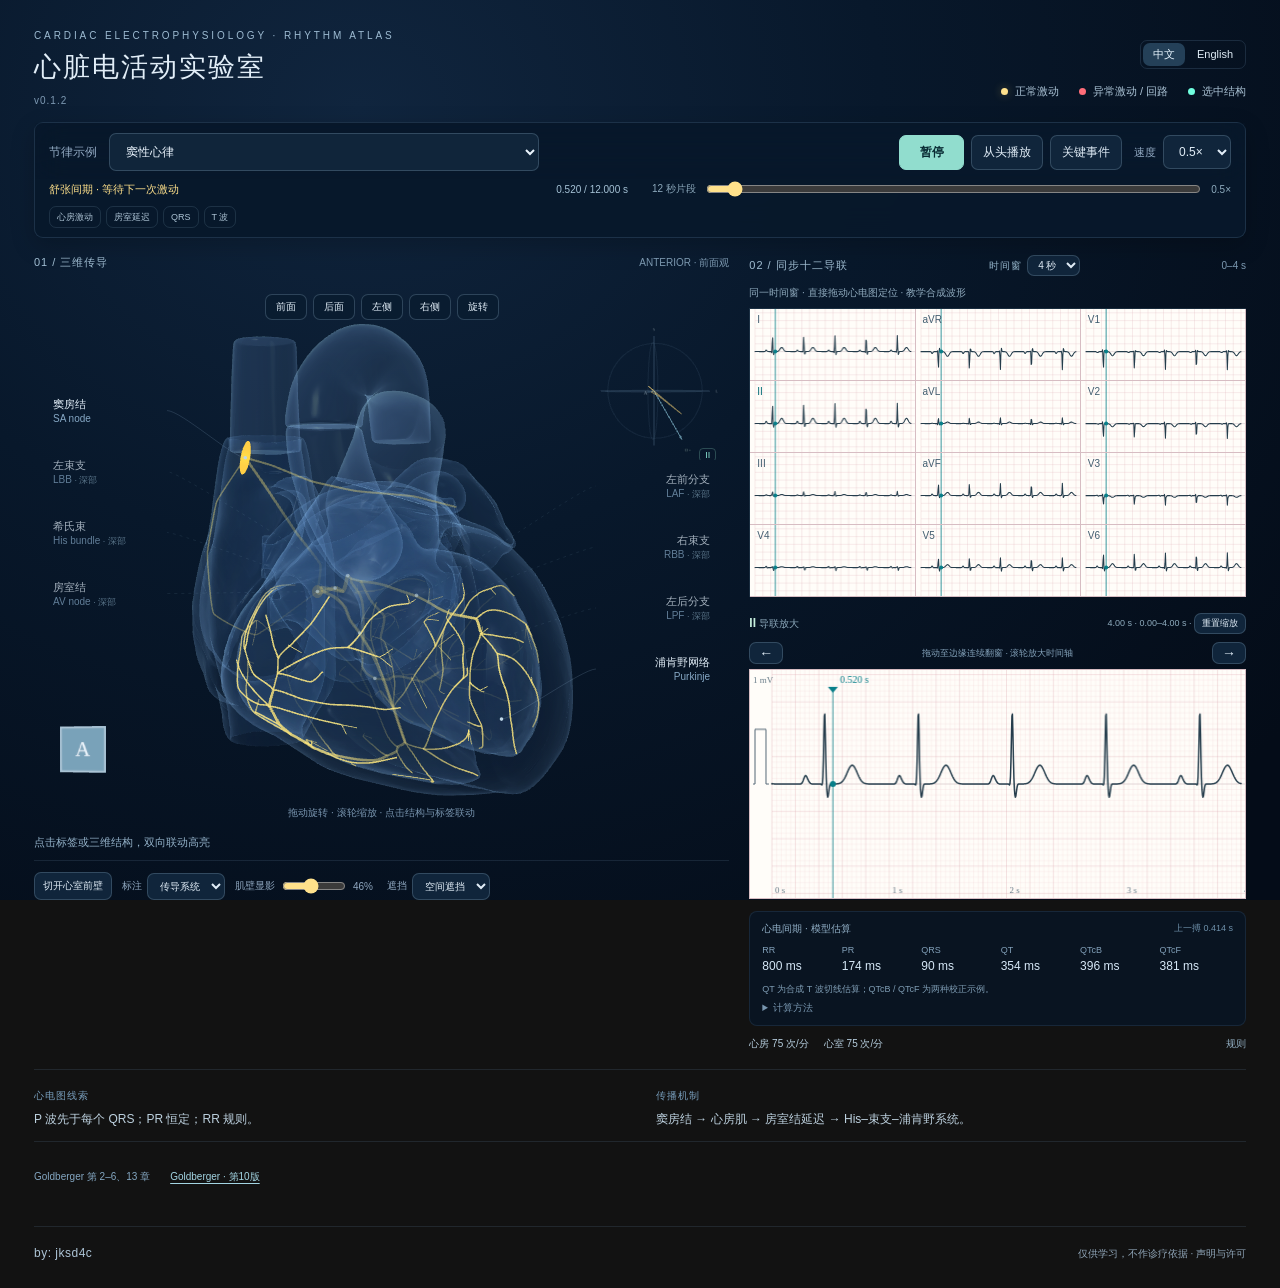
==== index.html @ d71da27b "Release v0.1.2 teaching beta under GPL-3.0-only" ====
<!doctype html>
<!--
SPDX-License-Identifier: GPL-3.0-only
Copyright (C) 2026 jksd4c
See LICENSE for copying conditions and warranty disclaimer.
-->

<html lang="zh-CN"><head><meta charset="utf-8"><meta name="referrer" content="no-referrer"><meta name="viewport" content="width=device-width, initial-scale=1"><title>心脏电活动实验室 · 0.1.2 内测版</title><style>/*
SPDX-License-Identifier: GPL-3.0-only
Copyright (C) 2026 jksd4c
See LICENSE for copying conditions and warranty disclaimer.
*/
:root{color-scheme:dark;--ink:#e1edf7;--muted:#94afc7;--line:#819fb52b;--gold:#ffe18b;--red:#ff6d79;--cyan:#70ffdf;--bg:#0b1b2c}*{box-sizing:border-box}body{margin:0;background:radial-gradient(ellipse at 30% 20%,#224365 0%,#102940 40%,#0a1b2c 85%);color:var(--ink);font-family:"Segoe UI","Microsoft YaHei",sans-serif}main{max-width:1600px;margin:auto;padding:30px 34px 22px}button,input,select{font:inherit}button,select{background:#19374f;color:var(--ink);border:1px solid #65839a66;border-radius:7px;padding:8px 11px;font-size:12px;cursor:pointer}select{max-width:100%}button:hover,select:hover{background:#294e68;border-color:#90b4c6}button:focus-visible,select:focus-visible,input:focus-visible,canvas:focus-visible{outline:2px solid var(--cyan);outline-offset:3px}button[aria-pressed=true]{border-color:#70d3c3;color:#b5ffe7;background:#1b4e55}button.primary{color:#092c34;background:#91ddce;border-color:#91ddce;font-weight:600;min-width:65px}input[type=range]{accent-color:var(--gold);cursor:pointer}button:disabled{opacity:.4;cursor:default}[hidden]{display:none!important}.heading{display:flex;justify-content:space-between;align-items:center;gap:24px}.eyebrow{font-size:10px;letter-spacing:2.9px;color:#9dbbd2}h1{font-weight:500;font-size:27px;letter-spacing:2px;margin:8px 0 5px}.subtitle{font-size:12px;margin:0;color:var(--muted)}.legend{display:flex;gap:20px;font-size:11px;color:#abc3d5}.dot{display:inline-block;width:7px;height:7px;margin-right:7px;border-radius:50%;background:currentColor}.gold{color:var(--gold);box-shadow:0 0 10px #ffd35d55}.red{color:var(--red)}.cyan{color:var(--cyan)}.purple{color:#bb8be3}.blue{color:#578bb8}.gray{color:#727b8b}.session-bar{display:flex;align-items:center;gap:25px;padding:20px 0 17px;border-bottom:1px solid var(--line);margin-top:10px}.rhythm-control{display:flex;align-items:center;gap:12px;font-size:12px;color:var(--muted)}#rhythm{min-width:260px;padding:10px 12px;color:#eaf4fd}.rate-control{display:flex;flex-direction:column;gap:7px;font-size:10px;color:var(--muted)}.rate-input{display:flex;align-items:center;gap:8px;white-space:nowrap}.rate-input input{width:110px;margin:0}.rate-input output{font-size:20px;font-variant-numeric:tabular-nums;color:var(--gold);min-width:31px}.rate-input small{font-size:10px}.play-controls{display:flex;align-items:center;gap:7px;margin-left:auto}.speed-control{font-size:11px;color:var(--muted);display:flex;align-items:center;gap:7px;margin-left:5px}.workspace-grid{display:grid;grid-template-columns:minmax(0,1.12fr) minmax(0,1fr);gap:30px;margin-top:17px}.pane-heading{display:flex;justify-content:space-between;align-items:center;font-size:11px;letter-spacing:1px;color:#a2bfd4}.pane-heading span:last-child{color:#7e9bb3;letter-spacing:0;font-size:10px}.heart-pane{min-width:0}.scene-wrap{position:relative;height:478px;min-height:420px;isolation:isolate;touch-action:none}.scene-wrap canvas{position:absolute;inset:0;display:block;width:100%;height:100%}.heart-webgl{cursor:grab}.overlay{pointer-events:none;z-index:2}.view-presets{position:absolute;top:16px;left:0;right:0;display:flex;justify-content:center;gap:6px;z-index:5}.view-presets button{font-size:10px;background:#153149a8;padding:5px 10px}.hint{position:absolute;bottom:6px;left:0;right:0;text-align:center;font-size:10px;color:#7394af;pointer-events:none;z-index:3}.loading{position:absolute;top:40%;left:0;right:0;text-align:center;font-size:13px;color:#cce3f2;z-index:10}.anatomy-labels{position:absolute;inset:0;overflow:hidden;z-index:4;pointer-events:none}.anatomy-label-slot{position:absolute;left:0;top:0;pointer-events:auto;transition:opacity .18s}.anatomy-label{display:block;width:100%;padding:5px 6px;min-height:41px;text-align:left;background:transparent;border:1px solid transparent;line-height:1.4}.anatomy-label-slot.right .anatomy-label{text-align:right}.label-name{display:block;font-size:11px;font-weight:500}.label-latin{display:block;font-size:10px;color:#86a8c5}.anatomy-label:hover,.anatomy-label-slot.hovered .anatomy-label{background:#2c50654d;border-color:#83d6c945}.anatomy-label-slot.selected .anatomy-label{background:#154d51da;color:#84ffe0;border-color:#65d9bb99}.anatomy-label-slot.selected .label-latin{color:#83d6c8}.anatomy-label-slot.muted{opacity:.7}.selection-strip{display:flex;align-items:center;gap:9px;min-height:35px;font-size:11px;line-height:1.6;color:#93b1c8;margin-top:0}.selection-strip>span{flex:1}.selection-strip button{padding:4px 7px;white-space:nowrap;font-size:10px}.selection-strip .has-selection{color:#b2ebdf}.view-controls{border-top:1px solid var(--line);padding-top:11px;display:flex;gap:10px;align-items:center;flex-wrap:wrap;font-size:10px}.view-controls label{display:flex;gap:5px;align-items:center;color:var(--muted)}.view-controls select,.view-controls button{font-size:10px;padding:6px 8px}.view-controls input{width:64px}.view-controls output{min-width:24px}.ecg-pane{min-width:0}.ecg-caption{color:#8faabd;font-size:10px;margin:10px 0 8px}.ecg-grid{display:grid;grid-template-columns:repeat(3,minmax(0,1fr));border-top:1px solid #4d6c8144;border-left:1px solid #4d6c8144}.ecg-cell{display:block;position:relative;padding:0;height:72px;border:0;border-right:1px solid #4d6c8144;border-bottom:1px solid #4d6c8144;background:#0c2034;border-radius:0;overflow:hidden}.ecg-cell:hover{background:#122c42}.ecg-cell[aria-pressed=true]{box-shadow:inset 0 0 0 1px #81cdb5;background:#102c3b}.ecg-cell span{position:absolute;left:7px;top:5px;color:#a9c4d8;font-size:10px;z-index:1}.ecg-cell[aria-pressed=true] span{color:#adffe4}.ecg-cell canvas{width:100%;height:100%;display:block}.strip-heading{display:flex;align-items:center;justify-content:space-between;margin:12px 0 5px;font-size:10px;color:#8daabc}.strip-heading strong{color:#c6efdd;font-size:12px}.strip-heading span:last-child{font-size:9px}.lead-strip{display:block;width:100%;height:156px;background:#0c2034;cursor:crosshair;border:1px solid #4d6c8155}.ecg-values{display:flex;gap:15px;font-size:11px;color:#b7cfdf;margin-top:10px;line-height:1.5;font-variant-numeric:tabular-nums}.ecg-values span:last-child{margin-left:auto;color:#90acbf;font-size:10px}.time-section{margin-top:18px;padding-top:15px;border-top:1px solid var(--line)}.phase-line{display:flex;align-items:center;justify-content:space-between;gap:12px}.phase-line>strong{color:var(--gold);font-size:13px;font-weight:500;min-width:245px}.sequence{display:flex;align-items:center;gap:8px;font-size:10px;color:#60849e}.sequence b{font-weight:500;color:#779bb8}.sequence b.active{color:var(--gold);text-shadow:0 0 14px #e3bb4d88}.time-readout{font-size:11px;color:#a5c2d6;font-variant-numeric:tabular-nums;white-space:nowrap}.timeline{height:3px;background:#4a698349;margin:12px 0 8px}.timeline>div{height:100%;width:0;background:linear-gradient(90deg,#d7b85c,#ffe18b)}.scrub-row{display:flex;align-items:center;gap:14px;font-size:10px;color:#8daabd}.scrub-row input{flex:1;min-width:40px}.scrub-row>span{white-space:nowrap}.event-markers{display:flex;gap:7px;flex-wrap:wrap;padding:9px 0 0}.event-markers button{font-size:10px;padding:3px 8px;background:transparent;border-color:#7595ae33;color:#adc4d5}.event-markers button.abnormal{color:#ff9ba1;border-color:#c66b7355}.teaching-note{display:grid;grid-template-columns:1fr 1fr;gap:32px;margin:18px 0 24px;padding:15px 0;border-top:1px solid var(--line);border-bottom:1px solid var(--line)}.note-label{font-size:10px;letter-spacing:1px;color:#789ebc}.teaching-note p{font-size:12px;color:#bdd1df;line-height:1.8;margin:6px 0 0}.teaching-note label{font-size:11px;margin-top:9px;display:flex;align-items:center;gap:10px}.detail-tabs{display:flex;gap:4px;border-bottom:1px solid var(--line);padding-bottom:0}.detail-tabs button{border:0;background:transparent;border-radius:0;color:#8eacc2;font-size:12px;padding:10px 18px;border-bottom:2px solid transparent;margin-bottom:-1px}.detail-tabs button[aria-expanded=true]{color:#b6f5e1;border-bottom-color:#7ed0bc}.detail-tabs button:hover{color:#e5f8f1}.vector-panel{display:grid;grid-template-columns:1fr 1fr;gap:12px 40px;padding-top:20px}.detail-title{font-size:13px;color:#c9deec;margin-bottom:7px}.vector-panel canvas{width:100%;height:270px;display:block}.micro-copy{font-size:10px;line-height:1.8;color:#8da9bc}.model-note{grid-column:1/-1;margin:8px 0 0;font-size:10px;line-height:1.8;color:#7896ac}.detail-toolbar{display:flex;align-items:center;justify-content:space-between;gap:18px;padding:19px 0 10px}.detail-toolbar>div:first-child{min-width:190px}.detail-toolbar #ventricular-settings,.detail-toolbar #pv-settings{display:flex;gap:10px;align-items:center;flex-wrap:wrap;justify-content:flex-end}.detail-toolbar label{display:flex;gap:7px;align-items:center;font-size:10px;color:#9cb7ca}.detail-toolbar select,.detail-toolbar button{font-size:11px}.detail-toolbar input{width:100px}.detail-toolbar output{min-width:49px;font-variant-numeric:tabular-nums}.local-grid{display:grid;grid-template-columns:1.5fr 1fr;gap:22px}.local-scene{position:relative;height:370px;touch-action:none;background:radial-gradient(ellipse at 50% 50%,#21446555,#0b213000);overflow:hidden}.local-scene canvas{position:absolute;inset:0;width:100%;height:100%;display:block;cursor:grab}.local-hint{position:absolute;left:0;right:0;bottom:5px;text-align:center;font-size:10px;color:#7d9cb1;pointer-events:none;z-index:2}.local-overlay{position:absolute;inset:0;pointer-events:none;z-index:2}.local-tag{position:absolute;font-size:10px;color:#bcdae9;background:#0f2b3cdc;padding:3px 6px;border-radius:4px;white-space:nowrap;transform:translate(-50%,-50%)}.local-legend{display:flex;gap:8px 13px;flex-wrap:wrap;font-size:10px;color:#9fb9ce;margin:9px 0 5px}.local-readout>canvas{height:170px;width:100%;display:block}.local-readout>strong{font-size:12px;font-weight:500;color:#e3d397}.local-readout>p{font-size:11px;line-height:1.9;color:#b2c9d9;margin:9px 0}.local-readout>p.micro-copy{font-size:10px;color:#819eb5}.reference-intro h2{font-size:16px;font-weight:500;margin:22px 0 8px}.reference-intro p,.reference-grid p,.reference-grid li{font-size:12px;line-height:1.9;color:#aac3d4}.table-scroll{overflow:auto}table{border-collapse:collapse;width:100%;font-size:11px;line-height:1.8}th,td{border-bottom:1px solid var(--line);padding:13px 14px;text-align:left;vertical-align:top}th{font-size:10px;color:#9bb9ce;font-weight:500}td{color:#bed3e2}a{color:#a3d5e3;text-underline-offset:3px}a:hover{color:#d5f8ff}td:first-child{width:30%}td:nth-child(2){width:28%}.scope-list{display:flex;flex-wrap:wrap;gap:8px;margin-top:18px}.scope-list button{font-size:10px}.reference-grid{display:grid;grid-template-columns:1fr 1fr;gap:30px;margin-top:15px}.reference-grid h3{font-size:13px;font-weight:500;color:#d1e1eb}.reference-grid ul{padding-left:18px}.reference-grid li{margin-bottom:8px}footer{display:flex;justify-content:space-between;gap:30px;font-size:10px;color:#708fa7;border-top:1px solid var(--line);margin-top:26px;padding-top:14px}footer details{max-width:750px}footer summary{cursor:pointer;text-align:right}footer p{line-height:1.8}
@media(min-width:1450px){.scene-wrap{height:493px}.ecg-cell{height:76px}}@media(max-width:1190px){main{padding:25px 22px}.session-bar{gap:18px;flex-wrap:wrap}.play-controls{margin-left:auto}.legend{gap:12px;font-size:10px}.workspace-grid{gap:20px;grid-template-columns:1.1fr 1fr}.scene-wrap{height:465px}.view-controls{gap:6px}.sequence{gap:4px;font-size:9px}.phase-line>strong{min-width:200px;font-size:12px}.detail-toolbar{align-items:flex-start}}@media(max-width:950px){.workspace-grid{grid-template-columns:1fr}.scene-wrap{height:520px}.ecg-cell{height:90px}.ecg-grid{grid-template-columns:repeat(3,minmax(0,1fr))}.ecg-pane{margin-top:5px}.heading{align-items:flex-start}.legend{flex-wrap:wrap;max-width:240px;gap:8px 12px}.session-bar{gap:15px 25px}.play-controls{margin-left:0}.sequence{display:none}.local-grid{grid-template-columns:1.25fr 1fr}.detail-toolbar{flex-direction:column;align-items:stretch}.detail-toolbar #ventricular-settings,.detail-toolbar #pv-settings{justify-content:flex-start}}@media(max-width:620px){main{padding:20px 13px}.heading{display:block}h1{font-size:23px}.eyebrow{font-size:9px;letter-spacing:2px}.legend{max-width:none;margin-top:14px}.session-bar{padding-top:10px;gap:15px}.rhythm-control{width:100%;justify-content:space-between}#rhythm{min-width:0;flex:1;max-width:290px}.rate-control{flex-direction:row;align-items:center;gap:12px}.rate-input input{width:135px}.play-controls{width:100%;flex-wrap:wrap}.speed-control{margin-left:auto}.scene-wrap{height:443px}.anatomy-label{padding:4px 2px}.label-name{font-size:10px}.label-latin{font-size:9px}.selection-strip{font-size:10px;flex-wrap:wrap}.selection-strip>span{flex-basis:75%}.view-controls{gap:9px}.ecg-cell{height:72px}.ecg-grid{grid-template-columns:repeat(2,minmax(0,1fr))}.teaching-note{grid-template-columns:1fr;gap:15px}.phase-line{align-items:flex-start}.phase-line>strong{min-width:0;font-size:11px}.time-readout{font-size:10px}.ecg-values{gap:9px;font-size:10px}.detail-tabs{overflow-x:auto}.detail-tabs button{padding:11px 12px;white-space:nowrap;font-size:11px}.vector-panel{grid-template-columns:1fr;gap:20px}.vector-panel canvas{height:250px}.local-grid{grid-template-columns:1fr;gap:8px}.local-scene{height:310px}.local-readout canvas{height:165px}.reference-grid{grid-template-columns:1fr;gap:8px}.table-scroll table{min-width:580px}.detail-toolbar input{width:105px}.strip-heading span:last-child{font-size:8px}footer{gap:14px}.ecg-pane .pane-heading{font-size:10px}}@media(prefers-reduced-motion:reduce){.anatomy-label-slot{transition:none}}

/* Local viewing refinements */
.session-bar{position:sticky;top:0;z-index:30;background:#112b42ed;backdrop-filter:blur(14px);padding-left:10px;padding-right:10px;margin-left:-10px;margin-right:-10px}
.local-readout>#local-ecg{height:92px;margin:8px 0 9px}.local-readout>#local-trace{height:165px}
#panel-tissue[data-local="pv"] .local-legend span:nth-child(n+3){display:none}
#panel-tissue[data-local="ventricle"] .local-scene{height:415px}
@media(max-width:620px){.session-bar{position:relative;top:auto}.local-scene,#panel-tissue[data-local="ventricle"] .local-scene{height:310px}}

/* Paper ECG, collapsible detail views, and depth cues. */
.ecg-cell,.ecg-cell:hover,.ecg-cell[aria-pressed=true],.lead-strip{background:#fffdf9;border-color:#d7bdc3}.ecg-cell span{color:#425d70}.ecg-cell[aria-pressed=true]{box-shadow:inset 0 0 0 1.5px #16858f}.ecg-cell[aria-pressed=true] span{color:#056d78}.ecg-cell canvas,.lead-strip{touch-action:none;cursor:ew-resize}.ecg-cell canvas.scrubbing,.lead-strip.scrubbing{cursor:grabbing}
.ecg-progress-row{display:flex;align-items:center;gap:10px;padding:10px 12px 8px;background:#fffdf9;color:#546e7c;font-size:10px;border:1px solid #d7bdc3;border-top:0}.ecg-progress-row input{flex:1;min-width:40px;accent-color:#197e88}.ecg-progress-row output{font-variant-numeric:tabular-nums;min-width:52px;text-align:right}
.detail-tabs #detail-close{margin-left:auto;color:#aac8d3}.detail-tabs button[aria-expanded=true]{color:#b6f5e1;border-bottom-color:#7ed0bc}.anatomy-label-slot.behind .label-latin::after{content:' · 深部';font-size:9px;color:#7897ac}.anatomy-label-slot.behind:not(.selected) .anatomy-label{opacity:.85}
#local-ecg{background:#fffdf9;border-radius:4px}.local-data-credit{font-size:10px;color:#88a8bd}.view-controls{min-height:37px}

.local-data-credit{padding:0 16px 12px;line-height:1.65}.local-data-credit a{color:#aacbd9}.local-tag.trigger-selected{border-color:#ff657b;color:#ffabb7;box-shadow:0 0 16px #ff476320}

/* Expanded clinical repertoire. */
.session-bar{flex-wrap:wrap;gap:14px 22px}.session-bar .rate-input input{width:88px}.window-control{font-size:10px;color:#95b6cb;display:flex;align-items:center;gap:5px}.window-control select{font-size:10px;padding:3px 6px}.scenario-evidence{font-size:10px;color:#8dacc1;display:flex;flex-wrap:wrap;gap:7px 18px;margin:-12px 0 16px;line-height:1.8}.scenario-evidence #model-context{flex-basis:100%;color:#91aaba}.catalog-tools{display:flex;align-items:center;gap:22px;margin:18px 0 10px;font-size:12px}.catalog-tools label{display:flex;align-items:center;gap:8px}.catalog-tools input{background:#10283d;color:#c6e1ee;border:1px solid #65839a66;border-radius:5px;padding:8px}.scope-list{max-height:340px;overflow:auto}.detail-tabs{flex-wrap:wrap}.circuit-panel{display:grid;grid-template-columns:1.5fr 1fr;gap:25px;padding:22px 0}.circuit-panel canvas{width:100%;height:310px}.circuit-notes p{font-size:12px;line-height:1.9;color:#bdd0df}.circuit-notes p.micro-copy{font-size:10px;color:#8ca9bc}#morphology-canvas{display:block;width:100%;height:620px;background:#fffdf9;border:1px solid #d7bdc3;border-radius:6px}#beat-metrics{font-size:11px;color:#aadbcf;font-variant-numeric:tabular-nums;line-height:1.8}.circuit-panel .detail-title{margin-bottom:12px}@media(max-width:800px){.circuit-panel{grid-template-columns:1fr}.circuit-panel canvas{height:300px}#morphology-canvas{height:680px}.catalog-tools{flex-wrap:wrap}} 

/* Compact, always available legal notice; full text opens only on request. */
#legal-credit{position:fixed;right:16px;bottom:10px;z-index:40;display:block;margin:0;padding:0;border:0;max-width:calc(100vw - 28px);color:#91a7ba;font-size:11px;line-height:1.5}
#legal-credit>details{max-width:none}
#legal-credit>details>summary{list-style:none;cursor:pointer;padding:4px 7px;border-radius:4px;background:rgba(10,28,44,.88);font-size:11px;font-weight:400;color:inherit;text-align:right}
#legal-credit>details>summary::-webkit-details-marker{display:none}
#legal-credit>details>summary:hover{color:#d0e2ef}
#legal-credit>details>summary:focus-visible{outline:2px solid #8ebbd6;outline-offset:3px}
#legal-credit .notice-body{position:absolute;right:0;bottom:33px;width:min(620px,calc(100vw - 28px));max-height:min(65vh,600px);overflow:auto;overscroll-behavior:contain;padding:18px 20px;background:#112b40;border:1px solid #345268;border-radius:10px;box-shadow:0 12px 40px #0006;color:#b9cfdf;font-size:12px;text-align:left;box-sizing:border-box}
#legal-credit .notice-body>p:first-child{margin-top:0}
#legal-credit .notice-body details{max-width:100%}
#legal-credit .notice-body summary{text-align:left;color:#cde2ef;font-size:12px}
#legal-credit .notice-body pre{white-space:pre-wrap;overflow-wrap:anywhere;font-size:11px;line-height:1.7}
@media(max-width:520px){#legal-credit{right:10px;bottom:6px}#legal-credit>details>summary{font-size:10px}#legal-credit .notice-body{padding:14px 16px}}
/*
SPDX-License-Identifier: GPL-3.0-only
Copyright (C) 2026 jksd4c
See LICENSE for copying conditions and warranty disclaimer.
*/
/* Darker workspace and compact transport. Anatomy materials are unchanged. */
:root{--bg:#050e1c;--line:#58718d38;--muted:#91a9c1}
body{background:radial-gradient(ellipse at 28% 12%,#10253e 0%,#08182b 40%,#040c18 90%);background-attachment:fixed}
main{max-width:1780px;padding-bottom:20px}.heading{margin-bottom:14px}.header-right{display:flex;align-items:flex-end;flex-direction:column;gap:15px}.version-badge{display:inline-block;font-size:10px;letter-spacing:1px;color:#7e9ab4;margin-top:4px}.language-switch{display:flex;gap:2px;padding:2px;border:1px solid #45617b55;border-radius:7px}.language-switch button{font-size:11px;padding:4px 10px;border:0;background:transparent}.language-switch button[aria-pressed=true]{background:#244058;color:#e8f5ff}.session-bar{background:#081a2cf2;border:1px solid #28435b66;border-radius:9px;padding:13px 16px;margin-left:0;margin-right:0;gap:18px}.rhythm-control{flex:1;min-width:0}#rhythm{max-width:430px;width:100%;background:#10253a}.play-controls{flex-shrink:0}button,select{background:#10253b}.view-presets button{background:#0a1c30dd}.workspace-grid{grid-template-columns:minmax(0,1.15fr) minmax(0,1fr);gap:24px}.heart-pane,.ecg-pane{min-width:0}.model-stage{display:grid;grid-template-columns:minmax(0,1fr) 185px;gap:12px;align-items:start;margin-top:8px}.scene-wrap{height:500px;min-height:420px}.model-help{position:static;display:block;margin:7px 0 4px;color:#7894ae;font-size:10px;line-height:1.6;text-align:center}.vector3d-card{margin-top:54px;border:1px solid #31506b77;background:#071526b0;border-radius:10px;padding:12px;min-width:0;overflow:hidden}.vector3d-heading{display:flex;gap:8px;align-items:center;justify-content:space-between;font-size:11px;color:#adcae1}.vector3d-heading strong{font-weight:500}.vector3d-heading>span{color:#8ae3d1;border:1px solid #54878077;padding:1px 7px;border-radius:4px}.vector3d-scene{height:183px;position:relative}.vector3d-scene canvas{width:100%;height:100%;display:block}.vector3d-legend{display:flex;justify-content:space-between;font-size:9px;color:#94afc4}.vector3d-legend .dot{width:5px;height:5px;margin-right:4px}#vector3d-value{font-size:11px;font-variant-numeric:tabular-nums;line-height:1.7;color:#b6d8e6;margin-top:8px}#vector3d-clue{font-size:10px;line-height:1.7;color:#93adc2;border-top:1px solid #35536b55;padding-top:9px;margin:7px 0}.vector3d-card>.micro-copy{font-size:9px;line-height:1.6;display:block;color:#6f8ca5}.orientation-cube{position:absolute;left:8px;bottom:6px;width:86px;height:86px;z-index:6;touch-action:none}.scene-wrap .orientation-cube canvas{position:static;width:86px;height:86px;cursor:pointer;outline-offset:-3px}.selection-strip{margin-top:3px}.scenario-evidence{position:static!important;clear:both;display:flex;flex-wrap:wrap;gap:9px 20px;padding:14px 0;line-height:1.8;max-width:100%;color:#84a7c2}.scenario-evidence #model-context{flex-basis:100%;font-size:11px}.teaching-note{border-bottom:1px solid var(--line);padding-bottom:10px}
.lead-strip{height:192px;touch-action:none}.strip-heading{align-items:center;min-height:28px}.strip-heading button{padding:3px 7px;font-size:9px}.strip-navigation{display:flex;align-items:center;justify-content:space-between;color:#82a0b8;font-size:9px;margin-bottom:5px;gap:8px}.strip-navigation button{padding:2px 9px;font-size:14px}.ecg-values{font-size:10px}.interval-panel{margin-top:12px;border:1px solid #2f4a635e;border-radius:8px;background:#071628b5;padding:10px 12px}.interval-heading{display:flex;justify-content:space-between;font-size:10px;gap:10px;color:#91afc6}.interval-heading span:last-child{font-size:9px;color:#6d8fa9}.interval-grid{display:grid;grid-template-columns:repeat(6,minmax(0,1fr));gap:10px;margin-top:9px}.interval-grid>div{display:flex;flex-direction:column;gap:4px;min-width:0}.interval-grid span{font-size:9px;color:#82a0b9}.interval-grid strong{font-weight:500;font-size:13px;color:#d6e8f7;white-space:nowrap;font-variant-numeric:tabular-nums}#interval-note{font-size:9px;color:#7f9db4;line-height:1.6;margin:9px 0 0}.metric-method{font-size:10px;color:#7896af;margin-top:5px}.metric-method summary{cursor:pointer}.metric-method p{line-height:1.8;margin:6px 0 0}.page-footer{display:flex;position:static;justify-content:space-between;align-items:center;gap:20px;margin-top:26px;padding:16px 0 4px;border-top:1px solid var(--line);font-size:11px;color:#6f8da6}.author-credit{font-size:12px;color:#adc4d6;letter-spacing:.5px}#legal-credit{position:relative;inset:auto;max-width:100%;font-size:10px;z-index:45}#legal-credit>details>summary{font-size:10px;background:transparent;padding:3px 0}#legal-credit .notice-body{bottom:32px;background:#091b2e}.reference-intro h2{font-size:17px}.reference-grid{display:none}
html[lang=en] h1{font-size:25px;letter-spacing:.3px}html[lang=en] .label-name{font-size:10px}html[lang=en] .label-latin{display:none}html[lang=en] .model-stage .anatomy-label{min-height:35px}html[lang=en] .view-controls{gap:8px}html[lang=en] .vector3d-card{font-size:10px}html[lang=en] .phase-line>strong{max-width:45%;min-width:0}html[lang=en] #rhythm{font-size:11px}
@media(max-width:1500px) and (min-width:951px){.model-stage{grid-template-columns:1fr}.scene-wrap{height:440px;min-height:420px}.vector3d-card{margin-top:0;display:grid;grid-template-columns:160px 1fr;grid-template-rows:auto auto auto;gap:4px 15px;padding:10px 14px}.vector3d-heading{grid-column:2;grid-row:1}.vector3d-scene{grid-column:1;grid-row:1/6;height:146px}.vector3d-legend{grid-column:2;justify-content:flex-start;gap:18px}#vector3d-value,#vector3d-clue{grid-column:2;margin:0}.vector3d-card>.micro-copy{grid-column:2}.lead-strip{height:230px}.interval-grid{gap:6px}.interval-grid strong{font-size:12px}}
@media(max-width:1100px){.session-bar{flex-wrap:wrap}.rhythm-control{min-width:280px}.play-controls{margin-left:0}main{padding:24px 20px}.header-right .legend{gap:11px;font-size:9px}.interval-grid strong{font-size:11px}}
@media(max-width:950px){.workspace-grid{grid-template-columns:1fr}.model-stage{grid-template-columns:minmax(0,1fr) 185px}.scene-wrap{height:480px}.ecg-pane{padding-top:16px;border-top:1px solid var(--line)}.header-right{gap:10px}.legend{flex-wrap:wrap;justify-content:flex-end}.heading{gap:12px}.eyebrow{font-size:8px;letter-spacing:1.8px}h1{font-size:23px}.lead-strip{height:210px}.phase-line{flex-wrap:wrap}.page-footer{gap:15px}}
@media(max-width:600px){main{padding:20px 12px}.heading{align-items:flex-start}h1,html[lang=en] h1{font-size:20px}.heading .legend{display:none}.session-bar{padding:12px;gap:12px;position:static}.rhythm-control{min-width:0;width:100%;flex-basis:100%;flex-direction:column;align-items:stretch;gap:7px}#rhythm{min-width:0;max-width:100%}.play-controls{flex-wrap:wrap;gap:6px;width:100%}.play-controls button{font-size:11px;padding:7px 9px}.speed-control{margin-left:auto}.model-stage{grid-template-columns:1fr}.scene-wrap{height:430px;min-height:400px}.vector3d-card{margin-top:0;display:grid;grid-template-columns:125px 1fr;gap:4px 10px;padding:10px}.vector3d-heading{grid-column:2}.vector3d-scene{grid-column:1;grid-row:1/6;height:145px}.vector3d-legend,#vector3d-value,#vector3d-clue,.vector3d-card>.micro-copy{grid-column:2}.vector3d-legend{font-size:8px;justify-content:flex-start;gap:13px}#vector3d-value,#vector3d-clue{margin:0}.vector3d-heading{font-size:10px}.orientation-cube,.scene-wrap .orientation-cube canvas{width:72px;height:72px}.interval-grid{gap:6px;grid-template-columns:repeat(3,1fr)}.interval-grid>div:nth-child(n+4){padding-top:6px;border-top:1px solid #2d455b66}.interval-grid strong{font-size:13px}.page-footer{align-items:flex-start;flex-wrap:wrap}.model-help{font-size:9px}.ecg-caption{font-size:9px}html[lang=en] .phase-line>strong{max-width:100%}.phase-line .sequence{font-size:8px}.model-stage .label-name{font-size:10px}.strip-navigation{font-size:8px}#strip-zoom-label{font-size:8px}.vector3d-card .micro-copy{font-size:8px}.view-controls{font-size:9px}.view-controls select,.view-controls button{font-size:9px}.scenario-evidence{font-size:10px}}

/* Compact corner instruments and a single persistent transport bar. */
html{scroll-padding-top:180px}
/* v0.1.2: references live in the compact footer notice. */
#reference-notice{margin:12px 0;border-top:1px solid var(--line);border-bottom:1px solid var(--line);padding:9px 0}
#panel-reference{padding-top:7px}
#panel-reference .catalog-tools{font-size:11px;gap:10px;flex-wrap:wrap}
#panel-reference .catalog-tools label{flex:1;min-width:0}
#panel-reference .catalog-tools input{min-width:0;width:100%;padding:6px 8px}
#panel-reference .scope-list{margin-top:9px;max-height:220px;gap:6px;overscroll-behavior:contain}
#panel-reference .scope-list button{font-size:10px;padding:6px 8px;text-align:left;line-height:1.5}
#panel-reference th,#panel-reference td{padding:9px 8px;font-size:10px}
.sticky-controls{position:sticky;top:0;z-index:50;background:#08182bf5;border:1px solid #35516b75;border-radius:9px;box-shadow:0 8px 25px #0003;backdrop-filter:blur(16px);margin-top:14px}
.sticky-controls .session-bar{position:static;border:0;border-radius:0;background:none;margin:0;padding:10px 14px 8px;gap:16px}
.sticky-controls .time-section{margin:0;padding:0 14px 9px;border:0;display:grid;grid-template-columns:minmax(280px,1fr) minmax(300px,1.35fr);gap:4px 24px}
.sticky-controls .phase-line{grid-column:1;grid-row:1;min-width:0;gap:8px}
.sticky-controls .phase-line>strong{min-width:0;max-width:none;flex:1;font-size:11px;white-space:nowrap;text-overflow:ellipsis;overflow:hidden}
.sticky-controls .time-readout{font-size:10px}
.sticky-controls .sequence,.sticky-controls .timeline{display:none}
.sticky-controls .scrub-row{grid-column:2;grid-row:1;gap:10px}
.sticky-controls .scrub-row input{margin:0;height:20px}
.sticky-controls .event-markers{grid-column:1/-1;padding:3px 0 0;gap:5px;flex-wrap:nowrap;overflow-x:auto;min-height:25px;scrollbar-width:thin}
.sticky-controls .event-markers button{white-space:nowrap;padding:2px 7px;font-size:9px}
.workspace-grid{grid-template-columns:minmax(0,1.4fr) minmax(0,1fr)}
.model-stage{display:block}
#scene-wrap{height:560px;min-height:460px}
.scene-wrap .vector3d-card{position:absolute;right:6px;top:44px;display:block;margin:0;padding:0;width:138px;height:138px;background:transparent;border:0;border-radius:0;z-index:7;overflow:hidden;pointer-events:none}
.scene-wrap .vector3d-heading{position:absolute;right:7px;bottom:0;display:block;font-size:9px;z-index:1}
.scene-wrap .vector3d-heading strong{display:none}
.scene-wrap .vector3d-heading>span{padding:1px 5px;background:#08182b99}
.scene-wrap .vector3d-scene{display:block;width:100%;height:100%}
.scene-wrap .vector3d-scene canvas{position:static;inset:auto;width:100%;height:100%}
.scene-wrap .vector3d-legend,.scene-wrap #vector3d-value,.scene-wrap #vector3d-clue,.scene-wrap .vector3d-card>.micro-copy{display:none}
@media(max-width:1500px) and (min-width:951px){#scene-wrap{height:520px}.workspace-grid{grid-template-columns:minmax(0,1.4fr) minmax(0,1fr);gap:20px}.sticky-controls .session-bar{flex-wrap:wrap}.sticky-controls .time-section{grid-template-columns:minmax(240px,1fr) minmax(260px,1fr)}}
@media(max-width:950px){.workspace-grid{grid-template-columns:1fr}#scene-wrap{height:530px}.sticky-controls .session-bar{gap:9px 12px}.sticky-controls .time-section{grid-template-columns:1fr;gap:3px}.sticky-controls .phase-line{grid-row:1}.sticky-controls .scrub-row{grid-column:1;grid-row:2}.sticky-controls .event-markers{grid-row:3}.sticky-controls .rhythm-control{min-width:180px}.sticky-controls #rhythm{padding:7px 9px}.sticky-controls .play-controls button{padding:6px 9px}.sticky-controls .phase-line>strong{max-width:none}}
@media(max-width:600px){html{scroll-padding-top:218px}.heading{display:flex}.header-right{padding-top:2px}.language-switch button{font-size:10px;padding:4px 6px}.sticky-controls{margin-top:12px;border-radius:6px}.sticky-controls .session-bar{padding:8px 9px 5px;gap:7px}.sticky-controls .rhythm-control{min-width:0;flex-direction:row;gap:6px;font-size:10px}.sticky-controls #rhythm{min-width:0;font-size:10px;padding:7px 5px;flex:1}.sticky-controls .play-controls{gap:5px}.sticky-controls .speed-control{font-size:9px;gap:4px}.sticky-controls #speed{padding:5px;font-size:10px}.sticky-controls .time-section{padding:0 9px 6px}.sticky-controls .phase-line>strong{font-size:9px}.sticky-controls .scrub-row{font-size:9px;gap:8px}.sticky-controls .event-markers{min-height:23px;padding-top:0}.sticky-controls .event-markers button{font-size:8px}.sticky-controls .rate-control{font-size:9px;gap:8px}.sticky-controls .rate-input output{font-size:14px}.sticky-controls .rate-input input{width:100px}.scene-wrap .vector3d-card{width:106px;height:106px;top:47px;right:2px}#scene-wrap{height:460px;min-height:430px}.view-presets{justify-content:flex-start;padding-left:5px;gap:4px}.view-presets button{padding:5px 8px}.pane-heading{font-size:10px}.interval-grid{gap:6px}.page-footer #legal-credit{margin-left:auto}}
</style></head>
<body><main id="heart-app" class="standalone-heart">
 <header class="heading"><div><div class="eyebrow">CARDIAC ELECTROPHYSIOLOGY · RHYTHM ATLAS</div><h1>心脏电活动实验室</h1><span class="version-badge">v0.1.2</span></div><div class="header-right"><div class="language-switch" role="group" aria-label="语言 / Language"><button id="lang-zh" data-language="zh" aria-pressed="true">中文</button><button id="lang-en" data-language="en" aria-pressed="false">English</button></div><div class="legend"><span><i class="dot gold"></i>正常激动</span><span><i class="dot red"></i>异常激动 / 回路</span><span><i class="dot cyan"></i>选中结构</span></div></div></header>
 <div class="sticky-controls"> <section class="session-bar" aria-label="节律和播放设置">
  <label class="rhythm-control">节律示例<select id="rhythm" aria-label="选择心律"></select></label>
  <label id="rhythm-rate-row" class="rate-control" hidden><span id="rhythm-rate-label">示例节律频率</span><span class="rate-input"><input id="rhythm-rate" type="range" min="120" max="240" value="180" step="1" aria-label="异常节律示例频率"><output id="rhythm-rate-value">180</output><small>次/分</small></span></label><div class="play-controls"><button id="play" class="primary" aria-pressed="true">暂停</button><button id="restart">从头播放</button><button id="focus-event" title="暂停在当前示例的关键事件">关键事件</button><label class="speed-control">速度<select id="speed"><option value="0.1">0.1×</option><option value="0.2">0.2×</option><option value="0.5" selected>0.5×</option><option value="1">1×</option></select></label></div>
 </section> <section class="time-section" aria-label="同步时间轴"><div class="phase-line"><strong id="phase-text">窦房结发放</strong><div id="sequence" class="sequence"><b data-stage="0">SAN</b><span>›</span><b data-stage="1">心房</b><span>›</span><b data-stage="2">AVN</b><span>›</span><b data-stage="3">His</b><span>›</span><b data-stage="4">LBB / RBB</b><span>›</span><b data-stage="5">Purkinje</b></div><span class="time-readout"><span id="time-label">0.000</span> / 12.000 s</span></div><div class="timeline"><div id="timeline-fill"></div></div><label class="scrub-row"><span>12 秒片段</span><input id="scrub" type="range" min="0" max="11999" step="1" value="0" aria-label="定位十二秒教学片段"><span id="speed-label">0.5×</span></label><div id="event-markers" class="event-markers" aria-label="片段中的心电事件"></div></section></div>
 <div class="workspace-grid">
  <section class="heart-pane" aria-label="三维心脏及传导系统"><div class="pane-heading"><span>01 / 三维传导</span><span id="view-title">前面观</span></div>
   <div class="model-stage"><div id="scene-wrap" class="scene-wrap"><div class="view-presets"><button data-view="front">前面</button><button data-view="back">后面</button><button data-view="left">左侧</button><button data-view="right">右侧</button><button id="auto" aria-pressed="false">旋转</button></div><div id="loading" class="loading">正在构建心脏与传导网络…</div><div id="orientation-cube" class="orientation-cube" aria-label="解剖方位立方体"></div><aside class="vector3d-card" aria-label="三维心电向量"><div class="vector3d-heading"><strong>三维心电向量</strong><span id="vector3d-lead">II</span></div><div id="vector3d-scene" class="vector3d-scene"></div><div class="vector3d-legend"><span><i class="dot gold"></i>净向量</span><span><i class="dot cyan"></i>导联投影</span></div><div id="vector3d-value"></div><p id="vector3d-clue"></p><span class="micro-copy">与主模型同向旋转 · 胸导联方向为近似示意</span></aside></div></div><div class="model-help">拖动旋转 · 滚轮缩放 · 点击结构与标签联动</div>
   <div class="selection-strip"><span id="structure-info" aria-live="polite">点击标签或结构，定位对应的传导组织。</span><button id="clear-selection" hidden>取消选中</button><button id="magnify-structure" hidden>局部查看</button></div>
   <div class="view-controls"><button id="cut" aria-pressed="false">切开心室前壁</button><label>标注<select id="label-mode"><option value="conduction">传导系统</option><option value="anatomy">解剖结构</option><option value="none">隐藏</option></select></label><label>肌壁显影<input id="opacity" type="range" min="4" max="100" value="46" aria-label="心肌显影强度"><output id="opacity-value">46%</output></label><label>遮挡<select id="depth-mode"><option value="spatial">空间遮挡</option><option value="xray">透视查看</option></select></label></div>
  </section>
  <section class="ecg-pane" aria-label="同步十二导联心电图"><div class="pane-heading"><span>02 / 同步十二导联</span><label class="window-control">时间窗 <select id="ecg-duration" aria-label="心电图显示时间窗"><option value="2000">2 秒</option><option value="4000" selected>4 秒</option><option value="6000">6 秒</option></select></label><span id="ecg-window">0–4 s</span></div><div class="ecg-caption">同一时间窗 · 直接拖动心电图定位 · 教学合成波形</div><div id="ecg-grid" class="ecg-grid"></div><div class="strip-heading"><span><strong id="selected-lead-label">II</strong> 导联放大</span><span><span id="strip-zoom-label">4.0 s</span> · <button id="strip-zoom-reset">重置缩放</button></span></div><div class="strip-navigation"><button id="ecg-prev" aria-label="上一心电图窗口">←</button><span>拖动至边缘连续翻窗 · 滚轮放大时间轴</span><button id="ecg-next" aria-label="下一心电图窗口">→</button></div><canvas id="lead-strip" class="lead-strip" aria-label="选中导联放大，拖动游标可定位时间" tabindex="0"></canvas><div class="interval-panel"><div class="interval-heading"><span>心电间期 · 模型估算</span><span id="interval-beat"></span></div><div class="interval-grid"><div><span>RR</span><strong id="metric-rr">—</strong></div><div><span>PR</span><strong id="metric-pr">—</strong></div><div><span>QRS</span><strong id="metric-qrs">—</strong></div><div><span>QT</span><strong id="metric-qt">—</strong></div><div><span>QTcB</span><strong id="metric-qtcB">—</strong></div><div><span>QTcF</span><strong id="metric-qtcF">—</strong></div></div><p id="interval-note"></p><details class="metric-method"><summary>计算方法</summary><p>PR、QRS 为事件模型时程；QT 采用合成 T 波下降支最大斜率切线的基线交点。QTcB = QT / √RR；QTcF = QT / ∛RR（RR 以秒计）。房颤、明显 RR 不齐、重叠波形或宽 QRS 时不显示常规 QTc。仅作教学估算。</p></details></div><div class="ecg-values"><span id="atrial-rate">心房 75</span><span id="ventricular-rate">心室 75 次/分</span><span id="rate-note">规则</span></div></section>
 </div>

 <section class="teaching-note"><div><span class="note-label">心电图线索</span><p id="rhythm-ecg"></p></div><div><span class="note-label">传播机制</span><p id="rhythm-mechanism"></p><label id="pvc-context-row" hidden>观察情境<select id="pvc-context"><option value="basic">普通室早</option><option value="ront">R-on-T</option><option value="ischemia">急性缺血 / 梗死相关</option><option value="scar">梗死后瘢痕</option></select></label><label id="block-level-row" hidden>阻滞位置示例<select id="block-level"><option value="av">结内</option><option value="his">His–浦肯野系统</option></select></label></div></section>
 <div class="scenario-evidence"><span id="scenario-chapter"></span><a id="scenario-source" target="_blank" rel="noopener noreferrer"></a></div><section class="detail-section" aria-label="局部放大"><div class="detail-tabs" role="group" aria-label="按需展开的观察窗口"><button id="tab-ventricle" hidden aria-expanded="false" aria-controls="panel-tissue" data-detail="ventricle">心室肌横截面</button><button id="tab-pv" hidden aria-expanded="false" aria-controls="panel-tissue" data-detail="pv">左房 · 肺静脉</button><button id="tab-circuit" hidden aria-expanded="false" aria-controls="panel-circuit" data-detail="circuit">回路与传导放大</button><button id="tab-morphology" hidden aria-expanded="false" aria-controls="panel-morphology" data-detail="morphology">单搏十二导联对照</button><button id="detail-close" hidden>收起窗口</button></div>
  <div id="panel-circuit" class="circuit-panel" role="region" aria-labelledby="tab-circuit" hidden><div><div class="detail-title" id="circuit-title">回路与传导</div><canvas id="circuit-canvas" aria-label="与心脏同步的传导回路示意"></canvas></div><div class="circuit-notes"><p id="circuit-copy"></p><p class="micro-copy">回路拓扑为教学示意，不按解剖比例；方向箭头表示传播顺序，红叉表示受阻。此处不模拟消融效果或药物反应。</p></div></div><div id="panel-morphology" role="region" aria-labelledby="tab-morphology" hidden><div class="detail-toolbar"><div><div class="detail-title">单搏形态 · 十二导联逐项对照</div><span class="micro-copy">以 QRS 起始对齐；蓝灰：基础窦搏，红：当前搏动。仅显示该搏 QRS–T 分量。</span></div><div id="beat-metrics"></div></div><canvas id="morphology-canvas" aria-label="当前搏动与正常窦搏十二导联形态对照"></canvas><p class="micro-copy">时程为模型设定，电轴与 R/S 根据合成分量计算；胸导联使用病型形态模板。移行、电轴及某一导联形态不能单独证明起源位置。</p></div>
  <div id="panel-tissue" role="region" aria-labelledby="tab-ventricle" hidden><div class="detail-toolbar"><div><div class="detail-title" id="local-title">心室壁局部 · 机制放大</div><span class="micro-copy" id="local-subtitle">教学重建的组织片段，非原始影像的显微切片。</span></div><div id="ventricular-settings"><label>组织状态<select id="substrate"><option value="normal">正常</option><option value="ischemia">急性缺血</option><option value="scar">梗死后瘢痕</option><option id="longqt-option" value="longqt" hidden>长 QT / EAD</option></select></label><button id="ront-demo">叠加 R-on-T 室早</button><label id="coupling-row">联律间期<input id="coupling" type="range" min="220" max="600" step="5" value="495" aria-label="室早联律间期"><output id="coupling-value">495 ms</output></label></div><div id="pv-settings" hidden><label>触发灶<select id="pv-focus"><option value="LSPV">左上肺静脉</option><option value="LIPV">左下肺静脉</option><option value="RSPV">右上肺静脉</option><option value="RIPV">右下肺静脉</option></select></label><button id="pv-demo">重播肺静脉触发</button></div></div><div id="atrium-credit" class="local-data-credit" hidden>解剖来源：<a href="https://dbarchive.biosciencedbc.jp/en/bodyparts3d/download.html" target="_blank" rel="noopener noreferrer">BodyParts3D 4.0</a> · 左房壁 FJ2438 与四组肺静脉原始网格，统一坐标；肺静脉显示细分保留源开口边界。© The Database Center for Life Science，CC BY 4.0。</div><div class="local-grid"><div id="local-scene" class="local-scene"><div class="local-hint">拖动旋转 · 滚轮缩放</div><div id="local-overlay" class="local-overlay"></div></div><div class="local-readout"><div class="local-legend"><span><i class="dot gold"></i>正常去极化</span><span><i class="dot red"></i>异常激动</span><span><i class="dot purple"></i>复极 / 未完全恢复</span><span><i class="dot blue"></i>已恢复</span><span><i class="dot gray"></i>不可兴奋瘢痕</span></div><canvas id="local-ecg" aria-label="局部同步心电图" hidden></canvas><canvas id="local-trace" aria-label="局部电活动及恢复时间示意"></canvas><strong id="local-phase">组织状态</strong><p id="local-explanation"></p><p class="micro-copy" id="local-limit"></p></div></div></div>
  
 </section>
 <footer class="page-footer"><span class="author-credit">by: jksd4c</span><div id="legal-credit"><details id="release-notice"><summary title="点击查看完整声明、资源来源和第三方许可">仅供学习，不作诊疗依据 · 声明与许可</summary><div class="notice-body">
<p>jksd4c · GPT-6 Astra 辅助制作 · 0.1.2 内测版 · 开源发布</p>
<details id="reference-notice"><summary id="reference-summary">教材与模型目录</summary><div id="panel-reference" role="region" aria-labelledby="reference-summary"><div class="table-scroll"><table><thead><tr><th>主参考</th><th>用来做什么</th><th>本轮范围</th></tr></thead><tbody><tr><td><a href="https://shop.elsevier.com/books/goldbergers-clinical-electrocardiography/goldberger/978-0-323-82475-0" target="_blank" rel="noopener noreferrer">Goldberger’s Clinical Electrocardiography，第 10 版</a></td><td>导联、波形、间期、心律识别</td><td>第 2–6 章：基础与导联；第 8 章：束支阻滞；13–16 章：窦性、房性、交界性与室性节律；17–18 章：房室阻滞及预激；21 章：心脏骤停节律。</td></tr><tr><td><a href="https://evolve.elsevier.com/cs/product/9780323757454?role=student" target="_blank" rel="noopener noreferrer">Zipes and Jalife’s Cardiac Electrophysiology: From Cell to Bedside，第 8 版</a></td><td>起搏与传播、复极 / 不应期、触发及折返的机制框架</td><td>细胞间传播、转子与心律失常、肺静脉与房颤、结构重构；局部视图采用简化的组织级示意。</td></tr></tbody></table></div><div class="catalog-tools"><strong id="catalog-count">75 个场景</strong><label>筛选目录 <input id="catalog-search" type="search" placeholder="如 LBBB、室早、AVRT" aria-label="筛选模型目录"></label></div><div id="scope-list" class="scope-list"></div></div></details>
<p><strong>教学用途</strong><br>本项目用交互式心脏模型帮助学习传导系统、心律失常与心电图。模型及信号经过教学简化，未经临床用途验证，不作为诊断、治疗或消融定位依据。</p>
<p><strong>解剖模型与修改</strong><br>解剖表面来自 BodyParts3D，经 OrganUI 整理；左房及肺静脉来自同一官方图谱。已进行网格量化、显示与局部视图调整，并叠加教学传导路径。BodyParts3D © The Database Center for Life Science，<a href="https://creativecommons.org/licenses/by/4.0/" target="_blank" rel="noopener noreferrer">CC BY 4.0</a>。</p>
<p><strong>信号与医学参考</strong><br>心电图由规则及模板合成，未使用真实患者心电记录。教材、指南和论文用于知识核对，书目及官方链接见“教材与模型目录”；不附其全文或原图。</p>
<p><strong>代码与制作工具</strong><br>Three.js r160 使用 MIT 许可；GPT-6 Astra 用于辅助开发。来源署名不代表相关作者、机构或 OpenAI 对本项目背书。感谢公开资源的作者与维护者。</p>
<p><strong>开源许可</strong><br>本项目原创代码采用 GPL-3.0-only，作者免费提供官方版本。第三方模型与运行库保留各自许可；教学用途说明不增加许可证以外的使用限制。</p>

<p><a href="https://github.com/jksd4c/cardiac-electrophysiology-lab" target="_blank" rel="noopener noreferrer">源码仓库</a> · <a href="https://github.com/jksd4c/cardiac-electrophysiology-lab/blob/v0.1.2/LICENSING.md" target="_blank" rel="noopener noreferrer">许可范围</a> · <a href="mailto:jksd4c@gmail.com">jksd4c@gmail.com</a></p>
<details id="project-license"><summary>原创代码 · GPL-3.0-only 完整许可</summary><p>Copyright (C) 2026 jksd4c. Original code: GPL-3.0-only. Third-party notices and licenses remain applicable.</p><pre translate="no">                    GNU GENERAL PUBLIC LICENSE
                       Version 3, 29 June 2007

 Copyright (C) 2007 Free Software Foundation, Inc. &lt;https://fsf.org/&gt;
 Everyone is permitted to copy and distribute verbatim copies
 of this license document, but changing it is not allowed.

                            Preamble

  The GNU General Public License is a free, copyleft license for
software and other kinds of works.

  The licenses for most software and other practical works are designed
to take away your freedom to share and change the works.  By contrast,
the GNU General Public License is intended to guarantee your freedom to
share and change all versions of a program--to make sure it remains free
software for all its users.  We, the Free Software Foundation, use the
GNU General Public License for most of our software; it applies also to
any other work released this way by its authors.  You can apply it to
your programs, too.

  When we speak of free software, we are referring to freedom, not
price.  Our General Public Licenses are designed to make sure that you
have the freedom to distribute copies of free software (and charge for
them if you wish), that you receive source code or can get it if you
want it, that you can change the software or use pieces of it in new
free programs, and that you know you can do these things.

  To protect your rights, we need to prevent others from denying you
these rights or asking you to surrender the rights.  Therefore, you have
certain responsibilities if you distribute copies of the software, or if
you modify it: responsibilities to respect the freedom of others.

  For example, if you distribute copies of such a program, whether
gratis or for a fee, you must pass on to the recipients the same
freedoms that you received.  You must make sure that they, too, receive
or can get the source code.  And you must show them these terms so they
know their rights.

  Developers that use the GNU GPL protect your rights with two steps:
(1) assert copyright on the software, and (2) offer you this License
giving you legal permission to copy, distribute and/or modify it.

  For the developers&#x27; and authors&#x27; protection, the GPL clearly explains
that there is no warranty for this free software.  For both users&#x27; and
authors&#x27; sake, the GPL requires that modified versions be marked as
changed, so that their problems will not be attributed erroneously to
authors of previous versions.

  Some devices are designed to deny users access to install or run
modified versions of the software inside them, although the manufacturer
can do so.  This is fundamentally incompatible with the aim of
protecting users&#x27; freedom to change the software.  The systematic
pattern of such abuse occurs in the area of products for individuals to
use, which is precisely where it is most unacceptable.  Therefore, we
have designed this version of the GPL to prohibit the practice for those
products.  If such problems arise substantially in other domains, we
stand ready to extend this provision to those domains in future versions
of the GPL, as needed to protect the freedom of users.

  Finally, every program is threatened constantly by software patents.
States should not allow patents to restrict development and use of
software on general-purpose computers, but in those that do, we wish to
avoid the special danger that patents applied to a free program could
make it effectively proprietary.  To prevent this, the GPL assures that
patents cannot be used to render the program non-free.

  The precise terms and conditions for copying, distribution and
modification follow.

                       TERMS AND CONDITIONS

  0. Definitions.

  &quot;This License&quot; refers to version 3 of the GNU General Public License.

  &quot;Copyright&quot; also means copyright-like laws that apply to other kinds of
works, such as semiconductor masks.

  &quot;The Program&quot; refers to any copyrightable work licensed under this
License.  Each licensee is addressed as &quot;you&quot;.  &quot;Licensees&quot; and
&quot;recipients&quot; may be individuals or organizations.

  To &quot;modify&quot; a work means to copy from or adapt all or part of the work
in a fashion requiring copyright permission, other than the making of an
exact copy.  The resulting work is called a &quot;modified version&quot; of the
earlier work or a work &quot;based on&quot; the earlier work.

  A &quot;covered work&quot; means either the unmodified Program or a work based
on the Program.

  To &quot;propagate&quot; a work means to do anything with it that, without
permission, would make you directly or secondarily liable for
infringement under applicable copyright law, except executing it on a
computer or modifying a private copy.  Propagation includes copying,
distribution (with or without modification), making available to the
public, and in some countries other activities as well.

  To &quot;convey&quot; a work means any kind of propagation that enables other
parties to make or receive copies.  Mere interaction with a user through
a computer network, with no transfer of a copy, is not conveying.

  An interactive user interface displays &quot;Appropriate Legal Notices&quot;
to the extent that it includes a convenient and prominently visible
feature that (1) displays an appropriate copyright notice, and (2)
tells the user that there is no warranty for the work (except to the
extent that warranties are provided), that licensees may convey the
work under this License, and how to view a copy of this License.  If
the interface presents a list of user commands or options, such as a
menu, a prominent item in the list meets this criterion.

  1. Source Code.

  The &quot;source code&quot; for a work means the preferred form of the work
for making modifications to it.  &quot;Object code&quot; means any non-source
form of a work.

  A &quot;Standard Interface&quot; means an interface that either is an official
standard defined by a recognized standards body, or, in the case of
interfaces specified for a particular programming language, one that
is widely used among developers working in that language.

  The &quot;System Libraries&quot; of an executable work include anything, other
than the work as a whole, that (a) is included in the normal form of
packaging a Major Component, but which is not part of that Major
Component, and (b) serves only to enable use of the work with that
Major Component, or to implement a Standard Interface for which an
implementation is available to the public in source code form.  A
&quot;Major Component&quot;, in this context, means a major essential component
(kernel, window system, and so on) of the specific operating system
(if any) on which the executable work runs, or a compiler used to
produce the work, or an object code interpreter used to run it.

  The &quot;Corresponding Source&quot; for a work in object code form means all
the source code needed to generate, install, and (for an executable
work) run the object code and to modify the work, including scripts to
control those activities.  However, it does not include the work&#x27;s
System Libraries, or general-purpose tools or generally available free
programs which are used unmodified in performing those activities but
which are not part of the work.  For example, Corresponding Source
includes interface definition files associated with source files for
the work, and the source code for shared libraries and dynamically
linked subprograms that the work is specifically designed to require,
such as by intimate data communication or control flow between those
subprograms and other parts of the work.

  The Corresponding Source need not include anything that users
can regenerate automatically from other parts of the Corresponding
Source.

  The Corresponding Source for a work in source code form is that
same work.

  2. Basic Permissions.

  All rights granted under this License are granted for the term of
copyright on the Program, and are irrevocable provided the stated
conditions are met.  This License explicitly affirms your unlimited
permission to run the unmodified Program.  The output from running a
covered work is covered by this License only if the output, given its
content, constitutes a covered work.  This License acknowledges your
rights of fair use or other equivalent, as provided by copyright law.

  You may make, run and propagate covered works that you do not
convey, without conditions so long as your license otherwise remains
in force.  You may convey covered works to others for the sole purpose
of having them make modifications exclusively for you, or provide you
with facilities for running those works, provided that you comply with
the terms of this License in conveying all material for which you do
not control copyright.  Those thus making or running the covered works
for you must do so exclusively on your behalf, under your direction
and control, on terms that prohibit them from making any copies of
your copyrighted material outside their relationship with you.

  Conveying under any other circumstances is permitted solely under
the conditions stated below.  Sublicensing is not allowed; section 10
makes it unnecessary.

  3. Protecting Users&#x27; Legal Rights From Anti-Circumvention Law.

  No covered work shall be deemed part of an effective technological
measure under any applicable law fulfilling obligations under article
11 of the WIPO copyright treaty adopted on 20 December 1996, or
similar laws prohibiting or restricting circumvention of such
measures.

  When you convey a covered work, you waive any legal power to forbid
circumvention of technological measures to the extent such circumvention
is effected by exercising rights under this License with respect to
the covered work, and you disclaim any intention to limit operation or
modification of the work as a means of enforcing, against the work&#x27;s
users, your or third parties&#x27; legal rights to forbid circumvention of
technological measures.

  4. Conveying Verbatim Copies.

  You may convey verbatim copies of the Program&#x27;s source code as you
receive it, in any medium, provided that you conspicuously and
appropriately publish on each copy an appropriate copyright notice;
keep intact all notices stating that this License and any
non-permissive terms added in accord with section 7 apply to the code;
keep intact all notices of the absence of any warranty; and give all
recipients a copy of this License along with the Program.

  You may charge any price or no price for each copy that you convey,
and you may offer support or warranty protection for a fee.

  5. Conveying Modified Source Versions.

  You may convey a work based on the Program, or the modifications to
produce it from the Program, in the form of source code under the
terms of section 4, provided that you also meet all of these conditions:

    a) The work must carry prominent notices stating that you modified
    it, and giving a relevant date.

    b) The work must carry prominent notices stating that it is
    released under this License and any conditions added under section
    7.  This requirement modifies the requirement in section 4 to
    &quot;keep intact all notices&quot;.

    c) You must license the entire work, as a whole, under this
    License to anyone who comes into possession of a copy.  This
    License will therefore apply, along with any applicable section 7
    additional terms, to the whole of the work, and all its parts,
    regardless of how they are packaged.  This License gives no
    permission to license the work in any other way, but it does not
    invalidate such permission if you have separately received it.

    d) If the work has interactive user interfaces, each must display
    Appropriate Legal Notices; however, if the Program has interactive
    interfaces that do not display Appropriate Legal Notices, your
    work need not make them do so.

  A compilation of a covered work with other separate and independent
works, which are not by their nature extensions of the covered work,
and which are not combined with it such as to form a larger program,
in or on a volume of a storage or distribution medium, is called an
&quot;aggregate&quot; if the compilation and its resulting copyright are not
used to limit the access or legal rights of the compilation&#x27;s users
beyond what the individual works permit.  Inclusion of a covered work
in an aggregate does not cause this License to apply to the other
parts of the aggregate.

  6. Conveying Non-Source Forms.

  You may convey a covered work in object code form under the terms
of sections 4 and 5, provided that you also convey the
machine-readable Corresponding Source under the terms of this License,
in one of these ways:

    a) Convey the object code in, or embodied in, a physical product
    (including a physical distribution medium), accompanied by the
    Corresponding Source fixed on a durable physical medium
    customarily used for software interchange.

    b) Convey the object code in, or embodied in, a physical product
    (including a physical distribution medium), accompanied by a
    written offer, valid for at least three years and valid for as
    long as you offer spare parts or customer support for that product
    model, to give anyone who possesses the object code either (1) a
    copy of the Corresponding Source for all the software in the
    product that is covered by this License, on a durable physical
    medium customarily used for software interchange, for a price no
    more than your reasonable cost of physically performing this
    conveying of source, or (2) access to copy the
    Corresponding Source from a network server at no charge.

    c) Convey individual copies of the object code with a copy of the
    written offer to provide the Corresponding Source.  This
    alternative is allowed only occasionally and noncommercially, and
    only if you received the object code with such an offer, in accord
    with subsection 6b.

    d) Convey the object code by offering access from a designated
    place (gratis or for a charge), and offer equivalent access to the
    Corresponding Source in the same way through the same place at no
    further charge.  You need not require recipients to copy the
    Corresponding Source along with the object code.  If the place to
    copy the object code is a network server, the Corresponding Source
    may be on a different server (operated by you or a third party)
    that supports equivalent copying facilities, provided you maintain
    clear directions next to the object code saying where to find the
    Corresponding Source.  Regardless of what server hosts the
    Corresponding Source, you remain obligated to ensure that it is
    available for as long as needed to satisfy these requirements.

    e) Convey the object code using peer-to-peer transmission, provided
    you inform other peers where the object code and Corresponding
    Source of the work are being offered to the general public at no
    charge under subsection 6d.

  A separable portion of the object code, whose source code is excluded
from the Corresponding Source as a System Library, need not be
included in conveying the object code work.

  A &quot;User Product&quot; is either (1) a &quot;consumer product&quot;, which means any
tangible personal property which is normally used for personal, family,
or household purposes, or (2) anything designed or sold for incorporation
into a dwelling.  In determining whether a product is a consumer product,
doubtful cases shall be resolved in favor of coverage.  For a particular
product received by a particular user, &quot;normally used&quot; refers to a
typical or common use of that class of product, regardless of the status
of the particular user or of the way in which the particular user
actually uses, or expects or is expected to use, the product.  A product
is a consumer product regardless of whether the product has substantial
commercial, industrial or non-consumer uses, unless such uses represent
the only significant mode of use of the product.

  &quot;Installation Information&quot; for a User Product means any methods,
procedures, authorization keys, or other information required to install
and execute modified versions of a covered work in that User Product from
a modified version of its Corresponding Source.  The information must
suffice to ensure that the continued functioning of the modified object
code is in no case prevented or interfered with solely because
modification has been made.

  If you convey an object code work under this section in, or with, or
specifically for use in, a User Product, and the conveying occurs as
part of a transaction in which the right of possession and use of the
User Product is transferred to the recipient in perpetuity or for a
fixed term (regardless of how the transaction is characterized), the
Corresponding Source conveyed under this section must be accompanied
by the Installation Information.  But this requirement does not apply
if neither you nor any third party retains the ability to install
modified object code on the User Product (for example, the work has
been installed in ROM).

  The requirement to provide Installation Information does not include a
requirement to continue to provide support service, warranty, or updates
for a work that has been modified or installed by the recipient, or for
the User Product in which it has been modified or installed.  Access to a
network may be denied when the modification itself materially and
adversely affects the operation of the network or violates the rules and
protocols for communication across the network.

  Corresponding Source conveyed, and Installation Information provided,
in accord with this section must be in a format that is publicly
documented (and with an implementation available to the public in
source code form), and must require no special password or key for
unpacking, reading or copying.

  7. Additional Terms.

  &quot;Additional permissions&quot; are terms that supplement the terms of this
License by making exceptions from one or more of its conditions.
Additional permissions that are applicable to the entire Program shall
be treated as though they were included in this License, to the extent
that they are valid under applicable law.  If additional permissions
apply only to part of the Program, that part may be used separately
under those permissions, but the entire Program remains governed by
this License without regard to the additional permissions.

  When you convey a copy of a covered work, you may at your option
remove any additional permissions from that copy, or from any part of
it.  (Additional permissions may be written to require their own
removal in certain cases when you modify the work.)  You may place
additional permissions on material, added by you to a covered work,
for which you have or can give appropriate copyright permission.

  Notwithstanding any other provision of this License, for material you
add to a covered work, you may (if authorized by the copyright holders of
that material) supplement the terms of this License with terms:

    a) Disclaiming warranty or limiting liability differently from the
    terms of sections 15 and 16 of this License; or

    b) Requiring preservation of specified reasonable legal notices or
    author attributions in that material or in the Appropriate Legal
    Notices displayed by works containing it; or

    c) Prohibiting misrepresentation of the origin of that material, or
    requiring that modified versions of such material be marked in
    reasonable ways as different from the original version; or

    d) Limiting the use for publicity purposes of names of licensors or
    authors of the material; or

    e) Declining to grant rights under trademark law for use of some
    trade names, trademarks, or service marks; or

    f) Requiring indemnification of licensors and authors of that
    material by anyone who conveys the material (or modified versions of
    it) with contractual assumptions of liability to the recipient, for
    any liability that these contractual assumptions directly impose on
    those licensors and authors.

  All other non-permissive additional terms are considered &quot;further
restrictions&quot; within the meaning of section 10.  If the Program as you
received it, or any part of it, contains a notice stating that it is
governed by this License along with a term that is a further
restriction, you may remove that term.  If a license document contains
a further restriction but permits relicensing or conveying under this
License, you may add to a covered work material governed by the terms
of that license document, provided that the further restriction does
not survive such relicensing or conveying.

  If you add terms to a covered work in accord with this section, you
must place, in the relevant source files, a statement of the
additional terms that apply to those files, or a notice indicating
where to find the applicable terms.

  Additional terms, permissive or non-permissive, may be stated in the
form of a separately written license, or stated as exceptions;
the above requirements apply either way.

  8. Termination.

  You may not propagate or modify a covered work except as expressly
provided under this License.  Any attempt otherwise to propagate or
modify it is void, and will automatically terminate your rights under
this License (including any patent licenses granted under the third
paragraph of section 11).

  However, if you cease all violation of this License, then your
license from a particular copyright holder is reinstated (a)
provisionally, unless and until the copyright holder explicitly and
finally terminates your license, and (b) permanently, if the copyright
holder fails to notify you of the violation by some reasonable means
prior to 60 days after the cessation.

  Moreover, your license from a particular copyright holder is
reinstated permanently if the copyright holder notifies you of the
violation by some reasonable means, this is the first time you have
received notice of violation of this License (for any work) from that
copyright holder, and you cure the violation prior to 30 days after
your receipt of the notice.

  Termination of your rights under this section does not terminate the
licenses of parties who have received copies or rights from you under
this License.  If your rights have been terminated and not permanently
reinstated, you do not qualify to receive new licenses for the same
material under section 10.

  9. Acceptance Not Required for Having Copies.

  You are not required to accept this License in order to receive or
run a copy of the Program.  Ancillary propagation of a covered work
occurring solely as a consequence of using peer-to-peer transmission
to receive a copy likewise does not require acceptance.  However,
nothing other than this License grants you permission to propagate or
modify any covered work.  These actions infringe copyright if you do
not accept this License.  Therefore, by modifying or propagating a
covered work, you indicate your acceptance of this License to do so.

  10. Automatic Licensing of Downstream Recipients.

  Each time you convey a covered work, the recipient automatically
receives a license from the original licensors, to run, modify and
propagate that work, subject to this License.  You are not responsible
for enforcing compliance by third parties with this License.

  An &quot;entity transaction&quot; is a transaction transferring control of an
organization, or substantially all assets of one, or subdividing an
organization, or merging organizations.  If propagation of a covered
work results from an entity transaction, each party to that
transaction who receives a copy of the work also receives whatever
licenses to the work the party&#x27;s predecessor in interest had or could
give under the previous paragraph, plus a right to possession of the
Corresponding Source of the work from the predecessor in interest, if
the predecessor has it or can get it with reasonable efforts.

  You may not impose any further restrictions on the exercise of the
rights granted or affirmed under this License.  For example, you may
not impose a license fee, royalty, or other charge for exercise of
rights granted under this License, and you may not initiate litigation
(including a cross-claim or counterclaim in a lawsuit) alleging that
any patent claim is infringed by making, using, selling, offering for
sale, or importing the Program or any portion of it.

  11. Patents.

  A &quot;contributor&quot; is a copyright holder who authorizes use under this
License of the Program or a work on which the Program is based.  The
work thus licensed is called the contributor&#x27;s &quot;contributor version&quot;.

  A contributor&#x27;s &quot;essential patent claims&quot; are all patent claims
owned or controlled by the contributor, whether already acquired or
hereafter acquired, that would be infringed by some manner, permitted
by this License, of making, using, or selling its contributor version,
but do not include claims that would be infringed only as a
consequence of further modification of the contributor version.  For
purposes of this definition, &quot;control&quot; includes the right to grant
patent sublicenses in a manner consistent with the requirements of
this License.

  Each contributor grants you a non-exclusive, worldwide, royalty-free
patent license under the contributor&#x27;s essential patent claims, to
make, use, sell, offer for sale, import and otherwise run, modify and
propagate the contents of its contributor version.

  In the following three paragraphs, a &quot;patent license&quot; is any express
agreement or commitment, however denominated, not to enforce a patent
(such as an express permission to practice a patent or covenant not to
sue for patent infringement).  To &quot;grant&quot; such a patent license to a
party means to make such an agreement or commitment not to enforce a
patent against the party.

  If you convey a covered work, knowingly relying on a patent license,
and the Corresponding Source of the work is not available for anyone
to copy, free of charge and under the terms of this License, through a
publicly available network server or other readily accessible means,
then you must either (1) cause the Corresponding Source to be so
available, or (2) arrange to deprive yourself of the benefit of the
patent license for this particular work, or (3) arrange, in a manner
consistent with the requirements of this License, to extend the patent
license to downstream recipients.  &quot;Knowingly relying&quot; means you have
actual knowledge that, but for the patent license, your conveying the
covered work in a country, or your recipient&#x27;s use of the covered work
in a country, would infringe one or more identifiable patents in that
country that you have reason to believe are valid.

  If, pursuant to or in connection with a single transaction or
arrangement, you convey, or propagate by procuring conveyance of, a
covered work, and grant a patent license to some of the parties
receiving the covered work authorizing them to use, propagate, modify
or convey a specific copy of the covered work, then the patent license
you grant is automatically extended to all recipients of the covered
work and works based on it.

  A patent license is &quot;discriminatory&quot; if it does not include within
the scope of its coverage, prohibits the exercise of, or is
conditioned on the non-exercise of one or more of the rights that are
specifically granted under this License.  You may not convey a covered
work if you are a party to an arrangement with a third party that is
in the business of distributing software, under which you make payment
to the third party based on the extent of your activity of conveying
the work, and under which the third party grants, to any of the
parties who would receive the covered work from you, a discriminatory
patent license (a) in connection with copies of the covered work
conveyed by you (or copies made from those copies), or (b) primarily
for and in connection with specific products or compilations that
contain the covered work, unless you entered into that arrangement,
or that patent license was granted, prior to 28 March 2007.

  Nothing in this License shall be construed as excluding or limiting
any implied license or other defenses to infringement that may
otherwise be available to you under applicable patent law.

  12. No Surrender of Others&#x27; Freedom.

  If conditions are imposed on you (whether by court order, agreement or
otherwise) that contradict the conditions of this License, they do not
excuse you from the conditions of this License.  If you cannot convey a
covered work so as to satisfy simultaneously your obligations under this
License and any other pertinent obligations, then as a consequence you may
not convey it at all.  For example, if you agree to terms that obligate you
to collect a royalty for further conveying from those to whom you convey
the Program, the only way you could satisfy both those terms and this
License would be to refrain entirely from conveying the Program.

  13. Use with the GNU Affero General Public License.

  Notwithstanding any other provision of this License, you have
permission to link or combine any covered work with a work licensed
under version 3 of the GNU Affero General Public License into a single
combined work, and to convey the resulting work.  The terms of this
License will continue to apply to the part which is the covered work,
but the special requirements of the GNU Affero General Public License,
section 13, concerning interaction through a network will apply to the
combination as such.

  14. Revised Versions of this License.

  The Free Software Foundation may publish revised and/or new versions of
the GNU General Public License from time to time.  Such new versions will
be similar in spirit to the present version, but may differ in detail to
address new problems or concerns.

  Each version is given a distinguishing version number.  If the
Program specifies that a certain numbered version of the GNU General
Public License &quot;or any later version&quot; applies to it, you have the
option of following the terms and conditions either of that numbered
version or of any later version published by the Free Software
Foundation.  If the Program does not specify a version number of the
GNU General Public License, you may choose any version ever published
by the Free Software Foundation.

  If the Program specifies that a proxy can decide which future
versions of the GNU General Public License can be used, that proxy&#x27;s
public statement of acceptance of a version permanently authorizes you
to choose that version for the Program.

  Later license versions may give you additional or different
permissions.  However, no additional obligations are imposed on any
author or copyright holder as a result of your choosing to follow a
later version.

  15. Disclaimer of Warranty.

  THERE IS NO WARRANTY FOR THE PROGRAM, TO THE EXTENT PERMITTED BY
APPLICABLE LAW.  EXCEPT WHEN OTHERWISE STATED IN WRITING THE COPYRIGHT
HOLDERS AND/OR OTHER PARTIES PROVIDE THE PROGRAM &quot;AS IS&quot; WITHOUT WARRANTY
OF ANY KIND, EITHER EXPRESSED OR IMPLIED, INCLUDING, BUT NOT LIMITED TO,
THE IMPLIED WARRANTIES OF MERCHANTABILITY AND FITNESS FOR A PARTICULAR
PURPOSE.  THE ENTIRE RISK AS TO THE QUALITY AND PERFORMANCE OF THE PROGRAM
IS WITH YOU.  SHOULD THE PROGRAM PROVE DEFECTIVE, YOU ASSUME THE COST OF
ALL NECESSARY SERVICING, REPAIR OR CORRECTION.

  16. Limitation of Liability.

  IN NO EVENT UNLESS REQUIRED BY APPLICABLE LAW OR AGREED TO IN WRITING
WILL ANY COPYRIGHT HOLDER, OR ANY OTHER PARTY WHO MODIFIES AND/OR CONVEYS
THE PROGRAM AS PERMITTED ABOVE, BE LIABLE TO YOU FOR DAMAGES, INCLUDING ANY
GENERAL, SPECIAL, INCIDENTAL OR CONSEQUENTIAL DAMAGES ARISING OUT OF THE
USE OR INABILITY TO USE THE PROGRAM (INCLUDING BUT NOT LIMITED TO LOSS OF
DATA OR DATA BEING RENDERED INACCURATE OR LOSSES SUSTAINED BY YOU OR THIRD
PARTIES OR A FAILURE OF THE PROGRAM TO OPERATE WITH ANY OTHER PROGRAMS),
EVEN IF SUCH HOLDER OR OTHER PARTY HAS BEEN ADVISED OF THE POSSIBILITY OF
SUCH DAMAGES.

  17. Interpretation of Sections 15 and 16.

  If the disclaimer of warranty and limitation of liability provided
above cannot be given local legal effect according to their terms,
reviewing courts shall apply local law that most closely approximates
an absolute waiver of all civil liability in connection with the
Program, unless a warranty or assumption of liability accompanies a
copy of the Program in return for a fee.

                     END OF TERMS AND CONDITIONS

            How to Apply These Terms to Your New Programs

  If you develop a new program, and you want it to be of the greatest
possible use to the public, the best way to achieve this is to make it
free software which everyone can redistribute and change under these terms.

  To do so, attach the following notices to the program.  It is safest
to attach them to the start of each source file to most effectively
state the exclusion of warranty; and each file should have at least
the &quot;copyright&quot; line and a pointer to where the full notice is found.

    &lt;one line to give the program&#x27;s name and a brief idea of what it does.&gt;
    Copyright (C) &lt;year&gt;  &lt;name of author&gt;

    This program is free software: you can redistribute it and/or modify
    it under the terms of the GNU General Public License as published by
    the Free Software Foundation, either version 3 of the License, or
    (at your option) any later version.

    This program is distributed in the hope that it will be useful,
    but WITHOUT ANY WARRANTY; without even the implied warranty of
    MERCHANTABILITY or FITNESS FOR A PARTICULAR PURPOSE.  See the
    GNU General Public License for more details.

    You should have received a copy of the GNU General Public License
    along with this program.  If not, see &lt;https://www.gnu.org/licenses/&gt;.

Also add information on how to contact you by electronic and paper mail.

  If the program does terminal interaction, make it output a short
notice like this when it starts in an interactive mode:

    &lt;program&gt;  Copyright (C) &lt;year&gt;  &lt;name of author&gt;
    This program comes with ABSOLUTELY NO WARRANTY; for details type `show w&#x27;.
    This is free software, and you are welcome to redistribute it
    under certain conditions; type `show c&#x27; for details.

The hypothetical commands `show w&#x27; and `show c&#x27; should show the appropriate
parts of the General Public License.  Of course, your program&#x27;s commands
might be different; for a GUI interface, you would use an &quot;about box&quot;.

  You should also get your employer (if you work as a programmer) or school,
if any, to sign a &quot;copyright disclaimer&quot; for the program, if necessary.
For more information on this, and how to apply and follow the GNU GPL, see
&lt;https://www.gnu.org/licenses/&gt;.

  The GNU General Public License does not permit incorporating your program
into proprietary programs.  If your program is a subroutine library, you
may consider it more useful to permit linking proprietary applications with
the library.  If this is what you want to do, use the GNU Lesser General
Public License instead of this License.  But first, please read
&lt;https://www.gnu.org/licenses/why-not-lgpl.html&gt;.

</pre></details>
<details id="privacy-notice"><summary>简短隐私说明</summary>
<p>模型和心电图在浏览器本地计算，不要求注册，不提供患者资料上传功能，未内置广告或访问统计脚本。</p>
<p>仅在本机保存中英文语言偏好；清除浏览器网站数据即可删除。浏览网页及打开外部链接时，托管平台和外部站点可能处理 IP 地址等访问记录，并适用各自的隐私政策。</p>
<p>主动通过邮件或 GitHub Issues 反馈时，相应服务会处理你提交的内容。公开 Issues 对所有人可见；请勿提交患者身份信息或其他敏感资料。</p>
<p><span>隐私联系：</span><a href="mailto:jksd4c@gmail.com">jksd4c@gmail.com</a> · <a href="https://github.com/jksd4c/cardiac-electrophysiology-lab/blob/v0.1.2/PRIVACY.md" target="_blank" rel="noopener noreferrer">完整隐私说明</a></p></details>
<details><summary>完整教学声明与发布状态</summary>
<p>本模型面向教学、学习与交流，以开源教学内测版发布。原创代码与原创说明文档采用 GPL-3.0-only；第三方内容适用其各自许可，完整授权范围见 LICENSING.md。</p>
<p>解剖外形来自公开图谱，传导路径和局部组织为教学叠加。心电图是合成信号，未经临床用途验证，不作为个体诊断、治疗、用药、消融定位或风险预测依据。内测版可能存在程序、解剖及波形偏差。</p>
<p>BodyParts3D, © The Database Center for Life Science licensed under CC Attribution 4.0 International. 主心脏经 OrganUI 提供；左房及肺静脉取自同一官方图谱。</p>
<p>OrganUI 对网格进行选择、分组、三角化、坐标轴转换、缩放、法线及颜色处理；本项目去除主视图冠脉组，量化压缩网格、调整半透明显示，并为左房／肺静脉局部视图进行配准、放大与细分，叠加教学传导网络。模型和派生图像保留原许可及上述修改说明。</p>
<p>历史 OBJ 头标注 CC BY-SA 2.1 Japan，官方当前数据库许可页标注 CC BY 4.0；本项目记录差异并依据已核实的官方当前授权，不延伸到其他来源不明的文件。</p>
<p><a href="https://dbarchive.biosciencedbc.jp/en/bodyparts3d/lic.html" target="_blank" rel="noopener noreferrer">BodyParts3D 官方授权</a> · <a href="https://creativecommons.org/licenses/by/4.0/" target="_blank" rel="noopener noreferrer">CC BY 4.0</a> · <a href="https://github.com/organui/heart-3d/blob/c72ce6654ff8e282942f97750d3104f55ef4fc3d/docs/MODEL_PROVENANCE.md" target="_blank" rel="noopener noreferrer">OrganUI 来源记录</a></p>
<p>医学参考仅作知识核对与导航，不表示将教材、论文或原图纳入项目开源。第三方权利不因本项目声明而改变。GPT-6 Astra 为辅助工具，不表示 OpenAI 审校或背书，项目开源不包含该模型的权重或服务。</p>
<p>在法律允许范围内按现状提供，不保证完全无误或适合特定用途。本声明不排除依法不得免除的责任，也不削减适用开源许可授予的权利。完整版见随包 DISCLAIMER.zh-CN.md。</p>
<p><span>联系与反馈：</span><a href="mailto:jksd4c@gmail.com">jksd4c@gmail.com</a> · <a href="https://github.com/jksd4c/cardiac-electrophysiology-lab/issues" target="_blank" rel="noopener noreferrer">项目 Issues</a><br><span>反馈中请勿提交患者身份信息。</span></p>
</details>
<details><summary>解剖来源与修改记录</summary><p><a href="https://dbarchive.biosciencedbc.jp/en/bodyparts3d/lic.html" target="_blank" rel="noopener noreferrer">BodyParts3D 官方授权</a> · <a href="https://github.com/organui/heart-3d/blob/c72ce6654ff8e282942f97750d3104f55ef4fc3d/docs/MODEL_PROVENANCE.md" target="_blank" rel="noopener noreferrer">OrganUI 来源记录</a></p><p>网格压缩、材质显示、局部配准与显示细分见完整教学声明和随包 THIRD_PARTY_NOTICES.md。模型及其截图、录像再分发时请保留来源、许可和修改说明。</p></details>
<details><summary>Three.js r160 · MIT 完整许可</summary><pre>The MIT License

Copyright © 2010-2023 three.js authors

Permission is hereby granted, free of charge, to any person obtaining a copy
of this software and associated documentation files (the &quot;Software&quot;), to deal
in the Software without restriction, including without limitation the rights
to use, copy, modify, merge, publish, distribute, sublicense, and/or sell
copies of the Software, and to permit persons to whom the Software is
furnished to do so, subject to the following conditions:

The above copyright notice and this permission notice shall be included in
all copies or substantial portions of the Software.

THE SOFTWARE IS PROVIDED &quot;AS IS&quot;, WITHOUT WARRANTY OF ANY KIND, EXPRESS OR
IMPLIED, INCLUDING BUT NOT LIMITED TO THE WARRANTIES OF MERCHANTABILITY,
FITNESS FOR A PARTICULAR PURPOSE AND NONINFRINGEMENT. IN NO EVENT SHALL THE
AUTHORS OR COPYRIGHT HOLDERS BE LIABLE FOR ANY CLAIM, DAMAGES OR OTHER
LIABILITY, WHETHER IN AN ACTION OF CONTRACT, TORT OR OTHERWISE, ARISING FROM,
OUT OF OR IN CONNECTION WITH THE SOFTWARE OR THE USE OR OTHER DEALINGS IN
THE SOFTWARE.
</pre></details>
<details><summary>OrganUI · MIT 完整许可（上游代码／文档）</summary><pre>MIT License

Copyright (c) 2026 OrganUI contributors

Permission is hereby granted, free of charge, to any person obtaining a copy
of this software and associated documentation files (the &quot;Software&quot;), to deal
in the Software without restriction, including without limitation the rights
to use, copy, modify, merge, publish, distribute, sublicense, and/or sell
copies of the Software, and to permit persons to whom the Software is
furnished to do so, subject to the following conditions:

The above copyright notice and this permission notice shall be included in all
copies or substantial portions of the Software.

THE SOFTWARE IS PROVIDED &quot;AS IS&quot;, WITHOUT WARRANTY OF ANY KIND, EXPRESS OR
IMPLIED, INCLUDING BUT NOT LIMITED TO THE WARRANTIES OF MERCHANTABILITY,
FITNESS FOR A PARTICULAR PURPOSE AND NONINFRINGEMENT. IN NO EVENT SHALL THE
AUTHORS OR COPYRIGHT HOLDERS BE LIABLE FOR ANY CLAIM, DAMAGES OR OTHER
LIABILITY, WHETHER IN AN ACTION OF CONTRACT, TORT OR OTHERWISE, ARISING FROM,
OUT OF OR IN CONNECTION WITH THE SOFTWARE OR THE USE OR OTHER DEALINGS IN THE
SOFTWARE.
</pre></details>
<p style="font-size:11px;color:#91a7ba">声明结构参考 <a href="https://angioview.com/" target="_blank" rel="noopener noreferrer">AngioView</a> 的来源披露方式；未使用其代码或模型，不表示合作或获得其授权。</p>
</div></details></div></footer>
</main><script>console.warn('Scripts "build/three.js" and "build/three.min.js" are deprecated with r150+, and will be removed with r160. Please use ES Modules or alternatives: https://threejs.org/docs/index.html#manual/en/introduction/Installation'),
/**
 * @license
 * Copyright 2010-2023 Three.js Authors
 * SPDX-License-Identifier: MIT
 */
function(t,e){"object"==typeof exports&&"undefined"!=typeof module?e(exports):"function"==typeof define&&define.amd?define(["exports"],e):e((t="undefined"!=typeof globalThis?globalThis:t||self).THREE={})}(this,(function(t){"use strict";const e="160",n=1,i=2,r=3,s=0,a=1,o=100,l=204,c=205,h=0,u=1,d=2,p=0,m=1,f=2,g=3,_=4,v=5,x=6,y="attached",M="detached",S=300,b=301,T=302,E=303,w=304,A=306,R=1e3,C=1001,L=1002,P=1003,I=1004,U=1005,D=1006,N=1007,O=1008,F=1009,B=1012,z=1013,G=1014,H=1015,V=1016,k=1017,W=1018,X=1020,j=1023,q=1026,Y=1027,Z=1029,J=1031,K=1033,$=33776,Q=33777,tt=33778,et=33779,nt=35840,it=35841,rt=35842,st=35843,at=36196,ot=37492,lt=37496,ct=37808,ht=37809,ut=37810,dt=37811,pt=37812,mt=37813,ft=37814,gt=37815,_t=37816,vt=37817,xt=37818,yt=37819,Mt=37820,St=37821,bt=36492,Tt=36494,Et=36495,wt=36284,At=36285,Rt=36286,Ct=2300,Lt=2301,Pt=2302,It=2400,Ut=2401,Dt=2402,Nt=2500,Ot=2501,Ft=3e3,Bt=3001,zt="",Gt="srgb",Ht="srgb-linear",Vt="display-p3",kt="display-p3-linear",Wt="linear",Xt="srgb",jt="rec709",qt="p3",Yt=7680,Zt=35044,Jt="300 es",Kt=1035,$t=2e3,Qt=2001;class te{addEventListener(t,e){void 0===this._listeners&&(this._listeners={});const n=this._listeners;void 0===n[t]&&(n[t]=[]),-1===n[t].indexOf(e)&&n[t].push(e)}hasEventListener(t,e){if(void 0===this._listeners)return!1;const n=this._listeners;return void 0!==n[t]&&-1!==n[t].indexOf(e)}removeEventListener(t,e){if(void 0===this._listeners)return;const n=this._listeners[t];if(void 0!==n){const t=n.indexOf(e);-1!==t&&n.splice(t,1)}}dispatchEvent(t){if(void 0===this._listeners)return;const e=this._listeners[t.type];if(void 0!==e){t.target=this;const n=e.slice(0);for(let e=0,i=n.length;e<i;e++)n[e].call(this,t);t.target=null}}}const ee=["00","01","02","03","04","05","06","07","08","09","0a","0b","0c","0d","0e","0f","10","11","12","13","14","15","16","17","18","19","1a","1b","1c","1d","1e","1f","20","21","22","23","24","25","26","27","28","29","2a","2b","2c","2d","2e","2f","30","31","32","33","34","35","36","37","38","39","3a","3b","3c","3d","3e","3f","40","41","42","43","44","45","46","47","48","49","4a","4b","4c","4d","4e","4f","50","51","52","53","54","55","56","57","58","59","5a","5b","5c","5d","5e","5f","60","61","62","63","64","65","66","67","68","69","6a","6b","6c","6d","6e","6f","70","71","72","73","74","75","76","77","78","79","7a","7b","7c","7d","7e","7f","80","81","82","83","84","85","86","87","88","89","8a","8b","8c","8d","8e","8f","90","91","92","93","94","95","96","97","98","99","9a","9b","9c","9d","9e","9f","a0","a1","a2","a3","a4","a5","a6","a7","a8","a9","aa","ab","ac","ad","ae","af","b0","b1","b2","b3","b4","b5","b6","b7","b8","b9","ba","bb","bc","bd","be","bf","c0","c1","c2","c3","c4","c5","c6","c7","c8","c9","ca","cb","cc","cd","ce","cf","d0","d1","d2","d3","d4","d5","d6","d7","d8","d9","da","db","dc","dd","de","df","e0","e1","e2","e3","e4","e5","e6","e7","e8","e9","ea","eb","ec","ed","ee","ef","f0","f1","f2","f3","f4","f5","f6","f7","f8","f9","fa","fb","fc","fd","fe","ff"];let ne=1234567;const ie=Math.PI/180,re=180/Math.PI;function se(){const t=4294967295*Math.random()|0,e=4294967295*Math.random()|0,n=4294967295*Math.random()|0,i=4294967295*Math.random()|0;return(ee[255&t]+ee[t>>8&255]+ee[t>>16&255]+ee[t>>24&255]+"-"+ee[255&e]+ee[e>>8&255]+"-"+ee[e>>16&15|64]+ee[e>>24&255]+"-"+ee[63&n|128]+ee[n>>8&255]+"-"+ee[n>>16&255]+ee[n>>24&255]+ee[255&i]+ee[i>>8&255]+ee[i>>16&255]+ee[i>>24&255]).toLowerCase()}function ae(t,e,n){return Math.max(e,Math.min(n,t))}function oe(t,e){return(t%e+e)%e}function le(t,e,n){return(1-n)*t+n*e}function ce(t){return 0==(t&t-1)&&0!==t}function he(t){return Math.pow(2,Math.floor(Math.log(t)/Math.LN2))}function ue(t,e){switch(e.constructor){case Float32Array:return t;case Uint32Array:return t/4294967295;case Uint16Array:return t/65535;case Uint8Array:return t/255;case Int32Array:return Math.max(t/2147483647,-1);case Int16Array:return Math.max(t/32767,-1);case Int8Array:return Math.max(t/127,-1);default:throw new Error("Invalid component type.")}}function de(t,e){switch(e.constructor){case Float32Array:return t;case Uint32Array:return Math.round(4294967295*t);case Uint16Array:return Math.round(65535*t);case Uint8Array:return Math.round(255*t);case Int32Array:return Math.round(2147483647*t);case Int16Array:return Math.round(32767*t);case Int8Array:return Math.round(127*t);default:throw new Error("Invalid component type.")}}const pe={DEG2RAD:ie,RAD2DEG:re,generateUUID:se,clamp:ae,euclideanModulo:oe,mapLinear:function(t,e,n,i,r){return i+(t-e)*(r-i)/(n-e)},inverseLerp:function(t,e,n){return t!==e?(n-t)/(e-t):0},lerp:le,damp:function(t,e,n,i){return le(t,e,1-Math.exp(-n*i))},pingpong:function(t,e=1){return e-Math.abs(oe(t,2*e)-e)},smoothstep:function(t,e,n){return t<=e?0:t>=n?1:(t=(t-e)/(n-e))*t*(3-2*t)},smootherstep:function(t,e,n){return t<=e?0:t>=n?1:(t=(t-e)/(n-e))*t*t*(t*(6*t-15)+10)},randInt:function(t,e){return t+Math.floor(Math.random()*(e-t+1))},randFloat:function(t,e){return t+Math.random()*(e-t)},randFloatSpread:function(t){return t*(.5-Math.random())},seededRandom:function(t){void 0!==t&&(ne=t);let e=ne+=1831565813;return e=Math.imul(e^e>>>15,1|e),e^=e+Math.imul(e^e>>>7,61|e),((e^e>>>14)>>>0)/4294967296},degToRad:function(t){return t*ie},radToDeg:function(t){return t*re},isPowerOfTwo:ce,ceilPowerOfTwo:function(t){return Math.pow(2,Math.ceil(Math.log(t)/Math.LN2))},floorPowerOfTwo:he,setQuaternionFromProperEuler:function(t,e,n,i,r){const s=Math.cos,a=Math.sin,o=s(n/2),l=a(n/2),c=s((e+i)/2),h=a((e+i)/2),u=s((e-i)/2),d=a((e-i)/2),p=s((i-e)/2),m=a((i-e)/2);switch(r){case"XYX":t.set(o*h,l*u,l*d,o*c);break;case"YZY":t.set(l*d,o*h,l*u,o*c);break;case"ZXZ":t.set(l*u,l*d,o*h,o*c);break;case"XZX":t.set(o*h,l*m,l*p,o*c);break;case"YXY":t.set(l*p,o*h,l*m,o*c);break;case"ZYZ":t.set(l*m,l*p,o*h,o*c);break;default:console.warn("THREE.MathUtils: .setQuaternionFromProperEuler() encountered an unknown order: "+r)}},normalize:de,denormalize:ue};class me{constructor(t=0,e=0){me.prototype.isVector2=!0,this.x=t,this.y=e}get width(){return this.x}set width(t){this.x=t}get height(){return this.y}set height(t){this.y=t}set(t,e){return this.x=t,this.y=e,this}setScalar(t){return this.x=t,this.y=t,this}setX(t){return this.x=t,this}setY(t){return this.y=t,this}setComponent(t,e){switch(t){case 0:this.x=e;break;case 1:this.y=e;break;default:throw new Error("index is out of range: "+t)}return this}getComponent(t){switch(t){case 0:return this.x;case 1:return this.y;default:throw new Error("index is out of range: "+t)}}clone(){return new this.constructor(this.x,this.y)}copy(t){return this.x=t.x,this.y=t.y,this}add(t){return this.x+=t.x,this.y+=t.y,this}addScalar(t){return this.x+=t,this.y+=t,this}addVectors(t,e){return this.x=t.x+e.x,this.y=t.y+e.y,this}addScaledVector(t,e){return this.x+=t.x*e,this.y+=t.y*e,this}sub(t){return this.x-=t.x,this.y-=t.y,this}subScalar(t){return this.x-=t,this.y-=t,this}subVectors(t,e){return this.x=t.x-e.x,this.y=t.y-e.y,this}multiply(t){return this.x*=t.x,this.y*=t.y,this}multiplyScalar(t){return this.x*=t,this.y*=t,this}divide(t){return this.x/=t.x,this.y/=t.y,this}divideScalar(t){return this.multiplyScalar(1/t)}applyMatrix3(t){const e=this.x,n=this.y,i=t.elements;return this.x=i[0]*e+i[3]*n+i[6],this.y=i[1]*e+i[4]*n+i[7],this}min(t){return this.x=Math.min(this.x,t.x),this.y=Math.min(this.y,t.y),this}max(t){return this.x=Math.max(this.x,t.x),this.y=Math.max(this.y,t.y),this}clamp(t,e){return this.x=Math.max(t.x,Math.min(e.x,this.x)),this.y=Math.max(t.y,Math.min(e.y,this.y)),this}clampScalar(t,e){return this.x=Math.max(t,Math.min(e,this.x)),this.y=Math.max(t,Math.min(e,this.y)),this}clampLength(t,e){const n=this.length();return this.divideScalar(n||1).multiplyScalar(Math.max(t,Math.min(e,n)))}floor(){return this.x=Math.floor(this.x),this.y=Math.floor(this.y),this}ceil(){return this.x=Math.ceil(this.x),this.y=Math.ceil(this.y),this}round(){return this.x=Math.round(this.x),this.y=Math.round(this.y),this}roundToZero(){return this.x=Math.trunc(this.x),this.y=Math.trunc(this.y),this}negate(){return this.x=-this.x,this.y=-this.y,this}dot(t){return this.x*t.x+this.y*t.y}cross(t){return this.x*t.y-this.y*t.x}lengthSq(){return this.x*this.x+this.y*this.y}length(){return Math.sqrt(this.x*this.x+this.y*this.y)}manhattanLength(){return Math.abs(this.x)+Math.abs(this.y)}normalize(){return this.divideScalar(this.length()||1)}angle(){return Math.atan2(-this.y,-this.x)+Math.PI}angleTo(t){const e=Math.sqrt(this.lengthSq()*t.lengthSq());if(0===e)return Math.PI/2;const n=this.dot(t)/e;return Math.acos(ae(n,-1,1))}distanceTo(t){return Math.sqrt(this.distanceToSquared(t))}distanceToSquared(t){const e=this.x-t.x,n=this.y-t.y;return e*e+n*n}manhattanDistanceTo(t){return Math.abs(this.x-t.x)+Math.abs(this.y-t.y)}setLength(t){return this.normalize().multiplyScalar(t)}lerp(t,e){return this.x+=(t.x-this.x)*e,this.y+=(t.y-this.y)*e,this}lerpVectors(t,e,n){return this.x=t.x+(e.x-t.x)*n,this.y=t.y+(e.y-t.y)*n,this}equals(t){return t.x===this.x&&t.y===this.y}fromArray(t,e=0){return this.x=t[e],this.y=t[e+1],this}toArray(t=[],e=0){return t[e]=this.x,t[e+1]=this.y,t}fromBufferAttribute(t,e){return this.x=t.getX(e),this.y=t.getY(e),this}rotateAround(t,e){const n=Math.cos(e),i=Math.sin(e),r=this.x-t.x,s=this.y-t.y;return this.x=r*n-s*i+t.x,this.y=r*i+s*n+t.y,this}random(){return this.x=Math.random(),this.y=Math.random(),this}*[Symbol.iterator](){yield this.x,yield this.y}}class fe{constructor(t,e,n,i,r,s,a,o,l){fe.prototype.isMatrix3=!0,this.elements=[1,0,0,0,1,0,0,0,1],void 0!==t&&this.set(t,e,n,i,r,s,a,o,l)}set(t,e,n,i,r,s,a,o,l){const c=this.elements;return c[0]=t,c[1]=i,c[2]=a,c[3]=e,c[4]=r,c[5]=o,c[6]=n,c[7]=s,c[8]=l,this}identity(){return this.set(1,0,0,0,1,0,0,0,1),this}copy(t){const e=this.elements,n=t.elements;return e[0]=n[0],e[1]=n[1],e[2]=n[2],e[3]=n[3],e[4]=n[4],e[5]=n[5],e[6]=n[6],e[7]=n[7],e[8]=n[8],this}extractBasis(t,e,n){return t.setFromMatrix3Column(this,0),e.setFromMatrix3Column(this,1),n.setFromMatrix3Column(this,2),this}setFromMatrix4(t){const e=t.elements;return this.set(e[0],e[4],e[8],e[1],e[5],e[9],e[2],e[6],e[10]),this}multiply(t){return this.multiplyMatrices(this,t)}premultiply(t){return this.multiplyMatrices(t,this)}multiplyMatrices(t,e){const n=t.elements,i=e.elements,r=this.elements,s=n[0],a=n[3],o=n[6],l=n[1],c=n[4],h=n[7],u=n[2],d=n[5],p=n[8],m=i[0],f=i[3],g=i[6],_=i[1],v=i[4],x=i[7],y=i[2],M=i[5],S=i[8];return r[0]=s*m+a*_+o*y,r[3]=s*f+a*v+o*M,r[6]=s*g+a*x+o*S,r[1]=l*m+c*_+h*y,r[4]=l*f+c*v+h*M,r[7]=l*g+c*x+h*S,r[2]=u*m+d*_+p*y,r[5]=u*f+d*v+p*M,r[8]=u*g+d*x+p*S,this}multiplyScalar(t){const e=this.elements;return e[0]*=t,e[3]*=t,e[6]*=t,e[1]*=t,e[4]*=t,e[7]*=t,e[2]*=t,e[5]*=t,e[8]*=t,this}determinant(){const t=this.elements,e=t[0],n=t[1],i=t[2],r=t[3],s=t[4],a=t[5],o=t[6],l=t[7],c=t[8];return e*s*c-e*a*l-n*r*c+n*a*o+i*r*l-i*s*o}invert(){const t=this.elements,e=t[0],n=t[1],i=t[2],r=t[3],s=t[4],a=t[5],o=t[6],l=t[7],c=t[8],h=c*s-a*l,u=a*o-c*r,d=l*r-s*o,p=e*h+n*u+i*d;if(0===p)return this.set(0,0,0,0,0,0,0,0,0);const m=1/p;return t[0]=h*m,t[1]=(i*l-c*n)*m,t[2]=(a*n-i*s)*m,t[3]=u*m,t[4]=(c*e-i*o)*m,t[5]=(i*r-a*e)*m,t[6]=d*m,t[7]=(n*o-l*e)*m,t[8]=(s*e-n*r)*m,this}transpose(){let t;const e=this.elements;return t=e[1],e[1]=e[3],e[3]=t,t=e[2],e[2]=e[6],e[6]=t,t=e[5],e[5]=e[7],e[7]=t,this}getNormalMatrix(t){return this.setFromMatrix4(t).invert().transpose()}transposeIntoArray(t){const e=this.elements;return t[0]=e[0],t[1]=e[3],t[2]=e[6],t[3]=e[1],t[4]=e[4],t[5]=e[7],t[6]=e[2],t[7]=e[5],t[8]=e[8],this}setUvTransform(t,e,n,i,r,s,a){const o=Math.cos(r),l=Math.sin(r);return this.set(n*o,n*l,-n*(o*s+l*a)+s+t,-i*l,i*o,-i*(-l*s+o*a)+a+e,0,0,1),this}scale(t,e){return this.premultiply(ge.makeScale(t,e)),this}rotate(t){return this.premultiply(ge.makeRotation(-t)),this}translate(t,e){return this.premultiply(ge.makeTranslation(t,e)),this}makeTranslation(t,e){return t.isVector2?this.set(1,0,t.x,0,1,t.y,0,0,1):this.set(1,0,t,0,1,e,0,0,1),this}makeRotation(t){const e=Math.cos(t),n=Math.sin(t);return this.set(e,-n,0,n,e,0,0,0,1),this}makeScale(t,e){return this.set(t,0,0,0,e,0,0,0,1),this}equals(t){const e=this.elements,n=t.elements;for(let t=0;t<9;t++)if(e[t]!==n[t])return!1;return!0}fromArray(t,e=0){for(let n=0;n<9;n++)this.elements[n]=t[n+e];return this}toArray(t=[],e=0){const n=this.elements;return t[e]=n[0],t[e+1]=n[1],t[e+2]=n[2],t[e+3]=n[3],t[e+4]=n[4],t[e+5]=n[5],t[e+6]=n[6],t[e+7]=n[7],t[e+8]=n[8],t}clone(){return(new this.constructor).fromArray(this.elements)}}const ge=new fe;function _e(t){for(let e=t.length-1;e>=0;--e)if(t[e]>=65535)return!0;return!1}const ve={Int8Array:Int8Array,Uint8Array:Uint8Array,Uint8ClampedArray:Uint8ClampedArray,Int16Array:Int16Array,Uint16Array:Uint16Array,Int32Array:Int32Array,Uint32Array:Uint32Array,Float32Array:Float32Array,Float64Array:Float64Array};function xe(t,e){return new ve[t](e)}function ye(t){return document.createElementNS("http://www.w3.org/1999/xhtml",t)}function Me(){const t=ye("canvas");return t.style.display="block",t}const Se={};function be(t){t in Se||(Se[t]=!0,console.warn(t))}const Te=(new fe).set(.8224621,.177538,0,.0331941,.9668058,0,.0170827,.0723974,.9105199),Ee=(new fe).set(1.2249401,-.2249404,0,-.0420569,1.0420571,0,-.0196376,-.0786361,1.0982735),we={[Ht]:{transfer:Wt,primaries:jt,toReference:t=>t,fromReference:t=>t},[Gt]:{transfer:Xt,primaries:jt,toReference:t=>t.convertSRGBToLinear(),fromReference:t=>t.convertLinearToSRGB()},[kt]:{transfer:Wt,primaries:qt,toReference:t=>t.applyMatrix3(Ee),fromReference:t=>t.applyMatrix3(Te)},[Vt]:{transfer:Xt,primaries:qt,toReference:t=>t.convertSRGBToLinear().applyMatrix3(Ee),fromReference:t=>t.applyMatrix3(Te).convertLinearToSRGB()}},Ae=new Set([Ht,kt]),Re={enabled:!0,_workingColorSpace:Ht,get workingColorSpace(){return this._workingColorSpace},set workingColorSpace(t){if(!Ae.has(t))throw new Error(`Unsupported working color space, "${t}".`);this._workingColorSpace=t},convert:function(t,e,n){if(!1===this.enabled||e===n||!e||!n)return t;const i=we[e].toReference;return(0,we[n].fromReference)(i(t))},fromWorkingColorSpace:function(t,e){return this.convert(t,this._workingColorSpace,e)},toWorkingColorSpace:function(t,e){return this.convert(t,e,this._workingColorSpace)},getPrimaries:function(t){return we[t].primaries},getTransfer:function(t){return t===zt?Wt:we[t].transfer}};function Ce(t){return t<.04045?.0773993808*t:Math.pow(.9478672986*t+.0521327014,2.4)}function Le(t){return t<.0031308?12.92*t:1.055*Math.pow(t,.41666)-.055}let Pe;class Ie{static getDataURL(t){if(/^data:/i.test(t.src))return t.src;if("undefined"==typeof HTMLCanvasElement)return t.src;let e;if(t instanceof HTMLCanvasElement)e=t;else{void 0===Pe&&(Pe=ye("canvas")),Pe.width=t.width,Pe.height=t.height;const n=Pe.getContext("2d");t instanceof ImageData?n.putImageData(t,0,0):n.drawImage(t,0,0,t.width,t.height),e=Pe}return e.width>2048||e.height>2048?(console.warn("THREE.ImageUtils.getDataURL: Image converted to jpg for performance reasons",t),e.toDataURL("image/jpeg",.6)):e.toDataURL("image/png")}static sRGBToLinear(t){if("undefined"!=typeof HTMLImageElement&&t instanceof HTMLImageElement||"undefined"!=typeof HTMLCanvasElement&&t instanceof HTMLCanvasElement||"undefined"!=typeof ImageBitmap&&t instanceof ImageBitmap){const e=ye("canvas");e.width=t.width,e.height=t.height;const n=e.getContext("2d");n.drawImage(t,0,0,t.width,t.height);const i=n.getImageData(0,0,t.width,t.height),r=i.data;for(let t=0;t<r.length;t++)r[t]=255*Ce(r[t]/255);return n.putImageData(i,0,0),e}if(t.data){const e=t.data.slice(0);for(let t=0;t<e.length;t++)e instanceof Uint8Array||e instanceof Uint8ClampedArray?e[t]=Math.floor(255*Ce(e[t]/255)):e[t]=Ce(e[t]);return{data:e,width:t.width,height:t.height}}return console.warn("THREE.ImageUtils.sRGBToLinear(): Unsupported image type. No color space conversion applied."),t}}let Ue=0;class De{constructor(t=null){this.isSource=!0,Object.defineProperty(this,"id",{value:Ue++}),this.uuid=se(),this.data=t,this.version=0}set needsUpdate(t){!0===t&&this.version++}toJSON(t){const e=void 0===t||"string"==typeof t;if(!e&&void 0!==t.images[this.uuid])return t.images[this.uuid];const n={uuid:this.uuid,url:""},i=this.data;if(null!==i){let t;if(Array.isArray(i)){t=[];for(let e=0,n=i.length;e<n;e++)i[e].isDataTexture?t.push(Ne(i[e].image)):t.push(Ne(i[e]))}else t=Ne(i);n.url=t}return e||(t.images[this.uuid]=n),n}}function Ne(t){return"undefined"!=typeof HTMLImageElement&&t instanceof HTMLImageElement||"undefined"!=typeof HTMLCanvasElement&&t instanceof HTMLCanvasElement||"undefined"!=typeof ImageBitmap&&t instanceof ImageBitmap?Ie.getDataURL(t):t.data?{data:Array.from(t.data),width:t.width,height:t.height,type:t.data.constructor.name}:(console.warn("THREE.Texture: Unable to serialize Texture."),{})}let Oe=0;class Fe extends te{constructor(t=Fe.DEFAULT_IMAGE,e=Fe.DEFAULT_MAPPING,n=1001,i=1001,r=1006,s=1008,a=1023,o=1009,l=Fe.DEFAULT_ANISOTROPY,c=""){super(),this.isTexture=!0,Object.defineProperty(this,"id",{value:Oe++}),this.uuid=se(),this.name="",this.source=new De(t),this.mipmaps=[],this.mapping=e,this.channel=0,this.wrapS=n,this.wrapT=i,this.magFilter=r,this.minFilter=s,this.anisotropy=l,this.format=a,this.internalFormat=null,this.type=o,this.offset=new me(0,0),this.repeat=new me(1,1),this.center=new me(0,0),this.rotation=0,this.matrixAutoUpdate=!0,this.matrix=new fe,this.generateMipmaps=!0,this.premultiplyAlpha=!1,this.flipY=!0,this.unpackAlignment=4,"string"==typeof c?this.colorSpace=c:(be("THREE.Texture: Property .encoding has been replaced by .colorSpace."),this.colorSpace=c===Bt?Gt:zt),this.userData={},this.version=0,this.onUpdate=null,this.isRenderTargetTexture=!1,this.needsPMREMUpdate=!1}get image(){return this.source.data}set image(t=null){this.source.data=t}updateMatrix(){this.matrix.setUvTransform(this.offset.x,this.offset.y,this.repeat.x,this.repeat.y,this.rotation,this.center.x,this.center.y)}clone(){return(new this.constructor).copy(this)}copy(t){return this.name=t.name,this.source=t.source,this.mipmaps=t.mipmaps.slice(0),this.mapping=t.mapping,this.channel=t.channel,this.wrapS=t.wrapS,this.wrapT=t.wrapT,this.magFilter=t.magFilter,this.minFilter=t.minFilter,this.anisotropy=t.anisotropy,this.format=t.format,this.internalFormat=t.internalFormat,this.type=t.type,this.offset.copy(t.offset),this.repeat.copy(t.repeat),this.center.copy(t.center),this.rotation=t.rotation,this.matrixAutoUpdate=t.matrixAutoUpdate,this.matrix.copy(t.matrix),this.generateMipmaps=t.generateMipmaps,this.premultiplyAlpha=t.premultiplyAlpha,this.flipY=t.flipY,this.unpackAlignment=t.unpackAlignment,this.colorSpace=t.colorSpace,this.userData=JSON.parse(JSON.stringify(t.userData)),this.needsUpdate=!0,this}toJSON(t){const e=void 0===t||"string"==typeof t;if(!e&&void 0!==t.textures[this.uuid])return t.textures[this.uuid];const n={metadata:{version:4.6,type:"Texture",generator:"Texture.toJSON"},uuid:this.uuid,name:this.name,image:this.source.toJSON(t).uuid,mapping:this.mapping,channel:this.channel,repeat:[this.repeat.x,this.repeat.y],offset:[this.offset.x,this.offset.y],center:[this.center.x,this.center.y],rotation:this.rotation,wrap:[this.wrapS,this.wrapT],format:this.format,internalFormat:this.internalFormat,type:this.type,colorSpace:this.colorSpace,minFilter:this.minFilter,magFilter:this.magFilter,anisotropy:this.anisotropy,flipY:this.flipY,generateMipmaps:this.generateMipmaps,premultiplyAlpha:this.premultiplyAlpha,unpackAlignment:this.unpackAlignment};return Object.keys(this.userData).length>0&&(n.userData=this.userData),e||(t.textures[this.uuid]=n),n}dispose(){this.dispatchEvent({type:"dispose"})}transformUv(t){if(this.mapping!==S)return t;if(t.applyMatrix3(this.matrix),t.x<0||t.x>1)switch(this.wrapS){case R:t.x=t.x-Math.floor(t.x);break;case C:t.x=t.x<0?0:1;break;case L:1===Math.abs(Math.floor(t.x)%2)?t.x=Math.ceil(t.x)-t.x:t.x=t.x-Math.floor(t.x)}if(t.y<0||t.y>1)switch(this.wrapT){case R:t.y=t.y-Math.floor(t.y);break;case C:t.y=t.y<0?0:1;break;case L:1===Math.abs(Math.floor(t.y)%2)?t.y=Math.ceil(t.y)-t.y:t.y=t.y-Math.floor(t.y)}return this.flipY&&(t.y=1-t.y),t}set needsUpdate(t){!0===t&&(this.version++,this.source.needsUpdate=!0)}get encoding(){return be("THREE.Texture: Property .encoding has been replaced by .colorSpace."),this.colorSpace===Gt?Bt:Ft}set encoding(t){be("THREE.Texture: Property .encoding has been replaced by .colorSpace."),this.colorSpace=t===Bt?Gt:zt}}Fe.DEFAULT_IMAGE=null,Fe.DEFAULT_MAPPING=S,Fe.DEFAULT_ANISOTROPY=1;class Be{constructor(t=0,e=0,n=0,i=1){Be.prototype.isVector4=!0,this.x=t,this.y=e,this.z=n,this.w=i}get width(){return this.z}set width(t){this.z=t}get height(){return this.w}set height(t){this.w=t}set(t,e,n,i){return this.x=t,this.y=e,this.z=n,this.w=i,this}setScalar(t){return this.x=t,this.y=t,this.z=t,this.w=t,this}setX(t){return this.x=t,this}setY(t){return this.y=t,this}setZ(t){return this.z=t,this}setW(t){return this.w=t,this}setComponent(t,e){switch(t){case 0:this.x=e;break;case 1:this.y=e;break;case 2:this.z=e;break;case 3:this.w=e;break;default:throw new Error("index is out of range: "+t)}return this}getComponent(t){switch(t){case 0:return this.x;case 1:return this.y;case 2:return this.z;case 3:return this.w;default:throw new Error("index is out of range: "+t)}}clone(){return new this.constructor(this.x,this.y,this.z,this.w)}copy(t){return this.x=t.x,this.y=t.y,this.z=t.z,this.w=void 0!==t.w?t.w:1,this}add(t){return this.x+=t.x,this.y+=t.y,this.z+=t.z,this.w+=t.w,this}addScalar(t){return this.x+=t,this.y+=t,this.z+=t,this.w+=t,this}addVectors(t,e){return this.x=t.x+e.x,this.y=t.y+e.y,this.z=t.z+e.z,this.w=t.w+e.w,this}addScaledVector(t,e){return this.x+=t.x*e,this.y+=t.y*e,this.z+=t.z*e,this.w+=t.w*e,this}sub(t){return this.x-=t.x,this.y-=t.y,this.z-=t.z,this.w-=t.w,this}subScalar(t){return this.x-=t,this.y-=t,this.z-=t,this.w-=t,this}subVectors(t,e){return this.x=t.x-e.x,this.y=t.y-e.y,this.z=t.z-e.z,this.w=t.w-e.w,this}multiply(t){return this.x*=t.x,this.y*=t.y,this.z*=t.z,this.w*=t.w,this}multiplyScalar(t){return this.x*=t,this.y*=t,this.z*=t,this.w*=t,this}applyMatrix4(t){const e=this.x,n=this.y,i=this.z,r=this.w,s=t.elements;return this.x=s[0]*e+s[4]*n+s[8]*i+s[12]*r,this.y=s[1]*e+s[5]*n+s[9]*i+s[13]*r,this.z=s[2]*e+s[6]*n+s[10]*i+s[14]*r,this.w=s[3]*e+s[7]*n+s[11]*i+s[15]*r,this}divideScalar(t){return this.multiplyScalar(1/t)}setAxisAngleFromQuaternion(t){this.w=2*Math.acos(t.w);const e=Math.sqrt(1-t.w*t.w);return e<1e-4?(this.x=1,this.y=0,this.z=0):(this.x=t.x/e,this.y=t.y/e,this.z=t.z/e),this}setAxisAngleFromRotationMatrix(t){let e,n,i,r;const s=.01,a=.1,o=t.elements,l=o[0],c=o[4],h=o[8],u=o[1],d=o[5],p=o[9],m=o[2],f=o[6],g=o[10];if(Math.abs(c-u)<s&&Math.abs(h-m)<s&&Math.abs(p-f)<s){if(Math.abs(c+u)<a&&Math.abs(h+m)<a&&Math.abs(p+f)<a&&Math.abs(l+d+g-3)<a)return this.set(1,0,0,0),this;e=Math.PI;const t=(l+1)/2,o=(d+1)/2,_=(g+1)/2,v=(c+u)/4,x=(h+m)/4,y=(p+f)/4;return t>o&&t>_?t<s?(n=0,i=.707106781,r=.707106781):(n=Math.sqrt(t),i=v/n,r=x/n):o>_?o<s?(n=.707106781,i=0,r=.707106781):(i=Math.sqrt(o),n=v/i,r=y/i):_<s?(n=.707106781,i=.707106781,r=0):(r=Math.sqrt(_),n=x/r,i=y/r),this.set(n,i,r,e),this}let _=Math.sqrt((f-p)*(f-p)+(h-m)*(h-m)+(u-c)*(u-c));return Math.abs(_)<.001&&(_=1),this.x=(f-p)/_,this.y=(h-m)/_,this.z=(u-c)/_,this.w=Math.acos((l+d+g-1)/2),this}min(t){return this.x=Math.min(this.x,t.x),this.y=Math.min(this.y,t.y),this.z=Math.min(this.z,t.z),this.w=Math.min(this.w,t.w),this}max(t){return this.x=Math.max(this.x,t.x),this.y=Math.max(this.y,t.y),this.z=Math.max(this.z,t.z),this.w=Math.max(this.w,t.w),this}clamp(t,e){return this.x=Math.max(t.x,Math.min(e.x,this.x)),this.y=Math.max(t.y,Math.min(e.y,this.y)),this.z=Math.max(t.z,Math.min(e.z,this.z)),this.w=Math.max(t.w,Math.min(e.w,this.w)),this}clampScalar(t,e){return this.x=Math.max(t,Math.min(e,this.x)),this.y=Math.max(t,Math.min(e,this.y)),this.z=Math.max(t,Math.min(e,this.z)),this.w=Math.max(t,Math.min(e,this.w)),this}clampLength(t,e){const n=this.length();return this.divideScalar(n||1).multiplyScalar(Math.max(t,Math.min(e,n)))}floor(){return this.x=Math.floor(this.x),this.y=Math.floor(this.y),this.z=Math.floor(this.z),this.w=Math.floor(this.w),this}ceil(){return this.x=Math.ceil(this.x),this.y=Math.ceil(this.y),this.z=Math.ceil(this.z),this.w=Math.ceil(this.w),this}round(){return this.x=Math.round(this.x),this.y=Math.round(this.y),this.z=Math.round(this.z),this.w=Math.round(this.w),this}roundToZero(){return this.x=Math.trunc(this.x),this.y=Math.trunc(this.y),this.z=Math.trunc(this.z),this.w=Math.trunc(this.w),this}negate(){return this.x=-this.x,this.y=-this.y,this.z=-this.z,this.w=-this.w,this}dot(t){return this.x*t.x+this.y*t.y+this.z*t.z+this.w*t.w}lengthSq(){return this.x*this.x+this.y*this.y+this.z*this.z+this.w*this.w}length(){return Math.sqrt(this.x*this.x+this.y*this.y+this.z*this.z+this.w*this.w)}manhattanLength(){return Math.abs(this.x)+Math.abs(this.y)+Math.abs(this.z)+Math.abs(this.w)}normalize(){return this.divideScalar(this.length()||1)}setLength(t){return this.normalize().multiplyScalar(t)}lerp(t,e){return this.x+=(t.x-this.x)*e,this.y+=(t.y-this.y)*e,this.z+=(t.z-this.z)*e,this.w+=(t.w-this.w)*e,this}lerpVectors(t,e,n){return this.x=t.x+(e.x-t.x)*n,this.y=t.y+(e.y-t.y)*n,this.z=t.z+(e.z-t.z)*n,this.w=t.w+(e.w-t.w)*n,this}equals(t){return t.x===this.x&&t.y===this.y&&t.z===this.z&&t.w===this.w}fromArray(t,e=0){return this.x=t[e],this.y=t[e+1],this.z=t[e+2],this.w=t[e+3],this}toArray(t=[],e=0){return t[e]=this.x,t[e+1]=this.y,t[e+2]=this.z,t[e+3]=this.w,t}fromBufferAttribute(t,e){return this.x=t.getX(e),this.y=t.getY(e),this.z=t.getZ(e),this.w=t.getW(e),this}random(){return this.x=Math.random(),this.y=Math.random(),this.z=Math.random(),this.w=Math.random(),this}*[Symbol.iterator](){yield this.x,yield this.y,yield this.z,yield this.w}}class ze extends te{constructor(t=1,e=1,n={}){super(),this.isRenderTarget=!0,this.width=t,this.height=e,this.depth=1,this.scissor=new Be(0,0,t,e),this.scissorTest=!1,this.viewport=new Be(0,0,t,e);const i={width:t,height:e,depth:1};void 0!==n.encoding&&(be("THREE.WebGLRenderTarget: option.encoding has been replaced by option.colorSpace."),n.colorSpace=n.encoding===Bt?Gt:zt),n=Object.assign({generateMipmaps:!1,internalFormat:null,minFilter:D,depthBuffer:!0,stencilBuffer:!1,depthTexture:null,samples:0},n),this.texture=new Fe(i,n.mapping,n.wrapS,n.wrapT,n.magFilter,n.minFilter,n.format,n.type,n.anisotropy,n.colorSpace),this.texture.isRenderTargetTexture=!0,this.texture.flipY=!1,this.texture.generateMipmaps=n.generateMipmaps,this.texture.internalFormat=n.internalFormat,this.depthBuffer=n.depthBuffer,this.stencilBuffer=n.stencilBuffer,this.depthTexture=n.depthTexture,this.samples=n.samples}setSize(t,e,n=1){this.width===t&&this.height===e&&this.depth===n||(this.width=t,this.height=e,this.depth=n,this.texture.image.width=t,this.texture.image.height=e,this.texture.image.depth=n,this.dispose()),this.viewport.set(0,0,t,e),this.scissor.set(0,0,t,e)}clone(){return(new this.constructor).copy(this)}copy(t){this.width=t.width,this.height=t.height,this.depth=t.depth,this.scissor.copy(t.scissor),this.scissorTest=t.scissorTest,this.viewport.copy(t.viewport),this.texture=t.texture.clone(),this.texture.isRenderTargetTexture=!0;const e=Object.assign({},t.texture.image);return this.texture.source=new De(e),this.depthBuffer=t.depthBuffer,this.stencilBuffer=t.stencilBuffer,null!==t.depthTexture&&(this.depthTexture=t.depthTexture.clone()),this.samples=t.samples,this}dispose(){this.dispatchEvent({type:"dispose"})}}class Ge extends ze{constructor(t=1,e=1,n={}){super(t,e,n),this.isWebGLRenderTarget=!0}}class He extends Fe{constructor(t=null,e=1,n=1,i=1){super(null),this.isDataArrayTexture=!0,this.image={data:t,width:e,height:n,depth:i},this.magFilter=P,this.minFilter=P,this.wrapR=C,this.generateMipmaps=!1,this.flipY=!1,this.unpackAlignment=1}}class Ve extends Fe{constructor(t=null,e=1,n=1,i=1){super(null),this.isData3DTexture=!0,this.image={data:t,width:e,height:n,depth:i},this.magFilter=P,this.minFilter=P,this.wrapR=C,this.generateMipmaps=!1,this.flipY=!1,this.unpackAlignment=1}}class ke{constructor(t=0,e=0,n=0,i=1){this.isQuaternion=!0,this._x=t,this._y=e,this._z=n,this._w=i}static slerpFlat(t,e,n,i,r,s,a){let o=n[i+0],l=n[i+1],c=n[i+2],h=n[i+3];const u=r[s+0],d=r[s+1],p=r[s+2],m=r[s+3];if(0===a)return t[e+0]=o,t[e+1]=l,t[e+2]=c,void(t[e+3]=h);if(1===a)return t[e+0]=u,t[e+1]=d,t[e+2]=p,void(t[e+3]=m);if(h!==m||o!==u||l!==d||c!==p){let t=1-a;const e=o*u+l*d+c*p+h*m,n=e>=0?1:-1,i=1-e*e;if(i>Number.EPSILON){const r=Math.sqrt(i),s=Math.atan2(r,e*n);t=Math.sin(t*s)/r,a=Math.sin(a*s)/r}const r=a*n;if(o=o*t+u*r,l=l*t+d*r,c=c*t+p*r,h=h*t+m*r,t===1-a){const t=1/Math.sqrt(o*o+l*l+c*c+h*h);o*=t,l*=t,c*=t,h*=t}}t[e]=o,t[e+1]=l,t[e+2]=c,t[e+3]=h}static multiplyQuaternionsFlat(t,e,n,i,r,s){const a=n[i],o=n[i+1],l=n[i+2],c=n[i+3],h=r[s],u=r[s+1],d=r[s+2],p=r[s+3];return t[e]=a*p+c*h+o*d-l*u,t[e+1]=o*p+c*u+l*h-a*d,t[e+2]=l*p+c*d+a*u-o*h,t[e+3]=c*p-a*h-o*u-l*d,t}get x(){return this._x}set x(t){this._x=t,this._onChangeCallback()}get y(){return this._y}set y(t){this._y=t,this._onChangeCallback()}get z(){return this._z}set z(t){this._z=t,this._onChangeCallback()}get w(){return this._w}set w(t){this._w=t,this._onChangeCallback()}set(t,e,n,i){return this._x=t,this._y=e,this._z=n,this._w=i,this._onChangeCallback(),this}clone(){return new this.constructor(this._x,this._y,this._z,this._w)}copy(t){return this._x=t.x,this._y=t.y,this._z=t.z,this._w=t.w,this._onChangeCallback(),this}setFromEuler(t,e=!0){const n=t._x,i=t._y,r=t._z,s=t._order,a=Math.cos,o=Math.sin,l=a(n/2),c=a(i/2),h=a(r/2),u=o(n/2),d=o(i/2),p=o(r/2);switch(s){case"XYZ":this._x=u*c*h+l*d*p,this._y=l*d*h-u*c*p,this._z=l*c*p+u*d*h,this._w=l*c*h-u*d*p;break;case"YXZ":this._x=u*c*h+l*d*p,this._y=l*d*h-u*c*p,this._z=l*c*p-u*d*h,this._w=l*c*h+u*d*p;break;case"ZXY":this._x=u*c*h-l*d*p,this._y=l*d*h+u*c*p,this._z=l*c*p+u*d*h,this._w=l*c*h-u*d*p;break;case"ZYX":this._x=u*c*h-l*d*p,this._y=l*d*h+u*c*p,this._z=l*c*p-u*d*h,this._w=l*c*h+u*d*p;break;case"YZX":this._x=u*c*h+l*d*p,this._y=l*d*h+u*c*p,this._z=l*c*p-u*d*h,this._w=l*c*h-u*d*p;break;case"XZY":this._x=u*c*h-l*d*p,this._y=l*d*h-u*c*p,this._z=l*c*p+u*d*h,this._w=l*c*h+u*d*p;break;default:console.warn("THREE.Quaternion: .setFromEuler() encountered an unknown order: "+s)}return!0===e&&this._onChangeCallback(),this}setFromAxisAngle(t,e){const n=e/2,i=Math.sin(n);return this._x=t.x*i,this._y=t.y*i,this._z=t.z*i,this._w=Math.cos(n),this._onChangeCallback(),this}setFromRotationMatrix(t){const e=t.elements,n=e[0],i=e[4],r=e[8],s=e[1],a=e[5],o=e[9],l=e[2],c=e[6],h=e[10],u=n+a+h;if(u>0){const t=.5/Math.sqrt(u+1);this._w=.25/t,this._x=(c-o)*t,this._y=(r-l)*t,this._z=(s-i)*t}else if(n>a&&n>h){const t=2*Math.sqrt(1+n-a-h);this._w=(c-o)/t,this._x=.25*t,this._y=(i+s)/t,this._z=(r+l)/t}else if(a>h){const t=2*Math.sqrt(1+a-n-h);this._w=(r-l)/t,this._x=(i+s)/t,this._y=.25*t,this._z=(o+c)/t}else{const t=2*Math.sqrt(1+h-n-a);this._w=(s-i)/t,this._x=(r+l)/t,this._y=(o+c)/t,this._z=.25*t}return this._onChangeCallback(),this}setFromUnitVectors(t,e){let n=t.dot(e)+1;return n<Number.EPSILON?(n=0,Math.abs(t.x)>Math.abs(t.z)?(this._x=-t.y,this._y=t.x,this._z=0,this._w=n):(this._x=0,this._y=-t.z,this._z=t.y,this._w=n)):(this._x=t.y*e.z-t.z*e.y,this._y=t.z*e.x-t.x*e.z,this._z=t.x*e.y-t.y*e.x,this._w=n),this.normalize()}angleTo(t){return 2*Math.acos(Math.abs(ae(this.dot(t),-1,1)))}rotateTowards(t,e){const n=this.angleTo(t);if(0===n)return this;const i=Math.min(1,e/n);return this.slerp(t,i),this}identity(){return this.set(0,0,0,1)}invert(){return this.conjugate()}conjugate(){return this._x*=-1,this._y*=-1,this._z*=-1,this._onChangeCallback(),this}dot(t){return this._x*t._x+this._y*t._y+this._z*t._z+this._w*t._w}lengthSq(){return this._x*this._x+this._y*this._y+this._z*this._z+this._w*this._w}length(){return Math.sqrt(this._x*this._x+this._y*this._y+this._z*this._z+this._w*this._w)}normalize(){let t=this.length();return 0===t?(this._x=0,this._y=0,this._z=0,this._w=1):(t=1/t,this._x=this._x*t,this._y=this._y*t,this._z=this._z*t,this._w=this._w*t),this._onChangeCallback(),this}multiply(t){return this.multiplyQuaternions(this,t)}premultiply(t){return this.multiplyQuaternions(t,this)}multiplyQuaternions(t,e){const n=t._x,i=t._y,r=t._z,s=t._w,a=e._x,o=e._y,l=e._z,c=e._w;return this._x=n*c+s*a+i*l-r*o,this._y=i*c+s*o+r*a-n*l,this._z=r*c+s*l+n*o-i*a,this._w=s*c-n*a-i*o-r*l,this._onChangeCallback(),this}slerp(t,e){if(0===e)return this;if(1===e)return this.copy(t);const n=this._x,i=this._y,r=this._z,s=this._w;let a=s*t._w+n*t._x+i*t._y+r*t._z;if(a<0?(this._w=-t._w,this._x=-t._x,this._y=-t._y,this._z=-t._z,a=-a):this.copy(t),a>=1)return this._w=s,this._x=n,this._y=i,this._z=r,this;const o=1-a*a;if(o<=Number.EPSILON){const t=1-e;return this._w=t*s+e*this._w,this._x=t*n+e*this._x,this._y=t*i+e*this._y,this._z=t*r+e*this._z,this.normalize(),this}const l=Math.sqrt(o),c=Math.atan2(l,a),h=Math.sin((1-e)*c)/l,u=Math.sin(e*c)/l;return this._w=s*h+this._w*u,this._x=n*h+this._x*u,this._y=i*h+this._y*u,this._z=r*h+this._z*u,this._onChangeCallback(),this}slerpQuaternions(t,e,n){return this.copy(t).slerp(e,n)}random(){const t=Math.random(),e=Math.sqrt(1-t),n=Math.sqrt(t),i=2*Math.PI*Math.random(),r=2*Math.PI*Math.random();return this.set(e*Math.cos(i),n*Math.sin(r),n*Math.cos(r),e*Math.sin(i))}equals(t){return t._x===this._x&&t._y===this._y&&t._z===this._z&&t._w===this._w}fromArray(t,e=0){return this._x=t[e],this._y=t[e+1],this._z=t[e+2],this._w=t[e+3],this._onChangeCallback(),this}toArray(t=[],e=0){return t[e]=this._x,t[e+1]=this._y,t[e+2]=this._z,t[e+3]=this._w,t}fromBufferAttribute(t,e){return this._x=t.getX(e),this._y=t.getY(e),this._z=t.getZ(e),this._w=t.getW(e),this._onChangeCallback(),this}toJSON(){return this.toArray()}_onChange(t){return this._onChangeCallback=t,this}_onChangeCallback(){}*[Symbol.iterator](){yield this._x,yield this._y,yield this._z,yield this._w}}class We{constructor(t=0,e=0,n=0){We.prototype.isVector3=!0,this.x=t,this.y=e,this.z=n}set(t,e,n){return void 0===n&&(n=this.z),this.x=t,this.y=e,this.z=n,this}setScalar(t){return this.x=t,this.y=t,this.z=t,this}setX(t){return this.x=t,this}setY(t){return this.y=t,this}setZ(t){return this.z=t,this}setComponent(t,e){switch(t){case 0:this.x=e;break;case 1:this.y=e;break;case 2:this.z=e;break;default:throw new Error("index is out of range: "+t)}return this}getComponent(t){switch(t){case 0:return this.x;case 1:return this.y;case 2:return this.z;default:throw new Error("index is out of range: "+t)}}clone(){return new this.constructor(this.x,this.y,this.z)}copy(t){return this.x=t.x,this.y=t.y,this.z=t.z,this}add(t){return this.x+=t.x,this.y+=t.y,this.z+=t.z,this}addScalar(t){return this.x+=t,this.y+=t,this.z+=t,this}addVectors(t,e){return this.x=t.x+e.x,this.y=t.y+e.y,this.z=t.z+e.z,this}addScaledVector(t,e){return this.x+=t.x*e,this.y+=t.y*e,this.z+=t.z*e,this}sub(t){return this.x-=t.x,this.y-=t.y,this.z-=t.z,this}subScalar(t){return this.x-=t,this.y-=t,this.z-=t,this}subVectors(t,e){return this.x=t.x-e.x,this.y=t.y-e.y,this.z=t.z-e.z,this}multiply(t){return this.x*=t.x,this.y*=t.y,this.z*=t.z,this}multiplyScalar(t){return this.x*=t,this.y*=t,this.z*=t,this}multiplyVectors(t,e){return this.x=t.x*e.x,this.y=t.y*e.y,this.z=t.z*e.z,this}applyEuler(t){return this.applyQuaternion(je.setFromEuler(t))}applyAxisAngle(t,e){return this.applyQuaternion(je.setFromAxisAngle(t,e))}applyMatrix3(t){const e=this.x,n=this.y,i=this.z,r=t.elements;return this.x=r[0]*e+r[3]*n+r[6]*i,this.y=r[1]*e+r[4]*n+r[7]*i,this.z=r[2]*e+r[5]*n+r[8]*i,this}applyNormalMatrix(t){return this.applyMatrix3(t).normalize()}applyMatrix4(t){const e=this.x,n=this.y,i=this.z,r=t.elements,s=1/(r[3]*e+r[7]*n+r[11]*i+r[15]);return this.x=(r[0]*e+r[4]*n+r[8]*i+r[12])*s,this.y=(r[1]*e+r[5]*n+r[9]*i+r[13])*s,this.z=(r[2]*e+r[6]*n+r[10]*i+r[14])*s,this}applyQuaternion(t){const e=this.x,n=this.y,i=this.z,r=t.x,s=t.y,a=t.z,o=t.w,l=2*(s*i-a*n),c=2*(a*e-r*i),h=2*(r*n-s*e);return this.x=e+o*l+s*h-a*c,this.y=n+o*c+a*l-r*h,this.z=i+o*h+r*c-s*l,this}project(t){return this.applyMatrix4(t.matrixWorldInverse).applyMatrix4(t.projectionMatrix)}unproject(t){return this.applyMatrix4(t.projectionMatrixInverse).applyMatrix4(t.matrixWorld)}transformDirection(t){const e=this.x,n=this.y,i=this.z,r=t.elements;return this.x=r[0]*e+r[4]*n+r[8]*i,this.y=r[1]*e+r[5]*n+r[9]*i,this.z=r[2]*e+r[6]*n+r[10]*i,this.normalize()}divide(t){return this.x/=t.x,this.y/=t.y,this.z/=t.z,this}divideScalar(t){return this.multiplyScalar(1/t)}min(t){return this.x=Math.min(this.x,t.x),this.y=Math.min(this.y,t.y),this.z=Math.min(this.z,t.z),this}max(t){return this.x=Math.max(this.x,t.x),this.y=Math.max(this.y,t.y),this.z=Math.max(this.z,t.z),this}clamp(t,e){return this.x=Math.max(t.x,Math.min(e.x,this.x)),this.y=Math.max(t.y,Math.min(e.y,this.y)),this.z=Math.max(t.z,Math.min(e.z,this.z)),this}clampScalar(t,e){return this.x=Math.max(t,Math.min(e,this.x)),this.y=Math.max(t,Math.min(e,this.y)),this.z=Math.max(t,Math.min(e,this.z)),this}clampLength(t,e){const n=this.length();return this.divideScalar(n||1).multiplyScalar(Math.max(t,Math.min(e,n)))}floor(){return this.x=Math.floor(this.x),this.y=Math.floor(this.y),this.z=Math.floor(this.z),this}ceil(){return this.x=Math.ceil(this.x),this.y=Math.ceil(this.y),this.z=Math.ceil(this.z),this}round(){return this.x=Math.round(this.x),this.y=Math.round(this.y),this.z=Math.round(this.z),this}roundToZero(){return this.x=Math.trunc(this.x),this.y=Math.trunc(this.y),this.z=Math.trunc(this.z),this}negate(){return this.x=-this.x,this.y=-this.y,this.z=-this.z,this}dot(t){return this.x*t.x+this.y*t.y+this.z*t.z}lengthSq(){return this.x*this.x+this.y*this.y+this.z*this.z}length(){return Math.sqrt(this.x*this.x+this.y*this.y+this.z*this.z)}manhattanLength(){return Math.abs(this.x)+Math.abs(this.y)+Math.abs(this.z)}normalize(){return this.divideScalar(this.length()||1)}setLength(t){return this.normalize().multiplyScalar(t)}lerp(t,e){return this.x+=(t.x-this.x)*e,this.y+=(t.y-this.y)*e,this.z+=(t.z-this.z)*e,this}lerpVectors(t,e,n){return this.x=t.x+(e.x-t.x)*n,this.y=t.y+(e.y-t.y)*n,this.z=t.z+(e.z-t.z)*n,this}cross(t){return this.crossVectors(this,t)}crossVectors(t,e){const n=t.x,i=t.y,r=t.z,s=e.x,a=e.y,o=e.z;return this.x=i*o-r*a,this.y=r*s-n*o,this.z=n*a-i*s,this}projectOnVector(t){const e=t.lengthSq();if(0===e)return this.set(0,0,0);const n=t.dot(this)/e;return this.copy(t).multiplyScalar(n)}projectOnPlane(t){return Xe.copy(this).projectOnVector(t),this.sub(Xe)}reflect(t){return this.sub(Xe.copy(t).multiplyScalar(2*this.dot(t)))}angleTo(t){const e=Math.sqrt(this.lengthSq()*t.lengthSq());if(0===e)return Math.PI/2;const n=this.dot(t)/e;return Math.acos(ae(n,-1,1))}distanceTo(t){return Math.sqrt(this.distanceToSquared(t))}distanceToSquared(t){const e=this.x-t.x,n=this.y-t.y,i=this.z-t.z;return e*e+n*n+i*i}manhattanDistanceTo(t){return Math.abs(this.x-t.x)+Math.abs(this.y-t.y)+Math.abs(this.z-t.z)}setFromSpherical(t){return this.setFromSphericalCoords(t.radius,t.phi,t.theta)}setFromSphericalCoords(t,e,n){const i=Math.sin(e)*t;return this.x=i*Math.sin(n),this.y=Math.cos(e)*t,this.z=i*Math.cos(n),this}setFromCylindrical(t){return this.setFromCylindricalCoords(t.radius,t.theta,t.y)}setFromCylindricalCoords(t,e,n){return this.x=t*Math.sin(e),this.y=n,this.z=t*Math.cos(e),this}setFromMatrixPosition(t){const e=t.elements;return this.x=e[12],this.y=e[13],this.z=e[14],this}setFromMatrixScale(t){const e=this.setFromMatrixColumn(t,0).length(),n=this.setFromMatrixColumn(t,1).length(),i=this.setFromMatrixColumn(t,2).length();return this.x=e,this.y=n,this.z=i,this}setFromMatrixColumn(t,e){return this.fromArray(t.elements,4*e)}setFromMatrix3Column(t,e){return this.fromArray(t.elements,3*e)}setFromEuler(t){return this.x=t._x,this.y=t._y,this.z=t._z,this}setFromColor(t){return this.x=t.r,this.y=t.g,this.z=t.b,this}equals(t){return t.x===this.x&&t.y===this.y&&t.z===this.z}fromArray(t,e=0){return this.x=t[e],this.y=t[e+1],this.z=t[e+2],this}toArray(t=[],e=0){return t[e]=this.x,t[e+1]=this.y,t[e+2]=this.z,t}fromBufferAttribute(t,e){return this.x=t.getX(e),this.y=t.getY(e),this.z=t.getZ(e),this}random(){return this.x=Math.random(),this.y=Math.random(),this.z=Math.random(),this}randomDirection(){const t=2*(Math.random()-.5),e=Math.random()*Math.PI*2,n=Math.sqrt(1-t**2);return this.x=n*Math.cos(e),this.y=n*Math.sin(e),this.z=t,this}*[Symbol.iterator](){yield this.x,yield this.y,yield this.z}}const Xe=new We,je=new ke;class qe{constructor(t=new We(1/0,1/0,1/0),e=new We(-1/0,-1/0,-1/0)){this.isBox3=!0,this.min=t,this.max=e}set(t,e){return this.min.copy(t),this.max.copy(e),this}setFromArray(t){this.makeEmpty();for(let e=0,n=t.length;e<n;e+=3)this.expandByPoint(Ze.fromArray(t,e));return this}setFromBufferAttribute(t){this.makeEmpty();for(let e=0,n=t.count;e<n;e++)this.expandByPoint(Ze.fromBufferAttribute(t,e));return this}setFromPoints(t){this.makeEmpty();for(let e=0,n=t.length;e<n;e++)this.expandByPoint(t[e]);return this}setFromCenterAndSize(t,e){const n=Ze.copy(e).multiplyScalar(.5);return this.min.copy(t).sub(n),this.max.copy(t).add(n),this}setFromObject(t,e=!1){return this.makeEmpty(),this.expandByObject(t,e)}clone(){return(new this.constructor).copy(this)}copy(t){return this.min.copy(t.min),this.max.copy(t.max),this}makeEmpty(){return this.min.x=this.min.y=this.min.z=1/0,this.max.x=this.max.y=this.max.z=-1/0,this}isEmpty(){return this.max.x<this.min.x||this.max.y<this.min.y||this.max.z<this.min.z}getCenter(t){return this.isEmpty()?t.set(0,0,0):t.addVectors(this.min,this.max).multiplyScalar(.5)}getSize(t){return this.isEmpty()?t.set(0,0,0):t.subVectors(this.max,this.min)}expandByPoint(t){return this.min.min(t),this.max.max(t),this}expandByVector(t){return this.min.sub(t),this.max.add(t),this}expandByScalar(t){return this.min.addScalar(-t),this.max.addScalar(t),this}expandByObject(t,e=!1){t.updateWorldMatrix(!1,!1);const n=t.geometry;if(void 0!==n){const i=n.getAttribute("position");if(!0===e&&void 0!==i&&!0!==t.isInstancedMesh)for(let e=0,n=i.count;e<n;e++)!0===t.isMesh?t.getVertexPosition(e,Ze):Ze.fromBufferAttribute(i,e),Ze.applyMatrix4(t.matrixWorld),this.expandByPoint(Ze);else void 0!==t.boundingBox?(null===t.boundingBox&&t.computeBoundingBox(),Je.copy(t.boundingBox)):(null===n.boundingBox&&n.computeBoundingBox(),Je.copy(n.boundingBox)),Je.applyMatrix4(t.matrixWorld),this.union(Je)}const i=t.children;for(let t=0,n=i.length;t<n;t++)this.expandByObject(i[t],e);return this}containsPoint(t){return!(t.x<this.min.x||t.x>this.max.x||t.y<this.min.y||t.y>this.max.y||t.z<this.min.z||t.z>this.max.z)}containsBox(t){return this.min.x<=t.min.x&&t.max.x<=this.max.x&&this.min.y<=t.min.y&&t.max.y<=this.max.y&&this.min.z<=t.min.z&&t.max.z<=this.max.z}getParameter(t,e){return e.set((t.x-this.min.x)/(this.max.x-this.min.x),(t.y-this.min.y)/(this.max.y-this.min.y),(t.z-this.min.z)/(this.max.z-this.min.z))}intersectsBox(t){return!(t.max.x<this.min.x||t.min.x>this.max.x||t.max.y<this.min.y||t.min.y>this.max.y||t.max.z<this.min.z||t.min.z>this.max.z)}intersectsSphere(t){return this.clampPoint(t.center,Ze),Ze.distanceToSquared(t.center)<=t.radius*t.radius}intersectsPlane(t){let e,n;return t.normal.x>0?(e=t.normal.x*this.min.x,n=t.normal.x*this.max.x):(e=t.normal.x*this.max.x,n=t.normal.x*this.min.x),t.normal.y>0?(e+=t.normal.y*this.min.y,n+=t.normal.y*this.max.y):(e+=t.normal.y*this.max.y,n+=t.normal.y*this.min.y),t.normal.z>0?(e+=t.normal.z*this.min.z,n+=t.normal.z*this.max.z):(e+=t.normal.z*this.max.z,n+=t.normal.z*this.min.z),e<=-t.constant&&n>=-t.constant}intersectsTriangle(t){if(this.isEmpty())return!1;this.getCenter(rn),sn.subVectors(this.max,rn),Ke.subVectors(t.a,rn),$e.subVectors(t.b,rn),Qe.subVectors(t.c,rn),tn.subVectors($e,Ke),en.subVectors(Qe,$e),nn.subVectors(Ke,Qe);let e=[0,-tn.z,tn.y,0,-en.z,en.y,0,-nn.z,nn.y,tn.z,0,-tn.x,en.z,0,-en.x,nn.z,0,-nn.x,-tn.y,tn.x,0,-en.y,en.x,0,-nn.y,nn.x,0];return!!ln(e,Ke,$e,Qe,sn)&&(e=[1,0,0,0,1,0,0,0,1],!!ln(e,Ke,$e,Qe,sn)&&(an.crossVectors(tn,en),e=[an.x,an.y,an.z],ln(e,Ke,$e,Qe,sn)))}clampPoint(t,e){return e.copy(t).clamp(this.min,this.max)}distanceToPoint(t){return this.clampPoint(t,Ze).distanceTo(t)}getBoundingSphere(t){return this.isEmpty()?t.makeEmpty():(this.getCenter(t.center),t.radius=.5*this.getSize(Ze).length()),t}intersect(t){return this.min.max(t.min),this.max.min(t.max),this.isEmpty()&&this.makeEmpty(),this}union(t){return this.min.min(t.min),this.max.max(t.max),this}applyMatrix4(t){return this.isEmpty()||(Ye[0].set(this.min.x,this.min.y,this.min.z).applyMatrix4(t),Ye[1].set(this.min.x,this.min.y,this.max.z).applyMatrix4(t),Ye[2].set(this.min.x,this.max.y,this.min.z).applyMatrix4(t),Ye[3].set(this.min.x,this.max.y,this.max.z).applyMatrix4(t),Ye[4].set(this.max.x,this.min.y,this.min.z).applyMatrix4(t),Ye[5].set(this.max.x,this.min.y,this.max.z).applyMatrix4(t),Ye[6].set(this.max.x,this.max.y,this.min.z).applyMatrix4(t),Ye[7].set(this.max.x,this.max.y,this.max.z).applyMatrix4(t),this.setFromPoints(Ye)),this}translate(t){return this.min.add(t),this.max.add(t),this}equals(t){return t.min.equals(this.min)&&t.max.equals(this.max)}}const Ye=[new We,new We,new We,new We,new We,new We,new We,new We],Ze=new We,Je=new qe,Ke=new We,$e=new We,Qe=new We,tn=new We,en=new We,nn=new We,rn=new We,sn=new We,an=new We,on=new We;function ln(t,e,n,i,r){for(let s=0,a=t.length-3;s<=a;s+=3){on.fromArray(t,s);const a=r.x*Math.abs(on.x)+r.y*Math.abs(on.y)+r.z*Math.abs(on.z),o=e.dot(on),l=n.dot(on),c=i.dot(on);if(Math.max(-Math.max(o,l,c),Math.min(o,l,c))>a)return!1}return!0}const cn=new qe,hn=new We,un=new We;class dn{constructor(t=new We,e=-1){this.isSphere=!0,this.center=t,this.radius=e}set(t,e){return this.center.copy(t),this.radius=e,this}setFromPoints(t,e){const n=this.center;void 0!==e?n.copy(e):cn.setFromPoints(t).getCenter(n);let i=0;for(let e=0,r=t.length;e<r;e++)i=Math.max(i,n.distanceToSquared(t[e]));return this.radius=Math.sqrt(i),this}copy(t){return this.center.copy(t.center),this.radius=t.radius,this}isEmpty(){return this.radius<0}makeEmpty(){return this.center.set(0,0,0),this.radius=-1,this}containsPoint(t){return t.distanceToSquared(this.center)<=this.radius*this.radius}distanceToPoint(t){return t.distanceTo(this.center)-this.radius}intersectsSphere(t){const e=this.radius+t.radius;return t.center.distanceToSquared(this.center)<=e*e}intersectsBox(t){return t.intersectsSphere(this)}intersectsPlane(t){return Math.abs(t.distanceToPoint(this.center))<=this.radius}clampPoint(t,e){const n=this.center.distanceToSquared(t);return e.copy(t),n>this.radius*this.radius&&(e.sub(this.center).normalize(),e.multiplyScalar(this.radius).add(this.center)),e}getBoundingBox(t){return this.isEmpty()?(t.makeEmpty(),t):(t.set(this.center,this.center),t.expandByScalar(this.radius),t)}applyMatrix4(t){return this.center.applyMatrix4(t),this.radius=this.radius*t.getMaxScaleOnAxis(),this}translate(t){return this.center.add(t),this}expandByPoint(t){if(this.isEmpty())return this.center.copy(t),this.radius=0,this;hn.subVectors(t,this.center);const e=hn.lengthSq();if(e>this.radius*this.radius){const t=Math.sqrt(e),n=.5*(t-this.radius);this.center.addScaledVector(hn,n/t),this.radius+=n}return this}union(t){return t.isEmpty()?this:this.isEmpty()?(this.copy(t),this):(!0===this.center.equals(t.center)?this.radius=Math.max(this.radius,t.radius):(un.subVectors(t.center,this.center).setLength(t.radius),this.expandByPoint(hn.copy(t.center).add(un)),this.expandByPoint(hn.copy(t.center).sub(un))),this)}equals(t){return t.center.equals(this.center)&&t.radius===this.radius}clone(){return(new this.constructor).copy(this)}}const pn=new We,mn=new We,fn=new We,gn=new We,_n=new We,vn=new We,xn=new We;class yn{constructor(t=new We,e=new We(0,0,-1)){this.origin=t,this.direction=e}set(t,e){return this.origin.copy(t),this.direction.copy(e),this}copy(t){return this.origin.copy(t.origin),this.direction.copy(t.direction),this}at(t,e){return e.copy(this.origin).addScaledVector(this.direction,t)}lookAt(t){return this.direction.copy(t).sub(this.origin).normalize(),this}recast(t){return this.origin.copy(this.at(t,pn)),this}closestPointToPoint(t,e){e.subVectors(t,this.origin);const n=e.dot(this.direction);return n<0?e.copy(this.origin):e.copy(this.origin).addScaledVector(this.direction,n)}distanceToPoint(t){return Math.sqrt(this.distanceSqToPoint(t))}distanceSqToPoint(t){const e=pn.subVectors(t,this.origin).dot(this.direction);return e<0?this.origin.distanceToSquared(t):(pn.copy(this.origin).addScaledVector(this.direction,e),pn.distanceToSquared(t))}distanceSqToSegment(t,e,n,i){mn.copy(t).add(e).multiplyScalar(.5),fn.copy(e).sub(t).normalize(),gn.copy(this.origin).sub(mn);const r=.5*t.distanceTo(e),s=-this.direction.dot(fn),a=gn.dot(this.direction),o=-gn.dot(fn),l=gn.lengthSq(),c=Math.abs(1-s*s);let h,u,d,p;if(c>0)if(h=s*o-a,u=s*a-o,p=r*c,h>=0)if(u>=-p)if(u<=p){const t=1/c;h*=t,u*=t,d=h*(h+s*u+2*a)+u*(s*h+u+2*o)+l}else u=r,h=Math.max(0,-(s*u+a)),d=-h*h+u*(u+2*o)+l;else u=-r,h=Math.max(0,-(s*u+a)),d=-h*h+u*(u+2*o)+l;else u<=-p?(h=Math.max(0,-(-s*r+a)),u=h>0?-r:Math.min(Math.max(-r,-o),r),d=-h*h+u*(u+2*o)+l):u<=p?(h=0,u=Math.min(Math.max(-r,-o),r),d=u*(u+2*o)+l):(h=Math.max(0,-(s*r+a)),u=h>0?r:Math.min(Math.max(-r,-o),r),d=-h*h+u*(u+2*o)+l);else u=s>0?-r:r,h=Math.max(0,-(s*u+a)),d=-h*h+u*(u+2*o)+l;return n&&n.copy(this.origin).addScaledVector(this.direction,h),i&&i.copy(mn).addScaledVector(fn,u),d}intersectSphere(t,e){pn.subVectors(t.center,this.origin);const n=pn.dot(this.direction),i=pn.dot(pn)-n*n,r=t.radius*t.radius;if(i>r)return null;const s=Math.sqrt(r-i),a=n-s,o=n+s;return o<0?null:a<0?this.at(o,e):this.at(a,e)}intersectsSphere(t){return this.distanceSqToPoint(t.center)<=t.radius*t.radius}distanceToPlane(t){const e=t.normal.dot(this.direction);if(0===e)return 0===t.distanceToPoint(this.origin)?0:null;const n=-(this.origin.dot(t.normal)+t.constant)/e;return n>=0?n:null}intersectPlane(t,e){const n=this.distanceToPlane(t);return null===n?null:this.at(n,e)}intersectsPlane(t){const e=t.distanceToPoint(this.origin);if(0===e)return!0;return t.normal.dot(this.direction)*e<0}intersectBox(t,e){let n,i,r,s,a,o;const l=1/this.direction.x,c=1/this.direction.y,h=1/this.direction.z,u=this.origin;return l>=0?(n=(t.min.x-u.x)*l,i=(t.max.x-u.x)*l):(n=(t.max.x-u.x)*l,i=(t.min.x-u.x)*l),c>=0?(r=(t.min.y-u.y)*c,s=(t.max.y-u.y)*c):(r=(t.max.y-u.y)*c,s=(t.min.y-u.y)*c),n>s||r>i?null:((r>n||isNaN(n))&&(n=r),(s<i||isNaN(i))&&(i=s),h>=0?(a=(t.min.z-u.z)*h,o=(t.max.z-u.z)*h):(a=(t.max.z-u.z)*h,o=(t.min.z-u.z)*h),n>o||a>i?null:((a>n||n!=n)&&(n=a),(o<i||i!=i)&&(i=o),i<0?null:this.at(n>=0?n:i,e)))}intersectsBox(t){return null!==this.intersectBox(t,pn)}intersectTriangle(t,e,n,i,r){_n.subVectors(e,t),vn.subVectors(n,t),xn.crossVectors(_n,vn);let s,a=this.direction.dot(xn);if(a>0){if(i)return null;s=1}else{if(!(a<0))return null;s=-1,a=-a}gn.subVectors(this.origin,t);const o=s*this.direction.dot(vn.crossVectors(gn,vn));if(o<0)return null;const l=s*this.direction.dot(_n.cross(gn));if(l<0)return null;if(o+l>a)return null;const c=-s*gn.dot(xn);return c<0?null:this.at(c/a,r)}applyMatrix4(t){return this.origin.applyMatrix4(t),this.direction.transformDirection(t),this}equals(t){return t.origin.equals(this.origin)&&t.direction.equals(this.direction)}clone(){return(new this.constructor).copy(this)}}class Mn{constructor(t,e,n,i,r,s,a,o,l,c,h,u,d,p,m,f){Mn.prototype.isMatrix4=!0,this.elements=[1,0,0,0,0,1,0,0,0,0,1,0,0,0,0,1],void 0!==t&&this.set(t,e,n,i,r,s,a,o,l,c,h,u,d,p,m,f)}set(t,e,n,i,r,s,a,o,l,c,h,u,d,p,m,f){const g=this.elements;return g[0]=t,g[4]=e,g[8]=n,g[12]=i,g[1]=r,g[5]=s,g[9]=a,g[13]=o,g[2]=l,g[6]=c,g[10]=h,g[14]=u,g[3]=d,g[7]=p,g[11]=m,g[15]=f,this}identity(){return this.set(1,0,0,0,0,1,0,0,0,0,1,0,0,0,0,1),this}clone(){return(new Mn).fromArray(this.elements)}copy(t){const e=this.elements,n=t.elements;return e[0]=n[0],e[1]=n[1],e[2]=n[2],e[3]=n[3],e[4]=n[4],e[5]=n[5],e[6]=n[6],e[7]=n[7],e[8]=n[8],e[9]=n[9],e[10]=n[10],e[11]=n[11],e[12]=n[12],e[13]=n[13],e[14]=n[14],e[15]=n[15],this}copyPosition(t){const e=this.elements,n=t.elements;return e[12]=n[12],e[13]=n[13],e[14]=n[14],this}setFromMatrix3(t){const e=t.elements;return this.set(e[0],e[3],e[6],0,e[1],e[4],e[7],0,e[2],e[5],e[8],0,0,0,0,1),this}extractBasis(t,e,n){return t.setFromMatrixColumn(this,0),e.setFromMatrixColumn(this,1),n.setFromMatrixColumn(this,2),this}makeBasis(t,e,n){return this.set(t.x,e.x,n.x,0,t.y,e.y,n.y,0,t.z,e.z,n.z,0,0,0,0,1),this}extractRotation(t){const e=this.elements,n=t.elements,i=1/Sn.setFromMatrixColumn(t,0).length(),r=1/Sn.setFromMatrixColumn(t,1).length(),s=1/Sn.setFromMatrixColumn(t,2).length();return e[0]=n[0]*i,e[1]=n[1]*i,e[2]=n[2]*i,e[3]=0,e[4]=n[4]*r,e[5]=n[5]*r,e[6]=n[6]*r,e[7]=0,e[8]=n[8]*s,e[9]=n[9]*s,e[10]=n[10]*s,e[11]=0,e[12]=0,e[13]=0,e[14]=0,e[15]=1,this}makeRotationFromEuler(t){const e=this.elements,n=t.x,i=t.y,r=t.z,s=Math.cos(n),a=Math.sin(n),o=Math.cos(i),l=Math.sin(i),c=Math.cos(r),h=Math.sin(r);if("XYZ"===t.order){const t=s*c,n=s*h,i=a*c,r=a*h;e[0]=o*c,e[4]=-o*h,e[8]=l,e[1]=n+i*l,e[5]=t-r*l,e[9]=-a*o,e[2]=r-t*l,e[6]=i+n*l,e[10]=s*o}else if("YXZ"===t.order){const t=o*c,n=o*h,i=l*c,r=l*h;e[0]=t+r*a,e[4]=i*a-n,e[8]=s*l,e[1]=s*h,e[5]=s*c,e[9]=-a,e[2]=n*a-i,e[6]=r+t*a,e[10]=s*o}else if("ZXY"===t.order){const t=o*c,n=o*h,i=l*c,r=l*h;e[0]=t-r*a,e[4]=-s*h,e[8]=i+n*a,e[1]=n+i*a,e[5]=s*c,e[9]=r-t*a,e[2]=-s*l,e[6]=a,e[10]=s*o}else if("ZYX"===t.order){const t=s*c,n=s*h,i=a*c,r=a*h;e[0]=o*c,e[4]=i*l-n,e[8]=t*l+r,e[1]=o*h,e[5]=r*l+t,e[9]=n*l-i,e[2]=-l,e[6]=a*o,e[10]=s*o}else if("YZX"===t.order){const t=s*o,n=s*l,i=a*o,r=a*l;e[0]=o*c,e[4]=r-t*h,e[8]=i*h+n,e[1]=h,e[5]=s*c,e[9]=-a*c,e[2]=-l*c,e[6]=n*h+i,e[10]=t-r*h}else if("XZY"===t.order){const t=s*o,n=s*l,i=a*o,r=a*l;e[0]=o*c,e[4]=-h,e[8]=l*c,e[1]=t*h+r,e[5]=s*c,e[9]=n*h-i,e[2]=i*h-n,e[6]=a*c,e[10]=r*h+t}return e[3]=0,e[7]=0,e[11]=0,e[12]=0,e[13]=0,e[14]=0,e[15]=1,this}makeRotationFromQuaternion(t){return this.compose(Tn,t,En)}lookAt(t,e,n){const i=this.elements;return Rn.subVectors(t,e),0===Rn.lengthSq()&&(Rn.z=1),Rn.normalize(),wn.crossVectors(n,Rn),0===wn.lengthSq()&&(1===Math.abs(n.z)?Rn.x+=1e-4:Rn.z+=1e-4,Rn.normalize(),wn.crossVectors(n,Rn)),wn.normalize(),An.crossVectors(Rn,wn),i[0]=wn.x,i[4]=An.x,i[8]=Rn.x,i[1]=wn.y,i[5]=An.y,i[9]=Rn.y,i[2]=wn.z,i[6]=An.z,i[10]=Rn.z,this}multiply(t){return this.multiplyMatrices(this,t)}premultiply(t){return this.multiplyMatrices(t,this)}multiplyMatrices(t,e){const n=t.elements,i=e.elements,r=this.elements,s=n[0],a=n[4],o=n[8],l=n[12],c=n[1],h=n[5],u=n[9],d=n[13],p=n[2],m=n[6],f=n[10],g=n[14],_=n[3],v=n[7],x=n[11],y=n[15],M=i[0],S=i[4],b=i[8],T=i[12],E=i[1],w=i[5],A=i[9],R=i[13],C=i[2],L=i[6],P=i[10],I=i[14],U=i[3],D=i[7],N=i[11],O=i[15];return r[0]=s*M+a*E+o*C+l*U,r[4]=s*S+a*w+o*L+l*D,r[8]=s*b+a*A+o*P+l*N,r[12]=s*T+a*R+o*I+l*O,r[1]=c*M+h*E+u*C+d*U,r[5]=c*S+h*w+u*L+d*D,r[9]=c*b+h*A+u*P+d*N,r[13]=c*T+h*R+u*I+d*O,r[2]=p*M+m*E+f*C+g*U,r[6]=p*S+m*w+f*L+g*D,r[10]=p*b+m*A+f*P+g*N,r[14]=p*T+m*R+f*I+g*O,r[3]=_*M+v*E+x*C+y*U,r[7]=_*S+v*w+x*L+y*D,r[11]=_*b+v*A+x*P+y*N,r[15]=_*T+v*R+x*I+y*O,this}multiplyScalar(t){const e=this.elements;return e[0]*=t,e[4]*=t,e[8]*=t,e[12]*=t,e[1]*=t,e[5]*=t,e[9]*=t,e[13]*=t,e[2]*=t,e[6]*=t,e[10]*=t,e[14]*=t,e[3]*=t,e[7]*=t,e[11]*=t,e[15]*=t,this}determinant(){const t=this.elements,e=t[0],n=t[4],i=t[8],r=t[12],s=t[1],a=t[5],o=t[9],l=t[13],c=t[2],h=t[6],u=t[10],d=t[14];return t[3]*(+r*o*h-i*l*h-r*a*u+n*l*u+i*a*d-n*o*d)+t[7]*(+e*o*d-e*l*u+r*s*u-i*s*d+i*l*c-r*o*c)+t[11]*(+e*l*h-e*a*d-r*s*h+n*s*d+r*a*c-n*l*c)+t[15]*(-i*a*c-e*o*h+e*a*u+i*s*h-n*s*u+n*o*c)}transpose(){const t=this.elements;let e;return e=t[1],t[1]=t[4],t[4]=e,e=t[2],t[2]=t[8],t[8]=e,e=t[6],t[6]=t[9],t[9]=e,e=t[3],t[3]=t[12],t[12]=e,e=t[7],t[7]=t[13],t[13]=e,e=t[11],t[11]=t[14],t[14]=e,this}setPosition(t,e,n){const i=this.elements;return t.isVector3?(i[12]=t.x,i[13]=t.y,i[14]=t.z):(i[12]=t,i[13]=e,i[14]=n),this}invert(){const t=this.elements,e=t[0],n=t[1],i=t[2],r=t[3],s=t[4],a=t[5],o=t[6],l=t[7],c=t[8],h=t[9],u=t[10],d=t[11],p=t[12],m=t[13],f=t[14],g=t[15],_=h*f*l-m*u*l+m*o*d-a*f*d-h*o*g+a*u*g,v=p*u*l-c*f*l-p*o*d+s*f*d+c*o*g-s*u*g,x=c*m*l-p*h*l+p*a*d-s*m*d-c*a*g+s*h*g,y=p*h*o-c*m*o-p*a*u+s*m*u+c*a*f-s*h*f,M=e*_+n*v+i*x+r*y;if(0===M)return this.set(0,0,0,0,0,0,0,0,0,0,0,0,0,0,0,0);const S=1/M;return t[0]=_*S,t[1]=(m*u*r-h*f*r-m*i*d+n*f*d+h*i*g-n*u*g)*S,t[2]=(a*f*r-m*o*r+m*i*l-n*f*l-a*i*g+n*o*g)*S,t[3]=(h*o*r-a*u*r-h*i*l+n*u*l+a*i*d-n*o*d)*S,t[4]=v*S,t[5]=(c*f*r-p*u*r+p*i*d-e*f*d-c*i*g+e*u*g)*S,t[6]=(p*o*r-s*f*r-p*i*l+e*f*l+s*i*g-e*o*g)*S,t[7]=(s*u*r-c*o*r+c*i*l-e*u*l-s*i*d+e*o*d)*S,t[8]=x*S,t[9]=(p*h*r-c*m*r-p*n*d+e*m*d+c*n*g-e*h*g)*S,t[10]=(s*m*r-p*a*r+p*n*l-e*m*l-s*n*g+e*a*g)*S,t[11]=(c*a*r-s*h*r-c*n*l+e*h*l+s*n*d-e*a*d)*S,t[12]=y*S,t[13]=(c*m*i-p*h*i+p*n*u-e*m*u-c*n*f+e*h*f)*S,t[14]=(p*a*i-s*m*i-p*n*o+e*m*o+s*n*f-e*a*f)*S,t[15]=(s*h*i-c*a*i+c*n*o-e*h*o-s*n*u+e*a*u)*S,this}scale(t){const e=this.elements,n=t.x,i=t.y,r=t.z;return e[0]*=n,e[4]*=i,e[8]*=r,e[1]*=n,e[5]*=i,e[9]*=r,e[2]*=n,e[6]*=i,e[10]*=r,e[3]*=n,e[7]*=i,e[11]*=r,this}getMaxScaleOnAxis(){const t=this.elements,e=t[0]*t[0]+t[1]*t[1]+t[2]*t[2],n=t[4]*t[4]+t[5]*t[5]+t[6]*t[6],i=t[8]*t[8]+t[9]*t[9]+t[10]*t[10];return Math.sqrt(Math.max(e,n,i))}makeTranslation(t,e,n){return t.isVector3?this.set(1,0,0,t.x,0,1,0,t.y,0,0,1,t.z,0,0,0,1):this.set(1,0,0,t,0,1,0,e,0,0,1,n,0,0,0,1),this}makeRotationX(t){const e=Math.cos(t),n=Math.sin(t);return this.set(1,0,0,0,0,e,-n,0,0,n,e,0,0,0,0,1),this}makeRotationY(t){const e=Math.cos(t),n=Math.sin(t);return this.set(e,0,n,0,0,1,0,0,-n,0,e,0,0,0,0,1),this}makeRotationZ(t){const e=Math.cos(t),n=Math.sin(t);return this.set(e,-n,0,0,n,e,0,0,0,0,1,0,0,0,0,1),this}makeRotationAxis(t,e){const n=Math.cos(e),i=Math.sin(e),r=1-n,s=t.x,a=t.y,o=t.z,l=r*s,c=r*a;return this.set(l*s+n,l*a-i*o,l*o+i*a,0,l*a+i*o,c*a+n,c*o-i*s,0,l*o-i*a,c*o+i*s,r*o*o+n,0,0,0,0,1),this}makeScale(t,e,n){return this.set(t,0,0,0,0,e,0,0,0,0,n,0,0,0,0,1),this}makeShear(t,e,n,i,r,s){return this.set(1,n,r,0,t,1,s,0,e,i,1,0,0,0,0,1),this}compose(t,e,n){const i=this.elements,r=e._x,s=e._y,a=e._z,o=e._w,l=r+r,c=s+s,h=a+a,u=r*l,d=r*c,p=r*h,m=s*c,f=s*h,g=a*h,_=o*l,v=o*c,x=o*h,y=n.x,M=n.y,S=n.z;return i[0]=(1-(m+g))*y,i[1]=(d+x)*y,i[2]=(p-v)*y,i[3]=0,i[4]=(d-x)*M,i[5]=(1-(u+g))*M,i[6]=(f+_)*M,i[7]=0,i[8]=(p+v)*S,i[9]=(f-_)*S,i[10]=(1-(u+m))*S,i[11]=0,i[12]=t.x,i[13]=t.y,i[14]=t.z,i[15]=1,this}decompose(t,e,n){const i=this.elements;let r=Sn.set(i[0],i[1],i[2]).length();const s=Sn.set(i[4],i[5],i[6]).length(),a=Sn.set(i[8],i[9],i[10]).length();this.determinant()<0&&(r=-r),t.x=i[12],t.y=i[13],t.z=i[14],bn.copy(this);const o=1/r,l=1/s,c=1/a;return bn.elements[0]*=o,bn.elements[1]*=o,bn.elements[2]*=o,bn.elements[4]*=l,bn.elements[5]*=l,bn.elements[6]*=l,bn.elements[8]*=c,bn.elements[9]*=c,bn.elements[10]*=c,e.setFromRotationMatrix(bn),n.x=r,n.y=s,n.z=a,this}makePerspective(t,e,n,i,r,s,a=2e3){const o=this.elements,l=2*r/(e-t),c=2*r/(n-i),h=(e+t)/(e-t),u=(n+i)/(n-i);let d,p;if(a===$t)d=-(s+r)/(s-r),p=-2*s*r/(s-r);else{if(a!==Qt)throw new Error("THREE.Matrix4.makePerspective(): Invalid coordinate system: "+a);d=-s/(s-r),p=-s*r/(s-r)}return o[0]=l,o[4]=0,o[8]=h,o[12]=0,o[1]=0,o[5]=c,o[9]=u,o[13]=0,o[2]=0,o[6]=0,o[10]=d,o[14]=p,o[3]=0,o[7]=0,o[11]=-1,o[15]=0,this}makeOrthographic(t,e,n,i,r,s,a=2e3){const o=this.elements,l=1/(e-t),c=1/(n-i),h=1/(s-r),u=(e+t)*l,d=(n+i)*c;let p,m;if(a===$t)p=(s+r)*h,m=-2*h;else{if(a!==Qt)throw new Error("THREE.Matrix4.makeOrthographic(): Invalid coordinate system: "+a);p=r*h,m=-1*h}return o[0]=2*l,o[4]=0,o[8]=0,o[12]=-u,o[1]=0,o[5]=2*c,o[9]=0,o[13]=-d,o[2]=0,o[6]=0,o[10]=m,o[14]=-p,o[3]=0,o[7]=0,o[11]=0,o[15]=1,this}equals(t){const e=this.elements,n=t.elements;for(let t=0;t<16;t++)if(e[t]!==n[t])return!1;return!0}fromArray(t,e=0){for(let n=0;n<16;n++)this.elements[n]=t[n+e];return this}toArray(t=[],e=0){const n=this.elements;return t[e]=n[0],t[e+1]=n[1],t[e+2]=n[2],t[e+3]=n[3],t[e+4]=n[4],t[e+5]=n[5],t[e+6]=n[6],t[e+7]=n[7],t[e+8]=n[8],t[e+9]=n[9],t[e+10]=n[10],t[e+11]=n[11],t[e+12]=n[12],t[e+13]=n[13],t[e+14]=n[14],t[e+15]=n[15],t}}const Sn=new We,bn=new Mn,Tn=new We(0,0,0),En=new We(1,1,1),wn=new We,An=new We,Rn=new We,Cn=new Mn,Ln=new ke;class Pn{constructor(t=0,e=0,n=0,i=Pn.DEFAULT_ORDER){this.isEuler=!0,this._x=t,this._y=e,this._z=n,this._order=i}get x(){return this._x}set x(t){this._x=t,this._onChangeCallback()}get y(){return this._y}set y(t){this._y=t,this._onChangeCallback()}get z(){return this._z}set z(t){this._z=t,this._onChangeCallback()}get order(){return this._order}set order(t){this._order=t,this._onChangeCallback()}set(t,e,n,i=this._order){return this._x=t,this._y=e,this._z=n,this._order=i,this._onChangeCallback(),this}clone(){return new this.constructor(this._x,this._y,this._z,this._order)}copy(t){return this._x=t._x,this._y=t._y,this._z=t._z,this._order=t._order,this._onChangeCallback(),this}setFromRotationMatrix(t,e=this._order,n=!0){const i=t.elements,r=i[0],s=i[4],a=i[8],o=i[1],l=i[5],c=i[9],h=i[2],u=i[6],d=i[10];switch(e){case"XYZ":this._y=Math.asin(ae(a,-1,1)),Math.abs(a)<.9999999?(this._x=Math.atan2(-c,d),this._z=Math.atan2(-s,r)):(this._x=Math.atan2(u,l),this._z=0);break;case"YXZ":this._x=Math.asin(-ae(c,-1,1)),Math.abs(c)<.9999999?(this._y=Math.atan2(a,d),this._z=Math.atan2(o,l)):(this._y=Math.atan2(-h,r),this._z=0);break;case"ZXY":this._x=Math.asin(ae(u,-1,1)),Math.abs(u)<.9999999?(this._y=Math.atan2(-h,d),this._z=Math.atan2(-s,l)):(this._y=0,this._z=Math.atan2(o,r));break;case"ZYX":this._y=Math.asin(-ae(h,-1,1)),Math.abs(h)<.9999999?(this._x=Math.atan2(u,d),this._z=Math.atan2(o,r)):(this._x=0,this._z=Math.atan2(-s,l));break;case"YZX":this._z=Math.asin(ae(o,-1,1)),Math.abs(o)<.9999999?(this._x=Math.atan2(-c,l),this._y=Math.atan2(-h,r)):(this._x=0,this._y=Math.atan2(a,d));break;case"XZY":this._z=Math.asin(-ae(s,-1,1)),Math.abs(s)<.9999999?(this._x=Math.atan2(u,l),this._y=Math.atan2(a,r)):(this._x=Math.atan2(-c,d),this._y=0);break;default:console.warn("THREE.Euler: .setFromRotationMatrix() encountered an unknown order: "+e)}return this._order=e,!0===n&&this._onChangeCallback(),this}setFromQuaternion(t,e,n){return Cn.makeRotationFromQuaternion(t),this.setFromRotationMatrix(Cn,e,n)}setFromVector3(t,e=this._order){return this.set(t.x,t.y,t.z,e)}reorder(t){return Ln.setFromEuler(this),this.setFromQuaternion(Ln,t)}equals(t){return t._x===this._x&&t._y===this._y&&t._z===this._z&&t._order===this._order}fromArray(t){return this._x=t[0],this._y=t[1],this._z=t[2],void 0!==t[3]&&(this._order=t[3]),this._onChangeCallback(),this}toArray(t=[],e=0){return t[e]=this._x,t[e+1]=this._y,t[e+2]=this._z,t[e+3]=this._order,t}_onChange(t){return this._onChangeCallback=t,this}_onChangeCallback(){}*[Symbol.iterator](){yield this._x,yield this._y,yield this._z,yield this._order}}Pn.DEFAULT_ORDER="XYZ";class In{constructor(){this.mask=1}set(t){this.mask=(1<<t|0)>>>0}enable(t){this.mask|=1<<t|0}enableAll(){this.mask=-1}toggle(t){this.mask^=1<<t|0}disable(t){this.mask&=~(1<<t|0)}disableAll(){this.mask=0}test(t){return 0!=(this.mask&t.mask)}isEnabled(t){return 0!=(this.mask&(1<<t|0))}}let Un=0;const Dn=new We,Nn=new ke,On=new Mn,Fn=new We,Bn=new We,zn=new We,Gn=new ke,Hn=new We(1,0,0),Vn=new We(0,1,0),kn=new We(0,0,1),Wn={type:"added"},Xn={type:"removed"};class jn extends te{constructor(){super(),this.isObject3D=!0,Object.defineProperty(this,"id",{value:Un++}),this.uuid=se(),this.name="",this.type="Object3D",this.parent=null,this.children=[],this.up=jn.DEFAULT_UP.clone();const t=new We,e=new Pn,n=new ke,i=new We(1,1,1);e._onChange((function(){n.setFromEuler(e,!1)})),n._onChange((function(){e.setFromQuaternion(n,void 0,!1)})),Object.defineProperties(this,{position:{configurable:!0,enumerable:!0,value:t},rotation:{configurable:!0,enumerable:!0,value:e},quaternion:{configurable:!0,enumerable:!0,value:n},scale:{configurable:!0,enumerable:!0,value:i},modelViewMatrix:{value:new Mn},normalMatrix:{value:new fe}}),this.matrix=new Mn,this.matrixWorld=new Mn,this.matrixAutoUpdate=jn.DEFAULT_MATRIX_AUTO_UPDATE,this.matrixWorldAutoUpdate=jn.DEFAULT_MATRIX_WORLD_AUTO_UPDATE,this.matrixWorldNeedsUpdate=!1,this.layers=new In,this.visible=!0,this.castShadow=!1,this.receiveShadow=!1,this.frustumCulled=!0,this.renderOrder=0,this.animations=[],this.userData={}}onBeforeShadow(){}onAfterShadow(){}onBeforeRender(){}onAfterRender(){}applyMatrix4(t){this.matrixAutoUpdate&&this.updateMatrix(),this.matrix.premultiply(t),this.matrix.decompose(this.position,this.quaternion,this.scale)}applyQuaternion(t){return this.quaternion.premultiply(t),this}setRotationFromAxisAngle(t,e){this.quaternion.setFromAxisAngle(t,e)}setRotationFromEuler(t){this.quaternion.setFromEuler(t,!0)}setRotationFromMatrix(t){this.quaternion.setFromRotationMatrix(t)}setRotationFromQuaternion(t){this.quaternion.copy(t)}rotateOnAxis(t,e){return Nn.setFromAxisAngle(t,e),this.quaternion.multiply(Nn),this}rotateOnWorldAxis(t,e){return Nn.setFromAxisAngle(t,e),this.quaternion.premultiply(Nn),this}rotateX(t){return this.rotateOnAxis(Hn,t)}rotateY(t){return this.rotateOnAxis(Vn,t)}rotateZ(t){return this.rotateOnAxis(kn,t)}translateOnAxis(t,e){return Dn.copy(t).applyQuaternion(this.quaternion),this.position.add(Dn.multiplyScalar(e)),this}translateX(t){return this.translateOnAxis(Hn,t)}translateY(t){return this.translateOnAxis(Vn,t)}translateZ(t){return this.translateOnAxis(kn,t)}localToWorld(t){return this.updateWorldMatrix(!0,!1),t.applyMatrix4(this.matrixWorld)}worldToLocal(t){return this.updateWorldMatrix(!0,!1),t.applyMatrix4(On.copy(this.matrixWorld).invert())}lookAt(t,e,n){t.isVector3?Fn.copy(t):Fn.set(t,e,n);const i=this.parent;this.updateWorldMatrix(!0,!1),Bn.setFromMatrixPosition(this.matrixWorld),this.isCamera||this.isLight?On.lookAt(Bn,Fn,this.up):On.lookAt(Fn,Bn,this.up),this.quaternion.setFromRotationMatrix(On),i&&(On.extractRotation(i.matrixWorld),Nn.setFromRotationMatrix(On),this.quaternion.premultiply(Nn.invert()))}add(t){if(arguments.length>1){for(let t=0;t<arguments.length;t++)this.add(arguments[t]);return this}return t===this?(console.error("THREE.Object3D.add: object can't be added as a child of itself.",t),this):(t&&t.isObject3D?(null!==t.parent&&t.parent.remove(t),t.parent=this,this.children.push(t),t.dispatchEvent(Wn)):console.error("THREE.Object3D.add: object not an instance of THREE.Object3D.",t),this)}remove(t){if(arguments.length>1){for(let t=0;t<arguments.length;t++)this.remove(arguments[t]);return this}const e=this.children.indexOf(t);return-1!==e&&(t.parent=null,this.children.splice(e,1),t.dispatchEvent(Xn)),this}removeFromParent(){const t=this.parent;return null!==t&&t.remove(this),this}clear(){return this.remove(...this.children)}attach(t){return this.updateWorldMatrix(!0,!1),On.copy(this.matrixWorld).invert(),null!==t.parent&&(t.parent.updateWorldMatrix(!0,!1),On.multiply(t.parent.matrixWorld)),t.applyMatrix4(On),this.add(t),t.updateWorldMatrix(!1,!0),this}getObjectById(t){return this.getObjectByProperty("id",t)}getObjectByName(t){return this.getObjectByProperty("name",t)}getObjectByProperty(t,e){if(this[t]===e)return this;for(let n=0,i=this.children.length;n<i;n++){const i=this.children[n].getObjectByProperty(t,e);if(void 0!==i)return i}}getObjectsByProperty(t,e,n=[]){this[t]===e&&n.push(this);const i=this.children;for(let r=0,s=i.length;r<s;r++)i[r].getObjectsByProperty(t,e,n);return n}getWorldPosition(t){return this.updateWorldMatrix(!0,!1),t.setFromMatrixPosition(this.matrixWorld)}getWorldQuaternion(t){return this.updateWorldMatrix(!0,!1),this.matrixWorld.decompose(Bn,t,zn),t}getWorldScale(t){return this.updateWorldMatrix(!0,!1),this.matrixWorld.decompose(Bn,Gn,t),t}getWorldDirection(t){this.updateWorldMatrix(!0,!1);const e=this.matrixWorld.elements;return t.set(e[8],e[9],e[10]).normalize()}raycast(){}traverse(t){t(this);const e=this.children;for(let n=0,i=e.length;n<i;n++)e[n].traverse(t)}traverseVisible(t){if(!1===this.visible)return;t(this);const e=this.children;for(let n=0,i=e.length;n<i;n++)e[n].traverseVisible(t)}traverseAncestors(t){const e=this.parent;null!==e&&(t(e),e.traverseAncestors(t))}updateMatrix(){this.matrix.compose(this.position,this.quaternion,this.scale),this.matrixWorldNeedsUpdate=!0}updateMatrixWorld(t){this.matrixAutoUpdate&&this.updateMatrix(),(this.matrixWorldNeedsUpdate||t)&&(null===this.parent?this.matrixWorld.copy(this.matrix):this.matrixWorld.multiplyMatrices(this.parent.matrixWorld,this.matrix),this.matrixWorldNeedsUpdate=!1,t=!0);const e=this.children;for(let n=0,i=e.length;n<i;n++){const i=e[n];!0!==i.matrixWorldAutoUpdate&&!0!==t||i.updateMatrixWorld(t)}}updateWorldMatrix(t,e){const n=this.parent;if(!0===t&&null!==n&&!0===n.matrixWorldAutoUpdate&&n.updateWorldMatrix(!0,!1),this.matrixAutoUpdate&&this.updateMatrix(),null===this.parent?this.matrixWorld.copy(this.matrix):this.matrixWorld.multiplyMatrices(this.parent.matrixWorld,this.matrix),!0===e){const t=this.children;for(let e=0,n=t.length;e<n;e++){const n=t[e];!0===n.matrixWorldAutoUpdate&&n.updateWorldMatrix(!1,!0)}}}toJSON(t){const e=void 0===t||"string"==typeof t,n={};e&&(t={geometries:{},materials:{},textures:{},images:{},shapes:{},skeletons:{},animations:{},nodes:{}},n.metadata={version:4.6,type:"Object",generator:"Object3D.toJSON"});const i={};function r(e,n){return void 0===e[n.uuid]&&(e[n.uuid]=n.toJSON(t)),n.uuid}if(i.uuid=this.uuid,i.type=this.type,""!==this.name&&(i.name=this.name),!0===this.castShadow&&(i.castShadow=!0),!0===this.receiveShadow&&(i.receiveShadow=!0),!1===this.visible&&(i.visible=!1),!1===this.frustumCulled&&(i.frustumCulled=!1),0!==this.renderOrder&&(i.renderOrder=this.renderOrder),Object.keys(this.userData).length>0&&(i.userData=this.userData),i.layers=this.layers.mask,i.matrix=this.matrix.toArray(),i.up=this.up.toArray(),!1===this.matrixAutoUpdate&&(i.matrixAutoUpdate=!1),this.isInstancedMesh&&(i.type="InstancedMesh",i.count=this.count,i.instanceMatrix=this.instanceMatrix.toJSON(),null!==this.instanceColor&&(i.instanceColor=this.instanceColor.toJSON())),this.isBatchedMesh&&(i.type="BatchedMesh",i.perObjectFrustumCulled=this.perObjectFrustumCulled,i.sortObjects=this.sortObjects,i.drawRanges=this._drawRanges,i.reservedRanges=this._reservedRanges,i.visibility=this._visibility,i.active=this._active,i.bounds=this._bounds.map((t=>({boxInitialized:t.boxInitialized,boxMin:t.box.min.toArray(),boxMax:t.box.max.toArray(),sphereInitialized:t.sphereInitialized,sphereRadius:t.sphere.radius,sphereCenter:t.sphere.center.toArray()}))),i.maxGeometryCount=this._maxGeometryCount,i.maxVertexCount=this._maxVertexCount,i.maxIndexCount=this._maxIndexCount,i.geometryInitialized=this._geometryInitialized,i.geometryCount=this._geometryCount,i.matricesTexture=this._matricesTexture.toJSON(t),null!==this.boundingSphere&&(i.boundingSphere={center:i.boundingSphere.center.toArray(),radius:i.boundingSphere.radius}),null!==this.boundingBox&&(i.boundingBox={min:i.boundingBox.min.toArray(),max:i.boundingBox.max.toArray()})),this.isScene)this.background&&(this.background.isColor?i.background=this.background.toJSON():this.background.isTexture&&(i.background=this.background.toJSON(t).uuid)),this.environment&&this.environment.isTexture&&!0!==this.environment.isRenderTargetTexture&&(i.environment=this.environment.toJSON(t).uuid);else if(this.isMesh||this.isLine||this.isPoints){i.geometry=r(t.geometries,this.geometry);const e=this.geometry.parameters;if(void 0!==e&&void 0!==e.shapes){const n=e.shapes;if(Array.isArray(n))for(let e=0,i=n.length;e<i;e++){const i=n[e];r(t.shapes,i)}else r(t.shapes,n)}}if(this.isSkinnedMesh&&(i.bindMode=this.bindMode,i.bindMatrix=this.bindMatrix.toArray(),void 0!==this.skeleton&&(r(t.skeletons,this.skeleton),i.skeleton=this.skeleton.uuid)),void 0!==this.material)if(Array.isArray(this.material)){const e=[];for(let n=0,i=this.material.length;n<i;n++)e.push(r(t.materials,this.material[n]));i.material=e}else i.material=r(t.materials,this.material);if(this.children.length>0){i.children=[];for(let e=0;e<this.children.length;e++)i.children.push(this.children[e].toJSON(t).object)}if(this.animations.length>0){i.animations=[];for(let e=0;e<this.animations.length;e++){const n=this.animations[e];i.animations.push(r(t.animations,n))}}if(e){const e=s(t.geometries),i=s(t.materials),r=s(t.textures),a=s(t.images),o=s(t.shapes),l=s(t.skeletons),c=s(t.animations),h=s(t.nodes);e.length>0&&(n.geometries=e),i.length>0&&(n.materials=i),r.length>0&&(n.textures=r),a.length>0&&(n.images=a),o.length>0&&(n.shapes=o),l.length>0&&(n.skeletons=l),c.length>0&&(n.animations=c),h.length>0&&(n.nodes=h)}return n.object=i,n;function s(t){const e=[];for(const n in t){const i=t[n];delete i.metadata,e.push(i)}return e}}clone(t){return(new this.constructor).copy(this,t)}copy(t,e=!0){if(this.name=t.name,this.up.copy(t.up),this.position.copy(t.position),this.rotation.order=t.rotation.order,this.quaternion.copy(t.quaternion),this.scale.copy(t.scale),this.matrix.copy(t.matrix),this.matrixWorld.copy(t.matrixWorld),this.matrixAutoUpdate=t.matrixAutoUpdate,this.matrixWorldAutoUpdate=t.matrixWorldAutoUpdate,this.matrixWorldNeedsUpdate=t.matrixWorldNeedsUpdate,this.layers.mask=t.layers.mask,this.visible=t.visible,this.castShadow=t.castShadow,this.receiveShadow=t.receiveShadow,this.frustumCulled=t.frustumCulled,this.renderOrder=t.renderOrder,this.animations=t.animations.slice(),this.userData=JSON.parse(JSON.stringify(t.userData)),!0===e)for(let e=0;e<t.children.length;e++){const n=t.children[e];this.add(n.clone())}return this}}jn.DEFAULT_UP=new We(0,1,0),jn.DEFAULT_MATRIX_AUTO_UPDATE=!0,jn.DEFAULT_MATRIX_WORLD_AUTO_UPDATE=!0;const qn=new We,Yn=new We,Zn=new We,Jn=new We,Kn=new We,$n=new We,Qn=new We,ti=new We,ei=new We,ni=new We;let ii=!1;class ri{constructor(t=new We,e=new We,n=new We){this.a=t,this.b=e,this.c=n}static getNormal(t,e,n,i){i.subVectors(n,e),qn.subVectors(t,e),i.cross(qn);const r=i.lengthSq();return r>0?i.multiplyScalar(1/Math.sqrt(r)):i.set(0,0,0)}static getBarycoord(t,e,n,i,r){qn.subVectors(i,e),Yn.subVectors(n,e),Zn.subVectors(t,e);const s=qn.dot(qn),a=qn.dot(Yn),o=qn.dot(Zn),l=Yn.dot(Yn),c=Yn.dot(Zn),h=s*l-a*a;if(0===h)return r.set(0,0,0),null;const u=1/h,d=(l*o-a*c)*u,p=(s*c-a*o)*u;return r.set(1-d-p,p,d)}static containsPoint(t,e,n,i){return null!==this.getBarycoord(t,e,n,i,Jn)&&(Jn.x>=0&&Jn.y>=0&&Jn.x+Jn.y<=1)}static getUV(t,e,n,i,r,s,a,o){return!1===ii&&(console.warn("THREE.Triangle.getUV() has been renamed to THREE.Triangle.getInterpolation()."),ii=!0),this.getInterpolation(t,e,n,i,r,s,a,o)}static getInterpolation(t,e,n,i,r,s,a,o){return null===this.getBarycoord(t,e,n,i,Jn)?(o.x=0,o.y=0,"z"in o&&(o.z=0),"w"in o&&(o.w=0),null):(o.setScalar(0),o.addScaledVector(r,Jn.x),o.addScaledVector(s,Jn.y),o.addScaledVector(a,Jn.z),o)}static isFrontFacing(t,e,n,i){return qn.subVectors(n,e),Yn.subVectors(t,e),qn.cross(Yn).dot(i)<0}set(t,e,n){return this.a.copy(t),this.b.copy(e),this.c.copy(n),this}setFromPointsAndIndices(t,e,n,i){return this.a.copy(t[e]),this.b.copy(t[n]),this.c.copy(t[i]),this}setFromAttributeAndIndices(t,e,n,i){return this.a.fromBufferAttribute(t,e),this.b.fromBufferAttribute(t,n),this.c.fromBufferAttribute(t,i),this}clone(){return(new this.constructor).copy(this)}copy(t){return this.a.copy(t.a),this.b.copy(t.b),this.c.copy(t.c),this}getArea(){return qn.subVectors(this.c,this.b),Yn.subVectors(this.a,this.b),.5*qn.cross(Yn).length()}getMidpoint(t){return t.addVectors(this.a,this.b).add(this.c).multiplyScalar(1/3)}getNormal(t){return ri.getNormal(this.a,this.b,this.c,t)}getPlane(t){return t.setFromCoplanarPoints(this.a,this.b,this.c)}getBarycoord(t,e){return ri.getBarycoord(t,this.a,this.b,this.c,e)}getUV(t,e,n,i,r){return!1===ii&&(console.warn("THREE.Triangle.getUV() has been renamed to THREE.Triangle.getInterpolation()."),ii=!0),ri.getInterpolation(t,this.a,this.b,this.c,e,n,i,r)}getInterpolation(t,e,n,i,r){return ri.getInterpolation(t,this.a,this.b,this.c,e,n,i,r)}containsPoint(t){return ri.containsPoint(t,this.a,this.b,this.c)}isFrontFacing(t){return ri.isFrontFacing(this.a,this.b,this.c,t)}intersectsBox(t){return t.intersectsTriangle(this)}closestPointToPoint(t,e){const n=this.a,i=this.b,r=this.c;let s,a;Kn.subVectors(i,n),$n.subVectors(r,n),ti.subVectors(t,n);const o=Kn.dot(ti),l=$n.dot(ti);if(o<=0&&l<=0)return e.copy(n);ei.subVectors(t,i);const c=Kn.dot(ei),h=$n.dot(ei);if(c>=0&&h<=c)return e.copy(i);const u=o*h-c*l;if(u<=0&&o>=0&&c<=0)return s=o/(o-c),e.copy(n).addScaledVector(Kn,s);ni.subVectors(t,r);const d=Kn.dot(ni),p=$n.dot(ni);if(p>=0&&d<=p)return e.copy(r);const m=d*l-o*p;if(m<=0&&l>=0&&p<=0)return a=l/(l-p),e.copy(n).addScaledVector($n,a);const f=c*p-d*h;if(f<=0&&h-c>=0&&d-p>=0)return Qn.subVectors(r,i),a=(h-c)/(h-c+(d-p)),e.copy(i).addScaledVector(Qn,a);const g=1/(f+m+u);return s=m*g,a=u*g,e.copy(n).addScaledVector(Kn,s).addScaledVector($n,a)}equals(t){return t.a.equals(this.a)&&t.b.equals(this.b)&&t.c.equals(this.c)}}const si={aliceblue:15792383,antiquewhite:16444375,aqua:65535,aquamarine:8388564,azure:15794175,beige:16119260,bisque:16770244,black:0,blanchedalmond:16772045,blue:255,blueviolet:9055202,brown:10824234,burlywood:14596231,cadetblue:6266528,chartreuse:8388352,chocolate:13789470,coral:16744272,cornflowerblue:6591981,cornsilk:16775388,crimson:14423100,cyan:65535,darkblue:139,darkcyan:35723,darkgoldenrod:12092939,darkgray:11119017,darkgreen:25600,darkgrey:11119017,darkkhaki:12433259,darkmagenta:9109643,darkolivegreen:5597999,darkorange:16747520,darkorchid:10040012,darkred:9109504,darksalmon:15308410,darkseagreen:9419919,darkslateblue:4734347,darkslategray:3100495,darkslategrey:3100495,darkturquoise:52945,darkviolet:9699539,deeppink:16716947,deepskyblue:49151,dimgray:6908265,dimgrey:6908265,dodgerblue:2003199,firebrick:11674146,floralwhite:16775920,forestgreen:2263842,fuchsia:16711935,gainsboro:14474460,ghostwhite:16316671,gold:16766720,goldenrod:14329120,gray:8421504,green:32768,greenyellow:11403055,grey:8421504,honeydew:15794160,hotpink:16738740,indianred:13458524,indigo:4915330,ivory:16777200,khaki:15787660,lavender:15132410,lavenderblush:16773365,lawngreen:8190976,lemonchiffon:16775885,lightblue:11393254,lightcoral:15761536,lightcyan:14745599,lightgoldenrodyellow:16448210,lightgray:13882323,lightgreen:9498256,lightgrey:13882323,lightpink:16758465,lightsalmon:16752762,lightseagreen:2142890,lightskyblue:8900346,lightslategray:7833753,lightslategrey:7833753,lightsteelblue:11584734,lightyellow:16777184,lime:65280,limegreen:3329330,linen:16445670,magenta:16711935,maroon:8388608,mediumaquamarine:6737322,mediumblue:205,mediumorchid:12211667,mediumpurple:9662683,mediumseagreen:3978097,mediumslateblue:8087790,mediumspringgreen:64154,mediumturquoise:4772300,mediumvioletred:13047173,midnightblue:1644912,mintcream:16121850,mistyrose:16770273,moccasin:16770229,navajowhite:16768685,navy:128,oldlace:16643558,olive:8421376,olivedrab:7048739,orange:16753920,orangered:16729344,orchid:14315734,palegoldenrod:15657130,palegreen:10025880,paleturquoise:11529966,palevioletred:14381203,papayawhip:16773077,peachpuff:16767673,peru:13468991,pink:16761035,plum:14524637,powderblue:11591910,purple:8388736,rebeccapurple:6697881,red:16711680,rosybrown:12357519,royalblue:4286945,saddlebrown:9127187,salmon:16416882,sandybrown:16032864,seagreen:3050327,seashell:16774638,sienna:10506797,silver:12632256,skyblue:8900331,slateblue:6970061,slategray:7372944,slategrey:7372944,snow:16775930,springgreen:65407,steelblue:4620980,tan:13808780,teal:32896,thistle:14204888,tomato:16737095,turquoise:4251856,violet:15631086,wheat:16113331,white:16777215,whitesmoke:16119285,yellow:16776960,yellowgreen:10145074},ai={h:0,s:0,l:0},oi={h:0,s:0,l:0};function li(t,e,n){return n<0&&(n+=1),n>1&&(n-=1),n<1/6?t+6*(e-t)*n:n<.5?e:n<2/3?t+6*(e-t)*(2/3-n):t}class ci{constructor(t,e,n){return this.isColor=!0,this.r=1,this.g=1,this.b=1,this.set(t,e,n)}set(t,e,n){if(void 0===e&&void 0===n){const e=t;e&&e.isColor?this.copy(e):"number"==typeof e?this.setHex(e):"string"==typeof e&&this.setStyle(e)}else this.setRGB(t,e,n);return this}setScalar(t){return this.r=t,this.g=t,this.b=t,this}setHex(t,e=Gt){return t=Math.floor(t),this.r=(t>>16&255)/255,this.g=(t>>8&255)/255,this.b=(255&t)/255,Re.toWorkingColorSpace(this,e),this}setRGB(t,e,n,i=Re.workingColorSpace){return this.r=t,this.g=e,this.b=n,Re.toWorkingColorSpace(this,i),this}setHSL(t,e,n,i=Re.workingColorSpace){if(t=oe(t,1),e=ae(e,0,1),n=ae(n,0,1),0===e)this.r=this.g=this.b=n;else{const i=n<=.5?n*(1+e):n+e-n*e,r=2*n-i;this.r=li(r,i,t+1/3),this.g=li(r,i,t),this.b=li(r,i,t-1/3)}return Re.toWorkingColorSpace(this,i),this}setStyle(t,e=Gt){function n(e){void 0!==e&&parseFloat(e)<1&&console.warn("THREE.Color: Alpha component of "+t+" will be ignored.")}let i;if(i=/^(\w+)\(([^\)]*)\)/.exec(t)){let r;const s=i[1],a=i[2];switch(s){case"rgb":case"rgba":if(r=/^\s*(\d+)\s*,\s*(\d+)\s*,\s*(\d+)\s*(?:,\s*(\d*\.?\d+)\s*)?$/.exec(a))return n(r[4]),this.setRGB(Math.min(255,parseInt(r[1],10))/255,Math.min(255,parseInt(r[2],10))/255,Math.min(255,parseInt(r[3],10))/255,e);if(r=/^\s*(\d+)\%\s*,\s*(\d+)\%\s*,\s*(\d+)\%\s*(?:,\s*(\d*\.?\d+)\s*)?$/.exec(a))return n(r[4]),this.setRGB(Math.min(100,parseInt(r[1],10))/100,Math.min(100,parseInt(r[2],10))/100,Math.min(100,parseInt(r[3],10))/100,e);break;case"hsl":case"hsla":if(r=/^\s*(\d*\.?\d+)\s*,\s*(\d*\.?\d+)\%\s*,\s*(\d*\.?\d+)\%\s*(?:,\s*(\d*\.?\d+)\s*)?$/.exec(a))return n(r[4]),this.setHSL(parseFloat(r[1])/360,parseFloat(r[2])/100,parseFloat(r[3])/100,e);break;default:console.warn("THREE.Color: Unknown color model "+t)}}else if(i=/^\#([A-Fa-f\d]+)$/.exec(t)){const n=i[1],r=n.length;if(3===r)return this.setRGB(parseInt(n.charAt(0),16)/15,parseInt(n.charAt(1),16)/15,parseInt(n.charAt(2),16)/15,e);if(6===r)return this.setHex(parseInt(n,16),e);console.warn("THREE.Color: Invalid hex color "+t)}else if(t&&t.length>0)return this.setColorName(t,e);return this}setColorName(t,e=Gt){const n=si[t.toLowerCase()];return void 0!==n?this.setHex(n,e):console.warn("THREE.Color: Unknown color "+t),this}clone(){return new this.constructor(this.r,this.g,this.b)}copy(t){return this.r=t.r,this.g=t.g,this.b=t.b,this}copySRGBToLinear(t){return this.r=Ce(t.r),this.g=Ce(t.g),this.b=Ce(t.b),this}copyLinearToSRGB(t){return this.r=Le(t.r),this.g=Le(t.g),this.b=Le(t.b),this}convertSRGBToLinear(){return this.copySRGBToLinear(this),this}convertLinearToSRGB(){return this.copyLinearToSRGB(this),this}getHex(t=Gt){return Re.fromWorkingColorSpace(hi.copy(this),t),65536*Math.round(ae(255*hi.r,0,255))+256*Math.round(ae(255*hi.g,0,255))+Math.round(ae(255*hi.b,0,255))}getHexString(t=Gt){return("000000"+this.getHex(t).toString(16)).slice(-6)}getHSL(t,e=Re.workingColorSpace){Re.fromWorkingColorSpace(hi.copy(this),e);const n=hi.r,i=hi.g,r=hi.b,s=Math.max(n,i,r),a=Math.min(n,i,r);let o,l;const c=(a+s)/2;if(a===s)o=0,l=0;else{const t=s-a;switch(l=c<=.5?t/(s+a):t/(2-s-a),s){case n:o=(i-r)/t+(i<r?6:0);break;case i:o=(r-n)/t+2;break;case r:o=(n-i)/t+4}o/=6}return t.h=o,t.s=l,t.l=c,t}getRGB(t,e=Re.workingColorSpace){return Re.fromWorkingColorSpace(hi.copy(this),e),t.r=hi.r,t.g=hi.g,t.b=hi.b,t}getStyle(t=Gt){Re.fromWorkingColorSpace(hi.copy(this),t);const e=hi.r,n=hi.g,i=hi.b;return t!==Gt?`color(${t} ${e.toFixed(3)} ${n.toFixed(3)} ${i.toFixed(3)})`:`rgb(${Math.round(255*e)},${Math.round(255*n)},${Math.round(255*i)})`}offsetHSL(t,e,n){return this.getHSL(ai),this.setHSL(ai.h+t,ai.s+e,ai.l+n)}add(t){return this.r+=t.r,this.g+=t.g,this.b+=t.b,this}addColors(t,e){return this.r=t.r+e.r,this.g=t.g+e.g,this.b=t.b+e.b,this}addScalar(t){return this.r+=t,this.g+=t,this.b+=t,this}sub(t){return this.r=Math.max(0,this.r-t.r),this.g=Math.max(0,this.g-t.g),this.b=Math.max(0,this.b-t.b),this}multiply(t){return this.r*=t.r,this.g*=t.g,this.b*=t.b,this}multiplyScalar(t){return this.r*=t,this.g*=t,this.b*=t,this}lerp(t,e){return this.r+=(t.r-this.r)*e,this.g+=(t.g-this.g)*e,this.b+=(t.b-this.b)*e,this}lerpColors(t,e,n){return this.r=t.r+(e.r-t.r)*n,this.g=t.g+(e.g-t.g)*n,this.b=t.b+(e.b-t.b)*n,this}lerpHSL(t,e){this.getHSL(ai),t.getHSL(oi);const n=le(ai.h,oi.h,e),i=le(ai.s,oi.s,e),r=le(ai.l,oi.l,e);return this.setHSL(n,i,r),this}setFromVector3(t){return this.r=t.x,this.g=t.y,this.b=t.z,this}applyMatrix3(t){const e=this.r,n=this.g,i=this.b,r=t.elements;return this.r=r[0]*e+r[3]*n+r[6]*i,this.g=r[1]*e+r[4]*n+r[7]*i,this.b=r[2]*e+r[5]*n+r[8]*i,this}equals(t){return t.r===this.r&&t.g===this.g&&t.b===this.b}fromArray(t,e=0){return this.r=t[e],this.g=t[e+1],this.b=t[e+2],this}toArray(t=[],e=0){return t[e]=this.r,t[e+1]=this.g,t[e+2]=this.b,t}fromBufferAttribute(t,e){return this.r=t.getX(e),this.g=t.getY(e),this.b=t.getZ(e),this}toJSON(){return this.getHex()}*[Symbol.iterator](){yield this.r,yield this.g,yield this.b}}const hi=new ci;ci.NAMES=si;let ui=0;class di extends te{constructor(){super(),this.isMaterial=!0,Object.defineProperty(this,"id",{value:ui++}),this.uuid=se(),this.name="",this.type="Material",this.blending=1,this.side=s,this.vertexColors=!1,this.opacity=1,this.transparent=!1,this.alphaHash=!1,this.blendSrc=l,this.blendDst=c,this.blendEquation=o,this.blendSrcAlpha=null,this.blendDstAlpha=null,this.blendEquationAlpha=null,this.blendColor=new ci(0,0,0),this.blendAlpha=0,this.depthFunc=3,this.depthTest=!0,this.depthWrite=!0,this.stencilWriteMask=255,this.stencilFunc=519,this.stencilRef=0,this.stencilFuncMask=255,this.stencilFail=Yt,this.stencilZFail=Yt,this.stencilZPass=Yt,this.stencilWrite=!1,this.clippingPlanes=null,this.clipIntersection=!1,this.clipShadows=!1,this.shadowSide=null,this.colorWrite=!0,this.precision=null,this.polygonOffset=!1,this.polygonOffsetFactor=0,this.polygonOffsetUnits=0,this.dithering=!1,this.alphaToCoverage=!1,this.premultipliedAlpha=!1,this.forceSinglePass=!1,this.visible=!0,this.toneMapped=!0,this.userData={},this.version=0,this._alphaTest=0}get alphaTest(){return this._alphaTest}set alphaTest(t){this._alphaTest>0!=t>0&&this.version++,this._alphaTest=t}onBuild(){}onBeforeRender(){}onBeforeCompile(){}customProgramCacheKey(){return this.onBeforeCompile.toString()}setValues(t){if(void 0!==t)for(const e in t){const n=t[e];if(void 0===n){console.warn(`THREE.Material: parameter '${e}' has value of undefined.`);continue}const i=this[e];void 0!==i?i&&i.isColor?i.set(n):i&&i.isVector3&&n&&n.isVector3?i.copy(n):this[e]=n:console.warn(`THREE.Material: '${e}' is not a property of THREE.${this.type}.`)}}toJSON(t){const e=void 0===t||"string"==typeof t;e&&(t={textures:{},images:{}});const n={metadata:{version:4.6,type:"Material",generator:"Material.toJSON"}};function i(t){const e=[];for(const n in t){const i=t[n];delete i.metadata,e.push(i)}return e}if(n.uuid=this.uuid,n.type=this.type,""!==this.name&&(n.name=this.name),this.color&&this.color.isColor&&(n.color=this.color.getHex()),void 0!==this.roughness&&(n.roughness=this.roughness),void 0!==this.metalness&&(n.metalness=this.metalness),void 0!==this.sheen&&(n.sheen=this.sheen),this.sheenColor&&this.sheenColor.isColor&&(n.sheenColor=this.sheenColor.getHex()),void 0!==this.sheenRoughness&&(n.sheenRoughness=this.sheenRoughness),this.emissive&&this.emissive.isColor&&(n.emissive=this.emissive.getHex()),this.emissiveIntensity&&1!==this.emissiveIntensity&&(n.emissiveIntensity=this.emissiveIntensity),this.specular&&this.specular.isColor&&(n.specular=this.specular.getHex()),void 0!==this.specularIntensity&&(n.specularIntensity=this.specularIntensity),this.specularColor&&this.specularColor.isColor&&(n.specularColor=this.specularColor.getHex()),void 0!==this.shininess&&(n.shininess=this.shininess),void 0!==this.clearcoat&&(n.clearcoat=this.clearcoat),void 0!==this.clearcoatRoughness&&(n.clearcoatRoughness=this.clearcoatRoughness),this.clearcoatMap&&this.clearcoatMap.isTexture&&(n.clearcoatMap=this.clearcoatMap.toJSON(t).uuid),this.clearcoatRoughnessMap&&this.clearcoatRoughnessMap.isTexture&&(n.clearcoatRoughnessMap=this.clearcoatRoughnessMap.toJSON(t).uuid),this.clearcoatNormalMap&&this.clearcoatNormalMap.isTexture&&(n.clearcoatNormalMap=this.clearcoatNormalMap.toJSON(t).uuid,n.clearcoatNormalScale=this.clearcoatNormalScale.toArray()),void 0!==this.iridescence&&(n.iridescence=this.iridescence),void 0!==this.iridescenceIOR&&(n.iridescenceIOR=this.iridescenceIOR),void 0!==this.iridescenceThicknessRange&&(n.iridescenceThicknessRange=this.iridescenceThicknessRange),this.iridescenceMap&&this.iridescenceMap.isTexture&&(n.iridescenceMap=this.iridescenceMap.toJSON(t).uuid),this.iridescenceThicknessMap&&this.iridescenceThicknessMap.isTexture&&(n.iridescenceThicknessMap=this.iridescenceThicknessMap.toJSON(t).uuid),void 0!==this.anisotropy&&(n.anisotropy=this.anisotropy),void 0!==this.anisotropyRotation&&(n.anisotropyRotation=this.anisotropyRotation),this.anisotropyMap&&this.anisotropyMap.isTexture&&(n.anisotropyMap=this.anisotropyMap.toJSON(t).uuid),this.map&&this.map.isTexture&&(n.map=this.map.toJSON(t).uuid),this.matcap&&this.matcap.isTexture&&(n.matcap=this.matcap.toJSON(t).uuid),this.alphaMap&&this.alphaMap.isTexture&&(n.alphaMap=this.alphaMap.toJSON(t).uuid),this.lightMap&&this.lightMap.isTexture&&(n.lightMap=this.lightMap.toJSON(t).uuid,n.lightMapIntensity=this.lightMapIntensity),this.aoMap&&this.aoMap.isTexture&&(n.aoMap=this.aoMap.toJSON(t).uuid,n.aoMapIntensity=this.aoMapIntensity),this.bumpMap&&this.bumpMap.isTexture&&(n.bumpMap=this.bumpMap.toJSON(t).uuid,n.bumpScale=this.bumpScale),this.normalMap&&this.normalMap.isTexture&&(n.normalMap=this.normalMap.toJSON(t).uuid,n.normalMapType=this.normalMapType,n.normalScale=this.normalScale.toArray()),this.displacementMap&&this.displacementMap.isTexture&&(n.displacementMap=this.displacementMap.toJSON(t).uuid,n.displacementScale=this.displacementScale,n.displacementBias=this.displacementBias),this.roughnessMap&&this.roughnessMap.isTexture&&(n.roughnessMap=this.roughnessMap.toJSON(t).uuid),this.metalnessMap&&this.metalnessMap.isTexture&&(n.metalnessMap=this.metalnessMap.toJSON(t).uuid),this.emissiveMap&&this.emissiveMap.isTexture&&(n.emissiveMap=this.emissiveMap.toJSON(t).uuid),this.specularMap&&this.specularMap.isTexture&&(n.specularMap=this.specularMap.toJSON(t).uuid),this.specularIntensityMap&&this.specularIntensityMap.isTexture&&(n.specularIntensityMap=this.specularIntensityMap.toJSON(t).uuid),this.specularColorMap&&this.specularColorMap.isTexture&&(n.specularColorMap=this.specularColorMap.toJSON(t).uuid),this.envMap&&this.envMap.isTexture&&(n.envMap=this.envMap.toJSON(t).uuid,void 0!==this.combine&&(n.combine=this.combine)),void 0!==this.envMapIntensity&&(n.envMapIntensity=this.envMapIntensity),void 0!==this.reflectivity&&(n.reflectivity=this.reflectivity),void 0!==this.refractionRatio&&(n.refractionRatio=this.refractionRatio),this.gradientMap&&this.gradientMap.isTexture&&(n.gradientMap=this.gradientMap.toJSON(t).uuid),void 0!==this.transmission&&(n.transmission=this.transmission),this.transmissionMap&&this.transmissionMap.isTexture&&(n.transmissionMap=this.transmissionMap.toJSON(t).uuid),void 0!==this.thickness&&(n.thickness=this.thickness),this.thicknessMap&&this.thicknessMap.isTexture&&(n.thicknessMap=this.thicknessMap.toJSON(t).uuid),void 0!==this.attenuationDistance&&this.attenuationDistance!==1/0&&(n.attenuationDistance=this.attenuationDistance),void 0!==this.attenuationColor&&(n.attenuationColor=this.attenuationColor.getHex()),void 0!==this.size&&(n.size=this.size),null!==this.shadowSide&&(n.shadowSide=this.shadowSide),void 0!==this.sizeAttenuation&&(n.sizeAttenuation=this.sizeAttenuation),1!==this.blending&&(n.blending=this.blending),this.side!==s&&(n.side=this.side),!0===this.vertexColors&&(n.vertexColors=!0),this.opacity<1&&(n.opacity=this.opacity),!0===this.transparent&&(n.transparent=!0),this.blendSrc!==l&&(n.blendSrc=this.blendSrc),this.blendDst!==c&&(n.blendDst=this.blendDst),this.blendEquation!==o&&(n.blendEquation=this.blendEquation),null!==this.blendSrcAlpha&&(n.blendSrcAlpha=this.blendSrcAlpha),null!==this.blendDstAlpha&&(n.blendDstAlpha=this.blendDstAlpha),null!==this.blendEquationAlpha&&(n.blendEquationAlpha=this.blendEquationAlpha),this.blendColor&&this.blendColor.isColor&&(n.blendColor=this.blendColor.getHex()),0!==this.blendAlpha&&(n.blendAlpha=this.blendAlpha),3!==this.depthFunc&&(n.depthFunc=this.depthFunc),!1===this.depthTest&&(n.depthTest=this.depthTest),!1===this.depthWrite&&(n.depthWrite=this.depthWrite),!1===this.colorWrite&&(n.colorWrite=this.colorWrite),255!==this.stencilWriteMask&&(n.stencilWriteMask=this.stencilWriteMask),519!==this.stencilFunc&&(n.stencilFunc=this.stencilFunc),0!==this.stencilRef&&(n.stencilRef=this.stencilRef),255!==this.stencilFuncMask&&(n.stencilFuncMask=this.stencilFuncMask),this.stencilFail!==Yt&&(n.stencilFail=this.stencilFail),this.stencilZFail!==Yt&&(n.stencilZFail=this.stencilZFail),this.stencilZPass!==Yt&&(n.stencilZPass=this.stencilZPass),!0===this.stencilWrite&&(n.stencilWrite=this.stencilWrite),void 0!==this.rotation&&0!==this.rotation&&(n.rotation=this.rotation),!0===this.polygonOffset&&(n.polygonOffset=!0),0!==this.polygonOffsetFactor&&(n.polygonOffsetFactor=this.polygonOffsetFactor),0!==this.polygonOffsetUnits&&(n.polygonOffsetUnits=this.polygonOffsetUnits),void 0!==this.linewidth&&1!==this.linewidth&&(n.linewidth=this.linewidth),void 0!==this.dashSize&&(n.dashSize=this.dashSize),void 0!==this.gapSize&&(n.gapSize=this.gapSize),void 0!==this.scale&&(n.scale=this.scale),!0===this.dithering&&(n.dithering=!0),this.alphaTest>0&&(n.alphaTest=this.alphaTest),!0===this.alphaHash&&(n.alphaHash=!0),!0===this.alphaToCoverage&&(n.alphaToCoverage=!0),!0===this.premultipliedAlpha&&(n.premultipliedAlpha=!0),!0===this.forceSinglePass&&(n.forceSinglePass=!0),!0===this.wireframe&&(n.wireframe=!0),this.wireframeLinewidth>1&&(n.wireframeLinewidth=this.wireframeLinewidth),"round"!==this.wireframeLinecap&&(n.wireframeLinecap=this.wireframeLinecap),"round"!==this.wireframeLinejoin&&(n.wireframeLinejoin=this.wireframeLinejoin),!0===this.flatShading&&(n.flatShading=!0),!1===this.visible&&(n.visible=!1),!1===this.toneMapped&&(n.toneMapped=!1),!1===this.fog&&(n.fog=!1),Object.keys(this.userData).length>0&&(n.userData=this.userData),e){const e=i(t.textures),r=i(t.images);e.length>0&&(n.textures=e),r.length>0&&(n.images=r)}return n}clone(){return(new this.constructor).copy(this)}copy(t){this.name=t.name,this.blending=t.blending,this.side=t.side,this.vertexColors=t.vertexColors,this.opacity=t.opacity,this.transparent=t.transparent,this.blendSrc=t.blendSrc,this.blendDst=t.blendDst,this.blendEquation=t.blendEquation,this.blendSrcAlpha=t.blendSrcAlpha,this.blendDstAlpha=t.blendDstAlpha,this.blendEquationAlpha=t.blendEquationAlpha,this.blendColor.copy(t.blendColor),this.blendAlpha=t.blendAlpha,this.depthFunc=t.depthFunc,this.depthTest=t.depthTest,this.depthWrite=t.depthWrite,this.stencilWriteMask=t.stencilWriteMask,this.stencilFunc=t.stencilFunc,this.stencilRef=t.stencilRef,this.stencilFuncMask=t.stencilFuncMask,this.stencilFail=t.stencilFail,this.stencilZFail=t.stencilZFail,this.stencilZPass=t.stencilZPass,this.stencilWrite=t.stencilWrite;const e=t.clippingPlanes;let n=null;if(null!==e){const t=e.length;n=new Array(t);for(let i=0;i!==t;++i)n[i]=e[i].clone()}return this.clippingPlanes=n,this.clipIntersection=t.clipIntersection,this.clipShadows=t.clipShadows,this.shadowSide=t.shadowSide,this.colorWrite=t.colorWrite,this.precision=t.precision,this.polygonOffset=t.polygonOffset,this.polygonOffsetFactor=t.polygonOffsetFactor,this.polygonOffsetUnits=t.polygonOffsetUnits,this.dithering=t.dithering,this.alphaTest=t.alphaTest,this.alphaHash=t.alphaHash,this.alphaToCoverage=t.alphaToCoverage,this.premultipliedAlpha=t.premultipliedAlpha,this.forceSinglePass=t.forceSinglePass,this.visible=t.visible,this.toneMapped=t.toneMapped,this.userData=JSON.parse(JSON.stringify(t.userData)),this}dispose(){this.dispatchEvent({type:"dispose"})}set needsUpdate(t){!0===t&&this.version++}}class pi extends di{constructor(t){super(),this.isMeshBasicMaterial=!0,this.type="MeshBasicMaterial",this.color=new ci(16777215),this.map=null,this.lightMap=null,this.lightMapIntensity=1,this.aoMap=null,this.aoMapIntensity=1,this.specularMap=null,this.alphaMap=null,this.envMap=null,this.combine=h,this.reflectivity=1,this.refractionRatio=.98,this.wireframe=!1,this.wireframeLinewidth=1,this.wireframeLinecap="round",this.wireframeLinejoin="round",this.fog=!0,this.setValues(t)}copy(t){return super.copy(t),this.color.copy(t.color),this.map=t.map,this.lightMap=t.lightMap,this.lightMapIntensity=t.lightMapIntensity,this.aoMap=t.aoMap,this.aoMapIntensity=t.aoMapIntensity,this.specularMap=t.specularMap,this.alphaMap=t.alphaMap,this.envMap=t.envMap,this.combine=t.combine,this.reflectivity=t.reflectivity,this.refractionRatio=t.refractionRatio,this.wireframe=t.wireframe,this.wireframeLinewidth=t.wireframeLinewidth,this.wireframeLinecap=t.wireframeLinecap,this.wireframeLinejoin=t.wireframeLinejoin,this.fog=t.fog,this}}const mi=fi();function fi(){const t=new ArrayBuffer(4),e=new Float32Array(t),n=new Uint32Array(t),i=new Uint32Array(512),r=new Uint32Array(512);for(let t=0;t<256;++t){const e=t-127;e<-27?(i[t]=0,i[256|t]=32768,r[t]=24,r[256|t]=24):e<-14?(i[t]=1024>>-e-14,i[256|t]=1024>>-e-14|32768,r[t]=-e-1,r[256|t]=-e-1):e<=15?(i[t]=e+15<<10,i[256|t]=e+15<<10|32768,r[t]=13,r[256|t]=13):e<128?(i[t]=31744,i[256|t]=64512,r[t]=24,r[256|t]=24):(i[t]=31744,i[256|t]=64512,r[t]=13,r[256|t]=13)}const s=new Uint32Array(2048),a=new Uint32Array(64),o=new Uint32Array(64);for(let t=1;t<1024;++t){let e=t<<13,n=0;for(;0==(8388608&e);)e<<=1,n-=8388608;e&=-8388609,n+=947912704,s[t]=e|n}for(let t=1024;t<2048;++t)s[t]=939524096+(t-1024<<13);for(let t=1;t<31;++t)a[t]=t<<23;a[31]=1199570944,a[32]=2147483648;for(let t=33;t<63;++t)a[t]=2147483648+(t-32<<23);a[63]=3347054592;for(let t=1;t<64;++t)32!==t&&(o[t]=1024);return{floatView:e,uint32View:n,baseTable:i,shiftTable:r,mantissaTable:s,exponentTable:a,offsetTable:o}}function gi(t){Math.abs(t)>65504&&console.warn("THREE.DataUtils.toHalfFloat(): Value out of range."),t=ae(t,-65504,65504),mi.floatView[0]=t;const e=mi.uint32View[0],n=e>>23&511;return mi.baseTable[n]+((8388607&e)>>mi.shiftTable[n])}function _i(t){const e=t>>10;return mi.uint32View[0]=mi.mantissaTable[mi.offsetTable[e]+(1023&t)]+mi.exponentTable[e],mi.floatView[0]}const vi={toHalfFloat:gi,fromHalfFloat:_i},xi=new We,yi=new me;class Mi{constructor(t,e,n=!1){if(Array.isArray(t))throw new TypeError("THREE.BufferAttribute: array should be a Typed Array.");this.isBufferAttribute=!0,this.name="",this.array=t,this.itemSize=e,this.count=void 0!==t?t.length/e:0,this.normalized=n,this.usage=Zt,this._updateRange={offset:0,count:-1},this.updateRanges=[],this.gpuType=H,this.version=0}onUploadCallback(){}set needsUpdate(t){!0===t&&this.version++}get updateRange(){return console.warn("THREE.BufferAttribute: updateRange() is deprecated and will be removed in r169. Use addUpdateRange() instead."),this._updateRange}setUsage(t){return this.usage=t,this}addUpdateRange(t,e){this.updateRanges.push({start:t,count:e})}clearUpdateRanges(){this.updateRanges.length=0}copy(t){return this.name=t.name,this.array=new t.array.constructor(t.array),this.itemSize=t.itemSize,this.count=t.count,this.normalized=t.normalized,this.usage=t.usage,this.gpuType=t.gpuType,this}copyAt(t,e,n){t*=this.itemSize,n*=e.itemSize;for(let i=0,r=this.itemSize;i<r;i++)this.array[t+i]=e.array[n+i];return this}copyArray(t){return this.array.set(t),this}applyMatrix3(t){if(2===this.itemSize)for(let e=0,n=this.count;e<n;e++)yi.fromBufferAttribute(this,e),yi.applyMatrix3(t),this.setXY(e,yi.x,yi.y);else if(3===this.itemSize)for(let e=0,n=this.count;e<n;e++)xi.fromBufferAttribute(this,e),xi.applyMatrix3(t),this.setXYZ(e,xi.x,xi.y,xi.z);return this}applyMatrix4(t){for(let e=0,n=this.count;e<n;e++)xi.fromBufferAttribute(this,e),xi.applyMatrix4(t),this.setXYZ(e,xi.x,xi.y,xi.z);return this}applyNormalMatrix(t){for(let e=0,n=this.count;e<n;e++)xi.fromBufferAttribute(this,e),xi.applyNormalMatrix(t),this.setXYZ(e,xi.x,xi.y,xi.z);return this}transformDirection(t){for(let e=0,n=this.count;e<n;e++)xi.fromBufferAttribute(this,e),xi.transformDirection(t),this.setXYZ(e,xi.x,xi.y,xi.z);return this}set(t,e=0){return this.array.set(t,e),this}getComponent(t,e){let n=this.array[t*this.itemSize+e];return this.normalized&&(n=ue(n,this.array)),n}setComponent(t,e,n){return this.normalized&&(n=de(n,this.array)),this.array[t*this.itemSize+e]=n,this}getX(t){let e=this.array[t*this.itemSize];return this.normalized&&(e=ue(e,this.array)),e}setX(t,e){return this.normalized&&(e=de(e,this.array)),this.array[t*this.itemSize]=e,this}getY(t){let e=this.array[t*this.itemSize+1];return this.normalized&&(e=ue(e,this.array)),e}setY(t,e){return this.normalized&&(e=de(e,this.array)),this.array[t*this.itemSize+1]=e,this}getZ(t){let e=this.array[t*this.itemSize+2];return this.normalized&&(e=ue(e,this.array)),e}setZ(t,e){return this.normalized&&(e=de(e,this.array)),this.array[t*this.itemSize+2]=e,this}getW(t){let e=this.array[t*this.itemSize+3];return this.normalized&&(e=ue(e,this.array)),e}setW(t,e){return this.normalized&&(e=de(e,this.array)),this.array[t*this.itemSize+3]=e,this}setXY(t,e,n){return t*=this.itemSize,this.normalized&&(e=de(e,this.array),n=de(n,this.array)),this.array[t+0]=e,this.array[t+1]=n,this}setXYZ(t,e,n,i){return t*=this.itemSize,this.normalized&&(e=de(e,this.array),n=de(n,this.array),i=de(i,this.array)),this.array[t+0]=e,this.array[t+1]=n,this.array[t+2]=i,this}setXYZW(t,e,n,i,r){return t*=this.itemSize,this.normalized&&(e=de(e,this.array),n=de(n,this.array),i=de(i,this.array),r=de(r,this.array)),this.array[t+0]=e,this.array[t+1]=n,this.array[t+2]=i,this.array[t+3]=r,this}onUpload(t){return this.onUploadCallback=t,this}clone(){return new this.constructor(this.array,this.itemSize).copy(this)}toJSON(){const t={itemSize:this.itemSize,type:this.array.constructor.name,array:Array.from(this.array),normalized:this.normalized};return""!==this.name&&(t.name=this.name),this.usage!==Zt&&(t.usage=this.usage),t}}class Si extends Mi{constructor(t,e,n){super(new Uint16Array(t),e,n)}}class bi extends Mi{constructor(t,e,n){super(new Uint32Array(t),e,n)}}class Ti extends Mi{constructor(t,e,n){super(new Float32Array(t),e,n)}}let Ei=0;const wi=new Mn,Ai=new jn,Ri=new We,Ci=new qe,Li=new qe,Pi=new We;class Ii extends te{constructor(){super(),this.isBufferGeometry=!0,Object.defineProperty(this,"id",{value:Ei++}),this.uuid=se(),this.name="",this.type="BufferGeometry",this.index=null,this.attributes={},this.morphAttributes={},this.morphTargetsRelative=!1,this.groups=[],this.boundingBox=null,this.boundingSphere=null,this.drawRange={start:0,count:1/0},this.userData={}}getIndex(){return this.index}setIndex(t){return Array.isArray(t)?this.index=new(_e(t)?bi:Si)(t,1):this.index=t,this}getAttribute(t){return this.attributes[t]}setAttribute(t,e){return this.attributes[t]=e,this}deleteAttribute(t){return delete this.attributes[t],this}hasAttribute(t){return void 0!==this.attributes[t]}addGroup(t,e,n=0){this.groups.push({start:t,count:e,materialIndex:n})}clearGroups(){this.groups=[]}setDrawRange(t,e){this.drawRange.start=t,this.drawRange.count=e}applyMatrix4(t){const e=this.attributes.position;void 0!==e&&(e.applyMatrix4(t),e.needsUpdate=!0);const n=this.attributes.normal;if(void 0!==n){const e=(new fe).getNormalMatrix(t);n.applyNormalMatrix(e),n.needsUpdate=!0}const i=this.attributes.tangent;return void 0!==i&&(i.transformDirection(t),i.needsUpdate=!0),null!==this.boundingBox&&this.computeBoundingBox(),null!==this.boundingSphere&&this.computeBoundingSphere(),this}applyQuaternion(t){return wi.makeRotationFromQuaternion(t),this.applyMatrix4(wi),this}rotateX(t){return wi.makeRotationX(t),this.applyMatrix4(wi),this}rotateY(t){return wi.makeRotationY(t),this.applyMatrix4(wi),this}rotateZ(t){return wi.makeRotationZ(t),this.applyMatrix4(wi),this}translate(t,e,n){return wi.makeTranslation(t,e,n),this.applyMatrix4(wi),this}scale(t,e,n){return wi.makeScale(t,e,n),this.applyMatrix4(wi),this}lookAt(t){return Ai.lookAt(t),Ai.updateMatrix(),this.applyMatrix4(Ai.matrix),this}center(){return this.computeBoundingBox(),this.boundingBox.getCenter(Ri).negate(),this.translate(Ri.x,Ri.y,Ri.z),this}setFromPoints(t){const e=[];for(let n=0,i=t.length;n<i;n++){const i=t[n];e.push(i.x,i.y,i.z||0)}return this.setAttribute("position",new Ti(e,3)),this}computeBoundingBox(){null===this.boundingBox&&(this.boundingBox=new qe);const t=this.attributes.position,e=this.morphAttributes.position;if(t&&t.isGLBufferAttribute)return console.error('THREE.BufferGeometry.computeBoundingBox(): GLBufferAttribute requires a manual bounding box. Alternatively set "mesh.frustumCulled" to "false".',this),void this.boundingBox.set(new We(-1/0,-1/0,-1/0),new We(1/0,1/0,1/0));if(void 0!==t){if(this.boundingBox.setFromBufferAttribute(t),e)for(let t=0,n=e.length;t<n;t++){const n=e[t];Ci.setFromBufferAttribute(n),this.morphTargetsRelative?(Pi.addVectors(this.boundingBox.min,Ci.min),this.boundingBox.expandByPoint(Pi),Pi.addVectors(this.boundingBox.max,Ci.max),this.boundingBox.expandByPoint(Pi)):(this.boundingBox.expandByPoint(Ci.min),this.boundingBox.expandByPoint(Ci.max))}}else this.boundingBox.makeEmpty();(isNaN(this.boundingBox.min.x)||isNaN(this.boundingBox.min.y)||isNaN(this.boundingBox.min.z))&&console.error('THREE.BufferGeometry.computeBoundingBox(): Computed min/max have NaN values. The "position" attribute is likely to have NaN values.',this)}computeBoundingSphere(){null===this.boundingSphere&&(this.boundingSphere=new dn);const t=this.attributes.position,e=this.morphAttributes.position;if(t&&t.isGLBufferAttribute)return console.error('THREE.BufferGeometry.computeBoundingSphere(): GLBufferAttribute requires a manual bounding sphere. Alternatively set "mesh.frustumCulled" to "false".',this),void this.boundingSphere.set(new We,1/0);if(t){const n=this.boundingSphere.center;if(Ci.setFromBufferAttribute(t),e)for(let t=0,n=e.length;t<n;t++){const n=e[t];Li.setFromBufferAttribute(n),this.morphTargetsRelative?(Pi.addVectors(Ci.min,Li.min),Ci.expandByPoint(Pi),Pi.addVectors(Ci.max,Li.max),Ci.expandByPoint(Pi)):(Ci.expandByPoint(Li.min),Ci.expandByPoint(Li.max))}Ci.getCenter(n);let i=0;for(let e=0,r=t.count;e<r;e++)Pi.fromBufferAttribute(t,e),i=Math.max(i,n.distanceToSquared(Pi));if(e)for(let r=0,s=e.length;r<s;r++){const s=e[r],a=this.morphTargetsRelative;for(let e=0,r=s.count;e<r;e++)Pi.fromBufferAttribute(s,e),a&&(Ri.fromBufferAttribute(t,e),Pi.add(Ri)),i=Math.max(i,n.distanceToSquared(Pi))}this.boundingSphere.radius=Math.sqrt(i),isNaN(this.boundingSphere.radius)&&console.error('THREE.BufferGeometry.computeBoundingSphere(): Computed radius is NaN. The "position" attribute is likely to have NaN values.',this)}}computeTangents(){const t=this.index,e=this.attributes;if(null===t||void 0===e.position||void 0===e.normal||void 0===e.uv)return void console.error("THREE.BufferGeometry: .computeTangents() failed. Missing required attributes (index, position, normal or uv)");const n=t.array,i=e.position.array,r=e.normal.array,s=e.uv.array,a=i.length/3;!1===this.hasAttribute("tangent")&&this.setAttribute("tangent",new Mi(new Float32Array(4*a),4));const o=this.getAttribute("tangent").array,l=[],c=[];for(let t=0;t<a;t++)l[t]=new We,c[t]=new We;const h=new We,u=new We,d=new We,p=new me,m=new me,f=new me,g=new We,_=new We;function v(t,e,n){h.fromArray(i,3*t),u.fromArray(i,3*e),d.fromArray(i,3*n),p.fromArray(s,2*t),m.fromArray(s,2*e),f.fromArray(s,2*n),u.sub(h),d.sub(h),m.sub(p),f.sub(p);const r=1/(m.x*f.y-f.x*m.y);isFinite(r)&&(g.copy(u).multiplyScalar(f.y).addScaledVector(d,-m.y).multiplyScalar(r),_.copy(d).multiplyScalar(m.x).addScaledVector(u,-f.x).multiplyScalar(r),l[t].add(g),l[e].add(g),l[n].add(g),c[t].add(_),c[e].add(_),c[n].add(_))}let x=this.groups;0===x.length&&(x=[{start:0,count:n.length}]);for(let t=0,e=x.length;t<e;++t){const e=x[t],i=e.start;for(let t=i,r=i+e.count;t<r;t+=3)v(n[t+0],n[t+1],n[t+2])}const y=new We,M=new We,S=new We,b=new We;function T(t){S.fromArray(r,3*t),b.copy(S);const e=l[t];y.copy(e),y.sub(S.multiplyScalar(S.dot(e))).normalize(),M.crossVectors(b,e);const n=M.dot(c[t])<0?-1:1;o[4*t]=y.x,o[4*t+1]=y.y,o[4*t+2]=y.z,o[4*t+3]=n}for(let t=0,e=x.length;t<e;++t){const e=x[t],i=e.start;for(let t=i,r=i+e.count;t<r;t+=3)T(n[t+0]),T(n[t+1]),T(n[t+2])}}computeVertexNormals(){const t=this.index,e=this.getAttribute("position");if(void 0!==e){let n=this.getAttribute("normal");if(void 0===n)n=new Mi(new Float32Array(3*e.count),3),this.setAttribute("normal",n);else for(let t=0,e=n.count;t<e;t++)n.setXYZ(t,0,0,0);const i=new We,r=new We,s=new We,a=new We,o=new We,l=new We,c=new We,h=new We;if(t)for(let u=0,d=t.count;u<d;u+=3){const d=t.getX(u+0),p=t.getX(u+1),m=t.getX(u+2);i.fromBufferAttribute(e,d),r.fromBufferAttribute(e,p),s.fromBufferAttribute(e,m),c.subVectors(s,r),h.subVectors(i,r),c.cross(h),a.fromBufferAttribute(n,d),o.fromBufferAttribute(n,p),l.fromBufferAttribute(n,m),a.add(c),o.add(c),l.add(c),n.setXYZ(d,a.x,a.y,a.z),n.setXYZ(p,o.x,o.y,o.z),n.setXYZ(m,l.x,l.y,l.z)}else for(let t=0,a=e.count;t<a;t+=3)i.fromBufferAttribute(e,t+0),r.fromBufferAttribute(e,t+1),s.fromBufferAttribute(e,t+2),c.subVectors(s,r),h.subVectors(i,r),c.cross(h),n.setXYZ(t+0,c.x,c.y,c.z),n.setXYZ(t+1,c.x,c.y,c.z),n.setXYZ(t+2,c.x,c.y,c.z);this.normalizeNormals(),n.needsUpdate=!0}}normalizeNormals(){const t=this.attributes.normal;for(let e=0,n=t.count;e<n;e++)Pi.fromBufferAttribute(t,e),Pi.normalize(),t.setXYZ(e,Pi.x,Pi.y,Pi.z)}toNonIndexed(){function t(t,e){const n=t.array,i=t.itemSize,r=t.normalized,s=new n.constructor(e.length*i);let a=0,o=0;for(let r=0,l=e.length;r<l;r++){a=t.isInterleavedBufferAttribute?e[r]*t.data.stride+t.offset:e[r]*i;for(let t=0;t<i;t++)s[o++]=n[a++]}return new Mi(s,i,r)}if(null===this.index)return console.warn("THREE.BufferGeometry.toNonIndexed(): BufferGeometry is already non-indexed."),this;const e=new Ii,n=this.index.array,i=this.attributes;for(const r in i){const s=t(i[r],n);e.setAttribute(r,s)}const r=this.morphAttributes;for(const i in r){const s=[],a=r[i];for(let e=0,i=a.length;e<i;e++){const i=t(a[e],n);s.push(i)}e.morphAttributes[i]=s}e.morphTargetsRelative=this.morphTargetsRelative;const s=this.groups;for(let t=0,n=s.length;t<n;t++){const n=s[t];e.addGroup(n.start,n.count,n.materialIndex)}return e}toJSON(){const t={metadata:{version:4.6,type:"BufferGeometry",generator:"BufferGeometry.toJSON"}};if(t.uuid=this.uuid,t.type=this.type,""!==this.name&&(t.name=this.name),Object.keys(this.userData).length>0&&(t.userData=this.userData),void 0!==this.parameters){const e=this.parameters;for(const n in e)void 0!==e[n]&&(t[n]=e[n]);return t}t.data={attributes:{}};const e=this.index;null!==e&&(t.data.index={type:e.array.constructor.name,array:Array.prototype.slice.call(e.array)});const n=this.attributes;for(const e in n){const i=n[e];t.data.attributes[e]=i.toJSON(t.data)}const i={};let r=!1;for(const e in this.morphAttributes){const n=this.morphAttributes[e],s=[];for(let e=0,i=n.length;e<i;e++){const i=n[e];s.push(i.toJSON(t.data))}s.length>0&&(i[e]=s,r=!0)}r&&(t.data.morphAttributes=i,t.data.morphTargetsRelative=this.morphTargetsRelative);const s=this.groups;s.length>0&&(t.data.groups=JSON.parse(JSON.stringify(s)));const a=this.boundingSphere;return null!==a&&(t.data.boundingSphere={center:a.center.toArray(),radius:a.radius}),t}clone(){return(new this.constructor).copy(this)}copy(t){this.index=null,this.attributes={},this.morphAttributes={},this.groups=[],this.boundingBox=null,this.boundingSphere=null;const e={};this.name=t.name;const n=t.index;null!==n&&this.setIndex(n.clone(e));const i=t.attributes;for(const t in i){const n=i[t];this.setAttribute(t,n.clone(e))}const r=t.morphAttributes;for(const t in r){const n=[],i=r[t];for(let t=0,r=i.length;t<r;t++)n.push(i[t].clone(e));this.morphAttributes[t]=n}this.morphTargetsRelative=t.morphTargetsRelative;const s=t.groups;for(let t=0,e=s.length;t<e;t++){const e=s[t];this.addGroup(e.start,e.count,e.materialIndex)}const a=t.boundingBox;null!==a&&(this.boundingBox=a.clone());const o=t.boundingSphere;return null!==o&&(this.boundingSphere=o.clone()),this.drawRange.start=t.drawRange.start,this.drawRange.count=t.drawRange.count,this.userData=t.userData,this}dispose(){this.dispatchEvent({type:"dispose"})}}const Ui=new Mn,Di=new yn,Ni=new dn,Oi=new We,Fi=new We,Bi=new We,zi=new We,Gi=new We,Hi=new We,Vi=new me,ki=new me,Wi=new me,Xi=new We,ji=new We,qi=new We,Yi=new We,Zi=new We;class Ji extends jn{constructor(t=new Ii,e=new pi){super(),this.isMesh=!0,this.type="Mesh",this.geometry=t,this.material=e,this.updateMorphTargets()}copy(t,e){return super.copy(t,e),void 0!==t.morphTargetInfluences&&(this.morphTargetInfluences=t.morphTargetInfluences.slice()),void 0!==t.morphTargetDictionary&&(this.morphTargetDictionary=Object.assign({},t.morphTargetDictionary)),this.material=Array.isArray(t.material)?t.material.slice():t.material,this.geometry=t.geometry,this}updateMorphTargets(){const t=this.geometry.morphAttributes,e=Object.keys(t);if(e.length>0){const n=t[e[0]];if(void 0!==n){this.morphTargetInfluences=[],this.morphTargetDictionary={};for(let t=0,e=n.length;t<e;t++){const e=n[t].name||String(t);this.morphTargetInfluences.push(0),this.morphTargetDictionary[e]=t}}}}getVertexPosition(t,e){const n=this.geometry,i=n.attributes.position,r=n.morphAttributes.position,s=n.morphTargetsRelative;e.fromBufferAttribute(i,t);const a=this.morphTargetInfluences;if(r&&a){Hi.set(0,0,0);for(let n=0,i=r.length;n<i;n++){const i=a[n],o=r[n];0!==i&&(Gi.fromBufferAttribute(o,t),s?Hi.addScaledVector(Gi,i):Hi.addScaledVector(Gi.sub(e),i))}e.add(Hi)}return e}raycast(t,e){const n=this.geometry,i=this.material,r=this.matrixWorld;if(void 0!==i){if(null===n.boundingSphere&&n.computeBoundingSphere(),Ni.copy(n.boundingSphere),Ni.applyMatrix4(r),Di.copy(t.ray).recast(t.near),!1===Ni.containsPoint(Di.origin)){if(null===Di.intersectSphere(Ni,Oi))return;if(Di.origin.distanceToSquared(Oi)>(t.far-t.near)**2)return}Ui.copy(r).invert(),Di.copy(t.ray).applyMatrix4(Ui),null!==n.boundingBox&&!1===Di.intersectsBox(n.boundingBox)||this._computeIntersections(t,e,Di)}}_computeIntersections(t,e,n){let i;const r=this.geometry,s=this.material,a=r.index,o=r.attributes.position,l=r.attributes.uv,c=r.attributes.uv1,h=r.attributes.normal,u=r.groups,d=r.drawRange;if(null!==a)if(Array.isArray(s))for(let r=0,o=u.length;r<o;r++){const o=u[r],p=s[o.materialIndex];for(let r=Math.max(o.start,d.start),s=Math.min(a.count,Math.min(o.start+o.count,d.start+d.count));r<s;r+=3){i=Ki(this,p,t,n,l,c,h,a.getX(r),a.getX(r+1),a.getX(r+2)),i&&(i.faceIndex=Math.floor(r/3),i.face.materialIndex=o.materialIndex,e.push(i))}}else{for(let r=Math.max(0,d.start),o=Math.min(a.count,d.start+d.count);r<o;r+=3){i=Ki(this,s,t,n,l,c,h,a.getX(r),a.getX(r+1),a.getX(r+2)),i&&(i.faceIndex=Math.floor(r/3),e.push(i))}}else if(void 0!==o)if(Array.isArray(s))for(let r=0,a=u.length;r<a;r++){const a=u[r],p=s[a.materialIndex];for(let r=Math.max(a.start,d.start),s=Math.min(o.count,Math.min(a.start+a.count,d.start+d.count));r<s;r+=3){i=Ki(this,p,t,n,l,c,h,r,r+1,r+2),i&&(i.faceIndex=Math.floor(r/3),i.face.materialIndex=a.materialIndex,e.push(i))}}else{for(let r=Math.max(0,d.start),a=Math.min(o.count,d.start+d.count);r<a;r+=3){i=Ki(this,s,t,n,l,c,h,r,r+1,r+2),i&&(i.faceIndex=Math.floor(r/3),e.push(i))}}}}function Ki(t,e,n,i,r,o,l,c,h,u){t.getVertexPosition(c,Fi),t.getVertexPosition(h,Bi),t.getVertexPosition(u,zi);const d=function(t,e,n,i,r,o,l,c){let h;if(h=e.side===a?i.intersectTriangle(l,o,r,!0,c):i.intersectTriangle(r,o,l,e.side===s,c),null===h)return null;Zi.copy(c),Zi.applyMatrix4(t.matrixWorld);const u=n.ray.origin.distanceTo(Zi);return u<n.near||u>n.far?null:{distance:u,point:Zi.clone(),object:t}}(t,e,n,i,Fi,Bi,zi,Yi);if(d){r&&(Vi.fromBufferAttribute(r,c),ki.fromBufferAttribute(r,h),Wi.fromBufferAttribute(r,u),d.uv=ri.getInterpolation(Yi,Fi,Bi,zi,Vi,ki,Wi,new me)),o&&(Vi.fromBufferAttribute(o,c),ki.fromBufferAttribute(o,h),Wi.fromBufferAttribute(o,u),d.uv1=ri.getInterpolation(Yi,Fi,Bi,zi,Vi,ki,Wi,new me),d.uv2=d.uv1),l&&(Xi.fromBufferAttribute(l,c),ji.fromBufferAttribute(l,h),qi.fromBufferAttribute(l,u),d.normal=ri.getInterpolation(Yi,Fi,Bi,zi,Xi,ji,qi,new We),d.normal.dot(i.direction)>0&&d.normal.multiplyScalar(-1));const t={a:c,b:h,c:u,normal:new We,materialIndex:0};ri.getNormal(Fi,Bi,zi,t.normal),d.face=t}return d}class $i extends Ii{constructor(t=1,e=1,n=1,i=1,r=1,s=1){super(),this.type="BoxGeometry",this.parameters={width:t,height:e,depth:n,widthSegments:i,heightSegments:r,depthSegments:s};const a=this;i=Math.floor(i),r=Math.floor(r),s=Math.floor(s);const o=[],l=[],c=[],h=[];let u=0,d=0;function p(t,e,n,i,r,s,p,m,f,g,_){const v=s/f,x=p/g,y=s/2,M=p/2,S=m/2,b=f+1,T=g+1;let E=0,w=0;const A=new We;for(let s=0;s<T;s++){const a=s*x-M;for(let o=0;o<b;o++){const u=o*v-y;A[t]=u*i,A[e]=a*r,A[n]=S,l.push(A.x,A.y,A.z),A[t]=0,A[e]=0,A[n]=m>0?1:-1,c.push(A.x,A.y,A.z),h.push(o/f),h.push(1-s/g),E+=1}}for(let t=0;t<g;t++)for(let e=0;e<f;e++){const n=u+e+b*t,i=u+e+b*(t+1),r=u+(e+1)+b*(t+1),s=u+(e+1)+b*t;o.push(n,i,s),o.push(i,r,s),w+=6}a.addGroup(d,w,_),d+=w,u+=E}p("z","y","x",-1,-1,n,e,t,s,r,0),p("z","y","x",1,-1,n,e,-t,s,r,1),p("x","z","y",1,1,t,n,e,i,s,2),p("x","z","y",1,-1,t,n,-e,i,s,3),p("x","y","z",1,-1,t,e,n,i,r,4),p("x","y","z",-1,-1,t,e,-n,i,r,5),this.setIndex(o),this.setAttribute("position",new Ti(l,3)),this.setAttribute("normal",new Ti(c,3)),this.setAttribute("uv",new Ti(h,2))}copy(t){return super.copy(t),this.parameters=Object.assign({},t.parameters),this}static fromJSON(t){return new $i(t.width,t.height,t.depth,t.widthSegments,t.heightSegments,t.depthSegments)}}function Qi(t){const e={};for(const n in t){e[n]={};for(const i in t[n]){const r=t[n][i];r&&(r.isColor||r.isMatrix3||r.isMatrix4||r.isVector2||r.isVector3||r.isVector4||r.isTexture||r.isQuaternion)?r.isRenderTargetTexture?(console.warn("UniformsUtils: Textures of render targets cannot be cloned via cloneUniforms() or mergeUniforms()."),e[n][i]=null):e[n][i]=r.clone():Array.isArray(r)?e[n][i]=r.slice():e[n][i]=r}}return e}function tr(t){const e={};for(let n=0;n<t.length;n++){const i=Qi(t[n]);for(const t in i)e[t]=i[t]}return e}function er(t){return null===t.getRenderTarget()?t.outputColorSpace:Re.workingColorSpace}const nr={clone:Qi,merge:tr};class ir extends di{constructor(t){super(),this.isShaderMaterial=!0,this.type="ShaderMaterial",this.defines={},this.uniforms={},this.uniformsGroups=[],this.vertexShader="void main() {\n\tgl_Position = projectionMatrix * modelViewMatrix * vec4( position, 1.0 );\n}",this.fragmentShader="void main() {\n\tgl_FragColor = vec4( 1.0, 0.0, 0.0, 1.0 );\n}",this.linewidth=1,this.wireframe=!1,this.wireframeLinewidth=1,this.fog=!1,this.lights=!1,this.clipping=!1,this.forceSinglePass=!0,this.extensions={derivatives:!1,fragDepth:!1,drawBuffers:!1,shaderTextureLOD:!1,clipCullDistance:!1},this.defaultAttributeValues={color:[1,1,1],uv:[0,0],uv1:[0,0]},this.index0AttributeName=void 0,this.uniformsNeedUpdate=!1,this.glslVersion=null,void 0!==t&&this.setValues(t)}copy(t){return super.copy(t),this.fragmentShader=t.fragmentShader,this.vertexShader=t.vertexShader,this.uniforms=Qi(t.uniforms),this.uniformsGroups=function(t){const e=[];for(let n=0;n<t.length;n++)e.push(t[n].clone());return e}(t.uniformsGroups),this.defines=Object.assign({},t.defines),this.wireframe=t.wireframe,this.wireframeLinewidth=t.wireframeLinewidth,this.fog=t.fog,this.lights=t.lights,this.clipping=t.clipping,this.extensions=Object.assign({},t.extensions),this.glslVersion=t.glslVersion,this}toJSON(t){const e=super.toJSON(t);e.glslVersion=this.glslVersion,e.uniforms={};for(const n in this.uniforms){const i=this.uniforms[n].value;i&&i.isTexture?e.uniforms[n]={type:"t",value:i.toJSON(t).uuid}:i&&i.isColor?e.uniforms[n]={type:"c",value:i.getHex()}:i&&i.isVector2?e.uniforms[n]={type:"v2",value:i.toArray()}:i&&i.isVector3?e.uniforms[n]={type:"v3",value:i.toArray()}:i&&i.isVector4?e.uniforms[n]={type:"v4",value:i.toArray()}:i&&i.isMatrix3?e.uniforms[n]={type:"m3",value:i.toArray()}:i&&i.isMatrix4?e.uniforms[n]={type:"m4",value:i.toArray()}:e.uniforms[n]={value:i}}Object.keys(this.defines).length>0&&(e.defines=this.defines),e.vertexShader=this.vertexShader,e.fragmentShader=this.fragmentShader,e.lights=this.lights,e.clipping=this.clipping;const n={};for(const t in this.extensions)!0===this.extensions[t]&&(n[t]=!0);return Object.keys(n).length>0&&(e.extensions=n),e}}class rr extends jn{constructor(){super(),this.isCamera=!0,this.type="Camera",this.matrixWorldInverse=new Mn,this.projectionMatrix=new Mn,this.projectionMatrixInverse=new Mn,this.coordinateSystem=$t}copy(t,e){return super.copy(t,e),this.matrixWorldInverse.copy(t.matrixWorldInverse),this.projectionMatrix.copy(t.projectionMatrix),this.projectionMatrixInverse.copy(t.projectionMatrixInverse),this.coordinateSystem=t.coordinateSystem,this}getWorldDirection(t){return super.getWorldDirection(t).negate()}updateMatrixWorld(t){super.updateMatrixWorld(t),this.matrixWorldInverse.copy(this.matrixWorld).invert()}updateWorldMatrix(t,e){super.updateWorldMatrix(t,e),this.matrixWorldInverse.copy(this.matrixWorld).invert()}clone(){return(new this.constructor).copy(this)}}class sr extends rr{constructor(t=50,e=1,n=.1,i=2e3){super(),this.isPerspectiveCamera=!0,this.type="PerspectiveCamera",this.fov=t,this.zoom=1,this.near=n,this.far=i,this.focus=10,this.aspect=e,this.view=null,this.filmGauge=35,this.filmOffset=0,this.updateProjectionMatrix()}copy(t,e){return super.copy(t,e),this.fov=t.fov,this.zoom=t.zoom,this.near=t.near,this.far=t.far,this.focus=t.focus,this.aspect=t.aspect,this.view=null===t.view?null:Object.assign({},t.view),this.filmGauge=t.filmGauge,this.filmOffset=t.filmOffset,this}setFocalLength(t){const e=.5*this.getFilmHeight()/t;this.fov=2*re*Math.atan(e),this.updateProjectionMatrix()}getFocalLength(){const t=Math.tan(.5*ie*this.fov);return.5*this.getFilmHeight()/t}getEffectiveFOV(){return 2*re*Math.atan(Math.tan(.5*ie*this.fov)/this.zoom)}getFilmWidth(){return this.filmGauge*Math.min(this.aspect,1)}getFilmHeight(){return this.filmGauge/Math.max(this.aspect,1)}setViewOffset(t,e,n,i,r,s){this.aspect=t/e,null===this.view&&(this.view={enabled:!0,fullWidth:1,fullHeight:1,offsetX:0,offsetY:0,width:1,height:1}),this.view.enabled=!0,this.view.fullWidth=t,this.view.fullHeight=e,this.view.offsetX=n,this.view.offsetY=i,this.view.width=r,this.view.height=s,this.updateProjectionMatrix()}clearViewOffset(){null!==this.view&&(this.view.enabled=!1),this.updateProjectionMatrix()}updateProjectionMatrix(){const t=this.near;let e=t*Math.tan(.5*ie*this.fov)/this.zoom,n=2*e,i=this.aspect*n,r=-.5*i;const s=this.view;if(null!==this.view&&this.view.enabled){const t=s.fullWidth,a=s.fullHeight;r+=s.offsetX*i/t,e-=s.offsetY*n/a,i*=s.width/t,n*=s.height/a}const a=this.filmOffset;0!==a&&(r+=t*a/this.getFilmWidth()),this.projectionMatrix.makePerspective(r,r+i,e,e-n,t,this.far,this.coordinateSystem),this.projectionMatrixInverse.copy(this.projectionMatrix).invert()}toJSON(t){const e=super.toJSON(t);return e.object.fov=this.fov,e.object.zoom=this.zoom,e.object.near=this.near,e.object.far=this.far,e.object.focus=this.focus,e.object.aspect=this.aspect,null!==this.view&&(e.object.view=Object.assign({},this.view)),e.object.filmGauge=this.filmGauge,e.object.filmOffset=this.filmOffset,e}}const ar=-90;class or extends jn{constructor(t,e,n){super(),this.type="CubeCamera",this.renderTarget=n,this.coordinateSystem=null,this.activeMipmapLevel=0;const i=new sr(ar,1,t,e);i.layers=this.layers,this.add(i);const r=new sr(ar,1,t,e);r.layers=this.layers,this.add(r);const s=new sr(ar,1,t,e);s.layers=this.layers,this.add(s);const a=new sr(ar,1,t,e);a.layers=this.layers,this.add(a);const o=new sr(ar,1,t,e);o.layers=this.layers,this.add(o);const l=new sr(ar,1,t,e);l.layers=this.layers,this.add(l)}updateCoordinateSystem(){const t=this.coordinateSystem,e=this.children.concat(),[n,i,r,s,a,o]=e;for(const t of e)this.remove(t);if(t===$t)n.up.set(0,1,0),n.lookAt(1,0,0),i.up.set(0,1,0),i.lookAt(-1,0,0),r.up.set(0,0,-1),r.lookAt(0,1,0),s.up.set(0,0,1),s.lookAt(0,-1,0),a.up.set(0,1,0),a.lookAt(0,0,1),o.up.set(0,1,0),o.lookAt(0,0,-1);else{if(t!==Qt)throw new Error("THREE.CubeCamera.updateCoordinateSystem(): Invalid coordinate system: "+t);n.up.set(0,-1,0),n.lookAt(-1,0,0),i.up.set(0,-1,0),i.lookAt(1,0,0),r.up.set(0,0,1),r.lookAt(0,1,0),s.up.set(0,0,-1),s.lookAt(0,-1,0),a.up.set(0,-1,0),a.lookAt(0,0,1),o.up.set(0,-1,0),o.lookAt(0,0,-1)}for(const t of e)this.add(t),t.updateMatrixWorld()}update(t,e){null===this.parent&&this.updateMatrixWorld();const{renderTarget:n,activeMipmapLevel:i}=this;this.coordinateSystem!==t.coordinateSystem&&(this.coordinateSystem=t.coordinateSystem,this.updateCoordinateSystem());const[r,s,a,o,l,c]=this.children,h=t.getRenderTarget(),u=t.getActiveCubeFace(),d=t.getActiveMipmapLevel(),p=t.xr.enabled;t.xr.enabled=!1;const m=n.texture.generateMipmaps;n.texture.generateMipmaps=!1,t.setRenderTarget(n,0,i),t.render(e,r),t.setRenderTarget(n,1,i),t.render(e,s),t.setRenderTarget(n,2,i),t.render(e,a),t.setRenderTarget(n,3,i),t.render(e,o),t.setRenderTarget(n,4,i),t.render(e,l),n.texture.generateMipmaps=m,t.setRenderTarget(n,5,i),t.render(e,c),t.setRenderTarget(h,u,d),t.xr.enabled=p,n.texture.needsPMREMUpdate=!0}}class lr extends Fe{constructor(t,e,n,i,r,s,a,o,l,c){super(t=void 0!==t?t:[],e=void 0!==e?e:b,n,i,r,s,a,o,l,c),this.isCubeTexture=!0,this.flipY=!1}get images(){return this.image}set images(t){this.image=t}}class cr extends Ge{constructor(t=1,e={}){super(t,t,e),this.isWebGLCubeRenderTarget=!0;const n={width:t,height:t,depth:1},i=[n,n,n,n,n,n];void 0!==e.encoding&&(be("THREE.WebGLCubeRenderTarget: option.encoding has been replaced by option.colorSpace."),e.colorSpace=e.encoding===Bt?Gt:zt),this.texture=new lr(i,e.mapping,e.wrapS,e.wrapT,e.magFilter,e.minFilter,e.format,e.type,e.anisotropy,e.colorSpace),this.texture.isRenderTargetTexture=!0,this.texture.generateMipmaps=void 0!==e.generateMipmaps&&e.generateMipmaps,this.texture.minFilter=void 0!==e.minFilter?e.minFilter:D}fromEquirectangularTexture(t,e){this.texture.type=e.type,this.texture.colorSpace=e.colorSpace,this.texture.generateMipmaps=e.generateMipmaps,this.texture.minFilter=e.minFilter,this.texture.magFilter=e.magFilter;const n={uniforms:{tEquirect:{value:null}},vertexShader:"\n\n\t\t\t\tvarying vec3 vWorldDirection;\n\n\t\t\t\tvec3 transformDirection( in vec3 dir, in mat4 matrix ) {\n\n\t\t\t\t\treturn normalize( ( matrix * vec4( dir, 0.0 ) ).xyz );\n\n\t\t\t\t}\n\n\t\t\t\tvoid main() {\n\n\t\t\t\t\tvWorldDirection = transformDirection( position, modelMatrix );\n\n\t\t\t\t\t#include <begin_vertex>\n\t\t\t\t\t#include <project_vertex>\n\n\t\t\t\t}\n\t\t\t",fragmentShader:"\n\n\t\t\t\tuniform sampler2D tEquirect;\n\n\t\t\t\tvarying vec3 vWorldDirection;\n\n\t\t\t\t#include <common>\n\n\t\t\t\tvoid main() {\n\n\t\t\t\t\tvec3 direction = normalize( vWorldDirection );\n\n\t\t\t\t\tvec2 sampleUV = equirectUv( direction );\n\n\t\t\t\t\tgl_FragColor = texture2D( tEquirect, sampleUV );\n\n\t\t\t\t}\n\t\t\t"},i=new $i(5,5,5),r=new ir({name:"CubemapFromEquirect",uniforms:Qi(n.uniforms),vertexShader:n.vertexShader,fragmentShader:n.fragmentShader,side:a,blending:0});r.uniforms.tEquirect.value=e;const s=new Ji(i,r),o=e.minFilter;e.minFilter===O&&(e.minFilter=D);return new or(1,10,this).update(t,s),e.minFilter=o,s.geometry.dispose(),s.material.dispose(),this}clear(t,e,n,i){const r=t.getRenderTarget();for(let r=0;r<6;r++)t.setRenderTarget(this,r),t.clear(e,n,i);t.setRenderTarget(r)}}const hr=new We,ur=new We,dr=new fe;class pr{constructor(t=new We(1,0,0),e=0){this.isPlane=!0,this.normal=t,this.constant=e}set(t,e){return this.normal.copy(t),this.constant=e,this}setComponents(t,e,n,i){return this.normal.set(t,e,n),this.constant=i,this}setFromNormalAndCoplanarPoint(t,e){return this.normal.copy(t),this.constant=-e.dot(this.normal),this}setFromCoplanarPoints(t,e,n){const i=hr.subVectors(n,e).cross(ur.subVectors(t,e)).normalize();return this.setFromNormalAndCoplanarPoint(i,t),this}copy(t){return this.normal.copy(t.normal),this.constant=t.constant,this}normalize(){const t=1/this.normal.length();return this.normal.multiplyScalar(t),this.constant*=t,this}negate(){return this.constant*=-1,this.normal.negate(),this}distanceToPoint(t){return this.normal.dot(t)+this.constant}distanceToSphere(t){return this.distanceToPoint(t.center)-t.radius}projectPoint(t,e){return e.copy(t).addScaledVector(this.normal,-this.distanceToPoint(t))}intersectLine(t,e){const n=t.delta(hr),i=this.normal.dot(n);if(0===i)return 0===this.distanceToPoint(t.start)?e.copy(t.start):null;const r=-(t.start.dot(this.normal)+this.constant)/i;return r<0||r>1?null:e.copy(t.start).addScaledVector(n,r)}intersectsLine(t){const e=this.distanceToPoint(t.start),n=this.distanceToPoint(t.end);return e<0&&n>0||n<0&&e>0}intersectsBox(t){return t.intersectsPlane(this)}intersectsSphere(t){return t.intersectsPlane(this)}coplanarPoint(t){return t.copy(this.normal).multiplyScalar(-this.constant)}applyMatrix4(t,e){const n=e||dr.getNormalMatrix(t),i=this.coplanarPoint(hr).applyMatrix4(t),r=this.normal.applyMatrix3(n).normalize();return this.constant=-i.dot(r),this}translate(t){return this.constant-=t.dot(this.normal),this}equals(t){return t.normal.equals(this.normal)&&t.constant===this.constant}clone(){return(new this.constructor).copy(this)}}const mr=new dn,fr=new We;class gr{constructor(t=new pr,e=new pr,n=new pr,i=new pr,r=new pr,s=new pr){this.planes=[t,e,n,i,r,s]}set(t,e,n,i,r,s){const a=this.planes;return a[0].copy(t),a[1].copy(e),a[2].copy(n),a[3].copy(i),a[4].copy(r),a[5].copy(s),this}copy(t){const e=this.planes;for(let n=0;n<6;n++)e[n].copy(t.planes[n]);return this}setFromProjectionMatrix(t,e=2e3){const n=this.planes,i=t.elements,r=i[0],s=i[1],a=i[2],o=i[3],l=i[4],c=i[5],h=i[6],u=i[7],d=i[8],p=i[9],m=i[10],f=i[11],g=i[12],_=i[13],v=i[14],x=i[15];if(n[0].setComponents(o-r,u-l,f-d,x-g).normalize(),n[1].setComponents(o+r,u+l,f+d,x+g).normalize(),n[2].setComponents(o+s,u+c,f+p,x+_).normalize(),n[3].setComponents(o-s,u-c,f-p,x-_).normalize(),n[4].setComponents(o-a,u-h,f-m,x-v).normalize(),e===$t)n[5].setComponents(o+a,u+h,f+m,x+v).normalize();else{if(e!==Qt)throw new Error("THREE.Frustum.setFromProjectionMatrix(): Invalid coordinate system: "+e);n[5].setComponents(a,h,m,v).normalize()}return this}intersectsObject(t){if(void 0!==t.boundingSphere)null===t.boundingSphere&&t.computeBoundingSphere(),mr.copy(t.boundingSphere).applyMatrix4(t.matrixWorld);else{const e=t.geometry;null===e.boundingSphere&&e.computeBoundingSphere(),mr.copy(e.boundingSphere).applyMatrix4(t.matrixWorld)}return this.intersectsSphere(mr)}intersectsSprite(t){return mr.center.set(0,0,0),mr.radius=.7071067811865476,mr.applyMatrix4(t.matrixWorld),this.intersectsSphere(mr)}intersectsSphere(t){const e=this.planes,n=t.center,i=-t.radius;for(let t=0;t<6;t++){if(e[t].distanceToPoint(n)<i)return!1}return!0}intersectsBox(t){const e=this.planes;for(let n=0;n<6;n++){const i=e[n];if(fr.x=i.normal.x>0?t.max.x:t.min.x,fr.y=i.normal.y>0?t.max.y:t.min.y,fr.z=i.normal.z>0?t.max.z:t.min.z,i.distanceToPoint(fr)<0)return!1}return!0}containsPoint(t){const e=this.planes;for(let n=0;n<6;n++)if(e[n].distanceToPoint(t)<0)return!1;return!0}clone(){return(new this.constructor).copy(this)}}function _r(){let t=null,e=!1,n=null,i=null;function r(e,s){n(e,s),i=t.requestAnimationFrame(r)}return{start:function(){!0!==e&&null!==n&&(i=t.requestAnimationFrame(r),e=!0)},stop:function(){t.cancelAnimationFrame(i),e=!1},setAnimationLoop:function(t){n=t},setContext:function(e){t=e}}}function vr(t,e){const n=e.isWebGL2,i=new WeakMap;return{get:function(t){return t.isInterleavedBufferAttribute&&(t=t.data),i.get(t)},remove:function(e){e.isInterleavedBufferAttribute&&(e=e.data);const n=i.get(e);n&&(t.deleteBuffer(n.buffer),i.delete(e))},update:function(e,r){if(e.isGLBufferAttribute){const t=i.get(e);return void((!t||t.version<e.version)&&i.set(e,{buffer:e.buffer,type:e.type,bytesPerElement:e.elementSize,version:e.version}))}e.isInterleavedBufferAttribute&&(e=e.data);const s=i.get(e);if(void 0===s)i.set(e,function(e,i){const r=e.array,s=e.usage,a=r.byteLength,o=t.createBuffer();let l;if(t.bindBuffer(i,o),t.bufferData(i,r,s),e.onUploadCallback(),r instanceof Float32Array)l=t.FLOAT;else if(r instanceof Uint16Array)if(e.isFloat16BufferAttribute){if(!n)throw new Error("THREE.WebGLAttributes: Usage of Float16BufferAttribute requires WebGL2.");l=t.HALF_FLOAT}else l=t.UNSIGNED_SHORT;else if(r instanceof Int16Array)l=t.SHORT;else if(r instanceof Uint32Array)l=t.UNSIGNED_INT;else if(r instanceof Int32Array)l=t.INT;else if(r instanceof Int8Array)l=t.BYTE;else if(r instanceof Uint8Array)l=t.UNSIGNED_BYTE;else{if(!(r instanceof Uint8ClampedArray))throw new Error("THREE.WebGLAttributes: Unsupported buffer data format: "+r);l=t.UNSIGNED_BYTE}return{buffer:o,type:l,bytesPerElement:r.BYTES_PER_ELEMENT,version:e.version,size:a}}(e,r));else if(s.version<e.version){if(s.size!==e.array.byteLength)throw new Error("THREE.WebGLAttributes: The size of the buffer attribute's array buffer does not match the original size. Resizing buffer attributes is not supported.");!function(e,i,r){const s=i.array,a=i._updateRange,o=i.updateRanges;if(t.bindBuffer(r,e),-1===a.count&&0===o.length&&t.bufferSubData(r,0,s),0!==o.length){for(let e=0,i=o.length;e<i;e++){const i=o[e];n?t.bufferSubData(r,i.start*s.BYTES_PER_ELEMENT,s,i.start,i.count):t.bufferSubData(r,i.start*s.BYTES_PER_ELEMENT,s.subarray(i.start,i.start+i.count))}i.clearUpdateRanges()}-1!==a.count&&(n?t.bufferSubData(r,a.offset*s.BYTES_PER_ELEMENT,s,a.offset,a.count):t.bufferSubData(r,a.offset*s.BYTES_PER_ELEMENT,s.subarray(a.offset,a.offset+a.count)),a.count=-1),i.onUploadCallback()}(s.buffer,e,r),s.version=e.version}}}}class xr extends Ii{constructor(t=1,e=1,n=1,i=1){super(),this.type="PlaneGeometry",this.parameters={width:t,height:e,widthSegments:n,heightSegments:i};const r=t/2,s=e/2,a=Math.floor(n),o=Math.floor(i),l=a+1,c=o+1,h=t/a,u=e/o,d=[],p=[],m=[],f=[];for(let t=0;t<c;t++){const e=t*u-s;for(let n=0;n<l;n++){const i=n*h-r;p.push(i,-e,0),m.push(0,0,1),f.push(n/a),f.push(1-t/o)}}for(let t=0;t<o;t++)for(let e=0;e<a;e++){const n=e+l*t,i=e+l*(t+1),r=e+1+l*(t+1),s=e+1+l*t;d.push(n,i,s),d.push(i,r,s)}this.setIndex(d),this.setAttribute("position",new Ti(p,3)),this.setAttribute("normal",new Ti(m,3)),this.setAttribute("uv",new Ti(f,2))}copy(t){return super.copy(t),this.parameters=Object.assign({},t.parameters),this}static fromJSON(t){return new xr(t.width,t.height,t.widthSegments,t.heightSegments)}}const yr={alphahash_fragment:"#ifdef USE_ALPHAHASH\n\tif ( diffuseColor.a < getAlphaHashThreshold( vPosition ) ) discard;\n#endif",alphahash_pars_fragment:"#ifdef USE_ALPHAHASH\n\tconst float ALPHA_HASH_SCALE = 0.05;\n\tfloat hash2D( vec2 value ) {\n\t\treturn fract( 1.0e4 * sin( 17.0 * value.x + 0.1 * value.y ) * ( 0.1 + abs( sin( 13.0 * value.y + value.x ) ) ) );\n\t}\n\tfloat hash3D( vec3 value ) {\n\t\treturn hash2D( vec2( hash2D( value.xy ), value.z ) );\n\t}\n\tfloat getAlphaHashThreshold( vec3 position ) {\n\t\tfloat maxDeriv = max(\n\t\t\tlength( dFdx( position.xyz ) ),\n\t\t\tlength( dFdy( position.xyz ) )\n\t\t);\n\t\tfloat pixScale = 1.0 / ( ALPHA_HASH_SCALE * maxDeriv );\n\t\tvec2 pixScales = vec2(\n\t\t\texp2( floor( log2( pixScale ) ) ),\n\t\t\texp2( ceil( log2( pixScale ) ) )\n\t\t);\n\t\tvec2 alpha = vec2(\n\t\t\thash3D( floor( pixScales.x * position.xyz ) ),\n\t\t\thash3D( floor( pixScales.y * position.xyz ) )\n\t\t);\n\t\tfloat lerpFactor = fract( log2( pixScale ) );\n\t\tfloat x = ( 1.0 - lerpFactor ) * alpha.x + lerpFactor * alpha.y;\n\t\tfloat a = min( lerpFactor, 1.0 - lerpFactor );\n\t\tvec3 cases = vec3(\n\t\t\tx * x / ( 2.0 * a * ( 1.0 - a ) ),\n\t\t\t( x - 0.5 * a ) / ( 1.0 - a ),\n\t\t\t1.0 - ( ( 1.0 - x ) * ( 1.0 - x ) / ( 2.0 * a * ( 1.0 - a ) ) )\n\t\t);\n\t\tfloat threshold = ( x < ( 1.0 - a ) )\n\t\t\t? ( ( x < a ) ? cases.x : cases.y )\n\t\t\t: cases.z;\n\t\treturn clamp( threshold , 1.0e-6, 1.0 );\n\t}\n#endif",alphamap_fragment:"#ifdef USE_ALPHAMAP\n\tdiffuseColor.a *= texture2D( alphaMap, vAlphaMapUv ).g;\n#endif",alphamap_pars_fragment:"#ifdef USE_ALPHAMAP\n\tuniform sampler2D alphaMap;\n#endif",alphatest_fragment:"#ifdef USE_ALPHATEST\n\tif ( diffuseColor.a < alphaTest ) discard;\n#endif",alphatest_pars_fragment:"#ifdef USE_ALPHATEST\n\tuniform float alphaTest;\n#endif",aomap_fragment:"#ifdef USE_AOMAP\n\tfloat ambientOcclusion = ( texture2D( aoMap, vAoMapUv ).r - 1.0 ) * aoMapIntensity + 1.0;\n\treflectedLight.indirectDiffuse *= ambientOcclusion;\n\t#if defined( USE_CLEARCOAT ) \n\t\tclearcoatSpecularIndirect *= ambientOcclusion;\n\t#endif\n\t#if defined( USE_SHEEN ) \n\t\tsheenSpecularIndirect *= ambientOcclusion;\n\t#endif\n\t#if defined( USE_ENVMAP ) && defined( STANDARD )\n\t\tfloat dotNV = saturate( dot( geometryNormal, geometryViewDir ) );\n\t\treflectedLight.indirectSpecular *= computeSpecularOcclusion( dotNV, ambientOcclusion, material.roughness );\n\t#endif\n#endif",aomap_pars_fragment:"#ifdef USE_AOMAP\n\tuniform sampler2D aoMap;\n\tuniform float aoMapIntensity;\n#endif",batching_pars_vertex:"#ifdef USE_BATCHING\n\tattribute float batchId;\n\tuniform highp sampler2D batchingTexture;\n\tmat4 getBatchingMatrix( const in float i ) {\n\t\tint size = textureSize( batchingTexture, 0 ).x;\n\t\tint j = int( i ) * 4;\n\t\tint x = j % size;\n\t\tint y = j / size;\n\t\tvec4 v1 = texelFetch( batchingTexture, ivec2( x, y ), 0 );\n\t\tvec4 v2 = texelFetch( batchingTexture, ivec2( x + 1, y ), 0 );\n\t\tvec4 v3 = texelFetch( batchingTexture, ivec2( x + 2, y ), 0 );\n\t\tvec4 v4 = texelFetch( batchingTexture, ivec2( x + 3, y ), 0 );\n\t\treturn mat4( v1, v2, v3, v4 );\n\t}\n#endif",batching_vertex:"#ifdef USE_BATCHING\n\tmat4 batchingMatrix = getBatchingMatrix( batchId );\n#endif",begin_vertex:"vec3 transformed = vec3( position );\n#ifdef USE_ALPHAHASH\n\tvPosition = vec3( position );\n#endif",beginnormal_vertex:"vec3 objectNormal = vec3( normal );\n#ifdef USE_TANGENT\n\tvec3 objectTangent = vec3( tangent.xyz );\n#endif",bsdfs:"float G_BlinnPhong_Implicit( ) {\n\treturn 0.25;\n}\nfloat D_BlinnPhong( const in float shininess, const in float dotNH ) {\n\treturn RECIPROCAL_PI * ( shininess * 0.5 + 1.0 ) * pow( dotNH, shininess );\n}\nvec3 BRDF_BlinnPhong( const in vec3 lightDir, const in vec3 viewDir, const in vec3 normal, const in vec3 specularColor, const in float shininess ) {\n\tvec3 halfDir = normalize( lightDir + viewDir );\n\tfloat dotNH = saturate( dot( normal, halfDir ) );\n\tfloat dotVH = saturate( dot( viewDir, halfDir ) );\n\tvec3 F = F_Schlick( specularColor, 1.0, dotVH );\n\tfloat G = G_BlinnPhong_Implicit( );\n\tfloat D = D_BlinnPhong( shininess, dotNH );\n\treturn F * ( G * D );\n} // validated",iridescence_fragment:"#ifdef USE_IRIDESCENCE\n\tconst mat3 XYZ_TO_REC709 = mat3(\n\t\t 3.2404542, -0.9692660,  0.0556434,\n\t\t-1.5371385,  1.8760108, -0.2040259,\n\t\t-0.4985314,  0.0415560,  1.0572252\n\t);\n\tvec3 Fresnel0ToIor( vec3 fresnel0 ) {\n\t\tvec3 sqrtF0 = sqrt( fresnel0 );\n\t\treturn ( vec3( 1.0 ) + sqrtF0 ) / ( vec3( 1.0 ) - sqrtF0 );\n\t}\n\tvec3 IorToFresnel0( vec3 transmittedIor, float incidentIor ) {\n\t\treturn pow2( ( transmittedIor - vec3( incidentIor ) ) / ( transmittedIor + vec3( incidentIor ) ) );\n\t}\n\tfloat IorToFresnel0( float transmittedIor, float incidentIor ) {\n\t\treturn pow2( ( transmittedIor - incidentIor ) / ( transmittedIor + incidentIor ));\n\t}\n\tvec3 evalSensitivity( float OPD, vec3 shift ) {\n\t\tfloat phase = 2.0 * PI * OPD * 1.0e-9;\n\t\tvec3 val = vec3( 5.4856e-13, 4.4201e-13, 5.2481e-13 );\n\t\tvec3 pos = vec3( 1.6810e+06, 1.7953e+06, 2.2084e+06 );\n\t\tvec3 var = vec3( 4.3278e+09, 9.3046e+09, 6.6121e+09 );\n\t\tvec3 xyz = val * sqrt( 2.0 * PI * var ) * cos( pos * phase + shift ) * exp( - pow2( phase ) * var );\n\t\txyz.x += 9.7470e-14 * sqrt( 2.0 * PI * 4.5282e+09 ) * cos( 2.2399e+06 * phase + shift[ 0 ] ) * exp( - 4.5282e+09 * pow2( phase ) );\n\t\txyz /= 1.0685e-7;\n\t\tvec3 rgb = XYZ_TO_REC709 * xyz;\n\t\treturn rgb;\n\t}\n\tvec3 evalIridescence( float outsideIOR, float eta2, float cosTheta1, float thinFilmThickness, vec3 baseF0 ) {\n\t\tvec3 I;\n\t\tfloat iridescenceIOR = mix( outsideIOR, eta2, smoothstep( 0.0, 0.03, thinFilmThickness ) );\n\t\tfloat sinTheta2Sq = pow2( outsideIOR / iridescenceIOR ) * ( 1.0 - pow2( cosTheta1 ) );\n\t\tfloat cosTheta2Sq = 1.0 - sinTheta2Sq;\n\t\tif ( cosTheta2Sq < 0.0 ) {\n\t\t\treturn vec3( 1.0 );\n\t\t}\n\t\tfloat cosTheta2 = sqrt( cosTheta2Sq );\n\t\tfloat R0 = IorToFresnel0( iridescenceIOR, outsideIOR );\n\t\tfloat R12 = F_Schlick( R0, 1.0, cosTheta1 );\n\t\tfloat T121 = 1.0 - R12;\n\t\tfloat phi12 = 0.0;\n\t\tif ( iridescenceIOR < outsideIOR ) phi12 = PI;\n\t\tfloat phi21 = PI - phi12;\n\t\tvec3 baseIOR = Fresnel0ToIor( clamp( baseF0, 0.0, 0.9999 ) );\t\tvec3 R1 = IorToFresnel0( baseIOR, iridescenceIOR );\n\t\tvec3 R23 = F_Schlick( R1, 1.0, cosTheta2 );\n\t\tvec3 phi23 = vec3( 0.0 );\n\t\tif ( baseIOR[ 0 ] < iridescenceIOR ) phi23[ 0 ] = PI;\n\t\tif ( baseIOR[ 1 ] < iridescenceIOR ) phi23[ 1 ] = PI;\n\t\tif ( baseIOR[ 2 ] < iridescenceIOR ) phi23[ 2 ] = PI;\n\t\tfloat OPD = 2.0 * iridescenceIOR * thinFilmThickness * cosTheta2;\n\t\tvec3 phi = vec3( phi21 ) + phi23;\n\t\tvec3 R123 = clamp( R12 * R23, 1e-5, 0.9999 );\n\t\tvec3 r123 = sqrt( R123 );\n\t\tvec3 Rs = pow2( T121 ) * R23 / ( vec3( 1.0 ) - R123 );\n\t\tvec3 C0 = R12 + Rs;\n\t\tI = C0;\n\t\tvec3 Cm = Rs - T121;\n\t\tfor ( int m = 1; m <= 2; ++ m ) {\n\t\t\tCm *= r123;\n\t\t\tvec3 Sm = 2.0 * evalSensitivity( float( m ) * OPD, float( m ) * phi );\n\t\t\tI += Cm * Sm;\n\t\t}\n\t\treturn max( I, vec3( 0.0 ) );\n\t}\n#endif",bumpmap_pars_fragment:"#ifdef USE_BUMPMAP\n\tuniform sampler2D bumpMap;\n\tuniform float bumpScale;\n\tvec2 dHdxy_fwd() {\n\t\tvec2 dSTdx = dFdx( vBumpMapUv );\n\t\tvec2 dSTdy = dFdy( vBumpMapUv );\n\t\tfloat Hll = bumpScale * texture2D( bumpMap, vBumpMapUv ).x;\n\t\tfloat dBx = bumpScale * texture2D( bumpMap, vBumpMapUv + dSTdx ).x - Hll;\n\t\tfloat dBy = bumpScale * texture2D( bumpMap, vBumpMapUv + dSTdy ).x - Hll;\n\t\treturn vec2( dBx, dBy );\n\t}\n\tvec3 perturbNormalArb( vec3 surf_pos, vec3 surf_norm, vec2 dHdxy, float faceDirection ) {\n\t\tvec3 vSigmaX = normalize( dFdx( surf_pos.xyz ) );\n\t\tvec3 vSigmaY = normalize( dFdy( surf_pos.xyz ) );\n\t\tvec3 vN = surf_norm;\n\t\tvec3 R1 = cross( vSigmaY, vN );\n\t\tvec3 R2 = cross( vN, vSigmaX );\n\t\tfloat fDet = dot( vSigmaX, R1 ) * faceDirection;\n\t\tvec3 vGrad = sign( fDet ) * ( dHdxy.x * R1 + dHdxy.y * R2 );\n\t\treturn normalize( abs( fDet ) * surf_norm - vGrad );\n\t}\n#endif",clipping_planes_fragment:"#if NUM_CLIPPING_PLANES > 0\n\tvec4 plane;\n\t#pragma unroll_loop_start\n\tfor ( int i = 0; i < UNION_CLIPPING_PLANES; i ++ ) {\n\t\tplane = clippingPlanes[ i ];\n\t\tif ( dot( vClipPosition, plane.xyz ) > plane.w ) discard;\n\t}\n\t#pragma unroll_loop_end\n\t#if UNION_CLIPPING_PLANES < NUM_CLIPPING_PLANES\n\t\tbool clipped = true;\n\t\t#pragma unroll_loop_start\n\t\tfor ( int i = UNION_CLIPPING_PLANES; i < NUM_CLIPPING_PLANES; i ++ ) {\n\t\t\tplane = clippingPlanes[ i ];\n\t\t\tclipped = ( dot( vClipPosition, plane.xyz ) > plane.w ) && clipped;\n\t\t}\n\t\t#pragma unroll_loop_end\n\t\tif ( clipped ) discard;\n\t#endif\n#endif",clipping_planes_pars_fragment:"#if NUM_CLIPPING_PLANES > 0\n\tvarying vec3 vClipPosition;\n\tuniform vec4 clippingPlanes[ NUM_CLIPPING_PLANES ];\n#endif",clipping_planes_pars_vertex:"#if NUM_CLIPPING_PLANES > 0\n\tvarying vec3 vClipPosition;\n#endif",clipping_planes_vertex:"#if NUM_CLIPPING_PLANES > 0\n\tvClipPosition = - mvPosition.xyz;\n#endif",color_fragment:"#if defined( USE_COLOR_ALPHA )\n\tdiffuseColor *= vColor;\n#elif defined( USE_COLOR )\n\tdiffuseColor.rgb *= vColor;\n#endif",color_pars_fragment:"#if defined( USE_COLOR_ALPHA )\n\tvarying vec4 vColor;\n#elif defined( USE_COLOR )\n\tvarying vec3 vColor;\n#endif",color_pars_vertex:"#if defined( USE_COLOR_ALPHA )\n\tvarying vec4 vColor;\n#elif defined( USE_COLOR ) || defined( USE_INSTANCING_COLOR )\n\tvarying vec3 vColor;\n#endif",color_vertex:"#if defined( USE_COLOR_ALPHA )\n\tvColor = vec4( 1.0 );\n#elif defined( USE_COLOR ) || defined( USE_INSTANCING_COLOR )\n\tvColor = vec3( 1.0 );\n#endif\n#ifdef USE_COLOR\n\tvColor *= color;\n#endif\n#ifdef USE_INSTANCING_COLOR\n\tvColor.xyz *= instanceColor.xyz;\n#endif",common:"#define PI 3.141592653589793\n#define PI2 6.283185307179586\n#define PI_HALF 1.5707963267948966\n#define RECIPROCAL_PI 0.3183098861837907\n#define RECIPROCAL_PI2 0.15915494309189535\n#define EPSILON 1e-6\n#ifndef saturate\n#define saturate( a ) clamp( a, 0.0, 1.0 )\n#endif\n#define whiteComplement( a ) ( 1.0 - saturate( a ) )\nfloat pow2( const in float x ) { return x*x; }\nvec3 pow2( const in vec3 x ) { return x*x; }\nfloat pow3( const in float x ) { return x*x*x; }\nfloat pow4( const in float x ) { float x2 = x*x; return x2*x2; }\nfloat max3( const in vec3 v ) { return max( max( v.x, v.y ), v.z ); }\nfloat average( const in vec3 v ) { return dot( v, vec3( 0.3333333 ) ); }\nhighp float rand( const in vec2 uv ) {\n\tconst highp float a = 12.9898, b = 78.233, c = 43758.5453;\n\thighp float dt = dot( uv.xy, vec2( a,b ) ), sn = mod( dt, PI );\n\treturn fract( sin( sn ) * c );\n}\n#ifdef HIGH_PRECISION\n\tfloat precisionSafeLength( vec3 v ) { return length( v ); }\n#else\n\tfloat precisionSafeLength( vec3 v ) {\n\t\tfloat maxComponent = max3( abs( v ) );\n\t\treturn length( v / maxComponent ) * maxComponent;\n\t}\n#endif\nstruct IncidentLight {\n\tvec3 color;\n\tvec3 direction;\n\tbool visible;\n};\nstruct ReflectedLight {\n\tvec3 directDiffuse;\n\tvec3 directSpecular;\n\tvec3 indirectDiffuse;\n\tvec3 indirectSpecular;\n};\n#ifdef USE_ALPHAHASH\n\tvarying vec3 vPosition;\n#endif\nvec3 transformDirection( in vec3 dir, in mat4 matrix ) {\n\treturn normalize( ( matrix * vec4( dir, 0.0 ) ).xyz );\n}\nvec3 inverseTransformDirection( in vec3 dir, in mat4 matrix ) {\n\treturn normalize( ( vec4( dir, 0.0 ) * matrix ).xyz );\n}\nmat3 transposeMat3( const in mat3 m ) {\n\tmat3 tmp;\n\ttmp[ 0 ] = vec3( m[ 0 ].x, m[ 1 ].x, m[ 2 ].x );\n\ttmp[ 1 ] = vec3( m[ 0 ].y, m[ 1 ].y, m[ 2 ].y );\n\ttmp[ 2 ] = vec3( m[ 0 ].z, m[ 1 ].z, m[ 2 ].z );\n\treturn tmp;\n}\nfloat luminance( const in vec3 rgb ) {\n\tconst vec3 weights = vec3( 0.2126729, 0.7151522, 0.0721750 );\n\treturn dot( weights, rgb );\n}\nbool isPerspectiveMatrix( mat4 m ) {\n\treturn m[ 2 ][ 3 ] == - 1.0;\n}\nvec2 equirectUv( in vec3 dir ) {\n\tfloat u = atan( dir.z, dir.x ) * RECIPROCAL_PI2 + 0.5;\n\tfloat v = asin( clamp( dir.y, - 1.0, 1.0 ) ) * RECIPROCAL_PI + 0.5;\n\treturn vec2( u, v );\n}\nvec3 BRDF_Lambert( const in vec3 diffuseColor ) {\n\treturn RECIPROCAL_PI * diffuseColor;\n}\nvec3 F_Schlick( const in vec3 f0, const in float f90, const in float dotVH ) {\n\tfloat fresnel = exp2( ( - 5.55473 * dotVH - 6.98316 ) * dotVH );\n\treturn f0 * ( 1.0 - fresnel ) + ( f90 * fresnel );\n}\nfloat F_Schlick( const in float f0, const in float f90, const in float dotVH ) {\n\tfloat fresnel = exp2( ( - 5.55473 * dotVH - 6.98316 ) * dotVH );\n\treturn f0 * ( 1.0 - fresnel ) + ( f90 * fresnel );\n} // validated",cube_uv_reflection_fragment:"#ifdef ENVMAP_TYPE_CUBE_UV\n\t#define cubeUV_minMipLevel 4.0\n\t#define cubeUV_minTileSize 16.0\n\tfloat getFace( vec3 direction ) {\n\t\tvec3 absDirection = abs( direction );\n\t\tfloat face = - 1.0;\n\t\tif ( absDirection.x > absDirection.z ) {\n\t\t\tif ( absDirection.x > absDirection.y )\n\t\t\t\tface = direction.x > 0.0 ? 0.0 : 3.0;\n\t\t\telse\n\t\t\t\tface = direction.y > 0.0 ? 1.0 : 4.0;\n\t\t} else {\n\t\t\tif ( absDirection.z > absDirection.y )\n\t\t\t\tface = direction.z > 0.0 ? 2.0 : 5.0;\n\t\t\telse\n\t\t\t\tface = direction.y > 0.0 ? 1.0 : 4.0;\n\t\t}\n\t\treturn face;\n\t}\n\tvec2 getUV( vec3 direction, float face ) {\n\t\tvec2 uv;\n\t\tif ( face == 0.0 ) {\n\t\t\tuv = vec2( direction.z, direction.y ) / abs( direction.x );\n\t\t} else if ( face == 1.0 ) {\n\t\t\tuv = vec2( - direction.x, - direction.z ) / abs( direction.y );\n\t\t} else if ( face == 2.0 ) {\n\t\t\tuv = vec2( - direction.x, direction.y ) / abs( direction.z );\n\t\t} else if ( face == 3.0 ) {\n\t\t\tuv = vec2( - direction.z, direction.y ) / abs( direction.x );\n\t\t} else if ( face == 4.0 ) {\n\t\t\tuv = vec2( - direction.x, direction.z ) / abs( direction.y );\n\t\t} else {\n\t\t\tuv = vec2( direction.x, direction.y ) / abs( direction.z );\n\t\t}\n\t\treturn 0.5 * ( uv + 1.0 );\n\t}\n\tvec3 bilinearCubeUV( sampler2D envMap, vec3 direction, float mipInt ) {\n\t\tfloat face = getFace( direction );\n\t\tfloat filterInt = max( cubeUV_minMipLevel - mipInt, 0.0 );\n\t\tmipInt = max( mipInt, cubeUV_minMipLevel );\n\t\tfloat faceSize = exp2( mipInt );\n\t\thighp vec2 uv = getUV( direction, face ) * ( faceSize - 2.0 ) + 1.0;\n\t\tif ( face > 2.0 ) {\n\t\t\tuv.y += faceSize;\n\t\t\tface -= 3.0;\n\t\t}\n\t\tuv.x += face * faceSize;\n\t\tuv.x += filterInt * 3.0 * cubeUV_minTileSize;\n\t\tuv.y += 4.0 * ( exp2( CUBEUV_MAX_MIP ) - faceSize );\n\t\tuv.x *= CUBEUV_TEXEL_WIDTH;\n\t\tuv.y *= CUBEUV_TEXEL_HEIGHT;\n\t\t#ifdef texture2DGradEXT\n\t\t\treturn texture2DGradEXT( envMap, uv, vec2( 0.0 ), vec2( 0.0 ) ).rgb;\n\t\t#else\n\t\t\treturn texture2D( envMap, uv ).rgb;\n\t\t#endif\n\t}\n\t#define cubeUV_r0 1.0\n\t#define cubeUV_m0 - 2.0\n\t#define cubeUV_r1 0.8\n\t#define cubeUV_m1 - 1.0\n\t#define cubeUV_r4 0.4\n\t#define cubeUV_m4 2.0\n\t#define cubeUV_r5 0.305\n\t#define cubeUV_m5 3.0\n\t#define cubeUV_r6 0.21\n\t#define cubeUV_m6 4.0\n\tfloat roughnessToMip( float roughness ) {\n\t\tfloat mip = 0.0;\n\t\tif ( roughness >= cubeUV_r1 ) {\n\t\t\tmip = ( cubeUV_r0 - roughness ) * ( cubeUV_m1 - cubeUV_m0 ) / ( cubeUV_r0 - cubeUV_r1 ) + cubeUV_m0;\n\t\t} else if ( roughness >= cubeUV_r4 ) {\n\t\t\tmip = ( cubeUV_r1 - roughness ) * ( cubeUV_m4 - cubeUV_m1 ) / ( cubeUV_r1 - cubeUV_r4 ) + cubeUV_m1;\n\t\t} else if ( roughness >= cubeUV_r5 ) {\n\t\t\tmip = ( cubeUV_r4 - roughness ) * ( cubeUV_m5 - cubeUV_m4 ) / ( cubeUV_r4 - cubeUV_r5 ) + cubeUV_m4;\n\t\t} else if ( roughness >= cubeUV_r6 ) {\n\t\t\tmip = ( cubeUV_r5 - roughness ) * ( cubeUV_m6 - cubeUV_m5 ) / ( cubeUV_r5 - cubeUV_r6 ) + cubeUV_m5;\n\t\t} else {\n\t\t\tmip = - 2.0 * log2( 1.16 * roughness );\t\t}\n\t\treturn mip;\n\t}\n\tvec4 textureCubeUV( sampler2D envMap, vec3 sampleDir, float roughness ) {\n\t\tfloat mip = clamp( roughnessToMip( roughness ), cubeUV_m0, CUBEUV_MAX_MIP );\n\t\tfloat mipF = fract( mip );\n\t\tfloat mipInt = floor( mip );\n\t\tvec3 color0 = bilinearCubeUV( envMap, sampleDir, mipInt );\n\t\tif ( mipF == 0.0 ) {\n\t\t\treturn vec4( color0, 1.0 );\n\t\t} else {\n\t\t\tvec3 color1 = bilinearCubeUV( envMap, sampleDir, mipInt + 1.0 );\n\t\t\treturn vec4( mix( color0, color1, mipF ), 1.0 );\n\t\t}\n\t}\n#endif",defaultnormal_vertex:"vec3 transformedNormal = objectNormal;\n#ifdef USE_TANGENT\n\tvec3 transformedTangent = objectTangent;\n#endif\n#ifdef USE_BATCHING\n\tmat3 bm = mat3( batchingMatrix );\n\ttransformedNormal /= vec3( dot( bm[ 0 ], bm[ 0 ] ), dot( bm[ 1 ], bm[ 1 ] ), dot( bm[ 2 ], bm[ 2 ] ) );\n\ttransformedNormal = bm * transformedNormal;\n\t#ifdef USE_TANGENT\n\t\ttransformedTangent = bm * transformedTangent;\n\t#endif\n#endif\n#ifdef USE_INSTANCING\n\tmat3 im = mat3( instanceMatrix );\n\ttransformedNormal /= vec3( dot( im[ 0 ], im[ 0 ] ), dot( im[ 1 ], im[ 1 ] ), dot( im[ 2 ], im[ 2 ] ) );\n\ttransformedNormal = im * transformedNormal;\n\t#ifdef USE_TANGENT\n\t\ttransformedTangent = im * transformedTangent;\n\t#endif\n#endif\ntransformedNormal = normalMatrix * transformedNormal;\n#ifdef FLIP_SIDED\n\ttransformedNormal = - transformedNormal;\n#endif\n#ifdef USE_TANGENT\n\ttransformedTangent = ( modelViewMatrix * vec4( transformedTangent, 0.0 ) ).xyz;\n\t#ifdef FLIP_SIDED\n\t\ttransformedTangent = - transformedTangent;\n\t#endif\n#endif",displacementmap_pars_vertex:"#ifdef USE_DISPLACEMENTMAP\n\tuniform sampler2D displacementMap;\n\tuniform float displacementScale;\n\tuniform float displacementBias;\n#endif",displacementmap_vertex:"#ifdef USE_DISPLACEMENTMAP\n\ttransformed += normalize( objectNormal ) * ( texture2D( displacementMap, vDisplacementMapUv ).x * displacementScale + displacementBias );\n#endif",emissivemap_fragment:"#ifdef USE_EMISSIVEMAP\n\tvec4 emissiveColor = texture2D( emissiveMap, vEmissiveMapUv );\n\ttotalEmissiveRadiance *= emissiveColor.rgb;\n#endif",emissivemap_pars_fragment:"#ifdef USE_EMISSIVEMAP\n\tuniform sampler2D emissiveMap;\n#endif",colorspace_fragment:"gl_FragColor = linearToOutputTexel( gl_FragColor );",colorspace_pars_fragment:"\nconst mat3 LINEAR_SRGB_TO_LINEAR_DISPLAY_P3 = mat3(\n\tvec3( 0.8224621, 0.177538, 0.0 ),\n\tvec3( 0.0331941, 0.9668058, 0.0 ),\n\tvec3( 0.0170827, 0.0723974, 0.9105199 )\n);\nconst mat3 LINEAR_DISPLAY_P3_TO_LINEAR_SRGB = mat3(\n\tvec3( 1.2249401, - 0.2249404, 0.0 ),\n\tvec3( - 0.0420569, 1.0420571, 0.0 ),\n\tvec3( - 0.0196376, - 0.0786361, 1.0982735 )\n);\nvec4 LinearSRGBToLinearDisplayP3( in vec4 value ) {\n\treturn vec4( value.rgb * LINEAR_SRGB_TO_LINEAR_DISPLAY_P3, value.a );\n}\nvec4 LinearDisplayP3ToLinearSRGB( in vec4 value ) {\n\treturn vec4( value.rgb * LINEAR_DISPLAY_P3_TO_LINEAR_SRGB, value.a );\n}\nvec4 LinearTransferOETF( in vec4 value ) {\n\treturn value;\n}\nvec4 sRGBTransferOETF( in vec4 value ) {\n\treturn vec4( mix( pow( value.rgb, vec3( 0.41666 ) ) * 1.055 - vec3( 0.055 ), value.rgb * 12.92, vec3( lessThanEqual( value.rgb, vec3( 0.0031308 ) ) ) ), value.a );\n}\nvec4 LinearToLinear( in vec4 value ) {\n\treturn value;\n}\nvec4 LinearTosRGB( in vec4 value ) {\n\treturn sRGBTransferOETF( value );\n}",envmap_fragment:"#ifdef USE_ENVMAP\n\t#ifdef ENV_WORLDPOS\n\t\tvec3 cameraToFrag;\n\t\tif ( isOrthographic ) {\n\t\t\tcameraToFrag = normalize( vec3( - viewMatrix[ 0 ][ 2 ], - viewMatrix[ 1 ][ 2 ], - viewMatrix[ 2 ][ 2 ] ) );\n\t\t} else {\n\t\t\tcameraToFrag = normalize( vWorldPosition - cameraPosition );\n\t\t}\n\t\tvec3 worldNormal = inverseTransformDirection( normal, viewMatrix );\n\t\t#ifdef ENVMAP_MODE_REFLECTION\n\t\t\tvec3 reflectVec = reflect( cameraToFrag, worldNormal );\n\t\t#else\n\t\t\tvec3 reflectVec = refract( cameraToFrag, worldNormal, refractionRatio );\n\t\t#endif\n\t#else\n\t\tvec3 reflectVec = vReflect;\n\t#endif\n\t#ifdef ENVMAP_TYPE_CUBE\n\t\tvec4 envColor = textureCube( envMap, vec3( flipEnvMap * reflectVec.x, reflectVec.yz ) );\n\t#else\n\t\tvec4 envColor = vec4( 0.0 );\n\t#endif\n\t#ifdef ENVMAP_BLENDING_MULTIPLY\n\t\toutgoingLight = mix( outgoingLight, outgoingLight * envColor.xyz, specularStrength * reflectivity );\n\t#elif defined( ENVMAP_BLENDING_MIX )\n\t\toutgoingLight = mix( outgoingLight, envColor.xyz, specularStrength * reflectivity );\n\t#elif defined( ENVMAP_BLENDING_ADD )\n\t\toutgoingLight += envColor.xyz * specularStrength * reflectivity;\n\t#endif\n#endif",envmap_common_pars_fragment:"#ifdef USE_ENVMAP\n\tuniform float envMapIntensity;\n\tuniform float flipEnvMap;\n\t#ifdef ENVMAP_TYPE_CUBE\n\t\tuniform samplerCube envMap;\n\t#else\n\t\tuniform sampler2D envMap;\n\t#endif\n\t\n#endif",envmap_pars_fragment:"#ifdef USE_ENVMAP\n\tuniform float reflectivity;\n\t#if defined( USE_BUMPMAP ) || defined( USE_NORMALMAP ) || defined( PHONG ) || defined( LAMBERT )\n\t\t#define ENV_WORLDPOS\n\t#endif\n\t#ifdef ENV_WORLDPOS\n\t\tvarying vec3 vWorldPosition;\n\t\tuniform float refractionRatio;\n\t#else\n\t\tvarying vec3 vReflect;\n\t#endif\n#endif",envmap_pars_vertex:"#ifdef USE_ENVMAP\n\t#if defined( USE_BUMPMAP ) || defined( USE_NORMALMAP ) || defined( PHONG ) || defined( LAMBERT )\n\t\t#define ENV_WORLDPOS\n\t#endif\n\t#ifdef ENV_WORLDPOS\n\t\t\n\t\tvarying vec3 vWorldPosition;\n\t#else\n\t\tvarying vec3 vReflect;\n\t\tuniform float refractionRatio;\n\t#endif\n#endif",envmap_physical_pars_fragment:"#ifdef USE_ENVMAP\n\tvec3 getIBLIrradiance( const in vec3 normal ) {\n\t\t#ifdef ENVMAP_TYPE_CUBE_UV\n\t\t\tvec3 worldNormal = inverseTransformDirection( normal, viewMatrix );\n\t\t\tvec4 envMapColor = textureCubeUV( envMap, worldNormal, 1.0 );\n\t\t\treturn PI * envMapColor.rgb * envMapIntensity;\n\t\t#else\n\t\t\treturn vec3( 0.0 );\n\t\t#endif\n\t}\n\tvec3 getIBLRadiance( const in vec3 viewDir, const in vec3 normal, const in float roughness ) {\n\t\t#ifdef ENVMAP_TYPE_CUBE_UV\n\t\t\tvec3 reflectVec = reflect( - viewDir, normal );\n\t\t\treflectVec = normalize( mix( reflectVec, normal, roughness * roughness) );\n\t\t\treflectVec = inverseTransformDirection( reflectVec, viewMatrix );\n\t\t\tvec4 envMapColor = textureCubeUV( envMap, reflectVec, roughness );\n\t\t\treturn envMapColor.rgb * envMapIntensity;\n\t\t#else\n\t\t\treturn vec3( 0.0 );\n\t\t#endif\n\t}\n\t#ifdef USE_ANISOTROPY\n\t\tvec3 getIBLAnisotropyRadiance( const in vec3 viewDir, const in vec3 normal, const in float roughness, const in vec3 bitangent, const in float anisotropy ) {\n\t\t\t#ifdef ENVMAP_TYPE_CUBE_UV\n\t\t\t\tvec3 bentNormal = cross( bitangent, viewDir );\n\t\t\t\tbentNormal = normalize( cross( bentNormal, bitangent ) );\n\t\t\t\tbentNormal = normalize( mix( bentNormal, normal, pow2( pow2( 1.0 - anisotropy * ( 1.0 - roughness ) ) ) ) );\n\t\t\t\treturn getIBLRadiance( viewDir, bentNormal, roughness );\n\t\t\t#else\n\t\t\t\treturn vec3( 0.0 );\n\t\t\t#endif\n\t\t}\n\t#endif\n#endif",envmap_vertex:"#ifdef USE_ENVMAP\n\t#ifdef ENV_WORLDPOS\n\t\tvWorldPosition = worldPosition.xyz;\n\t#else\n\t\tvec3 cameraToVertex;\n\t\tif ( isOrthographic ) {\n\t\t\tcameraToVertex = normalize( vec3( - viewMatrix[ 0 ][ 2 ], - viewMatrix[ 1 ][ 2 ], - viewMatrix[ 2 ][ 2 ] ) );\n\t\t} else {\n\t\t\tcameraToVertex = normalize( worldPosition.xyz - cameraPosition );\n\t\t}\n\t\tvec3 worldNormal = inverseTransformDirection( transformedNormal, viewMatrix );\n\t\t#ifdef ENVMAP_MODE_REFLECTION\n\t\t\tvReflect = reflect( cameraToVertex, worldNormal );\n\t\t#else\n\t\t\tvReflect = refract( cameraToVertex, worldNormal, refractionRatio );\n\t\t#endif\n\t#endif\n#endif",fog_vertex:"#ifdef USE_FOG\n\tvFogDepth = - mvPosition.z;\n#endif",fog_pars_vertex:"#ifdef USE_FOG\n\tvarying float vFogDepth;\n#endif",fog_fragment:"#ifdef USE_FOG\n\t#ifdef FOG_EXP2\n\t\tfloat fogFactor = 1.0 - exp( - fogDensity * fogDensity * vFogDepth * vFogDepth );\n\t#else\n\t\tfloat fogFactor = smoothstep( fogNear, fogFar, vFogDepth );\n\t#endif\n\tgl_FragColor.rgb = mix( gl_FragColor.rgb, fogColor, fogFactor );\n#endif",fog_pars_fragment:"#ifdef USE_FOG\n\tuniform vec3 fogColor;\n\tvarying float vFogDepth;\n\t#ifdef FOG_EXP2\n\t\tuniform float fogDensity;\n\t#else\n\t\tuniform float fogNear;\n\t\tuniform float fogFar;\n\t#endif\n#endif",gradientmap_pars_fragment:"#ifdef USE_GRADIENTMAP\n\tuniform sampler2D gradientMap;\n#endif\nvec3 getGradientIrradiance( vec3 normal, vec3 lightDirection ) {\n\tfloat dotNL = dot( normal, lightDirection );\n\tvec2 coord = vec2( dotNL * 0.5 + 0.5, 0.0 );\n\t#ifdef USE_GRADIENTMAP\n\t\treturn vec3( texture2D( gradientMap, coord ).r );\n\t#else\n\t\tvec2 fw = fwidth( coord ) * 0.5;\n\t\treturn mix( vec3( 0.7 ), vec3( 1.0 ), smoothstep( 0.7 - fw.x, 0.7 + fw.x, coord.x ) );\n\t#endif\n}",lightmap_fragment:"#ifdef USE_LIGHTMAP\n\tvec4 lightMapTexel = texture2D( lightMap, vLightMapUv );\n\tvec3 lightMapIrradiance = lightMapTexel.rgb * lightMapIntensity;\n\treflectedLight.indirectDiffuse += lightMapIrradiance;\n#endif",lightmap_pars_fragment:"#ifdef USE_LIGHTMAP\n\tuniform sampler2D lightMap;\n\tuniform float lightMapIntensity;\n#endif",lights_lambert_fragment:"LambertMaterial material;\nmaterial.diffuseColor = diffuseColor.rgb;\nmaterial.specularStrength = specularStrength;",lights_lambert_pars_fragment:"varying vec3 vViewPosition;\nstruct LambertMaterial {\n\tvec3 diffuseColor;\n\tfloat specularStrength;\n};\nvoid RE_Direct_Lambert( const in IncidentLight directLight, const in vec3 geometryPosition, const in vec3 geometryNormal, const in vec3 geometryViewDir, const in vec3 geometryClearcoatNormal, const in LambertMaterial material, inout ReflectedLight reflectedLight ) {\n\tfloat dotNL = saturate( dot( geometryNormal, directLight.direction ) );\n\tvec3 irradiance = dotNL * directLight.color;\n\treflectedLight.directDiffuse += irradiance * BRDF_Lambert( material.diffuseColor );\n}\nvoid RE_IndirectDiffuse_Lambert( const in vec3 irradiance, const in vec3 geometryPosition, const in vec3 geometryNormal, const in vec3 geometryViewDir, const in vec3 geometryClearcoatNormal, const in LambertMaterial material, inout ReflectedLight reflectedLight ) {\n\treflectedLight.indirectDiffuse += irradiance * BRDF_Lambert( material.diffuseColor );\n}\n#define RE_Direct\t\t\t\tRE_Direct_Lambert\n#define RE_IndirectDiffuse\t\tRE_IndirectDiffuse_Lambert",lights_pars_begin:"uniform bool receiveShadow;\nuniform vec3 ambientLightColor;\n#if defined( USE_LIGHT_PROBES )\n\tuniform vec3 lightProbe[ 9 ];\n#endif\nvec3 shGetIrradianceAt( in vec3 normal, in vec3 shCoefficients[ 9 ] ) {\n\tfloat x = normal.x, y = normal.y, z = normal.z;\n\tvec3 result = shCoefficients[ 0 ] * 0.886227;\n\tresult += shCoefficients[ 1 ] * 2.0 * 0.511664 * y;\n\tresult += shCoefficients[ 2 ] * 2.0 * 0.511664 * z;\n\tresult += shCoefficients[ 3 ] * 2.0 * 0.511664 * x;\n\tresult += shCoefficients[ 4 ] * 2.0 * 0.429043 * x * y;\n\tresult += shCoefficients[ 5 ] * 2.0 * 0.429043 * y * z;\n\tresult += shCoefficients[ 6 ] * ( 0.743125 * z * z - 0.247708 );\n\tresult += shCoefficients[ 7 ] * 2.0 * 0.429043 * x * z;\n\tresult += shCoefficients[ 8 ] * 0.429043 * ( x * x - y * y );\n\treturn result;\n}\nvec3 getLightProbeIrradiance( const in vec3 lightProbe[ 9 ], const in vec3 normal ) {\n\tvec3 worldNormal = inverseTransformDirection( normal, viewMatrix );\n\tvec3 irradiance = shGetIrradianceAt( worldNormal, lightProbe );\n\treturn irradiance;\n}\nvec3 getAmbientLightIrradiance( const in vec3 ambientLightColor ) {\n\tvec3 irradiance = ambientLightColor;\n\treturn irradiance;\n}\nfloat getDistanceAttenuation( const in float lightDistance, const in float cutoffDistance, const in float decayExponent ) {\n\t#if defined ( LEGACY_LIGHTS )\n\t\tif ( cutoffDistance > 0.0 && decayExponent > 0.0 ) {\n\t\t\treturn pow( saturate( - lightDistance / cutoffDistance + 1.0 ), decayExponent );\n\t\t}\n\t\treturn 1.0;\n\t#else\n\t\tfloat distanceFalloff = 1.0 / max( pow( lightDistance, decayExponent ), 0.01 );\n\t\tif ( cutoffDistance > 0.0 ) {\n\t\t\tdistanceFalloff *= pow2( saturate( 1.0 - pow4( lightDistance / cutoffDistance ) ) );\n\t\t}\n\t\treturn distanceFalloff;\n\t#endif\n}\nfloat getSpotAttenuation( const in float coneCosine, const in float penumbraCosine, const in float angleCosine ) {\n\treturn smoothstep( coneCosine, penumbraCosine, angleCosine );\n}\n#if NUM_DIR_LIGHTS > 0\n\tstruct DirectionalLight {\n\t\tvec3 direction;\n\t\tvec3 color;\n\t};\n\tuniform DirectionalLight directionalLights[ NUM_DIR_LIGHTS ];\n\tvoid getDirectionalLightInfo( const in DirectionalLight directionalLight, out IncidentLight light ) {\n\t\tlight.color = directionalLight.color;\n\t\tlight.direction = directionalLight.direction;\n\t\tlight.visible = true;\n\t}\n#endif\n#if NUM_POINT_LIGHTS > 0\n\tstruct PointLight {\n\t\tvec3 position;\n\t\tvec3 color;\n\t\tfloat distance;\n\t\tfloat decay;\n\t};\n\tuniform PointLight pointLights[ NUM_POINT_LIGHTS ];\n\tvoid getPointLightInfo( const in PointLight pointLight, const in vec3 geometryPosition, out IncidentLight light ) {\n\t\tvec3 lVector = pointLight.position - geometryPosition;\n\t\tlight.direction = normalize( lVector );\n\t\tfloat lightDistance = length( lVector );\n\t\tlight.color = pointLight.color;\n\t\tlight.color *= getDistanceAttenuation( lightDistance, pointLight.distance, pointLight.decay );\n\t\tlight.visible = ( light.color != vec3( 0.0 ) );\n\t}\n#endif\n#if NUM_SPOT_LIGHTS > 0\n\tstruct SpotLight {\n\t\tvec3 position;\n\t\tvec3 direction;\n\t\tvec3 color;\n\t\tfloat distance;\n\t\tfloat decay;\n\t\tfloat coneCos;\n\t\tfloat penumbraCos;\n\t};\n\tuniform SpotLight spotLights[ NUM_SPOT_LIGHTS ];\n\tvoid getSpotLightInfo( const in SpotLight spotLight, const in vec3 geometryPosition, out IncidentLight light ) {\n\t\tvec3 lVector = spotLight.position - geometryPosition;\n\t\tlight.direction = normalize( lVector );\n\t\tfloat angleCos = dot( light.direction, spotLight.direction );\n\t\tfloat spotAttenuation = getSpotAttenuation( spotLight.coneCos, spotLight.penumbraCos, angleCos );\n\t\tif ( spotAttenuation > 0.0 ) {\n\t\t\tfloat lightDistance = length( lVector );\n\t\t\tlight.color = spotLight.color * spotAttenuation;\n\t\t\tlight.color *= getDistanceAttenuation( lightDistance, spotLight.distance, spotLight.decay );\n\t\t\tlight.visible = ( light.color != vec3( 0.0 ) );\n\t\t} else {\n\t\t\tlight.color = vec3( 0.0 );\n\t\t\tlight.visible = false;\n\t\t}\n\t}\n#endif\n#if NUM_RECT_AREA_LIGHTS > 0\n\tstruct RectAreaLight {\n\t\tvec3 color;\n\t\tvec3 position;\n\t\tvec3 halfWidth;\n\t\tvec3 halfHeight;\n\t};\n\tuniform sampler2D ltc_1;\tuniform sampler2D ltc_2;\n\tuniform RectAreaLight rectAreaLights[ NUM_RECT_AREA_LIGHTS ];\n#endif\n#if NUM_HEMI_LIGHTS > 0\n\tstruct HemisphereLight {\n\t\tvec3 direction;\n\t\tvec3 skyColor;\n\t\tvec3 groundColor;\n\t};\n\tuniform HemisphereLight hemisphereLights[ NUM_HEMI_LIGHTS ];\n\tvec3 getHemisphereLightIrradiance( const in HemisphereLight hemiLight, const in vec3 normal ) {\n\t\tfloat dotNL = dot( normal, hemiLight.direction );\n\t\tfloat hemiDiffuseWeight = 0.5 * dotNL + 0.5;\n\t\tvec3 irradiance = mix( hemiLight.groundColor, hemiLight.skyColor, hemiDiffuseWeight );\n\t\treturn irradiance;\n\t}\n#endif",lights_toon_fragment:"ToonMaterial material;\nmaterial.diffuseColor = diffuseColor.rgb;",lights_toon_pars_fragment:"varying vec3 vViewPosition;\nstruct ToonMaterial {\n\tvec3 diffuseColor;\n};\nvoid RE_Direct_Toon( const in IncidentLight directLight, const in vec3 geometryPosition, const in vec3 geometryNormal, const in vec3 geometryViewDir, const in vec3 geometryClearcoatNormal, const in ToonMaterial material, inout ReflectedLight reflectedLight ) {\n\tvec3 irradiance = getGradientIrradiance( geometryNormal, directLight.direction ) * directLight.color;\n\treflectedLight.directDiffuse += irradiance * BRDF_Lambert( material.diffuseColor );\n}\nvoid RE_IndirectDiffuse_Toon( const in vec3 irradiance, const in vec3 geometryPosition, const in vec3 geometryNormal, const in vec3 geometryViewDir, const in vec3 geometryClearcoatNormal, const in ToonMaterial material, inout ReflectedLight reflectedLight ) {\n\treflectedLight.indirectDiffuse += irradiance * BRDF_Lambert( material.diffuseColor );\n}\n#define RE_Direct\t\t\t\tRE_Direct_Toon\n#define RE_IndirectDiffuse\t\tRE_IndirectDiffuse_Toon",lights_phong_fragment:"BlinnPhongMaterial material;\nmaterial.diffuseColor = diffuseColor.rgb;\nmaterial.specularColor = specular;\nmaterial.specularShininess = shininess;\nmaterial.specularStrength = specularStrength;",lights_phong_pars_fragment:"varying vec3 vViewPosition;\nstruct BlinnPhongMaterial {\n\tvec3 diffuseColor;\n\tvec3 specularColor;\n\tfloat specularShininess;\n\tfloat specularStrength;\n};\nvoid RE_Direct_BlinnPhong( const in IncidentLight directLight, const in vec3 geometryPosition, const in vec3 geometryNormal, const in vec3 geometryViewDir, const in vec3 geometryClearcoatNormal, const in BlinnPhongMaterial material, inout ReflectedLight reflectedLight ) {\n\tfloat dotNL = saturate( dot( geometryNormal, directLight.direction ) );\n\tvec3 irradiance = dotNL * directLight.color;\n\treflectedLight.directDiffuse += irradiance * BRDF_Lambert( material.diffuseColor );\n\treflectedLight.directSpecular += irradiance * BRDF_BlinnPhong( directLight.direction, geometryViewDir, geometryNormal, material.specularColor, material.specularShininess ) * material.specularStrength;\n}\nvoid RE_IndirectDiffuse_BlinnPhong( const in vec3 irradiance, const in vec3 geometryPosition, const in vec3 geometryNormal, const in vec3 geometryViewDir, const in vec3 geometryClearcoatNormal, const in BlinnPhongMaterial material, inout ReflectedLight reflectedLight ) {\n\treflectedLight.indirectDiffuse += irradiance * BRDF_Lambert( material.diffuseColor );\n}\n#define RE_Direct\t\t\t\tRE_Direct_BlinnPhong\n#define RE_IndirectDiffuse\t\tRE_IndirectDiffuse_BlinnPhong",lights_physical_fragment:"PhysicalMaterial material;\nmaterial.diffuseColor = diffuseColor.rgb * ( 1.0 - metalnessFactor );\nvec3 dxy = max( abs( dFdx( nonPerturbedNormal ) ), abs( dFdy( nonPerturbedNormal ) ) );\nfloat geometryRoughness = max( max( dxy.x, dxy.y ), dxy.z );\nmaterial.roughness = max( roughnessFactor, 0.0525 );material.roughness += geometryRoughness;\nmaterial.roughness = min( material.roughness, 1.0 );\n#ifdef IOR\n\tmaterial.ior = ior;\n\t#ifdef USE_SPECULAR\n\t\tfloat specularIntensityFactor = specularIntensity;\n\t\tvec3 specularColorFactor = specularColor;\n\t\t#ifdef USE_SPECULAR_COLORMAP\n\t\t\tspecularColorFactor *= texture2D( specularColorMap, vSpecularColorMapUv ).rgb;\n\t\t#endif\n\t\t#ifdef USE_SPECULAR_INTENSITYMAP\n\t\t\tspecularIntensityFactor *= texture2D( specularIntensityMap, vSpecularIntensityMapUv ).a;\n\t\t#endif\n\t\tmaterial.specularF90 = mix( specularIntensityFactor, 1.0, metalnessFactor );\n\t#else\n\t\tfloat specularIntensityFactor = 1.0;\n\t\tvec3 specularColorFactor = vec3( 1.0 );\n\t\tmaterial.specularF90 = 1.0;\n\t#endif\n\tmaterial.specularColor = mix( min( pow2( ( material.ior - 1.0 ) / ( material.ior + 1.0 ) ) * specularColorFactor, vec3( 1.0 ) ) * specularIntensityFactor, diffuseColor.rgb, metalnessFactor );\n#else\n\tmaterial.specularColor = mix( vec3( 0.04 ), diffuseColor.rgb, metalnessFactor );\n\tmaterial.specularF90 = 1.0;\n#endif\n#ifdef USE_CLEARCOAT\n\tmaterial.clearcoat = clearcoat;\n\tmaterial.clearcoatRoughness = clearcoatRoughness;\n\tmaterial.clearcoatF0 = vec3( 0.04 );\n\tmaterial.clearcoatF90 = 1.0;\n\t#ifdef USE_CLEARCOATMAP\n\t\tmaterial.clearcoat *= texture2D( clearcoatMap, vClearcoatMapUv ).x;\n\t#endif\n\t#ifdef USE_CLEARCOAT_ROUGHNESSMAP\n\t\tmaterial.clearcoatRoughness *= texture2D( clearcoatRoughnessMap, vClearcoatRoughnessMapUv ).y;\n\t#endif\n\tmaterial.clearcoat = saturate( material.clearcoat );\tmaterial.clearcoatRoughness = max( material.clearcoatRoughness, 0.0525 );\n\tmaterial.clearcoatRoughness += geometryRoughness;\n\tmaterial.clearcoatRoughness = min( material.clearcoatRoughness, 1.0 );\n#endif\n#ifdef USE_IRIDESCENCE\n\tmaterial.iridescence = iridescence;\n\tmaterial.iridescenceIOR = iridescenceIOR;\n\t#ifdef USE_IRIDESCENCEMAP\n\t\tmaterial.iridescence *= texture2D( iridescenceMap, vIridescenceMapUv ).r;\n\t#endif\n\t#ifdef USE_IRIDESCENCE_THICKNESSMAP\n\t\tmaterial.iridescenceThickness = (iridescenceThicknessMaximum - iridescenceThicknessMinimum) * texture2D( iridescenceThicknessMap, vIridescenceThicknessMapUv ).g + iridescenceThicknessMinimum;\n\t#else\n\t\tmaterial.iridescenceThickness = iridescenceThicknessMaximum;\n\t#endif\n#endif\n#ifdef USE_SHEEN\n\tmaterial.sheenColor = sheenColor;\n\t#ifdef USE_SHEEN_COLORMAP\n\t\tmaterial.sheenColor *= texture2D( sheenColorMap, vSheenColorMapUv ).rgb;\n\t#endif\n\tmaterial.sheenRoughness = clamp( sheenRoughness, 0.07, 1.0 );\n\t#ifdef USE_SHEEN_ROUGHNESSMAP\n\t\tmaterial.sheenRoughness *= texture2D( sheenRoughnessMap, vSheenRoughnessMapUv ).a;\n\t#endif\n#endif\n#ifdef USE_ANISOTROPY\n\t#ifdef USE_ANISOTROPYMAP\n\t\tmat2 anisotropyMat = mat2( anisotropyVector.x, anisotropyVector.y, - anisotropyVector.y, anisotropyVector.x );\n\t\tvec3 anisotropyPolar = texture2D( anisotropyMap, vAnisotropyMapUv ).rgb;\n\t\tvec2 anisotropyV = anisotropyMat * normalize( 2.0 * anisotropyPolar.rg - vec2( 1.0 ) ) * anisotropyPolar.b;\n\t#else\n\t\tvec2 anisotropyV = anisotropyVector;\n\t#endif\n\tmaterial.anisotropy = length( anisotropyV );\n\tif( material.anisotropy == 0.0 ) {\n\t\tanisotropyV = vec2( 1.0, 0.0 );\n\t} else {\n\t\tanisotropyV /= material.anisotropy;\n\t\tmaterial.anisotropy = saturate( material.anisotropy );\n\t}\n\tmaterial.alphaT = mix( pow2( material.roughness ), 1.0, pow2( material.anisotropy ) );\n\tmaterial.anisotropyT = tbn[ 0 ] * anisotropyV.x + tbn[ 1 ] * anisotropyV.y;\n\tmaterial.anisotropyB = tbn[ 1 ] * anisotropyV.x - tbn[ 0 ] * anisotropyV.y;\n#endif",lights_physical_pars_fragment:"struct PhysicalMaterial {\n\tvec3 diffuseColor;\n\tfloat roughness;\n\tvec3 specularColor;\n\tfloat specularF90;\n\t#ifdef USE_CLEARCOAT\n\t\tfloat clearcoat;\n\t\tfloat clearcoatRoughness;\n\t\tvec3 clearcoatF0;\n\t\tfloat clearcoatF90;\n\t#endif\n\t#ifdef USE_IRIDESCENCE\n\t\tfloat iridescence;\n\t\tfloat iridescenceIOR;\n\t\tfloat iridescenceThickness;\n\t\tvec3 iridescenceFresnel;\n\t\tvec3 iridescenceF0;\n\t#endif\n\t#ifdef USE_SHEEN\n\t\tvec3 sheenColor;\n\t\tfloat sheenRoughness;\n\t#endif\n\t#ifdef IOR\n\t\tfloat ior;\n\t#endif\n\t#ifdef USE_TRANSMISSION\n\t\tfloat transmission;\n\t\tfloat transmissionAlpha;\n\t\tfloat thickness;\n\t\tfloat attenuationDistance;\n\t\tvec3 attenuationColor;\n\t#endif\n\t#ifdef USE_ANISOTROPY\n\t\tfloat anisotropy;\n\t\tfloat alphaT;\n\t\tvec3 anisotropyT;\n\t\tvec3 anisotropyB;\n\t#endif\n};\nvec3 clearcoatSpecularDirect = vec3( 0.0 );\nvec3 clearcoatSpecularIndirect = vec3( 0.0 );\nvec3 sheenSpecularDirect = vec3( 0.0 );\nvec3 sheenSpecularIndirect = vec3(0.0 );\nvec3 Schlick_to_F0( const in vec3 f, const in float f90, const in float dotVH ) {\n    float x = clamp( 1.0 - dotVH, 0.0, 1.0 );\n    float x2 = x * x;\n    float x5 = clamp( x * x2 * x2, 0.0, 0.9999 );\n    return ( f - vec3( f90 ) * x5 ) / ( 1.0 - x5 );\n}\nfloat V_GGX_SmithCorrelated( const in float alpha, const in float dotNL, const in float dotNV ) {\n\tfloat a2 = pow2( alpha );\n\tfloat gv = dotNL * sqrt( a2 + ( 1.0 - a2 ) * pow2( dotNV ) );\n\tfloat gl = dotNV * sqrt( a2 + ( 1.0 - a2 ) * pow2( dotNL ) );\n\treturn 0.5 / max( gv + gl, EPSILON );\n}\nfloat D_GGX( const in float alpha, const in float dotNH ) {\n\tfloat a2 = pow2( alpha );\n\tfloat denom = pow2( dotNH ) * ( a2 - 1.0 ) + 1.0;\n\treturn RECIPROCAL_PI * a2 / pow2( denom );\n}\n#ifdef USE_ANISOTROPY\n\tfloat V_GGX_SmithCorrelated_Anisotropic( const in float alphaT, const in float alphaB, const in float dotTV, const in float dotBV, const in float dotTL, const in float dotBL, const in float dotNV, const in float dotNL ) {\n\t\tfloat gv = dotNL * length( vec3( alphaT * dotTV, alphaB * dotBV, dotNV ) );\n\t\tfloat gl = dotNV * length( vec3( alphaT * dotTL, alphaB * dotBL, dotNL ) );\n\t\tfloat v = 0.5 / ( gv + gl );\n\t\treturn saturate(v);\n\t}\n\tfloat D_GGX_Anisotropic( const in float alphaT, const in float alphaB, const in float dotNH, const in float dotTH, const in float dotBH ) {\n\t\tfloat a2 = alphaT * alphaB;\n\t\thighp vec3 v = vec3( alphaB * dotTH, alphaT * dotBH, a2 * dotNH );\n\t\thighp float v2 = dot( v, v );\n\t\tfloat w2 = a2 / v2;\n\t\treturn RECIPROCAL_PI * a2 * pow2 ( w2 );\n\t}\n#endif\n#ifdef USE_CLEARCOAT\n\tvec3 BRDF_GGX_Clearcoat( const in vec3 lightDir, const in vec3 viewDir, const in vec3 normal, const in PhysicalMaterial material) {\n\t\tvec3 f0 = material.clearcoatF0;\n\t\tfloat f90 = material.clearcoatF90;\n\t\tfloat roughness = material.clearcoatRoughness;\n\t\tfloat alpha = pow2( roughness );\n\t\tvec3 halfDir = normalize( lightDir + viewDir );\n\t\tfloat dotNL = saturate( dot( normal, lightDir ) );\n\t\tfloat dotNV = saturate( dot( normal, viewDir ) );\n\t\tfloat dotNH = saturate( dot( normal, halfDir ) );\n\t\tfloat dotVH = saturate( dot( viewDir, halfDir ) );\n\t\tvec3 F = F_Schlick( f0, f90, dotVH );\n\t\tfloat V = V_GGX_SmithCorrelated( alpha, dotNL, dotNV );\n\t\tfloat D = D_GGX( alpha, dotNH );\n\t\treturn F * ( V * D );\n\t}\n#endif\nvec3 BRDF_GGX( const in vec3 lightDir, const in vec3 viewDir, const in vec3 normal, const in PhysicalMaterial material ) {\n\tvec3 f0 = material.specularColor;\n\tfloat f90 = material.specularF90;\n\tfloat roughness = material.roughness;\n\tfloat alpha = pow2( roughness );\n\tvec3 halfDir = normalize( lightDir + viewDir );\n\tfloat dotNL = saturate( dot( normal, lightDir ) );\n\tfloat dotNV = saturate( dot( normal, viewDir ) );\n\tfloat dotNH = saturate( dot( normal, halfDir ) );\n\tfloat dotVH = saturate( dot( viewDir, halfDir ) );\n\tvec3 F = F_Schlick( f0, f90, dotVH );\n\t#ifdef USE_IRIDESCENCE\n\t\tF = mix( F, material.iridescenceFresnel, material.iridescence );\n\t#endif\n\t#ifdef USE_ANISOTROPY\n\t\tfloat dotTL = dot( material.anisotropyT, lightDir );\n\t\tfloat dotTV = dot( material.anisotropyT, viewDir );\n\t\tfloat dotTH = dot( material.anisotropyT, halfDir );\n\t\tfloat dotBL = dot( material.anisotropyB, lightDir );\n\t\tfloat dotBV = dot( material.anisotropyB, viewDir );\n\t\tfloat dotBH = dot( material.anisotropyB, halfDir );\n\t\tfloat V = V_GGX_SmithCorrelated_Anisotropic( material.alphaT, alpha, dotTV, dotBV, dotTL, dotBL, dotNV, dotNL );\n\t\tfloat D = D_GGX_Anisotropic( material.alphaT, alpha, dotNH, dotTH, dotBH );\n\t#else\n\t\tfloat V = V_GGX_SmithCorrelated( alpha, dotNL, dotNV );\n\t\tfloat D = D_GGX( alpha, dotNH );\n\t#endif\n\treturn F * ( V * D );\n}\nvec2 LTC_Uv( const in vec3 N, const in vec3 V, const in float roughness ) {\n\tconst float LUT_SIZE = 64.0;\n\tconst float LUT_SCALE = ( LUT_SIZE - 1.0 ) / LUT_SIZE;\n\tconst float LUT_BIAS = 0.5 / LUT_SIZE;\n\tfloat dotNV = saturate( dot( N, V ) );\n\tvec2 uv = vec2( roughness, sqrt( 1.0 - dotNV ) );\n\tuv = uv * LUT_SCALE + LUT_BIAS;\n\treturn uv;\n}\nfloat LTC_ClippedSphereFormFactor( const in vec3 f ) {\n\tfloat l = length( f );\n\treturn max( ( l * l + f.z ) / ( l + 1.0 ), 0.0 );\n}\nvec3 LTC_EdgeVectorFormFactor( const in vec3 v1, const in vec3 v2 ) {\n\tfloat x = dot( v1, v2 );\n\tfloat y = abs( x );\n\tfloat a = 0.8543985 + ( 0.4965155 + 0.0145206 * y ) * y;\n\tfloat b = 3.4175940 + ( 4.1616724 + y ) * y;\n\tfloat v = a / b;\n\tfloat theta_sintheta = ( x > 0.0 ) ? v : 0.5 * inversesqrt( max( 1.0 - x * x, 1e-7 ) ) - v;\n\treturn cross( v1, v2 ) * theta_sintheta;\n}\nvec3 LTC_Evaluate( const in vec3 N, const in vec3 V, const in vec3 P, const in mat3 mInv, const in vec3 rectCoords[ 4 ] ) {\n\tvec3 v1 = rectCoords[ 1 ] - rectCoords[ 0 ];\n\tvec3 v2 = rectCoords[ 3 ] - rectCoords[ 0 ];\n\tvec3 lightNormal = cross( v1, v2 );\n\tif( dot( lightNormal, P - rectCoords[ 0 ] ) < 0.0 ) return vec3( 0.0 );\n\tvec3 T1, T2;\n\tT1 = normalize( V - N * dot( V, N ) );\n\tT2 = - cross( N, T1 );\n\tmat3 mat = mInv * transposeMat3( mat3( T1, T2, N ) );\n\tvec3 coords[ 4 ];\n\tcoords[ 0 ] = mat * ( rectCoords[ 0 ] - P );\n\tcoords[ 1 ] = mat * ( rectCoords[ 1 ] - P );\n\tcoords[ 2 ] = mat * ( rectCoords[ 2 ] - P );\n\tcoords[ 3 ] = mat * ( rectCoords[ 3 ] - P );\n\tcoords[ 0 ] = normalize( coords[ 0 ] );\n\tcoords[ 1 ] = normalize( coords[ 1 ] );\n\tcoords[ 2 ] = normalize( coords[ 2 ] );\n\tcoords[ 3 ] = normalize( coords[ 3 ] );\n\tvec3 vectorFormFactor = vec3( 0.0 );\n\tvectorFormFactor += LTC_EdgeVectorFormFactor( coords[ 0 ], coords[ 1 ] );\n\tvectorFormFactor += LTC_EdgeVectorFormFactor( coords[ 1 ], coords[ 2 ] );\n\tvectorFormFactor += LTC_EdgeVectorFormFactor( coords[ 2 ], coords[ 3 ] );\n\tvectorFormFactor += LTC_EdgeVectorFormFactor( coords[ 3 ], coords[ 0 ] );\n\tfloat result = LTC_ClippedSphereFormFactor( vectorFormFactor );\n\treturn vec3( result );\n}\n#if defined( USE_SHEEN )\nfloat D_Charlie( float roughness, float dotNH ) {\n\tfloat alpha = pow2( roughness );\n\tfloat invAlpha = 1.0 / alpha;\n\tfloat cos2h = dotNH * dotNH;\n\tfloat sin2h = max( 1.0 - cos2h, 0.0078125 );\n\treturn ( 2.0 + invAlpha ) * pow( sin2h, invAlpha * 0.5 ) / ( 2.0 * PI );\n}\nfloat V_Neubelt( float dotNV, float dotNL ) {\n\treturn saturate( 1.0 / ( 4.0 * ( dotNL + dotNV - dotNL * dotNV ) ) );\n}\nvec3 BRDF_Sheen( const in vec3 lightDir, const in vec3 viewDir, const in vec3 normal, vec3 sheenColor, const in float sheenRoughness ) {\n\tvec3 halfDir = normalize( lightDir + viewDir );\n\tfloat dotNL = saturate( dot( normal, lightDir ) );\n\tfloat dotNV = saturate( dot( normal, viewDir ) );\n\tfloat dotNH = saturate( dot( normal, halfDir ) );\n\tfloat D = D_Charlie( sheenRoughness, dotNH );\n\tfloat V = V_Neubelt( dotNV, dotNL );\n\treturn sheenColor * ( D * V );\n}\n#endif\nfloat IBLSheenBRDF( const in vec3 normal, const in vec3 viewDir, const in float roughness ) {\n\tfloat dotNV = saturate( dot( normal, viewDir ) );\n\tfloat r2 = roughness * roughness;\n\tfloat a = roughness < 0.25 ? -339.2 * r2 + 161.4 * roughness - 25.9 : -8.48 * r2 + 14.3 * roughness - 9.95;\n\tfloat b = roughness < 0.25 ? 44.0 * r2 - 23.7 * roughness + 3.26 : 1.97 * r2 - 3.27 * roughness + 0.72;\n\tfloat DG = exp( a * dotNV + b ) + ( roughness < 0.25 ? 0.0 : 0.1 * ( roughness - 0.25 ) );\n\treturn saturate( DG * RECIPROCAL_PI );\n}\nvec2 DFGApprox( const in vec3 normal, const in vec3 viewDir, const in float roughness ) {\n\tfloat dotNV = saturate( dot( normal, viewDir ) );\n\tconst vec4 c0 = vec4( - 1, - 0.0275, - 0.572, 0.022 );\n\tconst vec4 c1 = vec4( 1, 0.0425, 1.04, - 0.04 );\n\tvec4 r = roughness * c0 + c1;\n\tfloat a004 = min( r.x * r.x, exp2( - 9.28 * dotNV ) ) * r.x + r.y;\n\tvec2 fab = vec2( - 1.04, 1.04 ) * a004 + r.zw;\n\treturn fab;\n}\nvec3 EnvironmentBRDF( const in vec3 normal, const in vec3 viewDir, const in vec3 specularColor, const in float specularF90, const in float roughness ) {\n\tvec2 fab = DFGApprox( normal, viewDir, roughness );\n\treturn specularColor * fab.x + specularF90 * fab.y;\n}\n#ifdef USE_IRIDESCENCE\nvoid computeMultiscatteringIridescence( const in vec3 normal, const in vec3 viewDir, const in vec3 specularColor, const in float specularF90, const in float iridescence, const in vec3 iridescenceF0, const in float roughness, inout vec3 singleScatter, inout vec3 multiScatter ) {\n#else\nvoid computeMultiscattering( const in vec3 normal, const in vec3 viewDir, const in vec3 specularColor, const in float specularF90, const in float roughness, inout vec3 singleScatter, inout vec3 multiScatter ) {\n#endif\n\tvec2 fab = DFGApprox( normal, viewDir, roughness );\n\t#ifdef USE_IRIDESCENCE\n\t\tvec3 Fr = mix( specularColor, iridescenceF0, iridescence );\n\t#else\n\t\tvec3 Fr = specularColor;\n\t#endif\n\tvec3 FssEss = Fr * fab.x + specularF90 * fab.y;\n\tfloat Ess = fab.x + fab.y;\n\tfloat Ems = 1.0 - Ess;\n\tvec3 Favg = Fr + ( 1.0 - Fr ) * 0.047619;\tvec3 Fms = FssEss * Favg / ( 1.0 - Ems * Favg );\n\tsingleScatter += FssEss;\n\tmultiScatter += Fms * Ems;\n}\n#if NUM_RECT_AREA_LIGHTS > 0\n\tvoid RE_Direct_RectArea_Physical( const in RectAreaLight rectAreaLight, const in vec3 geometryPosition, const in vec3 geometryNormal, const in vec3 geometryViewDir, const in vec3 geometryClearcoatNormal, const in PhysicalMaterial material, inout ReflectedLight reflectedLight ) {\n\t\tvec3 normal = geometryNormal;\n\t\tvec3 viewDir = geometryViewDir;\n\t\tvec3 position = geometryPosition;\n\t\tvec3 lightPos = rectAreaLight.position;\n\t\tvec3 halfWidth = rectAreaLight.halfWidth;\n\t\tvec3 halfHeight = rectAreaLight.halfHeight;\n\t\tvec3 lightColor = rectAreaLight.color;\n\t\tfloat roughness = material.roughness;\n\t\tvec3 rectCoords[ 4 ];\n\t\trectCoords[ 0 ] = lightPos + halfWidth - halfHeight;\t\trectCoords[ 1 ] = lightPos - halfWidth - halfHeight;\n\t\trectCoords[ 2 ] = lightPos - halfWidth + halfHeight;\n\t\trectCoords[ 3 ] = lightPos + halfWidth + halfHeight;\n\t\tvec2 uv = LTC_Uv( normal, viewDir, roughness );\n\t\tvec4 t1 = texture2D( ltc_1, uv );\n\t\tvec4 t2 = texture2D( ltc_2, uv );\n\t\tmat3 mInv = mat3(\n\t\t\tvec3( t1.x, 0, t1.y ),\n\t\t\tvec3(    0, 1,    0 ),\n\t\t\tvec3( t1.z, 0, t1.w )\n\t\t);\n\t\tvec3 fresnel = ( material.specularColor * t2.x + ( vec3( 1.0 ) - material.specularColor ) * t2.y );\n\t\treflectedLight.directSpecular += lightColor * fresnel * LTC_Evaluate( normal, viewDir, position, mInv, rectCoords );\n\t\treflectedLight.directDiffuse += lightColor * material.diffuseColor * LTC_Evaluate( normal, viewDir, position, mat3( 1.0 ), rectCoords );\n\t}\n#endif\nvoid RE_Direct_Physical( const in IncidentLight directLight, const in vec3 geometryPosition, const in vec3 geometryNormal, const in vec3 geometryViewDir, const in vec3 geometryClearcoatNormal, const in PhysicalMaterial material, inout ReflectedLight reflectedLight ) {\n\tfloat dotNL = saturate( dot( geometryNormal, directLight.direction ) );\n\tvec3 irradiance = dotNL * directLight.color;\n\t#ifdef USE_CLEARCOAT\n\t\tfloat dotNLcc = saturate( dot( geometryClearcoatNormal, directLight.direction ) );\n\t\tvec3 ccIrradiance = dotNLcc * directLight.color;\n\t\tclearcoatSpecularDirect += ccIrradiance * BRDF_GGX_Clearcoat( directLight.direction, geometryViewDir, geometryClearcoatNormal, material );\n\t#endif\n\t#ifdef USE_SHEEN\n\t\tsheenSpecularDirect += irradiance * BRDF_Sheen( directLight.direction, geometryViewDir, geometryNormal, material.sheenColor, material.sheenRoughness );\n\t#endif\n\treflectedLight.directSpecular += irradiance * BRDF_GGX( directLight.direction, geometryViewDir, geometryNormal, material );\n\treflectedLight.directDiffuse += irradiance * BRDF_Lambert( material.diffuseColor );\n}\nvoid RE_IndirectDiffuse_Physical( const in vec3 irradiance, const in vec3 geometryPosition, const in vec3 geometryNormal, const in vec3 geometryViewDir, const in vec3 geometryClearcoatNormal, const in PhysicalMaterial material, inout ReflectedLight reflectedLight ) {\n\treflectedLight.indirectDiffuse += irradiance * BRDF_Lambert( material.diffuseColor );\n}\nvoid RE_IndirectSpecular_Physical( const in vec3 radiance, const in vec3 irradiance, const in vec3 clearcoatRadiance, const in vec3 geometryPosition, const in vec3 geometryNormal, const in vec3 geometryViewDir, const in vec3 geometryClearcoatNormal, const in PhysicalMaterial material, inout ReflectedLight reflectedLight) {\n\t#ifdef USE_CLEARCOAT\n\t\tclearcoatSpecularIndirect += clearcoatRadiance * EnvironmentBRDF( geometryClearcoatNormal, geometryViewDir, material.clearcoatF0, material.clearcoatF90, material.clearcoatRoughness );\n\t#endif\n\t#ifdef USE_SHEEN\n\t\tsheenSpecularIndirect += irradiance * material.sheenColor * IBLSheenBRDF( geometryNormal, geometryViewDir, material.sheenRoughness );\n\t#endif\n\tvec3 singleScattering = vec3( 0.0 );\n\tvec3 multiScattering = vec3( 0.0 );\n\tvec3 cosineWeightedIrradiance = irradiance * RECIPROCAL_PI;\n\t#ifdef USE_IRIDESCENCE\n\t\tcomputeMultiscatteringIridescence( geometryNormal, geometryViewDir, material.specularColor, material.specularF90, material.iridescence, material.iridescenceFresnel, material.roughness, singleScattering, multiScattering );\n\t#else\n\t\tcomputeMultiscattering( geometryNormal, geometryViewDir, material.specularColor, material.specularF90, material.roughness, singleScattering, multiScattering );\n\t#endif\n\tvec3 totalScattering = singleScattering + multiScattering;\n\tvec3 diffuse = material.diffuseColor * ( 1.0 - max( max( totalScattering.r, totalScattering.g ), totalScattering.b ) );\n\treflectedLight.indirectSpecular += radiance * singleScattering;\n\treflectedLight.indirectSpecular += multiScattering * cosineWeightedIrradiance;\n\treflectedLight.indirectDiffuse += diffuse * cosineWeightedIrradiance;\n}\n#define RE_Direct\t\t\t\tRE_Direct_Physical\n#define RE_Direct_RectArea\t\tRE_Direct_RectArea_Physical\n#define RE_IndirectDiffuse\t\tRE_IndirectDiffuse_Physical\n#define RE_IndirectSpecular\t\tRE_IndirectSpecular_Physical\nfloat computeSpecularOcclusion( const in float dotNV, const in float ambientOcclusion, const in float roughness ) {\n\treturn saturate( pow( dotNV + ambientOcclusion, exp2( - 16.0 * roughness - 1.0 ) ) - 1.0 + ambientOcclusion );\n}",lights_fragment_begin:"\nvec3 geometryPosition = - vViewPosition;\nvec3 geometryNormal = normal;\nvec3 geometryViewDir = ( isOrthographic ) ? vec3( 0, 0, 1 ) : normalize( vViewPosition );\nvec3 geometryClearcoatNormal = vec3( 0.0 );\n#ifdef USE_CLEARCOAT\n\tgeometryClearcoatNormal = clearcoatNormal;\n#endif\n#ifdef USE_IRIDESCENCE\n\tfloat dotNVi = saturate( dot( normal, geometryViewDir ) );\n\tif ( material.iridescenceThickness == 0.0 ) {\n\t\tmaterial.iridescence = 0.0;\n\t} else {\n\t\tmaterial.iridescence = saturate( material.iridescence );\n\t}\n\tif ( material.iridescence > 0.0 ) {\n\t\tmaterial.iridescenceFresnel = evalIridescence( 1.0, material.iridescenceIOR, dotNVi, material.iridescenceThickness, material.specularColor );\n\t\tmaterial.iridescenceF0 = Schlick_to_F0( material.iridescenceFresnel, 1.0, dotNVi );\n\t}\n#endif\nIncidentLight directLight;\n#if ( NUM_POINT_LIGHTS > 0 ) && defined( RE_Direct )\n\tPointLight pointLight;\n\t#if defined( USE_SHADOWMAP ) && NUM_POINT_LIGHT_SHADOWS > 0\n\tPointLightShadow pointLightShadow;\n\t#endif\n\t#pragma unroll_loop_start\n\tfor ( int i = 0; i < NUM_POINT_LIGHTS; i ++ ) {\n\t\tpointLight = pointLights[ i ];\n\t\tgetPointLightInfo( pointLight, geometryPosition, directLight );\n\t\t#if defined( USE_SHADOWMAP ) && ( UNROLLED_LOOP_INDEX < NUM_POINT_LIGHT_SHADOWS )\n\t\tpointLightShadow = pointLightShadows[ i ];\n\t\tdirectLight.color *= ( directLight.visible && receiveShadow ) ? getPointShadow( pointShadowMap[ i ], pointLightShadow.shadowMapSize, pointLightShadow.shadowBias, pointLightShadow.shadowRadius, vPointShadowCoord[ i ], pointLightShadow.shadowCameraNear, pointLightShadow.shadowCameraFar ) : 1.0;\n\t\t#endif\n\t\tRE_Direct( directLight, geometryPosition, geometryNormal, geometryViewDir, geometryClearcoatNormal, material, reflectedLight );\n\t}\n\t#pragma unroll_loop_end\n#endif\n#if ( NUM_SPOT_LIGHTS > 0 ) && defined( RE_Direct )\n\tSpotLight spotLight;\n\tvec4 spotColor;\n\tvec3 spotLightCoord;\n\tbool inSpotLightMap;\n\t#if defined( USE_SHADOWMAP ) && NUM_SPOT_LIGHT_SHADOWS > 0\n\tSpotLightShadow spotLightShadow;\n\t#endif\n\t#pragma unroll_loop_start\n\tfor ( int i = 0; i < NUM_SPOT_LIGHTS; i ++ ) {\n\t\tspotLight = spotLights[ i ];\n\t\tgetSpotLightInfo( spotLight, geometryPosition, directLight );\n\t\t#if ( UNROLLED_LOOP_INDEX < NUM_SPOT_LIGHT_SHADOWS_WITH_MAPS )\n\t\t#define SPOT_LIGHT_MAP_INDEX UNROLLED_LOOP_INDEX\n\t\t#elif ( UNROLLED_LOOP_INDEX < NUM_SPOT_LIGHT_SHADOWS )\n\t\t#define SPOT_LIGHT_MAP_INDEX NUM_SPOT_LIGHT_MAPS\n\t\t#else\n\t\t#define SPOT_LIGHT_MAP_INDEX ( UNROLLED_LOOP_INDEX - NUM_SPOT_LIGHT_SHADOWS + NUM_SPOT_LIGHT_SHADOWS_WITH_MAPS )\n\t\t#endif\n\t\t#if ( SPOT_LIGHT_MAP_INDEX < NUM_SPOT_LIGHT_MAPS )\n\t\t\tspotLightCoord = vSpotLightCoord[ i ].xyz / vSpotLightCoord[ i ].w;\n\t\t\tinSpotLightMap = all( lessThan( abs( spotLightCoord * 2. - 1. ), vec3( 1.0 ) ) );\n\t\t\tspotColor = texture2D( spotLightMap[ SPOT_LIGHT_MAP_INDEX ], spotLightCoord.xy );\n\t\t\tdirectLight.color = inSpotLightMap ? directLight.color * spotColor.rgb : directLight.color;\n\t\t#endif\n\t\t#undef SPOT_LIGHT_MAP_INDEX\n\t\t#if defined( USE_SHADOWMAP ) && ( UNROLLED_LOOP_INDEX < NUM_SPOT_LIGHT_SHADOWS )\n\t\tspotLightShadow = spotLightShadows[ i ];\n\t\tdirectLight.color *= ( directLight.visible && receiveShadow ) ? getShadow( spotShadowMap[ i ], spotLightShadow.shadowMapSize, spotLightShadow.shadowBias, spotLightShadow.shadowRadius, vSpotLightCoord[ i ] ) : 1.0;\n\t\t#endif\n\t\tRE_Direct( directLight, geometryPosition, geometryNormal, geometryViewDir, geometryClearcoatNormal, material, reflectedLight );\n\t}\n\t#pragma unroll_loop_end\n#endif\n#if ( NUM_DIR_LIGHTS > 0 ) && defined( RE_Direct )\n\tDirectionalLight directionalLight;\n\t#if defined( USE_SHADOWMAP ) && NUM_DIR_LIGHT_SHADOWS > 0\n\tDirectionalLightShadow directionalLightShadow;\n\t#endif\n\t#pragma unroll_loop_start\n\tfor ( int i = 0; i < NUM_DIR_LIGHTS; i ++ ) {\n\t\tdirectionalLight = directionalLights[ i ];\n\t\tgetDirectionalLightInfo( directionalLight, directLight );\n\t\t#if defined( USE_SHADOWMAP ) && ( UNROLLED_LOOP_INDEX < NUM_DIR_LIGHT_SHADOWS )\n\t\tdirectionalLightShadow = directionalLightShadows[ i ];\n\t\tdirectLight.color *= ( directLight.visible && receiveShadow ) ? getShadow( directionalShadowMap[ i ], directionalLightShadow.shadowMapSize, directionalLightShadow.shadowBias, directionalLightShadow.shadowRadius, vDirectionalShadowCoord[ i ] ) : 1.0;\n\t\t#endif\n\t\tRE_Direct( directLight, geometryPosition, geometryNormal, geometryViewDir, geometryClearcoatNormal, material, reflectedLight );\n\t}\n\t#pragma unroll_loop_end\n#endif\n#if ( NUM_RECT_AREA_LIGHTS > 0 ) && defined( RE_Direct_RectArea )\n\tRectAreaLight rectAreaLight;\n\t#pragma unroll_loop_start\n\tfor ( int i = 0; i < NUM_RECT_AREA_LIGHTS; i ++ ) {\n\t\trectAreaLight = rectAreaLights[ i ];\n\t\tRE_Direct_RectArea( rectAreaLight, geometryPosition, geometryNormal, geometryViewDir, geometryClearcoatNormal, material, reflectedLight );\n\t}\n\t#pragma unroll_loop_end\n#endif\n#if defined( RE_IndirectDiffuse )\n\tvec3 iblIrradiance = vec3( 0.0 );\n\tvec3 irradiance = getAmbientLightIrradiance( ambientLightColor );\n\t#if defined( USE_LIGHT_PROBES )\n\t\tirradiance += getLightProbeIrradiance( lightProbe, geometryNormal );\n\t#endif\n\t#if ( NUM_HEMI_LIGHTS > 0 )\n\t\t#pragma unroll_loop_start\n\t\tfor ( int i = 0; i < NUM_HEMI_LIGHTS; i ++ ) {\n\t\t\tirradiance += getHemisphereLightIrradiance( hemisphereLights[ i ], geometryNormal );\n\t\t}\n\t\t#pragma unroll_loop_end\n\t#endif\n#endif\n#if defined( RE_IndirectSpecular )\n\tvec3 radiance = vec3( 0.0 );\n\tvec3 clearcoatRadiance = vec3( 0.0 );\n#endif",lights_fragment_maps:"#if defined( RE_IndirectDiffuse )\n\t#ifdef USE_LIGHTMAP\n\t\tvec4 lightMapTexel = texture2D( lightMap, vLightMapUv );\n\t\tvec3 lightMapIrradiance = lightMapTexel.rgb * lightMapIntensity;\n\t\tirradiance += lightMapIrradiance;\n\t#endif\n\t#if defined( USE_ENVMAP ) && defined( STANDARD ) && defined( ENVMAP_TYPE_CUBE_UV )\n\t\tiblIrradiance += getIBLIrradiance( geometryNormal );\n\t#endif\n#endif\n#if defined( USE_ENVMAP ) && defined( RE_IndirectSpecular )\n\t#ifdef USE_ANISOTROPY\n\t\tradiance += getIBLAnisotropyRadiance( geometryViewDir, geometryNormal, material.roughness, material.anisotropyB, material.anisotropy );\n\t#else\n\t\tradiance += getIBLRadiance( geometryViewDir, geometryNormal, material.roughness );\n\t#endif\n\t#ifdef USE_CLEARCOAT\n\t\tclearcoatRadiance += getIBLRadiance( geometryViewDir, geometryClearcoatNormal, material.clearcoatRoughness );\n\t#endif\n#endif",lights_fragment_end:"#if defined( RE_IndirectDiffuse )\n\tRE_IndirectDiffuse( irradiance, geometryPosition, geometryNormal, geometryViewDir, geometryClearcoatNormal, material, reflectedLight );\n#endif\n#if defined( RE_IndirectSpecular )\n\tRE_IndirectSpecular( radiance, iblIrradiance, clearcoatRadiance, geometryPosition, geometryNormal, geometryViewDir, geometryClearcoatNormal, material, reflectedLight );\n#endif",logdepthbuf_fragment:"#if defined( USE_LOGDEPTHBUF ) && defined( USE_LOGDEPTHBUF_EXT )\n\tgl_FragDepthEXT = vIsPerspective == 0.0 ? gl_FragCoord.z : log2( vFragDepth ) * logDepthBufFC * 0.5;\n#endif",logdepthbuf_pars_fragment:"#if defined( USE_LOGDEPTHBUF ) && defined( USE_LOGDEPTHBUF_EXT )\n\tuniform float logDepthBufFC;\n\tvarying float vFragDepth;\n\tvarying float vIsPerspective;\n#endif",logdepthbuf_pars_vertex:"#ifdef USE_LOGDEPTHBUF\n\t#ifdef USE_LOGDEPTHBUF_EXT\n\t\tvarying float vFragDepth;\n\t\tvarying float vIsPerspective;\n\t#else\n\t\tuniform float logDepthBufFC;\n\t#endif\n#endif",logdepthbuf_vertex:"#ifdef USE_LOGDEPTHBUF\n\t#ifdef USE_LOGDEPTHBUF_EXT\n\t\tvFragDepth = 1.0 + gl_Position.w;\n\t\tvIsPerspective = float( isPerspectiveMatrix( projectionMatrix ) );\n\t#else\n\t\tif ( isPerspectiveMatrix( projectionMatrix ) ) {\n\t\t\tgl_Position.z = log2( max( EPSILON, gl_Position.w + 1.0 ) ) * logDepthBufFC - 1.0;\n\t\t\tgl_Position.z *= gl_Position.w;\n\t\t}\n\t#endif\n#endif",map_fragment:"#ifdef USE_MAP\n\tvec4 sampledDiffuseColor = texture2D( map, vMapUv );\n\t#ifdef DECODE_VIDEO_TEXTURE\n\t\tsampledDiffuseColor = vec4( mix( pow( sampledDiffuseColor.rgb * 0.9478672986 + vec3( 0.0521327014 ), vec3( 2.4 ) ), sampledDiffuseColor.rgb * 0.0773993808, vec3( lessThanEqual( sampledDiffuseColor.rgb, vec3( 0.04045 ) ) ) ), sampledDiffuseColor.w );\n\t\n\t#endif\n\tdiffuseColor *= sampledDiffuseColor;\n#endif",map_pars_fragment:"#ifdef USE_MAP\n\tuniform sampler2D map;\n#endif",map_particle_fragment:"#if defined( USE_MAP ) || defined( USE_ALPHAMAP )\n\t#if defined( USE_POINTS_UV )\n\t\tvec2 uv = vUv;\n\t#else\n\t\tvec2 uv = ( uvTransform * vec3( gl_PointCoord.x, 1.0 - gl_PointCoord.y, 1 ) ).xy;\n\t#endif\n#endif\n#ifdef USE_MAP\n\tdiffuseColor *= texture2D( map, uv );\n#endif\n#ifdef USE_ALPHAMAP\n\tdiffuseColor.a *= texture2D( alphaMap, uv ).g;\n#endif",map_particle_pars_fragment:"#if defined( USE_POINTS_UV )\n\tvarying vec2 vUv;\n#else\n\t#if defined( USE_MAP ) || defined( USE_ALPHAMAP )\n\t\tuniform mat3 uvTransform;\n\t#endif\n#endif\n#ifdef USE_MAP\n\tuniform sampler2D map;\n#endif\n#ifdef USE_ALPHAMAP\n\tuniform sampler2D alphaMap;\n#endif",metalnessmap_fragment:"float metalnessFactor = metalness;\n#ifdef USE_METALNESSMAP\n\tvec4 texelMetalness = texture2D( metalnessMap, vMetalnessMapUv );\n\tmetalnessFactor *= texelMetalness.b;\n#endif",metalnessmap_pars_fragment:"#ifdef USE_METALNESSMAP\n\tuniform sampler2D metalnessMap;\n#endif",morphcolor_vertex:"#if defined( USE_MORPHCOLORS ) && defined( MORPHTARGETS_TEXTURE )\n\tvColor *= morphTargetBaseInfluence;\n\tfor ( int i = 0; i < MORPHTARGETS_COUNT; i ++ ) {\n\t\t#if defined( USE_COLOR_ALPHA )\n\t\t\tif ( morphTargetInfluences[ i ] != 0.0 ) vColor += getMorph( gl_VertexID, i, 2 ) * morphTargetInfluences[ i ];\n\t\t#elif defined( USE_COLOR )\n\t\t\tif ( morphTargetInfluences[ i ] != 0.0 ) vColor += getMorph( gl_VertexID, i, 2 ).rgb * morphTargetInfluences[ i ];\n\t\t#endif\n\t}\n#endif",morphnormal_vertex:"#ifdef USE_MORPHNORMALS\n\tobjectNormal *= morphTargetBaseInfluence;\n\t#ifdef MORPHTARGETS_TEXTURE\n\t\tfor ( int i = 0; i < MORPHTARGETS_COUNT; i ++ ) {\n\t\t\tif ( morphTargetInfluences[ i ] != 0.0 ) objectNormal += getMorph( gl_VertexID, i, 1 ).xyz * morphTargetInfluences[ i ];\n\t\t}\n\t#else\n\t\tobjectNormal += morphNormal0 * morphTargetInfluences[ 0 ];\n\t\tobjectNormal += morphNormal1 * morphTargetInfluences[ 1 ];\n\t\tobjectNormal += morphNormal2 * morphTargetInfluences[ 2 ];\n\t\tobjectNormal += morphNormal3 * morphTargetInfluences[ 3 ];\n\t#endif\n#endif",morphtarget_pars_vertex:"#ifdef USE_MORPHTARGETS\n\tuniform float morphTargetBaseInfluence;\n\t#ifdef MORPHTARGETS_TEXTURE\n\t\tuniform float morphTargetInfluences[ MORPHTARGETS_COUNT ];\n\t\tuniform sampler2DArray morphTargetsTexture;\n\t\tuniform ivec2 morphTargetsTextureSize;\n\t\tvec4 getMorph( const in int vertexIndex, const in int morphTargetIndex, const in int offset ) {\n\t\t\tint texelIndex = vertexIndex * MORPHTARGETS_TEXTURE_STRIDE + offset;\n\t\t\tint y = texelIndex / morphTargetsTextureSize.x;\n\t\t\tint x = texelIndex - y * morphTargetsTextureSize.x;\n\t\t\tivec3 morphUV = ivec3( x, y, morphTargetIndex );\n\t\t\treturn texelFetch( morphTargetsTexture, morphUV, 0 );\n\t\t}\n\t#else\n\t\t#ifndef USE_MORPHNORMALS\n\t\t\tuniform float morphTargetInfluences[ 8 ];\n\t\t#else\n\t\t\tuniform float morphTargetInfluences[ 4 ];\n\t\t#endif\n\t#endif\n#endif",morphtarget_vertex:"#ifdef USE_MORPHTARGETS\n\ttransformed *= morphTargetBaseInfluence;\n\t#ifdef MORPHTARGETS_TEXTURE\n\t\tfor ( int i = 0; i < MORPHTARGETS_COUNT; i ++ ) {\n\t\t\tif ( morphTargetInfluences[ i ] != 0.0 ) transformed += getMorph( gl_VertexID, i, 0 ).xyz * morphTargetInfluences[ i ];\n\t\t}\n\t#else\n\t\ttransformed += morphTarget0 * morphTargetInfluences[ 0 ];\n\t\ttransformed += morphTarget1 * morphTargetInfluences[ 1 ];\n\t\ttransformed += morphTarget2 * morphTargetInfluences[ 2 ];\n\t\ttransformed += morphTarget3 * morphTargetInfluences[ 3 ];\n\t\t#ifndef USE_MORPHNORMALS\n\t\t\ttransformed += morphTarget4 * morphTargetInfluences[ 4 ];\n\t\t\ttransformed += morphTarget5 * morphTargetInfluences[ 5 ];\n\t\t\ttransformed += morphTarget6 * morphTargetInfluences[ 6 ];\n\t\t\ttransformed += morphTarget7 * morphTargetInfluences[ 7 ];\n\t\t#endif\n\t#endif\n#endif",normal_fragment_begin:"float faceDirection = gl_FrontFacing ? 1.0 : - 1.0;\n#ifdef FLAT_SHADED\n\tvec3 fdx = dFdx( vViewPosition );\n\tvec3 fdy = dFdy( vViewPosition );\n\tvec3 normal = normalize( cross( fdx, fdy ) );\n#else\n\tvec3 normal = normalize( vNormal );\n\t#ifdef DOUBLE_SIDED\n\t\tnormal *= faceDirection;\n\t#endif\n#endif\n#if defined( USE_NORMALMAP_TANGENTSPACE ) || defined( USE_CLEARCOAT_NORMALMAP ) || defined( USE_ANISOTROPY )\n\t#ifdef USE_TANGENT\n\t\tmat3 tbn = mat3( normalize( vTangent ), normalize( vBitangent ), normal );\n\t#else\n\t\tmat3 tbn = getTangentFrame( - vViewPosition, normal,\n\t\t#if defined( USE_NORMALMAP )\n\t\t\tvNormalMapUv\n\t\t#elif defined( USE_CLEARCOAT_NORMALMAP )\n\t\t\tvClearcoatNormalMapUv\n\t\t#else\n\t\t\tvUv\n\t\t#endif\n\t\t);\n\t#endif\n\t#if defined( DOUBLE_SIDED ) && ! defined( FLAT_SHADED )\n\t\ttbn[0] *= faceDirection;\n\t\ttbn[1] *= faceDirection;\n\t#endif\n#endif\n#ifdef USE_CLEARCOAT_NORMALMAP\n\t#ifdef USE_TANGENT\n\t\tmat3 tbn2 = mat3( normalize( vTangent ), normalize( vBitangent ), normal );\n\t#else\n\t\tmat3 tbn2 = getTangentFrame( - vViewPosition, normal, vClearcoatNormalMapUv );\n\t#endif\n\t#if defined( DOUBLE_SIDED ) && ! defined( FLAT_SHADED )\n\t\ttbn2[0] *= faceDirection;\n\t\ttbn2[1] *= faceDirection;\n\t#endif\n#endif\nvec3 nonPerturbedNormal = normal;",normal_fragment_maps:"#ifdef USE_NORMALMAP_OBJECTSPACE\n\tnormal = texture2D( normalMap, vNormalMapUv ).xyz * 2.0 - 1.0;\n\t#ifdef FLIP_SIDED\n\t\tnormal = - normal;\n\t#endif\n\t#ifdef DOUBLE_SIDED\n\t\tnormal = normal * faceDirection;\n\t#endif\n\tnormal = normalize( normalMatrix * normal );\n#elif defined( USE_NORMALMAP_TANGENTSPACE )\n\tvec3 mapN = texture2D( normalMap, vNormalMapUv ).xyz * 2.0 - 1.0;\n\tmapN.xy *= normalScale;\n\tnormal = normalize( tbn * mapN );\n#elif defined( USE_BUMPMAP )\n\tnormal = perturbNormalArb( - vViewPosition, normal, dHdxy_fwd(), faceDirection );\n#endif",normal_pars_fragment:"#ifndef FLAT_SHADED\n\tvarying vec3 vNormal;\n\t#ifdef USE_TANGENT\n\t\tvarying vec3 vTangent;\n\t\tvarying vec3 vBitangent;\n\t#endif\n#endif",normal_pars_vertex:"#ifndef FLAT_SHADED\n\tvarying vec3 vNormal;\n\t#ifdef USE_TANGENT\n\t\tvarying vec3 vTangent;\n\t\tvarying vec3 vBitangent;\n\t#endif\n#endif",normal_vertex:"#ifndef FLAT_SHADED\n\tvNormal = normalize( transformedNormal );\n\t#ifdef USE_TANGENT\n\t\tvTangent = normalize( transformedTangent );\n\t\tvBitangent = normalize( cross( vNormal, vTangent ) * tangent.w );\n\t#endif\n#endif",normalmap_pars_fragment:"#ifdef USE_NORMALMAP\n\tuniform sampler2D normalMap;\n\tuniform vec2 normalScale;\n#endif\n#ifdef USE_NORMALMAP_OBJECTSPACE\n\tuniform mat3 normalMatrix;\n#endif\n#if ! defined ( USE_TANGENT ) && ( defined ( USE_NORMALMAP_TANGENTSPACE ) || defined ( USE_CLEARCOAT_NORMALMAP ) || defined( USE_ANISOTROPY ) )\n\tmat3 getTangentFrame( vec3 eye_pos, vec3 surf_norm, vec2 uv ) {\n\t\tvec3 q0 = dFdx( eye_pos.xyz );\n\t\tvec3 q1 = dFdy( eye_pos.xyz );\n\t\tvec2 st0 = dFdx( uv.st );\n\t\tvec2 st1 = dFdy( uv.st );\n\t\tvec3 N = surf_norm;\n\t\tvec3 q1perp = cross( q1, N );\n\t\tvec3 q0perp = cross( N, q0 );\n\t\tvec3 T = q1perp * st0.x + q0perp * st1.x;\n\t\tvec3 B = q1perp * st0.y + q0perp * st1.y;\n\t\tfloat det = max( dot( T, T ), dot( B, B ) );\n\t\tfloat scale = ( det == 0.0 ) ? 0.0 : inversesqrt( det );\n\t\treturn mat3( T * scale, B * scale, N );\n\t}\n#endif",clearcoat_normal_fragment_begin:"#ifdef USE_CLEARCOAT\n\tvec3 clearcoatNormal = nonPerturbedNormal;\n#endif",clearcoat_normal_fragment_maps:"#ifdef USE_CLEARCOAT_NORMALMAP\n\tvec3 clearcoatMapN = texture2D( clearcoatNormalMap, vClearcoatNormalMapUv ).xyz * 2.0 - 1.0;\n\tclearcoatMapN.xy *= clearcoatNormalScale;\n\tclearcoatNormal = normalize( tbn2 * clearcoatMapN );\n#endif",clearcoat_pars_fragment:"#ifdef USE_CLEARCOATMAP\n\tuniform sampler2D clearcoatMap;\n#endif\n#ifdef USE_CLEARCOAT_NORMALMAP\n\tuniform sampler2D clearcoatNormalMap;\n\tuniform vec2 clearcoatNormalScale;\n#endif\n#ifdef USE_CLEARCOAT_ROUGHNESSMAP\n\tuniform sampler2D clearcoatRoughnessMap;\n#endif",iridescence_pars_fragment:"#ifdef USE_IRIDESCENCEMAP\n\tuniform sampler2D iridescenceMap;\n#endif\n#ifdef USE_IRIDESCENCE_THICKNESSMAP\n\tuniform sampler2D iridescenceThicknessMap;\n#endif",opaque_fragment:"#ifdef OPAQUE\ndiffuseColor.a = 1.0;\n#endif\n#ifdef USE_TRANSMISSION\ndiffuseColor.a *= material.transmissionAlpha;\n#endif\ngl_FragColor = vec4( outgoingLight, diffuseColor.a );",packing:"vec3 packNormalToRGB( const in vec3 normal ) {\n\treturn normalize( normal ) * 0.5 + 0.5;\n}\nvec3 unpackRGBToNormal( const in vec3 rgb ) {\n\treturn 2.0 * rgb.xyz - 1.0;\n}\nconst float PackUpscale = 256. / 255.;const float UnpackDownscale = 255. / 256.;\nconst vec3 PackFactors = vec3( 256. * 256. * 256., 256. * 256., 256. );\nconst vec4 UnpackFactors = UnpackDownscale / vec4( PackFactors, 1. );\nconst float ShiftRight8 = 1. / 256.;\nvec4 packDepthToRGBA( const in float v ) {\n\tvec4 r = vec4( fract( v * PackFactors ), v );\n\tr.yzw -= r.xyz * ShiftRight8;\treturn r * PackUpscale;\n}\nfloat unpackRGBAToDepth( const in vec4 v ) {\n\treturn dot( v, UnpackFactors );\n}\nvec2 packDepthToRG( in highp float v ) {\n\treturn packDepthToRGBA( v ).yx;\n}\nfloat unpackRGToDepth( const in highp vec2 v ) {\n\treturn unpackRGBAToDepth( vec4( v.xy, 0.0, 0.0 ) );\n}\nvec4 pack2HalfToRGBA( vec2 v ) {\n\tvec4 r = vec4( v.x, fract( v.x * 255.0 ), v.y, fract( v.y * 255.0 ) );\n\treturn vec4( r.x - r.y / 255.0, r.y, r.z - r.w / 255.0, r.w );\n}\nvec2 unpackRGBATo2Half( vec4 v ) {\n\treturn vec2( v.x + ( v.y / 255.0 ), v.z + ( v.w / 255.0 ) );\n}\nfloat viewZToOrthographicDepth( const in float viewZ, const in float near, const in float far ) {\n\treturn ( viewZ + near ) / ( near - far );\n}\nfloat orthographicDepthToViewZ( const in float depth, const in float near, const in float far ) {\n\treturn depth * ( near - far ) - near;\n}\nfloat viewZToPerspectiveDepth( const in float viewZ, const in float near, const in float far ) {\n\treturn ( ( near + viewZ ) * far ) / ( ( far - near ) * viewZ );\n}\nfloat perspectiveDepthToViewZ( const in float depth, const in float near, const in float far ) {\n\treturn ( near * far ) / ( ( far - near ) * depth - far );\n}",premultiplied_alpha_fragment:"#ifdef PREMULTIPLIED_ALPHA\n\tgl_FragColor.rgb *= gl_FragColor.a;\n#endif",project_vertex:"vec4 mvPosition = vec4( transformed, 1.0 );\n#ifdef USE_BATCHING\n\tmvPosition = batchingMatrix * mvPosition;\n#endif\n#ifdef USE_INSTANCING\n\tmvPosition = instanceMatrix * mvPosition;\n#endif\nmvPosition = modelViewMatrix * mvPosition;\ngl_Position = projectionMatrix * mvPosition;",dithering_fragment:"#ifdef DITHERING\n\tgl_FragColor.rgb = dithering( gl_FragColor.rgb );\n#endif",dithering_pars_fragment:"#ifdef DITHERING\n\tvec3 dithering( vec3 color ) {\n\t\tfloat grid_position = rand( gl_FragCoord.xy );\n\t\tvec3 dither_shift_RGB = vec3( 0.25 / 255.0, -0.25 / 255.0, 0.25 / 255.0 );\n\t\tdither_shift_RGB = mix( 2.0 * dither_shift_RGB, -2.0 * dither_shift_RGB, grid_position );\n\t\treturn color + dither_shift_RGB;\n\t}\n#endif",roughnessmap_fragment:"float roughnessFactor = roughness;\n#ifdef USE_ROUGHNESSMAP\n\tvec4 texelRoughness = texture2D( roughnessMap, vRoughnessMapUv );\n\troughnessFactor *= texelRoughness.g;\n#endif",roughnessmap_pars_fragment:"#ifdef USE_ROUGHNESSMAP\n\tuniform sampler2D roughnessMap;\n#endif",shadowmap_pars_fragment:"#if NUM_SPOT_LIGHT_COORDS > 0\n\tvarying vec4 vSpotLightCoord[ NUM_SPOT_LIGHT_COORDS ];\n#endif\n#if NUM_SPOT_LIGHT_MAPS > 0\n\tuniform sampler2D spotLightMap[ NUM_SPOT_LIGHT_MAPS ];\n#endif\n#ifdef USE_SHADOWMAP\n\t#if NUM_DIR_LIGHT_SHADOWS > 0\n\t\tuniform sampler2D directionalShadowMap[ NUM_DIR_LIGHT_SHADOWS ];\n\t\tvarying vec4 vDirectionalShadowCoord[ NUM_DIR_LIGHT_SHADOWS ];\n\t\tstruct DirectionalLightShadow {\n\t\t\tfloat shadowBias;\n\t\t\tfloat shadowNormalBias;\n\t\t\tfloat shadowRadius;\n\t\t\tvec2 shadowMapSize;\n\t\t};\n\t\tuniform DirectionalLightShadow directionalLightShadows[ NUM_DIR_LIGHT_SHADOWS ];\n\t#endif\n\t#if NUM_SPOT_LIGHT_SHADOWS > 0\n\t\tuniform sampler2D spotShadowMap[ NUM_SPOT_LIGHT_SHADOWS ];\n\t\tstruct SpotLightShadow {\n\t\t\tfloat shadowBias;\n\t\t\tfloat shadowNormalBias;\n\t\t\tfloat shadowRadius;\n\t\t\tvec2 shadowMapSize;\n\t\t};\n\t\tuniform SpotLightShadow spotLightShadows[ NUM_SPOT_LIGHT_SHADOWS ];\n\t#endif\n\t#if NUM_POINT_LIGHT_SHADOWS > 0\n\t\tuniform sampler2D pointShadowMap[ NUM_POINT_LIGHT_SHADOWS ];\n\t\tvarying vec4 vPointShadowCoord[ NUM_POINT_LIGHT_SHADOWS ];\n\t\tstruct PointLightShadow {\n\t\t\tfloat shadowBias;\n\t\t\tfloat shadowNormalBias;\n\t\t\tfloat shadowRadius;\n\t\t\tvec2 shadowMapSize;\n\t\t\tfloat shadowCameraNear;\n\t\t\tfloat shadowCameraFar;\n\t\t};\n\t\tuniform PointLightShadow pointLightShadows[ NUM_POINT_LIGHT_SHADOWS ];\n\t#endif\n\tfloat texture2DCompare( sampler2D depths, vec2 uv, float compare ) {\n\t\treturn step( compare, unpackRGBAToDepth( texture2D( depths, uv ) ) );\n\t}\n\tvec2 texture2DDistribution( sampler2D shadow, vec2 uv ) {\n\t\treturn unpackRGBATo2Half( texture2D( shadow, uv ) );\n\t}\n\tfloat VSMShadow (sampler2D shadow, vec2 uv, float compare ){\n\t\tfloat occlusion = 1.0;\n\t\tvec2 distribution = texture2DDistribution( shadow, uv );\n\t\tfloat hard_shadow = step( compare , distribution.x );\n\t\tif (hard_shadow != 1.0 ) {\n\t\t\tfloat distance = compare - distribution.x ;\n\t\t\tfloat variance = max( 0.00000, distribution.y * distribution.y );\n\t\t\tfloat softness_probability = variance / (variance + distance * distance );\t\t\tsoftness_probability = clamp( ( softness_probability - 0.3 ) / ( 0.95 - 0.3 ), 0.0, 1.0 );\t\t\tocclusion = clamp( max( hard_shadow, softness_probability ), 0.0, 1.0 );\n\t\t}\n\t\treturn occlusion;\n\t}\n\tfloat getShadow( sampler2D shadowMap, vec2 shadowMapSize, float shadowBias, float shadowRadius, vec4 shadowCoord ) {\n\t\tfloat shadow = 1.0;\n\t\tshadowCoord.xyz /= shadowCoord.w;\n\t\tshadowCoord.z += shadowBias;\n\t\tbool inFrustum = shadowCoord.x >= 0.0 && shadowCoord.x <= 1.0 && shadowCoord.y >= 0.0 && shadowCoord.y <= 1.0;\n\t\tbool frustumTest = inFrustum && shadowCoord.z <= 1.0;\n\t\tif ( frustumTest ) {\n\t\t#if defined( SHADOWMAP_TYPE_PCF )\n\t\t\tvec2 texelSize = vec2( 1.0 ) / shadowMapSize;\n\t\t\tfloat dx0 = - texelSize.x * shadowRadius;\n\t\t\tfloat dy0 = - texelSize.y * shadowRadius;\n\t\t\tfloat dx1 = + texelSize.x * shadowRadius;\n\t\t\tfloat dy1 = + texelSize.y * shadowRadius;\n\t\t\tfloat dx2 = dx0 / 2.0;\n\t\t\tfloat dy2 = dy0 / 2.0;\n\t\t\tfloat dx3 = dx1 / 2.0;\n\t\t\tfloat dy3 = dy1 / 2.0;\n\t\t\tshadow = (\n\t\t\t\ttexture2DCompare( shadowMap, shadowCoord.xy + vec2( dx0, dy0 ), shadowCoord.z ) +\n\t\t\t\ttexture2DCompare( shadowMap, shadowCoord.xy + vec2( 0.0, dy0 ), shadowCoord.z ) +\n\t\t\t\ttexture2DCompare( shadowMap, shadowCoord.xy + vec2( dx1, dy0 ), shadowCoord.z ) +\n\t\t\t\ttexture2DCompare( shadowMap, shadowCoord.xy + vec2( dx2, dy2 ), shadowCoord.z ) +\n\t\t\t\ttexture2DCompare( shadowMap, shadowCoord.xy + vec2( 0.0, dy2 ), shadowCoord.z ) +\n\t\t\t\ttexture2DCompare( shadowMap, shadowCoord.xy + vec2( dx3, dy2 ), shadowCoord.z ) +\n\t\t\t\ttexture2DCompare( shadowMap, shadowCoord.xy + vec2( dx0, 0.0 ), shadowCoord.z ) +\n\t\t\t\ttexture2DCompare( shadowMap, shadowCoord.xy + vec2( dx2, 0.0 ), shadowCoord.z ) +\n\t\t\t\ttexture2DCompare( shadowMap, shadowCoord.xy, shadowCoord.z ) +\n\t\t\t\ttexture2DCompare( shadowMap, shadowCoord.xy + vec2( dx3, 0.0 ), shadowCoord.z ) +\n\t\t\t\ttexture2DCompare( shadowMap, shadowCoord.xy + vec2( dx1, 0.0 ), shadowCoord.z ) +\n\t\t\t\ttexture2DCompare( shadowMap, shadowCoord.xy + vec2( dx2, dy3 ), shadowCoord.z ) +\n\t\t\t\ttexture2DCompare( shadowMap, shadowCoord.xy + vec2( 0.0, dy3 ), shadowCoord.z ) +\n\t\t\t\ttexture2DCompare( shadowMap, shadowCoord.xy + vec2( dx3, dy3 ), shadowCoord.z ) +\n\t\t\t\ttexture2DCompare( shadowMap, shadowCoord.xy + vec2( dx0, dy1 ), shadowCoord.z ) +\n\t\t\t\ttexture2DCompare( shadowMap, shadowCoord.xy + vec2( 0.0, dy1 ), shadowCoord.z ) +\n\t\t\t\ttexture2DCompare( shadowMap, shadowCoord.xy + vec2( dx1, dy1 ), shadowCoord.z )\n\t\t\t) * ( 1.0 / 17.0 );\n\t\t#elif defined( SHADOWMAP_TYPE_PCF_SOFT )\n\t\t\tvec2 texelSize = vec2( 1.0 ) / shadowMapSize;\n\t\t\tfloat dx = texelSize.x;\n\t\t\tfloat dy = texelSize.y;\n\t\t\tvec2 uv = shadowCoord.xy;\n\t\t\tvec2 f = fract( uv * shadowMapSize + 0.5 );\n\t\t\tuv -= f * texelSize;\n\t\t\tshadow = (\n\t\t\t\ttexture2DCompare( shadowMap, uv, shadowCoord.z ) +\n\t\t\t\ttexture2DCompare( shadowMap, uv + vec2( dx, 0.0 ), shadowCoord.z ) +\n\t\t\t\ttexture2DCompare( shadowMap, uv + vec2( 0.0, dy ), shadowCoord.z ) +\n\t\t\t\ttexture2DCompare( shadowMap, uv + texelSize, shadowCoord.z ) +\n\t\t\t\tmix( texture2DCompare( shadowMap, uv + vec2( -dx, 0.0 ), shadowCoord.z ),\n\t\t\t\t\t texture2DCompare( shadowMap, uv + vec2( 2.0 * dx, 0.0 ), shadowCoord.z ),\n\t\t\t\t\t f.x ) +\n\t\t\t\tmix( texture2DCompare( shadowMap, uv + vec2( -dx, dy ), shadowCoord.z ),\n\t\t\t\t\t texture2DCompare( shadowMap, uv + vec2( 2.0 * dx, dy ), shadowCoord.z ),\n\t\t\t\t\t f.x ) +\n\t\t\t\tmix( texture2DCompare( shadowMap, uv + vec2( 0.0, -dy ), shadowCoord.z ),\n\t\t\t\t\t texture2DCompare( shadowMap, uv + vec2( 0.0, 2.0 * dy ), shadowCoord.z ),\n\t\t\t\t\t f.y ) +\n\t\t\t\tmix( texture2DCompare( shadowMap, uv + vec2( dx, -dy ), shadowCoord.z ),\n\t\t\t\t\t texture2DCompare( shadowMap, uv + vec2( dx, 2.0 * dy ), shadowCoord.z ),\n\t\t\t\t\t f.y ) +\n\t\t\t\tmix( mix( texture2DCompare( shadowMap, uv + vec2( -dx, -dy ), shadowCoord.z ),\n\t\t\t\t\t\t  texture2DCompare( shadowMap, uv + vec2( 2.0 * dx, -dy ), shadowCoord.z ),\n\t\t\t\t\t\t  f.x ),\n\t\t\t\t\t mix( texture2DCompare( shadowMap, uv + vec2( -dx, 2.0 * dy ), shadowCoord.z ),\n\t\t\t\t\t\t  texture2DCompare( shadowMap, uv + vec2( 2.0 * dx, 2.0 * dy ), shadowCoord.z ),\n\t\t\t\t\t\t  f.x ),\n\t\t\t\t\t f.y )\n\t\t\t) * ( 1.0 / 9.0 );\n\t\t#elif defined( SHADOWMAP_TYPE_VSM )\n\t\t\tshadow = VSMShadow( shadowMap, shadowCoord.xy, shadowCoord.z );\n\t\t#else\n\t\t\tshadow = texture2DCompare( shadowMap, shadowCoord.xy, shadowCoord.z );\n\t\t#endif\n\t\t}\n\t\treturn shadow;\n\t}\n\tvec2 cubeToUV( vec3 v, float texelSizeY ) {\n\t\tvec3 absV = abs( v );\n\t\tfloat scaleToCube = 1.0 / max( absV.x, max( absV.y, absV.z ) );\n\t\tabsV *= scaleToCube;\n\t\tv *= scaleToCube * ( 1.0 - 2.0 * texelSizeY );\n\t\tvec2 planar = v.xy;\n\t\tfloat almostATexel = 1.5 * texelSizeY;\n\t\tfloat almostOne = 1.0 - almostATexel;\n\t\tif ( absV.z >= almostOne ) {\n\t\t\tif ( v.z > 0.0 )\n\t\t\t\tplanar.x = 4.0 - v.x;\n\t\t} else if ( absV.x >= almostOne ) {\n\t\t\tfloat signX = sign( v.x );\n\t\t\tplanar.x = v.z * signX + 2.0 * signX;\n\t\t} else if ( absV.y >= almostOne ) {\n\t\t\tfloat signY = sign( v.y );\n\t\t\tplanar.x = v.x + 2.0 * signY + 2.0;\n\t\t\tplanar.y = v.z * signY - 2.0;\n\t\t}\n\t\treturn vec2( 0.125, 0.25 ) * planar + vec2( 0.375, 0.75 );\n\t}\n\tfloat getPointShadow( sampler2D shadowMap, vec2 shadowMapSize, float shadowBias, float shadowRadius, vec4 shadowCoord, float shadowCameraNear, float shadowCameraFar ) {\n\t\tvec2 texelSize = vec2( 1.0 ) / ( shadowMapSize * vec2( 4.0, 2.0 ) );\n\t\tvec3 lightToPosition = shadowCoord.xyz;\n\t\tfloat dp = ( length( lightToPosition ) - shadowCameraNear ) / ( shadowCameraFar - shadowCameraNear );\t\tdp += shadowBias;\n\t\tvec3 bd3D = normalize( lightToPosition );\n\t\t#if defined( SHADOWMAP_TYPE_PCF ) || defined( SHADOWMAP_TYPE_PCF_SOFT ) || defined( SHADOWMAP_TYPE_VSM )\n\t\t\tvec2 offset = vec2( - 1, 1 ) * shadowRadius * texelSize.y;\n\t\t\treturn (\n\t\t\t\ttexture2DCompare( shadowMap, cubeToUV( bd3D + offset.xyy, texelSize.y ), dp ) +\n\t\t\t\ttexture2DCompare( shadowMap, cubeToUV( bd3D + offset.yyy, texelSize.y ), dp ) +\n\t\t\t\ttexture2DCompare( shadowMap, cubeToUV( bd3D + offset.xyx, texelSize.y ), dp ) +\n\t\t\t\ttexture2DCompare( shadowMap, cubeToUV( bd3D + offset.yyx, texelSize.y ), dp ) +\n\t\t\t\ttexture2DCompare( shadowMap, cubeToUV( bd3D, texelSize.y ), dp ) +\n\t\t\t\ttexture2DCompare( shadowMap, cubeToUV( bd3D + offset.xxy, texelSize.y ), dp ) +\n\t\t\t\ttexture2DCompare( shadowMap, cubeToUV( bd3D + offset.yxy, texelSize.y ), dp ) +\n\t\t\t\ttexture2DCompare( shadowMap, cubeToUV( bd3D + offset.xxx, texelSize.y ), dp ) +\n\t\t\t\ttexture2DCompare( shadowMap, cubeToUV( bd3D + offset.yxx, texelSize.y ), dp )\n\t\t\t) * ( 1.0 / 9.0 );\n\t\t#else\n\t\t\treturn texture2DCompare( shadowMap, cubeToUV( bd3D, texelSize.y ), dp );\n\t\t#endif\n\t}\n#endif",shadowmap_pars_vertex:"#if NUM_SPOT_LIGHT_COORDS > 0\n\tuniform mat4 spotLightMatrix[ NUM_SPOT_LIGHT_COORDS ];\n\tvarying vec4 vSpotLightCoord[ NUM_SPOT_LIGHT_COORDS ];\n#endif\n#ifdef USE_SHADOWMAP\n\t#if NUM_DIR_LIGHT_SHADOWS > 0\n\t\tuniform mat4 directionalShadowMatrix[ NUM_DIR_LIGHT_SHADOWS ];\n\t\tvarying vec4 vDirectionalShadowCoord[ NUM_DIR_LIGHT_SHADOWS ];\n\t\tstruct DirectionalLightShadow {\n\t\t\tfloat shadowBias;\n\t\t\tfloat shadowNormalBias;\n\t\t\tfloat shadowRadius;\n\t\t\tvec2 shadowMapSize;\n\t\t};\n\t\tuniform DirectionalLightShadow directionalLightShadows[ NUM_DIR_LIGHT_SHADOWS ];\n\t#endif\n\t#if NUM_SPOT_LIGHT_SHADOWS > 0\n\t\tstruct SpotLightShadow {\n\t\t\tfloat shadowBias;\n\t\t\tfloat shadowNormalBias;\n\t\t\tfloat shadowRadius;\n\t\t\tvec2 shadowMapSize;\n\t\t};\n\t\tuniform SpotLightShadow spotLightShadows[ NUM_SPOT_LIGHT_SHADOWS ];\n\t#endif\n\t#if NUM_POINT_LIGHT_SHADOWS > 0\n\t\tuniform mat4 pointShadowMatrix[ NUM_POINT_LIGHT_SHADOWS ];\n\t\tvarying vec4 vPointShadowCoord[ NUM_POINT_LIGHT_SHADOWS ];\n\t\tstruct PointLightShadow {\n\t\t\tfloat shadowBias;\n\t\t\tfloat shadowNormalBias;\n\t\t\tfloat shadowRadius;\n\t\t\tvec2 shadowMapSize;\n\t\t\tfloat shadowCameraNear;\n\t\t\tfloat shadowCameraFar;\n\t\t};\n\t\tuniform PointLightShadow pointLightShadows[ NUM_POINT_LIGHT_SHADOWS ];\n\t#endif\n#endif",shadowmap_vertex:"#if ( defined( USE_SHADOWMAP ) && ( NUM_DIR_LIGHT_SHADOWS > 0 || NUM_POINT_LIGHT_SHADOWS > 0 ) ) || ( NUM_SPOT_LIGHT_COORDS > 0 )\n\tvec3 shadowWorldNormal = inverseTransformDirection( transformedNormal, viewMatrix );\n\tvec4 shadowWorldPosition;\n#endif\n#if defined( USE_SHADOWMAP )\n\t#if NUM_DIR_LIGHT_SHADOWS > 0\n\t\t#pragma unroll_loop_start\n\t\tfor ( int i = 0; i < NUM_DIR_LIGHT_SHADOWS; i ++ ) {\n\t\t\tshadowWorldPosition = worldPosition + vec4( shadowWorldNormal * directionalLightShadows[ i ].shadowNormalBias, 0 );\n\t\t\tvDirectionalShadowCoord[ i ] = directionalShadowMatrix[ i ] * shadowWorldPosition;\n\t\t}\n\t\t#pragma unroll_loop_end\n\t#endif\n\t#if NUM_POINT_LIGHT_SHADOWS > 0\n\t\t#pragma unroll_loop_start\n\t\tfor ( int i = 0; i < NUM_POINT_LIGHT_SHADOWS; i ++ ) {\n\t\t\tshadowWorldPosition = worldPosition + vec4( shadowWorldNormal * pointLightShadows[ i ].shadowNormalBias, 0 );\n\t\t\tvPointShadowCoord[ i ] = pointShadowMatrix[ i ] * shadowWorldPosition;\n\t\t}\n\t\t#pragma unroll_loop_end\n\t#endif\n#endif\n#if NUM_SPOT_LIGHT_COORDS > 0\n\t#pragma unroll_loop_start\n\tfor ( int i = 0; i < NUM_SPOT_LIGHT_COORDS; i ++ ) {\n\t\tshadowWorldPosition = worldPosition;\n\t\t#if ( defined( USE_SHADOWMAP ) && UNROLLED_LOOP_INDEX < NUM_SPOT_LIGHT_SHADOWS )\n\t\t\tshadowWorldPosition.xyz += shadowWorldNormal * spotLightShadows[ i ].shadowNormalBias;\n\t\t#endif\n\t\tvSpotLightCoord[ i ] = spotLightMatrix[ i ] * shadowWorldPosition;\n\t}\n\t#pragma unroll_loop_end\n#endif",shadowmask_pars_fragment:"float getShadowMask() {\n\tfloat shadow = 1.0;\n\t#ifdef USE_SHADOWMAP\n\t#if NUM_DIR_LIGHT_SHADOWS > 0\n\tDirectionalLightShadow directionalLight;\n\t#pragma unroll_loop_start\n\tfor ( int i = 0; i < NUM_DIR_LIGHT_SHADOWS; i ++ ) {\n\t\tdirectionalLight = directionalLightShadows[ i ];\n\t\tshadow *= receiveShadow ? getShadow( directionalShadowMap[ i ], directionalLight.shadowMapSize, directionalLight.shadowBias, directionalLight.shadowRadius, vDirectionalShadowCoord[ i ] ) : 1.0;\n\t}\n\t#pragma unroll_loop_end\n\t#endif\n\t#if NUM_SPOT_LIGHT_SHADOWS > 0\n\tSpotLightShadow spotLight;\n\t#pragma unroll_loop_start\n\tfor ( int i = 0; i < NUM_SPOT_LIGHT_SHADOWS; i ++ ) {\n\t\tspotLight = spotLightShadows[ i ];\n\t\tshadow *= receiveShadow ? getShadow( spotShadowMap[ i ], spotLight.shadowMapSize, spotLight.shadowBias, spotLight.shadowRadius, vSpotLightCoord[ i ] ) : 1.0;\n\t}\n\t#pragma unroll_loop_end\n\t#endif\n\t#if NUM_POINT_LIGHT_SHADOWS > 0\n\tPointLightShadow pointLight;\n\t#pragma unroll_loop_start\n\tfor ( int i = 0; i < NUM_POINT_LIGHT_SHADOWS; i ++ ) {\n\t\tpointLight = pointLightShadows[ i ];\n\t\tshadow *= receiveShadow ? getPointShadow( pointShadowMap[ i ], pointLight.shadowMapSize, pointLight.shadowBias, pointLight.shadowRadius, vPointShadowCoord[ i ], pointLight.shadowCameraNear, pointLight.shadowCameraFar ) : 1.0;\n\t}\n\t#pragma unroll_loop_end\n\t#endif\n\t#endif\n\treturn shadow;\n}",skinbase_vertex:"#ifdef USE_SKINNING\n\tmat4 boneMatX = getBoneMatrix( skinIndex.x );\n\tmat4 boneMatY = getBoneMatrix( skinIndex.y );\n\tmat4 boneMatZ = getBoneMatrix( skinIndex.z );\n\tmat4 boneMatW = getBoneMatrix( skinIndex.w );\n#endif",skinning_pars_vertex:"#ifdef USE_SKINNING\n\tuniform mat4 bindMatrix;\n\tuniform mat4 bindMatrixInverse;\n\tuniform highp sampler2D boneTexture;\n\tmat4 getBoneMatrix( const in float i ) {\n\t\tint size = textureSize( boneTexture, 0 ).x;\n\t\tint j = int( i ) * 4;\n\t\tint x = j % size;\n\t\tint y = j / size;\n\t\tvec4 v1 = texelFetch( boneTexture, ivec2( x, y ), 0 );\n\t\tvec4 v2 = texelFetch( boneTexture, ivec2( x + 1, y ), 0 );\n\t\tvec4 v3 = texelFetch( boneTexture, ivec2( x + 2, y ), 0 );\n\t\tvec4 v4 = texelFetch( boneTexture, ivec2( x + 3, y ), 0 );\n\t\treturn mat4( v1, v2, v3, v4 );\n\t}\n#endif",skinning_vertex:"#ifdef USE_SKINNING\n\tvec4 skinVertex = bindMatrix * vec4( transformed, 1.0 );\n\tvec4 skinned = vec4( 0.0 );\n\tskinned += boneMatX * skinVertex * skinWeight.x;\n\tskinned += boneMatY * skinVertex * skinWeight.y;\n\tskinned += boneMatZ * skinVertex * skinWeight.z;\n\tskinned += boneMatW * skinVertex * skinWeight.w;\n\ttransformed = ( bindMatrixInverse * skinned ).xyz;\n#endif",skinnormal_vertex:"#ifdef USE_SKINNING\n\tmat4 skinMatrix = mat4( 0.0 );\n\tskinMatrix += skinWeight.x * boneMatX;\n\tskinMatrix += skinWeight.y * boneMatY;\n\tskinMatrix += skinWeight.z * boneMatZ;\n\tskinMatrix += skinWeight.w * boneMatW;\n\tskinMatrix = bindMatrixInverse * skinMatrix * bindMatrix;\n\tobjectNormal = vec4( skinMatrix * vec4( objectNormal, 0.0 ) ).xyz;\n\t#ifdef USE_TANGENT\n\t\tobjectTangent = vec4( skinMatrix * vec4( objectTangent, 0.0 ) ).xyz;\n\t#endif\n#endif",specularmap_fragment:"float specularStrength;\n#ifdef USE_SPECULARMAP\n\tvec4 texelSpecular = texture2D( specularMap, vSpecularMapUv );\n\tspecularStrength = texelSpecular.r;\n#else\n\tspecularStrength = 1.0;\n#endif",specularmap_pars_fragment:"#ifdef USE_SPECULARMAP\n\tuniform sampler2D specularMap;\n#endif",tonemapping_fragment:"#if defined( TONE_MAPPING )\n\tgl_FragColor.rgb = toneMapping( gl_FragColor.rgb );\n#endif",tonemapping_pars_fragment:"#ifndef saturate\n#define saturate( a ) clamp( a, 0.0, 1.0 )\n#endif\nuniform float toneMappingExposure;\nvec3 LinearToneMapping( vec3 color ) {\n\treturn saturate( toneMappingExposure * color );\n}\nvec3 ReinhardToneMapping( vec3 color ) {\n\tcolor *= toneMappingExposure;\n\treturn saturate( color / ( vec3( 1.0 ) + color ) );\n}\nvec3 OptimizedCineonToneMapping( vec3 color ) {\n\tcolor *= toneMappingExposure;\n\tcolor = max( vec3( 0.0 ), color - 0.004 );\n\treturn pow( ( color * ( 6.2 * color + 0.5 ) ) / ( color * ( 6.2 * color + 1.7 ) + 0.06 ), vec3( 2.2 ) );\n}\nvec3 RRTAndODTFit( vec3 v ) {\n\tvec3 a = v * ( v + 0.0245786 ) - 0.000090537;\n\tvec3 b = v * ( 0.983729 * v + 0.4329510 ) + 0.238081;\n\treturn a / b;\n}\nvec3 ACESFilmicToneMapping( vec3 color ) {\n\tconst mat3 ACESInputMat = mat3(\n\t\tvec3( 0.59719, 0.07600, 0.02840 ),\t\tvec3( 0.35458, 0.90834, 0.13383 ),\n\t\tvec3( 0.04823, 0.01566, 0.83777 )\n\t);\n\tconst mat3 ACESOutputMat = mat3(\n\t\tvec3(  1.60475, -0.10208, -0.00327 ),\t\tvec3( -0.53108,  1.10813, -0.07276 ),\n\t\tvec3( -0.07367, -0.00605,  1.07602 )\n\t);\n\tcolor *= toneMappingExposure / 0.6;\n\tcolor = ACESInputMat * color;\n\tcolor = RRTAndODTFit( color );\n\tcolor = ACESOutputMat * color;\n\treturn saturate( color );\n}\nconst mat3 LINEAR_REC2020_TO_LINEAR_SRGB = mat3(\n\tvec3( 1.6605, - 0.1246, - 0.0182 ),\n\tvec3( - 0.5876, 1.1329, - 0.1006 ),\n\tvec3( - 0.0728, - 0.0083, 1.1187 )\n);\nconst mat3 LINEAR_SRGB_TO_LINEAR_REC2020 = mat3(\n\tvec3( 0.6274, 0.0691, 0.0164 ),\n\tvec3( 0.3293, 0.9195, 0.0880 ),\n\tvec3( 0.0433, 0.0113, 0.8956 )\n);\nvec3 agxDefaultContrastApprox( vec3 x ) {\n\tvec3 x2 = x * x;\n\tvec3 x4 = x2 * x2;\n\treturn + 15.5 * x4 * x2\n\t\t- 40.14 * x4 * x\n\t\t+ 31.96 * x4\n\t\t- 6.868 * x2 * x\n\t\t+ 0.4298 * x2\n\t\t+ 0.1191 * x\n\t\t- 0.00232;\n}\nvec3 AgXToneMapping( vec3 color ) {\n\tconst mat3 AgXInsetMatrix = mat3(\n\t\tvec3( 0.856627153315983, 0.137318972929847, 0.11189821299995 ),\n\t\tvec3( 0.0951212405381588, 0.761241990602591, 0.0767994186031903 ),\n\t\tvec3( 0.0482516061458583, 0.101439036467562, 0.811302368396859 )\n\t);\n\tconst mat3 AgXOutsetMatrix = mat3(\n\t\tvec3( 1.1271005818144368, - 0.1413297634984383, - 0.14132976349843826 ),\n\t\tvec3( - 0.11060664309660323, 1.157823702216272, - 0.11060664309660294 ),\n\t\tvec3( - 0.016493938717834573, - 0.016493938717834257, 1.2519364065950405 )\n\t);\n\tconst float AgxMinEv = - 12.47393;\tconst float AgxMaxEv = 4.026069;\n\tcolor = LINEAR_SRGB_TO_LINEAR_REC2020 * color;\n\tcolor *= toneMappingExposure;\n\tcolor = AgXInsetMatrix * color;\n\tcolor = max( color, 1e-10 );\tcolor = log2( color );\n\tcolor = ( color - AgxMinEv ) / ( AgxMaxEv - AgxMinEv );\n\tcolor = clamp( color, 0.0, 1.0 );\n\tcolor = agxDefaultContrastApprox( color );\n\tcolor = AgXOutsetMatrix * color;\n\tcolor = pow( max( vec3( 0.0 ), color ), vec3( 2.2 ) );\n\tcolor = LINEAR_REC2020_TO_LINEAR_SRGB * color;\n\treturn color;\n}\nvec3 CustomToneMapping( vec3 color ) { return color; }",transmission_fragment:"#ifdef USE_TRANSMISSION\n\tmaterial.transmission = transmission;\n\tmaterial.transmissionAlpha = 1.0;\n\tmaterial.thickness = thickness;\n\tmaterial.attenuationDistance = attenuationDistance;\n\tmaterial.attenuationColor = attenuationColor;\n\t#ifdef USE_TRANSMISSIONMAP\n\t\tmaterial.transmission *= texture2D( transmissionMap, vTransmissionMapUv ).r;\n\t#endif\n\t#ifdef USE_THICKNESSMAP\n\t\tmaterial.thickness *= texture2D( thicknessMap, vThicknessMapUv ).g;\n\t#endif\n\tvec3 pos = vWorldPosition;\n\tvec3 v = normalize( cameraPosition - pos );\n\tvec3 n = inverseTransformDirection( normal, viewMatrix );\n\tvec4 transmitted = getIBLVolumeRefraction(\n\t\tn, v, material.roughness, material.diffuseColor, material.specularColor, material.specularF90,\n\t\tpos, modelMatrix, viewMatrix, projectionMatrix, material.ior, material.thickness,\n\t\tmaterial.attenuationColor, material.attenuationDistance );\n\tmaterial.transmissionAlpha = mix( material.transmissionAlpha, transmitted.a, material.transmission );\n\ttotalDiffuse = mix( totalDiffuse, transmitted.rgb, material.transmission );\n#endif",transmission_pars_fragment:"#ifdef USE_TRANSMISSION\n\tuniform float transmission;\n\tuniform float thickness;\n\tuniform float attenuationDistance;\n\tuniform vec3 attenuationColor;\n\t#ifdef USE_TRANSMISSIONMAP\n\t\tuniform sampler2D transmissionMap;\n\t#endif\n\t#ifdef USE_THICKNESSMAP\n\t\tuniform sampler2D thicknessMap;\n\t#endif\n\tuniform vec2 transmissionSamplerSize;\n\tuniform sampler2D transmissionSamplerMap;\n\tuniform mat4 modelMatrix;\n\tuniform mat4 projectionMatrix;\n\tvarying vec3 vWorldPosition;\n\tfloat w0( float a ) {\n\t\treturn ( 1.0 / 6.0 ) * ( a * ( a * ( - a + 3.0 ) - 3.0 ) + 1.0 );\n\t}\n\tfloat w1( float a ) {\n\t\treturn ( 1.0 / 6.0 ) * ( a *  a * ( 3.0 * a - 6.0 ) + 4.0 );\n\t}\n\tfloat w2( float a ){\n\t\treturn ( 1.0 / 6.0 ) * ( a * ( a * ( - 3.0 * a + 3.0 ) + 3.0 ) + 1.0 );\n\t}\n\tfloat w3( float a ) {\n\t\treturn ( 1.0 / 6.0 ) * ( a * a * a );\n\t}\n\tfloat g0( float a ) {\n\t\treturn w0( a ) + w1( a );\n\t}\n\tfloat g1( float a ) {\n\t\treturn w2( a ) + w3( a );\n\t}\n\tfloat h0( float a ) {\n\t\treturn - 1.0 + w1( a ) / ( w0( a ) + w1( a ) );\n\t}\n\tfloat h1( float a ) {\n\t\treturn 1.0 + w3( a ) / ( w2( a ) + w3( a ) );\n\t}\n\tvec4 bicubic( sampler2D tex, vec2 uv, vec4 texelSize, float lod ) {\n\t\tuv = uv * texelSize.zw + 0.5;\n\t\tvec2 iuv = floor( uv );\n\t\tvec2 fuv = fract( uv );\n\t\tfloat g0x = g0( fuv.x );\n\t\tfloat g1x = g1( fuv.x );\n\t\tfloat h0x = h0( fuv.x );\n\t\tfloat h1x = h1( fuv.x );\n\t\tfloat h0y = h0( fuv.y );\n\t\tfloat h1y = h1( fuv.y );\n\t\tvec2 p0 = ( vec2( iuv.x + h0x, iuv.y + h0y ) - 0.5 ) * texelSize.xy;\n\t\tvec2 p1 = ( vec2( iuv.x + h1x, iuv.y + h0y ) - 0.5 ) * texelSize.xy;\n\t\tvec2 p2 = ( vec2( iuv.x + h0x, iuv.y + h1y ) - 0.5 ) * texelSize.xy;\n\t\tvec2 p3 = ( vec2( iuv.x + h1x, iuv.y + h1y ) - 0.5 ) * texelSize.xy;\n\t\treturn g0( fuv.y ) * ( g0x * textureLod( tex, p0, lod ) + g1x * textureLod( tex, p1, lod ) ) +\n\t\t\tg1( fuv.y ) * ( g0x * textureLod( tex, p2, lod ) + g1x * textureLod( tex, p3, lod ) );\n\t}\n\tvec4 textureBicubic( sampler2D sampler, vec2 uv, float lod ) {\n\t\tvec2 fLodSize = vec2( textureSize( sampler, int( lod ) ) );\n\t\tvec2 cLodSize = vec2( textureSize( sampler, int( lod + 1.0 ) ) );\n\t\tvec2 fLodSizeInv = 1.0 / fLodSize;\n\t\tvec2 cLodSizeInv = 1.0 / cLodSize;\n\t\tvec4 fSample = bicubic( sampler, uv, vec4( fLodSizeInv, fLodSize ), floor( lod ) );\n\t\tvec4 cSample = bicubic( sampler, uv, vec4( cLodSizeInv, cLodSize ), ceil( lod ) );\n\t\treturn mix( fSample, cSample, fract( lod ) );\n\t}\n\tvec3 getVolumeTransmissionRay( const in vec3 n, const in vec3 v, const in float thickness, const in float ior, const in mat4 modelMatrix ) {\n\t\tvec3 refractionVector = refract( - v, normalize( n ), 1.0 / ior );\n\t\tvec3 modelScale;\n\t\tmodelScale.x = length( vec3( modelMatrix[ 0 ].xyz ) );\n\t\tmodelScale.y = length( vec3( modelMatrix[ 1 ].xyz ) );\n\t\tmodelScale.z = length( vec3( modelMatrix[ 2 ].xyz ) );\n\t\treturn normalize( refractionVector ) * thickness * modelScale;\n\t}\n\tfloat applyIorToRoughness( const in float roughness, const in float ior ) {\n\t\treturn roughness * clamp( ior * 2.0 - 2.0, 0.0, 1.0 );\n\t}\n\tvec4 getTransmissionSample( const in vec2 fragCoord, const in float roughness, const in float ior ) {\n\t\tfloat lod = log2( transmissionSamplerSize.x ) * applyIorToRoughness( roughness, ior );\n\t\treturn textureBicubic( transmissionSamplerMap, fragCoord.xy, lod );\n\t}\n\tvec3 volumeAttenuation( const in float transmissionDistance, const in vec3 attenuationColor, const in float attenuationDistance ) {\n\t\tif ( isinf( attenuationDistance ) ) {\n\t\t\treturn vec3( 1.0 );\n\t\t} else {\n\t\t\tvec3 attenuationCoefficient = -log( attenuationColor ) / attenuationDistance;\n\t\t\tvec3 transmittance = exp( - attenuationCoefficient * transmissionDistance );\t\t\treturn transmittance;\n\t\t}\n\t}\n\tvec4 getIBLVolumeRefraction( const in vec3 n, const in vec3 v, const in float roughness, const in vec3 diffuseColor,\n\t\tconst in vec3 specularColor, const in float specularF90, const in vec3 position, const in mat4 modelMatrix,\n\t\tconst in mat4 viewMatrix, const in mat4 projMatrix, const in float ior, const in float thickness,\n\t\tconst in vec3 attenuationColor, const in float attenuationDistance ) {\n\t\tvec3 transmissionRay = getVolumeTransmissionRay( n, v, thickness, ior, modelMatrix );\n\t\tvec3 refractedRayExit = position + transmissionRay;\n\t\tvec4 ndcPos = projMatrix * viewMatrix * vec4( refractedRayExit, 1.0 );\n\t\tvec2 refractionCoords = ndcPos.xy / ndcPos.w;\n\t\trefractionCoords += 1.0;\n\t\trefractionCoords /= 2.0;\n\t\tvec4 transmittedLight = getTransmissionSample( refractionCoords, roughness, ior );\n\t\tvec3 transmittance = diffuseColor * volumeAttenuation( length( transmissionRay ), attenuationColor, attenuationDistance );\n\t\tvec3 attenuatedColor = transmittance * transmittedLight.rgb;\n\t\tvec3 F = EnvironmentBRDF( n, v, specularColor, specularF90, roughness );\n\t\tfloat transmittanceFactor = ( transmittance.r + transmittance.g + transmittance.b ) / 3.0;\n\t\treturn vec4( ( 1.0 - F ) * attenuatedColor, 1.0 - ( 1.0 - transmittedLight.a ) * transmittanceFactor );\n\t}\n#endif",uv_pars_fragment:"#if defined( USE_UV ) || defined( USE_ANISOTROPY )\n\tvarying vec2 vUv;\n#endif\n#ifdef USE_MAP\n\tvarying vec2 vMapUv;\n#endif\n#ifdef USE_ALPHAMAP\n\tvarying vec2 vAlphaMapUv;\n#endif\n#ifdef USE_LIGHTMAP\n\tvarying vec2 vLightMapUv;\n#endif\n#ifdef USE_AOMAP\n\tvarying vec2 vAoMapUv;\n#endif\n#ifdef USE_BUMPMAP\n\tvarying vec2 vBumpMapUv;\n#endif\n#ifdef USE_NORMALMAP\n\tvarying vec2 vNormalMapUv;\n#endif\n#ifdef USE_EMISSIVEMAP\n\tvarying vec2 vEmissiveMapUv;\n#endif\n#ifdef USE_METALNESSMAP\n\tvarying vec2 vMetalnessMapUv;\n#endif\n#ifdef USE_ROUGHNESSMAP\n\tvarying vec2 vRoughnessMapUv;\n#endif\n#ifdef USE_ANISOTROPYMAP\n\tvarying vec2 vAnisotropyMapUv;\n#endif\n#ifdef USE_CLEARCOATMAP\n\tvarying vec2 vClearcoatMapUv;\n#endif\n#ifdef USE_CLEARCOAT_NORMALMAP\n\tvarying vec2 vClearcoatNormalMapUv;\n#endif\n#ifdef USE_CLEARCOAT_ROUGHNESSMAP\n\tvarying vec2 vClearcoatRoughnessMapUv;\n#endif\n#ifdef USE_IRIDESCENCEMAP\n\tvarying vec2 vIridescenceMapUv;\n#endif\n#ifdef USE_IRIDESCENCE_THICKNESSMAP\n\tvarying vec2 vIridescenceThicknessMapUv;\n#endif\n#ifdef USE_SHEEN_COLORMAP\n\tvarying vec2 vSheenColorMapUv;\n#endif\n#ifdef USE_SHEEN_ROUGHNESSMAP\n\tvarying vec2 vSheenRoughnessMapUv;\n#endif\n#ifdef USE_SPECULARMAP\n\tvarying vec2 vSpecularMapUv;\n#endif\n#ifdef USE_SPECULAR_COLORMAP\n\tvarying vec2 vSpecularColorMapUv;\n#endif\n#ifdef USE_SPECULAR_INTENSITYMAP\n\tvarying vec2 vSpecularIntensityMapUv;\n#endif\n#ifdef USE_TRANSMISSIONMAP\n\tuniform mat3 transmissionMapTransform;\n\tvarying vec2 vTransmissionMapUv;\n#endif\n#ifdef USE_THICKNESSMAP\n\tuniform mat3 thicknessMapTransform;\n\tvarying vec2 vThicknessMapUv;\n#endif",uv_pars_vertex:"#if defined( USE_UV ) || defined( USE_ANISOTROPY )\n\tvarying vec2 vUv;\n#endif\n#ifdef USE_MAP\n\tuniform mat3 mapTransform;\n\tvarying vec2 vMapUv;\n#endif\n#ifdef USE_ALPHAMAP\n\tuniform mat3 alphaMapTransform;\n\tvarying vec2 vAlphaMapUv;\n#endif\n#ifdef USE_LIGHTMAP\n\tuniform mat3 lightMapTransform;\n\tvarying vec2 vLightMapUv;\n#endif\n#ifdef USE_AOMAP\n\tuniform mat3 aoMapTransform;\n\tvarying vec2 vAoMapUv;\n#endif\n#ifdef USE_BUMPMAP\n\tuniform mat3 bumpMapTransform;\n\tvarying vec2 vBumpMapUv;\n#endif\n#ifdef USE_NORMALMAP\n\tuniform mat3 normalMapTransform;\n\tvarying vec2 vNormalMapUv;\n#endif\n#ifdef USE_DISPLACEMENTMAP\n\tuniform mat3 displacementMapTransform;\n\tvarying vec2 vDisplacementMapUv;\n#endif\n#ifdef USE_EMISSIVEMAP\n\tuniform mat3 emissiveMapTransform;\n\tvarying vec2 vEmissiveMapUv;\n#endif\n#ifdef USE_METALNESSMAP\n\tuniform mat3 metalnessMapTransform;\n\tvarying vec2 vMetalnessMapUv;\n#endif\n#ifdef USE_ROUGHNESSMAP\n\tuniform mat3 roughnessMapTransform;\n\tvarying vec2 vRoughnessMapUv;\n#endif\n#ifdef USE_ANISOTROPYMAP\n\tuniform mat3 anisotropyMapTransform;\n\tvarying vec2 vAnisotropyMapUv;\n#endif\n#ifdef USE_CLEARCOATMAP\n\tuniform mat3 clearcoatMapTransform;\n\tvarying vec2 vClearcoatMapUv;\n#endif\n#ifdef USE_CLEARCOAT_NORMALMAP\n\tuniform mat3 clearcoatNormalMapTransform;\n\tvarying vec2 vClearcoatNormalMapUv;\n#endif\n#ifdef USE_CLEARCOAT_ROUGHNESSMAP\n\tuniform mat3 clearcoatRoughnessMapTransform;\n\tvarying vec2 vClearcoatRoughnessMapUv;\n#endif\n#ifdef USE_SHEEN_COLORMAP\n\tuniform mat3 sheenColorMapTransform;\n\tvarying vec2 vSheenColorMapUv;\n#endif\n#ifdef USE_SHEEN_ROUGHNESSMAP\n\tuniform mat3 sheenRoughnessMapTransform;\n\tvarying vec2 vSheenRoughnessMapUv;\n#endif\n#ifdef USE_IRIDESCENCEMAP\n\tuniform mat3 iridescenceMapTransform;\n\tvarying vec2 vIridescenceMapUv;\n#endif\n#ifdef USE_IRIDESCENCE_THICKNESSMAP\n\tuniform mat3 iridescenceThicknessMapTransform;\n\tvarying vec2 vIridescenceThicknessMapUv;\n#endif\n#ifdef USE_SPECULARMAP\n\tuniform mat3 specularMapTransform;\n\tvarying vec2 vSpecularMapUv;\n#endif\n#ifdef USE_SPECULAR_COLORMAP\n\tuniform mat3 specularColorMapTransform;\n\tvarying vec2 vSpecularColorMapUv;\n#endif\n#ifdef USE_SPECULAR_INTENSITYMAP\n\tuniform mat3 specularIntensityMapTransform;\n\tvarying vec2 vSpecularIntensityMapUv;\n#endif\n#ifdef USE_TRANSMISSIONMAP\n\tuniform mat3 transmissionMapTransform;\n\tvarying vec2 vTransmissionMapUv;\n#endif\n#ifdef USE_THICKNESSMAP\n\tuniform mat3 thicknessMapTransform;\n\tvarying vec2 vThicknessMapUv;\n#endif",uv_vertex:"#if defined( USE_UV ) || defined( USE_ANISOTROPY )\n\tvUv = vec3( uv, 1 ).xy;\n#endif\n#ifdef USE_MAP\n\tvMapUv = ( mapTransform * vec3( MAP_UV, 1 ) ).xy;\n#endif\n#ifdef USE_ALPHAMAP\n\tvAlphaMapUv = ( alphaMapTransform * vec3( ALPHAMAP_UV, 1 ) ).xy;\n#endif\n#ifdef USE_LIGHTMAP\n\tvLightMapUv = ( lightMapTransform * vec3( LIGHTMAP_UV, 1 ) ).xy;\n#endif\n#ifdef USE_AOMAP\n\tvAoMapUv = ( aoMapTransform * vec3( AOMAP_UV, 1 ) ).xy;\n#endif\n#ifdef USE_BUMPMAP\n\tvBumpMapUv = ( bumpMapTransform * vec3( BUMPMAP_UV, 1 ) ).xy;\n#endif\n#ifdef USE_NORMALMAP\n\tvNormalMapUv = ( normalMapTransform * vec3( NORMALMAP_UV, 1 ) ).xy;\n#endif\n#ifdef USE_DISPLACEMENTMAP\n\tvDisplacementMapUv = ( displacementMapTransform * vec3( DISPLACEMENTMAP_UV, 1 ) ).xy;\n#endif\n#ifdef USE_EMISSIVEMAP\n\tvEmissiveMapUv = ( emissiveMapTransform * vec3( EMISSIVEMAP_UV, 1 ) ).xy;\n#endif\n#ifdef USE_METALNESSMAP\n\tvMetalnessMapUv = ( metalnessMapTransform * vec3( METALNESSMAP_UV, 1 ) ).xy;\n#endif\n#ifdef USE_ROUGHNESSMAP\n\tvRoughnessMapUv = ( roughnessMapTransform * vec3( ROUGHNESSMAP_UV, 1 ) ).xy;\n#endif\n#ifdef USE_ANISOTROPYMAP\n\tvAnisotropyMapUv = ( anisotropyMapTransform * vec3( ANISOTROPYMAP_UV, 1 ) ).xy;\n#endif\n#ifdef USE_CLEARCOATMAP\n\tvClearcoatMapUv = ( clearcoatMapTransform * vec3( CLEARCOATMAP_UV, 1 ) ).xy;\n#endif\n#ifdef USE_CLEARCOAT_NORMALMAP\n\tvClearcoatNormalMapUv = ( clearcoatNormalMapTransform * vec3( CLEARCOAT_NORMALMAP_UV, 1 ) ).xy;\n#endif\n#ifdef USE_CLEARCOAT_ROUGHNESSMAP\n\tvClearcoatRoughnessMapUv = ( clearcoatRoughnessMapTransform * vec3( CLEARCOAT_ROUGHNESSMAP_UV, 1 ) ).xy;\n#endif\n#ifdef USE_IRIDESCENCEMAP\n\tvIridescenceMapUv = ( iridescenceMapTransform * vec3( IRIDESCENCEMAP_UV, 1 ) ).xy;\n#endif\n#ifdef USE_IRIDESCENCE_THICKNESSMAP\n\tvIridescenceThicknessMapUv = ( iridescenceThicknessMapTransform * vec3( IRIDESCENCE_THICKNESSMAP_UV, 1 ) ).xy;\n#endif\n#ifdef USE_SHEEN_COLORMAP\n\tvSheenColorMapUv = ( sheenColorMapTransform * vec3( SHEEN_COLORMAP_UV, 1 ) ).xy;\n#endif\n#ifdef USE_SHEEN_ROUGHNESSMAP\n\tvSheenRoughnessMapUv = ( sheenRoughnessMapTransform * vec3( SHEEN_ROUGHNESSMAP_UV, 1 ) ).xy;\n#endif\n#ifdef USE_SPECULARMAP\n\tvSpecularMapUv = ( specularMapTransform * vec3( SPECULARMAP_UV, 1 ) ).xy;\n#endif\n#ifdef USE_SPECULAR_COLORMAP\n\tvSpecularColorMapUv = ( specularColorMapTransform * vec3( SPECULAR_COLORMAP_UV, 1 ) ).xy;\n#endif\n#ifdef USE_SPECULAR_INTENSITYMAP\n\tvSpecularIntensityMapUv = ( specularIntensityMapTransform * vec3( SPECULAR_INTENSITYMAP_UV, 1 ) ).xy;\n#endif\n#ifdef USE_TRANSMISSIONMAP\n\tvTransmissionMapUv = ( transmissionMapTransform * vec3( TRANSMISSIONMAP_UV, 1 ) ).xy;\n#endif\n#ifdef USE_THICKNESSMAP\n\tvThicknessMapUv = ( thicknessMapTransform * vec3( THICKNESSMAP_UV, 1 ) ).xy;\n#endif",worldpos_vertex:"#if defined( USE_ENVMAP ) || defined( DISTANCE ) || defined ( USE_SHADOWMAP ) || defined ( USE_TRANSMISSION ) || NUM_SPOT_LIGHT_COORDS > 0\n\tvec4 worldPosition = vec4( transformed, 1.0 );\n\t#ifdef USE_BATCHING\n\t\tworldPosition = batchingMatrix * worldPosition;\n\t#endif\n\t#ifdef USE_INSTANCING\n\t\tworldPosition = instanceMatrix * worldPosition;\n\t#endif\n\tworldPosition = modelMatrix * worldPosition;\n#endif",background_vert:"varying vec2 vUv;\nuniform mat3 uvTransform;\nvoid main() {\n\tvUv = ( uvTransform * vec3( uv, 1 ) ).xy;\n\tgl_Position = vec4( position.xy, 1.0, 1.0 );\n}",background_frag:"uniform sampler2D t2D;\nuniform float backgroundIntensity;\nvarying vec2 vUv;\nvoid main() {\n\tvec4 texColor = texture2D( t2D, vUv );\n\t#ifdef DECODE_VIDEO_TEXTURE\n\t\ttexColor = vec4( mix( pow( texColor.rgb * 0.9478672986 + vec3( 0.0521327014 ), vec3( 2.4 ) ), texColor.rgb * 0.0773993808, vec3( lessThanEqual( texColor.rgb, vec3( 0.04045 ) ) ) ), texColor.w );\n\t#endif\n\ttexColor.rgb *= backgroundIntensity;\n\tgl_FragColor = texColor;\n\t#include <tonemapping_fragment>\n\t#include <colorspace_fragment>\n}",backgroundCube_vert:"varying vec3 vWorldDirection;\n#include <common>\nvoid main() {\n\tvWorldDirection = transformDirection( position, modelMatrix );\n\t#include <begin_vertex>\n\t#include <project_vertex>\n\tgl_Position.z = gl_Position.w;\n}",backgroundCube_frag:"#ifdef ENVMAP_TYPE_CUBE\n\tuniform samplerCube envMap;\n#elif defined( ENVMAP_TYPE_CUBE_UV )\n\tuniform sampler2D envMap;\n#endif\nuniform float flipEnvMap;\nuniform float backgroundBlurriness;\nuniform float backgroundIntensity;\nvarying vec3 vWorldDirection;\n#include <cube_uv_reflection_fragment>\nvoid main() {\n\t#ifdef ENVMAP_TYPE_CUBE\n\t\tvec4 texColor = textureCube( envMap, vec3( flipEnvMap * vWorldDirection.x, vWorldDirection.yz ) );\n\t#elif defined( ENVMAP_TYPE_CUBE_UV )\n\t\tvec4 texColor = textureCubeUV( envMap, vWorldDirection, backgroundBlurriness );\n\t#else\n\t\tvec4 texColor = vec4( 0.0, 0.0, 0.0, 1.0 );\n\t#endif\n\ttexColor.rgb *= backgroundIntensity;\n\tgl_FragColor = texColor;\n\t#include <tonemapping_fragment>\n\t#include <colorspace_fragment>\n}",cube_vert:"varying vec3 vWorldDirection;\n#include <common>\nvoid main() {\n\tvWorldDirection = transformDirection( position, modelMatrix );\n\t#include <begin_vertex>\n\t#include <project_vertex>\n\tgl_Position.z = gl_Position.w;\n}",cube_frag:"uniform samplerCube tCube;\nuniform float tFlip;\nuniform float opacity;\nvarying vec3 vWorldDirection;\nvoid main() {\n\tvec4 texColor = textureCube( tCube, vec3( tFlip * vWorldDirection.x, vWorldDirection.yz ) );\n\tgl_FragColor = texColor;\n\tgl_FragColor.a *= opacity;\n\t#include <tonemapping_fragment>\n\t#include <colorspace_fragment>\n}",depth_vert:"#include <common>\n#include <batching_pars_vertex>\n#include <uv_pars_vertex>\n#include <displacementmap_pars_vertex>\n#include <morphtarget_pars_vertex>\n#include <skinning_pars_vertex>\n#include <logdepthbuf_pars_vertex>\n#include <clipping_planes_pars_vertex>\nvarying vec2 vHighPrecisionZW;\nvoid main() {\n\t#include <uv_vertex>\n\t#include <batching_vertex>\n\t#include <skinbase_vertex>\n\t#ifdef USE_DISPLACEMENTMAP\n\t\t#include <beginnormal_vertex>\n\t\t#include <morphnormal_vertex>\n\t\t#include <skinnormal_vertex>\n\t#endif\n\t#include <begin_vertex>\n\t#include <morphtarget_vertex>\n\t#include <skinning_vertex>\n\t#include <displacementmap_vertex>\n\t#include <project_vertex>\n\t#include <logdepthbuf_vertex>\n\t#include <clipping_planes_vertex>\n\tvHighPrecisionZW = gl_Position.zw;\n}",depth_frag:"#if DEPTH_PACKING == 3200\n\tuniform float opacity;\n#endif\n#include <common>\n#include <packing>\n#include <uv_pars_fragment>\n#include <map_pars_fragment>\n#include <alphamap_pars_fragment>\n#include <alphatest_pars_fragment>\n#include <alphahash_pars_fragment>\n#include <logdepthbuf_pars_fragment>\n#include <clipping_planes_pars_fragment>\nvarying vec2 vHighPrecisionZW;\nvoid main() {\n\t#include <clipping_planes_fragment>\n\tvec4 diffuseColor = vec4( 1.0 );\n\t#if DEPTH_PACKING == 3200\n\t\tdiffuseColor.a = opacity;\n\t#endif\n\t#include <map_fragment>\n\t#include <alphamap_fragment>\n\t#include <alphatest_fragment>\n\t#include <alphahash_fragment>\n\t#include <logdepthbuf_fragment>\n\tfloat fragCoordZ = 0.5 * vHighPrecisionZW[0] / vHighPrecisionZW[1] + 0.5;\n\t#if DEPTH_PACKING == 3200\n\t\tgl_FragColor = vec4( vec3( 1.0 - fragCoordZ ), opacity );\n\t#elif DEPTH_PACKING == 3201\n\t\tgl_FragColor = packDepthToRGBA( fragCoordZ );\n\t#endif\n}",distanceRGBA_vert:"#define DISTANCE\nvarying vec3 vWorldPosition;\n#include <common>\n#include <batching_pars_vertex>\n#include <uv_pars_vertex>\n#include <displacementmap_pars_vertex>\n#include <morphtarget_pars_vertex>\n#include <skinning_pars_vertex>\n#include <clipping_planes_pars_vertex>\nvoid main() {\n\t#include <uv_vertex>\n\t#include <batching_vertex>\n\t#include <skinbase_vertex>\n\t#ifdef USE_DISPLACEMENTMAP\n\t\t#include <beginnormal_vertex>\n\t\t#include <morphnormal_vertex>\n\t\t#include <skinnormal_vertex>\n\t#endif\n\t#include <begin_vertex>\n\t#include <morphtarget_vertex>\n\t#include <skinning_vertex>\n\t#include <displacementmap_vertex>\n\t#include <project_vertex>\n\t#include <worldpos_vertex>\n\t#include <clipping_planes_vertex>\n\tvWorldPosition = worldPosition.xyz;\n}",distanceRGBA_frag:"#define DISTANCE\nuniform vec3 referencePosition;\nuniform float nearDistance;\nuniform float farDistance;\nvarying vec3 vWorldPosition;\n#include <common>\n#include <packing>\n#include <uv_pars_fragment>\n#include <map_pars_fragment>\n#include <alphamap_pars_fragment>\n#include <alphatest_pars_fragment>\n#include <alphahash_pars_fragment>\n#include <clipping_planes_pars_fragment>\nvoid main () {\n\t#include <clipping_planes_fragment>\n\tvec4 diffuseColor = vec4( 1.0 );\n\t#include <map_fragment>\n\t#include <alphamap_fragment>\n\t#include <alphatest_fragment>\n\t#include <alphahash_fragment>\n\tfloat dist = length( vWorldPosition - referencePosition );\n\tdist = ( dist - nearDistance ) / ( farDistance - nearDistance );\n\tdist = saturate( dist );\n\tgl_FragColor = packDepthToRGBA( dist );\n}",equirect_vert:"varying vec3 vWorldDirection;\n#include <common>\nvoid main() {\n\tvWorldDirection = transformDirection( position, modelMatrix );\n\t#include <begin_vertex>\n\t#include <project_vertex>\n}",equirect_frag:"uniform sampler2D tEquirect;\nvarying vec3 vWorldDirection;\n#include <common>\nvoid main() {\n\tvec3 direction = normalize( vWorldDirection );\n\tvec2 sampleUV = equirectUv( direction );\n\tgl_FragColor = texture2D( tEquirect, sampleUV );\n\t#include <tonemapping_fragment>\n\t#include <colorspace_fragment>\n}",linedashed_vert:"uniform float scale;\nattribute float lineDistance;\nvarying float vLineDistance;\n#include <common>\n#include <uv_pars_vertex>\n#include <color_pars_vertex>\n#include <fog_pars_vertex>\n#include <morphtarget_pars_vertex>\n#include <logdepthbuf_pars_vertex>\n#include <clipping_planes_pars_vertex>\nvoid main() {\n\tvLineDistance = scale * lineDistance;\n\t#include <uv_vertex>\n\t#include <color_vertex>\n\t#include <morphcolor_vertex>\n\t#include <begin_vertex>\n\t#include <morphtarget_vertex>\n\t#include <project_vertex>\n\t#include <logdepthbuf_vertex>\n\t#include <clipping_planes_vertex>\n\t#include <fog_vertex>\n}",linedashed_frag:"uniform vec3 diffuse;\nuniform float opacity;\nuniform float dashSize;\nuniform float totalSize;\nvarying float vLineDistance;\n#include <common>\n#include <color_pars_fragment>\n#include <uv_pars_fragment>\n#include <map_pars_fragment>\n#include <fog_pars_fragment>\n#include <logdepthbuf_pars_fragment>\n#include <clipping_planes_pars_fragment>\nvoid main() {\n\t#include <clipping_planes_fragment>\n\tif ( mod( vLineDistance, totalSize ) > dashSize ) {\n\t\tdiscard;\n\t}\n\tvec3 outgoingLight = vec3( 0.0 );\n\tvec4 diffuseColor = vec4( diffuse, opacity );\n\t#include <logdepthbuf_fragment>\n\t#include <map_fragment>\n\t#include <color_fragment>\n\toutgoingLight = diffuseColor.rgb;\n\t#include <opaque_fragment>\n\t#include <tonemapping_fragment>\n\t#include <colorspace_fragment>\n\t#include <fog_fragment>\n\t#include <premultiplied_alpha_fragment>\n}",meshbasic_vert:"#include <common>\n#include <batching_pars_vertex>\n#include <uv_pars_vertex>\n#include <envmap_pars_vertex>\n#include <color_pars_vertex>\n#include <fog_pars_vertex>\n#include <morphtarget_pars_vertex>\n#include <skinning_pars_vertex>\n#include <logdepthbuf_pars_vertex>\n#include <clipping_planes_pars_vertex>\nvoid main() {\n\t#include <uv_vertex>\n\t#include <color_vertex>\n\t#include <morphcolor_vertex>\n\t#include <batching_vertex>\n\t#if defined ( USE_ENVMAP ) || defined ( USE_SKINNING )\n\t\t#include <beginnormal_vertex>\n\t\t#include <morphnormal_vertex>\n\t\t#include <skinbase_vertex>\n\t\t#include <skinnormal_vertex>\n\t\t#include <defaultnormal_vertex>\n\t#endif\n\t#include <begin_vertex>\n\t#include <morphtarget_vertex>\n\t#include <skinning_vertex>\n\t#include <project_vertex>\n\t#include <logdepthbuf_vertex>\n\t#include <clipping_planes_vertex>\n\t#include <worldpos_vertex>\n\t#include <envmap_vertex>\n\t#include <fog_vertex>\n}",meshbasic_frag:"uniform vec3 diffuse;\nuniform float opacity;\n#ifndef FLAT_SHADED\n\tvarying vec3 vNormal;\n#endif\n#include <common>\n#include <dithering_pars_fragment>\n#include <color_pars_fragment>\n#include <uv_pars_fragment>\n#include <map_pars_fragment>\n#include <alphamap_pars_fragment>\n#include <alphatest_pars_fragment>\n#include <alphahash_pars_fragment>\n#include <aomap_pars_fragment>\n#include <lightmap_pars_fragment>\n#include <envmap_common_pars_fragment>\n#include <envmap_pars_fragment>\n#include <fog_pars_fragment>\n#include <specularmap_pars_fragment>\n#include <logdepthbuf_pars_fragment>\n#include <clipping_planes_pars_fragment>\nvoid main() {\n\t#include <clipping_planes_fragment>\n\tvec4 diffuseColor = vec4( diffuse, opacity );\n\t#include <logdepthbuf_fragment>\n\t#include <map_fragment>\n\t#include <color_fragment>\n\t#include <alphamap_fragment>\n\t#include <alphatest_fragment>\n\t#include <alphahash_fragment>\n\t#include <specularmap_fragment>\n\tReflectedLight reflectedLight = ReflectedLight( vec3( 0.0 ), vec3( 0.0 ), vec3( 0.0 ), vec3( 0.0 ) );\n\t#ifdef USE_LIGHTMAP\n\t\tvec4 lightMapTexel = texture2D( lightMap, vLightMapUv );\n\t\treflectedLight.indirectDiffuse += lightMapTexel.rgb * lightMapIntensity * RECIPROCAL_PI;\n\t#else\n\t\treflectedLight.indirectDiffuse += vec3( 1.0 );\n\t#endif\n\t#include <aomap_fragment>\n\treflectedLight.indirectDiffuse *= diffuseColor.rgb;\n\tvec3 outgoingLight = reflectedLight.indirectDiffuse;\n\t#include <envmap_fragment>\n\t#include <opaque_fragment>\n\t#include <tonemapping_fragment>\n\t#include <colorspace_fragment>\n\t#include <fog_fragment>\n\t#include <premultiplied_alpha_fragment>\n\t#include <dithering_fragment>\n}",meshlambert_vert:"#define LAMBERT\nvarying vec3 vViewPosition;\n#include <common>\n#include <batching_pars_vertex>\n#include <uv_pars_vertex>\n#include <displacementmap_pars_vertex>\n#include <envmap_pars_vertex>\n#include <color_pars_vertex>\n#include <fog_pars_vertex>\n#include <normal_pars_vertex>\n#include <morphtarget_pars_vertex>\n#include <skinning_pars_vertex>\n#include <shadowmap_pars_vertex>\n#include <logdepthbuf_pars_vertex>\n#include <clipping_planes_pars_vertex>\nvoid main() {\n\t#include <uv_vertex>\n\t#include <color_vertex>\n\t#include <morphcolor_vertex>\n\t#include <batching_vertex>\n\t#include <beginnormal_vertex>\n\t#include <morphnormal_vertex>\n\t#include <skinbase_vertex>\n\t#include <skinnormal_vertex>\n\t#include <defaultnormal_vertex>\n\t#include <normal_vertex>\n\t#include <begin_vertex>\n\t#include <morphtarget_vertex>\n\t#include <skinning_vertex>\n\t#include <displacementmap_vertex>\n\t#include <project_vertex>\n\t#include <logdepthbuf_vertex>\n\t#include <clipping_planes_vertex>\n\tvViewPosition = - mvPosition.xyz;\n\t#include <worldpos_vertex>\n\t#include <envmap_vertex>\n\t#include <shadowmap_vertex>\n\t#include <fog_vertex>\n}",meshlambert_frag:"#define LAMBERT\nuniform vec3 diffuse;\nuniform vec3 emissive;\nuniform float opacity;\n#include <common>\n#include <packing>\n#include <dithering_pars_fragment>\n#include <color_pars_fragment>\n#include <uv_pars_fragment>\n#include <map_pars_fragment>\n#include <alphamap_pars_fragment>\n#include <alphatest_pars_fragment>\n#include <alphahash_pars_fragment>\n#include <aomap_pars_fragment>\n#include <lightmap_pars_fragment>\n#include <emissivemap_pars_fragment>\n#include <envmap_common_pars_fragment>\n#include <envmap_pars_fragment>\n#include <fog_pars_fragment>\n#include <bsdfs>\n#include <lights_pars_begin>\n#include <normal_pars_fragment>\n#include <lights_lambert_pars_fragment>\n#include <shadowmap_pars_fragment>\n#include <bumpmap_pars_fragment>\n#include <normalmap_pars_fragment>\n#include <specularmap_pars_fragment>\n#include <logdepthbuf_pars_fragment>\n#include <clipping_planes_pars_fragment>\nvoid main() {\n\t#include <clipping_planes_fragment>\n\tvec4 diffuseColor = vec4( diffuse, opacity );\n\tReflectedLight reflectedLight = ReflectedLight( vec3( 0.0 ), vec3( 0.0 ), vec3( 0.0 ), vec3( 0.0 ) );\n\tvec3 totalEmissiveRadiance = emissive;\n\t#include <logdepthbuf_fragment>\n\t#include <map_fragment>\n\t#include <color_fragment>\n\t#include <alphamap_fragment>\n\t#include <alphatest_fragment>\n\t#include <alphahash_fragment>\n\t#include <specularmap_fragment>\n\t#include <normal_fragment_begin>\n\t#include <normal_fragment_maps>\n\t#include <emissivemap_fragment>\n\t#include <lights_lambert_fragment>\n\t#include <lights_fragment_begin>\n\t#include <lights_fragment_maps>\n\t#include <lights_fragment_end>\n\t#include <aomap_fragment>\n\tvec3 outgoingLight = reflectedLight.directDiffuse + reflectedLight.indirectDiffuse + totalEmissiveRadiance;\n\t#include <envmap_fragment>\n\t#include <opaque_fragment>\n\t#include <tonemapping_fragment>\n\t#include <colorspace_fragment>\n\t#include <fog_fragment>\n\t#include <premultiplied_alpha_fragment>\n\t#include <dithering_fragment>\n}",meshmatcap_vert:"#define MATCAP\nvarying vec3 vViewPosition;\n#include <common>\n#include <batching_pars_vertex>\n#include <uv_pars_vertex>\n#include <color_pars_vertex>\n#include <displacementmap_pars_vertex>\n#include <fog_pars_vertex>\n#include <normal_pars_vertex>\n#include <morphtarget_pars_vertex>\n#include <skinning_pars_vertex>\n#include <logdepthbuf_pars_vertex>\n#include <clipping_planes_pars_vertex>\nvoid main() {\n\t#include <uv_vertex>\n\t#include <color_vertex>\n\t#include <morphcolor_vertex>\n\t#include <batching_vertex>\n\t#include <beginnormal_vertex>\n\t#include <morphnormal_vertex>\n\t#include <skinbase_vertex>\n\t#include <skinnormal_vertex>\n\t#include <defaultnormal_vertex>\n\t#include <normal_vertex>\n\t#include <begin_vertex>\n\t#include <morphtarget_vertex>\n\t#include <skinning_vertex>\n\t#include <displacementmap_vertex>\n\t#include <project_vertex>\n\t#include <logdepthbuf_vertex>\n\t#include <clipping_planes_vertex>\n\t#include <fog_vertex>\n\tvViewPosition = - mvPosition.xyz;\n}",meshmatcap_frag:"#define MATCAP\nuniform vec3 diffuse;\nuniform float opacity;\nuniform sampler2D matcap;\nvarying vec3 vViewPosition;\n#include <common>\n#include <dithering_pars_fragment>\n#include <color_pars_fragment>\n#include <uv_pars_fragment>\n#include <map_pars_fragment>\n#include <alphamap_pars_fragment>\n#include <alphatest_pars_fragment>\n#include <alphahash_pars_fragment>\n#include <fog_pars_fragment>\n#include <normal_pars_fragment>\n#include <bumpmap_pars_fragment>\n#include <normalmap_pars_fragment>\n#include <logdepthbuf_pars_fragment>\n#include <clipping_planes_pars_fragment>\nvoid main() {\n\t#include <clipping_planes_fragment>\n\tvec4 diffuseColor = vec4( diffuse, opacity );\n\t#include <logdepthbuf_fragment>\n\t#include <map_fragment>\n\t#include <color_fragment>\n\t#include <alphamap_fragment>\n\t#include <alphatest_fragment>\n\t#include <alphahash_fragment>\n\t#include <normal_fragment_begin>\n\t#include <normal_fragment_maps>\n\tvec3 viewDir = normalize( vViewPosition );\n\tvec3 x = normalize( vec3( viewDir.z, 0.0, - viewDir.x ) );\n\tvec3 y = cross( viewDir, x );\n\tvec2 uv = vec2( dot( x, normal ), dot( y, normal ) ) * 0.495 + 0.5;\n\t#ifdef USE_MATCAP\n\t\tvec4 matcapColor = texture2D( matcap, uv );\n\t#else\n\t\tvec4 matcapColor = vec4( vec3( mix( 0.2, 0.8, uv.y ) ), 1.0 );\n\t#endif\n\tvec3 outgoingLight = diffuseColor.rgb * matcapColor.rgb;\n\t#include <opaque_fragment>\n\t#include <tonemapping_fragment>\n\t#include <colorspace_fragment>\n\t#include <fog_fragment>\n\t#include <premultiplied_alpha_fragment>\n\t#include <dithering_fragment>\n}",meshnormal_vert:"#define NORMAL\n#if defined( FLAT_SHADED ) || defined( USE_BUMPMAP ) || defined( USE_NORMALMAP_TANGENTSPACE )\n\tvarying vec3 vViewPosition;\n#endif\n#include <common>\n#include <batching_pars_vertex>\n#include <uv_pars_vertex>\n#include <displacementmap_pars_vertex>\n#include <normal_pars_vertex>\n#include <morphtarget_pars_vertex>\n#include <skinning_pars_vertex>\n#include <logdepthbuf_pars_vertex>\n#include <clipping_planes_pars_vertex>\nvoid main() {\n\t#include <uv_vertex>\n\t#include <batching_vertex>\n\t#include <beginnormal_vertex>\n\t#include <morphnormal_vertex>\n\t#include <skinbase_vertex>\n\t#include <skinnormal_vertex>\n\t#include <defaultnormal_vertex>\n\t#include <normal_vertex>\n\t#include <begin_vertex>\n\t#include <morphtarget_vertex>\n\t#include <skinning_vertex>\n\t#include <displacementmap_vertex>\n\t#include <project_vertex>\n\t#include <logdepthbuf_vertex>\n\t#include <clipping_planes_vertex>\n#if defined( FLAT_SHADED ) || defined( USE_BUMPMAP ) || defined( USE_NORMALMAP_TANGENTSPACE )\n\tvViewPosition = - mvPosition.xyz;\n#endif\n}",meshnormal_frag:"#define NORMAL\nuniform float opacity;\n#if defined( FLAT_SHADED ) || defined( USE_BUMPMAP ) || defined( USE_NORMALMAP_TANGENTSPACE )\n\tvarying vec3 vViewPosition;\n#endif\n#include <packing>\n#include <uv_pars_fragment>\n#include <normal_pars_fragment>\n#include <bumpmap_pars_fragment>\n#include <normalmap_pars_fragment>\n#include <logdepthbuf_pars_fragment>\n#include <clipping_planes_pars_fragment>\nvoid main() {\n\t#include <clipping_planes_fragment>\n\t#include <logdepthbuf_fragment>\n\t#include <normal_fragment_begin>\n\t#include <normal_fragment_maps>\n\tgl_FragColor = vec4( packNormalToRGB( normal ), opacity );\n\t#ifdef OPAQUE\n\t\tgl_FragColor.a = 1.0;\n\t#endif\n}",meshphong_vert:"#define PHONG\nvarying vec3 vViewPosition;\n#include <common>\n#include <batching_pars_vertex>\n#include <uv_pars_vertex>\n#include <displacementmap_pars_vertex>\n#include <envmap_pars_vertex>\n#include <color_pars_vertex>\n#include <fog_pars_vertex>\n#include <normal_pars_vertex>\n#include <morphtarget_pars_vertex>\n#include <skinning_pars_vertex>\n#include <shadowmap_pars_vertex>\n#include <logdepthbuf_pars_vertex>\n#include <clipping_planes_pars_vertex>\nvoid main() {\n\t#include <uv_vertex>\n\t#include <color_vertex>\n\t#include <morphcolor_vertex>\n\t#include <batching_vertex>\n\t#include <beginnormal_vertex>\n\t#include <morphnormal_vertex>\n\t#include <skinbase_vertex>\n\t#include <skinnormal_vertex>\n\t#include <defaultnormal_vertex>\n\t#include <normal_vertex>\n\t#include <begin_vertex>\n\t#include <morphtarget_vertex>\n\t#include <skinning_vertex>\n\t#include <displacementmap_vertex>\n\t#include <project_vertex>\n\t#include <logdepthbuf_vertex>\n\t#include <clipping_planes_vertex>\n\tvViewPosition = - mvPosition.xyz;\n\t#include <worldpos_vertex>\n\t#include <envmap_vertex>\n\t#include <shadowmap_vertex>\n\t#include <fog_vertex>\n}",meshphong_frag:"#define PHONG\nuniform vec3 diffuse;\nuniform vec3 emissive;\nuniform vec3 specular;\nuniform float shininess;\nuniform float opacity;\n#include <common>\n#include <packing>\n#include <dithering_pars_fragment>\n#include <color_pars_fragment>\n#include <uv_pars_fragment>\n#include <map_pars_fragment>\n#include <alphamap_pars_fragment>\n#include <alphatest_pars_fragment>\n#include <alphahash_pars_fragment>\n#include <aomap_pars_fragment>\n#include <lightmap_pars_fragment>\n#include <emissivemap_pars_fragment>\n#include <envmap_common_pars_fragment>\n#include <envmap_pars_fragment>\n#include <fog_pars_fragment>\n#include <bsdfs>\n#include <lights_pars_begin>\n#include <normal_pars_fragment>\n#include <lights_phong_pars_fragment>\n#include <shadowmap_pars_fragment>\n#include <bumpmap_pars_fragment>\n#include <normalmap_pars_fragment>\n#include <specularmap_pars_fragment>\n#include <logdepthbuf_pars_fragment>\n#include <clipping_planes_pars_fragment>\nvoid main() {\n\t#include <clipping_planes_fragment>\n\tvec4 diffuseColor = vec4( diffuse, opacity );\n\tReflectedLight reflectedLight = ReflectedLight( vec3( 0.0 ), vec3( 0.0 ), vec3( 0.0 ), vec3( 0.0 ) );\n\tvec3 totalEmissiveRadiance = emissive;\n\t#include <logdepthbuf_fragment>\n\t#include <map_fragment>\n\t#include <color_fragment>\n\t#include <alphamap_fragment>\n\t#include <alphatest_fragment>\n\t#include <alphahash_fragment>\n\t#include <specularmap_fragment>\n\t#include <normal_fragment_begin>\n\t#include <normal_fragment_maps>\n\t#include <emissivemap_fragment>\n\t#include <lights_phong_fragment>\n\t#include <lights_fragment_begin>\n\t#include <lights_fragment_maps>\n\t#include <lights_fragment_end>\n\t#include <aomap_fragment>\n\tvec3 outgoingLight = reflectedLight.directDiffuse + reflectedLight.indirectDiffuse + reflectedLight.directSpecular + reflectedLight.indirectSpecular + totalEmissiveRadiance;\n\t#include <envmap_fragment>\n\t#include <opaque_fragment>\n\t#include <tonemapping_fragment>\n\t#include <colorspace_fragment>\n\t#include <fog_fragment>\n\t#include <premultiplied_alpha_fragment>\n\t#include <dithering_fragment>\n}",meshphysical_vert:"#define STANDARD\nvarying vec3 vViewPosition;\n#ifdef USE_TRANSMISSION\n\tvarying vec3 vWorldPosition;\n#endif\n#include <common>\n#include <batching_pars_vertex>\n#include <uv_pars_vertex>\n#include <displacementmap_pars_vertex>\n#include <color_pars_vertex>\n#include <fog_pars_vertex>\n#include <normal_pars_vertex>\n#include <morphtarget_pars_vertex>\n#include <skinning_pars_vertex>\n#include <shadowmap_pars_vertex>\n#include <logdepthbuf_pars_vertex>\n#include <clipping_planes_pars_vertex>\nvoid main() {\n\t#include <uv_vertex>\n\t#include <color_vertex>\n\t#include <morphcolor_vertex>\n\t#include <batching_vertex>\n\t#include <beginnormal_vertex>\n\t#include <morphnormal_vertex>\n\t#include <skinbase_vertex>\n\t#include <skinnormal_vertex>\n\t#include <defaultnormal_vertex>\n\t#include <normal_vertex>\n\t#include <begin_vertex>\n\t#include <morphtarget_vertex>\n\t#include <skinning_vertex>\n\t#include <displacementmap_vertex>\n\t#include <project_vertex>\n\t#include <logdepthbuf_vertex>\n\t#include <clipping_planes_vertex>\n\tvViewPosition = - mvPosition.xyz;\n\t#include <worldpos_vertex>\n\t#include <shadowmap_vertex>\n\t#include <fog_vertex>\n#ifdef USE_TRANSMISSION\n\tvWorldPosition = worldPosition.xyz;\n#endif\n}",meshphysical_frag:"#define STANDARD\n#ifdef PHYSICAL\n\t#define IOR\n\t#define USE_SPECULAR\n#endif\nuniform vec3 diffuse;\nuniform vec3 emissive;\nuniform float roughness;\nuniform float metalness;\nuniform float opacity;\n#ifdef IOR\n\tuniform float ior;\n#endif\n#ifdef USE_SPECULAR\n\tuniform float specularIntensity;\n\tuniform vec3 specularColor;\n\t#ifdef USE_SPECULAR_COLORMAP\n\t\tuniform sampler2D specularColorMap;\n\t#endif\n\t#ifdef USE_SPECULAR_INTENSITYMAP\n\t\tuniform sampler2D specularIntensityMap;\n\t#endif\n#endif\n#ifdef USE_CLEARCOAT\n\tuniform float clearcoat;\n\tuniform float clearcoatRoughness;\n#endif\n#ifdef USE_IRIDESCENCE\n\tuniform float iridescence;\n\tuniform float iridescenceIOR;\n\tuniform float iridescenceThicknessMinimum;\n\tuniform float iridescenceThicknessMaximum;\n#endif\n#ifdef USE_SHEEN\n\tuniform vec3 sheenColor;\n\tuniform float sheenRoughness;\n\t#ifdef USE_SHEEN_COLORMAP\n\t\tuniform sampler2D sheenColorMap;\n\t#endif\n\t#ifdef USE_SHEEN_ROUGHNESSMAP\n\t\tuniform sampler2D sheenRoughnessMap;\n\t#endif\n#endif\n#ifdef USE_ANISOTROPY\n\tuniform vec2 anisotropyVector;\n\t#ifdef USE_ANISOTROPYMAP\n\t\tuniform sampler2D anisotropyMap;\n\t#endif\n#endif\nvarying vec3 vViewPosition;\n#include <common>\n#include <packing>\n#include <dithering_pars_fragment>\n#include <color_pars_fragment>\n#include <uv_pars_fragment>\n#include <map_pars_fragment>\n#include <alphamap_pars_fragment>\n#include <alphatest_pars_fragment>\n#include <alphahash_pars_fragment>\n#include <aomap_pars_fragment>\n#include <lightmap_pars_fragment>\n#include <emissivemap_pars_fragment>\n#include <iridescence_fragment>\n#include <cube_uv_reflection_fragment>\n#include <envmap_common_pars_fragment>\n#include <envmap_physical_pars_fragment>\n#include <fog_pars_fragment>\n#include <lights_pars_begin>\n#include <normal_pars_fragment>\n#include <lights_physical_pars_fragment>\n#include <transmission_pars_fragment>\n#include <shadowmap_pars_fragment>\n#include <bumpmap_pars_fragment>\n#include <normalmap_pars_fragment>\n#include <clearcoat_pars_fragment>\n#include <iridescence_pars_fragment>\n#include <roughnessmap_pars_fragment>\n#include <metalnessmap_pars_fragment>\n#include <logdepthbuf_pars_fragment>\n#include <clipping_planes_pars_fragment>\nvoid main() {\n\t#include <clipping_planes_fragment>\n\tvec4 diffuseColor = vec4( diffuse, opacity );\n\tReflectedLight reflectedLight = ReflectedLight( vec3( 0.0 ), vec3( 0.0 ), vec3( 0.0 ), vec3( 0.0 ) );\n\tvec3 totalEmissiveRadiance = emissive;\n\t#include <logdepthbuf_fragment>\n\t#include <map_fragment>\n\t#include <color_fragment>\n\t#include <alphamap_fragment>\n\t#include <alphatest_fragment>\n\t#include <alphahash_fragment>\n\t#include <roughnessmap_fragment>\n\t#include <metalnessmap_fragment>\n\t#include <normal_fragment_begin>\n\t#include <normal_fragment_maps>\n\t#include <clearcoat_normal_fragment_begin>\n\t#include <clearcoat_normal_fragment_maps>\n\t#include <emissivemap_fragment>\n\t#include <lights_physical_fragment>\n\t#include <lights_fragment_begin>\n\t#include <lights_fragment_maps>\n\t#include <lights_fragment_end>\n\t#include <aomap_fragment>\n\tvec3 totalDiffuse = reflectedLight.directDiffuse + reflectedLight.indirectDiffuse;\n\tvec3 totalSpecular = reflectedLight.directSpecular + reflectedLight.indirectSpecular;\n\t#include <transmission_fragment>\n\tvec3 outgoingLight = totalDiffuse + totalSpecular + totalEmissiveRadiance;\n\t#ifdef USE_SHEEN\n\t\tfloat sheenEnergyComp = 1.0 - 0.157 * max3( material.sheenColor );\n\t\toutgoingLight = outgoingLight * sheenEnergyComp + sheenSpecularDirect + sheenSpecularIndirect;\n\t#endif\n\t#ifdef USE_CLEARCOAT\n\t\tfloat dotNVcc = saturate( dot( geometryClearcoatNormal, geometryViewDir ) );\n\t\tvec3 Fcc = F_Schlick( material.clearcoatF0, material.clearcoatF90, dotNVcc );\n\t\toutgoingLight = outgoingLight * ( 1.0 - material.clearcoat * Fcc ) + ( clearcoatSpecularDirect + clearcoatSpecularIndirect ) * material.clearcoat;\n\t#endif\n\t#include <opaque_fragment>\n\t#include <tonemapping_fragment>\n\t#include <colorspace_fragment>\n\t#include <fog_fragment>\n\t#include <premultiplied_alpha_fragment>\n\t#include <dithering_fragment>\n}",meshtoon_vert:"#define TOON\nvarying vec3 vViewPosition;\n#include <common>\n#include <batching_pars_vertex>\n#include <uv_pars_vertex>\n#include <displacementmap_pars_vertex>\n#include <color_pars_vertex>\n#include <fog_pars_vertex>\n#include <normal_pars_vertex>\n#include <morphtarget_pars_vertex>\n#include <skinning_pars_vertex>\n#include <shadowmap_pars_vertex>\n#include <logdepthbuf_pars_vertex>\n#include <clipping_planes_pars_vertex>\nvoid main() {\n\t#include <uv_vertex>\n\t#include <color_vertex>\n\t#include <morphcolor_vertex>\n\t#include <batching_vertex>\n\t#include <beginnormal_vertex>\n\t#include <morphnormal_vertex>\n\t#include <skinbase_vertex>\n\t#include <skinnormal_vertex>\n\t#include <defaultnormal_vertex>\n\t#include <normal_vertex>\n\t#include <begin_vertex>\n\t#include <morphtarget_vertex>\n\t#include <skinning_vertex>\n\t#include <displacementmap_vertex>\n\t#include <project_vertex>\n\t#include <logdepthbuf_vertex>\n\t#include <clipping_planes_vertex>\n\tvViewPosition = - mvPosition.xyz;\n\t#include <worldpos_vertex>\n\t#include <shadowmap_vertex>\n\t#include <fog_vertex>\n}",meshtoon_frag:"#define TOON\nuniform vec3 diffuse;\nuniform vec3 emissive;\nuniform float opacity;\n#include <common>\n#include <packing>\n#include <dithering_pars_fragment>\n#include <color_pars_fragment>\n#include <uv_pars_fragment>\n#include <map_pars_fragment>\n#include <alphamap_pars_fragment>\n#include <alphatest_pars_fragment>\n#include <alphahash_pars_fragment>\n#include <aomap_pars_fragment>\n#include <lightmap_pars_fragment>\n#include <emissivemap_pars_fragment>\n#include <gradientmap_pars_fragment>\n#include <fog_pars_fragment>\n#include <bsdfs>\n#include <lights_pars_begin>\n#include <normal_pars_fragment>\n#include <lights_toon_pars_fragment>\n#include <shadowmap_pars_fragment>\n#include <bumpmap_pars_fragment>\n#include <normalmap_pars_fragment>\n#include <logdepthbuf_pars_fragment>\n#include <clipping_planes_pars_fragment>\nvoid main() {\n\t#include <clipping_planes_fragment>\n\tvec4 diffuseColor = vec4( diffuse, opacity );\n\tReflectedLight reflectedLight = ReflectedLight( vec3( 0.0 ), vec3( 0.0 ), vec3( 0.0 ), vec3( 0.0 ) );\n\tvec3 totalEmissiveRadiance = emissive;\n\t#include <logdepthbuf_fragment>\n\t#include <map_fragment>\n\t#include <color_fragment>\n\t#include <alphamap_fragment>\n\t#include <alphatest_fragment>\n\t#include <alphahash_fragment>\n\t#include <normal_fragment_begin>\n\t#include <normal_fragment_maps>\n\t#include <emissivemap_fragment>\n\t#include <lights_toon_fragment>\n\t#include <lights_fragment_begin>\n\t#include <lights_fragment_maps>\n\t#include <lights_fragment_end>\n\t#include <aomap_fragment>\n\tvec3 outgoingLight = reflectedLight.directDiffuse + reflectedLight.indirectDiffuse + totalEmissiveRadiance;\n\t#include <opaque_fragment>\n\t#include <tonemapping_fragment>\n\t#include <colorspace_fragment>\n\t#include <fog_fragment>\n\t#include <premultiplied_alpha_fragment>\n\t#include <dithering_fragment>\n}",points_vert:"uniform float size;\nuniform float scale;\n#include <common>\n#include <color_pars_vertex>\n#include <fog_pars_vertex>\n#include <morphtarget_pars_vertex>\n#include <logdepthbuf_pars_vertex>\n#include <clipping_planes_pars_vertex>\n#ifdef USE_POINTS_UV\n\tvarying vec2 vUv;\n\tuniform mat3 uvTransform;\n#endif\nvoid main() {\n\t#ifdef USE_POINTS_UV\n\t\tvUv = ( uvTransform * vec3( uv, 1 ) ).xy;\n\t#endif\n\t#include <color_vertex>\n\t#include <morphcolor_vertex>\n\t#include <begin_vertex>\n\t#include <morphtarget_vertex>\n\t#include <project_vertex>\n\tgl_PointSize = size;\n\t#ifdef USE_SIZEATTENUATION\n\t\tbool isPerspective = isPerspectiveMatrix( projectionMatrix );\n\t\tif ( isPerspective ) gl_PointSize *= ( scale / - mvPosition.z );\n\t#endif\n\t#include <logdepthbuf_vertex>\n\t#include <clipping_planes_vertex>\n\t#include <worldpos_vertex>\n\t#include <fog_vertex>\n}",points_frag:"uniform vec3 diffuse;\nuniform float opacity;\n#include <common>\n#include <color_pars_fragment>\n#include <map_particle_pars_fragment>\n#include <alphatest_pars_fragment>\n#include <alphahash_pars_fragment>\n#include <fog_pars_fragment>\n#include <logdepthbuf_pars_fragment>\n#include <clipping_planes_pars_fragment>\nvoid main() {\n\t#include <clipping_planes_fragment>\n\tvec3 outgoingLight = vec3( 0.0 );\n\tvec4 diffuseColor = vec4( diffuse, opacity );\n\t#include <logdepthbuf_fragment>\n\t#include <map_particle_fragment>\n\t#include <color_fragment>\n\t#include <alphatest_fragment>\n\t#include <alphahash_fragment>\n\toutgoingLight = diffuseColor.rgb;\n\t#include <opaque_fragment>\n\t#include <tonemapping_fragment>\n\t#include <colorspace_fragment>\n\t#include <fog_fragment>\n\t#include <premultiplied_alpha_fragment>\n}",shadow_vert:"#include <common>\n#include <batching_pars_vertex>\n#include <fog_pars_vertex>\n#include <morphtarget_pars_vertex>\n#include <skinning_pars_vertex>\n#include <logdepthbuf_pars_vertex>\n#include <shadowmap_pars_vertex>\nvoid main() {\n\t#include <batching_vertex>\n\t#include <beginnormal_vertex>\n\t#include <morphnormal_vertex>\n\t#include <skinbase_vertex>\n\t#include <skinnormal_vertex>\n\t#include <defaultnormal_vertex>\n\t#include <begin_vertex>\n\t#include <morphtarget_vertex>\n\t#include <skinning_vertex>\n\t#include <project_vertex>\n\t#include <logdepthbuf_vertex>\n\t#include <worldpos_vertex>\n\t#include <shadowmap_vertex>\n\t#include <fog_vertex>\n}",shadow_frag:"uniform vec3 color;\nuniform float opacity;\n#include <common>\n#include <packing>\n#include <fog_pars_fragment>\n#include <bsdfs>\n#include <lights_pars_begin>\n#include <logdepthbuf_pars_fragment>\n#include <shadowmap_pars_fragment>\n#include <shadowmask_pars_fragment>\nvoid main() {\n\t#include <logdepthbuf_fragment>\n\tgl_FragColor = vec4( color, opacity * ( 1.0 - getShadowMask() ) );\n\t#include <tonemapping_fragment>\n\t#include <colorspace_fragment>\n\t#include <fog_fragment>\n}",sprite_vert:"uniform float rotation;\nuniform vec2 center;\n#include <common>\n#include <uv_pars_vertex>\n#include <fog_pars_vertex>\n#include <logdepthbuf_pars_vertex>\n#include <clipping_planes_pars_vertex>\nvoid main() {\n\t#include <uv_vertex>\n\tvec4 mvPosition = modelViewMatrix * vec4( 0.0, 0.0, 0.0, 1.0 );\n\tvec2 scale;\n\tscale.x = length( vec3( modelMatrix[ 0 ].x, modelMatrix[ 0 ].y, modelMatrix[ 0 ].z ) );\n\tscale.y = length( vec3( modelMatrix[ 1 ].x, modelMatrix[ 1 ].y, modelMatrix[ 1 ].z ) );\n\t#ifndef USE_SIZEATTENUATION\n\t\tbool isPerspective = isPerspectiveMatrix( projectionMatrix );\n\t\tif ( isPerspective ) scale *= - mvPosition.z;\n\t#endif\n\tvec2 alignedPosition = ( position.xy - ( center - vec2( 0.5 ) ) ) * scale;\n\tvec2 rotatedPosition;\n\trotatedPosition.x = cos( rotation ) * alignedPosition.x - sin( rotation ) * alignedPosition.y;\n\trotatedPosition.y = sin( rotation ) * alignedPosition.x + cos( rotation ) * alignedPosition.y;\n\tmvPosition.xy += rotatedPosition;\n\tgl_Position = projectionMatrix * mvPosition;\n\t#include <logdepthbuf_vertex>\n\t#include <clipping_planes_vertex>\n\t#include <fog_vertex>\n}",sprite_frag:"uniform vec3 diffuse;\nuniform float opacity;\n#include <common>\n#include <uv_pars_fragment>\n#include <map_pars_fragment>\n#include <alphamap_pars_fragment>\n#include <alphatest_pars_fragment>\n#include <alphahash_pars_fragment>\n#include <fog_pars_fragment>\n#include <logdepthbuf_pars_fragment>\n#include <clipping_planes_pars_fragment>\nvoid main() {\n\t#include <clipping_planes_fragment>\n\tvec3 outgoingLight = vec3( 0.0 );\n\tvec4 diffuseColor = vec4( diffuse, opacity );\n\t#include <logdepthbuf_fragment>\n\t#include <map_fragment>\n\t#include <alphamap_fragment>\n\t#include <alphatest_fragment>\n\t#include <alphahash_fragment>\n\toutgoingLight = diffuseColor.rgb;\n\t#include <opaque_fragment>\n\t#include <tonemapping_fragment>\n\t#include <colorspace_fragment>\n\t#include <fog_fragment>\n}"},Mr={common:{diffuse:{value:new ci(16777215)},opacity:{value:1},map:{value:null},mapTransform:{value:new fe},alphaMap:{value:null},alphaMapTransform:{value:new fe},alphaTest:{value:0}},specularmap:{specularMap:{value:null},specularMapTransform:{value:new fe}},envmap:{envMap:{value:null},flipEnvMap:{value:-1},reflectivity:{value:1},ior:{value:1.5},refractionRatio:{value:.98}},aomap:{aoMap:{value:null},aoMapIntensity:{value:1},aoMapTransform:{value:new fe}},lightmap:{lightMap:{value:null},lightMapIntensity:{value:1},lightMapTransform:{value:new fe}},bumpmap:{bumpMap:{value:null},bumpMapTransform:{value:new fe},bumpScale:{value:1}},normalmap:{normalMap:{value:null},normalMapTransform:{value:new fe},normalScale:{value:new me(1,1)}},displacementmap:{displacementMap:{value:null},displacementMapTransform:{value:new fe},displacementScale:{value:1},displacementBias:{value:0}},emissivemap:{emissiveMap:{value:null},emissiveMapTransform:{value:new fe}},metalnessmap:{metalnessMap:{value:null},metalnessMapTransform:{value:new fe}},roughnessmap:{roughnessMap:{value:null},roughnessMapTransform:{value:new fe}},gradientmap:{gradientMap:{value:null}},fog:{fogDensity:{value:25e-5},fogNear:{value:1},fogFar:{value:2e3},fogColor:{value:new ci(16777215)}},lights:{ambientLightColor:{value:[]},lightProbe:{value:[]},directionalLights:{value:[],properties:{direction:{},color:{}}},directionalLightShadows:{value:[],properties:{shadowBias:{},shadowNormalBias:{},shadowRadius:{},shadowMapSize:{}}},directionalShadowMap:{value:[]},directionalShadowMatrix:{value:[]},spotLights:{value:[],properties:{color:{},position:{},direction:{},distance:{},coneCos:{},penumbraCos:{},decay:{}}},spotLightShadows:{value:[],properties:{shadowBias:{},shadowNormalBias:{},shadowRadius:{},shadowMapSize:{}}},spotLightMap:{value:[]},spotShadowMap:{value:[]},spotLightMatrix:{value:[]},pointLights:{value:[],properties:{color:{},position:{},decay:{},distance:{}}},pointLightShadows:{value:[],properties:{shadowBias:{},shadowNormalBias:{},shadowRadius:{},shadowMapSize:{},shadowCameraNear:{},shadowCameraFar:{}}},pointShadowMap:{value:[]},pointShadowMatrix:{value:[]},hemisphereLights:{value:[],properties:{direction:{},skyColor:{},groundColor:{}}},rectAreaLights:{value:[],properties:{color:{},position:{},width:{},height:{}}},ltc_1:{value:null},ltc_2:{value:null}},points:{diffuse:{value:new ci(16777215)},opacity:{value:1},size:{value:1},scale:{value:1},map:{value:null},alphaMap:{value:null},alphaMapTransform:{value:new fe},alphaTest:{value:0},uvTransform:{value:new fe}},sprite:{diffuse:{value:new ci(16777215)},opacity:{value:1},center:{value:new me(.5,.5)},rotation:{value:0},map:{value:null},mapTransform:{value:new fe},alphaMap:{value:null},alphaMapTransform:{value:new fe},alphaTest:{value:0}}},Sr={basic:{uniforms:tr([Mr.common,Mr.specularmap,Mr.envmap,Mr.aomap,Mr.lightmap,Mr.fog]),vertexShader:yr.meshbasic_vert,fragmentShader:yr.meshbasic_frag},lambert:{uniforms:tr([Mr.common,Mr.specularmap,Mr.envmap,Mr.aomap,Mr.lightmap,Mr.emissivemap,Mr.bumpmap,Mr.normalmap,Mr.displacementmap,Mr.fog,Mr.lights,{emissive:{value:new ci(0)}}]),vertexShader:yr.meshlambert_vert,fragmentShader:yr.meshlambert_frag},phong:{uniforms:tr([Mr.common,Mr.specularmap,Mr.envmap,Mr.aomap,Mr.lightmap,Mr.emissivemap,Mr.bumpmap,Mr.normalmap,Mr.displacementmap,Mr.fog,Mr.lights,{emissive:{value:new ci(0)},specular:{value:new ci(1118481)},shininess:{value:30}}]),vertexShader:yr.meshphong_vert,fragmentShader:yr.meshphong_frag},standard:{uniforms:tr([Mr.common,Mr.envmap,Mr.aomap,Mr.lightmap,Mr.emissivemap,Mr.bumpmap,Mr.normalmap,Mr.displacementmap,Mr.roughnessmap,Mr.metalnessmap,Mr.fog,Mr.lights,{emissive:{value:new ci(0)},roughness:{value:1},metalness:{value:0},envMapIntensity:{value:1}}]),vertexShader:yr.meshphysical_vert,fragmentShader:yr.meshphysical_frag},toon:{uniforms:tr([Mr.common,Mr.aomap,Mr.lightmap,Mr.emissivemap,Mr.bumpmap,Mr.normalmap,Mr.displacementmap,Mr.gradientmap,Mr.fog,Mr.lights,{emissive:{value:new ci(0)}}]),vertexShader:yr.meshtoon_vert,fragmentShader:yr.meshtoon_frag},matcap:{uniforms:tr([Mr.common,Mr.bumpmap,Mr.normalmap,Mr.displacementmap,Mr.fog,{matcap:{value:null}}]),vertexShader:yr.meshmatcap_vert,fragmentShader:yr.meshmatcap_frag},points:{uniforms:tr([Mr.points,Mr.fog]),vertexShader:yr.points_vert,fragmentShader:yr.points_frag},dashed:{uniforms:tr([Mr.common,Mr.fog,{scale:{value:1},dashSize:{value:1},totalSize:{value:2}}]),vertexShader:yr.linedashed_vert,fragmentShader:yr.linedashed_frag},depth:{uniforms:tr([Mr.common,Mr.displacementmap]),vertexShader:yr.depth_vert,fragmentShader:yr.depth_frag},normal:{uniforms:tr([Mr.common,Mr.bumpmap,Mr.normalmap,Mr.displacementmap,{opacity:{value:1}}]),vertexShader:yr.meshnormal_vert,fragmentShader:yr.meshnormal_frag},sprite:{uniforms:tr([Mr.sprite,Mr.fog]),vertexShader:yr.sprite_vert,fragmentShader:yr.sprite_frag},background:{uniforms:{uvTransform:{value:new fe},t2D:{value:null},backgroundIntensity:{value:1}},vertexShader:yr.background_vert,fragmentShader:yr.background_frag},backgroundCube:{uniforms:{envMap:{value:null},flipEnvMap:{value:-1},backgroundBlurriness:{value:0},backgroundIntensity:{value:1}},vertexShader:yr.backgroundCube_vert,fragmentShader:yr.backgroundCube_frag},cube:{uniforms:{tCube:{value:null},tFlip:{value:-1},opacity:{value:1}},vertexShader:yr.cube_vert,fragmentShader:yr.cube_frag},equirect:{uniforms:{tEquirect:{value:null}},vertexShader:yr.equirect_vert,fragmentShader:yr.equirect_frag},distanceRGBA:{uniforms:tr([Mr.common,Mr.displacementmap,{referencePosition:{value:new We},nearDistance:{value:1},farDistance:{value:1e3}}]),vertexShader:yr.distanceRGBA_vert,fragmentShader:yr.distanceRGBA_frag},shadow:{uniforms:tr([Mr.lights,Mr.fog,{color:{value:new ci(0)},opacity:{value:1}}]),vertexShader:yr.shadow_vert,fragmentShader:yr.shadow_frag}};Sr.physical={uniforms:tr([Sr.standard.uniforms,{clearcoat:{value:0},clearcoatMap:{value:null},clearcoatMapTransform:{value:new fe},clearcoatNormalMap:{value:null},clearcoatNormalMapTransform:{value:new fe},clearcoatNormalScale:{value:new me(1,1)},clearcoatRoughness:{value:0},clearcoatRoughnessMap:{value:null},clearcoatRoughnessMapTransform:{value:new fe},iridescence:{value:0},iridescenceMap:{value:null},iridescenceMapTransform:{value:new fe},iridescenceIOR:{value:1.3},iridescenceThicknessMinimum:{value:100},iridescenceThicknessMaximum:{value:400},iridescenceThicknessMap:{value:null},iridescenceThicknessMapTransform:{value:new fe},sheen:{value:0},sheenColor:{value:new ci(0)},sheenColorMap:{value:null},sheenColorMapTransform:{value:new fe},sheenRoughness:{value:1},sheenRoughnessMap:{value:null},sheenRoughnessMapTransform:{value:new fe},transmission:{value:0},transmissionMap:{value:null},transmissionMapTransform:{value:new fe},transmissionSamplerSize:{value:new me},transmissionSamplerMap:{value:null},thickness:{value:0},thicknessMap:{value:null},thicknessMapTransform:{value:new fe},attenuationDistance:{value:0},attenuationColor:{value:new ci(0)},specularColor:{value:new ci(1,1,1)},specularColorMap:{value:null},specularColorMapTransform:{value:new fe},specularIntensity:{value:1},specularIntensityMap:{value:null},specularIntensityMapTransform:{value:new fe},anisotropyVector:{value:new me},anisotropyMap:{value:null},anisotropyMapTransform:{value:new fe}}]),vertexShader:yr.meshphysical_vert,fragmentShader:yr.meshphysical_frag};const br={r:0,b:0,g:0};function Tr(t,e,n,i,r,o,l){const c=new ci(0);let h,u,d=!0===o?0:1,p=null,m=0,f=null;function g(e,n){e.getRGB(br,er(t)),i.buffers.color.setClear(br.r,br.g,br.b,n,l)}return{getClearColor:function(){return c},setClearColor:function(t,e=1){c.set(t),d=e,g(c,d)},getClearAlpha:function(){return d},setClearAlpha:function(t){d=t,g(c,d)},render:function(o,_){let v=!1,x=!0===_.isScene?_.background:null;if(x&&x.isTexture){x=(_.backgroundBlurriness>0?n:e).get(x)}null===x?g(c,d):x&&x.isColor&&(g(x,1),v=!0);const y=t.xr.getEnvironmentBlendMode();"additive"===y?i.buffers.color.setClear(0,0,0,1,l):"alpha-blend"===y&&i.buffers.color.setClear(0,0,0,0,l),(t.autoClear||v)&&t.clear(t.autoClearColor,t.autoClearDepth,t.autoClearStencil),x&&(x.isCubeTexture||x.mapping===A)?(void 0===u&&(u=new Ji(new $i(1,1,1),new ir({name:"BackgroundCubeMaterial",uniforms:Qi(Sr.backgroundCube.uniforms),vertexShader:Sr.backgroundCube.vertexShader,fragmentShader:Sr.backgroundCube.fragmentShader,side:a,depthTest:!1,depthWrite:!1,fog:!1})),u.geometry.deleteAttribute("normal"),u.geometry.deleteAttribute("uv"),u.onBeforeRender=function(t,e,n){this.matrixWorld.copyPosition(n.matrixWorld)},Object.defineProperty(u.material,"envMap",{get:function(){return this.uniforms.envMap.value}}),r.update(u)),u.material.uniforms.envMap.value=x,u.material.uniforms.flipEnvMap.value=x.isCubeTexture&&!1===x.isRenderTargetTexture?-1:1,u.material.uniforms.backgroundBlurriness.value=_.backgroundBlurriness,u.material.uniforms.backgroundIntensity.value=_.backgroundIntensity,u.material.toneMapped=Re.getTransfer(x.colorSpace)!==Xt,p===x&&m===x.version&&f===t.toneMapping||(u.material.needsUpdate=!0,p=x,m=x.version,f=t.toneMapping),u.layers.enableAll(),o.unshift(u,u.geometry,u.material,0,0,null)):x&&x.isTexture&&(void 0===h&&(h=new Ji(new xr(2,2),new ir({name:"BackgroundMaterial",uniforms:Qi(Sr.background.uniforms),vertexShader:Sr.background.vertexShader,fragmentShader:Sr.background.fragmentShader,side:s,depthTest:!1,depthWrite:!1,fog:!1})),h.geometry.deleteAttribute("normal"),Object.defineProperty(h.material,"map",{get:function(){return this.uniforms.t2D.value}}),r.update(h)),h.material.uniforms.t2D.value=x,h.material.uniforms.backgroundIntensity.value=_.backgroundIntensity,h.material.toneMapped=Re.getTransfer(x.colorSpace)!==Xt,!0===x.matrixAutoUpdate&&x.updateMatrix(),h.material.uniforms.uvTransform.value.copy(x.matrix),p===x&&m===x.version&&f===t.toneMapping||(h.material.needsUpdate=!0,p=x,m=x.version,f=t.toneMapping),h.layers.enableAll(),o.unshift(h,h.geometry,h.material,0,0,null))}}}function Er(t,e,n,i){const r=t.getParameter(t.MAX_VERTEX_ATTRIBS),s=i.isWebGL2?null:e.get("OES_vertex_array_object"),a=i.isWebGL2||null!==s,o={},l=p(null);let c=l,h=!1;function u(e){return i.isWebGL2?t.bindVertexArray(e):s.bindVertexArrayOES(e)}function d(e){return i.isWebGL2?t.deleteVertexArray(e):s.deleteVertexArrayOES(e)}function p(t){const e=[],n=[],i=[];for(let t=0;t<r;t++)e[t]=0,n[t]=0,i[t]=0;return{geometry:null,program:null,wireframe:!1,newAttributes:e,enabledAttributes:n,attributeDivisors:i,object:t,attributes:{},index:null}}function m(){const t=c.newAttributes;for(let e=0,n=t.length;e<n;e++)t[e]=0}function f(t){g(t,0)}function g(n,r){const s=c.newAttributes,a=c.enabledAttributes,o=c.attributeDivisors;if(s[n]=1,0===a[n]&&(t.enableVertexAttribArray(n),a[n]=1),o[n]!==r){(i.isWebGL2?t:e.get("ANGLE_instanced_arrays"))[i.isWebGL2?"vertexAttribDivisor":"vertexAttribDivisorANGLE"](n,r),o[n]=r}}function _(){const e=c.newAttributes,n=c.enabledAttributes;for(let i=0,r=n.length;i<r;i++)n[i]!==e[i]&&(t.disableVertexAttribArray(i),n[i]=0)}function v(e,n,i,r,s,a,o){!0===o?t.vertexAttribIPointer(e,n,i,s,a):t.vertexAttribPointer(e,n,i,r,s,a)}function x(){y(),h=!0,c!==l&&(c=l,u(c.object))}function y(){l.geometry=null,l.program=null,l.wireframe=!1}return{setup:function(r,l,d,x,y){let M=!1;if(a){const e=function(e,n,r){const a=!0===r.wireframe;let l=o[e.id];void 0===l&&(l={},o[e.id]=l);let c=l[n.id];void 0===c&&(c={},l[n.id]=c);let h=c[a];void 0===h&&(h=p(i.isWebGL2?t.createVertexArray():s.createVertexArrayOES()),c[a]=h);return h}(x,d,l);c!==e&&(c=e,u(c.object)),M=function(t,e,n,i){const r=c.attributes,s=e.attributes;let a=0;const o=n.getAttributes();for(const e in o){if(o[e].location>=0){const n=r[e];let i=s[e];if(void 0===i&&("instanceMatrix"===e&&t.instanceMatrix&&(i=t.instanceMatrix),"instanceColor"===e&&t.instanceColor&&(i=t.instanceColor)),void 0===n)return!0;if(n.attribute!==i)return!0;if(i&&n.data!==i.data)return!0;a++}}return c.attributesNum!==a||c.index!==i}(r,x,d,y),M&&function(t,e,n,i){const r={},s=e.attributes;let a=0;const o=n.getAttributes();for(const e in o){if(o[e].location>=0){let n=s[e];void 0===n&&("instanceMatrix"===e&&t.instanceMatrix&&(n=t.instanceMatrix),"instanceColor"===e&&t.instanceColor&&(n=t.instanceColor));const i={};i.attribute=n,n&&n.data&&(i.data=n.data),r[e]=i,a++}}c.attributes=r,c.attributesNum=a,c.index=i}(r,x,d,y)}else{const t=!0===l.wireframe;c.geometry===x.id&&c.program===d.id&&c.wireframe===t||(c.geometry=x.id,c.program=d.id,c.wireframe=t,M=!0)}null!==y&&n.update(y,t.ELEMENT_ARRAY_BUFFER),(M||h)&&(h=!1,function(r,s,a,o){if(!1===i.isWebGL2&&(r.isInstancedMesh||o.isInstancedBufferGeometry)&&null===e.get("ANGLE_instanced_arrays"))return;m();const l=o.attributes,c=a.getAttributes(),h=s.defaultAttributeValues;for(const e in c){const s=c[e];if(s.location>=0){let a=l[e];if(void 0===a&&("instanceMatrix"===e&&r.instanceMatrix&&(a=r.instanceMatrix),"instanceColor"===e&&r.instanceColor&&(a=r.instanceColor)),void 0!==a){const e=a.normalized,l=a.itemSize,c=n.get(a);if(void 0===c)continue;const h=c.buffer,u=c.type,d=c.bytesPerElement,p=!0===i.isWebGL2&&(u===t.INT||u===t.UNSIGNED_INT||a.gpuType===z);if(a.isInterleavedBufferAttribute){const n=a.data,i=n.stride,c=a.offset;if(n.isInstancedInterleavedBuffer){for(let t=0;t<s.locationSize;t++)g(s.location+t,n.meshPerAttribute);!0!==r.isInstancedMesh&&void 0===o._maxInstanceCount&&(o._maxInstanceCount=n.meshPerAttribute*n.count)}else for(let t=0;t<s.locationSize;t++)f(s.location+t);t.bindBuffer(t.ARRAY_BUFFER,h);for(let t=0;t<s.locationSize;t++)v(s.location+t,l/s.locationSize,u,e,i*d,(c+l/s.locationSize*t)*d,p)}else{if(a.isInstancedBufferAttribute){for(let t=0;t<s.locationSize;t++)g(s.location+t,a.meshPerAttribute);!0!==r.isInstancedMesh&&void 0===o._maxInstanceCount&&(o._maxInstanceCount=a.meshPerAttribute*a.count)}else for(let t=0;t<s.locationSize;t++)f(s.location+t);t.bindBuffer(t.ARRAY_BUFFER,h);for(let t=0;t<s.locationSize;t++)v(s.location+t,l/s.locationSize,u,e,l*d,l/s.locationSize*t*d,p)}}else if(void 0!==h){const n=h[e];if(void 0!==n)switch(n.length){case 2:t.vertexAttrib2fv(s.location,n);break;case 3:t.vertexAttrib3fv(s.location,n);break;case 4:t.vertexAttrib4fv(s.location,n);break;default:t.vertexAttrib1fv(s.location,n)}}}}_()}(r,l,d,x),null!==y&&t.bindBuffer(t.ELEMENT_ARRAY_BUFFER,n.get(y).buffer))},reset:x,resetDefaultState:y,dispose:function(){x();for(const t in o){const e=o[t];for(const t in e){const n=e[t];for(const t in n)d(n[t].object),delete n[t];delete e[t]}delete o[t]}},releaseStatesOfGeometry:function(t){if(void 0===o[t.id])return;const e=o[t.id];for(const t in e){const n=e[t];for(const t in n)d(n[t].object),delete n[t];delete e[t]}delete o[t.id]},releaseStatesOfProgram:function(t){for(const e in o){const n=o[e];if(void 0===n[t.id])continue;const i=n[t.id];for(const t in i)d(i[t].object),delete i[t];delete n[t.id]}},initAttributes:m,enableAttribute:f,disableUnusedAttributes:_}}function wr(t,e,n,i){const r=i.isWebGL2;let s;this.setMode=function(t){s=t},this.render=function(e,i){t.drawArrays(s,e,i),n.update(i,s,1)},this.renderInstances=function(i,a,o){if(0===o)return;let l,c;if(r)l=t,c="drawArraysInstanced";else if(l=e.get("ANGLE_instanced_arrays"),c="drawArraysInstancedANGLE",null===l)return void console.error("THREE.WebGLBufferRenderer: using THREE.InstancedBufferGeometry but hardware does not support extension ANGLE_instanced_arrays.");l[c](s,i,a,o),n.update(a,s,o)},this.renderMultiDraw=function(t,i,r){if(0===r)return;const a=e.get("WEBGL_multi_draw");if(null===a)for(let e=0;e<r;e++)this.render(t[e],i[e]);else{a.multiDrawArraysWEBGL(s,t,0,i,0,r);let e=0;for(let t=0;t<r;t++)e+=i[t];n.update(e,s,1)}}}function Ar(t,e,n){let i;function r(e){if("highp"===e){if(t.getShaderPrecisionFormat(t.VERTEX_SHADER,t.HIGH_FLOAT).precision>0&&t.getShaderPrecisionFormat(t.FRAGMENT_SHADER,t.HIGH_FLOAT).precision>0)return"highp";e="mediump"}return"mediump"===e&&t.getShaderPrecisionFormat(t.VERTEX_SHADER,t.MEDIUM_FLOAT).precision>0&&t.getShaderPrecisionFormat(t.FRAGMENT_SHADER,t.MEDIUM_FLOAT).precision>0?"mediump":"lowp"}const s="undefined"!=typeof WebGL2RenderingContext&&"WebGL2RenderingContext"===t.constructor.name;let a=void 0!==n.precision?n.precision:"highp";const o=r(a);o!==a&&(console.warn("THREE.WebGLRenderer:",a,"not supported, using",o,"instead."),a=o);const l=s||e.has("WEBGL_draw_buffers"),c=!0===n.logarithmicDepthBuffer,h=t.getParameter(t.MAX_TEXTURE_IMAGE_UNITS),u=t.getParameter(t.MAX_VERTEX_TEXTURE_IMAGE_UNITS),d=t.getParameter(t.MAX_TEXTURE_SIZE),p=t.getParameter(t.MAX_CUBE_MAP_TEXTURE_SIZE),m=t.getParameter(t.MAX_VERTEX_ATTRIBS),f=t.getParameter(t.MAX_VERTEX_UNIFORM_VECTORS),g=t.getParameter(t.MAX_VARYING_VECTORS),_=t.getParameter(t.MAX_FRAGMENT_UNIFORM_VECTORS),v=u>0,x=s||e.has("OES_texture_float");return{isWebGL2:s,drawBuffers:l,getMaxAnisotropy:function(){if(void 0!==i)return i;if(!0===e.has("EXT_texture_filter_anisotropic")){const n=e.get("EXT_texture_filter_anisotropic");i=t.getParameter(n.MAX_TEXTURE_MAX_ANISOTROPY_EXT)}else i=0;return i},getMaxPrecision:r,precision:a,logarithmicDepthBuffer:c,maxTextures:h,maxVertexTextures:u,maxTextureSize:d,maxCubemapSize:p,maxAttributes:m,maxVertexUniforms:f,maxVaryings:g,maxFragmentUniforms:_,vertexTextures:v,floatFragmentTextures:x,floatVertexTextures:v&&x,maxSamples:s?t.getParameter(t.MAX_SAMPLES):0}}function Rr(t){const e=this;let n=null,i=0,r=!1,s=!1;const a=new pr,o=new fe,l={value:null,needsUpdate:!1};function c(t,n,i,r){const s=null!==t?t.length:0;let c=null;if(0!==s){if(c=l.value,!0!==r||null===c){const e=i+4*s,r=n.matrixWorldInverse;o.getNormalMatrix(r),(null===c||c.length<e)&&(c=new Float32Array(e));for(let e=0,n=i;e!==s;++e,n+=4)a.copy(t[e]).applyMatrix4(r,o),a.normal.toArray(c,n),c[n+3]=a.constant}l.value=c,l.needsUpdate=!0}return e.numPlanes=s,e.numIntersection=0,c}this.uniform=l,this.numPlanes=0,this.numIntersection=0,this.init=function(t,e){const n=0!==t.length||e||0!==i||r;return r=e,i=t.length,n},this.beginShadows=function(){s=!0,c(null)},this.endShadows=function(){s=!1},this.setGlobalState=function(t,e){n=c(t,e,0)},this.setState=function(a,o,h){const u=a.clippingPlanes,d=a.clipIntersection,p=a.clipShadows,m=t.get(a);if(!r||null===u||0===u.length||s&&!p)s?c(null):function(){l.value!==n&&(l.value=n,l.needsUpdate=i>0);e.numPlanes=i,e.numIntersection=0}();else{const t=s?0:i,e=4*t;let r=m.clippingState||null;l.value=r,r=c(u,o,e,h);for(let t=0;t!==e;++t)r[t]=n[t];m.clippingState=r,this.numIntersection=d?this.numPlanes:0,this.numPlanes+=t}}}function Cr(t){let e=new WeakMap;function n(t,e){return e===E?t.mapping=b:e===w&&(t.mapping=T),t}function i(t){const n=t.target;n.removeEventListener("dispose",i);const r=e.get(n);void 0!==r&&(e.delete(n),r.dispose())}return{get:function(r){if(r&&r.isTexture){const s=r.mapping;if(s===E||s===w){if(e.has(r)){return n(e.get(r).texture,r.mapping)}{const s=r.image;if(s&&s.height>0){const a=new cr(s.height/2);return a.fromEquirectangularTexture(t,r),e.set(r,a),r.addEventListener("dispose",i),n(a.texture,r.mapping)}return null}}}return r},dispose:function(){e=new WeakMap}}}class Lr extends rr{constructor(t=-1,e=1,n=1,i=-1,r=.1,s=2e3){super(),this.isOrthographicCamera=!0,this.type="OrthographicCamera",this.zoom=1,this.view=null,this.left=t,this.right=e,this.top=n,this.bottom=i,this.near=r,this.far=s,this.updateProjectionMatrix()}copy(t,e){return super.copy(t,e),this.left=t.left,this.right=t.right,this.top=t.top,this.bottom=t.bottom,this.near=t.near,this.far=t.far,this.zoom=t.zoom,this.view=null===t.view?null:Object.assign({},t.view),this}setViewOffset(t,e,n,i,r,s){null===this.view&&(this.view={enabled:!0,fullWidth:1,fullHeight:1,offsetX:0,offsetY:0,width:1,height:1}),this.view.enabled=!0,this.view.fullWidth=t,this.view.fullHeight=e,this.view.offsetX=n,this.view.offsetY=i,this.view.width=r,this.view.height=s,this.updateProjectionMatrix()}clearViewOffset(){null!==this.view&&(this.view.enabled=!1),this.updateProjectionMatrix()}updateProjectionMatrix(){const t=(this.right-this.left)/(2*this.zoom),e=(this.top-this.bottom)/(2*this.zoom),n=(this.right+this.left)/2,i=(this.top+this.bottom)/2;let r=n-t,s=n+t,a=i+e,o=i-e;if(null!==this.view&&this.view.enabled){const t=(this.right-this.left)/this.view.fullWidth/this.zoom,e=(this.top-this.bottom)/this.view.fullHeight/this.zoom;r+=t*this.view.offsetX,s=r+t*this.view.width,a-=e*this.view.offsetY,o=a-e*this.view.height}this.projectionMatrix.makeOrthographic(r,s,a,o,this.near,this.far,this.coordinateSystem),this.projectionMatrixInverse.copy(this.projectionMatrix).invert()}toJSON(t){const e=super.toJSON(t);return e.object.zoom=this.zoom,e.object.left=this.left,e.object.right=this.right,e.object.top=this.top,e.object.bottom=this.bottom,e.object.near=this.near,e.object.far=this.far,null!==this.view&&(e.object.view=Object.assign({},this.view)),e}}const Pr=[.125,.215,.35,.446,.526,.582],Ir=20,Ur=new Lr,Dr=new ci;let Nr=null,Or=0,Fr=0;const Br=(1+Math.sqrt(5))/2,zr=1/Br,Gr=[new We(1,1,1),new We(-1,1,1),new We(1,1,-1),new We(-1,1,-1),new We(0,Br,zr),new We(0,Br,-zr),new We(zr,0,Br),new We(-zr,0,Br),new We(Br,zr,0),new We(-Br,zr,0)];class Hr{constructor(t){this._renderer=t,this._pingPongRenderTarget=null,this._lodMax=0,this._cubeSize=0,this._lodPlanes=[],this._sizeLods=[],this._sigmas=[],this._blurMaterial=null,this._cubemapMaterial=null,this._equirectMaterial=null,this._compileMaterial(this._blurMaterial)}fromScene(t,e=0,n=.1,i=100){Nr=this._renderer.getRenderTarget(),Or=this._renderer.getActiveCubeFace(),Fr=this._renderer.getActiveMipmapLevel(),this._setSize(256);const r=this._allocateTargets();return r.depthBuffer=!0,this._sceneToCubeUV(t,n,i,r),e>0&&this._blur(r,0,0,e),this._applyPMREM(r),this._cleanup(r),r}fromEquirectangular(t,e=null){return this._fromTexture(t,e)}fromCubemap(t,e=null){return this._fromTexture(t,e)}compileCubemapShader(){null===this._cubemapMaterial&&(this._cubemapMaterial=Xr(),this._compileMaterial(this._cubemapMaterial))}compileEquirectangularShader(){null===this._equirectMaterial&&(this._equirectMaterial=Wr(),this._compileMaterial(this._equirectMaterial))}dispose(){this._dispose(),null!==this._cubemapMaterial&&this._cubemapMaterial.dispose(),null!==this._equirectMaterial&&this._equirectMaterial.dispose()}_setSize(t){this._lodMax=Math.floor(Math.log2(t)),this._cubeSize=Math.pow(2,this._lodMax)}_dispose(){null!==this._blurMaterial&&this._blurMaterial.dispose(),null!==this._pingPongRenderTarget&&this._pingPongRenderTarget.dispose();for(let t=0;t<this._lodPlanes.length;t++)this._lodPlanes[t].dispose()}_cleanup(t){this._renderer.setRenderTarget(Nr,Or,Fr),t.scissorTest=!1,kr(t,0,0,t.width,t.height)}_fromTexture(t,e){t.mapping===b||t.mapping===T?this._setSize(0===t.image.length?16:t.image[0].width||t.image[0].image.width):this._setSize(t.image.width/4),Nr=this._renderer.getRenderTarget(),Or=this._renderer.getActiveCubeFace(),Fr=this._renderer.getActiveMipmapLevel();const n=e||this._allocateTargets();return this._textureToCubeUV(t,n),this._applyPMREM(n),this._cleanup(n),n}_allocateTargets(){const t=3*Math.max(this._cubeSize,112),e=4*this._cubeSize,n={magFilter:D,minFilter:D,generateMipmaps:!1,type:V,format:j,colorSpace:Ht,depthBuffer:!1},i=Vr(t,e,n);if(null===this._pingPongRenderTarget||this._pingPongRenderTarget.width!==t||this._pingPongRenderTarget.height!==e){null!==this._pingPongRenderTarget&&this._dispose(),this._pingPongRenderTarget=Vr(t,e,n);const{_lodMax:i}=this;({sizeLods:this._sizeLods,lodPlanes:this._lodPlanes,sigmas:this._sigmas}=function(t){const e=[],n=[],i=[];let r=t;const s=t-4+1+Pr.length;for(let a=0;a<s;a++){const s=Math.pow(2,r);n.push(s);let o=1/s;a>t-4?o=Pr[a-t+4-1]:0===a&&(o=0),i.push(o);const l=1/(s-2),c=-l,h=1+l,u=[c,c,h,c,h,h,c,c,h,h,c,h],d=6,p=6,m=3,f=2,g=1,_=new Float32Array(m*p*d),v=new Float32Array(f*p*d),x=new Float32Array(g*p*d);for(let t=0;t<d;t++){const e=t%3*2/3-1,n=t>2?0:-1,i=[e,n,0,e+2/3,n,0,e+2/3,n+1,0,e,n,0,e+2/3,n+1,0,e,n+1,0];_.set(i,m*p*t),v.set(u,f*p*t);const r=[t,t,t,t,t,t];x.set(r,g*p*t)}const y=new Ii;y.setAttribute("position",new Mi(_,m)),y.setAttribute("uv",new Mi(v,f)),y.setAttribute("faceIndex",new Mi(x,g)),e.push(y),r>4&&r--}return{lodPlanes:e,sizeLods:n,sigmas:i}}(i)),this._blurMaterial=function(t,e,n){const i=new Float32Array(Ir),r=new We(0,1,0),s=new ir({name:"SphericalGaussianBlur",defines:{n:Ir,CUBEUV_TEXEL_WIDTH:1/e,CUBEUV_TEXEL_HEIGHT:1/n,CUBEUV_MAX_MIP:`${t}.0`},uniforms:{envMap:{value:null},samples:{value:1},weights:{value:i},latitudinal:{value:!1},dTheta:{value:0},mipInt:{value:0},poleAxis:{value:r}},vertexShader:jr(),fragmentShader:"\n\n\t\t\tprecision mediump float;\n\t\t\tprecision mediump int;\n\n\t\t\tvarying vec3 vOutputDirection;\n\n\t\t\tuniform sampler2D envMap;\n\t\t\tuniform int samples;\n\t\t\tuniform float weights[ n ];\n\t\t\tuniform bool latitudinal;\n\t\t\tuniform float dTheta;\n\t\t\tuniform float mipInt;\n\t\t\tuniform vec3 poleAxis;\n\n\t\t\t#define ENVMAP_TYPE_CUBE_UV\n\t\t\t#include <cube_uv_reflection_fragment>\n\n\t\t\tvec3 getSample( float theta, vec3 axis ) {\n\n\t\t\t\tfloat cosTheta = cos( theta );\n\t\t\t\t// Rodrigues' axis-angle rotation\n\t\t\t\tvec3 sampleDirection = vOutputDirection * cosTheta\n\t\t\t\t\t+ cross( axis, vOutputDirection ) * sin( theta )\n\t\t\t\t\t+ axis * dot( axis, vOutputDirection ) * ( 1.0 - cosTheta );\n\n\t\t\t\treturn bilinearCubeUV( envMap, sampleDirection, mipInt );\n\n\t\t\t}\n\n\t\t\tvoid main() {\n\n\t\t\t\tvec3 axis = latitudinal ? poleAxis : cross( poleAxis, vOutputDirection );\n\n\t\t\t\tif ( all( equal( axis, vec3( 0.0 ) ) ) ) {\n\n\t\t\t\t\taxis = vec3( vOutputDirection.z, 0.0, - vOutputDirection.x );\n\n\t\t\t\t}\n\n\t\t\t\taxis = normalize( axis );\n\n\t\t\t\tgl_FragColor = vec4( 0.0, 0.0, 0.0, 1.0 );\n\t\t\t\tgl_FragColor.rgb += weights[ 0 ] * getSample( 0.0, axis );\n\n\t\t\t\tfor ( int i = 1; i < n; i++ ) {\n\n\t\t\t\t\tif ( i >= samples ) {\n\n\t\t\t\t\t\tbreak;\n\n\t\t\t\t\t}\n\n\t\t\t\t\tfloat theta = dTheta * float( i );\n\t\t\t\t\tgl_FragColor.rgb += weights[ i ] * getSample( -1.0 * theta, axis );\n\t\t\t\t\tgl_FragColor.rgb += weights[ i ] * getSample( theta, axis );\n\n\t\t\t\t}\n\n\t\t\t}\n\t\t",blending:0,depthTest:!1,depthWrite:!1});return s}(i,t,e)}return i}_compileMaterial(t){const e=new Ji(this._lodPlanes[0],t);this._renderer.compile(e,Ur)}_sceneToCubeUV(t,e,n,i){const r=new sr(90,1,e,n),s=[1,-1,1,1,1,1],o=[1,1,1,-1,-1,-1],l=this._renderer,c=l.autoClear,h=l.toneMapping;l.getClearColor(Dr),l.toneMapping=p,l.autoClear=!1;const u=new pi({name:"PMREM.Background",side:a,depthWrite:!1,depthTest:!1}),d=new Ji(new $i,u);let m=!1;const f=t.background;f?f.isColor&&(u.color.copy(f),t.background=null,m=!0):(u.color.copy(Dr),m=!0);for(let e=0;e<6;e++){const n=e%3;0===n?(r.up.set(0,s[e],0),r.lookAt(o[e],0,0)):1===n?(r.up.set(0,0,s[e]),r.lookAt(0,o[e],0)):(r.up.set(0,s[e],0),r.lookAt(0,0,o[e]));const a=this._cubeSize;kr(i,n*a,e>2?a:0,a,a),l.setRenderTarget(i),m&&l.render(d,r),l.render(t,r)}d.geometry.dispose(),d.material.dispose(),l.toneMapping=h,l.autoClear=c,t.background=f}_textureToCubeUV(t,e){const n=this._renderer,i=t.mapping===b||t.mapping===T;i?(null===this._cubemapMaterial&&(this._cubemapMaterial=Xr()),this._cubemapMaterial.uniforms.flipEnvMap.value=!1===t.isRenderTargetTexture?-1:1):null===this._equirectMaterial&&(this._equirectMaterial=Wr());const r=i?this._cubemapMaterial:this._equirectMaterial,s=new Ji(this._lodPlanes[0],r);r.uniforms.envMap.value=t;const a=this._cubeSize;kr(e,0,0,3*a,2*a),n.setRenderTarget(e),n.render(s,Ur)}_applyPMREM(t){const e=this._renderer,n=e.autoClear;e.autoClear=!1;for(let e=1;e<this._lodPlanes.length;e++){const n=Math.sqrt(this._sigmas[e]*this._sigmas[e]-this._sigmas[e-1]*this._sigmas[e-1]),i=Gr[(e-1)%Gr.length];this._blur(t,e-1,e,n,i)}e.autoClear=n}_blur(t,e,n,i,r){const s=this._pingPongRenderTarget;this._halfBlur(t,s,e,n,i,"latitudinal",r),this._halfBlur(s,t,n,n,i,"longitudinal",r)}_halfBlur(t,e,n,i,r,s,a){const o=this._renderer,l=this._blurMaterial;"latitudinal"!==s&&"longitudinal"!==s&&console.error("blur direction must be either latitudinal or longitudinal!");const c=new Ji(this._lodPlanes[i],l),h=l.uniforms,u=this._sizeLods[n]-1,d=isFinite(r)?Math.PI/(2*u):2*Math.PI/39,p=r/d,m=isFinite(r)?1+Math.floor(3*p):Ir;m>Ir&&console.warn(`sigmaRadians, ${r}, is too large and will clip, as it requested ${m} samples when the maximum is set to 20`);const f=[];let g=0;for(let t=0;t<Ir;++t){const e=t/p,n=Math.exp(-e*e/2);f.push(n),0===t?g+=n:t<m&&(g+=2*n)}for(let t=0;t<f.length;t++)f[t]=f[t]/g;h.envMap.value=t.texture,h.samples.value=m,h.weights.value=f,h.latitudinal.value="latitudinal"===s,a&&(h.poleAxis.value=a);const{_lodMax:_}=this;h.dTheta.value=d,h.mipInt.value=_-n;const v=this._sizeLods[i];kr(e,3*v*(i>_-4?i-_+4:0),4*(this._cubeSize-v),3*v,2*v),o.setRenderTarget(e),o.render(c,Ur)}}function Vr(t,e,n){const i=new Ge(t,e,n);return i.texture.mapping=A,i.texture.name="PMREM.cubeUv",i.scissorTest=!0,i}function kr(t,e,n,i,r){t.viewport.set(e,n,i,r),t.scissor.set(e,n,i,r)}function Wr(){return new ir({name:"EquirectangularToCubeUV",uniforms:{envMap:{value:null}},vertexShader:jr(),fragmentShader:"\n\n\t\t\tprecision mediump float;\n\t\t\tprecision mediump int;\n\n\t\t\tvarying vec3 vOutputDirection;\n\n\t\t\tuniform sampler2D envMap;\n\n\t\t\t#include <common>\n\n\t\t\tvoid main() {\n\n\t\t\t\tvec3 outputDirection = normalize( vOutputDirection );\n\t\t\t\tvec2 uv = equirectUv( outputDirection );\n\n\t\t\t\tgl_FragColor = vec4( texture2D ( envMap, uv ).rgb, 1.0 );\n\n\t\t\t}\n\t\t",blending:0,depthTest:!1,depthWrite:!1})}function Xr(){return new ir({name:"CubemapToCubeUV",uniforms:{envMap:{value:null},flipEnvMap:{value:-1}},vertexShader:jr(),fragmentShader:"\n\n\t\t\tprecision mediump float;\n\t\t\tprecision mediump int;\n\n\t\t\tuniform float flipEnvMap;\n\n\t\t\tvarying vec3 vOutputDirection;\n\n\t\t\tuniform samplerCube envMap;\n\n\t\t\tvoid main() {\n\n\t\t\t\tgl_FragColor = textureCube( envMap, vec3( flipEnvMap * vOutputDirection.x, vOutputDirection.yz ) );\n\n\t\t\t}\n\t\t",blending:0,depthTest:!1,depthWrite:!1})}function jr(){return"\n\n\t\tprecision mediump float;\n\t\tprecision mediump int;\n\n\t\tattribute float faceIndex;\n\n\t\tvarying vec3 vOutputDirection;\n\n\t\t// RH coordinate system; PMREM face-indexing convention\n\t\tvec3 getDirection( vec2 uv, float face ) {\n\n\t\t\tuv = 2.0 * uv - 1.0;\n\n\t\t\tvec3 direction = vec3( uv, 1.0 );\n\n\t\t\tif ( face == 0.0 ) {\n\n\t\t\t\tdirection = direction.zyx; // ( 1, v, u ) pos x\n\n\t\t\t} else if ( face == 1.0 ) {\n\n\t\t\t\tdirection = direction.xzy;\n\t\t\t\tdirection.xz *= -1.0; // ( -u, 1, -v ) pos y\n\n\t\t\t} else if ( face == 2.0 ) {\n\n\t\t\t\tdirection.x *= -1.0; // ( -u, v, 1 ) pos z\n\n\t\t\t} else if ( face == 3.0 ) {\n\n\t\t\t\tdirection = direction.zyx;\n\t\t\t\tdirection.xz *= -1.0; // ( -1, v, -u ) neg x\n\n\t\t\t} else if ( face == 4.0 ) {\n\n\t\t\t\tdirection = direction.xzy;\n\t\t\t\tdirection.xy *= -1.0; // ( -u, -1, v ) neg y\n\n\t\t\t} else if ( face == 5.0 ) {\n\n\t\t\t\tdirection.z *= -1.0; // ( u, v, -1 ) neg z\n\n\t\t\t}\n\n\t\t\treturn direction;\n\n\t\t}\n\n\t\tvoid main() {\n\n\t\t\tvOutputDirection = getDirection( uv, faceIndex );\n\t\t\tgl_Position = vec4( position, 1.0 );\n\n\t\t}\n\t"}function qr(t){let e=new WeakMap,n=null;function i(t){const n=t.target;n.removeEventListener("dispose",i);const r=e.get(n);void 0!==r&&(e.delete(n),r.dispose())}return{get:function(r){if(r&&r.isTexture){const s=r.mapping,a=s===E||s===w,o=s===b||s===T;if(a||o){if(r.isRenderTargetTexture&&!0===r.needsPMREMUpdate){r.needsPMREMUpdate=!1;let i=e.get(r);return null===n&&(n=new Hr(t)),i=a?n.fromEquirectangular(r,i):n.fromCubemap(r,i),e.set(r,i),i.texture}if(e.has(r))return e.get(r).texture;{const s=r.image;if(a&&s&&s.height>0||o&&s&&function(t){let e=0;const n=6;for(let i=0;i<n;i++)void 0!==t[i]&&e++;return e===n}(s)){null===n&&(n=new Hr(t));const s=a?n.fromEquirectangular(r):n.fromCubemap(r);return e.set(r,s),r.addEventListener("dispose",i),s.texture}return null}}}return r},dispose:function(){e=new WeakMap,null!==n&&(n.dispose(),n=null)}}}function Yr(t){const e={};function n(n){if(void 0!==e[n])return e[n];let i;switch(n){case"WEBGL_depth_texture":i=t.getExtension("WEBGL_depth_texture")||t.getExtension("MOZ_WEBGL_depth_texture")||t.getExtension("WEBKIT_WEBGL_depth_texture");break;case"EXT_texture_filter_anisotropic":i=t.getExtension("EXT_texture_filter_anisotropic")||t.getExtension("MOZ_EXT_texture_filter_anisotropic")||t.getExtension("WEBKIT_EXT_texture_filter_anisotropic");break;case"WEBGL_compressed_texture_s3tc":i=t.getExtension("WEBGL_compressed_texture_s3tc")||t.getExtension("MOZ_WEBGL_compressed_texture_s3tc")||t.getExtension("WEBKIT_WEBGL_compressed_texture_s3tc");break;case"WEBGL_compressed_texture_pvrtc":i=t.getExtension("WEBGL_compressed_texture_pvrtc")||t.getExtension("WEBKIT_WEBGL_compressed_texture_pvrtc");break;default:i=t.getExtension(n)}return e[n]=i,i}return{has:function(t){return null!==n(t)},init:function(t){t.isWebGL2?(n("EXT_color_buffer_float"),n("WEBGL_clip_cull_distance")):(n("WEBGL_depth_texture"),n("OES_texture_float"),n("OES_texture_half_float"),n("OES_texture_half_float_linear"),n("OES_standard_derivatives"),n("OES_element_index_uint"),n("OES_vertex_array_object"),n("ANGLE_instanced_arrays")),n("OES_texture_float_linear"),n("EXT_color_buffer_half_float"),n("WEBGL_multisampled_render_to_texture")},get:function(t){const e=n(t);return null===e&&console.warn("THREE.WebGLRenderer: "+t+" extension not supported."),e}}}function Zr(t,e,n,i){const r={},s=new WeakMap;function a(t){const o=t.target;null!==o.index&&e.remove(o.index);for(const t in o.attributes)e.remove(o.attributes[t]);for(const t in o.morphAttributes){const n=o.morphAttributes[t];for(let t=0,i=n.length;t<i;t++)e.remove(n[t])}o.removeEventListener("dispose",a),delete r[o.id];const l=s.get(o);l&&(e.remove(l),s.delete(o)),i.releaseStatesOfGeometry(o),!0===o.isInstancedBufferGeometry&&delete o._maxInstanceCount,n.memory.geometries--}function o(t){const n=[],i=t.index,r=t.attributes.position;let a=0;if(null!==i){const t=i.array;a=i.version;for(let e=0,i=t.length;e<i;e+=3){const i=t[e+0],r=t[e+1],s=t[e+2];n.push(i,r,r,s,s,i)}}else{if(void 0===r)return;{const t=r.array;a=r.version;for(let e=0,i=t.length/3-1;e<i;e+=3){const t=e+0,i=e+1,r=e+2;n.push(t,i,i,r,r,t)}}}const o=new(_e(n)?bi:Si)(n,1);o.version=a;const l=s.get(t);l&&e.remove(l),s.set(t,o)}return{get:function(t,e){return!0===r[e.id]||(e.addEventListener("dispose",a),r[e.id]=!0,n.memory.geometries++),e},update:function(n){const i=n.attributes;for(const n in i)e.update(i[n],t.ARRAY_BUFFER);const r=n.morphAttributes;for(const n in r){const i=r[n];for(let n=0,r=i.length;n<r;n++)e.update(i[n],t.ARRAY_BUFFER)}},getWireframeAttribute:function(t){const e=s.get(t);if(e){const n=t.index;null!==n&&e.version<n.version&&o(t)}else o(t);return s.get(t)}}}function Jr(t,e,n,i){const r=i.isWebGL2;let s,a,o;this.setMode=function(t){s=t},this.setIndex=function(t){a=t.type,o=t.bytesPerElement},this.render=function(e,i){t.drawElements(s,i,a,e*o),n.update(i,s,1)},this.renderInstances=function(i,l,c){if(0===c)return;let h,u;if(r)h=t,u="drawElementsInstanced";else if(h=e.get("ANGLE_instanced_arrays"),u="drawElementsInstancedANGLE",null===h)return void console.error("THREE.WebGLIndexedBufferRenderer: using THREE.InstancedBufferGeometry but hardware does not support extension ANGLE_instanced_arrays.");h[u](s,l,a,i*o,c),n.update(l,s,c)},this.renderMultiDraw=function(t,i,r){if(0===r)return;const l=e.get("WEBGL_multi_draw");if(null===l)for(let e=0;e<r;e++)this.render(t[e]/o,i[e]);else{l.multiDrawElementsWEBGL(s,i,0,a,t,0,r);let e=0;for(let t=0;t<r;t++)e+=i[t];n.update(e,s,1)}}}function Kr(t){const e={frame:0,calls:0,triangles:0,points:0,lines:0};return{memory:{geometries:0,textures:0},render:e,programs:null,autoReset:!0,reset:function(){e.calls=0,e.triangles=0,e.points=0,e.lines=0},update:function(n,i,r){switch(e.calls++,i){case t.TRIANGLES:e.triangles+=r*(n/3);break;case t.LINES:e.lines+=r*(n/2);break;case t.LINE_STRIP:e.lines+=r*(n-1);break;case t.LINE_LOOP:e.lines+=r*n;break;case t.POINTS:e.points+=r*n;break;default:console.error("THREE.WebGLInfo: Unknown draw mode:",i)}}}}function $r(t,e){return t[0]-e[0]}function Qr(t,e){return Math.abs(e[1])-Math.abs(t[1])}function ts(t,e,n){const i={},r=new Float32Array(8),s=new WeakMap,a=new Be,o=[];for(let t=0;t<8;t++)o[t]=[t,0];return{update:function(l,c,h){const u=l.morphTargetInfluences;if(!0===e.isWebGL2){const d=c.morphAttributes.position||c.morphAttributes.normal||c.morphAttributes.color,p=void 0!==d?d.length:0;let m=s.get(c);if(void 0===m||m.count!==p){void 0!==m&&m.texture.dispose();const _=void 0!==c.morphAttributes.position,v=void 0!==c.morphAttributes.normal,x=void 0!==c.morphAttributes.color,y=c.morphAttributes.position||[],M=c.morphAttributes.normal||[],S=c.morphAttributes.color||[];let b=0;!0===_&&(b=1),!0===v&&(b=2),!0===x&&(b=3);let T=c.attributes.position.count*b,E=1;T>e.maxTextureSize&&(E=Math.ceil(T/e.maxTextureSize),T=e.maxTextureSize);const w=new Float32Array(T*E*4*p),A=new He(w,T,E,p);A.type=H,A.needsUpdate=!0;const R=4*b;for(let L=0;L<p;L++){const P=y[L],I=M[L],U=S[L],D=T*E*4*L;for(let N=0;N<P.count;N++){const O=N*R;!0===_&&(a.fromBufferAttribute(P,N),w[D+O+0]=a.x,w[D+O+1]=a.y,w[D+O+2]=a.z,w[D+O+3]=0),!0===v&&(a.fromBufferAttribute(I,N),w[D+O+4]=a.x,w[D+O+5]=a.y,w[D+O+6]=a.z,w[D+O+7]=0),!0===x&&(a.fromBufferAttribute(U,N),w[D+O+8]=a.x,w[D+O+9]=a.y,w[D+O+10]=a.z,w[D+O+11]=4===U.itemSize?a.w:1)}}function C(){A.dispose(),s.delete(c),c.removeEventListener("dispose",C)}m={count:p,texture:A,size:new me(T,E)},s.set(c,m),c.addEventListener("dispose",C)}let f=0;for(let F=0;F<u.length;F++)f+=u[F];const g=c.morphTargetsRelative?1:1-f;h.getUniforms().setValue(t,"morphTargetBaseInfluence",g),h.getUniforms().setValue(t,"morphTargetInfluences",u),h.getUniforms().setValue(t,"morphTargetsTexture",m.texture,n),h.getUniforms().setValue(t,"morphTargetsTextureSize",m.size)}else{const B=void 0===u?0:u.length;let z=i[c.id];if(void 0===z||z.length!==B){z=[];for(let X=0;X<B;X++)z[X]=[X,0];i[c.id]=z}for(let j=0;j<B;j++){const q=z[j];q[0]=j,q[1]=u[j]}z.sort(Qr);for(let Y=0;Y<8;Y++)Y<B&&z[Y][1]?(o[Y][0]=z[Y][0],o[Y][1]=z[Y][1]):(o[Y][0]=Number.MAX_SAFE_INTEGER,o[Y][1]=0);o.sort($r);const G=c.morphAttributes.position,V=c.morphAttributes.normal;let k=0;for(let Z=0;Z<8;Z++){const J=o[Z],K=J[0],$=J[1];K!==Number.MAX_SAFE_INTEGER&&$?(G&&c.getAttribute("morphTarget"+Z)!==G[K]&&c.setAttribute("morphTarget"+Z,G[K]),V&&c.getAttribute("morphNormal"+Z)!==V[K]&&c.setAttribute("morphNormal"+Z,V[K]),r[Z]=$,k+=$):(G&&!0===c.hasAttribute("morphTarget"+Z)&&c.deleteAttribute("morphTarget"+Z),V&&!0===c.hasAttribute("morphNormal"+Z)&&c.deleteAttribute("morphNormal"+Z),r[Z]=0)}const W=c.morphTargetsRelative?1:1-k;h.getUniforms().setValue(t,"morphTargetBaseInfluence",W),h.getUniforms().setValue(t,"morphTargetInfluences",r)}}}}function es(t,e,n,i){let r=new WeakMap;function s(t){const e=t.target;e.removeEventListener("dispose",s),n.remove(e.instanceMatrix),null!==e.instanceColor&&n.remove(e.instanceColor)}return{update:function(a){const o=i.render.frame,l=a.geometry,c=e.get(a,l);if(r.get(c)!==o&&(e.update(c),r.set(c,o)),a.isInstancedMesh&&(!1===a.hasEventListener("dispose",s)&&a.addEventListener("dispose",s),r.get(a)!==o&&(n.update(a.instanceMatrix,t.ARRAY_BUFFER),null!==a.instanceColor&&n.update(a.instanceColor,t.ARRAY_BUFFER),r.set(a,o))),a.isSkinnedMesh){const t=a.skeleton;r.get(t)!==o&&(t.update(),r.set(t,o))}return c},dispose:function(){r=new WeakMap}}}class ns extends Fe{constructor(t,e,n,i,r,s,a,o,l,c){if((c=void 0!==c?c:q)!==q&&c!==Y)throw new Error("DepthTexture format must be either THREE.DepthFormat or THREE.DepthStencilFormat");void 0===n&&c===q&&(n=G),void 0===n&&c===Y&&(n=X),super(null,i,r,s,a,o,c,n,l),this.isDepthTexture=!0,this.image={width:t,height:e},this.magFilter=void 0!==a?a:P,this.minFilter=void 0!==o?o:P,this.flipY=!1,this.generateMipmaps=!1,this.compareFunction=null}copy(t){return super.copy(t),this.compareFunction=t.compareFunction,this}toJSON(t){const e=super.toJSON(t);return null!==this.compareFunction&&(e.compareFunction=this.compareFunction),e}}const is=new Fe,rs=new ns(1,1);rs.compareFunction=515;const ss=new He,as=new Ve,os=new lr,ls=[],cs=[],hs=new Float32Array(16),us=new Float32Array(9),ds=new Float32Array(4);function ps(t,e,n){const i=t[0];if(i<=0||i>0)return t;const r=e*n;let s=ls[r];if(void 0===s&&(s=new Float32Array(r),ls[r]=s),0!==e){i.toArray(s,0);for(let i=1,r=0;i!==e;++i)r+=n,t[i].toArray(s,r)}return s}function ms(t,e){if(t.length!==e.length)return!1;for(let n=0,i=t.length;n<i;n++)if(t[n]!==e[n])return!1;return!0}function fs(t,e){for(let n=0,i=e.length;n<i;n++)t[n]=e[n]}function gs(t,e){let n=cs[e];void 0===n&&(n=new Int32Array(e),cs[e]=n);for(let i=0;i!==e;++i)n[i]=t.allocateTextureUnit();return n}function _s(t,e){const n=this.cache;n[0]!==e&&(t.uniform1f(this.addr,e),n[0]=e)}function vs(t,e){const n=this.cache;if(void 0!==e.x)n[0]===e.x&&n[1]===e.y||(t.uniform2f(this.addr,e.x,e.y),n[0]=e.x,n[1]=e.y);else{if(ms(n,e))return;t.uniform2fv(this.addr,e),fs(n,e)}}function xs(t,e){const n=this.cache;if(void 0!==e.x)n[0]===e.x&&n[1]===e.y&&n[2]===e.z||(t.uniform3f(this.addr,e.x,e.y,e.z),n[0]=e.x,n[1]=e.y,n[2]=e.z);else if(void 0!==e.r)n[0]===e.r&&n[1]===e.g&&n[2]===e.b||(t.uniform3f(this.addr,e.r,e.g,e.b),n[0]=e.r,n[1]=e.g,n[2]=e.b);else{if(ms(n,e))return;t.uniform3fv(this.addr,e),fs(n,e)}}function ys(t,e){const n=this.cache;if(void 0!==e.x)n[0]===e.x&&n[1]===e.y&&n[2]===e.z&&n[3]===e.w||(t.uniform4f(this.addr,e.x,e.y,e.z,e.w),n[0]=e.x,n[1]=e.y,n[2]=e.z,n[3]=e.w);else{if(ms(n,e))return;t.uniform4fv(this.addr,e),fs(n,e)}}function Ms(t,e){const n=this.cache,i=e.elements;if(void 0===i){if(ms(n,e))return;t.uniformMatrix2fv(this.addr,!1,e),fs(n,e)}else{if(ms(n,i))return;ds.set(i),t.uniformMatrix2fv(this.addr,!1,ds),fs(n,i)}}function Ss(t,e){const n=this.cache,i=e.elements;if(void 0===i){if(ms(n,e))return;t.uniformMatrix3fv(this.addr,!1,e),fs(n,e)}else{if(ms(n,i))return;us.set(i),t.uniformMatrix3fv(this.addr,!1,us),fs(n,i)}}function bs(t,e){const n=this.cache,i=e.elements;if(void 0===i){if(ms(n,e))return;t.uniformMatrix4fv(this.addr,!1,e),fs(n,e)}else{if(ms(n,i))return;hs.set(i),t.uniformMatrix4fv(this.addr,!1,hs),fs(n,i)}}function Ts(t,e){const n=this.cache;n[0]!==e&&(t.uniform1i(this.addr,e),n[0]=e)}function Es(t,e){const n=this.cache;if(void 0!==e.x)n[0]===e.x&&n[1]===e.y||(t.uniform2i(this.addr,e.x,e.y),n[0]=e.x,n[1]=e.y);else{if(ms(n,e))return;t.uniform2iv(this.addr,e),fs(n,e)}}function ws(t,e){const n=this.cache;if(void 0!==e.x)n[0]===e.x&&n[1]===e.y&&n[2]===e.z||(t.uniform3i(this.addr,e.x,e.y,e.z),n[0]=e.x,n[1]=e.y,n[2]=e.z);else{if(ms(n,e))return;t.uniform3iv(this.addr,e),fs(n,e)}}function As(t,e){const n=this.cache;if(void 0!==e.x)n[0]===e.x&&n[1]===e.y&&n[2]===e.z&&n[3]===e.w||(t.uniform4i(this.addr,e.x,e.y,e.z,e.w),n[0]=e.x,n[1]=e.y,n[2]=e.z,n[3]=e.w);else{if(ms(n,e))return;t.uniform4iv(this.addr,e),fs(n,e)}}function Rs(t,e){const n=this.cache;n[0]!==e&&(t.uniform1ui(this.addr,e),n[0]=e)}function Cs(t,e){const n=this.cache;if(void 0!==e.x)n[0]===e.x&&n[1]===e.y||(t.uniform2ui(this.addr,e.x,e.y),n[0]=e.x,n[1]=e.y);else{if(ms(n,e))return;t.uniform2uiv(this.addr,e),fs(n,e)}}function Ls(t,e){const n=this.cache;if(void 0!==e.x)n[0]===e.x&&n[1]===e.y&&n[2]===e.z||(t.uniform3ui(this.addr,e.x,e.y,e.z),n[0]=e.x,n[1]=e.y,n[2]=e.z);else{if(ms(n,e))return;t.uniform3uiv(this.addr,e),fs(n,e)}}function Ps(t,e){const n=this.cache;if(void 0!==e.x)n[0]===e.x&&n[1]===e.y&&n[2]===e.z&&n[3]===e.w||(t.uniform4ui(this.addr,e.x,e.y,e.z,e.w),n[0]=e.x,n[1]=e.y,n[2]=e.z,n[3]=e.w);else{if(ms(n,e))return;t.uniform4uiv(this.addr,e),fs(n,e)}}function Is(t,e,n){const i=this.cache,r=n.allocateTextureUnit();i[0]!==r&&(t.uniform1i(this.addr,r),i[0]=r);const s=this.type===t.SAMPLER_2D_SHADOW?rs:is;n.setTexture2D(e||s,r)}function Us(t,e,n){const i=this.cache,r=n.allocateTextureUnit();i[0]!==r&&(t.uniform1i(this.addr,r),i[0]=r),n.setTexture3D(e||as,r)}function Ds(t,e,n){const i=this.cache,r=n.allocateTextureUnit();i[0]!==r&&(t.uniform1i(this.addr,r),i[0]=r),n.setTextureCube(e||os,r)}function Ns(t,e,n){const i=this.cache,r=n.allocateTextureUnit();i[0]!==r&&(t.uniform1i(this.addr,r),i[0]=r),n.setTexture2DArray(e||ss,r)}function Os(t,e){t.uniform1fv(this.addr,e)}function Fs(t,e){const n=ps(e,this.size,2);t.uniform2fv(this.addr,n)}function Bs(t,e){const n=ps(e,this.size,3);t.uniform3fv(this.addr,n)}function zs(t,e){const n=ps(e,this.size,4);t.uniform4fv(this.addr,n)}function Gs(t,e){const n=ps(e,this.size,4);t.uniformMatrix2fv(this.addr,!1,n)}function Hs(t,e){const n=ps(e,this.size,9);t.uniformMatrix3fv(this.addr,!1,n)}function Vs(t,e){const n=ps(e,this.size,16);t.uniformMatrix4fv(this.addr,!1,n)}function ks(t,e){t.uniform1iv(this.addr,e)}function Ws(t,e){t.uniform2iv(this.addr,e)}function Xs(t,e){t.uniform3iv(this.addr,e)}function js(t,e){t.uniform4iv(this.addr,e)}function qs(t,e){t.uniform1uiv(this.addr,e)}function Ys(t,e){t.uniform2uiv(this.addr,e)}function Zs(t,e){t.uniform3uiv(this.addr,e)}function Js(t,e){t.uniform4uiv(this.addr,e)}function Ks(t,e,n){const i=this.cache,r=e.length,s=gs(n,r);ms(i,s)||(t.uniform1iv(this.addr,s),fs(i,s));for(let t=0;t!==r;++t)n.setTexture2D(e[t]||is,s[t])}function $s(t,e,n){const i=this.cache,r=e.length,s=gs(n,r);ms(i,s)||(t.uniform1iv(this.addr,s),fs(i,s));for(let t=0;t!==r;++t)n.setTexture3D(e[t]||as,s[t])}function Qs(t,e,n){const i=this.cache,r=e.length,s=gs(n,r);ms(i,s)||(t.uniform1iv(this.addr,s),fs(i,s));for(let t=0;t!==r;++t)n.setTextureCube(e[t]||os,s[t])}function ta(t,e,n){const i=this.cache,r=e.length,s=gs(n,r);ms(i,s)||(t.uniform1iv(this.addr,s),fs(i,s));for(let t=0;t!==r;++t)n.setTexture2DArray(e[t]||ss,s[t])}class ea{constructor(t,e,n){this.id=t,this.addr=n,this.cache=[],this.type=e.type,this.setValue=function(t){switch(t){case 5126:return _s;case 35664:return vs;case 35665:return xs;case 35666:return ys;case 35674:return Ms;case 35675:return Ss;case 35676:return bs;case 5124:case 35670:return Ts;case 35667:case 35671:return Es;case 35668:case 35672:return ws;case 35669:case 35673:return As;case 5125:return Rs;case 36294:return Cs;case 36295:return Ls;case 36296:return Ps;case 35678:case 36198:case 36298:case 36306:case 35682:return Is;case 35679:case 36299:case 36307:return Us;case 35680:case 36300:case 36308:case 36293:return Ds;case 36289:case 36303:case 36311:case 36292:return Ns}}(e.type)}}class na{constructor(t,e,n){this.id=t,this.addr=n,this.cache=[],this.type=e.type,this.size=e.size,this.setValue=function(t){switch(t){case 5126:return Os;case 35664:return Fs;case 35665:return Bs;case 35666:return zs;case 35674:return Gs;case 35675:return Hs;case 35676:return Vs;case 5124:case 35670:return ks;case 35667:case 35671:return Ws;case 35668:case 35672:return Xs;case 35669:case 35673:return js;case 5125:return qs;case 36294:return Ys;case 36295:return Zs;case 36296:return Js;case 35678:case 36198:case 36298:case 36306:case 35682:return Ks;case 35679:case 36299:case 36307:return $s;case 35680:case 36300:case 36308:case 36293:return Qs;case 36289:case 36303:case 36311:case 36292:return ta}}(e.type)}}class ia{constructor(t){this.id=t,this.seq=[],this.map={}}setValue(t,e,n){const i=this.seq;for(let r=0,s=i.length;r!==s;++r){const s=i[r];s.setValue(t,e[s.id],n)}}}const ra=/(\w+)(\])?(\[|\.)?/g;function sa(t,e){t.seq.push(e),t.map[e.id]=e}function aa(t,e,n){const i=t.name,r=i.length;for(ra.lastIndex=0;;){const s=ra.exec(i),a=ra.lastIndex;let o=s[1];const l="]"===s[2],c=s[3];if(l&&(o|=0),void 0===c||"["===c&&a+2===r){sa(n,void 0===c?new ea(o,t,e):new na(o,t,e));break}{let t=n.map[o];void 0===t&&(t=new ia(o),sa(n,t)),n=t}}}class oa{constructor(t,e){this.seq=[],this.map={};const n=t.getProgramParameter(e,t.ACTIVE_UNIFORMS);for(let i=0;i<n;++i){const n=t.getActiveUniform(e,i);aa(n,t.getUniformLocation(e,n.name),this)}}setValue(t,e,n,i){const r=this.map[e];void 0!==r&&r.setValue(t,n,i)}setOptional(t,e,n){const i=e[n];void 0!==i&&this.setValue(t,n,i)}static upload(t,e,n,i){for(let r=0,s=e.length;r!==s;++r){const s=e[r],a=n[s.id];!1!==a.needsUpdate&&s.setValue(t,a.value,i)}}static seqWithValue(t,e){const n=[];for(let i=0,r=t.length;i!==r;++i){const r=t[i];r.id in e&&n.push(r)}return n}}function la(t,e,n){const i=t.createShader(e);return t.shaderSource(i,n),t.compileShader(i),i}const ca=37297;let ha=0;function ua(t,e,n){const i=t.getShaderParameter(e,t.COMPILE_STATUS),r=t.getShaderInfoLog(e).trim();if(i&&""===r)return"";const s=/ERROR: 0:(\d+)/.exec(r);if(s){const i=parseInt(s[1]);return n.toUpperCase()+"\n\n"+r+"\n\n"+function(t,e){const n=t.split("\n"),i=[],r=Math.max(e-6,0),s=Math.min(e+6,n.length);for(let t=r;t<s;t++){const r=t+1;i.push(`${r===e?">":" "} ${r}: ${n[t]}`)}return i.join("\n")}(t.getShaderSource(e),i)}return r}function da(t,e){const n=function(t){const e=Re.getPrimaries(Re.workingColorSpace),n=Re.getPrimaries(t);let i;switch(e===n?i="":e===qt&&n===jt?i="LinearDisplayP3ToLinearSRGB":e===jt&&n===qt&&(i="LinearSRGBToLinearDisplayP3"),t){case Ht:case kt:return[i,"LinearTransferOETF"];case Gt:case Vt:return[i,"sRGBTransferOETF"];default:return console.warn("THREE.WebGLProgram: Unsupported color space:",t),[i,"LinearTransferOETF"]}}(e);return`vec4 ${t}( vec4 value ) { return ${n[0]}( ${n[1]}( value ) ); }`}function pa(t,e){let n;switch(e){case m:n="Linear";break;case f:n="Reinhard";break;case g:n="OptimizedCineon";break;case _:n="ACESFilmic";break;case x:n="AgX";break;case v:n="Custom";break;default:console.warn("THREE.WebGLProgram: Unsupported toneMapping:",e),n="Linear"}return"vec3 "+t+"( vec3 color ) { return "+n+"ToneMapping( color ); }"}function ma(t){return""!==t}function fa(t,e){const n=e.numSpotLightShadows+e.numSpotLightMaps-e.numSpotLightShadowsWithMaps;return t.replace(/NUM_DIR_LIGHTS/g,e.numDirLights).replace(/NUM_SPOT_LIGHTS/g,e.numSpotLights).replace(/NUM_SPOT_LIGHT_MAPS/g,e.numSpotLightMaps).replace(/NUM_SPOT_LIGHT_COORDS/g,n).replace(/NUM_RECT_AREA_LIGHTS/g,e.numRectAreaLights).replace(/NUM_POINT_LIGHTS/g,e.numPointLights).replace(/NUM_HEMI_LIGHTS/g,e.numHemiLights).replace(/NUM_DIR_LIGHT_SHADOWS/g,e.numDirLightShadows).replace(/NUM_SPOT_LIGHT_SHADOWS_WITH_MAPS/g,e.numSpotLightShadowsWithMaps).replace(/NUM_SPOT_LIGHT_SHADOWS/g,e.numSpotLightShadows).replace(/NUM_POINT_LIGHT_SHADOWS/g,e.numPointLightShadows)}function ga(t,e){return t.replace(/NUM_CLIPPING_PLANES/g,e.numClippingPlanes).replace(/UNION_CLIPPING_PLANES/g,e.numClippingPlanes-e.numClipIntersection)}const _a=/^[ \t]*#include +<([\w\d./]+)>/gm;function va(t){return t.replace(_a,ya)}const xa=new Map([["encodings_fragment","colorspace_fragment"],["encodings_pars_fragment","colorspace_pars_fragment"],["output_fragment","opaque_fragment"]]);function ya(t,e){let n=yr[e];if(void 0===n){const t=xa.get(e);if(void 0===t)throw new Error("Can not resolve #include <"+e+">");n=yr[t],console.warn('THREE.WebGLRenderer: Shader chunk "%s" has been deprecated. Use "%s" instead.',e,t)}return va(n)}const Ma=/#pragma unroll_loop_start\s+for\s*\(\s*int\s+i\s*=\s*(\d+)\s*;\s*i\s*<\s*(\d+)\s*;\s*i\s*\+\+\s*\)\s*{([\s\S]+?)}\s+#pragma unroll_loop_end/g;function Sa(t){return t.replace(Ma,ba)}function ba(t,e,n,i){let r="";for(let t=parseInt(e);t<parseInt(n);t++)r+=i.replace(/\[\s*i\s*\]/g,"[ "+t+" ]").replace(/UNROLLED_LOOP_INDEX/g,t);return r}function Ta(t){let e="precision "+t.precision+" float;\nprecision "+t.precision+" int;";return"highp"===t.precision?e+="\n#define HIGH_PRECISION":"mediump"===t.precision?e+="\n#define MEDIUM_PRECISION":"lowp"===t.precision&&(e+="\n#define LOW_PRECISION"),e}function Ea(t,e,s,a){const o=t.getContext(),l=s.defines;let c=s.vertexShader,m=s.fragmentShader;const f=function(t){let e="SHADOWMAP_TYPE_BASIC";return t.shadowMapType===n?e="SHADOWMAP_TYPE_PCF":t.shadowMapType===i?e="SHADOWMAP_TYPE_PCF_SOFT":t.shadowMapType===r&&(e="SHADOWMAP_TYPE_VSM"),e}(s),g=function(t){let e="ENVMAP_TYPE_CUBE";if(t.envMap)switch(t.envMapMode){case b:case T:e="ENVMAP_TYPE_CUBE";break;case A:e="ENVMAP_TYPE_CUBE_UV"}return e}(s),_=function(t){let e="ENVMAP_MODE_REFLECTION";t.envMap&&t.envMapMode===T&&(e="ENVMAP_MODE_REFRACTION");return e}(s),v=function(t){let e="ENVMAP_BLENDING_NONE";if(t.envMap)switch(t.combine){case h:e="ENVMAP_BLENDING_MULTIPLY";break;case u:e="ENVMAP_BLENDING_MIX";break;case d:e="ENVMAP_BLENDING_ADD"}return e}(s),x=function(t){const e=t.envMapCubeUVHeight;if(null===e)return null;const n=Math.log2(e)-2,i=1/e;return{texelWidth:1/(3*Math.max(Math.pow(2,n),112)),texelHeight:i,maxMip:n}}(s),y=s.isWebGL2?"":function(t){return[t.extensionDerivatives||t.envMapCubeUVHeight||t.bumpMap||t.normalMapTangentSpace||t.clearcoatNormalMap||t.flatShading||"physical"===t.shaderID?"#extension GL_OES_standard_derivatives : enable":"",(t.extensionFragDepth||t.logarithmicDepthBuffer)&&t.rendererExtensionFragDepth?"#extension GL_EXT_frag_depth : enable":"",t.extensionDrawBuffers&&t.rendererExtensionDrawBuffers?"#extension GL_EXT_draw_buffers : require":"",(t.extensionShaderTextureLOD||t.envMap||t.transmission)&&t.rendererExtensionShaderTextureLod?"#extension GL_EXT_shader_texture_lod : enable":""].filter(ma).join("\n")}(s),M=function(t){return[t.extensionClipCullDistance?"#extension GL_ANGLE_clip_cull_distance : require":""].filter(ma).join("\n")}(s),S=function(t){const e=[];for(const n in t){const i=t[n];!1!==i&&e.push("#define "+n+" "+i)}return e.join("\n")}(l),E=o.createProgram();let w,R,C=s.glslVersion?"#version "+s.glslVersion+"\n":"";s.isRawShaderMaterial?(w=["#define SHADER_TYPE "+s.shaderType,"#define SHADER_NAME "+s.shaderName,S].filter(ma).join("\n"),w.length>0&&(w+="\n"),R=[y,"#define SHADER_TYPE "+s.shaderType,"#define SHADER_NAME "+s.shaderName,S].filter(ma).join("\n"),R.length>0&&(R+="\n")):(w=[Ta(s),"#define SHADER_TYPE "+s.shaderType,"#define SHADER_NAME "+s.shaderName,S,s.extensionClipCullDistance?"#define USE_CLIP_DISTANCE":"",s.batching?"#define USE_BATCHING":"",s.instancing?"#define USE_INSTANCING":"",s.instancingColor?"#define USE_INSTANCING_COLOR":"",s.useFog&&s.fog?"#define USE_FOG":"",s.useFog&&s.fogExp2?"#define FOG_EXP2":"",s.map?"#define USE_MAP":"",s.envMap?"#define USE_ENVMAP":"",s.envMap?"#define "+_:"",s.lightMap?"#define USE_LIGHTMAP":"",s.aoMap?"#define USE_AOMAP":"",s.bumpMap?"#define USE_BUMPMAP":"",s.normalMap?"#define USE_NORMALMAP":"",s.normalMapObjectSpace?"#define USE_NORMALMAP_OBJECTSPACE":"",s.normalMapTangentSpace?"#define USE_NORMALMAP_TANGENTSPACE":"",s.displacementMap?"#define USE_DISPLACEMENTMAP":"",s.emissiveMap?"#define USE_EMISSIVEMAP":"",s.anisotropy?"#define USE_ANISOTROPY":"",s.anisotropyMap?"#define USE_ANISOTROPYMAP":"",s.clearcoatMap?"#define USE_CLEARCOATMAP":"",s.clearcoatRoughnessMap?"#define USE_CLEARCOAT_ROUGHNESSMAP":"",s.clearcoatNormalMap?"#define USE_CLEARCOAT_NORMALMAP":"",s.iridescenceMap?"#define USE_IRIDESCENCEMAP":"",s.iridescenceThicknessMap?"#define USE_IRIDESCENCE_THICKNESSMAP":"",s.specularMap?"#define USE_SPECULARMAP":"",s.specularColorMap?"#define USE_SPECULAR_COLORMAP":"",s.specularIntensityMap?"#define USE_SPECULAR_INTENSITYMAP":"",s.roughnessMap?"#define USE_ROUGHNESSMAP":"",s.metalnessMap?"#define USE_METALNESSMAP":"",s.alphaMap?"#define USE_ALPHAMAP":"",s.alphaHash?"#define USE_ALPHAHASH":"",s.transmission?"#define USE_TRANSMISSION":"",s.transmissionMap?"#define USE_TRANSMISSIONMAP":"",s.thicknessMap?"#define USE_THICKNESSMAP":"",s.sheenColorMap?"#define USE_SHEEN_COLORMAP":"",s.sheenRoughnessMap?"#define USE_SHEEN_ROUGHNESSMAP":"",s.mapUv?"#define MAP_UV "+s.mapUv:"",s.alphaMapUv?"#define ALPHAMAP_UV "+s.alphaMapUv:"",s.lightMapUv?"#define LIGHTMAP_UV "+s.lightMapUv:"",s.aoMapUv?"#define AOMAP_UV "+s.aoMapUv:"",s.emissiveMapUv?"#define EMISSIVEMAP_UV "+s.emissiveMapUv:"",s.bumpMapUv?"#define BUMPMAP_UV "+s.bumpMapUv:"",s.normalMapUv?"#define NORMALMAP_UV "+s.normalMapUv:"",s.displacementMapUv?"#define DISPLACEMENTMAP_UV "+s.displacementMapUv:"",s.metalnessMapUv?"#define METALNESSMAP_UV "+s.metalnessMapUv:"",s.roughnessMapUv?"#define ROUGHNESSMAP_UV "+s.roughnessMapUv:"",s.anisotropyMapUv?"#define ANISOTROPYMAP_UV "+s.anisotropyMapUv:"",s.clearcoatMapUv?"#define CLEARCOATMAP_UV "+s.clearcoatMapUv:"",s.clearcoatNormalMapUv?"#define CLEARCOAT_NORMALMAP_UV "+s.clearcoatNormalMapUv:"",s.clearcoatRoughnessMapUv?"#define CLEARCOAT_ROUGHNESSMAP_UV "+s.clearcoatRoughnessMapUv:"",s.iridescenceMapUv?"#define IRIDESCENCEMAP_UV "+s.iridescenceMapUv:"",s.iridescenceThicknessMapUv?"#define IRIDESCENCE_THICKNESSMAP_UV "+s.iridescenceThicknessMapUv:"",s.sheenColorMapUv?"#define SHEEN_COLORMAP_UV "+s.sheenColorMapUv:"",s.sheenRoughnessMapUv?"#define SHEEN_ROUGHNESSMAP_UV "+s.sheenRoughnessMapUv:"",s.specularMapUv?"#define SPECULARMAP_UV "+s.specularMapUv:"",s.specularColorMapUv?"#define SPECULAR_COLORMAP_UV "+s.specularColorMapUv:"",s.specularIntensityMapUv?"#define SPECULAR_INTENSITYMAP_UV "+s.specularIntensityMapUv:"",s.transmissionMapUv?"#define TRANSMISSIONMAP_UV "+s.transmissionMapUv:"",s.thicknessMapUv?"#define THICKNESSMAP_UV "+s.thicknessMapUv:"",s.vertexTangents&&!1===s.flatShading?"#define USE_TANGENT":"",s.vertexColors?"#define USE_COLOR":"",s.vertexAlphas?"#define USE_COLOR_ALPHA":"",s.vertexUv1s?"#define USE_UV1":"",s.vertexUv2s?"#define USE_UV2":"",s.vertexUv3s?"#define USE_UV3":"",s.pointsUvs?"#define USE_POINTS_UV":"",s.flatShading?"#define FLAT_SHADED":"",s.skinning?"#define USE_SKINNING":"",s.morphTargets?"#define USE_MORPHTARGETS":"",s.morphNormals&&!1===s.flatShading?"#define USE_MORPHNORMALS":"",s.morphColors&&s.isWebGL2?"#define USE_MORPHCOLORS":"",s.morphTargetsCount>0&&s.isWebGL2?"#define MORPHTARGETS_TEXTURE":"",s.morphTargetsCount>0&&s.isWebGL2?"#define MORPHTARGETS_TEXTURE_STRIDE "+s.morphTextureStride:"",s.morphTargetsCount>0&&s.isWebGL2?"#define MORPHTARGETS_COUNT "+s.morphTargetsCount:"",s.doubleSided?"#define DOUBLE_SIDED":"",s.flipSided?"#define FLIP_SIDED":"",s.shadowMapEnabled?"#define USE_SHADOWMAP":"",s.shadowMapEnabled?"#define "+f:"",s.sizeAttenuation?"#define USE_SIZEATTENUATION":"",s.numLightProbes>0?"#define USE_LIGHT_PROBES":"",s.useLegacyLights?"#define LEGACY_LIGHTS":"",s.logarithmicDepthBuffer?"#define USE_LOGDEPTHBUF":"",s.logarithmicDepthBuffer&&s.rendererExtensionFragDepth?"#define USE_LOGDEPTHBUF_EXT":"","uniform mat4 modelMatrix;","uniform mat4 modelViewMatrix;","uniform mat4 projectionMatrix;","uniform mat4 viewMatrix;","uniform mat3 normalMatrix;","uniform vec3 cameraPosition;","uniform bool isOrthographic;","#ifdef USE_INSTANCING","\tattribute mat4 instanceMatrix;","#endif","#ifdef USE_INSTANCING_COLOR","\tattribute vec3 instanceColor;","#endif","attribute vec3 position;","attribute vec3 normal;","attribute vec2 uv;","#ifdef USE_UV1","\tattribute vec2 uv1;","#endif","#ifdef USE_UV2","\tattribute vec2 uv2;","#endif","#ifdef USE_UV3","\tattribute vec2 uv3;","#endif","#ifdef USE_TANGENT","\tattribute vec4 tangent;","#endif","#if defined( USE_COLOR_ALPHA )","\tattribute vec4 color;","#elif defined( USE_COLOR )","\tattribute vec3 color;","#endif","#if ( defined( USE_MORPHTARGETS ) && ! defined( MORPHTARGETS_TEXTURE ) )","\tattribute vec3 morphTarget0;","\tattribute vec3 morphTarget1;","\tattribute vec3 morphTarget2;","\tattribute vec3 morphTarget3;","\t#ifdef USE_MORPHNORMALS","\t\tattribute vec3 morphNormal0;","\t\tattribute vec3 morphNormal1;","\t\tattribute vec3 morphNormal2;","\t\tattribute vec3 morphNormal3;","\t#else","\t\tattribute vec3 morphTarget4;","\t\tattribute vec3 morphTarget5;","\t\tattribute vec3 morphTarget6;","\t\tattribute vec3 morphTarget7;","\t#endif","#endif","#ifdef USE_SKINNING","\tattribute vec4 skinIndex;","\tattribute vec4 skinWeight;","#endif","\n"].filter(ma).join("\n"),R=[y,Ta(s),"#define SHADER_TYPE "+s.shaderType,"#define SHADER_NAME "+s.shaderName,S,s.useFog&&s.fog?"#define USE_FOG":"",s.useFog&&s.fogExp2?"#define FOG_EXP2":"",s.map?"#define USE_MAP":"",s.matcap?"#define USE_MATCAP":"",s.envMap?"#define USE_ENVMAP":"",s.envMap?"#define "+g:"",s.envMap?"#define "+_:"",s.envMap?"#define "+v:"",x?"#define CUBEUV_TEXEL_WIDTH "+x.texelWidth:"",x?"#define CUBEUV_TEXEL_HEIGHT "+x.texelHeight:"",x?"#define CUBEUV_MAX_MIP "+x.maxMip+".0":"",s.lightMap?"#define USE_LIGHTMAP":"",s.aoMap?"#define USE_AOMAP":"",s.bumpMap?"#define USE_BUMPMAP":"",s.normalMap?"#define USE_NORMALMAP":"",s.normalMapObjectSpace?"#define USE_NORMALMAP_OBJECTSPACE":"",s.normalMapTangentSpace?"#define USE_NORMALMAP_TANGENTSPACE":"",s.emissiveMap?"#define USE_EMISSIVEMAP":"",s.anisotropy?"#define USE_ANISOTROPY":"",s.anisotropyMap?"#define USE_ANISOTROPYMAP":"",s.clearcoat?"#define USE_CLEARCOAT":"",s.clearcoatMap?"#define USE_CLEARCOATMAP":"",s.clearcoatRoughnessMap?"#define USE_CLEARCOAT_ROUGHNESSMAP":"",s.clearcoatNormalMap?"#define USE_CLEARCOAT_NORMALMAP":"",s.iridescence?"#define USE_IRIDESCENCE":"",s.iridescenceMap?"#define USE_IRIDESCENCEMAP":"",s.iridescenceThicknessMap?"#define USE_IRIDESCENCE_THICKNESSMAP":"",s.specularMap?"#define USE_SPECULARMAP":"",s.specularColorMap?"#define USE_SPECULAR_COLORMAP":"",s.specularIntensityMap?"#define USE_SPECULAR_INTENSITYMAP":"",s.roughnessMap?"#define USE_ROUGHNESSMAP":"",s.metalnessMap?"#define USE_METALNESSMAP":"",s.alphaMap?"#define USE_ALPHAMAP":"",s.alphaTest?"#define USE_ALPHATEST":"",s.alphaHash?"#define USE_ALPHAHASH":"",s.sheen?"#define USE_SHEEN":"",s.sheenColorMap?"#define USE_SHEEN_COLORMAP":"",s.sheenRoughnessMap?"#define USE_SHEEN_ROUGHNESSMAP":"",s.transmission?"#define USE_TRANSMISSION":"",s.transmissionMap?"#define USE_TRANSMISSIONMAP":"",s.thicknessMap?"#define USE_THICKNESSMAP":"",s.vertexTangents&&!1===s.flatShading?"#define USE_TANGENT":"",s.vertexColors||s.instancingColor?"#define USE_COLOR":"",s.vertexAlphas?"#define USE_COLOR_ALPHA":"",s.vertexUv1s?"#define USE_UV1":"",s.vertexUv2s?"#define USE_UV2":"",s.vertexUv3s?"#define USE_UV3":"",s.pointsUvs?"#define USE_POINTS_UV":"",s.gradientMap?"#define USE_GRADIENTMAP":"",s.flatShading?"#define FLAT_SHADED":"",s.doubleSided?"#define DOUBLE_SIDED":"",s.flipSided?"#define FLIP_SIDED":"",s.shadowMapEnabled?"#define USE_SHADOWMAP":"",s.shadowMapEnabled?"#define "+f:"",s.premultipliedAlpha?"#define PREMULTIPLIED_ALPHA":"",s.numLightProbes>0?"#define USE_LIGHT_PROBES":"",s.useLegacyLights?"#define LEGACY_LIGHTS":"",s.decodeVideoTexture?"#define DECODE_VIDEO_TEXTURE":"",s.logarithmicDepthBuffer?"#define USE_LOGDEPTHBUF":"",s.logarithmicDepthBuffer&&s.rendererExtensionFragDepth?"#define USE_LOGDEPTHBUF_EXT":"","uniform mat4 viewMatrix;","uniform vec3 cameraPosition;","uniform bool isOrthographic;",s.toneMapping!==p?"#define TONE_MAPPING":"",s.toneMapping!==p?yr.tonemapping_pars_fragment:"",s.toneMapping!==p?pa("toneMapping",s.toneMapping):"",s.dithering?"#define DITHERING":"",s.opaque?"#define OPAQUE":"",yr.colorspace_pars_fragment,da("linearToOutputTexel",s.outputColorSpace),s.useDepthPacking?"#define DEPTH_PACKING "+s.depthPacking:"","\n"].filter(ma).join("\n")),c=va(c),c=fa(c,s),c=ga(c,s),m=va(m),m=fa(m,s),m=ga(m,s),c=Sa(c),m=Sa(m),s.isWebGL2&&!0!==s.isRawShaderMaterial&&(C="#version 300 es\n",w=[M,"precision mediump sampler2DArray;","#define attribute in","#define varying out","#define texture2D texture"].join("\n")+"\n"+w,R=["precision mediump sampler2DArray;","#define varying in",s.glslVersion===Jt?"":"layout(location = 0) out highp vec4 pc_fragColor;",s.glslVersion===Jt?"":"#define gl_FragColor pc_fragColor","#define gl_FragDepthEXT gl_FragDepth","#define texture2D texture","#define textureCube texture","#define texture2DProj textureProj","#define texture2DLodEXT textureLod","#define texture2DProjLodEXT textureProjLod","#define textureCubeLodEXT textureLod","#define texture2DGradEXT textureGrad","#define texture2DProjGradEXT textureProjGrad","#define textureCubeGradEXT textureGrad"].join("\n")+"\n"+R);const L=C+w+c,P=C+R+m,I=la(o,o.VERTEX_SHADER,L),U=la(o,o.FRAGMENT_SHADER,P);function D(e){if(t.debug.checkShaderErrors){const n=o.getProgramInfoLog(E).trim(),i=o.getShaderInfoLog(I).trim(),r=o.getShaderInfoLog(U).trim();let s=!0,a=!0;if(!1===o.getProgramParameter(E,o.LINK_STATUS))if(s=!1,"function"==typeof t.debug.onShaderError)t.debug.onShaderError(o,E,I,U);else{const t=ua(o,I,"vertex"),e=ua(o,U,"fragment");console.error("THREE.WebGLProgram: Shader Error "+o.getError()+" - VALIDATE_STATUS "+o.getProgramParameter(E,o.VALIDATE_STATUS)+"\n\nProgram Info Log: "+n+"\n"+t+"\n"+e)}else""!==n?console.warn("THREE.WebGLProgram: Program Info Log:",n):""!==i&&""!==r||(a=!1);a&&(e.diagnostics={runnable:s,programLog:n,vertexShader:{log:i,prefix:w},fragmentShader:{log:r,prefix:R}})}o.deleteShader(I),o.deleteShader(U),N=new oa(o,E),O=function(t,e){const n={},i=t.getProgramParameter(e,t.ACTIVE_ATTRIBUTES);for(let r=0;r<i;r++){const i=t.getActiveAttrib(e,r),s=i.name;let a=1;i.type===t.FLOAT_MAT2&&(a=2),i.type===t.FLOAT_MAT3&&(a=3),i.type===t.FLOAT_MAT4&&(a=4),n[s]={type:i.type,location:t.getAttribLocation(e,s),locationSize:a}}return n}(o,E)}let N,O;o.attachShader(E,I),o.attachShader(E,U),void 0!==s.index0AttributeName?o.bindAttribLocation(E,0,s.index0AttributeName):!0===s.morphTargets&&o.bindAttribLocation(E,0,"position"),o.linkProgram(E),this.getUniforms=function(){return void 0===N&&D(this),N},this.getAttributes=function(){return void 0===O&&D(this),O};let F=!1===s.rendererExtensionParallelShaderCompile;return this.isReady=function(){return!1===F&&(F=o.getProgramParameter(E,ca)),F},this.destroy=function(){a.releaseStatesOfProgram(this),o.deleteProgram(E),this.program=void 0},this.type=s.shaderType,this.name=s.shaderName,this.id=ha++,this.cacheKey=e,this.usedTimes=1,this.program=E,this.vertexShader=I,this.fragmentShader=U,this}let wa=0;class Aa{constructor(){this.shaderCache=new Map,this.materialCache=new Map}update(t){const e=t.vertexShader,n=t.fragmentShader,i=this._getShaderStage(e),r=this._getShaderStage(n),s=this._getShaderCacheForMaterial(t);return!1===s.has(i)&&(s.add(i),i.usedTimes++),!1===s.has(r)&&(s.add(r),r.usedTimes++),this}remove(t){const e=this.materialCache.get(t);for(const t of e)t.usedTimes--,0===t.usedTimes&&this.shaderCache.delete(t.code);return this.materialCache.delete(t),this}getVertexShaderID(t){return this._getShaderStage(t.vertexShader).id}getFragmentShaderID(t){return this._getShaderStage(t.fragmentShader).id}dispose(){this.shaderCache.clear(),this.materialCache.clear()}_getShaderCacheForMaterial(t){const e=this.materialCache;let n=e.get(t);return void 0===n&&(n=new Set,e.set(t,n)),n}_getShaderStage(t){const e=this.shaderCache;let n=e.get(t);return void 0===n&&(n=new Ra(t),e.set(t,n)),n}}class Ra{constructor(t){this.id=wa++,this.code=t,this.usedTimes=0}}function Ca(t,e,n,i,r,s,o){const l=new In,c=new Aa,h=[],u=r.isWebGL2,d=r.logarithmicDepthBuffer,m=r.vertexTextures;let f=r.precision;const g={MeshDepthMaterial:"depth",MeshDistanceMaterial:"distanceRGBA",MeshNormalMaterial:"normal",MeshBasicMaterial:"basic",MeshLambertMaterial:"lambert",MeshPhongMaterial:"phong",MeshToonMaterial:"toon",MeshStandardMaterial:"physical",MeshPhysicalMaterial:"physical",MeshMatcapMaterial:"matcap",LineBasicMaterial:"basic",LineDashedMaterial:"dashed",PointsMaterial:"points",ShadowMaterial:"shadow",SpriteMaterial:"sprite"};function _(t){return 0===t?"uv":`uv${t}`}return{getParameters:function(s,l,h,v,x){const y=v.fog,M=x.geometry,S=s.isMeshStandardMaterial?v.environment:null,b=(s.isMeshStandardMaterial?n:e).get(s.envMap||S),T=b&&b.mapping===A?b.image.height:null,E=g[s.type];null!==s.precision&&(f=r.getMaxPrecision(s.precision),f!==s.precision&&console.warn("THREE.WebGLProgram.getParameters:",s.precision,"not supported, using",f,"instead."));const w=M.morphAttributes.position||M.morphAttributes.normal||M.morphAttributes.color,R=void 0!==w?w.length:0;let C,L,P,I,U=0;if(void 0!==M.morphAttributes.position&&(U=1),void 0!==M.morphAttributes.normal&&(U=2),void 0!==M.morphAttributes.color&&(U=3),E){const t=Sr[E];C=t.vertexShader,L=t.fragmentShader}else C=s.vertexShader,L=s.fragmentShader,c.update(s),P=c.getVertexShaderID(s),I=c.getFragmentShaderID(s);const D=t.getRenderTarget(),N=!0===x.isInstancedMesh,O=!0===x.isBatchedMesh,F=!!s.map,B=!!s.matcap,z=!!b,G=!!s.aoMap,H=!!s.lightMap,V=!!s.bumpMap,k=!!s.normalMap,W=!!s.displacementMap,X=!!s.emissiveMap,j=!!s.metalnessMap,q=!!s.roughnessMap,Y=s.anisotropy>0,Z=s.clearcoat>0,J=s.iridescence>0,K=s.sheen>0,$=s.transmission>0,Q=Y&&!!s.anisotropyMap,tt=Z&&!!s.clearcoatMap,et=Z&&!!s.clearcoatNormalMap,nt=Z&&!!s.clearcoatRoughnessMap,it=J&&!!s.iridescenceMap,rt=J&&!!s.iridescenceThicknessMap,st=K&&!!s.sheenColorMap,at=K&&!!s.sheenRoughnessMap,ot=!!s.specularMap,lt=!!s.specularColorMap,ct=!!s.specularIntensityMap,ht=$&&!!s.transmissionMap,ut=$&&!!s.thicknessMap,dt=!!s.gradientMap,pt=!!s.alphaMap,mt=s.alphaTest>0,ft=!!s.alphaHash,gt=!!s.extensions,_t=!!M.attributes.uv1,vt=!!M.attributes.uv2,xt=!!M.attributes.uv3;let yt=p;return s.toneMapped&&(null!==D&&!0!==D.isXRRenderTarget||(yt=t.toneMapping)),{isWebGL2:u,shaderID:E,shaderType:s.type,shaderName:s.name,vertexShader:C,fragmentShader:L,defines:s.defines,customVertexShaderID:P,customFragmentShaderID:I,isRawShaderMaterial:!0===s.isRawShaderMaterial,glslVersion:s.glslVersion,precision:f,batching:O,instancing:N,instancingColor:N&&null!==x.instanceColor,supportsVertexTextures:m,outputColorSpace:null===D?t.outputColorSpace:!0===D.isXRRenderTarget?D.texture.colorSpace:Ht,map:F,matcap:B,envMap:z,envMapMode:z&&b.mapping,envMapCubeUVHeight:T,aoMap:G,lightMap:H,bumpMap:V,normalMap:k,displacementMap:m&&W,emissiveMap:X,normalMapObjectSpace:k&&1===s.normalMapType,normalMapTangentSpace:k&&0===s.normalMapType,metalnessMap:j,roughnessMap:q,anisotropy:Y,anisotropyMap:Q,clearcoat:Z,clearcoatMap:tt,clearcoatNormalMap:et,clearcoatRoughnessMap:nt,iridescence:J,iridescenceMap:it,iridescenceThicknessMap:rt,sheen:K,sheenColorMap:st,sheenRoughnessMap:at,specularMap:ot,specularColorMap:lt,specularIntensityMap:ct,transmission:$,transmissionMap:ht,thicknessMap:ut,gradientMap:dt,opaque:!1===s.transparent&&1===s.blending,alphaMap:pt,alphaTest:mt,alphaHash:ft,combine:s.combine,mapUv:F&&_(s.map.channel),aoMapUv:G&&_(s.aoMap.channel),lightMapUv:H&&_(s.lightMap.channel),bumpMapUv:V&&_(s.bumpMap.channel),normalMapUv:k&&_(s.normalMap.channel),displacementMapUv:W&&_(s.displacementMap.channel),emissiveMapUv:X&&_(s.emissiveMap.channel),metalnessMapUv:j&&_(s.metalnessMap.channel),roughnessMapUv:q&&_(s.roughnessMap.channel),anisotropyMapUv:Q&&_(s.anisotropyMap.channel),clearcoatMapUv:tt&&_(s.clearcoatMap.channel),clearcoatNormalMapUv:et&&_(s.clearcoatNormalMap.channel),clearcoatRoughnessMapUv:nt&&_(s.clearcoatRoughnessMap.channel),iridescenceMapUv:it&&_(s.iridescenceMap.channel),iridescenceThicknessMapUv:rt&&_(s.iridescenceThicknessMap.channel),sheenColorMapUv:st&&_(s.sheenColorMap.channel),sheenRoughnessMapUv:at&&_(s.sheenRoughnessMap.channel),specularMapUv:ot&&_(s.specularMap.channel),specularColorMapUv:lt&&_(s.specularColorMap.channel),specularIntensityMapUv:ct&&_(s.specularIntensityMap.channel),transmissionMapUv:ht&&_(s.transmissionMap.channel),thicknessMapUv:ut&&_(s.thicknessMap.channel),alphaMapUv:pt&&_(s.alphaMap.channel),vertexTangents:!!M.attributes.tangent&&(k||Y),vertexColors:s.vertexColors,vertexAlphas:!0===s.vertexColors&&!!M.attributes.color&&4===M.attributes.color.itemSize,vertexUv1s:_t,vertexUv2s:vt,vertexUv3s:xt,pointsUvs:!0===x.isPoints&&!!M.attributes.uv&&(F||pt),fog:!!y,useFog:!0===s.fog,fogExp2:y&&y.isFogExp2,flatShading:!0===s.flatShading,sizeAttenuation:!0===s.sizeAttenuation,logarithmicDepthBuffer:d,skinning:!0===x.isSkinnedMesh,morphTargets:void 0!==M.morphAttributes.position,morphNormals:void 0!==M.morphAttributes.normal,morphColors:void 0!==M.morphAttributes.color,morphTargetsCount:R,morphTextureStride:U,numDirLights:l.directional.length,numPointLights:l.point.length,numSpotLights:l.spot.length,numSpotLightMaps:l.spotLightMap.length,numRectAreaLights:l.rectArea.length,numHemiLights:l.hemi.length,numDirLightShadows:l.directionalShadowMap.length,numPointLightShadows:l.pointShadowMap.length,numSpotLightShadows:l.spotShadowMap.length,numSpotLightShadowsWithMaps:l.numSpotLightShadowsWithMaps,numLightProbes:l.numLightProbes,numClippingPlanes:o.numPlanes,numClipIntersection:o.numIntersection,dithering:s.dithering,shadowMapEnabled:t.shadowMap.enabled&&h.length>0,shadowMapType:t.shadowMap.type,toneMapping:yt,useLegacyLights:t._useLegacyLights,decodeVideoTexture:F&&!0===s.map.isVideoTexture&&Re.getTransfer(s.map.colorSpace)===Xt,premultipliedAlpha:s.premultipliedAlpha,doubleSided:2===s.side,flipSided:s.side===a,useDepthPacking:s.depthPacking>=0,depthPacking:s.depthPacking||0,index0AttributeName:s.index0AttributeName,extensionDerivatives:gt&&!0===s.extensions.derivatives,extensionFragDepth:gt&&!0===s.extensions.fragDepth,extensionDrawBuffers:gt&&!0===s.extensions.drawBuffers,extensionShaderTextureLOD:gt&&!0===s.extensions.shaderTextureLOD,extensionClipCullDistance:gt&&s.extensions.clipCullDistance&&i.has("WEBGL_clip_cull_distance"),rendererExtensionFragDepth:u||i.has("EXT_frag_depth"),rendererExtensionDrawBuffers:u||i.has("WEBGL_draw_buffers"),rendererExtensionShaderTextureLod:u||i.has("EXT_shader_texture_lod"),rendererExtensionParallelShaderCompile:i.has("KHR_parallel_shader_compile"),customProgramCacheKey:s.customProgramCacheKey()}},getProgramCacheKey:function(e){const n=[];if(e.shaderID?n.push(e.shaderID):(n.push(e.customVertexShaderID),n.push(e.customFragmentShaderID)),void 0!==e.defines)for(const t in e.defines)n.push(t),n.push(e.defines[t]);return!1===e.isRawShaderMaterial&&(!function(t,e){t.push(e.precision),t.push(e.outputColorSpace),t.push(e.envMapMode),t.push(e.envMapCubeUVHeight),t.push(e.mapUv),t.push(e.alphaMapUv),t.push(e.lightMapUv),t.push(e.aoMapUv),t.push(e.bumpMapUv),t.push(e.normalMapUv),t.push(e.displacementMapUv),t.push(e.emissiveMapUv),t.push(e.metalnessMapUv),t.push(e.roughnessMapUv),t.push(e.anisotropyMapUv),t.push(e.clearcoatMapUv),t.push(e.clearcoatNormalMapUv),t.push(e.clearcoatRoughnessMapUv),t.push(e.iridescenceMapUv),t.push(e.iridescenceThicknessMapUv),t.push(e.sheenColorMapUv),t.push(e.sheenRoughnessMapUv),t.push(e.specularMapUv),t.push(e.specularColorMapUv),t.push(e.specularIntensityMapUv),t.push(e.transmissionMapUv),t.push(e.thicknessMapUv),t.push(e.combine),t.push(e.fogExp2),t.push(e.sizeAttenuation),t.push(e.morphTargetsCount),t.push(e.morphAttributeCount),t.push(e.numDirLights),t.push(e.numPointLights),t.push(e.numSpotLights),t.push(e.numSpotLightMaps),t.push(e.numHemiLights),t.push(e.numRectAreaLights),t.push(e.numDirLightShadows),t.push(e.numPointLightShadows),t.push(e.numSpotLightShadows),t.push(e.numSpotLightShadowsWithMaps),t.push(e.numLightProbes),t.push(e.shadowMapType),t.push(e.toneMapping),t.push(e.numClippingPlanes),t.push(e.numClipIntersection),t.push(e.depthPacking)}(n,e),function(t,e){l.disableAll(),e.isWebGL2&&l.enable(0);e.supportsVertexTextures&&l.enable(1);e.instancing&&l.enable(2);e.instancingColor&&l.enable(3);e.matcap&&l.enable(4);e.envMap&&l.enable(5);e.normalMapObjectSpace&&l.enable(6);e.normalMapTangentSpace&&l.enable(7);e.clearcoat&&l.enable(8);e.iridescence&&l.enable(9);e.alphaTest&&l.enable(10);e.vertexColors&&l.enable(11);e.vertexAlphas&&l.enable(12);e.vertexUv1s&&l.enable(13);e.vertexUv2s&&l.enable(14);e.vertexUv3s&&l.enable(15);e.vertexTangents&&l.enable(16);e.anisotropy&&l.enable(17);e.alphaHash&&l.enable(18);e.batching&&l.enable(19);t.push(l.mask),l.disableAll(),e.fog&&l.enable(0);e.useFog&&l.enable(1);e.flatShading&&l.enable(2);e.logarithmicDepthBuffer&&l.enable(3);e.skinning&&l.enable(4);e.morphTargets&&l.enable(5);e.morphNormals&&l.enable(6);e.morphColors&&l.enable(7);e.premultipliedAlpha&&l.enable(8);e.shadowMapEnabled&&l.enable(9);e.useLegacyLights&&l.enable(10);e.doubleSided&&l.enable(11);e.flipSided&&l.enable(12);e.useDepthPacking&&l.enable(13);e.dithering&&l.enable(14);e.transmission&&l.enable(15);e.sheen&&l.enable(16);e.opaque&&l.enable(17);e.pointsUvs&&l.enable(18);e.decodeVideoTexture&&l.enable(19);t.push(l.mask)}(n,e),n.push(t.outputColorSpace)),n.push(e.customProgramCacheKey),n.join()},getUniforms:function(t){const e=g[t.type];let n;if(e){const t=Sr[e];n=nr.clone(t.uniforms)}else n=t.uniforms;return n},acquireProgram:function(e,n){let i;for(let t=0,e=h.length;t<e;t++){const e=h[t];if(e.cacheKey===n){i=e,++i.usedTimes;break}}return void 0===i&&(i=new Ea(t,n,e,s),h.push(i)),i},releaseProgram:function(t){if(0==--t.usedTimes){const e=h.indexOf(t);h[e]=h[h.length-1],h.pop(),t.destroy()}},releaseShaderCache:function(t){c.remove(t)},programs:h,dispose:function(){c.dispose()}}}function La(){let t=new WeakMap;return{get:function(e){let n=t.get(e);return void 0===n&&(n={},t.set(e,n)),n},remove:function(e){t.delete(e)},update:function(e,n,i){t.get(e)[n]=i},dispose:function(){t=new WeakMap}}}function Pa(t,e){return t.groupOrder!==e.groupOrder?t.groupOrder-e.groupOrder:t.renderOrder!==e.renderOrder?t.renderOrder-e.renderOrder:t.material.id!==e.material.id?t.material.id-e.material.id:t.z!==e.z?t.z-e.z:t.id-e.id}function Ia(t,e){return t.groupOrder!==e.groupOrder?t.groupOrder-e.groupOrder:t.renderOrder!==e.renderOrder?t.renderOrder-e.renderOrder:t.z!==e.z?e.z-t.z:t.id-e.id}function Ua(){const t=[];let e=0;const n=[],i=[],r=[];function s(n,i,r,s,a,o){let l=t[e];return void 0===l?(l={id:n.id,object:n,geometry:i,material:r,groupOrder:s,renderOrder:n.renderOrder,z:a,group:o},t[e]=l):(l.id=n.id,l.object=n,l.geometry=i,l.material=r,l.groupOrder=s,l.renderOrder=n.renderOrder,l.z=a,l.group=o),e++,l}return{opaque:n,transmissive:i,transparent:r,init:function(){e=0,n.length=0,i.length=0,r.length=0},push:function(t,e,a,o,l,c){const h=s(t,e,a,o,l,c);a.transmission>0?i.push(h):!0===a.transparent?r.push(h):n.push(h)},unshift:function(t,e,a,o,l,c){const h=s(t,e,a,o,l,c);a.transmission>0?i.unshift(h):!0===a.transparent?r.unshift(h):n.unshift(h)},finish:function(){for(let n=e,i=t.length;n<i;n++){const e=t[n];if(null===e.id)break;e.id=null,e.object=null,e.geometry=null,e.material=null,e.group=null}},sort:function(t,e){n.length>1&&n.sort(t||Pa),i.length>1&&i.sort(e||Ia),r.length>1&&r.sort(e||Ia)}}}function Da(){let t=new WeakMap;return{get:function(e,n){const i=t.get(e);let r;return void 0===i?(r=new Ua,t.set(e,[r])):n>=i.length?(r=new Ua,i.push(r)):r=i[n],r},dispose:function(){t=new WeakMap}}}function Na(){const t={};return{get:function(e){if(void 0!==t[e.id])return t[e.id];let n;switch(e.type){case"DirectionalLight":n={direction:new We,color:new ci};break;case"SpotLight":n={position:new We,direction:new We,color:new ci,distance:0,coneCos:0,penumbraCos:0,decay:0};break;case"PointLight":n={position:new We,color:new ci,distance:0,decay:0};break;case"HemisphereLight":n={direction:new We,skyColor:new ci,groundColor:new ci};break;case"RectAreaLight":n={color:new ci,position:new We,halfWidth:new We,halfHeight:new We}}return t[e.id]=n,n}}}let Oa=0;function Fa(t,e){return(e.castShadow?2:0)-(t.castShadow?2:0)+(e.map?1:0)-(t.map?1:0)}function Ba(t,e){const n=new Na,i=function(){const t={};return{get:function(e){if(void 0!==t[e.id])return t[e.id];let n;switch(e.type){case"DirectionalLight":case"SpotLight":n={shadowBias:0,shadowNormalBias:0,shadowRadius:1,shadowMapSize:new me};break;case"PointLight":n={shadowBias:0,shadowNormalBias:0,shadowRadius:1,shadowMapSize:new me,shadowCameraNear:1,shadowCameraFar:1e3}}return t[e.id]=n,n}}}(),r={version:0,hash:{directionalLength:-1,pointLength:-1,spotLength:-1,rectAreaLength:-1,hemiLength:-1,numDirectionalShadows:-1,numPointShadows:-1,numSpotShadows:-1,numSpotMaps:-1,numLightProbes:-1},ambient:[0,0,0],probe:[],directional:[],directionalShadow:[],directionalShadowMap:[],directionalShadowMatrix:[],spot:[],spotLightMap:[],spotShadow:[],spotShadowMap:[],spotLightMatrix:[],rectArea:[],rectAreaLTC1:null,rectAreaLTC2:null,point:[],pointShadow:[],pointShadowMap:[],pointShadowMatrix:[],hemi:[],numSpotLightShadowsWithMaps:0,numLightProbes:0};for(let t=0;t<9;t++)r.probe.push(new We);const s=new We,a=new Mn,o=new Mn;return{setup:function(s,a){let o=0,l=0,c=0;for(let t=0;t<9;t++)r.probe[t].set(0,0,0);let h=0,u=0,d=0,p=0,m=0,f=0,g=0,_=0,v=0,x=0,y=0;s.sort(Fa);const M=!0===a?Math.PI:1;for(let t=0,e=s.length;t<e;t++){const e=s[t],a=e.color,S=e.intensity,b=e.distance,T=e.shadow&&e.shadow.map?e.shadow.map.texture:null;if(e.isAmbientLight)o+=a.r*S*M,l+=a.g*S*M,c+=a.b*S*M;else if(e.isLightProbe){for(let t=0;t<9;t++)r.probe[t].addScaledVector(e.sh.coefficients[t],S);y++}else if(e.isDirectionalLight){const t=n.get(e);if(t.color.copy(e.color).multiplyScalar(e.intensity*M),e.castShadow){const t=e.shadow,n=i.get(e);n.shadowBias=t.bias,n.shadowNormalBias=t.normalBias,n.shadowRadius=t.radius,n.shadowMapSize=t.mapSize,r.directionalShadow[h]=n,r.directionalShadowMap[h]=T,r.directionalShadowMatrix[h]=e.shadow.matrix,f++}r.directional[h]=t,h++}else if(e.isSpotLight){const t=n.get(e);t.position.setFromMatrixPosition(e.matrixWorld),t.color.copy(a).multiplyScalar(S*M),t.distance=b,t.coneCos=Math.cos(e.angle),t.penumbraCos=Math.cos(e.angle*(1-e.penumbra)),t.decay=e.decay,r.spot[d]=t;const s=e.shadow;if(e.map&&(r.spotLightMap[v]=e.map,v++,s.updateMatrices(e),e.castShadow&&x++),r.spotLightMatrix[d]=s.matrix,e.castShadow){const t=i.get(e);t.shadowBias=s.bias,t.shadowNormalBias=s.normalBias,t.shadowRadius=s.radius,t.shadowMapSize=s.mapSize,r.spotShadow[d]=t,r.spotShadowMap[d]=T,_++}d++}else if(e.isRectAreaLight){const t=n.get(e);t.color.copy(a).multiplyScalar(S),t.halfWidth.set(.5*e.width,0,0),t.halfHeight.set(0,.5*e.height,0),r.rectArea[p]=t,p++}else if(e.isPointLight){const t=n.get(e);if(t.color.copy(e.color).multiplyScalar(e.intensity*M),t.distance=e.distance,t.decay=e.decay,e.castShadow){const t=e.shadow,n=i.get(e);n.shadowBias=t.bias,n.shadowNormalBias=t.normalBias,n.shadowRadius=t.radius,n.shadowMapSize=t.mapSize,n.shadowCameraNear=t.camera.near,n.shadowCameraFar=t.camera.far,r.pointShadow[u]=n,r.pointShadowMap[u]=T,r.pointShadowMatrix[u]=e.shadow.matrix,g++}r.point[u]=t,u++}else if(e.isHemisphereLight){const t=n.get(e);t.skyColor.copy(e.color).multiplyScalar(S*M),t.groundColor.copy(e.groundColor).multiplyScalar(S*M),r.hemi[m]=t,m++}}p>0&&(e.isWebGL2?!0===t.has("OES_texture_float_linear")?(r.rectAreaLTC1=Mr.LTC_FLOAT_1,r.rectAreaLTC2=Mr.LTC_FLOAT_2):(r.rectAreaLTC1=Mr.LTC_HALF_1,r.rectAreaLTC2=Mr.LTC_HALF_2):!0===t.has("OES_texture_float_linear")?(r.rectAreaLTC1=Mr.LTC_FLOAT_1,r.rectAreaLTC2=Mr.LTC_FLOAT_2):!0===t.has("OES_texture_half_float_linear")?(r.rectAreaLTC1=Mr.LTC_HALF_1,r.rectAreaLTC2=Mr.LTC_HALF_2):console.error("THREE.WebGLRenderer: Unable to use RectAreaLight. Missing WebGL extensions.")),r.ambient[0]=o,r.ambient[1]=l,r.ambient[2]=c;const S=r.hash;S.directionalLength===h&&S.pointLength===u&&S.spotLength===d&&S.rectAreaLength===p&&S.hemiLength===m&&S.numDirectionalShadows===f&&S.numPointShadows===g&&S.numSpotShadows===_&&S.numSpotMaps===v&&S.numLightProbes===y||(r.directional.length=h,r.spot.length=d,r.rectArea.length=p,r.point.length=u,r.hemi.length=m,r.directionalShadow.length=f,r.directionalShadowMap.length=f,r.pointShadow.length=g,r.pointShadowMap.length=g,r.spotShadow.length=_,r.spotShadowMap.length=_,r.directionalShadowMatrix.length=f,r.pointShadowMatrix.length=g,r.spotLightMatrix.length=_+v-x,r.spotLightMap.length=v,r.numSpotLightShadowsWithMaps=x,r.numLightProbes=y,S.directionalLength=h,S.pointLength=u,S.spotLength=d,S.rectAreaLength=p,S.hemiLength=m,S.numDirectionalShadows=f,S.numPointShadows=g,S.numSpotShadows=_,S.numSpotMaps=v,S.numLightProbes=y,r.version=Oa++)},setupView:function(t,e){let n=0,i=0,l=0,c=0,h=0;const u=e.matrixWorldInverse;for(let e=0,d=t.length;e<d;e++){const d=t[e];if(d.isDirectionalLight){const t=r.directional[n];t.direction.setFromMatrixPosition(d.matrixWorld),s.setFromMatrixPosition(d.target.matrixWorld),t.direction.sub(s),t.direction.transformDirection(u),n++}else if(d.isSpotLight){const t=r.spot[l];t.position.setFromMatrixPosition(d.matrixWorld),t.position.applyMatrix4(u),t.direction.setFromMatrixPosition(d.matrixWorld),s.setFromMatrixPosition(d.target.matrixWorld),t.direction.sub(s),t.direction.transformDirection(u),l++}else if(d.isRectAreaLight){const t=r.rectArea[c];t.position.setFromMatrixPosition(d.matrixWorld),t.position.applyMatrix4(u),o.identity(),a.copy(d.matrixWorld),a.premultiply(u),o.extractRotation(a),t.halfWidth.set(.5*d.width,0,0),t.halfHeight.set(0,.5*d.height,0),t.halfWidth.applyMatrix4(o),t.halfHeight.applyMatrix4(o),c++}else if(d.isPointLight){const t=r.point[i];t.position.setFromMatrixPosition(d.matrixWorld),t.position.applyMatrix4(u),i++}else if(d.isHemisphereLight){const t=r.hemi[h];t.direction.setFromMatrixPosition(d.matrixWorld),t.direction.transformDirection(u),h++}}},state:r}}function za(t,e){const n=new Ba(t,e),i=[],r=[];return{init:function(){i.length=0,r.length=0},state:{lightsArray:i,shadowsArray:r,lights:n},setupLights:function(t){n.setup(i,t)},setupLightsView:function(t){n.setupView(i,t)},pushLight:function(t){i.push(t)},pushShadow:function(t){r.push(t)}}}function Ga(t,e){let n=new WeakMap;return{get:function(i,r=0){const s=n.get(i);let a;return void 0===s?(a=new za(t,e),n.set(i,[a])):r>=s.length?(a=new za(t,e),s.push(a)):a=s[r],a},dispose:function(){n=new WeakMap}}}class Ha extends di{constructor(t){super(),this.isMeshDepthMaterial=!0,this.type="MeshDepthMaterial",this.depthPacking=3200,this.map=null,this.alphaMap=null,this.displacementMap=null,this.displacementScale=1,this.displacementBias=0,this.wireframe=!1,this.wireframeLinewidth=1,this.setValues(t)}copy(t){return super.copy(t),this.depthPacking=t.depthPacking,this.map=t.map,this.alphaMap=t.alphaMap,this.displacementMap=t.displacementMap,this.displacementScale=t.displacementScale,this.displacementBias=t.displacementBias,this.wireframe=t.wireframe,this.wireframeLinewidth=t.wireframeLinewidth,this}}class Va extends di{constructor(t){super(),this.isMeshDistanceMaterial=!0,this.type="MeshDistanceMaterial",this.map=null,this.alphaMap=null,this.displacementMap=null,this.displacementScale=1,this.displacementBias=0,this.setValues(t)}copy(t){return super.copy(t),this.map=t.map,this.alphaMap=t.alphaMap,this.displacementMap=t.displacementMap,this.displacementScale=t.displacementScale,this.displacementBias=t.displacementBias,this}}function ka(t,e,i){let o=new gr;const l=new me,c=new me,h=new Be,u=new Ha({depthPacking:3201}),d=new Va,p={},m=i.maxTextureSize,f={[s]:a,[a]:s,2:2},g=new ir({defines:{VSM_SAMPLES:8},uniforms:{shadow_pass:{value:null},resolution:{value:new me},radius:{value:4}},vertexShader:"void main() {\n\tgl_Position = vec4( position, 1.0 );\n}",fragmentShader:"uniform sampler2D shadow_pass;\nuniform vec2 resolution;\nuniform float radius;\n#include <packing>\nvoid main() {\n\tconst float samples = float( VSM_SAMPLES );\n\tfloat mean = 0.0;\n\tfloat squared_mean = 0.0;\n\tfloat uvStride = samples <= 1.0 ? 0.0 : 2.0 / ( samples - 1.0 );\n\tfloat uvStart = samples <= 1.0 ? 0.0 : - 1.0;\n\tfor ( float i = 0.0; i < samples; i ++ ) {\n\t\tfloat uvOffset = uvStart + i * uvStride;\n\t\t#ifdef HORIZONTAL_PASS\n\t\t\tvec2 distribution = unpackRGBATo2Half( texture2D( shadow_pass, ( gl_FragCoord.xy + vec2( uvOffset, 0.0 ) * radius ) / resolution ) );\n\t\t\tmean += distribution.x;\n\t\t\tsquared_mean += distribution.y * distribution.y + distribution.x * distribution.x;\n\t\t#else\n\t\t\tfloat depth = unpackRGBAToDepth( texture2D( shadow_pass, ( gl_FragCoord.xy + vec2( 0.0, uvOffset ) * radius ) / resolution ) );\n\t\t\tmean += depth;\n\t\t\tsquared_mean += depth * depth;\n\t\t#endif\n\t}\n\tmean = mean / samples;\n\tsquared_mean = squared_mean / samples;\n\tfloat std_dev = sqrt( squared_mean - mean * mean );\n\tgl_FragColor = pack2HalfToRGBA( vec2( mean, std_dev ) );\n}"}),_=g.clone();_.defines.HORIZONTAL_PASS=1;const v=new Ii;v.setAttribute("position",new Mi(new Float32Array([-1,-1,.5,3,-1,.5,-1,3,.5]),3));const x=new Ji(v,g),y=this;this.enabled=!1,this.autoUpdate=!0,this.needsUpdate=!1,this.type=n;let M=this.type;function S(n,i){const r=e.update(x);g.defines.VSM_SAMPLES!==n.blurSamples&&(g.defines.VSM_SAMPLES=n.blurSamples,_.defines.VSM_SAMPLES=n.blurSamples,g.needsUpdate=!0,_.needsUpdate=!0),null===n.mapPass&&(n.mapPass=new Ge(l.x,l.y)),g.uniforms.shadow_pass.value=n.map.texture,g.uniforms.resolution.value=n.mapSize,g.uniforms.radius.value=n.radius,t.setRenderTarget(n.mapPass),t.clear(),t.renderBufferDirect(i,null,r,g,x,null),_.uniforms.shadow_pass.value=n.mapPass.texture,_.uniforms.resolution.value=n.mapSize,_.uniforms.radius.value=n.radius,t.setRenderTarget(n.map),t.clear(),t.renderBufferDirect(i,null,r,_,x,null)}function b(e,n,i,s){let a=null;const o=!0===i.isPointLight?e.customDistanceMaterial:e.customDepthMaterial;if(void 0!==o)a=o;else if(a=!0===i.isPointLight?d:u,t.localClippingEnabled&&!0===n.clipShadows&&Array.isArray(n.clippingPlanes)&&0!==n.clippingPlanes.length||n.displacementMap&&0!==n.displacementScale||n.alphaMap&&n.alphaTest>0||n.map&&n.alphaTest>0){const t=a.uuid,e=n.uuid;let i=p[t];void 0===i&&(i={},p[t]=i);let r=i[e];void 0===r&&(r=a.clone(),i[e]=r,n.addEventListener("dispose",E)),a=r}if(a.visible=n.visible,a.wireframe=n.wireframe,a.side=s===r?null!==n.shadowSide?n.shadowSide:n.side:null!==n.shadowSide?n.shadowSide:f[n.side],a.alphaMap=n.alphaMap,a.alphaTest=n.alphaTest,a.map=n.map,a.clipShadows=n.clipShadows,a.clippingPlanes=n.clippingPlanes,a.clipIntersection=n.clipIntersection,a.displacementMap=n.displacementMap,a.displacementScale=n.displacementScale,a.displacementBias=n.displacementBias,a.wireframeLinewidth=n.wireframeLinewidth,a.linewidth=n.linewidth,!0===i.isPointLight&&!0===a.isMeshDistanceMaterial){t.properties.get(a).light=i}return a}function T(n,i,s,a,l){if(!1===n.visible)return;if(n.layers.test(i.layers)&&(n.isMesh||n.isLine||n.isPoints)&&(n.castShadow||n.receiveShadow&&l===r)&&(!n.frustumCulled||o.intersectsObject(n))){n.modelViewMatrix.multiplyMatrices(s.matrixWorldInverse,n.matrixWorld);const r=e.update(n),o=n.material;if(Array.isArray(o)){const e=r.groups;for(let c=0,h=e.length;c<h;c++){const h=e[c],u=o[h.materialIndex];if(u&&u.visible){const e=b(n,u,a,l);n.onBeforeShadow(t,n,i,s,r,e,h),t.renderBufferDirect(s,null,r,e,n,h),n.onAfterShadow(t,n,i,s,r,e,h)}}}else if(o.visible){const e=b(n,o,a,l);n.onBeforeShadow(t,n,i,s,r,e,null),t.renderBufferDirect(s,null,r,e,n,null),n.onAfterShadow(t,n,i,s,r,e,null)}}const c=n.children;for(let t=0,e=c.length;t<e;t++)T(c[t],i,s,a,l)}function E(t){t.target.removeEventListener("dispose",E);for(const e in p){const n=p[e],i=t.target.uuid;if(i in n){n[i].dispose(),delete n[i]}}}this.render=function(e,n,i){if(!1===y.enabled)return;if(!1===y.autoUpdate&&!1===y.needsUpdate)return;if(0===e.length)return;const s=t.getRenderTarget(),a=t.getActiveCubeFace(),u=t.getActiveMipmapLevel(),d=t.state;d.setBlending(0),d.buffers.color.setClear(1,1,1,1),d.buffers.depth.setTest(!0),d.setScissorTest(!1);const p=M!==r&&this.type===r,f=M===r&&this.type!==r;for(let s=0,a=e.length;s<a;s++){const a=e[s],u=a.shadow;if(void 0===u){console.warn("THREE.WebGLShadowMap:",a,"has no shadow.");continue}if(!1===u.autoUpdate&&!1===u.needsUpdate)continue;l.copy(u.mapSize);const g=u.getFrameExtents();if(l.multiply(g),c.copy(u.mapSize),(l.x>m||l.y>m)&&(l.x>m&&(c.x=Math.floor(m/g.x),l.x=c.x*g.x,u.mapSize.x=c.x),l.y>m&&(c.y=Math.floor(m/g.y),l.y=c.y*g.y,u.mapSize.y=c.y)),null===u.map||!0===p||!0===f){const t=this.type!==r?{minFilter:P,magFilter:P}:{};null!==u.map&&u.map.dispose(),u.map=new Ge(l.x,l.y,t),u.map.texture.name=a.name+".shadowMap",u.camera.updateProjectionMatrix()}t.setRenderTarget(u.map),t.clear();const _=u.getViewportCount();for(let t=0;t<_;t++){const e=u.getViewport(t);h.set(c.x*e.x,c.y*e.y,c.x*e.z,c.y*e.w),d.viewport(h),u.updateMatrices(a,t),o=u.getFrustum(),T(n,i,u.camera,a,this.type)}!0!==u.isPointLightShadow&&this.type===r&&S(u,i),u.needsUpdate=!1}M=this.type,y.needsUpdate=!1,t.setRenderTarget(s,a,u)}}function Wa(t,e,n){const i=n.isWebGL2;const r=new function(){let e=!1;const n=new Be;let i=null;const r=new Be(0,0,0,0);return{setMask:function(n){i===n||e||(t.colorMask(n,n,n,n),i=n)},setLocked:function(t){e=t},setClear:function(e,i,s,a,o){!0===o&&(e*=a,i*=a,s*=a),n.set(e,i,s,a),!1===r.equals(n)&&(t.clearColor(e,i,s,a),r.copy(n))},reset:function(){e=!1,i=null,r.set(-1,0,0,0)}}},s=new function(){let e=!1,n=null,i=null,r=null;return{setTest:function(e){e?j(t.DEPTH_TEST):q(t.DEPTH_TEST)},setMask:function(i){n===i||e||(t.depthMask(i),n=i)},setFunc:function(e){if(i!==e){switch(e){case 0:t.depthFunc(t.NEVER);break;case 1:t.depthFunc(t.ALWAYS);break;case 2:t.depthFunc(t.LESS);break;case 3:default:t.depthFunc(t.LEQUAL);break;case 4:t.depthFunc(t.EQUAL);break;case 5:t.depthFunc(t.GEQUAL);break;case 6:t.depthFunc(t.GREATER);break;case 7:t.depthFunc(t.NOTEQUAL)}i=e}},setLocked:function(t){e=t},setClear:function(e){r!==e&&(t.clearDepth(e),r=e)},reset:function(){e=!1,n=null,i=null,r=null}}},h=new function(){let e=!1,n=null,i=null,r=null,s=null,a=null,o=null,l=null,c=null;return{setTest:function(n){e||(n?j(t.STENCIL_TEST):q(t.STENCIL_TEST))},setMask:function(i){n===i||e||(t.stencilMask(i),n=i)},setFunc:function(e,n,a){i===e&&r===n&&s===a||(t.stencilFunc(e,n,a),i=e,r=n,s=a)},setOp:function(e,n,i){a===e&&o===n&&l===i||(t.stencilOp(e,n,i),a=e,o=n,l=i)},setLocked:function(t){e=t},setClear:function(e){c!==e&&(t.clearStencil(e),c=e)},reset:function(){e=!1,n=null,i=null,r=null,s=null,a=null,o=null,l=null,c=null}}},u=new WeakMap,d=new WeakMap;let p={},m={},f=new WeakMap,g=[],_=null,v=!1,x=null,y=null,M=null,S=null,b=null,T=null,E=null,w=new ci(0,0,0),A=0,R=!1,C=null,L=null,P=null,I=null,U=null;const D=t.getParameter(t.MAX_COMBINED_TEXTURE_IMAGE_UNITS);let N=!1,O=0;const F=t.getParameter(t.VERSION);-1!==F.indexOf("WebGL")?(O=parseFloat(/^WebGL (\d)/.exec(F)[1]),N=O>=1):-1!==F.indexOf("OpenGL ES")&&(O=parseFloat(/^OpenGL ES (\d)/.exec(F)[1]),N=O>=2);let B=null,z={};const G=t.getParameter(t.SCISSOR_BOX),H=t.getParameter(t.VIEWPORT),V=(new Be).fromArray(G),k=(new Be).fromArray(H);function W(e,n,r,s){const a=new Uint8Array(4),o=t.createTexture();t.bindTexture(e,o),t.texParameteri(e,t.TEXTURE_MIN_FILTER,t.NEAREST),t.texParameteri(e,t.TEXTURE_MAG_FILTER,t.NEAREST);for(let o=0;o<r;o++)!i||e!==t.TEXTURE_3D&&e!==t.TEXTURE_2D_ARRAY?t.texImage2D(n+o,0,t.RGBA,1,1,0,t.RGBA,t.UNSIGNED_BYTE,a):t.texImage3D(n,0,t.RGBA,1,1,s,0,t.RGBA,t.UNSIGNED_BYTE,a);return o}const X={};function j(e){!0!==p[e]&&(t.enable(e),p[e]=!0)}function q(e){!1!==p[e]&&(t.disable(e),p[e]=!1)}X[t.TEXTURE_2D]=W(t.TEXTURE_2D,t.TEXTURE_2D,1),X[t.TEXTURE_CUBE_MAP]=W(t.TEXTURE_CUBE_MAP,t.TEXTURE_CUBE_MAP_POSITIVE_X,6),i&&(X[t.TEXTURE_2D_ARRAY]=W(t.TEXTURE_2D_ARRAY,t.TEXTURE_2D_ARRAY,1,1),X[t.TEXTURE_3D]=W(t.TEXTURE_3D,t.TEXTURE_3D,1,1)),r.setClear(0,0,0,1),s.setClear(1),h.setClear(0),j(t.DEPTH_TEST),s.setFunc(3),K(!1),$(1),j(t.CULL_FACE),J(0);const Y={[o]:t.FUNC_ADD,101:t.FUNC_SUBTRACT,102:t.FUNC_REVERSE_SUBTRACT};if(i)Y[103]=t.MIN,Y[104]=t.MAX;else{const t=e.get("EXT_blend_minmax");null!==t&&(Y[103]=t.MIN_EXT,Y[104]=t.MAX_EXT)}const Z={200:t.ZERO,201:t.ONE,202:t.SRC_COLOR,[l]:t.SRC_ALPHA,210:t.SRC_ALPHA_SATURATE,208:t.DST_COLOR,206:t.DST_ALPHA,203:t.ONE_MINUS_SRC_COLOR,[c]:t.ONE_MINUS_SRC_ALPHA,209:t.ONE_MINUS_DST_COLOR,207:t.ONE_MINUS_DST_ALPHA,211:t.CONSTANT_COLOR,212:t.ONE_MINUS_CONSTANT_COLOR,213:t.CONSTANT_ALPHA,214:t.ONE_MINUS_CONSTANT_ALPHA};function J(e,n,i,r,s,a,l,c,h,u){if(0!==e){if(!1===v&&(j(t.BLEND),v=!0),5===e)s=s||n,a=a||i,l=l||r,n===y&&s===b||(t.blendEquationSeparate(Y[n],Y[s]),y=n,b=s),i===M&&r===S&&a===T&&l===E||(t.blendFuncSeparate(Z[i],Z[r],Z[a],Z[l]),M=i,S=r,T=a,E=l),!1!==c.equals(w)&&h===A||(t.blendColor(c.r,c.g,c.b,h),w.copy(c),A=h),x=e,R=!1;else if(e!==x||u!==R){if(y===o&&b===o||(t.blendEquation(t.FUNC_ADD),y=o,b=o),u)switch(e){case 1:t.blendFuncSeparate(t.ONE,t.ONE_MINUS_SRC_ALPHA,t.ONE,t.ONE_MINUS_SRC_ALPHA);break;case 2:t.blendFunc(t.ONE,t.ONE);break;case 3:t.blendFuncSeparate(t.ZERO,t.ONE_MINUS_SRC_COLOR,t.ZERO,t.ONE);break;case 4:t.blendFuncSeparate(t.ZERO,t.SRC_COLOR,t.ZERO,t.SRC_ALPHA);break;default:console.error("THREE.WebGLState: Invalid blending: ",e)}else switch(e){case 1:t.blendFuncSeparate(t.SRC_ALPHA,t.ONE_MINUS_SRC_ALPHA,t.ONE,t.ONE_MINUS_SRC_ALPHA);break;case 2:t.blendFunc(t.SRC_ALPHA,t.ONE);break;case 3:t.blendFuncSeparate(t.ZERO,t.ONE_MINUS_SRC_COLOR,t.ZERO,t.ONE);break;case 4:t.blendFunc(t.ZERO,t.SRC_COLOR);break;default:console.error("THREE.WebGLState: Invalid blending: ",e)}M=null,S=null,T=null,E=null,w.set(0,0,0),A=0,x=e,R=u}}else!0===v&&(q(t.BLEND),v=!1)}function K(e){C!==e&&(e?t.frontFace(t.CW):t.frontFace(t.CCW),C=e)}function $(e){0!==e?(j(t.CULL_FACE),e!==L&&(1===e?t.cullFace(t.BACK):2===e?t.cullFace(t.FRONT):t.cullFace(t.FRONT_AND_BACK))):q(t.CULL_FACE),L=e}function Q(e,n,i){e?(j(t.POLYGON_OFFSET_FILL),I===n&&U===i||(t.polygonOffset(n,i),I=n,U=i)):q(t.POLYGON_OFFSET_FILL)}return{buffers:{color:r,depth:s,stencil:h},enable:j,disable:q,bindFramebuffer:function(e,n){return m[e]!==n&&(t.bindFramebuffer(e,n),m[e]=n,i&&(e===t.DRAW_FRAMEBUFFER&&(m[t.FRAMEBUFFER]=n),e===t.FRAMEBUFFER&&(m[t.DRAW_FRAMEBUFFER]=n)),!0)},drawBuffers:function(i,r){let s=g,a=!1;if(i)if(s=f.get(r),void 0===s&&(s=[],f.set(r,s)),i.isWebGLMultipleRenderTargets){const e=i.texture;if(s.length!==e.length||s[0]!==t.COLOR_ATTACHMENT0){for(let n=0,i=e.length;n<i;n++)s[n]=t.COLOR_ATTACHMENT0+n;s.length=e.length,a=!0}}else s[0]!==t.COLOR_ATTACHMENT0&&(s[0]=t.COLOR_ATTACHMENT0,a=!0);else s[0]!==t.BACK&&(s[0]=t.BACK,a=!0);a&&(n.isWebGL2?t.drawBuffers(s):e.get("WEBGL_draw_buffers").drawBuffersWEBGL(s))},useProgram:function(e){return _!==e&&(t.useProgram(e),_=e,!0)},setBlending:J,setMaterial:function(e,n){2===e.side?q(t.CULL_FACE):j(t.CULL_FACE);let i=e.side===a;n&&(i=!i),K(i),1===e.blending&&!1===e.transparent?J(0):J(e.blending,e.blendEquation,e.blendSrc,e.blendDst,e.blendEquationAlpha,e.blendSrcAlpha,e.blendDstAlpha,e.blendColor,e.blendAlpha,e.premultipliedAlpha),s.setFunc(e.depthFunc),s.setTest(e.depthTest),s.setMask(e.depthWrite),r.setMask(e.colorWrite);const o=e.stencilWrite;h.setTest(o),o&&(h.setMask(e.stencilWriteMask),h.setFunc(e.stencilFunc,e.stencilRef,e.stencilFuncMask),h.setOp(e.stencilFail,e.stencilZFail,e.stencilZPass)),Q(e.polygonOffset,e.polygonOffsetFactor,e.polygonOffsetUnits),!0===e.alphaToCoverage?j(t.SAMPLE_ALPHA_TO_COVERAGE):q(t.SAMPLE_ALPHA_TO_COVERAGE)},setFlipSided:K,setCullFace:$,setLineWidth:function(e){e!==P&&(N&&t.lineWidth(e),P=e)},setPolygonOffset:Q,setScissorTest:function(e){e?j(t.SCISSOR_TEST):q(t.SCISSOR_TEST)},activeTexture:function(e){void 0===e&&(e=t.TEXTURE0+D-1),B!==e&&(t.activeTexture(e),B=e)},bindTexture:function(e,n,i){void 0===i&&(i=null===B?t.TEXTURE0+D-1:B);let r=z[i];void 0===r&&(r={type:void 0,texture:void 0},z[i]=r),r.type===e&&r.texture===n||(B!==i&&(t.activeTexture(i),B=i),t.bindTexture(e,n||X[e]),r.type=e,r.texture=n)},unbindTexture:function(){const e=z[B];void 0!==e&&void 0!==e.type&&(t.bindTexture(e.type,null),e.type=void 0,e.texture=void 0)},compressedTexImage2D:function(){try{t.compressedTexImage2D.apply(t,arguments)}catch(t){console.error("THREE.WebGLState:",t)}},compressedTexImage3D:function(){try{t.compressedTexImage3D.apply(t,arguments)}catch(t){console.error("THREE.WebGLState:",t)}},texImage2D:function(){try{t.texImage2D.apply(t,arguments)}catch(t){console.error("THREE.WebGLState:",t)}},texImage3D:function(){try{t.texImage3D.apply(t,arguments)}catch(t){console.error("THREE.WebGLState:",t)}},updateUBOMapping:function(e,n){let i=d.get(n);void 0===i&&(i=new WeakMap,d.set(n,i));let r=i.get(e);void 0===r&&(r=t.getUniformBlockIndex(n,e.name),i.set(e,r))},uniformBlockBinding:function(e,n){const i=d.get(n).get(e);u.get(n)!==i&&(t.uniformBlockBinding(n,i,e.__bindingPointIndex),u.set(n,i))},texStorage2D:function(){try{t.texStorage2D.apply(t,arguments)}catch(t){console.error("THREE.WebGLState:",t)}},texStorage3D:function(){try{t.texStorage3D.apply(t,arguments)}catch(t){console.error("THREE.WebGLState:",t)}},texSubImage2D:function(){try{t.texSubImage2D.apply(t,arguments)}catch(t){console.error("THREE.WebGLState:",t)}},texSubImage3D:function(){try{t.texSubImage3D.apply(t,arguments)}catch(t){console.error("THREE.WebGLState:",t)}},compressedTexSubImage2D:function(){try{t.compressedTexSubImage2D.apply(t,arguments)}catch(t){console.error("THREE.WebGLState:",t)}},compressedTexSubImage3D:function(){try{t.compressedTexSubImage3D.apply(t,arguments)}catch(t){console.error("THREE.WebGLState:",t)}},scissor:function(e){!1===V.equals(e)&&(t.scissor(e.x,e.y,e.z,e.w),V.copy(e))},viewport:function(e){!1===k.equals(e)&&(t.viewport(e.x,e.y,e.z,e.w),k.copy(e))},reset:function(){t.disable(t.BLEND),t.disable(t.CULL_FACE),t.disable(t.DEPTH_TEST),t.disable(t.POLYGON_OFFSET_FILL),t.disable(t.SCISSOR_TEST),t.disable(t.STENCIL_TEST),t.disable(t.SAMPLE_ALPHA_TO_COVERAGE),t.blendEquation(t.FUNC_ADD),t.blendFunc(t.ONE,t.ZERO),t.blendFuncSeparate(t.ONE,t.ZERO,t.ONE,t.ZERO),t.blendColor(0,0,0,0),t.colorMask(!0,!0,!0,!0),t.clearColor(0,0,0,0),t.depthMask(!0),t.depthFunc(t.LESS),t.clearDepth(1),t.stencilMask(4294967295),t.stencilFunc(t.ALWAYS,0,4294967295),t.stencilOp(t.KEEP,t.KEEP,t.KEEP),t.clearStencil(0),t.cullFace(t.BACK),t.frontFace(t.CCW),t.polygonOffset(0,0),t.activeTexture(t.TEXTURE0),t.bindFramebuffer(t.FRAMEBUFFER,null),!0===i&&(t.bindFramebuffer(t.DRAW_FRAMEBUFFER,null),t.bindFramebuffer(t.READ_FRAMEBUFFER,null)),t.useProgram(null),t.lineWidth(1),t.scissor(0,0,t.canvas.width,t.canvas.height),t.viewport(0,0,t.canvas.width,t.canvas.height),p={},B=null,z={},m={},f=new WeakMap,g=[],_=null,v=!1,x=null,y=null,M=null,S=null,b=null,T=null,E=null,w=new ci(0,0,0),A=0,R=!1,C=null,L=null,P=null,I=null,U=null,V.set(0,0,t.canvas.width,t.canvas.height),k.set(0,0,t.canvas.width,t.canvas.height),r.reset(),s.reset(),h.reset()}}}function Xa(t,e,n,i,r,s,a){const o=r.isWebGL2,l=e.has("WEBGL_multisampled_render_to_texture")?e.get("WEBGL_multisampled_render_to_texture"):null,c="undefined"!=typeof navigator&&/OculusBrowser/g.test(navigator.userAgent),h=new WeakMap;let u;const d=new WeakMap;let p=!1;try{p="undefined"!=typeof OffscreenCanvas&&null!==new OffscreenCanvas(1,1).getContext("2d")}catch(t){}function m(t,e){return p?new OffscreenCanvas(t,e):ye("canvas")}function f(t,e,n,i){let r=1;if((t.width>i||t.height>i)&&(r=i/Math.max(t.width,t.height)),r<1||!0===e){if("undefined"!=typeof HTMLImageElement&&t instanceof HTMLImageElement||"undefined"!=typeof HTMLCanvasElement&&t instanceof HTMLCanvasElement||"undefined"!=typeof ImageBitmap&&t instanceof ImageBitmap){const i=e?he:Math.floor,s=i(r*t.width),a=i(r*t.height);void 0===u&&(u=m(s,a));const o=n?m(s,a):u;o.width=s,o.height=a;return o.getContext("2d").drawImage(t,0,0,s,a),console.warn("THREE.WebGLRenderer: Texture has been resized from ("+t.width+"x"+t.height+") to ("+s+"x"+a+")."),o}return"data"in t&&console.warn("THREE.WebGLRenderer: Image in DataTexture is too big ("+t.width+"x"+t.height+")."),t}return t}function g(t){return ce(t.width)&&ce(t.height)}function _(t,e){return t.generateMipmaps&&e&&t.minFilter!==P&&t.minFilter!==D}function v(e){t.generateMipmap(e)}function x(n,i,r,s,a=!1){if(!1===o)return i;if(null!==n){if(void 0!==t[n])return t[n];console.warn("THREE.WebGLRenderer: Attempt to use non-existing WebGL internal format '"+n+"'")}let l=i;if(i===t.RED&&(r===t.FLOAT&&(l=t.R32F),r===t.HALF_FLOAT&&(l=t.R16F),r===t.UNSIGNED_BYTE&&(l=t.R8)),i===t.RED_INTEGER&&(r===t.UNSIGNED_BYTE&&(l=t.R8UI),r===t.UNSIGNED_SHORT&&(l=t.R16UI),r===t.UNSIGNED_INT&&(l=t.R32UI),r===t.BYTE&&(l=t.R8I),r===t.SHORT&&(l=t.R16I),r===t.INT&&(l=t.R32I)),i===t.RG&&(r===t.FLOAT&&(l=t.RG32F),r===t.HALF_FLOAT&&(l=t.RG16F),r===t.UNSIGNED_BYTE&&(l=t.RG8)),i===t.RGBA){const e=a?Wt:Re.getTransfer(s);r===t.FLOAT&&(l=t.RGBA32F),r===t.HALF_FLOAT&&(l=t.RGBA16F),r===t.UNSIGNED_BYTE&&(l=e===Xt?t.SRGB8_ALPHA8:t.RGBA8),r===t.UNSIGNED_SHORT_4_4_4_4&&(l=t.RGBA4),r===t.UNSIGNED_SHORT_5_5_5_1&&(l=t.RGB5_A1)}return l!==t.R16F&&l!==t.R32F&&l!==t.RG16F&&l!==t.RG32F&&l!==t.RGBA16F&&l!==t.RGBA32F||e.get("EXT_color_buffer_float"),l}function y(t,e,n){return!0===_(t,n)||t.isFramebufferTexture&&t.minFilter!==P&&t.minFilter!==D?Math.log2(Math.max(e.width,e.height))+1:void 0!==t.mipmaps&&t.mipmaps.length>0?t.mipmaps.length:t.isCompressedTexture&&Array.isArray(t.image)?e.mipmaps.length:1}function M(e){return e===P||e===I||e===U?t.NEAREST:t.LINEAR}function S(t){const e=t.target;e.removeEventListener("dispose",S),function(t){const e=i.get(t);if(void 0===e.__webglInit)return;const n=t.source,r=d.get(n);if(r){const i=r[e.__cacheKey];i.usedTimes--,0===i.usedTimes&&T(t),0===Object.keys(r).length&&d.delete(n)}i.remove(t)}(e),e.isVideoTexture&&h.delete(e)}function b(e){const n=e.target;n.removeEventListener("dispose",b),function(e){const n=e.texture,r=i.get(e),s=i.get(n);void 0!==s.__webglTexture&&(t.deleteTexture(s.__webglTexture),a.memory.textures--);e.depthTexture&&e.depthTexture.dispose();if(e.isWebGLCubeRenderTarget)for(let e=0;e<6;e++){if(Array.isArray(r.__webglFramebuffer[e]))for(let n=0;n<r.__webglFramebuffer[e].length;n++)t.deleteFramebuffer(r.__webglFramebuffer[e][n]);else t.deleteFramebuffer(r.__webglFramebuffer[e]);r.__webglDepthbuffer&&t.deleteRenderbuffer(r.__webglDepthbuffer[e])}else{if(Array.isArray(r.__webglFramebuffer))for(let e=0;e<r.__webglFramebuffer.length;e++)t.deleteFramebuffer(r.__webglFramebuffer[e]);else t.deleteFramebuffer(r.__webglFramebuffer);if(r.__webglDepthbuffer&&t.deleteRenderbuffer(r.__webglDepthbuffer),r.__webglMultisampledFramebuffer&&t.deleteFramebuffer(r.__webglMultisampledFramebuffer),r.__webglColorRenderbuffer)for(let e=0;e<r.__webglColorRenderbuffer.length;e++)r.__webglColorRenderbuffer[e]&&t.deleteRenderbuffer(r.__webglColorRenderbuffer[e]);r.__webglDepthRenderbuffer&&t.deleteRenderbuffer(r.__webglDepthRenderbuffer)}if(e.isWebGLMultipleRenderTargets)for(let e=0,r=n.length;e<r;e++){const r=i.get(n[e]);r.__webglTexture&&(t.deleteTexture(r.__webglTexture),a.memory.textures--),i.remove(n[e])}i.remove(n),i.remove(e)}(n)}function T(e){const n=i.get(e);t.deleteTexture(n.__webglTexture);const r=e.source;delete d.get(r)[n.__cacheKey],a.memory.textures--}let E=0;function w(e,r){const s=i.get(e);if(e.isVideoTexture&&function(t){const e=a.render.frame;h.get(t)!==e&&(h.set(t,e),t.update())}(e),!1===e.isRenderTargetTexture&&e.version>0&&s.__version!==e.version){const t=e.image;if(null===t)console.warn("THREE.WebGLRenderer: Texture marked for update but no image data found.");else{if(!1!==t.complete)return void J(s,e,r);console.warn("THREE.WebGLRenderer: Texture marked for update but image is incomplete")}}n.bindTexture(t.TEXTURE_2D,s.__webglTexture,t.TEXTURE0+r)}const A={[R]:t.REPEAT,[C]:t.CLAMP_TO_EDGE,[L]:t.MIRRORED_REPEAT},z={[P]:t.NEAREST,[I]:t.NEAREST_MIPMAP_NEAREST,[U]:t.NEAREST_MIPMAP_LINEAR,[D]:t.LINEAR,[N]:t.LINEAR_MIPMAP_NEAREST,[O]:t.LINEAR_MIPMAP_LINEAR},k={512:t.NEVER,519:t.ALWAYS,513:t.LESS,515:t.LEQUAL,514:t.EQUAL,518:t.GEQUAL,516:t.GREATER,517:t.NOTEQUAL};function W(n,s,a){if(a?(t.texParameteri(n,t.TEXTURE_WRAP_S,A[s.wrapS]),t.texParameteri(n,t.TEXTURE_WRAP_T,A[s.wrapT]),n!==t.TEXTURE_3D&&n!==t.TEXTURE_2D_ARRAY||t.texParameteri(n,t.TEXTURE_WRAP_R,A[s.wrapR]),t.texParameteri(n,t.TEXTURE_MAG_FILTER,z[s.magFilter]),t.texParameteri(n,t.TEXTURE_MIN_FILTER,z[s.minFilter])):(t.texParameteri(n,t.TEXTURE_WRAP_S,t.CLAMP_TO_EDGE),t.texParameteri(n,t.TEXTURE_WRAP_T,t.CLAMP_TO_EDGE),n!==t.TEXTURE_3D&&n!==t.TEXTURE_2D_ARRAY||t.texParameteri(n,t.TEXTURE_WRAP_R,t.CLAMP_TO_EDGE),s.wrapS===C&&s.wrapT===C||console.warn("THREE.WebGLRenderer: Texture is not power of two. Texture.wrapS and Texture.wrapT should be set to THREE.ClampToEdgeWrapping."),t.texParameteri(n,t.TEXTURE_MAG_FILTER,M(s.magFilter)),t.texParameteri(n,t.TEXTURE_MIN_FILTER,M(s.minFilter)),s.minFilter!==P&&s.minFilter!==D&&console.warn("THREE.WebGLRenderer: Texture is not power of two. Texture.minFilter should be set to THREE.NearestFilter or THREE.LinearFilter.")),s.compareFunction&&(t.texParameteri(n,t.TEXTURE_COMPARE_MODE,t.COMPARE_REF_TO_TEXTURE),t.texParameteri(n,t.TEXTURE_COMPARE_FUNC,k[s.compareFunction])),!0===e.has("EXT_texture_filter_anisotropic")){const a=e.get("EXT_texture_filter_anisotropic");if(s.magFilter===P)return;if(s.minFilter!==U&&s.minFilter!==O)return;if(s.type===H&&!1===e.has("OES_texture_float_linear"))return;if(!1===o&&s.type===V&&!1===e.has("OES_texture_half_float_linear"))return;(s.anisotropy>1||i.get(s).__currentAnisotropy)&&(t.texParameterf(n,a.TEXTURE_MAX_ANISOTROPY_EXT,Math.min(s.anisotropy,r.getMaxAnisotropy())),i.get(s).__currentAnisotropy=s.anisotropy)}}function Z(e,n){let i=!1;void 0===e.__webglInit&&(e.__webglInit=!0,n.addEventListener("dispose",S));const r=n.source;let s=d.get(r);void 0===s&&(s={},d.set(r,s));const o=function(t){const e=[];return e.push(t.wrapS),e.push(t.wrapT),e.push(t.wrapR||0),e.push(t.magFilter),e.push(t.minFilter),e.push(t.anisotropy),e.push(t.internalFormat),e.push(t.format),e.push(t.type),e.push(t.generateMipmaps),e.push(t.premultiplyAlpha),e.push(t.flipY),e.push(t.unpackAlignment),e.push(t.colorSpace),e.join()}(n);if(o!==e.__cacheKey){void 0===s[o]&&(s[o]={texture:t.createTexture(),usedTimes:0},a.memory.textures++,i=!0),s[o].usedTimes++;const r=s[e.__cacheKey];void 0!==r&&(s[e.__cacheKey].usedTimes--,0===r.usedTimes&&T(n)),e.__cacheKey=o,e.__webglTexture=s[o].texture}return i}function J(e,a,l){let c=t.TEXTURE_2D;(a.isDataArrayTexture||a.isCompressedArrayTexture)&&(c=t.TEXTURE_2D_ARRAY),a.isData3DTexture&&(c=t.TEXTURE_3D);const h=Z(e,a),u=a.source;n.bindTexture(c,e.__webglTexture,t.TEXTURE0+l);const d=i.get(u);if(u.version!==d.__version||!0===h){n.activeTexture(t.TEXTURE0+l);const e=Re.getPrimaries(Re.workingColorSpace),i=a.colorSpace===zt?null:Re.getPrimaries(a.colorSpace),p=a.colorSpace===zt||e===i?t.NONE:t.BROWSER_DEFAULT_WEBGL;t.pixelStorei(t.UNPACK_FLIP_Y_WEBGL,a.flipY),t.pixelStorei(t.UNPACK_PREMULTIPLY_ALPHA_WEBGL,a.premultiplyAlpha),t.pixelStorei(t.UNPACK_ALIGNMENT,a.unpackAlignment),t.pixelStorei(t.UNPACK_COLORSPACE_CONVERSION_WEBGL,p);const m=function(t){return!o&&(t.wrapS!==C||t.wrapT!==C||t.minFilter!==P&&t.minFilter!==D)}(a)&&!1===g(a.image);let M=f(a.image,m,!1,r.maxTextureSize);M=nt(a,M);const S=g(M)||o,b=s.convert(a.format,a.colorSpace);let T,E=s.convert(a.type),w=x(a.internalFormat,b,E,a.colorSpace,a.isVideoTexture);W(c,a,S);const A=a.mipmaps,R=o&&!0!==a.isVideoTexture&&w!==at,L=void 0===d.__version||!0===h,I=y(a,M,S);if(a.isDepthTexture)w=t.DEPTH_COMPONENT,o?w=a.type===H?t.DEPTH_COMPONENT32F:a.type===G?t.DEPTH_COMPONENT24:a.type===X?t.DEPTH24_STENCIL8:t.DEPTH_COMPONENT16:a.type===H&&console.error("WebGLRenderer: Floating point depth texture requires WebGL2."),a.format===q&&w===t.DEPTH_COMPONENT&&a.type!==B&&a.type!==G&&(console.warn("THREE.WebGLRenderer: Use UnsignedShortType or UnsignedIntType for DepthFormat DepthTexture."),a.type=G,E=s.convert(a.type)),a.format===Y&&w===t.DEPTH_COMPONENT&&(w=t.DEPTH_STENCIL,a.type!==X&&(console.warn("THREE.WebGLRenderer: Use UnsignedInt248Type for DepthStencilFormat DepthTexture."),a.type=X,E=s.convert(a.type))),L&&(R?n.texStorage2D(t.TEXTURE_2D,1,w,M.width,M.height):n.texImage2D(t.TEXTURE_2D,0,w,M.width,M.height,0,b,E,null));else if(a.isDataTexture)if(A.length>0&&S){R&&L&&n.texStorage2D(t.TEXTURE_2D,I,w,A[0].width,A[0].height);for(let e=0,i=A.length;e<i;e++)T=A[e],R?n.texSubImage2D(t.TEXTURE_2D,e,0,0,T.width,T.height,b,E,T.data):n.texImage2D(t.TEXTURE_2D,e,w,T.width,T.height,0,b,E,T.data);a.generateMipmaps=!1}else R?(L&&n.texStorage2D(t.TEXTURE_2D,I,w,M.width,M.height),n.texSubImage2D(t.TEXTURE_2D,0,0,0,M.width,M.height,b,E,M.data)):n.texImage2D(t.TEXTURE_2D,0,w,M.width,M.height,0,b,E,M.data);else if(a.isCompressedTexture)if(a.isCompressedArrayTexture){R&&L&&n.texStorage3D(t.TEXTURE_2D_ARRAY,I,w,A[0].width,A[0].height,M.depth);for(let e=0,i=A.length;e<i;e++)T=A[e],a.format!==j?null!==b?R?n.compressedTexSubImage3D(t.TEXTURE_2D_ARRAY,e,0,0,0,T.width,T.height,M.depth,b,T.data,0,0):n.compressedTexImage3D(t.TEXTURE_2D_ARRAY,e,w,T.width,T.height,M.depth,0,T.data,0,0):console.warn("THREE.WebGLRenderer: Attempt to load unsupported compressed texture format in .uploadTexture()"):R?n.texSubImage3D(t.TEXTURE_2D_ARRAY,e,0,0,0,T.width,T.height,M.depth,b,E,T.data):n.texImage3D(t.TEXTURE_2D_ARRAY,e,w,T.width,T.height,M.depth,0,b,E,T.data)}else{R&&L&&n.texStorage2D(t.TEXTURE_2D,I,w,A[0].width,A[0].height);for(let e=0,i=A.length;e<i;e++)T=A[e],a.format!==j?null!==b?R?n.compressedTexSubImage2D(t.TEXTURE_2D,e,0,0,T.width,T.height,b,T.data):n.compressedTexImage2D(t.TEXTURE_2D,e,w,T.width,T.height,0,T.data):console.warn("THREE.WebGLRenderer: Attempt to load unsupported compressed texture format in .uploadTexture()"):R?n.texSubImage2D(t.TEXTURE_2D,e,0,0,T.width,T.height,b,E,T.data):n.texImage2D(t.TEXTURE_2D,e,w,T.width,T.height,0,b,E,T.data)}else if(a.isDataArrayTexture)R?(L&&n.texStorage3D(t.TEXTURE_2D_ARRAY,I,w,M.width,M.height,M.depth),n.texSubImage3D(t.TEXTURE_2D_ARRAY,0,0,0,0,M.width,M.height,M.depth,b,E,M.data)):n.texImage3D(t.TEXTURE_2D_ARRAY,0,w,M.width,M.height,M.depth,0,b,E,M.data);else if(a.isData3DTexture)R?(L&&n.texStorage3D(t.TEXTURE_3D,I,w,M.width,M.height,M.depth),n.texSubImage3D(t.TEXTURE_3D,0,0,0,0,M.width,M.height,M.depth,b,E,M.data)):n.texImage3D(t.TEXTURE_3D,0,w,M.width,M.height,M.depth,0,b,E,M.data);else if(a.isFramebufferTexture){if(L)if(R)n.texStorage2D(t.TEXTURE_2D,I,w,M.width,M.height);else{let e=M.width,i=M.height;for(let r=0;r<I;r++)n.texImage2D(t.TEXTURE_2D,r,w,e,i,0,b,E,null),e>>=1,i>>=1}}else if(A.length>0&&S){R&&L&&n.texStorage2D(t.TEXTURE_2D,I,w,A[0].width,A[0].height);for(let e=0,i=A.length;e<i;e++)T=A[e],R?n.texSubImage2D(t.TEXTURE_2D,e,0,0,b,E,T):n.texImage2D(t.TEXTURE_2D,e,w,b,E,T);a.generateMipmaps=!1}else R?(L&&n.texStorage2D(t.TEXTURE_2D,I,w,M.width,M.height),n.texSubImage2D(t.TEXTURE_2D,0,0,0,b,E,M)):n.texImage2D(t.TEXTURE_2D,0,w,b,E,M);_(a,S)&&v(c),d.__version=u.version,a.onUpdate&&a.onUpdate(a)}e.__version=a.version}function K(e,r,a,o,c,h){const u=s.convert(a.format,a.colorSpace),d=s.convert(a.type),p=x(a.internalFormat,u,d,a.colorSpace);if(!i.get(r).__hasExternalTextures){const e=Math.max(1,r.width>>h),i=Math.max(1,r.height>>h);c===t.TEXTURE_3D||c===t.TEXTURE_2D_ARRAY?n.texImage3D(c,h,p,e,i,r.depth,0,u,d,null):n.texImage2D(c,h,p,e,i,0,u,d,null)}n.bindFramebuffer(t.FRAMEBUFFER,e),et(r)?l.framebufferTexture2DMultisampleEXT(t.FRAMEBUFFER,o,c,i.get(a).__webglTexture,0,tt(r)):(c===t.TEXTURE_2D||c>=t.TEXTURE_CUBE_MAP_POSITIVE_X&&c<=t.TEXTURE_CUBE_MAP_NEGATIVE_Z)&&t.framebufferTexture2D(t.FRAMEBUFFER,o,c,i.get(a).__webglTexture,h),n.bindFramebuffer(t.FRAMEBUFFER,null)}function $(e,n,i){if(t.bindRenderbuffer(t.RENDERBUFFER,e),n.depthBuffer&&!n.stencilBuffer){let r=!0===o?t.DEPTH_COMPONENT24:t.DEPTH_COMPONENT16;if(i||et(n)){const e=n.depthTexture;e&&e.isDepthTexture&&(e.type===H?r=t.DEPTH_COMPONENT32F:e.type===G&&(r=t.DEPTH_COMPONENT24));const i=tt(n);et(n)?l.renderbufferStorageMultisampleEXT(t.RENDERBUFFER,i,r,n.width,n.height):t.renderbufferStorageMultisample(t.RENDERBUFFER,i,r,n.width,n.height)}else t.renderbufferStorage(t.RENDERBUFFER,r,n.width,n.height);t.framebufferRenderbuffer(t.FRAMEBUFFER,t.DEPTH_ATTACHMENT,t.RENDERBUFFER,e)}else if(n.depthBuffer&&n.stencilBuffer){const r=tt(n);i&&!1===et(n)?t.renderbufferStorageMultisample(t.RENDERBUFFER,r,t.DEPTH24_STENCIL8,n.width,n.height):et(n)?l.renderbufferStorageMultisampleEXT(t.RENDERBUFFER,r,t.DEPTH24_STENCIL8,n.width,n.height):t.renderbufferStorage(t.RENDERBUFFER,t.DEPTH_STENCIL,n.width,n.height),t.framebufferRenderbuffer(t.FRAMEBUFFER,t.DEPTH_STENCIL_ATTACHMENT,t.RENDERBUFFER,e)}else{const e=!0===n.isWebGLMultipleRenderTargets?n.texture:[n.texture];for(let r=0;r<e.length;r++){const a=e[r],o=s.convert(a.format,a.colorSpace),c=s.convert(a.type),h=x(a.internalFormat,o,c,a.colorSpace),u=tt(n);i&&!1===et(n)?t.renderbufferStorageMultisample(t.RENDERBUFFER,u,h,n.width,n.height):et(n)?l.renderbufferStorageMultisampleEXT(t.RENDERBUFFER,u,h,n.width,n.height):t.renderbufferStorage(t.RENDERBUFFER,h,n.width,n.height)}}t.bindRenderbuffer(t.RENDERBUFFER,null)}function Q(e){const r=i.get(e),s=!0===e.isWebGLCubeRenderTarget;if(e.depthTexture&&!r.__autoAllocateDepthBuffer){if(s)throw new Error("target.depthTexture not supported in Cube render targets");!function(e,r){if(r&&r.isWebGLCubeRenderTarget)throw new Error("Depth Texture with cube render targets is not supported");if(n.bindFramebuffer(t.FRAMEBUFFER,e),!r.depthTexture||!r.depthTexture.isDepthTexture)throw new Error("renderTarget.depthTexture must be an instance of THREE.DepthTexture");i.get(r.depthTexture).__webglTexture&&r.depthTexture.image.width===r.width&&r.depthTexture.image.height===r.height||(r.depthTexture.image.width=r.width,r.depthTexture.image.height=r.height,r.depthTexture.needsUpdate=!0),w(r.depthTexture,0);const s=i.get(r.depthTexture).__webglTexture,a=tt(r);if(r.depthTexture.format===q)et(r)?l.framebufferTexture2DMultisampleEXT(t.FRAMEBUFFER,t.DEPTH_ATTACHMENT,t.TEXTURE_2D,s,0,a):t.framebufferTexture2D(t.FRAMEBUFFER,t.DEPTH_ATTACHMENT,t.TEXTURE_2D,s,0);else{if(r.depthTexture.format!==Y)throw new Error("Unknown depthTexture format");et(r)?l.framebufferTexture2DMultisampleEXT(t.FRAMEBUFFER,t.DEPTH_STENCIL_ATTACHMENT,t.TEXTURE_2D,s,0,a):t.framebufferTexture2D(t.FRAMEBUFFER,t.DEPTH_STENCIL_ATTACHMENT,t.TEXTURE_2D,s,0)}}(r.__webglFramebuffer,e)}else if(s){r.__webglDepthbuffer=[];for(let i=0;i<6;i++)n.bindFramebuffer(t.FRAMEBUFFER,r.__webglFramebuffer[i]),r.__webglDepthbuffer[i]=t.createRenderbuffer(),$(r.__webglDepthbuffer[i],e,!1)}else n.bindFramebuffer(t.FRAMEBUFFER,r.__webglFramebuffer),r.__webglDepthbuffer=t.createRenderbuffer(),$(r.__webglDepthbuffer,e,!1);n.bindFramebuffer(t.FRAMEBUFFER,null)}function tt(t){return Math.min(r.maxSamples,t.samples)}function et(t){const n=i.get(t);return o&&t.samples>0&&!0===e.has("WEBGL_multisampled_render_to_texture")&&!1!==n.__useRenderToTexture}function nt(t,n){const i=t.colorSpace,r=t.format,s=t.type;return!0===t.isCompressedTexture||!0===t.isVideoTexture||t.format===Kt||i!==Ht&&i!==zt&&(Re.getTransfer(i)===Xt?!1===o?!0===e.has("EXT_sRGB")&&r===j?(t.format=Kt,t.minFilter=D,t.generateMipmaps=!1):n=Ie.sRGBToLinear(n):r===j&&s===F||console.warn("THREE.WebGLTextures: sRGB encoded textures have to use RGBAFormat and UnsignedByteType."):console.error("THREE.WebGLTextures: Unsupported texture color space:",i)),n}this.allocateTextureUnit=function(){const t=E;return t>=r.maxTextures&&console.warn("THREE.WebGLTextures: Trying to use "+t+" texture units while this GPU supports only "+r.maxTextures),E+=1,t},this.resetTextureUnits=function(){E=0},this.setTexture2D=w,this.setTexture2DArray=function(e,r){const s=i.get(e);e.version>0&&s.__version!==e.version?J(s,e,r):n.bindTexture(t.TEXTURE_2D_ARRAY,s.__webglTexture,t.TEXTURE0+r)},this.setTexture3D=function(e,r){const s=i.get(e);e.version>0&&s.__version!==e.version?J(s,e,r):n.bindTexture(t.TEXTURE_3D,s.__webglTexture,t.TEXTURE0+r)},this.setTextureCube=function(e,a){const l=i.get(e);e.version>0&&l.__version!==e.version?function(e,a,l){if(6!==a.image.length)return;const c=Z(e,a),h=a.source;n.bindTexture(t.TEXTURE_CUBE_MAP,e.__webglTexture,t.TEXTURE0+l);const u=i.get(h);if(h.version!==u.__version||!0===c){n.activeTexture(t.TEXTURE0+l);const e=Re.getPrimaries(Re.workingColorSpace),i=a.colorSpace===zt?null:Re.getPrimaries(a.colorSpace),d=a.colorSpace===zt||e===i?t.NONE:t.BROWSER_DEFAULT_WEBGL;t.pixelStorei(t.UNPACK_FLIP_Y_WEBGL,a.flipY),t.pixelStorei(t.UNPACK_PREMULTIPLY_ALPHA_WEBGL,a.premultiplyAlpha),t.pixelStorei(t.UNPACK_ALIGNMENT,a.unpackAlignment),t.pixelStorei(t.UNPACK_COLORSPACE_CONVERSION_WEBGL,d);const p=a.isCompressedTexture||a.image[0].isCompressedTexture,m=a.image[0]&&a.image[0].isDataTexture,M=[];for(let t=0;t<6;t++)M[t]=p||m?m?a.image[t].image:a.image[t]:f(a.image[t],!1,!0,r.maxCubemapSize),M[t]=nt(a,M[t]);const S=M[0],b=g(S)||o,T=s.convert(a.format,a.colorSpace),E=s.convert(a.type),w=x(a.internalFormat,T,E,a.colorSpace),A=o&&!0!==a.isVideoTexture,R=void 0===u.__version||!0===c;let C,L=y(a,S,b);if(W(t.TEXTURE_CUBE_MAP,a,b),p){A&&R&&n.texStorage2D(t.TEXTURE_CUBE_MAP,L,w,S.width,S.height);for(let e=0;e<6;e++){C=M[e].mipmaps;for(let i=0;i<C.length;i++){const r=C[i];a.format!==j?null!==T?A?n.compressedTexSubImage2D(t.TEXTURE_CUBE_MAP_POSITIVE_X+e,i,0,0,r.width,r.height,T,r.data):n.compressedTexImage2D(t.TEXTURE_CUBE_MAP_POSITIVE_X+e,i,w,r.width,r.height,0,r.data):console.warn("THREE.WebGLRenderer: Attempt to load unsupported compressed texture format in .setTextureCube()"):A?n.texSubImage2D(t.TEXTURE_CUBE_MAP_POSITIVE_X+e,i,0,0,r.width,r.height,T,E,r.data):n.texImage2D(t.TEXTURE_CUBE_MAP_POSITIVE_X+e,i,w,r.width,r.height,0,T,E,r.data)}}}else{C=a.mipmaps,A&&R&&(C.length>0&&L++,n.texStorage2D(t.TEXTURE_CUBE_MAP,L,w,M[0].width,M[0].height));for(let e=0;e<6;e++)if(m){A?n.texSubImage2D(t.TEXTURE_CUBE_MAP_POSITIVE_X+e,0,0,0,M[e].width,M[e].height,T,E,M[e].data):n.texImage2D(t.TEXTURE_CUBE_MAP_POSITIVE_X+e,0,w,M[e].width,M[e].height,0,T,E,M[e].data);for(let i=0;i<C.length;i++){const r=C[i].image[e].image;A?n.texSubImage2D(t.TEXTURE_CUBE_MAP_POSITIVE_X+e,i+1,0,0,r.width,r.height,T,E,r.data):n.texImage2D(t.TEXTURE_CUBE_MAP_POSITIVE_X+e,i+1,w,r.width,r.height,0,T,E,r.data)}}else{A?n.texSubImage2D(t.TEXTURE_CUBE_MAP_POSITIVE_X+e,0,0,0,T,E,M[e]):n.texImage2D(t.TEXTURE_CUBE_MAP_POSITIVE_X+e,0,w,T,E,M[e]);for(let i=0;i<C.length;i++){const r=C[i];A?n.texSubImage2D(t.TEXTURE_CUBE_MAP_POSITIVE_X+e,i+1,0,0,T,E,r.image[e]):n.texImage2D(t.TEXTURE_CUBE_MAP_POSITIVE_X+e,i+1,w,T,E,r.image[e])}}}_(a,b)&&v(t.TEXTURE_CUBE_MAP),u.__version=h.version,a.onUpdate&&a.onUpdate(a)}e.__version=a.version}(l,e,a):n.bindTexture(t.TEXTURE_CUBE_MAP,l.__webglTexture,t.TEXTURE0+a)},this.rebindTextures=function(e,n,r){const s=i.get(e);void 0!==n&&K(s.__webglFramebuffer,e,e.texture,t.COLOR_ATTACHMENT0,t.TEXTURE_2D,0),void 0!==r&&Q(e)},this.setupRenderTarget=function(e){const l=e.texture,c=i.get(e),h=i.get(l);e.addEventListener("dispose",b),!0!==e.isWebGLMultipleRenderTargets&&(void 0===h.__webglTexture&&(h.__webglTexture=t.createTexture()),h.__version=l.version,a.memory.textures++);const u=!0===e.isWebGLCubeRenderTarget,d=!0===e.isWebGLMultipleRenderTargets,p=g(e)||o;if(u){c.__webglFramebuffer=[];for(let e=0;e<6;e++)if(o&&l.mipmaps&&l.mipmaps.length>0){c.__webglFramebuffer[e]=[];for(let n=0;n<l.mipmaps.length;n++)c.__webglFramebuffer[e][n]=t.createFramebuffer()}else c.__webglFramebuffer[e]=t.createFramebuffer()}else{if(o&&l.mipmaps&&l.mipmaps.length>0){c.__webglFramebuffer=[];for(let e=0;e<l.mipmaps.length;e++)c.__webglFramebuffer[e]=t.createFramebuffer()}else c.__webglFramebuffer=t.createFramebuffer();if(d)if(r.drawBuffers){const n=e.texture;for(let e=0,r=n.length;e<r;e++){const r=i.get(n[e]);void 0===r.__webglTexture&&(r.__webglTexture=t.createTexture(),a.memory.textures++)}}else console.warn("THREE.WebGLRenderer: WebGLMultipleRenderTargets can only be used with WebGL2 or WEBGL_draw_buffers extension.");if(o&&e.samples>0&&!1===et(e)){const i=d?l:[l];c.__webglMultisampledFramebuffer=t.createFramebuffer(),c.__webglColorRenderbuffer=[],n.bindFramebuffer(t.FRAMEBUFFER,c.__webglMultisampledFramebuffer);for(let n=0;n<i.length;n++){const r=i[n];c.__webglColorRenderbuffer[n]=t.createRenderbuffer(),t.bindRenderbuffer(t.RENDERBUFFER,c.__webglColorRenderbuffer[n]);const a=s.convert(r.format,r.colorSpace),o=s.convert(r.type),l=x(r.internalFormat,a,o,r.colorSpace,!0===e.isXRRenderTarget),h=tt(e);t.renderbufferStorageMultisample(t.RENDERBUFFER,h,l,e.width,e.height),t.framebufferRenderbuffer(t.FRAMEBUFFER,t.COLOR_ATTACHMENT0+n,t.RENDERBUFFER,c.__webglColorRenderbuffer[n])}t.bindRenderbuffer(t.RENDERBUFFER,null),e.depthBuffer&&(c.__webglDepthRenderbuffer=t.createRenderbuffer(),$(c.__webglDepthRenderbuffer,e,!0)),n.bindFramebuffer(t.FRAMEBUFFER,null)}}if(u){n.bindTexture(t.TEXTURE_CUBE_MAP,h.__webglTexture),W(t.TEXTURE_CUBE_MAP,l,p);for(let n=0;n<6;n++)if(o&&l.mipmaps&&l.mipmaps.length>0)for(let i=0;i<l.mipmaps.length;i++)K(c.__webglFramebuffer[n][i],e,l,t.COLOR_ATTACHMENT0,t.TEXTURE_CUBE_MAP_POSITIVE_X+n,i);else K(c.__webglFramebuffer[n],e,l,t.COLOR_ATTACHMENT0,t.TEXTURE_CUBE_MAP_POSITIVE_X+n,0);_(l,p)&&v(t.TEXTURE_CUBE_MAP),n.unbindTexture()}else if(d){const r=e.texture;for(let s=0,a=r.length;s<a;s++){const a=r[s],o=i.get(a);n.bindTexture(t.TEXTURE_2D,o.__webglTexture),W(t.TEXTURE_2D,a,p),K(c.__webglFramebuffer,e,a,t.COLOR_ATTACHMENT0+s,t.TEXTURE_2D,0),_(a,p)&&v(t.TEXTURE_2D)}n.unbindTexture()}else{let i=t.TEXTURE_2D;if((e.isWebGL3DRenderTarget||e.isWebGLArrayRenderTarget)&&(o?i=e.isWebGL3DRenderTarget?t.TEXTURE_3D:t.TEXTURE_2D_ARRAY:console.error("THREE.WebGLTextures: THREE.Data3DTexture and THREE.DataArrayTexture only supported with WebGL2.")),n.bindTexture(i,h.__webglTexture),W(i,l,p),o&&l.mipmaps&&l.mipmaps.length>0)for(let n=0;n<l.mipmaps.length;n++)K(c.__webglFramebuffer[n],e,l,t.COLOR_ATTACHMENT0,i,n);else K(c.__webglFramebuffer,e,l,t.COLOR_ATTACHMENT0,i,0);_(l,p)&&v(i),n.unbindTexture()}e.depthBuffer&&Q(e)},this.updateRenderTargetMipmap=function(e){const r=g(e)||o,s=!0===e.isWebGLMultipleRenderTargets?e.texture:[e.texture];for(let a=0,o=s.length;a<o;a++){const o=s[a];if(_(o,r)){const r=e.isWebGLCubeRenderTarget?t.TEXTURE_CUBE_MAP:t.TEXTURE_2D,s=i.get(o).__webglTexture;n.bindTexture(r,s),v(r),n.unbindTexture()}}},this.updateMultisampleRenderTarget=function(e){if(o&&e.samples>0&&!1===et(e)){const r=e.isWebGLMultipleRenderTargets?e.texture:[e.texture],s=e.width,a=e.height;let o=t.COLOR_BUFFER_BIT;const l=[],h=e.stencilBuffer?t.DEPTH_STENCIL_ATTACHMENT:t.DEPTH_ATTACHMENT,u=i.get(e),d=!0===e.isWebGLMultipleRenderTargets;if(d)for(let e=0;e<r.length;e++)n.bindFramebuffer(t.FRAMEBUFFER,u.__webglMultisampledFramebuffer),t.framebufferRenderbuffer(t.FRAMEBUFFER,t.COLOR_ATTACHMENT0+e,t.RENDERBUFFER,null),n.bindFramebuffer(t.FRAMEBUFFER,u.__webglFramebuffer),t.framebufferTexture2D(t.DRAW_FRAMEBUFFER,t.COLOR_ATTACHMENT0+e,t.TEXTURE_2D,null,0);n.bindFramebuffer(t.READ_FRAMEBUFFER,u.__webglMultisampledFramebuffer),n.bindFramebuffer(t.DRAW_FRAMEBUFFER,u.__webglFramebuffer);for(let n=0;n<r.length;n++){l.push(t.COLOR_ATTACHMENT0+n),e.depthBuffer&&l.push(h);const p=void 0!==u.__ignoreDepthValues&&u.__ignoreDepthValues;if(!1===p&&(e.depthBuffer&&(o|=t.DEPTH_BUFFER_BIT),e.stencilBuffer&&(o|=t.STENCIL_BUFFER_BIT)),d&&t.framebufferRenderbuffer(t.READ_FRAMEBUFFER,t.COLOR_ATTACHMENT0,t.RENDERBUFFER,u.__webglColorRenderbuffer[n]),!0===p&&(t.invalidateFramebuffer(t.READ_FRAMEBUFFER,[h]),t.invalidateFramebuffer(t.DRAW_FRAMEBUFFER,[h])),d){const e=i.get(r[n]).__webglTexture;t.framebufferTexture2D(t.DRAW_FRAMEBUFFER,t.COLOR_ATTACHMENT0,t.TEXTURE_2D,e,0)}t.blitFramebuffer(0,0,s,a,0,0,s,a,o,t.NEAREST),c&&t.invalidateFramebuffer(t.READ_FRAMEBUFFER,l)}if(n.bindFramebuffer(t.READ_FRAMEBUFFER,null),n.bindFramebuffer(t.DRAW_FRAMEBUFFER,null),d)for(let e=0;e<r.length;e++){n.bindFramebuffer(t.FRAMEBUFFER,u.__webglMultisampledFramebuffer),t.framebufferRenderbuffer(t.FRAMEBUFFER,t.COLOR_ATTACHMENT0+e,t.RENDERBUFFER,u.__webglColorRenderbuffer[e]);const s=i.get(r[e]).__webglTexture;n.bindFramebuffer(t.FRAMEBUFFER,u.__webglFramebuffer),t.framebufferTexture2D(t.DRAW_FRAMEBUFFER,t.COLOR_ATTACHMENT0+e,t.TEXTURE_2D,s,0)}n.bindFramebuffer(t.DRAW_FRAMEBUFFER,u.__webglMultisampledFramebuffer)}},this.setupDepthRenderbuffer=Q,this.setupFrameBufferTexture=K,this.useMultisampledRTT=et}function ja(t,e,n){const i=n.isWebGL2;return{convert:function(n,r=""){let s;const a=Re.getTransfer(r);if(n===F)return t.UNSIGNED_BYTE;if(n===k)return t.UNSIGNED_SHORT_4_4_4_4;if(n===W)return t.UNSIGNED_SHORT_5_5_5_1;if(1010===n)return t.BYTE;if(1011===n)return t.SHORT;if(n===B)return t.UNSIGNED_SHORT;if(n===z)return t.INT;if(n===G)return t.UNSIGNED_INT;if(n===H)return t.FLOAT;if(n===V)return i?t.HALF_FLOAT:(s=e.get("OES_texture_half_float"),null!==s?s.HALF_FLOAT_OES:null);if(1021===n)return t.ALPHA;if(n===j)return t.RGBA;if(1024===n)return t.LUMINANCE;if(1025===n)return t.LUMINANCE_ALPHA;if(n===q)return t.DEPTH_COMPONENT;if(n===Y)return t.DEPTH_STENCIL;if(n===Kt)return s=e.get("EXT_sRGB"),null!==s?s.SRGB_ALPHA_EXT:null;if(1028===n)return t.RED;if(n===Z)return t.RED_INTEGER;if(1030===n)return t.RG;if(n===J)return t.RG_INTEGER;if(n===K)return t.RGBA_INTEGER;if(n===$||n===Q||n===tt||n===et)if(a===Xt){if(s=e.get("WEBGL_compressed_texture_s3tc_srgb"),null===s)return null;if(n===$)return s.COMPRESSED_SRGB_S3TC_DXT1_EXT;if(n===Q)return s.COMPRESSED_SRGB_ALPHA_S3TC_DXT1_EXT;if(n===tt)return s.COMPRESSED_SRGB_ALPHA_S3TC_DXT3_EXT;if(n===et)return s.COMPRESSED_SRGB_ALPHA_S3TC_DXT5_EXT}else{if(s=e.get("WEBGL_compressed_texture_s3tc"),null===s)return null;if(n===$)return s.COMPRESSED_RGB_S3TC_DXT1_EXT;if(n===Q)return s.COMPRESSED_RGBA_S3TC_DXT1_EXT;if(n===tt)return s.COMPRESSED_RGBA_S3TC_DXT3_EXT;if(n===et)return s.COMPRESSED_RGBA_S3TC_DXT5_EXT}if(n===nt||n===it||n===rt||n===st){if(s=e.get("WEBGL_compressed_texture_pvrtc"),null===s)return null;if(n===nt)return s.COMPRESSED_RGB_PVRTC_4BPPV1_IMG;if(n===it)return s.COMPRESSED_RGB_PVRTC_2BPPV1_IMG;if(n===rt)return s.COMPRESSED_RGBA_PVRTC_4BPPV1_IMG;if(n===st)return s.COMPRESSED_RGBA_PVRTC_2BPPV1_IMG}if(n===at)return s=e.get("WEBGL_compressed_texture_etc1"),null!==s?s.COMPRESSED_RGB_ETC1_WEBGL:null;if(n===ot||n===lt){if(s=e.get("WEBGL_compressed_texture_etc"),null===s)return null;if(n===ot)return a===Xt?s.COMPRESSED_SRGB8_ETC2:s.COMPRESSED_RGB8_ETC2;if(n===lt)return a===Xt?s.COMPRESSED_SRGB8_ALPHA8_ETC2_EAC:s.COMPRESSED_RGBA8_ETC2_EAC}if(n===ct||n===ht||n===ut||n===dt||n===pt||n===mt||n===ft||n===gt||n===_t||n===vt||n===xt||n===yt||n===Mt||n===St){if(s=e.get("WEBGL_compressed_texture_astc"),null===s)return null;if(n===ct)return a===Xt?s.COMPRESSED_SRGB8_ALPHA8_ASTC_4x4_KHR:s.COMPRESSED_RGBA_ASTC_4x4_KHR;if(n===ht)return a===Xt?s.COMPRESSED_SRGB8_ALPHA8_ASTC_5x4_KHR:s.COMPRESSED_RGBA_ASTC_5x4_KHR;if(n===ut)return a===Xt?s.COMPRESSED_SRGB8_ALPHA8_ASTC_5x5_KHR:s.COMPRESSED_RGBA_ASTC_5x5_KHR;if(n===dt)return a===Xt?s.COMPRESSED_SRGB8_ALPHA8_ASTC_6x5_KHR:s.COMPRESSED_RGBA_ASTC_6x5_KHR;if(n===pt)return a===Xt?s.COMPRESSED_SRGB8_ALPHA8_ASTC_6x6_KHR:s.COMPRESSED_RGBA_ASTC_6x6_KHR;if(n===mt)return a===Xt?s.COMPRESSED_SRGB8_ALPHA8_ASTC_8x5_KHR:s.COMPRESSED_RGBA_ASTC_8x5_KHR;if(n===ft)return a===Xt?s.COMPRESSED_SRGB8_ALPHA8_ASTC_8x6_KHR:s.COMPRESSED_RGBA_ASTC_8x6_KHR;if(n===gt)return a===Xt?s.COMPRESSED_SRGB8_ALPHA8_ASTC_8x8_KHR:s.COMPRESSED_RGBA_ASTC_8x8_KHR;if(n===_t)return a===Xt?s.COMPRESSED_SRGB8_ALPHA8_ASTC_10x5_KHR:s.COMPRESSED_RGBA_ASTC_10x5_KHR;if(n===vt)return a===Xt?s.COMPRESSED_SRGB8_ALPHA8_ASTC_10x6_KHR:s.COMPRESSED_RGBA_ASTC_10x6_KHR;if(n===xt)return a===Xt?s.COMPRESSED_SRGB8_ALPHA8_ASTC_10x8_KHR:s.COMPRESSED_RGBA_ASTC_10x8_KHR;if(n===yt)return a===Xt?s.COMPRESSED_SRGB8_ALPHA8_ASTC_10x10_KHR:s.COMPRESSED_RGBA_ASTC_10x10_KHR;if(n===Mt)return a===Xt?s.COMPRESSED_SRGB8_ALPHA8_ASTC_12x10_KHR:s.COMPRESSED_RGBA_ASTC_12x10_KHR;if(n===St)return a===Xt?s.COMPRESSED_SRGB8_ALPHA8_ASTC_12x12_KHR:s.COMPRESSED_RGBA_ASTC_12x12_KHR}if(n===bt||n===Tt||n===Et){if(s=e.get("EXT_texture_compression_bptc"),null===s)return null;if(n===bt)return a===Xt?s.COMPRESSED_SRGB_ALPHA_BPTC_UNORM_EXT:s.COMPRESSED_RGBA_BPTC_UNORM_EXT;if(n===Tt)return s.COMPRESSED_RGB_BPTC_SIGNED_FLOAT_EXT;if(n===Et)return s.COMPRESSED_RGB_BPTC_UNSIGNED_FLOAT_EXT}if(36283===n||n===wt||n===At||n===Rt){if(s=e.get("EXT_texture_compression_rgtc"),null===s)return null;if(n===bt)return s.COMPRESSED_RED_RGTC1_EXT;if(n===wt)return s.COMPRESSED_SIGNED_RED_RGTC1_EXT;if(n===At)return s.COMPRESSED_RED_GREEN_RGTC2_EXT;if(n===Rt)return s.COMPRESSED_SIGNED_RED_GREEN_RGTC2_EXT}return n===X?i?t.UNSIGNED_INT_24_8:(s=e.get("WEBGL_depth_texture"),null!==s?s.UNSIGNED_INT_24_8_WEBGL:null):void 0!==t[n]?t[n]:null}}}class qa extends sr{constructor(t=[]){super(),this.isArrayCamera=!0,this.cameras=t}}class Ya extends jn{constructor(){super(),this.isGroup=!0,this.type="Group"}}const Za={type:"move"};class Ja{constructor(){this._targetRay=null,this._grip=null,this._hand=null}getHandSpace(){return null===this._hand&&(this._hand=new Ya,this._hand.matrixAutoUpdate=!1,this._hand.visible=!1,this._hand.joints={},this._hand.inputState={pinching:!1}),this._hand}getTargetRaySpace(){return null===this._targetRay&&(this._targetRay=new Ya,this._targetRay.matrixAutoUpdate=!1,this._targetRay.visible=!1,this._targetRay.hasLinearVelocity=!1,this._targetRay.linearVelocity=new We,this._targetRay.hasAngularVelocity=!1,this._targetRay.angularVelocity=new We),this._targetRay}getGripSpace(){return null===this._grip&&(this._grip=new Ya,this._grip.matrixAutoUpdate=!1,this._grip.visible=!1,this._grip.hasLinearVelocity=!1,this._grip.linearVelocity=new We,this._grip.hasAngularVelocity=!1,this._grip.angularVelocity=new We),this._grip}dispatchEvent(t){return null!==this._targetRay&&this._targetRay.dispatchEvent(t),null!==this._grip&&this._grip.dispatchEvent(t),null!==this._hand&&this._hand.dispatchEvent(t),this}connect(t){if(t&&t.hand){const e=this._hand;if(e)for(const n of t.hand.values())this._getHandJoint(e,n)}return this.dispatchEvent({type:"connected",data:t}),this}disconnect(t){return this.dispatchEvent({type:"disconnected",data:t}),null!==this._targetRay&&(this._targetRay.visible=!1),null!==this._grip&&(this._grip.visible=!1),null!==this._hand&&(this._hand.visible=!1),this}update(t,e,n){let i=null,r=null,s=null;const a=this._targetRay,o=this._grip,l=this._hand;if(t&&"visible-blurred"!==e.session.visibilityState){if(l&&t.hand){s=!0;for(const i of t.hand.values()){const t=e.getJointPose(i,n),r=this._getHandJoint(l,i);null!==t&&(r.matrix.fromArray(t.transform.matrix),r.matrix.decompose(r.position,r.rotation,r.scale),r.matrixWorldNeedsUpdate=!0,r.jointRadius=t.radius),r.visible=null!==t}const i=l.joints["index-finger-tip"],r=l.joints["thumb-tip"],a=i.position.distanceTo(r.position),o=.02,c=.005;l.inputState.pinching&&a>o+c?(l.inputState.pinching=!1,this.dispatchEvent({type:"pinchend",handedness:t.handedness,target:this})):!l.inputState.pinching&&a<=o-c&&(l.inputState.pinching=!0,this.dispatchEvent({type:"pinchstart",handedness:t.handedness,target:this}))}else null!==o&&t.gripSpace&&(r=e.getPose(t.gripSpace,n),null!==r&&(o.matrix.fromArray(r.transform.matrix),o.matrix.decompose(o.position,o.rotation,o.scale),o.matrixWorldNeedsUpdate=!0,r.linearVelocity?(o.hasLinearVelocity=!0,o.linearVelocity.copy(r.linearVelocity)):o.hasLinearVelocity=!1,r.angularVelocity?(o.hasAngularVelocity=!0,o.angularVelocity.copy(r.angularVelocity)):o.hasAngularVelocity=!1));null!==a&&(i=e.getPose(t.targetRaySpace,n),null===i&&null!==r&&(i=r),null!==i&&(a.matrix.fromArray(i.transform.matrix),a.matrix.decompose(a.position,a.rotation,a.scale),a.matrixWorldNeedsUpdate=!0,i.linearVelocity?(a.hasLinearVelocity=!0,a.linearVelocity.copy(i.linearVelocity)):a.hasLinearVelocity=!1,i.angularVelocity?(a.hasAngularVelocity=!0,a.angularVelocity.copy(i.angularVelocity)):a.hasAngularVelocity=!1,this.dispatchEvent(Za)))}return null!==a&&(a.visible=null!==i),null!==o&&(o.visible=null!==r),null!==l&&(l.visible=null!==s),this}_getHandJoint(t,e){if(void 0===t.joints[e.jointName]){const n=new Ya;n.matrixAutoUpdate=!1,n.visible=!1,t.joints[e.jointName]=n,t.add(n)}return t.joints[e.jointName]}}class Ka extends te{constructor(t,e){super();const n=this;let i=null,r=1,s=null,a="local-floor",o=1,l=null,c=null,h=null,u=null,d=null,p=null;const m=e.getContextAttributes();let f=null,g=null;const _=[],v=[],x=new me;let y=null;const M=new sr;M.layers.enable(1),M.viewport=new Be;const S=new sr;S.layers.enable(2),S.viewport=new Be;const b=[M,S],T=new qa;T.layers.enable(1),T.layers.enable(2);let E=null,w=null;function A(t){const e=v.indexOf(t.inputSource);if(-1===e)return;const n=_[e];void 0!==n&&(n.update(t.inputSource,t.frame,l||s),n.dispatchEvent({type:t.type,data:t.inputSource}))}function R(){i.removeEventListener("select",A),i.removeEventListener("selectstart",A),i.removeEventListener("selectend",A),i.removeEventListener("squeeze",A),i.removeEventListener("squeezestart",A),i.removeEventListener("squeezeend",A),i.removeEventListener("end",R),i.removeEventListener("inputsourceschange",C);for(let t=0;t<_.length;t++){const e=v[t];null!==e&&(v[t]=null,_[t].disconnect(e))}E=null,w=null,t.setRenderTarget(f),d=null,u=null,h=null,i=null,g=null,D.stop(),n.isPresenting=!1,t.setPixelRatio(y),t.setSize(x.width,x.height,!1),n.dispatchEvent({type:"sessionend"})}function C(t){for(let e=0;e<t.removed.length;e++){const n=t.removed[e],i=v.indexOf(n);i>=0&&(v[i]=null,_[i].disconnect(n))}for(let e=0;e<t.added.length;e++){const n=t.added[e];let i=v.indexOf(n);if(-1===i){for(let t=0;t<_.length;t++){if(t>=v.length){v.push(n),i=t;break}if(null===v[t]){v[t]=n,i=t;break}}if(-1===i)break}const r=_[i];r&&r.connect(n)}}this.cameraAutoUpdate=!0,this.enabled=!1,this.isPresenting=!1,this.getController=function(t){let e=_[t];return void 0===e&&(e=new Ja,_[t]=e),e.getTargetRaySpace()},this.getControllerGrip=function(t){let e=_[t];return void 0===e&&(e=new Ja,_[t]=e),e.getGripSpace()},this.getHand=function(t){let e=_[t];return void 0===e&&(e=new Ja,_[t]=e),e.getHandSpace()},this.setFramebufferScaleFactor=function(t){r=t,!0===n.isPresenting&&console.warn("THREE.WebXRManager: Cannot change framebuffer scale while presenting.")},this.setReferenceSpaceType=function(t){a=t,!0===n.isPresenting&&console.warn("THREE.WebXRManager: Cannot change reference space type while presenting.")},this.getReferenceSpace=function(){return l||s},this.setReferenceSpace=function(t){l=t},this.getBaseLayer=function(){return null!==u?u:d},this.getBinding=function(){return h},this.getFrame=function(){return p},this.getSession=function(){return i},this.setSession=async function(c){if(i=c,null!==i){if(f=t.getRenderTarget(),i.addEventListener("select",A),i.addEventListener("selectstart",A),i.addEventListener("selectend",A),i.addEventListener("squeeze",A),i.addEventListener("squeezestart",A),i.addEventListener("squeezeend",A),i.addEventListener("end",R),i.addEventListener("inputsourceschange",C),!0!==m.xrCompatible&&await e.makeXRCompatible(),y=t.getPixelRatio(),t.getSize(x),void 0===i.renderState.layers||!1===t.capabilities.isWebGL2){const n={antialias:void 0!==i.renderState.layers||m.antialias,alpha:!0,depth:m.depth,stencil:m.stencil,framebufferScaleFactor:r};d=new XRWebGLLayer(i,e,n),i.updateRenderState({baseLayer:d}),t.setPixelRatio(1),t.setSize(d.framebufferWidth,d.framebufferHeight,!1),g=new Ge(d.framebufferWidth,d.framebufferHeight,{format:j,type:F,colorSpace:t.outputColorSpace,stencilBuffer:m.stencil})}else{let n=null,s=null,a=null;m.depth&&(a=m.stencil?e.DEPTH24_STENCIL8:e.DEPTH_COMPONENT24,n=m.stencil?Y:q,s=m.stencil?X:G);const o={colorFormat:e.RGBA8,depthFormat:a,scaleFactor:r};h=new XRWebGLBinding(i,e),u=h.createProjectionLayer(o),i.updateRenderState({layers:[u]}),t.setPixelRatio(1),t.setSize(u.textureWidth,u.textureHeight,!1),g=new Ge(u.textureWidth,u.textureHeight,{format:j,type:F,depthTexture:new ns(u.textureWidth,u.textureHeight,s,void 0,void 0,void 0,void 0,void 0,void 0,n),stencilBuffer:m.stencil,colorSpace:t.outputColorSpace,samples:m.antialias?4:0});t.properties.get(g).__ignoreDepthValues=u.ignoreDepthValues}g.isXRRenderTarget=!0,this.setFoveation(o),l=null,s=await i.requestReferenceSpace(a),D.setContext(i),D.start(),n.isPresenting=!0,n.dispatchEvent({type:"sessionstart"})}},this.getEnvironmentBlendMode=function(){if(null!==i)return i.environmentBlendMode};const L=new We,P=new We;function I(t,e){null===e?t.matrixWorld.copy(t.matrix):t.matrixWorld.multiplyMatrices(e.matrixWorld,t.matrix),t.matrixWorldInverse.copy(t.matrixWorld).invert()}this.updateCamera=function(t){if(null===i)return;T.near=S.near=M.near=t.near,T.far=S.far=M.far=t.far,E===T.near&&w===T.far||(i.updateRenderState({depthNear:T.near,depthFar:T.far}),E=T.near,w=T.far);const e=t.parent,n=T.cameras;I(T,e);for(let t=0;t<n.length;t++)I(n[t],e);2===n.length?function(t,e,n){L.setFromMatrixPosition(e.matrixWorld),P.setFromMatrixPosition(n.matrixWorld);const i=L.distanceTo(P),r=e.projectionMatrix.elements,s=n.projectionMatrix.elements,a=r[14]/(r[10]-1),o=r[14]/(r[10]+1),l=(r[9]+1)/r[5],c=(r[9]-1)/r[5],h=(r[8]-1)/r[0],u=(s[8]+1)/s[0],d=a*h,p=a*u,m=i/(-h+u),f=m*-h;e.matrixWorld.decompose(t.position,t.quaternion,t.scale),t.translateX(f),t.translateZ(m),t.matrixWorld.compose(t.position,t.quaternion,t.scale),t.matrixWorldInverse.copy(t.matrixWorld).invert();const g=a+m,_=o+m,v=d-f,x=p+(i-f),y=l*o/_*g,M=c*o/_*g;t.projectionMatrix.makePerspective(v,x,y,M,g,_),t.projectionMatrixInverse.copy(t.projectionMatrix).invert()}(T,M,S):T.projectionMatrix.copy(M.projectionMatrix),function(t,e,n){null===n?t.matrix.copy(e.matrixWorld):(t.matrix.copy(n.matrixWorld),t.matrix.invert(),t.matrix.multiply(e.matrixWorld));t.matrix.decompose(t.position,t.quaternion,t.scale),t.updateMatrixWorld(!0),t.projectionMatrix.copy(e.projectionMatrix),t.projectionMatrixInverse.copy(e.projectionMatrixInverse),t.isPerspectiveCamera&&(t.fov=2*re*Math.atan(1/t.projectionMatrix.elements[5]),t.zoom=1)}(t,T,e)},this.getCamera=function(){return T},this.getFoveation=function(){if(null!==u||null!==d)return o},this.setFoveation=function(t){o=t,null!==u&&(u.fixedFoveation=t),null!==d&&void 0!==d.fixedFoveation&&(d.fixedFoveation=t)};let U=null;const D=new _r;D.setAnimationLoop((function(e,i){if(c=i.getViewerPose(l||s),p=i,null!==c){const e=c.views;null!==d&&(t.setRenderTargetFramebuffer(g,d.framebuffer),t.setRenderTarget(g));let n=!1;e.length!==T.cameras.length&&(T.cameras.length=0,n=!0);for(let i=0;i<e.length;i++){const r=e[i];let s=null;if(null!==d)s=d.getViewport(r);else{const e=h.getViewSubImage(u,r);s=e.viewport,0===i&&(t.setRenderTargetTextures(g,e.colorTexture,u.ignoreDepthValues?void 0:e.depthStencilTexture),t.setRenderTarget(g))}let a=b[i];void 0===a&&(a=new sr,a.layers.enable(i),a.viewport=new Be,b[i]=a),a.matrix.fromArray(r.transform.matrix),a.matrix.decompose(a.position,a.quaternion,a.scale),a.projectionMatrix.fromArray(r.projectionMatrix),a.projectionMatrixInverse.copy(a.projectionMatrix).invert(),a.viewport.set(s.x,s.y,s.width,s.height),0===i&&(T.matrix.copy(a.matrix),T.matrix.decompose(T.position,T.quaternion,T.scale)),!0===n&&T.cameras.push(a)}}for(let t=0;t<_.length;t++){const e=v[t],n=_[t];null!==e&&void 0!==n&&n.update(e,i,l||s)}U&&U(e,i),i.detectedPlanes&&n.dispatchEvent({type:"planesdetected",data:i}),p=null})),this.setAnimationLoop=function(t){U=t},this.dispose=function(){}}}function $a(t,e){function n(t,e){!0===t.matrixAutoUpdate&&t.updateMatrix(),e.value.copy(t.matrix)}function i(i,r){i.opacity.value=r.opacity,r.color&&i.diffuse.value.copy(r.color),r.emissive&&i.emissive.value.copy(r.emissive).multiplyScalar(r.emissiveIntensity),r.map&&(i.map.value=r.map,n(r.map,i.mapTransform)),r.alphaMap&&(i.alphaMap.value=r.alphaMap,n(r.alphaMap,i.alphaMapTransform)),r.bumpMap&&(i.bumpMap.value=r.bumpMap,n(r.bumpMap,i.bumpMapTransform),i.bumpScale.value=r.bumpScale,r.side===a&&(i.bumpScale.value*=-1)),r.normalMap&&(i.normalMap.value=r.normalMap,n(r.normalMap,i.normalMapTransform),i.normalScale.value.copy(r.normalScale),r.side===a&&i.normalScale.value.negate()),r.displacementMap&&(i.displacementMap.value=r.displacementMap,n(r.displacementMap,i.displacementMapTransform),i.displacementScale.value=r.displacementScale,i.displacementBias.value=r.displacementBias),r.emissiveMap&&(i.emissiveMap.value=r.emissiveMap,n(r.emissiveMap,i.emissiveMapTransform)),r.specularMap&&(i.specularMap.value=r.specularMap,n(r.specularMap,i.specularMapTransform)),r.alphaTest>0&&(i.alphaTest.value=r.alphaTest);const s=e.get(r).envMap;if(s&&(i.envMap.value=s,i.flipEnvMap.value=s.isCubeTexture&&!1===s.isRenderTargetTexture?-1:1,i.reflectivity.value=r.reflectivity,i.ior.value=r.ior,i.refractionRatio.value=r.refractionRatio),r.lightMap){i.lightMap.value=r.lightMap;const e=!0===t._useLegacyLights?Math.PI:1;i.lightMapIntensity.value=r.lightMapIntensity*e,n(r.lightMap,i.lightMapTransform)}r.aoMap&&(i.aoMap.value=r.aoMap,i.aoMapIntensity.value=r.aoMapIntensity,n(r.aoMap,i.aoMapTransform))}return{refreshFogUniforms:function(e,n){n.color.getRGB(e.fogColor.value,er(t)),n.isFog?(e.fogNear.value=n.near,e.fogFar.value=n.far):n.isFogExp2&&(e.fogDensity.value=n.density)},refreshMaterialUniforms:function(t,r,s,o,l){r.isMeshBasicMaterial||r.isMeshLambertMaterial?i(t,r):r.isMeshToonMaterial?(i(t,r),function(t,e){e.gradientMap&&(t.gradientMap.value=e.gradientMap)}(t,r)):r.isMeshPhongMaterial?(i(t,r),function(t,e){t.specular.value.copy(e.specular),t.shininess.value=Math.max(e.shininess,1e-4)}(t,r)):r.isMeshStandardMaterial?(i(t,r),function(t,i){t.metalness.value=i.metalness,i.metalnessMap&&(t.metalnessMap.value=i.metalnessMap,n(i.metalnessMap,t.metalnessMapTransform));t.roughness.value=i.roughness,i.roughnessMap&&(t.roughnessMap.value=i.roughnessMap,n(i.roughnessMap,t.roughnessMapTransform));const r=e.get(i).envMap;r&&(t.envMapIntensity.value=i.envMapIntensity)}(t,r),r.isMeshPhysicalMaterial&&function(t,e,i){t.ior.value=e.ior,e.sheen>0&&(t.sheenColor.value.copy(e.sheenColor).multiplyScalar(e.sheen),t.sheenRoughness.value=e.sheenRoughness,e.sheenColorMap&&(t.sheenColorMap.value=e.sheenColorMap,n(e.sheenColorMap,t.sheenColorMapTransform)),e.sheenRoughnessMap&&(t.sheenRoughnessMap.value=e.sheenRoughnessMap,n(e.sheenRoughnessMap,t.sheenRoughnessMapTransform)));e.clearcoat>0&&(t.clearcoat.value=e.clearcoat,t.clearcoatRoughness.value=e.clearcoatRoughness,e.clearcoatMap&&(t.clearcoatMap.value=e.clearcoatMap,n(e.clearcoatMap,t.clearcoatMapTransform)),e.clearcoatRoughnessMap&&(t.clearcoatRoughnessMap.value=e.clearcoatRoughnessMap,n(e.clearcoatRoughnessMap,t.clearcoatRoughnessMapTransform)),e.clearcoatNormalMap&&(t.clearcoatNormalMap.value=e.clearcoatNormalMap,n(e.clearcoatNormalMap,t.clearcoatNormalMapTransform),t.clearcoatNormalScale.value.copy(e.clearcoatNormalScale),e.side===a&&t.clearcoatNormalScale.value.negate()));e.iridescence>0&&(t.iridescence.value=e.iridescence,t.iridescenceIOR.value=e.iridescenceIOR,t.iridescenceThicknessMinimum.value=e.iridescenceThicknessRange[0],t.iridescenceThicknessMaximum.value=e.iridescenceThicknessRange[1],e.iridescenceMap&&(t.iridescenceMap.value=e.iridescenceMap,n(e.iridescenceMap,t.iridescenceMapTransform)),e.iridescenceThicknessMap&&(t.iridescenceThicknessMap.value=e.iridescenceThicknessMap,n(e.iridescenceThicknessMap,t.iridescenceThicknessMapTransform)));e.transmission>0&&(t.transmission.value=e.transmission,t.transmissionSamplerMap.value=i.texture,t.transmissionSamplerSize.value.set(i.width,i.height),e.transmissionMap&&(t.transmissionMap.value=e.transmissionMap,n(e.transmissionMap,t.transmissionMapTransform)),t.thickness.value=e.thickness,e.thicknessMap&&(t.thicknessMap.value=e.thicknessMap,n(e.thicknessMap,t.thicknessMapTransform)),t.attenuationDistance.value=e.attenuationDistance,t.attenuationColor.value.copy(e.attenuationColor));e.anisotropy>0&&(t.anisotropyVector.value.set(e.anisotropy*Math.cos(e.anisotropyRotation),e.anisotropy*Math.sin(e.anisotropyRotation)),e.anisotropyMap&&(t.anisotropyMap.value=e.anisotropyMap,n(e.anisotropyMap,t.anisotropyMapTransform)));t.specularIntensity.value=e.specularIntensity,t.specularColor.value.copy(e.specularColor),e.specularColorMap&&(t.specularColorMap.value=e.specularColorMap,n(e.specularColorMap,t.specularColorMapTransform));e.specularIntensityMap&&(t.specularIntensityMap.value=e.specularIntensityMap,n(e.specularIntensityMap,t.specularIntensityMapTransform))}(t,r,l)):r.isMeshMatcapMaterial?(i(t,r),function(t,e){e.matcap&&(t.matcap.value=e.matcap)}(t,r)):r.isMeshDepthMaterial?i(t,r):r.isMeshDistanceMaterial?(i(t,r),function(t,n){const i=e.get(n).light;t.referencePosition.value.setFromMatrixPosition(i.matrixWorld),t.nearDistance.value=i.shadow.camera.near,t.farDistance.value=i.shadow.camera.far}(t,r)):r.isMeshNormalMaterial?i(t,r):r.isLineBasicMaterial?(function(t,e){t.diffuse.value.copy(e.color),t.opacity.value=e.opacity,e.map&&(t.map.value=e.map,n(e.map,t.mapTransform))}(t,r),r.isLineDashedMaterial&&function(t,e){t.dashSize.value=e.dashSize,t.totalSize.value=e.dashSize+e.gapSize,t.scale.value=e.scale}(t,r)):r.isPointsMaterial?function(t,e,i,r){t.diffuse.value.copy(e.color),t.opacity.value=e.opacity,t.size.value=e.size*i,t.scale.value=.5*r,e.map&&(t.map.value=e.map,n(e.map,t.uvTransform));e.alphaMap&&(t.alphaMap.value=e.alphaMap,n(e.alphaMap,t.alphaMapTransform));e.alphaTest>0&&(t.alphaTest.value=e.alphaTest)}(t,r,s,o):r.isSpriteMaterial?function(t,e){t.diffuse.value.copy(e.color),t.opacity.value=e.opacity,t.rotation.value=e.rotation,e.map&&(t.map.value=e.map,n(e.map,t.mapTransform));e.alphaMap&&(t.alphaMap.value=e.alphaMap,n(e.alphaMap,t.alphaMapTransform));e.alphaTest>0&&(t.alphaTest.value=e.alphaTest)}(t,r):r.isShadowMaterial?(t.color.value.copy(r.color),t.opacity.value=r.opacity):r.isShaderMaterial&&(r.uniformsNeedUpdate=!1)}}}function Qa(t,e,n,i){let r={},s={},a=[];const o=n.isWebGL2?t.getParameter(t.MAX_UNIFORM_BUFFER_BINDINGS):0;function l(t,e,n,i){const r=t.value,s=e+"_"+n;if(void 0===i[s])return i[s]="number"==typeof r||"boolean"==typeof r?r:r.clone(),!0;{const t=i[s];if("number"==typeof r||"boolean"==typeof r){if(t!==r)return i[s]=r,!0}else if(!1===t.equals(r))return t.copy(r),!0}return!1}function c(t){const e={boundary:0,storage:0};return"number"==typeof t||"boolean"==typeof t?(e.boundary=4,e.storage=4):t.isVector2?(e.boundary=8,e.storage=8):t.isVector3||t.isColor?(e.boundary=16,e.storage=12):t.isVector4?(e.boundary=16,e.storage=16):t.isMatrix3?(e.boundary=48,e.storage=48):t.isMatrix4?(e.boundary=64,e.storage=64):t.isTexture?console.warn("THREE.WebGLRenderer: Texture samplers can not be part of an uniforms group."):console.warn("THREE.WebGLRenderer: Unsupported uniform value type.",t),e}function h(e){const n=e.target;n.removeEventListener("dispose",h);const i=a.indexOf(n.__bindingPointIndex);a.splice(i,1),t.deleteBuffer(r[n.id]),delete r[n.id],delete s[n.id]}return{bind:function(t,e){const n=e.program;i.uniformBlockBinding(t,n)},update:function(n,u){let d=r[n.id];void 0===d&&(!function(t){const e=t.uniforms;let n=0;const i=16;for(let t=0,r=e.length;t<r;t++){const r=Array.isArray(e[t])?e[t]:[e[t]];for(let t=0,e=r.length;t<e;t++){const e=r[t],s=Array.isArray(e.value)?e.value:[e.value];for(let t=0,r=s.length;t<r;t++){const r=c(s[t]),a=n%i;0!==a&&i-a<r.boundary&&(n+=i-a),e.__data=new Float32Array(r.storage/Float32Array.BYTES_PER_ELEMENT),e.__offset=n,n+=r.storage}}}const r=n%i;r>0&&(n+=i-r);t.__size=n,t.__cache={}}(n),d=function(e){const n=function(){for(let t=0;t<o;t++)if(-1===a.indexOf(t))return a.push(t),t;return console.error("THREE.WebGLRenderer: Maximum number of simultaneously usable uniforms groups reached."),0}();e.__bindingPointIndex=n;const i=t.createBuffer(),r=e.__size,s=e.usage;return t.bindBuffer(t.UNIFORM_BUFFER,i),t.bufferData(t.UNIFORM_BUFFER,r,s),t.bindBuffer(t.UNIFORM_BUFFER,null),t.bindBufferBase(t.UNIFORM_BUFFER,n,i),i}(n),r[n.id]=d,n.addEventListener("dispose",h));const p=u.program;i.updateUBOMapping(n,p);const m=e.render.frame;s[n.id]!==m&&(!function(e){const n=r[e.id],i=e.uniforms,s=e.__cache;t.bindBuffer(t.UNIFORM_BUFFER,n);for(let e=0,n=i.length;e<n;e++){const n=Array.isArray(i[e])?i[e]:[i[e]];for(let i=0,r=n.length;i<r;i++){const r=n[i];if(!0===l(r,e,i,s)){const e=r.__offset,n=Array.isArray(r.value)?r.value:[r.value];let i=0;for(let s=0;s<n.length;s++){const a=n[s],o=c(a);"number"==typeof a||"boolean"==typeof a?(r.__data[0]=a,t.bufferSubData(t.UNIFORM_BUFFER,e+i,r.__data)):a.isMatrix3?(r.__data[0]=a.elements[0],r.__data[1]=a.elements[1],r.__data[2]=a.elements[2],r.__data[3]=0,r.__data[4]=a.elements[3],r.__data[5]=a.elements[4],r.__data[6]=a.elements[5],r.__data[7]=0,r.__data[8]=a.elements[6],r.__data[9]=a.elements[7],r.__data[10]=a.elements[8],r.__data[11]=0):(a.toArray(r.__data,i),i+=o.storage/Float32Array.BYTES_PER_ELEMENT)}t.bufferSubData(t.UNIFORM_BUFFER,e,r.__data)}}}t.bindBuffer(t.UNIFORM_BUFFER,null)}(n),s[n.id]=m)},dispose:function(){for(const e in r)t.deleteBuffer(r[e]);a=[],r={},s={}}}}class to{constructor(t={}){const{canvas:n=Me(),context:i=null,depth:r=!0,stencil:o=!0,alpha:l=!1,antialias:c=!1,premultipliedAlpha:h=!0,preserveDrawingBuffer:u=!1,powerPreference:d="default",failIfMajorPerformanceCaveat:m=!1}=t;let f;this.isWebGLRenderer=!0,f=null!==i?i.getContextAttributes().alpha:l;const g=new Uint32Array(4),_=new Int32Array(4);let v=null,x=null;const y=[],M=[];this.domElement=n,this.debug={checkShaderErrors:!0,onShaderError:null},this.autoClear=!0,this.autoClearColor=!0,this.autoClearDepth=!0,this.autoClearStencil=!0,this.sortObjects=!0,this.clippingPlanes=[],this.localClippingEnabled=!1,this._outputColorSpace=Gt,this._useLegacyLights=!1,this.toneMapping=p,this.toneMappingExposure=1;const S=this;let b=!1,T=0,E=0,w=null,A=-1,R=null;const C=new Be,L=new Be;let P=null;const I=new ci(0);let U=0,D=n.width,N=n.height,z=1,q=null,Y=null;const $=new Be(0,0,D,N),Q=new Be(0,0,D,N);let tt=!1;const et=new gr;let nt=!1,it=!1,rt=null;const st=new Mn,at=new me,ot=new We,lt={background:null,fog:null,environment:null,overrideMaterial:null,isScene:!0};function ct(){return null===w?z:1}let ht,ut,dt,pt,mt,ft,gt,_t,vt,xt,yt,Mt,St,bt,Tt,Et,wt,At,Rt,Ct,Lt,Pt,It,Ut,Dt=i;function Nt(t,e){for(let i=0;i<t.length;i++){const r=t[i],s=n.getContext(r,e);if(null!==s)return s}return null}try{const t={alpha:!0,depth:r,stencil:o,antialias:c,premultipliedAlpha:h,preserveDrawingBuffer:u,powerPreference:d,failIfMajorPerformanceCaveat:m};if("setAttribute"in n&&n.setAttribute("data-engine",`three.js r${e}`),n.addEventListener("webglcontextlost",Bt,!1),n.addEventListener("webglcontextrestored",zt,!1),n.addEventListener("webglcontextcreationerror",Vt,!1),null===Dt){const e=["webgl2","webgl","experimental-webgl"];if(!0===S.isWebGL1Renderer&&e.shift(),Dt=Nt(e,t),null===Dt)throw Nt(e)?new Error("Error creating WebGL context with your selected attributes."):new Error("Error creating WebGL context.")}"undefined"!=typeof WebGLRenderingContext&&Dt instanceof WebGLRenderingContext&&console.warn("THREE.WebGLRenderer: WebGL 1 support was deprecated in r153 and will be removed in r163."),void 0===Dt.getShaderPrecisionFormat&&(Dt.getShaderPrecisionFormat=function(){return{rangeMin:1,rangeMax:1,precision:1}})}catch(t){throw console.error("THREE.WebGLRenderer: "+t.message),t}function Ot(){ht=new Yr(Dt),ut=new Ar(Dt,ht,t),ht.init(ut),Pt=new ja(Dt,ht,ut),dt=new Wa(Dt,ht,ut),pt=new Kr(Dt),mt=new La,ft=new Xa(Dt,ht,dt,mt,ut,Pt,pt),gt=new Cr(S),_t=new qr(S),vt=new vr(Dt,ut),It=new Er(Dt,ht,vt,ut),xt=new Zr(Dt,vt,pt,It),yt=new es(Dt,xt,vt,pt),Rt=new ts(Dt,ut,ft),Et=new Rr(mt),Mt=new Ca(S,gt,_t,ht,ut,It,Et),St=new $a(S,mt),bt=new Da,Tt=new Ga(ht,ut),At=new Tr(S,gt,_t,dt,yt,f,h),wt=new ka(S,yt,ut),Ut=new Qa(Dt,pt,ut,dt),Ct=new wr(Dt,ht,pt,ut),Lt=new Jr(Dt,ht,pt,ut),pt.programs=Mt.programs,S.capabilities=ut,S.extensions=ht,S.properties=mt,S.renderLists=bt,S.shadowMap=wt,S.state=dt,S.info=pt}Ot();const Ft=new Ka(S,Dt);function Bt(t){t.preventDefault(),console.log("THREE.WebGLRenderer: Context Lost."),b=!0}function zt(){console.log("THREE.WebGLRenderer: Context Restored."),b=!1;const t=pt.autoReset,e=wt.enabled,n=wt.autoUpdate,i=wt.needsUpdate,r=wt.type;Ot(),pt.autoReset=t,wt.enabled=e,wt.autoUpdate=n,wt.needsUpdate=i,wt.type=r}function Vt(t){console.error("THREE.WebGLRenderer: A WebGL context could not be created. Reason: ",t.statusMessage)}function kt(t){const e=t.target;e.removeEventListener("dispose",kt),function(t){(function(t){const e=mt.get(t).programs;void 0!==e&&(e.forEach((function(t){Mt.releaseProgram(t)})),t.isShaderMaterial&&Mt.releaseShaderCache(t))})(t),mt.remove(t)}(e)}function Wt(t,e,n){!0===t.transparent&&2===t.side&&!1===t.forceSinglePass?(t.side=a,t.needsUpdate=!0,Qt(t,e,n),t.side=s,t.needsUpdate=!0,Qt(t,e,n),t.side=2):Qt(t,e,n)}this.xr=Ft,this.getContext=function(){return Dt},this.getContextAttributes=function(){return Dt.getContextAttributes()},this.forceContextLoss=function(){const t=ht.get("WEBGL_lose_context");t&&t.loseContext()},this.forceContextRestore=function(){const t=ht.get("WEBGL_lose_context");t&&t.restoreContext()},this.getPixelRatio=function(){return z},this.setPixelRatio=function(t){void 0!==t&&(z=t,this.setSize(D,N,!1))},this.getSize=function(t){return t.set(D,N)},this.setSize=function(t,e,i=!0){Ft.isPresenting?console.warn("THREE.WebGLRenderer: Can't change size while VR device is presenting."):(D=t,N=e,n.width=Math.floor(t*z),n.height=Math.floor(e*z),!0===i&&(n.style.width=t+"px",n.style.height=e+"px"),this.setViewport(0,0,t,e))},this.getDrawingBufferSize=function(t){return t.set(D*z,N*z).floor()},this.setDrawingBufferSize=function(t,e,i){D=t,N=e,z=i,n.width=Math.floor(t*i),n.height=Math.floor(e*i),this.setViewport(0,0,t,e)},this.getCurrentViewport=function(t){return t.copy(C)},this.getViewport=function(t){return t.copy($)},this.setViewport=function(t,e,n,i){t.isVector4?$.set(t.x,t.y,t.z,t.w):$.set(t,e,n,i),dt.viewport(C.copy($).multiplyScalar(z).floor())},this.getScissor=function(t){return t.copy(Q)},this.setScissor=function(t,e,n,i){t.isVector4?Q.set(t.x,t.y,t.z,t.w):Q.set(t,e,n,i),dt.scissor(L.copy(Q).multiplyScalar(z).floor())},this.getScissorTest=function(){return tt},this.setScissorTest=function(t){dt.setScissorTest(tt=t)},this.setOpaqueSort=function(t){q=t},this.setTransparentSort=function(t){Y=t},this.getClearColor=function(t){return t.copy(At.getClearColor())},this.setClearColor=function(){At.setClearColor.apply(At,arguments)},this.getClearAlpha=function(){return At.getClearAlpha()},this.setClearAlpha=function(){At.setClearAlpha.apply(At,arguments)},this.clear=function(t=!0,e=!0,n=!0){let i=0;if(t){let t=!1;if(null!==w){const e=w.texture.format;t=e===K||e===J||e===Z}if(t){const t=w.texture.type,e=t===F||t===G||t===B||t===X||t===k||t===W,n=At.getClearColor(),i=At.getClearAlpha(),r=n.r,s=n.g,a=n.b;e?(g[0]=r,g[1]=s,g[2]=a,g[3]=i,Dt.clearBufferuiv(Dt.COLOR,0,g)):(_[0]=r,_[1]=s,_[2]=a,_[3]=i,Dt.clearBufferiv(Dt.COLOR,0,_))}else i|=Dt.COLOR_BUFFER_BIT}e&&(i|=Dt.DEPTH_BUFFER_BIT),n&&(i|=Dt.STENCIL_BUFFER_BIT,this.state.buffers.stencil.setMask(4294967295)),Dt.clear(i)},this.clearColor=function(){this.clear(!0,!1,!1)},this.clearDepth=function(){this.clear(!1,!0,!1)},this.clearStencil=function(){this.clear(!1,!1,!0)},this.dispose=function(){n.removeEventListener("webglcontextlost",Bt,!1),n.removeEventListener("webglcontextrestored",zt,!1),n.removeEventListener("webglcontextcreationerror",Vt,!1),bt.dispose(),Tt.dispose(),mt.dispose(),gt.dispose(),_t.dispose(),yt.dispose(),It.dispose(),Ut.dispose(),Mt.dispose(),Ft.dispose(),Ft.removeEventListener("sessionstart",jt),Ft.removeEventListener("sessionend",qt),rt&&(rt.dispose(),rt=null),Yt.stop()},this.renderBufferDirect=function(t,e,n,i,r,s){null===e&&(e=lt);const a=r.isMesh&&r.matrixWorld.determinant()<0,o=function(t,e,n,i,r){!0!==e.isScene&&(e=lt);ft.resetTextureUnits();const s=e.fog,a=i.isMeshStandardMaterial?e.environment:null,o=null===w?S.outputColorSpace:!0===w.isXRRenderTarget?w.texture.colorSpace:Ht,l=(i.isMeshStandardMaterial?_t:gt).get(i.envMap||a),c=!0===i.vertexColors&&!!n.attributes.color&&4===n.attributes.color.itemSize,h=!!n.attributes.tangent&&(!!i.normalMap||i.anisotropy>0),u=!!n.morphAttributes.position,d=!!n.morphAttributes.normal,m=!!n.morphAttributes.color;let f=p;i.toneMapped&&(null!==w&&!0!==w.isXRRenderTarget||(f=S.toneMapping));const g=n.morphAttributes.position||n.morphAttributes.normal||n.morphAttributes.color,_=void 0!==g?g.length:0,v=mt.get(i),y=x.state.lights;if(!0===nt&&(!0===it||t!==R)){const e=t===R&&i.id===A;Et.setState(i,t,e)}let M=!1;i.version===v.__version?v.needsLights&&v.lightsStateVersion!==y.state.version||v.outputColorSpace!==o||r.isBatchedMesh&&!1===v.batching?M=!0:r.isBatchedMesh||!0!==v.batching?r.isInstancedMesh&&!1===v.instancing?M=!0:r.isInstancedMesh||!0!==v.instancing?r.isSkinnedMesh&&!1===v.skinning?M=!0:r.isSkinnedMesh||!0!==v.skinning?r.isInstancedMesh&&!0===v.instancingColor&&null===r.instanceColor||r.isInstancedMesh&&!1===v.instancingColor&&null!==r.instanceColor||v.envMap!==l||!0===i.fog&&v.fog!==s?M=!0:void 0===v.numClippingPlanes||v.numClippingPlanes===Et.numPlanes&&v.numIntersection===Et.numIntersection?(v.vertexAlphas!==c||v.vertexTangents!==h||v.morphTargets!==u||v.morphNormals!==d||v.morphColors!==m||v.toneMapping!==f||!0===ut.isWebGL2&&v.morphTargetsCount!==_)&&(M=!0):M=!0:M=!0:M=!0:M=!0:(M=!0,v.__version=i.version);let b=v.currentProgram;!0===M&&(b=Qt(i,e,r));let T=!1,E=!1,C=!1;const L=b.getUniforms(),P=v.uniforms;dt.useProgram(b.program)&&(T=!0,E=!0,C=!0);i.id!==A&&(A=i.id,E=!0);if(T||R!==t){L.setValue(Dt,"projectionMatrix",t.projectionMatrix),L.setValue(Dt,"viewMatrix",t.matrixWorldInverse);const e=L.map.cameraPosition;void 0!==e&&e.setValue(Dt,ot.setFromMatrixPosition(t.matrixWorld)),ut.logarithmicDepthBuffer&&L.setValue(Dt,"logDepthBufFC",2/(Math.log(t.far+1)/Math.LN2)),(i.isMeshPhongMaterial||i.isMeshToonMaterial||i.isMeshLambertMaterial||i.isMeshBasicMaterial||i.isMeshStandardMaterial||i.isShaderMaterial)&&L.setValue(Dt,"isOrthographic",!0===t.isOrthographicCamera),R!==t&&(R=t,E=!0,C=!0)}if(r.isSkinnedMesh){L.setOptional(Dt,r,"bindMatrix"),L.setOptional(Dt,r,"bindMatrixInverse");const t=r.skeleton;t&&(ut.floatVertexTextures?(null===t.boneTexture&&t.computeBoneTexture(),L.setValue(Dt,"boneTexture",t.boneTexture,ft)):console.warn("THREE.WebGLRenderer: SkinnedMesh can only be used with WebGL 2. With WebGL 1 OES_texture_float and vertex textures support is required."))}r.isBatchedMesh&&(L.setOptional(Dt,r,"batchingTexture"),L.setValue(Dt,"batchingTexture",r._matricesTexture,ft));const I=n.morphAttributes;(void 0!==I.position||void 0!==I.normal||void 0!==I.color&&!0===ut.isWebGL2)&&Rt.update(r,n,b);(E||v.receiveShadow!==r.receiveShadow)&&(v.receiveShadow=r.receiveShadow,L.setValue(Dt,"receiveShadow",r.receiveShadow));i.isMeshGouraudMaterial&&null!==i.envMap&&(P.envMap.value=l,P.flipEnvMap.value=l.isCubeTexture&&!1===l.isRenderTargetTexture?-1:1);E&&(L.setValue(Dt,"toneMappingExposure",S.toneMappingExposure),v.needsLights&&(D=C,(U=P).ambientLightColor.needsUpdate=D,U.lightProbe.needsUpdate=D,U.directionalLights.needsUpdate=D,U.directionalLightShadows.needsUpdate=D,U.pointLights.needsUpdate=D,U.pointLightShadows.needsUpdate=D,U.spotLights.needsUpdate=D,U.spotLightShadows.needsUpdate=D,U.rectAreaLights.needsUpdate=D,U.hemisphereLights.needsUpdate=D),s&&!0===i.fog&&St.refreshFogUniforms(P,s),St.refreshMaterialUniforms(P,i,z,N,rt),oa.upload(Dt,te(v),P,ft));var U,D;i.isShaderMaterial&&!0===i.uniformsNeedUpdate&&(oa.upload(Dt,te(v),P,ft),i.uniformsNeedUpdate=!1);i.isSpriteMaterial&&L.setValue(Dt,"center",r.center);if(L.setValue(Dt,"modelViewMatrix",r.modelViewMatrix),L.setValue(Dt,"normalMatrix",r.normalMatrix),L.setValue(Dt,"modelMatrix",r.matrixWorld),i.isShaderMaterial||i.isRawShaderMaterial){const t=i.uniformsGroups;for(let e=0,n=t.length;e<n;e++)if(ut.isWebGL2){const n=t[e];Ut.update(n,b),Ut.bind(n,b)}else console.warn("THREE.WebGLRenderer: Uniform Buffer Objects can only be used with WebGL 2.")}return b}(t,e,n,i,r);dt.setMaterial(i,a);let l=n.index,c=1;if(!0===i.wireframe){if(l=xt.getWireframeAttribute(n),void 0===l)return;c=2}const h=n.drawRange,u=n.attributes.position;let d=h.start*c,m=(h.start+h.count)*c;null!==s&&(d=Math.max(d,s.start*c),m=Math.min(m,(s.start+s.count)*c)),null!==l?(d=Math.max(d,0),m=Math.min(m,l.count)):null!=u&&(d=Math.max(d,0),m=Math.min(m,u.count));const f=m-d;if(f<0||f===1/0)return;let g;It.setup(r,i,o,n,l);let _=Ct;if(null!==l&&(g=vt.get(l),_=Lt,_.setIndex(g)),r.isMesh)!0===i.wireframe?(dt.setLineWidth(i.wireframeLinewidth*ct()),_.setMode(Dt.LINES)):_.setMode(Dt.TRIANGLES);else if(r.isLine){let t=i.linewidth;void 0===t&&(t=1),dt.setLineWidth(t*ct()),r.isLineSegments?_.setMode(Dt.LINES):r.isLineLoop?_.setMode(Dt.LINE_LOOP):_.setMode(Dt.LINE_STRIP)}else r.isPoints?_.setMode(Dt.POINTS):r.isSprite&&_.setMode(Dt.TRIANGLES);if(r.isBatchedMesh)_.renderMultiDraw(r._multiDrawStarts,r._multiDrawCounts,r._multiDrawCount);else if(r.isInstancedMesh)_.renderInstances(d,f,r.count);else if(n.isInstancedBufferGeometry){const t=void 0!==n._maxInstanceCount?n._maxInstanceCount:1/0,e=Math.min(n.instanceCount,t);_.renderInstances(d,f,e)}else _.render(d,f)},this.compile=function(t,e,n=null){null===n&&(n=t),x=Tt.get(n),x.init(),M.push(x),n.traverseVisible((function(t){t.isLight&&t.layers.test(e.layers)&&(x.pushLight(t),t.castShadow&&x.pushShadow(t))})),t!==n&&t.traverseVisible((function(t){t.isLight&&t.layers.test(e.layers)&&(x.pushLight(t),t.castShadow&&x.pushShadow(t))})),x.setupLights(S._useLegacyLights);const i=new Set;return t.traverse((function(t){const e=t.material;if(e)if(Array.isArray(e))for(let r=0;r<e.length;r++){const s=e[r];Wt(s,n,t),i.add(s)}else Wt(e,n,t),i.add(e)})),M.pop(),x=null,i},this.compileAsync=function(t,e,n=null){const i=this.compile(t,e,n);return new Promise((e=>{function n(){i.forEach((function(t){mt.get(t).currentProgram.isReady()&&i.delete(t)})),0!==i.size?setTimeout(n,10):e(t)}null!==ht.get("KHR_parallel_shader_compile")?n():setTimeout(n,10)}))};let Xt=null;function jt(){Yt.stop()}function qt(){Yt.start()}const Yt=new _r;function Zt(t,e,n,i){if(!1===t.visible)return;if(t.layers.test(e.layers))if(t.isGroup)n=t.renderOrder;else if(t.isLOD)!0===t.autoUpdate&&t.update(e);else if(t.isLight)x.pushLight(t),t.castShadow&&x.pushShadow(t);else if(t.isSprite){if(!t.frustumCulled||et.intersectsSprite(t)){i&&ot.setFromMatrixPosition(t.matrixWorld).applyMatrix4(st);const e=yt.update(t),r=t.material;r.visible&&v.push(t,e,r,n,ot.z,null)}}else if((t.isMesh||t.isLine||t.isPoints)&&(!t.frustumCulled||et.intersectsObject(t))){const e=yt.update(t),r=t.material;if(i&&(void 0!==t.boundingSphere?(null===t.boundingSphere&&t.computeBoundingSphere(),ot.copy(t.boundingSphere.center)):(null===e.boundingSphere&&e.computeBoundingSphere(),ot.copy(e.boundingSphere.center)),ot.applyMatrix4(t.matrixWorld).applyMatrix4(st)),Array.isArray(r)){const i=e.groups;for(let s=0,a=i.length;s<a;s++){const a=i[s],o=r[a.materialIndex];o&&o.visible&&v.push(t,e,o,n,ot.z,a)}}else r.visible&&v.push(t,e,r,n,ot.z,null)}const r=t.children;for(let t=0,s=r.length;t<s;t++)Zt(r[t],e,n,i)}function Jt(t,e,n,i){const r=t.opaque,s=t.transmissive,o=t.transparent;x.setupLightsView(n),!0===nt&&Et.setGlobalState(S.clippingPlanes,n),s.length>0&&function(t,e,n,i){const r=!0===n.isScene?n.overrideMaterial:null;if(null!==r)return;const s=ut.isWebGL2;null===rt&&(rt=new Ge(1,1,{generateMipmaps:!0,type:ht.has("EXT_color_buffer_half_float")?V:F,minFilter:O,samples:s?4:0}));S.getDrawingBufferSize(at),s?rt.setSize(at.x,at.y):rt.setSize(he(at.x),he(at.y));const o=S.getRenderTarget();S.setRenderTarget(rt),S.getClearColor(I),U=S.getClearAlpha(),U<1&&S.setClearColor(16777215,.5);S.clear();const l=S.toneMapping;S.toneMapping=p,Kt(t,n,i),ft.updateMultisampleRenderTarget(rt),ft.updateRenderTargetMipmap(rt);let c=!1;for(let t=0,r=e.length;t<r;t++){const r=e[t],s=r.object,o=r.geometry,l=r.material,h=r.group;if(2===l.side&&s.layers.test(i.layers)){const t=l.side;l.side=a,l.needsUpdate=!0,$t(s,n,i,o,l,h),l.side=t,l.needsUpdate=!0,c=!0}}!0===c&&(ft.updateMultisampleRenderTarget(rt),ft.updateRenderTargetMipmap(rt));S.setRenderTarget(o),S.setClearColor(I,U),S.toneMapping=l}(r,s,e,n),i&&dt.viewport(C.copy(i)),r.length>0&&Kt(r,e,n),s.length>0&&Kt(s,e,n),o.length>0&&Kt(o,e,n),dt.buffers.depth.setTest(!0),dt.buffers.depth.setMask(!0),dt.buffers.color.setMask(!0),dt.setPolygonOffset(!1)}function Kt(t,e,n){const i=!0===e.isScene?e.overrideMaterial:null;for(let r=0,s=t.length;r<s;r++){const s=t[r],a=s.object,o=s.geometry,l=null===i?s.material:i,c=s.group;a.layers.test(n.layers)&&$t(a,e,n,o,l,c)}}function $t(t,e,n,i,r,o){t.onBeforeRender(S,e,n,i,r,o),t.modelViewMatrix.multiplyMatrices(n.matrixWorldInverse,t.matrixWorld),t.normalMatrix.getNormalMatrix(t.modelViewMatrix),r.onBeforeRender(S,e,n,i,t,o),!0===r.transparent&&2===r.side&&!1===r.forceSinglePass?(r.side=a,r.needsUpdate=!0,S.renderBufferDirect(n,e,i,r,t,o),r.side=s,r.needsUpdate=!0,S.renderBufferDirect(n,e,i,r,t,o),r.side=2):S.renderBufferDirect(n,e,i,r,t,o),t.onAfterRender(S,e,n,i,r,o)}function Qt(t,e,n){!0!==e.isScene&&(e=lt);const i=mt.get(t),r=x.state.lights,s=x.state.shadowsArray,a=r.state.version,o=Mt.getParameters(t,r.state,s,e,n),l=Mt.getProgramCacheKey(o);let c=i.programs;i.environment=t.isMeshStandardMaterial?e.environment:null,i.fog=e.fog,i.envMap=(t.isMeshStandardMaterial?_t:gt).get(t.envMap||i.environment),void 0===c&&(t.addEventListener("dispose",kt),c=new Map,i.programs=c);let h=c.get(l);if(void 0!==h){if(i.currentProgram===h&&i.lightsStateVersion===a)return ee(t,o),h}else o.uniforms=Mt.getUniforms(t),t.onBuild(n,o,S),t.onBeforeCompile(o,S),h=Mt.acquireProgram(o,l),c.set(l,h),i.uniforms=o.uniforms;const u=i.uniforms;return(t.isShaderMaterial||t.isRawShaderMaterial)&&!0!==t.clipping||(u.clippingPlanes=Et.uniform),ee(t,o),i.needsLights=function(t){return t.isMeshLambertMaterial||t.isMeshToonMaterial||t.isMeshPhongMaterial||t.isMeshStandardMaterial||t.isShadowMaterial||t.isShaderMaterial&&!0===t.lights}(t),i.lightsStateVersion=a,i.needsLights&&(u.ambientLightColor.value=r.state.ambient,u.lightProbe.value=r.state.probe,u.directionalLights.value=r.state.directional,u.directionalLightShadows.value=r.state.directionalShadow,u.spotLights.value=r.state.spot,u.spotLightShadows.value=r.state.spotShadow,u.rectAreaLights.value=r.state.rectArea,u.ltc_1.value=r.state.rectAreaLTC1,u.ltc_2.value=r.state.rectAreaLTC2,u.pointLights.value=r.state.point,u.pointLightShadows.value=r.state.pointShadow,u.hemisphereLights.value=r.state.hemi,u.directionalShadowMap.value=r.state.directionalShadowMap,u.directionalShadowMatrix.value=r.state.directionalShadowMatrix,u.spotShadowMap.value=r.state.spotShadowMap,u.spotLightMatrix.value=r.state.spotLightMatrix,u.spotLightMap.value=r.state.spotLightMap,u.pointShadowMap.value=r.state.pointShadowMap,u.pointShadowMatrix.value=r.state.pointShadowMatrix),i.currentProgram=h,i.uniformsList=null,h}function te(t){if(null===t.uniformsList){const e=t.currentProgram.getUniforms();t.uniformsList=oa.seqWithValue(e.seq,t.uniforms)}return t.uniformsList}function ee(t,e){const n=mt.get(t);n.outputColorSpace=e.outputColorSpace,n.batching=e.batching,n.instancing=e.instancing,n.instancingColor=e.instancingColor,n.skinning=e.skinning,n.morphTargets=e.morphTargets,n.morphNormals=e.morphNormals,n.morphColors=e.morphColors,n.morphTargetsCount=e.morphTargetsCount,n.numClippingPlanes=e.numClippingPlanes,n.numIntersection=e.numClipIntersection,n.vertexAlphas=e.vertexAlphas,n.vertexTangents=e.vertexTangents,n.toneMapping=e.toneMapping}Yt.setAnimationLoop((function(t){Xt&&Xt(t)})),"undefined"!=typeof self&&Yt.setContext(self),this.setAnimationLoop=function(t){Xt=t,Ft.setAnimationLoop(t),null===t?Yt.stop():Yt.start()},Ft.addEventListener("sessionstart",jt),Ft.addEventListener("sessionend",qt),this.render=function(t,e){if(void 0!==e&&!0!==e.isCamera)return void console.error("THREE.WebGLRenderer.render: camera is not an instance of THREE.Camera.");if(!0===b)return;!0===t.matrixWorldAutoUpdate&&t.updateMatrixWorld(),null===e.parent&&!0===e.matrixWorldAutoUpdate&&e.updateMatrixWorld(),!0===Ft.enabled&&!0===Ft.isPresenting&&(!0===Ft.cameraAutoUpdate&&Ft.updateCamera(e),e=Ft.getCamera()),!0===t.isScene&&t.onBeforeRender(S,t,e,w),x=Tt.get(t,M.length),x.init(),M.push(x),st.multiplyMatrices(e.projectionMatrix,e.matrixWorldInverse),et.setFromProjectionMatrix(st),it=this.localClippingEnabled,nt=Et.init(this.clippingPlanes,it),v=bt.get(t,y.length),v.init(),y.push(v),Zt(t,e,0,S.sortObjects),v.finish(),!0===S.sortObjects&&v.sort(q,Y),this.info.render.frame++,!0===nt&&Et.beginShadows();const n=x.state.shadowsArray;if(wt.render(n,t,e),!0===nt&&Et.endShadows(),!0===this.info.autoReset&&this.info.reset(),At.render(v,t),x.setupLights(S._useLegacyLights),e.isArrayCamera){const n=e.cameras;for(let e=0,i=n.length;e<i;e++){const i=n[e];Jt(v,t,i,i.viewport)}}else Jt(v,t,e);null!==w&&(ft.updateMultisampleRenderTarget(w),ft.updateRenderTargetMipmap(w)),!0===t.isScene&&t.onAfterRender(S,t,e),It.resetDefaultState(),A=-1,R=null,M.pop(),x=M.length>0?M[M.length-1]:null,y.pop(),v=y.length>0?y[y.length-1]:null},this.getActiveCubeFace=function(){return T},this.getActiveMipmapLevel=function(){return E},this.getRenderTarget=function(){return w},this.setRenderTargetTextures=function(t,e,n){mt.get(t.texture).__webglTexture=e,mt.get(t.depthTexture).__webglTexture=n;const i=mt.get(t);i.__hasExternalTextures=!0,i.__hasExternalTextures&&(i.__autoAllocateDepthBuffer=void 0===n,i.__autoAllocateDepthBuffer||!0===ht.has("WEBGL_multisampled_render_to_texture")&&(console.warn("THREE.WebGLRenderer: Render-to-texture extension was disabled because an external texture was provided"),i.__useRenderToTexture=!1))},this.setRenderTargetFramebuffer=function(t,e){const n=mt.get(t);n.__webglFramebuffer=e,n.__useDefaultFramebuffer=void 0===e},this.setRenderTarget=function(t,e=0,n=0){w=t,T=e,E=n;let i=!0,r=null,s=!1,a=!1;if(t){const o=mt.get(t);void 0!==o.__useDefaultFramebuffer?(dt.bindFramebuffer(Dt.FRAMEBUFFER,null),i=!1):void 0===o.__webglFramebuffer?ft.setupRenderTarget(t):o.__hasExternalTextures&&ft.rebindTextures(t,mt.get(t.texture).__webglTexture,mt.get(t.depthTexture).__webglTexture);const l=t.texture;(l.isData3DTexture||l.isDataArrayTexture||l.isCompressedArrayTexture)&&(a=!0);const c=mt.get(t).__webglFramebuffer;t.isWebGLCubeRenderTarget?(r=Array.isArray(c[e])?c[e][n]:c[e],s=!0):r=ut.isWebGL2&&t.samples>0&&!1===ft.useMultisampledRTT(t)?mt.get(t).__webglMultisampledFramebuffer:Array.isArray(c)?c[n]:c,C.copy(t.viewport),L.copy(t.scissor),P=t.scissorTest}else C.copy($).multiplyScalar(z).floor(),L.copy(Q).multiplyScalar(z).floor(),P=tt;if(dt.bindFramebuffer(Dt.FRAMEBUFFER,r)&&ut.drawBuffers&&i&&dt.drawBuffers(t,r),dt.viewport(C),dt.scissor(L),dt.setScissorTest(P),s){const i=mt.get(t.texture);Dt.framebufferTexture2D(Dt.FRAMEBUFFER,Dt.COLOR_ATTACHMENT0,Dt.TEXTURE_CUBE_MAP_POSITIVE_X+e,i.__webglTexture,n)}else if(a){const i=mt.get(t.texture),r=e||0;Dt.framebufferTextureLayer(Dt.FRAMEBUFFER,Dt.COLOR_ATTACHMENT0,i.__webglTexture,n||0,r)}A=-1},this.readRenderTargetPixels=function(t,e,n,i,r,s,a){if(!t||!t.isWebGLRenderTarget)return void console.error("THREE.WebGLRenderer.readRenderTargetPixels: renderTarget is not THREE.WebGLRenderTarget.");let o=mt.get(t).__webglFramebuffer;if(t.isWebGLCubeRenderTarget&&void 0!==a&&(o=o[a]),o){dt.bindFramebuffer(Dt.FRAMEBUFFER,o);try{const a=t.texture,o=a.format,l=a.type;if(o!==j&&Pt.convert(o)!==Dt.getParameter(Dt.IMPLEMENTATION_COLOR_READ_FORMAT))return void console.error("THREE.WebGLRenderer.readRenderTargetPixels: renderTarget is not in RGBA or implementation defined format.");const c=l===V&&(ht.has("EXT_color_buffer_half_float")||ut.isWebGL2&&ht.has("EXT_color_buffer_float"));if(!(l===F||Pt.convert(l)===Dt.getParameter(Dt.IMPLEMENTATION_COLOR_READ_TYPE)||l===H&&(ut.isWebGL2||ht.has("OES_texture_float")||ht.has("WEBGL_color_buffer_float"))||c))return void console.error("THREE.WebGLRenderer.readRenderTargetPixels: renderTarget is not in UnsignedByteType or implementation defined type.");e>=0&&e<=t.width-i&&n>=0&&n<=t.height-r&&Dt.readPixels(e,n,i,r,Pt.convert(o),Pt.convert(l),s)}finally{const t=null!==w?mt.get(w).__webglFramebuffer:null;dt.bindFramebuffer(Dt.FRAMEBUFFER,t)}}},this.copyFramebufferToTexture=function(t,e,n=0){const i=Math.pow(2,-n),r=Math.floor(e.image.width*i),s=Math.floor(e.image.height*i);ft.setTexture2D(e,0),Dt.copyTexSubImage2D(Dt.TEXTURE_2D,n,0,0,t.x,t.y,r,s),dt.unbindTexture()},this.copyTextureToTexture=function(t,e,n,i=0){const r=e.image.width,s=e.image.height,a=Pt.convert(n.format),o=Pt.convert(n.type);ft.setTexture2D(n,0),Dt.pixelStorei(Dt.UNPACK_FLIP_Y_WEBGL,n.flipY),Dt.pixelStorei(Dt.UNPACK_PREMULTIPLY_ALPHA_WEBGL,n.premultiplyAlpha),Dt.pixelStorei(Dt.UNPACK_ALIGNMENT,n.unpackAlignment),e.isDataTexture?Dt.texSubImage2D(Dt.TEXTURE_2D,i,t.x,t.y,r,s,a,o,e.image.data):e.isCompressedTexture?Dt.compressedTexSubImage2D(Dt.TEXTURE_2D,i,t.x,t.y,e.mipmaps[0].width,e.mipmaps[0].height,a,e.mipmaps[0].data):Dt.texSubImage2D(Dt.TEXTURE_2D,i,t.x,t.y,a,o,e.image),0===i&&n.generateMipmaps&&Dt.generateMipmap(Dt.TEXTURE_2D),dt.unbindTexture()},this.copyTextureToTexture3D=function(t,e,n,i,r=0){if(S.isWebGL1Renderer)return void console.warn("THREE.WebGLRenderer.copyTextureToTexture3D: can only be used with WebGL2.");const s=t.max.x-t.min.x+1,a=t.max.y-t.min.y+1,o=t.max.z-t.min.z+1,l=Pt.convert(i.format),c=Pt.convert(i.type);let h;if(i.isData3DTexture)ft.setTexture3D(i,0),h=Dt.TEXTURE_3D;else{if(!i.isDataArrayTexture&&!i.isCompressedArrayTexture)return void console.warn("THREE.WebGLRenderer.copyTextureToTexture3D: only supports THREE.DataTexture3D and THREE.DataTexture2DArray.");ft.setTexture2DArray(i,0),h=Dt.TEXTURE_2D_ARRAY}Dt.pixelStorei(Dt.UNPACK_FLIP_Y_WEBGL,i.flipY),Dt.pixelStorei(Dt.UNPACK_PREMULTIPLY_ALPHA_WEBGL,i.premultiplyAlpha),Dt.pixelStorei(Dt.UNPACK_ALIGNMENT,i.unpackAlignment);const u=Dt.getParameter(Dt.UNPACK_ROW_LENGTH),d=Dt.getParameter(Dt.UNPACK_IMAGE_HEIGHT),p=Dt.getParameter(Dt.UNPACK_SKIP_PIXELS),m=Dt.getParameter(Dt.UNPACK_SKIP_ROWS),f=Dt.getParameter(Dt.UNPACK_SKIP_IMAGES),g=n.isCompressedTexture?n.mipmaps[r]:n.image;Dt.pixelStorei(Dt.UNPACK_ROW_LENGTH,g.width),Dt.pixelStorei(Dt.UNPACK_IMAGE_HEIGHT,g.height),Dt.pixelStorei(Dt.UNPACK_SKIP_PIXELS,t.min.x),Dt.pixelStorei(Dt.UNPACK_SKIP_ROWS,t.min.y),Dt.pixelStorei(Dt.UNPACK_SKIP_IMAGES,t.min.z),n.isDataTexture||n.isData3DTexture?Dt.texSubImage3D(h,r,e.x,e.y,e.z,s,a,o,l,c,g.data):n.isCompressedArrayTexture?(console.warn("THREE.WebGLRenderer.copyTextureToTexture3D: untested support for compressed srcTexture."),Dt.compressedTexSubImage3D(h,r,e.x,e.y,e.z,s,a,o,l,g.data)):Dt.texSubImage3D(h,r,e.x,e.y,e.z,s,a,o,l,c,g),Dt.pixelStorei(Dt.UNPACK_ROW_LENGTH,u),Dt.pixelStorei(Dt.UNPACK_IMAGE_HEIGHT,d),Dt.pixelStorei(Dt.UNPACK_SKIP_PIXELS,p),Dt.pixelStorei(Dt.UNPACK_SKIP_ROWS,m),Dt.pixelStorei(Dt.UNPACK_SKIP_IMAGES,f),0===r&&i.generateMipmaps&&Dt.generateMipmap(h),dt.unbindTexture()},this.initTexture=function(t){t.isCubeTexture?ft.setTextureCube(t,0):t.isData3DTexture?ft.setTexture3D(t,0):t.isDataArrayTexture||t.isCompressedArrayTexture?ft.setTexture2DArray(t,0):ft.setTexture2D(t,0),dt.unbindTexture()},this.resetState=function(){T=0,E=0,w=null,dt.reset(),It.reset()},"undefined"!=typeof __THREE_DEVTOOLS__&&__THREE_DEVTOOLS__.dispatchEvent(new CustomEvent("observe",{detail:this}))}get coordinateSystem(){return $t}get outputColorSpace(){return this._outputColorSpace}set outputColorSpace(t){this._outputColorSpace=t;const e=this.getContext();e.drawingBufferColorSpace=t===Vt?"display-p3":"srgb",e.unpackColorSpace=Re.workingColorSpace===kt?"display-p3":"srgb"}get outputEncoding(){return console.warn("THREE.WebGLRenderer: Property .outputEncoding has been removed. Use .outputColorSpace instead."),this.outputColorSpace===Gt?Bt:Ft}set outputEncoding(t){console.warn("THREE.WebGLRenderer: Property .outputEncoding has been removed. Use .outputColorSpace instead."),this.outputColorSpace=t===Bt?Gt:Ht}get useLegacyLights(){return console.warn("THREE.WebGLRenderer: The property .useLegacyLights has been deprecated. Migrate your lighting according to the following guide: https://discourse.threejs.org/t/updates-to-lighting-in-three-js-r155/53733."),this._useLegacyLights}set useLegacyLights(t){console.warn("THREE.WebGLRenderer: The property .useLegacyLights has been deprecated. Migrate your lighting according to the following guide: https://discourse.threejs.org/t/updates-to-lighting-in-three-js-r155/53733."),this._useLegacyLights=t}}class eo extends to{}eo.prototype.isWebGL1Renderer=!0;class no{constructor(t,e=25e-5){this.isFogExp2=!0,this.name="",this.color=new ci(t),this.density=e}clone(){return new no(this.color,this.density)}toJSON(){return{type:"FogExp2",name:this.name,color:this.color.getHex(),density:this.density}}}class io{constructor(t,e=1,n=1e3){this.isFog=!0,this.name="",this.color=new ci(t),this.near=e,this.far=n}clone(){return new io(this.color,this.near,this.far)}toJSON(){return{type:"Fog",name:this.name,color:this.color.getHex(),near:this.near,far:this.far}}}class ro extends jn{constructor(){super(),this.isScene=!0,this.type="Scene",this.background=null,this.environment=null,this.fog=null,this.backgroundBlurriness=0,this.backgroundIntensity=1,this.overrideMaterial=null,"undefined"!=typeof __THREE_DEVTOOLS__&&__THREE_DEVTOOLS__.dispatchEvent(new CustomEvent("observe",{detail:this}))}copy(t,e){return super.copy(t,e),null!==t.background&&(this.background=t.background.clone()),null!==t.environment&&(this.environment=t.environment.clone()),null!==t.fog&&(this.fog=t.fog.clone()),this.backgroundBlurriness=t.backgroundBlurriness,this.backgroundIntensity=t.backgroundIntensity,null!==t.overrideMaterial&&(this.overrideMaterial=t.overrideMaterial.clone()),this.matrixAutoUpdate=t.matrixAutoUpdate,this}toJSON(t){const e=super.toJSON(t);return null!==this.fog&&(e.object.fog=this.fog.toJSON()),this.backgroundBlurriness>0&&(e.object.backgroundBlurriness=this.backgroundBlurriness),1!==this.backgroundIntensity&&(e.object.backgroundIntensity=this.backgroundIntensity),e}}class so{constructor(t,e){this.isInterleavedBuffer=!0,this.array=t,this.stride=e,this.count=void 0!==t?t.length/e:0,this.usage=Zt,this._updateRange={offset:0,count:-1},this.updateRanges=[],this.version=0,this.uuid=se()}onUploadCallback(){}set needsUpdate(t){!0===t&&this.version++}get updateRange(){return console.warn("THREE.InterleavedBuffer: updateRange() is deprecated and will be removed in r169. Use addUpdateRange() instead."),this._updateRange}setUsage(t){return this.usage=t,this}addUpdateRange(t,e){this.updateRanges.push({start:t,count:e})}clearUpdateRanges(){this.updateRanges.length=0}copy(t){return this.array=new t.array.constructor(t.array),this.count=t.count,this.stride=t.stride,this.usage=t.usage,this}copyAt(t,e,n){t*=this.stride,n*=e.stride;for(let i=0,r=this.stride;i<r;i++)this.array[t+i]=e.array[n+i];return this}set(t,e=0){return this.array.set(t,e),this}clone(t){void 0===t.arrayBuffers&&(t.arrayBuffers={}),void 0===this.array.buffer._uuid&&(this.array.buffer._uuid=se()),void 0===t.arrayBuffers[this.array.buffer._uuid]&&(t.arrayBuffers[this.array.buffer._uuid]=this.array.slice(0).buffer);const e=new this.array.constructor(t.arrayBuffers[this.array.buffer._uuid]),n=new this.constructor(e,this.stride);return n.setUsage(this.usage),n}onUpload(t){return this.onUploadCallback=t,this}toJSON(t){return void 0===t.arrayBuffers&&(t.arrayBuffers={}),void 0===this.array.buffer._uuid&&(this.array.buffer._uuid=se()),void 0===t.arrayBuffers[this.array.buffer._uuid]&&(t.arrayBuffers[this.array.buffer._uuid]=Array.from(new Uint32Array(this.array.buffer))),{uuid:this.uuid,buffer:this.array.buffer._uuid,type:this.array.constructor.name,stride:this.stride}}}const ao=new We;class oo{constructor(t,e,n,i=!1){this.isInterleavedBufferAttribute=!0,this.name="",this.data=t,this.itemSize=e,this.offset=n,this.normalized=i}get count(){return this.data.count}get array(){return this.data.array}set needsUpdate(t){this.data.needsUpdate=t}applyMatrix4(t){for(let e=0,n=this.data.count;e<n;e++)ao.fromBufferAttribute(this,e),ao.applyMatrix4(t),this.setXYZ(e,ao.x,ao.y,ao.z);return this}applyNormalMatrix(t){for(let e=0,n=this.count;e<n;e++)ao.fromBufferAttribute(this,e),ao.applyNormalMatrix(t),this.setXYZ(e,ao.x,ao.y,ao.z);return this}transformDirection(t){for(let e=0,n=this.count;e<n;e++)ao.fromBufferAttribute(this,e),ao.transformDirection(t),this.setXYZ(e,ao.x,ao.y,ao.z);return this}setX(t,e){return this.normalized&&(e=de(e,this.array)),this.data.array[t*this.data.stride+this.offset]=e,this}setY(t,e){return this.normalized&&(e=de(e,this.array)),this.data.array[t*this.data.stride+this.offset+1]=e,this}setZ(t,e){return this.normalized&&(e=de(e,this.array)),this.data.array[t*this.data.stride+this.offset+2]=e,this}setW(t,e){return this.normalized&&(e=de(e,this.array)),this.data.array[t*this.data.stride+this.offset+3]=e,this}getX(t){let e=this.data.array[t*this.data.stride+this.offset];return this.normalized&&(e=ue(e,this.array)),e}getY(t){let e=this.data.array[t*this.data.stride+this.offset+1];return this.normalized&&(e=ue(e,this.array)),e}getZ(t){let e=this.data.array[t*this.data.stride+this.offset+2];return this.normalized&&(e=ue(e,this.array)),e}getW(t){let e=this.data.array[t*this.data.stride+this.offset+3];return this.normalized&&(e=ue(e,this.array)),e}setXY(t,e,n){return t=t*this.data.stride+this.offset,this.normalized&&(e=de(e,this.array),n=de(n,this.array)),this.data.array[t+0]=e,this.data.array[t+1]=n,this}setXYZ(t,e,n,i){return t=t*this.data.stride+this.offset,this.normalized&&(e=de(e,this.array),n=de(n,this.array),i=de(i,this.array)),this.data.array[t+0]=e,this.data.array[t+1]=n,this.data.array[t+2]=i,this}setXYZW(t,e,n,i,r){return t=t*this.data.stride+this.offset,this.normalized&&(e=de(e,this.array),n=de(n,this.array),i=de(i,this.array),r=de(r,this.array)),this.data.array[t+0]=e,this.data.array[t+1]=n,this.data.array[t+2]=i,this.data.array[t+3]=r,this}clone(t){if(void 0===t){console.log("THREE.InterleavedBufferAttribute.clone(): Cloning an interleaved buffer attribute will de-interleave buffer data.");const t=[];for(let e=0;e<this.count;e++){const n=e*this.data.stride+this.offset;for(let e=0;e<this.itemSize;e++)t.push(this.data.array[n+e])}return new Mi(new this.array.constructor(t),this.itemSize,this.normalized)}return void 0===t.interleavedBuffers&&(t.interleavedBuffers={}),void 0===t.interleavedBuffers[this.data.uuid]&&(t.interleavedBuffers[this.data.uuid]=this.data.clone(t)),new oo(t.interleavedBuffers[this.data.uuid],this.itemSize,this.offset,this.normalized)}toJSON(t){if(void 0===t){console.log("THREE.InterleavedBufferAttribute.toJSON(): Serializing an interleaved buffer attribute will de-interleave buffer data.");const t=[];for(let e=0;e<this.count;e++){const n=e*this.data.stride+this.offset;for(let e=0;e<this.itemSize;e++)t.push(this.data.array[n+e])}return{itemSize:this.itemSize,type:this.array.constructor.name,array:t,normalized:this.normalized}}return void 0===t.interleavedBuffers&&(t.interleavedBuffers={}),void 0===t.interleavedBuffers[this.data.uuid]&&(t.interleavedBuffers[this.data.uuid]=this.data.toJSON(t)),{isInterleavedBufferAttribute:!0,itemSize:this.itemSize,data:this.data.uuid,offset:this.offset,normalized:this.normalized}}}class lo extends di{constructor(t){super(),this.isSpriteMaterial=!0,this.type="SpriteMaterial",this.color=new ci(16777215),this.map=null,this.alphaMap=null,this.rotation=0,this.sizeAttenuation=!0,this.transparent=!0,this.fog=!0,this.setValues(t)}copy(t){return super.copy(t),this.color.copy(t.color),this.map=t.map,this.alphaMap=t.alphaMap,this.rotation=t.rotation,this.sizeAttenuation=t.sizeAttenuation,this.fog=t.fog,this}}let co;const ho=new We,uo=new We,po=new We,mo=new me,fo=new me,go=new Mn,_o=new We,vo=new We,xo=new We,yo=new me,Mo=new me,So=new me;class bo extends jn{constructor(t=new lo){if(super(),this.isSprite=!0,this.type="Sprite",void 0===co){co=new Ii;const t=new Float32Array([-.5,-.5,0,0,0,.5,-.5,0,1,0,.5,.5,0,1,1,-.5,.5,0,0,1]),e=new so(t,5);co.setIndex([0,1,2,0,2,3]),co.setAttribute("position",new oo(e,3,0,!1)),co.setAttribute("uv",new oo(e,2,3,!1))}this.geometry=co,this.material=t,this.center=new me(.5,.5)}raycast(t,e){null===t.camera&&console.error('THREE.Sprite: "Raycaster.camera" needs to be set in order to raycast against sprites.'),uo.setFromMatrixScale(this.matrixWorld),go.copy(t.camera.matrixWorld),this.modelViewMatrix.multiplyMatrices(t.camera.matrixWorldInverse,this.matrixWorld),po.setFromMatrixPosition(this.modelViewMatrix),t.camera.isPerspectiveCamera&&!1===this.material.sizeAttenuation&&uo.multiplyScalar(-po.z);const n=this.material.rotation;let i,r;0!==n&&(r=Math.cos(n),i=Math.sin(n));const s=this.center;To(_o.set(-.5,-.5,0),po,s,uo,i,r),To(vo.set(.5,-.5,0),po,s,uo,i,r),To(xo.set(.5,.5,0),po,s,uo,i,r),yo.set(0,0),Mo.set(1,0),So.set(1,1);let a=t.ray.intersectTriangle(_o,vo,xo,!1,ho);if(null===a&&(To(vo.set(-.5,.5,0),po,s,uo,i,r),Mo.set(0,1),a=t.ray.intersectTriangle(_o,xo,vo,!1,ho),null===a))return;const o=t.ray.origin.distanceTo(ho);o<t.near||o>t.far||e.push({distance:o,point:ho.clone(),uv:ri.getInterpolation(ho,_o,vo,xo,yo,Mo,So,new me),face:null,object:this})}copy(t,e){return super.copy(t,e),void 0!==t.center&&this.center.copy(t.center),this.material=t.material,this}}function To(t,e,n,i,r,s){mo.subVectors(t,n).addScalar(.5).multiply(i),void 0!==r?(fo.x=s*mo.x-r*mo.y,fo.y=r*mo.x+s*mo.y):fo.copy(mo),t.copy(e),t.x+=fo.x,t.y+=fo.y,t.applyMatrix4(go)}const Eo=new We,wo=new We;class Ao extends jn{constructor(){super(),this._currentLevel=0,this.type="LOD",Object.defineProperties(this,{levels:{enumerable:!0,value:[]},isLOD:{value:!0}}),this.autoUpdate=!0}copy(t){super.copy(t,!1);const e=t.levels;for(let t=0,n=e.length;t<n;t++){const n=e[t];this.addLevel(n.object.clone(),n.distance,n.hysteresis)}return this.autoUpdate=t.autoUpdate,this}addLevel(t,e=0,n=0){e=Math.abs(e);const i=this.levels;let r;for(r=0;r<i.length&&!(e<i[r].distance);r++);return i.splice(r,0,{distance:e,hysteresis:n,object:t}),this.add(t),this}getCurrentLevel(){return this._currentLevel}getObjectForDistance(t){const e=this.levels;if(e.length>0){let n,i;for(n=1,i=e.length;n<i;n++){let i=e[n].distance;if(e[n].object.visible&&(i-=i*e[n].hysteresis),t<i)break}return e[n-1].object}return null}raycast(t,e){if(this.levels.length>0){Eo.setFromMatrixPosition(this.matrixWorld);const n=t.ray.origin.distanceTo(Eo);this.getObjectForDistance(n).raycast(t,e)}}update(t){const e=this.levels;if(e.length>1){Eo.setFromMatrixPosition(t.matrixWorld),wo.setFromMatrixPosition(this.matrixWorld);const n=Eo.distanceTo(wo)/t.zoom;let i,r;for(e[0].object.visible=!0,i=1,r=e.length;i<r;i++){let t=e[i].distance;if(e[i].object.visible&&(t-=t*e[i].hysteresis),!(n>=t))break;e[i-1].object.visible=!1,e[i].object.visible=!0}for(this._currentLevel=i-1;i<r;i++)e[i].object.visible=!1}}toJSON(t){const e=super.toJSON(t);!1===this.autoUpdate&&(e.object.autoUpdate=!1),e.object.levels=[];const n=this.levels;for(let t=0,i=n.length;t<i;t++){const i=n[t];e.object.levels.push({object:i.object.uuid,distance:i.distance,hysteresis:i.hysteresis})}return e}}const Ro=new We,Co=new Be,Lo=new Be,Po=new We,Io=new Mn,Uo=new We,Do=new dn,No=new Mn,Oo=new yn;class Fo extends Ji{constructor(t,e){super(t,e),this.isSkinnedMesh=!0,this.type="SkinnedMesh",this.bindMode=y,this.bindMatrix=new Mn,this.bindMatrixInverse=new Mn,this.boundingBox=null,this.boundingSphere=null}computeBoundingBox(){const t=this.geometry;null===this.boundingBox&&(this.boundingBox=new qe),this.boundingBox.makeEmpty();const e=t.getAttribute("position");for(let t=0;t<e.count;t++)this.getVertexPosition(t,Uo),this.boundingBox.expandByPoint(Uo)}computeBoundingSphere(){const t=this.geometry;null===this.boundingSphere&&(this.boundingSphere=new dn),this.boundingSphere.makeEmpty();const e=t.getAttribute("position");for(let t=0;t<e.count;t++)this.getVertexPosition(t,Uo),this.boundingSphere.expandByPoint(Uo)}copy(t,e){return super.copy(t,e),this.bindMode=t.bindMode,this.bindMatrix.copy(t.bindMatrix),this.bindMatrixInverse.copy(t.bindMatrixInverse),this.skeleton=t.skeleton,null!==t.boundingBox&&(this.boundingBox=t.boundingBox.clone()),null!==t.boundingSphere&&(this.boundingSphere=t.boundingSphere.clone()),this}raycast(t,e){const n=this.material,i=this.matrixWorld;void 0!==n&&(null===this.boundingSphere&&this.computeBoundingSphere(),Do.copy(this.boundingSphere),Do.applyMatrix4(i),!1!==t.ray.intersectsSphere(Do)&&(No.copy(i).invert(),Oo.copy(t.ray).applyMatrix4(No),null!==this.boundingBox&&!1===Oo.intersectsBox(this.boundingBox)||this._computeIntersections(t,e,Oo)))}getVertexPosition(t,e){return super.getVertexPosition(t,e),this.applyBoneTransform(t,e),e}bind(t,e){this.skeleton=t,void 0===e&&(this.updateMatrixWorld(!0),this.skeleton.calculateInverses(),e=this.matrixWorld),this.bindMatrix.copy(e),this.bindMatrixInverse.copy(e).invert()}pose(){this.skeleton.pose()}normalizeSkinWeights(){const t=new Be,e=this.geometry.attributes.skinWeight;for(let n=0,i=e.count;n<i;n++){t.fromBufferAttribute(e,n);const i=1/t.manhattanLength();i!==1/0?t.multiplyScalar(i):t.set(1,0,0,0),e.setXYZW(n,t.x,t.y,t.z,t.w)}}updateMatrixWorld(t){super.updateMatrixWorld(t),this.bindMode===y?this.bindMatrixInverse.copy(this.matrixWorld).invert():this.bindMode===M?this.bindMatrixInverse.copy(this.bindMatrix).invert():console.warn("THREE.SkinnedMesh: Unrecognized bindMode: "+this.bindMode)}applyBoneTransform(t,e){const n=this.skeleton,i=this.geometry;Co.fromBufferAttribute(i.attributes.skinIndex,t),Lo.fromBufferAttribute(i.attributes.skinWeight,t),Ro.copy(e).applyMatrix4(this.bindMatrix),e.set(0,0,0);for(let t=0;t<4;t++){const i=Lo.getComponent(t);if(0!==i){const r=Co.getComponent(t);Io.multiplyMatrices(n.bones[r].matrixWorld,n.boneInverses[r]),e.addScaledVector(Po.copy(Ro).applyMatrix4(Io),i)}}return e.applyMatrix4(this.bindMatrixInverse)}boneTransform(t,e){return console.warn("THREE.SkinnedMesh: .boneTransform() was renamed to .applyBoneTransform() in r151."),this.applyBoneTransform(t,e)}}class Bo extends jn{constructor(){super(),this.isBone=!0,this.type="Bone"}}class zo extends Fe{constructor(t=null,e=1,n=1,i,r,s,a,o,l=1003,c=1003,h,u){super(null,s,a,o,l,c,i,r,h,u),this.isDataTexture=!0,this.image={data:t,width:e,height:n},this.generateMipmaps=!1,this.flipY=!1,this.unpackAlignment=1}}const Go=new Mn,Ho=new Mn;class Vo{constructor(t=[],e=[]){this.uuid=se(),this.bones=t.slice(0),this.boneInverses=e,this.boneMatrices=null,this.boneTexture=null,this.init()}init(){const t=this.bones,e=this.boneInverses;if(this.boneMatrices=new Float32Array(16*t.length),0===e.length)this.calculateInverses();else if(t.length!==e.length){console.warn("THREE.Skeleton: Number of inverse bone matrices does not match amount of bones."),this.boneInverses=[];for(let t=0,e=this.bones.length;t<e;t++)this.boneInverses.push(new Mn)}}calculateInverses(){this.boneInverses.length=0;for(let t=0,e=this.bones.length;t<e;t++){const e=new Mn;this.bones[t]&&e.copy(this.bones[t].matrixWorld).invert(),this.boneInverses.push(e)}}pose(){for(let t=0,e=this.bones.length;t<e;t++){const e=this.bones[t];e&&e.matrixWorld.copy(this.boneInverses[t]).invert()}for(let t=0,e=this.bones.length;t<e;t++){const e=this.bones[t];e&&(e.parent&&e.parent.isBone?(e.matrix.copy(e.parent.matrixWorld).invert(),e.matrix.multiply(e.matrixWorld)):e.matrix.copy(e.matrixWorld),e.matrix.decompose(e.position,e.quaternion,e.scale))}}update(){const t=this.bones,e=this.boneInverses,n=this.boneMatrices,i=this.boneTexture;for(let i=0,r=t.length;i<r;i++){const r=t[i]?t[i].matrixWorld:Ho;Go.multiplyMatrices(r,e[i]),Go.toArray(n,16*i)}null!==i&&(i.needsUpdate=!0)}clone(){return new Vo(this.bones,this.boneInverses)}computeBoneTexture(){let t=Math.sqrt(4*this.bones.length);t=4*Math.ceil(t/4),t=Math.max(t,4);const e=new Float32Array(t*t*4);e.set(this.boneMatrices);const n=new zo(e,t,t,j,H);return n.needsUpdate=!0,this.boneMatrices=e,this.boneTexture=n,this}getBoneByName(t){for(let e=0,n=this.bones.length;e<n;e++){const n=this.bones[e];if(n.name===t)return n}}dispose(){null!==this.boneTexture&&(this.boneTexture.dispose(),this.boneTexture=null)}fromJSON(t,e){this.uuid=t.uuid;for(let n=0,i=t.bones.length;n<i;n++){const i=t.bones[n];let r=e[i];void 0===r&&(console.warn("THREE.Skeleton: No bone found with UUID:",i),r=new Bo),this.bones.push(r),this.boneInverses.push((new Mn).fromArray(t.boneInverses[n]))}return this.init(),this}toJSON(){const t={metadata:{version:4.6,type:"Skeleton",generator:"Skeleton.toJSON"},bones:[],boneInverses:[]};t.uuid=this.uuid;const e=this.bones,n=this.boneInverses;for(let i=0,r=e.length;i<r;i++){const r=e[i];t.bones.push(r.uuid);const s=n[i];t.boneInverses.push(s.toArray())}return t}}class ko extends Mi{constructor(t,e,n,i=1){super(t,e,n),this.isInstancedBufferAttribute=!0,this.meshPerAttribute=i}copy(t){return super.copy(t),this.meshPerAttribute=t.meshPerAttribute,this}toJSON(){const t=super.toJSON();return t.meshPerAttribute=this.meshPerAttribute,t.isInstancedBufferAttribute=!0,t}}const Wo=new Mn,Xo=new Mn,jo=[],qo=new qe,Yo=new Mn,Zo=new Ji,Jo=new dn;class Ko extends Ji{constructor(t,e,n){super(t,e),this.isInstancedMesh=!0,this.instanceMatrix=new ko(new Float32Array(16*n),16),this.instanceColor=null,this.count=n,this.boundingBox=null,this.boundingSphere=null;for(let t=0;t<n;t++)this.setMatrixAt(t,Yo)}computeBoundingBox(){const t=this.geometry,e=this.count;null===this.boundingBox&&(this.boundingBox=new qe),null===t.boundingBox&&t.computeBoundingBox(),this.boundingBox.makeEmpty();for(let n=0;n<e;n++)this.getMatrixAt(n,Wo),qo.copy(t.boundingBox).applyMatrix4(Wo),this.boundingBox.union(qo)}computeBoundingSphere(){const t=this.geometry,e=this.count;null===this.boundingSphere&&(this.boundingSphere=new dn),null===t.boundingSphere&&t.computeBoundingSphere(),this.boundingSphere.makeEmpty();for(let n=0;n<e;n++)this.getMatrixAt(n,Wo),Jo.copy(t.boundingSphere).applyMatrix4(Wo),this.boundingSphere.union(Jo)}copy(t,e){return super.copy(t,e),this.instanceMatrix.copy(t.instanceMatrix),null!==t.instanceColor&&(this.instanceColor=t.instanceColor.clone()),this.count=t.count,null!==t.boundingBox&&(this.boundingBox=t.boundingBox.clone()),null!==t.boundingSphere&&(this.boundingSphere=t.boundingSphere.clone()),this}getColorAt(t,e){e.fromArray(this.instanceColor.array,3*t)}getMatrixAt(t,e){e.fromArray(this.instanceMatrix.array,16*t)}raycast(t,e){const n=this.matrixWorld,i=this.count;if(Zo.geometry=this.geometry,Zo.material=this.material,void 0!==Zo.material&&(null===this.boundingSphere&&this.computeBoundingSphere(),Jo.copy(this.boundingSphere),Jo.applyMatrix4(n),!1!==t.ray.intersectsSphere(Jo)))for(let r=0;r<i;r++){this.getMatrixAt(r,Wo),Xo.multiplyMatrices(n,Wo),Zo.matrixWorld=Xo,Zo.raycast(t,jo);for(let t=0,n=jo.length;t<n;t++){const n=jo[t];n.instanceId=r,n.object=this,e.push(n)}jo.length=0}}setColorAt(t,e){null===this.instanceColor&&(this.instanceColor=new ko(new Float32Array(3*this.instanceMatrix.count),3)),e.toArray(this.instanceColor.array,3*t)}setMatrixAt(t,e){e.toArray(this.instanceMatrix.array,16*t)}updateMorphTargets(){}dispose(){this.dispatchEvent({type:"dispose"})}}function $o(t,e){return t.z-e.z}function Qo(t,e){return e.z-t.z}class tl{constructor(){this.index=0,this.pool=[],this.list=[]}push(t,e){const n=this.pool,i=this.list;this.index>=n.length&&n.push({start:-1,count:-1,z:-1});const r=n[this.index];i.push(r),this.index++,r.start=t.start,r.count=t.count,r.z=e}reset(){this.list.length=0,this.index=0}}const el="batchId",nl=new Mn,il=new Mn,rl=new Mn,sl=new Mn,al=new gr,ol=new qe,ll=new dn,cl=new We,hl=new tl,ul=new Ji,dl=[];function pl(t,e,n=0){const i=e.itemSize;if(t.isInterleavedBufferAttribute||t.array.constructor!==e.array.constructor){const r=t.count;for(let s=0;s<r;s++)for(let r=0;r<i;r++)e.setComponent(s+n,r,t.getComponent(s,r))}else e.array.set(t.array,n*i);e.needsUpdate=!0}class ml extends Ji{get maxGeometryCount(){return this._maxGeometryCount}constructor(t,e,n=2*e,i){super(new Ii,i),this.isBatchedMesh=!0,this.perObjectFrustumCulled=!0,this.sortObjects=!0,this.boundingBox=null,this.boundingSphere=null,this.customSort=null,this._drawRanges=[],this._reservedRanges=[],this._visibility=[],this._active=[],this._bounds=[],this._maxGeometryCount=t,this._maxVertexCount=e,this._maxIndexCount=n,this._geometryInitialized=!1,this._geometryCount=0,this._multiDrawCounts=new Int32Array(t),this._multiDrawStarts=new Int32Array(t),this._multiDrawCount=0,this._visibilityChanged=!0,this._matricesTexture=null,this._initMatricesTexture()}_initMatricesTexture(){let t=Math.sqrt(4*this._maxGeometryCount);t=4*Math.ceil(t/4),t=Math.max(t,4);const e=new Float32Array(t*t*4),n=new zo(e,t,t,j,H);this._matricesTexture=n}_initializeGeometry(t){const e=this.geometry,n=this._maxVertexCount,i=this._maxGeometryCount,r=this._maxIndexCount;if(!1===this._geometryInitialized){for(const i in t.attributes){const r=t.getAttribute(i),{array:s,itemSize:a,normalized:o}=r,l=new s.constructor(n*a),c=new r.constructor(l,a,o);c.setUsage(r.usage),e.setAttribute(i,c)}if(null!==t.getIndex()){const t=n>65536?new Uint32Array(r):new Uint16Array(r);e.setIndex(new Mi(t,1))}const s=i>65536?new Uint32Array(n):new Uint16Array(n);e.setAttribute(el,new Mi(s,1)),this._geometryInitialized=!0}}_validateGeometry(t){if(t.getAttribute(el))throw new Error(`BatchedMesh: Geometry cannot use attribute "${el}"`);const e=this.geometry;if(Boolean(t.getIndex())!==Boolean(e.getIndex()))throw new Error('BatchedMesh: All geometries must consistently have "index".');for(const n in e.attributes){if(n===el)continue;if(!t.hasAttribute(n))throw new Error(`BatchedMesh: Added geometry missing "${n}". All geometries must have consistent attributes.`);const i=t.getAttribute(n),r=e.getAttribute(n);if(i.itemSize!==r.itemSize||i.normalized!==r.normalized)throw new Error("BatchedMesh: All attributes must have a consistent itemSize and normalized value.")}}setCustomSort(t){return this.customSort=t,this}computeBoundingBox(){null===this.boundingBox&&(this.boundingBox=new qe);const t=this._geometryCount,e=this.boundingBox,n=this._active;e.makeEmpty();for(let i=0;i<t;i++)!1!==n[i]&&(this.getMatrixAt(i,nl),this.getBoundingBoxAt(i,ol).applyMatrix4(nl),e.union(ol))}computeBoundingSphere(){null===this.boundingSphere&&(this.boundingSphere=new dn);const t=this._geometryCount,e=this.boundingSphere,n=this._active;e.makeEmpty();for(let i=0;i<t;i++)!1!==n[i]&&(this.getMatrixAt(i,nl),this.getBoundingSphereAt(i,ll).applyMatrix4(nl),e.union(ll))}addGeometry(t,e=-1,n=-1){if(this._initializeGeometry(t),this._validateGeometry(t),this._geometryCount>=this._maxGeometryCount)throw new Error("BatchedMesh: Maximum geometry count reached.");const i={vertexStart:-1,vertexCount:-1,indexStart:-1,indexCount:-1};let r=null;const s=this._reservedRanges,a=this._drawRanges,o=this._bounds;0!==this._geometryCount&&(r=s[s.length-1]),i.vertexCount=-1===e?t.getAttribute("position").count:e,i.vertexStart=null===r?0:r.vertexStart+r.vertexCount;const l=t.getIndex(),c=null!==l;if(c&&(i.indexCount=-1===n?l.count:n,i.indexStart=null===r?0:r.indexStart+r.indexCount),-1!==i.indexStart&&i.indexStart+i.indexCount>this._maxIndexCount||i.vertexStart+i.vertexCount>this._maxVertexCount)throw new Error("BatchedMesh: Reserved space request exceeds the maximum buffer size.");const h=this._visibility,u=this._active,d=this._matricesTexture,p=this._matricesTexture.image.data;h.push(!0),u.push(!0);const m=this._geometryCount;this._geometryCount++,rl.toArray(p,16*m),d.needsUpdate=!0,s.push(i),a.push({start:c?i.indexStart:i.vertexStart,count:-1}),o.push({boxInitialized:!1,box:new qe,sphereInitialized:!1,sphere:new dn});const f=this.geometry.getAttribute(el);for(let t=0;t<i.vertexCount;t++)f.setX(i.vertexStart+t,m);return f.needsUpdate=!0,this.setGeometryAt(m,t),m}setGeometryAt(t,e){if(t>=this._geometryCount)throw new Error("BatchedMesh: Maximum geometry count reached.");this._validateGeometry(e);const n=this.geometry,i=null!==n.getIndex(),r=n.getIndex(),s=e.getIndex(),a=this._reservedRanges[t];if(i&&s.count>a.indexCount||e.attributes.position.count>a.vertexCount)throw new Error("BatchedMesh: Reserved space not large enough for provided geometry.");const o=a.vertexStart,l=a.vertexCount;for(const t in n.attributes){if(t===el)continue;const i=e.getAttribute(t),r=n.getAttribute(t);pl(i,r,o);const s=i.itemSize;for(let t=i.count,e=l;t<e;t++){const e=o+t;for(let t=0;t<s;t++)r.setComponent(e,t,0)}r.needsUpdate=!0}if(i){const t=a.indexStart;for(let e=0;e<s.count;e++)r.setX(t+e,o+s.getX(e));for(let e=s.count,n=a.indexCount;e<n;e++)r.setX(t+e,o);r.needsUpdate=!0}const c=this._bounds[t];null!==e.boundingBox?(c.box.copy(e.boundingBox),c.boxInitialized=!0):c.boxInitialized=!1,null!==e.boundingSphere?(c.sphere.copy(e.boundingSphere),c.sphereInitialized=!0):c.sphereInitialized=!1;const h=this._drawRanges[t],u=e.getAttribute("position");return h.count=i?s.count:u.count,this._visibilityChanged=!0,t}deleteGeometry(t){const e=this._active;return t>=e.length||!1===e[t]||(e[t]=!1,this._visibilityChanged=!0),this}getBoundingBoxAt(t,e){if(!1===this._active[t])return this;const n=this._bounds[t],i=n.box,r=this.geometry;if(!1===n.boxInitialized){i.makeEmpty();const e=r.index,s=r.attributes.position,a=this._drawRanges[t];for(let t=a.start,n=a.start+a.count;t<n;t++){let n=t;e&&(n=e.getX(n)),i.expandByPoint(cl.fromBufferAttribute(s,n))}n.boxInitialized=!0}return e.copy(i),e}getBoundingSphereAt(t,e){if(!1===this._active[t])return this;const n=this._bounds[t],i=n.sphere,r=this.geometry;if(!1===n.sphereInitialized){i.makeEmpty(),this.getBoundingBoxAt(t,ol),ol.getCenter(i.center);const e=r.index,s=r.attributes.position,a=this._drawRanges[t];let o=0;for(let t=a.start,n=a.start+a.count;t<n;t++){let n=t;e&&(n=e.getX(n)),cl.fromBufferAttribute(s,n),o=Math.max(o,i.center.distanceToSquared(cl))}i.radius=Math.sqrt(o),n.sphereInitialized=!0}return e.copy(i),e}setMatrixAt(t,e){const n=this._active,i=this._matricesTexture,r=this._matricesTexture.image.data;return t>=this._geometryCount||!1===n[t]||(e.toArray(r,16*t),i.needsUpdate=!0),this}getMatrixAt(t,e){const n=this._active,i=this._matricesTexture.image.data;return t>=this._geometryCount||!1===n[t]?null:e.fromArray(i,16*t)}setVisibleAt(t,e){const n=this._visibility,i=this._active;return t>=this._geometryCount||!1===i[t]||n[t]===e||(n[t]=e,this._visibilityChanged=!0),this}getVisibleAt(t){const e=this._visibility,n=this._active;return!(t>=this._geometryCount||!1===n[t])&&e[t]}raycast(t,e){const n=this._visibility,i=this._active,r=this._drawRanges,s=this._geometryCount,a=this.matrixWorld,o=this.geometry;ul.material=this.material,ul.geometry.index=o.index,ul.geometry.attributes=o.attributes,null===ul.geometry.boundingBox&&(ul.geometry.boundingBox=new qe),null===ul.geometry.boundingSphere&&(ul.geometry.boundingSphere=new dn);for(let o=0;o<s;o++){if(!n[o]||!i[o])continue;const s=r[o];ul.geometry.setDrawRange(s.start,s.count),this.getMatrixAt(o,ul.matrixWorld).premultiply(a),this.getBoundingBoxAt(o,ul.geometry.boundingBox),this.getBoundingSphereAt(o,ul.geometry.boundingSphere),ul.raycast(t,dl);for(let t=0,n=dl.length;t<n;t++){const n=dl[t];n.object=this,n.batchId=o,e.push(n)}dl.length=0}ul.material=null,ul.geometry.index=null,ul.geometry.attributes={},ul.geometry.setDrawRange(0,1/0)}copy(t){return super.copy(t),this.geometry=t.geometry.clone(),this.perObjectFrustumCulled=t.perObjectFrustumCulled,this.sortObjects=t.sortObjects,this.boundingBox=null!==t.boundingBox?t.boundingBox.clone():null,this.boundingSphere=null!==t.boundingSphere?t.boundingSphere.clone():null,this._drawRanges=t._drawRanges.map((t=>({...t}))),this._reservedRanges=t._reservedRanges.map((t=>({...t}))),this._visibility=t._visibility.slice(),this._active=t._active.slice(),this._bounds=t._bounds.map((t=>({boxInitialized:t.boxInitialized,box:t.box.clone(),sphereInitialized:t.sphereInitialized,sphere:t.sphere.clone()}))),this._maxGeometryCount=t._maxGeometryCount,this._maxVertexCount=t._maxVertexCount,this._maxIndexCount=t._maxIndexCount,this._geometryInitialized=t._geometryInitialized,this._geometryCount=t._geometryCount,this._multiDrawCounts=t._multiDrawCounts.slice(),this._multiDrawStarts=t._multiDrawStarts.slice(),this._matricesTexture=t._matricesTexture.clone(),this._matricesTexture.image.data=this._matricesTexture.image.slice(),this}dispose(){return this.geometry.dispose(),this._matricesTexture.dispose(),this._matricesTexture=null,this}onBeforeRender(t,e,n,i,r){if(!this._visibilityChanged&&!this.perObjectFrustumCulled&&!this.sortObjects)return;const s=i.getIndex(),a=null===s?1:s.array.BYTES_PER_ELEMENT,o=this._visibility,l=this._multiDrawStarts,c=this._multiDrawCounts,h=this._drawRanges,u=this.perObjectFrustumCulled;u&&(sl.multiplyMatrices(n.projectionMatrix,n.matrixWorldInverse).multiply(this.matrixWorld),al.setFromProjectionMatrix(sl,t.isWebGPURenderer?Qt:$t));let d=0;if(this.sortObjects){il.copy(this.matrixWorld).invert(),cl.setFromMatrixPosition(n.matrixWorld).applyMatrix4(il);for(let t=0,e=o.length;t<e;t++)if(o[t]){this.getMatrixAt(t,nl),this.getBoundingSphereAt(t,ll).applyMatrix4(nl);let e=!1;if(u&&(e=!al.intersectsSphere(ll)),!e){const e=cl.distanceTo(ll.center);hl.push(h[t],e)}}const t=hl.list,e=this.customSort;null===e?t.sort(r.transparent?Qo:$o):e.call(this,t,n);for(let e=0,n=t.length;e<n;e++){const n=t[e];l[d]=n.start*a,c[d]=n.count,d++}hl.reset()}else for(let t=0,e=o.length;t<e;t++)if(o[t]){let e=!1;if(u&&(this.getMatrixAt(t,nl),this.getBoundingSphereAt(t,ll).applyMatrix4(nl),e=!al.intersectsSphere(ll)),!e){const e=h[t];l[d]=e.start*a,c[d]=e.count,d++}}this._multiDrawCount=d,this._visibilityChanged=!1}onBeforeShadow(t,e,n,i,r,s){this.onBeforeRender(t,null,i,r,s)}}class fl extends di{constructor(t){super(),this.isLineBasicMaterial=!0,this.type="LineBasicMaterial",this.color=new ci(16777215),this.map=null,this.linewidth=1,this.linecap="round",this.linejoin="round",this.fog=!0,this.setValues(t)}copy(t){return super.copy(t),this.color.copy(t.color),this.map=t.map,this.linewidth=t.linewidth,this.linecap=t.linecap,this.linejoin=t.linejoin,this.fog=t.fog,this}}const gl=new We,_l=new We,vl=new Mn,xl=new yn,yl=new dn;class Ml extends jn{constructor(t=new Ii,e=new fl){super(),this.isLine=!0,this.type="Line",this.geometry=t,this.material=e,this.updateMorphTargets()}copy(t,e){return super.copy(t,e),this.material=Array.isArray(t.material)?t.material.slice():t.material,this.geometry=t.geometry,this}computeLineDistances(){const t=this.geometry;if(null===t.index){const e=t.attributes.position,n=[0];for(let t=1,i=e.count;t<i;t++)gl.fromBufferAttribute(e,t-1),_l.fromBufferAttribute(e,t),n[t]=n[t-1],n[t]+=gl.distanceTo(_l);t.setAttribute("lineDistance",new Ti(n,1))}else console.warn("THREE.Line.computeLineDistances(): Computation only possible with non-indexed BufferGeometry.");return this}raycast(t,e){const n=this.geometry,i=this.matrixWorld,r=t.params.Line.threshold,s=n.drawRange;if(null===n.boundingSphere&&n.computeBoundingSphere(),yl.copy(n.boundingSphere),yl.applyMatrix4(i),yl.radius+=r,!1===t.ray.intersectsSphere(yl))return;vl.copy(i).invert(),xl.copy(t.ray).applyMatrix4(vl);const a=r/((this.scale.x+this.scale.y+this.scale.z)/3),o=a*a,l=new We,c=new We,h=new We,u=new We,d=this.isLineSegments?2:1,p=n.index,m=n.attributes.position;if(null!==p){for(let n=Math.max(0,s.start),i=Math.min(p.count,s.start+s.count)-1;n<i;n+=d){const i=p.getX(n),r=p.getX(n+1);l.fromBufferAttribute(m,i),c.fromBufferAttribute(m,r);if(xl.distanceSqToSegment(l,c,u,h)>o)continue;u.applyMatrix4(this.matrixWorld);const s=t.ray.origin.distanceTo(u);s<t.near||s>t.far||e.push({distance:s,point:h.clone().applyMatrix4(this.matrixWorld),index:n,face:null,faceIndex:null,object:this})}}else{for(let n=Math.max(0,s.start),i=Math.min(m.count,s.start+s.count)-1;n<i;n+=d){l.fromBufferAttribute(m,n),c.fromBufferAttribute(m,n+1);if(xl.distanceSqToSegment(l,c,u,h)>o)continue;u.applyMatrix4(this.matrixWorld);const i=t.ray.origin.distanceTo(u);i<t.near||i>t.far||e.push({distance:i,point:h.clone().applyMatrix4(this.matrixWorld),index:n,face:null,faceIndex:null,object:this})}}}updateMorphTargets(){const t=this.geometry.morphAttributes,e=Object.keys(t);if(e.length>0){const n=t[e[0]];if(void 0!==n){this.morphTargetInfluences=[],this.morphTargetDictionary={};for(let t=0,e=n.length;t<e;t++){const e=n[t].name||String(t);this.morphTargetInfluences.push(0),this.morphTargetDictionary[e]=t}}}}}const Sl=new We,bl=new We;class Tl extends Ml{constructor(t,e){super(t,e),this.isLineSegments=!0,this.type="LineSegments"}computeLineDistances(){const t=this.geometry;if(null===t.index){const e=t.attributes.position,n=[];for(let t=0,i=e.count;t<i;t+=2)Sl.fromBufferAttribute(e,t),bl.fromBufferAttribute(e,t+1),n[t]=0===t?0:n[t-1],n[t+1]=n[t]+Sl.distanceTo(bl);t.setAttribute("lineDistance",new Ti(n,1))}else console.warn("THREE.LineSegments.computeLineDistances(): Computation only possible with non-indexed BufferGeometry.");return this}}class El extends Ml{constructor(t,e){super(t,e),this.isLineLoop=!0,this.type="LineLoop"}}class wl extends di{constructor(t){super(),this.isPointsMaterial=!0,this.type="PointsMaterial",this.color=new ci(16777215),this.map=null,this.alphaMap=null,this.size=1,this.sizeAttenuation=!0,this.fog=!0,this.setValues(t)}copy(t){return super.copy(t),this.color.copy(t.color),this.map=t.map,this.alphaMap=t.alphaMap,this.size=t.size,this.sizeAttenuation=t.sizeAttenuation,this.fog=t.fog,this}}const Al=new Mn,Rl=new yn,Cl=new dn,Ll=new We;class Pl extends jn{constructor(t=new Ii,e=new wl){super(),this.isPoints=!0,this.type="Points",this.geometry=t,this.material=e,this.updateMorphTargets()}copy(t,e){return super.copy(t,e),this.material=Array.isArray(t.material)?t.material.slice():t.material,this.geometry=t.geometry,this}raycast(t,e){const n=this.geometry,i=this.matrixWorld,r=t.params.Points.threshold,s=n.drawRange;if(null===n.boundingSphere&&n.computeBoundingSphere(),Cl.copy(n.boundingSphere),Cl.applyMatrix4(i),Cl.radius+=r,!1===t.ray.intersectsSphere(Cl))return;Al.copy(i).invert(),Rl.copy(t.ray).applyMatrix4(Al);const a=r/((this.scale.x+this.scale.y+this.scale.z)/3),o=a*a,l=n.index,c=n.attributes.position;if(null!==l){for(let n=Math.max(0,s.start),r=Math.min(l.count,s.start+s.count);n<r;n++){const r=l.getX(n);Ll.fromBufferAttribute(c,r),Il(Ll,r,o,i,t,e,this)}}else{for(let n=Math.max(0,s.start),r=Math.min(c.count,s.start+s.count);n<r;n++)Ll.fromBufferAttribute(c,n),Il(Ll,n,o,i,t,e,this)}}updateMorphTargets(){const t=this.geometry.morphAttributes,e=Object.keys(t);if(e.length>0){const n=t[e[0]];if(void 0!==n){this.morphTargetInfluences=[],this.morphTargetDictionary={};for(let t=0,e=n.length;t<e;t++){const e=n[t].name||String(t);this.morphTargetInfluences.push(0),this.morphTargetDictionary[e]=t}}}}}function Il(t,e,n,i,r,s,a){const o=Rl.distanceSqToPoint(t);if(o<n){const n=new We;Rl.closestPointToPoint(t,n),n.applyMatrix4(i);const l=r.ray.origin.distanceTo(n);if(l<r.near||l>r.far)return;s.push({distance:l,distanceToRay:Math.sqrt(o),point:n,index:e,face:null,object:a})}}class Ul extends Fe{constructor(t,e,n,i,r,s,a,o,l,c,h,u){super(null,s,a,o,l,c,i,r,h,u),this.isCompressedTexture=!0,this.image={width:e,height:n},this.mipmaps=t,this.flipY=!1,this.generateMipmaps=!1}}class Dl{constructor(){this.type="Curve",this.arcLengthDivisions=200}getPoint(){return console.warn("THREE.Curve: .getPoint() not implemented."),null}getPointAt(t,e){const n=this.getUtoTmapping(t);return this.getPoint(n,e)}getPoints(t=5){const e=[];for(let n=0;n<=t;n++)e.push(this.getPoint(n/t));return e}getSpacedPoints(t=5){const e=[];for(let n=0;n<=t;n++)e.push(this.getPointAt(n/t));return e}getLength(){const t=this.getLengths();return t[t.length-1]}getLengths(t=this.arcLengthDivisions){if(this.cacheArcLengths&&this.cacheArcLengths.length===t+1&&!this.needsUpdate)return this.cacheArcLengths;this.needsUpdate=!1;const e=[];let n,i=this.getPoint(0),r=0;e.push(0);for(let s=1;s<=t;s++)n=this.getPoint(s/t),r+=n.distanceTo(i),e.push(r),i=n;return this.cacheArcLengths=e,e}updateArcLengths(){this.needsUpdate=!0,this.getLengths()}getUtoTmapping(t,e){const n=this.getLengths();let i=0;const r=n.length;let s;s=e||t*n[r-1];let a,o=0,l=r-1;for(;o<=l;)if(i=Math.floor(o+(l-o)/2),a=n[i]-s,a<0)o=i+1;else{if(!(a>0)){l=i;break}l=i-1}if(i=l,n[i]===s)return i/(r-1);const c=n[i];return(i+(s-c)/(n[i+1]-c))/(r-1)}getTangent(t,e){const n=1e-4;let i=t-n,r=t+n;i<0&&(i=0),r>1&&(r=1);const s=this.getPoint(i),a=this.getPoint(r),o=e||(s.isVector2?new me:new We);return o.copy(a).sub(s).normalize(),o}getTangentAt(t,e){const n=this.getUtoTmapping(t);return this.getTangent(n,e)}computeFrenetFrames(t,e){const n=new We,i=[],r=[],s=[],a=new We,o=new Mn;for(let e=0;e<=t;e++){const n=e/t;i[e]=this.getTangentAt(n,new We)}r[0]=new We,s[0]=new We;let l=Number.MAX_VALUE;const c=Math.abs(i[0].x),h=Math.abs(i[0].y),u=Math.abs(i[0].z);c<=l&&(l=c,n.set(1,0,0)),h<=l&&(l=h,n.set(0,1,0)),u<=l&&n.set(0,0,1),a.crossVectors(i[0],n).normalize(),r[0].crossVectors(i[0],a),s[0].crossVectors(i[0],r[0]);for(let e=1;e<=t;e++){if(r[e]=r[e-1].clone(),s[e]=s[e-1].clone(),a.crossVectors(i[e-1],i[e]),a.length()>Number.EPSILON){a.normalize();const t=Math.acos(ae(i[e-1].dot(i[e]),-1,1));r[e].applyMatrix4(o.makeRotationAxis(a,t))}s[e].crossVectors(i[e],r[e])}if(!0===e){let e=Math.acos(ae(r[0].dot(r[t]),-1,1));e/=t,i[0].dot(a.crossVectors(r[0],r[t]))>0&&(e=-e);for(let n=1;n<=t;n++)r[n].applyMatrix4(o.makeRotationAxis(i[n],e*n)),s[n].crossVectors(i[n],r[n])}return{tangents:i,normals:r,binormals:s}}clone(){return(new this.constructor).copy(this)}copy(t){return this.arcLengthDivisions=t.arcLengthDivisions,this}toJSON(){const t={metadata:{version:4.6,type:"Curve",generator:"Curve.toJSON"}};return t.arcLengthDivisions=this.arcLengthDivisions,t.type=this.type,t}fromJSON(t){return this.arcLengthDivisions=t.arcLengthDivisions,this}}class Nl extends Dl{constructor(t=0,e=0,n=1,i=1,r=0,s=2*Math.PI,a=!1,o=0){super(),this.isEllipseCurve=!0,this.type="EllipseCurve",this.aX=t,this.aY=e,this.xRadius=n,this.yRadius=i,this.aStartAngle=r,this.aEndAngle=s,this.aClockwise=a,this.aRotation=o}getPoint(t,e){const n=e||new me,i=2*Math.PI;let r=this.aEndAngle-this.aStartAngle;const s=Math.abs(r)<Number.EPSILON;for(;r<0;)r+=i;for(;r>i;)r-=i;r<Number.EPSILON&&(r=s?0:i),!0!==this.aClockwise||s||(r===i?r=-i:r-=i);const a=this.aStartAngle+t*r;let o=this.aX+this.xRadius*Math.cos(a),l=this.aY+this.yRadius*Math.sin(a);if(0!==this.aRotation){const t=Math.cos(this.aRotation),e=Math.sin(this.aRotation),n=o-this.aX,i=l-this.aY;o=n*t-i*e+this.aX,l=n*e+i*t+this.aY}return n.set(o,l)}copy(t){return super.copy(t),this.aX=t.aX,this.aY=t.aY,this.xRadius=t.xRadius,this.yRadius=t.yRadius,this.aStartAngle=t.aStartAngle,this.aEndAngle=t.aEndAngle,this.aClockwise=t.aClockwise,this.aRotation=t.aRotation,this}toJSON(){const t=super.toJSON();return t.aX=this.aX,t.aY=this.aY,t.xRadius=this.xRadius,t.yRadius=this.yRadius,t.aStartAngle=this.aStartAngle,t.aEndAngle=this.aEndAngle,t.aClockwise=this.aClockwise,t.aRotation=this.aRotation,t}fromJSON(t){return super.fromJSON(t),this.aX=t.aX,this.aY=t.aY,this.xRadius=t.xRadius,this.yRadius=t.yRadius,this.aStartAngle=t.aStartAngle,this.aEndAngle=t.aEndAngle,this.aClockwise=t.aClockwise,this.aRotation=t.aRotation,this}}class Ol extends Nl{constructor(t,e,n,i,r,s){super(t,e,n,n,i,r,s),this.isArcCurve=!0,this.type="ArcCurve"}}function Fl(){let t=0,e=0,n=0,i=0;function r(r,s,a,o){t=r,e=a,n=-3*r+3*s-2*a-o,i=2*r-2*s+a+o}return{initCatmullRom:function(t,e,n,i,s){r(e,n,s*(n-t),s*(i-e))},initNonuniformCatmullRom:function(t,e,n,i,s,a,o){let l=(e-t)/s-(n-t)/(s+a)+(n-e)/a,c=(n-e)/a-(i-e)/(a+o)+(i-n)/o;l*=a,c*=a,r(e,n,l,c)},calc:function(r){const s=r*r;return t+e*r+n*s+i*(s*r)}}}const Bl=new We,zl=new Fl,Gl=new Fl,Hl=new Fl;class Vl extends Dl{constructor(t=[],e=!1,n="centripetal",i=.5){super(),this.isCatmullRomCurve3=!0,this.type="CatmullRomCurve3",this.points=t,this.closed=e,this.curveType=n,this.tension=i}getPoint(t,e=new We){const n=e,i=this.points,r=i.length,s=(r-(this.closed?0:1))*t;let a,o,l=Math.floor(s),c=s-l;this.closed?l+=l>0?0:(Math.floor(Math.abs(l)/r)+1)*r:0===c&&l===r-1&&(l=r-2,c=1),this.closed||l>0?a=i[(l-1)%r]:(Bl.subVectors(i[0],i[1]).add(i[0]),a=Bl);const h=i[l%r],u=i[(l+1)%r];if(this.closed||l+2<r?o=i[(l+2)%r]:(Bl.subVectors(i[r-1],i[r-2]).add(i[r-1]),o=Bl),"centripetal"===this.curveType||"chordal"===this.curveType){const t="chordal"===this.curveType?.5:.25;let e=Math.pow(a.distanceToSquared(h),t),n=Math.pow(h.distanceToSquared(u),t),i=Math.pow(u.distanceToSquared(o),t);n<1e-4&&(n=1),e<1e-4&&(e=n),i<1e-4&&(i=n),zl.initNonuniformCatmullRom(a.x,h.x,u.x,o.x,e,n,i),Gl.initNonuniformCatmullRom(a.y,h.y,u.y,o.y,e,n,i),Hl.initNonuniformCatmullRom(a.z,h.z,u.z,o.z,e,n,i)}else"catmullrom"===this.curveType&&(zl.initCatmullRom(a.x,h.x,u.x,o.x,this.tension),Gl.initCatmullRom(a.y,h.y,u.y,o.y,this.tension),Hl.initCatmullRom(a.z,h.z,u.z,o.z,this.tension));return n.set(zl.calc(c),Gl.calc(c),Hl.calc(c)),n}copy(t){super.copy(t),this.points=[];for(let e=0,n=t.points.length;e<n;e++){const n=t.points[e];this.points.push(n.clone())}return this.closed=t.closed,this.curveType=t.curveType,this.tension=t.tension,this}toJSON(){const t=super.toJSON();t.points=[];for(let e=0,n=this.points.length;e<n;e++){const n=this.points[e];t.points.push(n.toArray())}return t.closed=this.closed,t.curveType=this.curveType,t.tension=this.tension,t}fromJSON(t){super.fromJSON(t),this.points=[];for(let e=0,n=t.points.length;e<n;e++){const n=t.points[e];this.points.push((new We).fromArray(n))}return this.closed=t.closed,this.curveType=t.curveType,this.tension=t.tension,this}}function kl(t,e,n,i,r){const s=.5*(i-e),a=.5*(r-n),o=t*t;return(2*n-2*i+s+a)*(t*o)+(-3*n+3*i-2*s-a)*o+s*t+n}function Wl(t,e,n,i){return function(t,e){const n=1-t;return n*n*e}(t,e)+function(t,e){return 2*(1-t)*t*e}(t,n)+function(t,e){return t*t*e}(t,i)}function Xl(t,e,n,i,r){return function(t,e){const n=1-t;return n*n*n*e}(t,e)+function(t,e){const n=1-t;return 3*n*n*t*e}(t,n)+function(t,e){return 3*(1-t)*t*t*e}(t,i)+function(t,e){return t*t*t*e}(t,r)}class jl extends Dl{constructor(t=new me,e=new me,n=new me,i=new me){super(),this.isCubicBezierCurve=!0,this.type="CubicBezierCurve",this.v0=t,this.v1=e,this.v2=n,this.v3=i}getPoint(t,e=new me){const n=e,i=this.v0,r=this.v1,s=this.v2,a=this.v3;return n.set(Xl(t,i.x,r.x,s.x,a.x),Xl(t,i.y,r.y,s.y,a.y)),n}copy(t){return super.copy(t),this.v0.copy(t.v0),this.v1.copy(t.v1),this.v2.copy(t.v2),this.v3.copy(t.v3),this}toJSON(){const t=super.toJSON();return t.v0=this.v0.toArray(),t.v1=this.v1.toArray(),t.v2=this.v2.toArray(),t.v3=this.v3.toArray(),t}fromJSON(t){return super.fromJSON(t),this.v0.fromArray(t.v0),this.v1.fromArray(t.v1),this.v2.fromArray(t.v2),this.v3.fromArray(t.v3),this}}class ql extends Dl{constructor(t=new We,e=new We,n=new We,i=new We){super(),this.isCubicBezierCurve3=!0,this.type="CubicBezierCurve3",this.v0=t,this.v1=e,this.v2=n,this.v3=i}getPoint(t,e=new We){const n=e,i=this.v0,r=this.v1,s=this.v2,a=this.v3;return n.set(Xl(t,i.x,r.x,s.x,a.x),Xl(t,i.y,r.y,s.y,a.y),Xl(t,i.z,r.z,s.z,a.z)),n}copy(t){return super.copy(t),this.v0.copy(t.v0),this.v1.copy(t.v1),this.v2.copy(t.v2),this.v3.copy(t.v3),this}toJSON(){const t=super.toJSON();return t.v0=this.v0.toArray(),t.v1=this.v1.toArray(),t.v2=this.v2.toArray(),t.v3=this.v3.toArray(),t}fromJSON(t){return super.fromJSON(t),this.v0.fromArray(t.v0),this.v1.fromArray(t.v1),this.v2.fromArray(t.v2),this.v3.fromArray(t.v3),this}}class Yl extends Dl{constructor(t=new me,e=new me){super(),this.isLineCurve=!0,this.type="LineCurve",this.v1=t,this.v2=e}getPoint(t,e=new me){const n=e;return 1===t?n.copy(this.v2):(n.copy(this.v2).sub(this.v1),n.multiplyScalar(t).add(this.v1)),n}getPointAt(t,e){return this.getPoint(t,e)}getTangent(t,e=new me){return e.subVectors(this.v2,this.v1).normalize()}getTangentAt(t,e){return this.getTangent(t,e)}copy(t){return super.copy(t),this.v1.copy(t.v1),this.v2.copy(t.v2),this}toJSON(){const t=super.toJSON();return t.v1=this.v1.toArray(),t.v2=this.v2.toArray(),t}fromJSON(t){return super.fromJSON(t),this.v1.fromArray(t.v1),this.v2.fromArray(t.v2),this}}class Zl extends Dl{constructor(t=new We,e=new We){super(),this.isLineCurve3=!0,this.type="LineCurve3",this.v1=t,this.v2=e}getPoint(t,e=new We){const n=e;return 1===t?n.copy(this.v2):(n.copy(this.v2).sub(this.v1),n.multiplyScalar(t).add(this.v1)),n}getPointAt(t,e){return this.getPoint(t,e)}getTangent(t,e=new We){return e.subVectors(this.v2,this.v1).normalize()}getTangentAt(t,e){return this.getTangent(t,e)}copy(t){return super.copy(t),this.v1.copy(t.v1),this.v2.copy(t.v2),this}toJSON(){const t=super.toJSON();return t.v1=this.v1.toArray(),t.v2=this.v2.toArray(),t}fromJSON(t){return super.fromJSON(t),this.v1.fromArray(t.v1),this.v2.fromArray(t.v2),this}}class Jl extends Dl{constructor(t=new me,e=new me,n=new me){super(),this.isQuadraticBezierCurve=!0,this.type="QuadraticBezierCurve",this.v0=t,this.v1=e,this.v2=n}getPoint(t,e=new me){const n=e,i=this.v0,r=this.v1,s=this.v2;return n.set(Wl(t,i.x,r.x,s.x),Wl(t,i.y,r.y,s.y)),n}copy(t){return super.copy(t),this.v0.copy(t.v0),this.v1.copy(t.v1),this.v2.copy(t.v2),this}toJSON(){const t=super.toJSON();return t.v0=this.v0.toArray(),t.v1=this.v1.toArray(),t.v2=this.v2.toArray(),t}fromJSON(t){return super.fromJSON(t),this.v0.fromArray(t.v0),this.v1.fromArray(t.v1),this.v2.fromArray(t.v2),this}}class Kl extends Dl{constructor(t=new We,e=new We,n=new We){super(),this.isQuadraticBezierCurve3=!0,this.type="QuadraticBezierCurve3",this.v0=t,this.v1=e,this.v2=n}getPoint(t,e=new We){const n=e,i=this.v0,r=this.v1,s=this.v2;return n.set(Wl(t,i.x,r.x,s.x),Wl(t,i.y,r.y,s.y),Wl(t,i.z,r.z,s.z)),n}copy(t){return super.copy(t),this.v0.copy(t.v0),this.v1.copy(t.v1),this.v2.copy(t.v2),this}toJSON(){const t=super.toJSON();return t.v0=this.v0.toArray(),t.v1=this.v1.toArray(),t.v2=this.v2.toArray(),t}fromJSON(t){return super.fromJSON(t),this.v0.fromArray(t.v0),this.v1.fromArray(t.v1),this.v2.fromArray(t.v2),this}}class $l extends Dl{constructor(t=[]){super(),this.isSplineCurve=!0,this.type="SplineCurve",this.points=t}getPoint(t,e=new me){const n=e,i=this.points,r=(i.length-1)*t,s=Math.floor(r),a=r-s,o=i[0===s?s:s-1],l=i[s],c=i[s>i.length-2?i.length-1:s+1],h=i[s>i.length-3?i.length-1:s+2];return n.set(kl(a,o.x,l.x,c.x,h.x),kl(a,o.y,l.y,c.y,h.y)),n}copy(t){super.copy(t),this.points=[];for(let e=0,n=t.points.length;e<n;e++){const n=t.points[e];this.points.push(n.clone())}return this}toJSON(){const t=super.toJSON();t.points=[];for(let e=0,n=this.points.length;e<n;e++){const n=this.points[e];t.points.push(n.toArray())}return t}fromJSON(t){super.fromJSON(t),this.points=[];for(let e=0,n=t.points.length;e<n;e++){const n=t.points[e];this.points.push((new me).fromArray(n))}return this}}var Ql=Object.freeze({__proto__:null,ArcCurve:Ol,CatmullRomCurve3:Vl,CubicBezierCurve:jl,CubicBezierCurve3:ql,EllipseCurve:Nl,LineCurve:Yl,LineCurve3:Zl,QuadraticBezierCurve:Jl,QuadraticBezierCurve3:Kl,SplineCurve:$l});class tc extends Dl{constructor(){super(),this.type="CurvePath",this.curves=[],this.autoClose=!1}add(t){this.curves.push(t)}closePath(){const t=this.curves[0].getPoint(0),e=this.curves[this.curves.length-1].getPoint(1);if(!t.equals(e)){const n=!0===t.isVector2?"LineCurve":"LineCurve3";this.curves.push(new Ql[n](e,t))}return this}getPoint(t,e){const n=t*this.getLength(),i=this.getCurveLengths();let r=0;for(;r<i.length;){if(i[r]>=n){const t=i[r]-n,s=this.curves[r],a=s.getLength(),o=0===a?0:1-t/a;return s.getPointAt(o,e)}r++}return null}getLength(){const t=this.getCurveLengths();return t[t.length-1]}updateArcLengths(){this.needsUpdate=!0,this.cacheLengths=null,this.getCurveLengths()}getCurveLengths(){if(this.cacheLengths&&this.cacheLengths.length===this.curves.length)return this.cacheLengths;const t=[];let e=0;for(let n=0,i=this.curves.length;n<i;n++)e+=this.curves[n].getLength(),t.push(e);return this.cacheLengths=t,t}getSpacedPoints(t=40){const e=[];for(let n=0;n<=t;n++)e.push(this.getPoint(n/t));return this.autoClose&&e.push(e[0]),e}getPoints(t=12){const e=[];let n;for(let i=0,r=this.curves;i<r.length;i++){const s=r[i],a=s.isEllipseCurve?2*t:s.isLineCurve||s.isLineCurve3?1:s.isSplineCurve?t*s.points.length:t,o=s.getPoints(a);for(let t=0;t<o.length;t++){const i=o[t];n&&n.equals(i)||(e.push(i),n=i)}}return this.autoClose&&e.length>1&&!e[e.length-1].equals(e[0])&&e.push(e[0]),e}copy(t){super.copy(t),this.curves=[];for(let e=0,n=t.curves.length;e<n;e++){const n=t.curves[e];this.curves.push(n.clone())}return this.autoClose=t.autoClose,this}toJSON(){const t=super.toJSON();t.autoClose=this.autoClose,t.curves=[];for(let e=0,n=this.curves.length;e<n;e++){const n=this.curves[e];t.curves.push(n.toJSON())}return t}fromJSON(t){super.fromJSON(t),this.autoClose=t.autoClose,this.curves=[];for(let e=0,n=t.curves.length;e<n;e++){const n=t.curves[e];this.curves.push((new Ql[n.type]).fromJSON(n))}return this}}class ec extends tc{constructor(t){super(),this.type="Path",this.currentPoint=new me,t&&this.setFromPoints(t)}setFromPoints(t){this.moveTo(t[0].x,t[0].y);for(let e=1,n=t.length;e<n;e++)this.lineTo(t[e].x,t[e].y);return this}moveTo(t,e){return this.currentPoint.set(t,e),this}lineTo(t,e){const n=new Yl(this.currentPoint.clone(),new me(t,e));return this.curves.push(n),this.currentPoint.set(t,e),this}quadraticCurveTo(t,e,n,i){const r=new Jl(this.currentPoint.clone(),new me(t,e),new me(n,i));return this.curves.push(r),this.currentPoint.set(n,i),this}bezierCurveTo(t,e,n,i,r,s){const a=new jl(this.currentPoint.clone(),new me(t,e),new me(n,i),new me(r,s));return this.curves.push(a),this.currentPoint.set(r,s),this}splineThru(t){const e=[this.currentPoint.clone()].concat(t),n=new $l(e);return this.curves.push(n),this.currentPoint.copy(t[t.length-1]),this}arc(t,e,n,i,r,s){const a=this.currentPoint.x,o=this.currentPoint.y;return this.absarc(t+a,e+o,n,i,r,s),this}absarc(t,e,n,i,r,s){return this.absellipse(t,e,n,n,i,r,s),this}ellipse(t,e,n,i,r,s,a,o){const l=this.currentPoint.x,c=this.currentPoint.y;return this.absellipse(t+l,e+c,n,i,r,s,a,o),this}absellipse(t,e,n,i,r,s,a,o){const l=new Nl(t,e,n,i,r,s,a,o);if(this.curves.length>0){const t=l.getPoint(0);t.equals(this.currentPoint)||this.lineTo(t.x,t.y)}this.curves.push(l);const c=l.getPoint(1);return this.currentPoint.copy(c),this}copy(t){return super.copy(t),this.currentPoint.copy(t.currentPoint),this}toJSON(){const t=super.toJSON();return t.currentPoint=this.currentPoint.toArray(),t}fromJSON(t){return super.fromJSON(t),this.currentPoint.fromArray(t.currentPoint),this}}class nc extends Ii{constructor(t=[new me(0,-.5),new me(.5,0),new me(0,.5)],e=12,n=0,i=2*Math.PI){super(),this.type="LatheGeometry",this.parameters={points:t,segments:e,phiStart:n,phiLength:i},e=Math.floor(e),i=ae(i,0,2*Math.PI);const r=[],s=[],a=[],o=[],l=[],c=1/e,h=new We,u=new me,d=new We,p=new We,m=new We;let f=0,g=0;for(let e=0;e<=t.length-1;e++)switch(e){case 0:f=t[e+1].x-t[e].x,g=t[e+1].y-t[e].y,d.x=1*g,d.y=-f,d.z=0*g,m.copy(d),d.normalize(),o.push(d.x,d.y,d.z);break;case t.length-1:o.push(m.x,m.y,m.z);break;default:f=t[e+1].x-t[e].x,g=t[e+1].y-t[e].y,d.x=1*g,d.y=-f,d.z=0*g,p.copy(d),d.x+=m.x,d.y+=m.y,d.z+=m.z,d.normalize(),o.push(d.x,d.y,d.z),m.copy(p)}for(let r=0;r<=e;r++){const d=n+r*c*i,p=Math.sin(d),m=Math.cos(d);for(let n=0;n<=t.length-1;n++){h.x=t[n].x*p,h.y=t[n].y,h.z=t[n].x*m,s.push(h.x,h.y,h.z),u.x=r/e,u.y=n/(t.length-1),a.push(u.x,u.y);const i=o[3*n+0]*p,c=o[3*n+1],d=o[3*n+0]*m;l.push(i,c,d)}}for(let n=0;n<e;n++)for(let e=0;e<t.length-1;e++){const i=e+n*t.length,s=i,a=i+t.length,o=i+t.length+1,l=i+1;r.push(s,a,l),r.push(o,l,a)}this.setIndex(r),this.setAttribute("position",new Ti(s,3)),this.setAttribute("uv",new Ti(a,2)),this.setAttribute("normal",new Ti(l,3))}copy(t){return super.copy(t),this.parameters=Object.assign({},t.parameters),this}static fromJSON(t){return new nc(t.points,t.segments,t.phiStart,t.phiLength)}}class ic extends nc{constructor(t=1,e=1,n=4,i=8){const r=new ec;r.absarc(0,-e/2,t,1.5*Math.PI,0),r.absarc(0,e/2,t,0,.5*Math.PI),super(r.getPoints(n),i),this.type="CapsuleGeometry",this.parameters={radius:t,length:e,capSegments:n,radialSegments:i}}static fromJSON(t){return new ic(t.radius,t.length,t.capSegments,t.radialSegments)}}class rc extends Ii{constructor(t=1,e=32,n=0,i=2*Math.PI){super(),this.type="CircleGeometry",this.parameters={radius:t,segments:e,thetaStart:n,thetaLength:i},e=Math.max(3,e);const r=[],s=[],a=[],o=[],l=new We,c=new me;s.push(0,0,0),a.push(0,0,1),o.push(.5,.5);for(let r=0,h=3;r<=e;r++,h+=3){const u=n+r/e*i;l.x=t*Math.cos(u),l.y=t*Math.sin(u),s.push(l.x,l.y,l.z),a.push(0,0,1),c.x=(s[h]/t+1)/2,c.y=(s[h+1]/t+1)/2,o.push(c.x,c.y)}for(let t=1;t<=e;t++)r.push(t,t+1,0);this.setIndex(r),this.setAttribute("position",new Ti(s,3)),this.setAttribute("normal",new Ti(a,3)),this.setAttribute("uv",new Ti(o,2))}copy(t){return super.copy(t),this.parameters=Object.assign({},t.parameters),this}static fromJSON(t){return new rc(t.radius,t.segments,t.thetaStart,t.thetaLength)}}class sc extends Ii{constructor(t=1,e=1,n=1,i=32,r=1,s=!1,a=0,o=2*Math.PI){super(),this.type="CylinderGeometry",this.parameters={radiusTop:t,radiusBottom:e,height:n,radialSegments:i,heightSegments:r,openEnded:s,thetaStart:a,thetaLength:o};const l=this;i=Math.floor(i),r=Math.floor(r);const c=[],h=[],u=[],d=[];let p=0;const m=[],f=n/2;let g=0;function _(n){const r=p,s=new me,m=new We;let _=0;const v=!0===n?t:e,x=!0===n?1:-1;for(let t=1;t<=i;t++)h.push(0,f*x,0),u.push(0,x,0),d.push(.5,.5),p++;const y=p;for(let t=0;t<=i;t++){const e=t/i*o+a,n=Math.cos(e),r=Math.sin(e);m.x=v*r,m.y=f*x,m.z=v*n,h.push(m.x,m.y,m.z),u.push(0,x,0),s.x=.5*n+.5,s.y=.5*r*x+.5,d.push(s.x,s.y),p++}for(let t=0;t<i;t++){const e=r+t,i=y+t;!0===n?c.push(i,i+1,e):c.push(i+1,i,e),_+=3}l.addGroup(g,_,!0===n?1:2),g+=_}!function(){const s=new We,_=new We;let v=0;const x=(e-t)/n;for(let l=0;l<=r;l++){const c=[],g=l/r,v=g*(e-t)+t;for(let t=0;t<=i;t++){const e=t/i,r=e*o+a,l=Math.sin(r),m=Math.cos(r);_.x=v*l,_.y=-g*n+f,_.z=v*m,h.push(_.x,_.y,_.z),s.set(l,x,m).normalize(),u.push(s.x,s.y,s.z),d.push(e,1-g),c.push(p++)}m.push(c)}for(let t=0;t<i;t++)for(let e=0;e<r;e++){const n=m[e][t],i=m[e+1][t],r=m[e+1][t+1],s=m[e][t+1];c.push(n,i,s),c.push(i,r,s),v+=6}l.addGroup(g,v,0),g+=v}(),!1===s&&(t>0&&_(!0),e>0&&_(!1)),this.setIndex(c),this.setAttribute("position",new Ti(h,3)),this.setAttribute("normal",new Ti(u,3)),this.setAttribute("uv",new Ti(d,2))}copy(t){return super.copy(t),this.parameters=Object.assign({},t.parameters),this}static fromJSON(t){return new sc(t.radiusTop,t.radiusBottom,t.height,t.radialSegments,t.heightSegments,t.openEnded,t.thetaStart,t.thetaLength)}}class ac extends sc{constructor(t=1,e=1,n=32,i=1,r=!1,s=0,a=2*Math.PI){super(0,t,e,n,i,r,s,a),this.type="ConeGeometry",this.parameters={radius:t,height:e,radialSegments:n,heightSegments:i,openEnded:r,thetaStart:s,thetaLength:a}}static fromJSON(t){return new ac(t.radius,t.height,t.radialSegments,t.heightSegments,t.openEnded,t.thetaStart,t.thetaLength)}}class oc extends Ii{constructor(t=[],e=[],n=1,i=0){super(),this.type="PolyhedronGeometry",this.parameters={vertices:t,indices:e,radius:n,detail:i};const r=[],s=[];function a(t,e,n,i){const r=i+1,s=[];for(let i=0;i<=r;i++){s[i]=[];const a=t.clone().lerp(n,i/r),o=e.clone().lerp(n,i/r),l=r-i;for(let t=0;t<=l;t++)s[i][t]=0===t&&i===r?a:a.clone().lerp(o,t/l)}for(let t=0;t<r;t++)for(let e=0;e<2*(r-t)-1;e++){const n=Math.floor(e/2);e%2==0?(o(s[t][n+1]),o(s[t+1][n]),o(s[t][n])):(o(s[t][n+1]),o(s[t+1][n+1]),o(s[t+1][n]))}}function o(t){r.push(t.x,t.y,t.z)}function l(e,n){const i=3*e;n.x=t[i+0],n.y=t[i+1],n.z=t[i+2]}function c(t,e,n,i){i<0&&1===t.x&&(s[e]=t.x-1),0===n.x&&0===n.z&&(s[e]=i/2/Math.PI+.5)}function h(t){return Math.atan2(t.z,-t.x)}!function(t){const n=new We,i=new We,r=new We;for(let s=0;s<e.length;s+=3)l(e[s+0],n),l(e[s+1],i),l(e[s+2],r),a(n,i,r,t)}(i),function(t){const e=new We;for(let n=0;n<r.length;n+=3)e.x=r[n+0],e.y=r[n+1],e.z=r[n+2],e.normalize().multiplyScalar(t),r[n+0]=e.x,r[n+1]=e.y,r[n+2]=e.z}(n),function(){const t=new We;for(let n=0;n<r.length;n+=3){t.x=r[n+0],t.y=r[n+1],t.z=r[n+2];const i=h(t)/2/Math.PI+.5,a=(e=t,Math.atan2(-e.y,Math.sqrt(e.x*e.x+e.z*e.z))/Math.PI+.5);s.push(i,1-a)}var e;(function(){const t=new We,e=new We,n=new We,i=new We,a=new me,o=new me,l=new me;for(let u=0,d=0;u<r.length;u+=9,d+=6){t.set(r[u+0],r[u+1],r[u+2]),e.set(r[u+3],r[u+4],r[u+5]),n.set(r[u+6],r[u+7],r[u+8]),a.set(s[d+0],s[d+1]),o.set(s[d+2],s[d+3]),l.set(s[d+4],s[d+5]),i.copy(t).add(e).add(n).divideScalar(3);const p=h(i);c(a,d+0,t,p),c(o,d+2,e,p),c(l,d+4,n,p)}})(),function(){for(let t=0;t<s.length;t+=6){const e=s[t+0],n=s[t+2],i=s[t+4],r=Math.max(e,n,i),a=Math.min(e,n,i);r>.9&&a<.1&&(e<.2&&(s[t+0]+=1),n<.2&&(s[t+2]+=1),i<.2&&(s[t+4]+=1))}}()}(),this.setAttribute("position",new Ti(r,3)),this.setAttribute("normal",new Ti(r.slice(),3)),this.setAttribute("uv",new Ti(s,2)),0===i?this.computeVertexNormals():this.normalizeNormals()}copy(t){return super.copy(t),this.parameters=Object.assign({},t.parameters),this}static fromJSON(t){return new oc(t.vertices,t.indices,t.radius,t.details)}}class lc extends oc{constructor(t=1,e=0){const n=(1+Math.sqrt(5))/2,i=1/n;super([-1,-1,-1,-1,-1,1,-1,1,-1,-1,1,1,1,-1,-1,1,-1,1,1,1,-1,1,1,1,0,-i,-n,0,-i,n,0,i,-n,0,i,n,-i,-n,0,-i,n,0,i,-n,0,i,n,0,-n,0,-i,n,0,-i,-n,0,i,n,0,i],[3,11,7,3,7,15,3,15,13,7,19,17,7,17,6,7,6,15,17,4,8,17,8,10,17,10,6,8,0,16,8,16,2,8,2,10,0,12,1,0,1,18,0,18,16,6,10,2,6,2,13,6,13,15,2,16,18,2,18,3,2,3,13,18,1,9,18,9,11,18,11,3,4,14,12,4,12,0,4,0,8,11,9,5,11,5,19,11,19,7,19,5,14,19,14,4,19,4,17,1,12,14,1,14,5,1,5,9],t,e),this.type="DodecahedronGeometry",this.parameters={radius:t,detail:e}}static fromJSON(t){return new lc(t.radius,t.detail)}}const cc=new We,hc=new We,uc=new We,dc=new ri;class pc extends Ii{constructor(t=null,e=1){if(super(),this.type="EdgesGeometry",this.parameters={geometry:t,thresholdAngle:e},null!==t){const n=4,i=Math.pow(10,n),r=Math.cos(ie*e),s=t.getIndex(),a=t.getAttribute("position"),o=s?s.count:a.count,l=[0,0,0],c=["a","b","c"],h=new Array(3),u={},d=[];for(let t=0;t<o;t+=3){s?(l[0]=s.getX(t),l[1]=s.getX(t+1),l[2]=s.getX(t+2)):(l[0]=t,l[1]=t+1,l[2]=t+2);const{a:e,b:n,c:o}=dc;if(e.fromBufferAttribute(a,l[0]),n.fromBufferAttribute(a,l[1]),o.fromBufferAttribute(a,l[2]),dc.getNormal(uc),h[0]=`${Math.round(e.x*i)},${Math.round(e.y*i)},${Math.round(e.z*i)}`,h[1]=`${Math.round(n.x*i)},${Math.round(n.y*i)},${Math.round(n.z*i)}`,h[2]=`${Math.round(o.x*i)},${Math.round(o.y*i)},${Math.round(o.z*i)}`,h[0]!==h[1]&&h[1]!==h[2]&&h[2]!==h[0])for(let t=0;t<3;t++){const e=(t+1)%3,n=h[t],i=h[e],s=dc[c[t]],a=dc[c[e]],o=`${n}_${i}`,p=`${i}_${n}`;p in u&&u[p]?(uc.dot(u[p].normal)<=r&&(d.push(s.x,s.y,s.z),d.push(a.x,a.y,a.z)),u[p]=null):o in u||(u[o]={index0:l[t],index1:l[e],normal:uc.clone()})}}for(const t in u)if(u[t]){const{index0:e,index1:n}=u[t];cc.fromBufferAttribute(a,e),hc.fromBufferAttribute(a,n),d.push(cc.x,cc.y,cc.z),d.push(hc.x,hc.y,hc.z)}this.setAttribute("position",new Ti(d,3))}}copy(t){return super.copy(t),this.parameters=Object.assign({},t.parameters),this}}class mc extends ec{constructor(t){super(t),this.uuid=se(),this.type="Shape",this.holes=[]}getPointsHoles(t){const e=[];for(let n=0,i=this.holes.length;n<i;n++)e[n]=this.holes[n].getPoints(t);return e}extractPoints(t){return{shape:this.getPoints(t),holes:this.getPointsHoles(t)}}copy(t){super.copy(t),this.holes=[];for(let e=0,n=t.holes.length;e<n;e++){const n=t.holes[e];this.holes.push(n.clone())}return this}toJSON(){const t=super.toJSON();t.uuid=this.uuid,t.holes=[];for(let e=0,n=this.holes.length;e<n;e++){const n=this.holes[e];t.holes.push(n.toJSON())}return t}fromJSON(t){super.fromJSON(t),this.uuid=t.uuid,this.holes=[];for(let e=0,n=t.holes.length;e<n;e++){const n=t.holes[e];this.holes.push((new ec).fromJSON(n))}return this}}const fc=function(t,e,n=2){const i=e&&e.length,r=i?e[0]*n:t.length;let s=gc(t,0,r,n,!0);const a=[];if(!s||s.next===s.prev)return a;let o,l,c,h,u,d,p;if(i&&(s=function(t,e,n,i){const r=[];let s,a,o,l,c;for(s=0,a=e.length;s<a;s++)o=e[s]*i,l=s<a-1?e[s+1]*i:t.length,c=gc(t,o,l,i,!1),c===c.next&&(c.steiner=!0),r.push(Ac(c));for(r.sort(bc),s=0;s<r.length;s++)n=Tc(r[s],n);return n}(t,e,s,n)),t.length>80*n){o=c=t[0],l=h=t[1];for(let e=n;e<r;e+=n)u=t[e],d=t[e+1],u<o&&(o=u),d<l&&(l=d),u>c&&(c=u),d>h&&(h=d);p=Math.max(c-o,h-l),p=0!==p?32767/p:0}return vc(s,a,n,o,l,p,0),a};function gc(t,e,n,i,r){let s,a;if(r===function(t,e,n,i){let r=0;for(let s=e,a=n-i;s<n;s+=i)r+=(t[a]-t[s])*(t[s+1]+t[a+1]),a=s;return r}(t,e,n,i)>0)for(s=e;s<n;s+=i)a=Fc(s,t[s],t[s+1],a);else for(s=n-i;s>=e;s-=i)a=Fc(s,t[s],t[s+1],a);return a&&Pc(a,a.next)&&(Bc(a),a=a.next),a}function _c(t,e){if(!t)return t;e||(e=t);let n,i=t;do{if(n=!1,i.steiner||!Pc(i,i.next)&&0!==Lc(i.prev,i,i.next))i=i.next;else{if(Bc(i),i=e=i.prev,i===i.next)break;n=!0}}while(n||i!==e);return e}function vc(t,e,n,i,r,s,a){if(!t)return;!a&&s&&function(t,e,n,i){let r=t;do{0===r.z&&(r.z=wc(r.x,r.y,e,n,i)),r.prevZ=r.prev,r.nextZ=r.next,r=r.next}while(r!==t);r.prevZ.nextZ=null,r.prevZ=null,function(t){let e,n,i,r,s,a,o,l,c=1;do{for(n=t,t=null,s=null,a=0;n;){for(a++,i=n,o=0,e=0;e<c&&(o++,i=i.nextZ,i);e++);for(l=c;o>0||l>0&&i;)0!==o&&(0===l||!i||n.z<=i.z)?(r=n,n=n.nextZ,o--):(r=i,i=i.nextZ,l--),s?s.nextZ=r:t=r,r.prevZ=s,s=r;n=i}s.nextZ=null,c*=2}while(a>1)}(r)}(t,i,r,s);let o,l,c=t;for(;t.prev!==t.next;)if(o=t.prev,l=t.next,s?yc(t,i,r,s):xc(t))e.push(o.i/n|0),e.push(t.i/n|0),e.push(l.i/n|0),Bc(t),t=l.next,c=l.next;else if((t=l)===c){a?1===a?vc(t=Mc(_c(t),e,n),e,n,i,r,s,2):2===a&&Sc(t,e,n,i,r,s):vc(_c(t),e,n,i,r,s,1);break}}function xc(t){const e=t.prev,n=t,i=t.next;if(Lc(e,n,i)>=0)return!1;const r=e.x,s=n.x,a=i.x,o=e.y,l=n.y,c=i.y,h=r<s?r<a?r:a:s<a?s:a,u=o<l?o<c?o:c:l<c?l:c,d=r>s?r>a?r:a:s>a?s:a,p=o>l?o>c?o:c:l>c?l:c;let m=i.next;for(;m!==e;){if(m.x>=h&&m.x<=d&&m.y>=u&&m.y<=p&&Rc(r,o,s,l,a,c,m.x,m.y)&&Lc(m.prev,m,m.next)>=0)return!1;m=m.next}return!0}function yc(t,e,n,i){const r=t.prev,s=t,a=t.next;if(Lc(r,s,a)>=0)return!1;const o=r.x,l=s.x,c=a.x,h=r.y,u=s.y,d=a.y,p=o<l?o<c?o:c:l<c?l:c,m=h<u?h<d?h:d:u<d?u:d,f=o>l?o>c?o:c:l>c?l:c,g=h>u?h>d?h:d:u>d?u:d,_=wc(p,m,e,n,i),v=wc(f,g,e,n,i);let x=t.prevZ,y=t.nextZ;for(;x&&x.z>=_&&y&&y.z<=v;){if(x.x>=p&&x.x<=f&&x.y>=m&&x.y<=g&&x!==r&&x!==a&&Rc(o,h,l,u,c,d,x.x,x.y)&&Lc(x.prev,x,x.next)>=0)return!1;if(x=x.prevZ,y.x>=p&&y.x<=f&&y.y>=m&&y.y<=g&&y!==r&&y!==a&&Rc(o,h,l,u,c,d,y.x,y.y)&&Lc(y.prev,y,y.next)>=0)return!1;y=y.nextZ}for(;x&&x.z>=_;){if(x.x>=p&&x.x<=f&&x.y>=m&&x.y<=g&&x!==r&&x!==a&&Rc(o,h,l,u,c,d,x.x,x.y)&&Lc(x.prev,x,x.next)>=0)return!1;x=x.prevZ}for(;y&&y.z<=v;){if(y.x>=p&&y.x<=f&&y.y>=m&&y.y<=g&&y!==r&&y!==a&&Rc(o,h,l,u,c,d,y.x,y.y)&&Lc(y.prev,y,y.next)>=0)return!1;y=y.nextZ}return!0}function Mc(t,e,n){let i=t;do{const r=i.prev,s=i.next.next;!Pc(r,s)&&Ic(r,i,i.next,s)&&Nc(r,s)&&Nc(s,r)&&(e.push(r.i/n|0),e.push(i.i/n|0),e.push(s.i/n|0),Bc(i),Bc(i.next),i=t=s),i=i.next}while(i!==t);return _c(i)}function Sc(t,e,n,i,r,s){let a=t;do{let t=a.next.next;for(;t!==a.prev;){if(a.i!==t.i&&Cc(a,t)){let o=Oc(a,t);return a=_c(a,a.next),o=_c(o,o.next),vc(a,e,n,i,r,s,0),void vc(o,e,n,i,r,s,0)}t=t.next}a=a.next}while(a!==t)}function bc(t,e){return t.x-e.x}function Tc(t,e){const n=function(t,e){let n,i=e,r=-1/0;const s=t.x,a=t.y;do{if(a<=i.y&&a>=i.next.y&&i.next.y!==i.y){const t=i.x+(a-i.y)*(i.next.x-i.x)/(i.next.y-i.y);if(t<=s&&t>r&&(r=t,n=i.x<i.next.x?i:i.next,t===s))return n}i=i.next}while(i!==e);if(!n)return null;const o=n,l=n.x,c=n.y;let h,u=1/0;i=n;do{s>=i.x&&i.x>=l&&s!==i.x&&Rc(a<c?s:r,a,l,c,a<c?r:s,a,i.x,i.y)&&(h=Math.abs(a-i.y)/(s-i.x),Nc(i,t)&&(h<u||h===u&&(i.x>n.x||i.x===n.x&&Ec(n,i)))&&(n=i,u=h)),i=i.next}while(i!==o);return n}(t,e);if(!n)return e;const i=Oc(n,t);return _c(i,i.next),_c(n,n.next)}function Ec(t,e){return Lc(t.prev,t,e.prev)<0&&Lc(e.next,t,t.next)<0}function wc(t,e,n,i,r){return(t=1431655765&((t=858993459&((t=252645135&((t=16711935&((t=(t-n)*r|0)|t<<8))|t<<4))|t<<2))|t<<1))|(e=1431655765&((e=858993459&((e=252645135&((e=16711935&((e=(e-i)*r|0)|e<<8))|e<<4))|e<<2))|e<<1))<<1}function Ac(t){let e=t,n=t;do{(e.x<n.x||e.x===n.x&&e.y<n.y)&&(n=e),e=e.next}while(e!==t);return n}function Rc(t,e,n,i,r,s,a,o){return(r-a)*(e-o)>=(t-a)*(s-o)&&(t-a)*(i-o)>=(n-a)*(e-o)&&(n-a)*(s-o)>=(r-a)*(i-o)}function Cc(t,e){return t.next.i!==e.i&&t.prev.i!==e.i&&!function(t,e){let n=t;do{if(n.i!==t.i&&n.next.i!==t.i&&n.i!==e.i&&n.next.i!==e.i&&Ic(n,n.next,t,e))return!0;n=n.next}while(n!==t);return!1}(t,e)&&(Nc(t,e)&&Nc(e,t)&&function(t,e){let n=t,i=!1;const r=(t.x+e.x)/2,s=(t.y+e.y)/2;do{n.y>s!=n.next.y>s&&n.next.y!==n.y&&r<(n.next.x-n.x)*(s-n.y)/(n.next.y-n.y)+n.x&&(i=!i),n=n.next}while(n!==t);return i}(t,e)&&(Lc(t.prev,t,e.prev)||Lc(t,e.prev,e))||Pc(t,e)&&Lc(t.prev,t,t.next)>0&&Lc(e.prev,e,e.next)>0)}function Lc(t,e,n){return(e.y-t.y)*(n.x-e.x)-(e.x-t.x)*(n.y-e.y)}function Pc(t,e){return t.x===e.x&&t.y===e.y}function Ic(t,e,n,i){const r=Dc(Lc(t,e,n)),s=Dc(Lc(t,e,i)),a=Dc(Lc(n,i,t)),o=Dc(Lc(n,i,e));return r!==s&&a!==o||(!(0!==r||!Uc(t,n,e))||(!(0!==s||!Uc(t,i,e))||(!(0!==a||!Uc(n,t,i))||!(0!==o||!Uc(n,e,i)))))}function Uc(t,e,n){return e.x<=Math.max(t.x,n.x)&&e.x>=Math.min(t.x,n.x)&&e.y<=Math.max(t.y,n.y)&&e.y>=Math.min(t.y,n.y)}function Dc(t){return t>0?1:t<0?-1:0}function Nc(t,e){return Lc(t.prev,t,t.next)<0?Lc(t,e,t.next)>=0&&Lc(t,t.prev,e)>=0:Lc(t,e,t.prev)<0||Lc(t,t.next,e)<0}function Oc(t,e){const n=new zc(t.i,t.x,t.y),i=new zc(e.i,e.x,e.y),r=t.next,s=e.prev;return t.next=e,e.prev=t,n.next=r,r.prev=n,i.next=n,n.prev=i,s.next=i,i.prev=s,i}function Fc(t,e,n,i){const r=new zc(t,e,n);return i?(r.next=i.next,r.prev=i,i.next.prev=r,i.next=r):(r.prev=r,r.next=r),r}function Bc(t){t.next.prev=t.prev,t.prev.next=t.next,t.prevZ&&(t.prevZ.nextZ=t.nextZ),t.nextZ&&(t.nextZ.prevZ=t.prevZ)}function zc(t,e,n){this.i=t,this.x=e,this.y=n,this.prev=null,this.next=null,this.z=0,this.prevZ=null,this.nextZ=null,this.steiner=!1}class Gc{static area(t){const e=t.length;let n=0;for(let i=e-1,r=0;r<e;i=r++)n+=t[i].x*t[r].y-t[r].x*t[i].y;return.5*n}static isClockWise(t){return Gc.area(t)<0}static triangulateShape(t,e){const n=[],i=[],r=[];Hc(t),Vc(n,t);let s=t.length;e.forEach(Hc);for(let t=0;t<e.length;t++)i.push(s),s+=e[t].length,Vc(n,e[t]);const a=fc(n,i);for(let t=0;t<a.length;t+=3)r.push(a.slice(t,t+3));return r}}function Hc(t){const e=t.length;e>2&&t[e-1].equals(t[0])&&t.pop()}function Vc(t,e){for(let n=0;n<e.length;n++)t.push(e[n].x),t.push(e[n].y)}class kc extends Ii{constructor(t=new mc([new me(.5,.5),new me(-.5,.5),new me(-.5,-.5),new me(.5,-.5)]),e={}){super(),this.type="ExtrudeGeometry",this.parameters={shapes:t,options:e},t=Array.isArray(t)?t:[t];const n=this,i=[],r=[];for(let e=0,n=t.length;e<n;e++){s(t[e])}function s(t){const s=[],a=void 0!==e.curveSegments?e.curveSegments:12,o=void 0!==e.steps?e.steps:1,l=void 0!==e.depth?e.depth:1;let c=void 0===e.bevelEnabled||e.bevelEnabled,h=void 0!==e.bevelThickness?e.bevelThickness:.2,u=void 0!==e.bevelSize?e.bevelSize:h-.1,d=void 0!==e.bevelOffset?e.bevelOffset:0,p=void 0!==e.bevelSegments?e.bevelSegments:3;const m=e.extrudePath,f=void 0!==e.UVGenerator?e.UVGenerator:Wc;let g,_,v,x,y,M=!1;m&&(g=m.getSpacedPoints(o),M=!0,c=!1,_=m.computeFrenetFrames(o,!1),v=new We,x=new We,y=new We),c||(p=0,h=0,u=0,d=0);const S=t.extractPoints(a);let b=S.shape;const T=S.holes;if(!Gc.isClockWise(b)){b=b.reverse();for(let t=0,e=T.length;t<e;t++){const e=T[t];Gc.isClockWise(e)&&(T[t]=e.reverse())}}const E=Gc.triangulateShape(b,T),w=b;for(let t=0,e=T.length;t<e;t++){const e=T[t];b=b.concat(e)}function A(t,e,n){return e||console.error("THREE.ExtrudeGeometry: vec does not exist"),t.clone().addScaledVector(e,n)}const R=b.length,C=E.length;function L(t,e,n){let i,r,s;const a=t.x-e.x,o=t.y-e.y,l=n.x-t.x,c=n.y-t.y,h=a*a+o*o,u=a*c-o*l;if(Math.abs(u)>Number.EPSILON){const u=Math.sqrt(h),d=Math.sqrt(l*l+c*c),p=e.x-o/u,m=e.y+a/u,f=((n.x-c/d-p)*c-(n.y+l/d-m)*l)/(a*c-o*l);i=p+a*f-t.x,r=m+o*f-t.y;const g=i*i+r*r;if(g<=2)return new me(i,r);s=Math.sqrt(g/2)}else{let t=!1;a>Number.EPSILON?l>Number.EPSILON&&(t=!0):a<-Number.EPSILON?l<-Number.EPSILON&&(t=!0):Math.sign(o)===Math.sign(c)&&(t=!0),t?(i=-o,r=a,s=Math.sqrt(h)):(i=a,r=o,s=Math.sqrt(h/2))}return new me(i/s,r/s)}const P=[];for(let t=0,e=w.length,n=e-1,i=t+1;t<e;t++,n++,i++)n===e&&(n=0),i===e&&(i=0),P[t]=L(w[t],w[n],w[i]);const I=[];let U,D=P.concat();for(let t=0,e=T.length;t<e;t++){const e=T[t];U=[];for(let t=0,n=e.length,i=n-1,r=t+1;t<n;t++,i++,r++)i===n&&(i=0),r===n&&(r=0),U[t]=L(e[t],e[i],e[r]);I.push(U),D=D.concat(U)}for(let t=0;t<p;t++){const e=t/p,n=h*Math.cos(e*Math.PI/2),i=u*Math.sin(e*Math.PI/2)+d;for(let t=0,e=w.length;t<e;t++){const e=A(w[t],P[t],i);F(e.x,e.y,-n)}for(let t=0,e=T.length;t<e;t++){const e=T[t];U=I[t];for(let t=0,r=e.length;t<r;t++){const r=A(e[t],U[t],i);F(r.x,r.y,-n)}}}const N=u+d;for(let t=0;t<R;t++){const e=c?A(b[t],D[t],N):b[t];M?(x.copy(_.normals[0]).multiplyScalar(e.x),v.copy(_.binormals[0]).multiplyScalar(e.y),y.copy(g[0]).add(x).add(v),F(y.x,y.y,y.z)):F(e.x,e.y,0)}for(let t=1;t<=o;t++)for(let e=0;e<R;e++){const n=c?A(b[e],D[e],N):b[e];M?(x.copy(_.normals[t]).multiplyScalar(n.x),v.copy(_.binormals[t]).multiplyScalar(n.y),y.copy(g[t]).add(x).add(v),F(y.x,y.y,y.z)):F(n.x,n.y,l/o*t)}for(let t=p-1;t>=0;t--){const e=t/p,n=h*Math.cos(e*Math.PI/2),i=u*Math.sin(e*Math.PI/2)+d;for(let t=0,e=w.length;t<e;t++){const e=A(w[t],P[t],i);F(e.x,e.y,l+n)}for(let t=0,e=T.length;t<e;t++){const e=T[t];U=I[t];for(let t=0,r=e.length;t<r;t++){const r=A(e[t],U[t],i);M?F(r.x,r.y+g[o-1].y,g[o-1].x+n):F(r.x,r.y,l+n)}}}function O(t,e){let n=t.length;for(;--n>=0;){const i=n;let r=n-1;r<0&&(r=t.length-1);for(let t=0,n=o+2*p;t<n;t++){const n=R*t,s=R*(t+1);z(e+i+n,e+r+n,e+r+s,e+i+s)}}}function F(t,e,n){s.push(t),s.push(e),s.push(n)}function B(t,e,r){G(t),G(e),G(r);const s=i.length/3,a=f.generateTopUV(n,i,s-3,s-2,s-1);H(a[0]),H(a[1]),H(a[2])}function z(t,e,r,s){G(t),G(e),G(s),G(e),G(r),G(s);const a=i.length/3,o=f.generateSideWallUV(n,i,a-6,a-3,a-2,a-1);H(o[0]),H(o[1]),H(o[3]),H(o[1]),H(o[2]),H(o[3])}function G(t){i.push(s[3*t+0]),i.push(s[3*t+1]),i.push(s[3*t+2])}function H(t){r.push(t.x),r.push(t.y)}!function(){const t=i.length/3;if(c){let t=0,e=R*t;for(let t=0;t<C;t++){const n=E[t];B(n[2]+e,n[1]+e,n[0]+e)}t=o+2*p,e=R*t;for(let t=0;t<C;t++){const n=E[t];B(n[0]+e,n[1]+e,n[2]+e)}}else{for(let t=0;t<C;t++){const e=E[t];B(e[2],e[1],e[0])}for(let t=0;t<C;t++){const e=E[t];B(e[0]+R*o,e[1]+R*o,e[2]+R*o)}}n.addGroup(t,i.length/3-t,0)}(),function(){const t=i.length/3;let e=0;O(w,e),e+=w.length;for(let t=0,n=T.length;t<n;t++){const n=T[t];O(n,e),e+=n.length}n.addGroup(t,i.length/3-t,1)}()}this.setAttribute("position",new Ti(i,3)),this.setAttribute("uv",new Ti(r,2)),this.computeVertexNormals()}copy(t){return super.copy(t),this.parameters=Object.assign({},t.parameters),this}toJSON(){const t=super.toJSON();return function(t,e,n){if(n.shapes=[],Array.isArray(t))for(let e=0,i=t.length;e<i;e++){const i=t[e];n.shapes.push(i.uuid)}else n.shapes.push(t.uuid);n.options=Object.assign({},e),void 0!==e.extrudePath&&(n.options.extrudePath=e.extrudePath.toJSON());return n}(this.parameters.shapes,this.parameters.options,t)}static fromJSON(t,e){const n=[];for(let i=0,r=t.shapes.length;i<r;i++){const r=e[t.shapes[i]];n.push(r)}const i=t.options.extrudePath;return void 0!==i&&(t.options.extrudePath=(new Ql[i.type]).fromJSON(i)),new kc(n,t.options)}}const Wc={generateTopUV:function(t,e,n,i,r){const s=e[3*n],a=e[3*n+1],o=e[3*i],l=e[3*i+1],c=e[3*r],h=e[3*r+1];return[new me(s,a),new me(o,l),new me(c,h)]},generateSideWallUV:function(t,e,n,i,r,s){const a=e[3*n],o=e[3*n+1],l=e[3*n+2],c=e[3*i],h=e[3*i+1],u=e[3*i+2],d=e[3*r],p=e[3*r+1],m=e[3*r+2],f=e[3*s],g=e[3*s+1],_=e[3*s+2];return Math.abs(o-h)<Math.abs(a-c)?[new me(a,1-l),new me(c,1-u),new me(d,1-m),new me(f,1-_)]:[new me(o,1-l),new me(h,1-u),new me(p,1-m),new me(g,1-_)]}};class Xc extends oc{constructor(t=1,e=0){const n=(1+Math.sqrt(5))/2;super([-1,n,0,1,n,0,-1,-n,0,1,-n,0,0,-1,n,0,1,n,0,-1,-n,0,1,-n,n,0,-1,n,0,1,-n,0,-1,-n,0,1],[0,11,5,0,5,1,0,1,7,0,7,10,0,10,11,1,5,9,5,11,4,11,10,2,10,7,6,7,1,8,3,9,4,3,4,2,3,2,6,3,6,8,3,8,9,4,9,5,2,4,11,6,2,10,8,6,7,9,8,1],t,e),this.type="IcosahedronGeometry",this.parameters={radius:t,detail:e}}static fromJSON(t){return new Xc(t.radius,t.detail)}}class jc extends oc{constructor(t=1,e=0){super([1,0,0,-1,0,0,0,1,0,0,-1,0,0,0,1,0,0,-1],[0,2,4,0,4,3,0,3,5,0,5,2,1,2,5,1,5,3,1,3,4,1,4,2],t,e),this.type="OctahedronGeometry",this.parameters={radius:t,detail:e}}static fromJSON(t){return new jc(t.radius,t.detail)}}class qc extends Ii{constructor(t=.5,e=1,n=32,i=1,r=0,s=2*Math.PI){super(),this.type="RingGeometry",this.parameters={innerRadius:t,outerRadius:e,thetaSegments:n,phiSegments:i,thetaStart:r,thetaLength:s},n=Math.max(3,n);const a=[],o=[],l=[],c=[];let h=t;const u=(e-t)/(i=Math.max(1,i)),d=new We,p=new me;for(let t=0;t<=i;t++){for(let t=0;t<=n;t++){const i=r+t/n*s;d.x=h*Math.cos(i),d.y=h*Math.sin(i),o.push(d.x,d.y,d.z),l.push(0,0,1),p.x=(d.x/e+1)/2,p.y=(d.y/e+1)/2,c.push(p.x,p.y)}h+=u}for(let t=0;t<i;t++){const e=t*(n+1);for(let t=0;t<n;t++){const i=t+e,r=i,s=i+n+1,o=i+n+2,l=i+1;a.push(r,s,l),a.push(s,o,l)}}this.setIndex(a),this.setAttribute("position",new Ti(o,3)),this.setAttribute("normal",new Ti(l,3)),this.setAttribute("uv",new Ti(c,2))}copy(t){return super.copy(t),this.parameters=Object.assign({},t.parameters),this}static fromJSON(t){return new qc(t.innerRadius,t.outerRadius,t.thetaSegments,t.phiSegments,t.thetaStart,t.thetaLength)}}class Yc extends Ii{constructor(t=new mc([new me(0,.5),new me(-.5,-.5),new me(.5,-.5)]),e=12){super(),this.type="ShapeGeometry",this.parameters={shapes:t,curveSegments:e};const n=[],i=[],r=[],s=[];let a=0,o=0;if(!1===Array.isArray(t))l(t);else for(let e=0;e<t.length;e++)l(t[e]),this.addGroup(a,o,e),a+=o,o=0;function l(t){const a=i.length/3,l=t.extractPoints(e);let c=l.shape;const h=l.holes;!1===Gc.isClockWise(c)&&(c=c.reverse());for(let t=0,e=h.length;t<e;t++){const e=h[t];!0===Gc.isClockWise(e)&&(h[t]=e.reverse())}const u=Gc.triangulateShape(c,h);for(let t=0,e=h.length;t<e;t++){const e=h[t];c=c.concat(e)}for(let t=0,e=c.length;t<e;t++){const e=c[t];i.push(e.x,e.y,0),r.push(0,0,1),s.push(e.x,e.y)}for(let t=0,e=u.length;t<e;t++){const e=u[t],i=e[0]+a,r=e[1]+a,s=e[2]+a;n.push(i,r,s),o+=3}}this.setIndex(n),this.setAttribute("position",new Ti(i,3)),this.setAttribute("normal",new Ti(r,3)),this.setAttribute("uv",new Ti(s,2))}copy(t){return super.copy(t),this.parameters=Object.assign({},t.parameters),this}toJSON(){const t=super.toJSON();return function(t,e){if(e.shapes=[],Array.isArray(t))for(let n=0,i=t.length;n<i;n++){const i=t[n];e.shapes.push(i.uuid)}else e.shapes.push(t.uuid);return e}(this.parameters.shapes,t)}static fromJSON(t,e){const n=[];for(let i=0,r=t.shapes.length;i<r;i++){const r=e[t.shapes[i]];n.push(r)}return new Yc(n,t.curveSegments)}}class Zc extends Ii{constructor(t=1,e=32,n=16,i=0,r=2*Math.PI,s=0,a=Math.PI){super(),this.type="SphereGeometry",this.parameters={radius:t,widthSegments:e,heightSegments:n,phiStart:i,phiLength:r,thetaStart:s,thetaLength:a},e=Math.max(3,Math.floor(e)),n=Math.max(2,Math.floor(n));const o=Math.min(s+a,Math.PI);let l=0;const c=[],h=new We,u=new We,d=[],p=[],m=[],f=[];for(let d=0;d<=n;d++){const g=[],_=d/n;let v=0;0===d&&0===s?v=.5/e:d===n&&o===Math.PI&&(v=-.5/e);for(let n=0;n<=e;n++){const o=n/e;h.x=-t*Math.cos(i+o*r)*Math.sin(s+_*a),h.y=t*Math.cos(s+_*a),h.z=t*Math.sin(i+o*r)*Math.sin(s+_*a),p.push(h.x,h.y,h.z),u.copy(h).normalize(),m.push(u.x,u.y,u.z),f.push(o+v,1-_),g.push(l++)}c.push(g)}for(let t=0;t<n;t++)for(let i=0;i<e;i++){const e=c[t][i+1],r=c[t][i],a=c[t+1][i],l=c[t+1][i+1];(0!==t||s>0)&&d.push(e,r,l),(t!==n-1||o<Math.PI)&&d.push(r,a,l)}this.setIndex(d),this.setAttribute("position",new Ti(p,3)),this.setAttribute("normal",new Ti(m,3)),this.setAttribute("uv",new Ti(f,2))}copy(t){return super.copy(t),this.parameters=Object.assign({},t.parameters),this}static fromJSON(t){return new Zc(t.radius,t.widthSegments,t.heightSegments,t.phiStart,t.phiLength,t.thetaStart,t.thetaLength)}}class Jc extends oc{constructor(t=1,e=0){super([1,1,1,-1,-1,1,-1,1,-1,1,-1,-1],[2,1,0,0,3,2,1,3,0,2,3,1],t,e),this.type="TetrahedronGeometry",this.parameters={radius:t,detail:e}}static fromJSON(t){return new Jc(t.radius,t.detail)}}class Kc extends Ii{constructor(t=1,e=.4,n=12,i=48,r=2*Math.PI){super(),this.type="TorusGeometry",this.parameters={radius:t,tube:e,radialSegments:n,tubularSegments:i,arc:r},n=Math.floor(n),i=Math.floor(i);const s=[],a=[],o=[],l=[],c=new We,h=new We,u=new We;for(let s=0;s<=n;s++)for(let d=0;d<=i;d++){const p=d/i*r,m=s/n*Math.PI*2;h.x=(t+e*Math.cos(m))*Math.cos(p),h.y=(t+e*Math.cos(m))*Math.sin(p),h.z=e*Math.sin(m),a.push(h.x,h.y,h.z),c.x=t*Math.cos(p),c.y=t*Math.sin(p),u.subVectors(h,c).normalize(),o.push(u.x,u.y,u.z),l.push(d/i),l.push(s/n)}for(let t=1;t<=n;t++)for(let e=1;e<=i;e++){const n=(i+1)*t+e-1,r=(i+1)*(t-1)+e-1,a=(i+1)*(t-1)+e,o=(i+1)*t+e;s.push(n,r,o),s.push(r,a,o)}this.setIndex(s),this.setAttribute("position",new Ti(a,3)),this.setAttribute("normal",new Ti(o,3)),this.setAttribute("uv",new Ti(l,2))}copy(t){return super.copy(t),this.parameters=Object.assign({},t.parameters),this}static fromJSON(t){return new Kc(t.radius,t.tube,t.radialSegments,t.tubularSegments,t.arc)}}class $c extends Ii{constructor(t=1,e=.4,n=64,i=8,r=2,s=3){super(),this.type="TorusKnotGeometry",this.parameters={radius:t,tube:e,tubularSegments:n,radialSegments:i,p:r,q:s},n=Math.floor(n),i=Math.floor(i);const a=[],o=[],l=[],c=[],h=new We,u=new We,d=new We,p=new We,m=new We,f=new We,g=new We;for(let a=0;a<=n;++a){const v=a/n*r*Math.PI*2;_(v,r,s,t,d),_(v+.01,r,s,t,p),f.subVectors(p,d),g.addVectors(p,d),m.crossVectors(f,g),g.crossVectors(m,f),m.normalize(),g.normalize();for(let t=0;t<=i;++t){const r=t/i*Math.PI*2,s=-e*Math.cos(r),p=e*Math.sin(r);h.x=d.x+(s*g.x+p*m.x),h.y=d.y+(s*g.y+p*m.y),h.z=d.z+(s*g.z+p*m.z),o.push(h.x,h.y,h.z),u.subVectors(h,d).normalize(),l.push(u.x,u.y,u.z),c.push(a/n),c.push(t/i)}}for(let t=1;t<=n;t++)for(let e=1;e<=i;e++){const n=(i+1)*(t-1)+(e-1),r=(i+1)*t+(e-1),s=(i+1)*t+e,o=(i+1)*(t-1)+e;a.push(n,r,o),a.push(r,s,o)}function _(t,e,n,i,r){const s=Math.cos(t),a=Math.sin(t),o=n/e*t,l=Math.cos(o);r.x=i*(2+l)*.5*s,r.y=i*(2+l)*a*.5,r.z=i*Math.sin(o)*.5}this.setIndex(a),this.setAttribute("position",new Ti(o,3)),this.setAttribute("normal",new Ti(l,3)),this.setAttribute("uv",new Ti(c,2))}copy(t){return super.copy(t),this.parameters=Object.assign({},t.parameters),this}static fromJSON(t){return new $c(t.radius,t.tube,t.tubularSegments,t.radialSegments,t.p,t.q)}}class Qc extends Ii{constructor(t=new Kl(new We(-1,-1,0),new We(-1,1,0),new We(1,1,0)),e=64,n=1,i=8,r=!1){super(),this.type="TubeGeometry",this.parameters={path:t,tubularSegments:e,radius:n,radialSegments:i,closed:r};const s=t.computeFrenetFrames(e,r);this.tangents=s.tangents,this.normals=s.normals,this.binormals=s.binormals;const a=new We,o=new We,l=new me;let c=new We;const h=[],u=[],d=[],p=[];function m(r){c=t.getPointAt(r/e,c);const l=s.normals[r],d=s.binormals[r];for(let t=0;t<=i;t++){const e=t/i*Math.PI*2,r=Math.sin(e),s=-Math.cos(e);o.x=s*l.x+r*d.x,o.y=s*l.y+r*d.y,o.z=s*l.z+r*d.z,o.normalize(),u.push(o.x,o.y,o.z),a.x=c.x+n*o.x,a.y=c.y+n*o.y,a.z=c.z+n*o.z,h.push(a.x,a.y,a.z)}}!function(){for(let t=0;t<e;t++)m(t);m(!1===r?e:0),function(){for(let t=0;t<=e;t++)for(let n=0;n<=i;n++)l.x=t/e,l.y=n/i,d.push(l.x,l.y)}(),function(){for(let t=1;t<=e;t++)for(let e=1;e<=i;e++){const n=(i+1)*(t-1)+(e-1),r=(i+1)*t+(e-1),s=(i+1)*t+e,a=(i+1)*(t-1)+e;p.push(n,r,a),p.push(r,s,a)}}()}(),this.setIndex(p),this.setAttribute("position",new Ti(h,3)),this.setAttribute("normal",new Ti(u,3)),this.setAttribute("uv",new Ti(d,2))}copy(t){return super.copy(t),this.parameters=Object.assign({},t.parameters),this}toJSON(){const t=super.toJSON();return t.path=this.parameters.path.toJSON(),t}static fromJSON(t){return new Qc((new Ql[t.path.type]).fromJSON(t.path),t.tubularSegments,t.radius,t.radialSegments,t.closed)}}class th extends Ii{constructor(t=null){if(super(),this.type="WireframeGeometry",this.parameters={geometry:t},null!==t){const e=[],n=new Set,i=new We,r=new We;if(null!==t.index){const s=t.attributes.position,a=t.index;let o=t.groups;0===o.length&&(o=[{start:0,count:a.count,materialIndex:0}]);for(let t=0,l=o.length;t<l;++t){const l=o[t],c=l.start;for(let t=c,o=c+l.count;t<o;t+=3)for(let o=0;o<3;o++){const l=a.getX(t+o),c=a.getX(t+(o+1)%3);i.fromBufferAttribute(s,l),r.fromBufferAttribute(s,c),!0===eh(i,r,n)&&(e.push(i.x,i.y,i.z),e.push(r.x,r.y,r.z))}}}else{const s=t.attributes.position;for(let t=0,a=s.count/3;t<a;t++)for(let a=0;a<3;a++){const o=3*t+a,l=3*t+(a+1)%3;i.fromBufferAttribute(s,o),r.fromBufferAttribute(s,l),!0===eh(i,r,n)&&(e.push(i.x,i.y,i.z),e.push(r.x,r.y,r.z))}}this.setAttribute("position",new Ti(e,3))}}copy(t){return super.copy(t),this.parameters=Object.assign({},t.parameters),this}}function eh(t,e,n){const i=`${t.x},${t.y},${t.z}-${e.x},${e.y},${e.z}`,r=`${e.x},${e.y},${e.z}-${t.x},${t.y},${t.z}`;return!0!==n.has(i)&&!0!==n.has(r)&&(n.add(i),n.add(r),!0)}var nh=Object.freeze({__proto__:null,BoxGeometry:$i,CapsuleGeometry:ic,CircleGeometry:rc,ConeGeometry:ac,CylinderGeometry:sc,DodecahedronGeometry:lc,EdgesGeometry:pc,ExtrudeGeometry:kc,IcosahedronGeometry:Xc,LatheGeometry:nc,OctahedronGeometry:jc,PlaneGeometry:xr,PolyhedronGeometry:oc,RingGeometry:qc,ShapeGeometry:Yc,SphereGeometry:Zc,TetrahedronGeometry:Jc,TorusGeometry:Kc,TorusKnotGeometry:$c,TubeGeometry:Qc,WireframeGeometry:th});class ih extends di{constructor(t){super(),this.isShadowMaterial=!0,this.type="ShadowMaterial",this.color=new ci(0),this.transparent=!0,this.fog=!0,this.setValues(t)}copy(t){return super.copy(t),this.color.copy(t.color),this.fog=t.fog,this}}class rh extends ir{constructor(t){super(t),this.isRawShaderMaterial=!0,this.type="RawShaderMaterial"}}class sh extends di{constructor(t){super(),this.isMeshStandardMaterial=!0,this.defines={STANDARD:""},this.type="MeshStandardMaterial",this.color=new ci(16777215),this.roughness=1,this.metalness=0,this.map=null,this.lightMap=null,this.lightMapIntensity=1,this.aoMap=null,this.aoMapIntensity=1,this.emissive=new ci(0),this.emissiveIntensity=1,this.emissiveMap=null,this.bumpMap=null,this.bumpScale=1,this.normalMap=null,this.normalMapType=0,this.normalScale=new me(1,1),this.displacementMap=null,this.displacementScale=1,this.displacementBias=0,this.roughnessMap=null,this.metalnessMap=null,this.alphaMap=null,this.envMap=null,this.envMapIntensity=1,this.wireframe=!1,this.wireframeLinewidth=1,this.wireframeLinecap="round",this.wireframeLinejoin="round",this.flatShading=!1,this.fog=!0,this.setValues(t)}copy(t){return super.copy(t),this.defines={STANDARD:""},this.color.copy(t.color),this.roughness=t.roughness,this.metalness=t.metalness,this.map=t.map,this.lightMap=t.lightMap,this.lightMapIntensity=t.lightMapIntensity,this.aoMap=t.aoMap,this.aoMapIntensity=t.aoMapIntensity,this.emissive.copy(t.emissive),this.emissiveMap=t.emissiveMap,this.emissiveIntensity=t.emissiveIntensity,this.bumpMap=t.bumpMap,this.bumpScale=t.bumpScale,this.normalMap=t.normalMap,this.normalMapType=t.normalMapType,this.normalScale.copy(t.normalScale),this.displacementMap=t.displacementMap,this.displacementScale=t.displacementScale,this.displacementBias=t.displacementBias,this.roughnessMap=t.roughnessMap,this.metalnessMap=t.metalnessMap,this.alphaMap=t.alphaMap,this.envMap=t.envMap,this.envMapIntensity=t.envMapIntensity,this.wireframe=t.wireframe,this.wireframeLinewidth=t.wireframeLinewidth,this.wireframeLinecap=t.wireframeLinecap,this.wireframeLinejoin=t.wireframeLinejoin,this.flatShading=t.flatShading,this.fog=t.fog,this}}class ah extends sh{constructor(t){super(),this.isMeshPhysicalMaterial=!0,this.defines={STANDARD:"",PHYSICAL:""},this.type="MeshPhysicalMaterial",this.anisotropyRotation=0,this.anisotropyMap=null,this.clearcoatMap=null,this.clearcoatRoughness=0,this.clearcoatRoughnessMap=null,this.clearcoatNormalScale=new me(1,1),this.clearcoatNormalMap=null,this.ior=1.5,Object.defineProperty(this,"reflectivity",{get:function(){return ae(2.5*(this.ior-1)/(this.ior+1),0,1)},set:function(t){this.ior=(1+.4*t)/(1-.4*t)}}),this.iridescenceMap=null,this.iridescenceIOR=1.3,this.iridescenceThicknessRange=[100,400],this.iridescenceThicknessMap=null,this.sheenColor=new ci(0),this.sheenColorMap=null,this.sheenRoughness=1,this.sheenRoughnessMap=null,this.transmissionMap=null,this.thickness=0,this.thicknessMap=null,this.attenuationDistance=1/0,this.attenuationColor=new ci(1,1,1),this.specularIntensity=1,this.specularIntensityMap=null,this.specularColor=new ci(1,1,1),this.specularColorMap=null,this._anisotropy=0,this._clearcoat=0,this._iridescence=0,this._sheen=0,this._transmission=0,this.setValues(t)}get anisotropy(){return this._anisotropy}set anisotropy(t){this._anisotropy>0!=t>0&&this.version++,this._anisotropy=t}get clearcoat(){return this._clearcoat}set clearcoat(t){this._clearcoat>0!=t>0&&this.version++,this._clearcoat=t}get iridescence(){return this._iridescence}set iridescence(t){this._iridescence>0!=t>0&&this.version++,this._iridescence=t}get sheen(){return this._sheen}set sheen(t){this._sheen>0!=t>0&&this.version++,this._sheen=t}get transmission(){return this._transmission}set transmission(t){this._transmission>0!=t>0&&this.version++,this._transmission=t}copy(t){return super.copy(t),this.defines={STANDARD:"",PHYSICAL:""},this.anisotropy=t.anisotropy,this.anisotropyRotation=t.anisotropyRotation,this.anisotropyMap=t.anisotropyMap,this.clearcoat=t.clearcoat,this.clearcoatMap=t.clearcoatMap,this.clearcoatRoughness=t.clearcoatRoughness,this.clearcoatRoughnessMap=t.clearcoatRoughnessMap,this.clearcoatNormalMap=t.clearcoatNormalMap,this.clearcoatNormalScale.copy(t.clearcoatNormalScale),this.ior=t.ior,this.iridescence=t.iridescence,this.iridescenceMap=t.iridescenceMap,this.iridescenceIOR=t.iridescenceIOR,this.iridescenceThicknessRange=[...t.iridescenceThicknessRange],this.iridescenceThicknessMap=t.iridescenceThicknessMap,this.sheen=t.sheen,this.sheenColor.copy(t.sheenColor),this.sheenColorMap=t.sheenColorMap,this.sheenRoughness=t.sheenRoughness,this.sheenRoughnessMap=t.sheenRoughnessMap,this.transmission=t.transmission,this.transmissionMap=t.transmissionMap,this.thickness=t.thickness,this.thicknessMap=t.thicknessMap,this.attenuationDistance=t.attenuationDistance,this.attenuationColor.copy(t.attenuationColor),this.specularIntensity=t.specularIntensity,this.specularIntensityMap=t.specularIntensityMap,this.specularColor.copy(t.specularColor),this.specularColorMap=t.specularColorMap,this}}class oh extends di{constructor(t){super(),this.isMeshPhongMaterial=!0,this.type="MeshPhongMaterial",this.color=new ci(16777215),this.specular=new ci(1118481),this.shininess=30,this.map=null,this.lightMap=null,this.lightMapIntensity=1,this.aoMap=null,this.aoMapIntensity=1,this.emissive=new ci(0),this.emissiveIntensity=1,this.emissiveMap=null,this.bumpMap=null,this.bumpScale=1,this.normalMap=null,this.normalMapType=0,this.normalScale=new me(1,1),this.displacementMap=null,this.displacementScale=1,this.displacementBias=0,this.specularMap=null,this.alphaMap=null,this.envMap=null,this.combine=h,this.reflectivity=1,this.refractionRatio=.98,this.wireframe=!1,this.wireframeLinewidth=1,this.wireframeLinecap="round",this.wireframeLinejoin="round",this.flatShading=!1,this.fog=!0,this.setValues(t)}copy(t){return super.copy(t),this.color.copy(t.color),this.specular.copy(t.specular),this.shininess=t.shininess,this.map=t.map,this.lightMap=t.lightMap,this.lightMapIntensity=t.lightMapIntensity,this.aoMap=t.aoMap,this.aoMapIntensity=t.aoMapIntensity,this.emissive.copy(t.emissive),this.emissiveMap=t.emissiveMap,this.emissiveIntensity=t.emissiveIntensity,this.bumpMap=t.bumpMap,this.bumpScale=t.bumpScale,this.normalMap=t.normalMap,this.normalMapType=t.normalMapType,this.normalScale.copy(t.normalScale),this.displacementMap=t.displacementMap,this.displacementScale=t.displacementScale,this.displacementBias=t.displacementBias,this.specularMap=t.specularMap,this.alphaMap=t.alphaMap,this.envMap=t.envMap,this.combine=t.combine,this.reflectivity=t.reflectivity,this.refractionRatio=t.refractionRatio,this.wireframe=t.wireframe,this.wireframeLinewidth=t.wireframeLinewidth,this.wireframeLinecap=t.wireframeLinecap,this.wireframeLinejoin=t.wireframeLinejoin,this.flatShading=t.flatShading,this.fog=t.fog,this}}class lh extends di{constructor(t){super(),this.isMeshToonMaterial=!0,this.defines={TOON:""},this.type="MeshToonMaterial",this.color=new ci(16777215),this.map=null,this.gradientMap=null,this.lightMap=null,this.lightMapIntensity=1,this.aoMap=null,this.aoMapIntensity=1,this.emissive=new ci(0),this.emissiveIntensity=1,this.emissiveMap=null,this.bumpMap=null,this.bumpScale=1,this.normalMap=null,this.normalMapType=0,this.normalScale=new me(1,1),this.displacementMap=null,this.displacementScale=1,this.displacementBias=0,this.alphaMap=null,this.wireframe=!1,this.wireframeLinewidth=1,this.wireframeLinecap="round",this.wireframeLinejoin="round",this.fog=!0,this.setValues(t)}copy(t){return super.copy(t),this.color.copy(t.color),this.map=t.map,this.gradientMap=t.gradientMap,this.lightMap=t.lightMap,this.lightMapIntensity=t.lightMapIntensity,this.aoMap=t.aoMap,this.aoMapIntensity=t.aoMapIntensity,this.emissive.copy(t.emissive),this.emissiveMap=t.emissiveMap,this.emissiveIntensity=t.emissiveIntensity,this.bumpMap=t.bumpMap,this.bumpScale=t.bumpScale,this.normalMap=t.normalMap,this.normalMapType=t.normalMapType,this.normalScale.copy(t.normalScale),this.displacementMap=t.displacementMap,this.displacementScale=t.displacementScale,this.displacementBias=t.displacementBias,this.alphaMap=t.alphaMap,this.wireframe=t.wireframe,this.wireframeLinewidth=t.wireframeLinewidth,this.wireframeLinecap=t.wireframeLinecap,this.wireframeLinejoin=t.wireframeLinejoin,this.fog=t.fog,this}}class ch extends di{constructor(t){super(),this.isMeshNormalMaterial=!0,this.type="MeshNormalMaterial",this.bumpMap=null,this.bumpScale=1,this.normalMap=null,this.normalMapType=0,this.normalScale=new me(1,1),this.displacementMap=null,this.displacementScale=1,this.displacementBias=0,this.wireframe=!1,this.wireframeLinewidth=1,this.flatShading=!1,this.setValues(t)}copy(t){return super.copy(t),this.bumpMap=t.bumpMap,this.bumpScale=t.bumpScale,this.normalMap=t.normalMap,this.normalMapType=t.normalMapType,this.normalScale.copy(t.normalScale),this.displacementMap=t.displacementMap,this.displacementScale=t.displacementScale,this.displacementBias=t.displacementBias,this.wireframe=t.wireframe,this.wireframeLinewidth=t.wireframeLinewidth,this.flatShading=t.flatShading,this}}class hh extends di{constructor(t){super(),this.isMeshLambertMaterial=!0,this.type="MeshLambertMaterial",this.color=new ci(16777215),this.map=null,this.lightMap=null,this.lightMapIntensity=1,this.aoMap=null,this.aoMapIntensity=1,this.emissive=new ci(0),this.emissiveIntensity=1,this.emissiveMap=null,this.bumpMap=null,this.bumpScale=1,this.normalMap=null,this.normalMapType=0,this.normalScale=new me(1,1),this.displacementMap=null,this.displacementScale=1,this.displacementBias=0,this.specularMap=null,this.alphaMap=null,this.envMap=null,this.combine=h,this.reflectivity=1,this.refractionRatio=.98,this.wireframe=!1,this.wireframeLinewidth=1,this.wireframeLinecap="round",this.wireframeLinejoin="round",this.flatShading=!1,this.fog=!0,this.setValues(t)}copy(t){return super.copy(t),this.color.copy(t.color),this.map=t.map,this.lightMap=t.lightMap,this.lightMapIntensity=t.lightMapIntensity,this.aoMap=t.aoMap,this.aoMapIntensity=t.aoMapIntensity,this.emissive.copy(t.emissive),this.emissiveMap=t.emissiveMap,this.emissiveIntensity=t.emissiveIntensity,this.bumpMap=t.bumpMap,this.bumpScale=t.bumpScale,this.normalMap=t.normalMap,this.normalMapType=t.normalMapType,this.normalScale.copy(t.normalScale),this.displacementMap=t.displacementMap,this.displacementScale=t.displacementScale,this.displacementBias=t.displacementBias,this.specularMap=t.specularMap,this.alphaMap=t.alphaMap,this.envMap=t.envMap,this.combine=t.combine,this.reflectivity=t.reflectivity,this.refractionRatio=t.refractionRatio,this.wireframe=t.wireframe,this.wireframeLinewidth=t.wireframeLinewidth,this.wireframeLinecap=t.wireframeLinecap,this.wireframeLinejoin=t.wireframeLinejoin,this.flatShading=t.flatShading,this.fog=t.fog,this}}class uh extends di{constructor(t){super(),this.isMeshMatcapMaterial=!0,this.defines={MATCAP:""},this.type="MeshMatcapMaterial",this.color=new ci(16777215),this.matcap=null,this.map=null,this.bumpMap=null,this.bumpScale=1,this.normalMap=null,this.normalMapType=0,this.normalScale=new me(1,1),this.displacementMap=null,this.displacementScale=1,this.displacementBias=0,this.alphaMap=null,this.flatShading=!1,this.fog=!0,this.setValues(t)}copy(t){return super.copy(t),this.defines={MATCAP:""},this.color.copy(t.color),this.matcap=t.matcap,this.map=t.map,this.bumpMap=t.bumpMap,this.bumpScale=t.bumpScale,this.normalMap=t.normalMap,this.normalMapType=t.normalMapType,this.normalScale.copy(t.normalScale),this.displacementMap=t.displacementMap,this.displacementScale=t.displacementScale,this.displacementBias=t.displacementBias,this.alphaMap=t.alphaMap,this.flatShading=t.flatShading,this.fog=t.fog,this}}class dh extends fl{constructor(t){super(),this.isLineDashedMaterial=!0,this.type="LineDashedMaterial",this.scale=1,this.dashSize=3,this.gapSize=1,this.setValues(t)}copy(t){return super.copy(t),this.scale=t.scale,this.dashSize=t.dashSize,this.gapSize=t.gapSize,this}}function ph(t,e,n){return!t||!n&&t.constructor===e?t:"number"==typeof e.BYTES_PER_ELEMENT?new e(t):Array.prototype.slice.call(t)}function mh(t){return ArrayBuffer.isView(t)&&!(t instanceof DataView)}function fh(t){const e=t.length,n=new Array(e);for(let t=0;t!==e;++t)n[t]=t;return n.sort((function(e,n){return t[e]-t[n]})),n}function gh(t,e,n){const i=t.length,r=new t.constructor(i);for(let s=0,a=0;a!==i;++s){const i=n[s]*e;for(let n=0;n!==e;++n)r[a++]=t[i+n]}return r}function _h(t,e,n,i){let r=1,s=t[0];for(;void 0!==s&&void 0===s[i];)s=t[r++];if(void 0===s)return;let a=s[i];if(void 0!==a)if(Array.isArray(a))do{a=s[i],void 0!==a&&(e.push(s.time),n.push.apply(n,a)),s=t[r++]}while(void 0!==s);else if(void 0!==a.toArray)do{a=s[i],void 0!==a&&(e.push(s.time),a.toArray(n,n.length)),s=t[r++]}while(void 0!==s);else do{a=s[i],void 0!==a&&(e.push(s.time),n.push(a)),s=t[r++]}while(void 0!==s)}const vh={convertArray:ph,isTypedArray:mh,getKeyframeOrder:fh,sortedArray:gh,flattenJSON:_h,subclip:function(t,e,n,i,r=30){const s=t.clone();s.name=e;const a=[];for(let t=0;t<s.tracks.length;++t){const e=s.tracks[t],o=e.getValueSize(),l=[],c=[];for(let t=0;t<e.times.length;++t){const s=e.times[t]*r;if(!(s<n||s>=i)){l.push(e.times[t]);for(let n=0;n<o;++n)c.push(e.values[t*o+n])}}0!==l.length&&(e.times=ph(l,e.times.constructor),e.values=ph(c,e.values.constructor),a.push(e))}s.tracks=a;let o=1/0;for(let t=0;t<s.tracks.length;++t)o>s.tracks[t].times[0]&&(o=s.tracks[t].times[0]);for(let t=0;t<s.tracks.length;++t)s.tracks[t].shift(-1*o);return s.resetDuration(),s},makeClipAdditive:function(t,e=0,n=t,i=30){i<=0&&(i=30);const r=n.tracks.length,s=e/i;for(let e=0;e<r;++e){const i=n.tracks[e],r=i.ValueTypeName;if("bool"===r||"string"===r)continue;const a=t.tracks.find((function(t){return t.name===i.name&&t.ValueTypeName===r}));if(void 0===a)continue;let o=0;const l=i.getValueSize();i.createInterpolant.isInterpolantFactoryMethodGLTFCubicSpline&&(o=l/3);let c=0;const h=a.getValueSize();a.createInterpolant.isInterpolantFactoryMethodGLTFCubicSpline&&(c=h/3);const u=i.times.length-1;let d;if(s<=i.times[0]){const t=o,e=l-o;d=i.values.slice(t,e)}else if(s>=i.times[u]){const t=u*l+o,e=t+l-o;d=i.values.slice(t,e)}else{const t=i.createInterpolant(),e=o,n=l-o;t.evaluate(s),d=t.resultBuffer.slice(e,n)}if("quaternion"===r){(new ke).fromArray(d).normalize().conjugate().toArray(d)}const p=a.times.length;for(let t=0;t<p;++t){const e=t*h+c;if("quaternion"===r)ke.multiplyQuaternionsFlat(a.values,e,d,0,a.values,e);else{const t=h-2*c;for(let n=0;n<t;++n)a.values[e+n]-=d[n]}}}return t.blendMode=Ot,t}};class xh{constructor(t,e,n,i){this.parameterPositions=t,this._cachedIndex=0,this.resultBuffer=void 0!==i?i:new e.constructor(n),this.sampleValues=e,this.valueSize=n,this.settings=null,this.DefaultSettings_={}}evaluate(t){const e=this.parameterPositions;let n=this._cachedIndex,i=e[n],r=e[n-1];t:{e:{let s;n:{i:if(!(t<i)){for(let s=n+2;;){if(void 0===i){if(t<r)break i;return n=e.length,this._cachedIndex=n,this.copySampleValue_(n-1)}if(n===s)break;if(r=i,i=e[++n],t<i)break e}s=e.length;break n}if(t>=r)break t;{const a=e[1];t<a&&(n=2,r=a);for(let s=n-2;;){if(void 0===r)return this._cachedIndex=0,this.copySampleValue_(0);if(n===s)break;if(i=r,r=e[--n-1],t>=r)break e}s=n,n=0}}for(;n<s;){const i=n+s>>>1;t<e[i]?s=i:n=i+1}if(i=e[n],r=e[n-1],void 0===r)return this._cachedIndex=0,this.copySampleValue_(0);if(void 0===i)return n=e.length,this._cachedIndex=n,this.copySampleValue_(n-1)}this._cachedIndex=n,this.intervalChanged_(n,r,i)}return this.interpolate_(n,r,t,i)}getSettings_(){return this.settings||this.DefaultSettings_}copySampleValue_(t){const e=this.resultBuffer,n=this.sampleValues,i=this.valueSize,r=t*i;for(let t=0;t!==i;++t)e[t]=n[r+t];return e}interpolate_(){throw new Error("call to abstract method")}intervalChanged_(){}}class yh extends xh{constructor(t,e,n,i){super(t,e,n,i),this._weightPrev=-0,this._offsetPrev=-0,this._weightNext=-0,this._offsetNext=-0,this.DefaultSettings_={endingStart:It,endingEnd:It}}intervalChanged_(t,e,n){const i=this.parameterPositions;let r=t-2,s=t+1,a=i[r],o=i[s];if(void 0===a)switch(this.getSettings_().endingStart){case Ut:r=t,a=2*e-n;break;case Dt:r=i.length-2,a=e+i[r]-i[r+1];break;default:r=t,a=n}if(void 0===o)switch(this.getSettings_().endingEnd){case Ut:s=t,o=2*n-e;break;case Dt:s=1,o=n+i[1]-i[0];break;default:s=t-1,o=e}const l=.5*(n-e),c=this.valueSize;this._weightPrev=l/(e-a),this._weightNext=l/(o-n),this._offsetPrev=r*c,this._offsetNext=s*c}interpolate_(t,e,n,i){const r=this.resultBuffer,s=this.sampleValues,a=this.valueSize,o=t*a,l=o-a,c=this._offsetPrev,h=this._offsetNext,u=this._weightPrev,d=this._weightNext,p=(n-e)/(i-e),m=p*p,f=m*p,g=-u*f+2*u*m-u*p,_=(1+u)*f+(-1.5-2*u)*m+(-.5+u)*p+1,v=(-1-d)*f+(1.5+d)*m+.5*p,x=d*f-d*m;for(let t=0;t!==a;++t)r[t]=g*s[c+t]+_*s[l+t]+v*s[o+t]+x*s[h+t];return r}}class Mh extends xh{constructor(t,e,n,i){super(t,e,n,i)}interpolate_(t,e,n,i){const r=this.resultBuffer,s=this.sampleValues,a=this.valueSize,o=t*a,l=o-a,c=(n-e)/(i-e),h=1-c;for(let t=0;t!==a;++t)r[t]=s[l+t]*h+s[o+t]*c;return r}}class Sh extends xh{constructor(t,e,n,i){super(t,e,n,i)}interpolate_(t){return this.copySampleValue_(t-1)}}class bh{constructor(t,e,n,i){if(void 0===t)throw new Error("THREE.KeyframeTrack: track name is undefined");if(void 0===e||0===e.length)throw new Error("THREE.KeyframeTrack: no keyframes in track named "+t);this.name=t,this.times=ph(e,this.TimeBufferType),this.values=ph(n,this.ValueBufferType),this.setInterpolation(i||this.DefaultInterpolation)}static toJSON(t){const e=t.constructor;let n;if(e.toJSON!==this.toJSON)n=e.toJSON(t);else{n={name:t.name,times:ph(t.times,Array),values:ph(t.values,Array)};const e=t.getInterpolation();e!==t.DefaultInterpolation&&(n.interpolation=e)}return n.type=t.ValueTypeName,n}InterpolantFactoryMethodDiscrete(t){return new Sh(this.times,this.values,this.getValueSize(),t)}InterpolantFactoryMethodLinear(t){return new Mh(this.times,this.values,this.getValueSize(),t)}InterpolantFactoryMethodSmooth(t){return new yh(this.times,this.values,this.getValueSize(),t)}setInterpolation(t){let e;switch(t){case Ct:e=this.InterpolantFactoryMethodDiscrete;break;case Lt:e=this.InterpolantFactoryMethodLinear;break;case Pt:e=this.InterpolantFactoryMethodSmooth}if(void 0===e){const e="unsupported interpolation for "+this.ValueTypeName+" keyframe track named "+this.name;if(void 0===this.createInterpolant){if(t===this.DefaultInterpolation)throw new Error(e);this.setInterpolation(this.DefaultInterpolation)}return console.warn("THREE.KeyframeTrack:",e),this}return this.createInterpolant=e,this}getInterpolation(){switch(this.createInterpolant){case this.InterpolantFactoryMethodDiscrete:return Ct;case this.InterpolantFactoryMethodLinear:return Lt;case this.InterpolantFactoryMethodSmooth:return Pt}}getValueSize(){return this.values.length/this.times.length}shift(t){if(0!==t){const e=this.times;for(let n=0,i=e.length;n!==i;++n)e[n]+=t}return this}scale(t){if(1!==t){const e=this.times;for(let n=0,i=e.length;n!==i;++n)e[n]*=t}return this}trim(t,e){const n=this.times,i=n.length;let r=0,s=i-1;for(;r!==i&&n[r]<t;)++r;for(;-1!==s&&n[s]>e;)--s;if(++s,0!==r||s!==i){r>=s&&(s=Math.max(s,1),r=s-1);const t=this.getValueSize();this.times=n.slice(r,s),this.values=this.values.slice(r*t,s*t)}return this}validate(){let t=!0;const e=this.getValueSize();e-Math.floor(e)!=0&&(console.error("THREE.KeyframeTrack: Invalid value size in track.",this),t=!1);const n=this.times,i=this.values,r=n.length;0===r&&(console.error("THREE.KeyframeTrack: Track is empty.",this),t=!1);let s=null;for(let e=0;e!==r;e++){const i=n[e];if("number"==typeof i&&isNaN(i)){console.error("THREE.KeyframeTrack: Time is not a valid number.",this,e,i),t=!1;break}if(null!==s&&s>i){console.error("THREE.KeyframeTrack: Out of order keys.",this,e,i,s),t=!1;break}s=i}if(void 0!==i&&mh(i))for(let e=0,n=i.length;e!==n;++e){const n=i[e];if(isNaN(n)){console.error("THREE.KeyframeTrack: Value is not a valid number.",this,e,n),t=!1;break}}return t}optimize(){const t=this.times.slice(),e=this.values.slice(),n=this.getValueSize(),i=this.getInterpolation()===Pt,r=t.length-1;let s=1;for(let a=1;a<r;++a){let r=!1;const o=t[a];if(o!==t[a+1]&&(1!==a||o!==t[0]))if(i)r=!0;else{const t=a*n,i=t-n,s=t+n;for(let a=0;a!==n;++a){const n=e[t+a];if(n!==e[i+a]||n!==e[s+a]){r=!0;break}}}if(r){if(a!==s){t[s]=t[a];const i=a*n,r=s*n;for(let t=0;t!==n;++t)e[r+t]=e[i+t]}++s}}if(r>0){t[s]=t[r];for(let t=r*n,i=s*n,a=0;a!==n;++a)e[i+a]=e[t+a];++s}return s!==t.length?(this.times=t.slice(0,s),this.values=e.slice(0,s*n)):(this.times=t,this.values=e),this}clone(){const t=this.times.slice(),e=this.values.slice(),n=new(0,this.constructor)(this.name,t,e);return n.createInterpolant=this.createInterpolant,n}}bh.prototype.TimeBufferType=Float32Array,bh.prototype.ValueBufferType=Float32Array,bh.prototype.DefaultInterpolation=Lt;class Th extends bh{}Th.prototype.ValueTypeName="bool",Th.prototype.ValueBufferType=Array,Th.prototype.DefaultInterpolation=Ct,Th.prototype.InterpolantFactoryMethodLinear=void 0,Th.prototype.InterpolantFactoryMethodSmooth=void 0;class Eh extends bh{}Eh.prototype.ValueTypeName="color";class wh extends bh{}wh.prototype.ValueTypeName="number";class Ah extends xh{constructor(t,e,n,i){super(t,e,n,i)}interpolate_(t,e,n,i){const r=this.resultBuffer,s=this.sampleValues,a=this.valueSize,o=(n-e)/(i-e);let l=t*a;for(let t=l+a;l!==t;l+=4)ke.slerpFlat(r,0,s,l-a,s,l,o);return r}}class Rh extends bh{InterpolantFactoryMethodLinear(t){return new Ah(this.times,this.values,this.getValueSize(),t)}}Rh.prototype.ValueTypeName="quaternion",Rh.prototype.DefaultInterpolation=Lt,Rh.prototype.InterpolantFactoryMethodSmooth=void 0;class Ch extends bh{}Ch.prototype.ValueTypeName="string",Ch.prototype.ValueBufferType=Array,Ch.prototype.DefaultInterpolation=Ct,Ch.prototype.InterpolantFactoryMethodLinear=void 0,Ch.prototype.InterpolantFactoryMethodSmooth=void 0;class Lh extends bh{}Lh.prototype.ValueTypeName="vector";class Ph{constructor(t,e=-1,n,i=2500){this.name=t,this.tracks=n,this.duration=e,this.blendMode=i,this.uuid=se(),this.duration<0&&this.resetDuration()}static parse(t){const e=[],n=t.tracks,i=1/(t.fps||1);for(let t=0,r=n.length;t!==r;++t)e.push(Ih(n[t]).scale(i));const r=new this(t.name,t.duration,e,t.blendMode);return r.uuid=t.uuid,r}static toJSON(t){const e=[],n=t.tracks,i={name:t.name,duration:t.duration,tracks:e,uuid:t.uuid,blendMode:t.blendMode};for(let t=0,i=n.length;t!==i;++t)e.push(bh.toJSON(n[t]));return i}static CreateFromMorphTargetSequence(t,e,n,i){const r=e.length,s=[];for(let t=0;t<r;t++){let a=[],o=[];a.push((t+r-1)%r,t,(t+1)%r),o.push(0,1,0);const l=fh(a);a=gh(a,1,l),o=gh(o,1,l),i||0!==a[0]||(a.push(r),o.push(o[0])),s.push(new wh(".morphTargetInfluences["+e[t].name+"]",a,o).scale(1/n))}return new this(t,-1,s)}static findByName(t,e){let n=t;if(!Array.isArray(t)){const e=t;n=e.geometry&&e.geometry.animations||e.animations}for(let t=0;t<n.length;t++)if(n[t].name===e)return n[t];return null}static CreateClipsFromMorphTargetSequences(t,e,n){const i={},r=/^([\w-]*?)([\d]+)$/;for(let e=0,n=t.length;e<n;e++){const n=t[e],s=n.name.match(r);if(s&&s.length>1){const t=s[1];let e=i[t];e||(i[t]=e=[]),e.push(n)}}const s=[];for(const t in i)s.push(this.CreateFromMorphTargetSequence(t,i[t],e,n));return s}static parseAnimation(t,e){if(!t)return console.error("THREE.AnimationClip: No animation in JSONLoader data."),null;const n=function(t,e,n,i,r){if(0!==n.length){const s=[],a=[];_h(n,s,a,i),0!==s.length&&r.push(new t(e,s,a))}},i=[],r=t.name||"default",s=t.fps||30,a=t.blendMode;let o=t.length||-1;const l=t.hierarchy||[];for(let t=0;t<l.length;t++){const r=l[t].keys;if(r&&0!==r.length)if(r[0].morphTargets){const t={};let e;for(e=0;e<r.length;e++)if(r[e].morphTargets)for(let n=0;n<r[e].morphTargets.length;n++)t[r[e].morphTargets[n]]=-1;for(const n in t){const t=[],s=[];for(let i=0;i!==r[e].morphTargets.length;++i){const i=r[e];t.push(i.time),s.push(i.morphTarget===n?1:0)}i.push(new wh(".morphTargetInfluence["+n+"]",t,s))}o=t.length*s}else{const s=".bones["+e[t].name+"]";n(Lh,s+".position",r,"pos",i),n(Rh,s+".quaternion",r,"rot",i),n(Lh,s+".scale",r,"scl",i)}}if(0===i.length)return null;return new this(r,o,i,a)}resetDuration(){let t=0;for(let e=0,n=this.tracks.length;e!==n;++e){const n=this.tracks[e];t=Math.max(t,n.times[n.times.length-1])}return this.duration=t,this}trim(){for(let t=0;t<this.tracks.length;t++)this.tracks[t].trim(0,this.duration);return this}validate(){let t=!0;for(let e=0;e<this.tracks.length;e++)t=t&&this.tracks[e].validate();return t}optimize(){for(let t=0;t<this.tracks.length;t++)this.tracks[t].optimize();return this}clone(){const t=[];for(let e=0;e<this.tracks.length;e++)t.push(this.tracks[e].clone());return new this.constructor(this.name,this.duration,t,this.blendMode)}toJSON(){return this.constructor.toJSON(this)}}function Ih(t){if(void 0===t.type)throw new Error("THREE.KeyframeTrack: track type undefined, can not parse");const e=function(t){switch(t.toLowerCase()){case"scalar":case"double":case"float":case"number":case"integer":return wh;case"vector":case"vector2":case"vector3":case"vector4":return Lh;case"color":return Eh;case"quaternion":return Rh;case"bool":case"boolean":return Th;case"string":return Ch}throw new Error("THREE.KeyframeTrack: Unsupported typeName: "+t)}(t.type);if(void 0===t.times){const e=[],n=[];_h(t.keys,e,n,"value"),t.times=e,t.values=n}return void 0!==e.parse?e.parse(t):new e(t.name,t.times,t.values,t.interpolation)}const Uh={enabled:!1,files:{},add:function(t,e){!1!==this.enabled&&(this.files[t]=e)},get:function(t){if(!1!==this.enabled)return this.files[t]},remove:function(t){delete this.files[t]},clear:function(){this.files={}}};class Dh{constructor(t,e,n){const i=this;let r,s=!1,a=0,o=0;const l=[];this.onStart=void 0,this.onLoad=t,this.onProgress=e,this.onError=n,this.itemStart=function(t){o++,!1===s&&void 0!==i.onStart&&i.onStart(t,a,o),s=!0},this.itemEnd=function(t){a++,void 0!==i.onProgress&&i.onProgress(t,a,o),a===o&&(s=!1,void 0!==i.onLoad&&i.onLoad())},this.itemError=function(t){void 0!==i.onError&&i.onError(t)},this.resolveURL=function(t){return r?r(t):t},this.setURLModifier=function(t){return r=t,this},this.addHandler=function(t,e){return l.push(t,e),this},this.removeHandler=function(t){const e=l.indexOf(t);return-1!==e&&l.splice(e,2),this},this.getHandler=function(t){for(let e=0,n=l.length;e<n;e+=2){const n=l[e],i=l[e+1];if(n.global&&(n.lastIndex=0),n.test(t))return i}return null}}}const Nh=new Dh;class Oh{constructor(t){this.manager=void 0!==t?t:Nh,this.crossOrigin="anonymous",this.withCredentials=!1,this.path="",this.resourcePath="",this.requestHeader={}}load(){}loadAsync(t,e){const n=this;return new Promise((function(i,r){n.load(t,i,e,r)}))}parse(){}setCrossOrigin(t){return this.crossOrigin=t,this}setWithCredentials(t){return this.withCredentials=t,this}setPath(t){return this.path=t,this}setResourcePath(t){return this.resourcePath=t,this}setRequestHeader(t){return this.requestHeader=t,this}}Oh.DEFAULT_MATERIAL_NAME="__DEFAULT";const Fh={};class Bh extends Error{constructor(t,e){super(t),this.response=e}}class zh extends Oh{constructor(t){super(t)}load(t,e,n,i){void 0===t&&(t=""),void 0!==this.path&&(t=this.path+t),t=this.manager.resolveURL(t);const r=Uh.get(t);if(void 0!==r)return this.manager.itemStart(t),setTimeout((()=>{e&&e(r),this.manager.itemEnd(t)}),0),r;if(void 0!==Fh[t])return void Fh[t].push({onLoad:e,onProgress:n,onError:i});Fh[t]=[],Fh[t].push({onLoad:e,onProgress:n,onError:i});const s=new Request(t,{headers:new Headers(this.requestHeader),credentials:this.withCredentials?"include":"same-origin"}),a=this.mimeType,o=this.responseType;fetch(s).then((e=>{if(200===e.status||0===e.status){if(0===e.status&&console.warn("THREE.FileLoader: HTTP Status 0 received."),"undefined"==typeof ReadableStream||void 0===e.body||void 0===e.body.getReader)return e;const n=Fh[t],i=e.body.getReader(),r=e.headers.get("Content-Length")||e.headers.get("X-File-Size"),s=r?parseInt(r):0,a=0!==s;let o=0;const l=new ReadableStream({start(t){!function e(){i.read().then((({done:i,value:r})=>{if(i)t.close();else{o+=r.byteLength;const i=new ProgressEvent("progress",{lengthComputable:a,loaded:o,total:s});for(let t=0,e=n.length;t<e;t++){const e=n[t];e.onProgress&&e.onProgress(i)}t.enqueue(r),e()}}))}()}});return new Response(l)}throw new Bh(`fetch for "${e.url}" responded with ${e.status}: ${e.statusText}`,e)})).then((t=>{switch(o){case"arraybuffer":return t.arrayBuffer();case"blob":return t.blob();case"document":return t.text().then((t=>(new DOMParser).parseFromString(t,a)));case"json":return t.json();default:if(void 0===a)return t.text();{const e=/charset="?([^;"\s]*)"?/i.exec(a),n=e&&e[1]?e[1].toLowerCase():void 0,i=new TextDecoder(n);return t.arrayBuffer().then((t=>i.decode(t)))}}})).then((e=>{Uh.add(t,e);const n=Fh[t];delete Fh[t];for(let t=0,i=n.length;t<i;t++){const i=n[t];i.onLoad&&i.onLoad(e)}})).catch((e=>{const n=Fh[t];if(void 0===n)throw this.manager.itemError(t),e;delete Fh[t];for(let t=0,i=n.length;t<i;t++){const i=n[t];i.onError&&i.onError(e)}this.manager.itemError(t)})).finally((()=>{this.manager.itemEnd(t)})),this.manager.itemStart(t)}setResponseType(t){return this.responseType=t,this}setMimeType(t){return this.mimeType=t,this}}class Gh extends Oh{constructor(t){super(t)}load(t,e,n,i){void 0!==this.path&&(t=this.path+t),t=this.manager.resolveURL(t);const r=this,s=Uh.get(t);if(void 0!==s)return r.manager.itemStart(t),setTimeout((function(){e&&e(s),r.manager.itemEnd(t)}),0),s;const a=ye("img");function o(){c(),Uh.add(t,this),e&&e(this),r.manager.itemEnd(t)}function l(e){c(),i&&i(e),r.manager.itemError(t),r.manager.itemEnd(t)}function c(){a.removeEventListener("load",o,!1),a.removeEventListener("error",l,!1)}return a.addEventListener("load",o,!1),a.addEventListener("error",l,!1),"data:"!==t.slice(0,5)&&void 0!==this.crossOrigin&&(a.crossOrigin=this.crossOrigin),r.manager.itemStart(t),a.src=t,a}}class Hh extends jn{constructor(t,e=1){super(),this.isLight=!0,this.type="Light",this.color=new ci(t),this.intensity=e}dispose(){}copy(t,e){return super.copy(t,e),this.color.copy(t.color),this.intensity=t.intensity,this}toJSON(t){const e=super.toJSON(t);return e.object.color=this.color.getHex(),e.object.intensity=this.intensity,void 0!==this.groundColor&&(e.object.groundColor=this.groundColor.getHex()),void 0!==this.distance&&(e.object.distance=this.distance),void 0!==this.angle&&(e.object.angle=this.angle),void 0!==this.decay&&(e.object.decay=this.decay),void 0!==this.penumbra&&(e.object.penumbra=this.penumbra),void 0!==this.shadow&&(e.object.shadow=this.shadow.toJSON()),e}}class Vh extends Hh{constructor(t,e,n){super(t,n),this.isHemisphereLight=!0,this.type="HemisphereLight",this.position.copy(jn.DEFAULT_UP),this.updateMatrix(),this.groundColor=new ci(e)}copy(t,e){return super.copy(t,e),this.groundColor.copy(t.groundColor),this}}const kh=new Mn,Wh=new We,Xh=new We;class jh{constructor(t){this.camera=t,this.bias=0,this.normalBias=0,this.radius=1,this.blurSamples=8,this.mapSize=new me(512,512),this.map=null,this.mapPass=null,this.matrix=new Mn,this.autoUpdate=!0,this.needsUpdate=!1,this._frustum=new gr,this._frameExtents=new me(1,1),this._viewportCount=1,this._viewports=[new Be(0,0,1,1)]}getViewportCount(){return this._viewportCount}getFrustum(){return this._frustum}updateMatrices(t){const e=this.camera,n=this.matrix;Wh.setFromMatrixPosition(t.matrixWorld),e.position.copy(Wh),Xh.setFromMatrixPosition(t.target.matrixWorld),e.lookAt(Xh),e.updateMatrixWorld(),kh.multiplyMatrices(e.projectionMatrix,e.matrixWorldInverse),this._frustum.setFromProjectionMatrix(kh),n.set(.5,0,0,.5,0,.5,0,.5,0,0,.5,.5,0,0,0,1),n.multiply(kh)}getViewport(t){return this._viewports[t]}getFrameExtents(){return this._frameExtents}dispose(){this.map&&this.map.dispose(),this.mapPass&&this.mapPass.dispose()}copy(t){return this.camera=t.camera.clone(),this.bias=t.bias,this.radius=t.radius,this.mapSize.copy(t.mapSize),this}clone(){return(new this.constructor).copy(this)}toJSON(){const t={};return 0!==this.bias&&(t.bias=this.bias),0!==this.normalBias&&(t.normalBias=this.normalBias),1!==this.radius&&(t.radius=this.radius),512===this.mapSize.x&&512===this.mapSize.y||(t.mapSize=this.mapSize.toArray()),t.camera=this.camera.toJSON(!1).object,delete t.camera.matrix,t}}class qh extends jh{constructor(){super(new sr(50,1,.5,500)),this.isSpotLightShadow=!0,this.focus=1}updateMatrices(t){const e=this.camera,n=2*re*t.angle*this.focus,i=this.mapSize.width/this.mapSize.height,r=t.distance||e.far;n===e.fov&&i===e.aspect&&r===e.far||(e.fov=n,e.aspect=i,e.far=r,e.updateProjectionMatrix()),super.updateMatrices(t)}copy(t){return super.copy(t),this.focus=t.focus,this}}class Yh extends Hh{constructor(t,e,n=0,i=Math.PI/3,r=0,s=2){super(t,e),this.isSpotLight=!0,this.type="SpotLight",this.position.copy(jn.DEFAULT_UP),this.updateMatrix(),this.target=new jn,this.distance=n,this.angle=i,this.penumbra=r,this.decay=s,this.map=null,this.shadow=new qh}get power(){return this.intensity*Math.PI}set power(t){this.intensity=t/Math.PI}dispose(){this.shadow.dispose()}copy(t,e){return super.copy(t,e),this.distance=t.distance,this.angle=t.angle,this.penumbra=t.penumbra,this.decay=t.decay,this.target=t.target.clone(),this.shadow=t.shadow.clone(),this}}const Zh=new Mn,Jh=new We,Kh=new We;class $h extends jh{constructor(){super(new sr(90,1,.5,500)),this.isPointLightShadow=!0,this._frameExtents=new me(4,2),this._viewportCount=6,this._viewports=[new Be(2,1,1,1),new Be(0,1,1,1),new Be(3,1,1,1),new Be(1,1,1,1),new Be(3,0,1,1),new Be(1,0,1,1)],this._cubeDirections=[new We(1,0,0),new We(-1,0,0),new We(0,0,1),new We(0,0,-1),new We(0,1,0),new We(0,-1,0)],this._cubeUps=[new We(0,1,0),new We(0,1,0),new We(0,1,0),new We(0,1,0),new We(0,0,1),new We(0,0,-1)]}updateMatrices(t,e=0){const n=this.camera,i=this.matrix,r=t.distance||n.far;r!==n.far&&(n.far=r,n.updateProjectionMatrix()),Jh.setFromMatrixPosition(t.matrixWorld),n.position.copy(Jh),Kh.copy(n.position),Kh.add(this._cubeDirections[e]),n.up.copy(this._cubeUps[e]),n.lookAt(Kh),n.updateMatrixWorld(),i.makeTranslation(-Jh.x,-Jh.y,-Jh.z),Zh.multiplyMatrices(n.projectionMatrix,n.matrixWorldInverse),this._frustum.setFromProjectionMatrix(Zh)}}class Qh extends Hh{constructor(t,e,n=0,i=2){super(t,e),this.isPointLight=!0,this.type="PointLight",this.distance=n,this.decay=i,this.shadow=new $h}get power(){return 4*this.intensity*Math.PI}set power(t){this.intensity=t/(4*Math.PI)}dispose(){this.shadow.dispose()}copy(t,e){return super.copy(t,e),this.distance=t.distance,this.decay=t.decay,this.shadow=t.shadow.clone(),this}}class tu extends jh{constructor(){super(new Lr(-5,5,5,-5,.5,500)),this.isDirectionalLightShadow=!0}}class eu extends Hh{constructor(t,e){super(t,e),this.isDirectionalLight=!0,this.type="DirectionalLight",this.position.copy(jn.DEFAULT_UP),this.updateMatrix(),this.target=new jn,this.shadow=new tu}dispose(){this.shadow.dispose()}copy(t){return super.copy(t),this.target=t.target.clone(),this.shadow=t.shadow.clone(),this}}class nu extends Hh{constructor(t,e){super(t,e),this.isAmbientLight=!0,this.type="AmbientLight"}}class iu extends Hh{constructor(t,e,n=10,i=10){super(t,e),this.isRectAreaLight=!0,this.type="RectAreaLight",this.width=n,this.height=i}get power(){return this.intensity*this.width*this.height*Math.PI}set power(t){this.intensity=t/(this.width*this.height*Math.PI)}copy(t){return super.copy(t),this.width=t.width,this.height=t.height,this}toJSON(t){const e=super.toJSON(t);return e.object.width=this.width,e.object.height=this.height,e}}class ru{constructor(){this.isSphericalHarmonics3=!0,this.coefficients=[];for(let t=0;t<9;t++)this.coefficients.push(new We)}set(t){for(let e=0;e<9;e++)this.coefficients[e].copy(t[e]);return this}zero(){for(let t=0;t<9;t++)this.coefficients[t].set(0,0,0);return this}getAt(t,e){const n=t.x,i=t.y,r=t.z,s=this.coefficients;return e.copy(s[0]).multiplyScalar(.282095),e.addScaledVector(s[1],.488603*i),e.addScaledVector(s[2],.488603*r),e.addScaledVector(s[3],.488603*n),e.addScaledVector(s[4],n*i*1.092548),e.addScaledVector(s[5],i*r*1.092548),e.addScaledVector(s[6],.315392*(3*r*r-1)),e.addScaledVector(s[7],n*r*1.092548),e.addScaledVector(s[8],.546274*(n*n-i*i)),e}getIrradianceAt(t,e){const n=t.x,i=t.y,r=t.z,s=this.coefficients;return e.copy(s[0]).multiplyScalar(.886227),e.addScaledVector(s[1],1.023328*i),e.addScaledVector(s[2],1.023328*r),e.addScaledVector(s[3],1.023328*n),e.addScaledVector(s[4],.858086*n*i),e.addScaledVector(s[5],.858086*i*r),e.addScaledVector(s[6],.743125*r*r-.247708),e.addScaledVector(s[7],.858086*n*r),e.addScaledVector(s[8],.429043*(n*n-i*i)),e}add(t){for(let e=0;e<9;e++)this.coefficients[e].add(t.coefficients[e]);return this}addScaledSH(t,e){for(let n=0;n<9;n++)this.coefficients[n].addScaledVector(t.coefficients[n],e);return this}scale(t){for(let e=0;e<9;e++)this.coefficients[e].multiplyScalar(t);return this}lerp(t,e){for(let n=0;n<9;n++)this.coefficients[n].lerp(t.coefficients[n],e);return this}equals(t){for(let e=0;e<9;e++)if(!this.coefficients[e].equals(t.coefficients[e]))return!1;return!0}copy(t){return this.set(t.coefficients)}clone(){return(new this.constructor).copy(this)}fromArray(t,e=0){const n=this.coefficients;for(let i=0;i<9;i++)n[i].fromArray(t,e+3*i);return this}toArray(t=[],e=0){const n=this.coefficients;for(let i=0;i<9;i++)n[i].toArray(t,e+3*i);return t}static getBasisAt(t,e){const n=t.x,i=t.y,r=t.z;e[0]=.282095,e[1]=.488603*i,e[2]=.488603*r,e[3]=.488603*n,e[4]=1.092548*n*i,e[5]=1.092548*i*r,e[6]=.315392*(3*r*r-1),e[7]=1.092548*n*r,e[8]=.546274*(n*n-i*i)}}class su extends Hh{constructor(t=new ru,e=1){super(void 0,e),this.isLightProbe=!0,this.sh=t}copy(t){return super.copy(t),this.sh.copy(t.sh),this}fromJSON(t){return this.intensity=t.intensity,this.sh.fromArray(t.sh),this}toJSON(t){const e=super.toJSON(t);return e.object.sh=this.sh.toArray(),e}}class au extends Oh{constructor(t){super(t),this.textures={}}load(t,e,n,i){const r=this,s=new zh(r.manager);s.setPath(r.path),s.setRequestHeader(r.requestHeader),s.setWithCredentials(r.withCredentials),s.load(t,(function(n){try{e(r.parse(JSON.parse(n)))}catch(e){i?i(e):console.error(e),r.manager.itemError(t)}}),n,i)}parse(t){const e=this.textures;function n(t){return void 0===e[t]&&console.warn("THREE.MaterialLoader: Undefined texture",t),e[t]}const i=au.createMaterialFromType(t.type);if(void 0!==t.uuid&&(i.uuid=t.uuid),void 0!==t.name&&(i.name=t.name),void 0!==t.color&&void 0!==i.color&&i.color.setHex(t.color),void 0!==t.roughness&&(i.roughness=t.roughness),void 0!==t.metalness&&(i.metalness=t.metalness),void 0!==t.sheen&&(i.sheen=t.sheen),void 0!==t.sheenColor&&(i.sheenColor=(new ci).setHex(t.sheenColor)),void 0!==t.sheenRoughness&&(i.sheenRoughness=t.sheenRoughness),void 0!==t.emissive&&void 0!==i.emissive&&i.emissive.setHex(t.emissive),void 0!==t.specular&&void 0!==i.specular&&i.specular.setHex(t.specular),void 0!==t.specularIntensity&&(i.specularIntensity=t.specularIntensity),void 0!==t.specularColor&&void 0!==i.specularColor&&i.specularColor.setHex(t.specularColor),void 0!==t.shininess&&(i.shininess=t.shininess),void 0!==t.clearcoat&&(i.clearcoat=t.clearcoat),void 0!==t.clearcoatRoughness&&(i.clearcoatRoughness=t.clearcoatRoughness),void 0!==t.iridescence&&(i.iridescence=t.iridescence),void 0!==t.iridescenceIOR&&(i.iridescenceIOR=t.iridescenceIOR),void 0!==t.iridescenceThicknessRange&&(i.iridescenceThicknessRange=t.iridescenceThicknessRange),void 0!==t.transmission&&(i.transmission=t.transmission),void 0!==t.thickness&&(i.thickness=t.thickness),void 0!==t.attenuationDistance&&(i.attenuationDistance=t.attenuationDistance),void 0!==t.attenuationColor&&void 0!==i.attenuationColor&&i.attenuationColor.setHex(t.attenuationColor),void 0!==t.anisotropy&&(i.anisotropy=t.anisotropy),void 0!==t.anisotropyRotation&&(i.anisotropyRotation=t.anisotropyRotation),void 0!==t.fog&&(i.fog=t.fog),void 0!==t.flatShading&&(i.flatShading=t.flatShading),void 0!==t.blending&&(i.blending=t.blending),void 0!==t.combine&&(i.combine=t.combine),void 0!==t.side&&(i.side=t.side),void 0!==t.shadowSide&&(i.shadowSide=t.shadowSide),void 0!==t.opacity&&(i.opacity=t.opacity),void 0!==t.transparent&&(i.transparent=t.transparent),void 0!==t.alphaTest&&(i.alphaTest=t.alphaTest),void 0!==t.alphaHash&&(i.alphaHash=t.alphaHash),void 0!==t.depthFunc&&(i.depthFunc=t.depthFunc),void 0!==t.depthTest&&(i.depthTest=t.depthTest),void 0!==t.depthWrite&&(i.depthWrite=t.depthWrite),void 0!==t.colorWrite&&(i.colorWrite=t.colorWrite),void 0!==t.blendSrc&&(i.blendSrc=t.blendSrc),void 0!==t.blendDst&&(i.blendDst=t.blendDst),void 0!==t.blendEquation&&(i.blendEquation=t.blendEquation),void 0!==t.blendSrcAlpha&&(i.blendSrcAlpha=t.blendSrcAlpha),void 0!==t.blendDstAlpha&&(i.blendDstAlpha=t.blendDstAlpha),void 0!==t.blendEquationAlpha&&(i.blendEquationAlpha=t.blendEquationAlpha),void 0!==t.blendColor&&void 0!==i.blendColor&&i.blendColor.setHex(t.blendColor),void 0!==t.blendAlpha&&(i.blendAlpha=t.blendAlpha),void 0!==t.stencilWriteMask&&(i.stencilWriteMask=t.stencilWriteMask),void 0!==t.stencilFunc&&(i.stencilFunc=t.stencilFunc),void 0!==t.stencilRef&&(i.stencilRef=t.stencilRef),void 0!==t.stencilFuncMask&&(i.stencilFuncMask=t.stencilFuncMask),void 0!==t.stencilFail&&(i.stencilFail=t.stencilFail),void 0!==t.stencilZFail&&(i.stencilZFail=t.stencilZFail),void 0!==t.stencilZPass&&(i.stencilZPass=t.stencilZPass),void 0!==t.stencilWrite&&(i.stencilWrite=t.stencilWrite),void 0!==t.wireframe&&(i.wireframe=t.wireframe),void 0!==t.wireframeLinewidth&&(i.wireframeLinewidth=t.wireframeLinewidth),void 0!==t.wireframeLinecap&&(i.wireframeLinecap=t.wireframeLinecap),void 0!==t.wireframeLinejoin&&(i.wireframeLinejoin=t.wireframeLinejoin),void 0!==t.rotation&&(i.rotation=t.rotation),void 0!==t.linewidth&&(i.linewidth=t.linewidth),void 0!==t.dashSize&&(i.dashSize=t.dashSize),void 0!==t.gapSize&&(i.gapSize=t.gapSize),void 0!==t.scale&&(i.scale=t.scale),void 0!==t.polygonOffset&&(i.polygonOffset=t.polygonOffset),void 0!==t.polygonOffsetFactor&&(i.polygonOffsetFactor=t.polygonOffsetFactor),void 0!==t.polygonOffsetUnits&&(i.polygonOffsetUnits=t.polygonOffsetUnits),void 0!==t.dithering&&(i.dithering=t.dithering),void 0!==t.alphaToCoverage&&(i.alphaToCoverage=t.alphaToCoverage),void 0!==t.premultipliedAlpha&&(i.premultipliedAlpha=t.premultipliedAlpha),void 0!==t.forceSinglePass&&(i.forceSinglePass=t.forceSinglePass),void 0!==t.visible&&(i.visible=t.visible),void 0!==t.toneMapped&&(i.toneMapped=t.toneMapped),void 0!==t.userData&&(i.userData=t.userData),void 0!==t.vertexColors&&("number"==typeof t.vertexColors?i.vertexColors=t.vertexColors>0:i.vertexColors=t.vertexColors),void 0!==t.uniforms)for(const e in t.uniforms){const r=t.uniforms[e];switch(i.uniforms[e]={},r.type){case"t":i.uniforms[e].value=n(r.value);break;case"c":i.uniforms[e].value=(new ci).setHex(r.value);break;case"v2":i.uniforms[e].value=(new me).fromArray(r.value);break;case"v3":i.uniforms[e].value=(new We).fromArray(r.value);break;case"v4":i.uniforms[e].value=(new Be).fromArray(r.value);break;case"m3":i.uniforms[e].value=(new fe).fromArray(r.value);break;case"m4":i.uniforms[e].value=(new Mn).fromArray(r.value);break;default:i.uniforms[e].value=r.value}}if(void 0!==t.defines&&(i.defines=t.defines),void 0!==t.vertexShader&&(i.vertexShader=t.vertexShader),void 0!==t.fragmentShader&&(i.fragmentShader=t.fragmentShader),void 0!==t.glslVersion&&(i.glslVersion=t.glslVersion),void 0!==t.extensions)for(const e in t.extensions)i.extensions[e]=t.extensions[e];if(void 0!==t.lights&&(i.lights=t.lights),void 0!==t.clipping&&(i.clipping=t.clipping),void 0!==t.size&&(i.size=t.size),void 0!==t.sizeAttenuation&&(i.sizeAttenuation=t.sizeAttenuation),void 0!==t.map&&(i.map=n(t.map)),void 0!==t.matcap&&(i.matcap=n(t.matcap)),void 0!==t.alphaMap&&(i.alphaMap=n(t.alphaMap)),void 0!==t.bumpMap&&(i.bumpMap=n(t.bumpMap)),void 0!==t.bumpScale&&(i.bumpScale=t.bumpScale),void 0!==t.normalMap&&(i.normalMap=n(t.normalMap)),void 0!==t.normalMapType&&(i.normalMapType=t.normalMapType),void 0!==t.normalScale){let e=t.normalScale;!1===Array.isArray(e)&&(e=[e,e]),i.normalScale=(new me).fromArray(e)}return void 0!==t.displacementMap&&(i.displacementMap=n(t.displacementMap)),void 0!==t.displacementScale&&(i.displacementScale=t.displacementScale),void 0!==t.displacementBias&&(i.displacementBias=t.displacementBias),void 0!==t.roughnessMap&&(i.roughnessMap=n(t.roughnessMap)),void 0!==t.metalnessMap&&(i.metalnessMap=n(t.metalnessMap)),void 0!==t.emissiveMap&&(i.emissiveMap=n(t.emissiveMap)),void 0!==t.emissiveIntensity&&(i.emissiveIntensity=t.emissiveIntensity),void 0!==t.specularMap&&(i.specularMap=n(t.specularMap)),void 0!==t.specularIntensityMap&&(i.specularIntensityMap=n(t.specularIntensityMap)),void 0!==t.specularColorMap&&(i.specularColorMap=n(t.specularColorMap)),void 0!==t.envMap&&(i.envMap=n(t.envMap)),void 0!==t.envMapIntensity&&(i.envMapIntensity=t.envMapIntensity),void 0!==t.reflectivity&&(i.reflectivity=t.reflectivity),void 0!==t.refractionRatio&&(i.refractionRatio=t.refractionRatio),void 0!==t.lightMap&&(i.lightMap=n(t.lightMap)),void 0!==t.lightMapIntensity&&(i.lightMapIntensity=t.lightMapIntensity),void 0!==t.aoMap&&(i.aoMap=n(t.aoMap)),void 0!==t.aoMapIntensity&&(i.aoMapIntensity=t.aoMapIntensity),void 0!==t.gradientMap&&(i.gradientMap=n(t.gradientMap)),void 0!==t.clearcoatMap&&(i.clearcoatMap=n(t.clearcoatMap)),void 0!==t.clearcoatRoughnessMap&&(i.clearcoatRoughnessMap=n(t.clearcoatRoughnessMap)),void 0!==t.clearcoatNormalMap&&(i.clearcoatNormalMap=n(t.clearcoatNormalMap)),void 0!==t.clearcoatNormalScale&&(i.clearcoatNormalScale=(new me).fromArray(t.clearcoatNormalScale)),void 0!==t.iridescenceMap&&(i.iridescenceMap=n(t.iridescenceMap)),void 0!==t.iridescenceThicknessMap&&(i.iridescenceThicknessMap=n(t.iridescenceThicknessMap)),void 0!==t.transmissionMap&&(i.transmissionMap=n(t.transmissionMap)),void 0!==t.thicknessMap&&(i.thicknessMap=n(t.thicknessMap)),void 0!==t.anisotropyMap&&(i.anisotropyMap=n(t.anisotropyMap)),void 0!==t.sheenColorMap&&(i.sheenColorMap=n(t.sheenColorMap)),void 0!==t.sheenRoughnessMap&&(i.sheenRoughnessMap=n(t.sheenRoughnessMap)),i}setTextures(t){return this.textures=t,this}static createMaterialFromType(t){return new{ShadowMaterial:ih,SpriteMaterial:lo,RawShaderMaterial:rh,ShaderMaterial:ir,PointsMaterial:wl,MeshPhysicalMaterial:ah,MeshStandardMaterial:sh,MeshPhongMaterial:oh,MeshToonMaterial:lh,MeshNormalMaterial:ch,MeshLambertMaterial:hh,MeshDepthMaterial:Ha,MeshDistanceMaterial:Va,MeshBasicMaterial:pi,MeshMatcapMaterial:uh,LineDashedMaterial:dh,LineBasicMaterial:fl,Material:di}[t]}}class ou{static decodeText(t){if("undefined"!=typeof TextDecoder)return(new TextDecoder).decode(t);let e="";for(let n=0,i=t.length;n<i;n++)e+=String.fromCharCode(t[n]);try{return decodeURIComponent(escape(e))}catch(t){return e}}static extractUrlBase(t){const e=t.lastIndexOf("/");return-1===e?"./":t.slice(0,e+1)}static resolveURL(t,e){return"string"!=typeof t||""===t?"":(/^https?:\/\//i.test(e)&&/^\//.test(t)&&(e=e.replace(/(^https?:\/\/[^\/]+).*/i,"$1")),/^(https?:)?\/\//i.test(t)||/^data:.*,.*$/i.test(t)||/^blob:.*$/i.test(t)?t:e+t)}}class lu extends Ii{constructor(){super(),this.isInstancedBufferGeometry=!0,this.type="InstancedBufferGeometry",this.instanceCount=1/0}copy(t){return super.copy(t),this.instanceCount=t.instanceCount,this}toJSON(){const t=super.toJSON();return t.instanceCount=this.instanceCount,t.isInstancedBufferGeometry=!0,t}}class cu extends Oh{constructor(t){super(t)}load(t,e,n,i){const r=this,s=new zh(r.manager);s.setPath(r.path),s.setRequestHeader(r.requestHeader),s.setWithCredentials(r.withCredentials),s.load(t,(function(n){try{e(r.parse(JSON.parse(n)))}catch(e){i?i(e):console.error(e),r.manager.itemError(t)}}),n,i)}parse(t){const e={},n={};function i(t,i){if(void 0!==e[i])return e[i];const r=t.interleavedBuffers[i],s=function(t,e){if(void 0!==n[e])return n[e];const i=t.arrayBuffers,r=i[e],s=new Uint32Array(r).buffer;return n[e]=s,s}(t,r.buffer),a=xe(r.type,s),o=new so(a,r.stride);return o.uuid=r.uuid,e[i]=o,o}const r=t.isInstancedBufferGeometry?new lu:new Ii,s=t.data.index;if(void 0!==s){const t=xe(s.type,s.array);r.setIndex(new Mi(t,1))}const a=t.data.attributes;for(const e in a){const n=a[e];let s;if(n.isInterleavedBufferAttribute){const e=i(t.data,n.data);s=new oo(e,n.itemSize,n.offset,n.normalized)}else{const t=xe(n.type,n.array);s=new(n.isInstancedBufferAttribute?ko:Mi)(t,n.itemSize,n.normalized)}void 0!==n.name&&(s.name=n.name),void 0!==n.usage&&s.setUsage(n.usage),r.setAttribute(e,s)}const o=t.data.morphAttributes;if(o)for(const e in o){const n=o[e],s=[];for(let e=0,r=n.length;e<r;e++){const r=n[e];let a;if(r.isInterleavedBufferAttribute){const e=i(t.data,r.data);a=new oo(e,r.itemSize,r.offset,r.normalized)}else{const t=xe(r.type,r.array);a=new Mi(t,r.itemSize,r.normalized)}void 0!==r.name&&(a.name=r.name),s.push(a)}r.morphAttributes[e]=s}t.data.morphTargetsRelative&&(r.morphTargetsRelative=!0);const l=t.data.groups||t.data.drawcalls||t.data.offsets;if(void 0!==l)for(let t=0,e=l.length;t!==e;++t){const e=l[t];r.addGroup(e.start,e.count,e.materialIndex)}const c=t.data.boundingSphere;if(void 0!==c){const t=new We;void 0!==c.center&&t.fromArray(c.center),r.boundingSphere=new dn(t,c.radius)}return t.name&&(r.name=t.name),t.userData&&(r.userData=t.userData),r}}const hu={UVMapping:S,CubeReflectionMapping:b,CubeRefractionMapping:T,EquirectangularReflectionMapping:E,EquirectangularRefractionMapping:w,CubeUVReflectionMapping:A},uu={RepeatWrapping:R,ClampToEdgeWrapping:C,MirroredRepeatWrapping:L},du={NearestFilter:P,NearestMipmapNearestFilter:I,NearestMipmapLinearFilter:U,LinearFilter:D,LinearMipmapNearestFilter:N,LinearMipmapLinearFilter:O};let pu;class mu{static getContext(){return void 0===pu&&(pu=new(window.AudioContext||window.webkitAudioContext)),pu}static setContext(t){pu=t}}const fu=new Mn,gu=new Mn,_u=new Mn;class vu{constructor(t=!0){this.autoStart=t,this.startTime=0,this.oldTime=0,this.elapsedTime=0,this.running=!1}start(){this.startTime=xu(),this.oldTime=this.startTime,this.elapsedTime=0,this.running=!0}stop(){this.getElapsedTime(),this.running=!1,this.autoStart=!1}getElapsedTime(){return this.getDelta(),this.elapsedTime}getDelta(){let t=0;if(this.autoStart&&!this.running)return this.start(),0;if(this.running){const e=xu();t=(e-this.oldTime)/1e3,this.oldTime=e,this.elapsedTime+=t}return t}}function xu(){return("undefined"==typeof performance?Date:performance).now()}const yu=new We,Mu=new ke,Su=new We,bu=new We;class Tu extends jn{constructor(t){super(),this.type="Audio",this.listener=t,this.context=t.context,this.gain=this.context.createGain(),this.gain.connect(t.getInput()),this.autoplay=!1,this.buffer=null,this.detune=0,this.loop=!1,this.loopStart=0,this.loopEnd=0,this.offset=0,this.duration=void 0,this.playbackRate=1,this.isPlaying=!1,this.hasPlaybackControl=!0,this.source=null,this.sourceType="empty",this._startedAt=0,this._progress=0,this._connected=!1,this.filters=[]}getOutput(){return this.gain}setNodeSource(t){return this.hasPlaybackControl=!1,this.sourceType="audioNode",this.source=t,this.connect(),this}setMediaElementSource(t){return this.hasPlaybackControl=!1,this.sourceType="mediaNode",this.source=this.context.createMediaElementSource(t),this.connect(),this}setMediaStreamSource(t){return this.hasPlaybackControl=!1,this.sourceType="mediaStreamNode",this.source=this.context.createMediaStreamSource(t),this.connect(),this}setBuffer(t){return this.buffer=t,this.sourceType="buffer",this.autoplay&&this.play(),this}play(t=0){if(!0===this.isPlaying)return void console.warn("THREE.Audio: Audio is already playing.");if(!1===this.hasPlaybackControl)return void console.warn("THREE.Audio: this Audio has no playback control.");this._startedAt=this.context.currentTime+t;const e=this.context.createBufferSource();return e.buffer=this.buffer,e.loop=this.loop,e.loopStart=this.loopStart,e.loopEnd=this.loopEnd,e.onended=this.onEnded.bind(this),e.start(this._startedAt,this._progress+this.offset,this.duration),this.isPlaying=!0,this.source=e,this.setDetune(this.detune),this.setPlaybackRate(this.playbackRate),this.connect()}pause(){if(!1!==this.hasPlaybackControl)return!0===this.isPlaying&&(this._progress+=Math.max(this.context.currentTime-this._startedAt,0)*this.playbackRate,!0===this.loop&&(this._progress=this._progress%(this.duration||this.buffer.duration)),this.source.stop(),this.source.onended=null,this.isPlaying=!1),this;console.warn("THREE.Audio: this Audio has no playback control.")}stop(){if(!1!==this.hasPlaybackControl)return this._progress=0,null!==this.source&&(this.source.stop(),this.source.onended=null),this.isPlaying=!1,this;console.warn("THREE.Audio: this Audio has no playback control.")}connect(){if(this.filters.length>0){this.source.connect(this.filters[0]);for(let t=1,e=this.filters.length;t<e;t++)this.filters[t-1].connect(this.filters[t]);this.filters[this.filters.length-1].connect(this.getOutput())}else this.source.connect(this.getOutput());return this._connected=!0,this}disconnect(){if(!1!==this._connected){if(this.filters.length>0){this.source.disconnect(this.filters[0]);for(let t=1,e=this.filters.length;t<e;t++)this.filters[t-1].disconnect(this.filters[t]);this.filters[this.filters.length-1].disconnect(this.getOutput())}else this.source.disconnect(this.getOutput());return this._connected=!1,this}}getFilters(){return this.filters}setFilters(t){return t||(t=[]),!0===this._connected?(this.disconnect(),this.filters=t.slice(),this.connect()):this.filters=t.slice(),this}setDetune(t){if(this.detune=t,void 0!==this.source.detune)return!0===this.isPlaying&&this.source.detune.setTargetAtTime(this.detune,this.context.currentTime,.01),this}getDetune(){return this.detune}getFilter(){return this.getFilters()[0]}setFilter(t){return this.setFilters(t?[t]:[])}setPlaybackRate(t){if(!1!==this.hasPlaybackControl)return this.playbackRate=t,!0===this.isPlaying&&this.source.playbackRate.setTargetAtTime(this.playbackRate,this.context.currentTime,.01),this;console.warn("THREE.Audio: this Audio has no playback control.")}getPlaybackRate(){return this.playbackRate}onEnded(){this.isPlaying=!1}getLoop(){return!1===this.hasPlaybackControl?(console.warn("THREE.Audio: this Audio has no playback control."),!1):this.loop}setLoop(t){if(!1!==this.hasPlaybackControl)return this.loop=t,!0===this.isPlaying&&(this.source.loop=this.loop),this;console.warn("THREE.Audio: this Audio has no playback control.")}setLoopStart(t){return this.loopStart=t,this}setLoopEnd(t){return this.loopEnd=t,this}getVolume(){return this.gain.gain.value}setVolume(t){return this.gain.gain.setTargetAtTime(t,this.context.currentTime,.01),this}}const Eu=new We,wu=new ke,Au=new We,Ru=new We;class Cu{constructor(t,e,n){let i,r,s;switch(this.binding=t,this.valueSize=n,e){case"quaternion":i=this._slerp,r=this._slerpAdditive,s=this._setAdditiveIdentityQuaternion,this.buffer=new Float64Array(6*n),this._workIndex=5;break;case"string":case"bool":i=this._select,r=this._select,s=this._setAdditiveIdentityOther,this.buffer=new Array(5*n);break;default:i=this._lerp,r=this._lerpAdditive,s=this._setAdditiveIdentityNumeric,this.buffer=new Float64Array(5*n)}this._mixBufferRegion=i,this._mixBufferRegionAdditive=r,this._setIdentity=s,this._origIndex=3,this._addIndex=4,this.cumulativeWeight=0,this.cumulativeWeightAdditive=0,this.useCount=0,this.referenceCount=0}accumulate(t,e){const n=this.buffer,i=this.valueSize,r=t*i+i;let s=this.cumulativeWeight;if(0===s){for(let t=0;t!==i;++t)n[r+t]=n[t];s=e}else{s+=e;const t=e/s;this._mixBufferRegion(n,r,0,t,i)}this.cumulativeWeight=s}accumulateAdditive(t){const e=this.buffer,n=this.valueSize,i=n*this._addIndex;0===this.cumulativeWeightAdditive&&this._setIdentity(),this._mixBufferRegionAdditive(e,i,0,t,n),this.cumulativeWeightAdditive+=t}apply(t){const e=this.valueSize,n=this.buffer,i=t*e+e,r=this.cumulativeWeight,s=this.cumulativeWeightAdditive,a=this.binding;if(this.cumulativeWeight=0,this.cumulativeWeightAdditive=0,r<1){const t=e*this._origIndex;this._mixBufferRegion(n,i,t,1-r,e)}s>0&&this._mixBufferRegionAdditive(n,i,this._addIndex*e,1,e);for(let t=e,r=e+e;t!==r;++t)if(n[t]!==n[t+e]){a.setValue(n,i);break}}saveOriginalState(){const t=this.binding,e=this.buffer,n=this.valueSize,i=n*this._origIndex;t.getValue(e,i);for(let t=n,r=i;t!==r;++t)e[t]=e[i+t%n];this._setIdentity(),this.cumulativeWeight=0,this.cumulativeWeightAdditive=0}restoreOriginalState(){const t=3*this.valueSize;this.binding.setValue(this.buffer,t)}_setAdditiveIdentityNumeric(){const t=this._addIndex*this.valueSize,e=t+this.valueSize;for(let n=t;n<e;n++)this.buffer[n]=0}_setAdditiveIdentityQuaternion(){this._setAdditiveIdentityNumeric(),this.buffer[this._addIndex*this.valueSize+3]=1}_setAdditiveIdentityOther(){const t=this._origIndex*this.valueSize,e=this._addIndex*this.valueSize;for(let n=0;n<this.valueSize;n++)this.buffer[e+n]=this.buffer[t+n]}_select(t,e,n,i,r){if(i>=.5)for(let i=0;i!==r;++i)t[e+i]=t[n+i]}_slerp(t,e,n,i){ke.slerpFlat(t,e,t,e,t,n,i)}_slerpAdditive(t,e,n,i,r){const s=this._workIndex*r;ke.multiplyQuaternionsFlat(t,s,t,e,t,n),ke.slerpFlat(t,e,t,e,t,s,i)}_lerp(t,e,n,i,r){const s=1-i;for(let a=0;a!==r;++a){const r=e+a;t[r]=t[r]*s+t[n+a]*i}}_lerpAdditive(t,e,n,i,r){for(let s=0;s!==r;++s){const r=e+s;t[r]=t[r]+t[n+s]*i}}}const Lu="\\[\\]\\.:\\/",Pu=new RegExp("["+Lu+"]","g"),Iu="[^"+Lu+"]",Uu="[^"+Lu.replace("\\.","")+"]",Du=new RegExp("^"+/((?:WC+[\/:])*)/.source.replace("WC",Iu)+/(WCOD+)?/.source.replace("WCOD",Uu)+/(?:\.(WC+)(?:\[(.+)\])?)?/.source.replace("WC",Iu)+/\.(WC+)(?:\[(.+)\])?/.source.replace("WC",Iu)+"$"),Nu=["material","materials","bones","map"];class Ou{constructor(t,e,n){this.path=e,this.parsedPath=n||Ou.parseTrackName(e),this.node=Ou.findNode(t,this.parsedPath.nodeName),this.rootNode=t,this.getValue=this._getValue_unbound,this.setValue=this._setValue_unbound}static create(t,e,n){return t&&t.isAnimationObjectGroup?new Ou.Composite(t,e,n):new Ou(t,e,n)}static sanitizeNodeName(t){return t.replace(/\s/g,"_").replace(Pu,"")}static parseTrackName(t){const e=Du.exec(t);if(null===e)throw new Error("PropertyBinding: Cannot parse trackName: "+t);const n={nodeName:e[2],objectName:e[3],objectIndex:e[4],propertyName:e[5],propertyIndex:e[6]},i=n.nodeName&&n.nodeName.lastIndexOf(".");if(void 0!==i&&-1!==i){const t=n.nodeName.substring(i+1);-1!==Nu.indexOf(t)&&(n.nodeName=n.nodeName.substring(0,i),n.objectName=t)}if(null===n.propertyName||0===n.propertyName.length)throw new Error("PropertyBinding: can not parse propertyName from trackName: "+t);return n}static findNode(t,e){if(void 0===e||""===e||"."===e||-1===e||e===t.name||e===t.uuid)return t;if(t.skeleton){const n=t.skeleton.getBoneByName(e);if(void 0!==n)return n}if(t.children){const n=function(t){for(let i=0;i<t.length;i++){const r=t[i];if(r.name===e||r.uuid===e)return r;const s=n(r.children);if(s)return s}return null},i=n(t.children);if(i)return i}return null}_getValue_unavailable(){}_setValue_unavailable(){}_getValue_direct(t,e){t[e]=this.targetObject[this.propertyName]}_getValue_array(t,e){const n=this.resolvedProperty;for(let i=0,r=n.length;i!==r;++i)t[e++]=n[i]}_getValue_arrayElement(t,e){t[e]=this.resolvedProperty[this.propertyIndex]}_getValue_toArray(t,e){this.resolvedProperty.toArray(t,e)}_setValue_direct(t,e){this.targetObject[this.propertyName]=t[e]}_setValue_direct_setNeedsUpdate(t,e){this.targetObject[this.propertyName]=t[e],this.targetObject.needsUpdate=!0}_setValue_direct_setMatrixWorldNeedsUpdate(t,e){this.targetObject[this.propertyName]=t[e],this.targetObject.matrixWorldNeedsUpdate=!0}_setValue_array(t,e){const n=this.resolvedProperty;for(let i=0,r=n.length;i!==r;++i)n[i]=t[e++]}_setValue_array_setNeedsUpdate(t,e){const n=this.resolvedProperty;for(let i=0,r=n.length;i!==r;++i)n[i]=t[e++];this.targetObject.needsUpdate=!0}_setValue_array_setMatrixWorldNeedsUpdate(t,e){const n=this.resolvedProperty;for(let i=0,r=n.length;i!==r;++i)n[i]=t[e++];this.targetObject.matrixWorldNeedsUpdate=!0}_setValue_arrayElement(t,e){this.resolvedProperty[this.propertyIndex]=t[e]}_setValue_arrayElement_setNeedsUpdate(t,e){this.resolvedProperty[this.propertyIndex]=t[e],this.targetObject.needsUpdate=!0}_setValue_arrayElement_setMatrixWorldNeedsUpdate(t,e){this.resolvedProperty[this.propertyIndex]=t[e],this.targetObject.matrixWorldNeedsUpdate=!0}_setValue_fromArray(t,e){this.resolvedProperty.fromArray(t,e)}_setValue_fromArray_setNeedsUpdate(t,e){this.resolvedProperty.fromArray(t,e),this.targetObject.needsUpdate=!0}_setValue_fromArray_setMatrixWorldNeedsUpdate(t,e){this.resolvedProperty.fromArray(t,e),this.targetObject.matrixWorldNeedsUpdate=!0}_getValue_unbound(t,e){this.bind(),this.getValue(t,e)}_setValue_unbound(t,e){this.bind(),this.setValue(t,e)}bind(){let t=this.node;const e=this.parsedPath,n=e.objectName,i=e.propertyName;let r=e.propertyIndex;if(t||(t=Ou.findNode(this.rootNode,e.nodeName),this.node=t),this.getValue=this._getValue_unavailable,this.setValue=this._setValue_unavailable,!t)return void console.warn("THREE.PropertyBinding: No target node found for track: "+this.path+".");if(n){let i=e.objectIndex;switch(n){case"materials":if(!t.material)return void console.error("THREE.PropertyBinding: Can not bind to material as node does not have a material.",this);if(!t.material.materials)return void console.error("THREE.PropertyBinding: Can not bind to material.materials as node.material does not have a materials array.",this);t=t.material.materials;break;case"bones":if(!t.skeleton)return void console.error("THREE.PropertyBinding: Can not bind to bones as node does not have a skeleton.",this);t=t.skeleton.bones;for(let e=0;e<t.length;e++)if(t[e].name===i){i=e;break}break;case"map":if("map"in t){t=t.map;break}if(!t.material)return void console.error("THREE.PropertyBinding: Can not bind to material as node does not have a material.",this);if(!t.material.map)return void console.error("THREE.PropertyBinding: Can not bind to material.map as node.material does not have a map.",this);t=t.material.map;break;default:if(void 0===t[n])return void console.error("THREE.PropertyBinding: Can not bind to objectName of node undefined.",this);t=t[n]}if(void 0!==i){if(void 0===t[i])return void console.error("THREE.PropertyBinding: Trying to bind to objectIndex of objectName, but is undefined.",this,t);t=t[i]}}const s=t[i];if(void 0===s){const n=e.nodeName;return void console.error("THREE.PropertyBinding: Trying to update property for track: "+n+"."+i+" but it wasn't found.",t)}let a=this.Versioning.None;this.targetObject=t,void 0!==t.needsUpdate?a=this.Versioning.NeedsUpdate:void 0!==t.matrixWorldNeedsUpdate&&(a=this.Versioning.MatrixWorldNeedsUpdate);let o=this.BindingType.Direct;if(void 0!==r){if("morphTargetInfluences"===i){if(!t.geometry)return void console.error("THREE.PropertyBinding: Can not bind to morphTargetInfluences because node does not have a geometry.",this);if(!t.geometry.morphAttributes)return void console.error("THREE.PropertyBinding: Can not bind to morphTargetInfluences because node does not have a geometry.morphAttributes.",this);void 0!==t.morphTargetDictionary[r]&&(r=t.morphTargetDictionary[r])}o=this.BindingType.ArrayElement,this.resolvedProperty=s,this.propertyIndex=r}else void 0!==s.fromArray&&void 0!==s.toArray?(o=this.BindingType.HasFromToArray,this.resolvedProperty=s):Array.isArray(s)?(o=this.BindingType.EntireArray,this.resolvedProperty=s):this.propertyName=i;this.getValue=this.GetterByBindingType[o],this.setValue=this.SetterByBindingTypeAndVersioning[o][a]}unbind(){this.node=null,this.getValue=this._getValue_unbound,this.setValue=this._setValue_unbound}}Ou.Composite=class{constructor(t,e,n){const i=n||Ou.parseTrackName(e);this._targetGroup=t,this._bindings=t.subscribe_(e,i)}getValue(t,e){this.bind();const n=this._targetGroup.nCachedObjects_,i=this._bindings[n];void 0!==i&&i.getValue(t,e)}setValue(t,e){const n=this._bindings;for(let i=this._targetGroup.nCachedObjects_,r=n.length;i!==r;++i)n[i].setValue(t,e)}bind(){const t=this._bindings;for(let e=this._targetGroup.nCachedObjects_,n=t.length;e!==n;++e)t[e].bind()}unbind(){const t=this._bindings;for(let e=this._targetGroup.nCachedObjects_,n=t.length;e!==n;++e)t[e].unbind()}},Ou.prototype.BindingType={Direct:0,EntireArray:1,ArrayElement:2,HasFromToArray:3},Ou.prototype.Versioning={None:0,NeedsUpdate:1,MatrixWorldNeedsUpdate:2},Ou.prototype.GetterByBindingType=[Ou.prototype._getValue_direct,Ou.prototype._getValue_array,Ou.prototype._getValue_arrayElement,Ou.prototype._getValue_toArray],Ou.prototype.SetterByBindingTypeAndVersioning=[[Ou.prototype._setValue_direct,Ou.prototype._setValue_direct_setNeedsUpdate,Ou.prototype._setValue_direct_setMatrixWorldNeedsUpdate],[Ou.prototype._setValue_array,Ou.prototype._setValue_array_setNeedsUpdate,Ou.prototype._setValue_array_setMatrixWorldNeedsUpdate],[Ou.prototype._setValue_arrayElement,Ou.prototype._setValue_arrayElement_setNeedsUpdate,Ou.prototype._setValue_arrayElement_setMatrixWorldNeedsUpdate],[Ou.prototype._setValue_fromArray,Ou.prototype._setValue_fromArray_setNeedsUpdate,Ou.prototype._setValue_fromArray_setMatrixWorldNeedsUpdate]];class Fu{constructor(t,e,n=null,i=e.blendMode){this._mixer=t,this._clip=e,this._localRoot=n,this.blendMode=i;const r=e.tracks,s=r.length,a=new Array(s),o={endingStart:It,endingEnd:It};for(let t=0;t!==s;++t){const e=r[t].createInterpolant(null);a[t]=e,e.settings=o}this._interpolantSettings=o,this._interpolants=a,this._propertyBindings=new Array(s),this._cacheIndex=null,this._byClipCacheIndex=null,this._timeScaleInterpolant=null,this._weightInterpolant=null,this.loop=2201,this._loopCount=-1,this._startTime=null,this.time=0,this.timeScale=1,this._effectiveTimeScale=1,this.weight=1,this._effectiveWeight=1,this.repetitions=1/0,this.paused=!1,this.enabled=!0,this.clampWhenFinished=!1,this.zeroSlopeAtStart=!0,this.zeroSlopeAtEnd=!0}play(){return this._mixer._activateAction(this),this}stop(){return this._mixer._deactivateAction(this),this.reset()}reset(){return this.paused=!1,this.enabled=!0,this.time=0,this._loopCount=-1,this._startTime=null,this.stopFading().stopWarping()}isRunning(){return this.enabled&&!this.paused&&0!==this.timeScale&&null===this._startTime&&this._mixer._isActiveAction(this)}isScheduled(){return this._mixer._isActiveAction(this)}startAt(t){return this._startTime=t,this}setLoop(t,e){return this.loop=t,this.repetitions=e,this}setEffectiveWeight(t){return this.weight=t,this._effectiveWeight=this.enabled?t:0,this.stopFading()}getEffectiveWeight(){return this._effectiveWeight}fadeIn(t){return this._scheduleFading(t,0,1)}fadeOut(t){return this._scheduleFading(t,1,0)}crossFadeFrom(t,e,n){if(t.fadeOut(e),this.fadeIn(e),n){const n=this._clip.duration,i=t._clip.duration,r=i/n,s=n/i;t.warp(1,r,e),this.warp(s,1,e)}return this}crossFadeTo(t,e,n){return t.crossFadeFrom(this,e,n)}stopFading(){const t=this._weightInterpolant;return null!==t&&(this._weightInterpolant=null,this._mixer._takeBackControlInterpolant(t)),this}setEffectiveTimeScale(t){return this.timeScale=t,this._effectiveTimeScale=this.paused?0:t,this.stopWarping()}getEffectiveTimeScale(){return this._effectiveTimeScale}setDuration(t){return this.timeScale=this._clip.duration/t,this.stopWarping()}syncWith(t){return this.time=t.time,this.timeScale=t.timeScale,this.stopWarping()}halt(t){return this.warp(this._effectiveTimeScale,0,t)}warp(t,e,n){const i=this._mixer,r=i.time,s=this.timeScale;let a=this._timeScaleInterpolant;null===a&&(a=i._lendControlInterpolant(),this._timeScaleInterpolant=a);const o=a.parameterPositions,l=a.sampleValues;return o[0]=r,o[1]=r+n,l[0]=t/s,l[1]=e/s,this}stopWarping(){const t=this._timeScaleInterpolant;return null!==t&&(this._timeScaleInterpolant=null,this._mixer._takeBackControlInterpolant(t)),this}getMixer(){return this._mixer}getClip(){return this._clip}getRoot(){return this._localRoot||this._mixer._root}_update(t,e,n,i){if(!this.enabled)return void this._updateWeight(t);const r=this._startTime;if(null!==r){const i=(t-r)*n;i<0||0===n?e=0:(this._startTime=null,e=n*i)}e*=this._updateTimeScale(t);const s=this._updateTime(e),a=this._updateWeight(t);if(a>0){const t=this._interpolants,e=this._propertyBindings;if(this.blendMode===Ot)for(let n=0,i=t.length;n!==i;++n)t[n].evaluate(s),e[n].accumulateAdditive(a);else for(let n=0,r=t.length;n!==r;++n)t[n].evaluate(s),e[n].accumulate(i,a)}}_updateWeight(t){let e=0;if(this.enabled){e=this.weight;const n=this._weightInterpolant;if(null!==n){const i=n.evaluate(t)[0];e*=i,t>n.parameterPositions[1]&&(this.stopFading(),0===i&&(this.enabled=!1))}}return this._effectiveWeight=e,e}_updateTimeScale(t){let e=0;if(!this.paused){e=this.timeScale;const n=this._timeScaleInterpolant;if(null!==n){e*=n.evaluate(t)[0],t>n.parameterPositions[1]&&(this.stopWarping(),0===e?this.paused=!0:this.timeScale=e)}}return this._effectiveTimeScale=e,e}_updateTime(t){const e=this._clip.duration,n=this.loop;let i=this.time+t,r=this._loopCount;const s=2202===n;if(0===t)return-1===r?i:s&&1==(1&r)?e-i:i;if(2200===n){-1===r&&(this._loopCount=0,this._setEndings(!0,!0,!1));t:{if(i>=e)i=e;else{if(!(i<0)){this.time=i;break t}i=0}this.clampWhenFinished?this.paused=!0:this.enabled=!1,this.time=i,this._mixer.dispatchEvent({type:"finished",action:this,direction:t<0?-1:1})}}else{if(-1===r&&(t>=0?(r=0,this._setEndings(!0,0===this.repetitions,s)):this._setEndings(0===this.repetitions,!0,s)),i>=e||i<0){const n=Math.floor(i/e);i-=e*n,r+=Math.abs(n);const a=this.repetitions-r;if(a<=0)this.clampWhenFinished?this.paused=!0:this.enabled=!1,i=t>0?e:0,this.time=i,this._mixer.dispatchEvent({type:"finished",action:this,direction:t>0?1:-1});else{if(1===a){const e=t<0;this._setEndings(e,!e,s)}else this._setEndings(!1,!1,s);this._loopCount=r,this.time=i,this._mixer.dispatchEvent({type:"loop",action:this,loopDelta:n})}}else this.time=i;if(s&&1==(1&r))return e-i}return i}_setEndings(t,e,n){const i=this._interpolantSettings;n?(i.endingStart=Ut,i.endingEnd=Ut):(i.endingStart=t?this.zeroSlopeAtStart?Ut:It:Dt,i.endingEnd=e?this.zeroSlopeAtEnd?Ut:It:Dt)}_scheduleFading(t,e,n){const i=this._mixer,r=i.time;let s=this._weightInterpolant;null===s&&(s=i._lendControlInterpolant(),this._weightInterpolant=s);const a=s.parameterPositions,o=s.sampleValues;return a[0]=r,o[0]=e,a[1]=r+t,o[1]=n,this}}const Bu=new Float32Array(1);class zu{constructor(t){this.value=t}clone(){return new zu(void 0===this.value.clone?this.value:this.value.clone())}}let Gu=0;function Hu(t,e){return t.distance-e.distance}function Vu(t,e,n,i){if(t.layers.test(e.layers)&&t.raycast(e,n),!0===i){const i=t.children;for(let t=0,r=i.length;t<r;t++)Vu(i[t],e,n,!0)}}const ku=new me;const Wu=new We,Xu=new We;const ju=new We;const qu=new We,Yu=new Mn,Zu=new Mn;function Ju(t){const e=[];!0===t.isBone&&e.push(t);for(let n=0;n<t.children.length;n++)e.push.apply(e,Ju(t.children[n]));return e}const Ku=new We,$u=new ci,Qu=new ci;const td=new We,ed=new We,nd=new We;const id=new We,rd=new rr;function sd(t,e,n,i,r,s,a){id.set(r,s,a).unproject(i);const o=e[t];if(void 0!==o){const t=n.getAttribute("position");for(let e=0,n=o.length;e<n;e++)t.setXYZ(o[e],id.x,id.y,id.z)}}const ad=new qe;const od=new We;let ld,cd;"undefined"!=typeof __THREE_DEVTOOLS__&&__THREE_DEVTOOLS__.dispatchEvent(new CustomEvent("register",{detail:{revision:e}})),"undefined"!=typeof window&&(window.__THREE__?console.warn("WARNING: Multiple instances of Three.js being imported."):window.__THREE__=e),t.ACESFilmicToneMapping=_,t.AddEquation=o,t.AddOperation=d,t.AdditiveAnimationBlendMode=Ot,t.AdditiveBlending=2,t.AgXToneMapping=x,t.AlphaFormat=1021,t.AlwaysCompare=519,t.AlwaysDepth=1,t.AlwaysStencilFunc=519,t.AmbientLight=nu,t.AnimationAction=Fu,t.AnimationClip=Ph,t.AnimationLoader=class extends Oh{constructor(t){super(t)}load(t,e,n,i){const r=this,s=new zh(this.manager);s.setPath(this.path),s.setRequestHeader(this.requestHeader),s.setWithCredentials(this.withCredentials),s.load(t,(function(n){try{e(r.parse(JSON.parse(n)))}catch(e){i?i(e):console.error(e),r.manager.itemError(t)}}),n,i)}parse(t){const e=[];for(let n=0;n<t.length;n++){const i=Ph.parse(t[n]);e.push(i)}return e}},t.AnimationMixer=class extends te{constructor(t){super(),this._root=t,this._initMemoryManager(),this._accuIndex=0,this.time=0,this.timeScale=1}_bindAction(t,e){const n=t._localRoot||this._root,i=t._clip.tracks,r=i.length,s=t._propertyBindings,a=t._interpolants,o=n.uuid,l=this._bindingsByRootAndName;let c=l[o];void 0===c&&(c={},l[o]=c);for(let t=0;t!==r;++t){const r=i[t],l=r.name;let h=c[l];if(void 0!==h)++h.referenceCount,s[t]=h;else{if(h=s[t],void 0!==h){null===h._cacheIndex&&(++h.referenceCount,this._addInactiveBinding(h,o,l));continue}const i=e&&e._propertyBindings[t].binding.parsedPath;h=new Cu(Ou.create(n,l,i),r.ValueTypeName,r.getValueSize()),++h.referenceCount,this._addInactiveBinding(h,o,l),s[t]=h}a[t].resultBuffer=h.buffer}}_activateAction(t){if(!this._isActiveAction(t)){if(null===t._cacheIndex){const e=(t._localRoot||this._root).uuid,n=t._clip.uuid,i=this._actionsByClip[n];this._bindAction(t,i&&i.knownActions[0]),this._addInactiveAction(t,n,e)}const e=t._propertyBindings;for(let t=0,n=e.length;t!==n;++t){const n=e[t];0==n.useCount++&&(this._lendBinding(n),n.saveOriginalState())}this._lendAction(t)}}_deactivateAction(t){if(this._isActiveAction(t)){const e=t._propertyBindings;for(let t=0,n=e.length;t!==n;++t){const n=e[t];0==--n.useCount&&(n.restoreOriginalState(),this._takeBackBinding(n))}this._takeBackAction(t)}}_initMemoryManager(){this._actions=[],this._nActiveActions=0,this._actionsByClip={},this._bindings=[],this._nActiveBindings=0,this._bindingsByRootAndName={},this._controlInterpolants=[],this._nActiveControlInterpolants=0;const t=this;this.stats={actions:{get total(){return t._actions.length},get inUse(){return t._nActiveActions}},bindings:{get total(){return t._bindings.length},get inUse(){return t._nActiveBindings}},controlInterpolants:{get total(){return t._controlInterpolants.length},get inUse(){return t._nActiveControlInterpolants}}}}_isActiveAction(t){const e=t._cacheIndex;return null!==e&&e<this._nActiveActions}_addInactiveAction(t,e,n){const i=this._actions,r=this._actionsByClip;let s=r[e];if(void 0===s)s={knownActions:[t],actionByRoot:{}},t._byClipCacheIndex=0,r[e]=s;else{const e=s.knownActions;t._byClipCacheIndex=e.length,e.push(t)}t._cacheIndex=i.length,i.push(t),s.actionByRoot[n]=t}_removeInactiveAction(t){const e=this._actions,n=e[e.length-1],i=t._cacheIndex;n._cacheIndex=i,e[i]=n,e.pop(),t._cacheIndex=null;const r=t._clip.uuid,s=this._actionsByClip,a=s[r],o=a.knownActions,l=o[o.length-1],c=t._byClipCacheIndex;l._byClipCacheIndex=c,o[c]=l,o.pop(),t._byClipCacheIndex=null;delete a.actionByRoot[(t._localRoot||this._root).uuid],0===o.length&&delete s[r],this._removeInactiveBindingsForAction(t)}_removeInactiveBindingsForAction(t){const e=t._propertyBindings;for(let t=0,n=e.length;t!==n;++t){const n=e[t];0==--n.referenceCount&&this._removeInactiveBinding(n)}}_lendAction(t){const e=this._actions,n=t._cacheIndex,i=this._nActiveActions++,r=e[i];t._cacheIndex=i,e[i]=t,r._cacheIndex=n,e[n]=r}_takeBackAction(t){const e=this._actions,n=t._cacheIndex,i=--this._nActiveActions,r=e[i];t._cacheIndex=i,e[i]=t,r._cacheIndex=n,e[n]=r}_addInactiveBinding(t,e,n){const i=this._bindingsByRootAndName,r=this._bindings;let s=i[e];void 0===s&&(s={},i[e]=s),s[n]=t,t._cacheIndex=r.length,r.push(t)}_removeInactiveBinding(t){const e=this._bindings,n=t.binding,i=n.rootNode.uuid,r=n.path,s=this._bindingsByRootAndName,a=s[i],o=e[e.length-1],l=t._cacheIndex;o._cacheIndex=l,e[l]=o,e.pop(),delete a[r],0===Object.keys(a).length&&delete s[i]}_lendBinding(t){const e=this._bindings,n=t._cacheIndex,i=this._nActiveBindings++,r=e[i];t._cacheIndex=i,e[i]=t,r._cacheIndex=n,e[n]=r}_takeBackBinding(t){const e=this._bindings,n=t._cacheIndex,i=--this._nActiveBindings,r=e[i];t._cacheIndex=i,e[i]=t,r._cacheIndex=n,e[n]=r}_lendControlInterpolant(){const t=this._controlInterpolants,e=this._nActiveControlInterpolants++;let n=t[e];return void 0===n&&(n=new Mh(new Float32Array(2),new Float32Array(2),1,Bu),n.__cacheIndex=e,t[e]=n),n}_takeBackControlInterpolant(t){const e=this._controlInterpolants,n=t.__cacheIndex,i=--this._nActiveControlInterpolants,r=e[i];t.__cacheIndex=i,e[i]=t,r.__cacheIndex=n,e[n]=r}clipAction(t,e,n){const i=e||this._root,r=i.uuid;let s="string"==typeof t?Ph.findByName(i,t):t;const a=null!==s?s.uuid:t,o=this._actionsByClip[a];let l=null;if(void 0===n&&(n=null!==s?s.blendMode:Nt),void 0!==o){const t=o.actionByRoot[r];if(void 0!==t&&t.blendMode===n)return t;l=o.knownActions[0],null===s&&(s=l._clip)}if(null===s)return null;const c=new Fu(this,s,e,n);return this._bindAction(c,l),this._addInactiveAction(c,a,r),c}existingAction(t,e){const n=e||this._root,i=n.uuid,r="string"==typeof t?Ph.findByName(n,t):t,s=r?r.uuid:t,a=this._actionsByClip[s];return void 0!==a&&a.actionByRoot[i]||null}stopAllAction(){const t=this._actions;for(let e=this._nActiveActions-1;e>=0;--e)t[e].stop();return this}update(t){t*=this.timeScale;const e=this._actions,n=this._nActiveActions,i=this.time+=t,r=Math.sign(t),s=this._accuIndex^=1;for(let a=0;a!==n;++a){e[a]._update(i,t,r,s)}const a=this._bindings,o=this._nActiveBindings;for(let t=0;t!==o;++t)a[t].apply(s);return this}setTime(t){this.time=0;for(let t=0;t<this._actions.length;t++)this._actions[t].time=0;return this.update(t)}getRoot(){return this._root}uncacheClip(t){const e=this._actions,n=t.uuid,i=this._actionsByClip,r=i[n];if(void 0!==r){const t=r.knownActions;for(let n=0,i=t.length;n!==i;++n){const i=t[n];this._deactivateAction(i);const r=i._cacheIndex,s=e[e.length-1];i._cacheIndex=null,i._byClipCacheIndex=null,s._cacheIndex=r,e[r]=s,e.pop(),this._removeInactiveBindingsForAction(i)}delete i[n]}}uncacheRoot(t){const e=t.uuid,n=this._actionsByClip;for(const t in n){const i=n[t].actionByRoot[e];void 0!==i&&(this._deactivateAction(i),this._removeInactiveAction(i))}const i=this._bindingsByRootAndName[e];if(void 0!==i)for(const t in i){const e=i[t];e.restoreOriginalState(),this._removeInactiveBinding(e)}}uncacheAction(t,e){const n=this.existingAction(t,e);null!==n&&(this._deactivateAction(n),this._removeInactiveAction(n))}},t.AnimationObjectGroup=class{constructor(){this.isAnimationObjectGroup=!0,this.uuid=se(),this._objects=Array.prototype.slice.call(arguments),this.nCachedObjects_=0;const t={};this._indicesByUUID=t;for(let e=0,n=arguments.length;e!==n;++e)t[arguments[e].uuid]=e;this._paths=[],this._parsedPaths=[],this._bindings=[],this._bindingsIndicesByPath={};const e=this;this.stats={objects:{get total(){return e._objects.length},get inUse(){return this.total-e.nCachedObjects_}},get bindingsPerObject(){return e._bindings.length}}}add(){const t=this._objects,e=this._indicesByUUID,n=this._paths,i=this._parsedPaths,r=this._bindings,s=r.length;let a,o=t.length,l=this.nCachedObjects_;for(let c=0,h=arguments.length;c!==h;++c){const h=arguments[c],u=h.uuid;let d=e[u];if(void 0===d){d=o++,e[u]=d,t.push(h);for(let t=0,e=s;t!==e;++t)r[t].push(new Ou(h,n[t],i[t]))}else if(d<l){a=t[d];const o=--l,c=t[o];e[c.uuid]=d,t[d]=c,e[u]=o,t[o]=h;for(let t=0,e=s;t!==e;++t){const e=r[t],s=e[o];let a=e[d];e[d]=s,void 0===a&&(a=new Ou(h,n[t],i[t])),e[o]=a}}else t[d]!==a&&console.error("THREE.AnimationObjectGroup: Different objects with the same UUID detected. Clean the caches or recreate your infrastructure when reloading scenes.")}this.nCachedObjects_=l}remove(){const t=this._objects,e=this._indicesByUUID,n=this._bindings,i=n.length;let r=this.nCachedObjects_;for(let s=0,a=arguments.length;s!==a;++s){const a=arguments[s],o=a.uuid,l=e[o];if(void 0!==l&&l>=r){const s=r++,c=t[s];e[c.uuid]=l,t[l]=c,e[o]=s,t[s]=a;for(let t=0,e=i;t!==e;++t){const e=n[t],i=e[s],r=e[l];e[l]=i,e[s]=r}}}this.nCachedObjects_=r}uncache(){const t=this._objects,e=this._indicesByUUID,n=this._bindings,i=n.length;let r=this.nCachedObjects_,s=t.length;for(let a=0,o=arguments.length;a!==o;++a){const o=arguments[a].uuid,l=e[o];if(void 0!==l)if(delete e[o],l<r){const a=--r,o=t[a],c=--s,h=t[c];e[o.uuid]=l,t[l]=o,e[h.uuid]=a,t[a]=h,t.pop();for(let t=0,e=i;t!==e;++t){const e=n[t],i=e[a],r=e[c];e[l]=i,e[a]=r,e.pop()}}else{const r=--s,a=t[r];r>0&&(e[a.uuid]=l),t[l]=a,t.pop();for(let t=0,e=i;t!==e;++t){const e=n[t];e[l]=e[r],e.pop()}}}this.nCachedObjects_=r}subscribe_(t,e){const n=this._bindingsIndicesByPath;let i=n[t];const r=this._bindings;if(void 0!==i)return r[i];const s=this._paths,a=this._parsedPaths,o=this._objects,l=o.length,c=this.nCachedObjects_,h=new Array(l);i=r.length,n[t]=i,s.push(t),a.push(e),r.push(h);for(let n=c,i=o.length;n!==i;++n){const i=o[n];h[n]=new Ou(i,t,e)}return h}unsubscribe_(t){const e=this._bindingsIndicesByPath,n=e[t];if(void 0!==n){const i=this._paths,r=this._parsedPaths,s=this._bindings,a=s.length-1,o=s[a];e[t[a]]=n,s[n]=o,s.pop(),r[n]=r[a],r.pop(),i[n]=i[a],i.pop()}}},t.AnimationUtils=vh,t.ArcCurve=Ol,t.ArrayCamera=qa,t.ArrowHelper=class extends jn{constructor(t=new We(0,0,1),e=new We(0,0,0),n=1,i=16776960,r=.2*n,s=.2*r){super(),this.type="ArrowHelper",void 0===ld&&(ld=new Ii,ld.setAttribute("position",new Ti([0,0,0,0,1,0],3)),cd=new sc(0,.5,1,5,1),cd.translate(0,-.5,0)),this.position.copy(e),this.line=new Ml(ld,new fl({color:i,toneMapped:!1})),this.line.matrixAutoUpdate=!1,this.add(this.line),this.cone=new Ji(cd,new pi({color:i,toneMapped:!1})),this.cone.matrixAutoUpdate=!1,this.add(this.cone),this.setDirection(t),this.setLength(n,r,s)}setDirection(t){if(t.y>.99999)this.quaternion.set(0,0,0,1);else if(t.y<-.99999)this.quaternion.set(1,0,0,0);else{od.set(t.z,0,-t.x).normalize();const e=Math.acos(t.y);this.quaternion.setFromAxisAngle(od,e)}}setLength(t,e=.2*t,n=.2*e){this.line.scale.set(1,Math.max(1e-4,t-e),1),this.line.updateMatrix(),this.cone.scale.set(n,e,n),this.cone.position.y=t,this.cone.updateMatrix()}setColor(t){this.line.material.color.set(t),this.cone.material.color.set(t)}copy(t){return super.copy(t,!1),this.line.copy(t.line),this.cone.copy(t.cone),this}dispose(){this.line.geometry.dispose(),this.line.material.dispose(),this.cone.geometry.dispose(),this.cone.material.dispose()}},t.AttachedBindMode=y,t.Audio=Tu,t.AudioAnalyser=class{constructor(t,e=2048){this.analyser=t.context.createAnalyser(),this.analyser.fftSize=e,this.data=new Uint8Array(this.analyser.frequencyBinCount),t.getOutput().connect(this.analyser)}getFrequencyData(){return this.analyser.getByteFrequencyData(this.data),this.data}getAverageFrequency(){let t=0;const e=this.getFrequencyData();for(let n=0;n<e.length;n++)t+=e[n];return t/e.length}},t.AudioContext=mu,t.AudioListener=class extends jn{constructor(){super(),this.type="AudioListener",this.context=mu.getContext(),this.gain=this.context.createGain(),this.gain.connect(this.context.destination),this.filter=null,this.timeDelta=0,this._clock=new vu}getInput(){return this.gain}removeFilter(){return null!==this.filter&&(this.gain.disconnect(this.filter),this.filter.disconnect(this.context.destination),this.gain.connect(this.context.destination),this.filter=null),this}getFilter(){return this.filter}setFilter(t){return null!==this.filter?(this.gain.disconnect(this.filter),this.filter.disconnect(this.context.destination)):this.gain.disconnect(this.context.destination),this.filter=t,this.gain.connect(this.filter),this.filter.connect(this.context.destination),this}getMasterVolume(){return this.gain.gain.value}setMasterVolume(t){return this.gain.gain.setTargetAtTime(t,this.context.currentTime,.01),this}updateMatrixWorld(t){super.updateMatrixWorld(t);const e=this.context.listener,n=this.up;if(this.timeDelta=this._clock.getDelta(),this.matrixWorld.decompose(yu,Mu,Su),bu.set(0,0,-1).applyQuaternion(Mu),e.positionX){const t=this.context.currentTime+this.timeDelta;e.positionX.linearRampToValueAtTime(yu.x,t),e.positionY.linearRampToValueAtTime(yu.y,t),e.positionZ.linearRampToValueAtTime(yu.z,t),e.forwardX.linearRampToValueAtTime(bu.x,t),e.forwardY.linearRampToValueAtTime(bu.y,t),e.forwardZ.linearRampToValueAtTime(bu.z,t),e.upX.linearRampToValueAtTime(n.x,t),e.upY.linearRampToValueAtTime(n.y,t),e.upZ.linearRampToValueAtTime(n.z,t)}else e.setPosition(yu.x,yu.y,yu.z),e.setOrientation(bu.x,bu.y,bu.z,n.x,n.y,n.z)}},t.AudioLoader=class extends Oh{constructor(t){super(t)}load(t,e,n,i){const r=this,s=new zh(this.manager);function a(e){i?i(e):console.error(e),r.manager.itemError(t)}s.setResponseType("arraybuffer"),s.setPath(this.path),s.setRequestHeader(this.requestHeader),s.setWithCredentials(this.withCredentials),s.load(t,(function(t){try{const n=t.slice(0);mu.getContext().decodeAudioData(n,(function(t){e(t)})).catch(a)}catch(t){a(t)}}),n,i)}},t.AxesHelper=class extends Tl{constructor(t=1){const e=[0,0,0,t,0,0,0,0,0,0,t,0,0,0,0,0,0,t],n=new Ii;n.setAttribute("position",new Ti(e,3)),n.setAttribute("color",new Ti([1,0,0,1,.6,0,0,1,0,.6,1,0,0,0,1,0,.6,1],3));super(n,new fl({vertexColors:!0,toneMapped:!1})),this.type="AxesHelper"}setColors(t,e,n){const i=new ci,r=this.geometry.attributes.color.array;return i.set(t),i.toArray(r,0),i.toArray(r,3),i.set(e),i.toArray(r,6),i.toArray(r,9),i.set(n),i.toArray(r,12),i.toArray(r,15),this.geometry.attributes.color.needsUpdate=!0,this}dispose(){this.geometry.dispose(),this.material.dispose()}},t.BackSide=a,t.BasicDepthPacking=3200,t.BasicShadowMap=0,t.BatchedMesh=ml,t.Bone=Bo,t.BooleanKeyframeTrack=Th,t.Box2=class{constructor(t=new me(1/0,1/0),e=new me(-1/0,-1/0)){this.isBox2=!0,this.min=t,this.max=e}set(t,e){return this.min.copy(t),this.max.copy(e),this}setFromPoints(t){this.makeEmpty();for(let e=0,n=t.length;e<n;e++)this.expandByPoint(t[e]);return this}setFromCenterAndSize(t,e){const n=ku.copy(e).multiplyScalar(.5);return this.min.copy(t).sub(n),this.max.copy(t).add(n),this}clone(){return(new this.constructor).copy(this)}copy(t){return this.min.copy(t.min),this.max.copy(t.max),this}makeEmpty(){return this.min.x=this.min.y=1/0,this.max.x=this.max.y=-1/0,this}isEmpty(){return this.max.x<this.min.x||this.max.y<this.min.y}getCenter(t){return this.isEmpty()?t.set(0,0):t.addVectors(this.min,this.max).multiplyScalar(.5)}getSize(t){return this.isEmpty()?t.set(0,0):t.subVectors(this.max,this.min)}expandByPoint(t){return this.min.min(t),this.max.max(t),this}expandByVector(t){return this.min.sub(t),this.max.add(t),this}expandByScalar(t){return this.min.addScalar(-t),this.max.addScalar(t),this}containsPoint(t){return!(t.x<this.min.x||t.x>this.max.x||t.y<this.min.y||t.y>this.max.y)}containsBox(t){return this.min.x<=t.min.x&&t.max.x<=this.max.x&&this.min.y<=t.min.y&&t.max.y<=this.max.y}getParameter(t,e){return e.set((t.x-this.min.x)/(this.max.x-this.min.x),(t.y-this.min.y)/(this.max.y-this.min.y))}intersectsBox(t){return!(t.max.x<this.min.x||t.min.x>this.max.x||t.max.y<this.min.y||t.min.y>this.max.y)}clampPoint(t,e){return e.copy(t).clamp(this.min,this.max)}distanceToPoint(t){return this.clampPoint(t,ku).distanceTo(t)}intersect(t){return this.min.max(t.min),this.max.min(t.max),this.isEmpty()&&this.makeEmpty(),this}union(t){return this.min.min(t.min),this.max.max(t.max),this}translate(t){return this.min.add(t),this.max.add(t),this}equals(t){return t.min.equals(this.min)&&t.max.equals(this.max)}},t.Box3=qe,t.Box3Helper=class extends Tl{constructor(t,e=16776960){const n=new Uint16Array([0,1,1,2,2,3,3,0,4,5,5,6,6,7,7,4,0,4,1,5,2,6,3,7]),i=new Ii;i.setIndex(new Mi(n,1)),i.setAttribute("position",new Ti([1,1,1,-1,1,1,-1,-1,1,1,-1,1,1,1,-1,-1,1,-1,-1,-1,-1,1,-1,-1],3)),super(i,new fl({color:e,toneMapped:!1})),this.box=t,this.type="Box3Helper",this.geometry.computeBoundingSphere()}updateMatrixWorld(t){const e=this.box;e.isEmpty()||(e.getCenter(this.position),e.getSize(this.scale),this.scale.multiplyScalar(.5),super.updateMatrixWorld(t))}dispose(){this.geometry.dispose(),this.material.dispose()}},t.BoxGeometry=$i,t.BoxHelper=class extends Tl{constructor(t,e=16776960){const n=new Uint16Array([0,1,1,2,2,3,3,0,4,5,5,6,6,7,7,4,0,4,1,5,2,6,3,7]),i=new Float32Array(24),r=new Ii;r.setIndex(new Mi(n,1)),r.setAttribute("position",new Mi(i,3)),super(r,new fl({color:e,toneMapped:!1})),this.object=t,this.type="BoxHelper",this.matrixAutoUpdate=!1,this.update()}update(t){if(void 0!==t&&console.warn("THREE.BoxHelper: .update() has no longer arguments."),void 0!==this.object&&ad.setFromObject(this.object),ad.isEmpty())return;const e=ad.min,n=ad.max,i=this.geometry.attributes.position,r=i.array;r[0]=n.x,r[1]=n.y,r[2]=n.z,r[3]=e.x,r[4]=n.y,r[5]=n.z,r[6]=e.x,r[7]=e.y,r[8]=n.z,r[9]=n.x,r[10]=e.y,r[11]=n.z,r[12]=n.x,r[13]=n.y,r[14]=e.z,r[15]=e.x,r[16]=n.y,r[17]=e.z,r[18]=e.x,r[19]=e.y,r[20]=e.z,r[21]=n.x,r[22]=e.y,r[23]=e.z,i.needsUpdate=!0,this.geometry.computeBoundingSphere()}setFromObject(t){return this.object=t,this.update(),this}copy(t,e){return super.copy(t,e),this.object=t.object,this}dispose(){this.geometry.dispose(),this.material.dispose()}},t.BufferAttribute=Mi,t.BufferGeometry=Ii,t.BufferGeometryLoader=cu,t.ByteType=1010,t.Cache=Uh,t.Camera=rr,t.CameraHelper=class extends Tl{constructor(t){const e=new Ii,n=new fl({color:16777215,vertexColors:!0,toneMapped:!1}),i=[],r=[],s={};function a(t,e){o(t),o(e)}function o(t){i.push(0,0,0),r.push(0,0,0),void 0===s[t]&&(s[t]=[]),s[t].push(i.length/3-1)}a("n1","n2"),a("n2","n4"),a("n4","n3"),a("n3","n1"),a("f1","f2"),a("f2","f4"),a("f4","f3"),a("f3","f1"),a("n1","f1"),a("n2","f2"),a("n3","f3"),a("n4","f4"),a("p","n1"),a("p","n2"),a("p","n3"),a("p","n4"),a("u1","u2"),a("u2","u3"),a("u3","u1"),a("c","t"),a("p","c"),a("cn1","cn2"),a("cn3","cn4"),a("cf1","cf2"),a("cf3","cf4"),e.setAttribute("position",new Ti(i,3)),e.setAttribute("color",new Ti(r,3)),super(e,n),this.type="CameraHelper",this.camera=t,this.camera.updateProjectionMatrix&&this.camera.updateProjectionMatrix(),this.matrix=t.matrixWorld,this.matrixAutoUpdate=!1,this.pointMap=s,this.update();const l=new ci(16755200),c=new ci(16711680),h=new ci(43775),u=new ci(16777215),d=new ci(3355443);this.setColors(l,c,h,u,d)}setColors(t,e,n,i,r){const s=this.geometry.getAttribute("color");s.setXYZ(0,t.r,t.g,t.b),s.setXYZ(1,t.r,t.g,t.b),s.setXYZ(2,t.r,t.g,t.b),s.setXYZ(3,t.r,t.g,t.b),s.setXYZ(4,t.r,t.g,t.b),s.setXYZ(5,t.r,t.g,t.b),s.setXYZ(6,t.r,t.g,t.b),s.setXYZ(7,t.r,t.g,t.b),s.setXYZ(8,t.r,t.g,t.b),s.setXYZ(9,t.r,t.g,t.b),s.setXYZ(10,t.r,t.g,t.b),s.setXYZ(11,t.r,t.g,t.b),s.setXYZ(12,t.r,t.g,t.b),s.setXYZ(13,t.r,t.g,t.b),s.setXYZ(14,t.r,t.g,t.b),s.setXYZ(15,t.r,t.g,t.b),s.setXYZ(16,t.r,t.g,t.b),s.setXYZ(17,t.r,t.g,t.b),s.setXYZ(18,t.r,t.g,t.b),s.setXYZ(19,t.r,t.g,t.b),s.setXYZ(20,t.r,t.g,t.b),s.setXYZ(21,t.r,t.g,t.b),s.setXYZ(22,t.r,t.g,t.b),s.setXYZ(23,t.r,t.g,t.b),s.setXYZ(24,e.r,e.g,e.b),s.setXYZ(25,e.r,e.g,e.b),s.setXYZ(26,e.r,e.g,e.b),s.setXYZ(27,e.r,e.g,e.b),s.setXYZ(28,e.r,e.g,e.b),s.setXYZ(29,e.r,e.g,e.b),s.setXYZ(30,e.r,e.g,e.b),s.setXYZ(31,e.r,e.g,e.b),s.setXYZ(32,n.r,n.g,n.b),s.setXYZ(33,n.r,n.g,n.b),s.setXYZ(34,n.r,n.g,n.b),s.setXYZ(35,n.r,n.g,n.b),s.setXYZ(36,n.r,n.g,n.b),s.setXYZ(37,n.r,n.g,n.b),s.setXYZ(38,i.r,i.g,i.b),s.setXYZ(39,i.r,i.g,i.b),s.setXYZ(40,r.r,r.g,r.b),s.setXYZ(41,r.r,r.g,r.b),s.setXYZ(42,r.r,r.g,r.b),s.setXYZ(43,r.r,r.g,r.b),s.setXYZ(44,r.r,r.g,r.b),s.setXYZ(45,r.r,r.g,r.b),s.setXYZ(46,r.r,r.g,r.b),s.setXYZ(47,r.r,r.g,r.b),s.setXYZ(48,r.r,r.g,r.b),s.setXYZ(49,r.r,r.g,r.b),s.needsUpdate=!0}update(){const t=this.geometry,e=this.pointMap;rd.projectionMatrixInverse.copy(this.camera.projectionMatrixInverse),sd("c",e,t,rd,0,0,-1),sd("t",e,t,rd,0,0,1),sd("n1",e,t,rd,-1,-1,-1),sd("n2",e,t,rd,1,-1,-1),sd("n3",e,t,rd,-1,1,-1),sd("n4",e,t,rd,1,1,-1),sd("f1",e,t,rd,-1,-1,1),sd("f2",e,t,rd,1,-1,1),sd("f3",e,t,rd,-1,1,1),sd("f4",e,t,rd,1,1,1),sd("u1",e,t,rd,.7,1.1,-1),sd("u2",e,t,rd,-.7,1.1,-1),sd("u3",e,t,rd,0,2,-1),sd("cf1",e,t,rd,-1,0,1),sd("cf2",e,t,rd,1,0,1),sd("cf3",e,t,rd,0,-1,1),sd("cf4",e,t,rd,0,1,1),sd("cn1",e,t,rd,-1,0,-1),sd("cn2",e,t,rd,1,0,-1),sd("cn3",e,t,rd,0,-1,-1),sd("cn4",e,t,rd,0,1,-1),t.getAttribute("position").needsUpdate=!0}dispose(){this.geometry.dispose(),this.material.dispose()}},t.CanvasTexture=class extends Fe{constructor(t,e,n,i,r,s,a,o,l){super(t,e,n,i,r,s,a,o,l),this.isCanvasTexture=!0,this.needsUpdate=!0}},t.CapsuleGeometry=ic,t.CatmullRomCurve3=Vl,t.CineonToneMapping=g,t.CircleGeometry=rc,t.ClampToEdgeWrapping=C,t.Clock=vu,t.Color=ci,t.ColorKeyframeTrack=Eh,t.ColorManagement=Re,t.CompressedArrayTexture=class extends Ul{constructor(t,e,n,i,r,s){super(t,e,n,r,s),this.isCompressedArrayTexture=!0,this.image.depth=i,this.wrapR=C}},t.CompressedCubeTexture=class extends Ul{constructor(t,e,n){super(void 0,t[0].width,t[0].height,e,n,b),this.isCompressedCubeTexture=!0,this.isCubeTexture=!0,this.image=t}},t.CompressedTexture=Ul,t.CompressedTextureLoader=class extends Oh{constructor(t){super(t)}load(t,e,n,i){const r=this,s=[],a=new Ul,o=new zh(this.manager);o.setPath(this.path),o.setResponseType("arraybuffer"),o.setRequestHeader(this.requestHeader),o.setWithCredentials(r.withCredentials);let l=0;function c(c){o.load(t[c],(function(t){const n=r.parse(t,!0);s[c]={width:n.width,height:n.height,format:n.format,mipmaps:n.mipmaps},l+=1,6===l&&(1===n.mipmapCount&&(a.minFilter=D),a.image=s,a.format=n.format,a.needsUpdate=!0,e&&e(a))}),n,i)}if(Array.isArray(t))for(let e=0,n=t.length;e<n;++e)c(e);else o.load(t,(function(t){const n=r.parse(t,!0);if(n.isCubemap){const t=n.mipmaps.length/n.mipmapCount;for(let e=0;e<t;e++){s[e]={mipmaps:[]};for(let t=0;t<n.mipmapCount;t++)s[e].mipmaps.push(n.mipmaps[e*n.mipmapCount+t]),s[e].format=n.format,s[e].width=n.width,s[e].height=n.height}a.image=s}else a.image.width=n.width,a.image.height=n.height,a.mipmaps=n.mipmaps;1===n.mipmapCount&&(a.minFilter=D),a.format=n.format,a.needsUpdate=!0,e&&e(a)}),n,i);return a}},t.ConeGeometry=ac,t.ConstantAlphaFactor=213,t.ConstantColorFactor=211,t.CubeCamera=or,t.CubeReflectionMapping=b,t.CubeRefractionMapping=T,t.CubeTexture=lr,t.CubeTextureLoader=class extends Oh{constructor(t){super(t)}load(t,e,n,i){const r=new lr;r.colorSpace=Gt;const s=new Gh(this.manager);s.setCrossOrigin(this.crossOrigin),s.setPath(this.path);let a=0;function o(n){s.load(t[n],(function(t){r.images[n]=t,a++,6===a&&(r.needsUpdate=!0,e&&e(r))}),void 0,i)}for(let e=0;e<t.length;++e)o(e);return r}},t.CubeUVReflectionMapping=A,t.CubicBezierCurve=jl,t.CubicBezierCurve3=ql,t.CubicInterpolant=yh,t.CullFaceBack=1,t.CullFaceFront=2,t.CullFaceFrontBack=3,t.CullFaceNone=0,t.Curve=Dl,t.CurvePath=tc,t.CustomBlending=5,t.CustomToneMapping=v,t.CylinderGeometry=sc,t.Cylindrical=class{constructor(t=1,e=0,n=0){return this.radius=t,this.theta=e,this.y=n,this}set(t,e,n){return this.radius=t,this.theta=e,this.y=n,this}copy(t){return this.radius=t.radius,this.theta=t.theta,this.y=t.y,this}setFromVector3(t){return this.setFromCartesianCoords(t.x,t.y,t.z)}setFromCartesianCoords(t,e,n){return this.radius=Math.sqrt(t*t+n*n),this.theta=Math.atan2(t,n),this.y=e,this}clone(){return(new this.constructor).copy(this)}},t.Data3DTexture=Ve,t.DataArrayTexture=He,t.DataTexture=zo,t.DataTextureLoader=class extends Oh{constructor(t){super(t)}load(t,e,n,i){const r=this,s=new zo,a=new zh(this.manager);return a.setResponseType("arraybuffer"),a.setRequestHeader(this.requestHeader),a.setPath(this.path),a.setWithCredentials(r.withCredentials),a.load(t,(function(t){let n;try{n=r.parse(t)}catch(t){if(void 0===i)return void console.error(t);i(t)}void 0!==n.image?s.image=n.image:void 0!==n.data&&(s.image.width=n.width,s.image.height=n.height,s.image.data=n.data),s.wrapS=void 0!==n.wrapS?n.wrapS:C,s.wrapT=void 0!==n.wrapT?n.wrapT:C,s.magFilter=void 0!==n.magFilter?n.magFilter:D,s.minFilter=void 0!==n.minFilter?n.minFilter:D,s.anisotropy=void 0!==n.anisotropy?n.anisotropy:1,void 0!==n.colorSpace?s.colorSpace=n.colorSpace:void 0!==n.encoding&&(s.encoding=n.encoding),void 0!==n.flipY&&(s.flipY=n.flipY),void 0!==n.format&&(s.format=n.format),void 0!==n.type&&(s.type=n.type),void 0!==n.mipmaps&&(s.mipmaps=n.mipmaps,s.minFilter=O),1===n.mipmapCount&&(s.minFilter=D),void 0!==n.generateMipmaps&&(s.generateMipmaps=n.generateMipmaps),s.needsUpdate=!0,e&&e(s,n)}),n,i),s}},t.DataUtils=vi,t.DecrementStencilOp=7683,t.DecrementWrapStencilOp=34056,t.DefaultLoadingManager=Nh,t.DepthFormat=q,t.DepthStencilFormat=Y,t.DepthTexture=ns,t.DetachedBindMode=M,t.DirectionalLight=eu,t.DirectionalLightHelper=class extends jn{constructor(t,e,n){super(),this.light=t,this.matrix=t.matrixWorld,this.matrixAutoUpdate=!1,this.color=n,this.type="DirectionalLightHelper",void 0===e&&(e=1);let i=new Ii;i.setAttribute("position",new Ti([-e,e,0,e,e,0,e,-e,0,-e,-e,0,-e,e,0],3));const r=new fl({fog:!1,toneMapped:!1});this.lightPlane=new Ml(i,r),this.add(this.lightPlane),i=new Ii,i.setAttribute("position",new Ti([0,0,0,0,0,1],3)),this.targetLine=new Ml(i,r),this.add(this.targetLine),this.update()}dispose(){this.lightPlane.geometry.dispose(),this.lightPlane.material.dispose(),this.targetLine.geometry.dispose(),this.targetLine.material.dispose()}update(){this.light.updateWorldMatrix(!0,!1),this.light.target.updateWorldMatrix(!0,!1),td.setFromMatrixPosition(this.light.matrixWorld),ed.setFromMatrixPosition(this.light.target.matrixWorld),nd.subVectors(ed,td),this.lightPlane.lookAt(ed),void 0!==this.color?(this.lightPlane.material.color.set(this.color),this.targetLine.material.color.set(this.color)):(this.lightPlane.material.color.copy(this.light.color),this.targetLine.material.color.copy(this.light.color)),this.targetLine.lookAt(ed),this.targetLine.scale.z=nd.length()}},t.DiscreteInterpolant=Sh,t.DisplayP3ColorSpace=Vt,t.DodecahedronGeometry=lc,t.DoubleSide=2,t.DstAlphaFactor=206,t.DstColorFactor=208,t.DynamicCopyUsage=35050,t.DynamicDrawUsage=35048,t.DynamicReadUsage=35049,t.EdgesGeometry=pc,t.EllipseCurve=Nl,t.EqualCompare=514,t.EqualDepth=4,t.EqualStencilFunc=514,t.EquirectangularReflectionMapping=E,t.EquirectangularRefractionMapping=w,t.Euler=Pn,t.EventDispatcher=te,t.ExtrudeGeometry=kc,t.FileLoader=zh,t.Float16BufferAttribute=class extends Mi{constructor(t,e,n){super(new Uint16Array(t),e,n),this.isFloat16BufferAttribute=!0}getX(t){let e=_i(this.array[t*this.itemSize]);return this.normalized&&(e=ue(e,this.array)),e}setX(t,e){return this.normalized&&(e=de(e,this.array)),this.array[t*this.itemSize]=gi(e),this}getY(t){let e=_i(this.array[t*this.itemSize+1]);return this.normalized&&(e=ue(e,this.array)),e}setY(t,e){return this.normalized&&(e=de(e,this.array)),this.array[t*this.itemSize+1]=gi(e),this}getZ(t){let e=_i(this.array[t*this.itemSize+2]);return this.normalized&&(e=ue(e,this.array)),e}setZ(t,e){return this.normalized&&(e=de(e,this.array)),this.array[t*this.itemSize+2]=gi(e),this}getW(t){let e=_i(this.array[t*this.itemSize+3]);return this.normalized&&(e=ue(e,this.array)),e}setW(t,e){return this.normalized&&(e=de(e,this.array)),this.array[t*this.itemSize+3]=gi(e),this}setXY(t,e,n){return t*=this.itemSize,this.normalized&&(e=de(e,this.array),n=de(n,this.array)),this.array[t+0]=gi(e),this.array[t+1]=gi(n),this}setXYZ(t,e,n,i){return t*=this.itemSize,this.normalized&&(e=de(e,this.array),n=de(n,this.array),i=de(i,this.array)),this.array[t+0]=gi(e),this.array[t+1]=gi(n),this.array[t+2]=gi(i),this}setXYZW(t,e,n,i,r){return t*=this.itemSize,this.normalized&&(e=de(e,this.array),n=de(n,this.array),i=de(i,this.array),r=de(r,this.array)),this.array[t+0]=gi(e),this.array[t+1]=gi(n),this.array[t+2]=gi(i),this.array[t+3]=gi(r),this}},t.Float32BufferAttribute=Ti,t.Float64BufferAttribute=class extends Mi{constructor(t,e,n){super(new Float64Array(t),e,n)}},t.FloatType=H,t.Fog=io,t.FogExp2=no,t.FramebufferTexture=class extends Fe{constructor(t,e){super({width:t,height:e}),this.isFramebufferTexture=!0,this.magFilter=P,this.minFilter=P,this.generateMipmaps=!1,this.needsUpdate=!0}},t.FrontSide=s,t.Frustum=gr,t.GLBufferAttribute=class{constructor(t,e,n,i,r){this.isGLBufferAttribute=!0,this.name="",this.buffer=t,this.type=e,this.itemSize=n,this.elementSize=i,this.count=r,this.version=0}set needsUpdate(t){!0===t&&this.version++}setBuffer(t){return this.buffer=t,this}setType(t,e){return this.type=t,this.elementSize=e,this}setItemSize(t){return this.itemSize=t,this}setCount(t){return this.count=t,this}},t.GLSL1="100",t.GLSL3=Jt,t.GreaterCompare=516,t.GreaterDepth=6,t.GreaterEqualCompare=518,t.GreaterEqualDepth=5,t.GreaterEqualStencilFunc=518,t.GreaterStencilFunc=516,t.GridHelper=class extends Tl{constructor(t=10,e=10,n=4473924,i=8947848){n=new ci(n),i=new ci(i);const r=e/2,s=t/e,a=t/2,o=[],l=[];for(let t=0,c=0,h=-a;t<=e;t++,h+=s){o.push(-a,0,h,a,0,h),o.push(h,0,-a,h,0,a);const e=t===r?n:i;e.toArray(l,c),c+=3,e.toArray(l,c),c+=3,e.toArray(l,c),c+=3,e.toArray(l,c),c+=3}const c=new Ii;c.setAttribute("position",new Ti(o,3)),c.setAttribute("color",new Ti(l,3));super(c,new fl({vertexColors:!0,toneMapped:!1})),this.type="GridHelper"}dispose(){this.geometry.dispose(),this.material.dispose()}},t.Group=Ya,t.HalfFloatType=V,t.HemisphereLight=Vh,t.HemisphereLightHelper=class extends jn{constructor(t,e,n){super(),this.light=t,this.matrix=t.matrixWorld,this.matrixAutoUpdate=!1,this.color=n,this.type="HemisphereLightHelper";const i=new jc(e);i.rotateY(.5*Math.PI),this.material=new pi({wireframe:!0,fog:!1,toneMapped:!1}),void 0===this.color&&(this.material.vertexColors=!0);const r=i.getAttribute("position"),s=new Float32Array(3*r.count);i.setAttribute("color",new Mi(s,3)),this.add(new Ji(i,this.material)),this.update()}dispose(){this.children[0].geometry.dispose(),this.children[0].material.dispose()}update(){const t=this.children[0];if(void 0!==this.color)this.material.color.set(this.color);else{const e=t.geometry.getAttribute("color");$u.copy(this.light.color),Qu.copy(this.light.groundColor);for(let t=0,n=e.count;t<n;t++){const i=t<n/2?$u:Qu;e.setXYZ(t,i.r,i.g,i.b)}e.needsUpdate=!0}this.light.updateWorldMatrix(!0,!1),t.lookAt(Ku.setFromMatrixPosition(this.light.matrixWorld).negate())}},t.IcosahedronGeometry=Xc,t.ImageBitmapLoader=class extends Oh{constructor(t){super(t),this.isImageBitmapLoader=!0,"undefined"==typeof createImageBitmap&&console.warn("THREE.ImageBitmapLoader: createImageBitmap() not supported."),"undefined"==typeof fetch&&console.warn("THREE.ImageBitmapLoader: fetch() not supported."),this.options={premultiplyAlpha:"none"}}setOptions(t){return this.options=t,this}load(t,e,n,i){void 0===t&&(t=""),void 0!==this.path&&(t=this.path+t),t=this.manager.resolveURL(t);const r=this,s=Uh.get(t);if(void 0!==s)return r.manager.itemStart(t),s.then?void s.then((n=>{e&&e(n),r.manager.itemEnd(t)})).catch((t=>{i&&i(t)})):(setTimeout((function(){e&&e(s),r.manager.itemEnd(t)}),0),s);const a={};a.credentials="anonymous"===this.crossOrigin?"same-origin":"include",a.headers=this.requestHeader;const o=fetch(t,a).then((function(t){return t.blob()})).then((function(t){return createImageBitmap(t,Object.assign(r.options,{colorSpaceConversion:"none"}))})).then((function(n){return Uh.add(t,n),e&&e(n),r.manager.itemEnd(t),n})).catch((function(e){i&&i(e),Uh.remove(t),r.manager.itemError(t),r.manager.itemEnd(t)}));Uh.add(t,o),r.manager.itemStart(t)}},t.ImageLoader=Gh,t.ImageUtils=Ie,t.IncrementStencilOp=7682,t.IncrementWrapStencilOp=34055,t.InstancedBufferAttribute=ko,t.InstancedBufferGeometry=lu,t.InstancedInterleavedBuffer=class extends so{constructor(t,e,n=1){super(t,e),this.isInstancedInterleavedBuffer=!0,this.meshPerAttribute=n}copy(t){return super.copy(t),this.meshPerAttribute=t.meshPerAttribute,this}clone(t){const e=super.clone(t);return e.meshPerAttribute=this.meshPerAttribute,e}toJSON(t){const e=super.toJSON(t);return e.isInstancedInterleavedBuffer=!0,e.meshPerAttribute=this.meshPerAttribute,e}},t.InstancedMesh=Ko,t.Int16BufferAttribute=class extends Mi{constructor(t,e,n){super(new Int16Array(t),e,n)}},t.Int32BufferAttribute=class extends Mi{constructor(t,e,n){super(new Int32Array(t),e,n)}},t.Int8BufferAttribute=class extends Mi{constructor(t,e,n){super(new Int8Array(t),e,n)}},t.IntType=z,t.InterleavedBuffer=so,t.InterleavedBufferAttribute=oo,t.Interpolant=xh,t.InterpolateDiscrete=Ct,t.InterpolateLinear=Lt,t.InterpolateSmooth=Pt,t.InvertStencilOp=5386,t.KeepStencilOp=Yt,t.KeyframeTrack=bh,t.LOD=Ao,t.LatheGeometry=nc,t.Layers=In,t.LessCompare=513,t.LessDepth=2,t.LessEqualCompare=515,t.LessEqualDepth=3,t.LessEqualStencilFunc=515,t.LessStencilFunc=513,t.Light=Hh,t.LightProbe=su,t.Line=Ml,t.Line3=class{constructor(t=new We,e=new We){this.start=t,this.end=e}set(t,e){return this.start.copy(t),this.end.copy(e),this}copy(t){return this.start.copy(t.start),this.end.copy(t.end),this}getCenter(t){return t.addVectors(this.start,this.end).multiplyScalar(.5)}delta(t){return t.subVectors(this.end,this.start)}distanceSq(){return this.start.distanceToSquared(this.end)}distance(){return this.start.distanceTo(this.end)}at(t,e){return this.delta(e).multiplyScalar(t).add(this.start)}closestPointToPointParameter(t,e){Wu.subVectors(t,this.start),Xu.subVectors(this.end,this.start);const n=Xu.dot(Xu);let i=Xu.dot(Wu)/n;return e&&(i=ae(i,0,1)),i}closestPointToPoint(t,e,n){const i=this.closestPointToPointParameter(t,e);return this.delta(n).multiplyScalar(i).add(this.start)}applyMatrix4(t){return this.start.applyMatrix4(t),this.end.applyMatrix4(t),this}equals(t){return t.start.equals(this.start)&&t.end.equals(this.end)}clone(){return(new this.constructor).copy(this)}},t.LineBasicMaterial=fl,t.LineCurve=Yl,t.LineCurve3=Zl,t.LineDashedMaterial=dh,t.LineLoop=El,t.LineSegments=Tl,t.LinearDisplayP3ColorSpace=kt,t.LinearEncoding=Ft,t.LinearFilter=D,t.LinearInterpolant=Mh,t.LinearMipMapLinearFilter=1008,t.LinearMipMapNearestFilter=1007,t.LinearMipmapLinearFilter=O,t.LinearMipmapNearestFilter=N,t.LinearSRGBColorSpace=Ht,t.LinearToneMapping=m,t.LinearTransfer=Wt,t.Loader=Oh,t.LoaderUtils=ou,t.LoadingManager=Dh,t.LoopOnce=2200,t.LoopPingPong=2202,t.LoopRepeat=2201,t.LuminanceAlphaFormat=1025,t.LuminanceFormat=1024,t.MOUSE={LEFT:0,MIDDLE:1,RIGHT:2,ROTATE:0,DOLLY:1,PAN:2},t.Material=di,t.MaterialLoader=au,t.MathUtils=pe,t.Matrix3=fe,t.Matrix4=Mn,t.MaxEquation=104,t.Mesh=Ji,t.MeshBasicMaterial=pi,t.MeshDepthMaterial=Ha,t.MeshDistanceMaterial=Va,t.MeshLambertMaterial=hh,t.MeshMatcapMaterial=uh,t.MeshNormalMaterial=ch,t.MeshPhongMaterial=oh,t.MeshPhysicalMaterial=ah,t.MeshStandardMaterial=sh,t.MeshToonMaterial=lh,t.MinEquation=103,t.MirroredRepeatWrapping=L,t.MixOperation=u,t.MultiplyBlending=4,t.MultiplyOperation=h,t.NearestFilter=P,t.NearestMipMapLinearFilter=1005,t.NearestMipMapNearestFilter=1004,t.NearestMipmapLinearFilter=U,t.NearestMipmapNearestFilter=I,t.NeverCompare=512,t.NeverDepth=0,t.NeverStencilFunc=512,t.NoBlending=0,t.NoColorSpace=zt,t.NoToneMapping=p,t.NormalAnimationBlendMode=Nt,t.NormalBlending=1,t.NotEqualCompare=517,t.NotEqualDepth=7,t.NotEqualStencilFunc=517,t.NumberKeyframeTrack=wh,t.Object3D=jn,t.ObjectLoader=class extends Oh{constructor(t){super(t)}load(t,e,n,i){const r=this,s=""===this.path?ou.extractUrlBase(t):this.path;this.resourcePath=this.resourcePath||s;const a=new zh(this.manager);a.setPath(this.path),a.setRequestHeader(this.requestHeader),a.setWithCredentials(this.withCredentials),a.load(t,(function(n){let s=null;try{s=JSON.parse(n)}catch(e){return void 0!==i&&i(e),void console.error("THREE:ObjectLoader: Can't parse "+t+".",e.message)}const a=s.metadata;if(void 0===a||void 0===a.type||"geometry"===a.type.toLowerCase())return void 0!==i&&i(new Error("THREE.ObjectLoader: Can't load "+t)),void console.error("THREE.ObjectLoader: Can't load "+t);r.parse(s,e)}),n,i)}async loadAsync(t,e){const n=""===this.path?ou.extractUrlBase(t):this.path;this.resourcePath=this.resourcePath||n;const i=new zh(this.manager);i.setPath(this.path),i.setRequestHeader(this.requestHeader),i.setWithCredentials(this.withCredentials);const r=await i.loadAsync(t,e),s=JSON.parse(r),a=s.metadata;if(void 0===a||void 0===a.type||"geometry"===a.type.toLowerCase())throw new Error("THREE.ObjectLoader: Can't load "+t);return await this.parseAsync(s)}parse(t,e){const n=this.parseAnimations(t.animations),i=this.parseShapes(t.shapes),r=this.parseGeometries(t.geometries,i),s=this.parseImages(t.images,(function(){void 0!==e&&e(l)})),a=this.parseTextures(t.textures,s),o=this.parseMaterials(t.materials,a),l=this.parseObject(t.object,r,o,a,n),c=this.parseSkeletons(t.skeletons,l);if(this.bindSkeletons(l,c),void 0!==e){let t=!1;for(const e in s)if(s[e].data instanceof HTMLImageElement){t=!0;break}!1===t&&e(l)}return l}async parseAsync(t){const e=this.parseAnimations(t.animations),n=this.parseShapes(t.shapes),i=this.parseGeometries(t.geometries,n),r=await this.parseImagesAsync(t.images),s=this.parseTextures(t.textures,r),a=this.parseMaterials(t.materials,s),o=this.parseObject(t.object,i,a,s,e),l=this.parseSkeletons(t.skeletons,o);return this.bindSkeletons(o,l),o}parseShapes(t){const e={};if(void 0!==t)for(let n=0,i=t.length;n<i;n++){const i=(new mc).fromJSON(t[n]);e[i.uuid]=i}return e}parseSkeletons(t,e){const n={},i={};if(e.traverse((function(t){t.isBone&&(i[t.uuid]=t)})),void 0!==t)for(let e=0,r=t.length;e<r;e++){const r=(new Vo).fromJSON(t[e],i);n[r.uuid]=r}return n}parseGeometries(t,e){const n={};if(void 0!==t){const i=new cu;for(let r=0,s=t.length;r<s;r++){let s;const a=t[r];switch(a.type){case"BufferGeometry":case"InstancedBufferGeometry":s=i.parse(a);break;default:a.type in nh?s=nh[a.type].fromJSON(a,e):console.warn(`THREE.ObjectLoader: Unsupported geometry type "${a.type}"`)}s.uuid=a.uuid,void 0!==a.name&&(s.name=a.name),void 0!==a.userData&&(s.userData=a.userData),n[a.uuid]=s}}return n}parseMaterials(t,e){const n={},i={};if(void 0!==t){const r=new au;r.setTextures(e);for(let e=0,s=t.length;e<s;e++){const s=t[e];void 0===n[s.uuid]&&(n[s.uuid]=r.parse(s)),i[s.uuid]=n[s.uuid]}}return i}parseAnimations(t){const e={};if(void 0!==t)for(let n=0;n<t.length;n++){const i=t[n],r=Ph.parse(i);e[r.uuid]=r}return e}parseImages(t,e){const n=this,i={};let r;function s(t){if("string"==typeof t){const e=t;return function(t){return n.manager.itemStart(t),r.load(t,(function(){n.manager.itemEnd(t)}),void 0,(function(){n.manager.itemError(t),n.manager.itemEnd(t)}))}(/^(\/\/)|([a-z]+:(\/\/)?)/i.test(e)?e:n.resourcePath+e)}return t.data?{data:xe(t.type,t.data),width:t.width,height:t.height}:null}if(void 0!==t&&t.length>0){const n=new Dh(e);r=new Gh(n),r.setCrossOrigin(this.crossOrigin);for(let e=0,n=t.length;e<n;e++){const n=t[e],r=n.url;if(Array.isArray(r)){const t=[];for(let e=0,n=r.length;e<n;e++){const n=s(r[e]);null!==n&&(n instanceof HTMLImageElement?t.push(n):t.push(new zo(n.data,n.width,n.height)))}i[n.uuid]=new De(t)}else{const t=s(n.url);i[n.uuid]=new De(t)}}}return i}async parseImagesAsync(t){const e=this,n={};let i;async function r(t){if("string"==typeof t){const n=t,r=/^(\/\/)|([a-z]+:(\/\/)?)/i.test(n)?n:e.resourcePath+n;return await i.loadAsync(r)}return t.data?{data:xe(t.type,t.data),width:t.width,height:t.height}:null}if(void 0!==t&&t.length>0){i=new Gh(this.manager),i.setCrossOrigin(this.crossOrigin);for(let e=0,i=t.length;e<i;e++){const i=t[e],s=i.url;if(Array.isArray(s)){const t=[];for(let e=0,n=s.length;e<n;e++){const n=s[e],i=await r(n);null!==i&&(i instanceof HTMLImageElement?t.push(i):t.push(new zo(i.data,i.width,i.height)))}n[i.uuid]=new De(t)}else{const t=await r(i.url);n[i.uuid]=new De(t)}}}return n}parseTextures(t,e){function n(t,e){return"number"==typeof t?t:(console.warn("THREE.ObjectLoader.parseTexture: Constant should be in numeric form.",t),e[t])}const i={};if(void 0!==t)for(let r=0,s=t.length;r<s;r++){const s=t[r];void 0===s.image&&console.warn('THREE.ObjectLoader: No "image" specified for',s.uuid),void 0===e[s.image]&&console.warn("THREE.ObjectLoader: Undefined image",s.image);const a=e[s.image],o=a.data;let l;Array.isArray(o)?(l=new lr,6===o.length&&(l.needsUpdate=!0)):(l=o&&o.data?new zo:new Fe,o&&(l.needsUpdate=!0)),l.source=a,l.uuid=s.uuid,void 0!==s.name&&(l.name=s.name),void 0!==s.mapping&&(l.mapping=n(s.mapping,hu)),void 0!==s.channel&&(l.channel=s.channel),void 0!==s.offset&&l.offset.fromArray(s.offset),void 0!==s.repeat&&l.repeat.fromArray(s.repeat),void 0!==s.center&&l.center.fromArray(s.center),void 0!==s.rotation&&(l.rotation=s.rotation),void 0!==s.wrap&&(l.wrapS=n(s.wrap[0],uu),l.wrapT=n(s.wrap[1],uu)),void 0!==s.format&&(l.format=s.format),void 0!==s.internalFormat&&(l.internalFormat=s.internalFormat),void 0!==s.type&&(l.type=s.type),void 0!==s.colorSpace&&(l.colorSpace=s.colorSpace),void 0!==s.encoding&&(l.encoding=s.encoding),void 0!==s.minFilter&&(l.minFilter=n(s.minFilter,du)),void 0!==s.magFilter&&(l.magFilter=n(s.magFilter,du)),void 0!==s.anisotropy&&(l.anisotropy=s.anisotropy),void 0!==s.flipY&&(l.flipY=s.flipY),void 0!==s.generateMipmaps&&(l.generateMipmaps=s.generateMipmaps),void 0!==s.premultiplyAlpha&&(l.premultiplyAlpha=s.premultiplyAlpha),void 0!==s.unpackAlignment&&(l.unpackAlignment=s.unpackAlignment),void 0!==s.compareFunction&&(l.compareFunction=s.compareFunction),void 0!==s.userData&&(l.userData=s.userData),i[s.uuid]=l}return i}parseObject(t,e,n,i,r){let s,a,o;function l(t){return void 0===e[t]&&console.warn("THREE.ObjectLoader: Undefined geometry",t),e[t]}function c(t){if(void 0!==t){if(Array.isArray(t)){const e=[];for(let i=0,r=t.length;i<r;i++){const r=t[i];void 0===n[r]&&console.warn("THREE.ObjectLoader: Undefined material",r),e.push(n[r])}return e}return void 0===n[t]&&console.warn("THREE.ObjectLoader: Undefined material",t),n[t]}}function h(t){return void 0===i[t]&&console.warn("THREE.ObjectLoader: Undefined texture",t),i[t]}switch(t.type){case"Scene":s=new ro,void 0!==t.background&&(Number.isInteger(t.background)?s.background=new ci(t.background):s.background=h(t.background)),void 0!==t.environment&&(s.environment=h(t.environment)),void 0!==t.fog&&("Fog"===t.fog.type?s.fog=new io(t.fog.color,t.fog.near,t.fog.far):"FogExp2"===t.fog.type&&(s.fog=new no(t.fog.color,t.fog.density)),""!==t.fog.name&&(s.fog.name=t.fog.name)),void 0!==t.backgroundBlurriness&&(s.backgroundBlurriness=t.backgroundBlurriness),void 0!==t.backgroundIntensity&&(s.backgroundIntensity=t.backgroundIntensity);break;case"PerspectiveCamera":s=new sr(t.fov,t.aspect,t.near,t.far),void 0!==t.focus&&(s.focus=t.focus),void 0!==t.zoom&&(s.zoom=t.zoom),void 0!==t.filmGauge&&(s.filmGauge=t.filmGauge),void 0!==t.filmOffset&&(s.filmOffset=t.filmOffset),void 0!==t.view&&(s.view=Object.assign({},t.view));break;case"OrthographicCamera":s=new Lr(t.left,t.right,t.top,t.bottom,t.near,t.far),void 0!==t.zoom&&(s.zoom=t.zoom),void 0!==t.view&&(s.view=Object.assign({},t.view));break;case"AmbientLight":s=new nu(t.color,t.intensity);break;case"DirectionalLight":s=new eu(t.color,t.intensity);break;case"PointLight":s=new Qh(t.color,t.intensity,t.distance,t.decay);break;case"RectAreaLight":s=new iu(t.color,t.intensity,t.width,t.height);break;case"SpotLight":s=new Yh(t.color,t.intensity,t.distance,t.angle,t.penumbra,t.decay);break;case"HemisphereLight":s=new Vh(t.color,t.groundColor,t.intensity);break;case"LightProbe":s=(new su).fromJSON(t);break;case"SkinnedMesh":a=l(t.geometry),o=c(t.material),s=new Fo(a,o),void 0!==t.bindMode&&(s.bindMode=t.bindMode),void 0!==t.bindMatrix&&s.bindMatrix.fromArray(t.bindMatrix),void 0!==t.skeleton&&(s.skeleton=t.skeleton);break;case"Mesh":a=l(t.geometry),o=c(t.material),s=new Ji(a,o);break;case"InstancedMesh":a=l(t.geometry),o=c(t.material);const e=t.count,n=t.instanceMatrix,i=t.instanceColor;s=new Ko(a,o,e),s.instanceMatrix=new ko(new Float32Array(n.array),16),void 0!==i&&(s.instanceColor=new ko(new Float32Array(i.array),i.itemSize));break;case"BatchedMesh":a=l(t.geometry),o=c(t.material),s=new ml(t.maxGeometryCount,t.maxVertexCount,t.maxIndexCount,o),s.geometry=a,s.perObjectFrustumCulled=t.perObjectFrustumCulled,s.sortObjects=t.sortObjects,s._drawRanges=t.drawRanges,s._reservedRanges=t.reservedRanges,s._visibility=t.visibility,s._active=t.active,s._bounds=t.bounds.map((t=>{const e=new qe;e.min.fromArray(t.boxMin),e.max.fromArray(t.boxMax);const n=new dn;return n.radius=t.sphereRadius,n.center.fromArray(t.sphereCenter),{boxInitialized:t.boxInitialized,box:e,sphereInitialized:t.sphereInitialized,sphere:n}})),s._maxGeometryCount=t.maxGeometryCount,s._maxVertexCount=t.maxVertexCount,s._maxIndexCount=t.maxIndexCount,s._geometryInitialized=t.geometryInitialized,s._geometryCount=t.geometryCount,s._matricesTexture=h(t.matricesTexture.uuid);break;case"LOD":s=new Ao;break;case"Line":s=new Ml(l(t.geometry),c(t.material));break;case"LineLoop":s=new El(l(t.geometry),c(t.material));break;case"LineSegments":s=new Tl(l(t.geometry),c(t.material));break;case"PointCloud":case"Points":s=new Pl(l(t.geometry),c(t.material));break;case"Sprite":s=new bo(c(t.material));break;case"Group":s=new Ya;break;case"Bone":s=new Bo;break;default:s=new jn}if(s.uuid=t.uuid,void 0!==t.name&&(s.name=t.name),void 0!==t.matrix?(s.matrix.fromArray(t.matrix),void 0!==t.matrixAutoUpdate&&(s.matrixAutoUpdate=t.matrixAutoUpdate),s.matrixAutoUpdate&&s.matrix.decompose(s.position,s.quaternion,s.scale)):(void 0!==t.position&&s.position.fromArray(t.position),void 0!==t.rotation&&s.rotation.fromArray(t.rotation),void 0!==t.quaternion&&s.quaternion.fromArray(t.quaternion),void 0!==t.scale&&s.scale.fromArray(t.scale)),void 0!==t.up&&s.up.fromArray(t.up),void 0!==t.castShadow&&(s.castShadow=t.castShadow),void 0!==t.receiveShadow&&(s.receiveShadow=t.receiveShadow),t.shadow&&(void 0!==t.shadow.bias&&(s.shadow.bias=t.shadow.bias),void 0!==t.shadow.normalBias&&(s.shadow.normalBias=t.shadow.normalBias),void 0!==t.shadow.radius&&(s.shadow.radius=t.shadow.radius),void 0!==t.shadow.mapSize&&s.shadow.mapSize.fromArray(t.shadow.mapSize),void 0!==t.shadow.camera&&(s.shadow.camera=this.parseObject(t.shadow.camera))),void 0!==t.visible&&(s.visible=t.visible),void 0!==t.frustumCulled&&(s.frustumCulled=t.frustumCulled),void 0!==t.renderOrder&&(s.renderOrder=t.renderOrder),void 0!==t.userData&&(s.userData=t.userData),void 0!==t.layers&&(s.layers.mask=t.layers),void 0!==t.children){const a=t.children;for(let t=0;t<a.length;t++)s.add(this.parseObject(a[t],e,n,i,r))}if(void 0!==t.animations){const e=t.animations;for(let t=0;t<e.length;t++){const n=e[t];s.animations.push(r[n])}}if("LOD"===t.type){void 0!==t.autoUpdate&&(s.autoUpdate=t.autoUpdate);const e=t.levels;for(let t=0;t<e.length;t++){const n=e[t],i=s.getObjectByProperty("uuid",n.object);void 0!==i&&s.addLevel(i,n.distance,n.hysteresis)}}return s}bindSkeletons(t,e){0!==Object.keys(e).length&&t.traverse((function(t){if(!0===t.isSkinnedMesh&&void 0!==t.skeleton){const n=e[t.skeleton];void 0===n?console.warn("THREE.ObjectLoader: No skeleton found with UUID:",t.skeleton):t.bind(n,t.bindMatrix)}}))}},t.ObjectSpaceNormalMap=1,t.OctahedronGeometry=jc,t.OneFactor=201,t.OneMinusConstantAlphaFactor=214,t.OneMinusConstantColorFactor=212,t.OneMinusDstAlphaFactor=207,t.OneMinusDstColorFactor=209,t.OneMinusSrcAlphaFactor=c,t.OneMinusSrcColorFactor=203,t.OrthographicCamera=Lr,t.P3Primaries=qt,t.PCFShadowMap=n,t.PCFSoftShadowMap=i,t.PMREMGenerator=Hr,t.Path=ec,t.PerspectiveCamera=sr,t.Plane=pr,t.PlaneGeometry=xr,t.PlaneHelper=class extends Ml{constructor(t,e=1,n=16776960){const i=n,r=new Ii;r.setAttribute("position",new Ti([1,-1,0,-1,1,0,-1,-1,0,1,1,0,-1,1,0,-1,-1,0,1,-1,0,1,1,0],3)),r.computeBoundingSphere(),super(r,new fl({color:i,toneMapped:!1})),this.type="PlaneHelper",this.plane=t,this.size=e;const s=new Ii;s.setAttribute("position",new Ti([1,1,0,-1,1,0,-1,-1,0,1,1,0,-1,-1,0,1,-1,0],3)),s.computeBoundingSphere(),this.add(new Ji(s,new pi({color:i,opacity:.2,transparent:!0,depthWrite:!1,toneMapped:!1})))}updateMatrixWorld(t){this.position.set(0,0,0),this.scale.set(.5*this.size,.5*this.size,1),this.lookAt(this.plane.normal),this.translateZ(-this.plane.constant),super.updateMatrixWorld(t)}dispose(){this.geometry.dispose(),this.material.dispose(),this.children[0].geometry.dispose(),this.children[0].material.dispose()}},t.PointLight=Qh,t.PointLightHelper=class extends Ji{constructor(t,e,n){super(new Zc(e,4,2),new pi({wireframe:!0,fog:!1,toneMapped:!1})),this.light=t,this.color=n,this.type="PointLightHelper",this.matrix=this.light.matrixWorld,this.matrixAutoUpdate=!1,this.update()}dispose(){this.geometry.dispose(),this.material.dispose()}update(){this.light.updateWorldMatrix(!0,!1),void 0!==this.color?this.material.color.set(this.color):this.material.color.copy(this.light.color)}},t.Points=Pl,t.PointsMaterial=wl,t.PolarGridHelper=class extends Tl{constructor(t=10,e=16,n=8,i=64,r=4473924,s=8947848){r=new ci(r),s=new ci(s);const a=[],o=[];if(e>1)for(let n=0;n<e;n++){const i=n/e*(2*Math.PI),l=Math.sin(i)*t,c=Math.cos(i)*t;a.push(0,0,0),a.push(l,0,c);const h=1&n?r:s;o.push(h.r,h.g,h.b),o.push(h.r,h.g,h.b)}for(let e=0;e<n;e++){const l=1&e?r:s,c=t-t/n*e;for(let t=0;t<i;t++){let e=t/i*(2*Math.PI),n=Math.sin(e)*c,r=Math.cos(e)*c;a.push(n,0,r),o.push(l.r,l.g,l.b),e=(t+1)/i*(2*Math.PI),n=Math.sin(e)*c,r=Math.cos(e)*c,a.push(n,0,r),o.push(l.r,l.g,l.b)}}const l=new Ii;l.setAttribute("position",new Ti(a,3)),l.setAttribute("color",new Ti(o,3));super(l,new fl({vertexColors:!0,toneMapped:!1})),this.type="PolarGridHelper"}dispose(){this.geometry.dispose(),this.material.dispose()}},t.PolyhedronGeometry=oc,t.PositionalAudio=class extends Tu{constructor(t){super(t),this.panner=this.context.createPanner(),this.panner.panningModel="HRTF",this.panner.connect(this.gain)}connect(){super.connect(),this.panner.connect(this.gain)}disconnect(){super.disconnect(),this.panner.disconnect(this.gain)}getOutput(){return this.panner}getRefDistance(){return this.panner.refDistance}setRefDistance(t){return this.panner.refDistance=t,this}getRolloffFactor(){return this.panner.rolloffFactor}setRolloffFactor(t){return this.panner.rolloffFactor=t,this}getDistanceModel(){return this.panner.distanceModel}setDistanceModel(t){return this.panner.distanceModel=t,this}getMaxDistance(){return this.panner.maxDistance}setMaxDistance(t){return this.panner.maxDistance=t,this}setDirectionalCone(t,e,n){return this.panner.coneInnerAngle=t,this.panner.coneOuterAngle=e,this.panner.coneOuterGain=n,this}updateMatrixWorld(t){if(super.updateMatrixWorld(t),!0===this.hasPlaybackControl&&!1===this.isPlaying)return;this.matrixWorld.decompose(Eu,wu,Au),Ru.set(0,0,1).applyQuaternion(wu);const e=this.panner;if(e.positionX){const t=this.context.currentTime+this.listener.timeDelta;e.positionX.linearRampToValueAtTime(Eu.x,t),e.positionY.linearRampToValueAtTime(Eu.y,t),e.positionZ.linearRampToValueAtTime(Eu.z,t),e.orientationX.linearRampToValueAtTime(Ru.x,t),e.orientationY.linearRampToValueAtTime(Ru.y,t),e.orientationZ.linearRampToValueAtTime(Ru.z,t)}else e.setPosition(Eu.x,Eu.y,Eu.z),e.setOrientation(Ru.x,Ru.y,Ru.z)}},t.PropertyBinding=Ou,t.PropertyMixer=Cu,t.QuadraticBezierCurve=Jl,t.QuadraticBezierCurve3=Kl,t.Quaternion=ke,t.QuaternionKeyframeTrack=Rh,t.QuaternionLinearInterpolant=Ah,t.RED_GREEN_RGTC2_Format=At,t.RED_RGTC1_Format=36283,t.REVISION=e,t.RGBADepthPacking=3201,t.RGBAFormat=j,t.RGBAIntegerFormat=K,t.RGBA_ASTC_10x10_Format=yt,t.RGBA_ASTC_10x5_Format=_t,t.RGBA_ASTC_10x6_Format=vt,t.RGBA_ASTC_10x8_Format=xt,t.RGBA_ASTC_12x10_Format=Mt,t.RGBA_ASTC_12x12_Format=St,t.RGBA_ASTC_4x4_Format=ct,t.RGBA_ASTC_5x4_Format=ht,t.RGBA_ASTC_5x5_Format=ut,t.RGBA_ASTC_6x5_Format=dt,t.RGBA_ASTC_6x6_Format=pt,t.RGBA_ASTC_8x5_Format=mt,t.RGBA_ASTC_8x6_Format=ft,t.RGBA_ASTC_8x8_Format=gt,t.RGBA_BPTC_Format=bt,t.RGBA_ETC2_EAC_Format=lt,t.RGBA_PVRTC_2BPPV1_Format=st,t.RGBA_PVRTC_4BPPV1_Format=rt,t.RGBA_S3TC_DXT1_Format=Q,t.RGBA_S3TC_DXT3_Format=tt,t.RGBA_S3TC_DXT5_Format=et,t.RGB_BPTC_SIGNED_Format=Tt,t.RGB_BPTC_UNSIGNED_Format=Et,t.RGB_ETC1_Format=at,t.RGB_ETC2_Format=ot,t.RGB_PVRTC_2BPPV1_Format=it,t.RGB_PVRTC_4BPPV1_Format=nt,t.RGB_S3TC_DXT1_Format=$,t.RGFormat=1030,t.RGIntegerFormat=J,t.RawShaderMaterial=rh,t.Ray=yn,t.Raycaster=class{constructor(t,e,n=0,i=1/0){this.ray=new yn(t,e),this.near=n,this.far=i,this.camera=null,this.layers=new In,this.params={Mesh:{},Line:{threshold:1},LOD:{},Points:{threshold:1},Sprite:{}}}set(t,e){this.ray.set(t,e)}setFromCamera(t,e){e.isPerspectiveCamera?(this.ray.origin.setFromMatrixPosition(e.matrixWorld),this.ray.direction.set(t.x,t.y,.5).unproject(e).sub(this.ray.origin).normalize(),this.camera=e):e.isOrthographicCamera?(this.ray.origin.set(t.x,t.y,(e.near+e.far)/(e.near-e.far)).unproject(e),this.ray.direction.set(0,0,-1).transformDirection(e.matrixWorld),this.camera=e):console.error("THREE.Raycaster: Unsupported camera type: "+e.type)}intersectObject(t,e=!0,n=[]){return Vu(t,this,n,e),n.sort(Hu),n}intersectObjects(t,e=!0,n=[]){for(let i=0,r=t.length;i<r;i++)Vu(t[i],this,n,e);return n.sort(Hu),n}},t.Rec709Primaries=jt,t.RectAreaLight=iu,t.RedFormat=1028,t.RedIntegerFormat=Z,t.ReinhardToneMapping=f,t.RenderTarget=ze,t.RepeatWrapping=R,t.ReplaceStencilOp=7681,t.ReverseSubtractEquation=102,t.RingGeometry=qc,t.SIGNED_RED_GREEN_RGTC2_Format=Rt,t.SIGNED_RED_RGTC1_Format=wt,t.SRGBColorSpace=Gt,t.SRGBTransfer=Xt,t.Scene=ro,t.ShaderChunk=yr,t.ShaderLib=Sr,t.ShaderMaterial=ir,t.ShadowMaterial=ih,t.Shape=mc,t.ShapeGeometry=Yc,t.ShapePath=class{constructor(){this.type="ShapePath",this.color=new ci,this.subPaths=[],this.currentPath=null}moveTo(t,e){return this.currentPath=new ec,this.subPaths.push(this.currentPath),this.currentPath.moveTo(t,e),this}lineTo(t,e){return this.currentPath.lineTo(t,e),this}quadraticCurveTo(t,e,n,i){return this.currentPath.quadraticCurveTo(t,e,n,i),this}bezierCurveTo(t,e,n,i,r,s){return this.currentPath.bezierCurveTo(t,e,n,i,r,s),this}splineThru(t){return this.currentPath.splineThru(t),this}toShapes(t){function e(t,e){const n=e.length;let i=!1;for(let r=n-1,s=0;s<n;r=s++){let n=e[r],a=e[s],o=a.x-n.x,l=a.y-n.y;if(Math.abs(l)>Number.EPSILON){if(l<0&&(n=e[s],o=-o,a=e[r],l=-l),t.y<n.y||t.y>a.y)continue;if(t.y===n.y){if(t.x===n.x)return!0}else{const e=l*(t.x-n.x)-o*(t.y-n.y);if(0===e)return!0;if(e<0)continue;i=!i}}else{if(t.y!==n.y)continue;if(a.x<=t.x&&t.x<=n.x||n.x<=t.x&&t.x<=a.x)return!0}}return i}const n=Gc.isClockWise,i=this.subPaths;if(0===i.length)return[];let r,s,a;const o=[];if(1===i.length)return s=i[0],a=new mc,a.curves=s.curves,o.push(a),o;let l=!n(i[0].getPoints());l=t?!l:l;const c=[],h=[];let u,d,p=[],m=0;h[m]=void 0,p[m]=[];for(let e=0,a=i.length;e<a;e++)s=i[e],u=s.getPoints(),r=n(u),r=t?!r:r,r?(!l&&h[m]&&m++,h[m]={s:new mc,p:u},h[m].s.curves=s.curves,l&&m++,p[m]=[]):p[m].push({h:s,p:u[0]});if(!h[0])return function(t){const e=[];for(let n=0,i=t.length;n<i;n++){const i=t[n],r=new mc;r.curves=i.curves,e.push(r)}return e}(i);if(h.length>1){let t=!1,n=0;for(let t=0,e=h.length;t<e;t++)c[t]=[];for(let i=0,r=h.length;i<r;i++){const r=p[i];for(let s=0;s<r.length;s++){const a=r[s];let o=!0;for(let r=0;r<h.length;r++)e(a.p,h[r].p)&&(i!==r&&n++,o?(o=!1,c[r].push(a)):t=!0);o&&c[i].push(a)}}n>0&&!1===t&&(p=c)}for(let t=0,e=h.length;t<e;t++){a=h[t].s,o.push(a),d=p[t];for(let t=0,e=d.length;t<e;t++)a.holes.push(d[t].h)}return o}},t.ShapeUtils=Gc,t.ShortType=1011,t.Skeleton=Vo,t.SkeletonHelper=class extends Tl{constructor(t){const e=Ju(t),n=new Ii,i=[],r=[],s=new ci(0,0,1),a=new ci(0,1,0);for(let t=0;t<e.length;t++){const n=e[t];n.parent&&n.parent.isBone&&(i.push(0,0,0),i.push(0,0,0),r.push(s.r,s.g,s.b),r.push(a.r,a.g,a.b))}n.setAttribute("position",new Ti(i,3)),n.setAttribute("color",new Ti(r,3));super(n,new fl({vertexColors:!0,depthTest:!1,depthWrite:!1,toneMapped:!1,transparent:!0})),this.isSkeletonHelper=!0,this.type="SkeletonHelper",this.root=t,this.bones=e,this.matrix=t.matrixWorld,this.matrixAutoUpdate=!1}updateMatrixWorld(t){const e=this.bones,n=this.geometry,i=n.getAttribute("position");Zu.copy(this.root.matrixWorld).invert();for(let t=0,n=0;t<e.length;t++){const r=e[t];r.parent&&r.parent.isBone&&(Yu.multiplyMatrices(Zu,r.matrixWorld),qu.setFromMatrixPosition(Yu),i.setXYZ(n,qu.x,qu.y,qu.z),Yu.multiplyMatrices(Zu,r.parent.matrixWorld),qu.setFromMatrixPosition(Yu),i.setXYZ(n+1,qu.x,qu.y,qu.z),n+=2)}n.getAttribute("position").needsUpdate=!0,super.updateMatrixWorld(t)}dispose(){this.geometry.dispose(),this.material.dispose()}},t.SkinnedMesh=Fo,t.Source=De,t.Sphere=dn,t.SphereGeometry=Zc,t.Spherical=class{constructor(t=1,e=0,n=0){return this.radius=t,this.phi=e,this.theta=n,this}set(t,e,n){return this.radius=t,this.phi=e,this.theta=n,this}copy(t){return this.radius=t.radius,this.phi=t.phi,this.theta=t.theta,this}makeSafe(){const t=1e-6;return this.phi=Math.max(t,Math.min(Math.PI-t,this.phi)),this}setFromVector3(t){return this.setFromCartesianCoords(t.x,t.y,t.z)}setFromCartesianCoords(t,e,n){return this.radius=Math.sqrt(t*t+e*e+n*n),0===this.radius?(this.theta=0,this.phi=0):(this.theta=Math.atan2(t,n),this.phi=Math.acos(ae(e/this.radius,-1,1))),this}clone(){return(new this.constructor).copy(this)}},t.SphericalHarmonics3=ru,t.SplineCurve=$l,t.SpotLight=Yh,t.SpotLightHelper=class extends jn{constructor(t,e){super(),this.light=t,this.matrix=t.matrixWorld,this.matrixAutoUpdate=!1,this.color=e,this.type="SpotLightHelper";const n=new Ii,i=[0,0,0,0,0,1,0,0,0,1,0,1,0,0,0,-1,0,1,0,0,0,0,1,1,0,0,0,0,-1,1];for(let t=0,e=1,n=32;t<n;t++,e++){const r=t/n*Math.PI*2,s=e/n*Math.PI*2;i.push(Math.cos(r),Math.sin(r),1,Math.cos(s),Math.sin(s),1)}n.setAttribute("position",new Ti(i,3));const r=new fl({fog:!1,toneMapped:!1});this.cone=new Tl(n,r),this.add(this.cone),this.update()}dispose(){this.cone.geometry.dispose(),this.cone.material.dispose()}update(){this.light.updateWorldMatrix(!0,!1),this.light.target.updateWorldMatrix(!0,!1);const t=this.light.distance?this.light.distance:1e3,e=t*Math.tan(this.light.angle);this.cone.scale.set(e,e,t),ju.setFromMatrixPosition(this.light.target.matrixWorld),this.cone.lookAt(ju),void 0!==this.color?this.cone.material.color.set(this.color):this.cone.material.color.copy(this.light.color)}},t.Sprite=bo,t.SpriteMaterial=lo,t.SrcAlphaFactor=l,t.SrcAlphaSaturateFactor=210,t.SrcColorFactor=202,t.StaticCopyUsage=35046,t.StaticDrawUsage=Zt,t.StaticReadUsage=35045,t.StereoCamera=class{constructor(){this.type="StereoCamera",this.aspect=1,this.eyeSep=.064,this.cameraL=new sr,this.cameraL.layers.enable(1),this.cameraL.matrixAutoUpdate=!1,this.cameraR=new sr,this.cameraR.layers.enable(2),this.cameraR.matrixAutoUpdate=!1,this._cache={focus:null,fov:null,aspect:null,near:null,far:null,zoom:null,eyeSep:null}}update(t){const e=this._cache;if(e.focus!==t.focus||e.fov!==t.fov||e.aspect!==t.aspect*this.aspect||e.near!==t.near||e.far!==t.far||e.zoom!==t.zoom||e.eyeSep!==this.eyeSep){e.focus=t.focus,e.fov=t.fov,e.aspect=t.aspect*this.aspect,e.near=t.near,e.far=t.far,e.zoom=t.zoom,e.eyeSep=this.eyeSep,_u.copy(t.projectionMatrix);const n=e.eyeSep/2,i=n*e.near/e.focus,r=e.near*Math.tan(ie*e.fov*.5)/e.zoom;let s,a;gu.elements[12]=-n,fu.elements[12]=n,s=-r*e.aspect+i,a=r*e.aspect+i,_u.elements[0]=2*e.near/(a-s),_u.elements[8]=(a+s)/(a-s),this.cameraL.projectionMatrix.copy(_u),s=-r*e.aspect-i,a=r*e.aspect-i,_u.elements[0]=2*e.near/(a-s),_u.elements[8]=(a+s)/(a-s),this.cameraR.projectionMatrix.copy(_u)}this.cameraL.matrixWorld.copy(t.matrixWorld).multiply(gu),this.cameraR.matrixWorld.copy(t.matrixWorld).multiply(fu)}},t.StreamCopyUsage=35042,t.StreamDrawUsage=35040,t.StreamReadUsage=35041,t.StringKeyframeTrack=Ch,t.SubtractEquation=101,t.SubtractiveBlending=3,t.TOUCH={ROTATE:0,PAN:1,DOLLY_PAN:2,DOLLY_ROTATE:3},t.TangentSpaceNormalMap=0,t.TetrahedronGeometry=Jc,t.Texture=Fe,t.TextureLoader=class extends Oh{constructor(t){super(t)}load(t,e,n,i){const r=new Fe,s=new Gh(this.manager);return s.setCrossOrigin(this.crossOrigin),s.setPath(this.path),s.load(t,(function(t){r.image=t,r.needsUpdate=!0,void 0!==e&&e(r)}),n,i),r}},t.TorusGeometry=Kc,t.TorusKnotGeometry=$c,t.Triangle=ri,t.TriangleFanDrawMode=2,t.TriangleStripDrawMode=1,t.TrianglesDrawMode=0,t.TubeGeometry=Qc,t.TwoPassDoubleSide=2,t.UVMapping=S,t.Uint16BufferAttribute=Si,t.Uint32BufferAttribute=bi,t.Uint8BufferAttribute=class extends Mi{constructor(t,e,n){super(new Uint8Array(t),e,n)}},t.Uint8ClampedBufferAttribute=class extends Mi{constructor(t,e,n){super(new Uint8ClampedArray(t),e,n)}},t.Uniform=zu,t.UniformsGroup=class extends te{constructor(){super(),this.isUniformsGroup=!0,Object.defineProperty(this,"id",{value:Gu++}),this.name="",this.usage=Zt,this.uniforms=[]}add(t){return this.uniforms.push(t),this}remove(t){const e=this.uniforms.indexOf(t);return-1!==e&&this.uniforms.splice(e,1),this}setName(t){return this.name=t,this}setUsage(t){return this.usage=t,this}dispose(){return this.dispatchEvent({type:"dispose"}),this}copy(t){this.name=t.name,this.usage=t.usage;const e=t.uniforms;this.uniforms.length=0;for(let t=0,n=e.length;t<n;t++){const n=Array.isArray(e[t])?e[t]:[e[t]];for(let t=0;t<n.length;t++)this.uniforms.push(n[t].clone())}return this}clone(){return(new this.constructor).copy(this)}},t.UniformsLib=Mr,t.UniformsUtils=nr,t.UnsignedByteType=F,t.UnsignedInt248Type=X,t.UnsignedIntType=G,t.UnsignedShort4444Type=k,t.UnsignedShort5551Type=W,t.UnsignedShortType=B,t.VSMShadowMap=r,t.Vector2=me,t.Vector3=We,t.Vector4=Be,t.VectorKeyframeTrack=Lh,t.VideoTexture=class extends Fe{constructor(t,e,n,i,r,s,a,o,l){super(t,e,n,i,r,s,a,o,l),this.isVideoTexture=!0,this.minFilter=void 0!==s?s:D,this.magFilter=void 0!==r?r:D,this.generateMipmaps=!1;const c=this;"requestVideoFrameCallback"in t&&t.requestVideoFrameCallback((function e(){c.needsUpdate=!0,t.requestVideoFrameCallback(e)}))}clone(){return new this.constructor(this.image).copy(this)}update(){const t=this.image;!1==="requestVideoFrameCallback"in t&&t.readyState>=t.HAVE_CURRENT_DATA&&(this.needsUpdate=!0)}},t.WebGL1Renderer=eo,t.WebGL3DRenderTarget=class extends Ge{constructor(t=1,e=1,n=1,i={}){super(t,e,i),this.isWebGL3DRenderTarget=!0,this.depth=n,this.texture=new Ve(null,t,e,n),this.texture.isRenderTargetTexture=!0}},t.WebGLArrayRenderTarget=class extends Ge{constructor(t=1,e=1,n=1,i={}){super(t,e,i),this.isWebGLArrayRenderTarget=!0,this.depth=n,this.texture=new He(null,t,e,n),this.texture.isRenderTargetTexture=!0}},t.WebGLCoordinateSystem=$t,t.WebGLCubeRenderTarget=cr,t.WebGLMultipleRenderTargets=class extends Ge{constructor(t=1,e=1,n=1,i={}){super(t,e,i),this.isWebGLMultipleRenderTargets=!0;const r=this.texture;this.texture=[];for(let t=0;t<n;t++)this.texture[t]=r.clone(),this.texture[t].isRenderTargetTexture=!0}setSize(t,e,n=1){if(this.width!==t||this.height!==e||this.depth!==n){this.width=t,this.height=e,this.depth=n;for(let i=0,r=this.texture.length;i<r;i++)this.texture[i].image.width=t,this.texture[i].image.height=e,this.texture[i].image.depth=n;this.dispose()}this.viewport.set(0,0,t,e),this.scissor.set(0,0,t,e)}copy(t){this.dispose(),this.width=t.width,this.height=t.height,this.depth=t.depth,this.scissor.copy(t.scissor),this.scissorTest=t.scissorTest,this.viewport.copy(t.viewport),this.depthBuffer=t.depthBuffer,this.stencilBuffer=t.stencilBuffer,null!==t.depthTexture&&(this.depthTexture=t.depthTexture.clone()),this.texture.length=0;for(let e=0,n=t.texture.length;e<n;e++)this.texture[e]=t.texture[e].clone(),this.texture[e].isRenderTargetTexture=!0;return this}},t.WebGLRenderTarget=Ge,t.WebGLRenderer=to,t.WebGLUtils=ja,t.WebGPUCoordinateSystem=Qt,t.WireframeGeometry=th,t.WrapAroundEnding=Dt,t.ZeroCurvatureEnding=It,t.ZeroFactor=200,t.ZeroSlopeEnding=Ut,t.ZeroStencilOp=0,t._SRGBAFormat=Kt,t.createCanvasElement=Me,t.sRGBEncoding=Bt}));
</script><script id="model-data" type="application/json">[{"name":"right-atrium","p":"eNoUV3lcVOXXv7OvbMMwG4iGaGjknqGRkpp7SmpmakSGZkRkZKRGZm6hESopuZCaqT8iNEVTUzQ1MyMVmLnL8zz3Dvu+DjN39pk7733/+X7O5/uc55zzPOe555z7vgU5WgTJllW2IDbF0mZrxZZbTtp3CV6yTGBfEYyxlLO/Y29YAmyi4F3LWO9d7HXLQN9z2DBLzeAMbJQlfvDTkMlSOvQxFmu5Y38em2aZ6liFPW857OgOxVnU7A5MYtnBarEoS5LzXCjNMsVVgS2ybHF/g82zLPHIsJctRd69oTWW8z2I01nI/s84n7nYNi/kNXsGb3Nes9DewLWaC4fmcv3m/awm5DZfdaTzDO6azJksbe5XQ6Mtid7tnNvcZ+sNdplX2zKDHebR9g+CTebyoYFAm7nDLuWAOcHhCPSaMTYjGDQneML5vXO8umCy5aBvbXCy5VJfVeA5y43+Rr/NrBnaG3Cb2wZnB7rMYvuuADLvsP8YgOYRDpe/ife+IjBkTmMv+5+aa5y/BChzphP6reY57lcCYy2HvWb/C5abPsb/kSUjUB1ItUgHy31ayzVblc9rzh9a5efMgaGF/l7zSbvO7zfnOI75gNnmfNEvt9x0I98LloDnsW+ppc033L/U4vGq/LmWo/4+X65lnW2Hd6PFZkv3PmNZN/Sab5ZFajd7pZY+e5wvzrLS8cA71TJgX+9dYrnDXvOGW8JdMb61lgLXGO9KC+P+2fum5aonxZdhyfDO862zlDpaPb/gyoEc+Q9422CS/HP8Zr9VWoizAw9ka/CkodvSY/hc2y3ZMTzfdkx2DjfbN8h+wx84BbIEnB0ckIzHc+1QchIvdOVIj+ID7velJ/GVXVGSj/C87qD4Wfx+zyrxGnxub7JkBD6jjxKH4bm2WEkiXu7gxC/jJaxF/C5e6EXi7fgd3zBJBp7p/0G8Gc8IHBJn42c6fhel4b7OS6Ic/GnnSvH7+I6uKLHdcq07XlRtWTxwTVRhiRw6LDplEdreFJ223Lc9J2Is+bZkcaMl0T5NrMdLXC+Jx+PX3EvEYrzN87NoOL7fly/Kw+dyD0WL8IRQpKgCF2O46BrOYFD0Gl7e/p2wEL/R9ofQb9nWlSi8bSnsfSjcbtHYjwj3WVIdPYJ9/BvOEZ61MOyXwjOWNM9zQgw/6J8ojMSvBW4KR+Nzg0d4LOWsgpn4TW67MAO/EWoVKvGWjmSBAPe127Fmy0DnU8E/ltFdDZgAn9o5U1BjudtFY8WW7B6R4IjF52oSbLWw7jRBCp6JBbCV+ATBfkGP5WZHIdZmyegIhChLauds7CxePbg/VI4nue6FvrRs9ttCdy0bgzsx2lLOrcfkuBzLxVyW1JAG24afF76JncdRyxKuDF/ROpnbg+e1jguNx/e2n+EKLUXdtdwuy5Tub7kDlrau4dxFS0GXOLQTX2e/w32Gp7l2cYX4fncxZ7XgoeRQAR7edicoxUd3XA2WW1Dnc9x9y9VOUXC3ZW33rOAVPK2fDX6B220Hgxvx3a7KYCG+xfNKsMBSGVwbvGxJCyUEaUsB1hN8D58jOh38CV/Rlh1YjR9uvxB4BY/smBXQ4RWdp/yVFnH31sDffCTVgQqc7X8U2IYD2/HARnySIyvwGa529/krLI+5U/57lvzQRX+zJRdbEBiJM4LbgSL8oujZQBh+tCvfr8RndNf76ix5Pf/4juCLbUf9VfgIm8j/Hf7ArvBX4vHu875tltG+tb6vLXmBHf4Ciyuw0V9myQo2+8os9sBvvnOWgkC175QF4/L8g5YlXKav37KdK/A1W7JDD3wSnAt1+vbgStE7/gt4WmeC7yd8S9ff3jH43J5W7yQ80HPc+60lvv9N3xNLUf8y76eWw+yz3mJLumep94ql1Pu2F7eIfdO81Zbj/h+9TywPA6N8OO+339to2RRs9HZZSgNd3kh8TjDZq8cHAslem6WCe9XXZ2ngXvNp8R1cvG8MXsH97E3EEXfWm42buQhesySk9X2Or8KueKfg6X3dnnfwDf2Jnm7L4cHPPb9bcm2Ep9ZSZivyMBaXbZxnKp5ja3H/ZxltH+05b8l1vOj521Jn13tO8JV/h+ec5Txb6fnGInQGPccsBtcJfnWjM9fjsnS5x3laLA2eJ54wvNRb6NHjywIi73J8TiDbs5H/liM8U/AzAc7zGp4aPORZgucGD3u+5HG6Zx9eFkj1HMTNgZc9i/EETuLNw89z0d5D+M7BV93peLw9yT0Fb7F/[base64]/1MiF2XI46QWzrXB65lsjtXh6pIR70XI+w4eP6h0cOJ6r7ycgAztgLIscRPaw0cgthc46LPEXkd0yOeJW3NiViHKHpeTuiEW/pXRpej6sHt4W34aVDrnAHfpgtCj9MkO5JEfeILe0JYVmEuvP7sGuEr/[base64]/YoC4mDHx4r1xMbOpcoPiWuda5VriISuH3mG7DykaMEr+7KVj/DTgz8rSPyabbayC59l8yoacZ2tRkHggaE6xQBeYb+s8OKMg1SoiBx2l6IZL3KuV0QSB11PFHpisTtHeZp4ECAVfxORXIHiX6K8baaih5jUNk1xiMhoFyuqCLJtvnw9cbRjvtyMZ/Ytl1/Ea2wL5BTvK1wB8W22WEU1nm7/WE7jKUNfKcz4Wftx+X+4xjGDR7MjX/7/WfhA7sLjPKPkzxI5XkreRazARssZYmprSPYWf7exsiLiZNtE2ZeEsL1dOpPg2nWyZ4iCzlLZRELYVSPTE56uu7J7+NreK3xXzRkKyZ7wp/hXNpkAgQxZNJHOMdJkopprlf5KzA1BWQ8xVvCBDBB3BS/JhoipQqOsB+/quCIx4yWddZIB3Nb1s/[base64]/6bQEqIvKOZt3hVVhvYRO2V3QteJUrkGowmP/B2snzijmIJVEEmNW7g3iO1NpRzCbc393BL+XaVyg7i495UQn2vfIPcRYQ/d5pqJjUKKiyAuSUaEbhJn5BRnIw4rFoSeIfKbo4PXcHnrruA/+NOWacFc4mqnJ9CBS3vJ4CTiJvdWMI/YhF0NWogNwsjgRCJXKuWUxDUJCobwBMmC4ARCLe0MXCC6ZP3BVoKU3wj2EsLG9wMlRGbTuYCIeNhC+/8gUjoTAxHExp7KwHPE3J6EwBO+Stv8rxAZ3FP/u4Qr9GfgNGFqftk/gTC0qvwO/G5rkf9Foq/1c98TfGH7BH81vqJjq+8TAu/p9/XgT/uf8Y8k4vy7fIeJS1yJ73uiNBThv0BUYyV+nJiD/ehrwhtEwHeciJdk+eYTYyW7/d8QS6Rb/WVEXsts32iiqn3Au5843/ahN4EY3TnBi4iCHgWvWdSv8YXwq4MRPoyw2T/w2vAJ7kfeLCLfE+ctIZ76d3jXEQ9EH3u3EivFj7w24mpbhecQ4Wp3e5REWfd6z3+4rne25zAxdrDF8ylhHjrk+YEo5LvMXGLAFfIA4ozb6GkkFvtveK7xHe2Mpw+v44yeCGIH53D/iR8PHfJghFJw1bOIqMBUvH6VoNvdQazsfOS+yr/nn915REbPd+5SAnVvdRsJprfU/RsxtrfFZcVB32fuBcTi/quux3iazeN6xE8mv7sYfnZ9zONmG+P6Ez/qvOBqxG3uH10c7vMOuYxEnrfelU6wvh9dzxNTA05XCN8YzHFriUeBVe5YoiCQ6D5HuAKnXRpiHLfL/Sof5wn3EWIVJ+T5S8HzLkRs5yyuGiKJK3VlEh7uQ3clcT/0lrucANgJt4VYh812LyWmD6a5phP44CzXAeLxYKPTS0wY/M6ZSOTaClwriRZbmGs3EW+TuXAi3fans4aosZ101uKYfYvrbaJwqMVZj5fZv+YtYA6t6xyR5jjkJHEl+5ZrFlHDupwriA7HHeduospx1HmVyGA/dq4ijjvbnF4821XgqiQ2e244LxDIfcIpJquHUpyIYNiFzg6yumdOzClyZ+9jbRnp6Q1oMaqm93zMXTK1PzNGTiX1XY4ZJNv6/xezn7w0MCbmNjlr8HhMiEyw9cb8RJYPDY8RUisdx2ISKDO7J+Y0iXUdiU4jk7uzoneRge43tcvJGb2va+eQj3qTtArybF939Gvkg/5DWj0ZcBREHySlzne0/yNZFxU9imK9X0U/T2W2/aZ5jbK15msiqA1tozUEmdVerXmDnN5ZqHmGCgymayZSTfYFmuFkuvPl6CayqO33qFoyuy036i+yrO2bKBGV0gajXiCPttsj/yTvtv0Z5SXKOuZEhYjczqtRCnJKZ0lUBBXoU0VJqIsDv0XJqC6bRNNGzrftjELk/qF1UWqqYUim0VEr2cNRn5F1vtbIiVRWIELjIlP6OiLOkjsGaiJqyL39YyMfkNrBq5HlZMHQh5E/khscgzy/zEFEdpMjnJ9FdpJxwU8iD5Kmtn08f7RVE6Egu9rWh48mle1HIsKpQM/J8OPkhP6d4YXkuEE2PI/U2j8OLyAPO+6EnyM3s/kR8dQld224iAS+Xbzm/eDccDnl4Y6FZ5OeVn/[base64]/LkfuJ0QMvyCaQV1m/NJM86q6SRZEcppT3Ezewf2UYlSULSEXUXZlRlkTuaDJLfIS696mEI84IL0snkFXiNOluskoaK31E5siWSM3kHdlH0i7SY10tkZHT/W3iD8iHoRPi9eRxmUqygEyTrxB/[base64]/6lmsg5fQt7h+ygr7CvU92MVncQXIJs5p7iTS00twXZKH4+dAxcrdEG7KTQHqdCxEdildDarJO8RPnJ+YrdnIvkDuUz4XWkImq8aFt5AZVPneGRGoX9zd5MGxBqInMCsvl/OQN1BJkSDWTENSSV60dwf2koeUuL+eIng3uIW3iH4K/kG0SEXedRJK04HNUtqw0KCYfyHsCq0m7ggvcILPVXUFIVqumBJ28LAsmUSPotEA9eZ95PjCcmsFY/NNJecPBQAlZaJ0eoMjilnv+cFIoSgr8S66WTAnEUTqVwy+l7jIF/glUgfW07zC5s6Hbl06aGwt8k8iDgizfaJL/y/Z/[base64]/SfZdMGUxwq8hI+4/uPeRqu8/lIjfb97rWk/PZaHcmucW9kLec63nXzZI7/[base64]/mbCcd2uPzkOuwFVx+J+mY4z5GnB92siLozUMt+Qp62aZ3V5GIby94hTTY3q6cSbLdZB3HHPtF5hZzj+JWNJxezWudcsovtZ4VUkvMjVkfucI13HiZdrjr2BDnfVc3qqE2uj9hS0u5+yn5KPvKInP1kis/NdvK5xpx3+bt9ydlHBvzznSngQe8u/QIg7d2rjwRz+4/pHRQ28LveTZX1V+pfBsyQR58FOtjf9OVUWxemO0Wt7lmtK6SqesbrIHW654RuNFjWI9cXUZ6eV3TvU7qBSt126mb/Sd16qmHgsm4ntXjwmm4DyPfM160BLk+E7k1QNejV7gSP7dNjPgVTWKidTU1yi2LSAeZ/MSYR3Pef1L4HpvunxnwCHgYEMU5q20Ag+hJFDt6Mxqk5QwqtGGxxJGvXgyXuy9F/U9X+6ugeShw8HG2jNgcXRqeBgcBebSJYF2yJ/hQcDe7TGgATLIveCDzNXs1R6mjf25rt1Nn+Cs271ObBIc16qsUWGZ1NpdgDmutUOTsjuoqa5DqieUBpuAOaRFDGGaPXAx+XEv0R2BFq0rwOHjZLNZ9Rka1rokaA7d3PRUEqvjcY9SKl7j8TtZha25fNY56TjFpHLXF3R8aAO/wksACofb6o1dSO4LmoTIoLaqOOUQXc1ai/[base64]/CrOtUScLejQ2kClWKNKhG0NVxWHqPKOg8o3qKKgk8U86gS8WuKESBZ+oJyKihVsIpdoEpxWDkT7FX+qhgPpqs+U2wAV5XRyg/[base64]/PwXAbp7fAC/7w8B8OME/GxQCn+8slU//6VtJzWLG+aNBXWOH72NqQ3OYn89Ry23fNqpE+qpfDFbJCN/nVJ7qY38VtV/9uv8OZVOl+BeAyrBIfwboUG/x5QIsMs9fRz2l5/gSwBkaeP+mxjHzfFlgIbPCS1Ml1jXeD/n4x3j/ofqaE31bQULLFG8Fdb/1K+/z1FHhKO83VJVoqvd/1EXJbN8CkCgt916nTsqHeb+mWPmP3ruUS9HgFYGFirnehaBNle5rp3Iaizzx/Fd81DMGzGh8y2OmOhq3eUaDG42pnlmUoXm9ZyaV2DLgXgwS2k56FlJ9nSWeEmoh1uA+Rd0R/uLxUzdFv3mKqFJZsycW7JelemQgWb7PswCUNd1z11KlzRfcySCp+bx7AehpHuPupLC2O67J1Nn2LtdsvvLsdr9Kjes95/6N8vXMcc+jHvQ3uFZSCYPFrl3UmeBY93ig5q64XgUgNMwd4qeRRLeTOi6tdVuoWR2zXB+D1I5G53NUVecCVyG1rAs6n1AVnX87L1KPu64440BZ1yfO9/hqdtYZpMBAgksMIh2XnUVUC///O5KK9OS7Cqjjnsm8rzJ3hOtFMNrzg9NJXfWN5/mm0J/O7ygc63b+S00V2Jz8KQQXnIeodGG2KwUUiBa75oGcrsXOLHC6a45zEWC7Zji1YG5PrFMAxva62YlgoPchu46a1DfS+St1uA+w86iW/qfsKur8YDF7myIH1rETqJO2I6ybum8bzU6jVg9tYw9TTUOj2RYqdSiJzaB67HPZFVSeYwo7iVKyr7HPU4/YV9lvqJsOPXuJmsDK2ZXUFOc09leqyRnB7612PcMiKtMlYfdSZZ5Udjcl9pey3VS27y3e/pKAxvkhdcmPs9up1f4z7A5KGBQ7r1P7ubFOM3/bg2wikHM0OwI0Bf9il4JJ3D3e2gS73yEF+NCAg6/8duh4BmQ7/nOQFGJ7HckggzU7lgEx+9AxDjQ4LY4hKtHjdAwDfR67owSWOnBjAjR0bzGsgUXdDw1ZcFZ3neEanNL9mhGDZM8eQydI7XnDcBLu7PnOeB887j1gGAYf9aUZSTBioMawDdgHMg1tINMmMS6ESme08Rzc4s42RMKy9kn6jwHq3qm/D8hul/4pUPaIDavBwb5u/Rhod00zHACL3VP0AqjzLNX3gWJPon4azHHb9DnQ7pYZRHCJV64/BH2esYb5sNj3vP4YXOYv1WfDnD6Fbgc82H9c9xrc4PhGlwXnOyfqcJDrYXV/gcO+RTotNPlLdS/BDf6g7hmY6q/RbYUnm65ow6Gv2akdAzc239NawYOWT2NWw+ye37XzYEnvmhgjnOIWx5yCZz0zY7aDhMDEmHxgC7j5iWhE8Kn2Ii+/GlMP7gbOx0CgDX4UEwRzgj/ESGASZ4gphiauMeY0rAtpY3bBVViZ9j14pztFWwiUfUnaXWCg55PoL0CTc712K1jJKbVucIkr1N4CuaHj0YkwO5ShnQkfhF7QauB0bGv0fFiKWaMvwumCN7QjYUZThYYEc5vl0a/ApK4XNEWgoHuFZhyM654Z/QNI8F3ShEPMPz76KOwL/q0pgxXcRA0EcuzZ6AZQiP2smQTlwsUaBoztWh31PjzTuSXqc3CmSxx1B1R0WaNegiO4S1EHYXpoeZQfXOvcFimAezvPRmTCuZ1LI91gPvdD5B4wtWluRAys6/gg/CX4WFwWfhjmSJ6E14OSxqGwXpDR2BVWCbe0t4Xthyntz4WFwIqOL8NmQlf7T2GTYUV7UD0abmiXq3fBpra56gdgY0eV+h0IBMqwPUAublfbQJKsTTUTZigmqLPgHcVzahfY216u/BreaStVVcAO8QXlBUBKalT5AEl7lFeATvmbspKfUm4rEZikFKqiYY8qQzUNXgyrVn4GW9TbVa9BQFcovCCX+U4xEZ5kYpSnwCNrvvIncKn9a0UHCBfNVG6GAclJxWdginKi8meAqbcqr4PD6reVnWBKWIryMXgaRil8IC/8lmIsjI/Yp/gErgvfq3wRPggHikNQE7FSuQWaIksUJXA+ilYIYDn9szwPJtCjFD/ANmWL/DzcqX5Pnge2hbnlm0FSOCO/CrLDX1WcApMi3pB3gNMRD+XPQHXUFvlceBHsk+2ByTAk2woDAMhOgbvoHdlMeFNVIvsByKNyZVlwPy6WmuB9okIihDrqZWkPKAJXpOcBgjelv4JcmCpdC9c1TJA+AuOax0shWBdTL9kKR+i10hWwov4d8W64o/62+CM4oX6D+BV43hwmWQR15tviVlCIe8RnQBHZJy4EhdQsiRpy4c9L1sGKyI8kR+CW6CLxEdAQ4xf/BVbo88SR0KRfxu8161dI1sAmQ4n4JDxcpxGb4Ir6vSInQPXpoumwq2646BrYYp4q+heEW+LEOphkflm8DWRaxoq2gllkuHgJ7Iv+QHQa3NSfE3UDxjBZNA9uN34l2ghJ40hRAfTVThYegPPrKGElfFx7QPgrPF9rE1wDoF4p7AZ761khAbbX9wgSobheJ/wCPDS/KLwA0syzhDWgHE0VJsBsbUiwDR6PuSo8BMoMrMAGlhlzhXp40ThVuAJyxmThizCn7qjgBZhdN4S9DTV11wWlvC8n9ghU1NNYAIytHy0YDc11lYLvQIn5dcFJkGC2Y1/Dxbp/BCWgzTBGQIDVxgeCPlBpHCt4FmImN/Y9XGKSCvZBbZ0R6wab6ydiWj7CmdgKeKnu29Ah8MBswg6Do+aboRKgtbwXugeSzF+FOoCv/qNQCYwnVmI3wACcgdlBevQa7FU4KaYndALadIewH4HGuBvbCaoNauwIeGDIDV0GU43toSaww/hByAeeGidjBgiM60JpMM4Uhgnh2XpJ6BxoMV/k6sBO89fcL2COJYfbCBeSz/D6NWANdwykh8/gpsKN0Re4n6BB5+SKwF3961wxWGdwcE9BuPE/rh4cNozj5HCc8VXuGbjfuJdbzZ+0i9sAk0zzQ7shbnyOA0BouRk8C/LwiOATsNeyN3gUJpLPcKdhGjUYsANXmC54BhzUzeZbvdZQFRTCDv3koB7mGT4Mvg97DLOCb8HdxmDwEFxnXhQYDtdafggcBxrVp4FkmK92+FfBJTEn/SzYqTsSSIUn9ScC70CpPi5QBAf0iwPL4GjDv4HTYCeZ5Z8CC8mPfX+DJupHXzvgp3geXcxcvwHqGtb5ZsI+ZbL/HCgL/8PnA2cB620Cj+FtbyHMalzvPQg2qANeFqxT7/C2gGuqL72PwE31U284zAjr9D4Dq9UfeD+H6sgUXyK8SOOe+/zsF/BUgksM45kJLzK5nh9BRcN8z2Oga+xz3wZbGnG3Du5ofc6TC4USrzsf7JS/5NkNxsmVngvAp6j2yGCCwug5CV2KFve38JrqqWc/TG7Mc/eAo02r3DWAbVrttoFrzdDlA4nNE91iqGspd20Fvpa/XZEwrv1XdzFfJze7XeBGV42rFGYIHa7fwSXheXcInJFtdqfCcvkP7o1wgnyeux8cbWt1HgPVnfOcF+HYgS+c5aBq4B/nIbDC+brzPljrr3aug4n+DOcg4IJJrm9hOed1UmBS6BvXJVAl2OlMhWJJnOs0WNYV6+Q7eHeUkwC2Lhdr53sKx74LbV232f38RHGNfR80dYucV8HYnlrWBc73/MpmwXE9B9gI2NOby74Ix/VuYveA8P7VbBjM6lvLfgVX9s1iN8Dk/nC2H8wY0LLrQYotkm0FfUNLnWVwgl3s5OuSY5izDmR40pzRsNytdX4IKz0hXlMTWMxmgan+eLYU7PcnsmqYHZzPbubnpVtsPrgR/J4t46emA+xfYBxXwD7g+W/ZeyCT285Hfi24ku3jVzez4VDJvcN+BK8Fk9kMOJabyO6A67hk9gI4GGpni2FP6Bj7MdiNzXOOhUJBgvM5uA0bYLWwCot2PgC2Aa/jfdgxUO/YCGsG/3TcBqdtDQ4jnG+jHDtAov26Iw4m2791vAjXDVU4ykCpo8wBAWu/6HjCz2wHHC5w0n7eYQFr2dOONNjk2OTgs8DudjwLHzm3OI6CDleF42+Q4TrjmA5Xuz9wFMIM1wZHEQSuNx33wHTPUce7MNXzjqMPjPOecdwHYv+AIxUa/Lcdb8K9vgsONyD9PseX8Gwg4KhC0s7E2Br0tHNv7HtI133TNIBsXXd5eXOPKnYGyu8TxO5FHX1rYhtRep8tlkZ3mkeatqGEtgfGHKTrWGsqRkc7zpkSUHVXjGkYeti7z9QGD/e9azKgpr5LJjvcb7tnqkBa1xemV9ENV6VxDcLcfxjLUJp7lWkGsrlPG/9A+e7PTVfQFE+C6T5q8UDjAEKesaZ6lOq1GWtQou+ksR7daVxsWIy2Ne8yQLixvcJwAR7t1PExjB5YbqhDJ/uvG+oRNrTMeBM2OT82JqNw9xrjGHTY85LRAZXeo4aPkda73OiESt9ewxRU7Ltu2Ix6fH8avkClPikfT4H/geEKSgr8YChCvt6v9cloRH+p/nuU5Qzqq2CZV2zgYGHgff16VNno0O1FiY3Xdd8jc8MknRPlNxTqxGhx00ndasT2HNCdQkk943UNsKj3dZ0XTu9jdE/gEnak/[base64]/iBOroa6hA8IxmEkoST9HcRw/FJzRypOkcHTUMLcNyo95HQHAv0gEzG6ZH9sOKjqGIBeii5ELkAbTBGh1xAe5veDZiDzrZfiwCQ6WyzHAt2tyWGVaE7K2LwmRI3D4x/AQqafsofByapLgXNg9lK2DYRGRWVIf9hDj16rBkVMwEVSZa3CpRP4Hr2ppVLDzaJg4biVLbQuqxKK5th/ot9Kh1r7ocbW/dpt6Gilq7VZGoTBRQ/w/J5XZVP9ym6lG/gVLUI8L8cE7YFPVdNDr8LzWBpiKncguqRmeVv6MJrbtU91Fia5rqF5TeukglQK7WE8oVvOUSXr4k/lulR0iSojqHHqko5TZUE3lWmYsYcEixG0lhu+IzVAiyFJvRNZCrqEQTwGXFBVQF/lQEUSVIVTrQar6u/4P2gruKSSgPPa/8B1bRW5V/wAJaoRyPfMqZSiesUJUoEhBSv624hjLCxivPIhMxVX4HZeIvyPWoiBwn34jqyHvyL1EceUp+EdZQRrkCXaN+k9fBdWCHvBmuhWqFEGGwQy5CJHgon4JyWtLkk9G4Vpf8EkqI/ExegXK0AflN1FA/UdYEVxFK2QXkgnrZbIToRmkOMjPPyL5EHU1NMgR3RyTItqIt+m28zlVDvKwGGepE0icI1f4iWYPW1m+QWhFTd1/aBlPNEdKfEE7ek5yAhfRBCX86w/8kU1C84S/pItRkyJXmIdJYKylAu43TpY8QbnxTakYTTLQkEZXV5UrmI12dX7wDnanNEf8Fz9dvk9yBLXUtYhaVmwfFbyIz/ql4O3IR4ZJFqFB7RPIIZeq+l+SiKt0t8R/85LZLLESrjfskEAaMr4hFqMo4TqJEmOkP8RaUaHpT8gVazcsFKMu0XnwW5Zi+F/+L1ppWSx6jjSY1j7mmVjGNZplui1egTbXLRW3QXntCNBadr70nSkYFtUmiFWhv7X+iArSlFvF4uvaW6AKPs8Vfo2Vms2gdWmEJiQahlFglUqCFpFuEQx1YKX4Iu2KOibrhpZhE8ShUrZPx8Uwx/CnC+LNHi8fxUd3nLW80fcHbzDbFir9Hk0xCPs4NJgfPrDD9JzrD68wXS1Fe7T6hGG2sjRYmo9xamsd1td8Km+DB2hLhS3xUhHApqqolhdN5+T3heB59ghU8ckIN6jP3CGagTPMh4fMowxwSUNBu+VDog/stNcIQnGrZIKyGq8iQ8F94VUcLW+FZfZ/AhM7oMdFEtMMwRngFJpt8vPcM00vCKXxUJiEDt9T+JxCjrNq/BMkov/ZX7Dosq10uiESseZhgAlpsPo39DeV4hqAGntYLBNFot4HGJiHccByT8lk4hb2A0k3lWDJ/osnY/5/oVqgHVtS2hIKwpHYNNpuP3BpKR3W1zaFnUY/5eOh1dNx8OHQfTsVHYUY01TIUkqHjlo0hAI/qr4caIasvwEagg4Z/Q7dhpulm6B2UUSsJtcOHtdNCyWhbrSm0iMdV3E50vLaXS0M+szz0EZpjHsnb79Cf5V5ExYbU0AeozzAvlINKDKe5QnTXUMkdRS4eq1Cd4Q2OgaNNSRwJV5iecpv5+GP5CHNNqtByPncTeCbPlMWd4uW3uTNos+k5rgalmuK4L9Hm2gvBs2hl7a1gLVpd+0JwHCJr7/DM2drWwC9wbP264IfohmVn8BxM1N4K2mG6LoybghpilgRnozx9MFiEVuozg4dRmgHjHLDc+FLwKzTX9HbwHO8F4/7jXwsXfMLLRPAxj98GV6LCuk8D5chV+0mgCm2oc/qfRZX1f/iT+Je5IHAR5eluBwBaGPNCoIbPdZ3/JrxpOBFohUkGj/9FZDOMDJxEx+tj/ANws/kb/3I0yyzx70U28+e+faiBzPR3orOkyD8WVaI9vnfRmYjV/jGoQif1v4Vs+nR/MTpu+ML/GE6ifvBiaDR4xuvh/2Ex70VUiOJ9I5FaNcx3HWaFF3iT0IjIMi9f+aPn+j5Au8E9Twpv81NPGJrKKDwRaFxjjLcHrm6J8ExFSapB90WYpb7tUSBWtYnHDeqPPAvRGdVoz1eoRD3ScwhNV0s9l9ANVZebgFPC5N4WeFNd6XmKpofN89Sjp+G/e1pRPnPEvQzNsla6y2FVQ5k7BbU0zHD7YXrzadcLyNd01rUaPWpTu3PQTfEL7idwk6zGFYIP5Vr3ArREXuX6DR2Xl7owlKZY5/4JXWr61FWPJjXtctXB+83vuygY2fKaaw663zzDVYvmNK9xQZTY4nUG4dmWBFcdIjsnuO7BGV1bXecgE7zlXILSuCLnAJRjL7j4LibIcX3L95p3nZNRuNTuLENFsrdcj+GZ9qXOmSizfaxzGGppf97JIrzdzkrRlg6dcycKtCuc29CcjnDnV6imo449i/I6utnzcEnXdZaDXOcf7JsovWsfW46yOq+wQmTvKmTHoNNdB9lENKv7W/YKP+O9w8t4z2vsa4jrfpvNQ9t7FrHTUXrvSPYWnMRa2WuIdJxnL8I0N87+AbUeC7sKLXOfYtegeM9PbBi67/mbZ1w+F9sL00Lz2OVIg2Wwr6PS0AL2S5Qt+B/7BeKwY+xmlIVtZ4vRQayQ/Rf19Hodt9DofspBwcwB6FiPygd/cFyHx22nHD40wvatQ0XX2bIcKchgX+bg825/2+GCGx2zHavRdvtyx+8oy5HgGOD5VIcIbWFXOFpRi8PgaIU2dq7jc7TKNd7xDVK74xy/w+3uuY5wVOGZ5mhEmR6VoxOSvh2OehTuf4u3nObf5/DBm/4Sxx9ot/8dB4IbggO8BWnwluMvtCFY6TiLbgQfOY6gFi7gqKEntWcNa6Xz2g8Mu0AXdSQPe4a52kEMUzD5vfQwNSNumRhXSbMt0+IW0qvbVsZtox+2fhl3ix7RFj2sly5pjRr2Hc21DcVl0sXtZXGlvLXYYT/Tu9uHD/ubbml7bdg2OrX7m7hCOrPnYdxFuqJnwjA/2tw7LG4szfWMi5tHx/f+HLeZXtkbiMuhM/ta4oro1Y4jcRJG4/wwTs9kO7fHzaYfNqtiz9MTmmfFsuhuywPTFHpD67uxqfSl1n9jw+kVXb/FPk9ruppiX6YjXdGxkbTJ1WjKoKWuj2Ln0aRzdux1erezNTaNnuFaGVtIT3f9ETuK3ubuNh2iN3uUsWLG7D4bG8+IPX/H6piN/n9NGhpvChiP0qamCFM1vaHpZ75J4H17jKl00cBpYym9YYAz3qW3998xtqO7g+uNW+llgyNNHfTuwd9MKqZt4JyphE6wbeSxamiT6T966tBd08d0iV1nCqN3elaa9tGnvYdNKjrbd8E4kz7oY4zj6Xj/DeMX9B3fRNNPdINvsamGVvo3mwK02n/fNIeu9F/mvUz1e43Z9LrAWeMvdIl/vqmVXhxIMVH0kuBV48e0pvGgIZIxNS42fkp7+kYaP6LL+3cYq+gGzzZDBK+fbtTT1/yrjQ40Nviz4WX6GrfEEMUkhlKMB+nchn/092lDwyp9G53VMMygoGsaPtU76C09s/RZdHGv2nCGTugl9WH0BGypfhRdhBn0r9I3sSn67fQ27H/6UroSO6t/lhktALzOiIbmmLl0csM+XTad0iDV59N11pd01bTNinQj6Ypuva6dPto9TRdLn/EJ9EKmIejQPUvvFeTpvqftwtsxUibS+kXM9/Qc64iYhfThLqgtoYXd22I66YaueTG/0pHYpJho+rRwW8xBuo2B0eFMBbNHO47Ot+ZrX6blXRJtE53StUQ7kp6DjdHepnME87U/00nC96OX0knimdr9dBWzRmOj85mU6Ot0YmeKpoTe1imKXkTvlZzReGmX9I5mBH2mIyXKQT/ukGqCaLc0KSqPPi7Vao7RJfIfI6/Td+QPI6fSU+XvRJ6iFytBRCctVF2JSGLMtDBiB72ZyeRxPrMjfDGNi0siRMx2+dLwzfRF9ffh5+kG9fnw9+gBelFYkJ/DH4YZ6bnqWeED6GTYwrBtdHWYNPw7en94ZVg9zYYtDe+l78ABVQQ9iVarD9DHqbPKx3QHxSr/ozGqUtlOl1CY6k26DtQp4+mN6E1VD+pBG1WT6IctM1WV9Kyw+6r36MekWvkBHU/2KsbTOdQwpYjeC6KVxbSy5R1FB7K3LFCeoxe3dCq66fORA4paelNMrQKnH9cfkP9Nr61/TY7TwnqDfBizof6qXMvE138l/56W4+MUX9BX8WmKHtoM6uS5dCGcJQ/QOJQpvqULrFHyh/SWhnS5j05pIuW/0Ca9QXGIrjG8yNucZbgtn85EGpYo2ujK2l6pgQG1mTI1c5SXpzFPzWJZFLMJf1f2Eb0J9Mom0Jtpt0xHb26okVXS+7XnZGYa0xPSOHqhYVBmQ6uMStnHdKFxF28hy9QrHUlX14YkOXRJrV9ymD5du0b6/2iQdvH4l1TAPOIRpyvNX0lfpIuJudKJ9EbcITlF43itdATdoK2R+vmJ+rJkA51uskg20/EmUnqMXmL6RfopvdH0rNRIn6zNlYynbbUfSsbQ5voNEhPN6ldKWH5eWiMZ4veqJXF0rmkXz88yvcXzc2u/DXJoYW16UE4vq10V1NNHa7OCGL+3OCikpxiWBWPoEkMGj+mm94KxdE7tlsA6en7t9sDHvP6swEV6Xe3GQDU9p3ZkoJZnngm00Zm1lX4Ts7D2b78DldcuDyykC2pNgTS6r/aSv4Uuq40LHKYL6n8ORDEX6/v8M2mTZVzgJj3DLAnI6SzdPH51g+6yfzy9Wr89kEXL9bEBOz2gb/c7ETIaeCbDtDxQwZ8iNfAHf/Y6fz8fm9/fRm8wWfyv0ofr4v236ae16f5/6cq6Q74nvP0t/mb6Bn7Lt5a+E3nfF02f1Of4hjNC/Vr/GHq04YhvNr3TuN7/F42ZVvtv0OOMv/l+pdfVT/DdpVeYy7yLaA2+0LuevkjN9VXRPSjD240Y5XLvIZpTH/FOppdFb/eyaFNMwCtjcnXveNNoRifl957XA28Es8Pg9p6mDxIXPLvpCjLHU0F3UUYPR2+nVJ4cuhwM95yhL6Lb7ig6tYHwCBlD40ueUppr+tftQNUyuaeYrlHSnt/pysgqTx1dbZW7bUgsrnY105skda5R9EbFHZcPnVFOcxsYXHnXtZcuUe9xH6dT1FluDbNOPcFdQJ9smuSaQ+v4eamYzmuOcRXQTa2rnMX03PZvXK/xtavVOY9uCV1zzqYvCaJcWXSd9IqzF83taGHfoIs7rrK1fC+by2ro3O509iW6rmcEu5+e0GNiFczennD2O3r30A32Fq10r2XjaI1nM9tOZ3veZF+k7Z4CtonO9Wazi+gZ/jusgJnjP8MO0TuCIudc2hZMcY6jz4Qi2Bn0duxNtpLGsYVsA70fm8p20KuwBHYic7LX4phOl/R1OBbTB9k4hxcVOzWOPvqMu8c+ki70TXBw9H3fKMc/fA961iFmcP8UhxMpg/9zsCgteNyhp3OCPznm0GnBXY5sOjv4g2MfrQx+4fiZZ750HKcP8vw9nv+Kt9wUvOiIY+6H3A4H7ePqHBusU7tmj0iwGnr7hidaH7R3xYeYTR10/GhrRee84e8yoK88PtraNTh6+FhrtU08fA2Dtd0Ytp3Z3FoyrJ452EoNE1pL2z6JX2Q90zosfgXT0CaMT2HWtQviK5nw9nfj4xiu48qwfMbeMSo+mSnvvD1sLrO48/6wQ0xa59r4b5kVXcviDzDYYFb869Yy5+Fh7zB3mhfF1fO4Jy7AJDcnx823Hm/eHbfcGmhSxe1iclp64oTW+S26YYnW6qFpcd8wZ9jEYTeYGnbxsFcYpfMXnpG6M+O+Z5SeSXF+JpvHUdY+9/e8rPQOj1tkHeddFreHudtUHkswI5p0sV7mURMeO5FZ0tzFo63pVOw3zNhmUdwTJnXAZhpnPTywMjaDyRwcEXuZeTgwKnYWk26bHksxfba22ARrnM0TO4FJso+P/Zx5OLQ/tpTJcHwQW8Pk26nYJGsiS8eOZ/I8l2J3M7mertgkpscriX2LmeLNiv2dIb3nYq8wOb4fYjdZ7/[base64]/wnRY/9UfYPJ6ntUXMyOCeoOP4YIphouMPPSqHjJNwh36xdYOxqB7kdlm/VlXxey0yvXvWqc3tcdssiY0X9MttYa3WGK+ZrZ3d8WkW8N7JDqKGSFQ6bxMKgZ17zMdzPcxvzPZzB/aD6yZjCbmFWtuS0LMZquy7UYM38uxmpi3rRtFSLucmS8B2q+YGUxL9CfWqY3ztFOtbHNd9CJrTUtbtI2Z1fV7tNE6t+tS9P+Yk12F2oVWsitNq7PKZbO1kdZ1sppog/Wg7Gi0n6mhBzTTrOVNG6OXWYVN86JXW682ujQrrbqmR5r3rEzjEs08K9ZcqNlkTW1NiF5lzWj5TzOZ2dnZpVnLZHb+rtnHrJSlRM9lbLIRmvXWk00izQfW9OamqNetO6S2qM+YdKU/Mt76UPle1ASGow9H1jO7aU2kwLpEro6cxRSquAgPc1d1L1JmzVO/xfORYdMjB5mUsLDIBOuEsLmReuu6sDGRC3j5s8j3rJVhOZGjrQl0Q/gDZpLybPh5xhO2OQIyW8LXRIywLg67Eiaw1lGtqunWNGpIVcu4wDR1JrMJPVFDJh+eUOcy5eqEsCwmEPa2Oo/[base64]/KJzHbqd/lXzLLrDfkBxm84R85YjRNExVCfgaNVbzJCI12+Wym0PipvJtZZZyjeMSMMM2XR1uvGg2KycyZ2imyKczpWqlsLS+/L9vNFNe+J6tkymqvyAK8TPN4uvYf2SjrOnOb7AHzwCKWr2A0BCmbwVwihmSpDNIrZZlMm+6QjI+hdrp/D5NbK/MHmPTaDl+Ayai95Uu0ptfe8b3N4LW3eXlLLeMbab1W7/ZtYeTm9f4DTIO5wbeLKbWU8Xyq5TVfCtMVI/V/xpj1S/1eZpn+ri+dWWKa5l/G1BnP+SqYZFO1z8UkmVp9OLOKx14m3XSL95VueuRbbE03fe+7yGTXhfnmW2tqDb7XmSn1Nd4DTLx5jDfBmoz7vQXM/3Fc5fFNVG033ZPJ0jZNszVLl6RWNrEimwgVKlZArFiRpWCFghUrL5tYK2CpCLUgICIiVKxssom1IAIi9kXEipV0XzP3zp50S9vMZDLp+s37/XN+53fuc597587MPc8T3DR+cBo6rtUSaHaWKsMC+5xTomAgFT0Yoxq87lyhswb2OMfpdwTGnIy+KCB+aXpd4FNntiFucMTZarAOTkJLDfcCC9FU43ODr4knUy586bzdcEhY7NzR+JGwxpnf9IIAnA8axwvPOp1Ni4W1zoLmMCEdrWhi/Kucg6oe/x9OJuZrYcw5V3tf2O7Mbj3v/93Z7yT4L53bsPP+dc7rEcv9yWiG/Dif6qyXy/3jnXvk4f4K53qFwDc5a+TV/CQnoVjnj0fvKcL8c52pqh/9KU4NHsGfdFbjF33pzlp6Dv8hmtVZ6rvmnDX2om+fMyPoss/mzAp5nO90mkL6fBloUdi7/EfOeqmU/9a5QVrnW4wWSW/4/nTOkoXyb6EZMqevyrmavsSNd6a63ue2O4+6NnNnnYNuM4egPZ1KjnDe8M/hfndmB5ZyM5wlkhSuyJktUXIS9F7ITg53zg/X+l53lnuK2Uzng7632a+dNm8sa0YpbwT7XyfBur3haAEnePc4L/jc3odOjnN7VzkvBLzeT51Vg0nsfueGwTAWOo8NxrGhaM9gBPvIeWDIwC50tg/nsW84Z49sZC879SPvsW1O7/A7bJOoZLE3nGUjq9gRp3ZkHbsQ/Z+ehd4bvcjuc6olvewV54KxKvauM1XiZRucqyVBXLezWeJnF6OSoAF2DpoTFMqtBju6nk2sRpe6bQlBgHPNS1gCgt3VCR+Bje7kxJ9Asysu8UuQ6/om4RNU39kQ70WPuz9OeBoI7q6EV0FldyBhDUAYt3U3WMy8GH8V3eWaHH8I7e9Njv8BlfRNiH8MVPc/G38T5A/8EX8GBRSwzAIP6JPW/cBGT7cyqILZby1Ch/vfs7agwew8ayhYw060BoEyVm79ABxkP7PuAdm+h5YydJj4xXwRbSRfsSwDR0i5pRoFPtpsA6G+fZZcdCn/H7MPncyrLa+BE8I68ylw2h9meRd4/[base64]/YDUnxGVX/V6cBjD9TjaRXToT4HJruWGXDS7J92QDZDeqYZT6KaR8YZv0Cujn+h/AOmjZw0fA2bsW301yA5p0+9C3SitWw2kgNXlACd6TvcZsIFg/[base64]/itWDkwRjwWS6NnO07FHAabOtbHnEQrKKtGASro12OeAUfpkpg3QDxDxrwCTK4Fmo1gE/OUZjEoZGTi/t1MoYhVzErNVrTGnaQ5iaqlco0arOkg1dngjvOsmkP3oufUB9BhkKP+GC0iLOrf0VLqqZhK9Aj5qvpfdJT8WK0Ht6k6tQ5MoZ5X16Bu6oC6FZ2J/KKeB5Yhs2MK0fkdw1FbQH87FXUcKDqc0R+DY84t0cfBUScRRaAM+t/oeWAmGhZ9DJ0Of4j+GS2BnqidqA07GH0SzcZio6+izfi0aBS9QqRFa0AK+bqI88lnok+jwYrl0TvQU4reqDlgj/K1aBlwt1dE/ggIZ0tkCEgFJ6KyQAmaEiUDNiiLmgmOg0uRLLodmxalBXfxF6JmgQriv1FR4AGxJ2obGEdoowzAIu+MjAdI5IyoAlCD7owsBwsAVL0JWsGsyEKwDSoiV4MybFPkByAN/yDSAGYrnaqL4IjqmOokqm//[base64]/1F5BiwOW/I3gDbRd/LAwosSzaEmnALch8dxOplm9GD+iSEEiuxqcgJtNjws6wJbTV8IZsKLMZPZbmg1DAT+QxIjC7ZNrTaMUl6DsUcNdIy9JLjQxHLHZkiVov4l8g/lM4CVxysNBdUOwjpADq3/oz0LHqloVN6F80HWtl6MBumyH5Db8DnZLvR09paKYFO1x+VnkAnGXnpLjTbWCrtQ5cZBWkvmmv8S9oj1jxfS++hNXWlg1vQo/XrBsvQwbqTg2ogqX9l8D66wRE3GAwKRJwNzjrKAi70Tq05YAXT654Z9KHTGzoCW1G+8VRAAe5FagNRYEns94H76DhjnDh3qpENpIBCw4OARny6FhFTjFWBcJF/FngcVBteCawBycaiQC4YZzwTeEvUXw0cEGOKAl+CekNCYCHwttwV3kQvtFcIRagJnSVcAlc7JgkSUAP+9beiBYqVwilUpftCINF6XbmQBkq1s4RN4LRumdCIXtAPCGvApcZj/h1oVPN1//PgatMB//toaEuR/ww6pfVF/0W0snWB/za6pu1xvwNVo9/x8UDlvM9HgUSin7+PDoff5m+hZ2Wf+N8GubJX/OdQi+IEvxudrgz3e9Ei5TA/EdxQ3OVfBqOKB/z7oFjZxJejapXN/wt6VvWy/z0gUfXwa9DUqD/9N0Al+i7Pi31WKj8PuPF831egkRZ8MSAt+IxvFagNjeOPoLXSn3xfotURr/hqUKk02/cMWCH9yDcTPJKW+AbQUWQhHwGmIsO+KFAgX84/ASZTbu4YSjGruE/QVteL3BE0z7WS60Az3RZuF9rMvsbNAEBYLOpdg0Xce8A9uI87DdaMMNwFdMWo3BcEJgcncgIaHnaSqwLq0O3cOlAS9jPnRC+FR/hmgw0RJt+LaC7b5Z0GSr3B7E3Uy0FvHCjz13pfAFVCl3cW2BPAvRXo6sFodh9aNqhk29CbYt1VBGYOxbJbxY54DfsRqh95if0e7RrOZucA00gaexJtHsllh9BHo+XsPDBh9Cv2NmqRMOyP6N2x39lKtH+sjf0XjR/7hh1DmbFWthR9JHGyf6CDEpZtQJcEedlCkCX5m70Lszp3Jy2BVd1FSSegpqc+6Xt4rNuZ9BNs7qlJioap7m8Sp8AK1/uJ5XCW683EhzDFrUn6Fx5w/ZxIgAld7sQ+YOzpT3SB9G4yMQ9quouTBsHtnp7EWTC3JztpHJzZq0iaAxd7TiWWwcLe3Un74N6+tYk47PEkJW2Ba5j0hPPQw2gS/4WbmOKEh3A6k5zwOJzqQhLXQMQbnfA91HsXJ9wArbTXugLeo6PjfwNu76j1P3ARnWbdCot8F617YSi/yhoKJf5SSwbkeadlCZzq/9vyHczhX7H+DUv4960dUODnWLvBemqj5RTUU++Ye6HFvdHcAzPdK82hsHTgNfNqONV72lwDWwdOmltBoXe7eR80sR3mTLiG+8WcDe+wD8110O27a94IjUK2JRSGBn4yJ8DBwW3mZTB06JB5DOQOPWs+CCdTwebdcBnzi+k32Oy6a/oRbnEXmS7BB+5kUxMo7pth+hWE9h81/QOc/SHmidDTH29eAuP7y0zfQne/2fwzOMjNNBuglDeZb4PZQxrzSnhn6Dnzu1A1HGsugVnDAdPfoAAbMAZALRYT5wXb8S/[base64]/CC13PaC/Dgi619mt4oytUOwym90i1DbCna4MWh4I4Wga391q1NbCgV6b9A2wKeUs7AitDP9XKoDE8QtcHkIhZ2usg3vmrxgnSnUMiZjh/1xCiclkTAY+6d8di4Kx7RuxvQNK9OTYFTu/5I/Yq2BZxNfZJKJVejG2EacgDTR840nE/JgFe6Pg1Jghu6zgYMwEWdXwXM1vEd2KcQOhYp3GJOVdq4mBpxO6Y6zBR7ou5DtI7utR2uKDDGpMBl3Ww6gkwpeND9RS4tCNL5IqO8eosOLnDrHaAYGeFWgCFir3q76BUlay2ipnR6GDY3v5sdBYcbA9Rvwzd7beid8Dwjg4Rm9v3RxdCpOPT6OtgnBOL/ltc/ZnoteK6b0Tvg6XtiqgaeKV9YdRkeL/[base64]/SC6F+qajyDmY3zSC3Id3GluQn8W66xIyEa5uHkYWQ29zglwNQ1sfk1eINVWIPAJebY2Xy+G4tij5FTiudZ78LGxunSBvF+urdiQYGtt/RL6GhW0+Medw2/dIBdBrvkBa4E0NjpwGoXqVfBE06l+WV4LphuPIOFhiKEdeh5MNJHIZlhrqkDOw3fA5EgXza8cjWfCB41fZL7DHIUXOwmpHmawHlotKCUypPyaTwBMNPlk7UHc8hkjh1fYXkO/Ft2NAnoRcxzlZMjyFlctCxVPKkA2CI9hG2U2wRlcgy4Elugey/XCL/[base64]/YLANWBrfC5gghXq8YEv4E11eKABYDFPBLJgcIwicB0kipWSU6yXskVEjOMDEsgbMgKjoqIW92ASlQlQYvzf6lscIWJ+W+0+IQhK6lWCF2ib/MI+mNvICIVwW0yjcAWOquuFYrhNc0v4ExTqC4RSGKqPFOLFDCGBVFhsuCGs+n+eBQlDh7ANJhsGhR2w1SAIZ2G9oUdEiRET0Wm4JgB4wNAk1EAgRtaAYw0X/G/C4cY5/sXwWNNs/8dwY2O6/xGIan7e/zq81yzzl8DwZrW/DSxoI/hweKR1gN8C94KL/onYCaKcvw0mKKt5GmpVVbwTXIlM9XeCuepj/tNQoq30IzAjaLNPAGvC3+G/B4h0iY8BKdK1vmhYKPL7QCLb6/sYKpCbPhQ0IwaeAqnyBL4aXkVYXyVwy1/hY2COooi/Bo/L4/j78KhiK09BTLGHnwm30R9yq0THSeU6QC3/LAfgvcFT3DHYOjbPFwDBIeO4NJga8gyHQHfoHm4C3B76H+4MCA7/mfsXVISd5cJhVngdNwsuC/uGWwxrw77lDkNb+D1uEdRHdHLV8GAE4gPwZngDh4KbERbf7/BOxGO+01DVGWAB3Na7l60Cj/qeZw8BS38mexYs6F/MjoJT/RPZcdDU/[base64]/ZU2/6DXXV/[base64]/JymAHevPTqKwqv7JSf2Yu39a0p/Y7IGxxEdYrnd/og3PYvMTDZiT0SWasC3MJwmbMLfId2AFzJKEbizU1ZUQj6Uw7vizmJ5fEX8Ly/I1xE/EpvBeqwHL5R3WBSLS1nexUhHV+EP+/fg+zCi4rblYEX3Z8iXG0G7LQ0zhmmHdi4W6ayxfYHtdEmsvVuo6ZaWxce4V1hNYvfuqxYBfcZ+38vASv8eqwh74Ees0bJGgtIprBVotnVhO4CUrB5spuaUXMlSL2YRp6ZUWEyalx1m02GpaaonDEt202YjluZrNS7Crrp2W17BJrpWWx7Ar7q/Mi7DKzvfNv2GLu4vModiBgW3mw9h8drzFhVV4+837sAlcpuUwlu5bYnFjAv+spQ5bINw3/4jdH9xqmY2VDP1q/hq7OtRndmDu4d/NEzHJQKh5EKsdeEGsZinhvOkh7BqWmKdgmWOrTaexFEmsqR+rGDtlmoy3jh004XC65HLcV1ip5FHc71i9xBfXiUmDRuIew0a77UYl7ukdMoRge/u+MXyF5fe/YRyDld2bDf/BxvV+qR+H3/[base64]/RUTFCVReaLFUZhFIGFRkZHLcSuth9QrceOtFWofsCa2+yRCryg7R9VPF7e9quKwioj34ych2U3T1Jq8EnNLymtGN88XbkBu9dSpNyFzW95Sfkqtqn1trIFy22vVi7Gcjo+VBLYlegU5VvYHnW+6hC2rL5OHoHnN7ynKMU2NPUrGGxHY5MigDnb/xaxuMOoOILNds5XHMS6nAG5DLOBA4o92BaoU7yJYXC/Ih8bhGsVX2JV6gmKWNxSewbphdl1sfIF2M3aBkSGr6nbKH8Wq2koR2LwuY1qUX/QqJK/i+U2zZW7sYNN68VRafPL8unY7eZV8q8wU0uefDVmac2Qv4gltwkIjU1qq0Qm4pbWRHk7tgZ9Ux6EH4Yn5TXYQ/ipmKc+9joyH7upXyv/E1MblsuNeJ7+R7kVW21QyhdizYZ7SBVWYtDKOXjdQcoE6HVcl5mwakeVLA2bVfshko6dFfV8UWmT/YyVO+QIhd1wPIX0/z8nMMwRhCjwake0iJ66GCQXq2n7GHFi3jYrgmCXOl6QzcDm61KRMHyZPgYxYXON/5V5YLbxjiwOyzBOQ9RYjlGKxGH5RlL2ApZrlCP5WLaRkX0l4lPIHVH/34o5IqewTGMQosX1xihxrUyjHjmKTcA+lO7GhuECqRuzoQ0RCbgE5EdMw0+B1yNYTIKxEelYpkMWkGN7HSmBOVhj3duBcLysblKgS6wldgY4uFisLuaJMR1CPjZXxFtYuqNNxMWO60KPyCuFMHyJo15IxwoctwQNfqQ2JCDDix1ACBFxs2DENHUj/tvY/Ia/ha+x4cYdwsfYYAfpD8cOKoKFH7Bh1TqhB1ZHnhTisHb1z8JG7L66VPgWu6FeI4g3sPqG0CLifqEKq1E/JSjwyeqLAgc3xRwW7Biv/kwwYJaYYuFdbFidKezH7sY8L6jw0JgoQYa7NY+LkYjxmmDCJMb/ithqKBIyRLwm7lZiPCA+kcRYJmzCGg1vCqXYFINZXHHYsFYQ/wvDE8LLmL7+c/9fWHZDvP8frKrRxfdge5tQ3oBVNkn8PnippZ73wIrWe/xEbLD1Dr8CK269wv+FPZIO8glYRvQE/yCcqrvnD8Hnt+/gofgXvMNvw9TEYl8Nloev8x3Fjko2+wbgnVCEP4vdkS713cOOyz724VAi533fYDcRzIfgd+XTeSVmUn7M38LuKt7hC7FRItI3ht2hV3GfYo3MU9xZrNxl5iqxUP/r3GNY3uh4XzT2MHgc9xOmCcni/FhK6NvcBSw17AsuHl8a/jdXgs2MELg/sC0RRh8D3REzfEnYjYgnfAWYVGr537oRj/v2YKulE30PMGeEycdi4VKdrwtL6aTZMNzrFtinsUldGFuP6Xs+Z+3Yzb4JbD5m6p/MHsFOsS3eUPyA1+Vthdlcn/cN0Rc6vJ9jbrbOi2IrRP4v1sO5vDnYHj/t7cPyBD27GVsUULGrsKpAEmvAvYOLxfz80Do2DAMjF9mtWMXIJTYYmz/WyFqwLWI1EoHbxrrZgOgId9hvsT0Skn0Dv9/dbsvCF/RCWxPe2qO0c3hyT4h9L673/GG7iFf1ttpCiNbeMLuZAJ5/bc/gOzpjbFPwavfFpB/xBZ2NSTtxffdN2xg+rvs323ME0XXQ9hqu9nxjW4zneb60leAbPT/bvsUn9L1t+xvf27fNlkxk9f1msxG7+s7bUoiKvi9smURtX5XtdXxT/+WkdLym/0TSOjytvzHpNr69P8H2Bp7lnpbE4pR7btJZfIfLkVCLc64XEy1Etetcwiyi1fVhQiIR6s5KWEekuP9JyCIk7jMJS4il7pMJCYTXPS0hm8jv3J8whbjauSRhEZHa9XbCM4TUfyQhBz/OPBN/Gte45AlHcDezP75I5Dvir+BRrr9FPupaGX8fn+4KSfgd3+auir+Np3Qein8Tr+7KsTrxK9xZywt4MP+NZTee7PvJUocv9V+3bCDy/IIlB786iFqO4/N7WXMewXlazIfwxcIiSwW+d/BT89N4+8hNcy6eNXrKHEZkjg6Y/8QfjX5lnkYkjx0yryZKx86b5xKesRzzTFzbG2rejVf0Dpj+wvM9v5keIyb1zTeNw08MNJkO4A8HFphW4t6xM6aJeJpku2kVXiHiQXy6pN50C6+WnDBJiNtBy03P40aPIW4JcdO7Oc5EHAxm4kw4CFbG/YbPCjHFSYiskLlx+cTMkItxeXiJJ9eYQ5T29xju4eGhl4wHiUUDp/UaIip8vmECsSYiV68lKvp36f7CS7yLdW78vneZ/iFujHhGX4gTEQW6lXi2VKVz4Q+kdt3z+FnPD9ps/KCnQ/skfqRfqR3Bg/svaJ8mMvoJ7V48f8CovYVvG/DFhhKV3nKtiTgh26+dS9yR5WgmE1cUKZoDuEYeFTMeRyI/UvvxalVAPYifj1ynXo3fVmZFJxIPlSejJ+LpKmfUt/gCVbSoXFf1RZ3CRyOHop8iEqPC1Vfwe1GPRxfjPaqPoj7FH0WeiLQS6ZF5URlEVfRQZCPe2pqneohL25ap0kV//1UVS1hiNqrewUuaHlcewR82KpVP4LXNhcpUPKqlUPkvPrulTHkGz2obU0YSR1qfVU0jKlrnqQqIva0a1bv4aJRdZSemR5tVBXiR5kWljTA2fKD4Hc9o7FFcxvm2XxQGYoe6UzGXiNKQ8iZco/1C0YwfrrXKl+C3a+Pllbi2boM8nkhufFr+NF7b+LK8Gs9vKpJLCEXTe/KlxJqm3fLHcE9TgfwffErzR/IcvLgVIAixpf0/8gv4zI6X5HPx0Y4s+XL8jrMZmSf69UL5JHw2tMvfxfPgEPIkfgH+jCwjdsVOkjvwHv0huYko1v8u30ww+pPyffgew1T5Trzd4ENeJJoNcnkp/tDxLvIdXib68hh+ybEKCSfKRZ5BYHXPIs8T6fUrkF/wwdZFSDN+sO2SzIU7O0qQ9URVR73MShx3UrKf8OnoVKQLVwEoa8LT4HKkFV8PVyOCyCciE4hlsFWWSPDgrkzcp/EjJBvPEx25EV9vXCmOLjDuR2xEpvEZZAGxQVRUxHB7hBTi2WhfeKr4RLsiogkP+C18Bx6OfRcxEZfWI4FcfL7jU2EPnua4JjjwZY5fhXBirmOtYCNsjv1Cpeit84QXidsORNiLU/U/CC04Uk8ILxBd9Z8KD3GhYY0QQoxrGi9sJJDIVcIUfKbooZNEzBWewxerZwi78SmiwzaJ+JbQiKeqnxEmEQr1p0IekSzy1cQytUacxRieEbLxVsMKcSflhlAxUmJcLKLa+IyQSpw2uP0pRLshXFhESIzPCk/gfO0t/0LCU1vqz8eX1M/wqwmuoYpXEVWNl/iFxOGmi3wqXtt0l7+LDzaX8y78iNTP/4MfjML5V/DZ2tf8C/HD+tviLLdug38RUaTf43+X2NX8Cf8yca/lA/4rfEnbTn4mMRt/03cMrwm18N/ie6WLfRzulB33CbgR+cX3Ib5ALuMB/ghx+UKJ1XI7fwa/j0/xNeDH8Fm+ZjyXiPddwMdR/3Dv4YvcOi6PqHfFcPfwnoCD+xfXjMwS81waDeGiiNZRGbcX1wTZuJt4scTAQXyKRMb148eCnuR+w9Vhx7lCvDCskptK7A37nVuLayNGuL/x/AirbyLRGpHkexs/7R5mMVzfWce68Px+G1uHm/pV7LPEgQHBqyNqvSPeGfhZzu39EM/iGrwK4jzHecfwRVy992liBwe9k4gLvjHvZ/iywDPsODxjcAGbQNwY2s0+RWiG97M7ce3IbXYMTxv5g03Da0ZJ9jj+cOQ+uwLfO9bELiLKxyI4SGDdtbb3iDU9aruBdPZo7Z+TlT24bRNxxDNsk5FlvSn294jwPq9tK7Gi71/bZ8SOvl7bA6K0L9b+p6iP2v4kVvep7QxxyRNnZ4mlfePtLiK+L9puJMP7Jtmnk3c8Vns+qe171b6HbO3Ls39G3vYstP9G5PZ32daQZf3p9g3krIGn7BfJfq/G/iX50NttO0IUdyXafiGo/p9tLUT1wDe2bmIxq7C9Q05gb9pCyaOdFYlh5O3OfYmhZFrXjsRxJOj8NXEiiXTdTpxGSrpciR+QB7uIxBKCYt9N+l08t2lJZ4lyN5vgJNI6pyYWEqDzn4QU8nT3Y4kHyHTP/IQvyMN+U2IDGS+wCYXEqW4h/j1yR9+w9SQxKJTEF5B83yTrAeIot8fyNsn5fJY3iV18kFVKVvN2aw+xx59k/YM4IHRZLpJbhBesW0lBiLfuIRqHvZYPyOLhK9YkUjNabskmE0fvWbaTRf0HLHuIo4FCSzuROyaxVBH3xm6bOwmj5C/zH4S+v8HUSPB9r5tjyCMjT5n9RHqQzbyFmB38guld4kTwWJyZpIKaTZHk+pCWuG+ItFC/sZ04FhoVF0d6Qz6N20dKQzvjrpIPQ0viNhNXQz8xPiDuh00y6snZ4WHGDWS1d5LuPfKSd4J+DUlxOv0ucpxvnE5LBsve1/1CLBjYrW0gMgduaZNJjRfV2siKgf3atWSKd7/2GVFZpT1Mnvde0arJI1y0biF5h5un3UJqfBe0dcSjiCe0pUQU+zD2GiFhz8VC4gZ7P9ZI3mbXxb4uxv8e+wo5mXs1dgO5jFsYu53cIt8RO508JV8Qs4HsUSzSOIg01faYI+RN1XMxfxJLIv9RzyBvRxardxKUqiXqISFVfRmdR25SpUWvIzOj8GiGKI/aFy0np0bujNpGLIp8J8pGZkQfiYol26NvRiaRR6KqVAFiWH1YNZccbHxJeZsoa65UPiQKWrqUs8iqFo3qadLb0qd8m7zTIldtI3Jap6ouEVdbpyjvE9Nbn1DdJ5a1epT/EDeiTyk3kRr1BOUdYqbmB+VeUtUYpKwm9DGHFRtJbUyR4gXyWCyhsJFd2sWKP4gV+kb5F+R6fY28jOAdfyEXiNC6HXIXca9BK2eIwsalchW5oWmzfD35sHG5/Bhxu+kj+XXC2Jwn30QONj0jzybzmhVyQKxoK5WbyBzNX/JcUmUokW8nVhtWyUvIZoNCvo047liJtBKXHLsRnDgi8vuiZy1EqgmmbiHSRsytfwshiOL2aKSM0MMM2T1ilv5lMSbTuAB5mtR2pMjOEgedibJ0UuE8JP2eyEbDZX2EE70sjSRz0ELpv0QaZKWXyNntneEPiNCOKRF3iKsdTeFnyKr2T8P/Ia7DzeEHyGqYFH6OKHR8L5T9v++QRLIjV/AQyxypwufEwboeYRsR3zhbYIn0hlxhGnmvUSuYyE3NnP9LYpx6rXCYCI+p9V8m0mMZ/yxSYhwnTCc1Rp3wBnnYMFFYTtYaCH8kOav2T385ebj2jN9Izq5b4z9NXKoX+P3klfo+vphUNBD8d8SKhn94jkAaz/EXidlNp/gHxM2mUl5J5rd8xu8gh5v38W+QxREMv5bQyH/0f0MYVT/wkJiiS/VvJy/oZvgfEILuVb+H0Bi+9S8ny/Vb/WtITdNe/ibR1bSH/0bMU8x/Sh5v2cqnk+2t6/kt5ISO13kXoUcX8v8QpdhuXx45H3/V9yURyjzwPSTaQ4z8CAFCF/JfkbcjMn3vE4Tsju86EYW0+naSE2TnfNWESm7im4griNcXT2YjlO8vgpKv5O8TMxXr+KmkV76Nf5O8L8/lS8h++WZ+N3EPt/uiyEf0c5xApDMLuW+IK74d3M/EklET9xWxZ9TGnSYujFq4m+Sd0XFcFpk8ZuEqiPtBOdwtIjP4P5xJvDfe47LJNaE/crXEbLGPyyPXR0zxrSCvh2t8l0l1RLrvE6K1s4LlCUVPDjtKbOrOY0vJsu4NbBNxqXc6e5io6Q9mNeTxfi1bS2QPjHiNZImICeRSsae7Tuxl/d4A0chFsRhxh2W8T5CZon/1EBtEn5KRJ3wx7DCRzkexrcSKwBb2LpkX+JH9hWAGv2OPkuohgv2M1A9eYj8gCodOsgvJ4qEf2EPE7eFW9mNi3OigiBdGmtlL5HzPePswKfVY7CnUQU+OPZO629tj20kt8sy076K8vUO2JqrM85qdJLs8W+07KHXfl/ar1I2++/bT1B1RuU529W+2S6ib/WX2bZSl/0/7+1RXf7UdJSd4X7OHUFMGDtuV1OGBj+3ZVM7AD/[base64]/mwkXyZqAJcFJ3Rl6POElSjGgjs+i8vsd8dfIKUNfxTdT2lGn9WVqmT/NOolS8bcsv4kO+JJ1J6UK5FkdZNqgYDlFzR980fqIWjAUbyXJxaMTrAKpHuu2jKf2+uZYtJRmeKflH9IkybD8TlZJHphDqOSgn8yrqQuSxy1LqFFJiGU3NSx5whJObQw6bR4ia7hZ5k3krLFTpulUa3CXSUtJfMq4dMoW/q+xkJrLauKGyG0hbxn/oSZz9/U5lNd3TW+hksOmGRZQfESwwUJ5fK/rPNQD/jtdHFUvVegLKCBbqzNRaWyMNplaxM7V7qCus92xe6hZnEN7lsrh8rS/UlKuO9ZDNXLZ2qXUbP5b7XWygLPGfk+J/0ZsFpXh+1mTRR30Xda8Tz2SzYi9KK6brQEU5svU9JFOJEZTSAH5xph4Sq26FPMHFay6GKOhMMUh9V9UnjJS3U0mR/LqVrI98hX191Rx5AfqW2Rx1GfRLSQSWRh1j5REV0dNpJZGeyL/oUoix0ci1HH116rHqaro9ZHXyU0tkapfyAMtXuUP5IWWP5SQPNqyVLmcim+pU9ZQw82xSoFMia5ShlJrYmSqq2RzS5BSSZ1ooRUV1IYWqeIY5YmuU2yk6tXLFZeo+NguxQ5qgvYjxXdUvw6TS6my2qfloVS/47/IMuqB4xAyTNY0RMrvkKubMuRl1JZGjfwaNa6pH/mR3NZ6VU6T4W0fIB9TE1qHkNeocZpKeQaVE/u4/ALl1n8kf4VaY1gkP0fVGgaRO1Si8RJSR1Y49iFZ1P+caBHV6piGFFD/65u+p047liM11EGRJ1NU3TwkhHLqspCz5GLjPsRGDRtmITHUYmM6oqRyja+Lkf/rhrZT0vavpJep9vbKCIQqQtdEnCAbgVRKk3oII76mqoA7fCe1viMvrIqyQTx0FVUJV4V1kSli1/M4tdSRJqyhUhzlwi+UTeyM6qhljqXCT+QVR5iwQzyBYX8WVSr6USjVVV8kdJB8wyzhRypR9Kbt1OKmUKGCVKmLhU4yUexuTNRqtUKcNUV0qE+pcaISR02IafIDctQg+EOp84ZJQgRlMuqFSKrGAPyTqYd1z/rTqWrRj+6SGxvu8k7ycNNh/lMqr+kT/ifqeONB/gbpaa3y/0uJrSXPUzsUP/OHyfVajR8jj+jz/TvFE/7M/yc1qHvFX0lOMZT7NdTdpvf48dTp5nW8gcJaFvALxDeez3up0y1L+BZyRetzfDC1J/Qd/mtqV/h83y2qQPq7L5RSI4LPSh2T+X0vU1WyEB6QuUgw/xUFkCz+JvlQXsBLqDL5u/wMalTkNdR9+R5+AnUTN/tuUwV4qu8glUj4uSpykE7lLpNFwyFcMjV1JJmjyJsjE7jnKH7kde4WNTryFucnF42t5b4hibEcLoXqH32V20oJkm+4EdIY5uec5MPwqb4iKt3dzh6nTnd+yt4ko7rz2UbK0z2dnUyl9KSxA+ThngXsFGq0ZzLbSaX2ati/qeu9sWw8taiP91aL3YGS7Sfd/[base64]/WTPo1P7ttjX0488j9u/oiv6Ttr/og/25dt1zBqxL+ugr/e77VpmVv8Ju4Eex9H2eNrNHbIfodN9V+yAdvtetmPUid4Dts/pbM+HtvX0LE+U7QuRv2DrpCnPZls7Hd4320bT/X23ktx0mv8dm5S560+wldF3+28kWujb/s1JG+lNwrKkYWpX4JPEaKYnMDMpUjyHbxJSmNXeFYmRTOLQosR5NDX0RMIZOmUoPvEwvX3oz4RrdOXQ9wmH6fPDkxLeoR94kfhEevEwGu+iMoavxQ9R/d6FFp7K8sdYh6kb/CXLc3SusNzqo5MFwSJhMP9dywjVJWyz0nRWIN/aQV8R5lkP0wcGP7T+TOsHP7Yy9I2ht6zbaCD2WRx9cHiOdQWtHfveuoCeKYmz7qW9kjbLVXpm0K+WZ+lMNt6SRKfxpPkybfEvt5B0sl9qWUTPGn3NEk6njN0xl9HZwbMsHro0+HVLCNMTssLM0vVhvXHhzCLf94ZKOlN6zGCkR6WH9P+heSnU36Y3yX7Tl9BLfL/qOCofmav7gj6FvKWLo8f5M7TN9A2ZUvsunegzxX5Gq3xLYj10oa9fE0cb/brYJ5nF/Cux5+hHfnMsS92V/xWrZY4rXo4to4GiUfMEM0l5Q3OQlvg3xRylH/HvxPxCH/c/itlMb5SrNaX0TEVmjISer1ykeYE+q/TH4PR5pVHDUgtUe2PeogXl/[base64]/9KbGMuQUHdUyR36QZjRyeTN9XfeH3Ekf1b8rN9J7DSb5EXrUcBkx0cdFl4miMYdanFvreBtJp8sdU5F8EYOQo/RRhxz5ij7tGJXdoasdvTKKPi8qCuaYg5QpmHJHq+wu3V/XL4unbzZliPHqpkJEy2ib9Iie1ui2IiR9U/s2Iv6DeinSSc02GpAZ9BLjKjH/etGzztEZxleR6/RUIyszMnONj2QhTI6RkfF0fKtPWkOFttZHKOiSjp7wN+k9zozwfsoDKsMDVDH4KNxHPQCl4U/QGfDl8K10FUgO/4jWw4XhbfR82BU2hTa1fxa2gb7Rzod+QV/p+E9oMHME/SzsNRqDZOgr9F1YHlpDH0O5EDe9p+7JQBxd4GgU0ukUxz3hOXqK44BwnM5yoMIpUbkmnKCzHR8JFB3v6BAYeqrjZyGWSRF5Oh1VqxRepU/VNvjtzJ5auXCbTm84Liyje+QLhGGqS/WVIFCPos8J4XSaulR4k54ueuJRerb6moiZ6v0iThb98W86Sl0tiF+I+raYYYV63//z2cJPdIl6vBDMLFY7BJreIs4i6EJxFkUfFPOYmPPqq8I18QuJF1QMp35VuEHXa2aIXGNo93PUPcNygaNSjPOEXmrUoBRMdIrxnf/HGcIzdJGh1b+RTja+L+TTs43/29XU/8dg40QRaw0KoZZuN3wmhDEpxhOCgplu3C9omEbDZOEiPal+gX8LPb/xe/5HelPbd/7NdAVSzF+iS2OT/dH0Qe3j/hN0te5NP0UDbYb/XbpAv9dfQS9rKubTaU/TO/w58WvZyQ/S9c2r+T6xWlvPH6evtD7D/0G3tj7P36ZXt07i36RH257mw5gp7Ul8GH0JDefHqAWBfb5U2jRc58uiu4KyeQ+1OPxFn5s6Hf6eb4QqCF/r09IPwnf4XqI94ft8X9EbI/70xTNLwn8Q9TRZLD+dvicbx4cwU2QZYiWwGpnJb6eLkE18C21E3uA/oDnsKd9VOgOf4EukE6nDXC/VQ73CuehhWsll0OldHs5NPew5z6kZZ88lLpXS9u3kfqRX9x3iVoo3Vaivneof1HAL6eODM7hcOmpoCvcXXTCUw02mD4xs547SN4J93Hx6bqjFN5leEfakr5FyMwNsIsO4atmDdLn7R3YR3eO+xn5GJ3ceY/10q/t79hpd07mNfZpWd69k9fSu7nnsN/SunqfY92ibR85GMuc9CHuBPt4/ni2jp/QHsTfpTf2RrJdWDVjYNXTVgJk9RmcPKNgJ9EPvk2w9vZfdwL5Nb+cy2K/oem4Le5Q+zy1n+2mKzWVxsc9awVbR232H2T2ijwTYqUyod2HyIWaFNz25hGkceCx5BpMuuvMy0Z1XJY8w+ezE5DNMFZuR/CtTxiWIynQuKXkaoxkYtF9j0vp7bCxzfqDNbnVN8Pbbn3TtHdhlf8klDFTaX3XNHBiwveDyeIOS9zMTfLx9LbONn2/fzUzxP7IFuVT+x+0zXUf4zfYc1z0B2l5jjvZV2+YwxX0bbTlMed8J23lmbv/ntjomv/93G86UDATZol3jBt60LXalDty3dTI7hAJbC5Mx+EPSPNdoIN22xTUcKLS9wBwcmJq0irk3CBOPMQsGdyc9Yo4NvpH0LTM8OJR4nSkdak8sZwD7RsJRpnzYl3CAKeZwq59BfP9an2NKRk/Eh7oujB2NP8MckDyytjEeCWrlGSTIaX3exUhs8amuPUH11oWuWt9FSxGjDiRag136wAPLNGbT4D7rBUYIrLNGua4MbrYudmUMPmM9wdQMlYj5V4wmWHcy/OiPlqnMJck71g2MM2jUYmZm+T8072I8/kmW68wmodgywqQJh8xJzKCkwLzMVSV53VLBqENvmy8x1X7alM9UBB82mVzB/FDcRNdw6CtxlxkFX2m4yIwT/jDMc22KSDecYDYiK/WRrlbkSX2Gq1xerPuTKZa5temMXqHQ/szskUfrElwVCjx2sWuJ4pi2jvHyJZq3XKX+stiDzA2hPvY004hkxtpcBfJ7mt3MTH6LpoSZzk/UXGZK+FyNn6ngW2JKGELeFfMFU6JcppG63MrbMU8zw8rfYjJc/fycmI+Z9cI36mxxz/PVe5hK/3j1A4YSGtVSV2ZgRcwrzFFFl9rieqDIVDczVarxaoqZEvVi5BJXfpNa+Rxzt2mjchEjbf5QiTLVTTrlENOqmqQ6xOxRr1OmMlPq78nLGHXjTUUJM7khXbGCSW7uUDzmqonsVdDMpZgfFK8wWbHZivMMpa2T72KO136PjDDBzX/Iv2cWqAvlB5irMeHyJNcl3VvyvYxFv0X+CUPorfJM10H9CJLEZIsdXC5Tb/gCaWGmG1qQWaIPkrJcptahRK4zZx2/yD5i3PXjkF3M0voaWbCLq9sie8xF1BOyiYyzoRhZz0xvWIr8IPr1fCTBNbMhBFG72hsiEKVrcqNHlukqaeiRzXMVNn4li3EVNz+N/MlotAuQD5llujAk2bVNVylby+TqK2XrXEv1c2RTmA1GUpbFaI3LkWxmvcjXMtnG27IPmRXGbtkeJt/[base64]/wozjaIVQwxYZpwjCzwBgSGBadsUOIc7UbDgs213xR+Y3pqZ8p5vxfD1vM9Dd+yxtdxxqr+U5mV/Ajfi0zCTnBL2Yy5ff4J1yVkbv9XzBTNJn+fcwa7Zv+RS6btsz/CXNCd9j/IZOhv+k/wQw2FfJzmAOtM/g0plL0x61MQVsyX8F428bxEYyzI4nfyexyDvouMKWo0zfKLAZnfPMZHub64l1XiQl8HqMR6nw7mJqQl32TXeUhH/rWMzmhK30BBkRM5Scx93AX9yWzBQ/xhbnm4mG+Ca5JxC1ulesuXsvNdR3treWSXA/7KO4iE8rN8t1nagObuThXjfAVN48pGFzL2VzqoV+5p12hw3c4nStxpI7bxESN/sRdZRLHurkh5nyQ2TeemR2i8f3JxIdM8T3J3GZ62XcZi6uBnebaxHAsx5xwn2HFW7GzkDW6Mrp2sd8xZd2L2F+YIz2z2FzG02sTlbmeWJZgDngSWZ5xe9LYdFdz3yvseOZefzo7mXH3P82eZ5j+hezXoiM8zT4U9Wx2gFEPvMrOcbn7N7FxrmP9q9lC5rp3AzvVNZ/9iS1i7rKH2AvMca6MfcSYfG3sIdedAa39mIhuW6Ur05trv+5KY3+zl7vueq/boYv3FtufdHd5B2zfutUcb/uP+4TvDbvbNZUvtjOuev4jO+1K9W+1a93t/C77Ifdh0b+OuTj/0/Y891n/RVE5KtD2265LAbct1X1T+M7+qXtSALPHufsD8+wfuwsGX7R/7Kod+NGGuJu952yfuz3sD7Y8V3HgJ9tnrm2D620/uYyDf9g41+Shp2xn3DuGLbY216yRu4kT3QdHX058yR3MMwlT3ZvGnAmFbuPYC4mH3dvGjImL3QskbyR843KPIQl3XSaJJOG860hQdPx/3OuD+6y/udIGuy3xbn5QZv3blT28z5rtNg4vs2rdu0bfta5wW0Y/tka608bmWtVuhSTIuty9IOi4pdK1Jnin9Ql3eMh66+eu7MByy7cuW4Ayx7onDX5s+cS9eLDVXOgqCZJY7rtnBy+yLHWD4B/N6e4roTMsV1yCEGoKc68JDJnuuh5FvB33nPtE+C3jJVeV7IZB7V6BnDRMdWfJK/Ve17D8/zj4zrCoru/r6fXODGWYRodhRGwE/RlUYhAREQ0xaFAJGkOMGoNojFFjCxIkRAkhiFiCJfYYCxqjRtEYg4ollKGI9D63nFsGptf3/t8v61nPOvvsferd+3yYOamsM7SJQhT/GNLFuQHz4XPiCQFDhtUSbsB2Qyx02P9Xg178ifxjWAGJ5Udgh7hIDhsqJNvlxwyLraTfQ8MFq8GPB8fZuP7AUErnGpfhpDXWbxKc6/D6nTZshki/JsMZaIKfH2yTmPzk8Gkr208Hv7Ay/KbC9dYXvkq43fqz789whK3Op9vAcwz5vgufgSp8NxtGoVLfifBmqY9vruGabaVPGuyR/ilLgGPt1dJc2GT7R3oITnIUykpoZUxyA15tvyfZZ4jxfSjZazA1b4A+h3UtU6EZ8MzWLdBPMNXyDZQMJ/vLoL8Na5puiA7Cic2/iN+Cy3xyxQvhHb51olOGc34PRVsMBf5HRWbDROVk8S8GSH1CJIdLVKdFmwz1DYeFJoOnYZewwnC5MVn0KyxtYogO0/nlqvCNIb65UgjT+WW/UA63Nc8XBsNx/rPpXmgAS+QL1ylyhAmwVJ0sok+pKlO03XBAnUnHytB8ITxuONMwX0gZHjfMEWrhkw1A0GeoazIKguFy/f+E78Kofp4wGU5oeS74FE5ofkv41FCtTBJeh88ozwgOwstVOwUKOFozTzgNztLoBSXwcs1Zwb+GqtcH+BcM2W2/8UhDdnsp75rh6OuV3N9geXsK547h0ZtjXAm8oYPi7IBz3izhfmso7BzmrINXdaZxHhh2dm3m3DMk937A+cNwt/cLTpnhSsen7GJ4a5eN/S68s9vIfm4Q9E7kbDWc65vAjoXv9gZySmC/vpfsywZOl4H1PjzUtYz1DF7VFctyGx725LCshsa+P1hDBlVfGUsOj/R10mjru8mKhU19P7JSYWn/DdZZeE3/HNZ3hg0N5+xbDXENu+xVhoSGszTOpvksOLlhzG41XGv4wB4K5zdNc0TAfU2+jjz4cvO79r8N9dIE+x7DZb9Z9kD4of+3tIdkzQS7nF6Z+/a34cWalzRfrLlsz4ZVGmBPgNM0Z+1raEVv/xh+oZ5i/53mgY6fYS2t/2XIbzxmcxiym96xJcL3Gh/YvjWktK6wrYU1rRdtBbCFN922D86TC20z4dEAr5UNZyqVNmDQqhJs8TBHfc1WAjuU++heOg3fvs1QoN5vO23YoD9rnQhntKitvxiKW69ZcuFb9PvuiqGc/ZZ1F3xT+JbVRd+4DdbbhmL5DetGA6H41xoBU6+zLOsNXe2zLfWG1e3vWL40vHgTZYEN0R1KSzBMvRlnyTcMdUCWYkNbp58lDn7UIbCUwue6eswWw4Hej80ZhmmGZea/DYLR5ebJ8KWxv83/g1+Ygy0HDT32BMt78G7GJ+bjhnO8qRaHoXLoPVMuvJmYab5jmGbdatoJx9tI01+GOPttE/3dsNebYmGWvckUAJc53phshh0uxHQIXjwyNtZkaDS8HntqyIDvjj03xCJVY15DDVI69sRQju0YC4EzsMNjB+B67NjYD4ZisHLshCEOZI2tNeiIWWPbYBjPH9tneETtG/vDUEEVjMXAHeSJsWLYzwiPfWq4bPx+bBacYXwyth1ZbZuge4XE28J03bDIrtaxkWs0H49k22N1E5F6u78uE4m1p+j2IJfsibpfkR5bhu4MsteeTvei917XgGTal+hOIHJHuu45YrKv19UjOsfXujrkseNz3UukyBmn64AXWS9F/Q9ZY71H45Ble9QmJNMSHXUNSbGwo/[base64]/2dIA5S5Vge9COS6zQFdSJPnbKgewiPGxBsgJfz/wp6BGcKqgMjkaeCZ4EdiF74c2AewhJWqn9FosUqzSdInBNX+SAu8deqzUi6c4ZyGzIq2qT8Ex4Rz1PNQ3SSecr/kHiJUPUlkmCfr2yFN4tVigbYAd1QzEN2Sh4oJiJXJETAfuS25K7iPMKS+tCogeIC/oSzJZcCvPA1yXV5FjIgyQg4R7c65XokTHo84CIcD5X4RyHRULT8DhIP/Si/QKPHvwZ+LCn1fx+5J3ni/x1SLwmW30QeSor99TDHvtm/CV4MXfR7C5kJaf2/RWKhXX436NNO+LjhpRDTzwPnQpG+7YgcqvH9DTktGfSF4Su2ep+piNR5VvYEueYkZc1ImyTLZxxSaNshW42U2b6T9SNn7Idl3chiu0H6CYI6cqR7kEdQp3QFUiRdJ+ui89RZSTVM2POk55CHjvGSvxGObLx0HpLuEylZgCy3H4Q+QYrti6EqZKbja+grRCE9BtXDj30/hjYj2pa/xEO0zULxCG0zUxyCXJKliq8iFr9x4gfwTuVZ0efI7Far0AYX+saKjiEi33phKsLxXyE8g1xQJIpqkTrlf0IWAlQtwqVIrqpfeBYZUWUJr8Lr1X8IzbCjoU3ARv7v/xze0DkoQTAeqWvYJmiCq5tSBRCC6i8LYpAk/XLBZuSoPk1wEoH1EwUSpKB5v2AXcqu1mu7LUfQI2uGZmvMChP6WRgu4CE/zim49oLYKriIudbpgHVLa8JS/H6lsaOeHIOVNDMEypKVpiH8JKWvaxj+PpOid/Hrav41fg6DNu2ilTyGgY11R/sOPQGarGIJvkKWq8/zNSJoGEhDwjo6vOIlIXedj9m2Y0TXEFiIhXdfYAuRc10H2OWRDt4rdCEf3XaSV2L7tbA6yvO9Ldhhys3cuOxUp74tln0fyesysW3Bu/6csPqLv92eJkJv9OHMjYur5ilmG7O3/mLkNyRr4h1mO5AwcYuqRbQONzPvIw4EjzBZ4TcM6RzSS13DXMQnJbyh19MK7G/Y7liI7Ggw0nm4wO3bTXOLcjRQ0DDrO0cp85zmkuEHsbELONHztRJD4xuOOZrimsdIhQeT6a46v6TWschjgPvUSxwOEofnY0Q5vbZjjgOHGBpP9R+R0o94eirQ1zrXjyM2m9+wzkLrmG/YTyA7ROvshpEMmd7TA0wKYjv8QBv2O+woRqHfZ9yCbVYl2DpKlmeuQIXr1b/YeJF+tcfTARU0nbNfhUr3VehC5p8+ynUcUbY02C/zqta9tD5L6eoVtEJ4m7LGV0ec/wvYaTvANsxUiqQEXbW64VlFg88C3VWx7HOKjAjYN4mg+aI1Ejrf9ZTmH1L0+a4mAK7rfsVbA96zbLYMww37JchrROPSWI4jD2WW5Ak/3NFpuI4nMTdYHSDzvjeUAsobvsDyAE0Wp1ma4q32R5SCy5s27ljPIgfb1liH4OJ31PkNyOjSWWmRap9TCRYhOkWUmounWm6/DV7pfmX9Bng4oLVmIafiw+QMkGfvW3AhPNv5l/gHZbf/ADCPttg/M/ki5+0NzPFLu+cIsQ1KYl8w34XLWH+ZqeDOb/jYjl1le8yu4nptl4SMKXoHlfYTXP2jKQk72PzdtRQQDF01MZP2wyvQn8mgow/QAOYmJTf8huYTSRMIDlNyUh6w1LjYdQ9aYHps+RdrNgG7da0syI7DLLjPvRZIccWYe4mNoGduFtI0QYykIBBvHipHbBnzsFJJg6BvrhSvhF2OvEAViH2uDAXJt7Cksx6rHbsFHsT/GBuFc7NmYEEnFno7FIgB7NXYfScIcY7/CBeD42Cl4AFwYm4gUghe0soU4PZaIyIm+sXIEJuhxwkcpdMwGp1LYGIWU2t7RBaNJNrVuDlpmi9FV0AjpzMiALU3nRibTGVODXrZ/[base64]/tyWKXiWa96EVbjTKg9xyc6M+Qu+610QlogKPmLbpcRdE/YEmezZF4Uiy5YH2LfSW5Z7Wi1R5D0YSaLHdL3IOmmTfH16IlrKhcBNSyWKE40ihGw0pRbd4GkMsSLL3s9C5qB9jeegstM8zI7QLRb3qUAOa5h0JwZCZjOzQVHSIMSt0BBUwA0PTUcA0hUxF5e6ZIUyszlMQ4kQZnqPB09FU9qqQYtTEORochRVzeCHJ6EQ+Gvw9Ws9/FPwF6uMoDZqNFrtCgtegF1ybg8IxngcPKkFfCeODRlGeqDIoDFst+iEoGM0XTQ/cjN4WFQZysVTxhcAw9KZdr7ahDx3RmkmYn1OrgdDj4iWaE+hT8T+av1E9dF/[base64]/Ad+jmdK5ASGYybHP/ws0BRLKHYgOYvgfQkfFy/1Wo2WSZ36X0ZOOOb4P0bviYF8NKnKs8dmD1ou/9rEiQ7bF0oOoSdwllWPlkl6pGamxhUoz0eX2vyRXUJvdLDmBRrsIiRhLkVZI1qADtudQBdpnG4BO0fgHdAeF7DcgJtZm74G4WLY9ARqHjjiU0Cb0pPM19CtaBT2GfkO1sn7oYzTDhw0hyNLmUZE/GtGyWpyLRrdMoTGzxSi6SnOnqAN1NT8X9dCtl0Q9yO6WS+LFaJqDIX6N5jnXidVYCrRBPB5dLY0QD6Jrfd4Tu5Bi30LxbyhDv1boj9U0fykKw1zNO0UcLKYlQrQBLWiJExWhWvsKUS6aZQ8T/YY+tY8IK9BY+5/CZ6iP/ZCwhua5wrmYyzEq5GN6yc/CYfSS7x7RMJrpPyhMQUOU5UIZ6mp0ChDUrylDMAG1tCQJ1ViB3SQoQnk+YcIgbJpshyAKzfG7LPCgpoAYYSgqUDcJpqMpqreE/6IRqhuCYLRI/bnAjZgaPHwWeqbhW34MeroB481FVzc9532I6psIHonYmvbxZ6Mp+jx+PAr0P/IL0aP6WfwjtMLjp6Nrm+P5BMprdfD9sJzWVD4Tu+l7jb8WBQGf8+VouvIT/iRUpEJ4LahczROo0JmaMr4XydEsplsXazy8LWiaRs4vRdvUJ/gwalFDfDFWqP6En0uP5CCvAi1s+IV3gcZs3hMaN/C86IWGPbxqdHdTDK8TRfXPeY2orWkrj4Ed1f/CY2Gp+k28KMzW1MX1wRKbP+KdQHPb5vAwtDzgJu8KylIe503CjirqubvRDZqLvB30GL7m8bFFmg95Mdjpho+4/mhc62VuHapv3cqJRFe3x7OLUUtHHtuMcOiqKQGVd3JZLhTtOsLajdp6U1g/oOW96axINLf/IGsWGtN/iFWI1vYvY5WhVH8S6wE60B/PkmGsAYI5hMYPjGNZ0Pouf2YZOtDTyRiHEn29jAT09OBCZjy6YTCYOR+tG4xkfos+HVzMrEGfDjkZkzB4uJkRgF0a/p1xHZ0+kMeoRTsGCxlaVN/wwjmfXqVmZx5a1xDpOkLzha4K9C7Na2jllGuIxl9oZbZ+jmsKlh9wylWO+ij9XZtQkUboWkDPvdmZiy7XOGncoPk/P6s1vzsraB5J98qmlSEaF7lMSGHDd845aGNDvnMQLWksct5F45rKHe+iCt/Djnh0m2KP80d0QLXRMQELU9U6RpA1mkVOB5KoGXHI0RzN+85kdK3mO+c6tF7d5ahEEzQ/OW+jNvXHTgkWp57mLEWvNBntQqxPv9euRInWcLsTzfOdZ/8JPRCww04iLcr19lY0WRnssCIVqj/sP6BBze22CrT2Dd+2DB3l4bZ+FBYwbC9RVBhkO4yyfGDbPpTRWmc1owOtF6wh6PT2IxYbktdxz8rEWro/sr5GK42wZR/[base64]/[base64]/sn0UtA/n2WVHtWLSDpUsHOkd1VCSI83iiFmAW71NtIZbk/TqqFZMzpFE2jPI8iooGo953ohYDl+dBVBBWZ4vXKoHJfkSrAj2OXyJPYmnMx5HpYBGrJPIUNuAoipgM1jtfRMwHDNfmiBTwkI1E7AQXOH/[base64]/iboI5DunhT0D5bO/[base64]/yXsjHiG3wksUxzhOx6kiG/6TsGuiFt8+YCCFvuGYxYX5pMI7olSfHZiUsl12WOsC9rr8xeW5SyTbcWi3fNl+7AQ8XjZj5jNkST9D7ssuimJw06KMyS/Yeck6yUq0AJNl17HEhwSaAirdZyA/gdmCtmStVi22CmWghcSWKwDsZI30DR6BUKhB5hL8iOkxRpti8SHsCHbgOgwdtf2u4jCrtnbRMn06SoT/[base64]/GnwdiW47yf8R2t4gEBZiqVcxvxuJs6/hPsG32Ln4ouAn9w7uCDUie8jdh7T7j+fuwMiVXoAMRyhB+NvZUdZDuG6K6yq/EchsbeFexxoYO7krwsLGVm4DB+kTel1iZvo07F9S2XOYVYaOtYt5HoNi6gbcS1FvjeDuxDX5VvB2YRq7hKUGZajfvHQCpW7jTsNWaFu42rEj9jJeNudQreSuxeI2V+wQrVs/l3aSV/7h6OgN+y/sYK2xI5e7FDjR8x72JVTZkcoWgviGW68BKGr7hrAIRjQOcBaCuYS0nDTvaNI17FRvR7+dexyr0y7ld9AhjuAhWrr/BCQQm/becFiy5eRI3BKQ1n+IEYQdaUrhxGOf1LDpW3euFHBao8P2Juxbc8jnBeYhpAkTcG1ipopwzDatRpnBnYIs1k+kxb9bIaT1NM5UbA4rURdxk0KIe5kQAneYo5zVdKZ1lu7DdDS/ZXho3s6NAZYM/JwoUNexkvweONoxnG7D6pn3sdUDUPJvNBvkt8zhCbP2bNnYr9lR5id1CR7nOZoBVmjkcF5anecl2Y7maGHY6yNFEshXgVkMmSw1aGoaYWrC34SZLS/ucxFpER8GY0WCxXs6SgIdtBhadiTq6Weuxsr4HzA+xkMFGZhpYHqBhB4OTyhmsdHBB4cdSggjNHFYk2KJpZ+noiBNYaSBPk8jS0Ov5O2McoCsoxiI61u8MJZioP894FzzVVzNWAtCzmJkNcvsCmO9gmf13mN0Y3J/CPIhdGTzDrMUqB/cyXdjpoc1MORgdHMecB7YM9jH+wfoM1xnFoBDtZWSDWPR3RhAoUV5gzAJByp3MhXTcw8xFYL3md4YAUA1ihgtrafjCqwV3Gz5iaEFPw6D3M5Da+NwbAlD9Vm8VVjrU7C3HioZFDC4ohXcxcsCZABlDARZrvqOVxZr/85CjOUR7yKN5BD27XO/7YKmm0XsRq2vY5anEqIYlniaaj3mu0PwHz2Mad/1/Huax0BjobcFUjVLvAM3HPGMYr/GJpxlDG854jNjMxoUeFX323J5+bI1+vPc9kCB/7PEFGYo07zP6PmbQnuOUo54f6d2c4HmD2dTR3l6ah9M+V2uWeFzYBs1cbziI0xR55gGHepUnix7JH+6FdKyD7mwa/3Ln0fgHzXv+v0I0fOouxAYaOt0fYLH6G+6l2Ijic/fb2IA62z2JvjvJtLJek+2+is3WbHK/xjzqBW5fsEotdt/CMpsGnDuxhGaD62NQq/zKVYqJ1E1OE1almuL6kB7bQtdyLEHzyLWMvn2dziosWx3t2o3l6j92/Iup9D7O3dgr8QMHA0CSr53J2HrJkANgQJHl/BcTqIqdJFbx+mf7+2DHa7tdAtKhD+0KUOIjc4Riq1vd1mTAadttM2GP3hyyxWEHOhus/VhSp9I2H6wiu60TsDZGr3U3Fsu5ZVuI+bxOt2qxme0GixW70NdomYxNBlWWmcAP/8Y6FTNRk60ktnf0V+srjGX+zcoEDHu1FWAVjjLrcyzMdcS6DtvgOWu9hV1h/mwBGMS6afkWQ998R6ekxq7xliVYQs8T8zfYtW7K/BrL6faa52E7BtItHFA4kGsRgezBJZbPsNMjTjOOccidZggcIE+YYzCF5Yr5A/DY/D+LABBWqWUScDh8LAuwXGeDORPkuGItVVgi80vLAjAyUGuahKFD20zHsVvDy016zG/4J9NrbPfwNtNU0DNcYLqOXR5Za7Jirwz7TSsxAl5v+hLbAu82nccOIEdMWpCM1JqSAAG/ppXp6EkTH9xDXprc2BYswFyAnQYS80wsiBCZv8U2E7PNH2IoLjB/im3GCZMda8Ozze9iy0meeSuod0G6LwHkbIq6Cp46SqKqAMcxK+pfkOrwjxoAFxyJUQl4jNM/6iSocfZFPQWrnNVRYjzBuTpqMm5y7om6gLucpFaOX3NdjdoKBtz2qF/BK8/DqHfwXM+BqG/AU2921H/gpPfTqFV4qndhFAtf5DymDcYvON/RvoW3O8O1Fbje+UCLAg3ziHY6PsKo1v6ET2OWaI+BNcwM7QvgYvppZ+CvmCu0w0DAfhUJg2oWGmkAq9inIkV4MftC5Cx8Ons48lP8JtscmY23sdTaMeBi74/cA9qdwkgHmO3aHwnAZdefEb+ARnZo5HGQyeFFXgcO9uTIbjDEjYqYgmdyGZEz8CHu+ojP8NXckMgSGt+KFOCl7svhbQDm+YQr8DhPYlg+EPF3hR0BN92c0Gl4kWdiqBPcEoaG1gGHmx3yI5jOvBNcCkYZecHbwE7W/JByoGdyQ86DarY2ZCs+m50e/BM+mbMxOAjn8AqCT4Iq4XchbXTdzgtm4js8O4JagB/zclApvo01KegLvJJFBX2Op/D9gt+AW4KVQVvwu4I9QUy8XZwYrActjB8CNwI/oSPwOXgovBG4C28X9gf+C/JFvoGf4VmifYHn8DbR9MA7IMn9r/[base64]/jp2VXlV/hSe5QxUK81pujqAKPIIFiGd4CeRTrcT1UpMihfSIBBYCSjgRsAgmyPxVPQKbMq6gDM2UFCg2eJruieAffJhMqEVDuMspD8cnelAAxXgoFBfwCKqUv5e3gslQWkI2XS7vk3+Oo9GCAHKc8wH8qngZtl0vxF5Kt/rPwNOks+X+gzNPrtwAXiOf6PQR3xRp/AhSJnD6B+AXoC994nBJu9FmPw4KLsn6QBq30GQUK6LkMA1sFn0n/BkeFDulGkCRaIVsDNkCfycLxk+LV0gV4lVgkC8Z9eNskK/H1vBnSl0DLXyXZiXeIjkn+pj2kSaR4lmeu5H/4Do5F/Al+lzMAcfFC7u/[base64]/yRwNP/GD8eLmw/yV+MHmnn8dPxhs5CfjWutkfx7YNSRw5+Dr2Hb+UvxErabJ8GvcMbzfwJDvE5+Fb5WwuFXA498hPcXsDSd4b2NJ+rfcJNwXUsZ7zie1ZzC+wHsbT3BrQdVLTt5KfjOFg1vHF7kWMYrxXucv/M+xxM4ndw6sIMfwIvAL8ntXAPYoOjiMvHYpn850/A28zmOG/hYDnFeg5uWL7m14JVlKleKa/jhXBLkCZ5yfgdPhenc93GFci/nOPBTi7ndwKGcxS0AnMYIzjfgVcN+tgZnNd1mL8dHX3/K/gBvNJ1lp+M200X2Z3iq+Sz7CzyHf51diW8O+JBTiY8qfmWL8RpVEicGl6q/Y3+IU0orOwPfrDrC3gIYmnGczSBBs5/dDnLUKs5j4FJPYgfgOeoM9hEw2lDHagDaliHWK1DTYmZF4VltUtYLUP+mhnUIT6NeM8vxmxTO/BYvNcpZJ/DbxmHmLvzc6DesbfjdMTYbBVekE9l/A5PvMtZpvFApZM/HITWLvRIXqWex9uHrVWWsrXTFSDBPgBTNXJaBrjE+YkXiReo/WLE0Slj0jjeeYH6A61u+Zu7EK1u/Ye7HWe0zmHNwoj2YeQwv7bzBnI7f6x7H3A7iRmYxz4PJI2HM9/BMWMaU4zvgKcwE/Bz8NjMe1yDTmWtwCo6mMRFJobEMmc8swdcgkcwigCLDjBJcgC5nQvgjoGXy8GjcxXgX1xAZzHT8OBHFLMVF1BN6dqnUY2YevoWqZW7EH1H/MrfhGdRh5g8gPmAbcy8oCHjO+Iie3Rbmbnp2ZsYJXKM6zdwCVmvmMP+la+8vaM9t6hNMJ2hTq5jj6TnOYyrwgp6PvKV4Yr/H+y6ePBDKeAfXjeQyHoD18HXvKRAjT2bsA9nyk95j+JBirXcWvY9fMz7EV6uGvZeAR93j5eDF6g8Yn+Fb9P/zmEFp35jnbzDaj3gO49qBVZ4cvGBwi0eOZww/9rSA2pGJXhWeL5vh3YzzFHGeflClWuwZA1J1pDcMT1C98GwFhWqd5xS4rXZ78vHZbU7XGCiUTHQvwOuhl+6/QZ0y2Q3hBYpMdzQ+XSn0HAHbVKvdgyBE1edm40f1/7rcQCP2caWDWgnbVQHkiijXKfqNWeYEQM+/4gjA5ZLVju/B8taZ9iJwm/uLnQLVAoZ9Fp4t3GoPwYtFV+109hEvcIzH4dcWqw++tMNjC8XvdhbaMvGk7rdtq0FWd4N1Fr4Ue2WtBHFEt/Uj/BVebFPgwDHOVgsyXHzbEfyya6/tJHjh9rftAD7Mr2y7wQuen+0OoPgXbeuBpn2PdSLe/ibceh/s6POzbgT5/fctcvxhv8HyGBQPnLNI8NjBy5YiXD/YZeHhiuETllsAHTlI63WGLstu+o2gsEbi0ywXLIV4gu0vy3t4kfOQBQWNDMTyHyjhXLSeBoKeAIsDrO+eaWkH2t4n5kX4QM+Q+Szw68s1J+GWvixzFdANfWk5gQ8YVpj98CRkoXk3vhlOMU/FY9ED5jPAgf1qPg2CsI/MuSAar6bxHtFvnouXk2ctxUBgXmxJBjW2tyzz8ApHgWUzKPastRzD5QNJ5kvg/35V+iNeMBBD+9k2/My0EZcOC83nAMdQZzqObxnR0DVYKvyP6Ty4Zugy7QLliMe0AeyGX5k+xp/CSeYx/LLbP2oVUea5re3GeV5xVC0+3XVDu5DQus9rNxDl7l+1q4kQz8HIk8QV9zztCeKcN1vbju9kXNaGE7HML7U3CAtjkvYNXspaoo0jHMwcbT2BMmdob+FZ7GlaLhHHztTGEC/YadrdRDx7nfY83sO5Gski1nIUWg4Bc55FLiEec2TaM8RiTpr2MiHnxmpnEKncwUhAJHuHI97gJ7nrIxXEZP6hiDnEev79iHNEHe+ryJ+Iev7zCB6h94yEPyNeeF+Gm3EPH4RPpXlnKMDXC++GTSeWij8M7cFh7/Xg74hGxich14k45uFgFpEM5YRoibuSD4K3EiZGQRCJL+eFB18nCgTrg3rwCmFo0AeEi66IPiAeCaGgTvy41B64n9gqZQa3EALZKdpGJHoT6MGLRD8GxhAuugpaQSSJ/g3MoCMimjoiRuwXmEoQUlvgeCJRFhOYT6TL1gV+RzCYHZo/8Uzx35obuF4coRET0dCf6nHETfFmza/EXfEWDb2SMpf6PeKK7Il6H7FbdkfznLgtu6MuISIYelUbngPFqRcSpVCT6hKRCu1SPyZuQ0uVXKIR2qncSXOhSkcckCUoY4lVnuuKX4lL0M+K/2t1KTh06/8UhYRI9iLgIb5adknxB34U2hHQgW+GQgImEnuh7QF7iRQoKuAlsQF6FdBEeMQt8snEU+m7Aftwj6vC/0uiknHIfw7BgLbIH+FJ0hz5auIWlOBXSlxzz/YdwI96G3xziQTGZN8VxFLhe744niJ66mvHS70uWRmxjfG2TyVRyr0vm0i4+PE+djxD/J/sO+KR6B/ZG7xNnO+zlNgi/sLHggvcUtk+opyxXbqGqGd/I71FJAufSaVEiegfqS/R4lohOUkkMd+S7iW0rDuSE8Rj3iYJmygTnpU0EYVuiQTGt3o7oFhiJuMzqB2fyN4MVROV3KMQm8jhC6Fg4hz/JvQczxT4Q/7EDtcVcQf9dlCLfYnJzFZRHDHCuCvmEDxWjfgAYeI0ii4SCm6t+BHOECSLn+LHnemi3cRk10WhipjOWCdaT5/YH4R3CRt7nbALz+NvFNbjZfxkkQn3c3KF1wmT854gkD7JtwWRRAqjVdCLlzB/E4wQOewPBQXEbc5+wRQihzdO0IJXu038NuIV+wv+PWI9J4S/kdDyBniTiCq+lRdIRLc0c7twH8sLbjAx2/Inl0P0mX/n1hGV9rd5D4kLDg/vLSLTvZVXSGR7JvIOExO9U3mfE6WMj3id+CPWHe5zAuUk88YR8UKIdwef5tPL9eDLm62c63hMqw83kShoWczdTexoYXCriZqWSs51YrTlCGcZUWUq4ewl7pr2cyYSiWYxN4NYbGZylxIs8yCnDe+zUxwznubM4d4kdrt+5NBjY+/gXCSS+RHcGcQ10RSuilgje8Ix4fK2KZw44lbbZfY5YtToz/6MSBkro3nZWAN7N/FwbIzdQDhMkzgiYo31NvsqkeFkcox4HofHGcX18nG0fe2bANZGopJgss4Rr8hZrN1EHPUpq56IsbWz3hAQR8qKJPJ477B+IYD0JKsXT1XcYo3S6MOCiN0BMtbf+FLlSpaWGH1dzrhHTO7czswj/LrGMdcTpeivjC78EVbIDCYAtpGJ4u2CFGYZcc5nG/McscjnEGM80SV/j8kkIMViZjc+oKhituEvFK8YD/CyVh1jPlHTVuOdTCx9/RVjHhHy5j1GBVHWt9ubSgQNf+alz5VhwNtC9MDXvE1EOm8X43d8rfhLRj4x5PONN4a4IC9i+NF4w9uCPw5Y4x3BRQoB4xVOtD7x1OPpffmes0Rh/2zvPMI2sNi7kIgfSve2EoohwvMYJ4aSPf8RA0Muzxi+dGSRp47IHYn1lhLT4cmeJcRx5KLnNkHw3/X4EgzR2971xDWf0x4XnixneL8ibrWQrrtE/utATxPR83qDu5yABB+7R+lXXob7P2IIynPD+ExhlSuJyJb+6arEg1ovO0QEp3WXE8YL+N87vyFGBGsd/xLFokPO33GphOMMIBZ1PLOfpzHVUUec6XrLPo5oIXPsCcQAtd1ei58x2mzpxGbzOPsvxGXHOPsFItubbd9ObGE12auI41yBfSrh4WXah/HJgr32b4mQ9je2O8SFngM2FnEOXWKbQriwOls53jJWYxvFo20PbQuIHBdmw/EQBtu+i8hjz7DFEZe7DJZfCH33Nct9HOpfbX2IdwzIrJlEweDn1mo8ddhtySHShvOtUmKDYa/1H9wGH7U6cAtOWOIJATnN+hwnKIZ1HBEzNt+6kciyzrMmEj5OkXUycdQltV7DXe4Ri4R4xPjCOkhIGbXWv/AXzG2055BewlyNr+0lzRCxtSfHYsWhXoFlMVHWG2jZQ6h651tu4dW9nWYbHtv31BxBpPdXmauIkcEq83aiZfi02YPHj3xq/pkYGPnDXI9nGRabs4kSw2Wzk87Ux+nWROSR+QyRg0y3rCJE6DJLI/EQ2W4x45uxRRY3ke+J1DLJUg8WmUduZb6I/JvcxnJEckgbK1trpfPsh9rvyQ7OBi2PesjJ0SaTOdwM7btkCk+i7SMHaJ5EPvZei/iZPOr9LvIAWebNjrxDPvJ+FHmPhL1ZkTVkj3dqZDfpw5ga+T0ZzzgScYmMZmyKRMhSRkKkg1zNEEeqqGIaEyk/pn9kJFXN6IgQkyHCORFcakgwh7b0MOrDV5IWxsuwLeRxyBb6muxivQiZQQLJbyH3yQJpZwhERct4IWZSzx4N8qMUnKigCeQZQUSQkciWSYM2komykOBN5AFZctB/5FqZPFhE20CBU6njHGUgQgwJ+wMV5AGhLXAeSQhrAjeT5cJngWfJRsGDQIR8JdgUaCc3C3MC4yhUKA60EEWiwsD5ZJDYo8klC0UrA++TpaIpgd1krGhe4HhqrQjWGOlM+lkgi2pk/6m+T77ifa7pJwXiGg1BsCCnOpk8Kf5K8wNpEuvVA+RRcYhmmCTE36vHkTWy6xol+ULmVi8nW2RTNO+RbbLL6h4yjv252kRuY0erh0m6XlL5UXr2cvUoUQjdU+WSidA09c9kNnRLNURGQCK1gZwJ/aySkE9ls9UnyFeyLhWXesHyKkPIk9CYsovMgCjlAJkKvad8i5JD+UqIqpYlq+z0+hxS3iFzGO8o5pHFkFdRSoZAowF/k7OhagVEtYuViu/IGNnHCjGZIatQ9JJSxuwAH2qUQQZkkwRrdoCQ0olb5QmkAtoUsJZ8LHbKj5ID4q0BD8hCsV0OUQfE3wR0kx7JX3IZeY/pJz9FdrCi5aNkB/tr+Xgqi2P2l5J5Yi3t4ZFol38T6RKtlJvI5aIBfwm5mnnHbz2pYMF+/eRSdqq/iBplE34+VBcn16+ezOGH+O0hB4Qmv99Ji+Anv9tkn6fWt5Dcy3rp+4RcxXb5niNTuZ/6ZpIiMe7DpQpEQb5Sslz8tm88eYE114dLJrOvyXSkRfha5ib9hO/[base64]/[base64]/WlmG0nww5iB5G3Rv8yvyKzWAkYg6dc5zVtIMrqXMTLJnb1bvOVkhzCTkUruFS9gMMmnLZA3jXza/qdnHY2JnkWkT0eE9xRpeVPuuUBueTPRc5ms7Tjp+YNQdI969KS8K81zmFzfJ/bmkZX9zZ5ksm3gvodLyYfSPRVkzPBBTxg5Ojzg+YKMNnR5LGQF4vYEkpU8iTeG2imQe34id4iGPdHkNijMm0m2tcvdn5E17bC7m1R0sDx/k6VvXrohamvHl24ZjcMuJ1nTwfb4UH5dY+4ecnVvkXsuWdc74P6TPDkwzv0LWTo8032ezIT3uA+RGVyZW09mCW+6RWTImzfOCLKxfbermpR32Jz3yMdvLroOkWXCLlclkfhG6lxLR1zpXEmWd/Q6OkhBZ7zzL3JV5x1HCXmX+tnhJmNNlxz15AF7iiOcuusudzwnJzJWOmrInczDDiYVwYpzbiJrWP84WojlnF7HJ6SFvcz5ASnnr3LcIC/wVzinU/m8TOcwcfz1LfuvpKv9fTsgnnZesc8i0zqnO66Sts65jjayr2vU/oCs795iLyf39gTap1H5PZftIqpqZLEdIbcit+18Kg/+xR5A6t0/0zanvUrHTPIWw2J/m4xgpTkGyQiuyz6ZDOuYYjtGj7/fupMM6fvdNkje7huwrSKv9WfanpHSgYu2AjJxcJ1NSV0b5NrTyPrhNTY6N8H/2ASkChXYPyWHiKW222Q9dcnGJh+ZGqx86oxjnu0nssoFrKXkFg/XpqPKvT/YCCKB6bZC1GPGr7bfyErWQ9tKsqDrY+vn5NIe3HKdvNCdaJ1JEj3/[base64]/S2Iolq4IUHvGrW8R0ENVI1MHDzJ2CgbCVpO1XBEQRnUCGdW4MeUgPsmMJ/GTs0uaja3O9BMebjhge8Y1/K4QUupVCHQPKTaZBfpPL6Ds0NTRve6qIapA9wq9fvGHbyX6olUguCp5gi1TfBKXUDphIc0x6kB4Q7Nv1SVMETzB+USONVLqHbRFs1UapF4vGYPlS/6WvM1pRU71PupW6I0ze/UAdE4TQ0VLwrXNFJFokb1bapN1Kz+nYoWF6vHUx0yu/oDaoDdqtpBBXGKVM10jbRJxTFmcfNUccY27i8qK3VcuFdtoGNFqyONNcLjKhM1TfSD2kJViyapW6gYsVhN0nmzVOVnjBMJ1FMpl/[base64]/RAoTZmiz5RTKUc4l7FeTruDcVL6p70E8Ui4wXpdcVMSsF8EDDNmMRaFhBvfMS8J6eoIf67AX7GV4LcgGF6tW/KufRqbwlYTK/twgB6JUXN8gtUqSg64D7VIXoUMEQViv4JaKUmi+IDRqkzEr28kFotPR4w0ehh/OKfStcVh/3XUie52/0fUhsE4+RvqD7+fvlkqkBY5v8tfZsS5JepacKZ8jVUjqhYXkRFSID/eKrC6+cfZLzEgP2yjC2M8X5bqUW8bP8MqpaH+U2nzgnG+6+heviz/PdTD703fGcbyxhJvguNCh7mozEuZ3zoE2Bcw7gge9+4lZ3rA6htjHvSJGM74770PWMSc75sHzWdsUCCUVcYuyTXqfWMOVAhFc9oFn1D68fF9PgZSeJsyocxU7SO1u8Ll1Gw96xgE62ohF/S2Mkvp5UE/grqruc0N4VK9S7g7aaOe6fwumi9hzuPusk4zJtHRTCvcjOoOlcw9xhtE8R9QduwuW4qmsHiBhph7yDnQ6qdWcI5RR11/s3mGlXub9hJxofeZvZUY5w3j/[base64]/0hVd+OuaOp0/7DLRa0ZAu4pxlvDb9w7qQjUz03ffTzWvdy4YTTXvdEYMyZ3rzeWmzrcK40eb4n7fSPlFbj7qVfMn9wNVB3T4HqXqmb/5X6fymOHuXOpDP5r1xKq5/UF5xIqq3ORK5aK6PQ4v6Jedf7iyqdUXY3OP6np3V+7HlPR3W+cbdTjbouznUrs1blwqqfnP9pyad99VxN1sp/nWkr5DZ5w/UlVDwW7vqDaR8667lLnDBkuM1UCd9C91qLHXecpF9jprKT05DGnldpCBrnCjSbiomue8dbYe64VxsbRKtcgpR+77HzbuN7udM4zrneHumYZd3rGu+TGk95I12VqDVPgyqQU7LOuKGqU5XEaKAavzLWbcrRvcMykyju/dSZQuV0PHEeph13ZzrPUxJ6NjnqqpPtb5yVqb/egA6WyevKdndSiHpFzjArpFTjfUHU9dx3DVGVvuYOievrWOZjGR73LnGzj6b5HDi+l7T/glBgX9UucfGPQ4Gxa3z1w1nGKWo0ccQxQR2GB8wMqg3jPeZGabp/k/JEKcXGcGLXVtc/5CbXa0+t4TZV69jk/pIKYCc6PjHmsjY4KajVno2OckcMJdn5KXe5+1/E71d4z2zGJ6uhdbD9A3e59bq+l5H0qx3bKr3+HPYdq68+w36Yq+v+zV1F1A2ft3VT5QLjjFnVhyGv/isoY/s3+EVUFix2BRi3IthNULf6DfRGVSynsfsbLoz/aI4wt5k/twcbLzmn2BcZkzzq7mr5ln9CxSll77QxjBfOs/RGV0llra6cYXd/YnlI+3RIb26jtwaxaI+jpsPoab8JzbB9QN1GFLZTaazpm+45Kcp2z5VOxnhu2d6jcnkzrEkrTm2H9lR75u9al1O7BOssAdW/ktrXYWMS9GvmbMYxfEXnaeJR9L8JqLOZcixg3yuJ+F/HYCHN3RXYaY7hTIiNGC3nMyDmjIbwLEaNGiL8g8ivjUuHSyE3GGtFYxBM6jwxE8EeniYYiNoxmiT+P+MpIibfR+knx6Yjpo/ni7yN2GI+zpkb8aHzMmh/x1HiBnR1uMuazmREeYxX7Urhk9Di7PjxitIfdEq4dbWSfCZ816mKfDV80msa5GD53NIizO/yj0VTOrvBEWnk/fO/oI86S8I2jdzlR4UdGd4jei9hqvCc5HF5rlEokEc+MryR/hPuO6qFxEfLRfMlA+CejOyStNDZKqsO/H22DnOElo2doXmksksaEPzGmSPPovjVSn3D5qEZ6mMbN0o9oe610X3jO6FHpONreIdlPY670//V17mFNXHkDTkIICYREkxDCBCEoq1Zp66ofXy+22tbaftZ1qbKtay26SimLlHXVolVqqbXepV11WetSSqnrUnTVVuva4lpWqdJKO9aqlVxmuIkYb5xzUiXJzGSH/[base64]/DcnvUux/QOeNo+1e1GB8xz4B1xiP2R/[base64]/B0XRH9t+T3yxVcldKDY+POWfFyvj0/4EWWqOPOjOF81z3w/To560JKHn446YX4TbdQHzA/iofoHLRW4PC7d8gHKVh433Yu7ld+ZTLhaOcP0a3xFOc20FE9UrTKtw1tVZ0x/wttVtaYCXK+aYq7Ahqi9pvvwihiNqRo/qusw5aFVsU+adFiITTM/jkfHdprWo8VxarMCL1TyA3+FsVJtuo62q0sHLkdOxcfGsyhT+dWAQtQWOhhViRjFtKiv0dAQoxqIO0NK+bXy8Pn5ykuooLlJ0YTKm+3KTlTcHFRcQw3N7QoNrm2uUBQhh+uo4igqdpUqBmKLMEypxZWhBuVUPFYxWfkt6lG4laOws/mfIQNe0fxpaDAe5UKhIDK49YoCtA15Qv9AD/[base64]/G7xYzQ1YBE/QS3CD+KHqFgc30vBJC5BjZJX2InU0gXxfTRL2iCuR2r5NXcHXq1cK6ZjTdRcMQ1LqiTpKPq02Rl8Cpucp4QyVNbzpbAIdQYXCUvQevF9YQ/eoUgXsnBAOVj4I76hrBbexsXKZ4Q5Ms8Gf5CfLRcLf0a4WR+cjjNdXCAPn3NuCpbgbVcUwY9Q47WXAzXIe70wUI86u18ILMcHun8pf625yBMYjw/1rA9kYEbxr8Aj2BqqCtTIj1ppsAi/q8gJdqFCVV6wW37m7wq8isa5VvovoQdcwwK/wN+5bvj3ohT3vX4tvuLO8D+Pl7q/8a/FuZ5K/2r8BTfevwkvaB3lfwsVeUf7H8Ftly77N6Pv0NDAjyiDPBY4Lz9GQf819JzkCHyKtob8/vfQJKX8Goda3Gd66tBqT23PMZTNvdGThg941H4/mslv6MlDbS1nbm5Ctfw9PbNxA9/TI6EpHQd6CN4eeyItkzwXNy1tHKmNHZP2PV6vP5F2HS+LO5n2MFmrz0g7iEfHH0o7hJvil6RZSHb8mLTP8CTDfWlJpEyjctxLzmnGOFaTzbpMRzHZFrfHUU5m6sc4VORavCptAimJP+8oJG59jXy0Jv4Bx178hfxcuhcbjHmOS3ir4RMHwh2GMY4EstXwO0cmccj/w2aTAsPV1P14nPFK6l8Io61M+YIM1apSfyBtsf+Xupto47emenCGsTx1ANEbU1InkHrD0tRcst2QkPo+qY//dWoJmWIoTC0n4wxvpXwqPz+/k/o5zjdWpzxCvIanUpaTzQZNSgFJ172f7CG18UOSh8nn2Zc8mxw2TE5+jVQapOQP5TPsSz6MFxuDyd34hnaH/XVyXKe015Hzuv12BUkx+uxZpNyQaC8nmYYi+1Xs0HUl7cEO40rGIH8/xcwJMjN+fNIBfM6wIekanmjYbCskKsO7SRIuix+VuE7+TQ62fSifbY61kkhxNmsAS/pM6ypyUN9hdeIBMQUJLxEpdq9FQ+boX024jL1xrGUh2R73bMJ1PFS9xqwkLdHPW+4ledFfm3PI+uj3zI+R9Og8czZZEf28+R2i0GwxP04aNa9ZPiE3NF7zGZIf024+RM5o1ZZmIsQ8ItOijbEMIT7dAXMWWajbb95EKnQDLU5SqXvLcgSfiT1sNpHhcb+1TCarYkdb/k4y5f+VDuERUcnmnbhFM9/0LKnX/NI8hAzXDjGfwy3+XaEJpEl6MbQHHw/lKfTklNQUMpIpoU/lPaO6F0vfkBT/fMlJLMEEKZ9MFSeE9pNC4XMpi5yWGqQVpFO8Ku3DDylfkzAeobgsfYuPOpeIe3GP2yeewVO5NeJFPNjzhHgMp7dOEFVkZ9sl4Uc8p/[base64]/Bvwp+jh03M4NfYZ8wNXgcH5beDp7Cozz2AMb1HltgKBnL2wJWMqvF50/yzdL9NEjjG63bNegxnya2KvkpX2GsbpBAcmMz7S/7jsb67fm+jtip9iJfRtw6u9V3RV9vX+LLiVvJvOKrjTuRNMg3PK7NZvE16DckTfM9F7cj6UWfM+667QVfRdwRW4FvZ9ykJK1vn36/TeubqN+ZmOWrjLvHNsV3Ok5KzPSVxK1JtPl8sZOtZvn891pVvu44wRrla9P5LIRYdP+0yPeKXZYgkAWxkxJuEEZXYvES60WvoPdldV0WnKSwK13U+6q6zKKPzPCOF28Sp1crniVl18tEgZRcny12k4OkQLxOfDfN0k1y8GaFiMkq/zX5r2jixVrBcqZUSgkclFndYzxbKpGbT8r8683F57VSna/UWc0WqkucucxL6h3OQmZLmE3OfEYf3eQsYtrVwGznAnZ6VLZzNXsyzBLnUtZ5B6vYujD/IfMJ+V75zHJ5TwFjV/cxjyHynmzm5M+w2jmTeVqtduazZlWGs4h13eJcdoPqfvmrBJTZMiUVTbUzh3lYNVY+AyNv57LHlBnOYnaXgub/OLOYGnk7nx2j6D1nXegJ+b6e0GxnDhsdZrVzMTNS6nDtZi9rgHr3tgjmMv1Z6NrMBqO3uqpYm6ZL5rEwle7GW1zkymeGaZJclWxRNE2f/[base64]/J2NtnF5fO7kjZyjZz6Fqu4BhtwJ9fNtYf5kXy0Lsw5nNvzt8RNXDqnsgG3cQruZCJws8yP+nETt8IzMHEjt83914Rqrl7mbu6Bi7ssJzyFl9ZbMrnV3kkJ47hRXpXMGV5dmLncee/LMku9w2+xxnt/mBu5Ju8zt9jjzQrzA85xeVHCw9zWC2vNszlHZ7u5iFvQOcaykevqXCazvvMFyyJPU9cQi437ouN7UyI3tuPJMC3c8PbnB1q4Se0PDxzH7Wv79wDgYm5Em7WPnkb2Pi2wwlPLLr/FXqdQfzbe4gl5z/J+HMftZok2l2tk27RXPbnMCe0V+TF6L8wGTwFrD6i4pTIbPCOYXmYyxC9/h0x9P87lhjKl/lxuRK/njeJG+Wipv5K3dcwf5OdOtZjtmCtu3WJX8dY2Y/IB7ho3JqmPjdwFG82NvNZrtn7D13gftrbyPTKb+KVXddYDnMNdZwG6uYnu4B182v1lmG3ybXaFGcNv7XozYTj/wJVjCWl8javODMzgS10f9uOjMueb3VyP6yXLL/jJrlTz0/wMFzFl8MNdy3+GY/nnXNlhZvB618gws/lRrkF3MOCMCrOE17hcA/vznHNDmMv4WNe6gU38buczA2r5FuexfjzAbW0dY8ziz7cMNrB8bktWfDZ/nK3T7eAb2Yp+vMLLz8n9GOA2txTpVvMFzO5+PMnnMq06ntvDTtQd4HLYj/xuLp9dHqaan3EHM/i57HR/CT+HHRnmDj7rDjbxObfYKv8VfRRmCb+UfTbMA9xgZnqYbk7BzLrFWGZkmGo++Q5m8Io7uINfyEaF6ZD39PHFCGbzbUmuHmAJfz6pJ8wd8tGWO+hO2h9mE8/Jtwd2csO18356gq8OnSO1LQw6O7ijpb571JDcltILu1KAf27pvNCVktxivfBCmHQLvq//fmcFHvrvUHuHDjtdY6eb7EBoo0OpHMrjQCiP04T++N0q5HSLnGZfkbyXfbXx3sI4EArj0BanSXfGoS0O9XCohNOki+F364bT9fD+de/eZnf/cnckb7e86aI3Tah7A6HrDZ1lurAM9WToJkMxGVrJdO0XOr9Q+IXSLhBKu1DOBUKpFhq1UJuFzixN6MZCMRYqsXQrlq7EQg0WCrBQfYWKa2TLFXi3litUXOmWK5BuuUK/lSZ0NumqJt2OhGok3Y6EIiS0IKH/CAVGur0I1UUoG9JNQ2gRQm0QOoNQD6SLgcDIqhrdVgNCWw2qatAOg2oYdMHoIhi0wOgiGBS7gNC9ogkNLLqERZOuYtHdK+hbAaFmRXesoEtF16noLhXdooLmFJSS6OIMFGSA0IKBqgvdc4GKChD6KXRFhSYUVYB0UaV/V+V2XYUmNFNoQvEEmiZAKJjcrWNCE2om0DEBQqME2Nco6a2TAKFOAl0SaJHQhRGatzsj8/s1R+jaSP/myG1GNkegLADVACgFQAUA/P/g3geCex98+EDw4YMDHwgOfPDeg6keHPXgoo+00ANp5zy44iMJ9njaIQ/2eJpgkqd98rRVvs8nf9sqDz55cFaDlRoIrmkguKbBLw0EjzTtbQZjM+1eBmcyuJFpQzI4kIF9DuTbJmSaYEWm3ci0Ibm/[base64]/t7SZu1wKkFpiywY4E9CSxJ4EcCgkEo0v0CXhcwukS6XMDiAj6W/9++AgSTCXhIaAdIpOsD3B3g6+izc9zp6AAXBzg3aEb6N2gLB00wcgDBuQG2DTBsgFvjbj6N/laN224NINgzaG8GuDJogjeDJjg0aIJPg7Zq0G4N2rBBezZo2wYQbBvg0ADS9gwgeDNogkODNmnQBKsGTdqwQXs2aIJbA0i7FMCiAARnAngPwDMAc9YwWw2kp6dhbhpmloEwswxzxzBxDPO/MPlLz/8CYTIXpnH7z97+/Lxt5NTt3WZv6QlcmjClCDOJMBtFT0jBbBTMLsHUEswrAWH+qI+3549gtihywggmg2AyAmYi6MkIej6CnpIA3m0yAtZjw0psWINNr7iGlZ+wZixynVgfe9eJRa4Qi1wnBqvC+lZ83V7HBes0YCUGfRUbrlbT15LgKhIQrh/BNSP6Ogtc9aA/z4/8HD7yE3j47P0/8Is/IA==","i":"eNosnGW4FseyhWembQZ3h8CHE4J7kODB3d0huLs7SXCXBAjuEiTB3d3dITgEl8B9e849/dRaq6p7uqp7yN675sfp7kR1PGyYIxzf6eJEwQIwgF2G5yRyusFdmI/GOuFEh4c5w1ECjI7FAB1HOjEd5cSCWzkjQpRERxCToIaH48dwejlTnThY3BCnwdOceCEauI/zO5zAmUI1LrkDsqUlbwwwOhYNjOUkI1cMdovJ3rHCvLHDaCxYkSs2FgeM63wDx2Xfb7CUIRonPhgf73fQer87mZyl5NzgJA5PHgXOQv4oTkJGFHRAJYkZiZwI5jmpqChpeG9JQk5KJImTGo5KjUmwGE5y6okR1pkMHZs6UqBig3GoIwWWAUwJfuNkBFNSSSZwA5V8S/ZvQ07oZMasn5jcWcieCk7lfAcmddKgkpI3DZY19NIwk9rJhmerSM1Ii5fWSRdicji5kx5MB+Ygf66wumR4yZycIeYOOSezudDJwBROHurLCGcCU4L54N+d/Ki/[base64]/sHOgvcd4VZz2ruD3RrOYLeOY7GuU8ep7tR0BrotsC5OA7xaYM2Qa6AGuVPc2mBXp64zxW3o1HZGuq3573+k28qp59Tnv/hRbn2nETzXbeo0cZo6zZ1mWFP8yW5zZx7YAn+gW9Ox+3dh7xpktTvXdrrCdZyWWF2wLn5LZ7TbxmnstOGnRWPnd7ej85s73v3Nbc/eHfHnuk3ApuTozLPd2K8HT3UHu/FsS7ABuiWx2k5DpyfYE12PihtSaS+nNbX2ptpG7N4b6wO2cfrCY9yf4L54Y9wxbjunLaOdM8aZ5v4M93N+Ri1wBzt/uQvdQc5yKuvgtHcWUtkgKmtPnR2cTs4QdCdmmoAdqbGZM5S76Ixn76YT/623oObm4FBwKPPdqdmeoSc/eRtSZ09q7MXPkd78BLU/T3tT20/OaCprSzWjGT+h+jn9nV+d6W5/1Fh4gLPEHegMYAx0pjuDqWk8YxB1Lafawej2zjhsUogT4A7UOgGcgN/ZmYzXmZ/Mk6mxc6iHhj+nh1JpV37ydecnYbcQXbgndQ4jPiz87dKKn/6t+Ik9nMpH2H8b/IQeAcYJuTWqNXokZ+njjOJ3wVRwjDOXk4zhZn9mzEX9zEl+4Uy/hCeaz/nGYtPdNcT6c67p9pycbga22p3Be7CnmunMCk86DjUbnAROcCaCE531qNlEJnCeidhkcAU2mZMN5Wyj+A0xDewD9+UnXR9wNPwzNcx15oF/kHm+swa2lf0aqvlhHTOoYYHzt/uXu5jsi6lmHLlmhlXMCvOsR61HJ+D3z2T8yc4ybGmIU+xvJHeOs5KxyvkNW+lsdra5vzmryT+Xn3Ojwd/JOg9eQ86t2HRwBmazL4AXOwud4+RfBC921sKznCVUsxb7Hy92doBLiP/prAt5HfmXU81SfhctY2zAW4+/3JnjbHQ2YXvBlXibwrpWY5vBuc4WqrK3soU7WAPOg7egtoLbnCPwNmwBuMA54G7DbrlrnRfuImrYHlaxDrXO2QnOIqet6E+89c4eeINzwtkNfgsvJ7Ie3ABvILqHWvY6+6hqE7VscvaDm50Dzl/UtRk85a4Gt5D9MHYE3OYchbc5t9yj5N7h/Ov+6+4g105nl/PK3QX/ya67wF3wMXIeJ89ucA92DPyW3zAnnDfuKeex+xg8Sf69IZ4k/0n0Y3cT3n7GAarY75yBDzhP3L+wA3inUFdD76r7t3OZ31wHwb+p8xDqMLgFtv5h5zreEecG6giV38A+uTfCSm9S6yuqP+bccqy3Cz5Gjbec29hxaryDuut8QJ10Toe1nYJPOdqz3mkqOQNq75xzid9R56nhAr9Tz+NdxM4zLqAuOE/By+AF8KBzFbzqXEFdc/5FX2HmJd6/RF/hvYQPgn9HrlL7NfQhTnENewe+Y9015w34jnHdec/JboR8HT5BxcexO05M7wNoz/ABfZff6B/4nfWA31wPHN+tzG+tB6H/jxO4gfuPEwV7CD7kN5r9XfvQsf4jIlHcR050t6TzDO+ZE9W1v4ujutHcZ04MN6r7mLM9YVzkFCU59TPncXj+x6hL4BP4BWbXPHWeo5+EGIPn47nPib1w4rox3Nec+A3jJSd7zdlfMnOFFVe4k3jMvnHeOvHht3ivnARefPfvyGsiWyJ/R95wE4m9xN5bVr1HvXOS4L3nxPecj4zUXiovjZfa+0jko5MKvud8Ytzjr4kE7kfUZ/6eKI1XKtSfQu8/VGn+gvjifA2jn4l8JfIl5P/gT3AC/sJw3NJOQtY5/BXguuX5a8BFeSjreTQE9x3pCle50rV/KyRhPhna+smIa9egDVqhv0H5biXeVCXelEY/[base64]/n2fmkcHLuTbvJsRQM7Ua4xZSsMcRTEs/ofUM8FSoCpiCa0UuJysiTqYlpN5MXQVUBM3mpw3tPzV1n8gLuOp2bFrS3njbUmb10eNHdb71W3nduS68lmMlt42V0W3sNvIZwA6yNl8nN6eZiJjOc2c0Tes0963/nfsvIE6rMrPjWzeLmBb+Ds7BLRreVlyX0WnnWy+oWcvO5heGsYCm3sfeTZ/VPXj63u5cN7u5ld7O5/b0uXm43hzvA68+wKrfbxWvm9fMGeFbnJ5Lf7RfqnG4BMFdYVW63mVcAlYfxPfG8bkFUXrIWpKq86CzovG5GMAv5C4V15HOLYD95Rchc5P85Oyq7+wM58rtF3T5eUXey14f8RclRgNwF3GIhfu8WZ9eCcAmsIDuWcku6pd0K4fkKw0XwCrPXj+z2AzjGne39iF/OnRTuWjTk/OxXHCvAPsXZqRC7FGSUxC/[base64]/uW2otQF+A1RDRhtma7rtqLomVTcCG7ntqbMDtXd0O+E1pqquWBO3O9YD7EUVzdyVXl32X+k1d/vCfUJs6fZj9AnzDnBbga2ItXHbkqUN2dtiDeh8SpCxATYQHAjTa5G1HVbdaUfOTqhh7hCq6ADaSgYT64i2PJjZOm5nVnSmC7M4FG7sdiFaB7R+Z7gxdXeh8u5uN3cq1j08Rzfqn8YdNnN7o/pSbX/3F7g/YyyqJZXbU/RnZgBeK6qeSP229onuJHByWPVkqqhBP1iDjrC6M4Q6BmFTwCH0j4PBQXAXdzjVDKVDnOKOoJqR+F1Qw916zlBwRMj16HBGMFeP9V3hru4ocFRYN30CahSxbtx+I6c752jkTOXfwhh3NJGeYG93Omfp7c6EN3obvJnuBu9nvAH0iP2wX8MT/cqZxmG/ck6rJri/s2IAb2kCowVnnEgf+XvIdm4C/BMntqeeC05256Emu7YrnkoN9cH6dI893Mb0jT2oozE9Yhs61WlU08/pRTX96FRmujPcJeB892dsJnjIm4/94Vqc5f7BmOXOZsxxl7rLvQXuUWy59wt1LuCNjKPihdh4cAB12c53ADiJepo7k7C57jFvpbvP2wducNvSCdpedRrd6vQw9wyyLiHbQMfiH/AfZFvKOO4tI+txb6l7AnXcG0u2BeRZDtsudry7yF3J7tu9De5idz+8GF6FOuutcrezKx0YOy5lz2XssdHdCJ707AnWsdNyurHl8Dj3preCvRa5K9yt4FZ2XcVO23hyNc8udZfBy9wdIe6Ed8Ib3ZPeGnAte+0O9/sL/Mv9233sbXH/BP9kvxXuevZbgW95vbsXpIfiJlbCi+Ft5NpGtU+87e7+kG95C+jUdrhr3E3sv8Z96m0iyy73obeWTJvRm/Fszr/Zdy+7bgGtOuGeZP+94G/0aivpzjagtrP/fvY7QPe3E9zBrgc4w1lwIzkOgk+9w6in3jP4mXfEPUyOo2Q5Ch/DdoN/u8fh3aDVi+nj9pJ5D+fY6u4D97kbybiaLmKbe4qM+93TnOaJd9o9Q4aD5DvknoM3wQexTWSJK2KJI+4R9zz6iBtLWD7vxhFC2NxHyXQPO+5eINcezrfHjSZOYJfRV8h3krNatRXeh22kilN0Lzb7VfJfI/dpMt/irGfdm/BZ9wZ8Az4I3nEj4g58EHWQ6uKIu+A59y7+YfgQkXNhTbFFHKqLJWKzIo5ILY5R031qu0+Fx91LeAudS6iL8CLnIpGFdJIXXatf4K2lq3vhXqb2f6j4svsQfEjlV8C99LBXwKvuE/cp9V6l7quoa4yn7nXwOuc4AyYX190P7nfC8nfiKN3if1R/mxPdhiPC8i3GbeIR8QW+w1ki1Buh7vtU+Yx674Mv3AdUdQm8gH4e8gPi/+JtdwpQ5Sj5iDr/Ybx2H4EFxGv6yr3OQ7yHzDx2rXrk2uhTKv/AeOK+p8qnqNvuF2rIJ3KKZ+5X+Bm7P3etfu6+BJ/BL1DWe+HabveV63ivySK8x+z5xpXeG/iMY7y37lt2PuO8dd/B7/ACz/J7xkdyvUdb/ujmFh+w78QNutH39KT/uZ/cz25U7z+q+Uw9n+Gi4qXrel+x/OKr63mOZ7tV2gmU50WHX+JHD/1X7k2Ct7CbTgzPdrAxvRjebUd4BURZIalXeMIrhzpF5608W7XyYmESjA2fcpSnvTN0s4ahvbigz4l8OG7IAcP34oPfi3ecrKKw/L34yAmieEm8T24Ueq6oXhTUJ85gVVTvB/GDqCqiwFG9z5wluheNEd2rKZJ7/6s4uVdGlBHR8VLgxwBjeCkZMbxv8FMwX5+1NhqTiO1rU4UcYcSks4vFGcqJ2HB5oTlJbEYcTtCYWHkRB6+xaAY3ZjYOZ4kLxuMkccH4cAURwBVFfFRFkdNL4CWi10nobY0kpctJwimSgcm8pCF+DycjVpVTtRPJvAYiBbU2EPXhBiIllXUSEc9WGPE6iDSo1ERs/1nI64zfWXQC09A3FfIK0x3ZDqkwc0Xpl9IRSU/XVBTLQIdT3ivnZaTXsX1KFVQq+pQqXmYvU9h9ZPbS0n9k9tLQsWWn40vvZvGiY+nd7F4W79tQfwdn8XqL7+jpsno5wByszQ5m8fKAWb0+Igscm84uK11dIi+Xty2yldPnROVGJ/Tyo/OFs7nhPKh8Xl5m8rMiL7HcYD66wcSszA8W8EaK/GABdFIwqVeQkZSbayW+5+4KhupnUdBrjbUSrYW9iSLeD9xCEUZhrzi6iNdFFEF1FZa7inReMe6lKLNpvRKw9YrjlQCLgsW8koxiXml0V1Gcu0xIt5nOK0WkFL3kJFEMrzRs/eqhKoPZTjMxPWRFryyqotddlEV1F5Ngu6KMl8GtgJXzKvA2yoMVWFXGq4SugargTRFTRHdRkcgUUYFopTBWidnKeBkZVVCV8ct704WNTheViVXDMjGqhqoa0dliuqjmzcaq8t56icy83aqs6CWqorLwrnqLPiKH1xfL4/UT/[base64]/eADW37skLouB3j/YZaq4BI/xBnkDsZ+pYgxo1S/oIeBQxmDUUG8sdQ5DD6XGYXjD4bGMcajsbntvBFWPBEd640O8IcZjN8HzYqJ3T0ym9p7eRDzLfbzJ3iiqeEj+UWS1FVkeHeb+2ZuGmgYPxRuLTfd+BX8N9TS86d4MvF/BmVQwNtRWzfRmgbO8q2IcVY3wZlPLeG8O+Sd6i73fqWESNhmcCP/ufRZTvAdknuLNZUylllHeQ2Kj0GOwvWSztUxljCYy3ZsX5pxPjhHsO5vdF8JPxDL4ifjNW8bei9h5ImYzLgIn0WUvItdc8kwlz172mM8uM9htPk83o+9c6P2BWsjzC8AFeGvw//BesvNv3gp2WUm3vpT9FoF13cWwxbp0qovY3/by9d2lZNlGhmneqvCWVpFhHrgeXB9WPd/7k/GfmMXuq8k8hzyrybeGXAvIvgZ7KTZ7m8G13jpvLbyUneu689nBPvmnp2Qzd7XX212DrWb9pvCpzbB94m/GOm8LthU86sWUtuNZzhlWen3dFegV8F6q3EZl07iNA+y7nr020t/ZXTcyNtHtbWRfy5vYe4O3g85vB2xrW+v9xdiB+hteC26Bt3i7wN3wVnCrdwL7Ik54e7xj5NpLF7WKsZ1cq9CWt3v7wf1hBQc4l5IHvHPseyjMdRDewZ47UTvAv9A7vNnuTniXN4dOaxe55rhbyDaH7ug4/EVoeYIzH/XOeGnlHi8ZJmUyedNb5O6hkm1426hnL7YvrGmDu53cZ8l7kJ7xELgTnkWW2e5u9pzjHvEOe8llcnnYiyMvenHlZXa+yV6L6N/20K2dDU9gO7eRSslzdFYnvfOelnHkSTq2U+g4PHvKO+Kd9uwep4geRp/[base64]/eP96r8H7VHIffkAN97FX4DW8f8B/WP2GUz/EzoCP4Dfkzyffge/oUG3m4rK4fO/FFGvcC2S/Tfdn8Tn83PsQ4ouQP9ARvqCGj/gf8f71vnovvc/YV/Q/3hfvreeI1+R/RWWP8Cy/gr8w+5r8u9w35H/LnBRvUVK88QS2yxX4Ujgimnjn1ZJPvDPueyo740YX770YIqaIS3/4wVPiA5k/ep9Qd8GPVFNXfqIGXxjx2TPiP88VUcWXsCJf/OsFwscLhK3VZ8VrKnTJ44H2j3a79rVnIxIvmqglm8toYo/7jtvZQ1/73osuYpD9gxdP2PzxhBKfPA1qkQCVENYiITohXl1ZV3aRCUUXuKU0IrFoJ/+jqnbyixdVBPiGenxUErQfYhKRHj8qHAX0qIPWBzvqelhSdBQsqWguk1HfGXq/6IzkIgWYgtpSiG9CTBnyN9xVTDAVfWps+r1Y1B4biyfiM/[base64]/qmXpgJfLcuIv7H/ckHh5EYveL57XQlSi66sAVhAtqfh7vIJYJeotCFYBK4ttsjJ6m1wBV6XqaowfqLSa2CmrgsXFLvkjOTfK6uTfJGvS0daga63x/1yPaA1RS9SFazFqiNqMGqIeEbu6DjEbqSf2yrroOoza6N1yE3594rYL3ivriW/oKhuIQ7I+2AFuIP7mPPZsDTlTI6wh2FBskVvkVtkIbsiKxuFcI9FENMZ60A9bbkakaeg3gY/KHmBzoj3EMdk8XNVc2F45jtdctBDxQmzOnM+tVWC0QB+XFUJsGd7fNllJjBEF6PEKeGPEKLq8MWGf10q0QbcG26DbYsm8tuIn0PbQPwmr24kL8oI8L62qKtpzs+3h+mKf3CsPyQOcuAOddSfREe4krsqO4rq8Kq/AHfE7g53FL1ghusex8A/er2Is2E10FSXAEvSH1eGS9H7V0eNEN1HduyPHgRPoMrviTwDHg924iUZiqzwhj3Erc+i/etFD9xTfYr3A3qIn/lzQdmTzwN7gXPFGzsMfSl/WT+SjQ7NdWj5voMhLZzxADKAvHils99yfyADRXwzE68/6fqjRzI/EBhHvDw4mPlAMx/qjLQ8mOiTEAfAQcBg2GhyCjWBmBOuGhOqj7MvzH+VQIiN5I6N4G2PEaTmK9SOxUejR2DBsDO/mjGzDW/iZ93NG/sLN2tscK25Ke6M35a/cYxfxq7glx4rb2C15i9gEeIKYSLwLejy3Ng4cJ+7IiaE/Ebsj78k7sjo3fh91HzVJTKa77s6YEqrJ4h85RTyUk8V9OQn9D+ohkRreVGy6mCoey0f4lqeEM4/kTDw7M1NMYzyWU8GZ4pl8xswsZmYIyzPoqGehZgitZqFn8x7ngDOE7bXniH/lv3KO+A3VC+yJ/Y9/Z/Tkbf4uXsnfwLninXwlfwfn8YbfykRqmVgqYqjo6g+xUiRSSVQd7w9RD6vjxVBJ1XwRiznrrxYL6ZUbegvFWvQivIViHXoR3gIRR8VV6/AXhioeOp6yHfti+vV4Krlq6i2hM18mlotVsMXlYgUd+0pwBXoZkSQqhloBriK6jFpWwNaLQU1JqWG+SKrWCNuzryHjAjApmRrTsy8RTemxE6pm9K4bxEZxVm8UG8QOsRO9A9spNrEiudosNos/RXu6zj9FBG+9sPyX2C3+ElvArWKfyKu2inxqnyiuSqjDdN3Fwe3iKF33Nryj6A0oy9uwHXg7weOME2GenfAmrKQ6IXaBJdUukVu1p9+3XxPa02FG1G5q2C320LXvFn/[base64]/6zov6qoGqqy6IBqo+476w6oKooqqAFxkXxD/isjiMOiIucQbrXcQuCfteDsMnxHDvCrUOp3+/Co/zToJXGdeo8ZR4QkWnxC34FjU8Qd9G3RXPqKU5VSymj78g7osHdO8PUQ+ExYfkvUqv+0g8Yp+roJKPUY/EY/ZY6N3ExoNP2M2e7iXqjngK3xH/wnfY/xX4Cu8N+rlorZqrd2R8K96JD2S5L16IZuox+yn5gqdfit+8p6x+ib0Sr7Fn4DOefs14I9Z5dVRX9UZ85Hm7x0d2fCveixXee86wwmuuFqOaq/fMfhCfyfCI+v8D/wszKNlF/csudv/X8Do6zq3eG/EF/UZ0VV/EJ/Zc7n3k+eXecu8tO39mp85qpOpCdyjkV+GAjowp45mvwqpPrIwJL/c+MfdVuPIz67X8Ijysq/0cL7uqPoy+ysiEJpA+Tw9XAotnhHTlCCVByXOfhe1vDb2nJ/uw2pNGxsYzsq+KjfkyngzkaNiXUdDRZFQ4qkwJ9lP9VTTm+oH91RhwjIrKiiisHa0sjyb6s4rO+jHgz2oGOEPFl9FlfGLR5VAVS8aQQ9RQFYOaklGRR27bCcemf+6r4sJx4XhkTim/AaPA6Xk2vjzjJZT26VgyoUwEJ5SJ5RT2SYxOxGwszpxUppFp6eaToCwnRSUj00h1zktHhtjyiGczHKFLv0hHHY8cKciSglgK+va4+Oml7bG/[base64]/LAAWkCXAEnITFX0v73rZQauyy7/VfvWnyiFzyHJyP3xAlaPOXLIwqjCxwrKstBHr23rtXFFZBCxC7AdqzBtWmhv7ASyKlxtVNNS58K7R239LvfYMeanZ4j3vB2q+oPJRX3Gq+16WpKrvZUH4e2oqKLdgtrZyshAVFJblsSLgvzx5zytGhn/Bl15R+CWqKJFinP6CeucVYM8SjOKygizFjgXlIVUaLIWVZr8y8pwqxKnKyB9RZVCNZQ2wBpGysimqiPzslSfbZ68mWJNoUXIVkfYrQhFy1JLvuOWYogIZYooWYB3y3fUq0k+XlBVDVSnUpeCSmPUry3pYJWKlZBVUFVkV/EdVRZUhezWwmmwAVqey6rKhfEV1DVDVwYasaMz8Z+8/qqpJv94UbEptFWQLWZsKKoCVyGG7+3r09a3ANmSoH2KbMHtVvKryk/rMsKqRbCIT6AZwQ3JUgxvhN0Q1ZqYa1oj7aIrXWLaVP4FN4f+8dnAz2Vza7xDNZHsqiEnf2kKmEh2pooUMdAvZEayDF+iWsqvsQj0t/7+urlgb2Rpsja4vo+s2MppuHcai6aQ6gW5MrrZU8hMVNIa74dnM3dDtwKZ0/YPhZrI72dvT0TeXnWUfevNOZOrM6I/XGd2fDP3h1jKp7hru9K0eLAfxbDc5UA4AB8FDpP2CMAxOLzqwX3d27CEzi6x6BNyRc2XhZFnEaPRomVqnE71lz7Aj/1n2Qv2C9QZ7y75gL/lrGP8F7kQsnehEvDe6D9xH9gP7wf0ZY1ED5VAq+U4PgIdQz2Aig0I99P85l86lh8hhchI2XE7EHxZ6ExgTUdn//4tDdjFJZsOGy5HUPYITjJSj0NNCzCx6gCPwsog8nGW0zCNmyzHwbJldj5FzUGNQWcXPcq6cL/[base64]/aOeh5cPniunykXyD7mAGqfCC8EFVD0FtQC9kNhiRnG9kOgC/CVyHU8sJm5xEd5irLiuoIvrdXI98/a7xnr5J2fYLP+i+pmysliJrZC19Eq5grEDtYqZWnqX3CmridVyDedYI3eBa6mxlC6lf6PO1XItM+vY70+5gX2r6g2o9ej1eJW0jVbVVYhuxP9RVNVLUfZbxSa5G7ZYV9QR1XQNvVn+TT019F/Sqi1YDX1cnqK/3y63wadA2+dvp7odYHO9g0q30bm3o2e3Xbvt4nfKlnq3rKc3snMdsR/cg1dH7JX75T7sf3xR1tf7Q9wd+vXFAXmZTv+QPIh3QF6CDzC/[base64]/iLFdQ1+RVeZ3xi7gB3pDXsF/oxLtqqyzfkLfBm2jbk0/RPfVtIj11V32L/rsX2CuM9NJTGL30NG178bv4d8CJdOa99APUPfiunI6eDv8jv9ClP8C+grZj/4K6T/yhdNUj+QR+CLrKUV+IWv5HPpbT6L6f0Kc/ZTzCfyw99VQ+pyOfJTz1DPUc9VK+ALV6Cb6QWi3UL+jBfxNG/Uav/ZrxSg7Sr+Q70MZewyv1azlQv5Vv5FwxT7xlbi74ntgb9FtWDGJ2sB4MDtTvZR/xEesLvoHfh7GPcpgeoj+iP8q1+jP+cDEM/Tl8k595g//JT9gHOUpbHsqaT3J75APvdZT+yh3M1K56wtm+SEfN1E+lVPbkrvpN/65/Y06qOeDv2Bz9mFPb03uKJgIWsKf+0J56LhX/ey5fwtZ/KRdppeytLNSL9EvwX25lNjf0rzRKq2V6oV6mtTIqttqp44Bx1EIRW+3QO/Vi4asm3m7tq8UiUEvFKb1eB+oUFkUlwQIVFYsGxsD7U0dBRUNFQ/+po4fRGKyMjh8TjKliMTbqHYzYyn4riK3sF4tFcFJmbHyBSEoFu3U8MJ6KS+Z4ylawRDTxFvnx4XM6uYqvzuk9OplKpvbolCqlOq8TqIQqhzqhE6ot+iR4SjfzTupT2n59OKWXUn9ilYjxP5UEFYCJ1XwRXdlvKfNFPW+Pv0Gc1UtEfJWc/ZOBKbFkKoX6RmUCU8GpVARMEc6lUqnxUqoEqFTEUqo0+Hd0aizC3EV9R2ch9p26rNOG+F3opVV39RV9ldhlOC3+VX1XZ6P6HCo7mE3lUunUE51ebQu/aqTHS6fSq1s6g7LfUDKoTSKjyqA2ik3iGbGMjOf6tn6uM6rcar3YLJKDmdSf2DfgevwURFIo60eU/bryrfpLfKu2hF9YvqWqNCozXhriEXQWvCwqL/gdmAW8q78Hv8f7Xm0VFu/qQlgRVUiVoN6cjFzUnEsVp9biVJ6OKktSWR5qst9aMqqS6Oc6N5ZH3dZ51d/k3iIys2c+lV/tE4XUAZGfnQuQoQAxi/nh78lRECzITEEiBfDzowqzvhC6CKqIKg2WVu91GaysKqNe6Pfa+h/0D+oH9UEXVWXxflCWLX7Q5VVF9Vm/0f/pz7oi+o3Oyv1nU4dEJfU/lUPZ7zbZwKqcspj6qoupd/qrroouRsSeuQSnPcJbKq6qc75dwjPV1XUwD75nrosaVFlYlQqrK8U4LQ6K0uqMKIWdBn9UZ8UZIj/il6G2H6n9R9aWVbXgcmBZRlFUUVUe/KArwOVVBVVHnRMVVSWlzX/[base64]/MXmviS7keSHqqGimpfog7osmYBPVQrVUXZWNtkK1VK1UHyyuSUieT+Irow2Z4+O1AduoryIeVXwVrdVH8Ul0UO1Ue9UW+ynkDnBq01Z1Zu92zH0QLYi3I4udb8HOCU0f1Ut1UhHTifWpTQfWtlM9VUeiHcDOcEfmO4EdwA6scmVnvJZUZr/fdFN92aUbKqHprgKZDExokpkeqrtKZpLDPVRyk8IMVN+Zwepb8x1qmEpphqtcphd5c5me5KgJ5jIdyezKnmoE2E35si+7JzS+7KEGqH7s3SPE7sr6KUx/ZXftj5fCDGDngaE/hshA9TM8GBwIDlK/kHsQqqQZoqaooaqEGaZiylhyuBquYslhZK1pRmBJ5AjVW41Uo8jST41mp35k+pnnZ4CD4V/Ur+hBoFWD1CxwlpqpxqoJajb+eNQseCxqAjiO6AQ1ERsPjoPHqUlqDnoSqoqpbuap3+F5aq6qZqqaKuZ3VYnoXDVPVTWT1XzGVGqeCk/m3mLJoXhDVAxZ09jvRCNVOjlKZTKj1DTGH2o69cykwgRyJnUkkLPIPxabRbY58G/gJEZ+8xt5l6klZPsdnIe2vq1jKVbVLMXmE7G+/[base64]/Yx1qPWh9XvJb6fGv/kBBvUAdQGlVMeCM9kvyvlkDaymDNklctVa6rapA5iJeRB+C+1Wf1NZSupaytqq9oS4jZ4FbhVjSb7cSrbpXYyTqvd2E68tcRsZAdqN7gTPA7vo6I92H5wF2tstVbtMBfUWjPZrIUvUMdk8xf5p5qp5qCaYqaAl8h5SBWU29Vh+BBYWh4ith3bBm5XR4gdUVfAvuYI/hW8o+ij8DF1V12ngruoE/AxdVOdBEeb4/h/mYXmJP4JIqfVeXUKuweeAu8TOROe61TIZ9RZYmfwzrKPPdVZdj3HKfYzCslzPHM+9M9xrl3geZ7dBR7kVi+CFznLJfAB+ECtM4fVZc5SRZaSpRmXVRXsMNX/Q/whdgW8oq6CR8Er4DX4EXZNbTTX8DeaJ+i76g5nvA7e4BzXOeF11E31VN0K+QZ8Et5qbmE38Z6qg+a+us1p7mC3Gc9QZ0P/Lmx3uqOec4Yf5T3eyw7zFnyr3nGSOvI9+D48x0X1EVxv1pnLVF1F/qM+qargI/gf6rb8SDn6kXoMfsFz9MPwDI+xa4wn4cxj5WFPwCdqkzljXlDhDaoS+hn4JuTnVPQCfIb3Qln/BWt+lC+593vqJe/mpfoXrE7Efq97hf9SvSL2r3pNXOrXoX6Fuk/kNsaf9UTfoI9xwh2mlv1iab8nqmacsI4M9HsV6Cj6onqvPmBR9AdOfBH9AR1Vf4RPmpPmg4qqP6v/VH35n4qu68tP6ouy/mf4i/qKcvRXlKNd2NWxQU/HxXO0B7o6DjGXSBxt7+CM8fQZE1dzUu7ihXkGvlINpdZSv1Jax4ft/xKilH7DSQSoiFpf8ZTQCZhvKBOwRutEOrH2tYEt+vot79LX7zirr5txyo4ytQ70vyYKZ/3XvDJtZHQdTUfXMcGYOhkYDUyq/1MxiMYgZjEWHIO6Y3GaGMx9VbHx4+h4YSy2Tom+beLhp8S7w3nOmDic8Y65Dd8x8anT1hpfR3QqOEL1CdERMAF1+bq77A4m1kmozlaYhOq6yqTafqlLqtNRUTKdnGFVTJ0CLxZoK05BNIXOFGIs/Q34DV4sKvlGu/4Lk4osUfxU6FRwND+KHyHnt0Sjob4lZ9Ywe4/wy2N3mZXcqXUa8ifRr00aLAlVpNXjsf4yHRVk0GkZGXRsP5NOH1aVnmgmnTHk9MxkADNq5WcAM1EHL8LPGK7QvvEzkzULlpkKvtXd5ABGljBmv0XG87/TQ0POonOicqGGypw6uh/Tz6qzUW1MVG7UCGn97FQ7WqYBs+txcqwsoHPoAnqsLAjbmguGmNQviKWl5mjkj4dlAeP5OXV8Pz6YC86lE/iTZQK4UKgmy8Ko6TKbzq3nyJI6kT9HJvKz6/kyj86n7TfI/CHnZeTR+cH8+nuwHNFycMT/HstLNflZW4C5/Dqxn4OKbI2J/R90Ct9mKqST+yn85HARXVT/wCiqszJbSBdGFyZajMhCWRxeKMuDxfGLsaaEXiany5Rwbp3Sr65LMKoRqw7auWp6M3WvkrV0SU6wSq6VpfUaWUqX1mtlHdB+wSuj6+h58kfYfnEsC5bV+f0fwzOUJVKOPMV0ebC8zuZX1BX0OllBV9Q5/ApEi+tKeoOsQuxPWZHon7KyrgxWYr4iqpKuogv6hfyCfhUilXV2P7tvo4Xwi/rF/Wq6us4JV9fF/RpU3UDXQO2QzXUtXRP7H5fUO2Vuv6XeJWujdsk1cG5/J1ib85TmJHV0XawMlVvO49dB5fFrM1OXlbXBomSsqjfKemBVXQ+/vF9Pl/OLguX9cuAeWc7fIyv49VG74T2yPtU00A2x3mBD8LDsrfvqI/KI7Ksb6X56gG6iG+tT4fc6qxrrpnq7bKxL+E3RTUJuTqSpbgaX8Jtpq0r5zXVL3UJfkK10fX0RrE7WGlh1/6K8hH9J/qRb6Z/0ZdlGt9H2y2N13/ptdGvdlvE/1S7U7XRtv7bfTtfFWoPt9RXZQbfXHfCuyI7wVdCqq7ILsQ66E6OD7qg762uym+5C/Boz12Rn3Z2YjVjVBWvk99BddU9i12RX3QPuSrQbqoHuw3304TYsNvb7opr6/bG+eM39pn5jRhNUI91fn5T9ua++qH6hHgA3C1f3hwdgLcEBupXfRA/Ua/RgPQhbhRqo1+ohepgerT/KIaEerUf7DP2L1b79nrY9MlyP0EP1f3IU/J8czfrh2Gc5nNXD9Rhse2QkOBI9kpUj9Fg9So8LvZ/1r9gIbCQ4Cm8ET41h/19BOzuK1b9iv/i/2Lg/Bu8X335bncQek/R4xk/448DW/gQ9mdgEfU5OxlroidryRLiFbutP1B38yUQ6+JO41yl6KnfZU3f2O/s90dN0Lz0DnoLq4v/Pn05kup6tu/qWu/oP5Fc5W88k8j+ehbLfT2dqR83Svfz/fROca//P+9RcZmehe/u9/blEezLby5+nhfpDSyXUPNbO0fMxqeZj89C9/N/B+Xqe7sfKP/QA/w+t1AK9AFwELtJLsIV6achLUYvBgf4C/GXaqBX49rvhMr1CL0cvAwf7i0GjXssV+rVcHc6s0EP8FXo1uJK3vUqvRL+Wq0CrVulh/mDe/6rwX8FI3vNIf42e4m/VJ/U2vVXP9NfrdXo8uNrfrv/Uq/wNeiO8Qe/Q8/xNegFmebPepf/S1v8LbXkiaqK/mWgctVnvZnwNfOWrr8Eif7l/Qv+tT+it/t96i17h26+EJ8m2Dd6KbSPnOr1e26+d23WgArVd2y+a0dQqf5UfDS+m2qjtd8yYRHeQbydjEzXsIpv9hrqLKhb5S4Sv4qtFvv1SuVenVHv1eXC/PqgP6H16P7jB3+jvB/fpNf4G1D690T/IzHn8fTyzB3VQb/IPsfagPqQvwIcYR/wL+rA+qi+hDoOH9RG8I3qzfxQ7EkaPwNv8rf5xfZyT2u+iJ/RyP6Fa7m/RN/UtfUafxm7pnf5pvQfb6Z8h/wFtv2keINM+1HksAZhapSJ2SV8kfhHvAvoO6pK+rNOoyzDZ/UvMXiFylHEs/L55RV9DXft/vqqP+cd9EL6Kd13f1Sf8u/AJ/wZ8V9/wb6Cv6+PYVfAmvp25oW/59zjHCSp/6D/ST6n7pk6vNojT4Gk8ewL77TaDOuxnUM/0Yf+Zvg3e1s90RnWHCtOoW/4LXUS91v/oB/oeez2E7+s3jPv499n/nn7Afd0nzhr/AXZfZ1cPWZsVzK7u8UxW9Ui/00+o47G26pF+rNOpp0SeUNdNxiNUOnUL77qfR733i6i72uYurYqo2/4H/UI/Bm/7L/UT/6P+V7/0X2P/ahW8IvMb/Up/1v+Br/H+A1+x5jUqq3pDhW+1a76CX8n7TudUT7B32n6ZfEfkOifOoz7o92T5pCugXuqP2uIHsn7UT/1PqI/MPfU/or1Amk/k/Bxm+U/zn2/wL/[base64]/4gd3g66+cPcsA54JwmF6eyteeGM7AiN1XlMb2peKTqrfKiRin7vS2v+SbIZEqZfCZn8A31TVTjVRaTPpio0gf58fKbSWqiKmwqmzxBAVPVFMIKUGllU9hUYRQ2BYkVCWMF4GL4heFCqELoYnhFwSImb/AD+APr8gZ23WTuYKqarKqGJy/OviV5X0M431A1RE1VJc0UVSCoyWlqcpr8Qf4gF6coZaap0mAmuJQpTd0/YqXBMnA+TlOKk+TDq0WsEfwjKr+pbX7jLPOj1DZ1TDnTEiwWlDPFg7J4lUxdUx6rCFbAKqLLghU4c2XW5A4q4uUOKoBl8SuxpnK4tjI3UAmsbqoZ+62xGmcuhFcQK4RnuYqpafIFNah3OpWXNtPVj6Yx1dQ2LUyRwFZTlnwLVUtUuVC1NvVNPdPAVA/qm+WqgbFYI7B+A1M6qBGUhhtxrumqFtzLtAxqgbXgmkFjUztoYpqYOkFb8CcytQWbEC1HvFxQB+xkmpK7ftDUNAObmXZBc26kq2nOrbRkpg6qE2yjC9U61SxoHvQ0zYJWplpQDazHaGUmk7M3ORuz/yrVFvsftyFjvxDbw+1NuxDrBB1MB3R7sCPc0bQKhplhYKegM9m6mS7U0ZnKOpnOjGaozkSamXGmffA5siNyPPJfpH0w3nQIOlFZV57oBDYNupvmRCcYy93hDniWe+BPBCfAPUxPxiRq7gFaPZkTNONU9hytOY/98vqXamT+Ur2wqZytl5lq+jCmmmlgb/w+qOngdNMxaGO2q21qupmD3q4GmL5mgBkIDjT9wTac2X577Ee0HdYPHBSuGAAPMoNRg80McCDYHxtsZmJDwI7MtzMjzFD8oUQGm12RuWZnpCO3ZZ8dRmQwOJwxAjWSCuaAc8yFyO7ISLBTMJz5r5HOwR78vXDnYF9kT2Qvnl3RNegYLDOjzM/mWmSs2R/51fxijkZGc9871GgzBl7I3BjGaNQYcyDSGX8U6g94IW+qM7EDkTHElhG5FOmCfyhyMLKf/Y5FVpjx5jhv7HDkSORYZBxv8FhkPDieN7kCvZh3Mt6sZkwM39NE3skk0H7pnQROMeu46XXwJd7ElFD/Cf7JzU/jtuzXW3tnR9VRNcNsZMw0T9RGIjPNLNRMbm02erb5DfzN/A6eicwCp5uzkTnc1MnIBe70VGRn5CT+6chp8GxkvvnL/G0WmHlmvrkSuRhZYhaZ65HLkSuRReZy6NnoUrPE3AYvRhZyPyfUQuykmse9zGcsNPar8Txu6g9wAc8sNjd4fgm8GLzK6Y9FbkSWmzXG3tOKkFea5cysRK1g1dXIRLOKe1jDDY0HV4V3tcrY6Bqzg9tYz11swNZzIqumY5s5+yZOfyJyLnIzMh3/bGSTOR+5FTmptoYn+8tsZWxBLeUEdyL2i+8W7CCxu5Ht5N3B/svNNnIsp6ZtYVXbUSvNdry15N/B2GaOmQdqJ9k/glZ9VKfMTrOLyHpwA7bTnGKcRu0CdzNsdJPZY86YW5G9qL3oTVS5wdyPbGD+fuR+ZLe5a/ZRzUGzHz5gzpuzqEPmXuRB5J/IIfMA+yfyKPI4ctE8jDxVL9QBVr1Q53jiKfog3j6eOMeTB8D9nOth5DB4mBNcNId56qK5DB8G7Zm2m+PYkRAvm6PgUbyj6EshX+KsJ0wivY0VxxjH8Y4zcwK7BBr9Vh3j/Cc57UlOavFqeOLT5hp2FdyN3WVcMzc58z1uYC+4B7wLX+CM58En8EXzONItcFOfxbtougU9gxfqGec4Z56x4hx2nsouml7BZeySeUkNvYITYCKdSFv/GMroV+Zf89pE1VeoJgpeVB0VvMJ4Zd6Ab8w78CqzN6jqKuM66jp8Bf8GdVrvFt67cOYWkZvgXbx38B1z39zmHPdR98wD1AP0Geb/wf8Hz+JD+CFxix/hj+Y/8K55xNwt0yd4BD4Kn3lknkQemU/gQ/Ajft/gk3nMLVzg5I/B5+Az8xR8bvoFT8Enpjs39RR8QvQp/jPzwnxh5hn4xXwNVz43w7Cv4EXTM+gVvOS+xjA8/6VJzJ295M48P7GWvvBfczuvuZs35i2nfIO2/Nb0Dl4b4b+l4lv4fYJ3RN6bb3RKHU/fNu9NPP3epER9QH/gXu5zzg+g9SZwjs+c6DMxe64+gT1Z3+Az9h9Rxx8WfKVax/+KfTEB9sK4vudn1Yn1mCB6qDw/ui+pL5b/SyBQGbWh+fb5c91+JX5vfPAbqohD1Phx/TigDxt/QuCH8xOCuUHgTwsc3/VtDteP4kf1o2FR8F3YeoEfw49JrpnkHRPExFsELgoS+ml0dp0ITOTH8u0X7ljw7ED6Sf1lQUGdQSs/NrnjgLHBOcHvwZwgDiqu/zsVzA3i+muChUE8f10Q30/mx/Pjo5KBCfzcOqb/jZ8QiwkuDjaSbWPwjZ+SmW/8JUFJ/Re2JEjk/xX8HSwJYvmJ/KXwUiIFdWY/MZjEz+wn8bcEmakmCf4WcFmwLEjqLw+Wg7HJHs9fGyTw/yRrcjCBvyH4M7DfkDeAWf0s4ZflH3QWIt8RS0HkO2raGKTENoObg5zUlNLP6VfXqfxyOq1fVpdD7QxS+Rl8+906k5/aT8tMBC6nUxNLw4j4mZhP7adnpMbPwJrU/rd+OuKZwDR+KiIZ4HSsSMfM7iBu1Ayh3h2kZ98COiOYMVyfkfmMfgGdGEyM/hbMTP3ZqPd7v7yuwMjhF/CLYJa/962fHf9QUJzaDwXF/OJ+Mb+BLu4316V9+504l29vuCZcU28Lcvml/W1BTV1X5/Vz+3V1Hj8vI4+fD8sP5ufcO4Ky4cm/J8O+ILtfSRf07RfrwmQqCBZGFwWL4P8AF/UPBEXgYv7hoIFupkv6pfwSfkm/mT4SlPSvB6XQR8AjwVHwaFCa+dLU10K31D/6LXVuv4xvuQwVlUWX9Y8FFnNTWVksn2+/Rlfw00c9GJSHK/sVwYpEKxIr71f16+tavv1KXcmvBFb1q+BV8qvBNlIVVZlIFbCKfzw4HlQhcjyoiF/Vr+VniFrd/0nX8Wv41f2ajOp+nfDbcy0iNf2TQR1m2+oGfl2/Nava6tp+PVZYrE2sJtquqQeeCur6DVB1/VNBA1bbr8oddUO/o+6i6zPTCW29+v7poKFfn9EI1YDYmeAMkdNBfb+LtrFG/t2gu+6hO3GnyaI20A30uaAP1sTvo/voJn5jv6nf3G/GaOG3RLVAXQhahOpS0BK8EFwKBuiWfivmLwWt4EvBFcb1wH5RLskbaqJb8WZa8YZK+r/oX/zR/lg9Trf22/g/+ePhn/z3wa/EWvs3gp+I/uq3JvIefSPo4E/U7fx2YFvWTtJt/Em6vW+xg9+e0cG/yZp2/q3gZtAG/1bQzm/L/M3APmujdzljR87fXXf0O/k9dGews98Fm6q7+DN0V7+b3x3r6s/W3cEu/jTdDX+anqFn61m6h9/Dn6V7s2Y2OlfU7r6N9Eb1BO133V5+H6w/2NfvCfaEexOZr/sTna/7+fZr7gD/ftDPt190F+gHwYNggR5IZID/ILCxB8FAf4leylisB/sD/aV6kD8ItHqQny/qYH+5HuIP9ofgDcWG+Kv1MHCVHuEPY4zwhzNG+KPQD4Mh4HD4YTDcfxSs0iOZWavH+COZHwGO9Meg1urR8Gj/F//nkH/2nwc/441BPQtGwU+Dp8EY9LPAzv3CO3obvA3G6l/9klHf8s5s7G3gRpnjT/PH+RP88f4ceCxjFsqNopmZ45so44iaKBPQOoqJMp6V6/UEP4iyXgdRokRZ7a/2rYoR5Tc/Kvi7/5s/11/g/4HN9Sf6u3XMKF+DtFFiR5nkr/An+ysZU/0p/gyyzkFNh6fhTWFMRU0GVxKdinKjTEPN8GcyN8ufDc+AZ1LpzNAb76/Ts6h3NmNcWP8sVozDG0tV0f6PpWsAs3RHosO+f5IKbk+P3blj2zM9tm1bb2y+sW3btm3btm3syX27+eqcU5X6k0p6v32Tmt5dvgYmgAK1uS73XG9vyBxvrud+W3autwD1LQQuQGResN75GAug/rADIdtCFoMdbguZ4C3GSf6wJd7BkMshm7yl3jJYfL7M2+Ml5ytge7wIvhwVr/SWeyvAK7yJwIngZMH5ZHyVtzNkJWKrkDMRp5rknQtZjXOtBq/CWXaFTMZpdofM8PaErPVczZuDvfk5qHYB6tobkpYf9o56qYFp+XHYUe+YlwEqA88IzMwz8Ez8YMgSbyPGelS63rsS4nCd53rfG7zNUOsxt8zbAr0JvAFjGfQSeBthG4AbkOX0EpywldiC+WMhW7ytXgK+Fd+dDKrt3g5vGywr34aI8x1vh7/DS8iz8lPwc/Az3ikvJ8/Oc/BduKcV3i5vt+fuaQ+4II/gDnd7N3EfO0KW4952hOxC1nLkFeJ7vQMYhXkhvs876B3C2O/[base64]/45Xl36DvuMpD7rm/TQie6j68dyH3vQeo6gG8h0H1yPvoPfY+wz6ikkfgSvyxV4VX4S76JOg/gVVG/U8x/wj4EfgElX/xnnlfMZ551fgX1PYC6guwNE7y3CvDn0FX5+VQzXfwN+z4Enu+8d56r4Gv4L0GvgE/BL7zfmDmLdRD6LfAh14F/s57733wnoW8h30K+QT9Hvs/C/mA6j54n6CdqsM/Q9fhn7xfqN35H1Hns5Av3peQlyGR2FevIf+KKhuizpchzz3Xy/+OqiKzmvx9yEtU8Qq1/Ah5ixpee1HYz5Af3k/wD68W/+k5bAP+5f32orGm/BcwOvuNSn5jV4e/wF+8yL4v2PEP+A+8v7CvwD9eJOZjkdgf6EjsL2KdeCTWkHfiLvodlURmHmMsMmvFI4N/etF8qMAT7u8ovDZcMGKSRWXRsKPDqPC6c8lG8KiIRMe6Iczt6GMh2EcDB3ANFZlF8eEfAT48KICcuX9x1hon8bOY+FpiXeZTLBRf6KBiPg01gCvk8eDfRCSCMkz6BGvDY0LFZGHANtwwwQbxOMyP8S8fxEOZYjHYLxH6H/pCEY+D7EE8LouNEQvqvYgLjIX4IJ4A+4f5wpARhyXwxcF8bJ9T7u8WXH5clsj3XgzD1/HYcD6aD+PxEIvPwtkUnpCF+ZL4wuElhCUAJmaJmMV8Wl8an/[base64]/K87JCqKIwrBBbwVcA80FnY4VZWV82lhU1lEWt2VChw1XccTpEC/kK+nKg3kU8B3aNgN7Oc7NtfDvPiT1LspzwtyGSWeeGrubLwtzfBFT3VUMVWVh1Xx6Wl5ViNXylwDv4Dl4WXgFWkOXH/vlZBKvpc6qmrwC8/IhHsD28IDIi2EqeDzMrg7XW9OVDpaV9hdgVfoDvh1VmRVhlVhRYlBUDFmPreBFWBVzHVwyxOr4qbCMvBn8TX8eLs4O8CnO9/BIYB+GXgC4JVYId4iVhzq/nKwmrCizJqvpysgaougxGjaBq4KvhK8NKwyvLjnIXP8pLQ5fBicqyXdx5x3gt1N7UV56VxzkKABv5yrGGrAJ7Hf49/E14A0TKsVP8FC/H3oa/Cz8NFWrfh/8Ib8Qqsh/hjXG+pqwSa8oug6/wy/wKb8zcaWv7isLqAKuxZuwa9qrFamK09bX21cK+LdkJ2DHeijlVHjU08tXBXo18dVkd1gaqDqsHqwusz9qyduxz+J/wL+Ft4f0K/wxVD/vXR7we+xpeDvgl/Gv4N0R+hLdjjYAVgU1QZZNgfU1YY+YqbYKfwgHUeI03Y9VRWQ9fdVh76OqsPbvK27MWwKu8BavNWrHmrL2vI/sHXAt1tvPVBLu/n2jna4mZlshozTpi1nFz9jO8BYtkW4A/hH8Mb41oF18jVNjD1xM7RLKd2N/wv+GdWAfWiQ31dQjmdsJogZ2j2q4siu3MotlurB/rCj86VDQ7jHVj0W134DA2knUH9mQ92Dg2kU1gv30T2Hffb99k1gvR375eTFhuf/uE7YmMyey1rzfrw3qzvsDXvj6sCxsIPRjch/XH6AOvL2L9sWNUG4IxACq69dmhiA5m09gAFmL/ZUOZz3qW2f6IDmTXObODWCRvCL7tjazebBBwEBsCHIJvBmOFoahzGL4bjjGUeXY4ah/G7vOR8EfgFCMxZkCNZqNYNG807DEfzcbCG8O+BHtpY3DKsSyq5yJRvbHInAN/HLyxmBkD9ZJPBo7HDUxg88GTMMbjVuYB50NPYFMwJuCmuBWW7DM+Cf4NPhA1Xgfe4ENwiqnwhjCHU9l0dodPA77j09kHPhX/+FrIFgLJWwQmbzpyFrKHfCZqn8mUN4MtATpPedJbCu8zN95yNos95tG8Wew7f8ydnhOs/gkfy2J4C9hc4Dy2gD3nC1Crq/QZd/yc/+Eu+oEvZItQxULUQF6YtxgeBXExiyqWstjeEraDuQ7XDmbEcqhv2GUlW8VWAP3eauBqeKuhZwNnszXANYj84GvYT74K+gd3Hbg1bC1wAXgu1AL2h68Nxn6Cf/GfPJqIKhazaLB1LESsc//[base64]/vYfowYwo86DrCDUPsxf5AdYIegD7JQEQo8BD+WOMTCYLHECsrjHWZxwYfZYZbbO8Jcd+0IIkdYAS+uKOAdZfFEfi8C+jA7An2U5Q/G4opjLMIr6MUTEd4x5n538hgr5MUXJ1BxfOFUAuiE4iS7A0wETiROMdcDSyyKe6fgJRZJYI73sN0sKTCxKOmdZiW8EsBMopSXM8inmYXl9Kxw/bm9zPFenDhc7GVnWGXvLKwS8Cyr5KUUZ1k57wxLIcohkgLeNkopqnupRCrh+lmpRFXvHDvHanupRWpR2zvPXKfKdZ8usEsYF9gjRC6yNCKNuAg/gWgTdpnVDUkgLrPLbBc19C6zNmG7aBddYe43GRt6V9gVdpU1AV8DXwVeh90AXgfehN0CphO3oO5A3YbdAt7Grdxh39hdVkqUEnfZV1ZSfGUPwXeBd9k94EPgA4x77D5Ga6+sKCtae+XFA3jpRXpxn5UFPkRG05ASXmvcW0bMZxQlvEziEWvvPYZ1CXnMHrMuIf94/3gdvcziH9hjlkV09DpDdfSyiEaqi5dV9PT6eMeoj9fbe8L6wHKIHOIJyyVcLLtwfaCc8J+ynCKn6O89Y67f84z96+UWz9hJesZyI+5UbvGvN9B7yV6wwZgb6D1nL6GGgfOK3CKveI6ZvOIFyyNesmHeK8y+YgXEa/aGvcN4w94C37L3GG/ZF2S8Zh/Ya8Q+wPuE6AfojxjvoF9hPkJEiGHeB0Tes8+wT8BPyC2KuIs6r6hwXFR8Z9XFXO8H+8MmeBO86uIH+8EqiD+wWsB6sFoiGv/JPFg03lQ0Fb/YTya54q7/85t9h/7NnJL8F/vF6orfWHGeNxerzcN6mrtV6ou/THPNnYrE/7JmYpoXi0fBiMWjwmIDowKjY8TmbTAbhUfmHiwaD/m/igodGV84joq8EETdrzp52He85wvu7qoc73HuelXE10KN936hMo5ZAkpEJSr/zuZ6CpVpfiCkmWgglnhLvEi8GaqMxJd4y7x4vJWIx+MCY/IxYpzw82Q8BffDQmExgGGwGLyriB1UYdxxDB4TtcdGtKsI491wiok4ZSw+0fMjJxZ3GBucnvcSaYDpeB/RR6TjcXhGWDqemQ8QcWCZeSZUEZfHx1iKyuKjkngYy6Ay8SzIGCCy8EHC8C3Bro3hCbjhHUQC2A4vAR8mEvMhooNIyHd4Q4BOJeLZeGKekDs/MbxhIhF4qHAqCU/Kc0IPh5cEc8NFUvBwMULkQrwL4kMRGS5GYowQOZE9EpiCJ+fhGMl5BEZBbnkAMReJCOpwYAxEAhhjcI8x4Tlt4aXAfSbnqXhKngZYJMipcSOpwUe8XiIVOG3QTwdMi5vJyF3ny/XCMsJzN5YOXiZeFPexHWfe4eXgp7ysOGE2npXngGXDSXIAk+AMOYA54OfkufhFLxff6V308gBz8dw8D2LFgPl4XnA+jPxQBWD5+TRRHKogv+mVBJbkY0VJXgpYEGZ5IV6a7/WKAAvxMsAiqD0Nd32swsETpQQXgZcSVQ7GTywP1t/p5eXFwW6H4lj/oVecP/SmiQq8BHZx/ZsS2KcEdinJy/JyfLYoCysKVZ2XB5aHVwNYHVyer4TVANbgq8RKsQpck1fgc0RFrDwHa1bllXklYCVeBWtWhqoLqwKszdeJErBSMBd1XlXgPESq8QOiEX/mleHLxXJRjbuuzHJxAKtX59+9GrCa2K8mPyQOAZtgx4r8ndeEH4b/zqvFf3jvvIq8Fvaow5vCfnlNsUMVqLqw2rw+r8cb8L1ij2jAG/GG2K8TsBFqd52LmrwV1mwCbIwVmwCbYZVorBmsLW+O75sCmyLaAqu0h7XgLWHtgXuxYkveGes1wveMNcbXjLXmbfGtDHY72uK7trw7KmjHewB74Pt2vCf4H6zQH16P4Ert4T8VLYP4D+8H7Me/QvWH9rFOfABGJ96BDwQ77MhfioFQ0nZAvDOGU1dFZ34FdlW8A74T0rbh/3I/6wJsw7vybuAuYOc9FE514Y9EN/Aj8VA8Es57D787H8H/il6o9LP4LPrwXuAQ6oMqe/C+sN7Adoj2xOgFryesB1Sf4ExvPhjWB9geXn/+RfTnQ6CG8P94MHAwZ9QP/jec85v4KmKwgfwF8Jn4JV6IZ0FfBTs6A3kMNhT/EZsI98qhuvFBqP+9GAQ1go9EnX24R4O5pFi+nyIUFss3lCdio/gwZA3nv2HvxW8xhg/nY7iisfgqARuJLxOw+ExSfF8s3yjkJ2ZTeQIahZzRyBwGi8fGck3JmcY3CjyeT8SYzKfxcdxFx/Hx4HF8Ang8cCKfhFmHE5AxETgJYxzW0DQ5OJeQpvP4bAr2HsX/228qn8dTsoncdW2m8engycDpPBUt4MnJdV6m8NRsDjLn8Rk8Bc3g86Fn8ACloAB4Jp/F09FcnorN5hnAsxHJQLP5IrDT6SgDLZcZKB25jk5ySsXmYt0MlBy587CWWy8PS4HV8rA82DMVZaSFPA0t5iuBC3lalp4txmpp2RK+mC8BL8aOSxBZgtUXI2cW/JnwNkjXE1nGl/[base64]/DqfZA7YWd43vhn+e1yfm1YXWoFim7DzFj93K/jWnr2+U8Itj7WR68kYJsD6/E9vNLvDFd4vsxilFjcl2fNRgHcA9F2Logroa3ESctxg6Cq7CtwIP8EG9CB2FbucPy4JLsMKKH+GHejJrQIeB26JLsGj/CqwGb48TN6RpvAbsKPIozHodqS04f46XZUfjHYCeBJ/mJILakE7wVrCVOfhJz1YBVqRq1BJ/DDZRn52Bn+Bl+ip+FOgV1GuoUr8jq21B7Dv5ZHtOG2QvgWPAv8BiI14fvMCbY9V2gqSK7iK8u8Yu8EV3EzVyCVwnjMm7nCuwyr86u8mu8NmtLV7mrqxXDoI/h7eyn8DbU1n4Mb0XD2T1+n4/Dm/8Jfwl+wm9yZq/zG+Dr3LOx7V3oW/Di2Lg2kU1s49nbPL69xTvSXZ7AdqJ/bAebEP57RG7gdX+H3+Huhe/Ze3w4e4+v72DuDn/H7/J7iN6Ad4t3onvw7/MZbCS7zx+AH8IeIOMBd/4j/hC6PT2Abk+P+D/UHl/MRNZnjIf8E1/CZrLPeJd/464L8JTPYU/5E2AvesKdeovzvAX3olf8GZ+C9/8z/gLjGX/Fn/P57AUPt8ImgYVbsq8x84q/4dYmhZ/EBmwy675PgZnk9gV/zSOLFLY3vYbqTZHFO/6Bd6Eu9B7n6kIf+EeMD3wRW8Siio+o/hNq7E6fwZ/BS9kXvpR1py98GPRy9pV/4195D/rGXc+AxB/+i6+F+sl/w34Bf/Mx9APqD4+E2ef8L+wFMLL4C/[base64]/YveBvsf20nxKK23inZxAl8Q5PLzLgPV4GWD74Ds8oDlB5cZAyikziMKovrx7hLZ5ZZBZZRB2VRXT26qh6yv2eRz28weur+sBGqpfXEy/xHl4vL5voAcsqsoleiGQXfbwcwnETdYJyiFwiO97oTVQuvMtzihOUCy/wvOIMncZwL+38wr2x8+Ct7fAs5RP5EM2D+FlyWECcpzOUF9Gz4HyIvMRLvIB4xSIwUwDv50KwgrCPrKAoAlUU9jH4si4kCos0NrVNZSOgLlBhRIohp6i4CF0ckeKIF8NIbdPYYsi9SBcRK4b5ouIKfcMqo70SyP/GSsAvKr6yG1QKt3iDnCopSmOmlCghblJp3OhNugG+SWXEdcqAuZK44zLCzaQXZcUdKivKgcsDryOnLNBFa4oqogJGFfGKXtEbcu/[base64]/DuNry9aA/8B193gPoH67UOcmtE2gfRvc87i2Eimowqh8GLBowqO4suiHUWncBdRU+s21V0A4fh9dxNjBPdheMeiHSD6g7sDq8N/HawHsB+opfoC+wN7g1OKnuLJHKKSM/7IJ6e9w3O9xH9McJlX1g/+HH4QOF6EQOD8YHCL/1SSZfRXyg5QAwS/wY7EwMxBkD/i4yBiGbBuza5HCQc/gs/hUwunY4BbyhO0kWMFMOBI3CiXHwk0PUUOonc0F3gxZKxpfM6idgyNx8lUso8PKWcKqZCjRapZAE+WowR43HysWDLxwPH4szjxARwKfjjocaJtHICVHfoHtA9wBNFKt4bWCTYX5goJonJsIkYU6Dc3aTiU+D1xtv6thqMygeL2yoPz4398+Gl7moYLfLz/Dwfd6oA1B01DTwd+87DbqWg5omScjpshpgu8siZIp1MB1wCvUTMFJmAS0V8mUk6XCqywGYBE8gscpYowyfhdT0Z9h8fQKQId3WugL6tiuKFP0cUkRX5QuyzUWSw2e1isQB6IXacBzVfzBUl5HZwFpvWlpBzEVsoSsmBdpFIZ9PbTLa/zYz4AFhmO19ktf/ajDYLYoNgWaz7folIa5eKfahrn1gGLCCXif2ooJo8KGaLlWJ1sK+wGrYGuAYv/MPiiFgraqCCdWI9xjqxAdXNg9qEOnJg3U1iB6LbEF8P24zZ9cAcNidmNomcdgtwC3K2ilw2m81tz8LLjaibOYv4Bnybx84VR8UusR01zoeaC3UUtgN77ADvFvV4fb5b1Oc7xU6cYjdyjwOXgHdjHMf8XGj3E9gp9sDq8z3g+njhL0V0J+J7xF7gXpx8H7AlXv2noE7h/O4u9oEPiIOiET+A+ziIG2kiHTYHH8JNrBLV5WHREj+fI6IWryFrgdeJ2vwMql8nzoh8Nr8tYI+h4rPQBWxe6KPwjopj4qQ4gdrc+U6g0hOo9Tg8Fz0BrMcvoIrzqOg8+ALqcDVdErWwfxN5TzTmrXlL2Rjm9m/N+8nW8iF+Is35Oex/TjTnbeWZoDorTmO3c6Id/HbynGgr28vTiJ5EtB0/DXNcj5/EXk+x43nxFPtdxPv/FfAC+HLQfyveAC8CnX8ZtVxCRRdEB3kJnutwNOJXcFPXYAfFdeHY4VXMXcfd3YK+Ae+6uAl1TRSxNxA7KO4B7yBayJa0t0VBW9g2kA1kYVvcFoUVtiXsTczeEneRdU/chypmy9rSyCpuyyCjFLCMLWc74VYeYL6cLQ/9ALmdZSdZ3k60tfhD0Ya7n89D8VDUlI9EG/leuK5KF9lV1pRtpNNtZBfcXjP+WDwWzXh33ke2hd+cd5d9ZHeox6K7fCyeiI+4z2HyE/AjbuorbuCFeC6ewX4Bv4oK9hVuroKtaAfy15i7CO+tqGJfisq2iq1kX4uBvAqwCuZfikr2hXgtXooIW9l25BHWqY68o+zIq9qOsqotCGzNh+Ln+150lX/EB1TXnX+A/YX+KyLTE0Q+oK4PYoAcID8gMlA+gR4mJ8iPqHGCjEKf/v+T/iSi0Ufxnx+NPsMLAX4Trh/0VXwXP4DfwN/EF/zh+iv8CvYH/Or2l6hmf+KErpvj5qvbaog9x739Eb8x/ogxvJvsjwr7S0V/[base64]/[base64]/LST56OzMj85LED5gfkoL52TZ5GRnwpQFSpMy3kEXZGFqSBGYYqgq7IgNYC+Kq/IQpgtjFMVwkxhZBWhW7IxFaVisMY41W5ZlNby4vCL4WxFYfukw7W8BJVG9Vu4q7cUdG5gbnBZ2Ba+lZemrbwMlacyQS4bnClDt2U5+i9aDno7r0SH+WFgM4xKVIEeygrkvArUlPbYSlSRmuPMR/[base64]/kW4NY4wyvZ1j6Ve20724Y6UVe6x9vB/uN/qAOsHaIdgCltR9vJdqZvsiP9Yw/ZDtAd6T3vDOtCkVRn6oLMThRF/ZVRVCd805WiqWiqKyLtqRs94h2oPdbrBuyAmW7A6CoEHE1FB3ajT/wR70bdwSGqOzkVU33h3/k33oN6kE99h/YphtGTnO5Jj/lj4FP+FNiLfvNffDz1pD7Qvak/uf6N6+N0tP2okx1Av3gk8YsPoPHU2faivsjri8wutj+yByCzP/2LGRfvDuxiB2KNbrar7WEHYb4/DYINhBqCFQbAG0KDMd/DDiahutkryBpIvWxPS6oPXbPdwVdtL0SlGgIbRFdsJNWFYsDClMMoIky5rlKYSqHCVFQxgZiYRENpGH3hMdVQ4FDcwCA9lEb8v2M0HJhRjaQ5NIpm01c+CvcyiobpHpRNCTGWxpLrE5EYDTWGxtFo2BiKpxy7yG/[base64]/tod20R+8F3mJ7UPle2B7gPnBGcZAO0QFwaVVaZRSHqK86QKVVOXWIDlI5dZDKwg4Dy6tM4ghirrt0JNgdO0LrcLojsKrqKNVQVVUN8Hqo9ZRLndNpxCOWWqQR5/QjllnUVo9YbXVe11GdvbqqLrCeaqSyiuPkek7H6ThlE8eAx6iJuqJzCNd1uqKbqBv6BOUUN3ROcZLcb3ycAp6iZuo0naGm6hQip+GdotN0lvKLc7DzdA7jDLlO0zm6o+/oc+S6T3d0U3WeWqt7+hLwArm+kVMR4gJdgr4IfZ4ignyJLtIVugx1kVqoFsDL1EpdRuwqlRC3qJ0qIa7SNfglxDVYO9VOXaX2qj3wFqLXqK36B7H26gb8UviihCglbtMNukm3YdeB1+k+dVG3gXeonLhLd4HlweXFPboHPIDIPeql7iPzDvgefk698NPpq2apB/SUHtFDekxvYY4HqUc0WA1Sj+kB+C3ig6Ef0XvMPqIn4Ec0TD1B3jBk/qRv9Jwmq+fgb7RMTVZP8V0VUVU8w8pP6Rm9wHhGL5H1DNkvgS7f+S/gTVGvkO2qeEGzoB9gvzf0mmqJN9jvNb0K+m+AD+kD1RPvEHuIGt6TU+8Re4eaPgTVE/qE8YSGq0/0Ef5wNVK5yEj1ETZKfQE2EB/pCzUQI+F9Jtev+gx/tpqjGoqfVE3UEV9RpcPvwRP9pK8YP+C5Mz2FX1VUw9mqIvsj1RcfgA1EfdFAfCbX+5qvXOfrF/2mViKS/[base64]/[base64]/[base64]/p2aW0+1FBA7heVsFsBWSm4Y4QsDasELA2sDKyMaGXs7uqoIssBy6GSw6K6XCMqwKrLN9i/unQ7HBEVZQ1wJaxaC9/XwZeVZK0gV8GXdWRtqHrQlaHqAesAa2PFKrIqrB6wKvC9qid/qveqHLz36hPUT9UKe7SUb1VN2Rp7vFWtYa7P8lb9ANfFLh2wWi2oeuCm4KbgCbajbADdQdaXjWRDOdgOsXWhB9sJtgGwAaKNYa47VMY2Dn43xDYMRptCNZND4TWWv+1QzN4TTWRnVFYPcxPtb0SA6rdtKpsh2kQ2x2wLWHMZRTfHTyeqdqoF/Ki6n2yF+lvJflLoh6J1sENUU3aV+e1IW8CeFaNsezncjrGjwX3ladFW9pH/yBF2nB1r+8rxdgbi46EicKIJtpa8JDrIgqi/I+ruhAo7oZbGWK8L1u0m/4iusqfsLp8I12fqAR4If4adhBV6yoGyF6I9gzjF9pCT7WnRV/bGrpPtdDvVzrTTbG9E+8lJknRkGiQHyEEyMg2Rw+RIOQF4WvRGZCDiI+H1ljPtv3K6nQ2caWfZOXawHIyZWdAjMTtUzrUL7Ty72M63Q7DOaLnILrNL7FjkLEXGArvUroC/[base64]/[base64]/KG3Gm32m12l91uy+vyeru9iZu4iRu5JYvSblmW7gTruyPvylr6FLC2rqXvwi9Lt+U96fpEd6VTd4B3ZR3M3UOOU/cw906+C6r7co+tGOwbPZDjzH1ZkcaZr4g+wllPy+L6jKwLeyQfw38M/Vg+AdbTT+RLWU/XBT+XrkP0FPwK53uOc76Gei4banfaBnqfPWATBl7K/bahfo6MRtrNvUZGI73DvpENabttg9PV0e/ke9lO19HvZXl6K533Tn5A5D3wo2xKn4HvpJv5KD9hfJSfMfMOqilO8Bkn+Cz/4y/yIczxHvtVfgXeR92PcY6Xsr3db1/Ca0sd7CF7AfZdXrCR1V/5Qx61F+1he8RGUj/lEftTHrOX7HF7AnjC/pInEYmkTtnf8rI9bU/aUBVZnbF/5B/ZSUdWZ+0De84+tN30eazQmSKpI/ab7Ex/ZWQVBZmddBRwVBUN1lVHg+6so6roKpYKcV0j7XpDMVV38hRXPtWTmIoL5spxEvg37FVLajwNoYSqD/WkJOqa7UMKcyrYf1HKqOv2lr1pdbD/chssMetXbkapu/ATYCaB0ph7ZO/Ye/a+TaQeWz+ykqon4KSqr04ZCFUncQOhKgbsP+6rB+oYKkwt0P/1bhbo+YiEqfk6BPXHhA3SMdUIGkqD9CC934yg/WawHkEjaLDOqObQED0KNky7/s0w7cO5hmkPNla703oqDoanhuvYOCtDJDYwNtjFxyE6QY/TTsVFdJyeBM6mxlJ2ZE/SU/QqPZbG0So9juKrcRRPxVfx1BwdHxZPTYeNx40lxMkTB0+fWD21iXETL+1z+8wGMJMY+QmROUUnw00kU+HAJMCk6oV9Za16bZPCCyDvjZ2uE0IlRyxcfbDv7Fv70U7V7222wHTt4uH4foqegZWSqWk6uZqhp0F/tDkCU3Vq3N0ESqFS4/4W6gXwU0JPoEmUMoipgn5KtVCnVKnUYj2Z0qo0Kh0sLfxJlAbo/BsmHSKLdSroxdr5y/USPYUyqPRqWZCX6+U6g1qqlwKX6fRqGq3Wq/U0mkFrwK6j5fpZIymjmklbY2cC5lQb9AqMIXoOFVGF1EJaSJlVEbWUsqosqihUZmBmtU1nVotom15ES4FLKYtyuCSYlVXdNlnxk1mps6ns6o5Zg52WUya1ilzX6oc/gdhPpVQOtV5v0DnApYJqTbB7tUHnVLnUBsoN20h5VB61kfKqT3YD9EadV+VTrgtVAFhAbdabKX8wsllHBDkC0YKqMEZB1L5ZF4AqhJq36mJqG+3SO8G79G7telXbaAfQdapqIbaNdus9+qMpqfbokmov7aWSah9sr95H+2iv3g8rpfZTX1Va7dNlgIeoDGy/3qdLqzLB2H5dVh2mSqqcKqsO6APwKqny6ghVBFbAzGGqgEhleBWBlRCrAF1ZVYFVVAe1m6sOryK+qQqsqqqpw9r1saph1FA1g7Hq6pg+rKsBqyFSHZHDOjdmc8GroXKro/qTzQPt1DFdE1hLpRbn9AVdW2UWF3RmUUfVUXVVA4y6qp5KHFpfNYKupxpi1FP11QVdB35DqMShji/oRuo4NVaNgU3UZXiN1VXt+mJX9Am6oW/qG/ok3YQ1U83ULfin6bZupm6DmwKbqju6uTpP93QLdZlaqpbKda9aqSvUVrVWLeC3gdcW2FZ1UA90G2AreC3B16gdsC24I9j1tf5RYf5O0B2R2UF1gt8ekTB/exXD/0B3Uvd1mP++7oj5+/DaYa4jMm5RZ9gNYGd1g27TZ9tZOewGv6vqou5TN2BXjPvUHdZHdVfd4HXHqu2R80R3V32gO6uH+qHujLlH4G7Kdct6qp7qDt0F36XesB6qN0YP1Qt2N9gx64lve8N/qvvCemG1nvCf6D74cqjqp4YAn+l+aroaoPqrBzRLDQQPVLPgv9P9ge/1Oz0YMwMRHaoGA/8F9wc61R9Zg7DKCDUIc0NgQ4Nr/qs+6qGwZ/oJDVPD1Tg1GjgMWSOCPAJjHNQQ1DAC9lw7fwR4lBqJ+HDkj1ITYGMwRqvxUKODeiyiY9UkNTHIEzEzGl+OUV/1WPhf9SR4z/V42BfgFz0GGd8Q/aonqDlqNr6aCJ4Em6h+6PngHzqyma/+6gVqvpqslqlpagXsP56JsUKtwjlf0BQ1Rb2kqbDJairGZGT0R2w6bCpwKvwZQXY4A3c3DV87noFbjGpmBFcLMVHNLKzWX30hd8IJqOkLzcHeDcVc9Zvmq7lqXpAXQn21i9UXOxfaxb7Am68WwFuAehdiNpJZpCKZxcrhErUY46tdhNq/0Xdapr7TctgP4HL1g1bjJMugVsBWwlYDV+Js7nzRzUys/wu7LgEvxtwP+ktHwH8p1KwEh5rV6gjyQ00Ms0vtUbHNUrVWRZFr1Rq1DrZJbYStQWytyuffpDao9cH4BuBG4Br1025RW9UPWzzwy55S26B2qJNquzoF3AE+qY4jegraeTthu4C7gc7bhuge6N3A3Sq+uaQSmkRmg9qLfZjcix02gjegBiY3qn3ATcBNaj/GZnUAuAm8WR2EPqhSBfttB9VVdRSnOqQOq2NQx1QC+c0eBh4LxtzcUfXdHlPf7FFYAvnD/gCeQqUnFMnjMAkvgTwB/[base64]/F6i/Uc9UvdLWoIPOZijKvqSELmbeqHFYpJMvJD8GVysn36oX6jszy8jn4jaouW8mhoW9UK/lO/VBv1TtVxPxA5nv1EfhRfcZ4FVSu6/QR9gX4BdEv0NF0NP1JRdav4H8Nxr5ifFHfsHa1YDfuu/J0K9nDPzT0F/J/qt/2t/oDm2j/qr9BNcxG0hPtMBslEEn/Qc5f+0n9AkbSf5H1Sf3B+pExEznwR0UKRA5EgxddRwkMs0Dt01HhDbNRA9F11EA0zEbX5cwXVFY6EILZKDoEVk36wOVNJVPehOgKJlqgDHIrmLKmmvS0+z9wqmQcVkGG0D38rSTTXeUPVcow/UNxaKbLGK6ZLm3KGIdMl4JfxlQFdpNdZVXTX3bD4LoqYlL3l6SF7gecJJWuYUg7FJq01CNkfzlCSl3TjJB+nZBqGj9iBhlaG1hMYExdz9QzdYzBV0bXMTWMQtSvY+hQfBcDaoaMHpgqZ8uY+GK2DMMXMXUsfBULHKabgBPoxiY58uPoOTJcxwM7DNctjC9QPtDKRA/[base64]/JAcyla+qcOo/[base64]/2qIVNZxAmGB6sipqasjVhU/nxo6ViBuoIqOh+zqOn4gDubiI2e6iR1IEMiJ1W/KQri3WrjFWrq2Hmfa6K+yIhWDGm+Ka9dPqaeL68b6tWyk6+uEgUSBxIEG+oCtr1/KhIFGuqFugtFYNwI21M10U+gm+OalrK+TBOrrRIHm8JvplvCSBsIDTeG1xHx9oMtoiDtrplvo5shZYVoAW2G2pQ4EkgVsoAViK00r+K0xkgUCgdaYqRNYiVtdZdrrdvqD/CQ/y7aoOnngi/wCbKs/g9vqDrqtTh5oH8z4JP/R7THWm3aawtbjy0/I2GD+AW8wFNZe/4OxwWw0m0wHfNUBuq3+I1MFOulOOlWgI7CfjqK66qiqs+6so0N11ptNdBVFdYHqAt0ZGV2Qc97fBepfHUtFV5vNv8hNHeiuUwRSBvrqNIEeUN112kAaeD2he+h0gV46fSBDIC0iA3QGYIpAT91HZ8beHcE9dW+dMZAeWZmQNQDx/qgmE9QWs8UM0DtNXx1DDUCsP/btB9yGaAx1yVwyMdRAVLYbVewzg4I1/asH4UU9VA+DDdEHzBD9wn/ADNPHzVhEjhsXP2COm/E6jhquR+iJejxwvB6uR0KPAHtqFHAU9Eg9BrEsgcnAUXo0IiOAI/VhMxnR0YhlDYwFeuqwueqfjLmsgYOmSeCQGa0PmZHwxyC7eWAkvOaB8XoC9pyox4En6klBHg81UU+GN1lPCXZZpugkarqerefomXq6zhnIFcgTyB7IG8gfyB3IF5ilCwRmIz4T2QUDM/RcZM7UhQKFAxGBOdDzYHOBhQKnTeHAXH3KzIN3ypwxU3T7QEHknTZtA/P0GTNHD9Tz9SVz1VwxC/QV3OV87XokVxFZqK8Z1xFZpBcBFwMX6xsmrVoCXKqX6eX6s3852PU5Hpkv/tV6jd4aeyZlVBv0LeM6Gitw61nUS/82nUXdNi/9WdVKfdvcMbfNSu16FXdMdjWWVunsapW+Y1bpe8ZhfHXXfPWv0ctpnV5BK2kF+LFZp1fSWv0avBZqB3C9LqX2Ap+YDXqj3qSfmo06n9oElU9t0RGw/3iz3qwLQ70wW8BbwQ6LqO16q3bdiq16u37pjx66FVhEFUV8uy6qtgG3IbJDb6V3Zqd2/12vd2Yr7dQidKfepd+b4iqyP7K/uKql2oSVULuoTdge7X7nhkI/mk+mpHK9jU/GVbhXfzJ91VfzVP8A79NfgT/MISqnDuj9+hA5PKBjhFZSB7XrYxzUP80v4/oUv0wVVR1YXR1CrDLUQV1Z/TTH9BF9GHZMnwAf0tXVEai/5o+JE3pI/zGHEP1jXEYelVed1Cd1XrURGcf0cdhR4FHMHEfkuD6lT8OOY+RB5nHknsZKp4J4Ijh7Enf71JzELUfy/zWndS11Tp/RZ3Vkfy11Fp7TZ3QUfxT/GR0v9LyurdLGuKAbqov6gr6oo/mj+S/Ca6yaqEs6xH9ZN1bX9CXdBNhEXdVX9RV9HeOKvqGvwXP6hvb5L8Fz/zPo1+CnDL2hyU9+1/u4Fex0SP9t7X63R/mlX/nv6PN0npqru/DP013dWrVU9/Rd3TyI9zT+COW/p1uqB9p1K7qrR7qbigl+oh/qxzqG/xHQqUe6O+KPgU91TP8T/UT3hvpqvuFn9xKveveyf6H7qRfglxgf9Scd2x/H/0k/D0Zf6NdQL3Uc/wvMxPE7lQD6FeJvML5BvQW+QeYbxBL4rd/pBEDrjw98qxP6f+r4/reYTwSVECq+P6E/qT8RMLE/if+P/qOT+NP43+sP+p3+DHP8Uf+r3mHPj4h8gp/R/xnxz6juE/b8pr/qL+CvGGPUF+jX8L6g1tfY8Tvmv+tJ6pt2HYLv+gf4u/4N/gX7jowfsJ9B7yeq+gX8DS+R/zdqiWKimD86DepKhPp+A//oyOavno83+V8dCSoyMhxHMb9hkYGRzQ+oJXi9RzXv9Qz1QbtOQVQTzXwAh4CjmYz+DzhFNFM3lMMLMZn9S/FKX6limFWw6MAQvN6jQ/kwGx3vc5+JY2Ibz5QKFAnEQMxnuIlrGCJFAgJeDLDPFAt4iJGRJr8/LpAwI5BZNFAsQMgvFnCzxQJxjcZsPKAK5kpTwK9g0kSA8Qd0zOGP67AIf4TfmBz+HMCiqDKv3/UC1oI34/XtN9tU8cAPG8OEmjBTPLBNlQjEQo0xUE+YiWVKBkoEYpqYqL0k5mKaEoFdKrbZCbUN7/+d0HHgxUFGXJwkNnCPigeMHWQJFQ9va7ezMe6VHQ5VyF/UH2785iBe/n5T3H8Q7+CDqrh/D97h8ZBhTSF/GX8iU9qfwCQyZfwlwaVgZfyl/AlNYpME0YSYLQ0vCUZZZAdMOb+bSQxuFpoUqyY1zULdK7tZaEV/fHMW79X4eAGHY6Qz6YHpsY8FZjAl/NZkxCs/gSmJNdxLPoB1Lqtqfveer+YvB/4ntJy/mj+Z6RpazV/H3zU0mbmBtSv6b8CS4xWf3FT0p8LbPIVJaVLBTwE/JXRFfyXEK/vv441e2f9ApTYPwNlNGpPWVPGnMdlNasxW8Tuu4s+BaA1/epMLVWUAZgRmRJWZTSbTJbRLaN/QzGa1qIM6Upn76i7e+4/w6nerupd/luBq2cE5gGkRyW4e422f3TyBZQtiDnAOqGympj8nVE7oHLiRXLiJjMAIYISp5S8IizB9Q3Nj7zd4zVeQOU0ek9fU8+fBN/WBTtX35zP5EM1j8ptCUPX9+YNYAH4BRBw29Bcyz1QE1n6tCmLtEuaFym0qynzBvkAN8FtVyLyDNfc7bORv7i8Cvzm4BVRhUxBfvlAlzHdV0hQxRTGKmBb+H6qIKWm+qdd45xdDxje89iuaYnhxF0O0MCLFsFdxfFXCdPUXh3UD/sAapTBKYpVSeEGXBpeBaucvA9XOXxVeWVPORNfRAmWNe8GXNRVMRaxaOlAOqmygkqmMt3sFUyZQLvBdFTfure7p4qaXvzLe7O39FUy5QHt/uUDfQHHTzV/FVDE9/ZUwWwk8wC/xKq9hquH9Xd3Uwut8oL+GqQtVEzoG3tMNTW1YTWCjoK6JuRp4fdc19WF1MOr9j4XzAPuxbP84mVnPfe37hzK6f0IiKRElm6TsPTMjsvfOyCh7h8iIECGjzJKZvbJXZhr2zP9z/d7/cR3n9/ye5zXu6751vMfz6dGLa5KomwTDRUP0MzFctESbsENySjO0KfubUY8SzXDNA0/jjch+V2NyS7LXL8RnImtSi4RvHrQIutFpmcgtg1Ywu+f2VkHboEr0UVAVPq9K/ijoGGRJ6kyuElWLOgVTRbWoddAp6Mq+rEldiRUZu3JCi6Bd8HGQN6ldMF58TExIaM/gKzFetAt6BhPE8wlWnyDa4zsE7YMOwSfoRJEdevfU3oExUeRImiimCs/u2ZOmsm6CmCg+CqpHHXlm6yBnUvVomvA+J7NdgmmievRp1CUx/0JSlqSOQS9y12BFxnhSN+4Yh6q7oTNEN+h6LDpDzBC9g9mie7AyY9tgFrltME7MEm3h7lmib+D/HcCLST24sf93AD24fzveqmcwPPD/BqFjsFz04hnLha+HByMg9K/FXPaNh0pfS+oX9A8GEP3QfsE3YoHoF/juAuH9a0lT6PeA2gcQ/ZnvQT0jqAuNF00aiFsoZgQDg0VioRgIm38aFKdbFE4fhPsUHczsIPqDGZ8GQxifwupDiCXsGMzOIYSfGxp4in8naalYKt6B1T8LlonSSTPRz4KlOJ9LUY8M8iWNCL6C20cGPo8M5uC/Cj4PRgdj0DEw+8LgC3j+i2BhUDP6gqgRLQzmkWtG84L5rKsXjQn6QK9jg4pw+ji+xbjgf3lCsFKMQyfg54mK9CYGk2H0icTkYAlUOQkdx6qJ9FaKycEUvldNvlPNpFrRNKpa0fRgGlo7mhpkjbLA03WiOuha8QNfdBpfdgrz04LpwQ9iNZ0fxLBoSFQ3WivqJn3JF/2Sr7tOeDeT963PG9dPmhXMQhskzeY9RzCGB7N556+DMklzUP/2s/kKc4Kfxde4zcL7zcJXc1nzNf25vP8C3n0M7/4x32cB9TewfL1oQVA/ms+Xqo/7JvhVfMxXaZS0QTRKWhp4bUNuA1svDZYGbZMaRI2jhlGjaAl0vYgv8R25Cb1GUfukZUEDon3SDrGM+zZI+lU05Vk7xHbqHaI9bL0Cku6QtCL4PtgldonvIeldomPSyuCUbBr9ChXvF6uCPkmrA8+2a4IBuD4w7KvRh1RrYdkfg9XoOsYP1B9GzejvE2vp/0T+Mdgj1gTNor1iHbN76e8Th5jzBHyIFYeJQ8Fvoj/8u19sCFYFGyDfVcFGdAOdjYl6Eyy8nt4m4oDYRN4c+L8fsInqgDgkNlMfFkOSDonD+P/kkKTD8PFfckfwa9AyahH9GrSOWkZt4djXqLbR3RZsR7fT/zVoE+0KtgZto4+Y30lvG52P6e2Cf33/iPgoGhntpH9UTIJpj6HeHRMHgzMw5x50T3Au2Bt8Ek1K6hDtC9pHu4MD9DpFB4LdQUc6HZg5yIp9VJ2jLvQ7RftZcSA4Lg4EXaKTYj/+ENx6ODgrDpM9uR7BHwkuiAvo0cDz6x/ia8j1D/GHmJv0e/B7MBd6/T04HlwSx4I/xL/ikfxD/B6sjX6nMz/pBDPniRPBTeHdHfFN0sVgSFIpvdoNgW5fyXQpOBn439ifDK6Jq+JkcCk4C7OegVzPBn8K/3cfzuDO8HbnuO3+4AJnzU9awin5M13ALUy6ECxMSq88PadXVfWSpLviLrR7TyzK8EdwX/wVeNb9I/greFY+FAUz+b8l8FAszvBIXAqWJz0Sj8mXg5VJV4Ir6A/kH5KuBlfR63SuBv+Jq8FT4fU62VPv9eDP4FqwOulPIpX8M0glU6IpZXLGdWaSy2usuBF8l/Q3T10GYz8rbwTee/c3/XWMf+h49k0nW2nPw+Uz/RvcDNaTbwYZZHt9K7gV1NS3AwU93QnuBH8k3UUzyUIyk7wT3MXdDYyw4nLSA2jqATyVU3mn5MNgE+y7CQZWUlIpuSXJSIM+CjwHPyF+SXoSGPkIH8ongSfcX6HTUP4XPA2Sid/g0xfVv4Hn8b1waG/9jMgsM8s9SfuS8qjMcl9SVnnx2f3o/qQsMguaT/n/[base64]/X4jX5qpQiq8qqJF6JO0EhtJDU4i5/goaepjL8qVnhRAzSjZEzo5lFYZlZFJGF5QtwaRYo93VcjBziXoRrC8us1IXl6+QX6eWFDp8XcZEThs2GZsM/D9fG2f9CIkd0c6LZRW6Rh/wC+3IQuRJzuehGuFzMR8zngYGzU/9vRV5mc+HyiuIyN5qHuhSuuCwlC7IynygoXhavkl9iriD5ZfGOfJn8jswnSsoy8tVEpyy9AuI1UYgoIPIzKsnXxLtEJXkHHnWMV3j7Z4KXOKWgmJ/[base64]/Jd2HIj2VFCLOdrCSyB756T7SH+ioLT5jviw9EFcLX7ZnpJjtAglWoO8hO+G5ygModVBMDVDXRSlaH/QaoGqKzfCmoDeV1lp1lDdFf1abTRVYQrwT1RX1RkyfXJNdD64l+qiLPPpn4zXNFUTA4makr5+SBIfvLKaoBbFhH1BX+vDqMfIF3XWQdoi51d7SL7C6LwHUNIbvusodsKLw2oa7PE+uJgep/XDdQ9eO8Jen7s7qhaCIasd5rE9GY+dLBQHVAv5lgvwN6oCwBzzURH0JxTdGmorloRvbaGkJrLlrgWuC9tiR/hA6SH4sKwZuMgbgPmWuVmCkbfET28+2p2ifqT2XpoC3aVgyRn8mRzLQRpeG4ckFHXBvRVvj5NsxWCD4W3Rgfi3ZwWntoapQcyCkj5Sh2VY6qBB1EOVitF65n1EH0i7qIT+j0ijqKnlEn0UF0FL2i3lEf+KyL6EzVO2qDdhZ96XWB1fqIXsz0iz6XfcXnsl/Uled2pjM56hvVCPqJPqzpLvpxhx7QZDu0GzpB9hC1gp7C/762VjBV+nt9rXqJ/lFvdvSPcGgfMYDcj9GfbncxRXo/RQ4QE2X/qL8YEJHR6eTRPH9q9KWcKmsFtSHDgbzrp6I23Fgn+FIOEl/KOnBh7WAwvU/FYDFU1MMPZs1MOZQ8hHqoqB/MoRrC7IeQ5FAxjDyKGCZG4UcSQ8UcTmsIRw4XX+FGoMPR4VDhZ+LzRD1CzJatYMlRYp4czc6R5FHiC2Y/g50+x3WDoj5njBXz5VixUM5n/[base64]/SBGHvDON9TzRbf0xmL7wMxfi08Aa6TngHnifHBXDEP95P0vLdX9YDxNsof4bkD6EbpCc/nhWKR2Cw3ysX4RWIxw5PbECjuW8YSmG1I8C3db3GbpM+b5BIxLPDVUvEdY6lYhv9ObCGWocu56y/oT5DpcvGL/IkbbpPfc5sVYgK3mo+bj58ntssVCbeS/irUu1WQ1yqxJMFkq8Qh+YNYA00NhaSGRavxv8nZ0VD8HrmWN1kLT60Ta8U6/DqI9Ufeybu/1MzgsXqMzoKbhgc/iU1iNroZ3SQWButF/eigHAsHbRBLg41io2gcNYkOye946hG5UTSJNooj8rB8rGYFy4It7NtEbIW8tqCbxQm5FXcSPSFPyoXQ2FbxC7M/o/43zr8wd1L+wtr1PO2krB+tF59Fn6FLou1iG9z0WC0Ltomd+O1iNzx1Su7E7YCezkpPUyuCs3KXWBkMj/aI36CfEdE6yGePuCh/E+flCFjoO2Ifc/vhHs9Ap6h+Qi/LfeIU/atyP3MHoZ/9+GtyY3BQeNI5COscFNflIXFDHsZflzfwpfR/VP/JUnpIUha9hZ/k20bfQy1/y12B55i/5T/yiPg++leuilZCMithmZHRHXlCHBO/i8+jrtCH55BjYlR0MDgmTpBPiDtyVPS7WB19Hn3B2rvylDgjTnPDU+gZbnk4OCPOinPC88oZ8n15Rpync4E4T30OfSAfyvN0PLtcFA/lBXGR4euH8qJ4QhwL/oVa/oBbPLs8lpfglJsitbokborzsMYVkUadR6+IE8Fl9LK4Badk0SeDLPoavJJcnYZT/hRng7/Qv8QN4h80ufoTvYF/RpXVyZXvnwv+oT4X/E3sR8/CNH+Jv0Uq9Q+6PziJ+1ucFGujS9zAPz+N8jmNSqOuiGfVZe5wIUirLgTp1W3ucVncFr6+jbvAHW+x5mKwJGmAuSMuBgNMVT3ALElamKG6vicWZliU4b54Vobqj+CBuC/+gItC9UAsT7od1NLLk2rpR+KRyKAei8twTzKZSV1O6BPh8xU46KlIJr1eD56Rz0A6yWUK+VQ8I5V6Rnr/[base64]/ByCZTicIqh8yJTyVyytdVzkTHu0NJuWQkU4ui6gU0kkVUBFEVUUXUGyq1eEMVRYuoXLK48rzlaSudeFG+pdLDXy/i04u31IsyvSjGfFwWU2+RS6kMIq8spUbrPHK0zg2VlVRxmRtfUuWWJ5JKQ2ilIbOyqlTCLbalVVlVRnk286xWRr0El+WTPueT+aG0V2SSKIgWJAeinPL0lT9RZ1Wvyef4M36O/LzyrhB/[base64]/yxMac0ojwJzZmV2NO8ye2UQ1kU9lMtlelxYes7aTKwFNlRBfVkn4TuKqNapJY0RTfnHXNZAv5keymmpM7qi6qjWwJcbWRXVQrchf6zWQ5VpaDuT6ChFrL5mS/[base64]/KI3qK6s/KpqJE0ALSGiAHyOYQ2O9Q2QF9XP+VabBsKb5Ug+Rg+VemYXKgHAptDZSn9VA5CJZqz9xnCTdTjZSziJlqjhoix8h2MNRwVg9n/[base64]/Xfq+n4QWIG61eqL+UMxiq1kvU/qJlyphwCM82Us8iz5Fo1R37F/CDYyNdfS09KX8th1HOp5kBE8+Vsul/LeXTmyf/lzWqu3Kg2M76RCxjz6Mxn7ecQ0Dcw0Gb1MzM/q28T1TfyWzlGfCsXyd/UCnS08PUiur+oX9RvapHcqvaqZGY8VDSBWCwniF/RrWqVXCaXyx/kKnSJ/Cpahi5LkM5S+R36nfQrvqNahS6TKcxC+OZ7uVruVinM9+hvag/PXCHXwjd71FrcKrlV/oz+zP5VnL2VOKm8Lpf71H61W61m/0yxRq5B5zC+F7/KOYTv/CoPcMpBtY4T10lPPj/CPqfVj1Rn0NNqvpgrfpTb5Xz0G/GT3Kt+kgvEerkbXU1eIHZLX21AN8iL6iLz68mHyIeUX30AMjqiNsrN8rA6rP7nFkM7x9UmuQXdLDdx6194g63c/JE6oH6Vp9T3Yhu3+1Vuw++AcbZzn+3cbodcBePskDvJq8ROuUueVTvpnlO76O2Wq6GbudFs6GYD1W9yH7f6jftswM2J9sqF0bxofvR1tAD6uaC+ifbTX0R1Qe3hphfUBXVA3iCOqBvqGHFE/aWWiZnB6+YvVdk+Jv5Sv8hH6ndu+wj3O2zmdROsdpDbeh7aKA7Lg3JDQg/LW+qWOixvq1VilzzE2CWPokfhpG+jI7JJdFgeYfa2OiK/jY7hvo2Oc9rv8k3zWG2DmZ6oLcQmcVw+USfkFmjpifpPnYaNTjCS6dPyP5VMn5DP6mT6P3VSLoWQTqMn5SmZUj/D/FO1NFoaPVVHI09LqXVq/abxboc4w5pn9G6RTCdn3WmZXD9Vu8TwKJ3eJY5F55j7Pdotlgdn5A6RQZ+VlcwucU6elefksSi9PifT0xsR/SGXESOi8/KC/C7aB5tcgJ++iy7I5dFFmUlflZdwF3AZ8RflVfjrsjwtrsjL8gprQ32F6hLuinT4UF+TB+Gua/I6+U/0Gnx1Xf6JltKHxThbSt+QWXRWGGtL8Jz+S24Jsurn9D/yqNgV/CNvkW/CWn/LldGq6Ifoeb0qWhH9JZ/TF/E/0Lspc7I6p74l/Z5b8hhRQN9h5x18AV0Qf1zclieJ42JNdC/hXtV3mS+kb8s10Y2okF5D3JO+f0cW1Pfl6QSZ3ef+IdU7xDnI60HCldQP5RPpSetfeOtfUVE/lh2N10fktVFq1dE8Fk/lVfEYrroUXMVn0VZdF8mgCae6GQcZJGNcF93NaXjrVHAKLatvQFYpEzkl/JRKPaNSEP/LKVUFnZKcSp0U92QqdU+mUBX1v+KxTKOeVZX1uzq18u4WBPUs/JQWn1alY6RV6fHpWPO+Tq/uiKr6rqhG3BODTHW9EIaqodvrz0wG9UjU0k9lBlVLZ1BP5WMR4yf7+rq+dtL/tF9HZ1QxWUd7VxdfX9fTMdlAPxGZVCaVTDbSSeqpSCED/FOoKkkJXKAa6UY6wAfMCpWkmurGdIRqzPrG5KbaU1aSSgGMNKXnq9K6qU4lrwuLTw5ZGaWV94bv51CrYqqFfiBi8F6I92TVXN8XD0Rzui20Z6yWOrP6J2ipPVe11q11etldPxRf26zpv7YfwVZtdFvt/0ZmO51BtuMLZJAddH75CVEQ/UQXlB11Z/28yqay8rN3J+3/epbg528jAtlZZ1PZqbMz+wK0lSPBWJHqoo3sSsRVV91Vx1U3Hcpu5IyqNq6urq29892MEFMu1V2vT7oZeELKrXrCTL2gv+Sip+6tc6u+RB60n+6r80BKL1H1156a+mnv+uuXVF71ssqn/G+nBiSql8gvU+cnCqj8VPlY4Xv5GQXUN6YAM6+oQfoVaOs1aKqQWhcVVK/CQq9DScN0YfIw/Tr1cF0UTnoDWnqTKI5+od8k55IvQkzFlSelt9Q7uHfIbxPF0LfRuCxBjst30BKMUfp/q0bqL3RxtJTyXFSCFSXhqFIJ753npLF6rC6jPBl10C8T/[base64]/dRwn+kFuoP+RLvclIzNR0/Xb+Hb0zVnDu04Okt0ZaqOkxUXbZUrejUUz63JH9Cnqtbc159BTdKsvyIaiJs05bTJ0ZtVVuIpQ3aRrVDP6b7Mbkd2k4t0u1Ue/Rj9a32d/mIvEh/S92KszupDqpzQjtRLdedcR1w83RTuKYdo41qCqN0V6t0R9UNXaW7q/2mE7v8b5o6Qztd8F1VL2K1bg/rdFQt2NGRPd1UP7qt4CA/30r2JnrBO971VL1VH9Wf3IfRF9ebNT3wvRPaQ63Vfclr9UbyT7q17Md5/WGlnqotjLRRt5Ub9Wg1GrdJD1TrdT81Hh2IfirX60+hpaGQ0lD45WOIaDD1YDUcHa6GoEOYGaoO6onoIX1QD1OfwEeD1TD1GWOY2qEHk4cTO/RO7clpFNEJ/Y1qFN1haiTrRqA76PymR+J36G7yc+VXdZJfqM+hq8nqC/znaq/+HH7apMdw47HKU9AmPRYK2odu0vv0OOXzZtx4NZA32KB5BwhsopoEe01SB7jpQT0Jd1AfgIKO6yO6qRinBshxsNJYNU5t0QNkC3hpi56qWogtepqaqvaj+/VWOi1FCzENnar6cao/4YjuL4/pL9V0NRgKOo5rKaZDSid47pdqJhQ1BJaZQWeGOqFnQFGn9FdqFjOz0a+gplm42Tjf+Vr53//MVnPVVX1Kz1Gn9QhYazx85JlonPxGfcsJ4+Gf4bDXCHlNz4ODrunFxAjobb66oIdxwlxoaK76Dv2OfFb/CFlNYixQP0bfsv8btVAtUDOjb9RP1D/COQvV+mghnfXRX3qhus5JU+V3cJE/4aJeii5Vy2Cn5fDUjGi52hCtUBuoVqi7egNUdVevUF9BRjPkD2oWXLQa/UGt5oTv1Dr8arWGynvv1hE/Et9x5k29Br2N3tSz5Dq1lrGO2R+hqbWQ0Y9qY2Ltbf0jsZEnL1c/8eQN6IboJ7WegWPc0/hoI2+wgfvc06u40SP9SH8Fc82Fvn5Us+V8uUk90rPRTTDWFrWQmC//0z8rT1n/6V+U76UwP8NS39LPbn9Rv6pl0NI21LtN0XZ0u1pOtUNtU1vVTlZsprsp2hLtwu2k/ysEtpO5zXS2qy1RcrOLTvL4TojoWZPCZLe/JWgtu01pUpo9uJQmHTmdSY/uValNMkZq81SnMXtVKiIN1T6eul3tUvuU17TUaTk3uUlrMuH3qZPqB5lk9ieYaw1slWRWo3tUerMWwkpvDqqD6jS0ld5kwGcwp6kPwUwZjX/CIYZ3R+GkzRDIYQjksDqKHqU+nsi/q+zmGHpUHVfZTDZzXJ0g/6/eIv9Wf6PLxDLxF+4Evb/hqcAkmQPqFPmUuqlym3/x2+RN9F9ljCcrac5wrzP8qGSM/8HpDDR1Tt2hPAt1bYexdhDGnFPnoK2zyuKMyY9as0/ul+d5h33oz9EiSOqX6JL6Q22NLqrz8NS26Gd6N9T2aEd0Wf0aXVE7o+3R1mgX81foXiVuqKtqV3SNU3Yy/xu938i7o+tqT/Snuo67ygn7WRGamLmorqmYuab2RqF5Jr4vOhB5VsvKd8lushifs5gX+DYnYLd/+AK5zN/kf6hep/e3ikxkfHcbfPYv3+AgjHaTfEvlMTfRl8wtdR/v3VF47Q5fYnF0lHxO3WPcpb5L5w5rb7PymLxPPhR5d481+c1Duoejh+oB+Z562dxVqeIP1ZEoVfyBeqheNI/4J6WI+R2CfNN4qixiilIVM8chyd9lUeNdMfNEFTPF0eLmP/VEPQvdvW3exhc3KWC9Z2G2ZDoFmgJqe1aXNj6n0EejlDoV3PcM+ntUim5pczRKoUuZNJDfTvGWSa3T6HfNW9RnZBo6abV3y4O0aAadVi8P3mUuLbtT6bLmWPSeSa8zxX+PyprKuPfMWbivMlrZtLCZ9EWZpI9HngAD8h/yZLQ8uiSFzqSTtNIn8aeiE5HUpyOthT4THY8CfTY6GSmt9QdG6HPR2choQ0/p2sZo37fMGH0+OhedZ642P8jXMbWN/78HyagvJSjxEqF0jHD0BOtjrPEdpz0/XpWZ6WfWPv8JP/4pG5gb+AbGu3H2hhxsG5jMOovuYrNCkl3sc8QL2mtu7XN2aPFFCDEn/gWqS1EO/QeRTT9PeKrMpi9Dl5ejbDoH8y/oSF+N4vhL0VXW5dBx5nPpF3VO4mVOekHnZk2E5tHXo7yszssar9fYl1e/RL6Cuxa9xI5cOj/6EjtfxOVlRz40H53caB4if2K2ACfn143My/hGpoD+K/ozek3/Hf0Tva5vRLdg1MI6BeTn8z35b1RAF9f/RsX1G/pmdDsqwv5/I3iX1f+w+k1diNWFdQV9F3+LFQ+jorqIvo3eo3M3KsyKYoxC+k1OfIWVxdDC+j5nvkWvBHVb80oil2DmXvS2bmkeRw+iR+xvaUoQb9KtaZqb4rq5aWb8vuK6mXkUmfhjVtt4S9OWde1NS9OeHONP9B39QJ4XD6XPHUxJ/URWhKhLUqVWlXRHOhV1J9MJoh5rS2sFL3c1pXU347k5GVUyNdFeF2V0D9PdXBc9TFl9XZwKyqBldRldVpdnpozuSZRHy9FJqcqj5XRvUx71JF2Od+1jvL5CHmsr8txKEPS7cHQa9R5RWb+nK1H1Ne/i+poqOh0c/Z6uTH6PmGKn2HRqmp2GVoGs74gP9AfoAFamV+/rfuZ96v6mn/kA71f0x021H+gBZiq7qtAdaKrqatqz+CAzyNwT1bUn8k/Np+hgcx+WHWqGma/tQ7HaDTMPxQJbA06voWtq/zcpa+gFtqb+yd0O6uqG2lNlbXJDfch103XIvlsHRq8DpdfD14PkG+iF1mt9qL2BHmUW2lGmgc4Eo48yXhvrJrB5E6om+GZEU7S0/pD8Ic5rV+M7Xc2H3K65Hm1i6gvTQn9uvsB9TmRWo+m30GNMZtVSd9dfmdb6I90G4m4Hb7dljDPetYO9x5v25ImmAKQ3yeRL/GZskhlLZ1Ki94nuqCebDuhEdLLpCP110lPInfRzaqrx+rzqjHbW08w001lnV9OMJ/NAvqCmmxfg8ulmusmhviQiNFL+d5wzjGf1maYLlD7LeNeV7zfSvKhmm5tBDz3b+N/CzjbddU/dS/eBynvqHuRekHlP8g92rukNl+eFrftD6P31fNNfD0AXmPlmgB6oPWkP1AXUK6jn7UF6sF5sPoW5CyXIe4j+VA8hv6oKq8/0UL0uelUN1a/il5p10VBmC6kluKVmiRmil5nBhN+z1AzV35th2vP5Z9D6MD1cr6Ieod+A0EdQvYF6Vv/BjNCriR/McGIVOhIO/1x/jo5KzHxBZ435gs4aM1KPQj9HS6gxegw6Wo/Wi+0YvdaM0r6z2J53ZeHzxXacHg9Pvwc5TkAn6HGMCfQmQ8GTEtnz8GQ4eIqeCsVO1fUg2q/RqXSm0ZtGnqx/Ngvwk/UWM43w3a+pF+iFepb21LpQf8lYqJfo6dDsDLpf6tlUyxL9ZfjpegZPnqBn8tRm7JiBm4DO0F/hZqEz9AYzkzxbrzOzeNZ4PYeYic5kZg7P/dn4Z7aCbb8m14NDF+i5ep7+BM6dT57LWIDbauaTtxvvllNvN4vgy8Xc71vutARdrD3LLqb7HdoR9W4Zc4v1d+gqvZS8zyzFLUu47+jsM/vMKr3fdIBylzPmcXZXGHa5Xk0+aL5Bl+tv9EHjq11mhV6hd5mVzH6v1+BXM7MC7+sVdA4Z312hV+I6QsjfQcgHzH5zyf6oj5vVrPiB0Qs67gHher8G10Ot0WvZsQ5dmzjlCP6Q6QvxrtM/6SPmmOmnfuSs7ugl2w+29ef9CBf6ec/E6xKrNlIdM7+TL9vfE/XvZpPeAhWfSeTN+hf9M/kXvZ+8Ff1FnzW/0PlVb4D1hsC/QyHdbXoIVLxdH9Lb9Hb8Nv2Z2qk9AW+js1Pvprstobv1BbOd+Af9yxyi84/5y+zUO/Quxg79h9mhf0N3Uu3Wl81vehTE/IXy7rK5gl4xf5g92hPyZfOF2qP36j3w8TXj3WZYeB+3G6c2c9epcO1+qp8h2a36nGkJxZ4z02HVc+YEb/CpPAC9HyYO6b/NQeIwcYh77dWT1RR10xzRnpWP6inqKPkmfe+O6xTutrljvlTH4OnD+nfGXTNQpnDH9Ul9x8xUXyrhTsCyd81pPVCeZMcweYa5YfDwKX1C3zezId/75qyeDe2mcxncMHlBn9Fn9Vw4+A/yOcZjcx49r//APTE+X2TmO8j2IuMSfHqR3mXGJe3d+YQ/r5+Yn6Ib+luo+So0fRV3RV9B/9ZXybncBTj3ur6u/9V/6gvk/8x13FNzSS+Dd5Pbm+Qb+qfoCZR8Q/+tn0T/6BuMf/D/cILXJ9Ed/UAvUosZD3EPEzR+TWewDzn3ul6pVql/0X/h0Uf6GfsvRJrC/sncMzYF1W19U99Cb8G2f+mN0X9RGvuPvsPJaewVzn2g7+r7kO099J6O2bv6pfg9nS/+X/QU1n3K+gzW2P892dhH+rHOiGa0z9jHPGmTekw4u1E90ZuVsulsvvgmGNfZLSqfc7aIy+e2qBSmCJos/oJ9BuJMHk8GUSY3z5hk8WfIb7vs9j9d2qWEWtNBq6VdGpPDpiae6tTmBZuJlSehT58zsXM/hLtb7Ve57bMmt90PhaYzcZuPkR6Xz2aAcVOZjCaXzWXT4E6y80VGJvOuC0xem0QE5iV7ClYMIFUJp2Ywgiz4QV1ygqCbz+pErRLEqI0jXrbOFCdetoba0nfGu+LW8ryLUFtoMkNwKeMp4gejlMRrpqDNSCdmCtiCNsZsAbsfnksXTxe/oZ6D57Kb5xlZcc/jc5obkN5z+OfoZYd8c5gcaDaI7wRk53MOVmU3vv+CieNzoHF8IVvIvgD7FbKRycX4Bx4sY3OZ101hiOxFU4S3zs17B7jckGAeqjwmLyOPeSnRy2vuw3QvmXzUbxif85oC5mVzj26q+CvmFZM6niae3xQ0nhMLMlfQvIqmZS5N/CXzQL3BvgfqFTpvsNqaQlB0frQgoxBrLd/K50LmLZs+/[base64]/zWq8jm1M533T0FaCMJvZqqaKOR9diEQ8iMv4x7YtnXLxKqaqaW/[base64]/d5YZEu9KpYRoyGhvPePl1Y1xD7l7DNMI1Mk0gvkZUTbh5Ad5qsv3QDLdN4a+2pg/alH5xGK+PaWo+NC4ei7cwWeCrkGgHXdXk7Zub1iZzvJXJxlwsnj3eDu7KznyWeBuTNZ4j/pF5Lt7cPB9/gbkXmM1OP0c8VzyOzxl/EY3H23LWF/Zz247v1RbXlLd/R3dAO/AtOpgHsFpJ3dl0gJs8NXUynWG2sbYSlDTWdobcauku5qnsYsbbp/KpHG+HWs8TG10TCGKj62o2umbwnHfJVHcz0U6y3U0PRi8zyZaH0noyelH35Bv0Inrzvj1Nb1wf1HNcHzp9zXt6iu2XoKmp5P7G//[base64]/LPSA6wIRdYeAvjJzILevyLNxc9BL7oRrreeYr00PKGg2utL20F+bVfaSm21WWl+tsl+bnvBRH0hprulD/GD97zDnmXmmH3w01/TFzzdrrO+ssWvtT9ZT0wKoKb9aYPKr9XaBWW/vuJ/IPxJ33I82v/qG3kC90HxjBulvzSKz0AyEqXwepNfbb8jr7UL699x6u4jeYvMt457znW/NZrvZfmsWMzxHfaqXmOWMJeY7Yin6PbGU2WVmJbMrycsT3RXUfqXvriD7zka7ktiE/myHwV7fQ2Sf6Z/tZ3pYIn9Pf5X5waw1a4xnqtUQ1hrq1eacW0N3rRmjz7uvoJOfzFfEBrhknfnJzNY/mnVmGerdMrhgE911jB9xG/AbGT/h9xM/Qg370Q1mPRQzR683k+GZjVSbUb/mALoJ3UxvC7PrzXm7hTlfn7ObmdlitkE/W8zvdpvZCov9QvULeavZYXbjf6X6Bd1K7EB/Zr13v5KXwz/f6N1mO/[base64]/cdcMrvgkUtQxz/2EvGvvWJuW1/9Qb4Md1w1t+h5d81cNdeghKOwylVz0960vr7Fqpv2Ou4oT/8TAjmPnjM3UO+O6enqT6pjmsrStcf0DfjimKayd6jvmBv2vv0VcrjKjf6FmP5C/8cr98j/otc5/aa5bW6a4/oWlfe30MP6nvGEcs/cNcncPdYmc3dZf9/OVHfQ+/DKaUglnUvm0jHzwKRwJ2GRB+YktHHfpHRndSr30JyCHoR7YM7otG5X7IFJ684x/9A8MufQZ90jk8aldWcgisf0nnWPiUzutM7grulH5jGrMrknxpNMJqfcU+OpI5mVuKdGuv/[base64]/lVly+ehfNfjr8UvwstPWcfoK+457jvKwDDZhXazBBWMfcy8w/IE8NCLiurnrPFOC0zHPQ8+7PYiWFW+7zNH89m32RtNlsg/nK8mMtmc0A0udAINsphc5Jz2BfJ77pMkNIrEFay+OLwXef94vAFm8I8a8o7z0nlXRy6Ko1WdPnYlYt9eWxuaKiSy43Lk+CiSi6PzWvfIOdlXX6YqqIrZvMzNET0tk0Zfw2CyWxejRe0r9hXbQG0oH01XiLhCtgS0E5B68mLrn3NPg+flLKeZ0rhS9MpTY7DKK/buHnN5jSv04ujhWxhWKXw/+cytiwrCjP3Oi6vfYk7vWSLoEVs0YTmNUVtOXxe09i9Qc5vX7ae0PLbNxnFqaq74rj8thhazFZxbxLV0UIwSEW0on2LXJx173DvV+Nv29dMoXgNV8K+w7uUsDVcDfcqrjb5HVvSpos/Z9LFS9o67jnepqT1b1MWLWvrujL2dVOZ+5RP3Cif8a6czWfKExVsBfuJK5942rtQT8H4a/F38ZVsU5cPXmoST0+nCfF6vLr70FVkfT7TFNcEX9E2cZVgocdhGfsxz3kcPg4/sE/QyvYDOOl9WxVeqo5+YFPrt0wV8lvmCWuqMOra/8K34JMq8FNVW83WIFdjbXV8J1eNXA9uqoGvmZitZmsy6uG6uHq4rvQ74eqzqj5s5bUBubxpZDPEC8czxBvBRQ1sbbS2LUrV2BaOd3Vd2NfZdXWdXG3WF43Xt71dA6Ioa9+IJ8Ub2x7uDbQRubHthe/h6tom9kOoqSm5iW2Kb4b6upkdyIperqVtaJvDTsXjb8aLxIvF34q3si3Z3ce1pv92vLn1rNUabU7/I1si3tL2cR/ZkvF34qXjZeJtbCmiTLyfa2Fb27LxTrajneDa2o9tO1s+7llrBFU7tEL8E3irYrx8/F26HexU9268A2Q2wo13091U18EOtJ/S74BOp9cRFutoO6Ez4LFOnDrDdYLHusE4X6HeNTHeNzHd0Emupulhe9uetlpcxd+LfxDvYyvH34/XjFeP14LHKqGV4jVw/aynmN62h+3L6t62VrxKvHa8N2w3ydWOz3W14gPgklq4Adb7flS97STX3/a3dVj3KTcdxBgIsQ2yC9yn5NHUn+Knu2/[base64]/6WYm2I1ugi0b89rNbHKbXDeoqrspF5vIeVM42RPSZveL2+ymwkTV9JfETPslY6b9yg6AlmbYX5gbAEN594ubYbcSX6Jb3Zes2eL8/pnsm8WeWXabm2U9Tc2yg81sOxvd4XzP+x1uu9vhBsNXO9wQUzc2xAw1c6zPXufYY26OHWqOudVupxtmdsE0nsF2ubZ6l6sXawvLfGt/c7+5edbzzAex/9FYe73WrXFVY2uhsjXuG7vfRSpSM4x339gmsYX2qDvixkJQx90xN9r87n5Hx5p6sXHG/86pXmy32+2+tf63T+PMeDOOp4zn5/I1/Fx+3p1za80ks9Qus0vtJDMRN9F8R+xx39H5jv4yiGoSvT1uGTHRXHTL7eQEXy1n3VS46nvbODY1od/baXQaxaaY6aZxbJrxvLXf7XPT0RNujllh50BTKyCmVfaKu+JW2evOk9MP1v9maXWi8t671XTmmRvOu9VQ01p0rb3h1sBNP9m/3Vq7Bl1j15F/Qv92/9D7i/jH/e3W2ZuQ1I/2trsNR91x99wGu56xAf+AypNRp9gD94tdAckshnQ22TNuI9UjtzjhN9mNrFlMvYVqBb2H7pE74x4y84vdwsot5LPuZ/R7vuc53M/2HCfuMNvtTuKE3cr41T52R9Gt9qiNwl/ttsTcNrvd7rI7yLvsTlhgh91N3kG1G92J7sf/ZvcR29n7G9V2u4e+7yYL9+H22L2MA7itPOM3/B7W72HFPrp7bdrwsUsW+tXJWX/KHoInDnDubtwp8n6qg4xDuLThs+FB6rTos2G60HcP2nShCQ+hCjXhYfYfsjo8Yw8zDlkVanoq3AxXebY6bz1xnbe/24vE//Jxe8wegbO2mSN8l2N8A1/9TvcYX+Moa54Pj6HHE/n5MArfCLOFx9n5BrrDnLD+O+5g91Gy163kKHw+zBXu4Lt5jtppPSvt5C3OcMPD9qy9jDtLvBSeJfKFB8wFe84eMJeszxe42wV7yf7BU7y7SPzBuGT7xP8gLrLzsvVMdda+Gl4mrkA+k2OerYqGp8xxc9VeY1y1J/Q1Wyw8Dnlct2+F581b4Z/2T9wN+9A+SPDO3/Yi+q/9m85Fqr/t2+FDuOcfWyp8O/wb57PnoFv2Nt3b9p3wH6JUeM3cgXluEbcZN+0d9I4tG5YMb6PXzT3rV1wj37H37F1G2dDP37XlwnJoBdbcYvYe7q59L6wQ3rN/cev/uNcD+y/xCH3IfSpyo0fc96GtGD5i5T17i523YZdbROXwsU3p7tvHNpVL6R7bD8JU7hpv/sQK9yTxBZ5w5lPiCVo1/I9TH9nk7l+THApK7p5B2Q8dpXKpYZ9UrkqYmp31w6f2gdkVS+FSQUUpYZ6HJrVLQ07thKsfPrGeolqELcJknFEnfJa5Z8l1GY2oGoWt0BZh2zAd/fTwUaswfcK1ChX01TbMAENd0BnhoYxkxYr00FKrMMkloQFPuapzoblc77BNKFC/VrqLsYz+P/Z1N2IXY9oZ/1fv2aEZSS5g2IS3zATu4xBMcA7/cdgX3zfsFzrns3PP0e8X9oZp+oTJIK7QhZzqXTaXHZ/KZucZEhfjCQY1kJdxWVCHGpcVl4Xhz8pKfs59FmZFU3KCPyUlRJTbZYOHcqC5OTUbbmQ4IszhXoDhMrMrQiMqr3FynP4LnBMx91kYpzucG34Rvsj+510emOolXB5OyY33OQf1yDCPGxW+TORx+WG9nOiriRx3n4efh/k5tSCc+Exmz08vgU/5OOdl4n85D3ks+ws5Df1oW8i9hnvNefbK6+rFC0NfBTixqAttUfKEMLP17jV29I33i48L68UL/P+6wm5yWNhNCifTG4d7xb0Bfz1n33DF3JTwDeop4WzyG252WJyqIHU+V8SND8eHY3FzyEVcZvuW+0+/RS4Koz1v68NgxVxJ9w4MVtLVj5egW8wVp/MGWsylMKU4oxS7iyT2ve1etGWc57Mybgh7G8TfZG8D3LRwYljClXBl3bTwHdcw3iBeDn2Hk5ZQl+eMFBDbsrCUmxu+7b4mSrvsdm5YmjNftfNCz225yDk52Z8+PxwSf5G6DOcvCcu5tWFDTiztKkB634cVEq4i/n20Aif8HK4IX7Urwnnhi+Zd18i967aGjXhubvseUcm953aE77lKMFVldEdYyVVmZ1Uo8AP3vtsSVkQ/IO8OP6BbhX5VV41czTVDKzrf/cDtDqsS1fDNYK4qrhDcWMs1iqeL13E1XW14qia9Wq6Wa0Fdg87esCWuBa6ma4m2pLM3/Dmswa46rhU3r+F+Dkvaeq6OK2lLkeu6UtBXKVvf+V4919rVp1PXNSDXdQ3JdXFtmGmL1neFbUNXFlprmJgtbD1PNYSojvP+W/kajZz/PVQj955t5I6H79nGvH1lvkNjvkA7fGMYrp1r7IrCdo1de3rl4boKUFw1tytsxvvu4o2buI7w2odoE9cEojsfjoxXsh35Cs0gug9dc2aauT1hc9yHuI7kc+zcwwmN41fDpvEW7ot4S3c1bBzfH37kRsQbxfeF/uu04i1bo63dR+hHfJfW7hAr6vF23rVOvGWDxNseDg+FbdE23NPf8nTYDnc6bO/OhGfQDu4UndPhhfAT19RdCDu4T5j/hP4Z/IWwCfceFe/IzUbGR+Hv8z1uh+/bKZmrQJRPwiq4Tu5p2Bk27OK6QXrdYL6+VN53T3Q6u2SxZLHuuL7U3VmdLNYZXx++TBnrS6e+7et6uw/jReO9yT1xzeIfxnvimuN6oz3df2Fdmzz2X5g8Vjlr8lhdqLCPaxH/yDZnPnWsj+tP1c+1hOtaQHQDXNl4K7RVfLAb4FLF+sOGzeOpYxPj/anSxIawPk1sMPOfuiGuNd2B7kMoM1NsoGtmM6KZYs04aVAiD+KMQa5FIg92NpYpNsh96obih7iP4q3jY13eWBgb4T6xw1wbSHGK+8yNciMYw3Bt423iw90UN5y5EfTHO19NxX3mRrrP3Wjcx/EvXPv4J/HO8Q7xbLHxdNrF28a7sK8LeQznj3bd493iHeM94p3iXRMz4zhnKjqWE/LGxrmedEdThbFRdMJYNnIY6xkf516KTYBMx7tsZK85sk1w+WMTnefPia5A7IXYq7FJ+FdjveDHtfHXYq/FCsXmusKx+W4yz5gC9U6FEqfhp/HEafgvXY5sM9wE1znBusVjne0MN9MtcWViM10Xu8TN4glf8YSJnDsKuvve9SNG2jnOu69R7752K1yJ2AryHFcy5nU+uQSuJHfpbz3b1k0w7Tx2zSHmcaN51HPJA+x85+s56HxuNN0tQBe4hcQg+00if+NKxb7ELeKm/paL3BA7xC6GbRe5xfhKsXHwbhY9lDsvcUNtmdhSVy7W3XQ337mlzrNv+Vj52DL3Vuwt9G1iGHxbPubpdzg8u5w3WO58nu2W4Wcnqu9xK3n2aLsQXQm9rnRjYM0p9gf3s/uB/G7Mu1X4jFnejWXM8gPk/V5sNVop9l7sg1iVBNlViXmmqxqrFlsH2a11NfU69yNuHe5HOLimdlnWk9dnPeo2uI3EKOi2XGwTZ0+x0+zP0O1m6HQL9Vb3lf0VTt1KtQWtGfuVzjbI9Cuo9Vdy7Vit2Gy7HTfb1optc7VitWOeVuvEdri6sTqxnFl2O0+KObPUj/0GLTZA34/Ng0crx96PrXHzbZXYPrffNY59Y2eYJrEmsRnmgDvgPow1jR10h8kH3SHyBncUOl+f1f/mb33WI1TH4NEWsbHQqc/H3RjTIjbGLLKL7Al3EmY75W4xTrmPYx/HTrn2sfaxu65drF3svvsk9gnaMXaauA97PYS+OsUeuW6xM8Qj2LVb7Kzbk9Vz7J6s5108yxLbMLbYXnANY0vsRfeH2+MuuCUQ7F6yV0+wy5mZCLtOgVP/cJ5m/yAaxRrBsI1jjWPTzT5YdYW9TFxylxmX3DXXPXYZXWmvUl0lX0nka65n7Lq7gf4Jp14hesR60PmTnmfRv3iznrGesRu4f/Fe/0q8s2fUU8RNxjp7193lzW+y4t/E7E2qdrE7ztPqXecZdl2CcW9T3eHr3GXmPvmeu59w99xpiPYRX+c0/oE7y5fydHoO98Q9dr/aJ0QUPnHx8D86/9GLh0/[base64]/METFWZKbbN5Y5HBDrz8hKLTi5L2NAzK9+mfUF0KxhFvJzYf/Yc/isuAIw6nGbHZrtEy8SZsdnC3OTc9DJieYI/VwRfDb8C8zlRHOgRcJLNieRJ+wdzxnmCYfEesfzcFp2mDcK4/wpZme19y9SvcifYJzqRepcYV5ybtTXvWJPXW7OzMsJeThPc8+XCP8V8iVcvjB/+CrjrM2HL0CVPyxE/TI+H2+Un/wKmgUtRC5IzhK+jhZECyVyFt51cKwgesW+FhZmd6HwNeJ19HXq11hTGDc4Vhg3Dh0cmxAbFxscK8KXuQRdv8bOwmHRhI6NFcWNjV23Y2PT0DfDybHjEHex8M3wup0WeyucS/hcHMouHvq6WHgNsv3LzsH53n07L3b///Nj+LZUWALGLgHnlgnfJb+LKwFFlwzfgabLQss+l2aUDMujpULP36VZXYZ1pdAlsXWxMnSWxEqy2q8pHy6OLY4tiZWmrhAujZUnL+Vp82IfhMuJebG/IOKq4V/[base64]/6XG7KvAdow3BPbG2tIZ0+seXg0tofTDsRaEgfR/2PpLMC2KLo3Tkk3yLOTuw+6KyDdIt0gIakgJV2KICHdKSElpSAISEm3dHd3SHeXNPx/+3x/5zr3fZ8zM2fO7Ov1fZ7xvXCvSBwZrxrSudchXwsn7N4bOo2cY+Jb8FunldPSOS7O46WJNOaMpnBrpzFnfAOmiTRFNSbamsxNneZ0/c3I0JIu/jusJaqV8x2ZWsaiYcZvnfOiFdGOTgdUx5g6L/5F/St+Iktr5wLWA0xBx39FhJnasqodeb5zvkd/D7djd7tY9Af80PsB+zHm/eC0x34Ev8d6O53QHcDO8I9gF6I/gr3hvlgXsANVdGJ0dH4Cf3K6sq4T2NXphuoMdmF0cwawtgvYlTU3xHUxgNh18RDuwTfo7twT18RVMdgxkV5OL6ePM5gaelJzb/B7sI8TvkT0hIcw14ds/Yj2Bvsw+hPt77wUQ9D9UAOcgazoC/ZzBmEDwf4xfiQGOQ9Ef/yX4AMqGMjqh+IRfJ//gQzfMe6Le+K5uC+8yHNsGOcNoa6X4hX5ezhBZKgz1NmgejheJMrsGzHM+dl5JfzIEHCE40d2qhGoeDJ5huSRN+JnZzjjrXgj4sjwxSFbZLQzCn+4E0e+IzYKzhYZ5bwTo+jms0dGOB/ID2TuSPZIQjnS+cWJJxPJXJHEMr4cTZ+fGMwdSSDHOfkiSeQv4AQnicwfGeP8ytokMiGrJzq5Ip9FxjlFIr38Kc4YuvfJTm9/jDPFCd8YfnWmOoUj050/nOnOROe8mugkkudVMjnWCd8RksnEMuzgizAmOX+SY5wzyckgJztlIr+zN8zxuzONjL+Rc4rTx/8dnUH+Rmwqc9OclHIq+DszhSN/OCUiJcC/nYWx85LJGc4iRhqZTJaMLObESU56zpvJSell6cgsZzZd/jznL/AvJ3wnmA339ec4C8C5zhxnPjaX2eWs6uf/Bfb3B/jzYzOrnAH+Cni5M8if56xwVqIXMFMxspoKy0QG+6u5xVqnbORvZ62zBv6Duv5mfC7XojbE6rynNqA+l6Ge7lxTS51SkZnOEmepE+ImeClYPrKMc2Y52eVyZ5mznbNXgiudPHI+uApe6XiyYmQOumJkFXOD/X+c1c4/zjpwHbwe9OVq6ljrDPGH+GudodgOcDFfaIaz2NkIb3SKykXOTnixswvc6ZSL7ESHXCmyySkmN1PNZurZg2129jhb4CqR8pEtdODbnK2MbVS4DMwutznZZHa5nerOcPY6p4Dc56+jkh1OQTnUX+/s9/f5n8sdVLTTCV9VdjvnUOfg8+Td45SQW7D9zj5nP/1/yFucizFVVV4ErzlNIweIHIi9DlzEP+Q0j4z078Ij/YPgXaqqRh3V5EH0ML9V5IhzxGkVOUr3fxSuJksye8JpE6kXqR854dTD6kdOOyed48ROwG0ix9BHsVPgSfC4cx8+4ZyGTzhPwNNEHzBbP9KWvcPkaadt5IkTqrPOU+cMo1xMVcpwxqkkwxvuCm8sz3HPZ9z2u8h55z/0v+C/zgXnpdNdXuA2l7jfNecqfAn82b/qjPF/9q8wf4Hb3mDFdex/fBVuKK/zZW4wV1U2hG86t5zD4G34iDPCH8aXGenfcUb7o/xf/JvOa2buOnec5rK5HE3kHquOOvewB+AIP9zTVo7zRzDTVj5wHhO9B7aVp5xHrDnpPOTmJ/kCD7Ga8iFfo6YMvZqyluwga8on6EesqSUfxdRjdnWUbSNv+DZtIx1llQxPnU6yRoYqGTrJ8Bs8c76Rz5znqAt8g+7yeSz2H5EXzlh/OF/gFd/gKvd95fSUY/0XqEbyFV4j+a1sIMf4r5wG8qg/xu8o3zhvnRrk7cz4mTOGybfORFSHSI0MP8v3TodIPBFHvHcq64nynZMAHU9MlglEGE0gukR6RhKK7mBSkRA/vuiJji+SsiY+/jxwshwYSSQSi1/98X5CZn4Fk4mBkcTiNz+JmOBP9Cf7kxiT/d/9eTIpOab6U/ykrEgmWvlT/b/lFKJ/y6l+XNE4Q3KsbySFSCFC1UMnF6FOKTKI834rPxncLzKAkToWSUuGAZFBkVRiAJZapBJpwFbEp/l/+NP88A/ZTCf+8Kf7EeJ/+h+KGagMMZ1efIjqoVPAETHdN8KKy/KmdIUT3JZ3ZFQ4IosQQgoijFDN8lf7n8IL/XCVC//lz/a1+FQs8Gf5C30plJjrz/H/ZlVWYlYYMc+f7y/ws4pFcFYRdV0xVEdFDjFWfwRGGWO1J36NvbNERUbwjvwYXuL7YrGfUXxMZDE6n1jrL/cDZj8httLPJJb6q/wV/jK/gAhEJkYgwvkCrLsj77IqI/nuyMzMrPQzY0GQmdlM2DNZUDyXn4mCVD4mklV0pd7Vfvhyk426x4CTI4VEqLOJV/KNzC7eYtMib9HjI9nFG5lDhC9Db+RY/U4WF7lEcfFO3jbFRU70Z1hOas4n1vhrwLxiQmRmJI/II/KjcorZkfzUkJc6CxDLiy4IF2Q2D/vysz8/3mfU8BtVFBK/RT7HSorP0S9lNvilLCTiqMLi98jvkagbV8VRv0fiqtLiVx2+Lk2NTIsUFfFV+CIzPaaKitvmtilKldNjL0ohF8OKizBWTJRg5BRh9SWorryYG1keSaDmohKokiLkCqgFkVJifiQhPA+1APUFfilRSiRCrY8kVeFvFpQW4StRMjVJj8uwKVJGbIqUFWVEWbEwEk+VE/HUwti7UTlRXiyPVBDh209ylVz9T6VAhe89W1FbI1JVEq5aFUmpXNS+SCoVvqikUZVFGrU/[base64]/pA7K3loD4INxCZVAORWWVSmVVDkQVsIMJ3lcORRuJb0UgciXwrGotP1acq9BuL4xFaSHU80kQ4qokQqjH8Kf4xIk3EsUhTsCnxZlReR5yOnIk0E/MynIs0F83FuUg21VyE/tlIC7yWooUIX5VaiGyqJeoGkRuRLqKl6MLMrcjNSCvRSuRTt+CfRBtxN9IVbCO6is/UZyq/aiPyqnyqFdgqFm1LvK34nLmu4kkkVG1FYfWdaCeKq+IqfKNpK74nUlwVxvtB/BvpCIYvVp3AH0RH0Qksxnw7/CIx7CSKwkVUMfUy0kGUBDuyvqTqIH5k/UtUZ1QHdEnVSXQGfxQXY29elyIHdGd+ApcjCzLcjtyKtOZWt8FW4mbkJ+7ShjslcrqLtE5acKToLoaCqfF6EBspeoG9RA9ipVXIfURPsBfcB+yHlVIhVlSlVG/RVxinD9ibmf6xNf3x+otfwFKqfyz6pfoF/SWecfqKsK8fwGxf1owTnzhDRDdxPcMEMVAMwcuCn8UZhg0SIX4Ed/cHin+wweBg1k0QPzM3SKzzQ78b+4Zyi27gEOJDsZ/B4djPrJ3IvhFYyOv9df7PYoM/XIyKrSivRoHDiZRVI1iRKRhJfBSjtBoJllGlVXlVhlW9iFTkHr9S85eqGqqa+pUbjBGjRX5nLBiqsaK+Go8KXy7Gx7yx8Dh21VAh11A1VQ321cWrocK1dVUhZyJVFnImcX5tNVFMYtdkck0Rk1FTsAas+Zz5z53fmJ0kfhO/ixlYyC3V16ql+l1MFTNZPwWcJv7CZqIbqWngNNFYtUE1Uo3BNuovMUf8IaZjc0RbNYfVbdUfop2aTv4Z5JxBrjD/n/AMMQ+eJQo7M8n4F2ouNluEOUKcjTeH2GxwOjyfHeELy3z2hWuXYMvA79WymPpedVarmV2FrRZd1FpR0SntLBILxGKsnLNY/A0vAheJXqqcs5B4T7UIXC6Wsn+pWCk2iRV4y1Ad1SZwqdjor0CvRIdqNdl3iH/EF84acB28TtR0Qm8tfkVnrQjVevR60UP9A/dQ67BB4N/E1nLy+lgFPVUv1V31wFsvQrVYLBQbqGWD6K164vVWG0V5p4qzgfhGrLyzkbsuFeHbyVJRG1sSq3kTepP4yqnt9FdfxVR/tZ2K+1P/ZnFMbKfeXdS9E9wB7xJbRDe+0xbGYbGV6keoGlhNJ6xxELxHbIu911RxKjsj1TaxR+wn63ZwO/l2kWk3uJv9u8kQZhmotoLj1EB1RIS5jogR6qiYgo1Q+9i/lzFejUbvFaPVSLVH7CNbw9i7zn7RyGkEHhPD1SR1QhwUB8QhcKcIX3UOcsZB/N2MQ5xxSJyJnXRGXITPoBJHUkTGq7NighqvvnWOiePihDgPDlfHYzlPoE+RM3wNOsX+Q+AZcRr7H18UzZ1Loo1zVFxGhVVfFikiZ6k3ReSKOCvOid9i2c/C/5L5BGMS6l8xXd1CTUefFBfI1sO5GOMLsayn4ebOZXFJXCHHWfAqPEddE/fZe0OEbyrdnK6xl5Vuzr/iFrEb4E3wJrHr4ql4iHqKug3fQt1EPcXu4t2B78AL1B3822IevEDNU3eJzldr4PnYPNXD2aAuimviHuc+EYOcR+IB+IQ8j8n/WDyK4RP4NTNh/Bn+M9Rj8R/4DHwNr1FPOWeNesaK1eo/4mvUarzl6r54Dj4XL8Qb7DmrX5LpFfiasVm9EkOdkU4hMxTbwLrw/eWteC/[base64]/nY/grfZD99n+qAz4q2mmmmOkBEp4Ijc5G/xU6KvqqsqlUwp76mFzjWl5KdU+Sm1aupMAytQY4scTVV31WOVlfOsnOmkl0swI7MyQpVdunK548pB/nLHkyudFeAKZ6sfJZ5dbvW3+Z7c5ueUHl4uGZW7/dz428CcVJ2RCj/CfBlQ43b/Y3i7vxPe7u/wffkJw5eZ5Mdylx/IzMzu8j/Bz4/e5e/1w5sF3Cec620E+KnMwl2KyMKoT8Es3KMISsuisOZGReUrbmNlMW4Qqk3OEqcYmJUKs8kcsjSWTT5RoSor81C5R61lsdxgdmZzMXKwYrefI8gtzzh5iOelqgLyM7iAzAd+Rt0FiOXFK4/VAUPvmfpPZQL3+wf8fX5BWUge9A/6heQef4dTQRaUFYiE0UP+Hr8CWEh+Ljc4cfVztcG5p4rID3Rh+YXc6OziHhudL7jFHmezUxwMVXFZglFcVpZVwGLwfqcE+CVcklttc0rJkrKaLIUuyf2yoXLLMtRfFqwt36jaMa8ctyqLX45K81J5HF1efk0lFeQO5wNdRKbFikoNap1WV0R/wdjlVJLhy0pd7BlYhZOLg1/G6kmvXV2VOr6U9WRVYk3BesTroRuim8q7TnVqqw43B5vLFmCNWKQlXB2/JV4Naq4lHzuPnFqyLVxTdpDfyZpY+O7xxBkmv5JnnXJU/5UMMbn+SqbQyXXoP3XOOl/JTnB5fiJfM+pIwQ1oLHRRWZHbVOQeP8mi8E+oSrIL2AXdBV2XEb6S1JXf4HcFnzuuDu9Qn+rrycZgfUY96epG8rrTMPYu8srpBX7LXGPu2Vg2AhvBTRiNZW90E2a/BXthvWUfsA+6N7P1+Qq/+M3kYf+285rRD9VP9gebyeN+c+4/RB7zW7CqFaM5sZZ8pVC34Vu15lu1ZLSJqdbyQ+3p1jHP0x/qtuwc57eVP5CjlvyeXG3BH9Dfwd/JdmAH8Dvwx5jXjtl2sn0Mf4Tz6vYxHkokrx6Kyqc7yGGsz6d/hDvKt04nvnpy3QnrLH+LfccufLeuse/3G/bc6Sa7xVQ3dHewuxyO9QCt7s0XsLoP36IHsZfOEX+s35Ov2Use9Y+gRsC95Ei+V19ivcBQZ9d9Udn1SDmAb9WPr3HcHygHgoPkIPAEfMIfR6QNc1HdBhXVA5mL6kFyMGOQHMc3aoOfR0f1YO43lK+UV1fklnm5Wz79s+wsJ8kCelLshWuSfO9MkvHEe+c3WUz/xC2Gc6ce8qQ/XPaUo6hzlPwFPOmf8qdR4yjqHilHwzmoMrseTSyHPu0PoNox8jQ/42P+ENR49Bh4iBzLGI8645/1f6W6PFQ1Tp7z8+ixzE5gzGbFBPQG8xd6AjyEqv+KqYmysq5ErVV1PFFVz6HS+XKenEyNw+Xvcioc4u9yBf40eJT8g3r/pdaw3uHUfcGfzsxo4qPAGfBl/5J/0b/sr5SX/NGytJ6B3fdnyJnUOVbOktf8P+UVfyb6OhWf9Svoc/4Nf61cJ2/6Y6nwiv/eVtbJY785lVzEE3OoZ65sryfLpGKeXCznY/PAycRCr71exMxibJH8Wy6QacV5fwrqtp9WLJAL5R3/tv83nE6kFX/LRfh3/EWyg77jd9DVdAd2L2b2Sz3Tn+mnE+H6arpY8KFIL5bIJXKT/FB8qe8yVwMMVV29TN7zNzFXF6+G/lFvwq+rl8plfK+pspn+nS+ynK+1nO82FWumm+kVeNPlltjMNHilfM53WilXwaV1a75Qa/3AD3GnfOAflGvkankAPCif+Lf8q/5q+dS/4v8Drmbmij+bL3UQ9ch/5j/0//Mf+8dkkuCYfMyX/M9fhx3ji66Tx2R3PVseZ+1sfubHsfVgBhERG8ANsrf+UGyUEWwDuElu5L4/6o3c+0fdF+6kN8uTcjNVn5Rn5VZ5DtsGbpP/gs/97fhbsOXYWXA7M1vlS3+HfIGlC174q4g99x/4O4nulDvAG3K3vCJl8Na/KXfJfXKvfOvHD47LD4JX/n6ZKHjtv/Pf+m+Ivfc/ChIHe+QhmSyIH8QJDsojMm6QAD4u4wdHZIIgYbBfHmVn8iBFkDSIFxyWKYOU4DGZCgz9VMFRVqQKPghG66NyP18pJd/pmDzMlzmK/Y9H67f+cXmTvI9iOFQ/AtfDQ/V6ud8M06fkLXlCnpLD9Am+ykn0Sbzl8jS8nLufxjsJnpF35R3GbZk6OMdXSh2c5UulDtIH52Ua7JMgTXCB7xB+iwt8oQsybZAuuI++KLvqC8QvwBflEB36l/hON+U1+WEggktU5gTX8URwWVoRDR7KjMEiXwUZgqtSByb4OIgEHveMYDZwQT/ICIaxjKz24f1keSRd4YlbMipOUfEtqrsN3sa/xU1SB6exW8wEwX8ys0gb3EPdl//Je4z/0M/A+/KFfCYfMJ6h71H1fW5yAfUANZjqB+v76MF6lH4Kj9KL/KziIWcP1eHpY/UwfUt6Ypgep2+bd/KpfCzfy3fgOP0efCefyOec8ZToE0aonoIPwFH6MacWEP9RRwGRWTyXBcUz+Rkc7nnGqpfylczGaVnFKzleP8SbGvlVv5av5bRI+CL7Wr5FvwHfyVziPWeEL8XvyfGEvZ+LiTqOmqYLi/CVND5WBLxtJuj46gNVUiRQn4uSrCkpPlATdQUwgSosEqp5kWk6ISqxSqTCl9iEKrGaoROp0J+hK4l6YqZOotKqNOqhSavSqSoivZqtP1QRNU8nVUlVstibbVK8MmK+3hhZoOfr8LV2cgzjqSl6KqeFr7J/6+TYVHCh/lunIH8l8YVYxBkzdEr0Iu2qlGqxXqw95cJL4VRqtU6tUqt6IhU4U9ejniTqgaki0qnwpTa9qg6+NelRayLhb/GtiaRXGdSH1BhR/0TCN9u1YITYXL1ep7dNxXpdk0qlCt9kpVIqrq0tLFxbGGUZRm3QRmlQqy16E1VEqcdTS3UUW6ZDL6r2Rpbpbeio2qYzYivAFXqlDn93b6Vepb8RGdVKvVqnwl+Nt0qHL5R7wb16ty6iSqhiqqjahyoCliBanNg+XVR9pEqqj8GPVfgKuU+HKlAHtK98tUYHYH2xRq/Rn6i1ei0YvvgehK9FMqH/0eGbb2aVRf2js6iG4rBuKBqBjcQ6HeKnap2uI05FmomjeosOsZnIqpqJ5mBzkU3lUCHnUNlVi9h7bXYVxrKpnIxsRLOrLiI3+rjOgeVUuRg5iebCcjNO6lxkCOdai1uRfES6iNaMfOockTz4rcVpnQfvNP4ZnVvlUWfwT+uCKp/Ky2gj8quCzOcD86oCWH6wEJZfndWh+kx9rvbo/HAhtUuH/mf4odqlz/J1P1eFWbFb7+HrthdF+dIl+PadREm+alH4I1VeDRdlVaZgoiinyqgvVGlVVmUOyqtyqraqwGwlolmCSqjyxLMEFVVVVYpVX6iKjMp4FdGVWVUJ/gKsjGUJqrC/[base64]/p5uRvyefqybxfQj3UI91o9QLdVU0Yr6vo6p1qjW6k/xY4yv6qu6tfoR/lG9001UGxW+pzbh9DbYX+I71VaFb6jt1B+iBTnbEm2hQr8t3nTRTn3PmCumi++J/UCsPdxOtUf/oF7qjqoD+pHugNce/weVPZgq/[base64]/qE9MYGaoW7H3zhlqgZqhZoLTY9mnYzMYf6pZjJmoWWo2fFFkM+O4/TJ1WZwTVzntGnZVXBNzYtn/UnPVHOwvsv8Bh94KNU8tVPPV32RfjF6AWqwWgX8Tn6fWMrcQXAPPZGYB3t/ML8TWM9ai1qt18GxmZ4JL4CXMhrgezmrWo7rZJcwtpcbwZXSpymbaOJfERipdpi6JsXYZda+gnvtipVquVmErYnoFaqXKYVaof9Q2tZpz/qGWf1BrOPUf/G3gOk7KbdZh6zlvmwpVIbNUbVBtnO0qeaSNs1FtVxs5aZl6ITaRc5MKX05XxdQm9UbsUHnMKlQes0nlNXnBHYzCqC1qs3ottmD/[base64]/AZ1Fl1jjW1zFn1pfkSPKGuq2uc/pW5Dl5QF9W/qo65AJ5Sl/AugjeVlDfhC8QuqjD3JVXfXFH1TH3TDD5LvivkPasuY1fAK+oOeFndJZpKXlXNTSrZwCSRzU0DVGNTx9xQjbEHsdwPOe0i6gYc4k31EKxj/lXNzC0y3YLbckIzE2a9o24zwuhl+C7jtnqsriohvzNX1XemOeM704L73ONm19V9uKG5j3qoXnLiA/AF+gFnSJmF0x+qLPKlamMekfOWehTLdxu28rF6pXLLHMFTlUnmDPLLXEFmudfvTX4h75H5OeO+6mQekLG9aW9eqHj6JfaCjIVlAp0AL4sMYwl0YfkB/iDzmMyvOCGhTqxLy1LyiSotX2OJ9Wv1Vr1W7zjxqXoDvlFlZG7ODs/PHbxh9gnzuYP3zL6H8wS5grxBLxO+VoavrM9UHJ2ZGnuZzLKX6W02OM9VXJ1ah2+pz6kytY6v41FDPLi/+UCnjdUzkYommoQ6vGsVWUy+Uol0FaopJWtQV2KdhLqS6GSMJHqIea+S6hQ6JZZUv6OaZPq96maS6m4mJZE8QU2qC19VUxBPod+ooSZ5bP1QE2I3M9R8LUX4S/c6jv5aVpCp9CE/lf5cxtWpdAUZcmpUKnCcia/T6AFgAlhi4fdMi0qrFZhQDzav+IqTzGCTSL9S6bDBJp3OpNMxU0UmCv+gfZ0Iz8DpMKNdnVGHb4JJdA35IZgYTkJkCHV1lsl1dxPRGfTH2P94jBlpxpiPdb7A0YJZh/h0kz8oEEw3BYKw8rHmkD/OjDWp9CexKhUsw/dhrXVYi2Fk5Vyr60tXZ4FDnUXnJJolpnPqPtLTUSoL394yMvLox3aI+RA1xGTUV2xnOcsU0LOo8CNqKqJ/N0WCgoGvA52fOgoG+dH5g0D7uqj+SRbjxEw6M5iZM4pjmcHM+m+TRWfTnzJK6NyoLMyUwMsWW5WNKnLq7DoX9j/OwaqczOcCQ5UFXQ4vt65Ahef8ClQZVlpBv7AV9QYTvhPm01/ovFhF1DCZH8yPlx89EW+irKSr6PANsZEuqL/FPtONY9wY1SSGheCCeo75DCuEX5C1c0xh/bkuFBTW9+3nqMpBoeCz4POgaOwbFAn4HrpwMN98oldhClR8/VWmqN5pNFZUF9Md4WLwb7KZLsV9F5tscAlGKV2Se5UAS+lWMczG/GiZg7uWgXPp0mAZ3QYuo8sSDb9CWXToteF7lCBSTpfHKwu2RZeEy4Mt+FY3/Jv+C77STXidfGE3mop8kw3gRlOVr1FFz5WT5Rz5AzxHFguq6eJB+HpXXVfDigd1dQ1di1FD19Rf67qo6qjiQU24Nqo2kdr6K/Ar5kNdR5cISgR1dMmgNmvqEP2Gfd/opbKuLhWUZKa+XiaXyvpE6mHf6BWmdLBUrjANdOlghamnywb1dUNWlQ3KBPftPb8pXqjL49235YOqwZdBuaBCUDH4IqiGVQIrBVXAqkHlIPwp3beVg1Wxr9+Rrx6+EzbnZ9AcXi6Xy82yuV5vWvK9W+oufKWfwJZ8r1boMNaCb91Gt8Z2yhC7wt/BbVFt9He6G/yd/h4//[base64]/UBrlR9sXfEMO++rjpq3/Up0zIJ7FT5qQ5Q/0/M/pRZyd9Qg7T58xV01/311fNCCoeSZUj4f56lB6sBzAGU+NAogP0L9ig2PwvenDszW4w1Q/Uo/V5E9Z/wQwl6yXzM7tHsGqEfiyH6+GsHhnzQj0K77EcFYuOIt9DOZ794/V1E2YZDY8hx1g9Rl8xIb+RY6jsthmnx5EhrHEc+8frV/K6uWZeyZfymnkpJ7LvFepXPUlnd8foX/UN85qd4e7X8ld92/yuJ+g4Kq66Y6bBd8xTM0mHvy84ibWT9RT93EzWZcUU/Rs6nvoNC3fEU/FVPDVB/64riKn6A/WHTqim6cQqISoxNh2crmfo1Oq1mQX+qV+bmfq+SaJm4s1CzdSz9AP8+6aeeGjC3xZ8Y9JhadVD88i8MQ+xRyZ8h0qnHpnZOj1qtv5LZ1Cz9Rx4jp6t35m/9FwioTdXz8Pem5AjKpmap59yl3lE5utnZr2erxfAC/R/JsQyYrKeqv/WCxkplFQLtVRx7XS9iJrj20XUv1inVIvwl+jw1WwxvAQvvk1gl+EvxUuAXq7DF6tlejljBeoDm9CGOqEN361WwKvgEBPbJDYxnNCu1qt0EvBPvkRy+7HqLA7oFLazSI6lsAf0Gry1OqUNf//wkF6Lfeuu1altFpXGprbhC9Qh/Y9OZdMQOazX6bT2sE6DpbWfKketI+IowWgq0tt1Wqi0Nr1dr+NYpazaqBUW127UVm3QETh8kdukN8d4M7xJh3+o9yadAdui+b9cu0VvhRX+UdQW0Nit+gh4VO/Qvj2vd+k9OrPdpT+xO/Ru1B5dQiW1e/VendTu1h+r/XoftzqgA3VQZ6L6Q+A/+hg5juqm7hHUMVRWdVznUqewk/oUw7PHY7ET+jj6hM5oT+mT+pw+r0/r3OoM+gxqJ5jRhnqn3g5uxyuoCqgdrCwIFlBnqfI8Xog72bELdVZnDbIF1YPK6or+V1dXVdW/8AXUBX0RvIL+V9/QtdRF8KK+ri/p/70HXdXXdGVVRV0mQ/Xgsr6Cd1lf1tWDGsEVuEaQxV4Br7GjlcpiL7Dimr6qP7U1gk9tFnudbBd0ETjEW2S+qeupG+Ad+Ja+i7qLvqlvYTfAG6ypp+7o20QfxjC7fcia7DaM3df39AP9GLzN7H3GA/R99APsWQxz2mdgdpvTPtGPdPh+9ER3UI/1U/ip/k8/Z4TqMaufgc9i0afwfzq3zWNz2P/QOWxuOCfeM/1SZw+egE9ie9+gnrM2D2vfoHLbvKhO7hsi7/QLbp/PvtDv9Sv9WscxL1n/CnsNvsV/jX6L18l9i3rP+nfgOx3XvNeFbT4bx/RXr3Q8E8e81aVsvBgOV/FMKVvOxjeJTHxTzvZwy9lS9ieVwMRlJDAfMBvfDFeJmKtglUlCLAGYEEzI7HAV7qxgE8cwtUls+qiZ7hDVF+yjhoCDVVKTzFSxfeEqNplJYWrbFCZ8i0lu0pqU5kMsfHNJyUxqk4oMicFJKhWeY9Jg/+OqdqAap5QZo9Kx/kMsHTtSmlo2zFfL1rJhrvREw1ea9GB6/HQobTLEZiKM9OiIqW8/5IzJsTeYVGSfrBwjjERVtQ4c6o9iWNU2sR/BTWwG8rgMbYyxsDEeaBmZTAvr4mVgeGS3+J6Jsv8jk9HMUtEYh/gx/[base64]/gi1IvCCqsBlhC8AjbH78kcQn2K3qM1PEfGa2qm0qF7xNjbGfccYYG0YH2zGcWNjsVXvUBFvY7GG2qNkJ7lRFzHZV3OxW29Xnprj53JSI4RRbwpQ0E20pcu9RpVhb1OxnXQlTmngpc0CVNOXMDFvRHFL7mavI7Fz7BVzMVDJ/2t2sLc0oYcqw/qAqh5VkVwXzpSlvKmBfmLm2AljeHFYVY1yRnbXZW9p8ZcJXlzJwZawMY6atjJ5pq5saZr6tgtUw1U0VU9acVqFXlmpOq7KmKvkX2C/hWqgT6iSjvAlfVCoQr2SSyGqmGqdUItvXsfzV4RrmWxNmrmLqmFPkO63qmppmiV1s64I1TT2y1cRCXRdvia3FCUlkAxNma0C+huT6mtES9S0Y6uqoGmRsHOPwbaWKuaCamm/IUResZ5qZ+jH+Bq4FX1ErbW3yfUWW6+pb9jRibyPyNTI/xLCxeaDW2PW2iVmDhbmakOUbVBPTgp3Nwe/M96gWZqVtaNqZ+6ohO9uZ9mQIs7Q3/eEHqr1pzZ71dqttbcJ8rcjThFgrRlsTvuv8aNqYW6ot2JuMYdbeZoO9r9qZTuTrC7YkXzusP9ifzPF0a7PVdmBnKzL9iHVg94+mI9laxfJ1NI/UI9XVDGJ3H5NadyJPH3b3g8Mc/Ux8PQDuwurO7O4c4732kO1sDtkuxDsS6WJ+gruSqyP8E+qdSqZrBcnoy2sFtYIh5meTN6gd9DC1g56mh4mjHd2dSA/Tyxy1x2yIvYj3MeOoob85YfuZXzl1gLloT9j+ZiA5wzMmkHkgGJ4wwYQvMpNMQj3MdCP/EDMcHGaG4g0zI+AR8M+M4agR5qwNI8PNGTuctR2Cr4NRpi72dTDNTDWjzLSY94fpbjLor4JfwDHmqyCD/sWMNj1NHWrtiaoTfBOMptLRrBzNjj/MDDPWhO8aM8wNO86Mh8dxj/F8uRO2L/X35yYDTBr9K5xG/0nf/Sd82k7gJoOpP5OebDrLoWaymQKftZNNqM/aKeY8FvJHurMsHPxmfmdMpc7fwN9Ng6BecN2ONB/rhvT1DYOP9Shif1BXA+KH/LFmOmOsmYvdsHOp64G9YS/aX808KvkT/ETPhzPpSWYmY5JZgJ5pMuuM+rG9YoeYK/ZfTr9qP9KzTBVdQC8FZ5lZ1HPVzjaNdAPdKPjLNAkaB98G1+wcIrNN/aAJsXrErtniXj2wXlDcu24L6d9M4WAOtRfSAT1vYT3d3Lehmk6Ff5r51LMDmw/ON6vMIzuRn+8Cs5rKFmGrqWum+ZsR+gvhRdhCs5ix0KwDi+u/TSm92LTSS8wmk19vNF/oTSZ8U9lkluBXIl5Jb8Yqg0vNMm6zDL5rq+hntir6mQ0jT+0zu9zUib0HLDelgpXY/7gpttzcsw30CjM75n3LzVcSuWev2W+D1dT73K7G1lDvGrObGteaf9BrUavxQ/6HeheC6/DXw+vhffBauBX1ryOyDr+VDtUm89JuNJtNZf3EPrFLUK/BJza80xvUa/[base64]/[base64]/6lvlATdUvzAsyhL918oKMed087gv69zsmHxnvmLCbv2vyu/ncO+A9ZvK5r0wV97W5Tzc+y3tAd11PPKC/fmgemE/csL9+ax4zirnvwExuyMXcObqY+8TM0cXBYu5788SUQBV3S7gL9HPzn3lucrr/wTndZ2YKtT6ns56sw+hzag3fDG6a0u5UeuzS1DcVXKjLuNP0PfOH/kO/NNOx+HTdCWx8W9ZNYl+Z1XTGVag1sa2M/6derV+Z1+bPGM7yZtHzPzbv6PHn0Ne/p7Inprab3sahv31m4tg65I9rv3Hj2nh0tvFsyBFb15W2nhuxjd16qAR2CV18efeDWPeewH5gE9Gzh/iBregmhBPbT2xm28ht5DZ0Q7WbLraRm9mGmNSu99ZE13tJ8UqoZDb87ZJkNpndrzd4+1H0udGktqqbnMjHao2u5qaw1dw1dPPfuilt2MunQqWy1d0Q/6GrrwGnZqSx6bC0YNiv13bTYqEWKn3sNhFuskE71gE3w5vp05UNu3SHfl1gGcAMxISVrHVAJ6YFN2/sCtvE1WhFR98ET9MCNKEROEIHrunnjW3qHtOWv47RcZ+g43YZNtZ3R23Yj0dtGPPwmrkuGLUZ7UfYdv0RkY9sfWy7ru9Gbej7dof+BH+n/tjupPP+2Pr2Y3te+zaAA7xP2LGd+Cc2E359N4zu0pnxG7qZwGN0/[base64]/ckuCcU15W9aWtxmiZW3YH/d249L3lrcJsQ/oinu7FbCKdMcV6X8r2HBmiDvEHeqWJ/KF/ZLxha1uf3arw0lMZVuJFUlMJTvETQiGPXFt+zVcm/0VbRrzJVbRVo2pquyuxu5q8DQ3VNXteHeam4R+sbKtYSvTk09wQzXRrWn/cOvQZ1chWx3y1bF18eramW5f9SE9by37FWeEWMvWZzSM+V+x+mvwW8Y3sZ1fw9+wt46tR6wx+ltUA3ZETAN21beNwAbsaRjb1RC/OdaAtd/CjWN+E2qvxmhrw363GtUr8wN1/mCbgk2ptYatifqDTnem24wqZ4Gz3MNgS3JFTEuyNLDz3OZ2vtsYPc/1iEXorlvSX7ewreBWtgWdcSusU8xrzbqWYGt0G6wT2BxvvrvVbY2eD251v6fzbmu/t+3gdnTf31Hd90SWg9Pc5W475hS9+A+2A/X6pinYnprb2x/BH6n5R3R3G863x7qDe4h1j81MdjvbjrYHZ2eiV+8Md7RdwM6MHran/QkvjHahnp/sFrcL9pM9w65w7ifwDBV0o67lbjfqG0beDvaSu8ftTnd/2L3u9rCf0nH3J1tmM9D2sqHqz77+6J6MXrY3o5d94Pomm+nHbh/sR6YO2JNYnuvuz3a8ve7ecAewr4AZYAfCA9nTCxxgB4GD8B65cb2wl+9LR9/PZjNDsaVqKHoouYaBT9zx9mcyDbe/2El2hA379l/sSDuBLAXo5EfBIY4gNsqGcwPgQYxRdjTjF/vKHY0O+Rc7nIxLVXLvc7NMjbVj7RT7uRlrf4N/tuPwx4Nh5b/D4+2v8K92agzje1NtGi+Jl8ibSB0T7ESslJmMnmgnY9PBpN4kzplAbKkqRj9eiJ5+qVqq/rTJvRJmii3DWeM47TfUFHAmPI7sv2EzYzgVngnOwqaB8b1pqNRgKq+c+cPOoIYZ9g9Om2hLmpJmBiqRN514Im8yOg31zeC0P206b7adT47UcIh/2NnsK0ffv8D+Zecw/rahqmDm2qJYRXrxdLF9tc1CO89WN2Els1Cz2D8Pmw/OtmXNfPKUNbPtIvuh53gLyFPVNIp+6P2NvwjvL/JWYFV1M481jreE+UV2Cbqq+dsutQvp1FfYxdZ4yltMXHkGdvCWMLOKFUvtMlYttytsOLPC1mX9crsmxk3p35vCtenSw7Wr7FrGMtRaq71l1vXW2ozeGrvarsP+AZfDa2z34B94lV1pN9pNrA33+V5G7x9mPvL6MPsRu9bZ9dhW8Hs69vAloAW80m5g10ZwG/vC/ZvAnWTYZDeTZbP9mFNDtYnoZk7tE2whyxa7B+sTBJyylbxh7B+y9Db7ybTB7ifLNrsd3B7bt9PuAHeQbYsNvD12F/gJvNvuQ+0iWxjbbQ9iu2wHs8+GHX5neLfda0M8Au8FD+F1MFs5bw+qlzlmjzP2x04+brN729DZve2cnsnbwbmZvczeTqo48P/ZD5DjgD0J5vEO2GzeYTIesYftwNhbwiH4CLOH7WnUYXvU9jDXOeU4+fuYC3a86Qv2MQfYfZJ1ebxL9hRrD4OH8S/ZEt6pGJ+yD4mfsmftCPr9s/aMPQees+dth2CI+df+GHQI/rWXYz32eeIdg07BebAH3fN1bnLMFvVmmJv2AWfetDM494S9YE/YWzas4oK9ybiAd4J++jZW3rtt55ny3kXOPUUVl2y3aAmvU9Ax6Bxctlc557It5F21gzinc1DI+wx91d6xs+jJ59Kdh5luU/FDO4HOd4J5aAeZCbEe+JGdRAf+mXeH1XdZf9cuNSE+tcvAYt5T7C5zxb1rdKFzyXef2kp7D9j3yC6gI31kn9tH9j/wIfjIPrb9oj2ir+kY39mS3hde2O8+tV942+mkEtMXVveW0+WW8u6xvoRXkZHM/Q9d0Qtz/GeTuY/tC3KkdDeaV3SfL23Yo76iS31p39ow8taGKqX7yr7mjNB/Y1O5b9DpwHRuKjeO+y52fhw3PSMdXnpiXb2uXhz3Cb1h2M0+o6ZKXlx3C315yM9sZbASsS+8gdG4bjxmKnvx3Lj0jvHdQ9hB+sgjJlQJ4PisqOLFR31A35jA/SCmvvTCnjKhm4g+8ksvEVbNC++dyK3mJXar8xXqeTvofet5SdzT9HphJ+y5yVzFSOYmpf99zhcwdIsp3BRgStDFT+m+tand1OiUDJfoW+4cRtLipXLTxHQavFTcNw23buClw9K7Dbl1Q/jD2M0/5CuEHHEbeY28D90M+B+ij9Kb9taO292LxDhCjyrcnt5Jel+BOmWaeG29et5p0xb7zpNUH3at0v2OfnQk/veexx08usnLJhkc4mU6+vPmumnnReldM3IPG2MN84/5Md9123sudbf30rgdvLSoH7z2Xm43Fxm/927xdb73cpH1Fr3qTXL94rXz8ri/eNfpizO6H9GTRsH88Ef4H6MtGCof7TMTzvpuAYbvjiH3x6xo742GR3tjvHDdx8T7erO8sA/s5wXuJ27g9vMe0b1mQs/2MrlZ3E/pTLO4872QP6WrLglmw88a40/drIwcqKz05CHnoNfOyS1yU2vYRRegY87vFqRjzocuiPcZuiAnF8Rf5IXqM7cQsZfmninEikUxf4lX1v0cDvXneF+4hd1K2BfuWq+oWxlVxK0CF4UrY329Kvh9uUvg0pHTj9834Y0egJnct/Tlj83bWBeeyc0MZnbDnrs4dyuOnuuFPNd7Tzce/[base64]/K+x2mBtvsbXfIVtXh3uv1DXccN3gTruN3yFb9x4tq57CK7rRmw98LBX160H1qNPPuSF/hHvsBd2zU3cI95Rr5l7DKvv7gX3ese8+m5gG+A3cPd5mVABHWsDetaG+A3chm4juIab2oZ11YTD3rqJ25RcTWipj3pNQZce2WJHvRZuNrq+5m5bN+w8m7vfuy3clnBLVIgt3FbgD3itwJZuCdstFmvhdmOc9VrRq35Ht9oWbO22g7/H2uF977aHfwBD1QHdwe0Yi7Ryj3s/4rV3T3gd3B+JHPfas6MLedqAnVn3XSxHR7yO7mUvxA6svux1BNu4neiO27Au7Ek7wZ3di1538IJ3kbUXvM5u+6BLUMKe9ErYrtTcJejq/uT2crtiN7yuVB7O3fROoruQ/4LXg962u3uVLBe9q3jd3TK2V2xPGdsTKwv2ZG8v1jxnvof73Ovvxon2h8vaJNGeblm63STRW15PN0m0Dx1vD7eP2xfu6/YDe4MV6W37uYOI93D7M/qi+rsD4YHuAOZDDuf74Q3CBrtpogPcZNhAcDCRNNE40YHsCWci0Yp2kPsF/fEgdzjrB4OR6HDYiYaqvB0a/mcPo0PdYe4Y10SHMf8z653oeFRlO8INu+lK8Ai8CfTeQ1BDsZHYBHAS9j8e5Y7GxqCmxHiKOxYcBY90f2HPUHA0NpLYqJgaRmw0Y0zs9LHuOOx3cAxmoiY6Du9nd7wb9vjD4fHur3TofnQaHPa4k8BJnD7FnehO5tyJMTWJfn0y/AfZphAfi/1GprEx/M3NGq1rp7oz3W/AUM1GT8WrZ4Porlj+gBMmu9NZOwP7H//Jqrl00rPAf9x69OIL3L/gEGezv579C/zLXeAuZsyJReey5y/0bGyxu95dC6/H5sbm5uCvxd/sLnTnuX+787F5jAVumHse0a2x6FZ3GbyI+ELGUtRC/KWMJehFZF6AWhxTS8i3jJm/URvQS9Ab6LunubvcHNwuezQ7GET3uCvop1fQ+a7kpqGaDq9grEStwlYy9qNmxPwZ2GpsH/gn3hpsNZgz+ie42j0IrgEPgYeI5ozmYmYWX+owdgScy13/cdeh/0GtAzeDa8GT8FZ3O3VvoNpl7kZsO7jd3cnseqJhbANjo7sJ2wnudM+Bm9zjsfhJ1m1An3S3kakN/f+2GG7B3+LuiOEZeCtqO7z9/3knYweZlvN1utldbh/bze4GQ7Xbvejmi150d4O7+XY5wF18kz3uXsYe9xJ6L19oL2o/dhlczfc5yFfaD1/F9rsH8PeBh2J8FXXALRo9xPe44V7nW9xAHXFvw+uo/oh7FH2EcRJ1jMrOg+fdh+4J7nrOvQcfw7sHbkIfJ3YMPkHktHuKXccZJ2LqFJEwdoKb97S97Rm3tz3rngXPYw/IuoOZs/A5cAd2jhv3tX3sRfcCfMEdbPvaf9EX3X/dx3C+6L/oJ9y1u73kPuXGV7jhZfcaXCR6BVUhWiEaqqvErzCuoa6C4a2vce9b7n33JfYOPEqNN7HT4GliN4nc5Pa3wVvYffAud73jvoXvYPfw7oN3wbvkeIuF+jSxO8yFbyoPuc8D1EOqv+A+ou5HVF45GtcLdeXoI3eofRa7wxP3GXe4BFaIPgUv41WI3nB/tePtf+AN9z/3uZvQS+g9dz/AXoAv3CTeB95t4jcYz1nx3k3qJWYk8d4z9xL/JfyCW9xi/hbec+wFeIeqRttX8Gg73E6yr93X7iSb1HtL5JX7BnuNDSf+Hi+pl9R7Q+RtbC686xvyvIvNvYfH2LheHK9yNI4XlzHGDrbJvXjeUDvUxvOeufG9/9wEXnwvgTeNu6TyQv0rKiHVp/JCTuX9YdN6aRhpiSXhBuEbSqLYXZKiwlgar6gZY5N5ybzwlSQOPMbWjCbzQlUzOpeTknspsHRgCjCllx5LRx0pvK+iKbEUnDPNJuCs1JyTipNSY2nBZtE59i/bLNoYbhb9y861C20G9qbHMsQyNY/+befYxtH0+K2jC20EjqBCXGgFpj3haU+CkpjApNcqGr6s/BQob1jwU7DQLmNV10CyzmIe2DXQnvG6BcutR2StdYmutd2C1Xa5jXqrUVGvO17PgAVej6BnQEviZfR6BRm9vkGvwPc+9voFgdc7+AS1w/YPdtgsXv9gl/3Ey+odtLtsVi8L8czedpvJC98WMnk5iGT2coKfsjInmIW12Vh90GaLvTFk9QYEuYgMIOuAIKt33Ob1sjPyevnYv81mj3F2suQgT06wICOHV4BogVgsN1kHBAPJ0jaayxvIKW2iuYm2ibaNZvNyeXkY4Vy3aB6wsHfUXrfHbGGvKGcV5Zy8qPCMfORrE83p5SdnQTA/2CbaJlowtveSzeMNCjoH7aLtop+jCnmDg8+8z8BO0fZE2kWv2z5kP2aPkrtPtIgXnlDYKwIW8bpE88Fdolfo74cHw4PHtkd0cNA+2il6x3aKFiNPqIqBT23vaHG6++LkuI7ug3fLlvFu2tvgLVvBK+F1Y19J7yk7v/DCN4JO0YHR5aa6V4rRO3rPlvZqeQ9sbbC0Vxv7it1lYlzaK+OVxW7bst7X8FfYiGgZ9IhoWaLlvXLMl8fKESvv1YXroMqhd5i6XvhbAOW9Cl5FqqjgzY1W9PpFX9ix0Ure+Ghlr7JXhY5/fLQKanx0IpzArep94MZ3/6cSuN96X+JXpasfHE3sDo5Wj3X1Q6KlvGZeU6+GVxOu4d23D2wNblDTC7EW0ZresGgL7lKTO42Kjox+TWV1qKqu9w1ch1gY2WHqgfWI1fNag0ndudE51Dg3mtRN6iZzK3r1vRc2/[base64]/+f+3n/17nO9/s9576fe6V9fud+rvfqOwz+D6qf+Qr1lQkC5xv7XWA+voC24UQluLu/[base64]/8y8/EFXts8Lw4is0XWmYWYH3+xrTLSLOLvMxK1VRaZ7yWav0QMFmfW4zFE4zjfxehYMktgq5eYBDCBXDy4BE4yG/ClYDznnwgm0pJILoE4FRWLSoJT6bXUU8tomYhONcnoNKIUMBXPADPIWsz1WtPJphOlEWdwtjvNDs44g/POgps5OznnZk4mZ1fNmY3PMSvQc8GVxtexuMKswlaQq+74OivBlcQReLas9tTX5FaBqzjX1aaG94VktbHffdZwemtNtlmH7ROr/Jx1+ELies4Be3LmgNRzFoHfSxOnkbOe/W4wTZxYfD2+yWwEN5hN2AazGdvAzjcSbUFvgZPhpSbHbCWyuRwyuWAOOtlsM52crXgHMIf8NmPZZrdxEtvxbVguajvnsYNT2U6UCWYR7TRNnaackf1y1BzeIdulm5MnO+VbU7LybmO/n3Qntl9Q8mSP9/Vkt9ljTkiAswe913xL9jtzUvaafeaA+Vl6OwdQ+439VrKfTG9nLbiflgOc1H7zoJI/eX8n24uyMX/HzzlkDpq2zkFOy35NOmgOySHhxMwh84scNHnmMOqUHIJPyWHzq5wwZ+WIOYKy0RFzWk6DZ+Unc9Scl2PmBzlqdoHHzDfwICfA2cuqezg/mAD0D6x7r/mBdR8HbfY4ep8XHzc9nX14b9B+y7Fz5zFTnjkBnmSOEybQOSMnwR/NGfmR+c4w73lUf+cY8/9shjlnzGjvC0gweBo+bX6Bz4OTnL+9rxJXzD/gGWO/sJwyv6J+Nb/hp8j/Y278f3SDp36m7TR+DjxnzqJ+g8+bC/IL0XmyF+Q86oKcJf+7uWD+QD9krt9Rl21k/jQP8V/MRU/9Re5P7CLqqXlsLmG/0/My0SXa/vK0bfvbTHOusta/vVX9ba7j18xc9xp8lcx1Vmijm6ib6BvgLfwarVfNHdRN8Bb5W+Y2meJyD32bHdw298E7sG25Y+6Cd8ldNfeI7oARboR7z+t1n33dMw/gh+aiXGTFj1jnS1Zod/CSdV6UP8mzO3lpntD6GMwvj2h5hn5G9Bj9HPUMfIF+Cf+LvwRfeLqovDCX5V87LnhZ/pKicD5GyS/5pICEOQXlCc8XlPxiRy8ohVCFaClAe36wkLxK9hnjFYYtFoILSxGvpRBclOgFMxWDC4NF5C5ejPwV8ApRMSku5aSyPGDHxcHiUgK7KvdNCfvtCX5gbFycPmFOASmJvYIqKaXgkqziVXkNflXKkCmJLuNFReR18HXie/j/uKw3/+vYXaLSUl7sN6fS4gO/wtOl0G/wfGnUm2AZWkqjyvB0WcyqN+GK+Fse3pMn4BOiyuwi0qkgcfb/pIu2CrgPvd/2VEV62P8QT2G1+AQugiqslXgu0qkkDuzIUzDOWcIIQu8imuI4Ukmq0JLCyO/QZsAKYqQabFBv09N46AuLKPyaCs++phDPpjg1paZURVVlnCo86fJsNXkPrg5W4zlf0JeomtQAfRmlBlheq8M1JdnJdOrAmYxUR96VWrgfsVU18apYLSmndfFaPP8+o1bn6ffpXVs+oG8dsLY0AN9F+9HbT+pifuJoPWkqjaWivoV6S5tKPay+2C8YFcnUljynAU/mOa14uoE0BBtKI1Qr2I+oEWP4edhI2vJkY+79jaU9WJ+RGjN6E7AJGasraRO5zP2/BTf/jmALaU7cktGa4y2lNdwCznOaezO0ItMQ92eGhqA/upO0IbKZNszo78VtpIq2lQ+lHTN9KN08rqQf4gK2l7vOeaeddIHb03bXaQK2ZwUB3ko6oDqCAVhLb/4A5gmQHmAP8dXWsK92BjszW2fmsnN2grtIV27V+UxX+ZgRuzJDN7Ad2BMW7cZq3lEXdrUnWdF30AVMd7FfEh443aU7UW/m7s58veUTsZmP0J+AVg3wVjWAdXzNffoLrKf0YraenvqYWYaIvT8PkT7e833kU7gPagiqj/RlDDtWX+lH3BfdF/4S/FIGkhtAWz+i/lhfMgOImmk/ombaTPuT6UGumZY1zXWoNIcHyWfSUgfJYAnkRp7NrTuQzCCU5Wxu6IPJN9LBrHMwq+yFDkQNZ0X2pj6cmb+UKHcg+Cm5geJjhkpZ3Idb+TDao9xI7uRRuA/oYwZKEHfBCdKQ+2YQGCT2PhskE+ER3FhHwBM9nsS9cqSMwea5o2SqjILHgGPJj5FgbAzattjMeO6EwTIdNR09WlppM26QrbQD3Mx00AkyQdqovwbB/jqC+SbhQWjLFjtwr/[base64]/Bv5FvwBP6tzNUInQtH4CflR/gk/J2x6kfZIz/LbvkJ243ezVr3erxX9qN307oftLvZj6bqx/eh97Nyu5/N8AE5yB4OwodYv1U5+BQ9JL/IYdQhOYIfBg/LUfAgPkWjdIoekSj8qBzDf/N4np6XEP0vOz/OLSCU6Kg5LqFqbwTfGLvrHdxu8tjxTjkhebLbnPD2fIKbzLfcY06y8x/Znd3RHtTP8D7vfvATqznEfeSUZXsT8VZ3inntzFb9ijoGnsaPoU/LOfgst4Vz+BmiM/Jf8BwtZ2WBniM6I+fBf+Qc9e1F6vYLcgH9B/iH/A7+LtS84CXic+YaeJ3oMpUuNS/ZP7FL8je56/Bl1F/4TfBP2MaX5BYV5l/Ul1fAm8xFnQ1elWdyjTGf4f+grxM9Z/xrqOtym+euyw34BvxcXsDPGe0WI9wGL8kj1C3sDuqOPPbwltf/BXgbvIMV0MeoAnqH2e9Tad6nSrwrD6j67qGvMMYD+KEXPcBe0vIIfZPcfdRj+BH5h6gHeD7GK6j59Cnrr4w/ZeVPZZHavSzU5/g1Mi9Ya4zGaAF9QV35hFGLaGF9Cf+LesAoVufTf/H8YFGwGF4UbaMizFCQ+DErt1xQC+EFwPx4MWZ3mLMoqhTxq/AidaS4FtdoVCF6xoMlaHmF2rOolgFfgUuBJfFSZKx6VcuCxeBSeEmwCL1eo1WpXF9nzKryOqM6UlqryhtkqqLK6Rtq86VpeUMXw8ngG4xVQpdiJZhdpYzWwMuDPmAZfRMvqT6eehNVlhlLgMk8WQ4sp0nky9r/7A1YgXEqwOW1IrWrD1ieZ9+kzQevSN9ymqWVqVRt/wqot9EVydWl+qwrWbRXIlNZFa5MjzRPV9Z06tq3yDnUiFXo7+hy6kJDLaagVaorcaFPFX1f6+rXcF1tqqv0A21M/VZVm8AWq5JdA1aDq6JstIoevajGqsHv0PIOI1aj1dUeVE6+2ECpSf1YQ6uDvloTq6G2juws1cm9z2zVybwLvqvvEVcH3yVTU2vpfHeBu9Cd79ai/loEttBF7lBpoS21Dj1rs85FbgtPv0dUG4x268IWo916GuPWoW8D9QP94IYex7iB1GX1sQb6mTSAG2L12WF9bQQ2JbL4AdxLGpNzOQGrmqCbsSNfXUANN1RqwUOp/1rq/yrEFnBLMFDqeyO3BDtoG6qptvzG+2tbKqo2YBvqrNbaVW22LWwjy621k+ZQAbXTvnA7/ZB6KIfWVtoR/xDsgHfW9tof7gj2I9PZe6413Jm4E9jR44GM2A/spN10Db+Js6khPgcDqCRmy+cagH2uXxAFUFl8BH5BffGRxuI9wGHkvsCHEfUAP9b/4MPAEfAor8LoCY5CZ6OyqSV66kbtRUWxHk6SjdqbqBdoa69N+onGuiluH+2jKW4w2S3UYrHEqfin4Bb2vRk1Dr0Z3U63glt0GzwOHKfjsVxUR7A9lqsTsFyy7eH++ETvVPrrAHAAux/EKQxEDfJwIr/5/[base64]/CF4Az8dnYUE8t4GRmwyGc1WzwPJVGCDsMZY/HqbqC2W+u2L2FU1tFUOlFsqKjVClRzDsdPybzGfkYNcEC+By1ywKql2f8uizkt2ShWo7hdy0atCpaY8FY77convd3cd7+0VhpfgGi8VhssS7B4jwd5/0WFYCTyS1Gx2kCKtnDBC9KJJtAJpF3c2Xe0ym8++N5w2dpBjqNKIV4mca7SZoKx7kptGag41zbI95N5OkkOJl+ifRI834/MhkvzXuXp6OzwCyidJ7IIE7B01BZcDXe0St0Nb4cXAOvAG12pZdbQa8scCW/FlXoUYXfhNX4KnAVvBZMcD/g7buWaDm9Vnsta8jUI5fgxrh+vGcbohLchrxHO/LuysFyUaM10bX/DCe6ozXJXe+9NZLcpW6iu51/bjcSLeUdsdhNxjbwT+4W3hOf8O9/qjuOEfqicvBt4DbG+z8mOHDm"},{"name":"left-atrium","p":"eNocd3l4E9X3fvaZzEwmSSlbQcRaEBArImDBWhGxVgRERER2sSIiIFRArIDIh02EWpHNsgiItSJWRASsgBUREbAsllqgmcySZWYymT2TyWT75fv7533u8z73nHuec++557xnsAZDEX/HNIMQf8VuZmdLNdhYc1i85EtpSb4HRmsXhPuwvdoIYTcGxd8Rv8ROa7wwATP0E8I92BG9THgMy+gZfi52PL5X/Bibnvhe2IYVJSxCDbYlMVwcieWZaoTF2KXsSuEzDDF9K5ZhR8zThC7YbDPL1/o47VZ0ta82fi76n++odpr/ygfFi6KY74hmRAuwzdoZ/nVsp7YjetW3Tn+e/94n67ujt32DEtujg7GU3p2fjI1M7Ipe851O3Bvd4zuaELh/fYMMnZN8ssFzj2CNibJoETbIQKL3YQPTM6OLsbpMHg9hLdkrfIcPylr4idi87Dm+ycebXo+qvkXmTnwBtti8J+c/z9wtOgG7bP6db8DOmF/k67AJ5lnRw1h99InIUYzlR0QO+2bG93IPY7LWwb2BzYn35yp9x+Lfc9/48nQl0hu7pL8Y2Y459K2RWb7FiY8iz/tqjb2RHb5W42tuju+wMTJywFdk9MwhbcCRuT5bamRkrw9JPx2Z6GtN/xWp9Y1NB7k9vtrM9xHGdydzOuL35WeWRj71zc0i0c98ZSYft9S3KTuf2+8rN/3InfU1mWiuzucwvc7t863JejnWV2payHXFZmYjkU+xmfQuZiM2hclj38Ugtgs7E7tDb2FWYRuiHDsJ280dZnZgE7kU+zoW4juxK7Bm/h9mMVYpXGFew3DhWs4WF15jPsAqxbVsNVYmjWZnYKelbcwE7JA4ltmMcVIbU4mNMO6yj2LFKZEdhl0OL6QfxOrD99H3YlXhxvBL2Inwb/Q4bHF4Iv0iVhL+OlyDHQvz9Mkc8y59DhsdvhAeiI1nfgpPwuqY4+Fd2F5ma3gC1sDepndig7l7mSexq+IRuj8GSk3hGdgk8d5czDXiTPpz7IR4JvwkVih/Tc/[base64]/Grzlw8ONgVu+UtqgvNjmHO/F9ob7BrtjefRTga7YUvo3ag7WGH4kOAWbQiepiE9m6ECHr4yty1nV0buovlgJa85FnmLPBr72XRROUz0whD8euOw7KtmDX/lAaVjgju+0dDTA+iqk0pzVZvEcNQDTJCXQB2uS6gODc3mWqD0+DwtTX/sqmEPULZ+DKadu+yxsiPRi6xiYysdMrJ98NpefF6iXsfNMmpyEjWVvkNt8YOQhap+vPnKD9Pn6Rk6Q+dgK9g/yfxjH/kKux0KR4+Q+X3MUynmr4prIW74DwjSqzTeYt1P3YgHhQ+p+bDffgyrH8QyuXvN3y+5Xe+BXs11iXfHL2SvqZHysCY2dwseYPo+dwQ+ZtsY2442mWvUVfJNyR/4cb5QPK3/729UdSje8XH1Q1f0tqlO14EUqp0D42tg15X18rDpLPeqfojkUzj9Vm6tswkdovymr/CMSV+TN/vPxX+SD/qX6n/IX/ov6Wfk3f0nifuW0/4KOyyf9hp6Q4/5Lult5Ai/R+ylD/TuN8/JEfyjRJH/sb0w4lWp/X4OVm/29kysU3Z9KDFHu8dckf5Tf8a9LVSlN/uPJzcpafHHyR2WEf1u6h3LQz6X7qvX+VDqciyGUmaac9V/PDFB/9vfLTFFK/Kezg5WufjUryEnsiOlT+Un/MVNAXuVvz45UfvZfyJYoP/lPm67Kkn9Sdpoi+JebIrn1OdNZeWQub41KeS4/NuVhnDb9JK/FedNHynp8sNmsXMA2xDtJWWxxvJu0yD8m3kO65r+qkdJP/n7xZyXcj2k9JAteoXWSeH+d1i6y2ISEWU5hJ3WzbPWD+kHpcX9IL81lrElfI+/1Z+LD5ff8WPyUNNK/OLFGDmKrUzsl1K8mNXGi/3pqgiRhBzKQzGNL0y3SC/4pmW1SBzY5e1fCsdpsd8nuL83OkNb4p2aD4l/YCbNHsvqHmJ+Tu/rPm705nzXmv6VV/kLz+7Lgz5jWyL3wTeZ90ix8hfKKeAWr1GJ8g/+69rX4pX+stlgI+BdrD4lenI59ILT7bbmudC8+NtEozMV75/rUX9huY7uIYazxjXgZa0rownWsKtEgmPx3jDWi2T/YeFgs8yOGW6zwr0ucEGS/yegsVuHtiSfEn/3VyS/Ff7B12REC4q/PVopOf0OWEn7yH8pqgurflut3/2GkmRH+xXCzVZiBk+YycSu+lnsyuhFvFVB+Br6c/yy6FR8rt0R34LIykl+Fz4sV8Gex2drzPOXvrZXzp/y4/hTfH7+o7+AL8At6Z/6aPy/X7xL+ssRr0Vwk+uvRarw0kRddmIvZG230r0y8EP3Cn+sp0VTu7WW4Qrw5gURX4JcSAW6pf3FqeLQHfjS9K+rxF2Rrechfa26JTsUPme/hx+El5unRZv/8yPHIUPxQ5E1uLn6c/TPyFzaTezCSxc5HayOP+udxqyNP+Y9FC7mT/knRU9w+/2xuMJfvn8CfjCz2r+bf4Sb75wu/Rfz+YkHmYD8kDo6s888U34g48UrxKjcHvyCdjTyMr5SeiYT9l7VHuWfwci3MxbCL6UGRGf7qrBhx4EWmp7kghtCVzB2skOnLvuQ/wKxgX/Hvp1lmJt6PhSKtWHUkxt7BLvFfMZlch9rINPoHC4eYQnwvf5npi98RRjB78al8N/YdfK7wN7MEx4XXmSvYHFFl27FGaRJL+udLpshNrEi+yXzgnys3M2/jozPH2QzWFE7Qq/29WCu91d/EbAhfwWyRPXQ/fG1Eo4twj0jR/2FFokx/4B8jLqVv+0eL0fAAvEj8kn4bHyAOpnf76+QezBC8STbCbbmu93zoGnaV6Qgy/kuMLSz7U8yW0Ey8mh0fwvwWcWj4EXy/AISvYlViS6inv5L+IJDwrxWHBbrgxyQy0NvvkYuDd7EuTA011r+JLaC6+9dwCllE3jQv0saQsrBTfYEsFtvVA/gQpUFtwxfLtWonYo18Q7UTpcr/oSo9rj5MDosF1VpiS3ZtTMIrzZvUl8h6y4ZYPX5dHaMauCnxu/Insdl4WH2eZI0qNY9YKh2Q9hCF+hOSjZwd/0kqIo4lpklb8aupAVIesSb1ofQfMT01XK7Bj6Rfl77GZ2YqJQ5fkX5X6k0MymyXBhIdmbcliKzJzJGv4nnZXtISYnZ2qHQDx8wZKYx7LP+JKcJkfVqaT4j8Z0IbfkEsFS4Qc+O/COPJtti94k18YOI1UcIn60OF33GL8b24D6/KfiE+SVRkE/xnxIFcxWHE5ew34ns4b54n8Hi+ZbUwnmiOruAfIjdzZ/kviJvxSbxBaPGd0X7kNj3GncKbUxz3D740Y+KXE+MzO6IDiTZze/QLYgT7DgeSS5mfIk8QnkiU+4hA+G8j54mx0bORF8gV3OHIJ8R+4ZnIS+Qd4V/ORS4Qn4sw+GRlPMflctjIXSUwtTRyBBdjDPcHXqU9yOl4T+0B7i4+Ov5S5A3iulYSmUGMStzmthNaYicn4yuTu7mnyVGpftwqos6McyQxk57EXMQnMZ+wAeISfR/7Dz6Su8JsJ2oi/zEZoj7yKvsiOShCMU+QJDuV6U3MF/cw+4gVYhF7jagXbzMg2SzWMaPJDvF59iO8RD7F3sWrZHvESbTIKPsWUahMY58iTMpLzDaiSNnPcES94mfs5HL1MvsE2a5fYC4QTclVjJcEs33YriSfvsa04+Xs53R3gmUeoXsR7Ywc7k5gzOrwP8RM9ijtI4rYx2iY7MdK4WfJyeyacB8iwxbm/B9j0/S3OC1sCl8kZgsvhL/EC8X7mW/wIeIxmsYHikPp14hFYpC2k71EJz2NvCr2YK4TQ5Tb9G18Ju0NPUv0ZW05qwGRUaE7xOHI16HB5G7WGX6VHBw5FupN7ueoUDHp4dOhq3gl/1doLb5f1kJ/E5j8XFgiyuWOYDVxmcECvYib7LCAldTY7YGjxExuVKCSvM4NC7xDlPHPBeqI/VLf4L2kSZwaeJ9slh4J9ifbxa8Cm8k683ptA9nbUqetJKdYlmp9qFLLNW0CNdh6SsMoxPaetpUC+Q51G9US3a8WBDxRbwwK1EaRmEyN4vNjEwJruJPqfnKT0K7WkkNETQUCDuXLWAe5Jq6rLdQg/dXYCrJL2hF7jToZ7aI8Gtgt/SS/T3Fyk5wXOC0XKlHyqHpCzqdalZ/k1TnsogQoVp2gjKPw9CBlKFWQhZVeFG79RX4lMDfyhNQn0Cq2Sho5WklKy6jp8nD5R7KnGpNWklXxKfJn5ObsQrkL1c80VrZTlaaz0rvUCZNFsgRq2L6CSh7gzgtzKYeY4d+hJkmHRAvVU7aIn5ND1GfEerKbKSZ4qDrrBUGnDjE/R5dRa6Ojop+Q9bzAuahaIRv9ndrNl/DnyRppTLQLdVz8jWdITF7PP0JNVJBoV2qtejhaTZXGgrmJb56mRI+SDdmNfD9qgPxj5BOKVXZzl6gy7S1uCVmW2MqdJz26jztJheJduBpys2HiVlFg6niknFLToziZ7Ga5G+lO7aSPMj+QayMca6Ja2UPMGKpb5C/2MFXPvsK8HDjCzmebyQnSBfYiOUy6y8ylDGkDq5HlsTCjkKjmYReSbaYgi5Hz6d30JWoD/Tt9jqxlQ/Tj1F52XfgLagv7KH2Q5IX94SrKEB+jPyU3K0z4QaqbOot+LTA2VkSvoUanRLpr4DxdGn4/MIUpDNmo05H9oQ+oOu6rkEHN5WpCP5MlQnE4TB3n60N/kGOVa6E11FzlpVB+AFV7h9+mIHZC8OHAWPbRoELOjOwIDAn05KwBG9UexSmGorl/qPnUbnFoIBqcnvlbuy+I2gfEjwdX29bGxeA6+5dxPFjJ+tRwEGFfVXcGmrnHY+sCvaPlsemBI7E7sZOBej0Uuye4MmHV3g622QOxlmCtEJebAnXKRiUWaE/+rtwf7JnJKo+F5mXHqkrwuOk35ZXgMCbO3wiWRR6NHgvM4zZGnwzS3E/8tEADnY4cDpxX341sCu7UNHZroD0xMnIqsDv7LrckUKHsY0cHPPI0hgyOSH/IXg1cMP/H/B24bipizgRqcz9GcbCF/TP8bXC+tCz8erDIAOhpgbbMV/R9oeXpqjAaHJTLWGVwf+R6aHhwr7A3NCTYm3861B50qF8EpwdJZnrw4+Al9uPAjMBA/lPq60ClsIO6HmiW3gg8FzweXUUJYdYxUF8UHqXd0vaGIYCKF9EjwoyaDV2lI+qS8Bkajo0OlUWGxdaFp/BmrSC8Kb5QHR/emT6r1oSXR7sr9vARYbdChEDLNOXvUD9gsJoMa6xV2hUaE3XKw0MTLA75kdAJmha2hGosVeLg0ED65+i48OzwXr5nmGP/5ptDoy2X+PdDd8KDImL4ErMg0hxawf7AaSGLCY48H+oinwovDNvUyXRD6IxJCd9L85HRoYHh6xwTHBC+Gq0PRsNHpBdC/4YysadCPcJrso+FHXQLc1+wMRSKxsm6UCX3DmVhLgGT9FHMHFsn/RqdAfrq7zGXwB/iF5nywHqVo0eZfeoKegH4tHaN2ebcE/uCJoNT1K7sbjZfuUVXWhapx5hjgUFyD3pzqJv8FiPadOkufR54SXiEKWQ28u/RV0PruH/pc5ZvuaF0vf33SHdmbng5M4vmmM3MKQZkm+mn6MnWK/RwZqpqDf/BzMl+HXye1liV4pkRkT3Ur/[base64]/[base64]/kscZUtFhuIalaWnye9kaLYTfJktMU5wniAQyyL9GgEAwYn8rjJzpcSBVy787lEV64EOqcf4UZALyYqoqfBfxO7o/0gwBgX1aHrOsGtYMbE13HzDKf+XeRwJhGvjW6Dv4/f4jpyemV0tBIfHxuXw92xhugm/G6Mj2wiS2MDuHbiqdhwbhLRJfYwl8oxnbhiql/soehM6sfYx1xF8IcYEq2Kvhi7ERmofB9riiw2n439yy2Aq2LPck2O5co4LuP4RU5FWqBHlYvcdMAk/xTdT37C7+BUan50J9fmvI/vxE2layJfRvVQG3eVa7ZXcn9wRaHrzMVoP5pj7+UGgrYIG9GYD2mF65IcFkpGCjOdw6e509mHw8u4NmvXUG8OZX8KvB1dzrwbXMXVSvcGno/uVD8I1HIW88+Bj7gT3BZyKgfyPsISPSkNIdZEHdJ9BB/pKdcSl7iZShXRK7pILiYe40eALxplwmwgYTzP4+BWg+Rpp98YKcxzliW38ZeioxKHopdkWv+JpxN39Q6+XxrXC4Qq0/DELP6wdUHiXHQ5wCc0vhlGE//wKWyu1l8IYaZ4lbCU+Eebx68NzNIWCjcpUzxPwIOPx+cIoNI9/g8/Wf9QuxAtss7Q3hVOI43acJ4lXNpqoTx0Wu0jrKBfjs2N5ie12K/RfnZQOx+dgB9Xegpg8EnlzygLnJUtwlyQUVYLB5AH1M/4STgpPcR7QE58VshHeknn+BPkpOhQ/mRwIb9a2A5EuGn8YKqdqxJAqox7g7/pxCMmAXGsYh8R5jsfZnfwx0KT6Fa+jDHoDt5mmhy6wK+wp4JDhICtPLhIaBUaqKF8VaSKWsOvkz6iegghoROxhZ8g/4c/yo+KjScKpMn2ianPxQWAO7VWLIheMXDhhPi40VM6kHrKuCzeyRYai8S1ltXG21Ivy9LkN8JFYGcyI0wE/0w6xetQk+ER18IDjB/Ey77h+g2xN/amvkSa5HtVl8S9gW16s7CbbtNXS1PCwUShWJqsS2wUtfTlhEfsht2Oe8VJmD9eK572tcRfyqn/i/E/xKmkHh8qDuGc8WphSOYr7by4LvNcHJCKbP74C9JVx7r4ZlFG7tcfy9kuV8dITRSmThRbmKnaZWE6iMamSHXkJXmq6AiwyrPiauqsvEIyUd3Ve8V+zgHKj6KD+kDqJCJOWewl7gZRobPYAn/H75UakA1CH3E58WX0ETEUaI7OkALge9HfxXrnViYtFjhUWhR5WyBMC0vBaHigBDmZ8K9igM0PjxZXWE6FekkecH/IJjaxIwJuydD/pWrFQ9YoVSaBsoMySVXSZ/g1YXyihhilHA++mJqk0OFvUvnKcm5U2izXStHkg0qpPDZ9WW7P1KQKldNpa7qfUp8xUvtlLPtxipfzs7dS3RWL6YvUF9JVS+fUB/Jcy4QcouZlqXuVBT7BGKdY/A8lByjziD7JF+QGqr+xTk6l7iY/kDaZVKNGcmR/MUplNdue/FwuhT5POpVDyHzjhFzoMxKPK6GOjxMpabpvUUKX9vs+Srwoj8cuJvZLNjygF8gGf0vfL/fiwMR1uci8T39B3mCr0hvlcsdEvafczzUh8b5c47qkszJHfal9I08Ilsa/kwYzL8YnSQPtsfhgSQTOa9WyBnwW/03uBhToJlkE39b+lZvAwfEt0gbXsvi7UoWvILdH7WhXF8qtJBIrUsrJNrWPEiIvx/ZIcwNXYwvledT52HrZAsExVWp23Y2VyVPIqLJCThHDlAeUDoJV6qWV2ECpWa7yPSOPklVivCxKZa7z0nRpsv+G8K6EUG8LPZUWolD8WVrpfEeIyTQm86Is+n+KrpGKiQ7uJ2k+9T7/[base64]/XPmWbr1cOK/H5qW7qTv8bqQ5lLPljqruaT95OUeo5cmjqhlIbeCLdXd0cqEn7FTR0OM0oWuDD9Bvq/OB36c+Uvslf03VKQcab/lMdCfLJBcown2SMVHv6vMl/VLbjpNFdXewjkw/GxvhqjQtqOWMzuqlsZJLhidki243ryoDoK0adWhr9x3hLqRKcxia1WLhi/KM6Yq8ab6h7zf7kSuUq3Dv5l9rbtco4r67ouKLntF3oH71W9QTL9A+VueG9epFqCRu6J9aFPpeYqRSknIl81WZ6JNE5dt38WKK7eswm6z7lsmOH/rNaCj6tl8baHFf12SrmWpuwqyVohT5b2d5xQ/tcDZHrtYPKnMCi+DfKfuqO9rLKUwviR5W6YG/9sNrqfCBeFit13o2XxA6gb8YfUmd3rI4Rylzy85gl1pvcFPtScUBPak+orVBebFGsDRqpbVTOd/yotKh5xHH5K2VFTk/nq6eJt1R3bD5RoC5S6iFQbVdGEeukb1QP+rpEqHN8z4r71JXEU8I8tR7qIkxWlruWiKpq8c+K7leqybF8ozKCqohOUI6CafaGEgjOCl9VzjMHwhPVI0CU/lYd6AiFXlKPOPlQVt0NzQh/rpZZ5EAftcN+mvpbnQ5ago+o26NW8gdlrQknGpTN1j/I35Qi+5tUm7pZuIFvjk0X38E3aVroRCqsqewn6d9itlhDWtJKVTw1UzMlS9P/aePTB1Ix7Tx12miKbWEmGo9qY5gy40NtCDPJWKJdyDEDtS2Ri8ZvsQNczJivIbwr+XxsRQ4vxnjBmfxNc4ic8UxsrSgbqdg8dZ2xThsTLzWWxlYa6cRALYBcNyq0/a7hxmdaHjI8iccmdXyp/xdrD8o6ERsT/jaRp02lkdy5UFJKvKvVWvISX8cK7XBidWxwx+z491q/jlC8QevS8Xy8PFYU+Dm+KWahjmjJ2JxAW3yOti4wXB+gHaX6x1drbblb/l6bSDVp32sX0R76Js3SoaqDtJ7kqNhBLUDma3/GhnQcV0q1icQxJaAdI3qrrbE6eKRyXLO4jyqfxtZ0vCFPjuH4vdIjmoF/IL8XM3BNeFe7jlNCk3YJ/0bco+G+yfwgrTdxjd+mHSJ2RzXNAhdHh2usq5ZPxpBAv8hibaXrNMdqO/GdrFU757zBfhrbBKjhebFqEGJOaT0Rhb6spRztoRUxyJShNsT22++lHoutc2ygcK3dMYAyx5q0f/0v6r1pZ+qEPpbplarR1/DnUv/EGwMXDJe+N1Bt0PGjgSEGrPcMPGiI8bLQouSt+M7g8CSojwwVJ7vpRcFfjUd1NVSffF5vCNcnpbgtPD55W7/AkEl3/Dz3j9FZv869YzwYH8IHDbfeW/jU2K2HxGJjVxxTOxnL9Kmps8kP4pss3ZJX4xdMo5IOfSWwMvmf7gEWJdfrGLg+uUBvIF/Vz8Rl8qtEMj4ywCVgfSTVmCjVF1MbEoX6Smpk4kVdJ19MXIhnkisTQ/XT9rDerlcCMX2irrqURHF8NvpcYl9cu7ta8+gHiCG6STfBo+OY3gFXa3advftJ7HldvrsutkYv6dgS26qH7naJ/ajr/ue11+LF5H7133g3BIzNizuIJmlmvIzYIY/Ta4iF8j59LfGl/Ks+hXhZCumZjm7Cv/EO/Clhu57BReGu7iAU/qV4B+wUp8YtxAZ+uo4Q5TwbX0TMiCpxjtjObY1r5KpImb4OusmeibeTD9En48Xg0vDr8UkQG0zrJexZ6n69m/Ad9Z6+03Ys0KJxWmcy9x4z18hFOuKYQ+7Rdzq+Icv0hsxT+JPxauUj/6XE5UhHMpO4zpHJlca66PxkiTGSP59kE0fUUcmDxon0NuNs4pi5yRhs4JaTRlZvs/VMugyH45vkzURvcE9yn3HRuTo522iCS5IxvdB13ChPFAhi4khC5a3GzsRc8yK91lhtfVP/PnEH9OumxCFiY9yeuEq8HF+V6EYc1IYkjuKvaFyiL94rdtCoxPeru4xi/EP1MWMzci5Wmmj01auAAfqjylrjhD+gXDf64X3VltxOVnnb4HIzrTtR0PGifH9iMnFU8iTqkY/lOTn+HqnUmExcEO4mCt1fCO8mVhL3R/XEbEKNrkncIWZyzQZC3sNhiQ3wKO54YqL/LovrrdQgdophofay5Ua9aylbaqBBjP430R6eG/7YsECn6T8THqQyXGfkg5tDR42L3J+Bzkal463gLAOFyMClRFOyG7klYQF4ckjuz/iCSOrzLBDRPVFm+5J4xajVZGyhcSi11b85eR3YleKTK5z3pFpSJc5paT3FOrGUaozi5yVvJbuJdw1PqlycauxKTrBMMizJY9a4cSBlWN4wFMNjP540p9bA/ZIvJw/kfrP1yRByyggmqxOhRGNKtD+SuGgsgFbqk5Pl6MbEq6mTCqSbUwf0dfGxyYJMNh5LZuAl8T6p1chpbXiyl/sBfVYKdZXEFOOS+6HYkuQA3KY8k5yE35C/SHL+K3LXZM+OHvLI5OqOrvLEZDNmlv9IXvZVSi8my/3j5B3JyXhfGUqx/t4yneyHl8v7U4PxDdLbqXmucfLJJO+eKP9nzOuYL5JJ0HVDKErWE3P4J5MFGMydTA4jh3Jh4xAJRRYnu8Gvs3eSgwL3Mz+kTjvPhb9PNUIPMI8nEVcD/[base64]/ZqBnhkKnt7kqpEcyiOe4qKTOdLwijkqv6zgn0GmLf7xwK90PHyCeSTf7/xLAzAE8IxxMj3AtFVrTFT6GO55u/j91mtmChLh704eo75n56Qqqkl2UqaZEtk96OdEaLk1fDp4Kj8scdnVinsssZd8N/pieALwX/C0dABtD76er7TMDyzL50AsBa7oqzRFvZBaYqkghXW1dRqVSEAhTP6V3gy9Q/lS18hmxMS3GioiTKV6fQFxNrzBJ/tfScxKXsIHZ6c7/si+bWDCVNTKToLvZ3zM1AJJpyC5Cfk9nshctNcaS7CDnF0ZZFndONIpMe8Erhtm0zbU++XQ2X63T01lMnapfyh4zRxOfZq7DE/VRWQxqTIw00fBt/dPMSvSm/lB2EHogMc7UKxaKO02olYlvyG5Hnom/[base64]/mXMz9kjAYk2MsVBBx3IFrtS4XuzNdTt4JfZtSEllMo2OZ8KH88ehs8Hy0zzg/sC95nI9F3iCdNycyN5INsGzqCeMZU7V1GPZ3slhhP7sh3GJGJNptLmIipManqmnzQvgo/YJljy4KRNMpcioN1hyXNFbB0mzkmbvzR1gcdb+pirkX8sF81HXRWWnuaZTth82zTY9Ud2j7kDKMuw5uPgsmyz2YJezLxgmYSuyjxt9jhWpp613HE+m3rTshc6nCq0eGAgtdesu35N/24qtjxkrDMdBd4w3jAfch5OfmYmwZKkYJoMVSSTJgf8Z45fDS8wSszT0Z3JuGlO5jNdNHXLTVAHzAOQ//Rl5kHasvgyM6INjve3LNCAeMJ0B9mlrTfVJRbEfjS3xi+p9eYthqGOMV9wV8QqzHWu55TjZotHVbaYPZ79yvMW3b1EedOUcYfFpaaZvvHR/5mafE9H06YGH80NN48mF0d/NJ8hGe6WuR15lp9mGevexZeZp/oOcqvNx33fcn+am32+SImZ96/[base64]/djxkBd0L7R9YEfdCx06L7Fxm/d2yE/rPhtgQTyf7t5bezh0mzHIVbM/WWQ3wd9MS62L356YGiwZ8lLlp3Qv8kNlnXQ6ezHLWOfBnmUG2OujzjNXWAb+V+dBS7riWmmlBgcXpYmuHY3O61VIB30r1sB6At6cYqwGPTv9tmY8uTpttzeh36X2WVkujsco62UYn71gngYyRsIxw+pMLLCfgiPG1lYTPJB+0LkK/T+Zbr9t+1Z+36o6biaHWXgic+MtyAt2RmGmZmKC0YltbcqM22HrVzGm/WfYjhoZau7k/jG+xTo+P0v6xjo1fjjlt0+N3Y3esR+JO7Zj1WGqFKltGZ+/Euls36a1KyjLZVSqLlvPuAukni8N1UTBZl7uDQq2ln/ts9KA1h/xLlgmYmZtmafFpEat1C7Yj8pB1IjY/ct4yBesV2WPJI49FrluqiA2Ry9ZjVGkkz1ZHnmXHW47CI9kzlrl4FW1Yh4VRhrC0uQYxt6yzXQvo3ZZJ4V9CNyybnK7wcQsSbAjctlyOTA74rQecQSprGUQ7KKdlALuCfMzK8hfIJZZ1IkdkrMXJ08Qta6/0S+QAy2lpEfGlpVTL6X1bXx0i7rX2y81BbdbNpvfxsHWQuMD/r0XV3sJi1nVGEpPseeh4Z8xW79oFrrYXuijwGdsYNAr8bvO4XeCj9inoGdDiyHdbnIT9jOc7oMVWDC2zv2or9gxx1NhEdyFwwA56PcBR+2JvH0fEVuz8xbLXpgOx7Dk7CDDZL22LkMmZP+3nETL9ia3V/UV2vA2yH0p9al9t/z7HrHYOT8+y9USupfbaSOsvyQn2peCbyW42NfuaHrUVWY4mdtkcyAz9sG0zOld/0D4a1XTUvjndoS2x7UWN+DO5e7wSO2uriU+MJWyt8UWxQfaTelHse3tr3B2zOVrj+9Vbtg2Z0+or9nOmX2Ime0rfIZ+3bU5clUtsHcjD6lxbBvlJbrSVuvupS+wX9Hfk32ytyLuS2T7G/T85bb8J/xUdZesZdEdY2xD/TFa0c/489jH7lMBANs8+IWiJDLKPCF5kY/adwZ7sVdt+OMVmbBA8jzlmR4lX6IX2C8SlsNUxlllEs/Y65/vhR22roadpk91GLQjlvDEbg8/ZD8BgqMi2HfGGf7EHQleoh+y72UBglv2y/dvA/bbNwLzgY7aVLEq22D1iJ/KqbbpxiujtQJIzydn28al1ZKVdThdRuQ5gWkq9Yhvi6EmutRfZIfKivS/wPSnaqsEh1FjbWulVYoJNlkW8s123fkQstxXIx7CnHYMRm/[base64]/DBQDCxNrgckwkljiWJOdHF/jCFnXx+8HVsOXtHcchegPccO+IlGvDgJ6p3CVdawzMepJoAjdo77haNJfUG87PHpSaXFU6F1UGPDorHLbYdEble7ARL1dqQHG6u8ok4GKzINKseOC3iKhDlvitHTC4Uj0ljoDF/RmUQIa4e7yTGAFOku6AUzVq8UrwCadF64AxcYGsY+D8/uY1xz9cJU5msM25nvHJfwqU+0Yg3/M3HZU4t8y9wAH8DrGCzTiE5ldQAh/nWkC5hNvMOMcHdQRZqijS7CZeRlYGlrGNAD5wZFMP+B4eBm7FQiEJ7N/A9Pp2Ww34A50i+nhWOx6h1nsaHNNifzrWEy8TPcCd0a+pE86JkM/0pRjJdIYvgNcQL6mRzimMntDUx1HmILQAKAQfDO0xDEmGA1UOeozMkU4Lpv+FygGPLZLgWeAA861gUeBjuRL1NdAyPQQ+T7QZn2eHOZotJeQDwJzZQcxCdiv/IYvc9xUf8BpQFfP4vscfeNJ/HwunzOJXY6C1FC8CcDlNdhxx7zYDKwQvATboSpnCPJCCLjY9Qc0Dgy5NKg/uBL9DjI5C7x1zqXOStci4HnwWN4p4E/n1E67wcHOBeBhR6uzL1zrGA4ucpU4Cp3LEd0xGNyOnrTPcm5GuwErnRfcpQ4JGNNpoOMkqHZaYx/lDHQaDLzhHJK/2/EFWAfV2daCK9yj7JdBzd1iuwkO87htWWBlJ6v9B5DvtMX2pHNk/hj7286y/[base64]/[base64]/wWcn1jlD0DzXC+5zkJtSATBoHXoONdMuMb9gssON8NDkSg0wTvt/14Z8i2wAJrregRcDrNIC/gy1BPNAz+FhrlvAAPhKehBEIKb3f8CH8EV7jVgD7gwH3Dy0AAobf8UavYI9ghU62l2jIOHeE/YH4YW5w8GHoBq899wUNCx/F7AWLg9P23HnW2evdZ7oA7PFdsdaIj3D9sr8FQvZt0KNeQ/YnfAlfl7rOvh8/lZWzHc0xExD4Rueo5a9kPHPEpuCtze6bqZgsaCraYi6LR7m+msc4QdzD4E1QCfZF6Fa71cpi80HziWfheeC3dNDYNPo31TD0AngLiBQbXQZMMM3zH/HX8HTpl2aR9BmpOOh6HybFnsK2il5cHYj/BVWFSDzjFxTDznnJS6Lr4H1WX6yF64Ppbhx8HzcngLytOWC15Yja3N4aXY48I4+HQMFurgAXFQuAW1xv3CQXid3iHsgRzJJ4Xl8OrYHznbotgG/mN4ZGwX/yc8QUV5yjlAGxvtBc3TekVrIE/cEd2e87ON/xSealyP/gR3CNWRj+Fu4ubIw1BZbBH3PjRQZSPzoZHqscircBtTwsyAenJvsD9AqUiWeQ0u5c4zhdBEbiXrglNRS6QCmiS2MR9BR2VL5ANoiHyRrYQW53BtjrnIrs8xm9kINFt+jH0QuuNcxvigE9Q+GoVXUu/SH8IDA2p4D3QseJb+BQaTJ8Il8KaUky6DR2aq6DSUMb0X/g/aACwOT4YKnbX0RkiHF9F18GD4RvhNaHmwX6gRusBFg2ehy8bOYCW0JXUy9CJMOp8NLYNHhCcFBSdO/0hthKcw/QKz4Xp2OdUHHpJGAiVw3+yJQAU8DOwfrIDEeJyogA/[base64]/A28jzfkfgOuRCgAB/oa7eBsc7yMrvI85dOSwV7UPR+j8vsDTSCj/nP1jhAVH2KzIOu8oey2y2nvAOs3V5LXaAWRDPm99xnU+/1l7M1zk/d5S7NrbiTMbuUq8brmBDMsfZv0L3u7ZZJaQq+4vTMdhLe+gaalrQt7f2cNIF6BrCkQqkJfTC5F+wBpjhKsL8GTyTZfoFIyJronWYcZ38BDg38RheKejj07BnKNDr85ZrU/EkAEAaPwf3pPgEASYpk9x1QJ+/U3XbOBCIoyMdE5MvOjqabkU74uQ9rz4d8hyR1X8PpcM9IyXuErBQr3UtRaojw9zrXMc1ea4RMcIrRE5CW6MD0cOwUkNRo5bDqs0vMbm1R5wbbe+rqrIVLtNm+GabF8dE+DLYK/YQlct1K4ucxUCuELAvZ31MuQSoTvKp7kecF3qg8zN/iDZXIFsH6mrazB4StqPnHDuEma5ejs/F8wILcc5L9JLnR2tdR2KzYp+inTL/e2DkLzkhCiMjE4d5bcgjalYdImrJLszCiBDoGP8F0hPaUqk1LVT/jtyDKlUZa4I4bQfIhl4QuJ37mOkS/JOZB9yMnE2cgIRU3M4m2tb9mjkPFwAbYyIyB0nw/2KjBdWsR+6LooSa3ZNjqfYOFKS2MT2d7HxS2wMrkrfZY4jR0wXmcmububP2GdcDss4Jo4sdu5kowjqvMs8hxQg/dlXkXmBd+gFyInAVlpHWoPzw7sQU/hPeiZyU4iEbyJnEmlah1uSTzGdkU3WueF7XWKYDDbDJ6JVofeQEXxLcCKC8xPDMnKRd4Qecu0U7oZ2ug4Jd4INrqXiqlBPF6//HTqGLM/MC11CitOTQvVwq71/OAEftfULNyNjGDagIRXstUA/lxj5ieqLXOKvUe8jF/W/A7OQvNTngWrkuHl87sTB1k8CN5G1Nj1QgZyx/xM4Bjc4/gyMz72ZgmBnpDAaI1rh3uLb5DOuzWIvcpjLJh0lDiGnNZgsd82Jt5Awcim+i9yDFBtBAnZtMyzUeKRZoPzTXOOFN/BOCCTVE71dB6SFxHjXdaWE2OBaLmewXGza0/4q9wp4bre+7gy0u+s69ySI61qL8q5jXXag29FNXW6joPujLp3dpehTXfe4NWdh55su3jU5Px89jU7qPAU96T6a/zpa5m7s3IoecX/V+QBq8izNr0QHe3p2Qt0NnsN5f7vOu2fkzUD3e8Lev9CZ3hueb9H5UJ2nEzrCO9mz0T3GWYr6XW3QFnQs2pHXHX3ZfSZvH3qvu9i5Ab7iSnX6CL4HPQYfd/6J4tBY51h3M/wM1OKSkR7QNLTB9So0Ey1F+kP/oiFkJTTBvcC1H9rrWuH+xHkPehV15Lw2ub9xdnZvQKdBBe7Fbsn5jaunlwA+Rxs8f4FX0WIvALrcy70vAZPctGc9iLna8/cCg9yH8t8H892og7ff516a067unFL9zD7YPdDZDfjBtckbdvhdJ739HZPRM96f7VfQI96Fjsfdu70/2RPogvzV9vHu7bneXYhuA3XbAVe9d6LtAbTRe8XWDV3kvW4d7x7pnWz7BK3IX2urcZGeZy1t6AFPtcWPzuu02QK617oJ0z3oRM9682xUz3vSfBa1eX/IeFAQmJVuQXsDn6fOucqBvw0/uh94J/[base64]/Rsh6yoHveKT6CTgDVFEbUC9ILhS4HDhffdy0CQ8jtbAW4X/UB2aKHZyb7ZWRru7z9t28rPcJ+xb+Eo3azPzja7xzmb+a9cm5/7ow+h1+AE+330E3sRPcl+Gt0Ufc29Xirnl7vzkK5Hu7p3p7yM2dLO5hPsdbbfM4JrQFsvIyEfubdaLkd5opfNt7gs0A46MVKHN8DjuP9fSKMV86uoVm8L84Tqq/cxscq8x8lgCXZcS2Gp0auYr5gg6wkozN9Fz1tnMi+6bVj8z3V1km8vMcY0BK5gmdCW4gmVcZfBExuYeAdew093boZU5bweC79N2tCx0lP4YRZmuTH90YmwtHXStjT/AhNBN2ofhG2hhfFP4kGuTHgn3RVuSatiOrk7foUGUz54Jo+hA+1j6J3Sb7RjdG3UA12gz2hciwmvQLeGxYdBdSZeF+6PbGD54D1rLNgQXo11UKZhCB8X7hB53V2v/BVV0hdE7XOfKWBcF/0IX2PNCTvdo4MOQiB4BHwovRIs5JXADXRddTy1wN0eHBda75gsPBiagV8XVgbfRVunjwDh0iOgJ7EbniWeoa+hN8W/qWTcubqXa0OPKycBd1CZ7A1+jeeqA4FB3z/gDwX2uQBwJ3IOejq8N9EUb42epanRnvCTQ4GoyxgWc6OnoDPKeXNlhxKtoc7SWLHRXR5+j/nGBoo1CUFHYQO1CR4lrqVq0UOxMfY72E78gW9HFOeYmOlIsp+5xTxErKMQ9SIQo1F0ovkIm0O3ieaLWtTd2kmhytWlzyY2oGEsQd9DK+B/kBteF+BqqG7o/Xk450XmJFsLq3h73UD3dkxPXySfcdfFN1P2ommghH0UH8FOJQ675/GjiH1e+sAG/g+4V7vo/dxWImL8fekZdRJS7QXU0UYm2aC3+39BhOo+j7t3xj/Dh7iP6j8Rz7jn6a8QYN6IncAh1SG/5j7smqlGMcE2JFfl7enpCLxfM8ODOmwWjPQOhbQX7PIudesFHnr7QpYLfPLudvXuc9tBOe4+0B3IO6THCWw/uKRjpmQu9VFDomQ91KXjYWwf9V2Dx5EEPdD/nroMc3XF3AOrXPeOeCTV0H+Shob3d87yt8M3ur3vyXSu69fcOcJ3u5vSQzptdP3VfQMu6bnDXuKd3KfesRn/oOsJT7Ia7nvRUu7d16ec9gK7tesIzwHmsc4nnsvu+LoynxU113uD2eMZ1LvcUeF7pXOOe77V5Szxtnm15vbwDvC94v3JD+UvgP927oQ+cH3guw+9Db3tQGIZOeeZAi5xKbo1AmptEfoQW5SbNk9CPngByAjrpwV37oP+LrR5Ku/PRXZDDs9nNON/wXEZfhE57RrstOf1Tg47JKZmJniecYU83T5mzwb0BOAGm3Y3OKeAoT1/nZ0CRd7azKzjMy4FPA5J7lPcgsNhz3vM/8FdPgfc14IynPP82uMyzFhzq0N2Lvd84hngGe9fa+3rbPYMdF929wA22Qq8O7LA961ng2WHFPI0eux31sJ0G2iOeI8AWi8Vzxq2bv/Bcd7VlN7uHoaezz3uuotdMn3rqvd+YPnUvAK5mD3qmAosyvb1zgZYs6qkBfKk/PSPAaynMcxr8OgV7pzpPpg57TkKOtM07CA2mznrmwVOMY57Lzh90DVUhSb/oMVl88UpPI1iu7XdfTn8rr/Z0yd5WvvVUAM+o/b2HU9ukSd7TqU6SxVtu7y7/nvszW6RungtAizTSMzaH8z2tjm3SKg8GfC1Ve+YAn0sXPaJjjGT2VOfmvSpPh/Md6WuPBtZLD3h7OjdLvb0HnFVSkbcn9IR0xFMD2aQ+3u1QWFztHmDgwh3PkORysYe3MNlb7O+9k1gufOc5lFkgOLxXzReFAm+BdZ/woHe+tVoc4IVsivCkd76tWhA86+x7RNDbbH9XrPSesy0Sjrh1ABZMnlEgxj/hSQGtvJTDML/aUwVS/DueE+AVXvPwoMSfci+H64WhHh3aIa7wrIEPC7SHhQ6KIU8J/GAO98IDhP5eE/y6OMtrg+8KRd7K3P6spyhu4h/yzk7U8Zs8Tckt/F/u6vTU6EiPnn2Yf86zwfRbtId3vuV6dJe7wpYffdM7wFrID/ZssE+Pmj2zge/4S57JwHx+iHc1sJ2fkZtG7PxeNw9u5lPuE+BP/BDPCGc2OszTAk/l/18j5x4VVb3o8b337JnZ82D2/v32nueeB5qamZoZx0eZlddX6uEqEZkRkZoP8vg6SmpmikhEalqmXjU14yAZvhBf5KVEIuWYmRoRGcwMA8yb98wA87hz12+ddfa9rHPX/ee79kJgBtbInt/38Slm6hV7fE7mpmKWfxgoVez0p4Nsxb/7h4NKRZUPgjvBJO8Gprr3gPdrekNsvDdCr8Vme44yS/BRXha04194Q0wJ3hz/yAaS9Z5lGHK65zqtk930XKPvUBM9ZxlK9o7HCApkk7299FHFOc9T8cda7XUwexTXPIPAOcUq70Qm0TnZRTFO5zzXeuagM9X1NaNyLXddZR44F7h6mBRXtutdZphP566ia9suuj+nT2C7XdnxM4/BfY7JwcWeX5hKvNX1J3AcJz0f0ftFAfcKZj75o+sys5W85WpkDOR77pHMCMkHrreZPjI9/iiXyPdca5m14uWuGwwmOR9/rG4y31XKLBNvd40DS8SHXRmMjjrv/pWZpAi7rUylfLJ7D323Ve26Tue1tjgv0HWti5wuOss5xpnPpDsHu55ivK5fWnXgisviWs10e460vgTy3VpXA+P2W1qtTFnHu602Jik01DWYmUMonGsZCXHLuZ3ZR4RbnwLJoqxWH11Oql1OeopY5iLi/wvSWr+nvbIm5y26nQq2LmRO+YpbPmJSOw0t2xmu86fmXUxJZ31zKTO9c39zO+Ps/Ka5jqG6f2rxMUndKS1JYHj3qJYAUxBa0fISKA7+W+vLoD5Y3fIWyA/RLUF6rGhQ6zI6n8xsqaZrJLdbEhi5f42jgfnEN8jRxGh8pU3DQYrvt6bZ4I7P0+ShJ/jPOCYyZ/xux1qmzH/OYWeS/e86xoCj/mUON1PULm8eDs50NDQ9CojOV5t/psnuVY5jtCpgaT5MFwVGNXfRl3q8jg46KeBxXKbbA8ccFXR6MNQUpk8FrjrmMInBWNM7zITAd44c5krgr45aemFvkmMMM7O3w/EiM67X37SH0fUubi5mxvQWODbSI3ypdgnj935vn8FUeW22n5gH3ulNj4G73gVNr8Wf+V+aTCDbm24fBFbE/zWXptrv2SFT0VZjx5naNq2dBePaXmwygHP+NHsicMTv2vl0WvvEpt/pyvZVTUpmevt521lmePuKph/prcHZTYX0kgCw99BpwR/tq5hzgel2B2MObmxqZrDgT3YajAx4bDfpMb3Tmippe+hV+w7G0Buyb2TqQyr7N/Ro31JbCb3Pd9k6lKn1JVmLGJXvgtXJlHhH27qZPN8I6yNgnfeE7VFg9V60ltCqjm22VczR9hybhKnoXGhzMUz3clslvS74vHUnXRA6aSuk54Ses5nByNBm669Mnv/bxoL4M1/eOIxZ0dXWUMzs7jQ37qA39QxvfI35JH6nfgrs68YbP6QXBgoazzJrA5mNHuZSj7lxF0yU5PFZMCy28HthsXgPfw6uEOfxzVAp1vE/xq+P8++BBdQqfgmIUm/yWYCRG3kWOqlX+N/if69mG1hYIy8zLIVmeYPByGbIpxkIdqTiR/07IJeya/SwPCGifRssoVM1BrhJNUb7EyyX/KK+BPfQNq4E6JhizgOuSWeyn8KdkqXxO/FNWJ9Asm7JV8pU0M2qFJPhcXajYgUoV7wmvwCUCp/sMNgv/[base64]/Du9IdhBiuVYkIIyyWzsOyYFLCx9g9UCP1RLVwMrU6aoLlVH+kC66UfR+N/1mmHovNAm7Fguh6WKWQxr6Gh+Sboy/ATnpHLA3o5IMjQ+FaWXUEZ9OVU8J7QFih72ehkUoNTYv/pKY+HEJpX2A+cMR+6k6G38UedK+Bw7CXeoohhWl6bsFMzN59HN7EUgMBWIj93nMZzsUO9NyEE7CUnl/gzLj2wHtxvQe6xX90V4OD0U1dj8N70VNdW+DBmKG7B6SKsK53wdzI0M6fQVY0tTMVjKbWdpSCK1KuYxEols3r+Dh+B+lvPwZOUdM7VoM58uvtbwGM0ra9DiZTT7WdA1OotW3H4x95uq0IlEjb/b+DIklmOw5V0hfaG4CcutH2G3BLV7XhMFs6qu0A8FN/basC+VR5WykYJ6tsOxR/5/BE27+D53sMvk/A5h6zLwesCCyIawmR73sdhkVqfy2cQ/p8zfAU6fddhWmidb5eSIgMvsHsIZHRtwWOlPzN92xcs30vwFKx3PcfsF38n75qmCrW+D6AGeI67y54RTzYtx48kP3JfxyMkb/v/[base64]/TeQ5Z3hbgIp3u0uMSz1Fbr1MMlX4H4O5sZ1OlT6kt0vxq9fcg+BS7zA/QxM9THul+FM33txbY9/Tga0t73ongUfdpS6m0FqV7nrMljSc9WlhBIi3TUTXsKD7k7YiU9zHwaXyFoXB1PJue7q+O9f7PkVqsgdbg17SaTwyNk60fvuBLhOvMt1BlaQX7o64RFytYuBIUm9ay+8JMlwfRT/qX9wAdhOFbgfgqnyz9yDoVmW6ToE7sqvuwvB0/4SZx7I6ClwLgDVRFvrPbCA+NLZD1cSg1zXAEW+0JoMNaJoazW8Kfqt9QbcRJ5pHc82iLY71WwSGWm9AB+Ih7muw2WSFGcFHCs+3ypna8hQ62vxV6/euQ2ckCxuhXActcU5A5ql/[base64]/bWjF4yIn53l8Hj34OZKEO1uc9jB893NjtugvKfRMRte61nczMMrPW0OOWwIXGwaDnMDaxxHYH3gHcdO2BmoaGoC0ZDdMQ9Wh4Y034B5oeHN1TAQesFxEhp765o4tiwUatKxWG9F02ZQ791rfwts8KbZF4GF3nrbMXDce8N2Ezh9dtsBMMF/x74U5PmN9kvgeb/a/jYoDqTYr4PKnmIbBa2B+3YOpgRstl0wFKiz58E7gbn23XB1oNpWC5cFn2u6DXXB2XZl/HGbbG/Dcb2r7FVwWK/NJmPH9MqbZKy5t8H2Zvz9xlu2ReCgl7MVx3WU7e/A4X3MdhjYvaetn4N83xDr70DuK7XaQY7vOasOhn1PWx+CqK+vMSv+DO83HgdX/IW2D8CytsW2h2Ctf4etG8xse8z2O1jnf9A4HK7zRxsXwYyOButEOK5rlO1TOKTLby2CxZ0qaybc3LPEthfWdY2xFcDRgb22Glgc+ML2I9QFRtjCUBOgrXNARVBm/QWUhfqsNJwfWmvdC/eHLlp3wimhTOsNyPQetlVCa+hR2/cwHJxgncCWh67bxOy90EjbaDYn1GYdzJYH91tFbFL8XUc/[base64]/gFjJfM6e4DPEh1YvsOjgq4SwHJQrlFnYYu1TxNjcJTlJmsd9J5si3s7cVo2UH2RblRFkeuyLhKdlQDmNdsj9xflgmr+MWxu+He7lu8bNUBTtCXiqdyO6Wn6f2sIziBkVy1xR51FMco3goXcndVHwv7WcLlaWUistMWEBpuNqEWumbnFv5q/[base64]/k2WsWfUkuZWdQK0g5Fw5VUCs57Jkq4nVnFV2Ac/lVIoa/D6XrHhOdIvLkzcTU9iHCaXEr+w5ZSU+ietWDhI9y41W9uAHuQnKEaJn2URqMz6WXUdNwn5mr1Ev43fYhbJ5WDc7XD4TS2XPKWpjd9mbiuPYj/[base64]/FGjTX8GP9nTVF4vSGoOdp/g39DbY9uj6uRPMR/pKkPH9efUGdJVuob1PeiGboEzc1okfa+ZnL0c+3v6grqgva0+pD8vOaC5jZ2hPtMfRfn1fWaBvmb3Fl1rmglKFOPoWvAA0044SOwUrOYxpkE9WSwJGGzegV4V1GuMdPV4ic0BjEpWq7uU+ZGf1enK5ZH1mjuEjv73lA7iE/7HlGfif9WV6utxOzek+pqQtR3T3ONIPoyNH2i0tA2tV38YahCU08Wh9LUw0g+NFJ9jawJTtPWRr8wPakL9UV5qbYv/KwppkkLPzCKtS39a42ztJv6nzRu0CrDTmOONrd/vfFb7fyw2RTVFvZ/bczUKSOLTMnayZEsU6LuSuSjuE6N7jIV656OLDWd0p2JrIhfj4wmm7ZoH8Zmm97TDu7P48Xa3f0q/mVdAd6tr9JNivLa09rFJNRJtTkSrXaQbqtYr3lflyw6TJ/WZpCOhPG6laReuVCbQk9S/oe2hXyG2qxViZeR1drvyLcIQntQdDVcoMsn5vUX6uYSV/tobaf02/j1OkLRp9ESovxenzZF9ErvAd1uUXrvb7or4XGmIXoyfNb4uv5aWGS6r+8Llxrr9DPjr5NXDOHwUOO7hrxwNz9InxQZb1qg3xSRmNbrR0a3GMWGTZEFRmAY1z+LTzAcib8GPjDU92/l0wwr+6fxmYZz/dmGTIMxulczX3+OWKDt1xXEfuCyDENIFVeiT8a94J6+QboF1OtnEeOZzfpsRTYd0e0RbVQ59ekifcJCg0S5U7lcP13ZI/1KP0Q5R5ykX0G+Sy7SjyOHExX6WsU4okI3WTkFn2MgFR/izxm2ytuxWl2D6PFYQB8itkWS9beltyI/64slF8JH9Urimz7OMITY1veFYSGxte8ZQxFZ2rfXAEXP9NH6euJi7wH9QVFFr8jwkOjt7TLc7r9vaDDs699vcBpq+g2GJ/nKsIyfzW8J1xum8crwQUMeXxt//e/m54dnGXJ5czis/zd+VuQHQwufE96pUxurw3/TPcWfibbp7bwjfEA7wugO/137hDEUnq3ljUsiWzXvG4sict1fjJMjS7UHjKHoGu1q48xInWY5n4b9rF1k/C7ymVpmzMLfVn/A18fWw7/y3dgVRs0rxQb4lvEa9hVN8AaCot/hp0v+zGw1EuLXmfnGCvEH9Me8XXKdfsJYJKlR1fDV1N6ERfwG4pIyyodkl+QZfJashMzgK2RlouXGdUQBcdlQJNpGXOAJUY0ona+TrSLS+DJZOX6Rx2Q38JAhS55CXOaLiN9jb/NGUQh7jO+W4tjrRqdkDT7RGJLcwtbz7ZQCdxhGio7GdhnPiR+NbeO7JX+NNRoOEncilwxefGI4mz+DPwy/zB/EQXiCMZN8K5zL1+Ob+nP4Q0Rnn4yvEp3v+4DnRM6+U8YzkT/UXxobIma1x4hFq7hiozx6kttk2hqdoj5r0sRK1PdNydFkdoNJQhSyMZMBt3Bp5iX4c+y3ptyoAiaad0ZPAoXZH/2MOWKKf0+wypQay2VmmI/[base64]/bg47DKuwE+EadNi4qVwrakbq4nUmNbhiyMJ5k78w8hpY67IEt5uqicaw9dN10TnIqPMtcTPkZ/N96IdcKN5EjaEm2+pi12G/ea+6BHwpmVubA08ZrkTawH5lv2xpeAjSz6WDb6yQGwE2G72Rncx281Px+7T1eapsQTmO/Om2DSateyLpdJR86GYVZViqYrpmE8skzEN846FxPbQRyzTse10ieVe7LRqlOUB/ihz0GLEO+it5lnYKwkRc3lskeo5y4nYQdVfLOWxEwkeS1nsi4THE6di/oQJiZXY+YQiSznOqq7HP79Kuc9SEVuuLLYciZkUHsvBWJrSbdkaO6LwWXJiUPFo4pnYn5WPJebE9itWm1NE/Yqj8e82U+6yVMa+kT2RWBQrk3eYE0XVsvUWA/[base64]/pks1IzMRHyxcnVmE7SET9RaRfxPgVkn4R1xfRehGhV0jfRcRdRNkVcnERC1dIwUWEWyHbVsinRYr4tEK67L9ixgoJsYgHi0iwQh4s4r4OJLsijuv/h9eKFBFZ/xWFVaiIyIpYrIi8ipiriKSKiKmIhoq4pohfimiliCyKFNFEkSJSKOKCIkXMT8T2RFRPROn8V3xOpEIaJ+JqCumaiMGIWIuIRoiIf4jXhyhqiJz2r5hpiJOG2FZCqhXiWQkJToh0hBhHiAIkJP8gLg0i0iD+DCKBIL4HolgI+RVCWgViTSASAqIf/IN78N/EA0Q5QGQDId9AqIh1ICQeINYBohwgsoGQVIA248L1NFpMo630wH20UNFWGq2k0T4abZnRilmoaLOMtslolYz2yGh9jHa+A9e+SNFid+AyF61xhYq2twM3qsKV6MAdKFo7op0jWjiiPaBwFYgU7f7Qyg/t9dBST6jCpR7a6KGd2sBlmVDRsgztxdBGTLgUQ4o2YkjRLgwp2oUJFW3E0DoMrYqE2yLhwggpWhWhrRBaCaHdilDRhkW4ZEEbFuGSRbhAQdsToaKNCdoyoBWDUNGiAa0V/rFN+KcOXCggFW4T0CoBKVofoN0BUtRIRy30gV10YQtd2DZHPXOhos75wJ45ai8jRb1lYXtZqKjJ/D/7zEL9Z7cZKeo2oyazsM8sbDULu80DO8yovYx6y8KuslBRb3lge1nYYRaqsM+MFHWYhT1V1EFFLVCkqFGJWmSo/YV6WajLJGwKofaOsNOC2iyou4IaKai9gHRgb0HYXhC2DoTdA6TCtgBK51EKj/J3lLALU3KUj6NkXJiPo1QaKcqjkQqTYpQLC5NcpCgzRdnowDRQqCgZRJkgSn9Q4jMw90H5Dsp0UGqDEhaUrQgTFpSnoAwFpSQoExmYgyBFGQdKNFCWgVIMYX7xj+Tif+cX/1P/O7kYmF8g/Udm8c/k4v/OHVDigLIGYTqAFDn5yHVHHvtApx356kiRKy70w4WKvHHkhws9cKRCDxz53kiFzrbQtUZONfKlkcOMFHnLyE8WOslCNxip0A1GDjBya5FfJ3TnkAodOaTIkRvoxSF/Cfk/yD9BboPQcxA6D8htELoHSJFXIDwpDzwvo7MwOleik5fwDCU8GaFTDzrXoFMMOr8ITzHoJIL0vwCvIPfx","i":"eNosmQX41cbThbNJNpuL3IUixd3d3d3dKVZcC8W9uHtxd3d3d3d3d3cK37v5f+wzZ87Mbjb5JTMnua2yIlnSskQkS8F8obHHlmUZb1mPrShgFAFYwhI6qnhv/[base64]/vLY/[base64]/[base64]/QJOtSraqVQ2sbnVgvhpoMlWs9qIq1klUI+rE6r9Fe3hN5juAf/Msq5GvxZOshtUmVwOrBquDrwn+bR0LdxZnwmfAIaIGz7s29gdY26rLfG14Xase2Jnxh9XI6iyOhY+H68LrWSfCJ8PDRCOrodWN+mgQHFmfNQ2w+mDDgP+J78Nsb9FH/BnEfcQ/oqHVnaMaEnXH/hEXeOoHwk14zoW5+y2tNtyHptapcAusqdUM3htsbrUiPhU2rBmZ5tyhFqxtaZ0Ot8GfDre1Blht8a2JBnAPW4P97DbkmnJXejM6WO2wv8DB4q8gB8OGWtfC7cgPxQaL9tYIvEET/02mg9WRe9CI0Q3W0RpndbLGWufCo/DjrBvciZPh8+D5cBfrfPgs2IXZruDZ8DnGWKsrR47jyG5WD3wPawJ4IfyP6EnmQthgT7IXYb0YEwL2j+jHfD/Ri+scbA3kL+5t9WH0tvoyepPpa/1DPB3sa03Gm/wU63a4uXUp3Ir7dSncz+oHXg5fDV8J97f6W1fC98MDuEdXwavhsWKsuBrkZ1tjxUCO7cuug/ADrSH4QdZa+FBrGPfnWng42WvhYZbxw5kfQX4ofpxYgA0hN9IaYy3BxoFLrKXEo7lPYxhjrVFkx3CvRoMjrZvhyWIseB3/LzMTrH+t8fhb4X+tidyBSWQmkZtgTbVmcA1r8VOsaeBacK0133oQns7f/CA82boTfhi+G55pzbTuhu+FZ+EN3gs/4i+7H57N33afFbOth6yZw+wsMjOtKcJEU8Qca4aYImbgZ7HvPGurNddagB+EX4vNAxdYC/FDiAaBC/CPwptYv87aBBsn/uUOzBCziOaxciu2OMC49pPwQtb/KxLD4tqLrd3kR3JnFlkrrMfhZ+HFsN3Wq/Bqaz9sMXNPw8us5+GX4eXWi/AL8BW2ypomXoZXWcutlfCXrDbZaWJ1kJkupomVRKs4dry1jPv4NDyO/MvwLcZE2Eru6XSxlnOv4c6ttd6E18LehNdZr8Prre3WevwG/pr11kZrA7je2gHbDq7nb1pHbjPe4Abym7EtzG3B7wzYJnIzxGb4TDFTbCE7U5h4DWfcxj6vw2/D26234T3wPdYuxh7rAMdtZ+VOcBf3YBtr37HibfhdeB/ze6x9rDlgTRWzxC78LPEu/Di8l7u2wtrL3Dv4Adh+xl7uxwFyJpoqzDH7rdXWKWu+OIfNAw9Zr60X1kHrffhr+KD1NVzIPmQdto6QP8LMEes7eJjZg+BR4qPWCfAI+J3MQesYeMw6Tv4weM46bZ1knIKds85YZ8Gz5M5aF8Hz4FnLESfhp62PYYfzzxNm1XJx3rpgfQjPEx/CF4L4LPFysZj8ZY5bLD6Gr3LkReuS9Sl8HrxI/hIzVywtIolb1g3YJesas9esm9Z17BaZm9h1spGEyV/HXycTSVy27rD6hnXbWiFusPI2ay6Ruw2/aRWw71iXg+gm4xpshbgNXrHuW/esh3yB3oU9gN/FHnAFV/BX2O++9Yj5u+AD+F3QxM+sp8ytEPexR+Qfkl0pHmLPrOfs9oTMU/AJ+C38mMiwZzyN51Y0EV28sF5an8Nfwm9Y/cZ6Bb7gqZjcS57CG+sLuS/WJ/A1scn9CFZ/Cf8Iv7M+8GX8FnwHvuPYmOK5ZbJx+W5+zjFvsY/gR+t72OBnfALxPfyZ/CfiT9ZX8Cv5j1ZCkUB85lxfg+w3ct/IfTZn5Jw/yP0X/maQkVB8I//TMtkfxD+JTli+Nrv/snYJkzlhLRVLicyqX6z5AftF/XgisfgZFiICvwEsUFm2MP9+hpUVAW+TSQqGmbPFVSuycISLRQYjk3UxG7RFUiGFx4yZl0S/wq5QYFKq0GHGI2vpkIgofPYKcb4QLJIVkShMNoSPCIskND4ScxFhV6mhyIxIzEQVafktcs/8ThF3wXs8UR/2mLsbhVmhfxMZ8JnEJmHrGPioIptYD9p6PbaJKCqx1NFELJ52FJ6Pqx3taaHdAD12iM18LHaIITaLHWBsfAzYO55uTGFj761YIpqIyR4xxe/C5H7HtoZ/F1vDOciYJx8NH5sVsfE5wBziCHiEfeLyC+M9Tye+UFqB8XjS8YWvE8HiwxMFmBCfj0winl4iov94jiaTSOxi7IYlFoXFPu5qClgR7H++MM/L54n5/LpKLoxPzlNIKkI6ok4ukvEEImjzLCLoFCIlv6fSgzv4NZVKpIalFqlEFvCQKBFEJfgVlZZ7mob7nhYWFZ6RKAO/[base64]/gy4KV2asCZ6vIr7xyrK0QxJXgJjLZiuI8rHLAz4uqYNXgd19VkYrfeFXFBUY1YX7tXeAuVxUX8VVZeZFfBln4hZCF32g1RQ1RnXtcE6zByGydEFdEHdGRX26dRD0GX/mMhrBa8I6iNtxk6sA6grXEVe58bbA2UTZ+3f3Br726rP9TNBL1xR+w+rA/wGzMNSI2KxryxOqzpn7g67Frfqw2kWFNWduItX+KxvBGYGPRDPYnT9Tw5kRNiAqKvmSbgc1ES7J/km0Oaybu4AuJFkG2OZFh31jXEvYd1hLMwa/IVmBraiEHrLV4JFoJk3sAfwB/xMjJ78xHIi+/EiuKZ9y/NvzS6s/vq7b80uoPtguif+x23M0X/E7qwH1qL14FvgP3qCP4itFe/C1eY39xhzsSDxE9xBvRDRwiuojO4nj4BN/4kXQk3ZWoK2wYOEx0ZwwTQ8GexN2Cuc74IfjIuhvZ7qIXu0TWN7EezPQSH8n25VdRb+5OX2F+H/Xlb/7Gr6M+zHYXv9n94N/EDzGaXwH9ApaHX0iP+FuaBL9V+wtpD7D62W2tgfxiGSwGiRH8ZhmIN+jZg8Rgft0NAYeIgZhnGwzbnt2FXyMjRBdrOFc9HD9CjBBd+UI30VBsJDgSPwKMZg/FRopRjJFkRmFR7Cj2CDGRqxzKdZr53+xRZKPbo/mt0k+MAUeLn/jR2CS+5seIJPYkfmHE5orHitlWbK5uGL8fBonx+PFiuGV+VUwQ48QEvqUNDic7gdk49gTMfD9fDz8JTxTXw5M400QxCZbYniQm4ydyTWOtyeBkrmqSlcT+F5vIr4dkYBJ7Nl/[base64]/kaScz59os1Yi14EL8OZrCyvZY30gZxmOy6IHMQvgF/mPfUBuY2glsYG4jXEVW2NxJtJ95IvAm+HtyM13obfitsM2NbwLaycit8O7NR9E6YBo+LnSJK4KtxrXt4e+0GT4qy9h5h4rJ2Pa6+sL1X1MROgafEafC0qGEX4O/ZhxUgv5r3v+GrwbWirn2Av26tMHhAtLQP8qYx7/WDxGfw+4O/Mqs4xvv0KG/U3LDj+GOMP+zjopX9h31M1LMvcSX17JNcx1VxWdTn3Pk5+2mwhm3epQVR0AKcsbF9S9yGF0ZHi/BmvMs5zvDOOsv7qgxna2mfIW5pn+W9dU60s/+CtQTPseICZzsKXsQf42pacb4avL9Pikv4S8EbqCb+hehkv8Bf5i1yhWu5DF7muuqgbNfQyevY//wNxnXRwL4mbopb5Hrgr8Ea2g3t6wG7ydXeQd9bgIW52rviHuwheFc8Bh8y7vJ3PMQeYEbrH2OPAv+Qv+Apf8lT3q1PeLtWRvWfYpXR/mfiuehgP8d3sP/Gt+OqjfKbqx+Auv8l2lgvhfnvQi9h/ezO+Jeis/060P5X2JUAB5B9I96imG/4a94yPqCd7/A3RBf8DfFOvCfqYr+HfYC956/qia5/4m+7iYb/Zn/EooEfUcgYtpm5iX0Un7EY9hfxlehzEBn+GfyEv43vZX8Vv9u9WPMD5f+Olo6G/Qe7g/8OuyMs+z/xK8j+BH/hLfsXdoefDfewO6KPbVgfmx8V9mPRF/6YO2jz75FozLukiSVtx24M2qBj9xeuLe1+aPRIlHIk3rPDtkarPVsxfJhvh8CQPZ73jLYj8DaJwIxnRyLv2xHhEfAKFimIQ/jIYGQ7jj2AOIL9lvs4hDum2fuDiMD+H8QA8lF5q0wS0cGYjCjEMbHB2DgwOndyFHctGuwL/nfuaPRgpWFjuAex7KR2EpjxJv4FixXckaT4oZhlD8NPII7D9YfA+LxZktuj+GtjgyO5yvhkE9hxycezE+LjE/0rEtjx4HHJJGYktBOBibiySbyXojIScY3J7PR2WvZOxlWkBw/bk9gzuZ0SS2GnwqewpwTxFCwVI42dmpHGnmZPx0+DpQPT8jZKBpsqMsDS2hkYU8U0kR5vovT2DGYzgFF1Rt4tWeysttH1zPZvOivRbMYscr/pWDobcT1nNoqfy85uR9MxdW47p73Ajqmj65xgDpQtD2O+HYM4rl4Aj0H2op2b2WiszsvIzbsrB8f/rvPB8zNys2KByG8vxBbwBjN+MW8mMnYB2EJ8QdhC3hgFeVvMtAvxllgM/sY1mTfDMpHNrmgXtYvYFewS+JJYCbCUvYxMUeaKES0LZoqBxVhZ3K7M/Fp0v7hdCSvBykqgidYK40tipcDlvBlKg6XtFXYVu4y9XayAl8G2CxOVZn4lc2UYVexV9kr8KnuJfZ03Vh7uSTm7NldQnlGR89ax63KGCvhK5CuQq4CvwzkrMVPKNu+hVexTFdvG+6SKvVNUtavb1VDyqvBqqHl1eD12v27Xt2vYV3mD1OAs6+w/7Vrs1YTdaoG1g6g8URO7KXu35D1SJ2AP2KMVWB1/[base64]/dDBNm+FTbwFzJugI++Cjvht9nlhWEf+jvP4zfjNtudc5PdBJ3s774N+dn+u9z3K3hVlei+64d+LHmA3uzvYA23uyV/yFZXuyejFX7EV62X3tfugsX3t6I7R3D6ozXAwutMX9TWq69gj0NcReGm79l709h+8y1l38I7aDuvP2Ufag9DMiGBk/EBwEMo5iExX/AfRHexKPj4z3YO5XUSDwPhBdpd9wB7CFf0O/o4+9gK3wneDMVHSIdg4osHYkEAXjSoOsydyrcMDP4F4YnD1Nle7J7jqvQyX65yMpk1CE0ejiPHAhPZ+eyz+ALn48NH4/dgBNDGhfcgeA5pVY+BjwdFBbiw4PlDNRPhx2EEyB/FJOXsyxgT7X8YEriMZ/jDjBMo3Ef8v5+cbHpzC1aQGU2Gp7alEU8Cj+KnE08Hp6Okx7HiA6fDHwRmM9Oy32D6NMmVElWYyssCqoJX1nFko6BzGbPuUfcaOpWOjpGdQh/low1xsHngBtYyjL6KSC2CoIap40Y7nnEbz8rPvIvxpzrCI45fY2ezvdP4StGSpfRMtu4pfSmRYMVTuElYKLIWSXMKWw5ejTyvty+Al7LL9jWgVGnMtwFv4clxJHvs2aJSkFrpxE29UqwisGlpxC7wVrK5u37FXozlGfVZzTDn8bbIPyF+3Hcd0cz38Q/su/byadQbXE62hd9eB9+3HqMk6oktCOZ3sh8x2JteDufZ04yY7n7MN3EaXbaKjHqBXm+0nsI7gZtZ3pr5DTneO2EItmnrcQt8849gNHLExOL4Aq7fTiRG5kv70wkPMd0ZhI6n2ndT5Tip8EPvsJA45u4h320/Z6Sk7bQm6bQ91u4duHGHvC6p3L36v/RzcAe4Ft+OPUMmTqdUD9kv7BXYAbmr0FbgfjOIcojIPsvsh+EG64TD1N9x+g4/uvIGNYo931NsR9nkHHrU/YKbqjtknGVODGjxJ9jh4DJxB1Z2035N5jz8OHrdjOjGd4+RnUi/mXf2JqoutTeV9oWrO2Gft8/Y5O77+z46nzxOldOYRzbXj6HNU4Tmq7gJ2jlXGx9WXqZM2zkrqpY1zhh2W2P+xfh71doWquAoa9hP+007n3IRftVM5V7CfsGV2a+cbFfaLsYoam2cL5z/7Bs/9JqtvgPeoG1NBguu4B95m9j7zN+z0zn1m7pK9b7vOY3L3qY27PMN7jIe2dCRPNYfziAp4zHBhOcj4+JxOD55mD/wjO7uT03lmR3I22nmdfOA2KiM/tZHfKcB4gnaPsnM7vvPcfssz3U6tPMdKgqN4DkWcA1RIMaeY8yJ4tq94mlGcqDzBg3ZUZzf2mme6235NxTwFn2GRON8bnmo0J7qzhz2jO/vsyNhbMIZjnmvYMU86DI/hHLZ/c06wPhrMPMkYrHlvl3d+B2M6v/E8T/AMP9mxnFjOR9hn7CMjjvMZbTAaUc/JwvOejd58YvZMoDMJ9Bee1Fee8lc7qRNPJ9HJnbN2cicleImnYp7MJXuR893+Qcd+pzp+2AmpCuEsdn7xpG7ZaZxr2C1eNI5z3U7r/MBMb6d1MjnpnPQ8vTvM3QIzOLaTEcvgCOeebdGrWZw7dlcnC6wr5jmKPbIxHKcTTy2Hk5l1EszO83Gdbtz93GiAciIylFPICTkR6MWeWAQnL88sEvmCPJOC+EJOEVaPosuKOcW5+2WdSMGdruS8pQ8jO5p7G3Ze2WWcKE4Zpz8YBTTPKapTFt8fPMzd/o0RjaO0E+aOl8PKM97bv5Ov6Jg+GsYzGIav6FQImHkmFZwqPAfzNKo4VWGxeSaxYLGdOLDYTgIdx/mCr0ocx6nmVIdNhk2Gm0x1Zr/Y1Z0aDt3lxGP8wRP8w6kH/mAmvhOfFTW42/Gdtk4SJ7GT0EngJNaJdFMQ5iQi04SZ5Lo5PDG8MVESMDHWHEzmpHCS8NwTOUnxiYgTkU/GPol0QuKvdkInOTMpnJasTAYmdwxPiT+PIlzE4oJ1wZROa6eVc5WauUy1zKWbf6EE3+y58F/2Yq7RVEZmpym7J9TCsUALbmonNSON047a+AufiZXtGWk5xuLZJwiqJg2WwcmKZQEzYh0Yf8EsaiQzdeaiA3eoqAzs0IkKykz9dKRyOtPX3WA5wBxUUE5qJgTmwedkNo+Ty/Ec88bI5XTFNoGFqMEeVFg22CesB2vzOD2DWjPVVAyez+mNPjzh3ZHL2e70peYKsrIwwxxTEL+dChpA1UVyelGdvfADwHzw53YJJzJ1WgJmqrUvvC9REWqyqFMU/Id6+wdf2jHvieJOace8LUo7pYhLUbWlqFlTu7up00pUteVabnT2jMwuA6lSTZ0OAssxyjuD4eXAitRsJbCSM5wxLKjYYc4QZyh+iFPXGceTjOuMp9rGU2/xnAnOv/gqziSqsxaVOZl6rO7UhFcmqgZWd2pjlcGa+MnOSOZqwOuAdZz67JnSmUWt1oC3xddnzIPNc1aATZ2GTgNnCWhYI3hDZyr+TyepTqb/dKY78xlJYY2dZtRmE6cFrAk1nVQ3g7VgrgXx/P9nzVnVgkptDrYMKnYW52/pzMAv4E2zkBpNRZW2olpvOJep0EXoGDXopnGv2dShO5c4M1fUlNUL0K90HLeUYxYSp6He2jnLwA74v2BtndVUanrnOdWXCbaa0QnmOmupvFVUaRbWZoVlpgL/JrfW6UI1dXI2OuvJdCPqTLaL0x2/itVdGetgPai9Ts5m/EYqrzP11h3rTGX1ILuFI3NTLVvA/E4f3k/bqbdvjMKsKOL0Y6YfvihY0d3iVJHFnS/UXu+gavuY9xrH9KFW+jr/saaoY+ptF/gd20XGsCqyNLVeRe6k+nZSeab6dlJ3A6jr/lReVbc/dTXYqe4Opsb2BH4PrAJYiYrcR13tIdqLNzW2l2g4M/uIhjkjsOHgCPJDwOH44cztpYqOOqPAUVTTKGd0gMfxo5z9+FqwyuBI/[base64]/FDnPYcZHThv3SuKmdh4zU1PFyfDu6cTXVvJLdzJ6ZYY+dJ1T+MubbOc/AZWT/Jv+Eak/PzBN64wksHdW6jCp/Bq5yXuBXOS/xq5w1zhuOWIOth61xNsA6wtc6b6n4LmAZdx1rVzGzhnwX4u7U/yY6YCPV/4r8eiq9G9W8wdka9MBWKrIntpV6/kEV98J6B5W9jXr+j3regW0H+1OfA6jVH8yWYGYg4z9np7uLSh9EHe92jHr+ZNVOcDezlhsZG8iaX1TqXqe2/AVGlHupykhuZHc/FRjJNTW43zngXHAc9zzPaxasLv4g8UG8646DX6SODoGHiA/jDcZwLzmHnWiu8THcI84RJ7p71DlG9UR3RzmGjcIiuSeo4OPOCewA4/cgPoE/if/dveycds44Z50U+qqTwD3jxMdOO/Fc4+O5s5xzXM9FznOJ/ScGeBSfzE3u3gWnUIemdi6Dl50r4BWq8Z6TyTW5M0RTnatOSn2G7BVYCp1SXyOfwM3kXmUuk3uW7HRmE7jX8Qnc3/[base64]/OesZFoC4q9nqO2Uu1fqPMNbgHnq/MRvf7Il8YHuiMX4yPso7PJ/cCxn9H8z/j39MBX1n1zKrvb0fDv7LTL2eF+h+1wK7pVZBVqfRfVv8Pd4Q5Cr6u4P+mEqm61oFOquT+o+1/kI8p9dMIFh49u19S1i5egdKOBf7sdXQWm0tGIPTcmLALecyO4IWZ8N4323YhgKu2xoiMZBUbEH3NCbpgjQrCIblqdmhUh4ohuap1Gp9WR3UiMY06Yuf70XES3v2uynei7zq52Y7udsThuFOo9nY6PT+AKajAqV3uOqruACa4xGv0Wk06LRp/FcKMzYnCWmOwc3Y3lnuKdcJJeGuD+7l4FTzoDyMZlZw2edWLDzjpx3H8501knvY7nnqbj4roptDlnPM4cz02vf+PcUYO6TsRI6PZmJHT7MhK6Ixi3qOcRbmJ3JCOxm4TaToJPHbDU1HRSWGo3qZsOM1E6dwxXkYyrGw/GomOTueO5hrN0XUo3hZvdnexmC/wCJyWZBc5Q6n0qLFFQ97ecEZw5PR3zkN5Jy34Z6J00YBqy95zM9HBm9jN4z8nvzoRnBjO7890sbm73qZPVzYvPimXhTFnBWWA2N4d7ny7Lwor7Tg68wexcSTZ4DoZh6TlrTnAO58sJpneXuHNhy+ip95wjP2e5Rx/mp7/yuAU4Rx5Ybuypkxee211INg+Yh6vI6S7nTbIEb/AZ75PCFOFzpwiduZR1S/FF3ZX05Sr6tCBnWUUH56Mfi7kr6c58jGKcqzhYiCMLu2sxc/wat7BrsIi7AlYyyK/Br3HXgivp4lLs+NN9ja1m9zf0cHGzznS5WwZ855RmzUqstGvJV6hBWfeVY8kSbjlWlnNL0OPraJh1zL+j73mb0Tpl3fKsqiDL0d0b6O4K9O4mdyOzH5jf7H4OFKA87Kuz1d0EbnI/0s/biLa62xwlK7vfnO2Y6fYfxNt4y1Vy/+NtV9kNyR3ObreSu4Not7uT7C63Ou+x2tJya9DPFrkabge3llvT/cvNoG1YbXht/H7iOq4Nr0smo66Jr022Lrk6dH4d9w/wD7rfYbaum0lnAusxvx/c74ZlPXx98vXcA25m/YfbgLWZdH18AzpQMtcIdsDNojPrBvCGZBuAWfQB9xC+EWrSEIvm/knuEHFjoj/BRm5Tt5nbxM2qo7jZdXO3m5tDd5a5dA7d0s0Fy6pboAHZdF58Xt3abQHPTdTGbenmlS3dNm4+ZlqhCS2wqGDrIGrltsVau+0C385tj2/H2g5ufiwfx+/jbrXhXgnm2oNmPoNuT6Z9cP8EzKytybp93EUb7RFccUeu/DDYGO3q6CaVEbH+qFcn9wCK0gX96uoW1F1gcWDd+YsK6O78Vd1Qlez8lXm0Zk0enRNfUHdmXR4QJnOwLiqaE4W/IirY0u0s88ph9H4Pt5d7FBzq9gR7gL2wPgEmQpV6Yn2wf8A+4Bl4X/wIrK97ntjwfuB5rB/Yz72AavULsiPdS6hwEhkZ689f08k1rBPaecCJhXoORKUGulf4a+K4gxhGN/9178K6YtcYg4iGuYPRqsHuEHAI/ro7HBzGdQ8Prnk4vCd/QSJ3FOczmjkaNtq9A45EKU10x72NT4JejkUrjW6OIR7jjgPHgmO4kljB9Vxxs8iMKOgERi7XsPGw59j//Ax07wVXNdWdhH5OQsEMTsZPASeBE/HmSidhU8AHoGEPmBnC1Rv/wH3oPsEesHIo1z+Wa0oLpkUDp2FzwOn4efg5sLHwuURzuKYJXMMMlDEXV/EvV7MI1cvKOWcFyjuLeCI4GZwdRLPdxfjZsIfgRPcl+BBcjJ/LjjnR1/zuB/QzL2sW4w0uwC9BJd+xZon7jvn87nL3o/sZBf2ILUBLF+KXggvIroC9Y/1KdHM5a1egk0vdkvKdazKryRUHDfsGX8P8D/cnKvja+YU2rkXx/[base64]/8cTqvj3sKPOWeZF0v8ATe4Ek3rjzF7Bn3NLNniE+RMbnTbnz8aXLn3bOu8QbPuufInwbPkr8AXoCfAxPJRPKCexF/0c0A60ffXCR/C7sEduLbxnzjXKYjBsCNv0xnXHabyyvuPbSngL7mFtJdsWtUYWr5mLpOKZ+6j90bbkx5HbxOj97AhoPD+WuH81fcZMTmPlzkHBnkKNCcbRS9mUHeCvC22wq742aUd+jMcbBxbiZpokxynNtGZpJt8GPdzDKLNJ36nK68zxW84EruwrLK+wE37And9YjreIR/HDDTc6/gT4mewh8RPYG9wp5x/c/w+eQreDtp4naymn7mZpfT6cJ5+GnYPDeHnEnHvGa3V3TRK454ib2Fz3XzM/+a2Q/05Wuu5AXYU75xP9FRBeUn9w1jMSvfYG/JvAHzy7l0zju3t8wv37v/yGXuHvkP7AN9UlT2lK9hPeUH+Cc6bTF7fcR/cr/iC8ivsOJgAVlS9qbbisrldNgXOvIjK74EHfvF/Q4vJr+wshhrS8nvwYrvdGFJ+Z+7j/P95EvoJ99Cy+jLtUF/[base64]/ippG/SY03+JuMQqXHlFEZMWVRfcRNJdPI1LBi+robFZaamaL6N7JpZTFdXqfmPFpGZ/[base64]/bLJVDI9lk2W1xV0Sng22VZW1H/oerqdTCkr6XTgYzcdljpYm4aRnruUjntWnjuVEraSq2sljR60xjLK1uhAJrmEblwqx9KJS2Fr0AGjBWtQgso6t7yHOuWW3fm+6Y5vw5dcNkZe2Z7RFtZe/oVfJbPLHByxTs7A3vM2zSmzyhfgCzePzAXPCeaUeWQV9jT7VtFVdRf26UyP5qDHO4H5GT1kJ7lO7mGPnqx+gQ4URAkKgflkd1kY/ejBqt6yAL1bUBaRxWFFZF+8iQwvKAuxrrqupgtzRC94L6JezFTXG+Am15eomCxF/5aQpWHFZQmwhOxPtJ+oL1gCv59MCfnNPSCLMlOKNWXA0mBp2U8Okvvozm/07mC5mp4cTOeWlUOxMnIA8wOk6e8BZMrJIXRsOdgQOrM8Rw3CyqMSFjoxDPxHDqeTh9C55Vkh6fXjsoIU/EYZLkcwM5J+rkj+uByF9+RYfCXiceAoIo9OjsB7uqacAJ7HKsnz8gJv5ipuyBsfdHV1aX6rVJfn6NsIsga9GwIjyJpgeW8SWJPjJshacoo0/TwRtsjb69Y2Pe5EBCPKycxNxhfRcWQNvZ8er0l373dr6nr0eF1ZVp9w69A/8eQfjHiypZyNb8lMTV1bz5S1dB1W1pWNdVjOkvXlYjTB6MJieiYxkemVBvIO2IiOSUKvdHIbgUlkY3C+nIv9ydxcsDHdZDqqsWwCNqGTUoDNsKZgM9lcmh5aSD3P5gqW06cJwZb08HJ6dAW4nK41LAO9sZLOeMxoRV+YzljCm3EsnbGG45fJ+nTaH/pvWU/Xp+MaUF2rqNjV1Opzeiav7EAndAHz0g/t8V1kV7CD7EjcEd818A2p3rVU+DMqfJ2sqjfJ3IxNcjO4mV7ogm0Bt7G+mm6gu8tuHNUV7Co3wrqxQ3fZSP+ptxF3pQ/6yN30TG+wue4p94J5eMNtp4I3YL3AkqzpDe7D72WuKJVZmroeLA9Q2UOpz0NkBgZ+AP4wdV0e/IT/xiohj1CbQ8Ah1G8FcoIKHE2lnpInqb1TmKnV9e5p6nB0MDdW/sQs7yf1OYpV63mvnOZNci5445yT5j9RjYW5noU/Tw2PY5XnjaNiq7hnqNWz1OlZVlanSst7F4PaLO/t4PtxkffT+Zd6viD/lYaFvGrUaQRvCjgRH8GbyDF7+Mpc5NWmVhd5jeVUamIaNlVepVrm4xvDrsprsPnyCmw681PBGYG/FrAY3jQ5U9bRTfUsWY+KbUL9NqV6Z1HpTfXvXhPyi6nhhnIOFXlXzsPfwTfE5gQVPI86bQQ3fp68HtTvFc7QlGtZQIU2BRfhF8ib+KbyBmwBeJPabUZmEdXbHLyJvykfgstlTG82Z2/H+RN6ranSJWj4PWr1XvAtt1Telw/A7KxdRuUu5KhljIfUcQdvBVX+gLlVMrb3AOxEBeegfnZTlWvhnWRy7xmV+adupteD61HL7nI9VbReNtM7A99Sb6ZiX1Kpm+VWxmb4Nmp2C5mt4Fb5GtzAuu3kd1CnOzm2hd4i3xLvImqhW+pWwexb5ndTl/vkc/w+6rOofEUN7wVb6b7U8XOy7+UL9HEP9dxK70eTW+l38qM8GKjzfvxA6rc/w7DPVPFA+QU7GPjPrPwKPwh+oX4PkTlMfY+Ux/AjZX7vE/4Y/jC1/k0W8I7I79Jo7nB8Ie87dX+UdaNZMxI2zjsG/qDijUL/oPq/UfsnZBHvW4AnqPMTZE6zarT8RR/8wleWn73T1LjnSe+kFJ7nVeb3kK3GU7024ywV73rnqHij3+W9CfREebpBekbDz0jl/[base64]/e318FbiTon9B6jzquo1djeE5nIM341fo1M7CX3UnhrqaMnzJp6fgp7ik/hraP6zexu6ikV/jkVtQcVfibTeC9kdyyN11q/pK5fU78vZSbvNdhCv6Fed8k3si3V+5pqfSvb6B0yndeWmbeyk26j38r0Xif9irr9IE1V7pfZvI+wT9TtIPC9NL8FXsjc3gFWFKXGCsAKeB9Q32HM5PZ+4HN7X2VB7wv2mSr9KvN5BRmFiMZ5+am4b/KVV4DoCBX8mao8Iot54zxTh8W9U9Tqf3zlFyP+RXySmizhFaHepqCuRmGnosOeJ7zS2ElWVJH/eWfkN++/[base64]/[base64]/sjcdP8F6hvkW8Et4Hr6hnVLsox4wGR3v/MkZ777yJ3gj0fBLH/gKNLr+HT6JLPnPcRO8/uuijNybopK/0xRS6xmL+p5zKGcrQOV+9b+RL0QslvRneFDqiFOgyZ/[base64]/vXVbr4PuxVurve6t//Laer10H6LznOecd8Mzb5129G1fRj99xbsZvI060MM3mb1ONydjzQ06OiU93YleTcnZUnidGSm81F5G1R7WzevCXBdmDXbDd/[base64]/UY/VoOIzvQG+YZ9hT+DD7Qy6/60v8v+UtzeE84wytwAH4s/T7CG4US5PHegKNQgHeBDqxR77yiahw6MBIFKAy+wb/1SqrxqIHRggm8AT8wiqkJKMBEtKAo+F2OZ01xOv4zc5O9j/T9ZGwicx+Jp9LRZVVZNQk2jc4u7n3hS20677fp+I9owBhpur+UV1UtoItn0fum/2fBp4FlvFpqNu/VWuonijCHvi/L+AmbQ+/PBS01DwWowJuxPD4CNtNbwFvSUfvVYs9XK7zFnqeM99USL4QZr9VabynqUImxjI5fil/vrYQv9RqopfC6aiW8MpnljCqwxfhl3gpwMbgavxp9MLmVZFZ7awMdWYVf4S0hXgJbTWatF+ZsWoXVBqKwWo+erPMi49dxnkpEa7wN6EkNcAvWUm1BSSKrdeBm/G9quxdNbWR1TeKN3ibUZTu4CTTzm73fWLOZaC8zRo32etuItoLRONbgNi+2qkNmE8fXAXvqXd4O1KguZ/zDO4Te/AH7Xf2uDsH2okqx1G7vSID18HvI7GWPvWS2BayBtxOFiaOOBVifqKdu6O1jNPT2EzVg/556n7eLsY/MAewE3LATXlx1wIuhdnkGDxCd5ArMVZxEjY5wxqhgVBTvMFoUTx1Fg5p6PdG/oyjbUfh+znKcffaDJ70k6ix20vukTnkX0K0L6FYfdRyVOsE44yVSSVRi1iTDEqtz3mLZR19Gifro8Xqs/keP0xP0Vc98s5xnJFUJ1I1glxtYOnUG7bnIHmfAS2hNYs/sdMn7V1/zLntXvQk6uZoKn6hTqCuo2nl27sdZLnvXvFTKsGloXAqVCnbNS4m/hsZlUB3Ru2Sw65wnLWdMp9KiaxnVRdb205N0enUzWJUBn1F1Rr0yqVteVpVRGTZOZVJZVTeuJ7PKrLLBsqnbKOAt1C0rbLy6i91H1bKrOyjBfW+p+gd1W6ruYXlQpEcozEOUYTKa8wj22JuiJ+sn4BMvp3pEPE8/[base64]/xowSlVff0KF53nfvB1ZJ/UCPShLPwH4wqrBbVWW0aT6+tprl1VDVweqqKvvWgJVXNdmjpvqPL5qf3i9U6Re6ZLCCslCu3eoXO88jZ6kK6jv7CFUBXMB+5ku/DrYIrKMWefv5tq/[base64]/YMGfAIT4xOopKo32Js1F1CKdPRcRpVI9cUysiYZq5LhL9Gt17ypepaermeAM3RqlUbN1jPp9El6rk6p5uhUai69mgU2iM4eRL+nUue9/pwhLfsOoDc7oRo3vfQqC5kBaiSdm5HeHUWcHkyvRmMZwAzqujdRjad3s9HZd+jb8WopHZxDDfcW6oh+dt7qEf2+vN2XqlG8wV95k5Tp03l6rX7h5VJz1DQ1id56QTfmUmv1fP3Im6NyqxfgXHwO9ZoeXKhfs2NetUA/p+teE+dW+ejQvFg+8vmYmQvmplcLqMUqop8ffMO3whJVkDO88maCBfGFwIJ06DJ69r1XRK3AF+GYorAl6m3QwytVSb4sSqt/+c5Yo4rTs++84nwPFOGIkmqlKqE2YTH9mH4Jog/eOlVMlVLrgg5P5JdSVdR6tYH+q6I2clQZtZb1n4J+3qRqqES+6eFEfjm66Du9VolRQVVkVFB7VGU62WQqskdldvrhbaNjTdduU9XAavRybXAroxq56iqev03Vootrgjvp2z3s84vu3QMm9oXaooSa79WmT/erffRYXVWPUVcdgNejSw+pw0F/HqWnDge9Wp+uOakO0lf1wfrw+vDIHNOAo+oq87VxnP47ykxkuue0aqLOEl+i96KoC/RfFLjxF+jBnV5T1ZDRVDVSV4gaqsb0YmuwKdEOrzHYmB0aETcGG9OfTdizEdia3jV7N1HNYc3xLQJ2FryKtVDXOMcNztISbKUe0tmt1EX4Ba6rvSrqt2FNM6yNagu2Vfew++B9fDtWP1R/cdQjsH2gBXdVB66nLevN7F98WzzD/lKvAxadfm+PdQRL++3xb+jlDozOKMDfQf8f4ovktepEh3dmthPYlV7vBvbE90AHEsI+KNPjiVQvjugOnvY+0Pm9gn7+rAbSxwPp5H/o9qSqP9hfffD70InpmM9INw6kRy95g+nrNPTvFzp4Lv08TA2hp5fQ1XP0EDWYvl+BX6KHquHMLCU/BPaFI4arZXows0v1CPgIciazQv+AL9Vfwa/Brl+U+br4wvkHqG/owHfOPw4VGMW5TPePYWRQE+FjyI1RY8Gx+H+xiWqVHqV26mHkVuqdjJX6P/UffAKqMjJQjuveSBQjmzLfAwNhA9X+0Hi1mhUr9WpWT+BsWZVRldihpejDZDVf51Lr9BxsKuoxmdwUtR6+Tk9XG/Q0+nyDnkRmI7npRDPVVLVRz8BvYsUmPVPNYsxUkf3ZzMxQs7HNOhKRwS36KDif7Gw1X5kzzEeH5oLziOYro0rzAr3Jpxbi5ynXX6QKqwV4Ey/UC4i26kV6odqmtwa4kDnla9b19RcHOjOKr5nYoSVo4kzUaBm4jOuJ7C9TUVlXWC1Sx/VytVgP81egOovRpxVo0yrUZhV+CfpVjCPWsboYLCrHrVajfPNVMspfjd6UUdH9Yf5aNdQvggKtZQyDJfJ/R51Kqd/9dSqWXxplq4LGrA+UppL6zd8Q6NZGsmXA6H48v7qK629CY2rgq6NiJhqL7o3Fl+cbpjRYmr3i+5sDxaqoNqM3k3yjO1th21CnrViu0FbUrlgokV9ebee7oyZYS+1ArwzWItqpdqNdu/A71C74TnCWvxs2y9+Dgu3l2yKxn8TfCxOwrWBt9qyDpu1X8/z5vvkGcWH7wWS+y7rUfgr/AAqWGqynkvtG61L6h2H1VAr/CGqX0k/upySfxj+K8h1E3RowUw9/Rh1Taf20/jGVDjxFfAmFO65O4I9jJ1RWP6ufy7+ExuzwT6pTaJtRuTMBO6Wy+Y3QsDOMhsqwc+x3GjujMrDnOfhZ8Bx4nnEWNbuKlp3HsvvnUa/LqNgFzmP8ZXWLcROW279FdJl8LlhuvxBXkNu/zDWcRL2uoF47vWz+XVhzdrqqroMtVH7/GuwxOme08WaglDfwN8m1Am+p27Cb4G11B1bIv02ukH+HuAVaeR0tfIpi5vPvq2L+vYDl868z81SV8h+oB2TM/ANmH6nnqOVjFNWo6mP1BLsD3lGF/SeqBFbYN9pZlKss6b/iOPNd9RQr5Zfy/1ZvOfo5SvsENHu9gD8DX3Psc7KnwBL+Kf8Fcy/R1w7qFXYXfBnwMv5LVQ4r479lz/ecqSNfYOX8Tqw1M0aRy/ln/ErMG61+zfdVN/UOdX6nPoIf0eauqqLfjXUV/XfMnfErcnQl/72q6lfwx0T4hIZX8Sv7H9HwnuTeo9qV/Kr+beb+Ybfq/gCUvDpq/QH8oJ4z1ytQ9X/UU/8fNSbCU/+DX83vjZ4OYEVfNLWqv1zv0jvQ3Z8o7g74Ht0f1oiV/cHa/jdWfkcLf7HP9tBAtZsVu/QX1jfya/p79G7dyP+pTuiJ6GotfyR71/Z/sf6Lv1pb/kmUdLU+qffqNdrxV7HK8R1f+Ht1Lb+xP1HtY87ybTKO3wrv+HX8fboF7J4WZBzWbNOu7/nSd/15Svo+Xvp/40P+Ab1fb8cO6INao3Se38k/pD1WdGK4rDmou/gRwAio2xEdxT8O6+p3g78g6utHRBeXoIir1FEd9iOhhFH9Y/ofdNhoseSM89UAzrccXYwCRvGThxajkMlDK1C2vv4qvsZWquEo0yp2GQ5GReNG+iPZJSq4Ds0b6y3WSUPrVRz/N3+0P8Y3Pg5+A8o3hBENFsPfqKL50cEYYAw/fWgtOjjUT+SPRzuzhIrzyy9LKJZfnF3i+7FRvTi+2XGzMtFo9tuIgkbzJ6OdcVHJyWB59DFfqCLfY1M4piKY2E/oJ/CnYwn9SVhiP0dokr8FvdyqcoW2YDlC5dVMfztaONPfhTrO9HeoJKxPiiVhfQJ/GrxYyFZzfaN/8/25vo0S7gtYMn8e+pcEv1ctRgOXoHIp/MXgUt8o3mJ8KtgyRkp4an8law6qlb5RzNTwIyqVn4a5VAFbDk/jn+B774Rajeo1DWX1V/tr0JwdHHVSrUHRMvjp/Ax+JvAUurnOTw9bS7wWn44oLbYOzOifQ+XOqYyszojSZfYz+1lgmeE5WG+yGclk8jeBZjYHbDOWwzfnP47ubkP19vh58Hv8vPimoW1c1Tq/WeiUahbKxhXkYLfsfk4/u5+fUQCWA76TYbI5yezn6Dzskwf9NBqah53yoqe5wSL4fehTNnQzf7DH9UDxivkFOTI/7Ajsf1E+vzA6WYhjCvsGD+H3+SU5uhjKWNwvDpYCS/knOKoY7Ah2wj+GhpUAS7D+GHbIP8mat+oEeJLjy/hGy0r6AyMMjDA+VMYfHypHrqz/Gi18gQqW9cuRO8Pat+osVskvz1wF/5Mqi0q9Vhf90vzePId2nfHP+Zfwl1Cziv5lFOkj4526Ar9L9E5d8q/4JvqoruIv+Xc4srL/BEWrik714Otze6iG/95/6tfwP6M/NfztobmhamhTdf8j2lTdf4b/jta8A9/5r8HXHPsdtfriN/L/ZOVI9KgWozZ6U5vVjf0v/lfWbw/tR81O6bp+A/+0vqrr+038a/qMvqab+K39P1CuffoPtKiOf0XXI27kn9Dn9QV9UV/XV5ip49f3r+pLurV/mWMaga39hqxqjTXkzA39/8Av/jhlh+zQOBUp1MJvylEt/G9+c1gL8Cy7N/Vv6Gb+Oc58izM38W+xz019R98mvgu/q7+zp+23RBFtFLElitgY39hvE+CvwLfxVSgSZ8muOvlO6Klu67fzn4HfdTv/qXZC93U3ztvDf6C/oX7d4e0ZvfxX+i94C/g3/y/wL78Duz3SD3Uvog7+B/1Ie6GH+p5u6T/EWjG80CMdKZSd37p/+53R2L/9M6HO/t3QmdDf/hN9WHdEgzv5j7XPbCe/C3obwX+un5B/qh8zE8V/oROEXug+foLQa93bf6m7cl3d/I9kXugeXElPrDv4iqt4q9/pT/qNfs/sR/0BfM/Z+WXvh/1/UOx/8P3Q6n/8AWjuSL8/2N//rCXx31h8rmqgnyg0yB8ERgsNRnkHocBj/MGMQb7JDCEe7EcPDeHbdah/LXQtNNR/EepLdC1kvjpHMGL6w/3YoRHg7/443yh8vFB/cBx+rJc0NAoVHhjsPQY/xE8ciuZnwBKH0gcsOpo+FK1PH4qBpo9jlwngeD9JaBxsAiwR41/YGr6o/wvF9qey4wx/op8Njc4Ryh7KFYrn5w7lBif7efCT/byhf4Nj8oYy827IEsoXmu1P4au1ID5ehCn+bL9gaCrvh/jsFZ+ZqVjhkHkDTGPf6bwBpuNnMKYFzLwVEqHueUMleA/kA2fyFikRKomfxfvA4Gz2n+NniJCM90Ay32h9Un8ONg3MHmE+b4BkfpnQPFaUCSXzq4UW+FVDC7EF/gK/bmgRGr+Q98Ai3gBLweX4hcwsxRaBjUJLeCcsJmfeFMuYX+6v8FeBi/ArUP9V6P9K1H85zLwdVvF+WEX+hGoaWu3/ia0AzXugZahlaK2/EbYWvjF4K2z0W4UMz+Rv8NdjmcAsaHy7kIn/YmYD/K8g2gJrGqoTYbvfJsIavrWbh3qj8ZlYvx5V38m7Yae/FdyK3xX4jiHzxtjC/CZwM/EWv09oK7PbUf2moe28N7b53UJ7iOtE6EbcnB2bhXKywuyRk7fDfn83bDfH7cJ2+31DfcGDjN3M7eUtYd49e1H8bqG98G6hw0T7/EGhPhGygftYVYA3REGO2O8fAAuCBVH/A9iI0AF/cOigPwQb/H8tnAOUXsu2hZN08Jd2V2wnHdu2bTs5sW3bdse2fWKd2LZtdPi+2vfdGmvOuVatwq5d+XdVjzOuGCVG4B8LnOJLcBAuGjgOHsQ/hhojToFjxQm+GmPFaX7xx9LiSGAcOFacpc1JMk/[base64]/fbPaPec79aHwHu+cS84yb8H38OTZXXm0SdK9cAiUZUv3Su+dS8Z6TXlDWO+9GfzlvavAyvEYvEMfEY/75gBdwP6WCrewzVRk+VS8YUWr/36j5RvqKaBteJz4GtgmVgnvvJldD0vQ32jPoy6pnzB/vKF+QJ+Ie9vYJ0IR/068TdwUHwPRBBhfN8OigfBv/hG/SI7kmjMt+on376f7j/OF7/9r+Av+mpH6z+UKL4KJ/5g64XEwoPh4Y3C8J3U4pA4CBs4gjgDGhEkfgU/Yowg4XoNEhHpOaL4FYgojoFBeD8DVkQWUSiRRRvGiCYsMw0IN6Lw44IYUjg/IKJSK2EpFF+E8KBkfOWrmCKGOMvIsTHto4EPi3PC/SVoSpRzohvftSC+eJ5weF449kQwGMy8zoOeGMCX8wKzuSA+8/20sBUXfYwGRwXdPBKjEsNJGD86mMSf0wi+SYoSAxVTxII136LYzGVgII6IA94Ut/DiiMGB+GIQNjgQT/wO/sZ3z3lDsYTgb/[base64]/vVPR7ODPfz8x8S3/[base64]/[base64]/mqvWgiG8smcAvZhrNNR042HUQnWnQUnSkdRRe8LnB7Yp3BzmR24NTSyWVJV9sN7i16MZ+Wor3sj7+Tc01X0R21ixOKU13FANEDdjhADKamE1k94e6UzrIn8c6yuxhGP70p3eQw7F81TPQRezkXtJN7A304XfUT7gSTPdAP3RdvEGefo4FB/nllMD0PBAcSHYK5iFOjMad7yB6+11Me50w0jDKUk1F/ORT1r+rPiH3FcPp0p56R5I2ER2PjyBvjZ45BTcQfi00UE6gdJ/rKvnKcGCj7y/FkDeBOfIgzy2B5JjCRc8sE1AR4IDhEDpHOn0j7M5yRJtBqvJjEyWiSOBdwOFSe46Q0VE4Sk4kMlbPFWDmY2GRRjjW4EihlRnDjHianimniEqekqeAIOZzYcGJTxDxOUePkXU5G88V07H88Q/wJniHmigqckNxp6jKnmZliDupP8FzONHPRM32eyXiz8eaJidKdx3pEuQ/eD0yiz/niDiegsOA/wQtFKOeNhZx7QsVC1CJwkZgiX3PSWCY2cdJYQfkQ2Co+ccJYIqZxtpgsP/ONX0RZIafI5eQtpmwSyykb8FaS704cK8VWykqxRayi5Wp6WIJaJdaIveBqeJUIZz9xagln9xAjLtfyjV8hF4m19L2Oc0I4etwIr4PX0/cG1HLG2kDZRM0msRncLPb5egXqX2wraqvPW8Q2IlvBndgWsV1847SzXeyAdzA3h1v8Oe4gY6vcCe8ga6vcKs/i7UZtp+as3E80LLALOyh2iYtEd1EOonZTc1HuFXvkHnFE7IH3SowZneS7vg90ap/4z5/dPuwAeErug9289hPZBl6QBzkBXZCHOIVcRF+Ql+UFeUa4Xg9jR8HD4DlxRTKOvCKPEg3mXBRRxNLHxCd5WZwQx+VxcUwelcdg518Rd+RJzjmKOZyCTzKPU9hpH/fBp0WYPCWeyLOcMx4z5hnwDKeix0SeyDt8+c+J5/A58UY+EAH1Rn6EP8rzwuEn6c5An+QxzkKfZLB4xGknKngRTgxHFcfFJb6ZJ5jNc+wZ+Aw+TuQ5s3shPssrzOsq54+rzClMxgSdd42ziItdI3bd56viurgBO3zlc5j8xSxjM/NbnJBuclK5Bd7hrBIXvAvHF/HEPcp9VHwwoQhvfwcnIBJQ97GEfiygHhB/K6SS6q14B78TSt0TQgVUGs4oD8VHziYPeaqHvndRPAYfE33CMz7Ff4L3BH7EUz8Fv/CU7rndSeU5T3lFxFGvmPdLEVe9Rr/kCd5womKG6g3zvAvfFm+ZRQJOK285Z70Dk3Fi+SCCmc17YdR7lEEn889eP6j5QeQDM/vDmSkNs/mL/ov3UXwWkTm7fGIunzjLRJGf/fk57wl1H33vE+ozmF9FkfnVJ84Sz5h3WvWCs0w6lVbl4ASTzsdv8MxAGGeZMBFPOUyg4jHvME5cb9BhzCSL+An+FL9EBGtlkP2ByqrCyWic/X6LaDKriIEOR4kuY8g/zDMC+g8YQf4VkWR4vAhgdDi8jAWHx48lg8BIYCSZV0WAY8F1VJCMTKuPPGVEv/VfEZGMiNR9RrnoZ5FP5VURZT7lXmsULKUsrCRnuoCUWBIiApUSltSnFUKWUCGc9kooLb/wzLl5XiODOR96nNhSo4z0KKllKrCsimg9VEvlYWWVlRFsRJ48oi2ryqkK+FY6lZVnj8oTR+XpY8iYcFUVD44ra6uqqgCnvpic++LLgiI29dFlPLyYMj4Yj2eNTSQu8dhgTJ/joGKBsenH9RLHX6M49OZ6jIOuo2qzPolketlAJeYk6c6TCfATy+R4iYgmlA1VcnxXn5CnTyKTUpJQmxwvKXlJ0SnRyWUKmYXzbzOVgnVJIZurLFg3MBlnzhDpOIScEGpTc75MJdOC6Zh/R1VKdFSdwVKis8rA+AmYkTtphnLOzIDOzLkyG5aZE2Zm2VU5zOZzVzWAETLRd1YwC+jyuqms6G6qO9xdZSOanZEWBRYFyojsspfKzpk0HbG06LTSeTlkb9Vb5ZD9VFmRUeZknAHKnVhzyr6qH/[base64]/QKRKtTW1lWJ7O6rAnWhGeomtRW4+ReA78mfm10Lc7ztWUduBbYTNSRs1UzQW9ilmqMVeW83VxEMLPVXE7X7Tm91pMN4XqyFaqlaOCrBsTqyQayvmyEVx/ViEgDuUA1RNWXy9R85dhhqFqgGqNbcbJuCtcHl6mm/[base64]/7cjofQkt35h7CebsH7VzbHrKn7Af3lKVMH1EscET1EaVMbzmck/cAsDftB9BTPzJGi36YO10PlP9xOj+uxovx4rgaijdQurP0YDkIPK3+U6fVEPRQeUVNFhfNFXKG0Y87GZ9RI6kZLC9SM86dadU4OZlz83A5Uk7nfDwSnoY/Uo7CHyVncF6eK66qOWI0epScK8bIq2oMejR6Bt5YOYf6i2owap64ocbLW2qCdHgTnkjMeRPgSfJ+YAEn6QlysrypJsM31W14AeflO2oa0ef4z4lMlQs5P0/lZPxG3VELxVQ5Tc7h1DwTnEbWTHCKXCFXUqajVklpo9oZMp9VlGioN2oKNXPlTLlJWrtJbgY3y1D89UQ8O5velorZcpbU1tgFcp5cII0NtvPBmbSbI4OtxZtPjUGFSqffqXlgKPxOLaZmqZgll3AunyVXC00vf4MXyEXgGvE3eCH1i+h1If4i9GK8pXIZ/kJwjVgslxBZBC7EloJL5XJqFssPagn2WS0Fl1L3WS2nbi9tloHL5L/k/fv/fJAVWCFX+2fV6HaVjGpj2Jj2KDq6PSZnyLdqBjVrYIdr4bXwCfkfdtLntXId9j9eT9nA+qwDndqI3gRuIbIRfx15p8HTfmwzdWflGU71Wzm/b0NzzqdslU5vl+ewbXInuAP9Ve1A70Rvl19UGN4X7Ku6RM5uEcfugndR71rsJr4b3sVJOraNZZ33TX0D/6p98n93g32c3feyBvtRe8H98jDqsDwA/su67McOg4fAg+AN+FfgmDjCKTuujk8J0v/zgvQR1vBXIJK+JW+jjvjrGUnfloXtaryYNpI+Ss1xcZTbwXHW84Q8Lk+INQ5ZzWM+n3B3BHmHFbrjr+x9GVn/xyptZLVOE42s93NXcfeW/eKMPICdYpXOyaT6DJxUn0fvkGHqPHiJFbko3d3lIuUyfix7Cb4sY+jY9oq8yq1lH096BbsmnX8FPsATXgevo6/Lm+A18Kp8hd2k7oaMa+PZuPYGKq2OZxPgpdWx9CeZQ8dlLWLp4+K2vMSJ+7a8Je/5T3IXvoPdlV/B+8TuyQfwV/CePO3fwbgFyYfgQ/kIfCTD4F8+PuS5kulfqFPsk4eUM0QeyyfyKU9yWT6jXJaPwcdEUupnYIhOqZ1OhfdCnuOu9kI+l+72FFndEVeJHUW/xHuFvop6Dr+CHabTL3m28jxbOh1ZvZQB9Vq+kVq9lQnta5nIvpEfuHm9obyX78B3+G+pT2w9lcSmsO+JJQI/+DXp9UeZhJqkNimYQXv8vGRgvT6yYndZlyvcSD6zNp9lTHUXjqm+yC+sjVutL/IbFlN9Y6W+yu+Ur0SK6m/EbnDr+iXjwD/kD3kD/UP+xf8Jusgv+RNLpktqxyX0b/maG89fGUH9kX9kOBWXEk79xv9LZgQV5MeDiAWp8H5NOPgnLSPAEVU5HZ6aiJQIqoQOAp0uocvpSOqWf9+LpJ7wViKpp4z0G45EH+HBEN5FJPoI0RV1CL3cEZHVXe5ZkVUUSnx0dV1ZR1HVsciqso6vnI6s0mmpktnwVrD+AZXcapXQprTJrFQpMfe/d9zFUlqlHBrlwRYMBg2YXVswIRxV1dAJVVQVDY6maurCYHL4krglo6tUKkRFV1/Ys9HVZ/lCxFQxuXnF4N4VQzkvhopFcX4tHQssqmOq2ro2GAuORTQ2llbVhdOqOKzrS/GHN/FXxsX7IxOo5joe1gJMwF0tPhhftdFtdHOdgBn+EAmZ5Q/uaAlVVmaZVWUD09pEzDcRnFiF2HQ2KZ6LulhyLLFKAiZBp7Ih1CZRKdB5VDKVlJKMaCqbTKW2eVRbnQxLjddJJ/[base64]/[base64]/W11YgM1zXAEXq4rk60pqqljui6ynF1Si3l9Aq9kjYrdS38lfqwjierq/hYXbCOyk37Biq9bMoqppT1VX0wOZycG3Ij1dDdn4kVVc5rAtdXjVHu5lyfWBO8+mBTYg3A1boR1gSvOXflZtyTm6t/WMcWrHALdDPurt2I/INuwdq2oG6L/gd9WXcnukW76BZ9mVhLlUq2wtKArVQa2Vq1BtPKlnht0G3glmBb1RPPxduyzu38utbE2mGHdDvWtTw1HbA2YBvie3UHcJ/eqx22I2upbq92Ym3Bnbqt2qVdi136iD6m/2NFO7JWncC6qhM3+o6scif0Ed0Z/wgZnYn+p7tga8DOqgv3/S5qjXa3/AxyDdGmrHF31ZVbew+wu+qBXdY91CXdlXm6G/sh3VM90A/AXpQyog9eH/VI91Z9fK+3eqgf4vXn5t5XDfLZYW+fn+j+aqBy9/mB2CV9SQ9gnEFEBlIu6af6iR6knmIDwaHqsx6shqthKrPNZIeDQ1QWmxFdSHY12ewIldV2NcNVJlQ2+1FPtMPIzm4/07KrmUiLwfQwUg1RGe1I7vOf9RhwDHf68dzbx+CP9/ELXJp7/1g1VhWV46gdp9zfAkbD49REohO5b48lPlG52gnwFz3B97/pyWqmmsadexJYSBaS0xj7m57q39CnqingZDWVvOk+hsE/9DTaTFEzuFtPVdNR09FTuEPPUHWwn7oO9+eferaajf6jG4s5apb6o+fh/9HhzDxu0xHMHLx53KQ3YvO4czo1T4UzG7knL1CbuRkvAkO5Jc8H56uF2DK1ElyJDqV2AbwItVAtgReByizCtpKxmOhCcCllsVpDdInS2EJ8x0u5RzfjDryM2/QKtU6twF+BXs4YK2i/Uq2i3WpqNuCv8v01RFbhrUatAl07p1eriKat3K3W4i9X7pa9Vq1X27G1lN2odUTXg+vpbQO406/fqf7luTeq/WqTaifjm02+ai7ayS3crDfz9IvUVrUF2wZuhpXZ5nvKSJMALc0WvARmO6Pspce9age4g553qH0qptkL7oD3qUOqLXfv3ZRdykX3qMOoPb7eC8c1/7L+cU1/+S9z6SP2M5c+Ij637iMqvjmi+pn4pju3/gPqAHf37vBR+CB4QHWSHZmx44PqILiFGR1kxsdUSnOYcQ4pN/5hvD2ql3SRXvIYN/S45jj9HlGlzAk1gJt8H3lUnVCp8I6qvmS4m38/uK+5SOYJNYI7uqs/qU6inX9SnVL5zSn8zCY/8b7c9Y+pXOYYd/z/VAmTi3YXzVDu9SPkKT+3gClh3P3/tBokL5FxWjm8pIqYkdz9z1JGccM/pc6o4dzwz6nR8iy6gBkFn4MvKOefQp1VF4hcUOfB86qkuaYuq6vqGqWkuawKmfPUXaX3sYxzESzCKC7jsnKjXSbrEnO4SP5oxhkjR0vX1vXl/n5wTV1XN9Q4WcpcCUySN9QtNV5eB13shnJ/KyhtSplbqpy5qR6pCqa8eahy2sl2knyoJtvSZpKcbKfYXLayKWduq5uqEljOLBB31D3KHXVXvcTuqAXioZok7xO768fuq8fqIdHH2D30PfWE2BM4h32gnqoH6pWqzFi5bU77FMxjc8M5GSeXfUbOU5WHUZ+qZ37uM8oD8l8zfmVTybi/X7xWz/GmyheM/kJN9f+C8YKRX6g3YF6bz75Sbxkln82LymFzgA9oVdm8xVzda7VezpSv1Uz5HC+fnYFey318LfxWhcr36p36od6jfoJO/VSfiOW3i2V++0Etlh/VByKfwY9E35FxUC6Xn9UW+UNtlt/VV+7SX8DvlDDUZuKhtPqkfqnfxL6BYfAnev5F+an+0NMvFU7/ps7l/CLyCx1O/yHzN/xXhdff1F9f7ZYRwAI2vP6I7zC8/sx8wusCtoCNiT7IbA5hMfUhbtlHZETu4EG6oI2uIulCNojbudOFbAIdSUdXt7g9x7eJdGQttbtNR9FbQKmjUALoKMQDWuuoWqAia0WJrBMRk7qoDWBFbFEr/XgiXcUE66T6nPSw89y4Pe7eng7G2yID+gdPZrXRYbDRHuzQ6OhkRNfRfPbICugi9ocqYn+yOkJb/ZNWf1BR0RZ0LQwcVSfXxWx0uJiNwfPHZgVi6Jjcb2Nww40Bx6SU5SZ+SMbU7m4eU6fVcXQ8XdwW0SVtHDg2fhwdWxfSJWw8XQorYYvbQrY061PalgS/y4T6gYxvH8DfZTGdUCfBirFqiXnihDoxqopJBFc1VUxiPZ14Qj9ruq1uptsk2t3UH3HnTKrL2Kg6BbNOrsvoUmAKWLFqRa1Guzqtp9lqpoGdRmlgU7AqSVmVaLRMyvOk1Km5K6bW7g6fWqfh2crxdFV5qnI2vf4gK9iMOr2ugM7I/fqjzKgz6wzc9zLpLDqTzo5Z7n3ZqMtMpJKtaDMQqwi7jMw6K3WVbRVb1WYhu5qtZrPrvDoH+dlYoxy6ABk5yckG5qAmu86na2DZqcmhc+ncuoatbvOjc+q6tqatbevZPLqWrQXWp7e8uo6tA+aD8+l61ObTeSj5qM2h89NDcTg2fRb0Y/ngwpjzY+NHU4V9XZj3FRsupIvw9grhF/F1At5qYW5xRXRx/b+/CBTjnX2TxXlfdYgV1TVNcVQS/OKU6iYJkerEfsmSugTvJBkrXUqX1u4vBMng0ro8qgzsomV0WbCCbsy7qWEa2oZgE1uaaAXdxEXoo7EtR4vy2v0NoLFtrFvYiroR1sJW0o2JuMyG+h+yKur/3f4r8U4r6Sq80Sq803K2ma1KxPlVdTVdHWxmq+nKqGqoJmArrIl2b766Ls8OqM49vgZvoabuxC00lSqCSsAqpOIGnwCsx728Fs9dVLsbej0UEePQ3dJjczetp+vqIbqBbqTrg3XBenB9VG1TD26E10zXMLV4xlpmDk/QUM+xzeHmthm1tU19brOD6aO1HsydvjXWkjZDdFOetYluagejhqAbMvMm9NWa2qY+N4MHw02JN8RrTssW+h/dhqf8B68N2BJuBbtnbwnTg21qW8Gt8VuBlcmLryqT0Ybbegfu7u10e91Zd8HaozuA7cGOlA56OjYJTMWtv6ef1dK2tL3RXXRvdBfdFe5Ci266O9wN606sux4ADqCuK3UdiXcDexDvBnakxx7UdteDsB7gIHA62b20+7tAb90H6wf202lUH11apVF9dV89T8/F76f7o9Moh/2J9aanfthAcCCRfrqVHUCP/fHm6+62lR3EitZl3Vuwft/EMJ2L+30WNVTnhIfqdjaL6meH6ta2LzfSGtxG29g83PHb6tFktLPtbW41ivv/OD2KG+oI3d6O0PVUe1uPW2d7O1K3tTlVW3Ak2aP1SN3BjgLHYqP0ONi1HYMap8fo8XoiNoa+R+oJqKmgy51AGevXTgXHo8ex8m2JTtNTdAHVATWJMplVmoSeCk7Fm4L9j2eQOQOeSh9TyJqsO9pptJzl17i/FcxGdbSd7XRqu7AmM/UcouvBmaxWF7tJd7NdbSfbDdXV9vf90mquXkApo0qrUFZ/HqU/qzoPc34odd3payF+DxtKP5vQoXoR8UV6O9iTaA9WuBJr3Nsu04spy/RycLmupPoQ6W372Upque5nl+tVlOX6KBl74BV4KymruO8fBo/qtbqxf09fp1ejm3BLX8eddI3egLcadP56nmctuBZ/nd4IDrCbdX+eaDOz26jP4w+w5/Vmykh7V1/nnr5Fb8O2gtfh7TzvAnArvF3vgHdQs5X8u/Swg5xtupddqG+Bt/RA1Cbt+JYexKrdRd/St9HLdB+7Ww+2S7mND7Y79S7u6oPtLu7te9EH9T59CDykj/O8u/0n3qMPgAd40r36X3J36yF2j96P3kv2fvAguI+8IfYAeUPsfnA/0cPc8mupo9z03Vod8+/8R7XLOYk6oE/AB/VQWg21BxnxGP5/2Al9Gj7L3f6U7/8Hn9XD7Uniw+1pPcKuwT9DOasv4J3Wo+w6ss9hZ8B12EZqzvneBVb3HLaRlR3F2p7WF8kfZS9qp1/gXQTv6vvYC8ozPd5e4ZbfQ13BLusrvIur4FNiV1DXKE9R1/RN+Lq+Qf1l8CreTdru0KPtdeyGdniP+Gh7lfp7tLhKxj1yroE3eSN3eCe3GHcMeaPtWDvOjrFuJuPA47yFB7qX6uP/7WKoPa4fgQ+Y8zA7wT7SfdRD/Rhvgn2s+6vn2BPt8LF28UfgM2Y03j4Bn1Ge6yfgC/gFrR77/FhPtC/1e/CNdvxWNzHvsY/oV3j1zSv9mvKe2tdE3hN5rd/pN9hrYm/ABuYtNfVNA3In2q7mjf5ID80oH1Af9Qc9Qn3Qn3R2+0k3NW2M48/4bcxn3Z7srsS+EGlnvuov4BdqvuoJ6ov+qieqCeo7+FV/x+tsvsFh+huR73qa+kHbruaH7m5mqll4Pcx0FaZ/6Fmqu5mhfumfejo4g7o56jdZs8Cfurf5o3+BP/Vf/VvPUb1NeCJ/[base64]/1Oj0GJ1IcjA5OgaYwri/N8Q27i8Nsel7p4pFJDY9xDExTQixmKjYWDSe74zpCx5XcXm++KYfz5faHFQJmHdqSkKTFksCJgKdSsTsE5ukqMSMlJQ+4jBmHJMMTMz4KeBkYAowI5iRnEyMmpJRD6kQLCVeHCwZ4/Zl5IMqtTmKpQLTgKlNGpMFzoxlQadm9LSMlw5Mh58GzIKfHs5B//nQSfHSgzkoSYmlh3OaDIych5LJ5GK8DIyYD8wDZyAnI5iPeR1Tmchwf6fIQFYmxj2p3OgFTX4sM2MVxLKabHBWShbGTUfvTuckmh5MZ7KbvKY4Ja8pytj58LODeanLTk5OYtlNCZObmeQFizKLXHBe2GE+2I3m/qJRwBRCFUIXpGUhSjZTmNaF4SK0LGFKmmKoYugi6MIoV+9GL+Z7xanJTV5R2hY27q8h51VhM072NwNMf/iK6m+uqIvmuhpgbql12ACiA/[base64]/Bm2vam3/orSHYgvKPaYm1BzuYtmB7uCXxVv6MWpj5lBZEWlI733TE2pLTkHm63+nW8Bt+Z9vSqiPxrvBC086439h2phOxDsQ6Yl2ILzIu1g7uTH0nsJPpZsL41e2G7ma+6y5kdkf1JBqme5oelF/8zvYg0ovySzu/F7+Xf3UEfil7E+tD6WWW8ysQQPXjF1SYi/yrvODvlItmNbthEPFSqEFmqBlohmFDzdr/[base64]/Ku59n51ISyBw5joWCo+crbd/4ieDE5XcwR8IhZQDliDvHGO1G3GF6E38UcMyd5493g7mYJfndf/dZLiJ7kbf/WS4kv4Yv6H3YKPAUvY0dIbxm8lP2xAv6rl5N9mn2x3P9KnDFnzTmyVlJWmfPmCraKspL9cQVbDa6Cr8KrTVTvGntoDd5qc403OYC3v97fN2uIrIHXmhvYehPfW+PzMN7/BnMXtZF3v4kdsAm+S2wjZRNqBPthJO9lF2u9xWz11WZ4i9kObjfbwN3EtlF2oefbf6nbYv716/ZSt83sgLfh70RtA/81+31vO7wDfmyegPvhnahZ9DMb2w3u5b3tJn++PQAeIKejOcibOwg/whaA+4k/MA/B+XahdXWPzEJ7kJ5f0n6veUMfL0HX1xve7Rvebijv8BGtv/OOv4JH4cW868PEj5gw+Cj+Ed5iGHzU/DTH4Z+84cWoIO+4Ce9F8IK88JTj5g+RbsSXmBO0OMHb/Q0ugX/Av2kV5J2E3Vs/ZSJ6v7FTJo8nwWW84+W88UjeGbAXu+U07/sc+yIykQLeSt74Ocp5I8g/[base64]/n74zn2FHwGvyTyjPf3gtqnoIs+Nx/NZ/gj9pmM58Q/wp953x/Rr8l/Bb8AnX4Lv0O9Qi21LvbOfCLzNRjifUZ9peVnat9T/9Z8MMvsJ7PcfqH+HfzBrLDLmN8hMt6CH9gpH+AV1HzzvW8mqbfCfoOTeUm9ZN43YmEmBeonO+o7fX9njNR439lZqb2M3jH2S5jJ5IXBv+AfJp0X5rPbVX/YYT8pGb2/1P5gP2X1fvno9tNf6n+acOzHP+avyQL+AcN5Wdin4bAsXj+fw3sRvWxeVvZuBCJBWHbvNLsuyIsEB7EjpZeHeC78XF4BMBJ4hl0W2SuKRWHHFfDVGRMZHfAKe3kp0gt4wjtvrGfRbq9aItHILOaVhIt5hrbOjwZrz/MUqIga0EUusXujoD3aWS+YUgrlfvNigjGJxfai01dsLyocDTNgSfiy0V4MSnRqDKzB6HAw+zwOpRTKooO9WPxCxgZL+3yNfx3xqI8LxmVHl0LHg8uh4vl+QnR8r7xXAZXAq+olpk0C/rWUxrvG/r9lymOJyEgE3zFJYIcV4URgeS8JfmKyE/NvoiJeVSwx+MWk9D6ZlTYl6iN7KqX3EQvxVtpVxJJ7Kb1Vdq1dY1f7Xk12ZIhXy0vtuX3z2aRBpWBvpPPWkbPWpiIjOTqVt8auszW9VOSmoU1a8lxuWnZXLTCNl95L52XwMmHpaLPOpvcaEcvgNYYzsJ+yUpeJ/ZGBktXLTGns12b2muJn89ph3cDMeO28ruyfLES6E8vGzsrDbsrF7slBJBteDh9zw4O8nNQN8kbD+chxXk44D3snN2o00dFefr8uHztuDNEi1LlfyQleIWryE83Hbivit8gLF/AKsp8KwvnB/GQVhwuRE+DdlcGbxv4oBhcHi/[base64]/xOqDDb02tG7ALkuL+stvVBtKA3IaM4obqTH7pym7ph26qdcMaw42h9tTmvrxFvTf3OtAvAPcnkgzYi3B1hQXbY11oteGjNkSa0G0pT+Pll4rsBV1rUHntfY647UC/5o27NI2eF3Bruh2Xkf67wa2gzv6vXaAOxLrTssNtjORjl5PSkcinb0utO7jbaBmo+1EtLO3ntgGuwHVmbjz1nubwc2M0AVr6/WgZQ6vF9iDFt1RvVC9vb7eRtsT7InfF3OR3t5AbxO99eHfSD9vK6Wf/69rEP9OetBLfyw32B8cTKQ/LXqDAyj9iQzEG8C/oEG0HImN8kb4ajD5Q7Ax4FAyBoODfT3EG0YZ4o0lutkO9LbYrXY4arjntFNb6WO0Nx4cSX/DweHeOHAEsdG0G0KvY7FJ4CRvMnXDva12ArUTyZro81T+9Y6kZiJlHF5+Wk7we51AyyK0m4EV8WbRfpLvzaKPbXaKt83uAqd4u+wcIlNoPQ5vGzbPm+vNAafQ33z6WQBvI7YAnArO5194IeITfFXEm06vM8CZ3g673e6m3530OQN/lrfHLvd24i+nx9neMi/UW07PTofS43J4HmU2ei6RBdh8cBpYhh7dL8gibCG4kN+CRdhiylLUMnAVuIp/q4vQbqQ9dil9LqW/2aAbbZm3hrKMnBX8dri2K2mxitrF4EriVfjXvsbnNeSvY+Qa4Bos1Me1RDaz9zZiG8DN2FbUJrvJId4m3q7P3hZwC7VdyXJ7bAvvlbdNzUDe3RbKcCJz/VUe56/m/wEiXkan"},{"name":"ventricular-wall","p":"eNoUV3lc0/X/382AMWDsZoxdnCIRGplXXpm35EF4ZKRmZl6hXzM0M1M0UzNCJTI1MzSvyEzJ1AwNzcyQa2Ps+Gyfzz7bPvvcG2OMsf32++f5eD9ex/Pzfr+u9/tzy3rP+Z78ohW162S7rbOcc2WHrcfBV2XfW0/Z50v/sj61RSVvWG0AKjlqvQoMSDdaVcA4aY1V7SCl2608SCFdYJ0OnJC8b31sr5C8ZG11CCXjrJWOr8SfWFdDX4q/sT6CAuLr1jDUKl5nXW2XiSdY1wCbxCXWu0CpeJT1HPBaxizrGIATl3Q5lOKx1gbHmYxXrOecCeJ9VoN9jmiSVe18IWODlQPmZZy0XnC+Ijpi3Wv/Nv0XawXwb9pb1tGOSPoJa4vj4/QHtmlQeeaftlpXv/K8rQtYqpxr84Ac5VrbUehV5TjbXvt1+Sqb2v4/uc96AVgv77cuB16Rl9qEgEX+nK3W8b4iwaYGFyii1h6oUT7bVg5/[base64]/ajrsGM7psob7TIsTaYL0ogqx88DnRHtsRcJZolO0aeEjUYxsNuUSv2nKt+ek/28ZY/kiHrEpbcXqrdZaDSAOthc6KdJ/1kSOU9pINd9xLK7MxQHP6ddshZ3H617ZHljfT5trqraPSGLYO24S0sLUS0KdNs50BWlNX2PId/alfxr0+TauxeayrUpttlbbfhW/bYNsLqX/ZePZdwiRgJYhl3bKfdS3JCtnHeN7IygRq3H9mfWsvdKxRvWY/AE9W9dmvem6qcHupd6aKZ9/ofJi5ym7zLM5cbD/iMSqP2kd752eetbd5h5UX7FKEldlhb/XezHTZ1yM5mWE7A8EzSwEL0pI5GljpW5CZART5HivH2qfZDiuu2Mtsryv/sD+wTlS67YusQcV0+3j7DeUEe7tNoCyyB9z/KRX2Ds92xQZ7jXevcoW9x3tM8aU9DdmjvGKvRuYpdUCHb6WyEBiLdikWAgzLFXmBvdq7Q/GZ3YR8Ke+3P/DB8g/sKy3bZAp7gzddzrev8NbH163esXKV/YHXKptsVyMT5KPtIuRn2Wx7MfKS7KZ9qe+2TAogPrks0T7e+6c0atvlGZB8a5/lJSS4neW9K9kRP+kXUilwAJksvWaf2OcTn7afgn8Xz7Sv8DRIZtqnuYfEH9oj7oWSh/Y292TJXPvGvg8zztk95rMZTnureZb4jj1oHic+YV8JLc4osYtdzRlcoMZsyCgCCs3bRSx7S986UYF9bd+LorV2aR8oOhH3/UzEs1eBuaLz9qfmk+mH7e3Oa+nF9kd9Y9M+sC9ynEq9Z6/p+0toAFrN7NQy+3qLS6iy7wLuCEP2JuCQMM+udqxK7bY7+2Ipu+zbLEXCDKDCokp53r7eqhWW27fbO1Oe2A/YfIIJdsCuE/5hnwMohF57m31Vyt/2p9agYLmjBpquWe5AwJGaZMcp97/ZKxynHKuzpwAnob3qJ0A99E72LeCIa3L2R4AJvqr+GEDcv6l/BTa6y7L/[base64]/GtFruMMPlPxpqMCOiercvS4orI9Do3bLPufwwOLZeVABCVkywEGdlBWC6zHcuRfAmXYWNkQsBGXyl2ABq+TLXLswoWyKY5cgievdOQTn8m2OIqdO6XzHGcho/Q1B+n6VLrQQUMC6VgHCuulsxzB+PzZ5jjp/l56AGj2PJLkOsKeF6SbADUilRocIqRcagEO+d6Rvuk46vtEWg9UoL9KfwBWm/+QLANqXHXiVuCGK1XSB3BcLWKNA4BYkgLHBdcVyULHZWiT5G1gPZwmsQFH4IOSsUCdu1LyK7Dc/bWkBXjSeyRjFMCD3skodDSAVMZkwGAOiz4HunotokfA8d75ouvAjV5uxnXgVq9RFAJ296KiLY5C55+i+Y6nDm/6deCx87DoPtDYO5x2EdA5v0t/z8HvXZw2GSgyf5G2DtCZ21PHAMcdr6VlO2Y5vks7DtQDh4UvOaqBW8I5wOq+Iyl/ADpgb8oXwNO+0wIXIOq7L+A61vblCSoAlfUVAQSkWezJXwEseyTZAWy1CwW1QIcdE4x3nOs7k1zjgCwNSUMONSTTdjvy3Rnalc6xnuva2c4H7i+1S52bvQe0x503PHZtoXMiUqgtd+Le/drPnY+9sPZ752rEp/3LiSIPtfuccscVTbVDDio1Ox2ou0IDOg55KM1Tx0nvcc1lhxNxZN9yjEHmaT53cNBTaqVzK/ab+hUnw/pa1l5ng1WvvuR4bBuprnAG8VVZnzmdwFTVx04a1qnqnSxPpqrXUYU/[base64]/yTocTZ63ZKjjrneU7D1nCMFkm5wnfe/ITjhZmFg23ukhj8rUzhryJdlbzt0kKn3eKehFJZedzRa7xOCcYtsine0MWSnpCudR62bpRud061PJP47j9lwp5dDYceluR7WjS7LDUeNkSJsca5FfpKcd2/[base64]/anfukM2rlpxx3C3tdSpzo3mt5L3eJsty8QHnOs6B0nrHaIgJ9TxE6n/XbKfQfQ2y7407HGrBLsjUegK/mp47H9viDVedH8QvLXzmDvi8kJzq19jUkbnO3mL5I+ce6x70ie4bzVF06sd67p60sMOWZYJiRNcY62/Jc4w3nB8n3iLmeFZXniF47b1vKkROdE263EAqfF5k7cFs9mKLEPbIJ/05eBteD7uhqwA2LrAafBvVe3AOyCVfol4ClYrA85VZ6PdRlgg/[base64]/arcBLagNxU2MISdlW8Fd9O03Age7DsrE4ANlh9ki8Ayy+8yDdiIPi9PANfhEelscBvWLNsBVuBvybrASXhEthYsIoJSk/M2JZdhTgG9VTYP3E6LZJdAsX+9DAA9xhVSBXjRFJDuAmf1MaV7wfo+VBoAafMZaZvzsuWUlHaWWNRSEVhkeSgFnA/i/bICFJG/SM3OnRQsXQBup45L7eBZamvc9wD9QNoPnjNfkuSCLX01khTQ03dbvAhc03dUvB+U9rEld517LMslWWDYuFysBC3G+oy94A0jnXEFPGXclzEfrOsLZJwG5X0HMv4E28zjxW7nOssU8ZtxG4eoBdxmbBY1gxV9v4mqwLsWgWgUeM8oSe8E5xijaUpwni0n/UVwq3V7OujkmI6nrgJPGh+n/gPuscxKuwE2W6+ntjub7EvSJoAhWyj1rnOKqUk4AUSN5cIVYLORkfoTuNW4KXUobr8hlQ3utJ8WLgKL7NeFv4BPjUtS/nUeNH2UUghW2Kel/ABGbKtTIPCy7VDKIXCM6YzABJqNmABwlvQSyWPAnabHgp/AWlNrMuCstpcKLoEqe47gL7DQPja53bnZPC3J4QyYWxJlcbZwYpeTbylObHU+tTj5b4O5luX8iWCXZRX/V2e1leLDzjTbdX4auNn6Hl8FOq1r+S+AYttCfmW8riT8C+AZW1ocW6yPEx6DE61fJ1jBUtvphDSXDr5lmOJ64I4ZOqDr0GuGfrADfqZPh2bAf+kHwFz3L/p8aA8c1pdDF+DnDb9B7fCnhr+hnXCjgQU9ct/XP4ZmuD8xsCHcU6ffAi3wKg0AdMSz31AF1fju6q9AKqxOL3XdAMbppdB2J18/HWrCy3VvQF34FJ3G1YpX60dALTah9i2o2U5ocUgAhTRsV6V7lVbusnkXagfBBUSuNh26S8i0a6F64qb2OCQg72lroRJyvzbJVUGO0olce8lkXT/Ep2q1EleJ5Vx2GvTIOkEjdI0GEc0aaAr8laYMyvWM1uyFnrgfak5CUuQNDcd1G0E0AHTSV6ApcB1F1ZrV0HbSqnkXUlFTNBjkpMZpsqAK64PsaqjNsTl7EmRGXszmQBHkiPprKOBbmr0Umoj+T30VQtE/[base64]/pCegwqpu5Jf4Um0q9Jl0FX/fXST6Dj9DjpAWi5/wXpVagyQEr5LiCOSlfU75SUuQT91dIl0ApjriQK1pjviLdDYvN8icR1vDdJkura1qsU10FdvXUZJLSztyhD7NraO00khGrMIzOWQZVmuegbqKM3KPoRCvb2p1dDQM/TNBBq7Iml5UJqoyltAcQxNqdPhITG4rRG6EnP/dRyqLJvZFoYrDAOCynognlB6hSotS8vdTXU0ndS+Am0pm9AOBkab/lBeB6ie8YLs6GjxpdSZkFLjZ/FcbdRnHIHyjUyUn6BHvf9kvIfVNXnTyl2reuTpmyG1NYPUxhQiS1NqIWuGXGBAeowHhUIXO2WGYITUKv1suAiNMbGF4yA2mxqQTk0yVSZ3AohxpxkneuU9VKy3DXGVpBcBYVt7UkQ1GDzJU2FtvXuSxS4jpouJE6FSuz9iaUugb0k8XPoqRlM4EKw9bWECXHOkQn/gyxWI+97aIWtm3cHumpDeAmufPu8BBoibQM8nQvvO8XzQmm2nbwM1zXrQl69CwW7DSddu+G5OY9cIXhFzj3XPc+CHAW83vtjDgtGHUcMV1zj8UrDXddl4rx+FFxBevTj4Mvk1/p58FXrfN1ZV7Ndp18BL4AadOvgA96/dC/Ad5EdukuuOWSOHnQBJFP/ClxDTdJ/7Wp0rtD2ueTgEy0LXu28ot0Oh50zdB+6GqDr2ssuE9iuneea6L2qXeeKeO9ql7hMyBptk6sF6Yuv9/[base64]/RcUR1xRKIbe4dPQk2USXKcCXz4lX+BnZYtf4/o2yIdetHrl0tUvjF0pZcJPfIpkIa/zbpW/Cl/1hyWTXE3+XZJRrT8Ah+c312H9X8omrsL9dcspV1fuB5A9XfWCrJOaaEtgl6XHp+pdKimFpcLlkLFzcnyRZAQf6YXENXBfEJTvgxuBiySpXYe/rGUdcmt7+jIuupT2cjLUuXW+HyOPqMr0hirnaTKBovmtj76b0VlfE1JNe7ZrVY0gbC9u696eOc7HMkdQB1+7e51JXwmt6twk3uqrNbwgZcLH5UgrqiprfFpx0lRrnJqfAKyy9SZ2uMttQYtR12Vqc9Jlrry2a+LOrrDeTPwpebdrCF8MieyGfBY/t/T1hCYybTiecdRWbSxKcrobeQwl2V4k5zHvgmmZ/[base64]/U3avfA9vFzjh2uJJZqv3K3kDs0wjAdGai66Q70zsz+EtxP12QfcVVR99h13fvBI9ka3oLcv61/4cm84K8k9q+811VvuyuBbqsXujUGG6ncYNpJKhfu4eWTmZrikb3NmC3y9f2bmHXdbMJzpgY8YFyvfgy+YVyr/B7f1IwqOe14QVeyN1+p7ig9hpfGQ/Av4dm+9XOW+1btZ8Tcs8gsV9e4xgQb5DzDPf0cWgHf5hTKpGzJ9K90Lrw9USd6HLYEMyXdwa3+DGIMr+k+LZ7hz+2+J3bBoABe3w1DwD/FfbsvAZUmV+3J3fcYYtyoYytjlbunPEjvg1uDb4jC8OagRf+I2DJRnvOU+NMARf+6uG3g34wS82bRNdAbeZpJnDMEzTIb07XCbKStN5F5h6k/dCkdNi1JxuN70fmoAbjGRwunuStM7qQ1xbBX64ZO9WSnPuTm9tpTX3Lk945K74LQ+exIKI32uxDluZZ8hqdo9x3iB/7Xb2ZeR+Jl7veUffg1cZpMlXoVvWYsTt7rN1hf5VfBRWwe/AX5sG8ffB6/uZSf8DC+w3+fJ3Cr7iISF7su2qwl+uNr8N/[base64]/39Pjv2i47Cnr/1F/y2O21OgZ3ovUfN1jT3Vwrc7keWLN0ba7x/Yrdf+6LeafNQFPteVxdq5nqTVRE/OM7b2afct9sPc39X7PigGL+rrn6MC87MOezQP71CzPA1N/1lE3x/J3ltNT0feK+r6n3bwqa7unzL9KXerxBF9Vt7kXmPpV+d4x5lbVI3epX6na74n4CdUIj2HArjJ66AFO1m/uMmOTMuTBA75Mvqdw4Fnmf+4DvVbF355JoROK++6AaZnc5F4dGKfQe4DAFfkrHl7/PPnPnkX9CxVXPOv6H8stnvr+V+WEe3dgk+ycp6h/jQxz1wTOSn9yVwWek3Z7SuPTtcijM02WXHBfCNRKfnUHAsmSNzyq/uclGZ4O47aM5zx7++eKf/Kog3Mz9niuho6JAfcj41rRsDsc/FW0zXMm2CQ65mkJfSjSexjdT9JcnoaQNL0nvsPUdH2cYUfqKffS7mjKHx5L1yTh+567ptOC/zzHu+8n/egR9TQlJnjWmMuStB5536jElz1VFjkfdBebOAmtbqn5DW6XZ4X9FJftud37LrfE02C+wNnoOWo+zmF41H3fckZ7aPOHnBWeoHkB56673DKZs8xz2/[base64]/2FoVqdDlIxLJB+663I37vy72zBlq1X3sXhTZoo97HoXqt14uEOFoDMmYwX5vrDVtOaVjehoGPNKXenoEuzXbvvNB+zWJvo0mXHfB0DQTUL8d929V5iM44KWui92JglXqGl9/fmPWft65/t3rImxY8lcVHjg/OUeuRy4MPs2Z6z4VWqL7xRkL5qrPeMb3szDTv9P5+5SGvqf+u8pLX2X8vE/NuHvQr53orTA/kRd6u/kKFIa59KD/q1QXfk1/0jgk+k2d5H4V2yE96Rw/+JX/DCxhfkzG890ILZT3eQP8B6Vbv1f67YjkS6jdISrwt/dPEW7wHuh6JSpALPZfSBV7VwPH0GV4y2JxOeJuD/nTUc2EgK328V2VsTOvw7h0Yl5aFlA2cTavwVoeS0nZ5wwP8tB+84we/TzV7jw5+k/oCog5PTXvOe7brSCoLqQkdFqYiEwc/FkY8clNBSiaCh14SRr2nuuQCnremuz5ptbex+1HiU++1nnkJ/3hH932SUOlda1ElUN4q40Ley95yUy+301tlncBb671mc3Ene0O9+zgjvNfs/RzMu9Pu5yR4zfZvODe9l81O9lRvS18dW+vdZhnNlnivW5nsCV45cIwNeyuAO+w3vOus/7LavCXWn1ibvU9sX7CkyHWbkDXbi9gp1hlvm/09ltU7C9jIGoHcAM6wlEiH3cs0+DwuXoHGdxRLLLiIrCW+yh9EHhHn88t9kwhBwSjfOfKb/CnIRGJ+/lLkNj4/X4ZsJZT545F8qiHvBIKT/Xkv+MLk//JhpI1S5Bf6ZlBL8y8iY/yv5XF9E5GPcx8gpVgs5wvkkd+Uex6RB7py+b57gf9yOxFO/6FcB7Kgf1/um75F/ey8Wb49zo9yuD4Y/DNnB9Lias/ZgFS6qZypyE68MmeO7yrhy+lANpIzc6b4llOLcn5ELvTTOf8it4JbcnJ9qPmY/jJSDYw2vIK0DJj0TUjjwEFDACkLrTQU+MhQiaHKd32wVV+HHDF36oYQtble9xKS2yfSDyOVtiL9FaTHP16/BWkJ6fWHkTWD03UWZOzgi/oM3+3BXP1LPkHYolvpu93H0XqQyv5C3WfIjcFc7fO+c+Fr2k0+zdBY7VGf1HRB8xyyxmLSbEOe9K/QFPnagj9rSpA9g77sM8jEMEsDIlvDoCaCXAx/oBH76HCuptD3NIzHLUPh/ZpZvhlD1ZoNyIK+Y9lKn2poQ/YHvjNDv2YvRFaYy9VXkSfBzep6pDzcm5XhMwyNVa9ErgbVWU5k1sAmlROZNDA5azpiGpyt2oWUhbVxyaNwlaoPSRvoV65CBOH/MvchpeG2zA+RkvDJzA/iODvzC2ROmMxsRJaHH2UeRmbF5WbkbPhw3Ga6KUH5BnI8GFBg8d2mKBuRdd1jFfN8gu6AfJSv3viiYoavaGCpYr2vbKhafhvhdUOyHUhx+JbMhZwMVkk/R+72XBBLfFd7Tkk8yJHgQcmrSFnXnYxvkOM9dRleZG2wPGMVsj74i2gWIu2akWZChAO/pi1GlF2NwlJfayc/9RIyOrxDuA0xhLTC2ni07Sm7fB3hGykPkGnG4eSJvhmhKsFIX0MoUYDG++49wSjfkUGRYLKvNPyPYJ0v3/hccrVPOTgz2YK0dVkSM3wPjB8k/YRUdt/jF/kqeq7xLiGNfQ28SmSPicEV+Zqt07l5vnz7SY493hdLOVt8V81RVgWiAYo55xATMJFd6msArrL/[base64]/6ePBDLzX0NHu8vyatBz6Kt5z3xbA3/nCdHC/ua879HHjudzV6MscG/uaHQ89EeuDm1xMfM+9h3sZ+b96+voZ+Q1+7YHv8p9D33atymnGD1geZTz2FfsmJHT7+sZCOQ88kkHccN29F6oM2cbKhr8NWctenBwWs46lBEOG0b5bvWtN8xE0/qXGc741gxWGCBfy+Aew18+XjjVYPEtD9/VL0UXhXcbVqC7wqsNc1H10K/6Y2j10BH9q2i75YbuVLwjLur06MahJt0M1Dl0TncUPTk0Tf8Figzl6j9BRRFMdxDtMqZoj6F7QhHNeZ96yKk96asbGqe97ps31KJt8bUOTdNSvttDUS0HRYc8WgGqikzQNqC1xgeaDHR86J/s/b6TQ+c0C9FoZJrmVRToqc5OROf07lePQK/3rsiWodWhj9S/+EojoFqL9kRuqWt9pqFVWcWoaviHrNXo7VB+1iZ0+fB6VRPKGTyXafaJI2HlW+jVrl7FVV/dwF+Kg776ocfKX303hh4qcJ8mck/xHLq5a7u8yXeh67w86jvaFZXz0dqudvnHvrouSjYObelZKVvpmzLwglyPXhz4Rfqvb3yPXYz7ZgyMkwz4bg19J05ABQNkxmFfQ+cm0de+2s6sdDH6tFubftAXCKrSn0N5A2+mN/lGD1xPXYIWDXSk5qO3hm6mHvPphn4STozHsFzY5Kvr/DBlve/GAJKSjk4b2pZShxZ1dguWo7s7/00O+Nb1VAlk6K2BNwWf+/hhU7LNZwr/JAB9q8PNyV7fnFBj0nS0feBOEhrXZiSvROcZf0isRI+GViTmoKsHOUkt6L3B2YlR342uWn6nr9k0i9+MPh7gJVK+Md2/J7yMNnU/5q1Hj3Q/5VE+qDcjIegr63mHNw6t7/mT+w6q7BHzGlFpD5t3DK3pOcKdjgZ7lnM3oY973uH+5lMZN3P/8YlMhzlq9KDxH84htNm4jzPsm27bx9mDTjSxOZ/7DvUeY09Hd9oTOXK0FviR/T6615HKPoKONf/K2uU757jGOu6b5mSyDqNmZy6rBr1uWc8sRGfYMMZnvgXOOkaLjwM2Mp74ykCYEfJVgC8wx6OV4JdM0ncEPMHQol0gyFiHjoF4zMXoOqiesQvd6fgpdsc3xTmdgfnyQQkjBX0ETmFsQveCH8R+Qne6dIzb6Dno+dg07Ba2rPA3NImIFeiwvWRi4RVMSk0o/BWro0oL67FD9N8FnehF4Pv8HzHa7snvRcdTZwp8aCt1oSADK6XPF4zDVtJNBXfQWrq0YCRW4l9Z0ISi/h/z+diagCv/KHY7UFqwGbtqi+atw9q8t/JgdJHveN672Eb0SR6BFuPL8oaxRcTdvEKsvX9C/g9Yy8CPeX9hs/qSckl0HcjMa8B2OZPz5JiHvJ27BwvSG3JRNBAqyM3DFgyOzx2FTTKfN6zA6swJObOwUntVzp/o8sArOc/ivSzKAVBzuN1Qha3uhfR1mLz3nL4Sg61fG+6jjUPf6Cm0fijFoMbgoag+CSuLXNP/jBVFLhrWYA2Rm/ph7HjksKERG206pjNiT4yLdOfQe6atuvPo3YG5uhOYJ2TUPUb3Rn7Q/Q+7N/yujotxTFZtAvbAuEZbhNUYJ2qnY6j5sLYSmzgY1H6D8cPvaNPx/HCB7jTW1fNUsxKb1uvKXoxFB5s0F7CG8ED2fGxj9BsNhpKm1OznsXrTVXUWBg8eyb6Bmodfyh6NHYgWZjeg9aYjWSA6b/C3rCWYPLxJ/Q92MPx1lg8tiS5Qv4A9imar/8Mqwl7VKxjac195DMMHT2fewWpjD5Vrsd093ygysbTBLxS3sDODTYp/0HldHytuYhsHW+QBVDB8TfYDxo+aZVxsbadPEkFZPcnSAfTewIfibrRyYLkIww4O5KW1omTH3FQbOmbgX+FpbMbATeFTdMZANGU3NnqgLaUeOxjpTsnAIh0DgjSsuHMw+R7W0jFSkISVD/QJAHRjjznJh64ZoJIeYpqBW8kkOn5ImtyJCSPJyd+jZzuXJ+mwns6KxN3Y6s4/Ep+hmi4jfzkW6PyL34G1dtbzR2P5A+MTbVhd8Cr/MUqHGvgHscouMKEFLe8e5hVhlq6yhCfYtS51wiXsaPBMQgP2JIjwauJeQZ4WswycStiOOQcivFOYZxBPuIM2djfxUrAV3T/wXsfOdmfwPsUOdot4HZiuex/PhtV2h7kC7Gl3Ce8jLNjdyBVjVWaKewcTDqzgjcTaetjcv7HcnilcCF1r/[base64]/18FAuJov7dgD37WPregArcAFwrm4yqgvOA7fDXQVPAQlwKfF9Thhe6z+QXEEe/9/BRiiu9U/n28Dd2WP4ydCh7MLyQMlm/zRMRW5/28w/hZaHR+Mv7I9WL+XPyBZ2L+G3ihb0zcC6fP5cmJp7Zxucvwa4OpeWK8KHwu93mcETbmnsLLwrK8A/jl8IlcDC+JBHKW4lt77xv24fnm0znP4TNsm3NG485gXs4ogjUwkDMW3zr0NOcYTg7dy9mMb47MzBnGl0fcOX/glyNzczB8lsmvN+F3TR8YXsGfhkz6D3FB9E99IVEdHW/4HW81qvVefKOxX3cE18X2627ju+KjN4e4EPtBh+NLe2ZotXi1MVvHxW+EM7QanBGzamfjNTG11oUHY+3aRTgZo7Of4QZGv4ZP7GTAmvO4zZiePYD1GMksEhcZXVl/4M1Du7IS8fquP1RMXGjMViURK3ueU7XgM4Zuqrri2sSsQiIpclP1KgEMjVNdx9cwUVUJsZT1umozfiHcmunHJw6RmQm4jqHMlOATGd9mVuDHGTblWbyS2ZDJJHBmQLkMX9l5SPENfqsbVETxq92rlatxQ891pR5/GrujGItPYaxVvoPfYuxWSol2ZliRTkzsHpIvxAMxkcKP88N9MiXeHoVko4jVjFoZgF/rWCutwcu750gFuCWUI72Nb4/CYhe2vFsgPoVfC8Uy0ohTXe2iNbgh9InoDG4a/p9oP766QyL6ExN0g+nn8dquJelPcFbo+fTF+MSOqtSleGvXnNQQtnYgOTUR39qxNAXGxnTXp2B4+UBKyn947bA0ZR0uH3hBcBq/3lGX1IrrhnuThLioE0wMY+agNuki3hwsT7qDrwueScwgNgadiYPYrqGViQ34isjmxJHExuF3E5VEoCM9cQN+snM2/y+cEWzmF+F7g88nphBnIiv5I/ADXeyEBnya8VqCmmgPBHgn8Ib+jxMU+PrBf3lz8LKhfP7ReK7ZCUvw6d0YtxQ/ZWriHcU7AibuCwTit3GV+OP+NF4Snhv8i/sBvqj/BA/E14XFPCaxfOgWr5A42y3hsnCy5x3ObHx8zxDnAn63ezx3Gv607xhHR4TMrRwuwfdXcd6Pc07gXsJR/3zOUry4P8wpxacFy7nzcdZAJXcXXmJlcf7BH1n/Ya/Di+21bAKvt/3ADmBzHOlsFhGhXmZb8TDdzG7Hc/1r2L/gZv9d9nFc1buftRWfCI1gteE1Lh5LSuyGU1gGwoRpWVzCTLzKIvB23MUM4yLqGMuDj6X/ZQXxa1QOaxhv8fewMPwWfYVVgY9xf8ksxHFPOrMY34y0Mj7Am3wy5kpcjt5mnMSn+5Yz1+Hr0C8Y3+E3sL8Yf+JPsR1MI74H/4JhwY8QzUwQbyFeYuoJNbWE+Squs85lhPF1tnGx/XizbX5Mjp9B1jNycZZPx3gfX41OYXyJF6F/x0J4K7o39hVebSeiBjxsd0ef4TyHKFqMP3Evi/bj072KaDmOO23DbGKSs354Nl4FPRrG8RC4ZFhBeFxTh2/gFXDjMI03eaDhamKl69CIcmIvfGjET0StDxqxkjyHFhUBRCP+34ga8iz2QtG/RAvRGtcWkcdGzCB2UqNHnCcm0pNGzCQQe2/BMWIioC18k/AEphaeJqoDPxQ6CSDwfeFLxKJ+ZeFXRE3//MKzBCOYWPgGcc+tLogRle49BXPJau+FgiJyF3KwQEcmoW8VTCAWDTxXoCLrBo/m15PSwVcL3iMeWGbmV5GQf1S+gYBCU/KjxKPwzbxlRCHQn/s8URVQ5y0iPEMbc8vJnRF7rosoHWblTiHXmJblLCQ7TD/l3CXuWsbnvE8sDb2Ts4vkh5/LWUbohr/IqSaeDLNyXiW3Rufn/E00GmP6GwQ8+IVBSTYMHdbPIbfFVhkCBNxTrA8TJZE9uuXEotgm/cdELuMHnYfoib2vLyDvMR7rFhGqSJU2lbwVadFuIuoZt7RtBJ+5Q1tCCpklutnEgshfmtuEM6LUvEvuGt6kmUVuHG7J/o4IMnuzF5BK44HsCqIsUqduJlo652aVkdHIrqx2Io39ivoRsYY9JWscGe2mVY3E6kil6hJxKPJYlUfyhreoSkgywlctIUcPS1RC8nr3hcxdZP7wzcw0UscpzRxFrud0Z75ANnHmZL5DqrlE5mIyEF+/TEzvPq44QEiHKpQxAmAfV/QTDWybQkwWckqVeeRKzlxlNlnCcSlWkmc4I5Vq8nG4Qj6XqGf+JA8QdewZCpI4yJYp/MR0dlSOERDrnpwmxrMfyrlkC3u0IodE2AsUfHIz+4F8PGljK+M8KPt7eQU5lvOuwkgsCr8lg4liVr9smDjK+ls2RMxj/S5bRaaxv5U9I850QZI5xPFBkfRD4knMJ/[base64]/lP8ILE1dow/Kr5DgJ9Cwj3jEjjk9EBpwgQit/9cQgOxYPjNhJNEYDidTxHyWGNCPrk7VpLwFvHE+APPQO4xfsK7Raw2sXivk1J/KU9Ezhpu4s4ll8ZYvGJC09PAcRF09y7Oq+S5vv9xvibGWiZwHEQX9TPnGrF9UM0JEeSQi7OIhKNruI8InXEv+wix1Hae3U3Ms8LspaTU9gdbT262f8SeTuiA19mJpAmfwj5BoORvbANZR+o5U8iSXoo5juhw/[base64]/Dy8kS6MfIG2QtfDJygNoO7S76iYTgNUWfUK3Ez0U7KQbxS9FPlIp4UsSlhOSaoqlUA7mx6FuKRz4p+pm8BySMqKQAYPeIy+QU8L8RWVS13zriU1IdeHnEi9S6wOkRJdS2/gUjRlLT7TcKP6cavcsKx1CVvomFL1JBX2nhx5QJixWUUeHgo0IppQnJC8upMyFXwbvkeGtBQR0ZBkcXMKhdxPGCz8ltoZ0FaVRJmF3QQlUMfZO/lQr2ns87TR4das67RO2M/J3XTl6wXsu9RK4MbcmdSAmiC3MPUeuib+f+SsFRQe4eKjjoyHGSY4a6DFOoaUOanGnU3aF/DFepsqHqnFeonbFXclKpXb379JfJW+bZhu74hKwx6ClVZLHhe2pa5LzhOaou8kw/itIwPjE8IB8xjupXURrmD/qfKAvjTcMVMtJ9U7eOYvXO1sso1rBQ/zMFD2/QPSOlzAz9TyRu1GtBsp35os5LLmDd1p6gqthbtSOpiq7Tmtukkn1Q8za1k0Nnv07VR0+oPyDnDM9WPybPDn+TtZRaH12YRZO7uIuzMimEuyxLTxVx/6cupk5yn2VNpWDuzaxais/TqvdRo3lE1mlqDe9w1gaqsqNatZ9idQ9miihx9AvVL+Qa7iWVg7zFpVUhspVbnJURZxuZVUoJeVbVTGos74rqE+oib58qnRo/PKxUU4zovczd5AyuN3MnKeVmZgLkPS6ZOZKq5P2buZ5q4W3N/Iws7QAUteTJIZ+ij6yO1Cnr4paLlF+ROOdLxT2yjtukzKAA7ilFOXWAF1Sco3ITriqPkEe7iuNaA3e9ooW8zGmWO0gW94o8kWrkPpPHyCnc+fJCKo03VVFKQdwf5IupFbxXFG9QOt5N+T3qMm+8XEpdD8ekvfHJ/4Icjk/1fbLnKTn3qGw0Vc/Nla+nPNwx8g3Ueu4+2SXqAXeSbA41i1MnPUQd5+yU/[base64]/0s8Q63v/zTxe3ISY1pSmPTEQon/kFLGosQFlKCjlX+YWtm9hH+aNAXG8L+Pn/E6/xzJYwwkdJAiRi6/lqzqlCbIqDq/IWEd2dj1NTdAlhlrePspObWKe5yqoTfxDpGXY4PcTIrDGM2TUizGFe4K6nGskbuVmt61gXuJrO6+zJFRV7tU3HKqons35xI5hnyDc55soiZwr5KVsc84AbIpNpmjpYDYbs40KomxljuV4jMCnI+pnlgC9wrVFrfZREkZDZxR1Pie39izKXPPi+xvqVZLEWcilWv/mb2aigA17C/JBY6x7EbqumccexlFIi+zd5BV2Bh2NXUQ/YJ9nZyOf8UGyCpCxllP7hz6mH2bvBZZyw6QF41PWV9THNMWFkwKejHmS1SHKcT8ikJMAHMVGQW/ZX1KcaAYazfZDh1g1ZJPXLtZYylV7CnrFAXF/mI1UhdiE1j7yCe9HzM/oxjmacwvSVXwMPMYtT3yLvMDymS5GvuIKg9ci82jZtlfiY6luihD7EMyDaCH36LWAueH95MCx9bhD0m1Uzj8NlXuKBveS2mc9sh/pAC8FfmYFKCdw2lUENwTOUPWu3ZG/iJFrq0RA3UXWh3RUOtcr0feocrhqZFdZL37bCRATvR8GllIrXMviDRQx73bI7foMcjOkbfpPXGM7xbxF31JX/a+PvIPisbjQaTb8KGiFDqJCBb9QtcRq0Y20rOICSNfpJNIxchuejtZNlJHl/g/K+qhgzRU9Ds9I1BbdIfeGkobMZGeY/m9YCPNd18uPEhHvG2FIarN93XhP/QDvLEwifaQvMJD1G7q+4K36CYqo9BAXwjVFI6k6dDiwnX0lMHNhXPp44NlccmsvpSCN+gjjl0F1fTYQFVBOh3p/yCfRTeHxxXcpmnLh3m/Uc6BPXl5dGtoWl49HQxtzpPRJZHF+R/QlaZA7tv08b7nc69TJ0MZeY8o9WBTrpNeP8TLPUPXRQV59+mdsWW5j2i857ecCzTP7DUAVNPQazmz6PqhYzkItSvWlvM5nc84nXOQFjOfGh5SPd1n9bepNb2w/k96uemAnqTHD98yLKUtw/v1u+nmYVz/[base64]/Ch5J/49O6U/k5N434tfUrN4s6TxishwS29TF9MWBe3vNF+RKKit7PPiwcpgHNMkkpXcG9JamiI+77kJn2Wt1Jynt7T/llGAm1pzxN30UjHzxnj6MrwMnE7ZWOuyhhBV7MaM9xUD2uHeBpNs2vE82kL66eM/+gF7d+L0mlB52C6mG4bvC1y0mPDRpGY5rCKMxLpJ0yraDJtYDEyRtLXmFmi3fQeVrfoEF3V/ln6Bepe+820DlrT3pzaQqk7L6c9ocKhvLREehpTl/b/zO8Ix9JtIYswlV7KrBSOp6cw5wo/pZuZAeHX9C7mH8Jeak+oVDiDFoempkTo67GNKb/HXxeWlNuUkHkx5T5lY3yU4qcijCcpv9Mn288LzHRRpyP5IXWuk0p20ueCGYKH1N6BBYLX6Z7288nNVLCTn1xNw/100nx6d3Bn8nd0VXRVcgld9GxLUh694NlfiVdodeCNRAMdfqbmb6Obnt3k/0J3PcviA/HMGhJ/o+51jU+8REef/ZnQRUPP2hL09JiOCwkraXHHHwk/0kUdWxPO0nUddp6FTurYktBDz6NrE9qo9f5DCcvp1s6vuFbqVM9Z3kW6pWckL5FOMhp4YarW2M79jC419nH/pTuMNVyI6iK3cd+iUXKQe4deSmbwmqm7FMbV0TC1jneDMnU95mBUafcHnEX01a7rnL10Yfc8zhOqslfF5dCzTOu5rdTovs84IF1km8kZSY/Fd3IY/mL8Je4IeisxwPmc7sGjnF+oBWQK9/k4/ybut/Tonkb2L9QhV5DVQYeho+xkOoD8wP6DymX8zd5FnzGeZplotSmH5aHCpkfMubSGsZU1ii5hzGHtpdtilaxldFF8vYyexDDEcTSji/lpfDJE4jiDYWbuoLtMF5gf0ZN6lzFb6KDpPeYFem2vhNlKr+w1M0rpteYexpt0k/kLRgKt7DvIGKRORWmGhaqIvcEsiPe4m/EpPY1xmXmHFjK+Z/4Q/3odo5OuZIxm+uP8HKaJrmAwmYfoQ+YZjL/pVnNe7Hl6Y98URi91yHIv9hq93LI1tps+Gfkr9lF8pmUzLtF0TMn4mR4f+zGG0+diS2O3qArbjWgyvdK2PrqBFtu40T+pg/ah4XW00D8pGq8Kq2OYpFdazg5T9BRrwfAk+rb9veE71GhHzvCrtAl1RFbQF/DJwzvodY7tETHd4twS8dNrwHtD16gD4LYITI2FyiOj6QBYFsmlD7lGRA7THRA3sp1ugmURK82DqaEwtdYzJhLzm8CjI0/4S1wnRhb6I3DLyNTAai+v+L4/6h0ameuf4Ts5MuwXofriC/40rHsk7EexhOJJgZV4WvEc/2XiQtx3EtE28q5f5EwfyfGLiQ0jd/tL6aqRT2jcf7JIGPD4Xx153U8GpxcxAqTn0xFv+YuQkhFP/Gt920ds8C/FU0do/VD/pKJhf+ng4hFZgWbghcJT/s3Qt4WpfoT4unCs30PnFGb5q8KTCtf7Zw39WXDJ/8R+oKDcfz1wquCEvzLySoHEfy1yLL8kcGb4u/zHfpF1dP43/p2hifkEfWrYmjfBP354ar7QvyZanbfTL4r+m3fRPzFqy0P8geHi/KzAmb7SvI/8p8Kh3Kn+/BicS/jp2N3cq/5pzJU5P/srWB8ZvvPndw3pjvqLjGbdt/60TonW7y/vvKOd4X/E4evO+ddxb2jX+oMd32q+9Fd13M9+5O/p+FsTv5c7H2re8NPdZo3CL+K9Gce7vKfZI/2a7jHZDv+ZhObsPP/xZ1VZZ/3Xn81Wt/nHPFua5fbPe0ZmzfWv72rLWuHvYWzOOuInGXSWMHCb/6Za5a96tl81x7/0mUW1wT/x2U3VzLj956r1/lC7QHXcz3n2meo7v6d9suobP9KepvL7pc/ysii/s71FJQg8aV+qWuTndM1WyfxHGSVZan8t47DqiX8M84rqoD8/sTfudbX9/zhu87ioq+9/fGaYGWafYRi2YUdEZBkmMjMzP6ZGZkZmZLimpqRmampoaGbk20xNjcwtd4nI1EzJTHHJzEyBWUBE9h1E1pnX6+4z83t9f/88H8/HeZ177r3nnnvP82UIH3RftD8ID+Ty7AfCo7kJ9mvmt4X4s8IL3Xb7pnDmAr6M8Ba3Qjw/[base64]/CTzk7rUtCZRyd217TFb3LnI0cKm7iESb4tztsnBhbJS9zjiC22EDxt3uHc6jxmBusnOr8Rd3Fgkwmtxm6auBR9xbpReMYRyQrjQ2u2/LggI1brndEjDcrbDXBPS7D9pyAj51r3HmB+x29+MxAXL3SsmWgFx3hh8f0Op2SboNd9xFtq8N0HXe2aMPdGdgt36te6rkkv6C2yQ5qN/vXiERGxzudZJ6fZ/7lE2p/9dV4zTr33PXoK06t4uJl+hfd9vFmfp+d6dNrw3kymw3tSZuojNIZ+LyvGFaCZfvc2mxa65IqWtzj7aLNC+67ziB5h13BLymCXbv8r6imexebS9RH3GvtIeogzmr/YQ6hJtur1HtdY+v/EMVwxXZHymxe6ojRaHheuy9imnuxVWlime4qso4pZZbXjVBoeeMQ3EKFdc6NFsx3n3Z8dRfxnkdffIP3OaHR/1fclcPfeW/2z1maK+/3G2p7JANdwdXH5aPdO+ofkYuZLt6SHbavbc6Tn7TjR4WyEe4Nz86KDvstj66Ket0Fz/aLTNz8Y8qZc9wo/vmyNe5r1Q+L3vNXVL1qTTTDR4tkv3tTqyZJYtzH6lJk/3lHl3rkDa4c+r2SUPcRc0Z0qvuLc3bpT+57a2Tpf7cls450no36P5SWuYe13NDutN9u5qX3HAnVK/0C+I01Yv9brsvV9+QON3F1UTsc1lrfOJpwno+kix1r370kmSLe/yjf8Q+d2H18+JR3KLqHSK1e3XNPHGye1qNTRToVolk4n/cyx+1+KhryuN23xz3TNFU0SvuFaJw0Q/uHaJCX687SrTX9717U819b5TbXPuxt8eVBJd5z7gVzODNcIf6LnoXC6/QVW+Zu8yn9K5xTxVpfWbuvOihwCW1RzyRblftP55P3FxtH8MuRWMNS3Jbh4Z5Yrgpon8947i7j2NZmBvV3xCwsGETm+zOaBjPeFd80/fsYzdo3ENHu/c2l1O1e1FrKT3pjurIpa3u9M7t9Kz7atdjyrlany5kVW7W9xbb4z4zUMg0XO5QLrNyExrOkSfuq003SLV7S0s1ue7WtIXQXHdnWw6N4ae2rE9dz13ummJ5h8/pKras5Kb2TrWY+cL+7ZaF/P3+c5bdXL2rKPUMt9JdklrPJbkfpC7nM9wGy3r+VOMPKSYurvl0ylq+pikmdRSf8MSaksYn9YxKuczV86LUD3kCIlN3czXwzZTHXBH8KkXM18BtKYyToM9SxnITG+Ylv8JHtI1NzuRHt3+e/C/X2HE6WcEndctTHNy4J34p3dyW3gfJ6Xzh4E/J0/hxrrnJq7hihJKncwV4XrKGH0OWJM/kE5pUSU3chOZlSX78jeaLSe/z2c0Xkr7hbrWcT3qdm+q6n1TE1bhXJP3KaQA/soqbSg8lTeW97PeRUdzVx5Eje9zpjX2J1VwnnDaS58pQR+IFLsq7N/Erzv6ofEQW312bOeIf7kj9gsQ13CY8MrGVS6SrRszltnmfTWzhqryvJPrxVdUjRlzlJtY+l3CPW/x4xfA73J2agXgZv6Jqc/xKbuKji8PWc1t9l4at4ieLfhl2gTtTPXxYP7dZdD/uBW7Q+VXsbi64Uhy3lbvnnBt7nat3/hW7lesXhcXe4oxy/7gazi7fGfs71+sYHzOVX+fojc7mV1apYzZw4x/ejonk94kLYj7grP5nYvZzVf6vxqj5TIUxZgk303Eiqorb4fhftB/vsh+IWshHOVZGF3JZVXHRxdx5sTn6eV4jyYoewUdJvojazZ2xvx15g7tsPxMp5bfYsyMX8ifsb0e9yMU7HJHzOY3jROSH3KA9L/I9zmnPjNzB3bN/EbmTa7cXRpYIdhw5kq+1r4gaxxWIt0Ve4M4ruyPf587apZFzuQv26ogl3Ab7SxHfcifsyshd3DF7TUQKP8p+PyKbH1P5U0QDZxf/GJHFGyUxEb9xGrs43MYZ7UfDh/Gdthnh4zhNZat5kLsrXhB+hOtRFYYf46T2E+Yezqlebx7Lj3E2h77ByUXxYdn8Au380Fg+xzYQsp9b5FwS8i030Xs0ZAJ/31ceksVdUG8K2cON1uhCarmLmgchs/hj2pyQDVyKc2LwVH6apzboVW6GWh68hKtS3wr256O0PwZ3cLc1w4PX8ye0j4OG8xm2t4Le4Lc4bpl2cDpnVtBkLoleMP0fZ1TVmMR8gfo702VOpdkelMtbtVbBP852O/AIJ3fOChzFH3HoTNmckxwK1PIT6N+Bw3m7Smq6wk2w+QdK+XhbZCDHJdryjVk8V5FgrOGuOmKMz3P7yF7jHq5aVmCcxG22NRkoN9b2YUCMsIYRAWZ+A1kd8CLX63c4YJCrl/4X4OOm2OYZkvgUW7t+Aa+zvWx4jzfavtDPEupnnGEyf9Dh0ndxy8Wf6V/hSiUhhk1cut8Ww0OuSmI1+PPb/L4yPBYibNQn81G2O7pRXBKO1H/GdaNjugn8drxV7+GWi1w6JzfXptLN4k02j7ZW6LmvaN/lLzom6a5zcc7Z2vf5TPiJNp/TIJt2JJ9rm64ZzynsnHqx0O8WaxbxLscBzUVugvOkhudUYIfmIee1Pas+z+3jJqkvcntdS5UurpqUKkfyd+3fKO5wqqrtinrubP+HirG8sX+tYgZ/tr9GMZHbPCBT1HB3Bm4oLPyYgaeKbu7OUIQykxtL45V+fDaBgs/Fqnv+Y7mshyH+6XzeQ7H/h1x8///8P+WX4mVC1yNE5v85t5+oFH9yInJXvoU74tTIx3GDD7+Tb+MmV78vT+Szqr+Qv8hJajbK9nEHH/0l+4tbULNLto7T9PbIPNzo3t/l07jiymgZ42ZXfSF9lrM8jpa9yTnrfpD+xt2obZbK+It1ZdIsfnydWPYVd7f+qDSJX1T/QDqVlzT3SP/kprfclY7msloLpAu4RW0HpaP5ua1YCjhNl1L2G8dhf9lJrrpqpLSGC354zk/HF1a9IFXzx/AVv//jM7BC+i4/Fu/ye5bfjQ1+Y4Xqek1ays19OFtyiVtDBiRPuA1kpGQYd4E+lvzOrX74hXgVv51e823g5nveFE3mdzxs8r7IHRR1eX/hFI+6PT9wpY+iPJ9zEbiVfcaZWbRnE2fwJXj2cnGiCM94bpeI89RxvaI7HhVfLfKxam6fyMWe4TnREc9LvE481TOdN4jnecL52Y/WsHi++ZGdvs6LHn3ECrg7vV76mCsc8NBAfpSrkep5M5CyN/j5onfYQv6GaA6bwGXXWelSrrd1AXmBc7bdI0VcYfs5cp0TtS8gCXxVxy2ylO957MI3OXl9JAnlO1v2YKEe2lPIu/yxtho8nEcNoXgRv6bpCtoINnfUWP7gizpLLRy/rdtmmQSquiVpsaD2SZflMLjY80xaMmh/Kk1j/O2BG5a3wOgBbFkOklpHCD2up2OnZSd/vuu85QQ/buBnSwm/ZWi9pYx3DX1gWQZ2ufZZFoLO7gMpHwLn059TPuar4Z2U58Em+GpqDGiGqtRc/nydLvkWiKibmDweJLRYkn384rYDyQf5UR3dyf38gg5tiocvbXcle/m7Q3cF1LhXJB8EF13XkrOAlfmSPgKNj99Jehb08z8nmUAcfyvpJJ/pqRx5hY/39I4cCY55+kZOBGV1vyeGgzwcNfImH+NNGxkOSrxJI3v5QW994u/8qYezEwrAmceWEbm8SKwecRncryyNL+Tv1WwaXsWfqO4a9gWQiL8dtpcn0n+HycAN2ZfDdvDEWRF3ki9wmuMKwDbnpbgQkCPeFFfHh8pdcWf47fKP494ANfIHcQuAyf/nuC18jviP2GDg8v88VgYWKbpjAkCJPT16JdhgHxu9D4wVus96vt7eFPUqKJTkRG/hJyq/jC4FW1XB0f/x8+3/FzXAj7f3Rg7xwLY48i2QYE+KygJeG45cDEIr6yJb+QLJK1EnwFg/HJkHimzGyPdBjTMhcj4w+VkiLvP5trDw0/wMSVL4SOCSeMxHQZHf5fBPwGTFoHkxsCrvmAtAgvLN8N9AlXJD+HcgU0XMJbxIczf8Kr/cmWn+mx8rSTLPEaKNMS8DdySfh20Hu/1+EeLs8lOZi8E4udn8ETD4a8wxwKX4PswKzig7wz4EnPKseQKYouoIWwdKVTPNx4FL9Zt5P7iq7gjTgk1ai/kSuOL4MOw0yJBPCDWCNYoVoenA6f9vaCAoVk4O04M4lSNUCjYri0MVwKx6KzQOxKhWhIWCE6p1oS+CbtUrYS+D7eoNoWuAStMT6ubbtUlh/wd2646HZoIa3eTQC8Corw1NBuNFI0PWgGzxnyG/g1Hy+JAYkKmQhkjBBiUKCQPTVUtDJoIidUHIx2CNpjRkPVinMYUIq9UoQm18iq43pIqfrcsJ2Qam6GeFDPCtFfuDh4FNXnnwNLDNvz04CTQq1gWng30Kv+AXwQRFS9BzYL6yMHiMkNvY4AWgRukJygC5qk+Cl4DJ6teCXwf56p7grWCKZm1wsTDLD8G1/Grd8eAIUKGjwS8DojsQ/Dy4r2sI2g8m6x8HYb6sgjOJQIJjeNBXwOBZb5oAlivOB00AzYoLQUvAVf8/g1aCe4oJQbOEXJ0JOg4GldagfSBBfT7oAJioyg86D6Sa80HfA4N+fNB1frpjXqCDP0JnBnbyVvaCKRvI1QmBRWCptiSwkk93PG/8FgC7MvAOH09fM+7kxymqjH7gckVsgIsf40gI+AZoHB0Bh0GoY1pADp8i7TXs5yOktw3/8S7p/IBMcEHabXgf7JOtCpgO0h0/GWaAvaTE8Dsv8nvDMBPcrSC6+7wV9+qu8CrbKq0dKMCr2j2gxPFI/TYf4aTqMv4qZ9T4gXjnCPViYOh/Q/k1nz8wTuni7w1eUjr4pa6ZqiQwcYgoAQ9wmbKe30Q2qALB/d7Fiolgdl+LYgcY3/u94mfe0t+kOMu396coj/GtOFGZxxfiiQqOX45PK6LAVpym3AXMuEaxlTc6/vL/CNyzd/jv4NdVtfm/AowPP/X/GGypdsuzQU3Pp/5b+aynlfK/+PTeYv+VoBD55OHAiAf9hfvVPldmBmUd52UP+NAn78ob+MmVk2U5YGKlTbqC76mslv7Et1dWSDv4e5W3pK+BjMpIWTl/py5G1sufqt0ou8/vr5fLVvK1jR5pKX+qWScLBenN6bJg0N38vKySL0XzZOOBFa2X7gMIDkp/5CvQf9JVIKUy0Q/weWiX3zHeidKk+SCmMk7yMpiK7ki+4ddgn/gSP4j+lhC+ovK8uJhvxIOiF8BltEccAqy4R3QY3Ed5IhkIrRryRYISHCsqBNvxTN9mfjvZJ9oHdFWfe6PB1apQ7xtgFHnB9zm4TD7yVvMuWuo9zd99uMKzEWyrKvVsBjfoLU86yPX8z/OAnyauYh+BuQ/3MRFYWd1Fx4DpPQW0kF/Uf5e+AS4O5tPD/FmmZyf5wz4xA3yJ6BYdAYziX+hCMFt8mAo1LJ7DFoEZXcfJGrDtSSZdCgwglB4E7b7x9BC/tfUlLAbL217Cnwt/Ri7M85ntx/AekNv+Ct4ETnQ4cTdfULcRfQwMdYPwLt/b/D/0GgBNN+FKMNhiRdX85NZm9CowtN1B34GStkp0HoypHwutYEbDZXgOLG/Uwe9AWfMlqIeq7rFpEbCnZ03aIri757O0fGjo+TztCpjY92JaC7jQ+37aAEzqvZ1WDNL7X07jwIL+7LSv4I2+79NK4I3+rWnXQPfQv5Z/wGzXfctYqHFJ0n6BRldaWhc467pqOQtFbmaZCw+6L1huw2KXOk2P7rqsaQ2wqqkltQM0uootCOzisi13YC7/huULGArrUpPhDnggNRs2w/zUIpiFDqWWAHnDtJR4eLVxfOoDcLEjK2UlHNvdnbIdoh6QchdO741NvQ2WD85JcUD70KyU30AJUqQSoMMsJRHaW44lz4TL2/qSn4dRLk1KKGzkZicXQCP3KPk0yKOfJrfBYFaenAnrWW/SS3Du49eS2uC9x7VJU6GkcUxSNYhp2pNUDku9miQ5ZNWzE5+DE2o+G9kCGuvCR46BzXXPjuTBlfp9Ap9LryZWglLfpUQJZLUfJnJgsmfZiIXQVbUu4Q04vebThP/gmppHCb/D8z59wiWIvMUJReC+OGjES3CrRDQiElZUN8b74OHqyOFHwQnfnOFeME3UF78RThTNGN4Ob4g88UfgXpkt/h/Y+TA2Xg05mSTeCu/JNw/7Fhb5t8fFwwmS8thGcNlOosfCNXYY/[base64]/RbxCC5VWSPT4HZNTGQpPK8eG2GBcme1+RA0Os+HS6BT9ku4Ho6VtYdXgix/Z3g7OKzaE26AW9Svh6+BEZq14XPhEc1Dczss1OwLbwS7tbvDX4RbdLz5XxivHzB/B7dXNIbdBTOlc82PQY20LqwebJDtND8B9episxae0qSaD8NF2vfMleCMzhsWDWP0h8NehEg31uyBWbq/w4phsf77sDtwtX6E2Qn2+o0M48ARaW9oBdgiw6E1oFPzSlgpMGi3hdaB5dqsUAZytP2h6bBVezp0LNyrfTfsOszTgdB2kKX/L/Q5uEafETYKbtO7Q1PgWf3c0AXwoH5i2FJ4Tz8ldDM8rx8IvQBL9IvDfoVX9Y7QK3B0xfCQl2FOxemQPqBwvBMSDzdI1obMgBP8Pgj5GPZLpCHL4B2/5JA34WppWggA62TOkHohD3Uhf4MF2gkhYtio/SYkQFiPTJgxRacPGQfH6H4NOQqP6ayhxbBCVxJyGJbpwkLqhV3LQnthlH5biBxe1P8eMh7W6ANCtsB8+8vB/4FGuzV4OgS+qqAQOFNcEfwHTJJkB9+Au/xygynslgQHn4IbpJnBw+Bi2c3garBGeyz4OrirYUGdQqdOCE6F9dqKoIkwSZcQfBze160LPg/P6H4LaoEJ+pPBvTBOHy345+vXBMvhXX1f8Chh9uHBHeC2/R/TAzjF3m06CDfL9gSNgDf895rawQJVq6keFGq2BtWCMvUzQaOF+tlu8ocTtF/+Px9Nj+kNmKHtMn0Am7XpQXlwnPY70xlYqt1vWgXTdV8F2eFmnS6oWuDnTRwYrz9skgkn8k1QKryi1wWNgnb9l0ELhDX8GDQbVukDgubAUv0vpj3QqW83fQPv67ea0mGx/ePALmBhLweeg8XyHNN6yPm3BsYJdT7ZtBKeUkWbvoQrVR2Bl2CGanVgpWA5HbgNHtNMNl2HZ9XOwBq4WBtjiocuHQs8BO/p3gjcCgv04aYGeEHfFdgBJ+vfCvwaFto/MtaBbvv/GV1guz8KeAqJf0rgn3CuMjbwD1imjArcCStUs4wTYbGm2/gPvG13GoJht701YAGcTL8IOANGy08GHIYuGTOcg0b/1QFHoLHCbhgJB+0H9bXAQIr142B2xXL9cVBcUaHdCPMqRmn3wxUVDdpzsNleoa0Bix2/a5bDxa4/1e9AO+lXi+AYm1f1Mix1pKsPgHHOo6pyGNF3Q+WC03pvqvrh2EE/9V14Z1CjvgR68Deq3fAGVqh3g20kXl0HOm25yu9hqPND1XUY0btUwPFPe5SPgapvnnI2zOjtUe6Hp3oXqEQwvr9eWQ3MA93KCGgafFX1N1iK7yuT4HL7SsWfMMP+nuIp8Pa8pfhV6CwTFDnwHkpRngESxzL/k/COPd//T5jiGJJ/CRc9vOofDkc9WeWfAS88afS/C84jl/9xGIxS/O/B87Bd/i845iyW/QZa6zfK0uG4+seyK2Bd43cyF+hp/k12Fy6CX8ofwNEwTh4Jk9Bq+STIwST587ACHpNFwwJnrqwSmpyvy9bDTPhYeguI0ELZHXAZZknfgpnO9X47oQZ2+F0XLN/4meF25wrJDmiAn0uuA12lRmyC6ZUbfR/BHWix7x14rNLf6wJ38XbvEjger/e+AydWVbMc2IpvezSwmBzylMPFpJo9AmOYl6XDFbSDPYDBVZvZbmDqPUeLYFzfx7QXHO47Qj+Hi/rX0lnwLt3KvoZT6C72KyykzzA5bGT5LB6e8qSyY3Ar66b5UOFpovUgx7uavQMneFtpIbzr+Z7ughbfCdoGLojbBawQl9Jn4aB4Hx0L9z800+/gzId3yFyoeTqJ1sBdvW/QRDiKv0eWwYvge3IL5nhXUClMEgNSDg+K1hEF3CpW0i+hSLJCwDjJZLoHRkjUdDck4hryABaLN5MoOPXRi7gfVHT8jNtAcMdc/B7k2kOwE27qvIT/gTe6LKQS9NYsRVJY3xqGVDCzvQlpYVHb/9CPsLVtEaqE+9sfIDvIrd0BX4KJtcOgA+yoC4RPwfL6qyAQjq//HrSDlQ33gRdMaDgM1LC2oQC8A2OavwEZcGKLHBbBMy01wALTW0/DQ3B66ztwD9xbZwLPwCMNL4PPoKkR8oUwu+EafxaGNj7gpUjamMFvg5ubkoSvlxu9/Hl4RbD/CVc0lfHlMKc5GlSjMT0sLRKv6PGzbkSqPpJWjEb1yaxi3NintWrwVgEDsKlfZs3AMa0ey2Vk6chNa4GFnavThmBG19a0FWhNV2Han+hu14M0jFRPmtL6YX/P2bQ0lNNTlhaPgnsuCp69vZfTMtGCvqa0HWh3b1faSlTT50h7C20ZPJf2OaoePJ3WjbYNVqUNQ6eG5qQtQJ1Da9O8aNzQ32lbkMj9ZtogquJ6LSE4nQcWFe59ciJ1K4rozUsdI6jR9ZYLqIw/afkCzQZzLRVIAd+yaNEp2JAajaSoObUY1cIQy36UidypO9E9dDq1C2U3RAhjde1vp3SgDZ0zUo+hmV1zUq2op+e5VKHi++elJqEbg00pBjzKvTnlOtpSF5JSiW41bU8+jMij8pE3YBn8K+keWop/SMIIVIeMbEaNtScT81FE/cGRl9B88bVENY4RJ478ELke9o/YhDof14/IRUme2YlJaL532YgBpPJNH5GC7j1alvAsmlnTknALnfH9krAUTZeOTvCh6uqTw/ei5aL/hlvxLdmp4T+iLPGh+LfQBvm6+FWoRD4vfibyyifE/4Vq5Nvja9EU/3nxvYLl+/gatNp/ePxjtFgxd5ge11TNGSZGUZJ7cRNRsd0Q+zbKcMTEtcJTVT2xy1GE34JYNyISbZwXTra/EfMSMtrd0TtQha08+ic03v5PjAz32j6M2Y+mVxbEHEXM7/WYcrTY5hfdjA47d0fnoWPSudEmXCZ7NToZFyiGC/y28o+oZ1G2bZyAmxSRUeHolLIi8l2Uqfo3sgxNVJ+MNOAIXW1kLiqrqI0gaKVDGyFCRjWNyEYZmg8jFGizblLEcFSl6w3/B6n0SyJewZkVNeH+6IIjOPx1VKOtMR9Ecdqn4V6Uopse/hoap18T/gOarL8Vvhfl6ZeF/41O6L4wX0dAx4XVojj9tbBIHKPXmxWoUA/CPGi1vjSsDW3Rl4dp8FR9TVggztW3h3UiUj4hLAFV6KaExSCR/m7oamTUTwrbgybqxWE56KCehP4gjB0I/QnVlx8PGUIW+8qQSHTbPjJUJ3w1hVChX5tCktEUvSp0mDBXSYhSsB8JNgoYL2iSy3oW9BqKsf8bdAiJ7B7TAOJs14PM2G4LCXoGRfgOmGyo0LfYpEArRDMFz3XieUE/oCN+1HQHtUt6TDoUpS8O8sBO3cygdFSmu27KQvF6Y1ChsMcDplRhlrNBHwioCcpFh/XXTH8Lq/3M9CaaYt8a+AZa5MkJjMI7vAcDjfiEaJkpFU+QLDclYrPfNFM3Gi8NMb2KVPIDgQx2yrcEqtARzY+BiWiH+r3AUWiX9t/ADahXMy3wb9SuXRjoh0S6iaZn0VxdhmkG0ul6Av+H7AI/iE7pRKZ/BY4CB1CMfrLpiXAWRYEmjHTdgXHYrjsVKEX5+rWB76NT+mOBN9Eu/cumSLxU3xcYhPPK0wNfRhdZl/EflCX/x2jFy+XvG1ejuf6XjUNopf9LRgbvKa8Zg1CCssQYjZDylPE1dF+51LhB4FOMp9AOZaSxEaWo0oz/oQolCkhEGaoO48fomEoe+Cmaojpu1ODVqtXGQ8iiUQc+QMXqSuN9tEibGBiNS7V+gSHoiK7EuA3N0I02liCkm2z8A03Vf2GsQmv0J4wBeIb+BeOrKM9+JGAtqpf3GFahw/5pASOQVbE14BgqUswMsOBG//uGKNyp6wj4GC2339I/ROPsRw1rUQnxN+xBM8hBfQBOIRv0fwhVtFf3A/LCr3WpqBAP03MozjtNx5BI/KZ+CbJUHNAuQTvsSGvCC7gz2tfRIPtZewBlVbyhican7DbNUhTlCNH0ovP9TH0VNQ+9p2lABdiuDsTniV1zAQ7SLk0PnOv4VR2Htjus6k9QpuN/6tXoquOaqhMtd1jUJmxxHFIbUdnTy6pPkavnomoNGnyarLYhy9MR6h509+mX6s/Qxd5F6sWovv8z9QmUMViiXocuDB5VH0I9qEn1FBnxLLUSTXGqVcvQfecWZSBOdMaowpChZ58yFxUI5/AUbUIrVA40Dr2iNCEXmqB6Hl+0HVQMwRVVryvOIVQ1X4HQlM5gxQU0uttPGY+ikEmxBDE4XFGHjtg3+m9DJTVr/CX4TMddfxFK78r1p1Da6ZFnoX2dn/onIRNskOehG8AuL0VT4ID/IKoGR/zHIBHq948TMlzqPwNVw1Z/[base64]/Jv0MXe4LoWPRrYEgehJ19supQqil14keV5H36FXUT6NpEJJ73qC5iDEPqUTZnkIiwmXsJyJF8d41ZDja5VXTCUjhJeQoMnt/JX+jRu8+koyKxZPJZBQnmU6OoxOSMvIDuiEpJEfQMclM4kXnJSfJUzQo+VnAXskmIrwVkkwSiAclh0kzWl7lR/zQlIfJZD1a9DAHB+ArVeNwHAqtNuFcdKt9GP4FLW0fiwdRd9vHmMKYDjN+G5V2NuIIvA3a8SF0UWQgJ1GSxEzuoPNiD+5DZx7OQMvQsWoGf0B3Hv6IXkdj25zwqIBe+A/iWsshQZa2P5EHVrVNRXEoq/0XQT3ca3sbHUWk7QEKRLk1XeBdpGv9EURhY+sJMAQHW4/CGaim9SMhJmgtEuJMa7WBcLyt9V/Yi/a2vgv1OLimjQ9DCY+XgD/QxRoq8FG1D/kNAn7Gv4qi6jJ4BQptyuVVCDTt48ehmuZ6/j/kbHkRBGJ7ixXUIPBYwz+Lux+f5U6h/roL3FtocX0PdwSV1X8tYGZDHodRRoOZW4OrOlvTJpDNT2ZZq/Hip29ZF5BNTz+yluHRvdOsF/GJ3mzrWnyq7wXrYRzcH2/9ENcOaKxWMnpgpvUeThwKsWLsGhxhlZCooRHWUeTg4DPW94l8aLLVgTOHdNZcPLN9Z9pcPM31R9pPuHeoMi0dF7jnpHlwBrcw7SVSwq1Nm0OO8elpH+Pp4IplIekEtZaJxNRlTy3C8d1/p97Hu57UpZ7EN3oGU8PI+Z4AyxW89ylOlRDr00DLXDKlT2N5B4+FawV7Jzhp+QcnomzLfZwPDwhYC7dY7HgrGmYpxIP4+9TPMGqZnDIX7xoKSZUR5P4rZRqW8pkpe/EotiElh+ynIanX8F42OWUTJo8/Tv4c14PBZAu5AHuSh3AjWpjchvd67if/gfd75ck9ONg7P3kBWe5dl/wmKfBmJhfhNb61SfNxgZhP7MRbxK+PnIPXecGIBJLiuzNiGWYSeWI62eAnSlyHk2p6Eh7gY4+2JqzHRT7NiA68VPRpggMjaVGChSTKbAkzSHN15fB+rBP/OfwBHpTVDa/CF+UvDXfiqf7i4ZV4tb8jPoBs9/87fibOdEbGG4jk4fD45dgsOTfsOi7znxFfhMcqtPHX8WoFHfYiPubQD7uEm+0z4/Tknn1BnAdbHSBuL25Uroq7gCcr/Yal46v2B7EFONO+KjaJTLD/HDufSO1zY1/A3fbUuJ34jl0aF08mVnKxM0mBE8S8jo/5rY9dTaZKN8Q+TybaHkVnkR22H2J+wWW2L2I241bn3zF7sVO6JIbiY7LYmNmkRzYpJpPsUIwWvs5Q/xdzBc+03Yg+gifa3o1uxO0V/0X9hmOcm6J34E3yXdE/4AWquqhUskO9J6oEX9V8F10k7EITtZGkOzZFzsIXdQWRg3ilbnnULVytux/5IW7W9ET8ixu18yKexWv0A+Hb8AR9a0QMmaJ/IfIrvEWXH75AGBUVfgYTHTPfFJTGG+GdGOgyw104Qp8VnkTsumvhl/AUfbe5Dk/XTwsPITfKs8zx+IY9yZxAltrPmV8Q/L80zxS04mLzi3ilfq75FcF/lPkDXFPuCZ1CDpevCtuJLfaNoWYisk8KvYn7bV+G/I2rbO1B75HtNr+gxfiybYnpebLPhgKbca93UWA3LvGdDXyFjBfnBd7AFyS2wBeF+E8Cx+Nc3UuBGwRdVBi4FBfrxgXOILNtOcY03GObY7yIL9hMgfuwypNmHMRTpLxxDD6j+sh4Fm9QGY3P4IOaQiPE+9Qk4BwWaXOMF/[base64]/gS1kjz6SxNHVhqt4utSld+Bpyp8NyaTCNkufSK7yeToLccFu3SxchjP1E4kZ/58+nmR5FugkpNp7SJdEQr1f63bgTN8V3XSS77uma8Mu8Qf6O/hq+SZtFY6wx+lGCdX+pbYZt7sWauWkiIsWYlaRBdo4YiVAMxofpsu1i/EEdk+rJfvoFe2XOM4zXCcjZ1iC7gJWVBzUhJLt9jLNPpzztEI9Dc/sfar+Fmf0r9K8QOr7/tbsxKMH8jRxxDxQrZmMTUNLNYdw/OBGTSNeOdSjOY7HY6g+he/glZp3yRq8UdOFZ1c8r34OFzuuq7bj8Y4l6ku4zFGg0pMsxxR1FqlxHFBdxdueqNUz8WbUrirAh9E49VWcibpUJcIbWKBKIFlojDoOS2xA+R/e4uxTLiD2ynzlTNJeNUZ5Dh/rXKcUk4yuKaqZeEa3WPUOTkFBguJSCeoY43YYpHqbNMOVqun4YKVFuQrPrxpQrME51e8q3iHLH+UpLuMLNQpFJulsfOovItvaDAo3vtP+teIgXgAVSjXZAIYpXsX99kfyiXhR7ef+CaSn7nf/P/GZhg/9s3FpU5y/P+ltuuj/BS5s3ew/FicCmzwRqxxr5e+THe5j0lq8nTPJnhVu0HK/hTiPa/IrwCYu268MX3Ef8fPhCfbHYh0pdb0hOYzHcX9KvsPNXKzkOVzId4kf4x3226J04bZeFa0lF4ZeEy8lJtc1wdLqGhDdxrXcFnEXHsX9KB5DSt27Rfn4Ar9PtAtn8yvFDbjYPkskaAfHAtGHpMC1SGQiBdxGkYU4uRZfDjaBKNE/eD6fIdqJl4KFvhTc6Uj2fi0o5DG+jTjP8a13L97siPY2CxGeeLXE5NjqJXimQyZwBKzebGx3nPV8gyXORI+EFDrSPc/h5U4byyBTO6Z58gh6stbzCbagTz3zSYUjmi0Szm4u0xGLs4fmktqWL9gr5ErLJ3QkOdx6m17Clzua6TFs7yylPjzmSSJLInd6uuifeAEOZDtwKPmO7sH1zk30N+x1OoiB3HaeJ8+RCc5smkB6navI7/hu23T6PK7qKCff4vvt2XQUvvjkT1KMa59MoPnY3nONXMVXnh4hfuTG02qSIvTcZWQZWdrrR9NIwsAEcg1XEB9REglZQCdhRm+Ry3gcW0GECqTfku1YUIPkJTzoeZO8iOP8NpH3cfz/j6P9sshxPNvvLTKFXPbLJs/hlKq/8De4sfImFpGDlRexG59pgbgK33aFkkd4NX8Rp5ISFkIe4+1CTiXkhgfiD3Cc7xGegqeIy/HLOEtSj0eRGvF3eC6+K+nHjXiiXwfWEoPfLTyd3PezkAE8s+oY2oavVl1Fo3BU9S6Yi83VyfADDFraQDG+2PI2DCfxLcuBB49ruc9nkIOPCPcK7m0exk8jW5vN3Dkc0zKWz8Cddc3uUGJseOj6CO9vyHW/iIsa29zr8Kkm4v4HVzcmu8eSNU1PXQoS2nzTvZw0NrzvmkoVHcHWy2Rmd6bVS/K6ZlsdZE1PgdVCz/ZctMpo2ZMt1tv0VM/f1jtCtrdaL1LU85t1FVnZt8GaTVf0llp30k39P1lPkeL+VdaLxDSQZ/WneQOfWZfQuIETVp5kDy4R7HddXNoLVNV829JIrnDH0+LoYu7vNAWdAlLSCskWWG1Jp2WwwrKJkravUvfRU+0VqX+RRR3/pC6hPR0ayxZq6tZZtPTEE4PlF3LnabplG60dPJD6HTGg3Zb7ZCz61hJOpcSb6kd7yfbUrXQF/SJ1LVG1j0/9gqS7nktNoRr3y6l/EhNflnKazAa5KUfJaFaT8h1tp9NT59FtrCllC1E1hiZ/QkxNvyV/Sw1Nj5JXC7kKSzlLOr2W5I10pbcm+Rg1e1UpncRYszXJQ3uq60YWktY618idJJjpkhJoCnUmHaYcPZD0ATV5qkaG08Tam4lGmiTZMjKH5ksWjPQQInmU2EcKfRdH7KEZordHHKaLZbNGvE67q4MTDpDQmtAR42i8eGxCAzHK1ySk0fHy5QnP0v2yloQKsqV63/DPaO/D6cNHCTHt8WUkwf/Q8P/IbP/Vw430lP+rw2fSuQp3fD5Z+vDX+B9Irv3VOI4U2E/FeQT+SVw67bWHDWsnU/3q47rIBlVN3Ea6wRYQm0/G2UtjfyTZdlkcTzLt0XFxtN92OXY4ve28HBtBV8o8MVfoasXo2OOkXRUbl0+ybW/FLKBzbVdjCqjKNi/mmsD5mJt0jM0ec4mYZYMxB8he2Q8xYfSGrDUmji6XP4gpJV7FRzFFpF7JRxvpLdU/0UvpRNXUmKN0m/pYdCjt1t2N2kIljleiKoldExS1jcbpdkb+SmfYX4/YSEq05sgWsln3Z4SbROjrI5oI0v0QkUU5XVLkD3RRebX5EZlvzw6HJL98ofl1OqM8xjyZ3rdNDvuM7rDdCf6RrLR9EhhKR9mUgc/SREG3/EeuelhAAN3tXWjsJlm+JmMJqdbigFxyRldoPCGorwPGUlKs+8oYSrfoko3htFj3ovFDgauN79HzZShgJ9lqqzM8IhVsY8D3dKtnW0A3yZW/G+BPOf8+w6ckRbUyII8AZWjAp+SEssPwObErhwx3SJLq3YBy0q70GR6QM8p7BjeRquID/OhK5QWDmSJlREAQTVElBrxMncpmQzZlSmLYS6uUVYYCMlO1McBOBnWmgO9oiu5kwE90tu5OwBZSbFMabhIvecfwkGSQTv0B2k/eNnxJif/n+qm0SFlsOEvPKM8ZJtFilV2/nCZq2/VVwh4vGz6gM3Qiw7s0uHyHLpFmczN0J2m9e6PuOzqNv6EDZBT01yfSDShLX0hq2RxdBTnm2aezkX3eUl0Gzfe16e6TbFGjbhYdI+7RXSKbyuu0d0mUfbzuA7qh7x1tGq3uX6c108LBHdpu0jx0UFtEppPntYOEIz9rD9Aq8od2Lx1PFml/ImMFDTOB5lGgnUc3l9dpVtM75VB9lOy2t2psJO/JPfUTMv3pJ5optBTFaDaQKgTV/vQq7tW8RMfh/RpGShxQFUlHOdeqwmlU5wXVeZLTJVOHU2fXl+pPiBy1qCrIdJSvvkdq4DkVRxBUqmNpFJqjXk2noXPqZbQdatX7qA7NU+8htyrqlZ+QHU6VKoJecQ5TLaTeh/OU8+nstiXKw3R/+zOqDSSr8yXVGjoRRqmOk7MwUjWBnoGfqv4li2yXFeuF25GofJtut61STKcltm7/I6Sq+qpCTLc8+k8RRKc/3ql4ke6uW6F4SEoaJimmUGczUcTR3a1A8TOZ3h6u3EZ09gr/PLKjvs1/J7HbkmRf0RTXRNkAueH6VXqRzuiJ9/uOzhy471dJEoZi/LaTDFeu3xi6wvaF5BW62hYh6SHnbS9LiumR7vGSKXRB34uSjTS/d76kj0zr/0ccR7f350kW0oK+vyVVRDRIxT8IY/8Qf0vjug6L11HQIRXn0JKuetFXdPyT46IlFD0Vi4dTQ59TdIXs7f9ZdI309KeL/yQT7QEijsTZH/hMlLPliIJohn2ebxEdtDX7CukJ21LRENnd8bfvAdF15vq6yaLO/3xQ4CJRNL3cmSF6nqZ0/+rLoWOfuH0Wurjnbd8amtLzgkg4nd4nvjga/3S17zbp7XvsO03MQwmiW8Q5NNd3h8S7t/n2kmr3bd8RQS1P8m0m++2pvlOk1L7C+ylptI/1nia1dpPXTEnLD95IGtPyqtdCF7TF+m6Q7rYp3utkcUewbwcJ7nzOu5+M6fbz9pPFXWm+38ioJwneCFrRPdw3gm59kuqzkfyeDd7LZMPTVwW83bvH+ysp7P/Xayelg9e9Rlo0NMc7iea4f/Sm0UzuvDearuTHe5fTbfZ7nvdomb2PrScGx33PCTLFkezpJ1X2AU8g7bfneJbTgqYfPXfJymYvk9OJzds8CtrdFO05SkhLrucUkbbEeL4nS1uGeW6T7S33PFeJomWdp5BsEPAGmdvq9mwjq9uSPJ8T0G73fEnWPVV5SkhUX5cwS05fBesgt/o7PfNp8OA6z2aaMbTfs4+Odt3yfE2tMMqzmTjh254NZBEqZ+NpP7zPvqDjHVJ2lF5tfI2VkhXNp9iP5GrzSdpAzM0XWBsxNGcxHb3SdIYVEFVLIfuOWHrlDJNpfTX0OD3Tf4j+TlcP7BCi9aCr9BTJc/5JtpD65j9JsjBqLD1A0vtOkyYyt4+S8XRN/xyyjM7ud5LvyDQCyF7hf6eIIAG/IgdpFJ1EfiJTaQ6JpBk0g5wmPYJae0BE0iyBq6T/j/8/7CdWAcNptoCTBJxL5tItAv9OwPcFLBJ4A6lxfo+P0PFNJ/BjktIsJya6qz+ddJLZA16spM39RrKXThyQkXxqHdqP/ekxEIf19DZyo3kklLyA84iIWUkwPUXjycfCSxVDVtIMVo9PkxTPQ9xPtrJOzJEjnnP4/6jE8wdeQTd7DuHPCPL8g38mJu8CHE5jvAdwLu33bsa7yFZfKX5EVvsWYxWViC/hUGqUPMLL6AnJR3gNqfZTkB/JFb+7OIie9TuFX6aT/XSkgNb47ce/EIU0Rdh7hICRdIpUKex6hcBfpQppiRAhS1qN/yOoMgE9R081nUTnSEbzGvQptZJb6B06SJ+id+mmphFwj5CNAthGvE0nBNzw8B0wjx5pehV8RO815fM3yfbmfL6SpDevAP8jt5tH8l+Qw82vchPptOZQ7hB1NRVw6wmrsbtPkfm1va7DZFzzh25CZjR/5N5B05s3uLfSdY8PuE6THXV5rj20uvbxUCmJbxC7/iKuho6hNaSwcbarj1Q05biG09DmM64tNKH5e1cM1TUuH7pBjzVUDEbTqsbcoa/pwaYPhv6i2xuvDiqYoT3MeoHNb3/F+gczd8yxMurs/Nz6lB7rLrYiWtP9u/VVdqr7rnUcG/Xkd2s+u9hdYf2J9fY0Wp9lNU97rcksqrfB+gLb/fSJ9SCL6H0qRLv3FFr3s/q+Lms7nTh4xnqNdQ/tsnbTE25Pmo6N5lhaBSviUNobbAfXljactfI7BW4Be9OaGADL0n4XOkil5T8W1/AwNY2VtIPU/2OFHamWBhrX85plGhvbt9nyITvcu8/ipHv7LZYhWja0PXUdm+suSX2L5XMfpxoZQEctJiah91LnsIiW6ylVtKo1IrWDtvLBqefZVn5BKqLpbGxqFsvy1KUUslOe8ylBLKJWn3KRjWnclnyX5TWlpTzPClBIylSmoS8l36PtnlEpC5nRdyW5jO2vPT/SQ631m5NK2QJ2KSmSiTwJSUO0RPRf0kNWJl6TJGNZj/cmHqcl3r8S7Wycd9fIZ9hY347EXczqt3LkT8xctWLEs2xczYMRnexMzduJu9l40W8jFrHL0mcTB+lt2dgRB1inLH/EdjZF5p/4LLsvTHCBueSOhG56Xlw+PIfFS94cfp3OcDwaFszGVCniEV2szInPZc1Ka7zMU6CSxQewafZrcaFMpfbGESbVlMfFsO22L2LFrEJ6LTaGWWX7Y9PYoGJR7FG2V/FT7BM6U3M19iBzaU2xNay24kBMPDOrJ8W8zcaqWmNqab62POZ3QSs6I6/SbN2hyH/[base64]/zHMnSNhnJ6oew1w//Y0rIcw3k2zSY3nGTbbF/[base64]/UH2SYwXV9CL7BPdedZNftBV0o5z7+6Btrs7dEVs1seh+4nts87pJvH7vmk+utUIe7V1dIpIqp7j10RifWb2Bgx0F2kZ8Vduq0sX3JVd4LmSV/St7Bs+Y+6VSxb3aG7y6aqvtKlshXaNP0YNle3QL+exesC9GtZZ1m47i86pvxX7Z/0vD1WK2c9PZO0v7E1va/rWuleTDQ/s8s4STuKKchM7Sy2jZzWnmUa8r72eXaMxusWse3lWN1Ey7pUGh9Nf/K95h22Dw3XtFAOrddsZVH4gkbPWsvfUB9gcc4R6ius2PmvqoKdaelXFbDDrU9Ui1l9W6eKZ7nt19W/sYyOc+oItrjzqDqYWVGRmgiKNFH9LrsC/dXz2b3qB8pGNu7xLeU3LKv+A+U/9HajReliu5oPqzx0XYtTeZ7lg7dUR1lvRaryJhPZkOI/Rip+UdygRTV+yhVspatFHsnk3Nf+Uay9YpG8ieX1auVRLKp/m2wZO9wfLF/CLvT9LUtlkoF/ZeOYfPAv2Sx2a1AtP0+lth+lx9jeihGyn5mmWyMbwc4+2Sw9ymY/eVv2HLvbGyzjqXVglOxfunlwUHqJxtsi/Gax2xVxfptYdsciv0Z67Ml5vwBW0t3t10JP9cikN+iK3n/8trCSig8k77PDTZ/7MllBM/E9onFtz4haqd2m9M1kKxpDvTfpRXsVa6DL7TM9y1mGnbEbLKlhlaefnhmsY9Fs7xBiSSzGvdDjx45xpZ4eOp3/xXOWJYA/2ABdAMZ4BmiMo4juZKENy9iXLKWhjgr3vfEm+46tG9xFD7HsoTfZKdYNFjIp42Awe8Auw3JqYSsbPyEX2a6GfPIn1TV9SHi6YGAK+YbFDW4leewKmkS/YiX4D9JB15Dd5EvmFP5v6pmJbCNCVUjziJox6SaiYJygQF5mRLqbvMSMss8FDJa9SxawzdL55BfhtbxCbrClskXkDqtwrMEH2OzGBNxDxw6exnX0hvtl3E41gtJ4hh2kPryJBTMHLqVxniNYw3aw33EnPeb5En/Kpnm24V/ZeVYkfDV7N+L5bNCzGmezEu/7eBZr9HrRLLbXtwRXMpVvLq6mEeJv8HI2TZyPM5lVUoy7aL3fcGHNl/224V8YkizGPlolqAsTOyOtwmKWI6iLI2yx9Dd8lk2QpZFfGZL2YznrdeagdWx34yp0ncY3OdF7zIk+Qf8fBVceFlX1/s927yz33pkBEREVYYZdGHDNzNTUDI3QyNQMzZRMyZDUTM3MDJUIzS1SM1xSM0Xja2ZGbqGpyTAssu+biKzDMMwMM3PP/c3vn8/zed7z3nPe+857zvs5zzzP/cllHVxsv+4+/dLsR10LnOvsr7uqn7RYna7EJ39abzm9Gzxsd5zBDUesrKu8/oDtZVdOvdna7AKlcmuJa3l9srXJqW8YGFjmul2vtsa5fBvYgSWuzQ1DLE9crvqXLPVOtjKk/4wru0Hez7pMDev7kSu8arxZ5ZJX/9Y3w+XTmNoX6dI0HjQbXL6NWX1/ODNrlvVVuozV5009ztTaOlOVk2+4aopxnWk4Zmp01jcs7LsnxjRbouaIa57dj/5SnNreGz2MenaGjL0v0oYXo6aKvl139Srq1VWrTxevd93W+4hJ1l/d/vttH0WNpntsGVFx4pHBv/XTRWVrT6TLdartQ/0Tsatnmb7P1WhqiPSi2r4IvVacY66NXC0e7+uPfCDKzb2RRFza/yByl+jXb4gsEneZqyMfiV395yKh2GVJi9wt7hn4LHIEdViyIpGY4FiqDxBLHH56NV3i+FYfLmY7iyPniJNdqZEv0GnVeyI+Fkc2x0SyFDT5RzKi3lYYMU30FSdFviPeF29F1Igz6PmIr8UkR+GY7923gbfGKGm7VDEmjN4FW8dMFmNqpodrxQ2iPnwYDRR/DO8Uu0SvcLsrAr0VniI2IhBeICaWVYWuFuOl0lAfWip9HtorXsSXwtrF26Qt1CmWgiUhgy5/5q1Qk2szI4W0ibNZY4hc7AKaEItrM3w/+L4YD/8IviuWQCa4yRUoexh81xVb8nVQini0tCbwnrik7OegkeLxojTdAdG39INAvRiNC3VW8S5+U9ftWkj2aqmrkozTnhZPkSNak+jLpGh3i4/5TVo5XSds1O4TeXao9pg4Qa7Uviy2K3YHpIhLFY8D/hHlCmtAt2hVPAjYIp5Xzg3IE31U5wL+EneoJH+TyAoafz+aLtwb3e66rorwd4i7VGb/B2JHQcBoLd1fdMUvRlQV54z+UuwQwkd/L14XYkf/J94QkkY/EONUSaPviemq1NFDxRMF10aNENOKfPxuiTmFwSOPiVsK43zPiVeNBUMDxBPGx17Jot6g9RwnHjVu9Lwq+hqCPJrcvMVjBLUYCzQviiOlZR5WUQWmeKjE7TDL40cxDnl5/CHmoXKNy9UqlGgUolxVqvlPXFdYrL4r5vTxGiSO6/9bfUesNL+sSRbt/ZLaKiZbpmlOiJaBPHWpeNQ2qJ4uZjlWanrF8+IVzcs017VX8z/[base64]/MX1QJbwhtg2+IZwRDwyqBSKGOp0Cde1wXBBMosFRKHjQVDzWHU8lHqqaTy3MfwIVc4VnQiRtFfqFcHFmSxW3Xrz4tITvcs17VsNrxTV2B9cpZtlDeFGcZ3/MvSFa7Pv4EPF8wQtcowieRHIFrpVPvlXaRVTxlzJY7LB9yKnFCOPLSn/xaP0LSjXlLV8qFon+A5cU5SJr/Uw5XrxtnK6YIN43Mgo/8YhxhHwqndJ3W35H3N63WD5DrDaPlPvRXWazvFfs6fCXNYtLu6bJ5oibTTNl+0SV8SXWLj56eoJ5JPLPhrDUVf/sO2aS6NXewbwqrnj2J3NMXNn+IXtXPPXsNVagKe1/s1g0tNcyejHuuZ6NFUvbX2CPiuOeH2GniQs63mMXiOO6r7BDxZnGRJIotj7VMUhk2/4k8aKleRnOF1e2BJDPxDkNd6BLvFIfhjaKbY2bUbu4vbETDRNjmzA6LyYbZ8K1Ymh9ETgjrqjfBcvFPXWR0J9m1v0PjhcnN0yA9eJN4wYJ0RW1s4Hkml3/nVQhJtck073itlpW6hW1hb2iy1VbyImnxROFFle/[base64]/2sUNGV7DrnCZxARvjVNAI5gWHhvLsNYc3vc184agSt9e0DfLUWj3NEUVN1Y2DM8XouncHj4gnatcO/iS6r8T24WKXyToYLGr79g2aXZP7Fg4qabBZHHS4gKtucKOY7Ho4+FC84Bzm8Be3iF8NPhA3iYcHna44+oF7tMutPe6IfnTbIHVZpVWD90Qf8PFgivgAfDrYJx4H2wZ96TT4/aDFlYPyBsNEX3TSbRmHbrpXLMfBjh/ER6hwsFisx9cGFaKJdA92imeKD9pZsbbuH3u/y6ce2beKmXVB9iE0vu6Rba7oZXbZPeiR/i/tkqi0vmwPEUn9Ettv4v26uTaHa3v9iYF3xIj6+db14tn6OIufWFLW3L9VbK7/tv870VS+z2xxWSoizNvF+Mpv+5DY2qA0W12eVcl9NeK6qnTTdnFy41lTrtje8EnfL+KD2iW937jrKrDX3RcaedMnYlfDz70v0TmNw3uviTMabD2V4pkGR08d9XmuGxsvBXa/NjaImpvHRtfSm80vREfRmR3Dxp6kOabB6GnUZT4QfZ2WWqKjl9GkAa/o+dI169OoQCnhWbb+LVrdUaP/ik6zz42aTdvsXlEjpCnN9yNfk7paXtUn0OSn7+rjpA1PE/W/U97M6n2kM2Zn5EHqbcmJHCt19D+JDJSuWP6LvEn9rZ9GHqC5ToW+i6pcLZHT6JmGkxFvSfEN2RENNL0xNPIuXW5/GPEn3S5OiFwveVHfyN/ozlphTCYl9f+5cY0DR7xHJ7vGjPmGrnEeHXORJlfbwmbSTPpr2DzpkbgufAH1RgXhxXRH1eSw+VKwtChsKvVjrKEuaiZzwl6TLOT9MJ3kz0wLm0vXMWdDr9JWZkfoEimGCQxbTSeU2kJeowsrdoSES8mgLyRUamRpCJa6SiqCp0rrygeCZ0rzYHnwe3S2/EzwPbpdfjj4D3pfpglRSt7yYSHzpbjSxsBGOqOsISiTBqPvgr6kwYonQU/pDcXVoChJwxUGVtLKom2BefRokXfgW9K2Io9ARorlNgaepddKzFosBTK/as10BUG65RJL5uqIdJtP0oVL04S5unekVMFHFygR1SfaU/RGcUrAKrpaHql9RaqWh2n30CwF0vKSUjFcu0AyKuTa9fSCMieglsYq2wN+p6XczACJZvEW/yRphsoSUEO1xav9o+hq/pz/e/S68GT0cTpZeNO/xt3vQvwV0gphkb9cClYt9HfRWFWq/8u0q/CjUdOkbEPJiLt0SmGRr4t6G/71DpFWGnO835dmGy95xdI9xiyvqXS18a0hNXSLcannWnrNuN1jvFRuTPT4UMp7rvJYJWV0+HgQaXbnH5qXpOVmp6aNRvTXanbT8udBmhX0fMdoN/fpnKM5SRN6ytRy6Xj3i5qPpayerzUmWtn7liaZAvM+zWu01HxQ8wLd1v+15gi19J/WiDRmYLdmJ623+moUksu2RvO6dHMwQ/MZbXPu0RygN8kf6lekePKVuozy8r/UammcW0tMoVSxR22n2xVb1FNpu/JL9Xp6nL+o3kXTuE3q69TFfaoeIz3iv1KbqN5wRlVP44quqOZKfs0bVS9L9c0nVd+6azJJtYsC8RdVpLRQvKJaIKW6PlXV0Rhap/qDbpfMqon0GrCqrHQJLFa9IcWCCtVKugXlqPZTB3ykCpbi0VHVB9SMUlU19BHarcKSHserFkkm9K5KT+Nls91xZsvmqVdSMxutLqGxMoeqmZ6SjVbPkbazfaoPpXmyfNV62ipLVlMayC1UL5QyuDj1Kmk1/5H6It1huCH8To8bXhKAtMHwl/AqjWkeKkyn3m1W4T3aNjhdiJKaB7VCiHTG8bMQKy1ySm7/dByu+ouacJ3AS4lkr/A5vS5bI/xFT3D+wm80UVgmLKNWw9v8m5LJMIFnpKPF3Xwr3V9fwm2ka5r6+e/[base64]/Op9NoMHP9rJpdHnbAvY3er8FMZfp2YJteJtkr7+L19K8xn24nqY16cgw6WpBCmqjD2q1yFeaV5eLztPb9Q70ER1pjIbDJHNBO6inRdVZIJvm1lCQTLOqT0q/[base64]/pHOD+gN81LHOl0kiXVOUV6YBnlXCmlWG46VtBYx2JHBO3AsY5B2ow3Oi7QUIZzTqRb2FeciXSDW2kkUx/2P8chuprVOGvpEeZnxyhpARvmzKTX2e3Oj2hOUffgJzSj+iVHBr1Q/d8gkAKrgxyvS9eqlYPTaGjN/sF3aZp55iCSZvS/OvgfTXGOdqykpa6SwXBpm8s5+Kp0UewdXEW96I+Dz+ldmuP2j5B2DTbQJOmc2z4N7B3cQ2+DY4MmysP7g000CVwZvEivwZcHJ1F/TAdv0R7EOcZJ62ou27+Symu09unUUhto/5AG1z6yB0qT3PwAje//wt5Gw/u77fdpaP9V+yQpuz/FPl4KFn3tS92rPLWPlsy1623lNLmO2BKkNXVfWt2d7slfA09oeV2wlVLzk8uWSTStbH1/DD1bv7HfRH3KZ5jjqbIh1XyXltTnmj0lvwYP8y56voL05dDGinumcrq8wr9PL5VXHDS9TRMr/zC9SMdVzTUl0iuVW0zf0COV75p20LzKeNMa2l75lqmerqh8x3SDzm5cZvqayqv8TX/RykpvU6R0qtLZ20gzq0f3zqel1Tt7f6WN1SN7X6DrGn/vPUB3NZb21tKUGmOPgW6r/brnF3q2YUaPp7SjvrV7LPVufN6zjyobP+8podsb9/ZMkZob7/W8IUU03ur+FOx8/ubYw+Bqk0f0n2BbS2p0nLTpaX70j9K2vp7ondL5geHR+6RJA69GvweiB2KiQ0H7wIjo30DywOTovSDGOir6M/Cop0mfCRJs96JOSXtsv0e1Szdsx6LGg0D7tqgfpZmDQVFnpFTHBf0P0pS6N/TTQVJron4p0D47p98iTTBr9bVSYt96/YC0yzxJ3y/N6w/W/yWttHRF7pEmDPwX+Vi64MqPJIBvVEf+LBntuRGjQCu9GZEn1UsvR9ySPCvXjvlO6nJ0jEmR2p3bxyQC4No1ZqNkdg2EvwLkoiv8oZRNC8O0QEnjw29JMaQ87BA4S/rC/pUM0vXQWcC9R8O+B7skRVi/5M18ERYPkpnFYRtAHvNC2Giwg80ITQG17ObQRUBTOTf0JIgHitDVYIvMEbJFmiEfF0KAWZYesh1MkX8fkgg05TXBpdImuX/INemm8uWgfMmTUwd9CjKVl4KSgYZbEXQJdCi/C1oNCH8p8CRId48mS+FFv+vyJUthmq5T2l/0YaBNmlDUqpsGzIUXdCGgvuSS7lcpjTsUuE/[base64]/V+IB1AKheDcgBrQVp/ilgZREdfU4KLh70z5LWCef9+6RAodvfG8xxYxpILrw86rE0u3DHiNcAKLzlOwbIDad99kinjGaft8F+Y/Lw9WCO8fqwSklr7BiaLRny84fOBxn5Q7xEKdj4zZAjINp4w/OWlJXf7fGP1P6sRWOW1rW/4fESMHU89HgiLel6ySMdTOou9hDAnp5gj1+knN4Hms/Ayt4zHnekRlO/5hXQ3hfncUIq7Vd7LALnLW95JILc/M80C6Xa/FmakyCtcECNQF7zD+p3QW3LFM1D6e7T/6kTgU/bfc2fUpv1isYu7bCf1ywBj53pmm9BqviC5r60ma7VxIITwEuTBFbA++rNkh1qNZVSMrqi3iYtwvvV+6U58nJ1ruQjN6qHgTb5A/WrYJNccMczRS7THAMT5Ni9Vqzie7Xd3d83qH2ARZGq/gAYFBfVq4G/8rD6GEhSdKi/A2cU99RHQIfib/UcEKfcqV4P5imPqA+Amcos9WGQosx041HlAXWD5GWoVh2XSgu3q09JC5s+UZVKjiZB/Zu0sOVNtTfwck1SdUvlri2qYSBe/Fb1ETC6lql+keziDdU80CFmqmaBQ/Ss6rQULRWorFIwuKZaBzKlY6orwB98rjoprYQXVetBh5uflzagZFUioDBG9QnoQJxaDXyZLtUJYCSHVTnSKZlTtRAckv2gegUUsYtUK8AC2ULVVqlWlqKeDUyyj9wRImWS+pwk5+arp4Nm5Rr1J6BduU79kXsPJqp/Aq3K2epb0iI+Qt0rpXLx6hEgh5uj/kLaYrgsmKTWQStvlBIdq4Qeye7IFT4CSxzRQjqwOo4IK8EBp0n4AXQ5lap7Uh5uFqySCmvd77gGNwivgUZ8VvhUkpMHQr60gywVBBBNvhGWgvPES/hFWi0M8v//lfYxwllg5o8Jo0CRYTqfAloNg9xwsLnkON8sbXkSxZdK1yoGuc8ktiqPa5LuVg/hP5QSG+7wmWD/wAPuWynB3sHtlW7bHnJHpaTBn3gqjRwM5VeB3MHTfI/7/vKE9wFmUsEnAzvJ449JJXJv/px0nj/uxsnCI/6BtK4Ac53SzoLDyrfB0oJ/lckgrsCb2w0ye39S7gFrTDnKZSDJXKj0BUcHMrnpwK64qZwOtMo65ffgiNKu3CqlFzxQnJSyCqa7fRYUBCtHgNCCTYqfpKxelyIKKHtnKU9KbaZyxY9STl+ZggE+5jilH5jTN0d5W9IWKOUPJftzjfwiePw8R+4PTJ2swgukPPtW9qEUXUAZAZCCLCbY3S/i2XfBtqYyclOaU/ArDgZ+BW/jjWBNzTg8C0yr/QJfBWnVf6ND0oGaieip1F7TjOySd8176Bt3PBegN0ip6gE7pfqCucADXKlcLgWC3MqnbmwtCJFmuaulW9wNtPK36ToQKPekx8BseSSdCY5Wtrs+lxbI6t24SVbq+tmt3IaKP0uH3PqtU3ok2ySOcD97342PZBfdWC87IepAu+wj8QPgKy8QPwI+8uPiGtAjCxO/BajwlnMiuF75pmunNEXm4fpHomybMwDslKW7FoMY2ceu18Am9l/nRulE4RTnNsBWbXF8I2VUNTp+kTIGRjh/AKcGPnT8Lelt451qsMU6xNkmxdo7HSekFY43HGOBD5jg+Fea7VZxJimBALfPnKLDg99JnhY6eApMG2AcpZKdCo6DEo+8HANSGyoaHA+uVc+xrwUR1V/bs6Qptb/bPpPy+s/YA0CcpcWOwBxLrD0BPLb8Z+uURg6ctu2UjMXv2liQVbz//79mUnPF9rnkquVskrSpVrCZJEftp9aD0kL7Gtt8sMe5wRYA0ksmWveBq7VtA6PAmrrEAZeU+eSmZbMUWh9m6ZLq6y5ZvgPJdU8sHwF5fUv/VDCj7FPzQXC2rLUvCkQ3lPdNBWfK+b5jYFt5vylTiq4oMl2QshuUfeel0MrO3rWgrXJob450pPGv3tNSevX3PUZpe82wHj/gWzO05wDwq7nV/b00rlb+/5ba291nJNBk7/kSTGt62JMF7DUfdldImrpT3b4wryNpbC/M7tw6thcY2jRjz4JgszXaDpIte6IfgkdutdMDcutHRj2Bt9vu6BFc3V6t/xRe6KR6O8i2/RW1EToGYVQdTHY80quRqzZRz8KRzY2RBDqaA/QxsLplgf422PJ0m/4OPG/eou8EzQO5kc9BnHg6chDcrH87YhmcQydE/gRjK/zGFIIrdblj/oTRro1jxsAc14QxdpAOL42ZALOQbkwbsFcfCu8Am8U74QDOpvrwOzBXTA/vgtPo6PAoeJ1owt+BPmRpuAmQsrFhQyCR9oYtgZvcCmcFTGOOh70IJzw5FUKhd/mkEB6lgF0h6bBDFhraCPeUXQ6+AIoUHwaXuDXAv8E34BlFd/AJuEa5NHgiLCnyCFJBc+mToCYQiHYGzYT+fGfgZRBa5BOYCcbhiYFT4VHcocuGC8k3uk6wg/8iMB2e4M8FcnCh0Kj7DFr4NYH1IL5Q1FaBqyRS9ydol0/Vfg4PyHdrf4Zt8kXau+7un6t9Dq4J83QKWC/YtBNhu1u9TIEdQoF2OcwVZuuWwFJhuC4RNgt92nRY7eZX4Q0hRlcNHwsjdO/A60WrAq6DNMUfAQXgimJfQC9Yo6gLGA99lV4Bi6FVMS5gKQxVhgTshJWKVQH7oF0xNSAbNioSAx65eWJAE0hWfuH2z1G+FLAKXlXGume7yn0X0Ah2cXsDGsA2fnEAA6u5DwMmwXpundszjVsS4A1PCD8EsLBROB0wAEzCzYAYWC48CmgGB4qa/X2gd1H16InwUGGhnwk+Ltw0+h6YUtg28jcIChtGstDP8Nx3Pmw1nh6xCcoNab7vwT3GTN9T8Hb+Zp8lsDZ/3vAtcKrxq+GvwmjjeZ+HMCv/zWE/w5FG87A2kJlvH7oGpuV3DW0HtOAT7xbQUXDcqwfsyB8YIsG09o1DumBOd/eQWniip2rIfZCef8+zGE4zTvI8Ane1Qk8niH0m87SBa+1LPF+Htc9zPe/A0g6vIYcg29Xh2QzGdYV6loHM7hBPCh73JHn6w9zezZ5fQu++LZ4PYJd5redeqLWM8uThyhbgEQOnNZdrroPJfRkeN4C5L9VDBQPNNz2mwzN9To8zQNv/lccoGGi96JEJF9l+86Bgi531OADPD/ZpvKGX46YGwJv536rdGcjP0bhAYpNVfQced36pMcBr9IG6FqyWL9Nw7po5rOFhonyeZjGMk1eqN8I18nb1GjhTfkS9A26QH1Lvdvu0qv92K9in6ha3zul28xjlj+p7YJNbGxjdWe1X1QNUFKJ+DBKKflEdhUeLflDdg2x9vOocTKl/S3USejbkqm6AcDFB1fb//yGomkEsXa+KhAnSm6qxcD+YpFoCJ6PvVC9AE3pb9ScokhlUcuiQRagToK98pnonXCJ/Uf2Jm3uqj8FJ8hOqL6FZtlV1AO5UjFT/DvwMClUEnGfYJJyE64obhc2wvXirsB+uq1AIGMZVt/P58Gr1JWEc9KtdINTBq7WTVPOhvS5PcIC2+gbhKah1rBBaQbyjn0+ERQ6N0AQWOC8KDFzt0qi8YZuzWlgOp7qqhR1ws3OdcAVOc10WlkBWHKb6Dd51VQpfQpMYqkqDB+gYVQlsp0hVCm+K/[base64]/El7F7XwHXIOP87luFfrIPWc52cO/D2tJoHt0Ifmc/xPGkyC+DK4mT7jTYA8zjVfADUwf9yGcydzmzsMSxs5XQCT7jxfgVf6+O9pavph7E44r2Mnthn4F73JX4ciCK1wzWN3zofISXN7LcNeBf1+bcjw8b5rFjYML+7Zxa+EOzqg8A0q537gn0LtzovIG3C/frbjpVmgWBQ/9lBMUXWCFcpLyf8Bo8JUvgBkGs6wVtD2bJj8Ic5/9LY+FOe3d8pXwQUsx2wzPtubILoO4p14yPZzc9rfsIQxUviMbhLWKUJkB5Bj+YNbBcc3/MU/AyubPmeUwo+4qOQk3NSiYGJjaKGfeg5Ob5jEmMLvmIK4DMbUyUgTvGnRoCvQvKAOHYFGFJ8yD0e7I/oFyRSsocfOboN+NqTAaPqhYAxbCtIpOqQQGunk0vCY/I2VDh/wbSQ6LCjZSCC0VaVQGd8pn06HuPS6jV+A6eQxtAglG6gqGofLfxV/hUmO26xIsMR51vg/LK7a7XoG3SaXTDgzsWlcoPFr4uiMdJhbGORbBs7YLjjZgtv/qmAiznHMdJ+A6GuM4BhbBZY4FMAWed3wGj6A7jtEwDcucsbALGR1fwx5U5kiFI3G34xZsQ92OOyCUnHbEQx9mg3M6XIH+GJwILxYl2N+B8UUP7QnwQlGAfTdcXnTUfhWuK/rKvhr6VzXYWbi8+rEtD6YPvGK/Bi8MOO0/wCn0ua0enC0eZvOAS9z6ioM3i/9nfRFOLV5imwBTil3WC3Bk8RqbAXpXr7LdBIE1822fw/bqY9YNcOnA3zY7CLY1Wm+B7YOS9SuISjytzWBJSe1ANThRsnMgGipLRlhDYUeNbWA5XFnzgrUEdlW/Ya2AO2ruDfwJrCXuKzm8XzJp4GvoKjlpiYbrnrxmaQWW2uCBjdC/7qybr647bbkAJpem9z8HS+tX9U+CqL6ovxVOrT/c/wE8XrrB3AGs9dvNIkhuONHXCm6XpfS1gQ3lf5iGwLbyqaZ3oVd5r+kV2NNw1lQKWxscpjrwoOJQ73h4u+Kr3gdQXtHQ+x6cU+nqGQUTGp/2Poaqpr6ev0FzpaHnmVvj/dkzHtLKzJ7JcHVVfM9yKK/a3PM7XFD5rOcGXFoV6PbcUfVxTws4VDW3JwckVbu6h8E91XndDdCrubp7ovstHnc9hEtqr3athjfqjnSFw4z6L7paQE/T8m4ldDT92R0Au5r+7SqDSXWLu16AeY2RXWfhykZrpz/MbPqi6y681mTq9MCbny8ca4ULOz4eq0WVz5ePXYDmdGwe64ejO7908z09q8eaUL1p7NhjiFqSo39AShuNsiJjnUH/Cj7R060X0EpbW9QkdNH+RdQ2lGkrjPoSlQ4Oj3oNt9k3RhkRcmbrf0bXm76KZNDkFn/9OMQ+3aUvRpufZrlxsvV/katQuFgS2Yrs4ieRf6L99fERh9DURs/IGpQ+eCLiRbzZMTnCA5+i4yPzYV7l6IhwHFcDxzSgB3UkwoViXW+PscNcV+gYHpnBsIgAbHGZwgG+SBLCX0MXmLthM1E1/TosEGVIN0NXoGrWFZqEpsj+CL2LDLK9oQ9QdMWk0GcwV54ZMhvNkIeGbkK75OaQz9AN+Z2Qf9B+eX+IAk+VLwntRZvlI0K98A15a8gXSK44EtKBrAo+ZBWawNmD5DjuSUvge2g/tAY9Qcd5HPQclfKPAyPR9ZKQwK3oPjod+A86gvnACLyE/Knj0QahRteAooXYQDUKZRJ0q9Fs9m3d76iDfU2nwvGyWbrX3TFs1e5FRplZ+x9yyZS6h6hRbtZ+ivyUc7V30XnFv9ohWKu0aItRivK0Ng8lc/O0z5Ge+0w7HN9VGrUS2sV/o41BV4V1ujUoW/hOuwftERK099BxIUX3FjpTtDbACZco7AEmaFR8G+CCDkVawHS0S6HX6pBc+WeAH4pX/hHwDbqh1GuTkFWJtWaI+LYABqUJvloKrwlB2rEotOiA/1QUU3jc7zg6YZjq9w/yM3wyshidMj4feRltMF4ecRDdzn8+HCBPY7rPKrQn/8dhb6IbBdu856Np+T955aLUgo+HliHSmep1HSm7m7wK0dVubijEGT1jhjYi1nTLqxbtKXjbazQ+X7BlyAO08+m/Q7xxWluS29/xfKbXLFTf/bEXQDG9PUPeRHk9n3iJ0Mt0asjvqNE01msknmS2DxmK/fozh/QjP+NiTxvyaUrwXIyWNo/y1KDHLe97zkIdfaFDKtE265+eQajI8Z+Gx67BnR4CYos+Vg/F12sOqgmeUBesmYOMDRs17yHgWqV5hDKLODWFcfXlqkq4E/ipp6PV8F3VTTQP3FKZ4eSSb4VX0dInyYITpT2pFfrQlPJewYAWVXQK69CUKqiyw/vOaYIVxjj7eC2KEM8JOrTHtUFIQxmuIUIWWijOEEah1fSJMA+1ixeFY2g2TRa6kTf1cM8wQdov3EF+YLjQhZTSECHQve5ZYT3qAC8Kfe4zPEiIQCnoY+ENdBeqBRU+APcIoxEr/1Doglpui+CFbipXCtPRTI4TcpDR4MN3oDW9tzkd7ugdxa9CEaZrHIWVfW/zt9AEcy4/FGf0P+ZHo1TLRH49slqW8sNxhuUf3gWtA7N4Dq0bRPwfqN3u4mbhHYMV3CvI37mF34oCnWF8NVrgNHHz0SNnJ38DLXfd5c+ju84N/H103BnAT8JrXAzfikLFJl6Pc2ge/xtKgP/y5agR3Ocp8oQb+WVoC/rRHUkp/IT/HS1CQbwCE1TA8ViP7vGTkBWZ+AB0Fj/h30AL8UV+EfLB4fxp5EDb3dju9vRAGcxEfjqaxNa732uzrMvtc53t5LaheFksfxKVs7lcBzouW8z3Ib2situA7stq+KNILi/m+1GR7DN+HVqk6OUfoSTFfn43mqf8j+9GJco1PItXckv4yWg/P9+dn1xexx9E25/vVZYic0c4J0NdXbeUdxDpjuGCUUoPyxUhtmcll4JW9K7h/kGPez7lhuKbeBgXh1pJBNeL/JhYbgi+So4rebSa3a9MRiOZu+44zzB7uZ/RNGYL9wNazn7F1aITzESuEyWwL3JWd/y7uMmIcl8oPXACn6mUoe2GEsU7aFN7m6IHupTZiiyUyB1RtCJ/PlY5GcsNLyo6YGrbWvl1tKNNr0hFU+QfyEWYpvxG3oQsyj/kPmi2IVG2GW1SbpXZUJLyPvsTOlt3glmGcht+ZPLR9caX2BEousnAzEOpTX7sY3Sg6Wf2bbSg+TLrh+yK58ybKFz5jNEjecMKxg4TG9czr6BSxe9kvnv0EnkdNSq2kLXIoniBmGC64SyuRpuquvBUVKSQk4UoU/E/nILmKVR4PqpXtOE4tz0DNyCl8huch7YZnqIAvMCgxkPQTsUmNBZdUHShXtSmyESz0SNDKnwJOQzfgdPommEInIBQxVPghMvdOm0vylb8CbvRKcVWeBqBgirJAzcbPgCbkG/[base64]/yEl3eyYgm6CWw4fBFCDIw9NRWOcgzAdf+hciEzY6ZiPGgt1g1H4FNI44tCVoixbB1pYNN4+FKcUVdkQYqtW2TPQjkqjvRvOAVl2B9QUj7X9iBYU/2r9F+2vSrSFo6KBc7ZvUKDVre7QLusF6zGUZM2xZqEL4k7bbXShmA5I6GyxNICRX8mmgb3oaPVSazA2WadZG9Fm20jrX8hh11kvoOSSOssgyipZadmKKuv+6U9DjvoBM4dd9V3mPxAq/co8Ei1s+Mq8Dl1tsPTxOKlhj1mGzzdMMPvg8oaSvtFoWtmKvmxES2P6PkfTyn1NPthRHtQbi1ZUvNwb5q7Mtb030MrGIFMQvtF4rPd7lFw5u+cIWtqU1SNBbfXu7jqUWrWs+ynSVMu696MZNb90uWusOa/rITravK77GnI1m7reRMdr3+gaimNrPbp2ofa6p50SPFQvdQ7Bx+tXd45Ai5pOdxrQhBap04hoc3bnY5TZ/GnncLyp5b2uYLy5ObBzA85ujxn7A776fOnYUKzqSh17DRu6to+NICVNKDqCRDx9EF3p7k0N0X9hV//paIGsaVgYdRVHP/tX/w4eaf8lyoCP2p5E5eLUwclRL5IO+7KoxfiMo1CfjWc7nuqnkRTHM30d5puPRN7BoKUjcgUuaZmgDyC1T4/qh5Mki6++D1scv+nv4uXOz/WLcJZ40O1jFr+OPIFzxf2R/2CXuD3SD/tU2yJK8Lj6JREWHNtQFZGCUdMrkZ24q3zomLewX2X1mOlYU1cwZjLJrc0d40ty0PoxtdhUFh9eg89UCeE3cKx4OvwW3sQI4dEkV/[base64]/hSVye9iD24hS6CzhJGaNbjC9yv2iv4FruibYKZ3Nm7QKyi5ulG0063D5f4zVCtfYXHC3UajGZIUDdOLJQeMkdw5HCvtFv49TCb0Yn4CmFJj9AYgojRp/GXcY1fntxklEzsg43FrzrC8nFAjh8Np6df3jYEzyju3doG/bJ1w59hSx6unLoFhz7rMPrV3zlecTQyVjT/bHb4t+1e6gXyeubOnQ2ienf59WDV7ZM93qLlPYv8Uoi7ZaRXiFkqU035Db2z3/umY3nNCz1HMC+jWOHBOObA8OGvI/Tjdke9dizkPd4mxww/uXRgttrR3i04fD65x4WvDO/XL0ApxeO1yjJ8cIVmtFkZFGTeiFOdxo0m3CiWKF+itNcszQrSG5+n2ovbq96TV2EK2mkug53SYdVh/Fmw2RBRTYZXhWWk/29oUIE2WaaLIzFO/va+SPY0jdFCCQG8wEhhgQP7BOGkwTrROEVTKBV+AlPgV8LU/B2QxW3Gx81HODP4SOGp7wn2Wmw8S+S1YZ/3RhtELn55OLzmfyveFen1o0PuoL5BHygu5D7HZOeCP5lfLunjFuLV/aG8vewoWcJH43bB1r4V/AMezS/BO9wXOAO4AMi4V9y74Kf+PdwGt3If4+v0df4VVgjfcIvxFrwNp+Jw0Eob8NGSeDDiS9o4d4mSZKRm4+nwRIunGwGudyreBuay6djgFJ5lgQjNS/h7cjoHj0Oz/ILySJ0n5uCrUjG/4ZN6C9uMr4mm87vw5tlfdx1fFXW7/aMlf+PW42jFUP4NmxUPOZexiru/+NM4gL4XThFKXEZbgvma92qvpKrwIncM24MieYec2EkmbvJrcRa/h73BfYznFJuxzPaZZwZ332WwM3EPfh77gR+gFTcm8SOPuIWEjlRc/NID7munIfTGZtyKuZZi/I1vJzFHCE8e0Y5n8Qzx5UzcDo7mjuJg2W73auXsy9wQ0gjO4STkTS2VLmE3FBe5t7Bq/k93E84jt/Nufc+v4irwv78VxxD/PiPOUQm8AnuOL3dGEX0fCS3kkQ/nacEpB5HKK+572gyZQv2ZrIVM/AhpkIxEcexUxX1WMUrlA48jl+l1GHfFm+5iFe3QMUfeAe7Ui4n+5kxinBiZTLkb5EpbLtsOa5lP5C/j+M4T0U5LlGq5NidE51bNSQ0/MHGkrjGgzIb3tVUJvsNU/aMbAlx1HzJjsK1tY1MBbbXZbIVeIlsD/s6maZ8lx1O6vNfZ87hGdXRzGQSIfuA8SdLZb/[base64]/u+rxSGOEK4pYC1a5lpFwY78znMQYjznfJkuN+52N2Kd8gWsssYOjzmxcD3c6MYlA+c5ochHect7ARajbGUi24WzXF/i2Ue0E5JSxyxFJNhlfcS4kd41/OVaSnY5Yhwkfd2Y4CvFR11nH+1gvFTl24STg6byEveFSZxCZCd5yz6wtHBicixfZ5g/GkHj7isFvscMuc+zHoGijPR1PK3LZ/sCBRePsf+E5RVbbBHK/8Kb9KmYrG+1LcLbV3/4u7rL+bu/Du2xN9glkgk2yTcdG8Miehg8UbbdpSWlRszWKOCoP2hrx2aocawLOsPrYluMT1r+tE4nFesP6IskSse0ZPlB9aaDCPdurVgm3WTdY5+A4+5OBqTjC+YHbssDxeMCMaTEa+A/vqXFaXsa5tWMti/GNukP9ajK7bnM/SzrqZvX/jC/Uo/5juPTJu+YcnFKa2qcklieM+UN3Pz1q3uxWL+HmyWROwzvmH3B1Q1HfizirbImpDC9ozDbl4jNl40yT8NTyv3pXYWuZ1JuMj5Qn9QYSv/K9vYtIUvmw3jzs1+TXG0ACK/b2TMY3K43dL+DZTfluXtsU1APIgaYfe6LIvOaWbiU5ULm9exaur1J0N2BadaZrIjZXZ3Qdw2taCrqu4/iaYV1/4+21lzon4ft1ezrfx9vr3+iswLV1Uzsp9m/Vdk4icQ2Gjol4W5Nv5y84tOVpxyhyrflARz6+2EI7TpOYzpSxW4i++92xDWR219qxnxNj96qxtxlL98yxjeRqb/TY75hx5vpowvCWk9HXiK/1hejPSWuHPOocuWG7HhXHlNtOR81kYu0ZUU3Ep/ly5EjG0YL0I5jZ7Rf1xSSj72v9cEZl8dYHMOtcPnoD8WzIi/iIWBqGRJaRK41TIl9huhrsEU/IAvBtRCpzu5yMiWHkePqYDGZ1TXd4BAPEn8JXkh7RGfYRkyd2hXFMXsX90Bfc++rLsBOMJ3s2bCUpYmeGxTMrZDjsIRkpPxraQewl8tCzJLz8aMh7JFM+IVTPlMtVoedIvKIg5BxZA3YH+zCByuCQP0iz8lhwE6FP/[base64]/UbfCzVN1OURufEv7gNzn4nRjmWtcsu48mSrM1nWQQ0VVAXtJbmGy/wNmkiFy9GPiVRg8ejYTWvjb6CPMY+MZv60kxxji9wqTaiwetZUkG0eOmsEsNEaNeotpLygfcYmg/IRhO5iIZ7OH/czw7YnD1jBt3XDYajKjIMP7I0ZTIA6tJwtbTUMdZNzTxd4WMu7ZRu8TJPq5eWgSY22v8J7A3DZle7/JaM3bvDcz7RZ26Gniqo8dEs9UN+zy+pF4NfYO2U8mN630ekSWWiuHPCAltllDNjB8/ijPB259NX0IYKYYX/T8nvE1HvS0kWl1yz13MWccIz13MLPzmzXbyJLCZxof5qzxmscxZr/R7OFet+KBJou4qu9pxjP3a37z+JXpqP7H4w9y3jnUo4d4F03QjGK2FVnVpxj/oo2aGOZ+8Ub1j0xbkVn9GkNLs9U5zNmyQE0LCS7/SR3NHBf/p97JjBRZzRSmLf9v1XrSXpSkfp3ZUbJUvZApod7qTcTTEKJKYOIMvcIsZqEhTTjMFLX/KvQQfec5oYBYOy8Ky5mszvGqveRE12LhdeZUV7Qql2T0bBJimZheq2Agjt6Dwk6m2WQWHpIb/WXCPGaXDQqHyAoAVb3kOtgirGV8DCZ+CnPm2d/8LyS1PYmXMxY74WcxSXArf45kw3i3PRBVcCOYm1DLpzDh6A73A3MFhvBbmVZHrzKD0TgWchsZT9cvyhLiEEdwl4kf+ILjmAnwoHI3kwHeV64mR+F/SncNo/1cATGjWE7HGNBizovJwTalkZwhvyofES3ztVLH2MlXyn3MIvI/5Ul3N9+nfEBuMBuV+UTFblVa3JZU5XAmjklWvsJo2A3KTMaL3aLcRLbJMrkusof9VenHVLONyhgmlT2nXMLMk73Cvc+kyRZzBkJlW7jThFV8zeUQs2I39xrjUKzlkhiXfDH3B/HkTnF95JByL5fBHFJ+yi1hKrlG5Womo2WEcioTgfIU1W69VK54TK7iqwonacOfKtIYK3pf8SmZQHIVN0gaWajwY24zq9zxr2NWKg8xd908jLnNPXaPns33kX/H9DR8Ln9CLKRBPoV5QPbIZzMTiCR/RGKZffL/yE3GJGsjwdw9+VEmNf8b2QDpqT8nS2T8mMey4cxjJkz2g3vm39jPyX62ih3OLFBOk0UwPDuFPU2yWD37IlOi8GDribziCzKLWVERwuiZSexaxkKOKD50Z9nT8D5+g0ksm4/XM1fL2rEvU1uWjWcy01iOfMs0MgJ+SLLZZfgk0yq/ir8hWxQv4+/IAgNGLzE0/zb6l6wrm4FSmSymEBrILjYTpTM75T+jKYzekARnMasNR8FhZrJhBQx31/[base64]/N1pI1OM6c7hjLfxP+csJq9gqXt+jfGk8z6xlN10nidLYb+ziGSA5871zBGw2rWS8YYbXNtIFnrTJZIFaL+rg1TC1127iRfJdV4g9eSiSyJXjasci8iF8tOObpJSfslxnGSI/Y4LxEDnOjOZHvEd509MOZrn2MMYy7sHG8jRwdrBMcwBOGSwlPhWnrNvZeZUxtqDmIX2MvthBtmV9vtkJ1hj/4/sLBq0XmTOVh63bSTBtsW2rcxR2yTbFTK52DgQyiiLKwc2MtYiYE1hkoqnDXzIxFWFWgXmRtXDgU1MTlXmQCIzsnrcQCGZYnMM3CMrbGcH5jMrbButn5Bs25aBj5mpzkUDPxNUsscyimkv/saSzBiKd1oukck1v1nKSF6Nt+VtRlmzw2IicXbVwH6m0ma3eDGpJYf7X2PKSzz6D5KM2u39t8nC2m/7BeZarb7fRELrvPq/IdPq2833SW4d7r9P4p9sM89mdjwJMv9EFpS+0jeKSSm1m04y6aUnTQbi0+jfp2SONCaZXmLyGlL6XmXiGw0m9xneKOvbRlaXMaahTERZgCmOoWUTev9HVjT59j4g5vK0nk+Y7Iq/us+S0qavej5jTE33e+xkTTPuqSEXKgO6hzDW5n3ddwmtercrnTlSldj1I5NS3db5FWmvljq1TGlNXOf7zP3qu53NZEPt+M5vyf5WZ2cQs7J1W9ct0tO6pdObia1r7nAQfUNGxz1CGr/uGMvMa1zesZ9Z2DSy42umuYnrGMlEtOg6VExCq3+Hu+e2go545mqrR8cOcr11aifHVLeu7bjKHHg6pWMuk93S/fw0s6Gl7fkPTEzrs+en2bzO8WNfY888/Tl6Hmtp/TL6b+ZKW3P0eNa77XL0ZdbUlhe9kD37rD06mwnvvxIdyW7rPxntZNIHZkRXMG3WZ1GYXWm7HFXMXrE+iTrOHLcnRPmyBtvZqPfZQPvaqEy2yPZd1A9sgj0+agK7elAdtZ2d5Hii/5tprY3RG5lotxKby95s+iSyj5nU8m/kB6ylpTxyLzv5qb++3x3JBv1+Vt57WP8mmzlwPnIUe9S6PnI3m1B1PEJiVA3pEQK7p9ES0cDk2G9HZLP+YGOED/ugTh2xkk13rhzTwTrQ0DHb2e1VJHwXu9xVHD6RjRBfDq9ltjCOsC/YPZWfhJ1hcujjUMJScXdYB9shvhR2ha1njocZmf8j4z3jo6q2//8p5+x+TnohCWmTRjIphmJEREQMECLSDEi7gBEhAiLNiBEjIAICIiByMSLGiBARIwJiRC4CRphMeiW9JzNJZpJJn0z5n3u/v2f/J+/Xeq29zmfts2fvddZ+MiYwc1IluA6mTXoArsPzYUbeq/KP0IlgJtoclg+c0ZawDHASOUvP5uEDoW8DhDtDTSAK54VGAXX55JDtQCRhoYmgjnwXshRsokEhU8F2eWfQGpDJyoNSwGgJCLrD71AcCLrCT1d6BK0EGkVYUAuYoSxTlYEGZY7qHH+V+1WFQAjfpYoD87gcVTUY5LpVlWAFd011CLTwqiAGDoPIoA/BIjgz6AbfgiYEEeCOngpaC26giKCrwBVND/oA3MM0KBKcJK2qpwCiD1XfgVn0Z1UR2EN0qr/5k/S0ioDt7JzqKEhkWaoKcJ5lqLJ4Z2F60B88J5xRuQIDWxvkCCwsPEgNTOwL1SrwiJ1V/Qga2B3VE6CVRsskT4bqEe9a0hcIwI0iq78/0Gtb/X8AtwsX+TmAE4WLfc/w2/Nf8qnlxcKHPqfBw4JIn3owqpnuXcCfL+ie8DN4pJk6IRlM6dzteQk4dj32ZLCnM2rCFlDdtdVzObirCfW4IFHpWcafbe1w7+D3dTzwYOBOJ/E08/f033t4gkU9f3qsBXGGOx4xIGhA5rEFpJle98gGSQNrPdYBzYDB/REY1Ha4/8J7Fig9GsGKJj/3Zj6tWe+2FqhbmtxN/ImBU+6D/LpBT/eVYO3gl+45IHmwx/0G6Br8wl0JNJrjrjzcUl/pegjsb7jjuhy0DK11a+eThq+5ngB3Cy66OIDCupdc/[base64]/i/X8cO9J8WuwwjAgrgC3beEOP/PV9lmSvaOzTPgWkJFfhX9AWNswRSBc/iurAV7yx+xdcE0ezQ6CKEU5jQDq1s9IBx/fZidnwb7W6XQOMI3totn8Cus+8gefqPSjrfxDxZv0J+CuXE/rpQ5iP3EFCdw98hYwcD+QNj5P6soMUndxhsQCR5BBYsBa8DtZCu7xZ8lhMA0Ukhywjb9JboO7/D3SyPtCb/qEL5d6s2apN7tBbPwKOJ1GgxugnXwCbCCaPg+S0QwaCXrwcloBAskGCsFt8i618450Df0YPCK7aAs4RdLoA5BCFdIML1BGb/GxLRcxBxTNq/EpMLPlAKnh82yvEi1Ith/AAngkX431fAq/nQzxB2kNjgLrFEp8HOTIq1Eb4BTJqJ+PVzahManHeAO9D5hyHcoC8flfwpelX78IXAJblHnwnrQCiyECcVwH/BIAbhyogAaLcAMorbzN/8o7Vg/zSeAG5wkapFEBDPIJ/C/8q8CGNvBrwCiXyhWCJI7jm8AS7iWpz7vOf8/V8nfzNcq7fFzFDeVvPFcRqnwZxFe8yiWAvvI25TFwqnyKEsFD5U3KNFDMeSmVIIX/Q/mptEpKbjk4iLqVp8Ac9LlyPwhHK5RXwQx0Q1kPPNGvSqlkoRPKSgDQG8pwKXud/D5YxoUodHwSKlK8JFWbh4oo4I++UkwFDXCaYhWwwfMSB+FuRTbQSPQFSPu9/Fngr/WSR4I95cWycr6UOye7JK3AMvlx0AW+lj2Q+r0oWSt/SbvAvhuc1W60d4MLipftu0CT0kPWDKYph+wdoFrmY/sTJMsn2s6BEEWCDYKZyg22NDBLqbbvAI8Un9k8QCY/13aXn15w2NrIbynwszqCmILb1lLgWfC+dZm0GvOsw3ybrNGyGTD5busNfosiweoPLiqM1lhgkV+wOoEw/t/WBr6poHR8HzhV8C/LLf5CRd/4Y7DLmjU+HQxaz45Xg1TbDEsVn2qPsBj5k9x1y2QQVUjH94Js8zPmUHBr/Ja5kC+0kPHvQZdl3vjPYEuhYFaDuKpVY0qQOLZ07GugNneNycDlIv3IJ6Cwav9oK7CMHh39h+8rrhj6CYxWTx5u4k+MLBqKBWdHHg2VgJaRN4Zl4Kjlx6Em6T54YPApcLDkp8EvweUnTw+JIGr0wKD0FRvZOHiBXz32/eDLoGs0ZvBzMHOMG/QEjuaPBiv5FaXnB6ZLNSR7oI+/U3t34Ca/pO6FgVzeteycaZCfXRZryubT6r82XQfp9bGmOcDScLs/BuQ1vtBfyB9rutC3HsQ3tfftAY4Vo8Y/QGZznvEMuFa5yvA+2FaV16vj+1qsvRWgoyqht4ofrb7fsxfcry7rqeWbWlW9B8GeNtTbzmuexPc8BcQa955fwPUnQT13+LW127vTwZLapd0Gfkp7aM9RsKtjffdv/PW6dv05UFr3rf4mzzXO1y8Dlxsi9FIn0MjrrwKu0Vl/hSdNan0jv6uJ14/wpONNvTeI7ziv/xc40dGs/xsUdrjoW3lNU68OgT1NAzrpa9vUoqsELY01ulw+s1mnu8k7tuh1rZLdpqNgWXOnTgTlzY26Z0BNS65OWs+Wj3VrQG7rWV0/yG59VzcFtLT9oJsLTrb/rjsMw9p8Yo7ClPbVMffhf/9ZsRxq2pbERKBD7TNjImBTR05MNnTu+CBmObyoQ09the5GQ4w/mm56L2YfvN/oHf0f6DpcEp0O9cNfRh+GM0dOR/dBMnI0ugtOH/kwmiCu7nbkHzC5PjFqA8xqORFphPdbr0VOhmldp6MQiulNiZoO0wZyI9+DeywNkf1gS9O36l2wqTFJ/QHc1ZSu3gGjmp+orXDLUFJkMdwwPCkyFa4dTVc/gYb6lojdsLIhXF0M7pgfRCyAPuMfRmyFi8z1EUMwy3w2QgUvjE+N0MF543ERTvCgvCDiJJxVeyN8D0yyHAvfCWO4f4VvgrOqPg3TwyZ+2aSv4A54IOwRdIQ3JY+m4nLoz/CGbTR0GHjab4bGwmNoKLQGxiJT6D1YCFeGDcBqlBOqhwB/E/oP3I9nhR6C8eWHQryh2T4lxAS2k46Q09CRPh3SDReS+yF/QveyD4N7wTA9F7wAqtmsYFcUzoaDZkO1ggZ9B6/Kg4OC4S3lZdVlOEt5QOUBCZep2gYZd0b1A7zEPVIFwF28U9A22MUHBZ2HCbws6B7cBCKCHNAjngWZwVEwPWg3TIVxQe7IBkKCVHAvipY0CzEIugCXYRb0F/SSuil3tBYPq/xgF7mrWgTPkErV29CZ/qjKgPfIbVWV5PlTZYD3yQWVCa6m51QWcIpeU42DBKnLUsGL7EuJj6QOag+so9+p/oHb2SGVHJ1nU4L6pNEzKjPoKTAEToVpBXMC+6CseEPgFzBH6xzghy5rnw/4FYoFjwMmoqSi8ICpsKloMCASXS9SBA6DO9r/+KvgOu0S/1UwVtvlp4CuRav9Zagv/ye/WzCz8Ee/dTA+f+bEThhbuNXXE1k0W33CYE9BtU8SNGsqvR/ADs1FbwjTC97yckKrO7y8emCyrmGCDHGG/Al6eFTT7lkPZhdke66GhtYKTzs40+UzYQHM1c2bIO1w4zHPa/CYJtCTooNNxR6eMLZZ8MiA95uhZyK8MPDYYwQ4Di73OAAPDx71aIeHh6Z6zITXNM+5fw8zG79x/wmSxtXuHOzTHnZbClGBr9tFmFhw0rUPHqyhki211G7OcFljrtuLsGf4lNsVmFUwwdUdrSg84HIEbqr+wcUF+tTmuayCw6MHXZ+HenOiy1WYbu53uQkTxte4NMF7miQXG0wqynBeCheNcy46EFMsOK2HO4pjnHZBc9FJpz0QlVY4robV5QudWmFG/jLHSOhVdsJxEOwp2+Q4DTaV3XEcgtN1Noc0mNWT4/ACXGj73cEAvLT+DpthnHaCwxo4R6sTF8AZ2h/FC9BZu9PhHzhF6+NwH/pr/xKnwKjOX0UtXNJRJNbB9M4PHe5Cx6HzYjyKsr/i4I6u53uKc6A+v16YAO+1vy6kw7a2eMEAZgx7iS9BbnS+5EcyKrqgJtkLwkvwYn4/wyi75SaLkPZ/IjsHExQypkB6RTF1RVtIDvVC58h12gBW5gfQMHhPGUe/gnu5MHoGmjkPOhNlc2upG4rlE6garpO6pitwL6+mD2Ae/yzdCFfCWGqAR+EMSWc/mE5D4Cw8j34NL+H19C70JweoFdwn79NgqKbP0kUwgRKaATPIv+nfUF1/EKthzvguEg01lkE8GcbQODIbuuZ/iExwmk2JQ+Em+XS0FNbIdqMAuFBhgPPhLXkfzIAWTTwcBmlV18EFWFqVDH+G6+RJ0BVmKx7At6BN/m+4HiYp3obfQ5nCHaqgpzIYjoOQ/FTwJbRpokCTlCWf90E2zQegGl6ocAEdkKs4yR+E6ZX7wPNotbyH/wJeVnwMymCi4mkQDlOUB8BrcItS6qVgg+Iz/hLMRNJtDcbmb+cOwPJyxEN0uFzGvwyvKvO5EtimWMZ1wRr4DWcHa/PjuSC4qNyiYGiH4rbSASUpopQfSWq3lDWwWLFeuRzegSuUC+B56KIcBzL0qVIF9TBZuRCWw0vKq3B//l1FONqU/4qiC6Yo5ir8oElpUkyFucqXFXvgJqVGkQ7jlLGKcZAJbyqs4CzcqdgEE6TKtxmKsFB+D8bBc4rH0ASq5R7IAuYpOqAXXKBwRpwU+TfMy5fJi6Cl7Kz8Z+l9eXkHDFNck9+FJ+VvyxTokvxNuQJWKs/J3aU5t8hWQI3iS9khaFB8JP8H7gW9MhtQwOXyeCjdw2Tboad8qX0+XKaotT8Pa+Sv2jm4AlTb34eJ4CVZEVSAGnsb3KJ9zxaE/Mst1iIYLyP2ifCYvNa2CYbxfrbP4SlbpeU/0GxbarWBXfYyiwiLuQXWKfAQN2K5By9zy6x5MIXLt7iiPVy9xR/uKaCW/XBahXFcBzdZTo1/ATMt58broMIabWmHR62ZlsmwR9kzvgAWF4SPj4LYyhTzSzDO4jueC3eMXzFPho8KXxizA5+q18b+hosU08YICisaHDEBQ1XQ6FZ4rCpjtBeeqXpp1BEdHuscnQn3yHeNXoGg+Nvha1BRvW+kGWaNTh4ZBHrb9eH58OHIyiEFjCupGjSDnJG/BrXw9sivg7/DupJfB96GU2qPDDAYNFo74AUvjGYO3IOPRr4Z6IGXRowDBpgwKhv4Gz4adRlogZvGXCV/U6mP6SN4oW61yQTL67P7n4Kujbv6h0Fe2av9n8EbZVP7H8DDZXH93XBd2Zx+V+RYfqWvB6Y3eveHQtcmWX8KzCuX9X0F/[base64]/QCTG1A+hR4r/Mz/Q54o7NNvxZmdj6v74WeXRHdAjrc9Zw+BF3qqtOfg4ENRp072tZwT5cAAxtv6ebDy40XdRkQNF7R9cMTjed0/4bmxpO6UeDanKmbA8Na9ukUKLV5oc4GbrRv1l2CtrZpumaobZ+hexY+7DgpKcR3rNGdhp6dh3XnJc82nRcydyzQZUnz6dZtRzFt1ug56GHb8zH/QaNt7jFn0FndbzFx6KS+JyYZtenbYl7D0/VZMSvxQ/0XMevRvu7SGBM60fNXzAy0Z3BCTCuKaRqLSkC5zWuil6CU1uroeJzW1hv9NO4Y/DN6Bjo2fDx6Odo78kJ0Cbo9vDl6Ilo2VhkVhNfWO0cdRF7tzZFxKKaDRb2IFR0VkVZU2vV0lBPea54S9RY+Ov5nZCuS1cZHJqEVTWvUUci55enIp5Fj8xX1ApzWXKx2x00tL0e+gpNGI9RVSGu7qF6KGurejbiOUhr0ETfRivrvIk6jU2PNkifJ/EnE36jQPDNiCQ43r49YjIvNyoirKGG8P/wXFC5zVS/GafYodTB+KLsUMQd1yF+NiMbXnrROWoG3j78X/iWqU1wLL0SzlHvDX0R91fsnheDt1c9Puo9u8H5SjDP4Imw+2gsqw26jHPB5WD+aY/s79FOUCBPDAnEW/CU0AcdALmweugcjwuzoLFoVOh9Nsw+EKLEWhYQOI0/yfshUHINrJV7G50NWYRNeH7IYVZPQkH3IlQ4GH0a7itTBNmQitcGx6DZ9P7geXaYvBL+IbxQeC5qPPEuOqY6ghpJtQQx1yL4M+hOtkxerpHnKzgbdRvu5w6o1KJ5vUp1ADIyreLyQ/1W1GHuCO6pnpa+eV9AhdAGSoOuoHMiDluNE+Eg1BaUjGgRwMipR/Yam4GIp3oDfVm1Cs0iOKgddIjtVq5GM7VZ9hvbTXaoatIPJg8pRDPs46B20suBIoB7NKW4M3I+iFEkqH5ytqAmcj24pE1Wv4DvK8cBF2IfOUL2OUtk61a9oEXtF1YAs9BVVlaSzRRWBF7EglT/eX1QZsBTP1rb596IphaO+l9G6/Lm+5ehRwfaJAh7UhEwsR5c1G7w3oyUFnV51KLngobcBxbcpvW+guPYqL4RPtgd7b8KVbYe8Ad7XK/Oej9N61njH4l2a8QkbcEJTsJcXNje/6bUAebVqJsxCu9qe8/oD3W+9LKnFdP3k9SnS6L/3WoJye1Z5/YRQwfoJp9Cx5sUTtiHU/8wEJU4aCJpA8RaNl+d1lKs95fEKcm5c4fEyytHudnfFWdpI9wDs+4S4M7y/5nP39eharYv7C8hc9477D8hnJNv9PLqtzXG7hEa1nJsVFWqT3WZim9bZbRWaVXDadQglFRx3XYhTzZFu89Ddylsu/0KWotnO/ji9eL/zNbSw/HPnX9CesgDnPWi1Jdd5OpqdH+j0u9T3ypyPoXulZU4bkTn/gUMMNuQbHPxxV36Ww7M4sSPQ0Y6SjR6OUXh7/grxWUS0Hg4piGm3S3Rv/0b8DmmH/hDrUeyQUXwTnxkaEkvQ5eE94gTslf+UsBmHtQSI76DrrZXCErxFNk3ch6Y0WehmdEJ+h32CghSvs0x0TvmAzsUz8GOajaSbDh1DccRC7WgHsVEB39UcoG74mmYt6UJTxj1oJN4A3qSz8Ul+Jx1GsXADfQ6Vo/WS3xMdouvwNXRd6uUy8QH6FhrEP9BqRPDn9FM0TA7SBTiDDJEYfF3zNya4puZ7adcOWj7Dcaha8wxqRIWaSMQQqTmKlqJT+CySS9kXQl8ca0+Bm9E6WQKslWIigCsm6DvwD/IsP8C9iGNl97lE1CJP5N5BZ+RF3EmUKn+O246XwEfcXKTOv6mciP3zk5XueIWMV8ajOvk15SK0HVqVMVgPdilzkb7sA8V2/MjeqFiAdshfV+xAPeC44i66CAbkOnQhv15mR9X2ZfK9eKX9B/ksJJPbZNvQRtkl2SZ0p2zIPg9X2y7Yv0CX7FftkXi2faFsDj7D/25fgWrKtLbV+FhZgH02UvCutr+QiXvKthjt4fttN9E+q791Exq0Jlgr0EwbsM1Ft7kvrNdQJffQWoYSuX8sT9Ad7oJ1BD3i/rG+jLO4d60L8R4uyOol7b2TlknoYMEn43I8z9I8vgnZLEcsa1CWJdSSh25bki3bkDOXaBlGUdy/LKuxjBsZd8IbK46apV1kSRhH+NL4oDkZBRUiczjSmMPM3yK1+cOxt5FPke/[base64]/Gt2iWmEnSobrB/MVbXQRPDKSOZph/QrNEXTTp0Y+Q5SX/F2ALTHfRwNNaUjAxlj/o47F7+Sd+rWFa+oe9rdKZhcn85Kmxa0rcV+Uq9TRtKqXAyJuHy8reNk3BT86DxFTSnJdfYjCpbbhplOKXtdeMwUrcTYzKe1z7TWIu8Kt8wPEGDlVm9i/C5yju9xSivPdkwEd9v/49hPi6tetjjiR07Qe9JZKie3LMTFT75rjsUn3jyTbca+Xc699xC8zp39lQj1BXYI3UCXZ90v4Ardde6U9D+2hz9a3hlXaz+GenrfEL/FqruUnf/[base64]/9XkUvJ3rHoqF/xtqY31a7kfNvmyGR8eeC5yENkz0CbejN2Hy5XX8A+Q0PqZHJo6Jz6OvYd2aV2IlNs6WoHMqM+IyKOtI35RDzGIfYIdT1Ot2N1CNku2xJhxF4VXPhB8rDm4/A5JN38V3grzlKsCpfuf4oV4ffxtqqfwi7iKO7QpFaMeFPYEXyb/yHsL1zDp4XlYVfwTthUcqZ0Xdir5CH/UtgbxMyHhn2FT4GIME8yD64NXYV90NpQNzJcJIZ04rjy1SGY7EC/h7xA7qFPQjYQR5QXcpSsRu+E7MJq4hFyGWfiNSF/4xV4U4gj8cQpIdNJLJ4RMoWcwL4hH+BNpTB4NllizwjeifeQtuCPcB65HfweXk1nBWfj2ZJHSTaRzGBXMo2C4Jukp6BXtYpcK76pehdvL5kb9A4GJc0qX6IuCQnKJL4y36B8qRa9ozLhjSBV9Q1W4x2qP/EonRPkS2LZSdVScoNGBVXhwqLtgW8RTzlQZeNKeXNgN56mOB6YRh7JlwaW4PPK3wI7sEXxeeB75IRyWeB+PMi9pfoIT+OCVAO4mAtXvUmWcbcDTxCOrw2cSwiYoZpJEuFi1WlyA3iqPIkPWq7qw49wiGo+CcLOqjPkHM4LzMaJJECKXE1/C3wfhzFO9RVeyHxVbxF/lhZ4mshYksT/2uEkMP81340kV6P16cRTCoa9vyQz2nf7XCI1HTt8ruHDmhDvb8iGhgqvELKiUev1JVnU+Jp3PT7RJPeeTm41P/a+jMXWLd6f4XO9e70r8Kjhfe9zZNRo9N6M5/Tler1ALvSle79AbvVHel8ga03PeT9HTpgKvT4n6oE8r3ekjCe9HmCxAHnZsFfBR141uLzBPCEXu5p2evXhyoHCCetIoXbnhBw8s36LZzeuHvSd0IAvaZ/2fIzPafd6HCFZows9vEmGts19KanW+rqHkYXVNvfF5OrYaffPSKF53G0n2aG54vop3lFw3vUASSgfcD1HTpSdcY0mpHK12y68sGqBm5qcGR92fQ+3FES6fkYCC1e57sNTiha6WHBGYaHLVDKjaJ/LGaIvLHL5hGwpOuKyl8QVL3dpw1PK5rs8SzaUznF5gln5Y5c0cs7i4WrBPSWjzp+Ts9Z9zt/gdflhTu+Qy/nQaTPJy7/v6E9SumuddpJphkNOE8hda4NTCMm2yZ3u47z8jx0Pkfv52xx7cUJrvsM6sqMt1zGOrLDPdzxI3JvWir/hfYNxDtfJoZGjYqq0D+c6vEiyZO+KP+I2zXTBjdQ0fiCkYVf5WeFTki6/IyQRi3y6UCR1Gmb6Ijmqyac5ONtcQQ+Ty4onLJZsVM5nu7BJ+Q+twCu4B3Q2sXFldAtBnB/bQS5xI/QEucD3UFeSBgvoEnIJVNI3iAU6sI+xJ3mO5eE4TJgZ6/Ee9iLxJ7+xl8k8/CY7heeRRDaAj5EgtoWs1tjJNryOy6SPsZnLon04j8+iD7AFfEV34ouaz6TTe0Gzk3gTffUZnIwvWlrwSXxMk4ZW4z2VeniLeFYWoe9xrjULPU/2a9bCVHxOswrewb4VCF7B9youQjveYvs3nEacy6VKg0+VTwXPEx/7A/4mPgyH+L24UDODz8V3y+I5jmjLTNxXONN+gN9MptmPcfnYFc7luvFhu4xzJbPtHsrjxNf+i5KQHPCG8iscmP+uYidxz5+pYORc2VeK06TY9rLiTTITOCqOkw1l/5Z/Q5zBJvnb5GQ+kV3Fe8sq7PfwdZuPbB/ZZouVrSa51pm2rbiam2hTEgM319aND2qXWaXdqE23foP1ZanW9/EFa451C06yzrIW4S3WVOs/WG31tCaTtdZN1vv4AveVtRgf5eZbNXghV2LR4e2cwhpMUrk51k0kiSuybMALyzMs+Xi2pWr8a3zestIyl2Rb/mWhZFBpGnciPcoH4x+QUSWw7MbVBa+a5xLPgp3j35CDBWnmY1hRoRifS3LGS83fE1fL4vEKnKrsNT9HLinnj4tkTqF8bARnVNSMrSJ3FfPH7uGrledGm/HFsQ9Gu3HM2N8jrfhQ0Q/DKSSqKGZkJskc3Te8m1hG00e8yIpqPHwVZ44uHt5OLhWfHezHxcUnBmcTWUnE4BlSXuwxuJiYq9FQBo6zDQ/uwjUlcQMX8MqSfwa+x3dLfAYGcVdJh2k2SStJHPiCnCjpNR3CM0YKTCIJG2k1TSSmkmum+eRRyW3Thzi3tL3/Cl5YmmwaxutKZ5teJKR0u2kjmVIabDpOXEufMV3Hs2q/NXXih7WzTGdwbt2f/RX4sDlJimwpTejfRTJL9/aP4g31S/s3kOGGF/[base64]/0Z3llyv/0h3gSxsWKL7Du9qXKB7gXCdLV378LZOXpeG+zpVumq8SbdYdx2H6S/qNpOOtl+6AI3vIjFNJF4XHfMivaETY16j2/RhMSW0TjcSfZVu0Isxv9Brei4mkG7ofibmL1LZGx2TQGt6x6O/IzFt30UfpeXt2dHv0kBjfnQnfWg8Gv0ryekvia6mQQPq6Ht042BXVDExd56NHCe7ui9HymmC+UQkpdnmI5Gr6GhNv/oL2lT7VOQmmtV8UL2fdrX8rH5MSttXRGZSm+61SCs52TcrUk98xjdEVtF95mmRxeTaeFTkDDprXB2ZRWMs36sfSPX5bXUc3VcXHKElNxraI76lh0fejviF3LJB9QzaYnsQsZsethVEbKB37VMjrpHS6muTdtO+6tuTtHR/TWL4JVo6tjW8nGaZ/55USlYrfMPd6V15ZPhkKlO4hc+iCYq6SVdppbx70iMaUvVrmJX0KC5MgvSWkk76mcRyykkbqEX5MOwpeqvi99BX6eXKTWFXaTY3EppLTVxZqJWk8TRsO93I/xM6SPaCxaEfEVYSEhpHDWVhIXU0zloTgqkaPgrZTffBpJA2Elh2JLiIhpV9FfwCjbF7BT+mPvaHQQq2CbYFL6QInw9+jfqTjqC/SBspCEqlZkKDfqYnyaygP0kh/Ux1hwxrPwvU0ouyyYEd5Ci3O1Cg4fx+yRaBJrCBXIANgVOoDzwX2EhmI23gJJqL9gWuoIfoQtUqKmPawK/pDfp34AE6TNMCTSRJezzgNxKmIIFtpFreFxBAjyp+DoijB+WVAQtok/xIwHWiV7gEEpqs1AdcoqeUrwc8RRkHAz+iw5wY+AtN4nICzlBHEBE4RFP5XwLyKQcVgedoH4wNfEwtqCKgnF4mawJk9CrlA6OkOTQFnKDVNDngR9ol0URu5Ef476M+hb1+H5C4wnN+0fRqAfYtoodbv5xYQPe3fzOxgvbpiydmUseCL31+pymNX/uUkR1NbhJ3tWb4cHSbznXiYXrGoPMRaGy/1fsgRSbsM4lu0Hzr/TSNGUjwvkn3DHZ4baX3tVO8ykhx3eiEB2TWYILXK/SS1nPCAtpR3e25ijYM53sKdIv2Nw81TddGenxAN2mneh6lGyTPTeI5Eug5g94am+lxlW40e3l8SLMrCtz30svjdrc6sqxgs5szdS2rc/2R5pTGuSXSG2Wfu71DD2qcXd+nNzSLXTxpU6Gb6xS6qcjoMpWeKWlxCadeJfddvqKmkn2ut8m20kqXA7RDo3H+mQblL3POoaBju/NkmqcrdL5PQmzDTlOp2fqDczTNyRedZtDz+SskT3Z+ieN12tV42XELbWitd1pNZ7TrnSZQ3w6NkzfNNe50spA227tOMTTd3uQYS0/lpzu+RRIHfnT4gzoPbHW8SMsHf3Koo/6yY45NZFr+UocRqtWEO/xKR4emONwh52UlYizdKNvhcIXulx8XK+hlPFmcQw9pvhNeofMahoQ36cr6+YKJ7B11EwFdIp8mRtJyebUQTTMULwnZdIfigVBKZyjfFJppAnpb+IOMYh8hgsaQ6cJ6eglnCatoMf5ZeJ0uwW8KD0ia5iH7jazQDNNJdIZGQ3+mMzVPsZ/Jo7oAdoZON2ewu+SYci9zpF7KNpZGc5RdDNAo7k3Jo+Xms5VUzW9j6TSOu8Wu0kLuN1ZP5vA+rJ2YeH92hKrBWXaLKKAH6yCpcC6bQivBm+wDuh8+ZLW0HAyxJuKLUphIa1AFc6VBpJlSmkh6JIUwyyDJJnn4OHGghZjQGLoHnyLH6Xks0BVUrRHJejrPegovoNfRx/gJmaf5D3qWhmj2orX0XvkUdJhoKjk8REqtP6HXaKDmNLwisQDWkx3lIrQQta0XutM0mxUQGq+5D9bSWM1pkEQTNL18Op2lWQWypdU4CDroHE0F/yfpsTXz7jTPNgWkS/XwCF9Gc21JoIK4wgw+m5zTPM0vokvKvHk9NZUe4OzkEfiZu0VzwQT+I+kX/FhZQ09pZik/pEFlU5VR1GYL5r6R+DTXSbIBx/1Mb2sWKtbQ8LI5iq30lu1bRRYl+YWyFLrJdk52k+bxcvkFmpx/2F5GZ+YX2ZtIbNmHsjnUv+w7+0c0xvaV/QlNyQ+319C8fJVtO51ddsO2lrryQ7abtJp7wdZGDmufWC5SmbbY+h+6UVtoUdEQa73lEzrbKlh7aJC12vIGnc3lWX6hWzg/az59qG0e15IV5UPjE+kpi6vlEGXWbAuk07mPLN9SL87P4kHDC54dz6AbxtPMy+lh5QPzKTJoZuYVdKE5duwXOqNw1+h/6JTKr0b/IHvGZo+epv5jYyPbaXVh9Aijs6reG/GgJ0ftw7OoZvTDkWK6rmjl8AQaX903pCMPix0HP6JHi/cNfktzqvmhCfTYk8TBG/SsLXmQ0HklWwemULEkcyCari2ZO/AhnVGSNmAhGSOKwTJ6tuRH0z/EpzTetJ6qSyNNr9KTpRn9GsrVjfV3kaxhR9NlunGcmOT0RNmuvkbiWL++v53o6//qk3Zcw9y+NHpn6HSfgUxp5PtOUkuDZ98ndEljn1FD7zVqjX/RvuYLxjya1pZh/A9paPvemEnj278xmoit/W3jaWrpSDE+R9M6A4xKphn82OhFK4d6jXVkx/AdYxa5PGI3ulDNyE/Gj2jC6APjPppYcdzQSxMGynvr6LWBht49NHvogeEkBUN6w3XaNxhvaCH3Khf3fkh3VB7odaJLqmp7/kVRlXPvKjqvqrXnAI2tMvS8S09Vfd1TTBVVfr2d5Kr+294BWty7rjeb+hu/69HStX03euwU9Pv0Sn1F/6keIy00resdpT2moN4W+mjgau9mKj75rbuMoF7nnkFS15vRPZ9mGWzdsyRmd8dLNX9F9yYabtjb8xm9ZfTp+YpuMCZ3r6Qreqfps2h8r1K/jZ4zWPWldNCQp19Or9a/p/ubbGtq65pN1Tpv3QOS0X1Pl0RLu7/RzaBRrae7cmlL25muXrqpqyBaxpy7bkV/xRZ2noh+xPZ2pUZbaKC+K7qFTdOfjk5ioPuX6GKW3X0keg2z9PwU/RPb0XMiGgsPe16LDmM5vWeiG9gyw0vRVLD1Phv9GnM2Jkc/ZhpjeHSAsNboFO0p9PQ9iXIVMvsfRm1kCweaot5jJxt9o4zsTNNrUYUsbGhGVAKLe/KsOonNq8lQX2QXay6qTXRF7bA6lE2vbVb7snWSvYMl15rVh1hGLR+5m82obVB/zUw1t9X/MOdajfovJrb/pfYXpnX2qF9kWZ3TIoNZcdfTkbPY/R6XyNMsvn+j2ktAo3MjRSYzvxhpojlmWWQvtZnH1SIrNg+oh2n4eJ06kA2bW9SL2T5zo3ouy5bsl6XRZnUiGzRr1KnskrlAvZ0FjZ9V32crzDfVD1m6xB6WZM6S7Czzd+o/pfhPJU+2+UO1KKSa09XO7FhVagRjlxpHI5rZvoZDEW8LQUMuER4sfDgzIpZ52s5GfMyOViwP72Wg7nr4ZdYwpp1UxxRjfuF/sy5bQbgXWyevmHSEdckeTmpg8dWekxzZnvHasEF2TvbjJBurlH02ycCI/NCk3SxHvnLSLUYU5rBAJipzw66y2ZW+Yd20R7k5LFgoVL4eWslSuOWhVexsMRd6n5WXLQrJYhv5H0O8WCGYGqJnUUW/BCtYbOlYEGWD8GKwsyArXBVEhLMFd1V/ssziHtVxttL+saqMXcANqqXsHPlQZWSkQFBFsWlFYYFbWU5RS+BkIQ+/oNrLOFlUYDfrsN8M6GMzZJ4BHsxZPiFgN9su2xxgp+XcgYCnWDjnGPAeu857BixgB8HGgJNsNmQBQawNbQmIYo/gsYCvmYi6/N9h9+negPvsjuyC/33mKn/F309Ik53xdxO0snj/3eyoPMk/kk1RZvjXsXtKmf9Zdo2769/DHvGp/k5CNZjh/w/LQR/4hwp34IBfO8vEdX7b2GHyvn8cy6G7/BewexJ/Yqfavvd9yO61X/KNFi519PpWsUWdH/h+xhT6k76CkKDY7RcpDCpC/Z4SfAjy62IXSLpfN9tFmZ+fsIF+6fs9S6XX/R6wc/Sgn4XNLBib6CjUNPRPvMrSmpx8vZlvyx8TR6ihSz+xnhX3uvkWstl9yRNjhHC6x9eV5dVH+biyQ6YIn33sqHbMy0tIr37BezqrrN3ovZutHXzXW8c0QzovqZ5opnl9zQord0/wY1lV704YY+uqNntNYGA42KuLZY88mPA8264NnbCApWiXefazDdpXPDPZ7dF/PJ2EtrGVnquZq+axxxJ2WLvN49/[base64]/FA8y66jVPEuG4Yvi+7sMk4TQ9l+/JEYyJbgReK7zIR/Ev9gpdjH4UcWgjvErxgiWWIJW4ZXOjxg6fh1h25mxnMcTGwUT3QQhUWaKPFHNmusTzjCkNlX+ILVKGsEK53DeQuJbJibJdxjq7lqoYf5813S6CX+E4FnaXC+YGSVQCW6Ml/iJSYyoBmkV5ivRs/kwrUneubAQsbNdBErNC9i55n/eASbKGSZH7ERmsjrWTwzPL5NMljH45XUS9A/PkpHaG7V1ySC7bI4Sjod4z/Th2yLZRmdyh5ZviZYyLPI6d+s8PE6vIXlli/E29lCazpOYXWPn6AlLLm8Hv3JDGU/oXBhe9kyNJtdtVahfHbN2oF62RSbHxqhjppR+A7repwi9Z4Nj2fAcNZUlg292DKbBkazo7anoZxZAIJ+LEyzB/zOiKaedxHMj0+AMXa1NBrUs1ybE3Bh90EL7yx4aqbw85jBNp83MYstgT/PRPtjro952j/[base64]/51sEovNN9h7WLXmJdkVdqf0FXsoW2hjsnnsYf5EWy8rL71tcxYuWp+2UeFa/j2rihnyr1qXsVit3bKUnSmzWlQsh8uznmWXuIfWP9kxbdE4xxzLkeV3prbcHn+RPbSsttQwV26xpYMt4f60jLIpXLrFg2m0+8dNDBVkmlupY8W/zIWMq3jDvJltV35kvs6uK1XjeWxjQc3YA3a94Kmxbna5YIPE4gJuLJ2ZzD1jH7NpZjbmLpw1HxyTvomF74/[base64]/DDCGRvwHUlnQyPmBv9j9YY+BKcKJ4WcGtrLykpdNF1lfSbxphG4s/b7/X2zW8Gi/h9BTivtD2Jyyb/qOsJz6zr4udnXoQL+W7S1fbfRnexrbjF+yC40Nxlzm3xjQFypcaLQYFzBNY55xNotrumZ8iZU2fWvMZION94x9LKPpsvFVltZy3DiTbWn9wOglnGu5YAwS7rQeMaYyx45rRj0L1+UZv2WzulONVayy56JxjOX2fmScJWT34r7/MN/BFONZtmHMuc9Ciyu8DHIWrtcbxmhLj773Nbaxd7bhLebam2s4y/wNSw19rLj/kAGxEwMvGKJYrsnQO8oKTYUGd5YxNNIL2fDwVUMB2zTyneFddrlybe+QVDHO9MSzdMMPvUnsqPHz3nE6rw/3RjGfAU3PaXZ44POeYXpo8OfefjY68O8eKowOXekNlX7NiT2+wuzq6T0cS+4P7FGzZf1V3bnsUP+2bm/hUf/m7mnszpOp3SqWXpuol7MZhnj992ylIVg/iZkMn+hfZjXGWv03LMP4ld5ZyOsb1Xexw/[base64]/1nUWcHWfyjKSZzevyYqWEwxuUW9IewxpUa9LjQNREU9I2TVHFYfFjIl7heW1byl/l3YV7NTrRPqnixRfyy01FxR3xY865+KVInmjsPqqQLp0qmXi+mdqZL/aNdVdZRQPXZJHSe0mZ9Wa4Vr9RERTuK0pjMR40J6q4d6mpA28GXEDSHLMiditthQ0zGpTlhW92t4m7CxzH/SUSGvShNmFMQnUyctFRrMJ8MOCGoznRQtbrKvmXRF2Cj/LixR3CH7JmyaQBRHwkxCUsnVUGmVKtJD3xQqK98Ie1nIVoSHlQgt8okSbyguhQaKCyWqxKzxByHPinuVv4SsFHpKhOBmqYreDp4vTrGGBr8o1FlfDF4sxnHNwbuFJeC54H8Lj/jTwcnCbPgw6KHgZdsV9IXQgL5UrRGz0fXA3wVX8q9AJzG5cEnAM0Kq/ZnAL4SD9tyAF8Q99pUBb4le5LWAR4KehAYYha6C5f7fCK4tX/jFib7N1N8ijLZO8DcKM9qpPyf2tTP/10SF/mP/60Jqd7nfS2Jp91b/DeK8nrf99wrOsg7/G0KX7JFfkJgmU/q7iSj/Zb9sIagp1G+2aG783W+yMKur1fddYWNngN/Pwuyeb/3CxUR5u+9CYb/8hN82wSz39HtLWKJo9H1DuKOM8UsQjnLZfn8LNq7Jt1pYxJ2Wnr3HH/Z7KDzkO313C4fBR37FwgmQ6btH2I44v2eFHfSMb5+wiV70kwknNacmGoVSbeLEKHFjjW5iluBbu2lijDir9kVfD/F83Tu+jcKevgm+Xwg7+t+TIjMU56RIheLBxFphizLct02oVPw0cap4S5k2USVmc0MTV4j7uCUTk8RAfsVEJO7iZ/uGiTHg2sR/hL14x8RnhXX0Wd9EIY76+O4XFhLzxIOSvWzip8ISqp34jHBLG+8jFw9pZ/okizbTuokXhOKBN32eFbMVbT47xA5lqc82cY7yM5+9YhdX5fONIKMTJv4sKail+XjSGT4TxE3ab70ltaHj3nap9k73DhX3jhR5dQhdpMdbKQL6X3aRFG9BzCRrvf0kO9E7Vuwj73pPFVuIp/cDIVELvbYJNyqTvD4UEkb2ed0UPEe9vF4S75Jkr0RxOxmfEC3FzJzwupCg/cgzR5itzfGMExO15zw3ilPI/Amp4jniM2GNsFd722OvcEG7yuMXYYk20rNaSNXe8IgVd2hbPWLEa9pkj2Ehueyxxz6RdPh7rBUtFl+PHIFpWtwfCHUFMe5XhHNtv7v5iZfbdrsHi0Ft093fEPe0/eKOxUvt77s/[base64]/R5XkxGwS6bhKTod7lPXEmest1jXgXBrkmi56o12WzeAxddNkolqNrLm+It9Eel9WiAa13eUFIyf/aeblwMH+58yFhU36DU5i4L7/e+RVxf/515+3ixvwtzquE+4bJLr8Kt/u+dH4i+PRZnX8QrpuGndYLt23HnI8Im2x1zq8LtyT7dclz1PlTydPwP9ZITJFGPxVO2n6TeFTiCcm+8T9PjsRT/7Nv2E5LvC4pfCopfCLxjmTXSjF1zmWSneP8f+/7f57/Y+P/s2/b/pB4TVKuFXJt2RLvSZq1QpPt3xJLbcedDZL9X7UW2wcSDbYjEm225P+n+f+nQtxoQ5K90ca58OIWm8xFLtHmLBe32eSS/6StSXr2mJRdKZ6xVUg8a3si8bbtpsRbUnZOsm/8z/Pr/3jDeZLYJHGJ9CznkiB56pwjxQZpzhGS/7pzlNgmMUK0SfNcKsUoXZb+L3KpFNkuea7aGp1XiXds1ZKdayuReF9a26WSwn8kVv5PucV2WbL1kr1I0jnu/I+A7MnSmyL7tv9xlURHyRMh7dKzEok9XaKz/ZjEKPs7EgPtb0iMtS+XOON/kUn2eRIT7TMlrrBPlrjOPkPK8l+FNRKPSXn/q7P0fzrvijESXxFDJJ2Vkp0sjcZKeZeK0yR7t6SQLI0ukdSSJPu/OislviOm/8/uQEecd0g7c4bzYrENxTn7iAxPd35BRLjO+TmxGCc7vybW4FjnTmFF/UOnF4XbsgKnyeI8Zaljqnhe+YqTs3gIFTlOFutQhtMe8QTqcdouJqNzTrVCDP7IySIU4wwnvaDF85ygeBnnOblLmg+dlGIL3iWxASc6hYrV+GOnp4VBTarjoFSxv3M4JGTUiY4vCCfkqY73hGWKbMcOIV3Z6TAgdCj/cIgQW5QxjpNEX/6Ww04xivvF8RUxi/OXPOf56w6LRE/AHL3EJZA5QrES5DokiOVgquMGMRx+6rhDyEH/[base64]/[base64]/w3uI00MFfFwyPX+ct0rvI+Eninccq3i6IpXYOiCbbSm664Gk3cRsEV3smd03wss+T4n3sBu66dMr2cVg6EdP5XdKa/829KjqDF/njgr8Gc82Cs+Zl5f9HiJvHRVm9//+zMyxz1hsY9kVE9kzNjMxMkXybmRkpqZmZW4pGSmpGRGqm5paikZm5ZYRmar7N0JSUVGBAdhERARGHYZsZtmGYmft7wefzfTy+v79+/zwfr8frXOe6zjn3ue85Z9yQpCBP/h+NSgxWPKuZoRqjeF8zSfUMcALcW5dpAlW18jUalSpDvl8zRjUg/1YTpqqR/6lBqt/[base64]/qeaBUUV/YkorEhl7dIYrNz6uSZEfqZ/gmZk8RuW45qyooeWc5rj/V9aFqAb/QUWQTNbNtLyhqak2LfvY01u1bt9yzXT7l3t/UaTaUnuE1BZ377e99EOy56+keii1KNvo6bknnfv80jb91nPcxpz9dbuxZqr1X91N2h6q3d0P4N2Vrv1JGgm9PGe3zT63pPdiWhx747uPZpbYnH3dM3S0h7zHBRWOrMrAS0ttZr7NTMeHDUvRpdrXuhag3b2/Ao32Yre612HNP690V2XNLMcqV2bNZdL15v3asJqT5oQiqg9b8JoW+1603FNdW286YZmx0Nm+lpzpm638XW0Vb/EOEtzo+11Y59mX1uPMUczt+ML423NjvbbxmfRtvaRptnoUEegaTEKNX1uDEUl5reMMZqs7qXGa5qzFZM7n0f7Kt7s/FATV1/cORkVNBZ3vqNRGNTG+ZrYDntnrGZup7bTojna+awxW1Nm/KWzSLOiCxvXawxdMuM5jUf/xs5uzY7KVR3LUULVtfYX0J2+Lzt6NKt7IttrNUfNf7T6ofgup7Y8zfQaWetaTe6DWMM0zerONYYjmqvGZkM6zCKi5Q1UXze2pVvjX1+rH422Nfypn48WNOfp4WT7tFj/JrrztFt/WWNrmdCSr5nbdqSlTZPXbmxZprE27NX7IEPjYf0stLFphz5WU9u0XT+gqWj6Qb8DbW36IyYS72gcFnMOdTT9GLMLX3vyQYyIZjVnxszASU8Px2zGx/UfxfyDjrZ+GdOAhNYfYxqRom1FzA/YYRgbMxOHtPOYXehax2sxJcjS4R/jgps69dGz8ajOW9HueK6xMhrjCNP56HgsM/4RPQ+cv6On4kDTt9GN6JSpMNoVzzZdjPbBt0xHol/BU03Ho+NwMugPcZxpd/TPKKPrADgTHqyP6kOs7sXo0XifeT4407vio2vRna7k6NO4sasoKgcd7ZFD/qVNJyO/QmFPlFEv4uPNvZGrYbQ06gra3X4u8hUc2/9p5JdozcDoyAX41AOfiBTcW1Mdvhml1f4UEY8LavdFTMabHhZFJKJRfYZwEcXbzeHbcWKfS/gjpLXEhr+CD1uuhH2C9P17wnagSf2tYWUoQywL88UL+5eHBeD6/v4R+7HRMinsOt7Rf3jEapRhbRiRjvIkk8N24LklD0Kn4nV3eWgmGl++KPR9HFK+JHQ/WihTjDCgAunwEW/gTbJIaN1Z+jTkKEopyx8eh8/I/Yd/guKVsuFP0Iaiv4al4LyiMSEpeGTxFeAEe9swC9Iq54W8i+cqvg3JwRGK6JAidEP5bMgxHKP8dNhO+G3dPewNXKvrCl6Bkh3uwzqQwf7JME+8xbEg+AXsr3pl2PP4pMoRvBnnFiqD/kCzil8MuomuFT8IIniS3i3oZbzYsCwoAp9snRCUjI+2jQlKwXHq14IqUKzzvqD/ot6iDwKz8dzi2sAMlNi4B5j25NfAL1BF8+rAjSii9Y/AO8i/rSbwCKprSwksQqEdnoGvYYlEGajBJ51PB/pjh7Ms8B90tuaKfxcKrTnv/x+cVhMaMB1fvv+v/xdox4Or/rH45INPA06i6oevBexCMmOt/2ewqosCCM6T3IFWmcuCgHk42OWJ/494g/OXAftxtjMOOI3LnK/578MW56P+h1C1S1ZAN6px2eIfjhMLkvx+RrFFc/xvorj7zX6fYkX3dj8ZDpHK/D/CgS5J/gew2XmV/wXIEOR/BtucjX7/Rcz1M79wrC1Y6RuIC6pG+KYh/b1031y0o8fT9yhe0HPMdy9KlUX5fomOKxf4+uBGFze/7TjNRed7CM3VdfrsQrN1oT59aKou08cDz9D1+Hjiabpu71fxtMoW7x9xW2WPz22k713j44WTZdXeE3C99BOfbahbZvL5Ea2Wt/lcQKMU//pE4jsutT6LUH1+kLcrjtO5eMPOrzB77cXjpSu9onCaDHsn4QrpPO8mtEB+xFuJJ8jLvWxovMLL+wFaoPrTazM641Lo9RDugx9q76DucqP2KN47IPVKwkg6X/sx3ipJ0I7HUTKllzv2lidrA7FEYdH64b0Ks/YzlOqSqj2Jtrrka7fgRBdPr+nYmH/bMwBf0j3xjMcO3TeenWh2kbPnKziiTKvdg+KfDPecicfrKz2VuE0/3rMIyey7PF/GHvYg7TnUa3/L04S6HdmeIXiaJNVzInaT7vN8CWdK//QMxrny9zxj8DhFg2c0tik+8AzC65RPPJtQulOS5zmUpl7v+RlKcVFo09EolybPHXBHrvXsR2MLIj1WobZiqUcalpWkevyKF5TUeuxHFSWTPLIwafzTIxaPeXzd4zJqfnzeYz6+YzjrcRNlic0eVShJMsWD4ATpOg+GJbIedxX2l//roUcRCpM7xTMUn0NroHKmRwjOVpR5GFCOstJdjZlqmocP7lAaPIzI2+k18Hequt1NaLbTTx7/orHqIx5Z6KD6TY9zaLra5l6Amp0CPfYg4tLjsQ/4lsdRNNUl12Mdvvoo1/0CGtvh6d6C1rW/574TJ3dscv8IqTp/E35FKZ2XhN+Qb2ez8AvO7XzX3Yi0xu3CHZxtxO7foUMS7l6FmHS8uwXtlD7rjvEC2Y/COeSvWuj+C3wTRrtfQ2ucfnM/gbROC9z3Izf128Bi5+/cv0UW5wzhBAp0+dQ9GSUUvsOdcVLhNO6JycPl3IHqjH/zQrh/xfD9eK8j9f+Xlx1zgBeAB0EngM5xvA685pgFrHOM5WvRGOlGfhXlSt/hteiIVM/lsNrRQgdSyb7nNgQjBy6Wvy7IcYXsNj8Od4o5MIYMhYEfRUtV6/lJNEM5jh9DR5w+5b8gm2odP4y81XP4l3Cvf5OnI3/nOGE90jv/yE+gDmcdzCKp0InH4LjCP9l6nFOziq3AI2uM9DEqM8n4JyjTnMom4MtdqexHnNU9hh2F83Aty4dZR0GGWtCn4EZZxU7AqbiWnYRz8iVWiHZDa9FQDIzNMQJ40BEOvOxQAS/BjbUQ8jyEyDropfvfnI1wO749pO8giXiJ+eBLkCEY10O8D1AEp3lIS8Q6NhnWMIp/[base64]/BdhfSLE3ax46B5dCNwOHAW6FeruBD9RXMqaodYS0Flwjy4cujsXgn4enHPAQqiCQFeLHLRF7KLuWC3Wsh644+ewLsh5FvQ48TzrhWwHWDfwS9CLYfW60BrI3AU550DMTpijGWY0HZyDUKUL1YvuwMGcPvBcmuCpuYjlQCLWAEeK14EhMItQHCVeZt7g/Mq0OBYcH5wofgecDrMIxYNz8cZzxXTgYtA+OE1cA5EpUD0MbxI/AH+TmAj+DpjvSzgLRuIFnAoxh2HWIaDHQ0yWOBpiSkR/yDm4tuOwBfghzFfBF0KVi7CX0iH//zAe4lewKfgs5I/HxeKrQJ04hsXhavFF8C1iIERaRDU4CglnKyGPig9SBnSBnCthRo/BDxUfsTWga0GPghVYiccO6URYgZV4GuzwQZ3FkvBS8QLodPEHYDKMYSWMYT28iRkwow9xDuzP1bhMDAO/CWY0SAFa3SSM7Ye6Lvz7obnsxwj4LU6AzAeH5rUPVu8sxKSL+9levFHcwQ7Diu1if0D+nYNvNKzkOViTJRBTIk5mu3AB5D8Ms54Afctg1hk4WOLO9mAzPNNMmLU7fAEcMl/[base64]/ApcBP5bQ62T8RrJTmDakM6UfEXjgYvpFHxNMg+cC5IZ4NyQTARHJ5kGjl4SAWyUhNA43CbxBd0GegYmUhvZDSNpo99AhsMw8kzJFuA2qJ6ED0k+oB/ibMlaugNGsgacXEkiOBclr4O+IZkMugBGuB0bJFNBN0tioG89ZF4LThBog8QTfCM4qzCTInCItJmshNPUE2CgtILsh+pP6UE8Q9JK98Ps8mkGXiH5d0hfB6bAKn07tBrwGwe19sNcXoV4Io2AyHFSB9kHup/sxYukJWQPjoKcx8CvJBeQm6KDZqO5iun0v8hD2U8qkVlxiF5DR5Uy+hNaqComBthXJtqEpilvwq/VNeVhWgZ6Jv0bpTj9Q39BMqfh9B7aqsqkGWiiup1+BjsqlB5DZqfrdCFOduawi8YW2PFKlN33LU7EC6VnYF4LpZnAddItJANOO6fJKDxTth/7Aj/[base64]/DR6F1Fd4hW4E/wsdl40BnyybD7PIg8x68GLLtx6my2fgSPiJbBfqw7B0Y/1HZWNBnZVMgJk/mjz9DRtkW9BnSy1LR7qH/LT9DZtkaoFX2KVArnwNkQ9TK3wR6yxPQVXQHZnocecgXoH/BT0BwopO/Bgwe0hPlz6JCiLmHdKhAdh1YIcsHxyg7A9TLTqIW0CeHnB+RAfqmgp4oH4m0+A7MtwshcLrATwEGgpbhiZDZB1r7hmhCgdgIY3gFa+UnwREgxh8P5vEBbgD6DumJMEIfPHao70T5NOA00JOhbzWwCTLEYbMsF03BNlkhOAJkmww3jpNoMcSngp4ofxdNH6o+qF8D/k+G5fKxaCWMJBAP0gtYACufNDSqZcA70DqoP8Qe8j9Au0DOlTC2gygJh8mPgZ4o3wIcB1UG9SdoP+TxxweAvvCM2mQ2cAywGnCjl3UCu0GfhwwFoLXybPT90NwH9RGgP+gMPB5ywvsu/wKcifL1wDjIn4Qv5F/VzMaLq/6j2YzKrBM0r+GtVlcUjTcMSDQ/wcpHDT21MGAc6NtouVyBClCs/Bl4LpPkw4Hx8nDgcrkauBhaB7UEmAS6C7QKuBR0z1DfEbA+UbBK8+UxQ2sVjF7AOeqfNCUobeCO2xJ0yNbvOgYfto1xO4U32D5ze4COq6+6fYsNTsfdMvGM/A9cf4Zb4UaXvchi+82V4EX2Ea6/4blOf7r64IT8HOdjaHz5Nuf38czy91002NsxzXkzrrY/7xKBz6pynbfgWWWvq1vhPPy+egeeqtKr96CLDoNTH7rqqHHagrLzFarzKCt/qTIT1ZYuV3ngi449KopvOO4ovbBalaqaBjepDKU7PuM4rUhFltLTsMbXHNPl+5FZ+Y78H1StPCl3w43KlxT5KKxguswb55YmydLRGce/su/RKcfbsgE4e+fJmtFxR6BsJ8pTtsoakVD2SPI72uSYJ72JFirhFwbrCoziGiwpC5H8iCaWFYqwW8puiZ9gF+UBcTsaVbjFkYmnFq5wPIFvcozYim4pfnG8iLMUcxxLcK5il2M/PqR4aYjUsRzNtR+0V6IUe699ALnZn7UfwMsV6+3z8HydbmAFIhV/DFxHFeWLbfFYUdE0cBBvtb1n+wyd1PkOfIZqdDrrKbiPJw+cAKfbegLV63ZYjyGrLtF6F13SNVlXwv1aO7AS1+lyrXDP0r0yAPcsXTnoet1+66dIUTTDGoplRenWs3h1RYP1EbpWMd8agEvk6wbG4lT5A+sLOEmeZfXCCfJ51vV4n9xs/QkvlB+3whm7qKn/FtpaNL8/HG8s2t7/IV5Tuah/CfawpvcvRgr59/2fo5lV+r41eE3/XUsjOiX7x/IdmnqvuXcUXtr3e28NCry/t/shqhP/6v4STSwN7/oJHS/9y/wvWlQq6bIjR8nuLtPg/1rmQLyu1Gheg1FXnfkV3GEvNifCvSa7yx27lY02f4Bnl3WYbqDqB1PMpSit9oYpFRfXPjT9gi60fW4qRKEdh0yzcFN7h2kT1nXWm45io9HZXIzUXTrTKbTDVm46gIvLEk3/RVvL1xpH4bMP3zExrH5Ub9yBbzXPMz6DF+t/N/6F9nU+Z/oIpRgPGn1xlfFd0z2kN0WY2lHYwGnj1yi93tX4EXLUN3dux/6NjztvoaQmibEJHXniavwKW/ovdk7FHpWdHStwWfedtm9xRPfnbXfQ2OqlbT+ikV2W1ji8oIu1mZC2O7ntKaroimv7BRXU1BlWo+6a24ZdaOmDLwx/od6afwxGNLE21LAZ+xuvG1rRctMzrZHY8ahfn4IT6yv1i/HYhmv6ZXhc4+96OHs06PTFaM2Tv/Tn0Ea9qG9AM54+1e9E/oYJLZ/gra0nWz5BVY0H9MfQwsdp+ko0snGfvgRNffy1/gfk3bRNfxvNaPpBH4R3PD6i/[base64]/I457j8Iu47jeieHX8XRLSlg0SehLCyshowaeD88nzKYPyyUZtm/CfMiFUtuIIBJb+eeIg/hW1dthy4nMYhjhSgyWvBEFxNv+SlguTnckhS0iOntI2EGy07FjxG7SXTYxdC25UV4SGkpGWjeEriaZxd7DVxBH0echASS09IeQCpIxsDqkE76lL4dsIJmyKSGuZK88NqSM6GXfDLuKzygyhvXjiYrtwx7hhXe3Bt8k0+6uDc7F/iUrhv1AlraOCT6NdXZLcBgxKgqD00nsQ6+gEeTMo4SgJFLR0Bg0loxt8ggeR3Y/CQq+iROe/hxESHNrTtAacs7xfNA0kqlUBJeQBKVb0APSXV0ScIi03RcCfUjsA5/AErL1gTHQnage7g4MIy51PYFmvKCjK7CMSEx7AyvJLce1wD/xfLEwMJpki5aANOItHgqsICNF/8CdJE31fWAzlqm3B75A9EVOAZdITPHXAeUk495P/tPJ+PszAjpwaM2mgFosmJ8N+JXMdBoeMIxsU6sC/Ei9usn/bZKqPu7/D85yzvGvx4edd/jnYZ3zTv82PNJZHmDGCc4H/L8lE3pm+M0hdepWv2XkoHqs/3lySD3b7zH0Gu7fgU85l/kFkQXOVr9XySznJL8Kwgp2+t7Ea3RTfWPI8cqNvmPJ1qpQv3LYA9G+iNySnPO9RrLVJl8n0pa/3KcYT9Lt8zlGJugs3ilkfMUqn5FEVtntc5pkWd7w+Yt0iO/[base64]/vlSR5/[base64]/NS4SoJc97mfhEvLjzKR5L4whDhPZJQ2MM/IuMLD/IqkljoLXxErDUGfpvUmrN4A/xeJPDHwFnARtDvkMuOk3we8BR/j+Q4fgKdM+TUO7YAqxypQzoFqB/SDsdsvhnecR3fSvYCNwPzgfuG9CXH78CzkGEz5PkemOc4Bqx3fA6scXwxpD/jxVBRx/NAn+TloEuBF8CpHvLLoW8eMNdRAKxzXACWwQjLSaPjILDDcRwoE1NhFmpxNHclajGGJwAT+Gh4B2NgnCpxAV805MwjLuI0IBNnAWPEF/gv4Kfy08D0Ia4Hug05MdDrNAkRZ/M/IE8C6FHif4Cx0Pc0mQ19yyH+S35vKEP5UK8BiEzl35AQZ2/hPg6u+ZQN4HqzLw8iSd1H2WMsEaP4PTxSVPArOFF8yK7g2WItG9QPhjio08Xf2VW8VbzAruEs8QA4R8Sd4FwQd7C/cYmYDE6euBh0sTgH/FrxA3As4jTQVjGcDa5DCKwGgVqPoRYBBouqIW2B1lio/hhqPWYtQxUHdSVwAehGnCbmgl4nXmTtMJKLoNPFU8As8RhrwBniLtaMs8UNoK/BeBpxk7iIPcLN4nimIIGS8RAZLAllTdhF4sU0sDJRQ08kgj8LKzOoR4pKYAyMwY0MroPrEKNIIjCUZEFFV3Ic5usB39JdoLPFr5gzMYqrmIrcgVqEWKDW4JON4M+RsWI4Hwt9XeFZJ4p2NpYsFGWg08VmiFkHMxrUpcC94j3gIcg/aajKGODP4JSIh9ko4AboaxHfAMdfMoLNg+cexefCEw+AfTIe9DzIT4DTYZzLh0Y7l8wV+9hcsliU8y+gihTeoDSxCfqmQt0F4NSC3gRMh1q1LBWqXASnRDwIvAVzfBf0JtD14jfAJnEJ9LLCGOYSBCu5gARLotl8EiN5mb1BJkrc2BGoGwVvTTpU/7/MEh+xQVazr8hZ8T7bSqrE/4JTALU2kzLxNNAItTYTM+yZNOIBmffDk3qRbSEzJa7sNJkmRvO/hjKfBvoBl4qRwHRRACZDlUHdDZF7h3QmzOVXUizmgZMLVa4Mzes0rN5RYBPU6ob4KHgjBkf4/9IM41TAez24GuXkDLAT+tbCPo+XiFRCpko4PPEkSR8dRVZInJiajHXez54npwpcWQ6ZWz2KXoDzTB29hEdJ2mkz0ERzcKKkDbhaoqNX8GLJbfoXTpFcBp0pOUnzhv7p+hsfluwEp0KSAtom+Q9oImXQK1TqS2/[base64]/yuI3EM3QeQ+upUI0k+BKukb9Cw5Bc8Inr7kPFAvOQOslhyiOaAPgybSbUAbVBnU7wFDpCkUvuGSS8ASqGIE/zC9Dxz0iXQl0Bt0Oxk35ARLp9MCslQqGRy/tILcJUekNlJC8qRlZBYpUX9E3yUn1afIdpKj3kN/IfvU3cRIZqr7SC8WnOOoJxll0RJ44tL5wGrpXGAN6BoskY0hj3CYzA2cmbJifAVPkF3FT/FW6XfkMUS+DmyGSPhWy14GmqXPAWWycNKE1bLRoMNkFBgoQ0NaDYyCbDIyU9aEH+MNstO4Ce+T7cGEnJOuJq6kWvoGUCIbC3RIxwzpQc6UtWFXEg+9RkNMAhkN/nwyD3w30MthVC+QDbIMPI+EyaLBj4Fe/9P63hDn/T9MhcgmiNwgO4s3Ew/Is5lEyEYAx8CY08kMmQfoqRC5Yyh+M5k9xA0yA8Svgb6D+iEwbUgfHcqzA6ofI/XSJeQ0jO1VYBisyemhkZwmh6D1AYx8C6mF1i0Efg2h7hxyR7YBnwZm4G/[base64]/ArKuZpUkn1wDlNOZlpe08zk2xy8tf8RtY5fatpxFYnL009Pl7h6zaapNiK3EKIwTbFbSuZbv/XdQTJdHrq5kI2Om10u0nKVAfcComk/FnXeWSuqsIljgj5AS7fk51lM4DjHBXOeWSB4z3nXUSretflNI7JP6euIVdL96qv4iTHZXUZSXUkqj8i00sbVcPIKUepKoJkOqxOE8kd5UOVQBLzG5U5ONfxtyoX+EjpAjFjVK4ky9GsfJFsdUSoRpIsZY5yBbmoDFLtJIeUD5QWvDt/n2IVWZhfplhGDCVTlc+RQ451ynfgdHdTUUuWO5YqH+IxpfvkhIwsVct/I7UlBvlfOMOxU15M5jumy404SxmuGEGOK0/IKdmrnC9vJquVC+SxRJefL3uLrHZslSlJhjJX5k2SlYtkG8gK5R0ZI7dK70i+JqMc++HtuVHwrthAikufl9TjSWVrRRdSb9dKHpI8O5Xk4WzFUkcBWVD4o50Tlf20vQdvUbTZq8g0xet2PV6tyx74C9eX/2rzJaEVjwfegpvFvoEastG20jZAvG0/DlzBl3XOgzG6bOsjbNUdtqrImYr1Vgu+OuAy8BdZLb9uvYiXFp3qjyFZRfH9TSS9aEZ/DTlSmdIfSg5ZPaz5xFy0w/IF0VbdsVwhSRZPSxZR92dY3iA1xW29Hbi4akffUbLtXkZvKy7oW9rXiW13NT3ZWFLt6DlBWHVfzwl8WXKp5xlSX+3fk4tju/u7yvCKnoLuRqzvmdbThv1Ll3bdJmdrjnSV4twHP5tzycQHr3SVk/G1N8wnSKLxnnk2UXX91RVLYh0D5nUkVHza9Tu+WnrabMHHS/80XyYJZXLzCyTz4RFTLg5re2TaSI631ptKydmOfWYNGd8ZZxbIVvs88ygyve4V05dEVl9kXEskDR8Z55ODzZ8bnyVpT68YO+DW42O6jGcbZpi2kDGGRSYNibBNMh0i/hVSYxU+0mDtfJ+UNIQY9bi40dY5h8Q3YuNv5EzjSOM9bHscbGzFvU2jjKkk1drTeZ3EVg3rsGN1X2u7kmy1XOuIIN7VOW2EJHSfbvuVCD19bVX4qmlVq5Yg82+tI8l804et35HU9hjDGRzfMdZQhDfVzW8ZTnIe/rflb3LtYXNLMfGty21RkoN177c8R67WJbecI6pHa1sasPURaxlNYut5y11yqT6mpR5bGv7WU0IamvRvk6sNT/XnSXNjq/4NUvWkTa/HtmZZyx5yqNmnZSpJ1E9rKcFuhk9b0shZw08tx3Fb2+OWW3jn4zP6Z+jYpoPRK+jF5u+j19DUp2nR3eSC/mb0R7Skdn1UE9U9/DqKsjEP3466TBc9uh+1nU6sV0W/wvwbW6Ly6dLH46Mpu/Y4LLqTJjU9Fx1EVYbk6Gk0pr0t6je6ta02ypVGdTyN+p4e7vg1SiSGju6o+7SxY24Up/NNa6Km0fp7L0Yupkce48gOYmuKiVTS4KcekXqqMyqjgul4c2TUKnrJFBX1PA3tskV+RVPMdZF/U33lWxE+dOrDRRGBdHXd0YgT9NCTmogjtLllV0QNyW39N+IXeqvNJeIZGtFvDn+GxpX3hcVS73ubwr6mk6ofh8mZ772FYU1k/v03w7+lBR23w13pTtO28MV0VvfOsDQ6pvSbEVWUVG4Z0UPnd80N09OZvd4jXJjLAAnzoKPsV0ZwuveuEPoh9S1fHLqCbiuzDG+jWWX24V10UXlaaD89YrOBX1U8e3gYSyouD/GikrINw2fT6f1tw51YW/9vIZH0gsQaco1eKwoIOUszSsqGBbNtDduGLaM6ayb4Mwdyhk1mC+5+FZxAZz18NTid1tbdCkb0TP3s4F/p/Ka3h62lrJkNO0Gr9AuHldIKw8xhP9CttoPBIjllCxr2B10sfX3YZnpBNj2Ys3XVC4KcmKqmO6iLLK7zDV5F09uF4PE0q/P9IMwyjX8GjaehDp+guXSH3BH0AZ0u1wZbqVE2Piiebi2+FniI1pp0gZ5UZ74XMJnF2HWB0+kFx7TAAnrV3gitwYqrgZdoiGJS4AM6VXEjwEZ7i7r9TTS+yj/ATjK7ngt4TNMc3waU0XqHPMBIzolP/GfSePGlACU7o/jDP4DOVb0a8A09qnT4B9HMgjf9k+m5oun+1TSqss9vETVWcv+36IQeh5+G1Tqm+Ieza45NfnVELanwe4WWia/7JdEM0cc/kyaIa/3/BLb7zacTKk759tPQimf9Gujq8pd9p9D6ilA/De3ojff9kV7oveyrYrt7Y/yaaE5frG8xzXHM8J1Lz4i/+l6n08Vn/CqpTLzsa6DrVLt9i6hBNcx3O23O/9d7Bo3QTfFRssPWt306aZztLZ9ZdJtjjc8/dIJTnc8Zus7puE8Es6r+9R4gMmej96t0orrN5xPqpn7Zh7HDuiavVTS1jHpHM6Fsk/dBanhywruAFjRnebfR43o3b8xmOnV4tZHm/NNaPZUV/KBVsOyij7VuNKTsfa8U6vZolvZlWvBomXYjXdiAvApoctvH2gC2yWmp13hap87R7qap6n7tCTpXnaBtp9MLJnh20OBirI2ha4rXe06mh+8e93RjdbUvepZTx0OptoAe6fzQ8z+0Sf2t5wZ6Rq3y/IsmqGM9B0iw8wVPKXVzTvC00Rm1OR4j6UnjaI+ZNFdtcZ9F4wqrhDl0QeH3whf0TkGe+/O07sFl98k08MGz7i/Tc+oU94/pNvVloYssKlwqvEHnF64ARhU283xaVj2BwxO538030YPdL3AnFtETxQNgh+j4MGAJsBb0iP91Gh15wGZHAdDqOMXXUpWo455ULZ78338t/i9niXO4CDfBBNBzxdeB88W3geniaOirEs8DXcTvgIJ4HDhSTAdGQd9QOphh0PkUOGpIp4sx/GOoouNJdIx4lMO7A5lfo1lw61wLfjH/ZKh1LeS8DURiPjBG/A0YKp7iGyHbSdCjxEPAWKi4liaKXwOniWnAuWIycBHUWkvTxHeB68TZ/NOhKmvpJvE14DZxFvCU+Dy/CX1P8h/oLIg/CjoV9HzgdYhP/d/WfyHnUX57SN8C/0vw08UNwC1DMaegyk16BFapAGaRADobqtyk56DKTVoMVVqH+v5/mSZuBW6ADK2QLQW4DfRIekpdwe30jtMUWOENcGseIFuBNrgja0BniVZmJxdFKbfDTfkpGyA3xIfAErEEWAt3Zxu8xefZMMgfxYfTwXv3MJh1FJ8GY4viwfA+KnkQHew7jN6C+Cg6eOMeBm99GQuiNaBfpZYhp1fMBadX/A3oEC+BEyg5wF6D+UYNPa/IIQ7qEtGJvw4zFaG1Csb2OvRqAG0Rq9kMahNrQAdK/gKGSC6ytbBWUbD+2WIQ8MKQLoHZrYXxKHgqaMWQY2XJMB45T4ZsBuhlgFFtHhrbGmAxOIGSfyDGQ/I7MExyBPwoyQXwYyU7WQ5kiOKXIaaW/UD9oe5xGiy5BDoY9E2aB/vwJsw6CFgjRgB7RQJsE1X8LuRXgLaKFohUSGSgAyVPQQuQ7V/IcBd0BOgbdLzkv6wVWh8BfcHpGKo46NwHBksGV3KxZDHMfZIkEzgdxjaTJklWsTi6W/Iq20SngpNMZ0t2sRS6VfI+jL9EIgD1ki6aA60XYczJEH8SuBh0GvB7mil5k+2nWyTj2TnQ48G/A71uQvw1VjrUa1CfBq6D/JPoNPVS2CHFkjY6QC7BjXsA7uaXgESaBVTA7dtBmHQPtRNf6ffUBvfuz8GPgdu3g0yUrqUSOg7u4FK6EDgMxvYrUAa9wungzT0IeACccdINwDHQK5QO3twHnWQ6lRokevoa9DpNp0OvPLqW5koMdAM4baDbgDZyQfqA/EC7K5/iOOqoepu8T3X9BXgAbpRnyCh6qtIZG2mKdSXOoHED21EfXTqQjK7QW6p/0QhaO9Ct8aOBtvOaBOoGR+o3aYptlqafWgbua7ypWTVP8z4Nzi93e5WeKl/j1kHO2Z669RB/+2tu8XSGXeV2k060q92+p8VKi+t8mmI/6bqAHrd7u+bSJPtx19v0sL3BZTSLt3/rqmZrlFNdR9I4x6fOG2iH/WWXZdR4Z4XTX/RcyQinqTTWsdXpv5Q4mFMQ3alc7/QaXacsU/1Nk5WC2kAXKJOdTHSask91kqaVeKlUEB+jCqablNtU3hDPVCPoFuV1ZQrdqNyk2kwXK59RpUBfmaqHTle+q5rCpik/Ub4DJxyV8hfgIQVhCoeH8gUWpVQrf6AJymnKKzROeVNxEfTnig46S7lU2U4X5N+Tq2lzycfy83Shw1XhxyY5NAoBeFb+CVR5VvE7jVXukgfQaY7r0jU03mGWDVIv1cFJpkI6ho5TfiibB3STvUtHKhukZ2moslgayXoV+dIG2ps/WurEZpVekR6nYY510n3UYD8muU0lylQpYpl2eFNpsSJUcoueK3AS24i2PNnhS5F9h+M2Ndt+cETSnYWj7Vb4Rdtgf5FeLH/fPpXm2m7YT9AQ3a2BXoIqPrNdodny0oF2qtd9YC2ihysqrPfoqIEd1p/ppcoD/QdocJWsX8mOyL7ud6dMHmINYx0yT6sLW1Nc3BfMjlhGWupocn+1ZSldKLtqUdO9xTv7esmMey29/STz3q7eN6niXnLfVrrh3tPee/Rk7+neUHar71ifldyQbujLo9oSrx4Hia+u7fmMJlWLPamU3V/eA3u7p7fHSPb1Lus1ENv9Kd2+NLFrUXcgvdbNesJYTVdP95/0pLin25XdqK00Z9CQjmzzTrrUmNiloYscw7tepdaHBSbEuusyTJk0zbDLRFiu4bJpPVW1uZu/o2Nb75gC2fFWrVmkWW3zzBNolu2A6T412OpMVpJet8CkouxRmOkbeqG+xmimZY9Gm6bTBY0bje/QHU0Zxmh65Ml+Yw8JeXrX+IBmNrcb1TROH2C6S0uszxpVtGCg2UiYiy3YlEvDKld2Cuxif3LnXppoLeuspZbKvzsIk1TlAvOqAjquwsm/uN1CkeWrjrW00dLeEUKT7r3dfodqq0l7D03oLm1bTm3V89tK6MT777TNook1O1q/o701b7cGUYtxTmsMW2hc2BpAZ5jvtf5D3B44t86gNQ+dDB5MaP/KMIVe7HQY1tL6Ts/WT2hm54DhH3BUrYgyo7Z1OlUYWevHNMbo13qdjjVGtE6jsx7ta+mm8Y+yWw7Q6kdJLVfpzPr5LZ20+dEXLW00pT65JZxGNAS2fEx3AwvorYapLXD+aezVr6fssVeLlmkfP9PSTA4/NuhtRN/k2gK/C02RLe/TmU/favmLbjG0tTxhM+szonqZS8PxKDsb2/BdVBMLbLobtYS56dXRJ9kCfV5ULJ+lT4vS8DJ9atTfrLHlx6jX2dK29VHLWHF7fNQVNuv+sshF3NhaGynwk209kSP48vbGyJVM1RETtY3N7nBE3mGyjkeRj9mKjopIZ362vSpSwSUd/0ReZGmdZyNdeU3n5kjM1xnfiHzEtOaISJFNNYVEmtgp03ORn7C4exURb/Cz90oj5rNJj+IjvmanGuZF7Gf+Tz6KeJGtebowIpwp+lrCx3FZ+Q9h77FNNe+ET+WH9MfCm9nBNvfweDaq85nwJUxt+j5sOYuzvBj+Gqu2dIe9wyb1Xw37nGVXPDPChVeZPx4xnh+yuIcdY3u7x4wI4pes+aHtLH7gj9BlXGd9N3QKnzEQHPo3W2qbGDqSjb37w/AlrLF47nAl33C3evhlVlI6ECIy//LO4YWs2HZu+Ax+0eYyfAo7V8RDFjFSnBoyhm0sujEsgbsUJ4XcZOrSSSHPsbrG/w6bx/c9Phkymx+2yEIus8uW3JAyVtN/bdhrPNG+NmQm39c/ZhiM07pm2H3WbD0U/BzbNGAO/pYtlxwO7mTHi18PKmIHq4SgB8zl3o6gOD6paknQRyzr3rKgJWzkPVvgr8y3Wh90lwnmH4Lm8n3W7qA+tlXSEDSNH638MfBjllP1c2AJi636PXA0T+reGPghOypbFvgdy5P1BRxhTbIrAX+w2ZU+AUVsWk9aQByP73UL+JN5228HJLIJjpv+19gO++/+/zCHrMvfh6/pe9fvNlto3+y3lk10+PqvYrGOz/z+YRl2pf9wXiwL9L/CwhQf+wVxl3KH7zBufTLcdxEb2ffI9zmW3rfJdxxLsbj7/s4klu2+VSy7r9bXn6dafvadw0Mscr8k5t/f7xPEQ/s3+o7muv4dvhdZjLXHp4z5Doz3fZVnWWt9Fbxi4IEv7BO73XcPy7Gt9pXxJNvzfs+xPPsHvhvYZcVYvygWr6v2WczG697ySWLTdV3eD1hSmclnKrvYNMUnnW14HOuzmqkGfveJZTW2Dp9kVqyc5aNjLkXfeBlYSl2JVxvbV3/EO5onGbK8h/PstjovZ+6rHOM9h6coXvd+n6cp7nl1sBzlGa/1LF2V4xXOe/ODvEYw3yKtVznTFp/RRvJTRYFeb3BbkUNbBDtqr7YPvuo/a7VsUckf2gcsseQtr5us7W6ttpGtfsi8prLDrUu9HjFzx2nt67xRke71MTcq3L3m8GBlqzaCb1Su0J5jm1S52n9YQsE4z2oWXOCiXcKm1o72/IfF1V7z9GExHUT7ATtrnOv5XxZsDNHWsuNGJ+3fLML0omcTsxnPe77Hr5omeerZBFWYtp+FqAo9n+OZygjteJ6j7Pd8mV9UZnl+yXydtJ77mUP1r+d1lq0aD/pcwSses7h/Ya17Lttbk+LxmN243+3eyKymTR4qftlc7L4c8hR5jGG+hS+7z2VjC13dP2MRhSXCXyyk8EN3L24rqBRCeUThHPc3+cjCX6GvobpfGM5SzZ+6L2AxXU+EP5lL9w7Bg7d11QtufHn3fuExO6c64L6RZXU/5nYm9Ji5Lz/VM5t/wiY6lfBmNqGgmwXww/c8+Domc8LMi1Xkw+mQH8yvJpdZXdUtmg17bCeFL1J/NcF8ev4RvIAdrdxCpvKL/c+SS2x8vjN+nofkd6Lp3GL9C91n6wZeQzGclFHNZ2xv+X3NHyzBFqyJ5IaBC5oKFqHcolnCLyhUaAk/pTiieYfdUP6uKWPJysnoDAtRPnBzgWf3hdvzrPqO6PIqv3FnnusXbH7pNpdYbinJc5nI/MtOu8I6l9x0/pRds+93Xsvy7ljVu1hGyetqZz675Hn1a8xgR84rWKN9ujqDFdijnfezMnuD+j02o6RMtZQtLJnudJd5K5HT12xiyTrVLyyh5LTyXe5W8pHqPehrUIpM4vhF9TbX2RuU43mvIkg1wFT5LyvXsk0lpxV/sWr7VGUNq7ffVjzDm+1fKO5AtgZFFHcokpQz+Kz8JXJffrKkVr6dhThiFUqudljkbSzXvkc2jiHHA9kuePs8pF+wttJqsYsdKl0lkfLQsk/FJcxWsMyxi10oUIgz2DSFzDGbbbWtsb/KQm3v2mRcN0Bt77L4ih0Di3lqRdLAO6y4SNbfyVKLrvX3s7rKo/0n2Ejrsv63+QKrrj+BE+v7/RH8clWm5Rzb0J9nGcHH9Wda3uQZ/Y8t0fyGdLRlF9td/UXvFJ5Xfbj3OX6hV+wdweLvftK7m92629wj5YfuJvTGcElJZs+bPKJkUk8tW3C/vOc/LKd7fc9NNl9yvUdkSSXynkhuLPHung18uftT5lbzsPtN7l/j2jON3+kK7Glly0tPdonwKxDcFcmXl+7qGs5Z2SPzaGau0Xe9wde1FZgn8Ukd7l072QTj6a40nuVo6qplxWVm09s8u2yZeQo31IWZE7m6/ozpXR6lzzUtYJKWNNM/bKrhrmk6X9CaYj7AkuyrzRvYivLXTLWstvyRcTGLaLAbl7OqhifGZ7iiYZYpmKc3jDG9xE41lhvrWPbjUSY3frxpumkl1z350DSRn2x+33SWXXu63LSdoYF1xvdYROWqzt3MbEGdC9lsa3/nHpZhDTI2wTobO19kvlUHOmYwfZWsYx1zqzrf8RZfU3W24wW+756uvZBt6m1p5xxZfu/4maH72W2XWHzXvrYMNq67u+0By+2qaUvkWd2vtvexsTW0zY8vfPBV6xtcUvtB62tcZfy5dSI7bo5py2bTa3sMr/PuWpthBPev+8LwDbta52mYwFc/cjdM4TMN6YYP2d6OLkM/W9wR2nqRHX3U2vIy0z261JLOrtUfbhnPAhtntnwDZ5ivWq6w7vp9Lf9lCxu+aMlh1obVLRfZ+KaklnH82pN/W/5hvU8NLXv4rfo5Ued5yUPXqHt81NPYqNVCaHNPpJ5nPB0RtVzY97Qxcq9geXo08md+0WCI3ClkGGZHnuXatl8j1wihrZMj04QbrSGRvwglrSzyM97cVhB5jLu0Z0Vu5Avaf4zM5ontn0Qa+dS2tMiP+N72XZHX+Nb2RZEvCXvbeWQBz+lUR1bCyac1AnrVt4R/yyOay8KXCB0d1yIOCFM7UyI+4aEmQ8RlHmKsg5hiY0nEbmGC8a0IHZ9lOhfxK7ean4lIFWwVa8PdhTU1BWGVnNT+JzxKSKzbE75cSHm0L/wLIaZ+e3iscKtxb/hHwvIn74S/LEx/+nL4Te5mcAt/VpjU82/YF3xU3+6wacKiypEjbnPSER2Wyw92Vo1I42EW17CV3Hb32dCnfF/J9dDf+OqKv0PnC3mdMSMuC6eMq0JjhWmm8tDDgtpMIabRvDe0iAvll4b38/FP7CEZwtmWPcNHCxvbHCE/CIoOzfAnvLH79PBTQl1X8PAcvq3o0rCxQmbJb8OeF9JKN4UU8+r7F4fJhaUPvg7J4xce3gz5np/s+GFYtKDoPRySKoT1nAv5WTjTYx72Fm/TicEHuPpeQvCnfLUpMfiEsMjcFywVUi364A+FOMu44E4+pj8hOFQosycGE2F15UdBVBhZFRusERZ1XQ+6KCzvmxh8XoiwLA4aLyT0LwpKF8wWGrSLVzhmB5dxJr4T5CZUVWwPVAhne8YH7hXUvd8HThWO9/8aeEAwWn4IPAzx9oAQodfxb2ADv1QkCyjgzeWZ/ga+qe9b/3XCSEuf/0bhuMXgnyVkWi4GHBdiLR8HxAvN/UcDpgsp/X/6vy149H/n/5Gwoj8xYB1ot4A6fsO6wz9bqHO4BxzjlyT3ArJ5lWR7wL98rPSIv0xIkuT5b+OOvoV+HXyWpdTvVSHLstz/KRf6T/h5Csn9Wv+dvNi63s/AJ1k9/eG4J1ntN09Il/zo9yU3Sz38s/k26TL/4cLMgk7fD/hl3YDvN3yDbrzvc8KC0iW+e/lMy7N+J/hxy2i/jTzdIvH7jtf2P+u3i/v2K/wChURpr28O36j70+egcES32ucUj2jZ7qMQtG0BPi8Ki1u/9zkkhLRd8vlKGN8+3sddUMnO+xzhbvIffTr5Ud0174f8qm6edw+36Fy89wlm3XveHkJi0V9eXkJ2UZrXAWFsEQX/VNFlr28Ea9FerwtCXPEBr03CttpvvBOE3I5l3j8KMqPEezk3y3/3HitEFKRoW7i1aLJXAR9791kvrZBb/IrXRGFFcYLXn9ytNsgrjS825ms/48w0SWvkVcY27TEhw5SlHSd0y+K9TvCFCov2eWFDwXLPXcLRAsFzkeBvLvP0FerlJZ5X+UXFR57HeUxhufu/PLvgoUcRDyyUe4g8tLDS/UPBWpDgsVeQFRrdv+ZH7v/j0cSzzN95rBVudGk8PIV4RbmHmR9UbPc4Chl+dS/hqsK57r/ydV273VfxG12R7iY+sfs59xzu1rNHyBL29ZQJ3bygp5QfFKb3lvLtgkEeJ+wUmOIs/54fUe7mXsLFylj2D0/t7WWpfHzlHLqGH644Tw4K6RYr/UAYo7CQNL5GuYH6CP75o8lbwob+H8k3wjm5goQKixWvEix4lM/A04SosvcQF2qsdegZYeFAIlol3JCPx608TmFCV3lKqd2tkeeW7tIkCKtLd2qmCMGlGk02TxuIQh6Cm227poln30l2OyZcLolza+XBpfvd/uXxth63Qr7RNsftkDDXVu32kpBhG+62Qzhna3aNF9aVnHM5wcts37u+JxhtR12+4Gfv/O78lTC25E3n3Xyn/VXnvXxayV61l7DTvlH9jTDJblHv4WWKHvXf/NYd4rScq0smO+VxVckpp3Ch426larJwyh7vtFZIsbc7ref19nechguWu0Gq/wg5djfVbXBOqUy8wK5SreA2xY/KdDjhrFauEMx3/las5gkldsVCwb9ErdzA8+zuyj5+zX5N8RL0DVD+zCvsbyuChRLFMGWycE5RrFgkXFScUewFdiuK+Nh8rDjEc0o08lhhS8lM+YtCpt0iS+LNimXydr41P1O2TViXv162QDhZUidLFTYp3pUt4dX570ktXJ8/RTpBmFv6ulQrhNjPSeL4JcXP0p/glPiH9C4/pFglDRIWKL6RTBNWF9wVM4Wkgh/E3bygNFiylgv2aeIkwWzzlXzC6woOOQ4IWQWR4j2+oUwifiT0ypc5/uLJ5d/b9wpNA6fsZ/hJeaHtMc+VB9pfE0J0r9qsfLfunYEGPlL+6UCMcFX2rfVvXlwU2s+Fs/1x/ZlCXL9v//eCuljZv44vLf6P5Tq/Wny+b4WQUfyMJZmvu1fY9wXfaBlh0fHx/Rctk4Wrls8tj3mbtNayShDuLuyz8o13z/dqBG11at9Sobg3rm8D33337d6NvPpuTU8WTyyZ2TMR1jyv51lh6f1xvS8JpGZDz2G+t/uHnhNcWzqn+y5vLjnSreNbSu93DfDA0pndJ/nhmnPd1Vz74NPuHF5j1ndX8IViYfdW4f9w3OVxUVff+7OxIyK8930GmM0lVEIjIzNTQ3LLLTJDMzMlMyI1P2pkakZqRmhoamqGRmhoaKZGiqQzwzAMwwDDAMMOwwADzL7znd/vn+d1Xuece+6595773HNjNUesB4HCIZNFAFwxH7W+DHSObLFeiZ/VMDi+EDjT0DDuii/qbBv/AtjcBVr2ApG9SRYAWNDXMc4CUvsrxyuAJaYHllPBur09fih+d9e28dz4yO6141wg3/PFWG58SeOHoy8BRxvHR+Xxc5uEo7OBOPdPo8Px5U0a8/tAbxARQG8fGvkUmOa8Zj4ILLB9OFIdr9ULhj8GDPoFw3cBRdvuoTnA9ZF3h57EV4yvHS6Ln9ZuMy0D5hqemRigtD/L9B1wxXjD9FN8dpd+UBbP6u0cvAnMbf1k6jjQ3/rZ1K1gYtvWqddAbduHU8+Amw1Hpm4C1/ZcnaoHNvQ2T90HLuhfO7UaJAbc0n8ArTF36p8AZVo+tQNQDs6d+hsQOhw3tRhY2zRZagUydZekm0CT0SwtB88NlkrFIGUal9oBYviZlA/uHFJIw8CbQx3SPeDmoR+lH4OyoX3SG8Cl4R5pMmgYzpeeBBNHYqS3wG3DyVIKnGd+XfoiuMsskc4A00fdkhfA6tFBySNgXptDPBuMa/tLnA0+bLstDgUFhgTJRjDLYBZzwdCOeZLPQaijX/wU1BkKg9ZFnWmS5SDU5RT/Avq6fhCHg1i/UtwGFAw8FNcCNuMe8RvgxfF0SS0Q17RZpALPNM0TvQg2NatEf4CG5suifFCsnyVuAIV6r+hf0NG6UGwBLXqLyAZaWh0iLXi9PUcclA0rRV3gwa6Xg9bk7gHRclDTnyMuA6l+lvgZeLH/qkgHbulfJUoGTw3sEO8DSwc44q/BLOMFUQNwfOiB6BWw3P6ZaDMYrmYJH4MV2j3CBtCh/0hoBue2hYj+B15qPyF8BlzsHEm6CC7sVgsXgil9iPBXcFrfOeEC8Gn/FOEFcFv/N8KHoK7fINSCvX1RwcxjjaeEP4OQMUw0D6wwpglngBpTiOg5cLWpQBgK5g6PCgNA53C6cAg4ZP5dGAaqzFFBuXgMEBKgydEiLAUA13fCAjC/oTJY1sYWbtJfwPbu5qQHQGbf90kG4GD/70mtwKwhU1IlYB7+Keizz1ySZAOqRp2Jk8HUseokCEwbW5LkAAzjB5JwUDVuTXQDRRYyKRy85KpOug/uczUmKoHz7k1JQ8CK+pTEVeCSpm8SHgJpOiTxTTC1WZQYDZaPz05kgyXWjYnPgLu2txPHAMx+NOEseNU9JfESqFX+JogDs22vJYSBS+zdgh/AeZ6VCRvBTtUL/Lqg50m+CXDZN/B7AY/DyPcASxw/8ruBnc5ofjiY4fPzl4GPamqZOmCRKpmpBlJc9xk5UOlMY2aD932h/AYgNfCY7gALeq5QD8C8vi8oE7jL10p9A8b5F9EHwbn+XgoFgQCHVoHTDDPJ3aA+iK+BrM5tpBk82plMCcBVXSWkA+jvfkIeBW93v0qlgKaeOKoIrBgIkLtA4WAhqQ2eDkA1g/sGu8ivwEp/KfkAkE5spxSAQTlInAB7lZ8QIJhn+os4DS4bfodQg8YRK34ZfOh/QtQDdyd2EWpAOZFBSEDhxHLiFlCtbMB8QJlyHI8Cq5QiPBrsDGrWBOWz+HFQrRzFD4HdysX4bbBfeRr/EoRqGzAtuCKIn4ALWyNxO3B+ZC8+HDzNWLwMvGLOxm+COaODmBQ8NfE+LgSjFQjWGeyd/[base64]/GgTyGGakFWjRmSgupmK5QJbrZ9CjGg2P4jqAev2u+Bv4MbHcPAIKhjdQJfgfnsJpAbzGQF8Ad4Sf6/+OfA840vxteDZxox4HWw0PE6sBdMdV6MTwE1HGP8UTCUcwKoAsvYJ+PLgXz5urh6cIU8Ly7IQtqYOC1ANK6PU4NqrTR+EZjaYIs9CO7k7J/SCs7nLJ2iBK5zzVMSwGFO9hQnYJPlxCaDY5y82EJQy2HFtgEmjztmOnjK+1bM38BFbnFMNJjNZU1eD2ZyD8T8BkJcf8wY0K8GJjUADu/DSSfBam9YzJ9ANbdmUgq4hSuMeRM8zM2bdAJM486I0YDp3N8nZYGEryL6LzDRJ4j+EWB46qgmoIl7NfoL8CaXH10P7JI9ipwKUuodkQowUh0dNRks8e2PegRw/IcighXl+zDSCRyUnQhPAD11i8OlIOYvCLcCu3mPw/8AjsuKw2aA52Rrwx6BhrpFYf3Aev8nYa+Ai/w7wvJBqd8a9gwok7lD2oGd/vTQdHCFf21oPNgre8A7Dppkx3lhwXn38DYH5+3hrQGl6hm8RDDXHxHyFLjIw0P+Bsp4dbw2oIh3nucHCnky3j9gHu/LkErAJJvN+xuYJie5fcE9DOMNAIh8LTcK5Mk93M1gWlAvB7ap93IfgfPVTu4j4LD/a64LKOD9HsSdvCzuYXAF73nuHfCc/A47Fczi3edowVm8Ks7TIBKcXqBIfpwdBV6UH2BPAdVyMyslKP/JvgEG5L+x7gb3RMbeBSbyfmDvBQHeHdZtgFBsY0WAyQoeazm4WlM+kQSe9K1hbQZ93FTWF+AY1zhxHwj27YEO4KaiKhAFdivmBa6D4prZgWLwDDcj0AMoaky+KHBFzXH/C0H9sH82uKomz/8FqKsx+spAT43a9yeQon3sqwJjtO/[base64]/nKvBzaw2xz/AdnWZfTYoVjOOBrCzLt8hBwj9PfufwEH9avtXYHj9qA0Bc9pO2JpB7ciXNi3gG11jewaa/CybERBrdljzwfmay9bLwCLDq9bGIJN3WLeAYwMdlhKwbOio1QeIR36wGgDNyBPrf8AuP2a9D+Q3jI93AMa+jZb/wBzfFUsV0Ks9OzYKpDb9NHoIzG76bdQKbmzqHl0AOnS3RlaCHDvHbAY2OnLN14AKXcmIC9jb8cikA+f3D5kqgHmmcZMEmtaGT30but2dOHU7RPQkTg2F2npmT90AXe8NmRoObW25LqWgM7rN0q+hK3ql1ATx9CelMXC5/idpH7SiVSYNhxe16aRaaHMXa+oItLf3inQmXN5TLL0P2XrvSN+Epg0cklZByf17gigceF7KgiKNZVIRNN/4pTQTShlMl/qgJU1bJU+hPNN3kgCUOZQm+QpiRlZLkiHzyCbJImiD+UXJQ2iZuUfcAl013xa/CtnMsyWToMPjx8QsaK4uX5QETWueKZJCWfoiEQLNbb0kQqENrZmiaCil7YqICz1tx8Wh0MYOQjwZWtahFPnAss5/ROFQofoDoQZ6VB8b7KyyGx8Kl0OhjTnC09BRbbjwCbS6cZ7wMaTXxglzIEdjhfA/[base64]/AvdEpzIhGEmzQHEiHYUV+XcBfSaIsSKGhfU1bip1Cu82RiI/TUcSSIG5xjCTMgxvVxYjeod4kThXBk7W0BBcWoiwVR8Ap1vqAXiqufn6CAShs+EVigYWdIAgEfVnr4D6D5dVv5PeDRuvCgZ1MdV2AH7zas4u+BCt1TBd9AMzw8/l3IrOpkNkLJmr/pHijHbWZ48Fx3JvMlVOnpptnQTS/OrIVOdbdRHuhRz0f0Sqitl03XQ4/6MmkHVDLAofOhMmMRpQcp30laA/Urcig31Fs7g6Igj8FEEtACUxV5BVIOrqB+gnYN7SWHoOThHeQsWOHaSVVBAs8OcglU6l1HrYaPK5TEamhW7T7CCJXUxhNT4LLav4iXIUfbMJEGHR3JJXZDHPMGog/aNzKZdEBXPC8SSVCe72PCDibXivDFUH6tGE+ASms12FJoWq0Fz4QW1P6EL4ECtfXYLeh6UP4dctRm4H7IVVuDx0EKVT32KZSj4uLXoLS6XtwFVaqqcTuUobqMvw2NmUtwN5Q7Nhd/C2L5svEvoCLv9/g4aKn9AnODW1VHMReUq/sfFgUfH8/DBqGAhYWugS75HyHhcL8vA4WhlMA6ZBPkUVBwJVSkgJAGqCAQByNQeE0ftAtyKPqgzVBs02fQVHi9/Tj0B2SWK4HZ8F35PeAJJGxMAy1QibYV6AFNjfVAFrTV8Qa4BrI57gJToFOseuATKE+eFb8DytKejq+FzA1t8bnQba0v/gGEud6L/xTawCoABHAq6z3gDBQpnxOHQ4cbvojbAw273ov7GdrC/iHOH+x2IuMTIETeO8UDGmQ/[base64]/POx3qN/3Z9jX0Fzek7AfodsyOLQPKpTtCo2GH8lOh3wDIWpOqAec5c8LzYTi/CdC10I8/7MQAmqTSUMuQf+vGxkC0/yvhXwEeXwlvMXQNPlJ7mUIkx/ljkCh8kHuFFgo/4B7GDqm3s6loIDvW64eXM17g3sUSuTlc9+DtsmPcwioQj3AuQyZuas4FsjE3cmJhS3cEo4bTOeNcmhIzHvKEUIYr5jzBjSDZ+Jsgji8lzl7oGjeeU4eFM5zskWQSj6L/RF0W/4N+0dIJn+e/S90Xf4l+x7kkd9g7YU83J/ZN6EK7mPWJPiY4n8TpVC5ZvfE59A5bvPE8xBW83qABw3XaH110ArtK34zGOt96NsOCb0b/dFwtWeD/1DwNOt8XnChcp5vEbQ52DnsgQqUHd6rUKZyo+8wVOY56PsIquBk+pZBeuVS72dQQEl4z0Mu5SveXmhMmefdA0lrn3l+gmJrMW9/UI73wnBs7SveHyFek9rzGMpryvMUQSb2Js9yaK4q0/0h9LS22z0J3q2Kc+dDVc2wG4OOqW65HkNtqk9cY1BcHeJ6AN3VzXBNhjNadM5KyOWoc/0FGVnHXeeh3rpJzn5IqL7iuA5N0092noUErFnOTGi1OsPhgM6pkx0ZQYYftvdBoe0b7IehQxPzHTSUW//UthRKrQ+zH4Ry6rW2BkhteNU2AVZpXrYuh9ZqblmXQQ7NZKsXSmzIturB7I4N1qnwvt5frC6woH+S9VeofOCsdTOEDY1aaeh6Q4ZlOpTYGD9eD3ncy8fPQG2uA2M66KnuZ/NzUEZr/fAglD7qHU6BeseXjsRBmOGXIRFUOfL8MA8K9HSZaDhUZ5e8Dyfqt0i3w8UtC6UV8HX9OulixNzSKVmPFOjtkgBc2LpUugiJbJ8pXQLntculIYi6c5H0IWzq2iJ9HTnZ3SzJhSt606RsZEtvvSQbLujXS6bDuwYMkjeQ/OYMSQiS13dMYoKJgRckLPjM4LcSHRw3WCsWwt2D2yS/wPrBRnEYXNQgFr+AEA3fivrhY9rN4j443bRLvAXRmz4S7YAPjWSIx+GikVOil+G0sT9E52HW2BKRFjaqZwunIKdGS4RH4WWWlcJj8KI6a+KrcIn2paQX4bTGjKQVwbdSm/gRcmqMSdLCvnFLEoo8HM9JeguutD5LKoL321oSD8DZqsTExfASTWPCp3Ce5kbCF/BNTVHCWnhfw4nEFfBG7dzEPfDahvjELOT++MFgtBLLuQQdvMz2fOJLsNQxK/EEXG1/knAQ3qh+RSCHT9X/T3AINmhWJeTA3RqZ4Ad4r2ZOQgZSYI1N6IU9tkcCGFFZdyTchQ/a30tYCUudGsGXcJNjmWAevL1uC38uPKMuln8fvqdeKLgB6+u+5zvhSPU2vhTJVgv4X8Pa+sV8JVxaHyvQwyb1dAEHMdhmCqYjF20Jgj/hWY5l/EbYZyf4L8PHVdX0CTi9bpg5Aner1jCtMFS3hmmB+1UuWohk1y1hZiNz6+roIbigboiJR46rB+mZiKuum1mC3KzLYGYi+9QbmKWIp66aXoWw1CuZlcjVOjv9CbyvfjljhonOX2kLXNxLM28i8/[base64]/gM6o7RBUcWQeTz8Nn9E1EGHK/hSHT4RXmf4lf4ZujDDEBPxx9hUhCIkeriFcQxyhKZMNnPAyxD16mSMZTkEzdFfw2fHTsGP4qAo1H4jvgdEU/iiBE83SsCO4e34DNQTiWV7CtyC5LB/oSvF1Rg6TARsVc+Fu4SfEP3AdXKvbDYnhrYzh8D2Y1zoc/RmY08pHZsK1RDccg+23H4GT4qCIfmg8nK4zgCThfUQ19C69Q7IL+hLcoLkK3YUQxBLYHNbuhN5E0xTloGWKRK8Ef4VTtA7AMLtfegZww5cTAGKTccQH8FGGcPqAX3iufA1jg+xohoIH1zghgJtLtHIvfDx90TY/XwfddPXHTkXyXNH4RUu36Je4r+L4sbkoKHK1ZOiUBWe8+OWUuvMxzMPYXOM2zPrYK3uspmZwOJ3KQ2NlwjuxxzA/wLtlvMSHIblnYZBjp9dyZlIDkc1yTMDhNdiFaBg/XjUalwMe81uiXkP3eR1FGeIYMiIpCUmTWiI1wdd2ByK3wVt+WiAb4DPdexDdwtuxuOA9ZIcsKnw6X170ckQ8/qgsPPxb0+SM8eDdlJWEBOF8WFzYTCXqGTUMKZM2hF+FZPltoPWzi9oVGIkquKewIXCabFfotXCW7EdIalMtC+oPdxfuh+fB8Hyd0LjwsG+H9AY/JOnktsEy2JKQdNsv+5vGQe7LdIVxEKYsJCUM4cpr3BqKRvRZihRHf3pBtMIu3iTcPJuQhvFVInNzBfQvJkIu5H8Bb5S5OC7xE/h53GZzvi+EtRJ566zn5cCk3jJOMFHKPcubAMYoS1vuwQPE76zQcqsDZD2GV/A57KnJfXs5+BgfqQfZS+C73MPtUcB9usk/A2dw8VjpcoDg08TV8XVE48Sls0uRMLIGvekWsd2CzQhPgIKE1YRNvIaU1o34JXFhT6M+GbTWjvkK4rWaB/2XkvrbEn4hkc9L8b8PHlaE+HXxM+ZavAN7bCPrCEU2j3+uC97vn+fLg9NpErwQZrl3riUAONZ/[base64]/A6wcv2LLg7cMTtnRktw+zZcALArPt9XB+wwHr13B1Y8Y4gMx3dY49hcesLeblcE5b73AF3GZ4c/h5uL/z96G1SH8vMHwFZgalw2eQvY17xenoxeb74g/RmJZxMYIm69+R7EQJvVSyA61u3SyZhHLazkg+QC1tH0ni0WXtpyUmRNZxXLINXd85X/IMkfUAkkR0uEcl/ggt6z0j/gnd25cr3o0AA1+IOWhxw0ei79BdjW0iPlrRly3G0SsDDaIFKGC8IbqEzjWWiVxImfGEKAm9b9wvykFO1R8QzkerhtYLZej9ofeExxHWyB7hCLJteJ7Qhaw1f5b0MVo2ci7pCwQa/SepEqky705yI77RPxO/Rc+pDAlnEOPYicQa5NG4LuE9VD1empCH5tXeEvyKZFj7BSvRuValYAGqV7r4h5BTNiN/IZpqmyKwIJHKGuY6Iu6gGTlyvHMzk4eUdqHMIeR691RmN5rX/[base64]/4Cu5HKpEzjiegcVIofwJ8DK6T86AZ9Dj8r/AIjRb3gq8ih5ylIJr0E6HFziMpMvPx7+GJsspIAcl5Nfi56GnnP/G2xCHbDjuM9Qi+yvuNLLNFR3/CWKUead8g+ysvzXlBCpTh045jBpcE7GH0U7W2SnX0G2ydydXI7fVi2L3Irmy/ZN/QrbJlsQEkHzZb5NxNFFtigHQR+63J6Poao8wZju6RIbH7EYXyLImzUNldZsmYegy2dPo19DKum+idyEcryH6IhLjLYwuQxivKFqGWDyV0cEd9jijPYjRUxh9Hs31tEYvQGfJNkRdRJqCv6oj6FPPmqjp6D2OKupukJkjIkPRrd73IhPQHNme8F/QtbLO8Gy0qS404hbS7b0cLkJPeYUR+4Lci4b9ghyX6UOrkV0yXdgONNubEoahR7nCsH3oKm5H2Gm0UiYMdSJnuK+FHkD6ZYkhCmRYNs5jo2OyxSEOJFJ+n/ceKpW/wzMFI2/gPYfe874fEoXu467nXUDmyf/iitBFQaa9juTKQ7g1yAL5Ba4b2SrP4B5DlOr73AuIw2vnehCZN4onCs4+j1uNaOVD7A/RUEUn+xv0ktzCIdFUbzdbh6RxOZxzaBx3gHMatXEoztXg6/kh24r0yu+z56DTFMvZGiTVu5C9G1nELWefQBK5GPtLVM1Zyd6PbFTMYRWiFYoVrHjUpXmTBaNra24GriOQ53rgIJrKeRA4jlYqR3x/o5dck/wWJNEd4r+AJNd+7T2NlDX+6NuIZjVf8j5GDrt6vV+hnuA/KBRdqPvdsx697vjE8wWa4kjzNCAu53ve35DV7CnevUil6gP3z8h81SSPBslTad0omt9y1y1DtrGy3e+iJXV/umqRrfqLLh66udXkpNGL43EuPTJmWewKR3PU3zqLkc7WlU4jMrfd6ahCNowcdWjQ1SOnnWGo3pzpbEfyx/Kcm9AtXU/sBmSD8R17AdI7eNS+E60cxBxWZOFQnMOEzA+sdfyBXOqJsu9AVY3fWx4iCx0vj51GT46/MXoPrbCaR/9Ees2GkQT09tjv5o3o/fYrI2vRgk77sAlZNlA6vA8NmI6P3EFTdNfFk7Cy5gPij7Dy5nPif9AFekayCJPq50pkaGjbJsnfaHn7JgmKHW3/XKJGKzrWSh6jeT294n3YuR5KokIre0vEDdj93mhJM7axr1vcgx5sfCCKxgzabaJkrKDxtigbu619XdSKqbUHRf+gRU3TxDcwXaNFNAOb0XBUOAfbqREJyzBpwybhWqyi4bbwL6y64V/hVXSvelXSbKxTnZWkxOZrapP2YLqRsqSHqHTUmXgZ6x59kjiElbd/xq9AN3ahfBPq61zMp7CdXTv4raixazL/VczQ9S5/I7arexb/Nrag52X+emyhLUrQiC2x8/nfYmnKHxkLatZr6O3Yo7YWhoWZDD7Gj+7s0QfR1V/OPEPXGvlMLRprqqT3YPdMaroeSzZ56Q7MYGqhTajDfpE5gd12tNP7sac6Hr0Ya2r5lQ7HxEMH6cPY6qFLdB7mGFpI67GioRO0Bs0b/o3ajy0YOUw1YxkjJ6nH6DbnSjob2+2cQ/[base64]/oFXWa0g7Gq54B/4Ga5KnwjfR5Ibd8CfYMc1z8EvY/AYx8hgttP0LP8LSbQ/htzC1PxSOwY7J/wMt2Fb5c9A1rMixGwigkLw1/m2sU3YwPh1LdX4X/xd6dYIGurDbE1j8fuyhbEFcGVYuE8UNowvrf457hg2r4+JKsSznkzgB1u98Kw7Frst2T2nEKtXiKTZ0mXpo8iVM61o2uQW9yE6Y/CK2RJYw6TXsfp160hPMULcuJoBp6+on9aKl7tSYWEzhfn/Sn5jQLZ/0GKtmvzypDV0k+yZahD2q+zZaiyo8ZyPfwZI9+6MuYqtlyyOrUFNdWuQxLFz9bwQPM3A+iVCj+bLzYVbU55kaNgOL4+aHCTGPZyDkM+ySpzLEgAGer0MnYbO4ZaEPgv4PQw5hWvXfPB+WUv8abwbm8nwYko/lesp4/wQ5/1hIRRC5IV9hJo6VN4EukFM8L1oiH+GEYjc9Ae4JDPMc43Zh1zkzeINokWeU8z9sL0fHLsbKFDdYvWim5hT7NmbUpLHXYLsadrHWY5DnJfaPWBonmt2MzeIcZrejkHbpxFVsq/bwhA7b6M5hdaHJnizWMexY43sBFj7PlR34Dut03QzMwGYpzf5KdFuj2n8OXdT0t28JVtVk9M3EVrue97+NdTtHfJuxoto4Xxt6uNnkvYvmOU97y9F0V75vFxbH/t7Xi8ap3vR60XLdy94+LNm+3TuKZjiUnurgWZS712L9+j1uOZbRBri9aLVtwL0Bm98+26VDd9e3Ov5Alxk6HQ/QxI6vHWuxc4ZNTiEW2vmng8DXd951vonNGNjteIQaTJcdn2FNg3HOi5jCVOj8AGvTNNq70YPdCY5mNMZ/w65AI7VLbB3Yfs8sWzVq8RbZ+Fh5Y4z1KupyT7EexPrd31ojsLsehZWLpbiet6RgMbql43q0Wv/6aAWqaz1vxrDutjzzKmyrgW/ejzGd/SM30W0dW0Zuo+pu+3A+NtZ9emQhtsJ4feR9PK+1Q8LDM9r1kum4rUMlIXFbM1vyO04094sf4xtbrkqC7aruvMSIz+0plHyFU72Zkh/xK71LJUP46t4dEpw417s9KPt6X5Zk4uu1O0QyfJX2omg3vrsRE3+KV2jviuy4SmsXrcdvDrwtTsU9mnVCF/5Uc0SoxvMaOKJuvHT4gPAlvFfdnKjGLerGRA6+VWNIInCLqiihBy+ou5YQTXhaXxCgxL72bAFAFHUuFnyIm7qmCf7GD3VlCmrx+90zBK/hAcuEQISn1/bwr+K7W3h8PnFJx+Ofww/rc/l38aut7fwc/GRnB1+BN3WECFLwtp4j/Gi8sO9Nfjyh6ZPxX8HL+5/jS/DNtkH+MdxnW8j/EM+yh/Cn4r3GD5jL+HpTBPM9fsjewsjxBQ4P/QE+NrSEfgdfMHKQCsFTnevpH/Bqx0V6ABc4o2gAj3YdoKKJR43vkpn4vOYMioObRiBqMrHNfJEMJ/rNy8nJhNaVTvLwK6PTiHKcMzqVfIJfHd1ARBMbRpsIkCgdXU98iy9ovIvPxR3aMcyKXRlbgBM4Nu7H/sWJ8X5Mh68fO4qH4ucUE2gGXqB4ihbjVxV7sEgiVvsVtgs/P16CzcCPexdhi3BCUYYY8M2WWWgeztMA8DV8iaYF7sUBK4PcwmfZYuAynOf/Fv4Bd/md4FP8qL0FSCTMtm3gYbwysB8Q4iZZc3wC4ZC9Dcjxe7LzcRRRIXNMScBZ9X1x3+Am9fdx2/FLsrembMe3OhdMERCJrJzYNLyCNS3Whm0Lctoj/KDs/UnTiWTXgej3cKmbFf03fpQ9J3otnicbivwL3yX7LwrBQ9WWSBv+0HUlchxPVq+MIHCV2xjxAQ5wUiK3BOOnhj/DEDUr/CqequaHY8RG9eTwMNzoXhyOErHus+EMns95P/xdPEdtCE3Ae2XrQ314pXpdaDGuVX8fsgvfz3kSWoVvcIeEWPEgw4TARICN8Fbh+Zq3OVuD9VnHVuEx7lFOEi7k+NhpeAZHxnkO7274kWXDt2oHWUk4xrnJfh/vZx9ihxDF7Ar2XlyhnZjIxItdNydCiXPOYxM2fG7zwUA0YXYcC7yHG5UF/m14im7I9wMe6XjN/xZudFzwB/D1jjF/Ij5Dddnbgae3fOp7nojUz/XFEVTrV14B7rFf9HGI0omvvZOIzLoOz3w8XP+qdzlOtJ73rMV51hWe7/Et1lqPIlj5zR4pfm/iaBDVdf+4m/AzbSkekgg1VLkDeO4Q4e7AleY7bgB/NPa+exd+c9zvHsBKLFXupXiKQesqweP6W5yteHpfp/Mxbhy85krANwbWuKR4Z/2XzhBc1rXaCeMzeocdX+O2gSfODfgy/0ynBbvoi3Z8j/dre2x7cKA5ysoQZudZKxcfdq21tuGZ9jmWHDxV7xiLILa0ysbS8My2h6M0rm3njHbjVzvCR18gNJ1xo0U4b2jyaDxeNRY29naQSQTmrcT8lhqJj5DpZEEs1pPSRcTRtrnSrQSnY5rUQJR0zJJ+SlR0TpLOJZDuJslL5HC3TPI5caxxj/gWMdwES04QVO8ZSRKZ2PuL5AOiqTdLcps43z8RtFIDanEw5sBD8TYC0paKNhFFDW+KniNzg79pManSviTeTxwdtIm2kCXGTeIxQm/aLcohlgwli64T9zUPhDzy4BAsUhKp9XlJNMka/SjpMXG87mzCCkI/[base64]/Q+AkPH2jfDWhH1jJzyYDA1n8FPKgbRH/FHFemcOEkUebtPRq0tNUyfxIHG3+knmZ6DVV06+QJlsL8zYxwz7GvEOssv/LdBGQo4peR85TfkALSWNNLRVCzhu+RqUTKkc2zSHLHdH0YSLfeZJyEVDjAxInS0d+Jl8jlzg/pL4mqp0plIbwKCbwD4hhM0VuJzaPXiAeEkvcy4g0skCB4M3EI8VyfJTQjp7Fp5PLRsOI+QQ0fhv7lpg/tg7/hdisSMPeIj1jbehM4v74JOwfYv34ZMxNFI4fQgsJnedtbDEJed9DVcRVzStoGLlIo0Z2Ecr6tXAxscpKwN8Tu+Qh8ANilj8VyiTm13PATDKl/i9ggkBsANhNsOSB+CSyzBYG3CN0MkXcl8SYWhKXTkba4fh1ZEpgXfyLRL5j25Q/iFUTVVOKCKW6MPYdYswBxb5FHGeVxyiI9eqvJsWTCtnf0R8Ti9RodA5RLLsTtZ04LsOickmeMz8qlTzobIicTspk0yPPExnq3AgfsUEdEhnsmp2SiOvELvbZiN+IR7LB8FfINHZaeCbRxp4ePkQQ8iuhLxFE/aWQh8TO+l9Cuojk+t2hWeSh+txQKTnmLA4VEpHu86EAWSSPDZlJLKp/JeQH4n69mweT2zQlvHVEruYx9wGxsIHgssnVbIx7ililOMm5T1QqWtgfkxbtHM4XRIprKmc9YVSsYd8hxhS72RbCpPieTZLDjS2sO4SPVcFik701U1hTyVXKsxMrSaFSMfEmuUx5aWI5Oc/xwcRKolLJBDqJYqUlMI1sUnYEVpOXlMkT68gxpSbwBnmwNiaI3XZ94C7Bqg0NWs9Zfb5FZKntnv91Yp59nd9IFKqm+WJJi/5X3xHy9liEbzshs87xHSYsllZvCHnestK3i8xT/88jI+62Lff6CUV7jYdNxoz2eFYRx8d+9WwkLo6LvA+J6+pb7v3k9Z6/3SrijHGO+z2y28jzNBOIqdyNkv1DjGeCOO+f636JKAzI3XoiXJPtqiDaeu+6BglFn931AhHd4Hb4ibtaq50k5nr/soeSPvdxexw5ranLpg4yVbvlI5JyPLYKSIEl0bKaXGJ6fewokTXaP5ZGaNrVo+VEeUfxaICQGYixbiLaWDR6lng65BvtJindn5LpVEFLlPQkqWndKN1CmfVLpflkZfv70m3UXMN26SiJdKyR0tTejo3SU9Qxw/vSH6nbhnek31O8jg3Ss+S8zlelzeTGLly6mSrsNkp+I/N76iQUdbvnkYSkLjXKxQYyse8TyQzqfN8uyXXK2PeqpJTc2D9VwqdijGfFC6nMgW6xmTxn/J+4htQbd4pPkhmDEvHnVJNxnXg7JR58UfwudXQQFjOU3rRLZCUPa7qEN8jbQ7Giz8mFalniHKpQvTzpeSpu7Frip1RmnSHhB+pm3bbEl6liw8cJi6lVHR8njJLVug8ECylxy+UgztU9J8ihzuu2C/[base64]/SJX14YI75BUjxB8gtUqcuUVm1Y4yi6nw2g+ZVVRRYxxzhFw/eI9JpOYPVjA7qEODu5mfyJ2mXjqb2mwzMHfIvfYJeohMVnLpTGqG0kptoe6afqB/IVOGltFTKMPQb9Q2avMQl+4lIx0b6dWU2DFAXaDmO/6gnpJ3a9gUn7pdYyOryWztNfIUZWp4TPaTF4djqE+o8JG3SYwSOs3kW+SqmkTyM8qi+JpoIFPMh4k4yujkkx4yXXEe+4Hc0PAqvohiGk7jMBU3+jF+gczRXEOrybixDVgGhXiG0KXUcH0rsp0SagrRaCp8vBNJoiye3xAF6RvfCh8jD9b/Dyqm8uufQr9TZ8aroJOUzZsKnaYWyc8C56mcehpsI7Osu4CbVKT/UTxKEfIX4jKpCmtV3JuUzy+KKySjJ4ZiW8hh2e3JHtJsK439gTw+8cHkGEqn/mRyBZVSL4+5TulsHTGzqUV2fPItkuXonHSKzGX9HdVL8uRfRtaSCnVZZDWpVJdGrKeW1H8VsZNCHJsiNWS0/M/w7eRddVTEHCq3fmd4sJ4dK8L51Hq5NAykOJoHoS9R51jPQhdSgOIa713qpqOX9y2JsVt4e6inile5z1GHWAj3Almi+JVTRG1u6mCfJgVODWchtcVxi/MFJVXeZHWRic3fskzkLMd09tJghl+x/kfGKU0T+8hFyvMTf5JZyl8nrpFq+/sTv5AqpS9whTxWiwcoKqY2fqKY3K4LBIbIfS3vBnykpiUi8BF1rCV6YjO1RU8EvqbE+p2B/VSy9afAJnKbfXfgH9JhKwhMkPNUH/s/D/p/4x8iZ+kf+rmUS/+zP5/itf3hN5DLrPn+TCrXUul/Qm6ceOKvJZ+qHvgmUU/r5F4xVW047w3yicnr/Z7aP8TxraS2DBd5i0ix5S/ff+Qx9UmPm2xSf+rpJts6WN4PqOud2cFRnO4bnsMU0EN4I6jUvq2eedSi/lxPNLXb2OE5Tt40fefRk8TIdK+V5AWmewfJe/X73T9QqZpb7r3kli6f20je70c975K5A/fdg2S55lfXfEqt6XChVFZDmus9CvHqnWXkMt9a1xlyn/cDp5I843rLjlDn3NsdM6gqHWUrDK70tmUHdbPlkXUSVdDmHPeQe82K8enUcNeOsc/J7k5g7AJ5sadtNJWu0DVKdtML9QLpHHpB20bpf1SyYat0iMoyfCANUMfa86Q3aMKwQfqEPtSeJe2j9Ia10ii6IMiuNupQxxbpS7TWsFk6jc4Myu/Smo6V0hfpws406Upa1cWWQvTdbotkGj2jRymB6IeNOnE3ldN8QBJDJ/dekBynC3tLJGE00fe95EN6Vb9Qsp4u6Y+UbKE9/Q6xgF5gvCReTZsHfhFvoOOMv4pz6cKB++KjdLSxVHyMTjaeEuvpooFysZKuGigRa2njwDWxn6IatouO0RuMH4qfo3mDr4j30KeMb4u/pHcNukS/08wgIm6mS41viP+iDKaPRP1UoemIKJW2DGpFz9O3TXtE+fRC02lRBX3cdEBkpJChN0U8OrmeK+yi59cTwhR6/9Bk0Ut0xdCIMMg0QwLRZnrfEFd0gLbVNST+Ry0x/5Z0gD48WpY4m95Zl5xYRXmCDH+PAlrOCir/P58/pFJ0MwVR9LDugGAKnaITCsLpfN2bgrfp87pXBWoaa0kR3KMqW2oFMXSZ3hy0FrT8Iciij7acEpTTyfrvBJF0fltaAoeuat+Q8Bn9qP3VhFo62zAroYZe3Q4kZNHXDVkJ6+kZHesTbtKJHQsSZFRBZ3rQ/1HHuoQSeqxjeoKcVnZOCDLoM11Ewm+0pYuVUEFl9TQJQumc7ohgtP3dGsEtanPvQUEcfbvnV8Ekuqp3ueAOtXv8s4R36MJxKCGELqst5cfQuqal/Hy6qimJ30BHNifwN9PJugiBll6h0/Oj6dK+KYJvaUdvqMBP3e6/wD9OQ/2/8xPodOs3/Ns0U6tnHlO7Gl9nWqkx7UP6OTq/8QtmFg01CphUWqNtoA/RxxuPMIdpaeO8IPZrXXQDvbrxVeYmFWi8y+hoY+Np5i+KM/g7s4jmDK5gJtO5ymL6Gi3U6qlZ9EntdvoIfUl7hdbSN7W/0I8ptektejudZYqi+6mFQy3UD7TDtofOo6/XTKMi6ZMNb5Nz6XsN7WRZEN3kdfp4w0Gyk9rpeI/6l77uyCBv0EBNKHmNLlVARAmd1XCZ+I/OGh4kamnzcDqRTW9XbMf19DHFZfwpZdS8gW+itRoHFkZT5qN4M5Xr+g//H52o+AwLpdM1/6DbaZk5HntGKeXR6G1aIS9F/qTu1qPILFpZn418TS/Q7EM/pqtGv0Ga6djRP5AmeuPocmQxbXJj6AR1WN4JzaJL60vhr+in9Qb4N7qqfj7cRG/1bIHfpIvrT0F/0PfqN0Pv05fqW4GGYMyW+JPUqvqX4r6lD1mOx4np9fLOKbvpk/U/T1lIb5bbJy+n71qfm9xOnQxsn9xL9dq6JlXTqzQdUZ/R+2x/RMupPLs02kkvCeyMrqHmyX+LukVnafyR79Im2wtR/9HlclHkM7rQtiRSSi+zZ0WG0ZEaToSDmquZFj5Aae0zIlh09YQrHKWV9mVhi+iD9pbQPDrdfiPsGxqyp4Wto5MVNSFqOtF2KOQOtd5RGPoNXTzxOBSjzyjSeeVUpLaex6H77Qd4BfTJiVHeS/SMxgbum/TVxhXcW/S0ppe5dbSqUckto/Nsd7n/[base64]/jr7YEe/300Udf/gVdFEn5a+m43q4fg81NvLEt4PeNTLd/wWdbP7O/x5t8m/zJ9D9dbt8KorVGe2Lp+d1c3wUfa43yXeGrui74fud3jqw3TefThzc5xugZpiyfBgdO3TLN05tHv7Y9zmNeWe6pfQS30zPp/S+pgbHanq3q8vRRtuc0c5/KLWb7xTSHM+/TjX1yPG6PYLmudY5QunSljU2E3W8Nd1aQt9t51nv0IzBajHTN9tXWUfpMwaX5UeqwnLKGk4rDPbxL+mDHa9a/qY5nYstVfSZzjQLl/F03LfspAOdz8b302d6z44/pBKH/h7PpYuHKyx2ytc1a3ycMnWuGQ+l7/Vnjh9gZC0dEic9r5UvjWN8beukucyqtpek7zDzgu9RLlPevlAK85+2vyBdwPA61knbmGWdcVJLMD4o/YSZ1+WXPGMKusKkZiayyyNZxhi6H0teZq42wZI25npzhsTMpPack7jo8p7fJdHMld4iyV6G03tFksQv7SmQZDKdfdMlcuZmX6LkESPue0kiYGb1YxKcOdTPlrzBrO7nSfYwkf2w5CyT1R8Qn2Q8/X+Lh4LWGnEsP7TfJg5n7g5cF69kng4Uip9nShoui0RMmzZTfJrpH9gufsSkGReIhYzOiItnMDmDfaIpfI/xP1EMP3nwqmgZYxo8IUL5lsG3RHKmqn6NcJxO1siEM5nIoVARzkDDBcJx5ujQKSHMHFTvSFrKxKjHEquYq+pdSVVMlnkwUc0Y6s4lfs54RrsSbDSjyhew+WLVBsF8RqbalDCN4emfF2xnjrU/EAgZlSEmgWQ2d0xJ+IQp6NALLjDijn8FSqbAUCCA+YKOlwUyRtFxWJDADHdqBFLG3HVf8Bvj69wUHLuv+6xgD3O89jBfyqS1sARFzHndGn6AWaU/wTcxy9oQwS3mePcwn2Ru9kQIipl7Pdv5Prq6V8ZPZyp7v+YnMZv79vJPMVv72PyZTI5FwT/PKJWvMl6a09hDr2AuNkIMwhfrjjP3mLW9FqaH2dB7hnEwjp7LTBJf0ctjNjOy/h6mgNkW/LJWMpr+7xkDk99/mIH50v6ZzClm2UAO46K3Kq/QLnqedpxazGzXWqkCJlv7HXWVETSuplsZc+Mf9BS+ujGdhvi2AYo+xSht/1J3GW3NDspLtzUspNx0WYOSTGDONXxAZjAs7VJqKfO0QUUWM7HaANnKLNG2kI+Z7oZ00sTkDx4hB+lQxzj5KnPbzqe6mUP2YnIRU6V4jpDyhdq7hJfRmk4Qu5j7Q78QOH/1UABPYIqG5xH7mCuOX4lVzBYFgrOYiwoj/iNzXvE5rgiONeIAv0Bhw95n0hum4sPMoYYYXMAwIx/[base64]/o5bunyJji8fgpI3Sv77spG5lsy7eTCxiL/GjMDGaz//3JfXSuxhpdxAQ0yKQ8RmbJmLSUqdSERx9hlJa90VH8TEVe1DmGaCiJiuRfb/gtSs7kWc5GmZjDliORNOOwXogcoR8FdkVCDKdhaWQPM08bH8nj77f8EOGgLfI14VXMAsVzEXuZzobkiAZGbH0topZZYP0ufAGTblsUcZTpt/4e/[base64]/6Vg5h+EXjtGcY0ymZZCTzORY6zmzGco6nxPGVFnPcyqZjEAlx02blAQ7eF9qz7LETFbtGdYnQTSyjEzsWAx7HbN+vJ11mREG1rJ5zN7aTFYO01n7PMvM+Go/ZVUxGtXCiRzmVOti1qdMadvPEzR/b+fBiVj+weGfJ4T88pHVrB+Z/tH1LAcdUE0PfMCwDBETPzLC7rhAJVPd9U7gdya/JzOQxD/VbQkMM/39iwMaRjw4M9DM7DTdD2QEq31pYCUjNE+a6KXXj0ZNpDO56gbfDKays9z/CiPrOu2PZpZ1v+H/MMj5I/54ZpbppH8Kv1zzgxdm7vne89XRMs08j5Yp8VzzBGiX1+M5zZxzv+D+lzE7ua4RGrK9YF/NFNiXOVDmSusmG8QQhjXWd5kVhpvWxfyxDsamY3i9E5ZixtNXbaliThlTra8zTV2XLSf4p/QVEjVf2vpQksFf28aTHuY72iZJDXyqvV9i4M9qk0kiBKVtLZJYwd62OskZ/r32/yvtzuOiqvrHgd9ZGGa9987CNqx3mz0iJTM1wyUzpCLkUVwyHzMzJDM1QiUkJTNc8lEzt8dIycwtUx5TJOVRIgRElmEbtmHf920YYOZ3mAECxHq+r98/[base64]/SI5ivvV+8gvYfHZl2Q/YXCDUfY+NisrjmLjZ5rTyJcwxeMfiF+x6McVRBfmnbmNVOKJzd+RiRjemk18jQVkvIMvwpMz9uKRGNkmA21aHu3HIrGEonXYNQwv6vfYi8UVf431YAElGPYlNk1/AluK6co/w5owerkC+wi7234E+xxzexTh4YkveLTY459YVOEjDzF+trjeA8O9yn7z2IWvLJ/u8Rb2RlWB+2vYuurf3b/CmJ097huw0+nfua/Cz6S3uA1ggfnJbvZ4QMEq95W4o+6SewR2oSrcPRE7U3nMPQkLqPJ0X4wzq0667cRm17q4V2LpNb+5NWBdaS2uKlxRE+5Wj/nWbXG9gd2vU7g+xA53lbh+gHmlfeESiN3U+rkG4HDeEZdrWED9YZcfsa56V5dBLLr7bZdV2P3UF5xZ+PS0SudX8Bn1d5wJvKP+VecVWHBqplMxuHpYuhFLztFIP8KP574kRXFJ44fSZkzS6yR9HvNKTXaMw9ak/svxOhaR6uG0DYtvmuq0HVvXPN9xN7bOEOl4G/NJ5TgsxS+kZjuEY0E5Pg7lWFfOdMdn8OImX4fnsICWEw7zsa0tHIfNmLF5rYMN3pMz194Vn9/8s30DpmhpsZuC6VrE9j9gc/u22fvj51O97Tbh9i3VkmvYlNYUSTqWl7NEbIej2o8lndjC1n7xABbQukT8Al7V8pxkKd7Wcl48Fz/Yp5bUYIdTxeKfsfgcTxHYmS1qsR8+0PK1SIXfT81Fpfh2bTG6DM/QJgrfx6+1bBfewfa0tgqvYUmtg+jzOLNVioZh2W1dyL+w2P4D6Ie4YxqEqLD9OXp4KV6jvQU3YddbX0d88JDWnfAq0P8cJBZjta+B47FpbX6IHlO1nYTPY14Di+FX8a7WUMEsLKm9XjAT56fd5r+Ba9J0vBex0zkZfD5+XZvJR/A2LZv/Lh6cG8i/jhnb9vBZ+MZcPdcb39RWx12D3WqP4aZgFalvc7fiS9LUXF/cN62Wsw5Dc89x5uPT8l7jrMHi2rM4X2PzB5M4B7CNucnsGfjBvPfZ8/CC1uXsDdjK9ih2CFaQKmS3YpFpfaxwTJKntH0RX5tvZ/savqp1hu0XmH17N2s+1jCoZKkwQ940m35MWoDZIPj1gsPMHfi1gi02oeDXFMZMwg636pjLsMzBOGBwQTKjGKsqnM3YhUUOhjIOYccG5zEXYwfTn2HI8MRHEfQYbEoRi/4qfr14Pd0dX11ioF3HHFtSaE3Y3pZu+nfY2sEa+n6s59EU2mKc/zgZCsCuFbdBX2JTSr+AmjBW6TSaGl9euo9mj6eWzgSxb+UR6CtcW7GC9k98Y00j5I1X1F6HzFhwYxH0Ap7duJ3miG8euAVJcdPjJeaHWFPlCTMLX1fVba7EwqpPmH/D8mr+aW7FAmp+NFP4yhoZFIrF1M00h2OrGlrNSzDtwHvmqdj26jSTGQvrF5tOYlqjesAVTzfEGpfgU/rC+4uwq73z+k5iC3sGerOw4z17DZ9i+3sTDCr8dEdvz9dYTBfaq8BM3W/2foLhxb91r8TtK291vYwlVX3amYv5VXO69uLr9BeVfbhbwS5FMN5Q+LJyFcHXxSt24PFFnyq/xxcULVPOJIy6HsVsYkkRqtxCrCvqUWzGS4tjlZk4WvyhMg/PKzmqXEJ0lPgrvQmPMn9lOs4tD1bOIrrKUeUBQlPeqtiPR1W8qnyGWFdBU2JEW0WxYh6hrfxG0Yi75D2Sf0g05T2WH8Wh2gF5Jt5WPUOxhLha86M8Fl9Qq5eLiaO1b8uv4D450TJXIiXbSNXgh+uEcmfiZl2T7BViI3ALntwwS/Y7Hl+/R7YZb8lKprLxoCwe9T1BZkupOnxzUyN5Gdc9Pkn8gPs2nyIdCNFjX/xfhLTlNeI8+O104m8SU1q/we/jsgxfbAUx0Hob+5BYkHHP4z6uL4Y8fscjStw9ovGVBb+6vUTc0v3slo5nF73r/i4RWPwft80EXtLhNohf1R9w/xHHK751R4n0clf3/+Ie6XNdvyUkjzA3NbG6cI3bNsKzMN71KqEq2eB2iVijD3K7TUSVv+P6HnGsgu7mSaytbHENJ0IqX3Q9hqPV9a5J+Mmaea6HCfvOfa6+hDb/d5cVxNb8l11Cicz8tS5fEyEFF128iK6qOBd74mTNapdv8NO1fS7FYN1+cOnAI9NQZy5xMe9fzrMIbn6tcxDwkfRTIjq/wfkmsbFgrvMdIriK4RxMXK6e7azH0bobzhQxu/akcwaur+uX7sC7Uk1OHxLH02ykPxPna+85nSBm1G126sbX1xc5zSGi6mZJD+JJDd84ncHrUu87biBC0zocDxPX8vodfwS+7riQWN9T6riT2JTWb/8AX5vLdownqvICHJYSBfVJDsdxSdNdB4hY13jWoRPPa3zeYQZBNk53+Alf2PS8w0JiRu8rDjvx66lJ9reIxDyZ/S4itSHE/iUiovGmfQ2+qkltH0QkNp6xM+MtTWy7Xjwy97HYg/[base64]/IXIQcKx+S1kKXG6eQ7CJ06mrRWcJzzSOwX/JKLyVwteJ4415wtu4+ktKvgVoiotlfc+YUj7jv8hePoXea8RGc2e/K14Res6/kxiIM2W14xn573CkxH2LdHc7XhwWhdnO7417TdOFn45bT43Fo9Ia+c8xI+l9XCciZ60gxzwy837muNBBOf7cN4mbuWnc+YSUHMkJ5qY1fQ+pw6Xtezm3MQjWgXcf+NJaZvZSbh9fjL7U+JMwW/sc0RC4xT2ArAC3WwdrmsOYa8n1vT7cNyI0PSltkKwM2/[base64]/pE0lmjI20v2JhY8F9HeJkMcofT0x+3Ew/Us8vfQ1ei7OL9PSG/GBsrv0jcSSihL61/j+qjRaDu5Z5U0/jIdVJ9Jy8dXVAXQ78Gb7nH4V76l3p/+A+zUepVfhHf236VuIrZnXoYN4tv4M7Tq+q/YY7RJOZtIhFeGbGQYdJuYbG83BRFdWt+kysb0vxeRN4DlHBlcS6YbugUtEi+H7wUXEIcOqgWv4+b6jA3Siy/DCQCUenfeJcRYxkPtM/1LieF678SzYyYf7Ewm8YL3xEZ7U7d33B36zp6AvHD/Ts7wvFad3rTNswvd23zZ8SbDKnHu/IRL0t3vawZeDqNeBwNu/7e3BWyo/7Y4nZle93nOUWFsl6WnEi6uDuu/jmTXe3UxyWkmGwp/cWhyh8CRnlV5R/EaElQmV75C60hjFVWKd3qyoB8/ohuJ90qfgM/lykq6DFKlkZAmp+I7MKFuliCG9KozyZsKz8i1FHllcGSJ/kzRqfWT/IN/IK5edIPOqbeUmQlHbLNtBQnWzZPFEfH03VUJszUmmNpGbsv4gfiJLG9uIOMK/aSdZS8Q9Xo0biZjMYOIYmZzZgW8jV7eQeC656nGsx5dkSGubRzx5rc3enUUeLP7M9WdiQdkuNwkZV3rG1YUMKlvg2gZWINA1jziYPsXlEnn2kb1rFniTJ7rg5HGdzHUVubko0+VjMrToQ5dlZHbxA5c9pFfpCZc15M1SvUsMaSp9zcWRxPVy15mkpjzYpZmIq/Bw+YOM75jhMkDMLXzVOYScrQt1/jd5XmfnHEsqiuY57yanlBxz3k5uLg5zvk1eKK1yPkoayuqdfyMX6rXS/WRUeQCIyfImqSdZVdEuZZMzupTOAnJhepw0ibxfFCy9Rebp5NIr5EDxD9J2MrD4olM1eaZ0nzSFTCo7IO0iHfWDTsnk3fLnpAYysDze6QPSNz3RsY3Q5Ac4sshD+aWOYeSFwgVOdeTsiseOH5OxlQqnV0l99RHHx8S12pedZOSFfJpjCLmmwNZxMzmtwN/hHokWOjiUksW6AYd/kV3dufb7yY78HLs08njBm/ZdpG/lL/Yx5PKa1+yPknvTF9nNJv3yb0o+Je/m35f8QYYW7LG7RyYU2NpVkqsKyySLyMN1cZI7hLGhUhIAxuoWHyATCziSNPJWYYC4jcwu/ECiI3WFOWI1GV9fIT5DTuk9Ku4gavJmiueTZ/PdxelkTOELoh4yWndcdIZE6+6KkonkvIcojzTm6YRzyOj8CKGe3Fg3S+hKBjb0C3HSv4CJZpI1ujvIGTK0PgR9h3RpKEEukAsMgWgZ4Z3+OuxMrkp/DuGSUQX1cBi5qZCHPCKzdU2wiTxWtB3JJIPqM+EBYlYjhOQRmX1fw1fJhvR8wQPS69Grgj2kb2Gp4DaZVHhfkEsG6hxgBXmroVqwg6yr94Y/JUUNKwU5hL7RWfALMdv4sYBOrkw/w6eR+9Mhviu5MV3P/4bsSF/D/5X0fPQHX0ccLcjmrSUDCpfwT5MFhUH8dnJKfRh/FalrGOTFkB4Ni8FdHo0P+E5keOMjXj4Rlt7CLSVi0qO5cjIhHeElkwbdSZ6RxOsceVqSVZ/LXUfqGz7nfUTGNOi4V0hpwyWekExp/I77KunZWM3NIRY0sXlpxMKmz7k3yLBHau5p8vijcE4/+C3kcQ6THbpWTgJ5vKiN8yPJL57H6SN1tSu5enJNnQc3n1TUv8/[base64]/J0Prkm3vkT6152wvkHdrV9ii5Jn6WbZZxKEGH1sdYd9otP2NZBm/thWTdY+cWOWkMSPJhkvqir+3eYWcW5prE0z66T1ZX5JJ+lDWKXJXea3NFTK5/AfWMfJQhdYmnjxbcZP1E7mk8nXWVTKkYjprNRlYdRXkqyrjWMFkcc121n+JQ/WxNn1Edh2bVURcLClkysioMoZNBaHSv8wMI7X67TbvkA16JxstYSoPZLqTR8sfMe8QdyvmMpsJXUUG04F8o3qKTSYxpe5Vm/2kwvisTRR5+vFtRjk58BhmGkj/zDhGNRmUGcjIIcLKUea7JN8oYewg5xoRZhQpMz5mJJCsLJjuR7KNr9Kvk+lZJG2QPJhz0vwbOT1nh/l1ssfwtjmaTDTYQMvJ+JwTpiKSmcsz3SZDepeZUkjYoDG7k/w+Dmg5vZc9uI8M7v11MI08mD9tQE8GdHsO6MHXHX3gd5JeGNj/OpnQ+bYxmliuY/UtJPlFB/vukxlFbX0vkmiHf182cbWD0fc74dF1ue8PMqP0nsFATitfaignt9dLDF2kts7WwCePtR01tBPpZZ/0/oNcXr6rt47oqrjQM4OEK/FePXGw6mhPNuldfaHXnSyu7eyJJ2fUX+99ntTWT+mdQ1XpPpB/TIlKvpCrKMfSVnklxS57QW5Dxesb5AZyY/5t2afUxnxSdo7SF+yVlVNN5ZWyBGp65R1ZOCWr/lCGUn5aNfUaVZV7j0qkoDwlJZBtyj9MzabgHBUZTs3SXiavUcdyaKSRuqV9mWyk+PVzSSklbfiKPEGdbEgiTOBPLifiPjU9Owt3oAKb38YpKjqzBnOUxWTFYeXUtKbpeB4V08zAfqXaHle6EzJ95gGPBvJqhsj9K0ry+GO3KMo/430XvmxJe5vzAmrlI0jKpzaW5TsNkBn6Fqd2qu7RNcfnqKDiOY5uVE3JWqc3qFklkY7BVF7pvx13UJqy1xzfpAL0hxyvUG2dLzp+Sa1/9K7DPupqaaHDAUpR9oqDLfVGoY19EHW/6Ev7OGprSbd9CpX9CLcbIPHCMDuCkurKJX7UMd2zdm9RcNHvdtuojqJAuzuUqiTMLo2SlWZIMqlVZYjdt1R2eYzdfapBf9zuARVbrpWEUZrKTomSiqy+K7lE+XW/YsenNusUEjZ1UndX/BzFKnKTHKTml0SI71O6EpoElR0tuyUWyKaXvSFuohR6H8kv1J4KV8k0amsRR3yNqisxilDZxbLNoi7KqDeK7GVSfb/oe2papUjsSUXV/Ev0DqUtviCMpfxKtwnVMpP+snCKrErvJpwqW69/hNJkKeWP0WTKpVItjKESKtuF0VRodY5wH3W22oh+T4mqf0c11LRaX2E3JesxC+1lCWVXUFSWXXYT4cg8ypeikGxPOYRyZMbyYwhDFlABo/mUtApD91AD1UXIM5RLXSwySOrqriPPU5Li7+Ac6qwe/KlBpZRdhVOo+fqtcDXFrXgLNlFt5SaYLVtYsR7ppzIq3kW6qE0Vl+ECKrPyOeQRtb3qMfwzFVVth8ynFLXbYE9qWl0l/BF189F9gYS6WpQv8KL8ip8VxFA9JXMFydSa0pfBWIn6FYIHlFdlpyCH2lrxheA3qqpSAP8G+pwtSKBuVt8R3KESqlcLHlOq6izgehCvobQ1UsE2amPNDwJfMMqbAhUVW/eHQEBdNPwg+JAyPWLwoyluxlf8XyhRRj7/JVl8xs/8YKqpuID3DbW19Gv+LiqgrJ5XQqVWTOFnUCurlPyT1N7qBt5JsCb1/BQwSiVfS/VU/cR/QLVUkfwvKbjGjS+XhfaW8oVgRjN4Wio6g8Gzp9jFbrwoKqIkkhdKbS7J5/5MzS7/N/cRxS5P4H1HkVUCXh010HuVt5GKyHiDw6QWFv+Du4FqKcnnRFPXynZzIqiFlTGcjdTyKj/OCqqiejFnHyWpNnBeps7WLOYEUwtqJFwnKrg2jSOlfGqXcmhUeu0KThoVYLjHsaMC+j7jzKc2lg6y51ASfQTbn7pZuY5tJourBWwVlVh9he0HdrINh0/11JjYjlRQTQU7lko1/Jv9NkU+1rNgKqQy1NaLyqsYtHWmuNU5tjlUhMHe9lUq9bHSRiNry3zNpoxSGAzM52QRveuZasqn7wOmFxWTeYlxgQozeDOPU7EGBvMONd2wm8GSZfdCTJwK7NMx3CmTAWewqeisEtoMak/WUvp3lDYrkj5FNtDzJT2EWmM4Q/ehVmX705KoY9nxtA8p1LCBFkMl5ayAgiiod7p5AcXNax5MohLyegelslmdykE11dIdNehNibrzB96hpnS/MEhScwumD2RRie3R/Z3UhfbH/b7Uks5D/Sepg50zBwbIvEK8fxVVVRjW30BFNi8xLqbWtG03plDc9hn9Msqz2NN4n0opX9iXT62tWNbXTEXUTOsrp1h13n3fUFcbX+97nuqoeMsAdkVVHHjPh9VU9DpR0tre3hNUam2lYadMVvKxrF6Gl/FlL8pU+j9kn8jWlb8jC5TFVcyWbZcdznemYmUrC2ZQkDxdt4UyyVL0OdQBWWRlIlUlO1hxjtony9ReI4pkB3O/J1bJunJ3kU5yUT5Jvi/3r/mJCJFJas+SAzK3umBiuuxkzkzia1lKTic+Vx6uXYq/ItfmziE+lkXUBxL7ZKXZ3ri/fHqOE0aXT2kQ4fdk2Y1zsCKZW3OJ+x5ZUOY2t10yv9YiV5Zclsl3IeW61njnmXKPoX+zIzvakexkkO1t/9rpX7LsjEVOP8mSM15zlMo3PaY7lMuYj3+w/1YW1Rlt/7nsZsYauzsyl67vJYdlDRlZ4q9lx7t04i2ylAwH4YuyKH24UCdr6eoS3pBFd+9Cb8mW99QIPpRf7nbj+8jcHi/mqeTrMr/iviePzkR5z8tN3a68f8o29j7inpGZemJ4zbLTPZXcKtnZngNcnnxj5lecYPmt7j4OTb6nh8NdLO/KrGWvlfOzbrC95T5ZLbZXZF093hxUvqlnGjtYHty90+aAbEavjCWQ381ezvSRa3NeZ5TKWD39jBiZl3YnjZBv7JpGK5P5d/9Ae1Om6IFoc+Vr88Khl+S6jl7zy/K4js3mN2UpXa7mi7LpXeHmc7KrXVLotsyxK8V8VJZZKBtky72bG/qvybitzf3hMmn7FwOLZJA+1LhDllS+wjhdtr3FZPxY9kZtZ98JeUoJSfkpWopqiE2KKWUMkq84Xh5Ifi3fU7mTtFPY51/HX1SQhYuJ9QppFYOYq1hf8xZ+RJGQ9wsWo2iq+SfWI0+tdcbvyuEchsdpRZd2gcdaRXZ9ozukOJQd7XZDbt/0uvt7ivRGhtvn8qAWB9elipNZmdKz8ohWmfMvCqjldWmHfGPreqla0ZC5x3GbIrr1uONjeXD7HAehoi5Tbv+ygpkVZQ8pEjI/tDurSM6i7A4qorI2S3rlBe1hdssUmqwm4TIFq0MoPim/1SkR7VIEdLwu1MsvdtKFbgpF52vCtYqKjmj0iNyvKxF5CJ5sLXxEcbnjTWSPguz8CPZXHMpS8Z0UC7ua+ccV4Z2reVHyY90fcQ/JQ7Ly2Efk67J+Yf8sP561mp0lb8raw+6Wz8p2YO9VZGcTnGCFKXs1+4B8VfcOdoLcq3sGZ1CekP2W7VrFphyRbY18T9cuW608sSvcNkGOdn9oy1b4ds2zbZaf6RLYBiiiO99mfaqY3bmW9YLifOdPNgXym9r3GUflitwN9J2KQ3k/0l9UXG7PpyXK93cW0dcruG2HoHj5+oLr5hjFraLPzZ1ydvsc6Li8rr3ffASsxu/mX+WyjlBoqmJJ0UPTuwqXkg2mk3KftuOmcLlL8YZBo3yXvmkgT3638sWBS/K1tWX9p+T+DaqBWcr0cl/cWxldWIudV9aU0PAyZbzeB8tVNuhfwQxKrZ6DFSnhchxbrEyqYmE9IK71MCsdKy54HFb6VPt4OCvjatPdi5Xa3JluDYqjDaWuLyo76g+4IkpVjq9LpDJAO8U1Srmn3t71uvJg/Y8uHyjT69Wuq5WODVNd1ygXNrDB1ZR6k8vnyq56puvPyrv1Z13kSv/GHS7fK5c3ZDs/Uq5rWOU8S2ls3OD8q6KgqdI5S3k9J8/JoLza8J70W2VN46vSduW0xt+dspS6pmSH08q65t/szyrxltfs5yjjWwz2DxSm1h32pQr77BsSqdI/O8ZOpFyTnSZZrczLPixZqozNrpF8o2TlXJOsUZKtnZJiZUzOA/GgYn1buXi+8mzbD8LPldvbbqOXlW/knEcZyrvtdYiHMiL7czhZGZfzDnxFGdQWiAiVoo5N8EVlUk6wQKn06jgocFP6dNgL9IpbHS8J6Mo9HRLBB8q5OfH8VCWs/YHvp6xo/53/jNKz4wBfqyjuSOXzlVEdTXy9Ij27lpuqnK29zNuv9GuX8u4qr7f1c2DllI5TnHylX64HJ08R27GWvV8ZmFdsU6Joa5/KKlSk5oYxW5SKgqPMC8oFrf42a5Siwk/oj5WSxgGaQdnWeJ/+stKlFWHkKjx130F3lYeLfqZplVHFW2hlyr0VO6CvlC0N2dBLyrXNs2gvKI8Vy6EAZUppqvktZXjNB+a7Cl1DiYmlouuVmLfqWHGGh1g1V9/gMVuVV3bJY43KWLbYY5lqj17hAalW5fu5R6mOF653f6ziF3m556h2lXzinqqaVhbiHqM6q//C/S3V3MqZ7jtV8/OZbnGqzQXL3CRqDx3pRqrX6+td+5UXtZjLJ6ppeSzXJlVYfqLLAVVejcLFXbVHa+98Q+WdV+LsoYbyJc6zVSF1l513qiq0sU6/qrJz/yutUHXlviHF1Afzkp3c1deqj0hfUnNr2pxSVW/U7pR+pDpZlyb9SnWzzlH6jQqv/4+TXBXWEOu0S5Wg3ejYoErOdXdarcpoCHR8V3VI6+7IVKfkXnH4QnVV+6vddtW0po/tpqoctf8Vz1PJtDLJJ6qT2nUSSN2W2y/2VM/NWyCeqpqtLROtVB3XzhCdVc3PVYhOq0S5WaJHqrm5zmI6aHlI9Ix6Td4yUZWK3xQnylbtanpWNFcVoB0Qfqy6rE0Wxqlm584R5qhO524QkuqbjQuEnir/ljPCRaqAFm+hr2p9SzvqpOpoEQtbVHVNb6MmVXwTF7VXX2j6A3FSJzftR8JVa1tuID+popoj0TjV5eZc5I7qfPMMlAB3nUWfUXm1tiARKt/crfAPqr25YqRU5ZKXBheDdQuHH6iqcl+FXdVX855BOOqTedvgKyp98xlYoFreOggblYmtCTCmStEuEzBAm0KBk9qtOUIQowpr0QGPt3gJWpSBbZ8K+lRe+W/zo1X8vADemypmaxynUwU1PWO7TXWzeaato7qi4W3W16qApvM2d1TeOj+bLtXy4q1MW7VXvZnZpwpsCLM5oSIb65mzVUt0hxkCdUhpOoNSR1ceZixVcYsz6a6qnqJN9FBVcOk8+gVVVPlb9B9Vq6tC6G+pdLUs+kHV/Doaw1HFre+nuatC67Q0e9W1ujzaSyp+vS99iupy3QDtWdWxhit0uUra2E+HVVMaT4J4oOYMjaW6UHeF5qdOLCp2nasOKOW6rVCrCj9xWa92LJjnbFBfL2qUFqg3lxQ4L1e/kf/IiauJ1N1yEmoi9Zg0UQ1VZEttNKvK2dJktX1li9Pz6qi8lU5p6rsFc52CNbKSk46vaIL0iNNOtSg/wOE1TU2F0uFd9Ru1txza1eEFkIOt5nzBfbtlmhCdrcNLakX9m/aVam6tURKmZuX3iz9W2+e/Ju5Vr631k/SrzxfoRPvUcxs+Ez2vjs27JFygzs4rRMPULvm3hRHq8HxI+Id6IJ8Sxqs9CjLQHnVMQQ7K0GgLooT+GmMhJFquWV/bIXxf413rJExWX6xfJAxVaxt4whfU+xt3C5epPRuz0bnqY40P0SPq4nxPVKe+X/AqulCj0L2MempW132M3leHNEjQWeqqxnmor9rYWI7MVns0fYncVycXbIZr1GhhCszQ+BW6Iib15sLlCKaZofOHn9cE6x4B5+p2w/M1sbpP4ec0Ybp/wFs0kbUBCKmxr38VeawObiiCf1bvKXgoaFBfLZQI2JqKwjcFL2ou69zhTzTxRTjsow5pSheEgDae/Bp1XeE/+CLNEl09f7PGtziF/5GmpXYf/wWNb30I/2M13BTF36A+XbCFV6qerTvHw0APCC9IE1IbxOtV04ve507V7C/Wcf6pySzp4gRrltSEcp7XQHUq7vOauNpwjpfmYG0g53M1q3EFZ4FaVDjI1qrDih6y39UYy0LYKzUrq39mCzUudTzOI3VY8e+2czTSchfbaZrUihyWQuNTjdq2q7fXXrENVnMbZtvOVKONhSBjLD3DuqYuKPveBtHA+m9Z99Rnqn+1SVLvqf2B5a8urV/Mekd9rfRX5jq1VL+DeVqzv8xs/5MmtegnyR2NS8kmuyZNaGmcKEJzvNpZbNaE6vOFlZroyhS0QWOqaBSe08RV/we9q/Gq3i4M19TUfCP8XZNe/BnaoXEp0yG9mriKs8hOTWKRHPlds770OnxHk1jtjtzRcKuXwAWai1VK5KTGvyYAztPUlJ4Q1GvW6lFBk8ajolBQqZFWzhGkadjVUYLPNT61bPhHzfaazYJUTWRZJj9dE6Y/wG/StFT8wk/W3K/y5R/UFNe08KM1pTUmXrjmcskm3h1NR/k+brwmuGIxL1bTVcXnxWgk+n3cS5o95dWci5rAyjLOV5qF1Yc4+zSZFSnsvvI3Wm7bH2mHaPsFVpvb9kBSvnP7Zej0qBchvwlGQAO8ee0pUBJ/xJPQ1mEz2lZDMM/quTYfaD7X2FZnNnDS2uyhwGHPtblAcWyr2W0iSMZ2bmdC3iz7djp0xcbq/HYutN5mXjsb6mJ+1G4PHWciHctpQfDujmu0LvhOuwetWGA1oR2mXRTca5dBDxlWX+/wgLbSp3Z4QX70FR0aiz4QOUFvSEuzurtDAQ2MuhDSTXA+dHnY3zpg6BwtpyMI8h62E7Rh0go6lkA02pZOX/oNpLNjgPYeYu7wKjDTVnQugXyhVzpDIGfoVGc0FGseq7TrKpRrmtl1HKo1PdfdBZ0eXNYTQVsxUNJ7DakVV/Zco1X17+6F6CH9hwzbkQ+cBw2bkAQncV8oUjXsKZBpdYQNxxGJQ3/vZSBhiEXihuWA/Gl7EZC0jzXgyLeSZ0B82e59IN/uAbj3M0mrwQOZL3HtW480i61+Z4ihpxtPGe7SY42Nhjb6T6M20cON4r42+slx3uhbiNRJrRb1+SN+zlZn9m1EVkpfAXlv6cw+D6ReHNZngGPFHX1G+Nlhi/pmIEyx2pgKm0RX+gycd4Qz+3BGuHGs7/aRoy403mQEGf2NqQxPY6fRBSl2CezvglWuocaLcKwowXgB/lK0oT8S5g2bZrzISUE7jUwuKZT2GzguwqD+AY4RPdSv5WjRH/uXw0nCy/0XOVdQrTETvomeMzYwAo1W04wQc8RzRu4E08bYYvQa1bk/aNR5wJWTuLI/Elw9AnwXeN4SD3nJyGZqxplmdAHO6w8B/gfMNNv1j/5k+Lzr7oH7cIib1TtgpveElf1B8LVhpw4EwR8IVwx4wYHDfjfgDTsJ9QNseAAt609nbjeOlTcwwAw3zhkwMg8aXxoQ2ew0XhpYaHPL+GAwGo5y5wyyYS26YbBK8BV6cvCWYCv6APgmKjYdEriiz5iqBJ0CvmkJ62C/VWIw0UZnXARk978/WGfjMs4jgyhrxFMg4zmpKGv+OB8A/UdVWDJDDpj84CiPXBOffRt53+xrmwZvM4fZDgyMdaZpLyuh32q+CbL1Hrhk0rPYAwwzZLtmwMGssI0a9jAUyzmFrYRIgSP2PMSGSSwEguBXMHtogaDZI97syM5A5kAz2LboEWgT9xgy4nHuIeRjqI4bgmyAUN5axBm6xluA/[base64]/QwxPZKzlW71OfoFTtOw/bRVnCjabsZ6gQ5nMH0ENGIZYx1/D2+DTRt/C7HaRiqIIs4zZwnmD3vHhik4SmhYHfxvhl3BSuEfIy6xSvkJRA6ITxNfskysZ3kPWME8Oq/NNoZ/lJCyj3Ov8/xtfXlcXqPt6pz57adsPXLXtr7LDuOvJqzeYPvz3yTUHH8+SVxkb+LW8Paxe7hRw/pzsrO723dwFHwmsYHrwQ/HrR7hQvwl+DyuB/dXfidnP5ccdgUP4qfju3k9vHDcE8R6bKwHeQW8tdglXh0wl3eBMxW+wwXvQMEKXibnZwGP58dt4n/Mv8/bjk3nX+Nt9VjETwS6C9bwvnV7wD/Oi3K36ibo4exG7PkXOOHwHX42eL6n+GxuLPyAH8l5F2nkGznzh+3gGziuw0r4blwpPFOwmjfTzU8wnefiFgUMdLW6TxDAS3f9TgDxnFx/BhnNsEUCR94sF6s1gjpukzMDZvGGrOMGj9Md6Of8PFzBdXR+Bb7LXSsNg49zXZysMmAfk0b8T8Et036R1a8E603Ff+O7gpug5bugffQ494GrpWPUTTAY3LtPcMj066jRwIMgjpvEoTbXRj1sycSZjgCvg9FHvGX6ctQES+ZPi8C9xZOYA65eE1nn/qRPu6tsOL5lujPBq2AWRYJ400VgIqizSKA3nQBmmw6IWkC8f5xFggrTZ8AW01dAk2ntsE+rZ7zrTEyxDRxigsbJgA+Z9KLJ3A9qHu9RUy7wmKkQeMv0n//Rm2BeT8oEV+MsbW48Ydw4lbB+ggGgQqZ4rL6gZbHIqhq0uf4XmsBKWl0M7mWIJ8qc4C1TtWjEy6Yy0Qo4wVQw7GI43pQFvA926WK41HQPmAcqHG8D8A8B27x22CLgxjGuGBW1XB1SDbPNx4BccyRQZN4/qZ7mj4G4+T3gFPNS4CzLvU+6xLwQ6GeeDQwyTx11tXnWOBdbxn2abwP3D7vYUoPVT2Ev4HLg2mEXw9NG/QSMNZlLgLOGXQwvn9SP4cgJusB8zgzRHJjNKRa9BGdyhlbMi/O5cECQyTkttAeZJCEDruBsHbWU4yeUwwWcL4QzBcs5CnQ9cBt6WVDDiUA3w230cHisi2F9ephxN3yZm+a0Aw7nhjvugLdymY7R8CZusUMMvJCbaP8v2MA5KrF6DvbgbrOzmgb2jKd4rEeQQ6bw/09vmZYCrwOPgThwnEeQeNPrwLumAGCpadqwn8J1nH+Lz8EtnHRxDNj5xSKrD0FVGvFYz8HFID/[base64]/[base64]/1hGXWT3oEgUc9ZlkNq0fAOhwR3QB97h/nEbC284ZNhVvMrUKrQ7uoeoImc9M4O+G2JxyYoDOyAEoa5zxEBDWN6gGVjaqxZIbcADIVE1RZ8n/qhCwEvU3mJuj0sM4gkzysq+Xq0wT7FrpnaTkUb4LOjLrR0o/VTdA3T/H0sCrkOLR12GlIIuQ37Dxw9adR14CWY11sufdJ5yERT3gc+gJYAZHC+UgT5ALiJhBbfQNBaQOo1YNgLk1Cq/vAXaef6gZg1Kh7QeVjDUHuQ/OEHyCpYBYfIDWQJ8jrwVgbkAbIAYjSalDwjGha9AgYq1Y44iboocV7o24FazveOuhVYRCymnYZ9LCadhwYSosadgriTz+CuAB3IB8gEJ2PjnUeoqCnIeN1pCeMqqBfBE6n3wH608+N6kM/OuwGJJoWCsa6TFs5qRAdnqCJxh/nh5ZKxjrUkjtBuiX/p1+A2qrA6C6gzqe5F1SbgBxBzoNKjoD2bch4XUAPVmMsvY31COINbIVj6C7jTIMT6OnwWFEwSghi1QkJo88fZye4y2OCp0E/Y+219DzWoZaOE4y15P8UvAfAiCP609dMMIy+ABgKahhv2BMm0btgqwsss7A6D1x97y+MsLT503eQGNDb09wA+ncBq3qV/sqwO8BXdBQ83jrwXT3Wg5Yvbas74A76ZqCRvg3oyFg6qmg4fusvlDICh02AU8BTG+vvoE3gJJ4DLhrVh/EceOIp9PxxpsOp9HtALf0hyLTRL0+wjh4L14N4vENX/z3OBjBK+CSmgXG9nqojkgKemtVOGAbtx+vI2DpBD0v+T+mID5jpWJ1Bb71jbB/WA2kDa2V1DuLIiH2qzogE9DxWN8Txb3UGhgFdLPHT9GGsAk6z1OnD8P0LfS1thpwHai6YYBWYxTxQW+wEpcC1oIfwSQRvPMbbk+hnWbenOdRm0ajWeqyuZ0wb5wawzh7IkE4TTAW/nScNsTyLsW4YlgtmsQGs57EJ+jCiRp0OZjSZPoxPnuoRUI8b8g3Q5W88gjTRB0D7BrAzn24bvXXULkvmr/wFzCIVxI6Mi5N4wrL3nuZQmzNAN0s85FFkFliHo2DWO0HGh/HpqPPBOoz1O/Bb04xz6G2gGHW+JTPkH/[base64]/sYMMLv0YZNAJnYSc8DVrAleB+3HWmDpwWoOqDAJmGhKBZaargOzwRrmoBWmY8AW01kg3Rw+zkpwxpk6LA9lmz3/xkBg4Dinol4gvwJlmVeJ11gyY12Bcs2+QJE5AOhpflH8I8iHP9VLwMgn/HRS+Zb2Vj3B6JdQ0rxEfAPUEzjOS+gU82vAGaCGS+gSUEMO6OHzScy31PA0cyxjPWk/GOXvrEQgs2ac+eCEyxz2DjhRlohGXAJOu/[base64]/[base64]/Wg568APxdBpXyANtEkaNAe1HvAnGmsyUCUrROtDbVNDDLWAidG7Um9AZ4YsgPv03DrU/LPRCU0HsjTZAe4QrQG+/TXCoqvHWQdsnWAFmZ/UzdDWNHOduMEr8BFNBPyPWQD8CS0ENT7oLNYIKwV6CfplgHXQZWACdFMaD+PRTvYSitL1P+A6QpG0Vgi8E6OaomaAeq22gzem/sRC4ddgc4Aag1BL/aTM63RLjNL+h1aNp0bGCHUVbOcEC2nKgDsQ6BKJ7D1uGKOj8Ye8g/vQMZLyz6QnDVoIeXkfHC9FfnmAH7Xkgna4cZxXCpk8FsYIuBHrQYUvMnqAG1DBWOupPr0KetBIJo1/6n+ShBbQ30REh+rRRTTTvSR1ak7/Tn96EjHcBqMrqVDBWIDoiRF85iSvAXfxxTkXXgxUe6wpUQX8GfbqeoJIRJ/b2zhOZJw1Hw0C1Y10BvPpUd6P2oPLdqIouRyPRN+j2IF4I+hlrtKXnJ92NLnnCMHoDMuJmMPrTDaOXjBphyYw1xlLbWKPpR5FLYJ1fRUdUgJ053qF1G/Gkpf2QReCpRaHF4K4RwfcqmLXVS2iKpeWQd8DuehcYQ58x6kX6/HFWgrzPOIvAOX3+sHfA6VgLTybKSJ+gIyNpVA9LZkgIbQOn/ifloY6MLnisleDejAnagx6etBpcfbowmkp/drR/+790qA0X2DnsVLQC1PYSqNAd7PA2ugRoAJknXQFW+HlgG33OOPegQ+t2Hxgyzkto8QTdhXpwUrNKADMnWGzJ/6nc0nKshLACnPIIYQ045RFCIzjfbRGyzOnjdBCyzbHj/F9OKP1ogHmp2Ay+oAKfaj/4tnwduNL8D2AkODMSYMRfRuWavwVKzGeBXuDsNqIG9P+kMqHXqEMtt406xZIZayQ4Y1r9GMwofdgQobc5RvwhyAcOu0h4AXwTPukW0D5jnJ9YerC6BVT+BxA2PwR6mq8AZebz4u2gnthxbgH1nATOAHPcIgwyfzmpvuaIUZebN01wDZjRiBHmt4Gh4Ny6zVL/09wi3GVeBNwLzrBbhOfNLwz7AIwY+3/wlDAAjDvWGJCfzFPClX/hPVDVeJ8c64/hONIcNqlRlrvOgxV4IDwD9l4qeFKBk/hAeBHM/YHwGpj7A2EGmHWjpef/ixHmPcAwMOJkRpq3jrrXktlr+UWEgW/[base64]/OU0A3McTLxv/CBMAm8zR4Is8FqPADVqoA94Lz/[base64]/eAr9PI4XxH52nxic0oYaONr0yIMsFln85ZYlTm3Wy1uy5R28ewqUmeZRvRP2z/4op0irWnQzz4w07fH+n8v+n9tiGjA","i":"eNosnAOcYMmuxo8Kp3u0Y9u2bds2d3Zs27Zt99i2bdvmDu6/[base64]/NY2Krcic3N2P+38YknJDMOZwmtilY8bGyidThLiI0PJkDrBpgIm5CMROQlwsaz6mETWfWJJ7MSW8nRJOBQa4iVwupgJQ3sEGw6K63VBUkLT4Zn8jKQOczKCMuIHW4NsFJama00/LNLQVYaMIWVldhQbEpOh4KpqGBxlhaWBk0NJg1iaanqYtMh6WHpeCc9L6THJuet9Kh5KRNvZLPyY7PxTzortW3+LmTln2kOKzssJTwzLBuaAxTk5kCzgZk5zQJm4czmZmr+eabizRCq50TMGxmsQrAMVl5sXqsomNHKjZ/RyoXNZeUBc3OSAcyDzcXJcGRKcJYLW8oqaeUDy2MnwUryDfn4gnx8c354KVg+TjIjmWBZ+Dsrgm8Xwd+gnLxZIPieAviFrMLYAmBBvAJgQf6ulQbLYgvxheakCF5hsCBYDJvHKs635QWLoiXAYpwURUoE58WwxcmaAs6Bl+B+EfgUvLJ4c/j6RXx5eb5WIJFhFfmb+FfwN70iUtaqBCsLqwSWsypjyyFLYWWtubCInMUlWsGqjtYEK3FWAa0JrgUrW1WsFVTeAFaxwrC1+RteCyyPrYLWDjA2f58rWtX4+1rNqmE1RKpbjdCGeNWoatB8RyViNdCa1mZrG/Vqc68W9+vxN9z8LW/B3/MWVnOwPrEG3KoX/AxUo1I9tAHaEmwENqSGeaOW1Zg6tcFt6C6wFlWbWE3ROlYrbBuwjdWa0yac1wIbE22FbQLugtcJfhITwJqCbZAEVjMkAV/SDG3OVx0JsD6vt0B3oy3B3eBetJG1HTFsFzUPWn/zXhvu/h1gc+wR7u22DsGP8HPalp/QttY/4BmwLXIWds5qj9ceex65BhtmtbO6Ya9jr1sXwAvWDbAdJ+1hna1O9IF71ml+SjtQ9x9+BhMH9zrC/gE7BhU7WV25cwPbzrpt9eFeZ7AX/D52oPWEn/[base64]/H+rayZ1JpgRXeXvB/u9BaTb0V1mK6wXIrmr3YioFGsyPa5aiylN4wF7ssqLg0YMtg88H55C9Dl8KUvRxmbio7BnylFcteZa3iP41FsAjwldY6WHleWkR8Nf5K0Hir8WvSY9YgEe3YdmW+ZS1sLTaivQa+FFbZimvHstdZ67EG49lx7Q30DdONatONNsLCqLkCFmZtAjdht/DqSvgWbvwXW4euB9fQM2pase3NsNj2Vrz1ZKW0t/Pza7yt2G3WDmsnVbZxsgVMaae0t1mp7J3oNvxdnKfmxlZ+3lPbae3Udhpwh5WejB2c7kd20QFa0QEOWsfR1tZROsN2aw92u5XW3gPuJnKUOzusfdYBbhy0stgHAjR3dhAx8X3Y1vSO49Zh9G+kOR3kEB3kGHgYP7t9zMphH6HeMWQ3NY/yTg6iR8Gs1MxiHyY3m13cPkuXOUmfKW6fpMOchZ/A5rFL2KesS9Ypq4R9Cb1iXbFK2qWQq7C2/OSfpjOdpYv8A54LbpynC12im1ygJ12kU12kV10Dr1u3iF6CneLsPJmGXYJf5sTE8/[base64]/hrq6H9Fn2P1gDHWZ3sr/Z37pj8d/SDD9a/Qf4H8Df8g9XdtuyP1ifro2Xbjv0J/GR9ttqBjv0Z5thf6CLf6CdfrZ+B/UY3+Eot4/2A/wQNC28b/gv2Awxvv6P+d/RngL+xP8E/4B/O/1j97F9Wf7Sf3Yk+GMEegI1gj7An80UWOBK0+TYLZv7H5fui2B7o2lFhLurY0e1odkxEwDxQBjYKzIN94fsl4uDFpKNpRNkhqA8KYpquFooXaocDfTDEDo+3kD/[base64]/HT0Ku2Bp1sDfE1xNbA19O90tjp7OVoGvz09nrb9J709I6Mdno7E356elZaOwOSI2BrYWvtjWBGztPbmcGMYEY6znr4BjsnXlYwq50LtoFYZrwN+Bmpmwubxd7LWRb7uLUXPEYnywZmsw/Bcthh1A7DHubUdL99ZB/mdB+Szd6PZLOz2/ns43Zeu5h9jp/3Q3Zu+7x9zspt50Hy0dVKovmQvLA89pEguwBeATs/kZKg6XL57ULw/6KF4RewBWD5YYXsgmQUAQsROQ0rErAidlG7tH0RLcrLFfmCs2hFemxbuuVp6zzsPN9zkq85QZ89aRn/[base64]/WxVpbX+mRzawGyIN+KaGaHWkBmyG09F+Rc97TUdpbLcNvrCJbVhjbFO0EdgF28X+G2zGyT/gP7zeHGyBfLJagvXwW8Jb2a14tyXv1ufl+nitkVZ2e6QN7IP1yu7I269g3+zOVO9M7aZ2V7s7tZvwSlu0G9iNWFvOuuH/A+uOfLTMm/9gTQ9uQd121P1E/21F9fZ2L/Sz1Qv72erBO7/p2J3oR+GdzvZfzhCqDbaHI4PtQWgX3h5O/S68ZFG9B/1PUvGz1R7WI6gh7Z6oAHugvWCjsD3B3kivINbbdhzPcZzetof24dW+9h96d0e7L9IPrp1+AYvu9Le1Ex2vo+07ffmmgfYQexhfM86egB0HGwJ2BgcjQwJ/KJEh9kDscHK6ERsG62pPpPt3g5uv7woP4as0HXlU0Ks1tg/[base64]/mOWVSebi+l+gLsDOwscAFnM/BncTITWWovBBcGtWdj51B5Hv0/kZPQiU/[base64]/[base64]/OJex/zhXiFwOrMF22A7OWSbcVXugM8gx98qRcQ0sZ19jsnV1uuFds7s5N+wb+NfA4c51u69zj4k3yqnAjOzgVGR+jnJuMvv6OR2w/Rzj32Ym3bUfo0+Q2/Ytu5NzC3sniA7g/C5yh7evgs/B53zFC/S5Pdgx7IU9xhnsDHde8fIre4QzGT4Cbwo62enrvLanOuWZXH2d98zLR/Z9+z34HvvGHu3chz9kNt5Cn4AP8d8GsVvIaOcRE+sxJ3fAp+BT+xn4jK94xuSsGljzDc/gL9CX4Et7rDOGLxvrjHVe2uOdSnyZmaTXmWfmG2vwbTP4uql8WyL3Hd/yxn5nf2R2v+Pt99i3sKe8WAWtB1ah/lOqf6b2S/AL+IXKidzXTOUf3P1uf0A/gh/tT8hM5wNVZzqfiMx0Zjs1qfqRzJrB+TvOPsHeMQ0/M23bUM1UbWP/a89zvoBznT/2bOe7/Y07f6g8m3rG/0GkKedt7J/IPOdf5hPzkw3hN7PqK79rhGfCdbDNbO1AVhvwJ3Pv5//tL/CXvcAJJT+jG85J5YZ3Ijo2r/2xFzuRnG+2xQy2nL8C/MbLFq/yi4YTxbFQO8j+TraZpdIZa7tOHyaW6wisIKZgLt8gecuDS1Q5S/CkszTwlgR2ieM7mtmqnVhMWt8JwdNgLPhvOxQMDbwQZz0a6mxEl4HG2+iEZ8oldMJhEzpxnMhOBCQi3x8bGwn2x46EXYkfmUn4F5ggsObPEAEvChLZMfE4nETAi8hXj7Wj8q2uY5DpiqyFRXNiODGdNdiY6Bpi/dkQYiDRnTC+MMwxXhin4fiaRUhCZ6sTn6qxnW3Y2E5y7C4mcVwnKX4cTuI48fDigkmReE4y4vGCaHL4NtD48bEJyEoBxsEmchJTOzE2pZMEa3Dr/[base64]/JzlYLqWYNKWwJZ0CoJ5sAVgeahXELmLn5eqBdG7YGGnuHOTu0W5XRwtChbGmgm8zS5JziMiRZnAJZ1SjomVwD5CSzpPmKdlOCkNKwfbYZd1wpjfB5iXZZmNZZ3G7jtsY/cZrKzzzCnL/TJOBecFN8qAFZwPoJmf5ZyKaHkiZQJe3qkS2ApM28pM1fLM1ipo1QArY6uC1ZDKZFR1qhOvBlbFqw6rwN1aVK8AVnFq4lUhXhOp7tQmVhFWA2ZitZ2XSC3YB/A1+hJs6nxxmjjN0a9OXexXp5Xz3WnJBPzM1G7kNGayH7QbO/WxDfAbcaMxJ3WY5k3xDDbAa0yF+kgTpyGRJvjNYU2o2YqZ3RxtyCxvhlc38FvAWiLfmc7fnceumc6n7cduW+dv54fT0bHcv5mbrZ02TnvmtMGfTNufzFaDV+x2oOdesT23l9PD6QXvzZ0Ozh8mZT/wLPOzI9KB6Fm7I1VjuLfs/s4AJ9TtxEzuDBvkdHHCu+HdzgEbxGzs4kTA78J0HOJExA4hEtGN4EZ0hzh/uX+BQ53uTtdg3ndnhnfn7W6O+YrucM/tgd+TSDdwONrD6Y0MD7w+zNjeoGEj4b3wevCl/[base64]/[base64]/ADjsHuVvCPeIcgh1y/rPHkINMlnT4qcg5AkuHfxg5GpwfZUIcc8q5h+j45dxjVKzg7nNOUr2CW4HKZfCO8+5xx0TPkXvCqexegV92zjqnnTOcnETPMKtOgaeD2BXkMuwk9gyz6xS5WbBnkVPEr2HN/WtELziXqJvJO4e9AMvHtLkQ4EXseabPRfRm4F0k5xJ407nq3KLCZepfRSu7V+G3qHebyWMmnWEH3Uyeya/mHnSLcOcGs+emY1hx5x7xm8599B54Ca3mPuDOLe7fdu4gd2HX8G8jD/AfOA/B++Q/RYuDD8m5Az7GPnRquY+ZP6WYQ2aCPSP6iPhz2CN4LfcRU6k48+wJN4sTN3PrOWen3aec1HafMKsauA3cF8yJ2kyPV0yJTwF/xcQwnpkbr5w3aA3wDfgWfQ+2YRI2ds1vja3dT2R9RFrA2qIt3Dd4JvYm4G+dlu5bbrWEt3RbuJ+ddm49Jks7t71bx2nvmsnUFNve7eB+YS41wa/DufG/ws0k+Ub8mWtsXex3Yt8Qw565j8HWTkf3X6ez2975lwnS2e3i/mAS9HCfYl+in5lzrZk+Hd022H+ZNiavvdPF/cl86eX+gvWC/6K3m3nzy/lNtBu2B/PJckOZHX3dvq4Nc93Ibj/Xc4Vrer5wJfw3drD7h448hO7uo0Po8yGg4f0dFVjlatR4Gj8E1cyoUDccsU6OwXBEQnklHGLDBzC/QplUEVyHLwgPmhkVCYzEd0RAHTQSX/SXa6ZFJE4jIxFdM8ViulHdKMGZsX+5ccCofHtkbBS8AUi/gA2F9Xak24eZFY3JIt1ormHDmDM/3UH0/[base64]/8810yN+e5qZlB610ygDO5iaqQHmUoBZsdmosYKJ5q31M2LrIbNd6N5q50cnGZFNjg5XTM9crvZ3BwwY41fwM3n5sfLGdicRHO7y5AcsCLMFTNbCrp53ILYIkSKwvK6ibxkXiIvr7uU+7k4Xcat/G4hahTA5nOXo4XAZXjLYQXcFWgetzBYGF44qLgyOFuBLYQXRrSouwZW3C3mmolTjNmzk6lTnEhpYnmxO5x03iF6fzG3JKfFiJd0y6Kl0NJgXneba/K34W3FLw3bCpZ303nl3DLMprJuOfecU96tiLcL3QFWZHqUof+W52SXWynwK7sn6dQV4JXRSmAV+nYVbCW3asD2E6kEVg3sAdgh4lXdw+AheFUit5zqbk23Ovaqcxh71anpPqQ738I+cGrAa7r36bHV3Gp01jruUWwd5Ck9tqZ7wq3h1iKnBqwW/HBQqxbeadhJ7GGwJt26FpEndOTa2DPuc6chrIHb0K2HrYPWR2rj1UfPcvLBaQI2IqMJaDIbuU3hTbFnyWkINsT74DQn2pqO3Yaq59zGbjP85mBz92/YFXIug03AJkH0g2M6eXN6+T9uWzp2Szp9K7S12wpp7d4l8g/xVmBL9w7YCmxFvA3Vz1G1OfeaYW+ibd3bgb1NP2/vtnMf0dVNZ3/kPoN3cB+iD8COdPIn9OpOTIhO2Kd08a505X+dKp7p6J3dKl4X9zmxbuhzpDusu9sb7AN2d02n7+G+dd/ROx1sZ6dn0B97uh8C2x/W3/0INvA+wrrRt02n70MvF9SQRHpRuzfxbmAfLD3Rfe32cC26+xvsH+crOpg36nsh9HDNWyHoO6ZDZ+ctr9qwflR36an9YQ28/kGnHep+4oXPdNbP7kCwhxhMZ23qRWdKDKVPjkBGwoZxNpC+O4zONAr81/3h/maa/ECbeiPIHEPmGHJbeSPdseT8S8f7123tjXNHs3lPACe4ljceNfwnsd+u8OKis9jIf9OPo3M/IXdHYsciCemcY1HtedxLRGZSNnePDTzEE95EOm4SN5ynvem85IO+N4muOcmdjExyXS+SN4W+GskLwU6kM08jOwnddTrns+mKs7EzUNebE7A05Jr8NHTYedi53FlAP4/iLYAlpzuG85LTa41d6EbnxdlBpzW14ol5bMBz6cvzTFemR0bxonFvAd4sbix2FyGL3bjeIjQmGJ0aS8kbRW8dRddbTLeNy5dE9YrQWxN4S8Ac2ARefPgSN74X18vhJsYvQs5aXivhrqPHLQv6YWLOlrmr3CTeKuxK/GXwMHfj//[base64]/u0XWVXhZrzWd7hy2DZErxG8FGdfxbiDX8G+ghb2bYDO3NPY27CYREyvttaVn3qMz3iNe2rvtlvfuobfdcp5hZb27dNkyoGH36a138Yy9x707RO4h98kuR7SMV9Gr5Jm++tCtLR7SS2uLZ25l77Hbif23gleB8/96aju3Inmd6LftyPqXnbmKd5yeWsV7Tn897r2ghz53X9DvTC/t4Vb3nmKre2/dGt57Ougrulsfzl4jn+ll79zrXn3vHdH3yHWYQ6d9RX/9iP1EL2vuDcA28L7Q0T67tbCf3a/skD3Em6CT1veGBFtyfa+J9y+9bqD7hU5m8Du2hxhE93rp9RA/g273jYojqfkNHUlGa+688H7S49p5v+hrP7C/ibanE/4hahGVRCQ97De9rZU3lg7kezY6zm3vOQHzvf8Yaz/ieJ2RCLDOXhes6aN/kPGu53Xy/oAhWM+TdEUBKmx4r7vXje4YHvS5Ocnt4kXmbiSvK9nKmxr0ROWFkhOOrPDeX9xwyZhBL4xAbkS0C9gn4F28n14/utpUKocj9y+wP/1qhhvZi4o1GJnceCKSN4/u1j84j+UN8EwvHIyMgi1yY3oxvOhYg7GCjOhEYqGx0ZhgbDAOkdjeECS2N5RuF9UbQTSuF49uGM8zHTQeOSO80ZyZ2BgvIZgAP2XQG9e5KUVikcWgl5R4cjAJmhhMiJ/Um+ClFOvoacnphSk43wCOx26m66UEU3ppvTCRlnoTvHX0tGl0soleKpGKXoaFbaCfpeFeGi8FNrU3NbCTubcl6IbpvU1gWi89kgE+wUvnzSMrNXwSmVOJToVn9HbS9/bS4TLSD6d5GdkXM5GbzsvkZQYzc2svZ/[base64]/sn7jHvCpeR/Cxe8A7Rmc7RF+r4h31TGd77lb1TmCretXAE9Ss7jUVr+l21Yic9UxPO+t9di94F8HP7kWvltdC1MKr7vVw39Dfang3vOv0wRteDe8m/BUR0xlfuTXxa3g1vQ/uOfAVva+mdw7vo3se+5H+dx6s7dWh/zVG63i1vXt4del69cCHXjPsw8CvD/tEf2vgNfcagg3AW3xL7eBuI/Cx9wjb2HsMPvJaBPgG+9x7SS986L2iWjOwKdWa0l+bULcpUpeo6Z2vvddgK/hran9xG3nf0RZgC+q0Qd5477wX3mi6Xkvvu9fOa+n9cF+B7QL7gy3U5LYm62+yO6J/I21hbeldHYm/DSJv8d96/wTRttjv9ON2nid+ud/pxd28H+R2puO2p1YHtAXYgmodiHQg3gHuIOaNTnTSaUIJSY1frgdrRTfthvSgTmcyTNfs4n0Gf3m9PCUU3TmU7qtEd3JMXnevJ9KdftoTDRV9yO1Fti96eb3pp70QX/Qm2ocu3BfsTY/tSh+PJ77KrlTrR08eyN3+yABvIH24D3l9vQhiEGeD6b79vNhiMPFBdMyonBg7yBtJdiw6bBw6rOmycbxh9NFhWGJiADrEGw4fCg4lPjw4XyvWCsPigGtFPHpsYjGGO/Gol0SMpvJIuvBoeEo6fjKRiF6bnM6a1BtL500KM3YM3Xpc0LXHoWPBFFRJJlKJZMG/A0gmpnhphMkd76UWYdRKIuIr03+nEEmBTPameGnFBHrjNO+gyEg/[base64]/XRHYFbDVXmHiRcQaMui8Ii/9tpAoJEznLS420CuLi3X0zTVeEbHee8hJGD1us7eN/lcK3I7dRj/cBNuIhtH3tnFejm63C90CbqH/[base64]/WOYE2kvjjinYIf8c6Ap+jGJ7zT4Gm68gkiZ5DTsCYiVJ71QuUF4je9ZuIGaPpsM3ETbC7O0WWbi/Pebe8CHdxkthAX4aHyonfJu0wPvRT09JbiEngVr6W4Qh+uxdmV4PQq7DJ4BbnqtRVtxb2ARZVtxT/wtqIDe+tXeuw1r6O4DppuXR97je5djz59nn59G7yF3IHdosPeQe8G3h1sbV66R/e+T/++73USj5kD9/HvgXXAdsKcdBJP2Hpfeg/o7U/ox0+8p+BjrOn1T+mw77xn3nuwl3iGviP2nO7/ghnwnFut6Imf6O+twJ7iNfiO7LfIe+8D+IE++QX9gAwWX9APXl+RQb7wTM//SKf+SL8fJP7l5g/yP9O9v3i/sZ/Bn3Bb/Aa/Yr96jrCpMRr21RsrxggH5qJjhCumiW/B3tzJyyAzyE7eN2+G8MRH6nviOz35X+p3ofpn+vBPav/y/niW+AX7Q11L/OGFP4FnU9ehovl/I3SFQCU4g0ng8Z09PC20mAzTYiY2RPhU+UUtgRX4EhV8T1fvq5wmQtjNpwvmg+jBNNCiJ/NAi1ARXpj7GjsTDScGEv+LTh+Os1D88KIvUyECU8IXEURk1Ad9ERGNBEbChojoAYskYsBiYGOJOWIJ8SXwEGr+RaUB4EBmg6kSWURjgkQWUbGRuRsFjQ5GxYuCxIRFBaPBTcWYWIOxiMSExaLuEnCJiAsmYALFDqbKXyKOSAgmFIvBaJwO8qKREZfMpeBXGU/[base64]/g25lA5UVZZtZer2wwY8qJMkhlZlMZURVbDixDRgVYBVEjwLLcKS+ew56LWkG0AvY5sWeiEjOsNLLPzClsZfxKogpSCT5HVoRVo2Y5blULqlcT1TmpGmB1UZPzymB14l8D+5XMN3hvxGtwP/NqpKonfjHdjnm/xWG0Llibk5GqtqgjKnurmYCVmW9bZX3RQJxiWjUEG4gzTKyGRI4wx/4IEZzWx/4Bt0ohzVkj0Vic9hqLs8yxRtxoiHcG1kgo2RhsSL6SjYSUPr6JNRFmfjURIUSacLupcOVe2VRU9zz5t2gmTkoz8SKBkWRE2VK0EFHlVeZZVBlNtgOre2/cDmKxqu51EBHwFqvW4hq/vbQWrbAxZSvRGokhY8o2zLEbXhs8Y/8WbYi2Bv9mvjZjpkaUzcRtL7JsDsaSkWVU+Q9zsR3T8B9mYlReayc6MbPaiWiyk/jq9mBGdhA9RHukh4gv48vosj2R9iK67MjrCXi7I99wm1kYW95lNibkXhfm3ROvs3gKdhWdRXfRW3Qj1kV0RboRiSO7iKWqK5lxZFcRV3ZDu3PSXSSS/cQLL540c+85Nh5TLINMgs3A6z3EA2ZzR/GKadhTNOS9niKhfMpbvZDeTM8+4j2ztLfoA+9GrDPRXkHlPrD3zMUP5PSF9RH9sN3BPqI/rB+YWPblC/rDE8sBxBLDE8ESyxTIQDFADBTJ5TDRkt/IBomM8pNnZmpG2ZPcAWIwOgQcKiaI8WIYdggyFD4kuDmQ2BB0OLHhYgQ4FJyAZJYTwRHYrPw5v3npwKwyh/wYvPKvN0qMDub6aDGWSTyaKmPhg7FjxBRm5xDeGIuMxx8vxgXRMdiJ2HHIeKpPxE4Qk5jg08CR2I9eXjlD5JB5eWeyGMW0LSxHMW0lFacgE2ETxdQAs8ipYja8iMwiC0hjp4oC3J7OxJ4hCsrpTNjCcrKYFczmWUxIY6fCzL1ZyGxi/[base64]/[base64]/ZR14Xg9BhcpC8AV5n/g6RBdGR4EhZmN87b1FnBKe3wLu8cUfcJXIbvSvuiQfgHfg9Th+Ad8V9fg8tLEbJ++B98QjvvhgjH4mn5D0k/w7sIXP7KdGxxB+Jx+Q8ZpobLBlM9cfiCfGx0vhPmLNPiIyXXVUx5vlL0VWFecXAp8RfcPqCafxMvAdfEJkgX4jJ6EQZ5r0SL4PJX5FZ/Ap8zXytxoR9y3ytwRR/B6sBfsA3se/iG/gB+5x6tZD3Qc478RH5APsoPmM/ik+B/UzmZ/Ev+J43P4GfyH0HfhTmK95z+onzT2KuNDhFzpVVxBe+Zo78IpbAa/JFb3j1NfoVrAIulV/xfpBXBW68H+R+gX8X8+Q36s2D/[base64]/LbDcbxQkZAznBdhFL3mbKd2Jym7kdl8kdh/y4MhH8PNM5nrwKXmVHeMWMTiATyGSwa6DhrcRZaXaEhDKhvA67ju0peooHsERMf1PnkkyM3gTPYxPBbsnU8rZMCyZlC8jAG0nkFSQJ/hX0PpH48oGXTA5iK0jOjDaTOqU0Uzo5dphIKYejqcBUcgRzNwW1UpKTGJuYF1IjaThPjaaEpea1h9i0Mr1MxxR+DKbnnQzY++g9Xs0Auwd/zJ8go8zE1MwpMyI54T1FJvkAm1Pm5r1UMjOShfmeipqGZcam4YUscpLIJkei37yRIiuYTWYjlh3MLl+ik0QeXs4GT893ZAtieag7SuQD88lcvJAzwFzyFZoPLEDd12RN4nfjUUzkfEhhmZ/4G/lOLtLT+L0wryzI5C7EzDZzuxDz+KMsRIw9AJwpSgQ3CssSsgj3ioJF5VzmalFmc1FZGixAraLIO7xP8ps0M70QrAS3i4PFZUlZBi1Obmnm+QJRBl5a/ob3877JstzpxyZQhplcTlaU5bAVZSXsfPFbuqo81lWucmCOCgdWlifVIlGBuV5WhqgK0qDGlpdVyQ0lIxwTWqnKsgK/[base64]/[base64]/D7EBmMDuPUsH5ofzkcHQwOxA6Rl0VBNURm0iPRcmqkLKqKqO7Bmz14qYoaCi9KZBjbwQjuDePmMDkCHCFLqeGytBooDQ7HG8UuMZK42RgeMPvrKbMvlFL1VCn1QIyWY+Qo9D57w1g5nrk/Fm8cUl3VVE+Y/RPgNdVYdLw0OIGsF8z6icgEWV9NlJPkVDkNncSk76peMv+nysnIFGnm7mS8KXI683cKbAZislupGeB0OT+Iz4DNkDMDbKWMnSkXIjPlLLS1moVto3qo2bxgJng/2DLm8w8m8U9m8Fzq/Mt0XiDnyZVM5Hn4C6TxFxFZCM4H5wfvLZImupj4YnLnUXkRZz3UIlgP1RM7WC2Rg9Ry6ps3lssh8BXgT7ESu5zoCjlArZArAztc1dPD1QC1Uq7CWwyulGvleLVVrmO2b0bXyfVyotoA7pGT1QE2gzA5Rv0Sa+RGZBP+JuxYtRY+Vm1iX/jFtrCJKub2H7GeDWELt21pNof1coPcSv11nJo3HCb/JDVJKfNfMcLZRDURzyYWwtkOZv525n0HvR2+E6+DnqYM3y6nqQ56G9vCNLUTfyo4TU1Vu8jaJWeo3URm4M2EzVCzwJlqD/tCBP4U+7D75AG5nz1kv5yizFayH38fZ1OUYXPUCXaJOeqgnK1OycPyEDpfHWJbOCyNf5qdITzvRA1eCy93ywUqKmw3kQXqKLhbzlKGLVBmn4iGPcbO0kEcZ4c4gbRhYznJrjKH+rP//84hdhCzi0SR3fURtoMzbBtn8GLJFeoM/jl2jKVqqVqozsmF6iJ+f30Rdpaay9VxNKa8QW5seYHMc+B57AXYReR84F9kpxikL2FvMfdXqjvyMniVPeI+W0s87Do1SCQDk8lryFnYWWwCKpt95bpcr26wjaTm/i15B3YZvAXeos5DNoYwlVbeBW8Tv4t/G7wLD1OrVBjvjffvyc1qgs7BtjJBDxLrVCa5VT3gfCP3H8qd6qncqB7BHsEfwjfhPWH+v+TePfaNJ2h6uGFZyHsKPmXiP5XPAnyOfQa+5UYe+QLJI6eJ7eolLDf7wV5VgLw35LzBvg3Ye+x+9YK8RTqvnKc/yhxgXnaAV2wPh9Qr2CG1F/uGzHfIW+68lx9gx9VntoZ5+rj6yNw/ofLjfWIX+AyaSEn5hWgJ8Av8XzaA0tz6Lc+oP/Irv2WfVN/ZBT6jn8By0lJlgt3hB8yGl5G2+sG9kkR+Yn8gv2A/iP/C/0ndc+onMaF+yz8yTJ9ken9jOygrv4PfQF+FqNtUs1Q5NgFT9zZ3HeWxWbigA/7mvoC7YHhseCw/nioS7I+UeEqdZLs4pW8pH7nF9qFVRDYQTXWfypWoHY7sUDRSgOGoE4kaEVQ08iKqUzoi925xS7N5/MVXhHIema0jFIwM/6YOasXeUUVGV3+xaXwFv7GXmLMosIjqC7X+kBGPTSQaXixyonOidQyldCwVXn8lpnRsdpCYKjZ7SHy2jfDBSRwVUcdVEXQkHRGekB0mkm4oE6goOrGKqhOye0TSkYlE12/9RGwW0XUi1VBG1ingSVV0nYTNIjmRFKoVfhwdXR8UydRvnZx4XB1Xp1TpVEKyY+pUnDZhy0ijUiFZ8H7r+GSnZL9IS1ZKlZYaKVRqlYIbqdXfzP40KiuZaVQHmZ3T9GQZTKuyw9KrDCojNzKpTGBq7mWGpeZuZvaFrMrcbcfukIfb3WQ2MA/3OsCycTe7SqrTwzJyJ5/[base64]/lJfNcDWV9PYXRqADVUr1RDbQJXSrVRJ3UH9rRqpDmgTtKxugjaGN1adwKaqObasbhr4zVVnIp3gneFd4Oa7a/GVTfmW5oFthm2O1wLpAivrdwm+sQWxp+xO5Xi1tTIbTxt2nlZ8hWFt2XzaqH/4lr/hbZDWeP+ApXRbNpYeRNthGxErpRuRZXI7EG2r2nPSXvUCO2Db8m0dse3BXkhH1Zs/RyfOOhHroPrgd4R3xusCM9ldiL4S3VVX1Q3tripow7oTmy37YmfL3moVu9Qi2ZPtpycvmcqG9SHeG94br7vqqyprc6+y7qfmyCXcnc0e149dqz+xvspww/[base64]/N56Ma9EkL31HvazzvqE7KOPoyfYjuao2dQ+JOf+385T89U8bDdt2Hx1mI2pu56vjsi+uruOwr7Uw48iF7El9dP99FJ2sEXsS0vBvv5CNVAfY8vp5C9mG1uhlrBVLWOP6q+XqUFsUstUfz3IR4zvD9CDyI5O/lm5IXSI3hB6lg3rhlyiVqgh/g05lPObwTa1Ut1kv1lJjVXsNwZXs+kM0xuxV9mr1qq16r5co9Yo829M1rDDjPcH6qvEh2izXT1gpzJ71QO5Ra1XQ/UN7AbYenCoXs1eFKam+ZvVdjUenOY/kBP1FrK3qol6G7uR2Y+2qZ1qm9oNTtW7YdvVE7afmXo7O812tRlvPBvXBL2VbSs3skNtVTvUFPy3bEq7wF1qP7efsz/tpM5zuVvtUuZkD/H94EFkj5qrd6lpeg86F8zNLrUD2av2IXvVIfCQOqLes0t9kAdQc/egOsBOdJiTw9gT4JEg67A6ip4Aj6l30uQf48ZJFRbylaxl+qg6zU5idq1jsLNsSZ/lWXat4+qLPK9Mxgl1CnseXK6X6VNkn1Zn1Ep9hvzTVFutrwX+ar1Sn1brQ6itv7AvnWdbOse9X/KwPqcO64vqHHKByAVqGTynLoIX1SV1BTV8OfX/yGvsMn/Y3K7xNZfZec6qy7BD+rA2ta6QKTm7qq6j19RN7A30prqP9x+7ofboPXqvvgnfq+9zslc/5LsUe89l9iOfnegQ1SQV7qo76gl4F34P/kC9CmrfB+8TuRtE7xE3eB/7AHwIPiTzoXoX4BH9ji3J7F632aUeIYdgEdRjNqq7WLOd3cW7y1vP0KfgS/Ua+xJ9gtyB3VXPg5xn2GfqRYBPsU/JNN4L9RF9Db5Ub7AvefsNeAf7Dma8t8TfgW/Ao/qtes/3fAUfYaPwNY/BD+o7+m+Aj6n7XH2CPafuJ/UZfI0XhZPPSuqP8E/kfiL+L5HX1I7KbnjAv6rfU/kqm+AzHUX9YDuMQsUfiKe/gT+x/4LfufcrsD+D6C8l9C/1G/yJelpqoX+T85ETCfuI/Ib/Yfu8rw/4f0Cln/HONypaWlPd4p5t/iv2tYNvg5Z2QVub/5Me81+gKfAl+p99ob+ox2yrT/Rj2Bd13H+iY2Jjs53GUD41fDbbCGAoVULwQ2AmqoOIix8OFoK4MJeK4ZAX+hVVH+sE7L0R9QdE6fA6AvuvD/7FDhwKGhZK9lv2XnPrFSyeSqTe+u91FO4+1u/BiOzGUakSlSp/kRWZ23+BX4jUlh91NHh0/cl/60cPTcw2XVsmUd/1d85ry+/6h/+FnTgyWdF1HC1DknOWhL03mo5JLBYYC/tDx2CPjqvj4cVGYhGJh/2hfT8e+JtfM+LrBGzZ6ZTy48IsPwaeBeePxK8kCXRCaiVC44HxgropsL4f0U8BpmJLzqLi68ghSdjFVUjkkKQ6Q7BnZ1AJYEmpmVQnA5PxH28CaiSnYoqgVkQ/GjWysGXH9ONgE+vEYEw/lzop4utcVE2iY/lR/VTcTaqzqWRoap0azANPrU08lY7qZ1ZpdA727oQ6LZt7Wp2GN9LxSiLeSY6kx0sOT4/G99Pr6LwazY8PRvdjBrt1LpVEp9TxQlJqYzOysRsvjp8RG8dPrXOrVLyUW2Xme1LpzLxQgi09i84DS0j1tEg6eHqdFRvfzwqL7SeleiZ+C8hAvYw6E5UyYTNTpzBfnIcaaXRenYUbebmbjrt5dXZttvDsbN3ZdBI/tp+dSDadT5dTOXVVlUPnhOXQmf2cOhe7cDG24KKwXFQtrFL4mQNemP23uMqt8wbbfR5eyusXx2bR+fw8aF6+L6Wfl/dS+Sn9bGzm+XQBXY29vABv5KR6Ad4poPMTK6ALYgviZfbz60Js6YV04QCz+YWJF+I0i5/NLwTP4puzbH4JNCuY1S8C5vBz+aV1EV1G5/SL8c1l4cUCzOMn94vo5ERz67J+XpXXz62Lq+K6HntvPrC4Lq7L6dJ+QT8frIhfX5k9vYjfQBVDi/jFA1bcb8jWXtwvqRuyoZt9vaQurc3eW4o3y/COYaVhZWFFdBe27D6qElrWL0/9rqo8WkGX1xV0RSLl/XLanNfyK+FXYEetrCtqYyvpSmBFvMq6Chzr/x1Cnl8Nvz8nbKp+Zb+Krur3V4NVVV2NKMh5Vc5Av6oezGZaS/+3odbSNTipHmAN8mrpmtgaYE2/NqdDVS1dW9dFmmhzVgtb269pkI21jq4D1ue0NqwuWsevr5tiR7DH1tMN0EaBra8b64Zst/XARmhjsAHaiD9lY+KNdS2/Efe46zclu6HfkEoN9Eh20mZgcz1KNdPNYc10j5DmuoXfXPcMYTM2jO14tWzuj1GjVd+QfiHjVCt/rOofMla11OPRsfgtdQvdOvBa61Zw4/9tuN+Ss5Z+a7+VNrYVG3JrTtqgbf22+h/djl25s26LdA68kaqC14/aZuvuF9I/xOzU5t9vttFDQyapdr7ZldvrYSGdsB3RYSGg3wneEd7Bn8mu3En30GZXnhnaWXfyJ4T00Z19s3F3YQPuqs3ePRfb1e+iu+pu6DwF+l3ZhruxF3f1u8F6sgsvYOvuCfYDeyE9dUe/B9qTqp11b93D7xvsz0tUD3+A38NfogZil7A59yO7r99fL1STQwZhB+r1ocfkYH9D6KyQ4+zGy9mkb8iB/hB/YLAXj4IN0IPZj0f4a9hZR7DtrlWDfbNDD9Uj9Wh/tD/KH0rGKnbmYWy4q9QmNVyP0JvYmocjw/S8kHkhY30TG67H+mvZnUf4I/0J/gQ90l/H3gxndx6qN6iR7MIT9SjYKD06sFuIbVBj9VhwtJ7ojw3iE/WYwBocQ3SMngxO9Cfrmf4wXt7I1rxJjePFcdrYqezWxpvsj0OnIFM5meZvVzP1dH+8ngDO0uP1DHC6P53vmeBPZJ+epKfoSdrs5pN4Zww4GZmkZ/uzfXM225+iZ/mzwNl6Grv6VF6aAZuOzgBn6Km8BcKn+stDZuoX5n9n6c/UK0JyyFl6Hm/OYpefoneo2eg+cB/b9BxtrME51J/Gnr5bzdcH2djn+fPZ1ucGb0zHM5E5JuYv0HP8RdSdqefrA+zp8/UC7HyiC/TKkONqHt4CvRg5pgxbGLDFegmy1F/mf5VhIYv0STbrsJCj7ONL9RG2+aXkLGHnXqKX+auxy/x1ekvIWXWcjOXkLAVX6DX6v718q96iV+lt2LXYlXq93oBdjxp/K5Ft2A3Idtha/DXwHXir9Tr4OmIG12OX+ct5a51e7q/XZ9VG9unl+oLapC+h/9nderc2O/0mvmA5fKVv2CbsCnSp3sduvgXZo2/we8Nmfn9YibcZucEGvxl+Q+0Dt/Nl27DbYFu4tZ0v2qH3w3bondgN4A59ALZTr/J34h8I2EG9zg/ju3b4p/RGvcO/rHbxW4P5zWEXX3NY7/J36V06zN8N7vLD/L36CL8d7KHuXuQY3jHsPmQ/bD9VTyAH9El0o38S3Qwe0of8w1Q75D8MOaKPsv8f06ex5vbR4N5x5HTATsBO6D3+pcBe0JdQU/MksZN6s7+Hb47KRn2QbXedv9P/wu8Rj9RB37xxSB/037LJn6HqafC0Pgu+Vdf0dew12FnwjD4PnuX0OHhBnwtePwc/C55HL4Lm5YvgxcC/pW+CN4nfwl7mbI9v8HLgHfZvoZeJHfGvwA6Dt/iq92z8V/UJ/5G6rj/zu8B5vuMaNW5gr4N3wbv6Iew29jz1b6C3wVv6CvYWehN2B3sHe94/zp93J79NPNNn/DP+M33X/6wesrNfp8pndVc/8B9S6ba+h17w78HvEbvgn4Pf14/0A/2SPVwiD2EP/Hvk32e/fsRZPPWa80f6tv8afaSf6Kf8BvCGLf2Dfs6LCv4cvMu7z/VT/65v8DnRV9R8Cb7U79CH+p7/En2nb1Hprf+Ujf0xmW90SOhbsj6R9Qn7mhfZ6v0onLPH+x90pFB+K/Ajs/F/JOMj9iv4OfA+mzv+Zx09lHw/Kpv8B/8b+p/97Ecj6yub/TdOvmFN5H8snXccjlX/x233dfZ123vvvSVb4paVkRmRESI72XuLMhKSnZWVmQolJCN7rwjJFrJ/73M/v+e8vp/P5/s95/qec93643wuPc/zOPLMdwieRbInfxHJlTy1fBFXqWU2mTv5q4h3Ak8ir7jrP+M+/[base64]/HEEuMGeQV2QHc8GlI0WpFhIF2bGgqJPcYxm8QEFRGC4TKSyKB68H5YKiorgoKV4P8nCrzs39OiOqJKfJzWxJkZvIQVadM7/G7b8kXiVzkD/[base64]/UFZWDWvH+VcA6kbfIqqIqiArireAtUTuoh4OoE7QU5XiDuqJOUBcXUj+oH7QRdZmpF7QXb+MrfF4/aCcaohpQby8+RDcIGgUNiXeoNmS2s/ArGpJ3Fo1xFH6mUdCE7B2wadA4wF3gIJqjmlLpLnAavsqqNpH3gzYBEeki2uAIugj/RHfRPHg/8m6cPb4b9BA9wF6iZYDnYA5/ErQM8B5es+ZdslZgK9Z4P9Ea1SJozWgXaYuzwHmg3gvaBj5rA7YJPhZ+549FfzFadgwGivZBO0Z73EV7nEUHKoOoDRKTkrcPPgxGiS5BF3CE6BaZIr1H+SgyUvQTn4j2aK/a8WTHYDDr/TODcSUdI10C7ypwF7iOTniOzkFH3MiHYGe64Ui8D6HrKOHVZjVadMFddEN14bluwUfBGNE90h2emrwbfmSKHOt9RjBOfBLpFflUjCMbJxbKT/AXC2VPPMAsOUUODQZFPhN9In3wGH28qwj6Bv0ik0S/yODI56Jf8Lnw39k/Fx+jJoGD8Q39gv7EJ4Gf78+YKj4X3kN41R8eEAzAZ/QMJguvBgYLkw+EBwQDg0GB/y6/MPkg1kwWPh8ID4YXyUVyEHpYZJqYLsYFG+QaOSTYk8zjGrld/ZZsKP7D/y3BUFzHF2JYMDiYJoZGhkVGwMMiM8XY4EsxEl4jh+ND5gjvT0Z53wGODsYQE8FFYgw8NhjJk2ODmcJ7kq/EGLzJXOHViuRzxUicx6jIaJ71zmV8ZBHeZExkPvi9/DT4NNgqx0W2or6Xi4VXk4NpQdw3cI+fjFoslgivpgRfBNvleHzJVHzHVHzJ58EseBI9p6ImBR6neYcQzMABfB3MjCwVXwbLxde4jK+59X8VcHtnfI0vWCrmodaJZdzA98qvuHnPDRZwf58bzIPnBfPjuBCeHyzi5k4eLCbmU/O8SiwMvhULgtXc3deIRcFvyZeDG4Xn71BLAm75rF7M04vRiyKrBDXq68U33P03CH/LXhr4m/nSYFWwTawK/scHxTLuuKuDzfRdF9lMLAt2iM1UlwVrgu04gd/Fd7iA5cF+sYLnVwUreG4l8S34LXxQfEtsYf1qnlgDrmWcFkfF7+L74DtuysfFcu7I64Lj4oI4LtbRaTl6RfBd8DO37JXwd+B6cD034vXxvuuDTehNwUZwA7gj2ELtWyqb49lGeBOVLQyvfmZPv/PP7Pw9N9993NfPiq3BGfEn+GvksuC2zg37R/BH7urc2oMLZOc400/ssI278zbuptu4pXrcAe8IdsdxM7wh2E51A5nn7fBJcSmyh/0uRU6yx2/seUVcFjvBncF1sYtn9jP3l9gTHAz2ciu9knxv8Euwj9gL/g7/HuyM43We2BdcE7+jr4nrYj835F08fRTeH9wTd6ncFcfoeM/PBX+x8wG6ngAvBA/EPjoeZBxA3yQ7GOeDwU1xjewPbrgniSPgee6957gpH46rQ9SOgCcZh4JTxOk4noGPR46iDnGGM5zkGHwUPEP8K84E54L74jgnucSd+HjwJzfiEwH3Ze7Tf6D+CC7H8SR8il4nicvgv+I5z94Xt7j7/hU8FmfR/j59PrgauSGuwtcivwVeXaTbpeBvbuCXUFfAK8Et8FLwD9VL6H+on6B6gs5XiETyCnELfRq+DJ6B/wrOBnfY605wm7v0vchVdrgKW3kv8PqVCOQ19n0lLgTXguuBkNfhG+z7Nzf0i6ib8I3A38pvkv3NvjeIm8Qt8Dad74J3g2TsdTtILpPJ5PI2vQNp6RzIq4GTt/EIAnRSyof0ucmzUv7LU3eCx/4GHzwIUshn8MNICplCpkXfC6xMLR9yb04juflzY/f8MPgveMSN/VHwAkwgSsUeB4+DUrHicPFYidiTIIt8HDyh5nWJWDo6pZX/[base64]/jlLXkCG8XoxWUBGuakbUSCWN353b6HyxpxIIVIym5L57JG0QVqRPZKKHmjhORXdUom0YGowDStT80RqlH8uhUhHpAHTEmmopKNPiqCEzCRKyDKg5oaeXmQUabnpg3BpmZY8k8jMfT8bkZmRSZSRZWVm0Neyiuzc/[base64]/Onb6IqClLBjXlG9yTy4oywt+Za8pasiyqluTu7u/73MgridW6nBiu3uTpSkFd6buUJ95kVOI+XJPsTdFQ1hSNZb1YefIYzzUU1UTNoJJoCFaj0lC0EuXoVFlUFhVRZWOvxcrFKosqZK/FXke/HqsqysXKx6qJSuIN6n7uDVEhVl1UilWJVY5VjFWNvU3XaqDv3oDZyuKN2BuoBqhRapSqzA41Y2/Gqsfe5J5eQ8SItzjRm3AzThiL12qiY6IW5/WquWwma5E1Ee/Kt7jb1/E3/[base64]/u1FvaCp6Ch6sqIj6z8AO7D+A7An2E2+z/o+0nMf2Ymnu4puOJ4mQVfhnU9XopvoIpoFH+KNBskudB4svR4sB0m/th9PdRUfy4/J+knvfrqJnsT/+CNq3eL4kRghu+NyehK9RO8492Z8hOotRjLfS7TCz/QSrYM+RFuwN7W+RB+wbTBAeu4jBsi2uJoB8n3c1EBwoPxYFLMDwIFypvL6YzFTdeG0A2V/0SHyCQ7oE7FBDRAdA++EBuBkBoiB4EAxQKxWq9UgsrFyiBgs1qqhYgg4hHyY6BQMFcPwLt7BDBPj5AgxHJfUFWczHNUN5WujmBmOb5ogJ8ruwRQ5UnjnNEWOkqNFd3zNGPFRMBY1mhUfBd2DiXicj+LYA/dzT48VN/Wn+JyxYpr8VIwVn8LT5Th4uuwTjBe9g7myN9wnmCDGMyaKr2VftM8nkvcNJgqv+gaTxGTRM1jIszPkQrkn2ZCgF2NIsF3Nkr3AJXKGmCKGBsvlFPGZmI2P6hf5mKfmy0m4ofnyczEVnCpWEMPwKyvhL8Q0vM4iuUpORy2Gp4lVciZ+Zy3dltBjBmpoMEXMEN/KL3Awc+DhwbdyjljHumGR6WKu+FLMFAvxKLPFJrlQzBabpXc1c/A1Xs0Ro4ItcrNcxDqcTGSW+Ar+SswSCxjzUF+B3s2MiczDz3wt5lOfT21KcFz9IKcEP8gN8riagnPZIMfhYRaK8YF3RD/Kz8CF4kd6j49MYs9JuJctZLOCxeKYmhwcU4vFVrlEeLWESkrzGU/9JP3fb3yDf5kBbpdfBMvEZ8EO+WXwWfBlMDP4SW6j85zgZzmLmBPMDjxnNTvld2K5mB18FfkVt7NX/ip3yZVihdglV4i1Yg/ZWrKVwjuidfBO+QdPfIvLmYfXWYDXWSV+l+uJfaBfuxpcjUdZw9M+X0e2Ee/zh9yI//F8CrVebMDvrMf7rEKtF/vkBuKwPCbXiC1iP3hMHky+UfwgTskfeH4pzmib2ERsEIflJnALO2wGN4ut4ntwB2MPaiva4zG5JT5zSV6i61bxJ/w9Ky7LPxle/YDvOZj8B3FP/i52Jd8nfmT8hPoJ/lt6Pi1/Qp2W28QNeVDckofEYbFXHELtwHdtF7+w53bxK7wm+AW1JviZvjvEz1R+hX9B/Up1p9gJrg32xPOdYrfYFeddeK/d8G889Sv4K5W9xG60V/fk4/jZlkT2if1in1gS+VEc4ET7wB+Frx3gZE8422nxB70Og0fotzY4ijpG5Si4l/iDud1k/vTH0Ifi1d/FY3mWLsfFCcZxcR48QH5C/CcPiCdyC37xZ/yT735anBSn4JPEKXY5g1s7K87S4Qx9zuLlvGs8L17IC+IcLvOi8G5sM/xEXoznT+QzeYrn9wSniEt0uUSfV/IIfEY8l3+Kq7gzj3+SncPzXabTZXGF8YL8ivhbJFQJ1Qt5hTX/sPYfOIG6ghP7W9whroPXxe14llDtDhKre/FVN8QDcQundRO8xrjNqmvo23i1u+JfcU88xLs9RN1FB+ohkRK8JxIrEf/gfE/8hY96Ip6A98H74pFIrm5wiuTKKd8/VLeId/QtukTVc7pF1b9gShVV93FQj4jHPPVY/BfHv4IX9HlE9hL2aNQTTppGnQ/SqFfifPCMrhfAC8FTcZ24EKRToXog0hHPwGfiKfhUZFNngucikXwuEkuPSWViGVVJUS/YJbl8DP/HeCGSy/9ERL4UmdVLOI1KIL2veiUSyARkWcmzqkAmlN5fZVN+12zqepBQKvxaInonRiWWSWUSIrtKQrfkMiK9l4pIQyTj+Vx0yK0SSoGHuhUofJSUGq1A/3QepQgtU8kcyoDJ5N3AgD73XQrxfC6VGldWSFkZgAI/VVaVVmWVw3OFuK50sm6sTqyYehjRVB5Giql0MipfU1Fm6jCTkiyFTMnalLII1Sj4miqmUlItAhZFF4VTsfe/QQb436CQyoiPK80eaWQZlQav9STILLPQMbN8gi/r7jKzQ3eXTmZgdXrWZpTZZGX1LMgu31SVVXaeehZUVjlkJvnIZJI3zSOTmadumptkvlNmHFkmXNpz+mYC0+POssqsYE6ZHq6mqqpqyldyy6qqm/Y+rZvOi1erTpaNrh/rHPiznDi0rGAu1mUF88C5GPlQNVRuMA+6hqqpkogYocFG+LVaKh8Oq4DMKwvhzgrIYjI/o7gcrgvAw3VB/FBUFGS2MFFbFSYvKEuwtjD4jioBv60aqiKylKwPlpRF8S5F4VIypjTOpgiVUvQqRtdiMp0oDnvH9Y5qwtMlZBNVRr6O22pC3lq9jvNopnKJyrKZKiZKyVyivsIr0S+ndx+4r9KylUorWqnisjQuqJUqjSOqgvsqK1/Dhfle5WCPPq8AlgPLyUqytSpHvbyshjuqAL8mK6LLM1sxjpXieUX5hnxftVUVUW3VG1TfR7dSVWRHVZX4H3/MTHVWt1WdUG/ITqo68Sa1LmAn1UXVwHUVEZ1VN8ZM7d3QTB2TMVmTag/VU8XkTN1d+UpPVVP2UrXgt2RtWTroo2rLt/BHpYPaso+qQ62ObM+vUSA2WBWMVZUF8Fj1OEFV6bmqrAfXlXVlfVRd+TZcH+yn6rPGr6uP7kn/mnQtI8riusqIt2RBug1XjXiivHhHNuCJRkRd1DuyJU+8jWpCtGS+rvSOrF6skWzMqobg/1Y3Zm0TVjQFm8oRqhl5Y/zOO9Kr5szgMPA+9fEio1RjHEj9WEs5WjWVbZnz823lWNWcVW3le/iFjmBH2UF2kq3wMq1lQ5xMbdzK27HW1HB48r24bhDrRKc2smEM98DT7+Iv2hJd4vgh3F62w4u0l+NVO/q1R3eSHenaAfyA6B7HTnAH1EQ1UbVHtZFjVMNYZ+oNYo1i78Qaxz5VnWRnunaRPYgPZdc4d5U90U3xNT3RH+BCOuJCepF1k33hbrIPPER+JGerj6T3MB9xnvHsMUGNV5PY7QN27S4n0f1T1T3eb66aq3qg5qqesrccCveGe9KtF7287kt1KLhMfSy9z+mDX+nL+FgOJ/qBI+UIPEhvHMYnsq/oLz0OkP1xFANxOoNwPV+qQcRMTjWEbK4aKhcTy9RitUz1lcPoNhwcTrcRcp4aQcfhqK/VSNmbnn/qy3q8HAePl5f1JjUenzBKrlf9xEixXq1QG9QnYgXRD6eyUvXHs6xUY+QYORoPs1GNRm3EwYyWY6V3KWvVRe29yVBxUQ8TV/Q4Oo/HhWxSw8V4uVl1C9apdeBwsUWNFpvVBDlJescxUeI1iIlygvyU2iRwIjFBfq8myylylvwMnCw/l1/LqfKensYz4/AhX8gf1XT5k/pRfYE3mYHD+ELOhD1+Cf+oZqK/JPuRNQtRy+Vs+bNajjOYLT8Tc8h6B1+hvpJz4uhdzVw5Hi/[base64]/W5mT6htxWm3DlfwoTyuPG+Gl4pyaF5xRO+UOeUblwnt8FmxD75DLxZd4lZ3wabUDpzI7+FX+zPhV/iLPqW/FvOCC+k1eVBfUMjzIMnFBbWdur7ymzqlVwnuQc+q8uqyuqN/lKnEevKBWit3yN/zLHnA3fFHtwVX8xsxu9G/Ud+N0drHrXvsHcVB63Clzmb3c/U/Te688JH+XV9Q+eVUdxt8clwfkfp5dgz/5Qx7Ex5xmxV7cyGF5BO9yXR1h5XXlM+9VjoJH0H+ro+B15flvdUcdp8sxeZJ+Ho/JE/[base64]/Hb/1IHRD36f8f/b36Tz5APWCvB/KFesxvk1Q/YfVhPMW/eIqn8l+yI+Iu+Ijxr3wKPoSfq0fo/+QJ3MoD+IXCtaj/8FFJ9TNmvCd5rp7KVzK5viDyEsm1X3Eevogj2I13+Ys1e/zf7+BM/IqLIqlKrC6KZzKpeiZz6JfyL271r2QC9VwONc/hq3iSCO4lEf7FY17tuZROxHNJ8BhJ4KQMiXomX/r/EVGVjEyCVfUraVRJ/QSP4HsmV//[base64]/[base64]/[base64]/UBtY/RH4Bd2Kkd2E7N0DXwMZ3RH4Ifwl0ZXah3VdO1r32Eq/kIX9ON2Y/i+YfMdFc9cDTd1Ze6B9FbeZ/TW/WCe6Mm6l5wWVELtzNRlxW98DtlxURdB5fzKe/RHq/TV/VXgznrAPhrTj9HD+b8fTnhx6ofo4EcwswgNZQVA+OqPzyAJxZozwv0Ej0oPjOUPkPUCPWN/kbP00OUdzNDWL9Y+5mheJ+hahi4Wg+Hh5Et1iPUSlYPUU3wMvVjo1QbOVKNYkVTPMsItV6PUiPBNniZlviW0WqzHqO8Z9isP1fvxJrgF8aqtnIc9/hx8AS1TY/nrr9NT1ATuPtPVOXt56z9VE3hzj9Zfao6yyngZPLPqHSXn+ENGtNnMrWpVJvEpsXVZDWNsUX72lR4GjNb9Fg1Tk1njFMzlN9zhlqE6iGbWq/GMvMFMQNsarfqGepHPVN9qWYRg7n7D5GzcAHj1WzON1FtJyapOeor8DPGlLj6ispEYrverueoHboHjmERPmUxOBxXsETNU18r7xRGyvlqAZnHr+EFqG9QC9RSeL5aiPpG/a5H4knmq0/wJAtVf/mrXqh8tpD5A/obzrlIHdQHtXcjw3Elw+TyuFpCp6XstlT9ppfS6Xe9TC1XJ/VweUgvx3esxHl8i7PYqIbaM3ojeqM6o8fIleRD7UY8yGpmVxHfqlVqhF0NntHD7SpWntGr1HA7Ar1arVGDxVk9WKxRg8TquF4LXsCdXNRX9J84lMv6O7WJ8R3O5C/0Zf2XXkd2VV/TW9Q1/b3aorwT6oefGcaT3s2so/Y9DuYqKzajJsjR4lO8yl39WM+S/u81HuvJ8j/9GZ7lDvifHoV/+YyxXo3CVTzRv6pd6lf1RM+VW8Gp4OfEXOlxKj7jhf5BzZPPtVcLcS/bGD+qn8BX2nuLhfKVTmhmy1/UbJnQ/KwSml9UIrOTrt7TzKE+R+5Sv6id6iv220n2FflO9tzJLr+q3fSdj2tZIHerPWQL5B71G5zY7Ib3kK9kJDF7VAKTzHjvslet4s3WyN/V76A1vytrArNDbVe+IlCBEVSVkWaJjBLSLJMKVsa7mn1qP/5lv0piVuJfkpj9+JTldp3ciyuZKfaqmWIV7iRiDqg/1AH4D3UErxIxq1lxkDURs0ZuYN9DyplUJmo2ybXsckhtkn63tTKFOaw2g5vlFvkHTx5QR3E3R8Bj8DFYm5TmGHhIbcTnHFIn4EMqlTmhUpsU+Btjjqs0xpgf5HHmTjOb1WQws4JvcDwZzVKRyZxTmeBvGBlNJlZvl6d44rg6hWc5RZbZnFHe9WQ2ucxpcAcdfsbd/IKPOauymV/AnOY8fuYST1xU19Sf6lf5pzoLemfzu8xjrsQdzl9xP7JP/oW6ovKYq/B2m9dcV1d5Kp/5k6f34ygO4Cguqr22lDmIlzkk85lD8jbz+cxtVdgUMXfwI9e5w99SN9QtdRF1TxU1N1D/qPzmpLyh/kEXNTep3qPi84eqpPmXuKn+5SnvWB6pUziV180jVcqcob/f4wx38rOE5//UbRxPEXNX3Vd35QPwAvf5h/ADetyn4028yX30TfAJ+QP1unlK38eKOzkup565ISeG9ejwhDnu5eoeXuA/Zp+Bz9Qrbv71TFJdz7QAq5nnqhVxl7v+XW7xD1jxQr0EX7LypRL6lWptXsFaJ9CNTSIwIcNp/3/97nQS2Pn/[base64]/lUMX0zmJ/3EuRk6dmyw3PMS8kiV1HrxWKZ0XzIP+wuTlfKV1ft6hNCqfnmM854+ftQA7FkCXA8uhC+pK7F8QXQGsEM+KcJYicCVOU5gzFAXHGl8ba5Lh3l7KsaaIrqKTqeK6KvhSFuNsxeN5NSrFyXKBuchKELn0G3GVS39uSuiS2uCtaurk+Lzppqb2uAxeBi83M0weXUrPMF/ApXVtTlobnmPKoMrqMsTr+rV4NT9clqgFlgXfQteGy+nyvEd+1pYjXgfLgeWJsqx5nagL1qVSn3Uey+u3GeWpVaJSkVGBakWiAe9cmTctwkxloiJYkWplYq6pTDTQq4xW1XVDfpsq+itTVVfnH/M3+BWqoary5m/oN1Fv6CXmTWIraPGmjXRE3caXRlSM931H7zQxMEZeS9fhjLV4lzrESlOHOGl8rQ4nrKvrcdY6YF39rXkbbsA5V6O+NfXZuaFOxWne1J6/NwdNQ/29ScXvnRoPaXGbaYmaurluzG7p8ZKN47jTNCbeIWupM6gmRArVVB80TXWKuA9+lyeaceZjphnqmGmtPR81x8x5s9O0wGlmVxdMdnXcXDAt9XFUE33aNHFZ8Jfv6lb4Xe92W6PeI1qDHeCyqqPOjdPsqFvo83TpSJ/[base64]/prd+YB6Zf83HOp98bG6ZxyYf3nKg7qFfmZemh/5E90QlsK+Md30JbC/yPji+BPYBz/bh6T7oobqvTmj76qF6kP7XeJXQDotntVRfHGtf+F/jVX983Ri83DjdD/xED2CHuqof2Tjm+hG+1kP7E/i5BmogOw7RE/CSg+DBdB0GD4J9dQjZBELb4bi/5GByO0IHNjkecAx+zTsgacfQfSz7TsA7ev84QY9ntbOBnYHjG62jcIHoTB3aFIyUdpZOaWfrWXqSnqgXukm6D57qU7Lpbo7OZOfqaXjMyXqqnoKarD/Tn+tP1OfwJ2oquh/4ifIzn7NmWhz7qSnEEHCGno7fi9rpqC/0R/i7meAXVEP7BZXQ+nNM50yzmElBNgsHOEt/GcfZ8JdgbzWbM/ZWKe1E9FtyIqf7Wn+lFxBf447n6LmouTqz/QrObLPZBfi+r/VCnd3O01nsFNzbPM4/RH2l5/PUfFZlY9Ui1EC1II7zcX0LcW45eeKbuFqJXkhkt/P1ImaXEYv0YrzhEtDna9wKcKlerYfh/JajPC9FLaa+TK9A5bQrdS47Glc4Qi3V37L2W6orQL/uW71KryO+pbJOj8Qnrouv+A69jhOs1WsYuaxXo9UGYm28upHqetZ8pzextqD1vF5vJjbp75nfwNiK+p6Va3V+uxE1Gj+3Acf3hfKzX6itrC1sN+sitrD939NtZGFblkp5oqxtEtupt7BuBit/0ANkMfuDLmar213oH/CBP+oStpidqUrYH/VP2uOX6ift3eFPerbarYfI2Wo8ztC7wxNuG/5vD8OrSnjY8nYH2Xa9Q3vH+DP8ldqpq9gtegrutIqdon6h8ov+GWwa+1xVspVsZduUMzWPVbENcKNNbX+5S/+q+8sBcd6lm3BCf76f9CxVww6Ru+FZnKSGrWlr2N3st0PXsrXY+Wf9B897l3hQL8IVHsIHHtWH9JK4O9yrf9NH0cfA3xh79THiOPgNHvN3xj5WLVX7qO4jOxDn/cQBcC9xHFf6K1lDe4CTncSPLlOn4OXqsD4FLmfHw/qIPs2ep1Eej+hO9hA7HiGO6Wb2KHFEt7DHdXP7hz6h37MnOPVBupwAT8Dv21PE/7g9cVj3sINs/nC9yh+uwEMOsSvxkUPwryvVqugIO9ye1WvUOT3Cntfeqa5W5/U5PYrqeT3a+pnRdpQ9xxrPI6lf0he1/1u2s3qkXatG2kv6ApUx8Bh7ET3GXsHVXsbX/gVe0ePtX2D20Dvb7OEEu05NsJtxr9f0VX1d/43Dva4/tdfJbqH/Rm9WU+yn9qrerP6Oz93A/15j9gbzd8Fb4C39D+NmXN1G3dHr1WfyBvn3yv893l3mCoX3iPv6nr6vp8X/xu6+ni5n2ulyhp1pf1LT5QP9k5pp/wUf6Fn2gZ5pZ5E90F/CM+02vO6/+qHeBr4CH+pH8ENWPtT/6tn2Edpns+1/OO2vwa/tHf1Ez7OJzFb1FPVEP9UL7FO9VT3Tz/DRz1E/xPV0u9A+08/hRfaFXmwTmxd6t3qpX+jEZol9CT7SCcwrnRznmwBf+1hvJ3aob+xS6512Irz2Ltz2Lpx7UhxyEuMdc1KT1CRGLaFfUrNP1QqTmOW2VuhVUpPEJMdBJwMjcGCs8Y5ZGN9T4d+lUWapPYI7PaoMsxvkMmuN/[base64]/jkP+Pedrc9ix/OY7bb3+wlnPCQ8DC985nC5nc88q/2uuoRXle/2h4h7hcH3CMsYgqZ/GaPLUDkN8VMQVPA7Lc+P2D324LoAtQKmYv43fzwSXkYT73XljZHbGFcaREzMixg/sElF6DPP7jj4vjj4sY75xKmpHmoijFTlM5FmSlOr2J0LmlKgMWZP8AexcES5qB93ZQy5c0xWx7+T5XGqd8GC6MrmNLmiapiypjTtoopC5YxVcxrdPee+TW6lSArx3iiyoCvxbkEqoKpaE7YSmB1uKKpZGqYyuaMrWFqwbXMW+as9XzWnrV1zTk7Mbxg65mqPP+c/Z6oqujnqhq7VWXfaqYVWBZdzTQw9+RT9Qbs8Sm+vQInfcWoiGrEjl41Yt/qYEPzJtyQ/auj3sTp1mBUQnnnXdPUNN6N1zSJdYzT1DQxxjumNmtqkjcG/YljnLcO4bkuZ46xok68VpdRx/xpa5v6cT7H2/xp65vL9k9bh1p90xxdz1ywLUwL8IptYK7bt83bxjv5e7IByn8baMRobdowGsfP3BBuROY5gU6k32HvxGATdq4NNjVtCZ81ZQ+fNQObsVvzeN7MtEP9bZvDN6xXqXQL09JcsS05xxX7F3zTvms83oYfELdta/Ne/Azvma7Eh3FsDTemprTSbah4B/8+/d+nczOy9xm90O/ji3sxepsPyHqB7U0HHH1L0zGuOpu+7PYuWUey9mBnuCMVP9PZdCIe2E7EwLj2Z2pl8NDgKznEzA9T67fBhC617mICPYyTdeFsXcwwM9z0wJd3N0V19//nMZwnZdyt9+Bc3c0YM54zdSPrYXqielDryehOvSdn7sVZ+nLanuSTyHvGcZJ5avuaPtT7mH4ml/acS/c1Hxuf94E/IfqaAXHVDxzA6I/6hGonxkDUQGoeB8GDmB3AOw0xg01CN9T4Lx0JXcCYZobyVnl5ry94o7x6uBnJuw1Hj2B8iRoO+tpI3vpDcBR/Gh+Co4k5Jo0ebfIRc8Cu8WpXIg2/RFHc71jzlZnArzDWjAPH8Zbj0BPAiejx4CT0hDhPNJ8Sk+M4AZ5gFoBTmPkU/NR8RkwGp/DrTEItQn8GJnK5dD/zOeMbU0J/zq/QnzGVfCoVj/1NYvfCJnX9TVKX2Pks4qaakrqG/1ZiB5saejB/4jX0NLPcTDfTTOCW86tMQ88w1n3BL2OdczON/41GgDPNLHgmma9+aWbzq8yCR5jQzYZnwb46Kv5rzea3WUHMNrW1V1W0/0YwgV9mPvF1HKvor1FVqM+H5/HmE1DzUZvQ881CYhO4gFjMuy/gvRegFpGndClcMrfIJCcWgyncYqol9BLjvy+U0N+YpWYJv8RWcCm/xlL0j2RLTcT9L/+JPOJ+QrWNtY9FXA1d1r2ypXRMa/erWcmZV5gcqBXo2nqXOQnvNvV0Hf0tuNvUh1ebNcS3ZpVpoNcRq806hq+uI/Yx1pj9jDVmD3oD1bmsXQuujb/x1/BaKuvQa816+Dt4HSu/I1sLfmc2otaDW9Ab4A3mADiPmv9tNpnN4GZ+j01UNhNbwM1gKvem3moa6h946x/hreYH8308/8lso7KN/EcqP5jtxDbwe+IQszvIdqC3mZ/BHdS2o3aYUu5nk96VcjvMMvOLqal/Mc21x2X8E5TR/QLGdCanXSl+wRkmp1tp/O+Y0+0iTphd/Jo5+T1P8EvuMnvNb/yap4g6+hTZblPZ7Y3ne/g91xB7GLtZtYf4ndgL7ifz+LvJ7XK5fag/jP86s4Ff1/8qB0x+9z3nPUgcAQ+Cf5j67oh52x3mHUq5Q2Cz2CGipCvpmsUaMHfIlOStGrCiLP8U/[base64]/THvXgdkW4N/msqmk2ri27n1XRBVXnfRVc51x1Vxj9XVWdnE3zN+ms66k2rou+hozXXUPd9vcMD1cV93F9WD+genq/Pehf8yH+kOwq7tmbplO7j9zx9w2PWGPt3ninnliPnZPzAvz3Nwzd+En8AvzkriLGujumvtkg9wDk8DeNw/Nv+aRuQk/in9PShUtJO+Y2qq2umP+Ywx3tdVwN1J7HAGP0Ulsf91fP6X/U9Of7An8sfOZV/3cx+4T5p8x99w8M5+gXrL2BfpZ/ByvTA/9Er6PegUmsMnsMJ3QPjQJrf8aNc4lI3yeyCa2j03qaFM1gr2bxv/[base64]/cUncEudRnjtbnxb2YZbWZ0JtZlsfN0dlZk4US+lpWRkdXZyLLaRTqbzQHnsNlsdrvMZWH9MpeBfJlepFe77DanzWVXu5w2t13jvnNrXA77LbHG+a9La1xu5nLZtW4VWW7WbHT5wO+c51VU1jK7wW3Ueaz/irQGzkOey/pvTnltPpvX/o8L2O/0OpT/[base64]/a6pjK9vmsaq2iq1q64LNYy3IWsTqkm/lzf3bv8Eb/ODesNd4l626gW1ApZrd5ZrY6raJ3aWr22L2TXR18DfetDi8j7c64PbzlvvcT7oGuqbdrf9wf7jd+oQ7Ac5Wp1yM05xyJ+GYPekq2T36Letn37L33M/6F13b1rI/x/Et5mrbt63/rvU22RRVhfPWtr/o+mB9alNUXVsPrE9tiqoXr9W35zh3A05+w11zDex+fUA3ss3hRva43q+boxvZxtZ/wWrEaIi+7Rrbd+yvukk8a4h+B2wCNrE76dPAPnQPwab2FdzUtkL5r2ytbGt7RDeznewx3cI2o38L679vtbCJwk7kneGW9plrBndm38a2JXPN49iSWmP7rvXzLeHb7l3mW7OD7/0evVvZ98jbEv/jLvZ9287+72tZG9sGbEf1PVQ3uI39kGiH9qo9yn876xlX7an0jFdP6472sD6sO9gecEfbgdHR9uENOjL3AdiJ0dl+wOhsXdiFzt3YvYuV6G42dZg67Ga7060r/brCHzG6oX3mdXeyHnTtw+494vM9bS+idxx7xLm3NWEfa8Me8EfkPdC+1p3VvdEm7Mj+LvzYjrJ9bQa4r/3Yrole0pnDcTZj2M+Os1nCLOEnth/jEzvWDgCzMJeZ6gDb344n/tLjqWcN+9uB6P6ogVRXqPzhYDvYpg9XqKF2SJzTh0PsMHtGDwWHUhlmh5OlD4eTj7Cj7Xk9iv1HcpJRZBnCvvFviB/HvxVe0uM4w1g7huHVAPQn9gozYznFFe3PNh490GYP/9IT7RS7WU0kJpBPshPsRGISOIkZ/9Vwsr2l/9aT7afkk+1tVMHwlvaqYFggvK1zhpOZ+Uff1p/Zm/ofsED4GbM3UYXCQuHn9r4uDBYKp9qi4Re2SFgUtV7d0YPsAjvNlgyn2ad6YZxLhaXBhbZ0ON2WJZ7rRXa6vK9n2C/sTDuDTp/bqXGeSmWG9R1nol4PZ9kvbTF00fBLVhYLi4XlUa8T5cM5drb1XxO/sv7b3yP9lZ1rE5ivyGfbOcxUZEXFsBI4x1YKvyIqgK+HFek6l1UVwq/tZPlYf2O/to/1Ez3fzuPk8+0TPc36r5BP9TPOv9BO59zP9QvOvNi+0C/jXC1cbF/qJXZJXL0RLrHVwyphAjOXzpVRVcLkJoGJhd/4/0kNcykaC09HpVlqE5mqYUIzz1YNE5nqPJXU1Aqrhx6X2xU2YpKbmuEfKmLqhMJYs4ynl9lL0ZUpV9moWZkyak5HT0ejRprDaoVdbv9Q9cIjhDZHVIMwpdHxb43+m+O3dp1dZb9FrYh/T1xjUxq/Yo1dzVhjG4ZNwtXgSrvWbky5MeVam8akM+vsJrveNg6/sxvgDKZxuB6Vyay2TcItcJNwk20W+u+N62D/ZXGz3cyKDGYr7LOttmXYItxA1iLcjM5iNtrv7fOo/3roOYvJbnKw+kebI/6t8b3Q6/dC//1xKx22oluGP9rH0ffCVmFO479C/mB/sj/YnKZV6LlN+JvtEJ5SGVKfUh3CbXa79d8Ut9kdti3ZT+Av6B1UvNqO+hn8BbyqthM/2502r7mqdtp24U6q7cO8xlfah51CX2sfdqbSiV1OqUtql+0X7uWEZ9Vuu8/utv475gecr3P4K8/0CLuHRcwfdo/db/+wPcM9xB+2V9gz7Iv+zV5UhcxvtpDZY/vSz+OHcL9wSOi/fP5Ox/7hPvs/HhD2D3+3R+iz3x5gHLSHwEPkh+xguh62x2wpMyQ8hipsjvDUxPCuGhketCXMUVYftaPD0eFRexo+bceEY0P/vbK0qWCO2+O2gjlB79Jo/8VxXHjGnrTjwlN2RHjSjg9HoI5a/wXzKN3KmIt0KWvG0OeifcOUN5Po9YZ53dQwZ+JPV4Irm7PWdzljz9pTxDnwJHze/mkvg+fg8fQ9B54jv2w/D8/bK/aCnRy2Ygff/6K9xrhoW7HDJXb6PLxsb7Dmqv0LnBxeRU0Op8PTwlusbGXmhQ04ySXbgLhuL9n54XWeuGybmxv2b/sPe9ywU8Op4D/0uGlbmlvgX/YWcZXa3/YOeMfODL8I/wFv2dvMTwsf2JaxW/Bt+3W4OJwWzgv/s9+E88O3zXWeaWc+ME/sXfuBucuzH5i/iTv2mX1O7S54D1wY3mFuYTgzvA/etfep3WM8Qi2h9sg+tA/Y4aF9Af8LPrSLw8dUHtl3Y61ij6k9tI+JaWH/2IBYa2pLmPvPzuP3egW3Mv/ZV5wqoZsfLgufcIbenKq3ecpOTzjNE/sUnGKSuKeo5+gk7nlcPeIcL+xA8wAcZAaaF7a/GWSeM/+SvR/Zl6x4Dv5r34u9sIFL6BK4ZWECeIr5jH6fmUQuiXs/1ibWNvaSp9rF3osldS9su1gSl8itDCXrZ5mZxrmoC1GJ3CKTzLWJtWd9crfYpHUdYh/EIq59rAO42KRwad1yE/j/SSGXESVdQAfpFKyoeVwVCiIj2cpQMaexJzOMdgY2ZJnBLOgszoGz4ns7sqxxzso5VpjZJuqyobK57GCUajbGd6HPsjv/nWiFye42m1QuJSO1S+FSgSldGjAVo1BcdYylgwu5oi6DS0cWcTvMTybi0sMpmE/LSM3MB7FOzEVcp1h6ojOY3nWOlXaZOKt25VwO9vwhLAfWcL+bvWZ//GtIblcLzEvUcvndAZPH7TO54FwuTzwrSDWPywf7VXkYtcnyoGu7jSa/22K2gAU47RZTAC6Eys9qrwu6wmBhaoVcEc5fCF2EajG4MFiEKEi3jrEusQxkxVlTzJVAFQGLo/O5DeGGcFNYDL0p9LUSbmNYFF4fFketD992R0xJV9qV4m0zuC6xMq4MOJD3/5B3/zBWirktYSN31Bw1GVEZ3ffhlnCn2R++5vaHW8Gd5jUX0zH9Gr/Ua25rmInIjC7ncvKblXcnTE50eeexAlzOvQ5XclVcRaKy899rqro3GVVdTerV4tUqZFXQVXmiGtXqqGqsqeH2mjdZV4ORmz+HGu4tOEZW071BVAVj8I/hW9RisF9RizV5wW1hLbJt4bZwR1gbrk21Dr9SbcaOsA6/Vj7yOu5nfrX6rp6r6+q7t11DsDlZfVRz8pKuAdiArIU7a1oSjVxLfpuWrpH7M7xoGrvG7h3XzDVxp01TsNn/Z00Zp83lsBl8OTxtzoSXw2q8XwVOfSh8Az5MfjisHn/v6tROm3ruTNiBfc6H58MW7PKuOxBeMa1gjxfCd10r19a1ZlwIfX6AykXTzrXT7eDb4Qf6f+rP8Hb4V9jGfajbuErqQ30tbOvauGth6/iXpeLqZngzLK5Y7W7yzDXT3vlvS9dMJ9fF/W06uI6uq7sffqi7ojq6v1AP6NfRfeAehd2JD9xjooh6n/W9XA/XwXVG9UV3QfUFX4UfuoFusBvkPnRDXOJoV3BwnBNHk0a7uWHuoblpkqMehR+57oyP3E1zywRR/52qp+vthsO9YREdTt+e7NLT9SHvBfr5Psz0BXs5Ge3Dnjb6Iuzv7pmP3SeMj10/sJ/rD/Z3A4h+rBjAmXz+IvRqgHsJvwhfhnfNQE760tw1g+jwifPZQE7+wNw3Qzh517gajLrPisFuqBvjxhEumiI6FBzD+zjUUKr+vbqBw8geopJFh7kgesukio53qaKPjYiO5N1GuhFg6ugIVLpohuin7lOXIeq/S43ipP3cKLJ+hI2Ojn/hSmZHu7HxPUcTGalmio6FM4KjXeZo3mgmeie2411i+5kb7ybQOytjImqCm+iEzYbOGv3cZY/mjKZjv0mMT52yeaOz3JcubzQfPNtNdlPcV8SXDGu/ovK/fDK7Z4pOieOX8flM7Blhr8Q2ACN2nvvMeTXPzU2RPzrPzWfX7FH/ZaxAdIb+3OWMFogWjaa0hcHpbqErGs0NT3e5o1NdnugkNxU9w00jpqOncrr/ZZM4x/++Un3hZhKzwFmuWHQmZ/iCuVngl+SzXL7oV25O/B1mO/8FbQ4nn8eZ5rq57mvU17Cznue7/FH/7WyBi9oCnGmBKxxd6lLbRW6xW/T/PBM1k75LWJfBrnBZ7VK3wi2l+g28iFEy+o3LYJe5JW6Zm5diiStNXjLqv2+tcDmIVc5/u1pFfQXPrOKp5W61W+n8l6/sdiVqXoplrlR0XoqVrkL0W1ZUiK5iTYXodzy5mpmVsP8Kttqtc7HoWtCr9egNbqurD65zvrqB2ga3iVrT6A+uBbEF3Op+IG8SbRXd6H50m91G1yr6I7jFfe/ei25yRe1W1A/uZ3AL/JPbxqof4c2MbfEvWIfcduIw+BO8Dewc9bUdrozdTn2H+4XnfY9f3FXiB3fN9Yj2jN50v8L/uI7RDtFfwV/dHtfE7nK7GTtRe+Fd1Ha6XtFe0Z1kvaK7XZ9odfsb9V3uN+dX7KXym3vT/o76zf3uitv9ZG+Cv7v9bp87SBwA+0f3g77WPzoxOiFawx5yg6KH3VHOdxh1HDzlKtojVE45j0eYOeqOkR1zp8GjrDjOOBavDouedkOjx8iHRodF/YqTzn+fOuMq2dPgSVacoVrJnnF17Nv2bPxL1VvwPXfWPSDetudcPVvXXgAvOP/9qb69SP2cu+9axM67urZbrA5PX3AX47MXqZ93H8V8vVrKS+xRLWU31v1JrXusW+ySu8zaHrGL4GXXnfwv1yt2mUrv2PBoT+qX3RViROwKMTJ6hT+NMdGfnf/idZ1xFeX/fDxed38zxkSvurHRMdG/3T/upnvpbhE30T34s9vp7jj/veuOu43ayZ/THWZuw7+i7oD/uLtuIr+z/3fN7ro/3AlXKmWplCdcE+KemxKdEr3nPot+Bvpf4z540U2L3gevxPnz6AP4c9QjznLd/Qs+cl9ymn858UP0I6o3yB6RzYo+dJHw37h67BKFz9x/Lkn42D0B/wOTh56fumThE2aShcnC5Kjx0WThU/fcPXP+S9pz8Jl74R4Tz8j+IW6DL8l99gL1H/hffMUtur0k/gMj4UP3yokwEr5yAdHaJg2jYRgmDJOyT0J00nBONCE6Qei/7j12icNE6ERhYs6VOJ6H5ElBX0kKJgeTgMl4UoVBKEMR7y7Qip1EmALV2srQf2PT1GSow9REF6vAVKEJv4l2tya0cB/b0bqwD2FDFy6NWiJBOJ8Lfme7NLo02tkmCBdy5CinXRiNcpaQ2UXsnIrOKUL/binClOGiaEp4UTQF1XnRCBW/Z6qwu00b+q98adBp4LRhurhKR6RFpQuXcJZvor6elvOkIl8UTR/2Tzncro6uivr/tliGcLRdFc0QjrAf23XRNYyM4SV9SWcMx9k10bVka6OZwoxhpjAzmAUckTJTuD6aOcwaDrBZwk3RrFQ3gpuim6JZmM0WDox/v8sWZg+zsWpjdGN0SzRbuCWaI/xfLQdjy/+xdA1gdyXLNppokpzT3VXdvc+fiSa2be/Yts2JMbFt27ZtWxNrYk/Mt/rc9+rVWquqq/nn3ptd3z/[base64]/n5cTfFLmFosCU2kqLQoUEVOpiDgl3bkyiTw4U35RUMwJ5AMflAVEAWA+kQ94GlYQ6rQsJFwXbSadlXMDSwOLyJ3adc3mgS/[base64]/CC/Y51GYk+goTgQOBhoBGwkGgMbiybgRuKz/CIbAxuLL7IJcl9kU3E80EY0w167Ay1ECxFZfZKHA61Ea9FRHA60Ft9ka+Gib7IjvJVoKdqJtqKb+CHbic7iJ/CHbC/aiK6iPbwtsBmiA9Qede0QtRVHAs1Fd+H6di3EqUBk5fY4FegloqgO2KOr6ITV+mKtc4F2UJ1h3ZD7C9wXa3eG6gLvC+wr+oho6of8C+iy3bB6V9FD/I31e4qLgX6iX7h/N0hkiPe7+l1liNcBc84GBmPeYBFHxVGDRW/YYDFERFV9kDkfOBtwq/ZFbpi4HPgba/WA6ofVXI+un7gS6I/oamC46A/sL4aLAUKqfsIpUgOA1wIDgQMRsRooRmCls4Eh2GWIcN0/[base64]/TMwTS8WvwDJgCrUMKqVajlOuFP/rea0Uq8QKRMuBqZSLVoIf0Gqo1SJO0OEacPzgGrFDrIWvQWYtMLVy8WrxL60VCYLrhOtPxQuuF+vEeuhHtAG8QSRCNmHwf2qD2CgSBxMFN4J3iSTBreKgyBLMEezt9/G3QB0UW8VR5HIE+/iHwH2Rbev/7R8W/fxswTb+KbFN5FTbxHbheirbxClwasQ7RS6VTiUIplfrcJKdwnF6lQGYQa0XeYK5g7uwXx6VJ3hO5AvmCfrBPWK38INFwftE6eBuRE7thXa4T7jexn5xALZfnBCbxRGcbDOiI7Cj0AeQPYITHhXHgP39vjhlZnVYHEfmCMaOA/sj09fPpI4iyqSOYaSf/4bKqGzBk6ISvHKwUrCMOimyAWuA+/lu7H68BsGcwe24W53gKdy2TvCsOC3c78ucxT3P4qYOo3AudQ43ywO8gDudF8WCF6AuCtcXOS8G+BcRXRaXxD+IL8EH+JeROYfcFVRdQsUV6KuILol86jrqLonrUJeQOScKqMvwq6gorPKp/FAFgVdQnx+cD6qAKojsHqz8D/Aa3mwP1riGNa6BryO+Jm6I8sFasMrBm6IW/BYytYK3xFT/lriJ+58E1lA3xUncNae6Lcqrh8Lhbdz7rrgj6gfv4eZ3xD14BVVB3RF3wXdFRXUW+XsiBd8XVYMpuGqwZrCySsEOawYfYJdq6oF4KN6IZsHb4GbB5uoNuGHwX/EI9iSs6imnHgvX1XmClZ9g3bvg+og/i6+ig/oinoKficbBF/DniBoHnwnHz0VD9Uy8EC/hTYIvRRMFDzZRTYKvxGvRINgU9g3qm+isXoM7q06qWfCNaBVsFXwrvou3UG+Ab0Rz5aK/VHOVkR2/FRn5l4gkW6rfZDTZSrVS0aDbBn+T78RvsrV6J/4TzYPvxEfxXrQPvhcfgG3Ve5z4vWijPohPUB/DkcNPOH9H9Rl3aRz8IloEn4ovuIPrPH2B+orxpsGWOOk30TIYS3ZW30Qs+V10xSl/iC6qq/opfoiuqnfwp/gF+4lz/UQcSUaRv0RLjLeA/iUiyzbByDhtm2A0GTk8FkVGDkeuX9UXHE3+JqPiHtEwGl22C8aQ7eEv4sVEFAMeU3ZXMeQHEVO2UTHBPVV3cPvgBxFDxpLDVGe80u/hXlX4v9Rf/i7jyjhgh4OCsaUGxsHJ/1JxMfZdxJXxkIsjM3Jc+ZeKBxVX9sJYRo4XVn1VQIZkBDwgu0D/rX4Ip4JSSgWLL11nSiASMij7B6ODHXZXQvZTCnlCpruicAUhJ2VC18lSw1QsybK30jjBcJUIpxgO3RvKyMTSwo1cri1wthqjPNdHUiGcYwzO5E7kYe8E8g94fKyXUI5TCYAJoMeplOARwWGK5QTsMyJo5aigWzMJeIpKAjVSTVEu/lMmhSeRU9Q0lVamwaopsN9slUImh/Lk6KDjicHxwTlYZ46aF5ysUsvMcjJUamAazJ+mFgTTyLQynVwQnItV5iJeEEwn08PSyWQyAzgZPIPrRqklwXkqs1yCdTLJrHJRMBUwk8wOzCmzwLPKJSo32EULVA65IpgdoyvCHZ0cMg/yORCvDeaS2eQutVzlQiY3cjmAeeBFw1gYvCKYR+YF55X/[base64]/ZAucqHkYW8jvqoUM0HflzqJoT3B3sKVsJfcAW8reUPXAu4OKeoMPBNtgzwPBYbKNHCbbShe1wRnaQLeT7YHDwG1lDCJqL4dLorbIxgASThmbGDZCOtUY524C9TLYBN4B/iLYSTruJA8Hm+Hsx4J/hc/aWXaB/4W4izwR7Ao/GeyOXFfZDdkuQJfrjpv8Bd0C3gNuqAfyhrrhbi2QsRRAprs8GewJNNRV9pRng2cwr6fMQJkpA/WUZ4IlAiNx417yfLCX7BPGVngDRRG4fQT1kg7jg3vJ+PQ3PCHwSrCP7IvM35jxN1QfmZ36QiWk7BjNTqOR6yv7oW6s7A/uh2i0vBcsQgPlv8F7wYFykN/FH+IP9QfJwcDB0vXeBsmShBg4FT4Yaqg/RA7H6BBZnIb5A/Guw/[base64]/qTRHCdc02yG6B3tQXUV/agHid3CD70nq5DtiXCpr1sqDZKNfDNsrNMoHYJAdidLP8Q2yWm4ADqT9tlVvkVrkdtlVukzvkLrkTvCvcH9sOtRN6KA2l3VBDaRcyKcRumVIMpWGUEiqFcHmnhtEe5IcDh9Fe+Tru3ECfwOu4e+UemU6MD+yRw8n1vDKI9MD9MoPIIPbLfXI/8iMooxhNB+QBOYYyizF0UGYWD/mQPCgf8kHkDsjR5LKH5Gk5lsbRIblXzg2MpyPysLwgj8gJ9ISPyCd8WB6VxxAfB7oOWA4xiabSKfmci4iL8hTmn5GuM3UaPI7OIC4knBpHM8l1lQqJs/ITn5Nn5Sw6L8/JEsidl4XFHLol59Bs4AWwiy9g54vykpxGrmt1SU6nS/Iy8LKcQXOBV8CX5VzoK3IplRRX5T+wBVDXsOp56fpY15C5Kq/J5VReLKB78qxdRIvpurwpr8vF1MDcgroRjm7I2XRT3pKlRRmxDGssoLKiLLB8uF9VUdyRFcRdeRt4R96V5cVyiqKduiOj6BV0G7yCKqFyLa2gtYjvyVWB+/KBXElP5CpaSQ/kv7KMWBlYRmXEv3JlYGPgoXwonXoEfCgfy0dhXEOPZBWxlp5ipXXALXQfK60OPJFvMPpQVhWP4RtoA72Qm+i53EE1xFZ6I9fTeuATWU28kBvIxIvQWxC/lvUx+hpzX8oX0nWuXgLribpiBzUU72Qj+H/Aj9L1p17D6wvHH+Vb+Unuo6biq2wpvsivsqkI6c/S9ahC2sVfwN8w9lX2Mt8QNxPtxQE6SN1Fc3GQmovvMr4+SN9lFOU6U8coivomD9Ex+iZ/yF/yJ/[base64]/x/6DLGrtAfyFylK+TyG/yN/g3Kpx8HEqhkWG+MSKbuBRKqiVgrsZorpojZIgnqk6juWMPxn2qEP9JPoh4H5okbdIPmieQquUqqblAylVK5DlQynDEFcsvEbUqhfgWSQqfA2AqxXKQCplR3KBXiX4G7dJtcV2mVeED/kusZpVZrRWr1L6WBp1VpVA6VM9ggmEZtQzaNSqv+1+lJq9Kp9GqnSKdygx/RepEhzBlUSf2I0quNYoN4ThtEKf2cNkLtgr8AZlQnxH6RSR0XWVR/f5SfWY3yRwPLInNCZFZvyPVqyqqsKgsyWVVGjLj8aD8bPKvKBntDmTFeVmUHZkc8xn9D2XDOBsEv9JhyqC9UQZ0V90QUPisqqCj8jFwXKhdOmks9o9zqBeVRu0Q0zgMVjfOqPCqv69kAf+Nz4V5LaZVPFVaFgIWgC2C0mCoCdlgQXFgVxUhhlR/ROfEbF4MuqMb5JZAd7xdWxTFeTFVBdWFkqyA3AWMlkS+MbEngBN9XJWC+ekUT/eLIlVSl1ES/FLgKspP8V1RVvaRJ/kt6BdyHc5XG6vvCWAL8ivaJEmq/iMcZVTwui5fKjjcpp8b6k/3XtAVvMsaX/IUaBHOqb/QD9lCUVznVDyqv6quKynVVKqkKKhJH4UoqMrwiokp4r8rqgaimYnIV3OE3jo7bReeYwCm4SQxkY3IMnoKTVlG3UHdDVFfVoGqq6sA0XA081a8Zzkz107LkBsFaSnItpaBei2aqFn5SzVQncDOcprl6KOqo1krzf+KdqK1qq3/Ff8jUDava4NaqDnQ9RB7XVR67XlE93OGRqI9b1MeIx19FA9VBNVBfxVNYQ6gQN1ANVXwOccPwSIjjcwJEz0Uj5J+LZ+BG6pl4KeKjwuk/UOE6Ro3VS9E4HDeCTsR/[base64]/VV/UB98XOrkPTF/[base64]/[base64]/tw3n3/zxthnTB2E/F13OWgOgDfDzwAvInMAeBNdRjqEHAT/Ka6Db8BPILI4W11B3fdBLUZfixcdQS5Y8Cj6q46AXU0jCfwBkfBd8An1D3cdyvUceAW3O+BeqhOq1KykDytCslT6hGif9UZ8FngaXB1WUaew20v4J4v1Svc8KK6hOiieg6+hNwF+O7/H3+qOvAV3P0jXuCK+gJ06ou6CvuirgGv4RX+Ud9w92+qTrhvdT3M+5G9hpzDf5R7n+u48R11C7e5DbyD6BbUCcT3cKM74PtQ33GX+7jVSeAD2H31A/4deA98HPkH+Kk+QPwL990WvvED6Ej0bzjj7v8Ld34IPw18BI5CUTAamR6rJ+ocXuIx8DH4EfCR6s29uQ+7sep4mSfI9eFnuLl7m67cmZ+qZ+Bnqgt35Ut4pZfwF0DXLXP8ApWvgPXlK/gz9U69Va+Br9VAfo33+4vfqPfqk3qj4tF7jL0J67eoeKd+pzfQv1Msiku/k5v5Ce8cF2ogv4XqgBXeAj+rD+o/2Af1Ff4eK32AN5IfVCP5FXM+hn86H1HxGfgJ/BHqK3L/IXqPOR8Qf0L8FT+Pr/i5XFN15d3wT6OuvAf/Hn77AP3Ey35XDn/iHX8BJf2CR6IeHIkkMDK5t45EkfGqkakn3u5vdj3KJ+pvjk6/UTSKDo8KG4r4Gd6kHSwGuRd8pmJQHNw1Jg3kmOB4uH8s3D42VGxwHJiGioPXcC8SJ5yLiVyALAWBQZzwpwqSgEno37Cbwk4KHJWG8FAmSkP9OB3mjOS0lA7IWFFDMbCHNFjJkiEP3l2mp/RhFcLKFmgReTSKQ1h1DLteWwT9AUsYVuPY6USI/qAE4HGcACo74hzwRMAhsiwN94f5xak0LAkN8xPTan+GP9Mvi7HSlAy5ZLSeU4D/pGn+n+CktMaf7s/y1/qz/XK0zp/jz/UX+8lpvj/PX4BM0vCcBf5Cvzwt8pf4Fag8LfTX+ylpvb/UX+4v81NRKkpNy5FZiXwKrL/CT43cRN7jr/DX815/Mq/CyEp/E6+E3sRpiGianCaJhgMr481mIVeZquCd0sJ2cRWqCl0Fb5SBMuKVusuMlAlvkx6YHpk4JhNwFHuI45hR7KIMNIczh/uYI2VmcjhKzkVmJHAuj5JZyPX8ssKyUTVYNqqO18tBeSgXPAft5epUEC+bE2+ZCJgDlhNjCWg+56R5nAtRHspNo2VuGisd5qUCyORDLj90Plhe6IK0kveiOh/GFvFCqFy0kN3oQs4PXwxcyQWpKKoLYYUCwCJYoRDiZVwYXIgKI1MIuWWoXcwuu4aLILeGi2FsFa+BFadiNFFOkSWoOK3j0hhbh5zrmK71fSpFbmSKLAVVhkqQTxXJ6YqISuNnlIzW4qdbEj/[base64]/gK2pRWyPXUB/kXtkGkLbE83uAu8PXbuirpOyHcNz+hKuc0K2SUc/0X/8GrZg3pSN+pOq2V36gG8xT3BfagX3eI+8Nvcm9bIXsj0Jod/g/+mvsDb/[base64]/dTeFcovJNBk4laaAH/AUuscn5QOeHO5mXpTTgNPoOU+naeR6jy/ZRdPoFb9B7j2/BL7h98AZiObRB55F5+Qn/sSfob7CHV+T5+UiGk9zA3PoB8+Gz8FJXf9yHux9WP3CbDfjmrwmv/J8+gc8n75BfeVv/E9YR9L/yOW0gBbScnhkvQBVkfRZ+50X0RJaTDflEvhsiqp/8TJaSqXFMlTdxZzIOgp4BUXXaymGXkmrqKlZCdXArKLrchn9Kx/J1bSMHsnHciOtodVQa8Ax9WraCFyDmevI9SJ/10/l7zoOMKg3Uxy9jbbSelpJ28K4np5g/mO5gTZh3gb4Joqnn8mnMg7mbKZncgc9l5tpM/AZWOgdFNQCI9uos9mK6hfyJWw71HZ6KffQHtJ6O+2mV7KeIP1K7qYdpHQ9UU8ovZvey1cS/9God0K9kztpF2wnkWb9Tu7CLIWxLRShu5qP8rXsZjqbbua13Iq9Xsu3WP0lcB/2MFprh3toH9AiYv2fdJ3R/yTrRoL1XgqBHfYyX+V+1H0CGr2PPL2fEukI3UwcoARghwcokjpI8XVC/VHG199lItR8kofpGB2iI8DDGD+KuqMUQ52gE8CoqpdIohPpk5RE9xKJoZLoP+En6SzqjwOPU3J9ggLh/mECKKFOUi9xiv5EzZ/6FKXUKYH4D38VW6XUsdUZZE7TGXLqNKXWF+GnKY0+A76E9ZLrczROXKJzdIlS6ChePHWezlM8lU3HVBGqh7DqIrEy6gJZuFEeYqcy6ZnmAl0gT2XCCiE1TmTRIXUOM/PpbDqHzq8jVF79D2WBSoCV4qs/1DX6Q12ha3QV/j/e5G/2N/ob/Ot0g27Ck6qbdBuYQt1GnFTdIhdfB96iAjqlSqDuUyp1h+7RXfoVSOHdhboHlTN4nx5gpLD+F/yQcqjHyOcM5lD3oB8i85ieUEmdXuVWpfQG8QjxF/oKewKVVj0l13vKCY7CUfkZPUNtbhWVS+pn9Ih8XUqX1s+plK6lX5DrD9bW0fglVVUxuLl+STH4Fb2k5joO7xf7RByOBy6rAvyBPlCAP8HL6k9UTpVVb+kNbfG3+tv81zTZf0tl1Tt6B/wA/I/e0nb/DW31P9B7xDv8/4A7/Y/IfsS87cjv8t/TR/qM6DN4t/8JmQ/Qgt8gKqc/Uzkt+DPuJjk9f6H0/JV+0Df6DvtG5XV53VN/p+bqO/XUlivrqroy+CdV1XuMx3tMNe1xZK6vflF95fEvqqZ/kcfVdGToiqq+isx7TXVEkTkSV1KR8FZRuLqOhLi6jopcLV0bL5RXRWPXj/uNG+joHJtjQjfQseENgbG5of4d3gwYk2NxDFgsvGMsbqqbYzwWsrH5d3AsYFNUNdNN9SuKy/tEcx0Xb90CdU2h4rB77VY6HscFxgG21q10TRXk6vA0wLIqHgcw1h418bi9DnCQa6q0nJZrqDJKcBn1Bi+l8FbpgRm4ufqBlyL+G//SN3iXOqqOcqou2LLlOuonWf5fd89yVR3BOTnECTkBx+cIqATcX+eEioAaoOPzHxhLCEzEA3UCqAHAgfpPxEngf/IwnRiqifoTmBhxYk4KS8zJMPInD9VDgUkRpeDkYR6uh+tk0Ml5jB4BG66dSo7xlGCHlVVqeDVgaq6mUvE4/[base64]/n5fy8ROcDOr1EL4SVhMqCTD5gVvBknR88TK3SbtUCvFQvhVqle6mMXBDWW/[base64]/oy7ojRjuyG+/EGzHWGbtd1jd1B+7AHfkyZgLVVdUJ+BdyNzHWnf/i7lC3dW9+pHpxF+7GrsfTFdwZflff1d24H2r680C+pftDuS7OX0A3swf3ZNfz6MGDuRdHgeqFTDXbC6tFoQe6D/fmB1i7F/Ahoof673B/5KHuC+zLQ4BDOCp14RjUDfvFoH5M8Bg0ADs+1ppi0gh23ZH+7HgAvD8PwG49WJIkQYOgJbAnuJodxq73MQY4jIfxUKz9XI+B6sfue34ED2f81Y2G80gOUgizQzSaHY5ix6N5EI/i2GY0j+MIGoN1xkKN5QnACTw+jG/0eJ7E+/wpPJ33+Ot5Mu/19/uTeApP5QP+Hn86Mvv9aTwNeNCfDN6Esf/0VD7on0F+JjJn/ARmOq/HyDTehtEZGJ8JNY3f6kP+Af898K1OYN7q6cgcwJoJTC37Vv+nZ/BZ/6Xux7N4Nm4Tw4wAD4fHMH8axyNhszkt7YT/[base64]/lPk9Qcxs/A/RwOc038TJKanZyFstJu3sfVqDpVo328h6vTXsT7eC8viVjJg+xerHUAq+3n2nSUj0Lv59TmGNY9xAfD6x/Eekf4BOIT4GOoOMrD7XB7lEfatOYEMnXpOJ/k4+EKxw5P8GnYCU5rTsPTmwzmKHY4xY3pJJ/C+Gk+y+egzsJPI3uKXWfjDGcw57hFuE9xji9BXeLmdBbqHEbOcGb4eeB5zmYym2zgC1AX+CoqOlJz6kg3uANd5BuILsIvI38ZfAn7ZDWX4Jf5CqovwFqTU67fcY07U27Thf7hv6gLXed/OLfpSvnh/3B+cz3cy7iONfOYAuYfqBzmIlbNYfKA85gbfJHzoiqPyY/RAqi5jriw6U43ubApAu5OG2wPyhy6zbe4oClqNsuiph9tlv2oqLnDA6kf3eE7XMgMomFUzLg+wygaQcXNSBpFd/km75Xr7E2+y095EpU2pc0kfP2flPfY6Xt8n+/hu/9BmB9wSfOQx4S7C1vtQ95qHfvmX/bNI/4XVtbMpLKIyyAuY1z8mGfSTHrMZ+VZ+Rhf/o95r/3C42m/vYudx+MET7ic+QGcSE+5gnnCDp9yKVMKWNpMpWfY9xlPpef8gp/zK55GL4Ev+TXwNfgd8k69gFcyrxFXMu+4snH4kt/CXvIb/o9dJ+JtWFU2b8P4H1dBzduwes8fYe/5A2we/eLPOOsX4Bf+ijN/CUf77FeuaSLpb/wN2RqmhqlpviFzwkbSi+g7bvWTa5klwCU0G+h6GeXMT/7B1c0H/gWbS0tpAUXSkWELoSLrSLqeiYKonmloGpjF1BC+hGohWoLaZThJVF3X/OLVFE0vg0cFxtKNzWpqbKJpl21smpjoegX9pu/J+/[base64]/wLsZo/[base64]/ZTSqn/BaVVRXRzRclNcF9X/govqYvoJfaUiwGI6v1dMf6Xi+hs9BZYArzQlMKMkvtBr6Bq6pFcS7iMuqX39iErrMvo51YKX0Z+orD7iB7idLgtrB/2VTpv8XnmsUkJnxvffRpMZ3lv30ZsNc19dQf8Nwx9lrqC3m0qIDb6eKwEr6Ir6J7mv6Iq6MnQlYCW90zht2KlKegd8u9mB3E5TRVcB7jKuJ1FF70bstFPV9F4TmfeYvVBRuSbusN/UhKqta+k6uq6uDayjD5i60NGQPWAeQdfTv3E0ro+M007V0/dMA10fWE8/MPdMfei6UPV0A9Q20Y11Q6gmYWwEbgbVGNhCNwUfMU41Ax8zLYBN9FHTGH7EuLGnyDbXrXVcbq5bglsAm+tjpmVYHTMnTCvdRnfDSBvdCpk2UC31CdNGB7iTbou3DrDDDuH3b69drpPuiExb5NpCddDtMbOb7qGP+sf8Trozch2BfyFzzD/ut8dYJ1gX5LqAu4G7YvSE30Mf97tAd4bujupu+rg5ZbqAT4G7ovqoL9h1jrrrMuoo6p0S3AN/jtLzRH3afKWJ+ofJyD11L52J35hM+OZ+E/5TkJkzcx/N+L/Npi/+JBD+TBC7PxnTdE7ur/vpGVD94E731+dNfx3BA/QAPVAPhl0wTl9A9qK5YAbrhJyIh+ghGE0IHhSuGgi+bAbpK8bxYJ2Ih2k3NgSZIXqYvmqG6qQ8XI/WQ/Vw+GhkhoGvmuF6hB4JG6FHITsc6roZCX3DjA7rG+FohB6jx4LH6FvmuhmlZyIaA0vJs/RsPQs8W38ys/RnMxs6NX82KfmeuW/cn5IG+r4Zp9PxHN1dT8DrzdXjwRN1es7Fk/UUPRX+1kwFvzWR7Qw9HS8xBTgD8RTgTOwzS38wM4FzsM544Hh90s/F38xEPcsryD9MES7Mr01hLg+cpOfp12a+LsaTdHEuxvP1JOh5eqFerFfCSvJCvQjREuBi7XQku1i7nscSPRmnWAKbqiPbJfBFOhcv1d/MUr1KR7dL4d9MdBvPBm1BnuW5vkch8DIdwy6Hz/FcPyKmLcvzvfI8U83TRXCedTqWXaPX6Yq8Usex67TDldg5nl2l1wOjgyvxeuwQsOv1BuQC2KEir9NrMWsN0OUqs2fj2o16o45rN+gEdofeDNysN+ktUNV4s94KvRV6i67Oa4BrwGuRcWor3GJ2DaxyVB/T2/Rh4FHYNn0Qajv4OLAmJ7bbwNsRJbHb4YntcV2bd+gd0Md1fa4W1m6/6rwFvEsnt0ltCrtLJ7X79El9Su/Tu8EngW5sF3if3qP36kNw1/k4gMx+4F74PuB+nOCAbsKHUXEYfCxcewT6CHg/oiPAIzjrYbjTRzGjJuqacE3ejtOf0SlsGnsG+6UAnsLeZ+C7gBf0aWBqewF+Rqexp/VFjJ9B9pS+os/pa/os8Aqy58PqLGZcAJ4Hnteu+jT4hr6qs9hr8KvQlxFdxpyr8GvAi/qfcKfiLPgK/CxGnbqkr+uM9obOam/rm8jd0J35ejjbme8C7+o7+pa+jfE89hawO99GfEO76rv6Hkb/RXwf6q5+qR/r/vyvfgV+hPyj/+f7wPu6sq1sfzOPUHELuRH8GHWDuIodzA/1A13CPtC9uIStZkvYXsg80X35iX6oi9vi9iFGh7CLn+inegg/Az4BP9XD4M+Bz4BP9Qtdyv6Cv9C+9W1jW8r245c4VzR8r7/CGX4zr6BfgSvbpjjLY5xiAFe1g9h1IKraKnY0xzVV7XP9xXutX+sx4S7Gaz0WPiHcj3ita9oJXNO+AbcBvtFtbNC80291LftOvwef9T/o//RPvY1dZ+Gj3s5n/HP+Z30GPpPf6y/6vP8T6jMqfuqP+rL/VX/SF/wr/kX/C1aoYz/rc/4l2A/9Wf/jX/W/6ev+Tf+7vo3MDfgl/wZW+Kx/6MQmMr6DP+rIJrG55V/zT8Hu+Lf8FzqSue1HMnXtD+34B9Z9h5W/wE9j7g9d10bBvJ86Klb4iOoX2r1bXRvJOI5k6tmfqKmHKlfzUUcx9aHr2Zd6FjexTewsTmJa2pgmmvnNRAe2tNHAMfHO0YzrjsQ0scAxke+Lqr42FnQM5P40o/h3E9v8Do4DHGBjG9cjSYFcXDOaB9hWyFS1cU1reGzTCrFT8cwbHTRLOZ4JQAeBbW0gzALZgJFgaRjY1krj4ra2gxXIKBiZ1cxAZTpYDtd1svgLDSLHGqNk8JdzmDEWYwa1nexf1kXxzVoOAREYD+iZELAEdbeD7URZggbbhCaBiYDFNwnNH/D4wB7I9rB/mJ42hCi+2chbubvtYRMYl68FTmS6261cC7naNhF+ClFDH/Hz3M6z+ADeNpbpY5Ph3frg5WKZZHi3P4FJzRFOalLDkiJKhprkeL0Upp/[base64]/2L7zXloEua/bb7KG7+Cp/wuVNBVMefMBWMBWhS5mD9oB12QO2oikUqoC4onnGru/wDH7YHrYvuJI5bCuZQ/DKwKO2sqlq/uOPXMVUMdWgqyJfBVjNHLPVzEc+bo+hysVOfeRqGD0O/oCRD1zdfMXpXCdhn60JPwEcT995v61l6pjapqGpBaxtioUaAuuYk7ZYqDbwJ9cxruInblLd/OK6wLrmlG0Er2vqmUj6hK1vouh6pr45bd0/fXXa/qaj6NN2BZ2BOo3Kuiaqjqqj6SamEZTDJuacPW+bGNdROG+dbmwu2hYmui4dammamrKhBkD3exFlQ00xEks3N81NLB1bX7bNTTNYK3MZ9UEdR8fVnUyVUDMT0K3MP7YVuI0R+qq9aoUO6namtWlj2pn24LZQV21bRG0QtzMd8dHUwdyxNUKdTFdzz7rfS2gJ7ow1/sJaEuiU1N3NffuX6W66YMYd28WENOu74Du2F3QX09fE13/ovuYP3c30Nj1ML/PQ9girh7YnsKfpZ/61vcP53lD9kHlin2DsIXTdUH/zznY1A7FKX5NQ94H3NX2waqNQd+Ppv81Te4Rcf+GpHYCTRuiB8EGof2MHmQR6MNQg2Bs7GLOGYvYHOxTqGA0wQ2Af7TH6aI/TMRppjkN9tqPMJ/vGJtBRvOFmhEmsh5tkepgZBkypv9kRZrj5Zocj/[base64]/688zh/[base64]/J6u5ErpUt7peFldGndyCuvS+jy4DOmF75OC3uFvUwevlexcy+9Ed+sOAH30hvMJuzn9t+EL9hNUL31Fvhak9Xbgmjz/8ebjetxbDFbcaoKuq/ehu/bzSaHt8043Ix8BeRc92I7zrUevA5n3QG12+zC2XabPcb9XkVRby98D7J5vaLI7jX7THVdzNsXVvuh95uoXF3X1CW9Gtr3SuNWZdyNvFr6gKkDXUuX0bX0QXPAlPHKIirrHTS19CHTBN+f9/xG+ok5DH0IeDTM5b3D8HLAe35v751/1Dw1R0w33Qbf/SfMSdNGnzTHw/gcfNI8A58y3fUJ/xTi5ya/d9o0hA/1GuIte4Z/a+SM+QE7Y26EXpuz5hzsrCmIFz5nmnqT9Lnwa7/B1+kMfOW/N/3wnf8edt5cwpf9BfB5fN1fgl8EtvIumstQg/E1f9lcMW099x1/1fwDfRX+DzL/QF2DXcWX+jV8p3f0rkHdQKYjxq6bW+Y2stfNTdh16I7eDajb5i6wo3fTdPZu4Ut+LL6sx4a/5z9gxi3zwdwB3gnX3QbfhY/Fa3b1DpgHpq5+BPUI73wP0UPYfagnwH9h9xF393p7/5rHiB6aR/AHGG2k75ve3hPk7vlPoI6avp7rBj3FW/f1/ob+23sWjp7irZ/itU/itad73fV0L0mEw1NmkDdRvzCnzUt887vv/pfmBeyleQV8ZdxP4hWi09BDve/wl+a1+YWfwFlgY++Xme81xk9iUrgz8Ma43ozrC0S2b807MwM/j/9gb6HeAZ1+b0Z4w73/gP+Z4d47M0t/xNt8BH8CTvQ+wD+aT3gdvJ83Nhx/MpO8id5ybxLUMvhsnT9imTdbz9afTf6I/BGfzUovNa/0/sfR7Crvixmnv8LnAFd543R3Pc2boFd5X81qbzVwDuK5egLGT/qr8R5JS03D7V6ab7A1UN+BM7wyPMebizuW5/nA1+BIdqG3WC/0ItmoNo5drBd5i3DXSDayjQKMBIwKvdiLYt+ZxZ7LLvGiwqMg95uNZlNzuYjfrPsNmS+mXMQXnK1chOt8BO0a75sJ2mV6ljfbiwGejd1X6DnAud48L6Ytw/O81bosx7Q/zUy1Ws/3ZqqfJrZdo2PhJL/bdfp3Gwu4yPs9HMdGFLAbdFwrbDwoCXYYsHERC+y4w5N2u7fDE9axRD7CxrcMZLvHUzaBJavgGnF8KA2923OR+4UkjRqNeI9Hdq+3G5gAnMAau8+Lba11fRFjt+rYdr/nlAXHtZ4NYZ8Q9jvoeXanDtld3nYvhPxBL5FNbI94h8BHvB36D5sEFoHcH8AkyCUOny8C8Q6dAKgQ/YFdFdB1aPCRg2iTPujt1H9ivT/[base64]/8sFzXZdn+on+7D3TxRF/RuaT91w/Q+YTco/8035J69sytrF97Je1T+GlgeXsM+TL2vKInvjlbQXEj5Apg6gCsALqy2P8BaLywIqIK9jIpSoCX/iRS1WwL73GtiKwEkZe6ia4zXuvOc72y6tiq+J0VWwN+C+vBnR1nLUG0KkPXgn7XH/yvnhf4QMjXusvXk3ropr2q9fG1sR39jtdC1gH/MOrA1US+ocXNRTZjImoa0thx6jGdTrq23q2gW1o8VVu6tlK0JWQc5moGK2Deaf9SraRdZWNkK1n62JuY1TVs81wVnfeZja6+c00BbaEN7MtbF/bEtjSOt0LUVXbGvdoZQfY/rDWthWi1jZmqK0Nmja2jW1n29r28HbADtb1MzraTvAOiDvaztCdgH/BOttuyHzzOsO7IfKMMX8B/7JdgF1sCKqbddzFdgV3A4ZMVxsl1BX6mxcl1NP+Yf4wIRMllMhEDblORU+8T5TQd68n1Hevtm1ik5g4oWihXjh9tFBv3OBveG/bBzwEt/kbyuX6Ihc99Ddu9buJY/[base64]/[base64]/KFyprwpgKi8KRSqaA7aI/aQrWwOA4/Yw/DCoSOIj9qjYXXUHgMfs8dtkZDjIqHjtropEqpuTkHnDe3D+ids0VA9851/Ruy3J20dUw5j3yL+j6VrgLorabaxrXu6q6u7zxfbtvPd2LZtWxPbtm1OnIkxsTmx7eTtvv9btWrvXeg6555z378m9e5MPlPDQINACdkQfsYrBS8hI6v/qcjqrHfO+00/kzYKNA6UkW4X4rCMnMolgY0DTQLnvdPeecw57V3w/[base64]/cxo1vgAab1CjSV3QMPvb6Bx95/3iP4Y+8puh6FMo+g4qqnyD3xBgR6Bp54TeSAQBz1xOsZGBR46jWQDeRTdDSQ9eWgwHuvsewR+OT1D21aBmJyUzkwYJPZZC2gXniDA/Xlc29I4Jn3Gfjc+yswJPDZe4b8C++F9xLqOfyl9wr+Avol+l56b4AvvIB6hXxAvYS/QfatF0m884YH3nrvvaGB4bj2W++d98H7CH/nuegD8IPXXH702svm0lWay9GBltJP9sNrJVvKN95rTH7tjcE9tJZjAq+BXxB99b5432B/vK/IfEP0B1Fb2Qa6tYwg/nhdZVvZVf7B3I+4i/YyktC4l0jiozcCn/671xLX+eH98jrIkYEO8oc3ElEH2QpRmmQ/kXeboJ/eb6ifntsHdZJRRUc5Dlf+40UQ4wJ/[base64]/zAREmhPDFwoCAE/o8dEq4J5Kj8jr8dbgQDEVAiWqYeBcugUosCswKLAzcC1fiTfjCgBJT5NvwWYG3iB2+AWuRM1kJFcD8MDEfvT7OhiESmO2LWbJwshTAlMJtn+bKVGKOXBJILdKKNCKVWCTThjCVmC/[base64]/y2bipPxb7pVFEBURexH/HdIbZDF4ceF2NcXxyUqIkmJ/4Jg8EHDbqGPyILyUOBg4BXRRKVE7WSlRGlg7WWlRBuq0LAMPd78fEuHJnAoP7eCAsHKirDgcKC96iEriaKCCqCLeh/eDroboaKCaOBaoJCqIyqI/Kv2gKooP4R/CK0NVRaY/+gaEtic1RHXoGsKpWiFdE6omtIvrIVMTuUrQ9RHVhqos6gBri8uyLlQd1CuJusA66KkpGsBqIq4Fro+uyuKsPCsvS9dfB/FVnLosG6DjqqwvGmFmPeAgMRjeCCcaiIYwp67KhojCgtfkx/Br0qfPwM/hn8IL4rvUWByXBUPYWLyRZwNNxE15Q96UTUQzvIVzgabgc4GTsqlYhPd0PlBEXAq0EB8DlwItRQvRUrQGXgpcRNRSXAy0Em1EK3BrRK1gbcU92QreGt5W3Ic/kPdlG3E50B6d7UU74U60hbWBbgt/INsh31FcD3QAtxcdQrozuLPoAuwiOgE7IdtB3ArcC3RFvqvoBuyGWjfoiSIudQOWE91FeXEvMBG5e4EJyHTHOy4vHsnHsrvoKST1APYQTguS5DZkvcTjwINwtzF7Eugr+gi3WXsQ/jjQB32S+iDTF3Fv8UT2Er1FL0R9haLeguCKiJ7I3vhG9EMFE2R/8RT+RA4Uw8VzfEOqi4F4NwPBg+D1gMMRDRZDoIZADxJ/AYeIz+FDxRf413CHn8N9+gr2abh4EXgeGCZOB14AXwS+oTJMfAsfjnMvAj7NEsPwJkfgPb6RI8Rs8GzxVv4OfJOLxFf5DeorPIb3PjBKjBSjxVgxSoyBcjgK0Tj4aOAvORaZseK7/Ih3PQ5ve1wo30KMh7cGjoP/kr/kePFHxsLTjksTxCQ84WlispiAaCKiSVCTgZNFfIpPk0VSikdxyWWnoG8acCpsOtR08Cr0TUPPdPj/OA+tRPYLnr0i9y4kKZoh1olT4TPF9/AFydxOcTY+5XoxB74JOAefdraYL6J784DzxAc5X3yUC8AfpdvGfZRuG/[base64]/Cd4jK5HAnOKpXnnYiX4HK017c0y74buAG8Eb4XnFL7cP9bMb97McdbYF2W74DoegA7mk/[base64]/FFqAvAs+I8es+Dr4jrmJoL884Dz4vLoqh3Hdlr4qrI6+XyOtI10ZGuIr6OSjcq6vWmbpTXuyq6Uz4vr9edbomn4oa4LW6Jm8Cn4FuIne5BT8UdkQ89xb183h3o7tSf/gv/E35fPAqPHIwajBJ8KKIFowefiAfiiajsPRD3xZ/wARQx+ADRc/gTMYBiBO+LGMEB9EjEDT4WMdEfHyd+hv8nHolYwV/hiYIJgvGCsYNxgk/FM5EQkdPPMPEJ4ue4px70TPwO/xn+CNEzRO/FC9GbBtEL8Rt39VIU94p7L0VJryTwI+L+5PAOuIz3C3dQxhtAFbzXoolXBfgO/FpU8V5h2qvQfb4Bv4a/gb2Feoue16IPvUFHH3qL7EB6F8oOpAmk+C2yigei8h538EK09D6KD7CPuGJJ6OZeTe+z+CQiyJpeLdgsciqC/Cz+Irc5+iXqej9FJDmKfoqfYhT9EuMpO0+kJt54agyPGGjsvUOuCXACjaffuE4zr6U3nVoAP4jp9EfMolpeDDkL6rvo4LXzOnsdvYgyovwhOnvDKaJ00XD6IX7gmj28idTLiywjy/[base64]/1RSKVFPIgPAgNxOm2kDbactJEMVIV0vSQ+aQkrKbaTQN97bQZM8kjtIy0neHuAOMlLJ8R6jqiRDG/[base64]/4eULZ5c7QRukpPaNd3lN4TpkTORfv8XZ5BeVzyiVzy6LysHfYCwbygPMgziPLBvLKvHK391Hv8V5SPvmMXuLEHi+f3Oe9pn3g18i+hHpF++Eu+4ryS6ffgAvI/PINFZYfqBC8sCwCqxg45H2kIvKQd8grKj8iWzFQBNfODb3bO+oVk8VkcfmZTnufye2RSsgD3gGvhDzp/abxfNArKU953+k7nfIKyS9USrrdUSn5i0rL33TO+0ZlZEl5yQvKC/[base64]/w0qoFsCm8o0XUM3ka++N10w2k62l27c0k21kc9ke51vKFtJPxuhtCWsltWoljdKqjWwnv3ntZFug27tY9d3bxrlUmOogf3mtZAcZpn57ydUvLwyeHDqFSq5SgFOr1MrtVjrKztLhIHBX2U26PUoE0U12ge4heyJnVU/orrIX0KlesjusB1R36N6wHlC9ZXbVA94FUV/ZB519UO0J74NaF1SmIrKqr+yHjMPsqg+8N6LIYpp0G5v+UP3lNOB3L5fqL0dKt2cZGNq/DIQeDB8pEwdHwUciM0QOgw+Ug+VQmTSYJOgFh8okwTxqEHJ51EBUXX04qsmCSYO5kc+j/oIPQ+4v1ALoHy1HhLKBoFMjkB8uc6vO0vWOkHnhBVReNRo4AvcTX0wETpSjpIc/Ao/[base64]/IEonWysFgvG6oNsomqDlwt3bZntXT7nU3gLeDVMrvYLLdBbZFuk7NNboVvAW6XOcU2XGV7SK+VO2BrQ/uknXIfeBdwlzwYwqbqIDJ11S65Wx5A7oDcIw/BDyA+iOpuWUDskXe4sWqi/sbd7JV/yw2yqNgL3It4A+6ruNgXOnlA7sfMAzi/H6fclMOyhCggjgAPy3/kUen2Qv/IY7K5+ke2gDdXx+SpUHxCFhTH5XV8+uPypGyj3IaoqTiJamlRSpySp8Gn0NdWdVDh4rSsKs7JM7KKqCrOyMriQ/hZqYJVoN2fwl3uHOKnQNf3LzQHTfCSvCJ10Ab/Rf487Jx8Kp+Bn8KfyQvAC+g1wQvyIvCivCRfwy/Ky/Ks9IN+8CqUT2HBKzIs6JPbrVyRyTEvOTLXcd9vZEt1A2+upXJblVvyJuJfgZtQ7+SvwC3ZTr2D/ipvyzvw9uoO+C7+pH4H+i4yX8AnkWmjvgFPyvsyMt2TUSkyORWVYlA70TG0U3mAbFR6IKNRNOBD2Uk8lK7SEeyi/+R/MiY9lLEpJv0nuyB2uS4iFpUTQdEBzzAowkVH9UiWE+XEI9ldjIDuqLqLxzIB9RTdRQJKQALqsXwkk0A/Br7Ck3oiX8GJnkG/ks/xxNyTe46n9Ey+AL8Av5IvQ+oi8HUoeiE1vQz1v8RTew5/Lb+Ffw336Tqe2ls8n7niV+A90Kn3srPqrOYJ9wuXzqoL7IOcJ3oAu8N7qI/4E34P9Qn4GX/G/wz+hD/hf8aT/Yxn6J7vV/AXRJ/wdL/i+Z6Ui8Q3OVb8kt/lGPFd/pC/ZET6jigi/QT+ROYndC81XrQWv+UfOR74G089Av1CFJF+ywj0ByoCRYRFoEjwyBQFGAU6Iryn6qUiAt32y529J109Mt5abxWDBsCjUn8VFW+sv4oOj4b3Ex1RTIoOFZNi0zA1GBWn/pOxKBbFgYqDbGxot+2KRXEpISwO4iT0SI5QcRD9peJTPJok4gITUiJ4PGA8cnuYpJQMnYnJvc0A3mdiYAKcSES5UM2FvmQhlYQ81DxUEyP3l0pIuYG5aIPyUEtC69UGFUBdwIsCt6qiUBvUVuVyTBJYFMykoA0RWNF2ZYBMxaBUCEcjY/A9IhqtNNiAX+G7MVpZfD8s+aTJqbHKB49Rs4Tbcx1VYTRHJKe3MgU8OW2CniNKklMlKQU4BZWk0jRepQCWo1SUBp4amAY4WZUDp4R/4JSI3R5kskoNnKImq7TgxWKaSgdMT+koPc1UM1V6ygCVEei2RLPUD5mdssAy0w85S2WCcnugLDRLZaGs4GzArJQTcTZE2WHu+/RT5oDKhnxWfMt6qRzQ2RHlpBw0V+WEzoHnnIvy0yr1l8pNBRDlxxtJSnmAeSgvLA8Vgs6LfH5gPlheKoIzyRAXgLtMQagiwHzAc6ogbYGfU4XRWQheGNkiwAvqAnKF8O4Y76oY3ssOdUQdxTPOHiwR2kMVp3WiFO0R3/k77xG3VEk83414whuRLUVuy1MKz7cknnNpxN95vCpFx9U/ogydVGUonDaLcHI8SZ1WbiNVltw2qCwFobaIcngHZWGT1GbkUoLdiUmqPFXAlWtSLbqtjop/VC36R1Sko+K4qgi1D9PxVfPKQKcMVqLtogpVIqcuqO2iKqUKVqaqtFPcUVXpjkoV3CnKg2+oO5j7RN1S1ake1aAH6og4KmrgGm6j5LgmTj5S9dH7CKeeoK8h1aHaVBd2TNSDrouTx9BbjxpQFUodbKKrQKUOvlMN6Kl6j7P16ZF6qhrSN/VEfVTN6ZVqRs3po2pMjcCNEDenxpjZCLNq00mR1mtCLakZNaW0XlqvKTWBNaUP6pRoHso2IzfFbaO+qUuiFUXkb6oVNddul/[base64]/qC2buSz4/EgMoFf8OfyRS4X9cfoenYsWWB6L7uehBfYA9cbYPOVTcB2dfiEHkNk/9MKV3CPthTj8KYx8nJ9BAxINoMKVGbjDUbxFXOp5K/SkNfxBp+ZP4DPwq3C/[base64]/AXRYuQ94gP4X7YPthzoAPAo8ir5DdJD20jHS8iDi/XQEPYfB+4FHYIfpJOwU1D/w//FR+FlgHT4KPoketz3Tod3ZMTqOzAk6DzxP/9Jp8L84dxLqH/AZ2Cnos4icPk3noM8AG/BZ4Hm6gP4LdDGEaaXji+g6DWzEp+HnKBOyaeUlXO049BVUrlBLbgpz6gpyl+kq+DLdAl5F7QrUNcSucg2ZG9SM3SauA9+FzohZN+k6tUeuGbfnW+how1fR2YbbcRu+BnWb7sDaQd+Bbodz98B3MeEeVDt227lssgt34ftQD+k/egDPKh9Ad+X/6D7QZbuy29BllV25O7/UbkfXLaReQ2/yenI22YN78ibvCeWQ7tdgvXmn15ufksP3+il90M/oKb3XH6CfUx/OJXPJPrzRc7u6vtyX3b+h94I+6t3eM3pNL6kfvyan+vEr+Ft6RW/pDXAwF5BvgIPABeQgfkfvqARUQXnQG89uV/eePlAR+THEw3gYf6Dh8I/A4fyRPsE+Um6ZG1f9RMXkD1yxmPxMI3gUl5Bu1ij+QqO5lPxCX6mUHM2/gF+RGcNf6RuVlG6DV0i+B76nSVxaTuHfNIXHA/9QeTmVy8hvFEE5jqB+0AXvJ4XLn+CIKlxGUhGVi6OAI6ko8EqykpzFUdR8GxFxNTkDEyfDZ/BMLi//UBQ1i+fbWey2e9HNLK4sy8nIyu34qsqoKqqqCRUVcWSoqCoaLI6JiTm1ZHxTW8ZRCUwdmcQss/FVAhVX1ZWxVGxYPKh44ERQiVRiFR+cWCVFRwLoxCohMCF0EmBiYAJwQpMYvQlNklCnqyWFz+OGMqmay8lUQzmXkyKeywt5AdeTC+G1YQnMQlQbyYZyETeSyVRALeZlvIQbyxX8PvkSXsGeUqqJXMqstGkmA2oZt5FStZNtZDO5jNtBk2os26NfqU9eE/[base64]/3webKp7OCsqojKAZUlmC2YPfSpssO3sBZ5THuZD/eXNZg1mAd3lF/lUXmBeVUBROlRyYdMOlgeZPMjm06JYCFwIXBhYGFcLR1id7cuWwj35O67EPJFcdUiKo/R4q4taIqpXOooF1MFzT/AozxTnuDi6hj4H/gxPsGOi6lSarYsrk5wKVVclVQPbAnEpVRpdZJLo/bAur3YA+u2YKXVKV4kT7GrnQ6poCqjFsgzXEYF1WkOV4tkUC2Ry5EJquWyrCmrlsrTvFSGo1rWLEV+uSxtlstyqjRqZU15dY5Lm3JqpVwhy6uq4PKqnKmqyqvq6jzXUP/yBa6paqoLXEFd4orKYQVElVQtVRH6InJrZS1VB1ZLVVKVwZVgZ7kysKK6yGfRexFRFVSqoF7FVFGXuR6uVU1lFlPDqkFtkNXVangN4FU+z079y6vlavkvu51cTVx3i6ygtsqtwDVyDbAirrdGVoTXwh2slXWU29bV/v/rOF1F1YPtknWBl7k+sKlyO7V6qj7sCjdQN7mcOiEzi2rK7fPWy2qqIe6qnmkIrw+7yw3xHJqoq9xENQZe5caqkWqgdmPKHrlbNsDE+ojv8B7p8LAsIO5wM3VYHpGHZTN1lwuLhuoR8C63xsk28Mbq79B27Yh8xC2V20c94nahyt+yuXrKbVVbdVqekk/5eUg/52d8WrZVz8CvoNqpW7Kl6my6q27qk+yhXvIn2Up9kZ/kS3bcSrVW7eFtYHdle+gvsjUmvuLXsE5QnVQHYAfVUZUTHaE7wb5yR/Wav6Ley1yXb2Vn9V6+k11UZ9XedIF3VV2BPUxn9U62Nx9Q6ao+yK64h27K7X0iUR/VE7ZA9QL2AfdRfYG9VRSKQZEoCupRqDeyfZDrBx8A7APvC18KHATsp6LTYNVfxaD+qA+AGggfDOyHaKAaCj0EPBhqIE70Aw+CiqOXgt2GJibOD0NPHBoOHqaGQy8HjoQvVytgQ6C+8ih8+jg0MlSJQ38BV6nVwL/Ao9QIVNcBRylPrwOuV0lohBqttqu9ytJoNRZ6P3C/Oggco3waCx6n3E5kDLiXeSvf8Bt2O5EfnAJ/Jv/OP/An8olqgpoE+8AToaPpCfCowDPIR9Up6QNPUpNRTUNTgJPVNLVYpKO0NE1NUW4LMh04FXoqeIaaDnfZmVDT1UwVQ89UGSiGdpUYOobOQF/Y7UhiascxdUydkWar2SojzQLOUnNgs1QsnYN6KbfxmKvmAeep+eC5alGIFyMzX7lf0cxHZy+80bmwBaguQm0e3ttCRAuAi+BLQvklqMyHL8EbXYiOpVALVWzt4jh6kFqGdzUUOBTvIoFeAR8SiuLrBDq+Hop3tFytxNtYGeL/[base64]/xrdtL7od/43v3N/qAPAAeB9wH7qS6wPAg6HsIXwnHR5QyfU4fCsPwg7hO3kYfkgdCalU+gjwkEqpXfYIvrWpdEbkMuqiwCOqqD6qMunvfEv9oyrSMfhxdUI5PqGOK7dROqmcOqFOqcg6so6kT6hwOq1c/jS+zSfAp8CnwGfwzT4Fj6xd5jS+6afxfwET1Fm8nXMqm94CdRbqX1WELoCz6vPqMvAynuYFZF3lgiqvs+pcocol5K/gKe2AvoroEqJtUJfVeehriK4CXfYauq4im0vn1leBV1VufQ3ZPDo/Mnm0q1/D074OzK+LUwm6ocpTceANVYLuqUq6BGUPFg5W0tnhN5G7qe4B76tb6gmezy11X9Wk2+qhOioq0j94VrdVLSqvL6gKuhJVAD9Wd9RdmNt53VW19GPwPag6VI8eqAc4WYdqUE3omvQQsTv3n/pP1dQV9H+qga6pqyCuRE0QVaFHmPMY9lQ9UrX1U6j7uI+jprJ+o96q+sDKurJ+q2pTHaqsa+NUAzeF3qkm6H6m3uNkbf1MtaSGurlupBvqltRYP1cf1HPVhD6oF6qxdvhS1dUf1StwU/oYil+oj8DX6o1qRK9ReQuuTW+RaUQvEb+GvUW1Pr1XOYLN9BP1DVdprlvQc9VIN6FGuJK7QlN6oT6plvoduj6rnPAvwC/qq/oR4h+4x8+ovVcR+DOyXxB9hv6K/DNwS/1J/cSEXMGfKjayEfiZaqUjcFPdCp+rmf6mInIzHZEjASNxG3zK7+q8+Kp+Y/IfnMwV/AGdO/hHReGfiPMFf+Eqsfk3PHfwt8ofzB2MzVE5NkfgVjpqCDuCI3IrisYxwNEwNSJUG8yPyO10G/quIqM/FnegPMECmJcvmBczInP+YBxM6qijsdvcRePooVMxuK1uC4zHncFAismJOCZ304m4u+5APXG1OJjXQycF9wL20NE5Ps7GAMblBDgZFxaP3YzeurMOYHIy1KJzABhgDz1xoRLAPfQkYIm+eMCEuFoiXK2bTsiJuRcl4aTgJPCkuFIcqNjs/nqvOJjHmOSzF5rns4AlgBKswQmAEqYxt5t+bxLyEEz8H3envjpT0P0/G1KxwWTLivtp6/5yYKheFMBkHxaGWWGYILg/DdVpeKjuT0N0P0qNbGpOHqqFgZPzdK05G6fglJg4gFKCB1A26JQ8TI/UE8iiPwf6cqAzOafldDyElup0UOmhl+r0PIy+i/ScAZwBuTk6A8/VGRFnRCYTz9PDgRmRm6fn68y8AP4/zsqZOQuPoHGUhZ3Oym73lxX3kgJ3NI6m6xycm9Owsvl4OqXhfDyL1mi3v1urF+u0/FksBi+BWqKXAjfoiZQTJ3JwLtxrbl6mlwHzcCF2+7jNuhCwMM+kpbRVzySn1mg3cSbi2ZSfi8PyY0px+A7M2qDzh/ZnubgUvAAXDKncwILAgphckEsAS8L/xxv1IirEpWGFeIsuzEupCBfhrVCxZDGoYuCiwG3a6aJcBrlteqsuw7t0Mfg2YAlMLQUrC1UCWBK2T2/SZYEleR2V5vXwA3o97dcHdGkO59hyGRUFhmNiOGYuoyDv0eHgPboUV8KMssByOF8WeEBvpfV0EHhA79el7AF9VJdD/[base64]/RcZy5pptDXdOXoBvixDV9S1/RjbkRX6Sm6D1HjdF7jhoh05SbsKs04Tu6SSi6hc5b2sXN+Aa14BbAS9QcfIk6cTPwXd2Cm6O3JbdCV1NgS36gW4Ef6Pu6Jd+iNtyGWyPbEvhAt4X/jx/qNvwE2u3YHD8J5dqC71HHUK4dd4R1hmrPHfgmtccVO/E96oBse36kO8Cfaxd14Of6ie7Mz3QX7sr3aZDtyk690I/oEb3Q3aBeAV/p7uzwJfgxvdZP6C38td7o9WD372T2xKm3+h1yvTiHfEK9gb34ne7FLjPY9ub+/EEPs89pvO3DPXij14c/UV/+i/tyXvlRv6Dd3g/9jPpzP/T152f0SffDmbfUjz/pAfyG3tIAHgweyAOQHWEHg4fwOxqE7BB2e7ghPBJ6hB2CeJwdyQXleJ5pZ9rxtqCExrXf0zAeCpvE7+kvHo47cNf/rqfZF/RD/9DF5AgewZ9pBk6PwsSRmDOKf+mxPBo4mr/QOB4LNYZ/0Vcay2OQH8vjwGOAv2gi/9YT+Bt9h5rITv3RE/k78DtNwlUjmD96KHAS/6A51l3nM/gn/AdFMr/IzYhkIiu3gZvCU3ka/6Go5g9Ng46gJmBiBPUtFDn9W0/j6RxZuRPTOaqawZHNZM6ZMrKZwdHMLI5uZiMbxURVszkaPI6Jhp5qMr6JbirL6GoOx1IxVWwVCyqmimPmoCMucA4nCm3m5nA8M5Njmjgqjopp3B5PqCRmHidRCU0iFc8kNIkRJTTzOVlo/zafF3FiRHNh86AWcsAs4CRGKM8s4vmc1DSSi9x/Gk8lM4uZzDJejI5d1lMB46kF7KFzKXApa7hQrKRqI5cxgZfz8tBPWhGZ0E9bFZnlvNXVzFbUVrFWq4Gs3B4OkVnFq9kYuDImTCVXa9gat5tz7NA31vhmDa/l/dYoa7az27Vt53W8gdeA18I3ANcCU5q18FQmpdnAacw6Xo/cet7JmxBt4I0wF+/hzchshNrE6czGEKYHZzTpzGbU0plNuN+t7MO3APObI+AV3F7mMTtwah0mrucdmLMJajc4i9oFzqI2Q+/GhN28n/fBd8N2sdvF7YPKqv4Oqb38Nx8IdTjeh/wBqCOcXW3hQ5xDHUQmhzrEBYNZgtlVweARPoxqQegDqBzig1woeAgnD4HzmgPA/MZ15FLbuKDRooS6a4/zMf6Hj/Jx4HE+gaiYORFSJUwpVQK6mDnJTpUwp/gkP7IPbBl1ih/b01xGneHSppK5xBf4LF/kS1zFVDWXuawpZ8qrq1zenOc39jxXMP9yDXWeK4Idumwlc4H/5crqLM5c5iqqiqmvLvMVvsnnuJyaGlZVlTP1TDWo23yLq5tappG6Da5pbvNVbqRqmQbqCl/jauYau/3Tdb4DvMaOr3NtU9vcgLrPd7m+aWge8gOcucW3ubV6iHkPMekWH5HN1A2+wc3UHW6hjkin65gW6j7fw7l7/Aj4GHgPeI+bmCbmHiY+4FaqhXmAGa1Va8xspJ7idB3zlJurFqo1uJGpa27yCfkf/Dqwrjkhm5g2xs16wu1Ud9NOPYF6hLltzBNgC9NKuZ3TAzfTPOen3Nj8xy9g//F1+QLey7yT7uQ72d24HVIP0xHWGaq76mx6qB7A5uYl91DNTU/zip/xa37FPc1b7mXc/uQnv+Vf8J/c2/RCtrdxcR/T2/zizqab6qr6m4h6oOlv+oEj4s+hA00kHUUPNtHhUfR7HmaGmmHmPbuNy3t+B34P9Q441HzgKeojf2S3T/kEnqo+AIeZT/CPPEN95k/AT8h/5hj6C3/lbzxKfeUR5ht8JHCkIe30V9z3SDMe0Sj1jT39E/fuNj/f+Q/sO2fSP/AZUtAv4A/+Df8D/AUeZX5DjzJ9wH3wqX7zaJNFjzGZ4Vl0Zh0BHEH/gz97R4Q+pvohcp/0mIqETxsZnzUqPDIwOjg6OJp2ny8adDT9jt2TeIe7/[base64]/4NsqAt7wP3iTx9QJNc3MUbF0LD1f5fKnmVg6lz8fbyWXHxvPcrqZaZLq2SYZnuVM4Ewzw6xVs5HLhuxalU2vVVtUUJ9V/wKzgYP6X1UWT0jiSUk80ey6LDLl8fRy4sllBebSC0zOUJwPOpfOq3PD8uo88MIhzIXKUpMXmFcvMYXxTK+rgvD8uiAsP7oKA/PoQqgUhC4ELIQnXAB6rSkEXGPWmtVmI575JvhGkwLPKS2e9mZTBM+omC4KL64LB4vrSsB0ugSyJZBzWDxUK4NKOjznErCSuhQyJYClkC+uSyOTAVYyVCuNbGnkS+GpZ9L31UMVrqvoPSao95qyurwup/dDlwWWhd4Lvd8cMPtNOUTV9AFTDT0VoMsjqqjvqZuqlr6r7gHvqYq4i4r6pqqja4Er6tOmjq5DVbTbt1TR9aEfqio4V0FX1zV11RBXAFfVDXQN6KrAauCTpirqDXRt/Rhz64Br6Wb6qHmiGurG+qypq1+qephXD/xG1QdeMDXQ30RfMA10U/RfNI30c9VYN0J/Q/1C1QU30e9UC33FNEW1NrqeIXqnWuqbpo3+z9w0zXQb3dVvhvi7umra6V+qg24JbKl/qta6o24Fa6pb67bobqM7A9vqdvqOuQXrCtWBuuu8wfa6A844/qXaI+6uR/md9DPTSffQcbgT5rhZnaAfItc6VHloOuveugsmdga2011Dv4nqqrtBPTbd9Bvz2nTX7XV3/dp8Nr0w6bPpgRmvzHtUe+p21BfYV380/XQv1PrpxNwL/zPQB1N76z6Y+dZ00V/gfYA/TF8dw34EOkVs+KeJbf/S/fRf2kI7pXmU7o9uzf31AJzpA+3UAOBA2BczQP8yA/UY4Bg9Vg/WQ/R7MwQ8SA+FT9CR7aBQ1sWGU/EwPRw8DFfuCzUcd2t4uB6mp+modjgwBjCqHaljWmlH4D7cvYzQI3FPsRHHRmWEjgV0KpaNaTVP16Ng0/Vo3NOo0F2Ngh4Ddjhaj4ONhYpjx+rx6JuB3Gigy49HxW1TJuD+Ilt3twmBE/UUvQCYyE4BLtSJbSLrQWflSdptMybrqeBJerKehL4pMKemApPZZHaydr0eeBo+V0qeBp8KTwGcio5pyCez0XD/2XkCjdTCZueZuJcZuJtxeiZwpp4Fm4nMLPgi4CK9Cvc/HioNT9AK95jQKpvcztZLYbO129Ok59k6ud3qz9ZzdQbE2/25eg60tpk4E2s7D59knjZ2oZ6vnV4AXojP5zY3C3D/2VnYnDwDT2gZrrosdM1F4LV6XWgvk9wuBa+DWqdT2yU6J6ewG/[base64]/hu8T5fjo3qfPqrz2/26sC1lj+qytrgtaQ/oUvaQPqBLAg+CD+rD+gjwEDjcHgH+o4/h3FFgWXsMUXlbk/9BfBq6Jp/Q1bkaH9HHdUU+CTyiTwBPwqrYE4jC7Un4Ff8k+upxFa6OE6f0GV0PyrGLq9hK6K1kT2Hm2dAV/gGXt2d1dVuPz+j6fFZfgD6P7Gl9Hn4O9i/Uv+DaqDp1Fn4B9q++jN4L+iL0ZeAZXdm6jUt9rmxr24vIXUZPbb4Mv6lvAq/o2vYy1DV9VV/Xl+CObyCuZV18Dfou6lf0LdhtqAb2pm5kbyO6B7ul7yDbCLnbiBrZe7qpbWSv4Uxz7hTattzFhIa2pe0EfUe34nv6PjpbcVPr1H/wB7qFbWqdbmFd9BDqMfR/UE+gO3E367Yn7cGtMaclsBv4Cbpc5xP9THfmjvxUP9dPdUd20VPkXPwM3tkiYzvZV7qPfQl/rd2vl97ot/B4YW91P9uT3W+Y+tm+UP1tF+5rB4RUTx5g+9tByMQLe4f+3jzYvtfv9GDbi4dADbZD7Nbk7/VQ+0G/18OAQ20fHm8DYX04QVgPlmHf9Uf9Xfflj3qadduWYfaT7s/D7HDwZ/1Ff4J90W9puP0M9Za+6IH8RY+wA3kkMi470rrcCDuAv+qhPAwYwQwFDuMJNoL5qifYieAJdhh/g/6mJ9tJwGHsfvX0F3Lf9BQ72X7XU+1f/EOP4J/wGXa6/aF/6unWRdPtOPuF3K+fxtlf+peOZMbxFJ5px/NE/qN/wyKaWXae/[base64]/KJzUY7n+fzRpsUMxrLJbzFBtyvnsyi0F9jvNU6lcy4Xz4lM2S0EcaDCbPDSsTuXz/YbpWRUGw8tcuu5N1WGLdF2YN/[base64]/4/Pm/P23wmh/nX5jC58FS2sts0sblkt/Ilu4VzmvxmC1ROYC70FQsWCRYP5jZFg/lNTnMZ+Wu2BHK5oYsGc2JOLlMyWAqZEsFtvJJv2132Np5zXlx5Px8A7+d8uHYOeLGgw0LBYugsYAqa27ZzWAGzDWcKmAKmc9gde8cWNK5yxxYBFjFHuZC5a0uoIqYwdGFznB0WAxdFpoi5Z4sCC5kS6oEtbkqgUsIUNyXBhcHFgUWBD21Jcx/1olAlUH1oS6HvP6BTp7iEKaOe2EfQj+0pfmLLqNLmmy1rTvM3e5qHhb2xFcxre5Yv8TsbNGf5vX2P6J39gOi9LW3O8UtbzpTFmR/2ta2B3gqmvPmXK5pKpowJNxVh4aYyrFJIv7FloN9ZtzOqBK6CmUHzyVY1bgtU1fyyL+05juTXMm7WVa4Vwte2PKZWMOf5MlczV4C/7G9YNePi63yNo/nXoaL51UxUP5J/juvifE1THRbLr2Fqmdtc0ziuiZ7aOFHH3AjtiGL7dUx8eGycuYlTDUx9436v1MA0g9cz0f04foMQNgvVmpr73AxY38TwG5qWmP+QG+Ia1U1D08g8ZTetkaljGpu65j9uapqgvw2wqWkDT+Q3xdxEfnPTyrSAtwS2BLtZD9jphsi0xqRkfjLf+q3NE5zujrOJ/HbAttBtTYcQtjHtoNoC2yPuYHqAhd/RdDJuD9TCvOTn3NV0Mc+5i3nGrU1XKOt3xfQu0L7/DPmeJqHf2LgtUzeoblC9TG/TzTjcHNbNpPQHmA1hg+D/41R+Kn+QSe2nBg7B6S6Y4/tp/Z7Q6fzX3NeMNmNMP9PXRNB9wSnR198MhOpvBsD6m0HAlH4/43ZLg81gxAPhgzHtHQ81LjMUehh8qPnEw43bIH0GDzefeW/YZ/7Ch8IcHwo7FPaFM/gZ/C/8F6490owAjjBudzTOjDcjEWXyx4Ez+WNCd/OXGWtyIpPJn2wmGKHHm0lmDtQEoEI0zkyETcDZiahMAI4zk2GToP7wmbBRJlxn93fhE2b3w/VYM0dNhU8zU4BTzFTwNPMgbAr8fpiL7odNNzX9XP50k0TX9JPoGYhmwWeYGWammQWbaWr7Ss8x2eFzQzgPPA/3Mwk4yeTx55r5yM83OXR2PQ96rsntz0ctt78YUR4/tz/PLDT5QnuHhWYp+uYbt4lYgOwCswi4yKwALgQuNYuRm28OQS+CWgzM7+fDpMUmn7/ILDFrTGG91CwzefUyRHn1cmSWIF4OPIjzK4DLwAfNSvBK5B2uAy8HrjGrgCuBpf11ppBf2l9l1pvVppDeCNxg1iIqpDeYrcbF65FZh9waU8pfC1XaL4VTG0wZfytqZXyn1qO+1WxC/1azGVwWtTK+23+k0CmAm2FbzHb4DuBW8GZTzt8CVc7fEYq2myJ6u9kG3AF0qrTOoEvrnaYMvLSu6pfW20xVv4q/E1gXWDZ4Juy+OmrOmDNhR80uU82voneZKjpc1/Znmt14a7X9J2HZ9G4zG9HMEO4x++DZdBDZbHqP2RuK/wbuNQ39fVB/Q+0Hui3J3/ATeAsH8TwP43kdxBNbCXUQucOmrn/aHDGVtLu/ivqIOQ19BGonKpV0JV3XP2Lq62p+ddg/UFWg6+tjxu1cjmHuAXPMHAc39P8GHkd00jTyG/onzDnTwj+OzEmo48idgB9H7iR6qumTpro+Ba8BPG1q6zr6jDlqmum6+qxx25R6+h/jtikO3W7lFKacNOdNc/8cvAXwvDllaugL4Br6PKqnzL+onDduj3LaNNRN/eaoXjaXYJfNdXgLfd1cQHQe/i/wgmmiL8NbAFv5V3Dymrltrpoe/m2o5rqNf818V9eQ+a6a62vmLqa4GXdNF7+lvgt9w7TWTYFN9RVzw1wxHfxHpqt/E1NumTuY0w2Tuvm3QlPvmHb6NvCqaak76PuY0jKE980988D85T8zDzHtBuY8gHpgXNzBf4D4kblp/gP+Z55j+iPgS/BzXOOx6apvme7+Y9NevzZPMempeYKJHfRTqA66Pa7gsl3089Bpt3N5CX4BfGHe4fwr0013919B9QJ291/j/FPz2rwBT/SfgEf5n00nnH+LEy+A72BT/Sn+B/Mepz+Ywfo9/INZkOID4gn+J5z7aD6ZGf5Ev7vuqd9gRk/9Edk35qP5bH6afvo35nzBnLfmt/kKjmDfgaf6A1H5gpyLF6RY6g/W3803M9ef638z0e038938wIwfmP4J+N1kS77A/4n+gfqX+WN+mbE471QE+zuEf0xEeHwbyUawEe1XXCMitMtFslP9r2ahvxAYyQ7WS/3INpoN2BV+wEYBRrNR7TT9zcQAR4dHs+76TkdDVdqYdrP/A9VvZrW/2Y9tYyF2uVg2tv2JXGw7VsfBdeLYeCGMG+J4Nj44QQjjguNaAkZCnABqjZ8AHgl6nZ/QRoYt9Z1a57NNbI3d5CcBb/KXgTf5iexEnRhxUpsIltR6NgkwMXCZnxSfJJr7T8kiG4B5+EweqlGstMKO1BJ3KnAtslv8OHaWJhsH149r9/pbkEtoObTP2eNv9efobf52f57WuP5cvd3XVtvtvgXiH9Phm3y3wzG4rrC+zcmrMGuWXqX3Ys4qnQ4Tw2ww+S5fYeZqvVqH2ZRgtmGYv0Tv9nf7S3Rq67Yy6VAJs7v8zTqlTWU361Q2PTK7/FR2nU5jU9v1wHV6vc5o09h9OJc6xKntDp3W1k6eGVfKZDPbLODNOpvdotPbbJiSx7pdTB6bAZwBnBEqo3VT8tjD/l4/i93vp7ObdCb4PmA6myk0aZ/Oj2lZMS8rOFOI9/tb9E7t9jhbdHZMz46r5LQ7QzoHohw2p3X6mJ8DnhNxLnvIz2Nzg3fpg34uqEPAg34xqLy2GLwootxQQf5bn/T/1nt1Pvs3/Az0Gf+kv0Mf8ffCd+jayfPbAriLAja/LQ7PirtyUUFYAWRy2kJ2P+6nSIgL2cJQhe3/+DyuWNQe90/5Re1J4HFwfntUF8e5srYE8KxfEFgCXMJe8M/6pW1JWwpe2h7SpW0Z4CW/DKLC9l+/FLw0qmXsJT8IDKIatIe1w3DwMV0eU8va8rYcsBymXvTL2YqwcrYConK4wgVkLuL0Jd/tlcLBJ/UVv4q9Cr+CWnl0lrc1gDXA1UNc0VayZ/QpXclWtm4fVMlWte5ENagqthqia37lELtKNUTX/JvI1MTJGrY2plzU1cFO1wRewoxa9qZfD1gZXAvZ2rYOsI695d/UdRDVRa0e8LquZW/o67ousK6tj0w94A1d3zYE3/Ed1gvxHf+B3wATbup74Ma2gW0EbGnv6lbobQV+4Dv1wH8GfuA/BDeyTW1z9DVHZ3PbJIRNbTPYE7859BO/CfQL/4nf1LaAammf+63tM78l5j3zn/tuj/Tc/+S3sI91G/Q1Q1cL61QbZNratsB29v9YugZoyZJsW7at9+6NiHMi7n1l286ybdu265Vt27Zt2+iybf0dOX9inb33YUTmzJrVdVZ2d1u3HdQH0QbcGuqNsN4b0RbZFzjtghUvQj+I9oi/CG0P3cFt73Zwf4nf4pfoAPUitKP7G6qj28l9GdrN7QLuFvR64HRyO+N0QrQHuBesC9Duuj6LJ6GfxSdgV9dyd9f+fugJJnRH/5PQVu4X8VlYr4v7D7f1xC0dMcWyxR6Y0yUkrnwV2tt9E2rxXejb0Giyr9s9JI4c4PZz48jY4P5gu+fq5w7AiS0HwkJ5oBtfDnYHAQe5H0IHg7eoIe7H0C1qi0oo7aYruUwgU0u72xrqJpLDYCNdi0Pd4e4QmI0mRiyh/J+fUCaS4e5od4Q7yv0W3GyFQ4eDRyEy0k0sd6vR8Ee5u1W4O8YdHDIC1WNQM8YdC2+Ge1SNgyWT49xkMjlwgjveTSF/[base64]/[base64]/[base64]/7m95EP3kVvUeeD2heorHyHzn/sE8b7yMTKKHiPaT/aST9wBsoTz2B0qn0INAJZwnrklnTeInAl56g6T79y3wAz0zn3vvnJLO+/dF+AX8J4Dn7sv3eHyBfAF+BVsBPCDm4U+wgbLj+4bTHvthss37mv3GbxwOVR+d3+g8737DvNKYeJ7t5TzDl2VnFew0sDKTsD55H5yR8rKzhf3q/vZHSe/gb9BfYX+6o6FfQGOkxHEN/e7W9b54Y6Wv9yf7i/3N948Wv6GqoLuz+4f8Gf0/nEt/gP/[base64]/iTAxDhLpFVJhN2StXWWyWWyLXJJRTOno9PM6RTEpCIeTksoJVxMVrAEoquTXCQUKURK0Q69KYApRHtM6O6kEiGiu5NSpEIuNTCVSINIKug0sJRiJWpChP1dVojo6ITC7A/018pQYBrwWrnO/nBGrJP2xzQO8kJ0cVwhcLvE7fL/[base64]/3FbyoWJmUVescjJiRm5RU6c3PBzi3Myr1jo5BGHnNqwPIjlE3lgtYHnZD74h5HJL1Y6+UUBnEKiJLyCQV0QXgn4pXFKQtcWRUVhZAsjUxBYBKcQVH5kCqOmEPzSsADqiiFSDLow7iqKfBFxRV6WAfBleUEWDUavyGKwIqgrLkqJNU5xWAmo4phSHDeXhi5t/4FqgTJQgcA1WUaUFeXFdsfyFuemLCusKofYTVkumNvqbHfKiwrgCqIKsCJ0eVRUFDZaEbEqwMqIVALflRXFHVkJZnXlYOauvCfLBx7JMoFq+G+husgh/pNTnSfyP5lD2B1kTVET+EzWFbucfc5h59D/f3+HnUeypaiDUwbdZ+VZp7FoLM46XUQ/Ouccc/rRMaeaeCZriXqiFnrrBtliXVFfNIJZfirrweqLF7IB/H1OA9EQuYaiaRCbB7muaCAuO2cce1dLqLNO09AuuKuL+CQfy8bA1qKJeCUbhPajJuIcbm4Q2ly0QG8L0Vb8kS0wp5m46LQBNhNtEG0BbCtaiRvOK9lKdAe3Rr/dGjURrcUVp12w+iK4jWgnOiJyEzqCai+uOS3B1/Apo6tP8rP8JKOrSKoHZkRSkcE3nc7o6Cw6BLEPuCOUxQ6iEyL3nT4ioeor2ouxmNBFdBXdxB2nu+gB1QO6q+gJ7AHsIXqJyKpXkGOonqI3pj1wOgB7Y1ZvTHuAWfed4eI/Z4Doh4l9gf857YH9wf3FgCD2Q3yAGCGGi4GI94UNgT8IXl/gYPBgxCwOAcdTKdUA4AB48dUgvHUQeDBsiLCYAJxAxQN2Ea+dsWKYSKaSqgliqHjmDMWrHgCHgZOq3uBhiE8MZh44Y/[base64]/KpvGopXjBLLBPR3eW4fSVseTC/[base64]/[base64]/g5kbqNHrPo+4yThtVX7VRl0UFt6W6Kkq6V8RVcQ12Bfqa6KSuQ7dW18QtVFZwb4iq7k1xE3hddFM3oK6j5qa4Ae+2qOHewZxbsDuiu6ob3Ol0V/fEHVHbvSsGQHVXj8Q9qLuIPBR3xUNxH+ehGKzuwLuPaH33gXggGrmPgQ/hPwY+EI/Ef+hr5DYO+o/FE5zHojFmPBFPcZ6I57BnwOHqqRipRgJtpLFrY8/EKxGuXgR3POHqJfLPxThltzKvkX0lLL5GZJx6LSaoCcDW7luo1u4E9Va8F2/EB/FdvAV/R+YN1DvYD9h34PugP0G9Fz+h3wF/wN4Ju7/5KL6Jj+BfYLvN+YiOb7CP4ouYqOwG5qvo7n4RL8Uk9QVmY5OVjX4C/whW23nz1DfxS/zBsTugH4j+hf0B/gX+g/0G/oX9wPmH+n+ipxtBRpA93UhA60eQkWREqAhBjCjnq0jI9nIjI74IfiRpVS83CqwLsIvb3Y2KSBRku0BFwYkKvUhFlQtVd/erWAJcAq97yDYVTcaUfd1ocrtaBR1NrlIxYauBMWUft68bXfZ3++DEkFbFknEQjSljyDWqP3JrVCxEV6sYqI4jQzg2LBTYJWSgG1eGclxpeZ16FbpWrVN2/[base64]/[base64]/7+KqNcCM4YrE0rM8rl0Da63L2tHqvbarmbSWaRK9y8nEVmktllZpmHl7j3VGbEsshV7gP1n8oi17mr3awyG/wswKzgrDIPolnkfyobIo9UVqhH0EvdnDIHTk75Ur3EDTmQe4JsVvlE5ZG55Hp3nZtXbnJzSeutc3NLq56r3MB8iOeVueE9xSnOuaGLcy5YXlTll1vcDe4WN78sJO2WKz/q86OjgNzs2j1XAVlUrnGzywKyIO7OiVwRVBaSheVWt7Dc5loshFhh2Hv1Xn1QhdHxXe1Eb1G5M7j3Kih/qF/AYqgvLG+7xWUJ+VkVQ89nVVza7ddnVQLeB/VZbXdLobqU3O6WlAmplCyJY3dee93SMiBLyzKyLLAsdEIqKfe6CWmvG4BXViamQ255WRHK7rnKykNuOVkOWBFYUf5Rf1RFWVmWD+62qshKsgKi5YEVoCtDVwBWho5IlWS1IFaRVWUkqiqjwqpJG/2fXx2R2jI6RaUa8rxbV9aGXxNWXdZErgawhqwrawW5FrI1g1hLxqR6wR1WXVlP1pcNwPVlQ7DF+ojVQqQBTkNUNoDVgqonG8km8rLbVDaTTWXpwB2oy2492Vg2hzUBNgc2xbdaQrZEbT34jWCxKTY1ly1wmiPbAtYKx05pKcsGmuG/gXhk62NTHEqGWlvZSlYKtETFbfe220zegpUO3HLjU2vZRt51v6m2sq3sJO1vv9rKzrDm3Bnfdjl884koALzvdpEdcLrIdrI9uJ2MTx2g4lMbeB1ld3R3QmdHZLrIrsi0C2JX2U32kGmom4xk0lAP6FCKZHqiviNUj+AWrYDTQ/aUveUDtxdiBZzesi90b+lQX9lL9pN9EO0VxD4Sf6EEFKSQc6g/sk/c/sj1Q6w/tEC2v1Q0QD52JVBRGD1xh0imDEQ0UGYgBmail+4g+dLNREPkMzdcDkHnMzcrDZUDZHoaJsfgjIIaJbNRenrr/naHyd/uGDkMsQxkd3AD5XP3ufvOzYBJz92BcoT84L7CzOGYOgI4SGahD1Cf3I/[base64]/tMC98ohUYBJKHOKNmLFJbsbZJHs5vZwtUFugtsodcqvcj1u2BbNb5HZpY9txtgTVfrkPuhJtljWpEm0Hbpc1aB9sB2w7KmrRAbkL54DciZfsAvZxdsq0oo/[base64]/nEedQ3Q+U59J+Hugi8gPhF4Hl5SV4BX5AXoYqKC9Lu1a7Iqzg3oC4Dr8G/BP8S9FVErkm7O7spy4ib0NdhN4A3ZAe6Du5IN4EdqCPdkrdlOVFO3JaVUHkL2sZuyi7AjnQa2a7UhW4jY3dm9+HfB9+Fd1/ehXWn6oF7UOUDNQKPZLlAd3xOW3Uan6+xeIxPelY+lm2oNT0G96E29ED2w7femx7K/+QT2Zv+t2N7ImuImsAnsqZ4Jp/KZ8Gd2BvwE9ggaiSey/qwF8D+FEG1xOxP8iVmvsTUr7CX8od8JT/wK9lEvIZ6Df1aDjAW+9EA049eI/MGs19g7iB6BvwJfiufy0aiqXgLfIfcc5y38j2yL+Q78Dv4b4AfcKz/Vn4EfoD9gn0E/ob3C+oP8CdqP0C/lU2Duzcb/ShbiJfSbsq+4rUWP8svwC8yovohv8nu4pv8bpG/8jf4X/k7LLL6jk/xQ7YSP5Brhew3eB/4G//ALR9w62/c9w/4D/5P4Aj6J6OqEdRWtBEdxR/ZVvyFdQT+lVHUP7zkLzr+ovKXjKASqvYiGjCC+iyjqy94QSTVXURWkXBvVBVTDaeosBH0V3YUUVRH0UnYGVFUVBVNjaOEKqKKrsaKL+iNqBLBxopRZFUilViNoqEUQ/[base64]/yRkRLoGojcBMtoZJQG0RJZd9j31FIlcKtW6gU1BbcsZV2iHKYv55Kq3JqF24rp7aKLaKsspu5stBlceMO3GSxjCqLqoqoC6gDVF5tpwNkt3qV1V5RHpHKapfYQ7tJuKVUBZxqSrh7RHX0lFPV0VcJdZVRfYCqAKvArwSsoaqibx/q6qNmL1UEV1HHqAYyx+go+CgdELUwrajeI+pgUnVVBzUHxFE6DjsDtPu/[base64]/iarN9N3RTdwK+pE/Kvqa3qjBmdMbEnsKfqDeyNSF/M7A3rq/oBu2JuxUA/1RXeIGBX3NJBvaGu8Lqr2+IDfaDbmPuBesAfAOuBiXdEf0y8Beyl+iir+2N2H1h/[base64]/[base64]/3NwXI4rXV4Lf4Nap9aq9cANaiN4A2yj2gTbrOw2ML6MJzerGTq+jC9n6Dl6q8rk2Y3fLL1dbQeugu3AK3aqXSqhVLwHao9KKpPIPWo3eBe8JNLGrFJs93+7lWbFmi2Pdfeqo2qfSiaPqqV6n0op9yuPU0qPT4H3q4PqgFqoD6r94IMqtSQ+hLqjKou3WR9Thk/CjqmTark2fEIdhzqmTgBPQts94imwz2mk/Y+SadlnKdNxOmBaPq2UJJmBlbQqA6flC+q0InlEnVF2l3dNzXHPqkycQZ5VLM9DnVXncTi4RdysM/FldUFdRM8FdVnZHd6lIFu8pK6oqyqdzIg51zHpusrK19QNdVNZzMY31R01370JPxvfUdm5nhfZuaXuqQzyFiwHX8GEq+p2cMpVlVHanV4z7zaqc6P+jsok7d+veUfdhc7Fd1VuzoV4Xs4k7yKWi/fp+2qnzsP3VR7OLO+rzPKeuo/5t1DzQNnt3gOVn/PzI/UfIvkQewT/IeyBygcuiEwePqGzy+cqj3yinqhnym7vnoMfqaJsI0X5Gbxi/BRWHGj3di9UcX6h8oLzybyyBMd3PqrssiQXkCd0Sc6O+CvUvVJvgC9UKX4FvxS/Ua9VEZkfx6q3sDfAd+Cy/Br8Dl45fqcqsfXfo9Zm3sOqAqvyJ2X3fp/UB1UNuipuq8xFYd9VUflLvVQF5SdkqiNXnb+oz+qLKiFLyC8qHn2CZ3d+nxD7oppwPPqCmibcWsanr+qjsr+ystxaflM73e/qu6rMdbkef4Oy/F3VB9blUvKn+oHzU/1SpWRC+qkSUzn5W5WTf9Rv9Uf9A/4GtueI9FdVRrSy/Kv+qogUmf4h/1dFQDwyWf6HugjUkCMgF4Xa8z/VkKvJSPAiwY9MEamatJlIFI2iwiIBo4MbczRwFKju3Ji7w+vKUaBry5iIR6eYFAM10YGxoBvKhrKRjAXdSMaBH4t649PHpZaypYxLZQNxKSUwHjXhuIj245R0X8en9vK+rs3xKQG1lXYbl4Ca4/MnoG8qIQVkIkpILfkndCJqxYnpt0oClZjaclt4SRBLBP1bdeAk1AHcnntwDNwbA/f35lgUh5LiWBWbklFyqhKoHEiJd1QOlA3EQSwFTmzEk6IyBfXlpEFMQanAyYFVA1VQ34+rAmsFqgb6cRTTUaam1BTZRDGRTWqy+8LmbCMdZWfZXnaTaSiK6Sk7ykgmlAZxCPWWPWUIOeBQchEZzC4JCoM9cYezVYOBw3kaS1I0DX/RPYTHMFFGIjLEMA3U4GEc12SmTJSZfMoC84I4lj2aznM4K3qzkoS2KhulpXQ46SkbMCM4HY3hjFAZyO7y7HRNAyVj3kCpMXOQzATLTCPkCGAWHI/sBm8Cj5QjgdlpAg+WHnAWdBgNkTkpJzBc7vbCoHLRdzcrMCvNxyfJSgPkXJ7JdpM4SqbFa0bJmZiUnXLQeDlW5qB5PB44QY6X8zgX5UH3As6D/hRmLuenuVyQ8tNkWZBy4xSEPxezcqN+HheiKTIPFUZPXuACzgu1CLiAF/[base64]/ciHOIj3N1VO8L7tKqQNWkGtSAGtJRPsl7ZB06yXWoLk4dqk1H5RG5Vx6FNaLjfBoz9srT3Iiqo/eYrA8+Jo/LhsH+WphQjw7L8qYJ+s7zUfSc5yawi9ya6tvdFfgSn+X61Joa03F5jtvSFT4sD8srXN40pSZ0kS/KZvScm9F1fs7NqRt1ptOyK7WgrtDNgc2pJT3kB9wS/ICfcAs6I0/LaoHuVC7QArFW1J2qBVqBW9ITbgXrTm9wbxuqbx7IxvQOdz6U7emSvCifc3uy+ALcnm4Et2DtqR11oFfcKcg3ZCfou9wO2IE6UUey2A3cDdyZ7nJncBe867a0sS4wu/[base64]/vFfxIZRZB1BjwD/[base64]/k7aTXvNTtxVVm2ARzpM76K9dABVWXVVtYfsPqKqyqH3mT2UQ+9B9W7aQ/vMXpNNV1ClgvsG23GE9gH34c6sej/6s+tDZPkgVVEH6RjwAPyDsENk/YPgQ3Qc6gQdpn2iqtonDkPlwK3VVAU13j+CefXVMdQcpdOw46jcJ2qqE1RTnaWb8M5Sfn0Cqhqqx/[base64]/+o4f0ANr6D+BV0/+BH1Ir1VI9pOq6FWoeoqO6fohsK/ArRGsDb9AT3PsE3FQ9o8fUTD2BekxvzGN6hjufIWL5KV5wi2roO/Qct7+BPcdLrKoZeEEvccrjs76iuvo1Ml3VG3qL/BvYW3oHfIeKjvodvMb6JbwP1E29p/fA19RKv6fX9JF6qA+IfETuI32C957a6I/0GeoTIu30J9gXZL4g9om66s9QHXRXxL7ipkFqkPpD36C+4pZvwEHqK+58C/Ud/B38jYapgeoHDVQ/6Qem/AyqLvoHpv2E31V30TbTUw9T31H9i/5gygj1C/oPen/TKDVM9dSWf1NE7qUj8m9U99IWe4N76T46Ev9F9Qj1D/g3OOMfzl+KynaDEq4icgSoSByZxwDHIBaBI7JVkTkG2M6NzLGhY6MmCvfRUcCRkbFqgI7N/zArGo9XUXmsGq+i8f+8OMA4PFxPUzE5Ok9TMdhyTI7FK9VUlQbKTkwDf6iOyzPUHDVDxUVHHI7L4YjMUfGg4nH8oBcfaoGKzyk9u/tI6S1S4/[base64]/i1qmB3K8/ROtUUlDtuq9qmDaqX2+KBaqFfqQ2qRXqUXgYnt3+vms+bDaqy7RK/RR9QavQ64GHZYLdP71FK9XJ9Up9RmbXi5XoEp+T27HVmhmVfjDxthmOEDfU7HaTkDp4dOB0wLs5yB63gZ+LTaojfojZiakbPwGWX5jNqoM7JVG/VWnYWvqzMqslPPm+HWgNXzMshMnAMnE2/S59U5lYkz8xZ9Wp1Wl1Vmzsi2JwtnRV82vqayQmVBbIfOBnVDXUM0B+/Ut1QO3qV36px8WV1ROfmKuo3uy1D7dW62G419Ohf0Pnh31T6dl4/A9qFvp76v8vJRfSwYO6rbeEf1EXj5OC/n5wL8UBXggsDCwAJ8Xhfi+E4ePqlP6Iu6mfdY5eN2Xn7kivIjVQRYkAtzEWARLgavCJ/TxTDnlC4AOwM8owtjTmFwEX6miqLqnL6k7XajGAeAAX6hSuCe+M55XYI7ehd0ST6hO4FP6MeqCucIK8aXdIBLoS7ApbkCv1GlYaUQKQO/DDgAvzy/hZVju9WoxO9UBS6PaCWuwWXRUxFeRcTLActBf1RfcWsBWZIrcxV+rOzvr37htir8SzVAXc1gXw2uCqsJrMnVgNW4FlfHqcVNEKkFvwmwGawm39aWb+MzfFW1uatXgmvjT/H1uQ7+JF8PWBc31eduXn1wnaBqgbt+4rZfqgXbzUQjWBRgFOrKjTC5KcelJpjeFKcZ39O1MdluCepwc27BP1VLbskJ8ef/1vBa8hvdkq226qN+o1uB3+rW3JaTUJvgbqANdBtuB+sE7ABsg462/FG3g7VFrBN/0R24PXeENQR2gHXC6cid+T/dmR/ph7oT9BfgQ90RNZ3x0q7cDdyQuyDfGdgI1hCx/6luiHbnx7orrBtqe3Bv7sWNOQb1YLtT6YlIT3CvoOqDbFLqBeyD81f34gHAPvgmmnI/ZPoi2h/Wl2sHagX6Bb0BPJDrQA9ERVNg3UCdQHuZhu7rNPRaW4xkXmv7KT/[base64]/uYixtsbQ5awLloPqcyC1C9gFObRdCp4eWjJaguRPM41CzlQrQQvBB8zMtJi2Vqs5gXsTBreDUvQa3dMAizhEvSfLmUl/IyqGW8NohL2TXHvMVyOR/zlrMxyhSjxbyCi5EyK1iZ9bwSvat5B3g1l6HVmLWMpVmLfmmueGv5ireTl/NiacxiWYEMOtahfyNwPW8AbuRN4I3wNgMDtIm3gDcj6pswsxlqC3SY2QIVZrYGvQBt4K3ALbyNt3MGs513cVqT1lhlf2e0DbgNb1qFV+1AfgfqMphV0DuCryxHO3k378TbLuN1l73dyJel7VyOdvNBZLKag3yY9/Ie2GHex5mMVUc4u9nHx/iedxRYlfKavMbuO/KZA1yN8hm76TiI3kOw/MBi5ghXp8q0DzOq0xGuAtvHlekoJjzzqoJrUVU6xke5gCll7HbjOFs+BL8BsrnMUX7m5TL1qC7VppNcl0pAnwJ/9E5xeXOaz3AjakRn+Dx6S5ozuKU+neVLXNucxe3VoWubYtDnuJypj5m5zAnoBnSCj8sGdI5PcT0qb87zBb6IGWfAFTClpKlgLsBrShf5Ktcxtc1l4GV+xm/4cnD6JXB90xgTypsr3MA0pevcjJrSNb7O1/gGsCldhboFa2gammuY8xzRGzg2ehts8Sb4Jr8AtjQ34d+BZ9VLxF5C38G5B3WHW5l7UK+g7/FdthuRNuY+rC3wHrJtzF1wG9OcOtNDfsid6T7b7ch9fsCP+AnwP/ADZP7jltQcNR3NY2Tv82PEnqKiXuAh9H9czTyyNYGniLQMVDdP4T1G9DE6OsHrTk+4fqCzqRG4jO/jGb6P1vSGu+J7aEtdTVt6x+/4E3zX72o+4ZO94OfBT2M3PC+5HewVsJvpTz2os+lmLPagGgH77b7HvPfcy7xmu6N5w3Y785bT+ANMGv8tvvFupg/6PvIHtr8P+sjfeKgZiFsG0nfcORTqO/cxQ6g/9TXv+TMPN33NZ8z4At3fDDFf0dEfOMx85zFmKHCYGY6KieYn/+DIaoj5wT95CLyvyH/nXzjfOYIeY35xRP0Zc/6g9jPwB/9D/SQz2fzlSbB/iEwy/1AbWUfEiayj6gjgXzzF2D3LFBNJh9MEM8X8Rvdoiq7/cHQ90Uw00XUMPdnE1H95BnCyiawnUhQdBTidIoOj6tkmmo6ky/qxdTSc2aasH11PpRg6vp5AMXVMHQdqhplrrJ5r4uhY6EoAjAqeaaJCTacE0FMorp5HsfV4iqZja7uRiQuMreeZWDqhjod3TKWVZgHFR0cCRBLBEiA+lZLqFDoV/ETBzYjdnSTWSTBrlWnhh0AlRc06igdOhpNWrzEpdEp0pNZpgKmgU2v7L/9NpDXQRrVeb5LoEMwJ1WsoBOiCXb2WLDpggViIloiHagEOhTnwNhmBuAPPh5bIJdVhuDMZOC1UUr2OlN5q0sOUTq5ZbyDCfawtks6otxkN3EyMlzB4AxJWaWTWm5VktKcza7ttyaS30DbytdF255JZW+3B8+E7wduy6HTgLHqXSQu11WTV9t7Ofla9k/[base64]/eMuUJFdFV9heb6Z8xc/wpVgzfXL6NvUkDfpqL6rCmHOZXQWQ54xZSGKq8roLcisDywJLgCsATqSsKvBKsMLBvkiroWTkVdE5HK6K0Fq4w5VlXVD+gqbnxAVXV1bbcq1fRtUx1WG77dmtTTDXRA202OVTdMIIgN9D3zlGrohphaUTfWt0wtKMs18aKX1BjYGJlbprFuomvrOvoV3cHM2+aOqQP/LvCOqYtoHej78Orqlvo1PcYtT6i+rqetehW8pwH4Kb0xzxC3W5uGupG2/lNqhPvfmbfG8lvEa8BrivvsO5ro5sDmupN+R00RaQruCGymbaYJuBO4GV7WAnffNy2gWkK1wGkdfEtL3QqnrX4P1TqoW8NrA78t+IlpA3xsLLfTdnfTXn+h9tBtkGsPtF4H/cx0QKa+fm3q4d1vzRvTDK/oiNMdt3fGK7rDmgF/UBfdU3fRvYFddTeoLsDeyNjNTmf91bw33aF+UQ/0ddc9ELHRHrqv7g+vO2r76F7AgeDe+q8ZqH/RP+qObHf9D139UWlr++kBOibH5gE6Cg9Etd2/xPAGQA3QQ/Rgm/WGoCMa29r+OhoPAkfjaDxcD0LnYD1Ux+KYPBQ8TNutywB0DYFnMaY3FFXD9QhYHA4HhuuRwJGIjAAm8ezGJSlOuI7PCXiUHq9H66Q8Ro/RqXks9Bg9CmeMHquTeaOCOFan8FLxOOixehx0ak6FyjQ8DN44vCG5Nw6WwnN5grabEZdDvAk6tWf3I1P0ZGCoN0VP09Ohp+ipwMnAadCONxU2DR55M5CXHnnT9Uw9Qyv45ClvDvRMLfm9P1t/9F12+KMf4tkb0uCONF5qYChusreFepPQp72Z6NDonKN9by5wrp6HM1/vVDvVfK04g7cA3ny9ADqzp3iBtn9/2Cpd2CNerRdp4sJeZu9/vztZrA+rxfg/7qLekuCepRh4sc7iZfWW6mV6qc7uLdOJw/[base64]/dA79UNvD2IZuMder9u4u1HxwG9D/oI8KA+BDwAPAg+BLVfi7DsXIh36pM6D/AweBdwp76tmnl79VF9XB+D5eNjup2Xj4/rjl4hPo+qtt4JRE7p/HxWn9KndcawU0G/g3caXgfvrC7CZ/Q5fVafQf4s1Bnd2bP+FX1BX9UndNqwTt5F/VjlCLusL+ku3mUd4Ev6si7DAT4H/xLqu6DjBiKXdWmuyBX4iq7MJYHdvMp8FXhFd/K6eVcxsyRf0DnCqvA1fU1X4Qbg6/Bv6opcmm9qu+W5qWtyJWAlTLqpb8Hr493SVt2GvqXvgmtzD6+rN8Crw71g3bxeXm+vAbfg65jaANiAe3t9vLvouYPqu7oZ34Zqxnf0c93Xu4NIH6+vZ+PP9T19X7/W/bx+Xm2+rwd4zbkOP9AtuDW/1w90a+jeXgv+Tz/Unfmh/k9/hfqqv+hu/EQ/0t9hTxC16iv4u34Mvxv/Aj7G6c5PYT2BT/Uv+E91T36mnwF7gX/B/w2vF+qfQf2F9cIr+3rP8dIXeNs9YFNuGBjITfHWl/Be6X96ICKvgH29l6hrFHiBzEtdLKwRouO8f1AvMaNRoFhYm0B/L7Jpzh/0UO+9fqvf6A/a7o3e4Vj1DvoTPuVb/V7b/AdEPunPQZ7ifdLt+Av8L4h8hv8O+EV/wxnh2cgIb4r3BZ/7G2y4903/AH5F9FuQv8P/rsO9H/on+Ak+7U/gGO8XPuUfPcf7DRvtWW0/eQTzBzjX+wPVOPBXD+Amgbr43BHMX904ENH8wydrHmgWaBqY57UFz/OaBZoHKodFMi3CIpuowd+orPGiwrO/O4mJyBpvGG/w4poN4GphG7zFnt3fxDM+hXMsE9ts8WIZu7UJZ7vxiW3We6N5vRcHHM3EwYlu7N4njolm4ppMwV+kLPZsv93OxAfGM/HhbfLiwxKYrbBNXiJjVUITRru9EZwUd4zgLV44T0ZHAjOZE5mpsGTABCYR/J3o2Oolg05s9oMTm51eYnhJTHIzB/0pzA4vKWyLt9+bx8nMQS85cge9NMjv9ZYEdyR7vRQmpQk183i/[base64]/7VXwnyE1aVT6DrFH72PXnkTzT/NpUxJdFUIYmnwJ68y+JP3BZzIL4M5ifzapp4pZ85xWbzjHJ/g8qYBeqP70fwGpqKxG5wK6KmIc5EvcCVzlS8CG4ErIWLjpU1lnEpQVRCvBKwEv4ppDK8K1Bcvnv/Dq2o6mHh+e9PaxPU7mI6mvekEi+dXNVWDqpqpYWqa6qZloFWgBrxaiNdCphqslgkgVwP826sBs7kWgQR+q0B10wrcANwFvQn8LqYuPlUdYB3zjOtB1zX1TWI/jd8Vn+sKJ8Gn6mpC/STwk/hJ4TXEJ2mEtzY0FpuAm4Cbm1tsVUtzm5vCbnETY7mJaYZYU5wmqEnhNzMtcJpCNwO2MDH95uhuAT+m39K0Mne4GT5xK5yWxqpm6Enhx/VtrJ1pg9POtIVuDe6Ab6EdTntEWsNrZ+5zW3xTHeHb7+cxdzK9A51N60BrYP1AL3w2+xnrml4moV/PpPRTAnvh84X4oX6Ib3dGPUw30x2nm+mM0xOqp+kRxM4mPC2jo5ex26CPnMYfnfYj90bPJ+AnHoiaPqjtY3dKmPqe+wL7mn4mHXr6mcGwQdBWpfMZsf4moz/EKL+/+cYfWfnfWEMrf6DJ5Pt+bzPQ+H4meEMxZXiwux94EGwEcATmDAaOAmb10/kZ/UlmiBmG3qEmM/qGmQnmN2fxh5uJZiSqRphw2HDokUFlY+GwkWY0JozCjKz+KOhJ5gfbOWPMWJwxZhymDTPjcYbBHw8bZ3L6mf3xJoufy5+A6TG0nTHSTDM5/Mnoj6hnBvvGmJnAmWYWLKKOqqeY2SaSzuVPxcumminAAv5scAl/CvwSfgHwaEyZjonTMG869BxTyrf9pfyZZp4JQFs/4JdGZwG/rB9Dzw9WTTPzTQ2/kj8fXXNMJag5iFT255oZ6I6l55nq/kITW8fQ8dBR16+ByrlmiYmjl5j4Oo6u4i+BP88k1AtQtdDEhb1IGxe18fQiTFpkFuMsMsvROx8qPvqW4qwMqntpl5r6/lJwIr0sOCMheIFZZhr4DfxlprGfSDcGv0i7CpOXY84K2FpgPJ0M8xeZZHqtsTPsL4dWmub+atPCT6JXmdXGYgv4yfQas86sMbuAa+FZXIcJ600inUZvNxugNkBbtPdtMNvNRrPZbDIhuoW/GbjGpNW2e5fZYjr6K6DWBVVy3drfijtbB1Vn6Db+NmP3VG38tn4bP6PejVnrzTbT1t8O3Aivrb/TdPPtBmyHkXqH8bXUO4E7zE7cuCzjJvAOzN6C23aZ/VC7TDq932TQe81u4G7M32M87QMzabuVygTVFRO7+V39PZiUVXf2D5h9qN5rDmNCOj3Q3w+VHZkD5gj4gDmIfA590OTUeYF59TFEjplDiB4E9vH3majpjpuB/mET7g/0j5ujJo8e44/17WZqrH/UjIEa5h+CHYNvOWq6Cmq4P97Ppof7FVRufRj3Hsetp3DCMSGfPmJOAE8Y+2ufE+Y0+LQ5Az5hRvvV1Dj/rDmJeruxOomei+iyeNVM8yf6tm6iPwmcX9+kS+YS3pNfT/YvmXn+ZD+PvoQX5YFfTZ01RfVJU1pfMVfMOUw6ac5j2kno8+YC7BzwHHIXg/5FmNVXcM958CncdtVcNnazNQnTy+j5/ny/jL5h5vs3zDKoS+YmzUNmvn+bzpqbZoZ/2Sz1r5ha+hqmXDO2+yp4KeLXzC3wNeRuQV831fRc/7q5DS6jA9rOu2HuYUYNfZvuIL7SX+nfNXfAD4zdMd01D5B/ZV6i8h7wgP8O1e9Qf9P8Z1ro+8g/RN1DePfNGv9h0F/j/4cJ6zBjnb8G+Mi01i30Jv+RsXuiR8bugJ6aJ+ax2ek/Ne31E/MM3lPgU0SegZ8b+wueDvo51AvTVe/0nyP6wuzyu+lXpp5+bV6bz3jXJ/AbvOsVvDfQ9fVp/415i/POnPE76/emE+xWEL+Zg/4L0w1z/5reuhuwmz7k7/IP+VYf8nf7e/y/Zrcfw/trDvsfzEn/hP/ZfDQnwB/NB6gonsVoXhTvJe6z2S/wPwKjedG8L+YqIq/xpk94y2noT8ic9q/6n5D5Au+b+Wq+A9+Dv0H9AP4wf4B/8LZz/kH/D6JfTV/93fxE5qf5BfwN/In472DsF2r/AH8Df5vzeHEMb6D+Z+J6MbzD/j94F/wIXlxgXO+fieBd8iN6Eb1YXgRgPPAlP5JnI5HgRfIiA0/6UaBO4hNHwSeL5kWFXfWjIhYF+SjwI3t9dT/9G2/oC4zunfct/jb9dHTvhn/e76fv+dH/j6WrAI8jZ5ZhZmb2jliza4eZk4ENMzMzM8dJHOY4zMzMzMzMzBfm5NXs/z59XVXdarVaWjvxzfjuSHxyj96gCckgXwL0khR7JSIJoRKSxCQJdGKoGGBvJhm8xMAksOTA5OQ2TQ0dG+oWvU2Tg2NDDfHdR/XhvoTISU9G+FIAU5IMwBTgVzQleUCTkFTEe6qWCvMjgKkxN8LnYWrMpgQ/QO1H9AFNFdopNfKTk/uonYYM8UUC05BRvud0lG+0Ly1UWvKcPqdpyRtYRmAmMsE3xpeJjPGlI+mw9wuaDlZBZCAv6QuaAV28BHrdZCSZyFvgBGSbJAaL9sVg72m07z3NFRbtqypm+/6jVUX2sNm+D/QjzR6WhWQjmUlWYBbyjWYLqVpiqm+qLwfJTnKQ6b7sZIZvOryc4BzkB81JPJ0L3k+aBxxGfCQ38Bf1kTxgT+chP+kvGhbCP4gbZI7PhzwCZRAKj8D7Qw3yl1JECPkN/Zv+pZzM9VHCCQN7nvccThDvKZwg831zfYwIEpsJzEv4giRg832SxGMJmIROzLxnc4okASdmiqRm/+jW3Ftza9zFP6rJ1tz/aCehSSdhEo0sP1ng6yr8IVWa+MLCSQRZ6kvOkrIIkpfkJ8t8ESQfIvngLfXlB+ZDLD8pgFEQqgBy8kGlZsuQE0EKYxQhhYCFEC+ErHywVKwgsBBmCkKnZgWgUrFUrKNIjX2SMm9VUlaEeL91lZllYZlZUVKUFCfFYCVIWuZxWrbKl84sQXqLdOYqX3pWgqQzF/lKklW+3sJ7/[base64]/BvYrYfqRs2gPTGmj6kB+mLddd9b3yrxAAykLQMG0SGkAe+EYg/8A2BLsH6kv6kHxmMUYz1J6vEG18sYwgZQYZilGBDgCPIMKihpCQbBvsfV2LDEX/[base64]/[base64]/H8XW0hiIxF278i2Yv1W8FCMnVAfRUpjN9ZsI96qMeCnYhsZw/aRu2I72UX2E+9p5C7gLrKTRGH+IEljTAvlTUfWHrKP7AXuBW8n09ld4XEGYy9wB3g/[base64]/IbahbwH2oto/tZfmMa8w0rrNrLK/xgjwnd2D3yF3iN26S+8h7QB4BH5E77CF5Se4CHyE2SL4k99lj7HiatZIWP431+Yy8xg32lDwhN9gTUhY18xpPyXVEbrACqP0MtZ+R/3FFXsB4Dn2fec8oH5PSRjHgK/BpZnFPPSYWfw+2uMXrQ5U0ShmvyRvympQylqr/qaWqnHpF3mLVK/IO/Iq8B78jFY23UPW5p96RT1CfEY1Ju/AOGLFoTPqPtOVdMDxV2+7Me1id+X+kh1XWSEXjUtdwjA/osx73nkDW4x9Id1g91PuMap+AX8hX8g34GezpHvwbrDfwG+nFE9NePAlNTAfxHyQ5/UEG8aE8Oe3HB/Hv5B/5TYaCf0B9hxrK2/J/5BeJRX8CfxLL6GH9IV0ty/gN/zf8WobHsWhXxFPQWPQ3Vv5Br39JDJqC/iHdrUje1/qH88Wif0kcROLQGMDeiHe3elixEe1p9bG6QfWw/kO8l9XFiktT0WE4VWqctlvohK6RmjY04tORPB5MBOLR9OD4tKlRzUhIqxkJaEKaAPwFJ/5GEuB8Ceg34j1fTISREH4G2srwdGLqnd7LTkqT006IJYFKinlP9eGe7sO9meQ0GfVuyMM+vB/[base64]/DTeqnS8F+mh/[base64]/kB/gJVFjmlEe3VailYAzjClGVTrT2MQ76qropSK1MSpSC2jR6hgWrUCvcBtqP/AKd2hNmtjnUgc9HuE1wQ56OMJdGgQGoUtDlcbOlbFDFVhl3El54B7ueTOMOtBVaFVajc41OupqUNWxxzyjOqwGdA16iV/iNehlfoVXh64LVQMratHasPrA2rQO/PrA2rQBqtUB1oF/Dnte5VeBDcAN6E1ejd7jS4x5xgKjLq1LFxiNUH0edD36ki806tPFxnKjGbLrI7cBbUYb0abIe4A9m9LGdLmxAvONMVsfXjO60mhCW9Im4IbAR7wlbU1b0VWo0Ji2oM2BK4zmsBZQzRFpBnvFXyDvOd9oNKUbjHfg9rQD3WRsNjrSzYb3dLUj/Na0Iyq95K1R7SXvCL8z1q4w2gA70za0C33NW4Bf8Ve8DfQL3hadvOATdFv6jrejY7X3tPUd32ks0z1Qz3uK2gE1O6HmB9T7wDtRb59OUG1Qcb8xANX2o/4A2hOqJ3boSb/zLrQrbUu7odZuoy/9isp96R7jN48putPffA+qd6c9kDmA9qK9wb0w+kD1AQ/E+M7/533nvWE96QGjK6p1o0NCz2P7hqruM/rRfrQ/Kv/j/aH2G4NRbwBW96KDsGog/cO/80FYMYQeMbrRRXoI1hwy4op/[base64]/Ce9uYQ3tPYXGI96r0yhFgGXEUziVVUiBXI+89YjRUeLgef0cvparqGbqCPjLXANRjr6Fq6GXot1PqQXgt+ZGykrXwb6SbgBroR/hbojcjbDNxMtwC3gLXYQrdjZgu9rj3eTrcCt9LHxmNjG23v20q3QW+lO8DbgVsR20afYG5nCHeAd9BbeifNLXb+P3tPhnfRl4ZfhAnvye1eehS4m3r/iY19UPsQ8TAg9sLCga+M/TjvfvAJmh98gh6gBcRZehCn9c7uPYFdTQsKKQqK1dB+4T0d3k0PQR2lh+lf459xmB5B1aPUe0J8FPoY/WccgToW0hfghYsLUHthR0McLi7S4zQWOU5PUe8pa35xAiq/OElPwj9FT9N3xhl6hr43zgLP0uvo6iy8c/QmejlH/xjnoQqhpwuhWhdpDHKBXgJ6Oha5RGOTuOQWjUtuUw8v09v0Kr0MdZpeAV+Gd5peg50J8RWc7Dy9gZrngPfAN+h9XUjchL6vb9LUqHMH4y59itzbWH8HeAXjWih+DTP3kTvAV1xgBX1IH9BH9BXwNewh8BFqPAY+pk8wHmPNI/BD2FNaUjyB/zTklRQPYY5ITe4g6ynqlhL36TNaQjyjpUUJ6DTkOfz71MPniJUVpcVzWhbmPZVNRyqICuIFfUkriJfUEhbwNTp5jUhG8hY5rnhD3yLfU2+x4h28d9CZSGXxjlYGVxDv6X/U+z3FaqKq+ECzh3lYVVQXn+hH+jtQXXyk3rPaTzQr+Qz7RD/TbyH9BfyFfgV+Qt5nqFoiG/kG9p7h5iBTfbXEd5oDujY4F8lJftDv9AciMc1c0HXFT0R/0nriF+wP/UX/0j80jvkHnoe/KSF/EPtNYzJOvKexsRkjsaAbitjAWEwSQeKz1KyT+Eff0xisGs5STfyH/[base64]/4T3V7CeGit2+7Cw3y852+xqShiQTy4GRnTUk2cEDxUCRA/sNFT7WhOQxczLGmpPczHtOmYv5TJ+ZC2u91QNEY9KIRIpGJIxFiuHwIsVIESnCmPfMMg/[base64]/[base64]/[base64]/PIoHLyGZE+ln9vOem1iDwQNYXJ4rE/AAMzLH+1kA2wBpojWKDrSEWFBsCu4Uz3xID2UXRiqU0WrM1pCwbzAax1rDBbAy+NrqYreE9EYNxB9vJZbEdN7CDDGFDcfIotpN4z1rviSicqBtO6fU+HDicjYC9FyNCsRFsJLwewB44y0iYd46HwuM+bBKLBk/[base64]/kG9eeyPWMqWs6TyL05zgvwVn8F/xUx2hBwgR8kR7BRpHgUeJZFmDiOaLWDzsWMje5y1gMWT8+Flk9nB8WQ2+VEcI6vYR7GKJZQLscsStogtBC6FLQYuAy9DzMOlLJFcBkssl6KHRPIUWYToaZJULseOW5j3G7KR5j/[base64]/PToMPAA+wg8BDwAPMkgehDrOzrLM8ws6zC6ySPAytDdOoKVeZR5kOsTbukt3sGMZuVkIeB94l+9htcgL73yZ32B12j3ldnADH4B/ZKTbB2mnF5qdYTB6DT4C6aLWSp7HnGVQ/ix2PYM8j2O8sxjlELwDPAi+CzwG7yfPAC6yXvIy+zrPLodhF1kP2AF6Cdxl4mV0J4VXwFWAh1UtWl1dZddkb2NzuIwfZvaAus5rSNK6xm+wauw7tqZuslqwpa8mb7BbGTcRvwW4Ab7DbrIyqyGtL7xn/XXKM3Qmh59eWFfkdnPgRuccewh6Ru8xTA+U9dpcNlHfZINhLMkg+Yo/ZAzbRmmW9Z0/YQ/aMzbGessnWCzbFmmc9Q+Q5W2RNtV6zF+wVYm/YNGsScLU1zXrApluP2ErrLZthzbRmgCdZGzH3lkXDfwd8y9Zbm6zZ1hPUfcmWWvOtudZia5m10FpgLbeWQK+Gt9xaBf2GLYO3xlprrYC/3FoHvRneWuAG6xP7jyXkt60t1hf2iX2G941ttfZb39gH8EFrm/WVHbK2WzusQ7AfmP2OmV+w78Aw/oH9YDusn+wnML39k6W3/yL+BzP/YH/YX0R80AYPw9dCLHx1xOW7rCvWdWuvtdu6Zu2x4vA4fI+1D7zPSsCvW/H5XusO1D6oRNAHrST8rnXf+oz+EvMD1gP4B62ksK8sKU+GSGLgUeuAddhKyZ9Yx61P1hErGT9mHbVSAJPx49Zv9gnxE+DP1inrP+ukdcw6jdnT4BPWOcRPW2cRzWj/ZuesTPZ56wz809YFKyZ6joEOL6HXODwe+Kp1Gd1fB95AJAFiN9DpdfQcD94967V1E/4NKxF/aN2y3lj3rMeIvbEeWQ+tp1CPrWdWcv7WSsWfW1+sr1Za/gL21UrP31sfrHeIpeOp+BfrI/iZ9Re5761/mMnAv1kx7PTIpDy2zfh3KyNPzTPxLPyHFdfOwtOAE9g/rcw8sf3L+m0ltn9b2TGbDTM5+G/skYNnD/Fv64WVjedE/KX1x0ptp+Xe/xoxPTAtT2PHtF9ZuXgsO62dG7EIGAXmQcT7j2zGsWPZeXgOO46dD5iHx7MT2ll5EjuZnciObye3k9pJ7JTwktspoFNBpQTm5cngJ0fNtMACiKRDrAAqprXDodJBFUC1Aqiah/[base64]/CiyF8s79ol7VN2KXupRBayC/ElsjiwOPc6KQwuYTO7tF3G5nYF5FW0S/JSsKVymVwqSyJ7OfKXQa2Ulr1C2uitnH3GXi7PouPV0rHP2efttdK1VyJnlVwFvIzIGrlWtpL1ucXL8ULqKisFLAddlpfCKMvLwC/FS0OXAVbihZWHpXkQftBju5JdnlcBl+dXWW9Zye4ty/[base64]/L6/Cyxg3mqRusLl+inpGKvB4vo+rxirx7SJVTJY3XpD7O/[base64]/Cv5TBrh5D34S9WTv1DF3Hr2G1XSfa3q2+9gr9U79R78RtWz36oKbgPbdiu4tvuf6o1b64XxjfQGDuB9eRLaC9g7dLN9eR/4fXk/cH/cRD9kDES0L7Af7qc/uD/UQNx1c8wNwt0MhQ1C7iDEh4S8djhBXR6XjsU5CuluPDX9QIYDu/ERfCRPT0fwwnokHwUcwSvrwnoUH4MVmelwPhZZ6ego7r2THYVs781qFcyno9kwPDUFuZlpPT0GKorX0rlpIR2FdTnpOJ6d1tZVdHY6kdfRnjeO19Z19EQ+ifc2RvN+xhSsHM/H88lYm5vW0hN4A1gtXT+k6uupfAJndBqfiDENq6bxhnoSb6z7YfVkrPPekE6BmgWcyafyaE5ofR0N1VBP43Mx42Wsx/xMvgC4ni8ELkD2LKjZfAn33qvO5ZzO5d6b1BZ6Hl/D2+gWek3Iaw6/uZ7Lp/N2ej5wPg/Q9XwDKiyELcJYwDdiLECspV4Iv6VeBL+Vbqk38tZ6MXZYzKcYHm4CL+a9A5sQX4K9l/IV2GMFeBlfCVvOt8EK08J0eSiyArgNvJyvCeWtgq3E2MZXI+L5K6FW8bbodRXUWuBa8E70vwbRttrzO4DXYs1OzOzmZeg6nKGdXsf3oOP16HQDVEe9CX1t5jv4fr4ZmdthHbBqM3An38q38KJ0K2w/6njva7eDPdyCue2wHRhbQ2u3Q+3E7HZ+kJeiJ7BjV12GdtW7uIen+C5+CnEPT4D3Yu+zfB9wLzrZA7UPqptuhbvbhzvcB32Fd9L7YZtR/wrvoTvpg/wQPwAL0gP8MPfevB4CB7HbUex6EOj5R/kx2OGQPo6sY8DDvI8+Au6jr0UcwexJRE/C97CPPg48Az6K3k7DTgFPIus076JPh7wz8DvrM1B9gJ31Hl6ZnuXncIb/8XmMvfAuAj19jl+APg/spvdCddfVaEec6BK/jFGXXuPXImrSI8D+uiY9x28h8xy/Cr4FvMn76nu8Gu2LVd31deTf4Df4/97RXufX+HXeT1+DXUe0Jq1HFxo1aX9dDzYceBu1bvE7/Hao6m1+F+M2/Hu8CW1I7wPvof4g7DBI3+cePuL3UekBb0pv8odYdZM3ox4/5I/5E5inH6PCff4Iq5/zlvQRf8nr0eH6Ceaa0TuYfYb5Z3yoHqqf8fHaW/cG4ylmHgOf8ed8on7BNxrvsMtYPUa/41G6KR0D1ZS+Q3Yz+gr4ir8GvsbK1/wt8AfwNda/QYVnwLfAt/wTn4BaE/U3/p7/x7/xDvQ9cJnuQDvQD4iN0x/Q339QH3gX+h0VfvCPoXVvwV9gP/hneB+Bnv8Meor+xKdqDxvaU3VDe76equeDfyLnC/8J+wGcoLvRtvQXXxZYEBir29Gv/Bf/yvvS1/w7/4uM18BV+ifUj5D6xf/xGOIfsrx3v/2xsjtdp3/zdXojsDtdptfp7/wPcv/wWOIvXx34+/[base64]/yQPokdMmFFFqy9bWQVOUROsZLmQFZ26OzirM4BPqtzwrJjZU6RS3j/bk4u4b1/vaa1CBN+kVvspmEiD7QRQgIOE0c0AeYG76OG8Il91CcCmCGCYvhC6qimiPlEBCIXtQ8WITy8BOYir2Disr6iOZBDC5Ef588vvLenHp/UZ41T+qZxE3iAntGrqcRZpFDiut5CtVgP8976XtPX9Q66nZqIm8Ljm/Bv6lvA3Oh/F91FXxi50WEedBVAN+EYEeKSvkjD0cVxepHmBV/SDJYXc8fhc3GKHqccfZyi+dBLPu8fa0Q+eCd1fvBZWkAUFgXEAXpVX9W3dQFREJ1JcUcrqELgguJ24I4uhMzCogjGdXqWFhPXaBFxhl6n1zCuQ9/X92hxYHGh85YSd2lR8UqXEkUx7iKjKPKLiQe6GNY/0EVFMYFcWkKUEKXFC11CPMW6ElDP9FN4z/Rr+pA6whElxUtdUjylpaBKQb/SL1H1eeCFLg0sLcoI7z1nGVFeVBAVhQX7H3/QH7QlPulPQFv8DHzSNqKvKf5hC+gAHUTLYa2L8Y4GRTlwUHzR5YDe284qwCqhSBD6i64iKoEro77HFUR1ES/8I/1I44X/DvwO1BCfaU3xhdYQNYDe+86a4iv13mHGNGuLmOZ35FUXVTHihscLryH+6pqiJvAr/av/AL/SP7qWiIHcWsJb8S8Qy6wrcpFYZn3hcUwzlllP/KR1RB1gXVEfXFfERqwOdGyzjmgg/tI4ZgMRz/xLY7K/NJ4Zz2woYrJEZmPRRDQXjUUiM5HZRCQJby7issaINAU3E4lZAhaXNRUJoVvDay4Smk1FM9EWXjPREpwQsy1EfDMhayESeO9AMZ/Q9CLN4LdFTnvUTmh6K+Mj3g5+UrOVSMQSszaiM7iVaANsLVqhflvMt8ZoJ7xoK3AbZHcGt8W6dtBtRAqzo0jJ0prpWDqzl0gXUumhm4kkZkvsl8Rsj92TwG8PndTsgl2SATuAuwK7ALsg0hXWDbqb8JNuojswZXiAJDdThqdkAZLCrJm3oxgsMrNMZkozU+jNZ0/RQ/[base64]/60PwNemn+Vl2szLImB+lo/lM2eKvOZ8MUt470NnifkY+dlMkQ+xmSJazEa9UXlnQy0Ro/[base64]/LRXlYNbM8dtyEPfeK0myT2CI2Y6cjwjGD5lFw0CxpljK3Yt/yrCR23iY8vU1UYNtERVaBbUB9b48NYhdGkO0Uu8EbxDFwFbOaWYrtwR57RHVYFXYcO20UezE2itrmSXFKnMeue8U+UYbtC2lPnYd/UlRlF8UqcVG0DV8l6piX0Fd985C4LPaLA+Ig7LI4BD4kGpiHQv5+dOu9iT0MPoj+jyByMKQbmJ53FHO70Zf3DrWK2dA8JhqaHUJvUE+I4+KE+F+PJ8QZ7L0PnZ2EuiYuQO1Dv6fFOXinxHXgOUROY7aZeRZ4RpxF/KxoYZ4DnoNuYV4HtzBvIPuCuBV6O3oK6qJIadwWXXCWOuZdcQcnuIy+27A2zOu+NruK3a9hzQ1xE9bBvAnvBtZdg38L/AjjgngsbqPOR9GaPRdPxHNwF7ObeUe8EkPZEHZFXBH3oe6Le8DObBh7IB6It8J7i/pWXBUj2DsxDNF3iI5g78U78V4MZ/+h8gfs8QjVP4he5kcx1LwtPkI9E947wmfiBfg5+Inojdhz+M+gepvDzBc4UW/zuXgpprPPoq/5UnxGLy9FP/MVzvhSdDdfo5dx7LXob/Y3I81x6OOBeIOe3ohvwG9ioPkAfXzH8Lp5AH4j/gN6nY1EbyPZQ/j/iYfip5jPfoEfimg2nz0WQ8wPsATygxhmzmOfgJ/Q2Qjzs5hkTgL+xb6R5kw23vwmvohoc7z5BbW/i6+wH8CvIpb8BvwR4jeh+H/Y5TvsB+yh+CWirA/[base64]/RQMWAxcSux4cWWGaQCZgRnlIGQl0GasAAwo8wE9u4mEywvMBMwILPA+yUyg/[base64]/k6wO7B7wqFkR3daRA2Usfx3YUXOUHCbrytb2MDtKtrFHy7F2W3uKPcGeIWfJqbKBrCfry452O7sxdCN4TWV7u5vdVEaDe9gd7CayiexgbwZvtltgtjlm5sCayxaItJQtgfNQoyHWd0SVTnZD1GmAVZ2xvqfdTHaxu9td7V4YXe3eiPRHrLfdD/4AqP72QHu+7AO/[base64]/y32Th/P3iHzL6ynzxk9pPj/ANkWdVfDpD9ZUx/TH9pNQDcXx4x+8vaISyjaiOjDHLqyHvM+4oYKAfJ+2wwcDC8QTK2P5Z/sBwC7z4bLofK8RhD5Ug50h4hh9iRsBEyUi4Aj7aH2uvkOjnUPoz4esTG2WPkcHscbIycbkfaI/[base64]/pBx1TY7nmLOHDkX3xOZ1GY73Mmk5uF7Iq7agoy5cp8dLbfbW+39GHmd7XZmlc85YB+0d9u77CrOfLnHrupUdw7hdg/bG+RCuQG8EBZhr5cbcc/57CP2Lfu2fcLObx+VJ6Du2afszXKLPGl/s7fIovZJe6ncLE9Bn7aL2duAW+AvlVul9wZ1q9wmlyO2TO6AXglchshZe7ncDtwGf6XcCVsF3C4v2GftVXIP9GV7D2Lb5UX7gr0buF0+ta/Yl+znwKf4/A7KffI68Kp9GJ/aAXlY3rGv2UftY/KGfd/+bh9D/Jt9BztsAW+Wx+U9+zj62oodTwFPgc/Km9gBHcsHdgLnof3LPiP/2LvkI3sHOtiDjD1yL3AvMs8Cz8td8pn9CD2cky+AT8G75D/7mV1evbRjOE2diuqVfR6ZF2Rs57Xdyjkk39qf7EPyEviSPCSvyI/2O/uy/GDHc44Aj0iv8wPyiPxs37S/2F/tGzjBIfkDvR5Cz1fkVdhx4HF5HVnfcKoj8po8ATwBbxvshPyOE//EipPIuSZvYOY69C3wDZzwBGwb1m8NxU7K2xgn4d0O3cIp+RXqLPCUvCN/2zeBZ+Qv+xvwjszuPLb/2mflXcyfB56VOZyYzhPbUrGcnM5dxO7BLgAt1cyJ5VyQtronWzu2uiDvyzjOQ/kIeAn4MMRxnLf2A/kYX+3v7bhOckSeYe4K8JJM4cR3/rOfyvhOCucZYs9Dp38uXyDyVKbDfcVzrsrXiFwHXpXpnWu4hVc4cXrnNWJv5FvoV8Ab4OvyP0RuAa8jchOx98C38G/Jj7DbwE+IvAfeAX+Ff1t+gf4kvwG/4LS5nKw44z1wbieh09ZJ7CTFd2QyWFJ8H6ZyUjrJ0OkTfF+mhn4O9QzdvQSnxmwGjFRORuc3Yq+l6fySaZxMTlpHIfZKZgC+C3X7Sr7D/Bv5G+MN+vsN+yD/gD38IP9i/j3y3skY6jPwc6jn9+D/0PMH+Q8ZHn6QMTH/BXOfkfkN+A3eR5nN+SCz4CS5wHmc78j7jsxYKqb6LmPB4qgwJ7YyHFcRx+90cyop6sRBvJcT4XAnvkqIP1/iAX9KBo87CVQCoAALJwniiTGTDJZYJUEkqUoKTKGSqeSIpYTWTkqVIsTCyewkV6kQz4i/NF1EUquUynSC3t2ojIj8xokrOWnUO2T8kWlVJecv8A9mYyD2F6dMq/7J9Cotuk8P5Z0jvcqA2XTAbzh3LJURkTjAWIgEHB/O0svJqCpDZwB2dwJOL6cq5sOdLCqTKggMdwo6iVQWVcgp7BR1ajvFnBpOESe/U9yp6ZRwCiBaGvHiTilELXBWZUF7XNyJ7y/tlMHsgWBJpywiNjKyA7Oqco7j5FAOTp9D5UQkO9B1bJw5B06dU6WBl1b5cEYCnVMZQAKMAU6PeFrodPAo0FNUcSDHqdKjewbmOE9G1d/pBC+j6qSqOXWcWs7BYEJ/PH82Fd+fAJgVfDJ4KFjeORWs4ORWp4K5VWLEs2Mmm0rkzwXMpbzesoMrOvWdBk4Sf2J/bswlxWwSqGTgpP4UwBT+PMjKg+wcKrVq6DRyKjk+lVs1dsKAYchM7k/mD1PJYamQS5CZB6tSQqf0E8TCVGp/amBj50KwiVMZZ6c4HVUCpyFACkzjF8hKj1NxRCpDMzXKPxHRNFCd1AjMTPaP8o8AMtUKP5N5v/HSgLfGT1hK+WEm0K+m4CerKfiJS0ObKgAMwM+nwkOeCc6n8gOnwAvHz1MRiJn4+SkfLC8wHzC/KqhmhTgveC68ErBiwAj8dJUXowD8IogUwCgWyi6o5uPnrEKqOEYhVRhWmhfGisJqAUZhVYn3lEVVD1gR5f3UVhTriiK3GEZx5BVXXnZ3XkqdUMdhpVVZ/HRVClwKXBqRUhjdeRnES+EnrAn+IbKcyplvgr+caupUUBWVpZo7zZwOTgunndPRaeO0dBI5nZz2jqOqqRqqs1NLDcJ3elBVUl2cEU5NFemMdbo6lVUPp7tTBVhZ9XF6Oz2dAcA+zkR/[base64]/mqrvahsrdobpiv6aqG7Ar/Jaqp+oF3Q3YCtxS9UGkDbAlIq0R6w3sBb+N6gdrC+yPSG9gO3BbNQiRNc4gqP5qldNODQT2B3YED1RDwO3VWpxgMDLXOWucdcgdhugQ4DLwYESHqqHA084wtRyxSLXBOexEqs7gEfg+GonRSW10jjibnNGYHYWZnc5m56izxdnlbMcZu6seaivYwx5qln+rM8t/HNZDjVNjcLausDEqChiFs/REdnfgHqcvVE/lYV9kRuFUvdRYYBTm9mJ2t3PK2QcboPbB24vOB6j9jqcHoe8BaoI64Bxw9mO+L/zxwPGoc8CZoCYBJ6mDzmCcbCLmJmJmkjrjHHQmAz01Wa3Enwsj1BTYSOBUf6Q67IxUJxxPH8P5pwGn+qf5u6pjThS8mf4onGKafwzOM80/PXTC6f5Z/mX+cSoaPE7N8Uf7Z/snqFPoYABwDmLjER2v3iA6GR3M9k9G17P9c8FvEJ+o5kF53jz/SvwZNEXhL1M+RU1VNrgpbKpqCvN+z2yOmgHOr6JDfxaFq+mwaOBUeNMxMxU4Xc2BmqVmIy8/MBp6Png61BzYbOBsRGYAZ0DPVPNUGz5PLQSWUIvwJ9c82EKoheAZyJwJmwcsCH8+hpdRAn8+LcLwfi+wpFqsInlJWAX+yr8Y/mv/UiUC5dRSqHKwnPlW4KtquVqhtoCHqtPOA+ess1k9dPbjc1iJyANnotqvzjlnELnvnHPm+ffj07mkTqvVap3aqNZibFQboNeDN8HWq7vOKnUbdgk5q+BdUvecmyqbe8FJ5F5R550LjodX1D7gPnUHdkXdVtvUGrVVPXEuOjvVc2eHuuRcdt46/zlXnN3qunPV2aM+O7ecH84154tz07kBdQsrbzne+r3qJqJ7vX2w0171UN2E3qvugB+i9l3stV89cu47Tys9dn46T53t6oXzzPngvHJeO++cl84b56Pz3jmgDqpd6pfzyTmiDquvzl9nFyLf4H/Hfp9gR1D9q3MY9Y6qH+CH8O9C78PXywPnDW5nnv+z/1Olp5V+Os8qvfW/8/92Dql/zh8nthvDjekeVn+xKqb70f+hUiz3g/9dpRhubPeI+ud/X+mH889/RH3EX3KHUfGf/4ejAg/Rxz//UfUYn/hM5f2eYhvems+AmoZP95U/Ep9spYCHz8CF9HE1KiIqopAeFeH9zTOcn1If1DcV3/[base64]/BY6cBTzJlAHSjicu0PFHXvuHfd3pXvuT0rP0et+64ZuO96fMh9roq7r1Qpt4Rb3i3jlnXLuaVdC/xJWdBl3RqIflTl3YohLgOu6H5RH1VlYEVkOcj+rFy3plvHLaaDbiU3brCK+1V9UfGCld14wS/qK1QJ3cCt5v5Qv/CJfgf+Af9Q1dyfqolb3W2Nyl9UDbeuW8stpVMGa7v/4NfD3p1g9TDK6E5uomAZXc9t6DZ2W7pNYY3x2bdwm8PaAFu5zdy2bkwdS/[base64]/E/[base64]/T1x37pP3WW4z2duKr3cPeO+c1+6792T7imoM8jMiaw8yPWj/5zgXOj+tPvRPR264Qj9ET1GQPlxjjw6XJ93P7kR6D8v7JKbV+fTF9xfbj59zb3gXnILIE51rOBFRG6519z8wHw6dvC2GyPI0O0DdPjQPYHvjfvuc/eF+8h9jPEK6rH7Hzh/oEDA1IMrf3ALBQJ6eOWCga/Yb0RlUxcIfHa/IPoB+BscWXl05W/uN3d05T/uVzdcf0Iv39HZL/cHdvzn/nT/YsQM/gPGCcYMVgpU0pF8DC+oh8HG8Jp6OD+uCumRvIgWgZG8sC6CUVgXhVUG1nGL62I6fjBBMHGwlE4YrOuWBpbSpXVJcKpgOZ0Ec0kxW1anCSYLJgomx/dQWZ0sWEGX0+UxmyKYKZgt+E+lDqYMZgh2di2dMZgafp5gF7eiThtMF+zq5gp2c9MH0wezB3MFLZ0ZeRW1rfMEcwdzBH1BI5glGBYkwZzBrEFXB/[base64]/QETMd9GbeCTNtdQdgB9030F7v5ut4e90VPCTQFbmtdDfUGRTopHt5WXpQwPv93M4YXXRkYFjgFO+qhwW66FN8KPKHBIYi1hVrLvILfESgZ6Cb7q476v6BAYHuIRwD7qGv8J66J/Ay+DLvrXsDr/FeqN8D+/TAXC9Yb2BvPTLQB7uNCowKXIvwVCRUN32BD9AjwAP0IN1XD9RjAgPB3cF9dT99g08I9A79tu5IsIf99ITAEN1fX4u4wO9i7VCsvMvHBbyVg/UjPgg1BmsPx8EfDByP8YgPxrobvCltSqNCFYajxhA9KTBc3+FDUWEYKo3Xw7RX8UbEc/4IY3zgRsQI/ZIPR3akHqHHQY+EGgk9EnoE1kdibjRmRmpvZhTGaKhRmJmKuUmBUXpqYDT8ifo5nxF4zm9E3MXwVJQeo8fqKNiUwIRAFHBKYKyerKehj2d8mp4FnqQnYOWMwKT/Y+kqwKtYkm5wd3e3ZJLpaZsJ7s7IxT04PNzdHYK7E0iQBHeCu7u7BAvuLv/pu//2V+ecququqrkkvN07/b0FztAj4EWA59PlVN2dnYmzX4MW0Jl+/Bq0nE7RV+ofcPZZ0Cx9LirNwiL2XNg8+PPA8/X5wGWoPkc37AUwijXf322Bvhy4XF+ItVxfBL1Yn0unwlsMW+LHReBF+lI/LgcvpnPpYp3Zi/24hC6mHMjsn0Hz9WXYsUCP0Vf4547Ql9EV0L1LTNNX0V9B6/UofZX+LWil/j7oQ1AUVCTsPXClHonYal2pKXoEXQlbDb0GkdXAKPAanI1CfA0iC/BMa2E/g9bCoqEXwGKw1urRmAET0BV0KdQ69F+G3gHaej1A26Svx9qkR9ONiK/T14GB+hq6jv4O2qwn0DbrX3hyLVqPoTHIbqJb9K16Mi2ptlXfQTdgJYPaQqeVSK7F0EzaRppW20S30q16Ui0lMuru77QSW+h2fSOymbU0Wlptm76VbtP/x795Bi27tp3uoBmA+/WM2nZ9v75dP0B340RmbSfdCLVL36Fn0bJoO6F2QuXWdui79czaLuAOPVZXO2L9uVh9D7yDOPM/3okO2dApm7abqhvC++g2ml3bq2+jubT9+j702k/3YW+sfgC2E3hAPwj/IIXpZ/RDFDX0s/7oAfBZxA76M+hBD+uH9HP6Yf2IXkg7So8CL1DFR+lx/ZheXDuqK1Z4AnxcxekJ5BSe8EdP6leAe+lJqL36Kf0q+JR+kp7GbHfR5ax+mJ6BOqef998rPkXP6wW18/rGEuf1634sqBXQriN7ht7WL6gJ9IvAi9DnKJAW0s7TC1AltGPodAms8Ip+GaZu6F6BdwI9g7Sr0CcxwWn9mq7u4Z7WL9G7mCAE9a/QG+hwharbwVfoTV3dDlZ4U79GgfSWDgPewhS39HvU0u4A1Y3eu7S0VgrrHr1LS2oP9Dv0sR6nl9Yew+7r9/S79AG9pz+gSt9H7B7sLi2jPdRf6g/1R8BH+iOqdBzUY1gcdGntf9594H39MS2nPdF18UR/7sdy2lP9if4U3lP9GfA5UBcvYPCoUj9pbe0pfQqM19V93ke0svaMPqev9MpaFe2VXkWrCr8y1Cv9m/5af4bMa/2d/oa+RqSqpmLf9DdY3xB9B+8N8K3+nr7Xq2kf9Z/A9/pvsML3+kesaloNrA9+/UH/Rr/RL/Sj/kn/TpX3AfxJ/+zHn/Sz/gOm7gZ/QYdv+nfUfosO3/SvsC9+VrHv+i+16FvEHO2r/kOvrv1EztGU+gH+jpiK/MDe71Bq9y/M9AtazVddq6bVEj6tLjAJ82l/9frab/pXT87+6H/0f3pDLTn751d/qPr3IgWQv/QP/UsDyD/aSPuL2B/oZlpCkoKlYAlJApIIXgqWGKwwCWmuJSKJifo3JKViSeAn9d8PTs3Uv+OohZaapWatoBqIANZNC2DdtW5aApacdNeSE+L/[base64]/JD85LSrDRWn6ivNFaPnX/lxQkIawgKUAKwSsILAEuQoJYiKrIisCCgMEsPymGlZ/kAxYnoawYlOJgqFBWnIRrQThZgggWSILIYFECtYJQTWeCBQGna5IRNlMLJhajzGLB/tu4wTgbrulksbZIMwgBG0RiLyGlGSEGKcXmaOqeriDzgaWYQGyRNkGUJqWIurdamlDCiE44MYkkgizXlmkSKOGHgk1SkUwWldRtVlYZVgneeq0KqcbWa9XYBm0DsDrjpCZjZIlWFnVCcbI2C4XVZys0i9Rn9Vg5skKrB68+U/dq12gN2TatFHGIwyqQCqQyq0hQm+zQKsMqkTJkg1adVSUu26S54DJQrroXyzxwNVKX1EefslBcecwHU/djq5MawIakEalJapFmpDawDsxmdaDrEBurDilPjmkOupZHfxt2TLOJR/ZoLhCGHj7mQTdmLVC9PkF1Ug9cjzTwe/XBDdGnBrp1ZKpbQ3BLcEfWiLQk+7SWJAzYmGzVtuFJm5BtWhPSGNiZNSZNSBgiDVkY6wxuRq5oTTFtM6KwKVkkmhF1U7YZpm6OVQtzjwxsgVlGBrZmV7V6pB1rQE5q7ZhSJ7WeLAwdRwFbkTNaGGyf1ho6jHQg7cl/yLQmKtcauj34P+xoBXVWO6O1B3cg6n7sWa0DaUvawDsHrx1WG/j/sUtaD8zdmfUkXVlT0hvzqX/[base64]/pPG08mkHFsAhkPnAQ9gUxEdBJQqUlkMuyimEwyBk+EnsAyBitcAH8KWQAVDpxCwmELYVOBI8lakjx4LTicTSdpgpeTJ2I6Wa5mwSQzySwyjqQNnoP+s6FmkXkkiswnc8HzcWIZW0tSBBcIjsHTpACmCl5CFpOlZBFwCZnPlF4GL5Itg1oPHcmWo0th/53NKFYYtpyUDy4avJIsZiuJurdZLDiSFAueRSKxZiIyC6jUYlY0eBW6lwieD1yFtZosYavBJYLVE6zBc6whO8h6tgbPtI6tx2wxpEBwNLquIwWD14HXk41kA9lLtrG94A3wVqD7ShIBjIAXAX8j6pYI3kQ2ky1kE9YW+FvgbSXbYCq6lXwS2//f3w69kW0nNYJj0XkTeu/EDDsxTSzZBY71e7vIbrDCXYiswc5Y8H74e0g0OUh2sT3AzWwriwZGI7qXHCXq9tlesp0dD9wI3gv/eOBmUjG4UvBmUil4G/pXCq4WvB1cLbgGWOExkkEm4/vJTrYPHXeTfaRCiOL9UAfRq0Fwg+ADUIfJATIo+BDUAXIIdhjqEOY4TKYYsewI1CFyBJHDwMMkliUwMAtwL9vDTpIT5DhJbAjbtBMbScChtrTjSTyR9l77JbInyW7bsofbJe2h9gh7pK0ZsfZpcoqcJedJKfsMqWK/IqXts4icwzpFxtrnYBeRvUDG2ZdgF8hFRN6QS+QdvMukrH2N1LCvknL2deLa5aFuQJexK9j14d0i10lFYHm7AaqXsm+SM6QB/Ir2bVgl4B1EbgLPgyvbH0lTdJuOrnfQ8Ty5C7yDjm8Rq2ZPtCfZM+zJ9l1S3a5qh4MnY55we4pd3a5pe/YVUtt27Fp2XbuO7bPr2S1tG35tu6HdCKolIk2ALe3G8JuBmwDDwDPtT6S53cpuYc+xZ9mt7c/kIblHHpAudns7jnS3H5MO9lPYY/KU3AfHkfb2E/IE2BHc0X6O+DNkfpNO9lx7FfyO9jz7P7uN/Yy8QLyt3dkeZA+259vt7L9kPlRX+xHpYXez+9q97N52H7un3Q+qL/AP6QW/t90fq7cdjchAxKLtAfBXQw2EiraH2DGoNBh/tnvtrMYwO8QYBf4M/4v9moy239hj7AlQX+zSxhv8eb0nH4Cvge/9PNZ+a78jtYxx9jt7vJ3ReU3qGB9IaaOO8ZpMtKfic54Gmwp0jUn4fMPtTE4mJ9zO5Uyzsziu8YnMtL+Qb2S2vcD+Rtoas+HNtL+Sr0DhfCXC+YnsD2R6GW2NH+QnIr/IL2BfY6690f5NFgPn2ovt72SjvcReai+3l9kL7Qh7k73CXgQ/EpEIeyWiUVCRwN7GcvgRdjWnmhNhV3ei7FpOb+MfWWNvtv+Rk2yNvc5ea593t9in2FZ8Phfdv+Q022Zfck+zEcY2e7vdyTnHTrOz8FLwEcZZdo51cs6z88CUPBnvzAOMAGM/UWofUSrA2IffulwyllUK2cOmGnvACYyERiJjH0vkv1c6MngavMRGFvy2BRuX7D34jfpox9rZ4Wcxshp77WxGNmBOI7uRA7Fc0PvtXEZOcFJjn33IzmEcsZMY++28yJ2xH9kH7DzGCfuo/dg+becz8kPnMZ7aTWqfhF/IyKfuzRin7Wf2Wbtp7YLGOfu5ncpIjVhh6ILA8/Y5O7VRFJG0wNSIXLDP20WAhQ11d6aoEQpdBKoYdEZgOkQyIJbRyASvOHQosHhIBviB/khmeEEKjRnAIMQnIDPDmA7vM37udOOyfcX+ahN8AsEGMa7bl+yrNkX8tv3Tvob4Dfu6/cu+aX+zb9u5jZ/AO+Bj9i37rv0bdgt+HCL37Af2cfsJVBywgJHbeGjft19g3bfjEXmNWLz9Cn5hsMDTvbIVx9vcSOC8xCdU1LDw7Ba8QoYwimCHCVTKxHMVxfNYsECjhJ9LIBaE5yoJDIUXaEyEngGvJlCpmkYb471dyjCAhvHJ/m5/An+2dYMaX+w/NgMyo7RRBsaAzChn/MCzfrP/2mWNf/YPO5nzy65gBDjJnXLIlsdiRiWjglERscqwikZlI6ET4FRCPIEjjbROVUNi4rROIiedk9hpCq8qTiRwqhnVgBZ8E3nTqI6ZJdAENgVXx8ShwBrgani+EuAaeILMThLng13bSIrf4TqY0/bPaxsOIrWN7I5hlILvQ6QcsIyRw0nm/LA9I5mTw/EhVg9WHlgfEQ+YAvnyRkNE0jgNkalvpHRSOEWcVE4BJ41TBZm0TmonvVMUprgq/KZ4hvSO4WRwmuBUNaOKEYKd6omaQzXD1E2hqhmtjRbQzYA1wC2BLYwwYEtgTXArYBj+TGpC5cL0mZys+PsoC1QuJ6dTF8/gM+oa7cC5nWyO6bSDNxC5/MjmctobDaAbGPmdgog0wN56yNcFNgQ2NBoBG2F/B6OhU9wp5ZRwOhmF8GQFnGJORyPQKeSUhtfZCHLKABuDOxklnP+M/4AanqKc0wWzNwUHO+UdHau8Q5EhTnPjInZpyHfFDg1+ayiGMxWdbgbHntbYUcVpiedtaXTHM3bHE4bBeuJpexl98PdoP0PgefoZff0snDxOH6M/4nkd6biIDETOcywnnzPACHV8ziDgAKOpU9gpiTkHG6WcZpi/kDPUKA3VCfMMNoYYZZ0wpwWepgywAngw4sNgF4HDjQqIDjcqIdMD03VwqjqVnY7QLf2z9sCUPTCjwp7g6k5N/O1c16nujDTqQiuu7vzn1HJq4+/qzk4Np45jO6ONLk4jp6fjIFsPu1s5zZ36+LTHGY2dwcY4zDnYaA2vg9PG6co7OC393MbJwAcb7ZzWTmuvrdMekZ7oOspo6GXio4xuTkOvq9PI6+50cno5Y4xOsJQ8FU/JxxipYGmwp4HTzenhtPNS8x5Oaj7W6OGMNeqje31wb6eJ08fp6zRG3zHGAGc8cDxOpeVp+HgjNU+H/Wmh2nj9sKO1M9BJzwc76XhLb6zR3wnzBjkBviFOKy+Br4033mjrDTMy8h54gq48EH9bLsffK4F+XG5MAk7C7+Yk6BjwZPzUT/b7MeBJsNb+34PJxkGsi1CN+TDwbaMLv4h/IoUbFULCjafAl7CniDw1wvFPqSlGZEhuOYFPxd9as/F38zLgDPzsLANOMGYaEbBZwBWIL4OKhD5ZOxJqhTEHsZXAFYjMQ+ZU7bnGMGesM9wZ7aw0RjhzjJHOfEPdYxrpTHLmGquQHeVsMSY785wFxmpjDTKTnDXG5JD5xkL4C4wpTnjI5JBtRnjIFGc1Ymth0cDFwIXGQmeRoe44vYa3xFgE/[base64]/YbB8D7/U+8BNGt6FiQJqAH0Hc7/rx3oEsbqMPQG4DbgbvBM53FzjInxlnuHDKWOoucCGeNswLzLHFWOSvhRTlLUT3COYqOUfA3O5HOEWOVsxrZDbDVzlbwauT3Y8dx4FHgAfAj4HF0W+ecwk/ZQeOUsd45aex21jtrwWeMWGeHcxp4xjgN75xxzNjrnAUeBW909jlbnP3OJmcb8tudc8Z546BzwjhrXMCOC6h7DHbUrx/5+z3C0/bEU7ZBn8vo19NYg6foaVwCH3J2OtGYYo9z2bhi7HIOO1eMA84u5yD8PdBn4V1G/Wuw88Y14zoiV4AXwOeNm4icAJ43biByHfoBvBvoeAE9HxnF6EV0vG3cQq+eUFehLzvHnYvOMeeIc8K5ZZx0Lqlzzh3gMUSOOmecU85V57Rz1jnn3DeuOTeNe+h+B1WvG/eM88515yH0XeAj8AmjP38AjAN34134baMrv4VeV5xLTmLfLXhJfD34DSep75+XzNedp/Ql9910UsJ68btGal9Pftu55aSBf9/B7LBevDfvhZo9eR/s6A3Vl99x7hno6zxwLjh9+EPjrgFz7hr9+COofrwYnjXaeIw5HmMSNc1j4wnWY6M4HcefAOOMcbw/j0NsHH+Jv0meYT01XuBvkufg51BPDZc+A3fmzxGNR6wzfwGMRyweuanGiZBKIRP4iZCp+L09YHwyEtBPfv7sLDW+OC+c584X553xAvjNeGe8MV46b42vxhfjlRPvvHK+QL9yfhjfjO/I/oJ9B74H/0D8p/ET+Br82vmD+G9k3jgBbiL3o/HXCKHvnaTuR+ed889I5gbQf0ZcSACNC6GU0RCamj5Dp6lOAvrZ+YR+j414JyF0AvoYXiKKzk4imhiRhMAfzmfnm5OEZnL/ODnc705i+tP54fxx/sL75/xycrp/ncRuDjenmwB+LjeJm9BNSpPR5G4+N4Wb0k3uJqN93dToW9D9ZwTQKlgBlFKOWVLTaPR+bCSnCfH7ncFNQbO4Gd3CblE3s5vbfewUc+OcrG4294mTx83u5nV/O/ndVLSQW8BN5Qa7Iaha0E2OkwWx0tDktIhL3OJuCddwH+OpDDcLre5SNy1NT1MiL1zmpqOmy91A13KD3Iy0pJuBalCloHU3tZsHEzV0MwND3IYuB2fGnJlpARqIz7AKLYQqBal0s9EsNBs4OywUmAPxrMD04FA3F81OM1IfetRC/ZJuI7e0WxuYiZZ2y7jl3bJublrXreCWg9WFruDmo5Xcxm5eWlFN4KaBX8Ft5rZwK7tV3JZuWretW9XNT1u51dx0+AwDqU0FZiqKKYrjzywLLQzOQouAswGzYM6smCQbzQkvG63p5qT/[base64]/[base64]/hqIrHW34EQ11KgKHeNGY2ct/ITsxs6tWJvcje4OdzfUNF6futTBJ16fzjE9Opl7tKQ+mZfWy+DTLqM3oj5alzai83ldKOVNx+c/g6toA1qPNqXNgTiLOtP4HN4c2kHG0RvQ+uq/[base64]/OOUF3o3KA2ehfaRl/Lo3kXupZH8a60P9ZBqAG0o96JDqCd6Cr+Hyr0oD1h3elAsKrXA5V6wnog8j81kA5G7V7AuUF9aGe9D+0L7Kz3pb1pF3Bv2geZLvD60n28C/x9fDPvgzn60C28Lybvh95jYf0wgVLD0H8XJhlGh6B6dzoItQcCh9GhiAyjh/hQ2CR4g2hXfTgdTkdAjaYTaU99JB3jvyk1ij40j/MxdCR4FGJd9ONc5Y7zh+Yhfgmnx+Fcf30czg6HnkxP8PE4P5FOoOPpOX4W3kR6lp8Dn4E3kU6hk+glPhl7p2H3NDqdXucT6FU+VA/HzEP10eAp9CafSkfq13mYnI49s+gtPh04Ug+TM2iYnE1n0Ll0tD5Vn0nDwaP1uXQmfcjn0Xt8IfbN1O/zWXQhnaLPpnPoROAUnJxDFc+hj/hcGunfP5+qG0jz6HzaVs6HvxAnF+DcArqIRmDvIx7PI7B/CV1KF6ubNpTb3F5KlT8XkaWIrQSuhLcSNefSCF3VaivjuLoXFMeX0Ti+Tl9Gl9NV9Al/whdALUL9J6j7gq/R1+gv+Co9Rl+JSuv0KLqGRoHj+DOu1Ho9Guc26Kv0zfob/gU7v/DN8CLRbTXWShpD3/JIqLd8NTR8PYY+4+tQZ5OeTNsA3EDX0mjwWvqBv+Pqrs86up6+4+v/n9/zT3wD/cV/AXdg7wb6iSfXvvAtyG7G7vd8s1+959/4JvBWrM30G//Lf/IdOLeD/uQBYru+hX7lMXQjsj/4b76LZtN+8+00u7aNbqfb6B/+h2+j++hfxP7g7A5Et+sB4gBObaQ7sQ7SQ/QwvEPgr3wnjUWFXXScjKW76G7oWGAs3UP3ospefb9+gKo7PvvpSZpYpBX7gQeoqpcY+ox+GFV20yP6Yf2cfkQ/gnNHdPhAKHhJRBKRThyhx9QtGqxk4hj0UXjHaEJxFJhCJEQspUghUoKTIZZQHKcn9BOYYK+674MpTup76Wn9JL1E04hLmCSNOEnVLGnBl/E0dzHHZTpbHqGn6Dk9nThFlTpNz+vpodOJ9OK03z+DSCZxnV6lN2lmcYveomfpbT2zyOLXWcRZ+Bd0dRPoLD2HlVVkRyyrUHeBztHzWOdodnER05/Hs5yHvk3v6Nf0S/Q2vabfxnw5RRqREzPmFrPlZeBlegeT3dXv0Ov0pn4FE1ylV7Cuwr9OryF2E5gZM90A34BSN4IQR93b9B7qFhbq7s89WkgUgios7qPiA72IuEPvYxUXRUSIuK8/oA/oQxoiisF7CH0XXiGou1THiQf6fXAgVnF48XoclUITUjymj+kj+kh/TOMUA1XusT/7mKq6IeAf9Cd9QmuKH8An0E+x6wlQiidQz+kz+hL2Wn8JfqVuAdEXwDfg1/pboFIv1c0f+pa+Ru4VjQfHqzwlIh7RN/Qddr7TP0B/oO8Qhwf/Pbz39KM/9gH8kX6Cek/f6r+g31OFvxD7BKwqftHfelVRVfzWP9OPMMVfaTXxUf9CP9Mv9Bs8xV+hvuOpvvvvCSVntvin2+IPVXd0zsm/1BH/6F/6j6ZgCUgAS8C6awnYGZmcJIQOYAlZqKVu2CRiAYFnZCKm7tckYolZIuxJDK6rBQQmZrVEXe03av/[base64]/ic7iscyD/llIVqx8UHlZPpYfmJ/1EMWAyivGeoovMht5KbuKgiyQFWJFWBDLQwr7VSFWWN0OAg7VcjHFRVk3URT9u6FCcZztJXqK4qwXTGMlYMVZAdZX5CJ9RQGSi/QRYDbbKgC/nwhi32QJNlConfnJQBEMnZ+EsEJE3R0KYYPFYCGYzkqQwUJnGgkkgv2S0zTCQojBgmEUSJnBGIwDORstQMBRgiMWQjgsCE/QDz4H/pGCDRMakWy4IMxk6m7QCCGhTCbhDYceISw2SVDCmLpdxNgo+CVZKNNJORgjszWNlGLTUWWMmC5KYTKDTBClUaE0Gy/GifHQE4VSpdkEICVlWCkySZTB/[base64]/rwUawkcDNYpNQ2ANeO9YTtfuSXuDhQKV6Q0OBkUHfXjinuK+/yghUaElOiVFM3Qzqj9WPDQAOYNtFR9KNDWEPNHUrqCMZwgazXWKQH4ciMoTtFINhu4C7hbrHc0yMZMPYSXFMDEP34eg0lIxkwxEbCdULagTWcHij8ISdzMvipRjNRrOXYiJwFLsMVnehJrF+pDPWRKgp0JNYD9KfjGHT2QzMNYvtEDPZfjGeDCG7xX50HsfGk/1iEviimMDGs0tiMrkoFI9nh6HHswmYahhwAmaZQoZhmimo/lJMYpPR46WYzOawqeg1lY0gI8gcFg41B3oK8lOZ2jWFTVP3jNhZMYaMZdPYGHJW3BfTEHkqprMFmGw61GI2k1wQc8h5MQ48DjyHzGQK54JnsZlsLtRsqBfiupiNHkvRKxy4nM1l89gYtoRMI/dReT5Tt38eiJXsiVhOolB7AdQCNp08EYvYQhZBIshKsogtZovYSjKTqH6zUX0+eSHmk1XA2UzxEnR6IZawG+KG+CTixTJ0W86WsQi2liyDioAFSIVLwfMwRQxZgUliyFKyGBMsJStZJFsJns/iMM0DsR7TFAqOhLeeqEycWM1WsRVkFVvNPkIvZM/FQvjqJtBCxNQNoy1YnzDFEvbJP8d2sgZqDYsX0WyTumeEaTARi2HRwAhwgPwnIlhWGcMURrB/Yi1Zy9YhG+3fvx46hkSTrWwFeKu//wayDbaBYcHbTjayNVgb2WfxWWxkSWWN4KRyI9vBYskmllNuYqp3TrkDHAOOQZ+ccgvbzPaQLbBdbDfbwnaxVIjtZgnlVpZCpgBuZinBCjcjv41tZ+qG0V52lGSUx0gmuV/dWGI72X4/7kDl3ahyhOyGxaJSLCqml3twIgP2qzMJjX1sH9vPsslD7AA7yPa6se5RdsA9wva4x2BH2DF2AnyUxboX2AXgGcQvIrbPPcwOuvvd4+5h94h7zD3k3oM67t53r7Kj8I+4J7COuM+xHkAdZzfZXXbSvc/euz/ce+yU+9v9655G1TPuJXaZnXUvuI+gzoDPuuvti+wKumywz7lxiFzHjh32dXbBfeJedGPsa+yy+9TdaZ9hr9zX7jU33r3qXnGvu9fYDfeyu8u+496EdxvRht51NxNv6N2G39675d5gd9y7yL6F3cXKwt+6jb0s/C4mf4jZH8MeYuLn7jP3sfsG3nP3JfQL9InH6cy8vZeVv3M7A++wd25mfoMV5AWBX9yvblevMP/pfnAfsEd4zvvAW+AH7IP7kD0EfgR/dJ8gHofMM1gc8Db4CeJP2VPgJ/An9wXiz5F5CXvOXiASz+KBbxB5jdhb6G/uW/YG/N397I70XrNgfpuN8m6Dv7k6f8sK8xneV/eX+8/94wZ4f8AB3mP2B5/7bzeBl8D77Sb0ArykiCX0ksBP5SXy3rPU0AnBibx3LKmXDNk8XmIvuZfC+8jyeuk9zUuJbBrs/sDSekUQecU0L4OX0cvsBXtZvOJeJi+dlxXZbF5aRHMintXLgWguqJxebs/g2eFn9aZiZfXmITITsRLeZ/aFBXpFPe7l84RXzMvvhXifWAHP8L6yb+wrM7xvsB9M974z6hEvyLO8X4x5ocCynCFjeD/ZT+B68HrvL/vF/iBTiZflf9hfRP6xf8Aq3PQS8oJeAv6FfWa1UT0RVx0S8cSIJACW8L7AT8oT8R/Ab8xBpyAvCS/puejyG7HSXhmvnFffK+/V9cp6pbwKyFb0SiJaGfEKXiVEq0BVBlbn5eBX8PZiVfAOIbIfsUJeAJdeYa+OV9Wrhlk+o391r7ZXy6vheZ7Pq+nZWPWgbK8BOBnfid/onDI5T8b3M3W7KJExzdjPmnvZeBMvDc/Gm3sdvNS8nZeTp+YdEE3Ds3P1djo7z8FbeL28nl46ZNLy3Ii09XJD9fRaIpaLt0QuN2J5eT7oXMCEvpZeWy8/z8sz8vxcqYy8AKw+cJhRH6qjN8orxLt4Tb1uXnevGfp1h+XhPbx+3hivCB/r9ffGewO8YpilKM+J+bIjmwfY1yvOJ3oDgQO9QN4b/Xp6vb0SXPXNxUsgP8xTO4d5w70gHohd4d4gT0MmoS8fH+6N8GdHePV5Az7FG+wF80J8lBcCDOazvHEe4eO8CcD5mC+EL/A6eaPhc07QlfMJ3kLM85/HeFG+EP5ET8CKc8ElIgyYExwIvzhf6U3y+ngWn+xFYlcgD4UFAUsiYkGVhp7ilYYqyRP5JnulgCURneI1hTXgTXkZRErxtsAyfJE33ZvmzcbP+kxvjkf5Ym+uF+Et9ZZ5y70l3gqoCKDJl8Jf5kVhLfNWYa2BKslXeeXRZY2neJVXjq/w1mLvBm+1F+3FeBX5Rsyx0wvl5XkprmZoAq80v+k14bu8695WrwziN3D2BqasxCvjd6IarDJwk1eWV+Hrvaq8KnAzeLNXE/EayNSG1eA1EanFawFtXoEf9+oAt3nHvS3eCW87Tuz2WiLXktu8A6wlr8Md7Ij1OvF73h5vh/fDc/hPrwJiP71t+A3Yh9+EA/gd2A91yDsIfRTeIe8I9HFEPPQ4Aj7tHfZcftQ7huwp2DGoelAngcewqw721QV6/KTXkdcDfgJf9L5459GxDv+K7FdP8U/4Lvfx094pnD3jnUXG4+e8S94F/BwNMxrzxvyi0Zx34c3Bl70hXkP8jNVHNA+sER/qXfOueCrfAqsLH8Gv4s9Y/Qlf9RoBG/EwWDNgM3BjYGNUSuRry9thjYYawcfiZBl8/o+9m14c/lya8dbY3xrcBtYc2Ab4Dl3aA4v4bnljeFHfB++2d8e765Xw3fU0XwnfL++Jd9974D31/uOt+BPvF9Rr6Ofeb++N98Jb5z3z2vB47y3wnRePP/eXXlv8BL702vH33kevmO+z99D75j3y/[base64]/QI4Eewr7BuLiqN4IV9xX6AvCJGCvnhDPX9ePHmoPpmP54XleD6ZT4CaAD2RF5CvjHBe0K8m+jmYhvNwXkQWlCE+A/NO4y6NN+KNPHIan4ZaVAZJj84xC8s55mQ+hU/17w4HT4U3nYfqDfS5PEjO4x6dzn10Bq9LZ/EZWDORnQmexefD6tKZOKEis8EzEZkN0+RsbsgQuZg3p3P4Yqxp8KeB5/BQ1AyS6vQCrIXYPQu4CGshX8KXgZfANOxYBC8CahFQyLk8jM7D6Ra0BTWlel/UgobKpXw5di3hS/17l8GLgJVCvDWNRL+2tCVdzFeAhQyjUchFIrsSFgnVmq4ELsfpFTwGe6L4HrO0XMVNWUZWBpeRHWk57O5IV/NysrwsJ9dgXxu9LY3ha8FRvI7cY67ileUGWCVgJVkVuIav5v/RNbCNOLca/noejRPrYetQYZ2fq8j1fANXb3o2wFZBV5W7+GAayzfyGui0ESsWagvvQzfzvbwv3QLcB47mm3gXug22iW/jm/16O3g73wKM5luR34rMJkR2IrYT57ZAb4Naz3dgxw7kFW4DU98Bzny7+TC6i1eTttzNFe/mhzGLevd0GFMcgR3mDaRS3LeT78EcN8z9vIu+nx9DdeXv48rnvj3wb5jH4NWRUfwg6u7mh7B28/ryMB9ER6DiCHoSlQ7zo1iH+UngSd5YNpRHgcf4cdS5YR5H5Us4V1+e4uPoCewYQcfRy/w0V/4p+E3kaX4ZXmOpTp9C5jRijeVD8wwfTSfQc/wqP8PP87Owc368Cj7DH5oX+AV4Z4Bx5nnsPcMn0ouYdSw9yC/yu+ZF3lLeNSfT6eirOig8wa9gneDTaRN5mV/Dugz/PCpcxZmxNJzeAIfTlvIiv8Gby5t8Cr2C3WrndHqbX0f3OHMmvYs9d7EjHNVv8dv8Pr/FZ9H7ULd4K6n85+Y1eHf5THoHeIc/4JFQM+k9fpO/MVvJ+3whDZOP+Bz6yXzEw+QD7ImkkfQxdraVD/k97Gor7/HWciFdRFvLVuDWchFtIz+Z8fwRbwOt3mTF8xe8vXyMs095FFVvr6KgOspn/Cl/zVfRaNpJrqKv+RPoTvIFf87f8HgeYD3HuTd8lR7PlYqkL1HlLX8J9Yx/4OvoB1TqItfSVzwatpZ+9vNr/gWnBss+8iV/yz/yd9j7HvgR3EV+5L/4T/6J95af/fiJD0KFT/wz74PaMfQrOIZ+5N+4eqP1kX/nP/hW+s3P33hP+QPqO+I95UDonnI4cKAcJH/yv6j3E9W+8ACxhX7BBAFiuPyNc/voXvqH/+N/+ET5D/v+YNdf+IfpKPmV76K/[base64]/ILfKJwuI2zQvMK/IglhdeDmBOeHlxIh/23KEFYUX8nA+n8omCWAWg8gNXyVWygFgti0IXBBcQRUUhsU7GyBWyEOrmEStkYVFEFEe8ILgoVnFRQqzHiRIiRm6UxYR6WxWDE0oFIlpcbJGBIggrUOjwA+HvkMEiRASLHdKwigHV264NiD6nO6WOnbrYKXfCe0EJ1AtEiSglnlBD1BR7ZU1hYD2h+yQFSoF/wAgTaAoGnwoO5vCZEGAu9km1l8Nj2GPBJFCDSUQsof5jiVAsFQ0Ba5gtFGqfFOB9MhQ+ES9oPOZ5TUtilpKiNCJKlYIqK2JlKeBBGSvLIvqavsOud7S0KI/sO1pelAGXgVcBu5QqCysHqwAsB6yIs+XEIdhBVKjoV4flIVkRZ97RT6jwiVZApKKoLCpBVwVWACuvKlQlxCvjXAVgVVFNVAFXx/7KUFXFZ1oNfjVEqomvtLo4KauLGvC+0hpCvUOrIb7RH8BTsgY+3xriB60pAliolZDVEqdlbVEbWEfUAidhtUUd4GmZhNURSVkS/3swW6h3b2Ut9dbtDy1rnZX/eyvmihTMFY44Ky9In/DA56UrzksPGZ8/54PyxEVZwaor1Nuzi/[base64]/UYqrvoLNR7sR7is2xrfZY9xBfZRWRD1dykICvMuonXspvIxd4A38jXMi/7jDPdsfsT9vcQ33GiJzA/6yl6iC6ityjAeos+fuwivsresD4ikP2WXUUR1Hstg1gR1t4Kgn2TP+R32VP8kOotWn+hsYFgjfXHmZ849VMOEH2BfYV6izZAzLZmWyGsAJltrQT/lur/E2uk+CUJ+yVHivQlf8nfcprG2R85WvyRiczRop/4Jv/IhGZ/MVAkNAeK5GYwS/7/[base64]/nmAeg9kLvg94LtR/7DokD4iD0AXiO6WHPAeGZB6FteIeROyIuYtdBcRh8EM9/RLjmcXhH8cTHgUdghxE/AT4pLiE2gV2COgl1DJnjiB0DnsBnMZIdE9tEU1O9fzsFPiPGMvW8Z8UZrLP/750RzRCpa87A8w9gtc1zYga7JtTbpmviqp8viGvigjhpXRMz2Q58LrPYbFbf3I/Zx7Fx7ADmPYRpx7Hx7CIm6GPeEqNYH3MU6wS7JdSbv8vipnqDxq4I9Vatuam4udkcfZuh71N87ovYVbGQXRf1zdnAF0K9w2pgXgc2Nhug4m3UuAy8iXUbFV+KO2IyuyPeiLtYc9hkdhda8R349/AnPI/dE/PYe/GfeU+8R/cr4iHWfKbetz0UD+CHmQ/FI6iHIg74SESx9eQx9GP/e6/H4pl4gtgz8RT8THQ3Pwr1tusq8Dk+mfbmDdHBbGzGA2+IHuAvwA7gXmYP8yvwq+hpvsKcL8Ur8Rr8VvwUATJA/hS/4L3GvG+AA8234N/iD/K/YUvZHPYWT/IG6i32v8dTrMBzrGDv8CzvhcJ3op850kwsP4qPIrH8IFaxj+ID1ga2ij0X6s3cFxEv1Buxr5jqs/gK/QXYw/wO/Cy+w76JpPLb//MPRL9j2p7I/8D6jugPMQD+G8w3yPyDiX+K5Jj9l0gATI5neCtU9I/4i+kHmb+F2vVbjDX/IjbW/IV4cuweawbIBPIfpl7BtrKE8p1QOARPkFAmAqeXSaR6ku1sG0sMvZ0lkemBiRFNIjeAVXwD+yAySPVWL4NMBk4KHGWOMpPJCWZWTDPN/[base64]/OBVUz5a81iwHyIF5VLzCA5xywui8ipvDishFwNrwT84nKZOZXPRmQFai42dUmh5vK8MlSPNFeagTJIRgKD5Wz/N2TBOFUC3mqTyRBJpA4LkQzIpfq2jMIzpEKKXFHMJIBCSsxTFBgqA+VK1DWhQlE7UGpyi7ne1GQE32Iu5kyu4KVDV3COeis489dejBrbTCljTEuawM3gCL7D3GpG8K3mFrM0skKWlGWQ3WyWlBZWSegdZilZARjh//asnCyFVQ6RWDOGowumiuLbcHqPWRlny2KVwbmdZllgBVkRJ8vDKkKXg1dRqm/TVGwNryJjeKy5x6wjr5hVZSW519xrVpKVwZVRpSq4uqyJfTXkIXOHuYYfgtWErimPwj9k7sI6ZB4wq0j1zVqz0Nqyiqwmd/GqsjpY4Smzmqwla0gHVkuqczXBx81tfAevLddjgtpyB1/Pj5t15f9ix80T0McxUz1MVQ0VbGkD6/trxPJY3kC6qOHIM+YZ04F2oVW0IdQZ05UeuCHQA543z2OXJ31yD9/J68qdfBtvH+oD+2T70D38AnqdQK+DvB661Je7eSOcUt+GNZBHeEPYUX7dbCgbYZqD/K5517xp1pOXeH151WyEfU3kI1Pd9n5kPgY3k1PoJX6J34dqJu+bzxCLMy/weJxriUhT5J+ZzaGaQzWFr1QTeY0/R/4GbyFbAO9if0uoeLOFVPou/2je5M3lG/O5eZu3ktf5azNMPjdbyTbyvfkO+rX5HtgBux/wdrItdraRrWRrGSbfmZ/MB/wx7yDbI6/4C+q1k3Fc3bduJztiPeVxPJ5/NgOsT+ZnM563l/2wt6vsJF/z7kClOsv/sJ5wpTrJ7uj8hP8H/E/OD/0Psa9mP3R4ybvIZ7yj7IKqc0M/wvttfuaJrVe8m3zF/5iv+SveFfWU3w1VusrB8g3vIQOsN/w5D7B6wOuD7i/5D7MD+Aeq/jR7yZ4ykfWZ95aJrT6yL+JfeV/ZBzgKXl85BJF+cqjsDxwCTmr1g+4vB0D1hz9ACp/0DUOlfjKJlQTZpFZSSyCS1Bomk1m95EB0SGENlEqNkMPlP57KGgQcKVNZg2UmK0CMQuW+qDVEjpJjwAqHSVU1tZXMGid/8+FyHE6OwEoPf6LMaKnz/[base64]/[base64]/13YRsQ2QatIDGrtlFtlkNgqtwB3ym3wgq2t4GBrC/Qu8DbgNrlT7pPBYr/cD9yOyE5ZSuyCxcrd8BTGygPAA3IP/N2SWruhqHVSnpLc4tYpqb7PUd+aXQzdKw1UMsQ+PxPrIE6p0wflIazD8gjwiDyKtQfRA/CUOiqldQzZ41BH5DHYYeBRmLSO+3OKTdhhWUVUEdXFCfAJ7D8uTyB+Eqi+bTolT8rE7IysJS5IT5yXHURVq4FoALSsqtb1UPWdTkkrAStpnZEJ2GnsOyNtUcYqa12UPpw5K8/J87ALwPKIXZCXZF1Rwbosr0LVAF+SV2Qj0VDcAV6RDcUlZBRfBV+DugO7Jitbd/x4TV6XN+VteQt214/3wI51D8qxbiNX2VLfKN1H3LFuyhvwK1tKudZ9RDygUs3FPezxrDDhWXEyTDyUz+QDGQdrJeLkE/BD2BNZxeog1O3sKnjaR7KTeC/fS/WNz2P5USrsLLqjQl3UeIYTT2R96xnwuYyXT7HiZTvxDF5r4Avwc2A89rzA7nZWPLx2Il62gb0EtrNeIvtavpENrVzsLfgt1Bv5DvwI+Ai934KbWe+gmlnvMUFL64MMsxR+BLe2wqyPmOqTVNhdfJKt4X/CaoPcJ/kZ3NZqY31G9y/o+QWcruRX2UV8kV3Fb/k7tL1VhHW0OgJfy0HY+11+lz+gBlk/5F/ZXwSYP2SA+Rcx9a3SDznY+ooqs6zZlvpG6aecbc2C+iqHWL/lL6z0JYdYicw/co71R36TQ61vsr011Por/6HmP1QMMP/JBOZyq79IaCodYCYAJwQmACY351jqe5/EZriYZ823EpvzrGossZnErMaSmEmBSc3qbJGV1FxoLbIWW8nMRbCkOJvcTGFmAE4VycEZsVLAywidCbjOSmFGWYPESliUpb6hirKGikIlJ/q/KUptrrLSmmnM/31bY6NHMjM9VjIzG2yJlc3MjioZUCUjeIs1RgzDuczmRmu1lcXMg11ZsXubVQwqmxltbbNyYF92M4eZz885oWaInFBLgTNELnO62G3lMguBM5vRWqyV21wuipi5zSJmyZJ5zCzmApEHlhvV8qJ2NrMYOIdZwMyPlQ8qP3RBrBL+SAlzr7X0/1g4C7grq2WN0yndDdKd31693g1Kd4eUpNIlKaGIICkiCEgjjQgC0iFICNJIitLdIiDl/b/73Lt+88wzs2Zmrf3dOM96j+fG5eOc7OSziSLs5AOL4rdzziaZHz81Lr/IgS+AVdcFRHExN66AmBq3XWq4EltkCTEtbos8iS/IfZbE5RYL48JvOblFIVZublFILItbGldILCVbGF6IXCl8YVEaX1isl6WxckTbZFlRjjusjAv/4fiisdsU455FiUJfTJQVy+NWxhXhpsvBAqK6Dm9RXOyQCtsjl5foUn6zbFt+WlwJsSSuJHcqxdwAKyOizC4DKwuWE3GiEpliTI5gEiyLCXJl2IsDeQKICjGUMV+BbAW64uiKxKaUJbsy7sfYbX+Mk8IJLU7IE/KsDJkR4Tes7+IczOHPSitCrsEu5auLzfzVaogSoqRYH1dL1BJelxRH4g7KA9Jz49qijqgo6otVcaWEh9UhV4dswC8KhI/9pqiox04lsD6+Avd8F3yXTEX2KlEThb0r9sW9A74Tq6wkQi7JVROVRVVRBawmrDgrq4BVRPi1rLI4L/+QlYmqkP9DVhUNxNq46ty6V5mtprr4rPxJ+aesKU5iNcQheTD8ZiWnlG8sDsuf4qaUPyIbi1PyFNiUG2+L82BdfPib6ordcTvj6omdcfW5zTlO+UOeB8/JBpx8HmzBWXdlC848L+8StxQNRSPxp2woaoKNiC7JRjF2QbYUv8ftlyexI3EHZFPBuXFNsSac3EQ0w5qDzcVNGeIteVPeks1FZ9YHRO+JdXEt+DUX4u7JE3GtRGtWK9FGtMO3YXorzm5D5oJsLdqK8CtOW/E+q6u4GPe+6IBvTW1b0Z5cW+L3Ye2wtuK+7IDvSO6+7AF2FD3EU9kdew52F89lN9ENvB73lP2Ooqe4EdcJ7CReyF7crbPoJz4U74mzcf3EOW53Ia6LuCe7iDfyDZhEXeIuXcWVuEtgV2ZfieuB78Dk8CvS9bjLcd1g3TmjB7krcY/jejK5txgo+jC9F/hKfgD2IdMX3gdswZnvYYM48VzcIPER/iMRfkG6jb+LHyTuwAZxfhfRn/Ug7mN4fzFAfIz1F0nVADFcvKWSquEiufpExFdpVNpIyB7HvZCfcIP4KknkUxF+3/k37lMxSryOGywGi89gg5n7mRjKpISRhJEhsDRgyNJEPhdDxDAyw/[base64]/ENazrV34hZ+DxqhiiqCrL/dmSumCkKgiXUTGq+ZX8BOB//rQi/rUyHzRCFI8vEbDFHFI8sEXNFkcg8cAk9c8U8cJ4oiS0R5VXoy6sF9JcJv7CoOFUmMl+UIhN+c/mO/jlikfhOhLgQv0gsxi8Wy8UKsVKUjJSILAVXiqVMC7/WLGXaKnClqMC8OLWC/8O7kNr/9ayJdZWIfC9W4UP8XvwArhaV1A/wH4lWx+If4KuxtWKZiETWgetEoNaIqNKRivjloqKK4iup1dSsFxuEjuhIVK0XG8Um8RPrHbUW3IS3arNYUGGzsKqaClR1VRlcJ6qrKmobfVXUdrGNCVXUBqo3ip2imqoc2cz+OrFFbBU+so19H9kA3y6qRbbjt1G1UewAd4haqp6qpXbAfha/iLrM3xKr2iUOiF9hB7BdorHaRfceUTNySOzGHxJN1W5wB1E9WFOm/MLuHjK/kPuFmt1in9grjmC1IkdE5Ug11VIdgTfjhBNiP7fbz3n7RStVVzWO/Mp5B5lYM3JQHBa/wQ7G8DfRUXVUv5E7Io6JhpFjIvzO0lI1U7UiR8kcEcexZuq4OIo/KlqoY9iv+pj4VW+ocIzdZqo5u83VUXabqxaqFWe2VidEo8gZ7nFGnAXPcpffRWN+bePI7+KkaK/OER/A/y4O6nP4juqwaBrpqJpGTonOaluFLRU6qy0VOqmzzNrPlD/EBfACk34X55hwThyrEOKf+IP6T9gp0Ycpeyv0U5fEebG3wmmwL/FZuj5Sf7HfLNJHnRJ/sQaqPlT1U5fFZTFIXcSuiIvEg8jsrdBX9VMXOPEWnbfEVdY10V99RC7kIbsmPlb9wdv4q+A17jFAXcdaRa6LO6JVZAAnNou0iPwlWkRuiJuceYNT/4INVDfhj5h0SwxRt/H3qL9D7z06R4MD1EB1Q9wXV8RdcarCLfGY6iGc80h8rjpG7lHzOVX3mdI+MkE9pGqSeiAeionwMJ6oJqk/KvwT6/tCjVBfqEdispoMPhYdI5+rqWq6uk/vJPW3eCCmqQ8iHSP/iJfsPgafiynqMThNLVTdIt+C09RT0TXSM/JMTIeFX4yeiiditoon/xX/iM6RBPKlCPvnqefiBexfkUD+A+sdeVzhlXglukUWqldioUooE8nXIvyS9J94IxLJ/0TIEslFapFKJL9XPSM9Im/IvRE9OKEn/Jl4KkJ8Q91/YpF6Jhar8HtTAhmfM+Pjl6jQL2F+Qtk70ieSUC5nVt/I4EgiOTiSkhNTypX0LFZDsB/AJPKFSExnEpkUfCGSyGT4pOASlQBcrZaoNGAyuQa2WiWXIyKDIsvxfSJrweUqBZnkMoVMi08hk8u1ah25tSql/[base64]/UykhxWYyq34gOqeWRHyOH1I+RkrKkLEW8JlJClpUl5JpIMbCYPKg2RkrF9jZGysl8pr0tLcvjS8vtkfWRMnJ9pGRcWVma/XKsLZHy8HJUHFbliQ6rLZGI3B+pEP6bxrKCzG+OqPwm/G6zNRInj6o4GX63KRtXhhoh90VOqTOx7yTnlZZGHoxoeQwWRseUIXNM/aGsPBA5GDkQsfKCSlz+ggq/odSJu6AuqOPKSSdPKI+dBL08qX5nHYp4+bsKZPht5VAkkIGMyiORo5GovKQuqYoy/KdzLqmrsKuqqqwqjxFXle/gq8pq+GqyOliJ+B3YsUgl8GTkOD6MhTkZqS7ryndlDfjvkZOR0+qUqiILmNPgVXWNmdfUdRXOEqY6k6+rarI2XBlhasa+09Si+1Tkd/zvkZqyFqsGmTpMrQGvA9akvja8Jp118LVlA/[base64]/AffsQvZupKnsCmtOrgssiX6kwrgZmW6yewx74Luz11w+Ud2JunH/HnK47CVHcLvnqjXWW75Qn5IJcQS+t+wD74d/H9Zb9gP7yY+I+uL7gQOJ+oF98P35HQP5PX2xgXIQmYFyLBiyseyOBwfJwWQ74AfCxsfiwXIi7EtwsPwnkkYPka/Uq8hL9RL8WL6ODJVTZSf5Wg0FO+Nz6+R6mEyth8th3HIYvyGNCNkI+QnsUzBkn8pvsBfqMzkyxkL/KfccQ+6FGkM8Q46SicXnclzMj8J/Jj+n6nPikdx3NLVjwM9Zn8V4H7Jf8CsmkPmC+gnYF1SMBT/Hh7w/UWIxTs5kdyb7Y/ltE8jMlEnEBDmJ3EzwW3Lj8ROx//lZ2GTwSxl+C5uIn4zNAf+LfAX7Cj+P+Cs5Tz6NDJFTZB49RQ6RX8fYF3H5dfh1La1+qd4SU+Vi/i7TZG6dWkyDpebvk0ZM5+8wkl89HUxENIM1MvbbE4kZnPwt95glZ8ukYhanzo6dOQc/Vy4HJ+MnE8/l/PgiuZgPn8dKLhbA5pNfAM7DlsPny9X4BXIFbD64Gp5crJCL5EL5HWuhLK6/k6X1IrlKDo0LfWk9NG5Y3NC4VfIHmV+nEJnEErlMFtPL5BJWUV1M59b/i5fK8J+iWsavW4pN49ct5bfO5rws3Gslp33PeSGukCtlBvE9+L1cQ+57ojyilC7N2T/KYZxVVqcUi2VKUVZLXVTnEjlFUb1E5hLLqV7PxPVyHbZabqB/Q2xCHvET/Hv5ExOM3iQzis3cOKJ/kJul1GvltDgBSu1AwcycQutwRmH68oi8Yg2dG2ResRH/k9wI3yi3xTJbYUZvl5vkWrmFOU5vgfUzJ4m0LihKMqmk8HoD9euxcmK93CrLMmkjuE1aXYnu7bKSrq53yx2yuNiNVddV9M/ysPyFzG5wjwy/nx2XShzH/yKr613kd8td8F3kf5EnYntaKHFC/i5Pypp6v6yl92H75a/yAPY//xvrgDzIOgQ7JHeCP8X9DDssf4YdxR+RR2U1HfpT8hh4jLi2PkZ0lnOOM/+y/JMzfgcb68vheXF7ZSdxMm6f3Cub6U5ib+yrzz5mNRZHZDNxSjYVp+kP2WlZV9fVtfUpeUY21zdlC91cnwHPyG76uGyoz3JKQ90K30onVuflOfmHvCvDb1735FbzWfkLspH4C7sk/5IX5QXwEve4LK/E2BVyob8aY1fkNXauxuLW+gpxa30Nu07+umyr/5Ef6mtxnbnxDflCvpQ35DrTTN/gt5zmrjflTW54Wt7ipjflbfAW2I2bfiDuxPgteYd7neV+Z2ViFX4Xu4u/J/+TO80Fzm8jLsoH4APZTrQRj8CH2CPZXtzHwviBfCg7Ej2l7iK3eoA9Bh+Tfyz/Bv+Wj8An8j7+KfiE9YjsdfavyX/A60SPYb30E9gz9nvpXvpvMm3xYb63fiafy2tx4RetkD1j0hOwtw6zz2VnfG/dWcdXL+S/rPBv8RK8we/7QLzGXsnX/LJMqoV4w68Lf+EbuccM0nvMG37rf/DkKr6Kx0qmQvavDHkfnUz1FQNFAvVK9hUJVUKikCdU/XQm1U+0EANEUpVEDdJvZIhJVFJWalgapiRTA0UKlUClwI8UKWMsgUrJlMQqEXdJpDKCqdRbaoRITd9b8NRgGjVUp42MFOGXoLRqZAxTqHBCClhalU6lZ0pasJ/IpAaxP15kIEqnQsygPtPZwTCXXY3So4hykMsAz8SJuejIFMNcKqfKojKrPGAelVe9rbKq/CofPr/KhmVV3EJnY8p4MZGVA5ZRfaVz05dL5Ybnxk8SOdWXIp+aKt5Wk3Q++qaIadTmUNPEOP2lniZmityqiCqM5VYFsa90QSbkJlOUU/OoAvRdMPnwU8UkXYAbFFSFVDFWIVUc/pUuBLttisMmw4uob0U4rSD+a52XKV/romo2nXPEbFFCfaNncuY3nF2MirCqmJqPFVelmVkaPpv6GeAMsUwsEnPEnLBXz6G3JN0VsJKqgpqmv9HzRWlVSs3UZegrAyutImAZFQdG8BIsy35pWJmYL048Q5fFf6slmTCaqb/V84lm62XioZmjF+hyqpxaHJ4NWySWilWivCrPmSVV+KWqgprLLVYJjV8lnKoQCf9jBkI5LI4TFT7ECKcqdcUKNV8r+DIRqIdmga6oloty2GJwgV4uKinNtErK4DU4V8/VRn2nnbLMdsrjBeiY5WEV1UsTpXMpk5ZRWUm9i60Vy3TIVuhl+l2qq9G1Ui/Rgaqi1ouoitJVhf214h1q3lXvqMrsB+p7vVJXVlXVJrGTVQv2DrwqvpaqQ+U7sBW6Kryyqq5qUF9D1Y35yqqmaqy2i5pYFfhm3Zie2lSu1bVVffWjrkP0I3yt/lGvIKrBhLqs7fp7srWoqa/[base64]/2wHqxeqrenNMLLGr7qIHqYzWU/d7k+6th+JAPUxf1YHVFDFKD1XD8X3qQ6qf+IjcIHE52CH3hd68hSjQQDYaoT5Rs8Cm9CgzZMPiferQaQPdwdVc8EiOoHaJGUKkbfKJGsj5Tn2LDYjgKP0pd0uHJw/Aj2P+EzDj4aDVVfa6u6PtiOpOGqwms4WqMuq7H4MMvW5PBr+iYDI5QY2FhNJa5Y5kR4nj8ePwUJobshr6kx8X8OHJfw6arGZxxVz/TX6q7egLz78ImqC/VRHAifhL2TE9iylf0TAEnq8diCjhVTVMdI9+AU9U32D/6W/g3Mf+N+hb/VE9Xz8QsNVP9LcIvbjPVE/wzPZPMbPhzMY+Jc7F5ahaVi8jOUfHkHLUYnKdeiiVqiZrP7gKq5rHmwxaAS8Fl5Jbhl4Kv9Fz1n16ovuPc79RCtUotUt+D8c0ilcD8wLw5+MXUzmfij9QvA5cRL1cJ5UJ6l9O1HL9CxTMrYvEKtVYlN2vx4fenlcxLJENcydyVqrYNp6/CZ5A/qJRmiVrDtDVqPfgjth5cr5Ka1eAalU6ui81Kbtapjaq+bWB/UBnkkEhGuVmtZm2magu2Wb1lkpr1YBi/ZbaotGan2qB+VjtVS7tBZZY/E23E6tvMMmQZZGu7Sf2ktqmtKqOZGNmK3wbLaLLLiZGMJofMLjOb7eoXldlkwe9QeWRWk9Xkke/ZlnYncRa5k/mZ5A7OyCyzcMIelVfuAnepTdwoo9zNXTar3SqbScuN9hKFmb1qP5ktYA5OyCn3k9lH5x6VH8th8stf2d/P/j51SB1UOY13hWVOU1weIHcIy2V+VQfAkB1Quc1vqjj7Oc1B9Rv5Q6qULCVzs1NWHlR5Tfjt6qAqTSbMlpbtbWdbRr5t8prwW1Ve8za+rMxr1kcOq3ymvIzIjvawEjK/icgjqoKMk+F3qSOso6ozvUdVGXmGf8mS0sqDESPD70/hd6jz6g9WCWNlCXNB/e9b1IFIKXM89h3qhHLyJPiXOon9rirLG6oKVsCE/yTQaXwBU8icUoXMWXWKdVadUec45Qz+LOwc85U8pwqb80wrZU4wq5T5S5XGSpk/1UVm/omFsy+qQJYxgbyoypjLMR6Hv6wuqai8jAXyKvwKmXLmEnaFqLy5SqacKW/CfJwpZ66pq2TLm+sq/FYlTPit6joZZerI2vJOxBhn7kRuxH7JnYgzN1UdGe7dVLfUbSxqQl9fRs0dfNTcU3dUY3lH3WU9UOH3pbvqHus+0R18mL2vKpkH6qHqKI2xzH+kEuvHKolOrB+p7jKJ7iq7y7+Ju8snKvR/q6Q6KZgKewI+BXuw91T9wxouU+sn+DA/XP6jespn7PYAn7J6yeGyNbynfK6eqdbyKfgv9hx8ivUi/wL/AvYv93rI/V6pl+pd864ZYV+pqXKoTK+HyjfqPzVUvlZv1GuVQL/B4oHxdAKdEB9f/4eFccYYy8JuQh1fZyaOB8YHs+Bfq84yge4sH9P/WCWkOxH5hGAufGLYY/4WiWKZxDoFKxcshU6JT6yTwJLwl0iBpdLJyCbTyWNRSlbSWPSWHiaTgcmpeItMKv2PegtLHdt5S6fWefQQmUan1fl1VVPVvFRp9WI5VabTBfDp9FR+bTqdXmfQhWK+kA5//[base64]/J4ro0+ThWKbKrZGlYhLk/yPK6nC6LtJVgOXyILRG7i2UBeHmsAKsgrCDnhNXl2S8Pb8lfpqiuwAlxzIzTgTbwjuF/UFd3NGH0o1wlDafF6a9tRG+WTgv9gfnACN0Zk5wW+lBYdzGdTQX+rpoplk4Dbpf9zBZ6+pt+xumRxuuvzEjT3VCkPXFFagId1eNMK1hFXUnPtl/bzXI2VkP3MzX1SVlL/yo/M7/K3+Q7+hv7K7gTC6N3iQ/Jn2VlMofAd3VlPcrsjLGd8l39DvHPsgpYhfznZpSpoqvqw7GvI1XJ1dEDXDUy1fBR3Uo35AbhbUIf5S4NdXVWQ71LViJDJGrwF2isa+pp/JJa4kM9H/+hDr86LDDh15q92BSzV+6VU8gd46TwW8wxWYezjsnaYG1dF6yrF5rvzEJTV9eDn5bfxdhp+R74nl5iFpv39GIT8p/MEv4240wD3QCsr+vrnrD6uiV+l2yoj8vqYqtppGtwu0bcrLH+nRu+ry/L9+FNWU2ImsKnmSb47821uA+5ex/9r1xnmnPCadkCbM5JLXQ38D3dghN68PfYabaae7KdbqNbY9dliG3xV5ndTl+V4Rmt8e2I3uectux3ZLWHtdMdiNqR7cDqFMu3gbXHf8DqqLuy14lME+7UCVsFrjJdyXVltxN/1866C5W96ekMfgB+QKZrLNuV2h9MGP1g/pUvY19+1pkbspu+Le+Ad2R33V1vMCF7DX+FvZZ9dch68Pt66sSqFb8yseqhE6m2nBF+dWnPOf/KPjqe6ktdP91X99O7zC+mn15lW+qP6OrPX36L2WKW2/509yTXktxHuo/+zSRT/XRClZKJA5jZg+wA1kf6c51aDdSDwCF6oP5Y7zUD9T4zSIc4kOhjnUodNqE/bH41n+ihrDTqV/MbURqVRiVTv3GDlCo9axg3+lxnVOHkjCqR6q8Hc8Jhk0odMUM4IZX6WA/RIQ7Ej2TSJ3qYTq8+00eoyayG4zNTO1yPYPcTnU2NBT/VY2Gh/wL2KZnTJm1kKBXj9FkzSo/nzI84aTw4Hj9BD9eZVRZWXjUangUcgQ9xtJ7IjC/0GB1+Rxkb82OZM0rnUBnV5/orZo0HxzNlsp5CdTgjr5pI70R91Vww10wBNUZPou8LcIy+YCYx70tm/O+bykVzyVw0X8ZmhBPyqq/p/FpPhX8dmzER/qW+Tt116m6YqeRn629gX+ppYMim6VvkZ1M9QxdXt81tM13P0LP0t3omOB8/Q0+HzwRn6St2PnjHzNYPzVXwjrlr7piHJvxWMY+ZFdQ8vQg2F3xs5tF/xSo1Sz8wV+xCvUDP0Qv1UvxC/cgs1Yv1d9qoRVR/R/13xIvpWqSfG6+u2IcmUEs4Z4lerp9wRojL9b/0vTQV1VPzEvbIPI3NMWqZfmYW6xCX6RV0rNSrwCX456aa8moV7Hsyq5jw0tRUVdQr8KV5ZlboH1jr9Hp6fwBfk1uvE9mfYp3PTegf2kR2Ff0bdWL8Rv3KrNY11Wq9GUxmN+vVOoF9bdYwZwWTVugfwXXgWtZW2BpsK7ND9prpa5i1XW/Qm7DtzPsevzEWJ7Ybwa30bdHbsJ3gVvxW/Bqd3K7B76BnF1XbYSnsJnCH/gUWzzVWm3U810E1Vh3Vz7HenfpnVnK7DftZZ7MJbQbbUh2gvx3v8QPgDvhu1i59FjsA/sK83eBuvQc7C6awv+iMdo/OYkPMSLRXd1Dx3F59MOYPEmdj/j79q96vN1T4VR/HH9dHwAz2MNkD+kN1GjzNvFzMCKfmsllsH5XdZrNFbXZYNrtP91HH9En9G+uEPqa7qRP6d32Y6KQ+BIbskM5hT+Bz2EPEOewx3VUdjdV2pfcE/ggnH8WOgSfB4+R+1+e5xWH4YXLH9Slu8qE6hfVWZ+Cn9BnsHOuU7s1Nz3DDs2CYyWXP8jvftn8KTP8p/oQXsX3VH7qfOq//0H1VQfsH88/ReRG8qC/Qcw68oAvZXPaCLmYL0TlA/SmK2oHqvvhD/6XDLxsF7XB6/2LGBbqK2cv6T12Eyst6tCpq74ur+pouaq9SV5bKkvaivqRv65I2xFK2JPVT1Wh1Vd8XV/QdfVVfof4qLLu7piO2gCtrE/vhqqy9rr9W9/R4dUnf0DdZN+D38OPVLTBkt5l8C7ypH4K3yD0EH+IfED/U5Wwpext8qJ+AwpazT7jlP5x/h1NnqGucGp54V4ffR67ru7qAu67L2nv6PhPu68fg39hj/Qj/GHtI9LV6pMOKe2T/xcL4MfHf8KiN2jD7Nyc+JHoCE2DUOjtDTWfNUhY+HbzDDZx9pmermepfpoTfSZ7T+1yHXzeiNmTP9Qt6PXeP2rnqFXHUvtAV7Uv9rXqKvdTfqXfsf/qlVuSe6qo2vqliF6n4ZpaqamfhrQ1ZAjNHPdPP9Bw1W71gymtmvNBvWC/g3zHnP53AJDE/qKTmlQ6/dCQ1z9l9rROaOraifUOc0IT3SWjCXCITZhKRe6MTUZHIJAPjmcRmhUpskoN1bXKiBra2XamSmJSxycnoSGpS4xvZZKaNLePKuuRUpzA/qQ2qpW1iN6gmtr7NIFOa1vYtk8qYBknB1OYtLJVJF2MZwHR0p46xNkxKYzKabSoNFk5KgX/PShd+r5CupU1HT1qTnp60rGywDPD0sAxgRtPM5pDNbEamZDI5ZHObyWTG55HbVRYmtLQ7VCu7R21SGUxb28ZmoC87K5v5VbW1v6pcprDML3OaHCanyS8zsPOrOqja2bzmoPKunc1tCvpcJrdpbwv6t00e09mG3x7ysPKaSq6DbW/zmQ7YYdXBHlYdbfhPxHSyR1Rn28l2tBGZ31QwhUz4feCGqmDOqoLmnDqrCpmCrCIm/DJQxBSGFaSqiCkKLwwWg3e1YVTMnFfnVTHzhypqethixD1scVPclCBTDB9+syhuLqiSYG9b2pQEL6ji+FKxbGl8SdPXloWVMRfVn6y/VBmisib0f6myJo6dECOmHCtiynPnItyngvnQFiFflv44M8CG/1FeyW4EHnppBBb+Uy/8iyHslrqpwufHTaVAT3xLeROFaXbvq3sqal4pa8KvA6/UCHtDOfOBDWIVkpkeP4C4IpmANdJWNJXoi5p38CFG2atoKsMqsluZbBod/tMklUwVViXyL1VVE77xq5r33bvYCDvSjqZytK0d66tFXWXwHbB2LKrDjKqmnhlrM/HiLczbtbqpgWXXNfDZecPWpHK0rUVlFVMXrEXcHBb6urDapilWE6zLi7UOMxqZBqz6sMK6vimiG5gmpiHWGmyAteV9XI24Bhb6BsRh1BhsTFX4bm7NxHG2qWnG3HG2Pec0Ne1NGDc373FSB7A5q32MtSDTgtPrwjvwjpxsy/BGnQiGbKKtxy0+NC2504ew+pz4IauB6Ym1AtuCDUwPsC0nt+WOPbhD91jUBmxD/D5nNWNNsu9zRnvTDusFvg+2B3vje+Mn2RbcoiOrg+mEtQM7gX3IdOJt28lEee19xFu2s/kI6wJ2MUO4XRfezi25Vxdu1BXfFRZGXdntBobZbmao+ZjbdCdqRdQK3o2oTfj/NJbXbXfu0Dd2k6/saKw39xljQtaHO/TiFr3YH4315jZ9zBfcppMZZ/rzTv6Am/TnXgN5NfeHDwAHEIV8CGyIGQQOAAeaCdhgMkOJBsND/NJMxA81w8BhxJO56VfceSh1w7nnx2YEPsSP2RvKvT/BhoNDsWHwHrHoU/gnsBGwwbFJnzL7U3IjWCH7mNd8+KL/mF8+xUy1fd1U+5mZhn1jp9kZ9hs7HXtXT7ejzPT/9zNt+BafaT/nNf6trYpV4WXbib9AHzMW/AIch9XXIfbFf431hfch+jr2VxttxsDGm5q6H3+jgbDxZhrR+NhfZBI8zIRsEjiRNYHbTzRziSdy87nYvBiOwI/grzDPzAe/Ynle9bX0VDvFfMYvqqXDbw/f2Ll2gKuj59o6vNyncvYYcIz52I12U8FZnDjJrDHfmJnMWW2mE88i+sbMIPMNfAa5teZb1kz4WvBbOuayM9fMBqdzg8n42ezOhs/BpoOzsRnYt7EJ38bys+mZbz7Uq+mYT3ahXWcWgOvNOrPIhF8WvrOLwMVYPb0Uv8SsMEtjuMT8BFtGbtn/Kux3sOXYUnCpWQl+Z5eZTdSGlSvIrCBaydpkFtvwvxstsangZNdIbzWzbQ3dSBePzraNyBSPNtLT+MXhl4dvzPewNSZ823+PX82d18J/5OW+FvuR93vI1pLvomfif+Tv8iOVa8BV1K/l160320wfvcBug62HrTMbuFk3vRG/nbXZbORmPxFtiLHFdhO5zbCN3HEqb/WpZondgi0Hu+vtsb7uvO23m7687ndQux3cbkK+y+w2P3PKNl79u3h17zbh+383tsIudDvNHrMSv4ea36g6CP5s+uvl9ge7z4T/RMVRs98cxvaCe8w+qvcShX6fWWPXgPvpOcDL/iAYsjMxvsEewM4QH+LUYXqV7acPMfkHOxibwJv7GBOPmKPgMXMCC/lxph3HH2OdhJ2M7YV+vzkFnjC/m9U25L8T/U72pFlvfydeb0+ZzXaVuxA7dYM9bT7Rv3KXMyZkG+1aO4xbnDMb7TmzyW60R8wIfYJ5I/QfdJ8wf9B9CjxN7wXzqT5tvuCNfprX+yi6PsNG6bNmmA7ZX+a8OWvOYZvsX2a3DaPz8D/ZOcuMEbzBt7v9zPmTeBzv+z9jeAl/iZoQL+P30n3Z7LR/mH12H3jV7LfXOPEy+1dib/0r5poJ/2mGK/AD9oa5iZ+sD9rwdV9ITdb3zGF71RziRT5HH7fX2b9hboE3weN2r5uub5vwZX+VddfcM0fsPfxhG7Ij9i5v8Xn6fuzLwTT8dF73s/CL9Vl7wd43Z7EL9gQ4j9f8ffOYnel6r3tA90PzhP3F+m/ztzlnz9rz9pz921y1F+0Tqp6R/YeKf8k8gZ10N+1LXvgnXfhOf21u2X/NKl7I/5rE9g37/5oX5g0W1v9j7tl74Ate9zftK7PAv8K/NgnsLWoT2/9itf+ZePZFDP8z8al/AYtv79h4djVv+mS8jn/i5Z/EJuZVnRQMWVJqk8LegsWP9SW1qVlJyaQjkxr7mxnpwPg2Ga/wzTqBDd/q920Cm9ymxyfn1Z3QPma9gKVg2iadEp/RpoSnYFISWCosK5aG+C0wNZk0sXxafCr2Qp/WZgLTsZsGFp6aDp+Nc5KD/+Kz0JMxNimLzUd9VvbT2systMR/E72Ev8TnZS8Llpd8Nvuc7vjuOSy+y8aLPKGL77LbnNz4hc1hC/DqzslbPgP8MCyNKwALfQ6b3CVzOW0ylwbMZXMzMy+Wh5WFKI9N7/Ji+WyIKfEHdTz3tk3N9KJMzW9/x87z0i9g8xMXhOe3aZmfxqV1+Tk5rSvITm5mF8YKgbmxcH5xJhayxYiKwQuzipPN7IraazqzS40vyU74ti7NTjGi0Je2JXg7F7FlbBaX2JclLsn7thSv2vLwUmAJfHlWDhdWlrE5eVFnd5mdIBe+f3O48uRzugr2H97BFWycrWDDKM6G/657nH3tcrrXLs4+1a+dIsoF5nbZXQSM8GqVTBC2El7YsOofncvlpUZba6uxrK1KlbaGegdWw3TMV7YR3rvhnqOqgHvGW7si79rwbVvJhjM9r8xKNmB2QRfACoEFXUWsklX2HRu+cN/FvwNWx2qCRVxNWBXevLU5oSosn6sMVoNX5pSinFPUJTDPdCOm16G3Om/l6rYGWIPXaoi18NWZVgMr7mowszhT45laNrGpQaYWFSVcPVvUNeQVHb5c69jS3KsR+brU1ANr8daty2u2rq0HpvZlXRlXzlVwTXjRVnD1bRwW+pKugS2F/c/XtklMQ5vSJABD1hpuXGvbkGllXQrT2KbAN7ZpTMjLurS+sU3nm9qWthyTm5FvijW2TWPv1/Dd2sKG/279ezaPbGGFC1kWI1wru0m1tm1tTt/GWpfJNCebmdo9vGtz8G5tZfP6HCavf9+GL9oMpoBva3ORf9/mhOfi/fq+9S6nqeg62/DdWslVdHlNO1uJuKKr4t7lFdvRhi/XTra478i7tbOt7DrZHrYXL81etjd4Q31gK/AeHGQ/ZFV1Xewg28J9iFWNYbWY78prsarrZrtQUQNflDdsD7LdbHe6usC6gt1YNVx3eHd2u9ueYA1Xi0wvWE8ytVxPrDbYi7g31gfsg69Ntq7rY/vG4j62H6ye6wer6+q5sKovb+B+dnAs/xH7H8H72f7gR2QakGvg+sPjeNMOsB9YZwbagaDFDyL+AKxg+tuhsRnDqBmGH8waAvsYHMzex7F4eCwzHPYpbDj54bF4KPFI3rED7PuuHf+LNALP/xqZdm4gdZ8xcwA4Ev4JfhjVn9gxxJ+xRsE+AT8DP7WfYx3c53YsE6qaT4hHEXck8wW8oxtJ9Wg7ztbkfToaPg77AvwCP8qGVaOwjm6C7YR1dF/Y8ezWMxOZON42M2HlBNh4O4loPHwS9iX4pf0qhlPwk21Ef217u8n2a6IpvKbGmCn2Y/exm2J7uq/tbPb6uAVmjp2Ddg9fIv1cX/eh6webymvkQ/g0XiMfum/sB66r+wA/w3YFP3LT7UxeKh+5GbxKZsG/tbNs+EaZZZv7/q6qHuDCl0p/19/NYm+4G+YW2mZ6jl1g+rjhsTOb6SlmgJtrB7qFZp4N/Vw7D5xnRzi0uP3MzSdeaOZji0wYLUKRTjWj3SS3xI52680wt4DJC22o5IcRf+ZQ8XacW47y/s4uN4uIlptxbrwb51aicsfHcArxEjvJfUn3VLfNLLWL7WYzwy0Fp4Az3BS32C61X7rldomd5n42U91UcBs1m9G7y+wO1O0Ku8zuhs92M6mb5Ra4r91Ws9NMcwfRt7PdMrvC/mLmuBV2vpvjfgnVsJtP1Q9o6u/cQrcSXGm/Z61E4y5y37nv7Y/47+0KqlfZ4X4ttSvdj3Y12R9j7Ht06fdU7zc/YqvtErfKbbAb7EGzxK1wq+whs5buENcQr7Xr8KvRruvtT0xZz4zVsJXuJ7vVrnMr3Vb7A2p2FZWH0J0bqV+Lbt2OP2+2202s7cTr7Wa70/5st9ktdK8Ht+JD3ELuvNlB1Q78JrfDbnI/uQl6s5usf6Fnn/2Fmp12F92/YFvAXfT8zMQ/UKVbmLbTbucOn/rzqNxNbrcNNete+zNssztoJ+uj9By2e8Cj4K5wgtsD3+4O2f1UXkbB/uz22hCvoGAPU7EP3GdDrTtHX0O7ztH7Ua7H7QH7G91H7SH7q/3FHcP/4na7X9yv9rjd4w7Yg+jZ2+ag/drvdUc44zD1R1GxJ/FH7DE08CHwkVmoT4HH7EF3HO16C916ggm3wNPUHrG/g6ftPncS9ht8n9vnfrdH3Cl7hr797ow9Zfe7o/gL9i8mnAB/o+I0NZeoOGNPsnfUnSQ6g/L9g7o/8OfAP+HnwT+IzoPn0cSXwcvk/mTOBdhfsCeGaWjl07Aj7jTshLtqb9in5pG5BF7ijGv2mAu7/zbH3DF33IXsmblG1VV7nb3bdq6/ba/ZZ+Y2dovMNXvbPjen3EPwij3FxHtUXgcf0XXdnnan3XV4qKmT2TMu7L+Fpr3Nuk8cD+0bau879i75BOQeoHUTgY/xD+1Z9wB8EMtccI+p+5vKR6FaR2/eR69ecWfcffgV8AVdf7oL7k8q79onVN2l/gnrb/sG/CfW98Q+JXoa88+Ir7tHMfyH6Kr7FyV70112V90V+FX3N1r3TazjFftPwevuGZjZvmbnJRjuvLH/Ya/BJO4VeMNdx9/AkrgEKOGEKOP4sKtYyEN2E0uI5n2BAn7NvETuPya85RK5t4gToXXfYiV24cz/bGIXz91H9yZ0Sd0j+rLbpLDs6OAU6OfkYDp8ZpuS/swo8rA7pUvl0mMhT8WkDP8fZ4AXsW/bjC4jE++jdDO7Z0xLzeTUsEfMSutC/ZwO7ZwOloy+TPRlci/BMrYIvffdQ/rLwJ6QT++Ko3szgU/cK7IFUcdlbVYUcA52S8Be4rOibMvYV+ArFO4Lzs3usuGzuwlBYp/FJfFZXR6XwOdyoepN4PO6/C43/6KeHUzkE/ncxAnx+Ymy0ZXDSbRqDjRqIVfIFSbOgxUGs+ITUpfPJfcJfT76DFo0P7o0H/uFXKhpS4MFXWniwq4YPcU4Pw9K+l2Ubl5XBJ/SF3FJfUpfnKiKrW3fRi2m8m8ztQq8GH2lWWl8MdRqCTRqnDvlS2Jx7n96M+RnyJSCnfG1UZupfCObxpemugxqNrUvA0vt06JVtcvsy6NXy9N7wRt07mXwAmoxJz1pfTp0ZzNUZjrfDMvgI66ZDbE5WesiLrsXTrrw33ERTrE0kWKmdi3JaSZrZre0ITPuss/Bam2Ns0yIoEeta2FboX5zk83hc/s8Pqd3qNa3fV7/tm9FPieK1PFfbW0BX4B95/L6/KjS921+711+fxOs5NrZAIu6wEXx3hXyBX17+44r7Av5d4jao1Yf+Cqo10r4d1x724FVDFbMF4lhB/suarYjKrYTCrakr4zCLelL+s62igtzj3wtV8rXceV8WV8dxVoNlVrd1cTXxJf1NbHyYA0y5X2pGKuJMq1JVy18nZj6rI2v40r7uvAyvh5W34XKsp6rz2oIi/iGsAaukQt1ZH/bCNaAnUYu6oda4RvBm7g2rplr7Fq4QSjOJrCm8MasJrBmWBPwvRhvjn8PdL65408FGu99U27Zgv338NXA6qz3+G1DbdR/iqZt51q5lkwfaEM/0LYG27u2rrWr6Kv61vCKYFXfhJo27LXBNwPbwlvHbteWM9vCWse88e+7sbYaWM23Q9dW95XxlX0rzqns24Pt6awKq+w7oVE7UFedii9RlPX8WDvR1vf1fTXYl8Q90Y5foh4nox3D/ERUZmfX2PdFOfZznV1T3881wT4EP3Bd8N1RjqFq7IJ+7AYP425E3Vxd3wXrRqaLq+0/hNcm85Fr7nvAu7serO709nDNfF1yzX0z/54P9WUv19O19K18L7AXerana+CHo2Ub+Ib4ObYv/CO6Z6BMm/tw4izb37WhcwA4wA1kDYYNdCPcINYI94kbgv8EGxzbG0T8iRsJjmb+UPcF1s538QtQmg39MDTsfHTqPPspvfPB+ejVT+CfulHYZ9hI4lFgGIWqdBQ+xM/JfeHGMDecOtp19GPwHf1Ycp38F5zSyXfEj0XnjmaNgY2ic4ILlewEbArY1U/AT3ETY+xzKsLc5+4DPynW+YH/0hWPTnbvBF+5b9CvX2ELbBf/FTjF9fQTUa1fuh5+ue3hZ6FdJ6Nep1I5DfvIT8O+cf18Tz/FzXCD8DPcdNiOmP6djrqdSdw/lp3pBvjpWH8fVvT3g/xMN9t9yxoA22kWMn0h+nawD/1gP9h/5xa7j4kG+4/8Ek6cQ/0K+y04h645bi42L4bL8J/4efgVRKF+Hu5/QBsvcLOYsdJ974b4xeAI/71bDw7BL+asReAi9gezO8SvdkvcUuygCc9awbRlbjlzl7vP/Cd+TWz6avcDanoktUvBH4hXEy+hbpn7kbXMrWGtsz+6tSjcH+xabvI5p61069xGzl6HfQ9eMD+4T9Hun/vR4OaYGl7rRvt1qO1tKOvt9iem/OTG+B3gdrvBbUPVbnC7ULcb6d+AbSPeCNsTU8Q/u7F+C5M2uy0o4o1kd7G7y20Ft7ptrK1E4/xG2A633U3yk/yXfof72e10oR7fhP/K7yQ+aLe4r/129O4huwPcTv1u/AHU78+sPdRN87vcb7Zj8P/KGJXcMfgVdhy1u8cddIfAr/1ht5eqfW4q9b/ZqX4/2vaY/dXtdyEewB9A3+6n/gTK9je6Drrp/hDssHtgwu+7h90VFOkRd5EpR9wJdv6y0/0J4qso31n+JPY7Cniun+6Po02n+7/QtZdtyI+RneHn+Stozvn0/O5uombn+xvoz2V+vj9NZoG/iXo94xYRPbLLfDyXzC7wS/EL/B9kz7izbolf6R+iYs+yLqA8z7pTsdwF4qX+LxTYGVThOXcJu+LOE51zf4DnY7nz2GVwpQ816HVOfmSHBcv8dXcRrRR2/4W/CK7wK/zw4CL1V+m4hd2M+e/9JeZeRb9ecy/QhbfRdbdh19yo4Lq7wfoiGBUMg48K7tCTELtD3223zidnNwm6Ljxhtb/D3iN27oB3UXEp3Ab/N2ydX+vvwu+6tX4dmJx1l90bMXV4D5/BPWDGav8AdXffPaX/GTgmCDXhXffY/Y3ddRuZFk7c6B/TlQFt9wQt+BB86P7BHrj1fr0P2WOXhc4sMR35hL1XrH/cc2yzf45tA5+hA19wyjNwi38awxfuX7fDv3Tx/Q4f3/9C1Ws6n7s3+Odum3+D7QST+/0+nt/l/3XxUISJ/H/uP/qzgYnI/wsPMyGLz7SsYFZUXnyfxKcAUzA5gX/N1AQ+KWozARN3ktlJlIzJyZmRCP2YMMYS+199AfRgETTiQVRhUp+K/NtoumT45KjMt10KJhdzKX0JFGFK/xb+OJjSn0YHnvKlUIGpWGf8IarS+D+5QTH3p09N3VvgWZ8efAtf3v3uK2CnwIa2KDrwT5/GZ2M/LRXp0X/pwHRE6X1GorNgetRgBv8XKwNRRj8t+pe/6LPHMtOiF9GHmcL/iCaYhZXJXwIzk8nis+Kz+D9iPitn5+SsRjYbmJOZfzHDoi8v+hYozRAv0p2J+BwzW9hM/rK/gprcGOTyG4INYG7i3GQ2BCHLj4K84fNheX0utGRuLB88Hz6Xv4aSLOBv4Qv4qNsaPEQv3oIX8oX9HVZB2B0yBcHC/q5/6ENlWQRWmPVOjBXxRVGUD9CIldCdD4iK+GL+XVcULIov7ov7ErDi/hG+JNjJlvcV/GN04hMU4hP/D1jKl0ZVloKXxp76UBuW9mXwT8Hn/l+wHB2huixHd300478+zkdgcdi/MIFmlGDEv/ax/1c3oPBvwNdeoxiFjxdE8RrfyClygr3/fBhrfFv3jjfeogtDNP4dnyiwIILRByxPNmEQgM6/5BYv8QFWzr/nkjI5AZY0+NQmx/7nUwSVfEWfCkwVpAze4YSKxJWYGUaVmB+yFMG7qM13fYrgrSD0Hdy7qL8OrooPVWYVrDL9FWGdXOogbVCFuDo8bRCqwgk2bVAgqOfTBtXQgCmj1bDqvonPFdTydXzuIFdQBy2XO8gd1Ea55Q3q+nxBwaClr+cL0lUA1tPV831cI9/AN/KNffqgkS8chLwPOrIRajLMNfY12OvsamA14U19TVg/NGZnV4uoCZqxDlgHXxvMFTThnLqoxOb4Zr4F/j1WqPzaEL2HYmwd04wFg1a+NFYwaO0/Rk2+Tz4SRIjCfISd+r63KxN0QemVD8oHoeZry4zBLlO0DWwwurCtH+IqBG3pf98PxT52rWO+HZNEEPr3vQh0MNsWj+qgTNDbzbYarBAMQQFWCEa69r5C0N4bbCQKrj3qrUMsimIdwI4oQQt2Rht2hHXmfyTGus6wTkwfy/8ghCrvA7JfuS7+Q1YXXzbowJyu6LtevitTuvpuvjv2P/9u0AvsSkel4Es038f+naAfmvBDH+A/hPVD901EH/Zi9fR9UHO98b1hPeF9Yb3g3WF94N3Bd4M+RJWDykFfXwsbBM5CWVYJPvaT0X5D0Xgf+X5+KGqvvx/A/gD/rRsW8wPBgb5mMJc4zA0kN8SP8LXpHQwL/RD6h/qlKMFhfq6rG4SKsG4wDFVYMxjoh9E9jLhBMBwd24CTq8A/98PpHeFLR4f6RsFIzh7JhE/8Z74p2fWudLRJ8Cm5T1F6I8mOIr/cjYqx5ai9Uf5HVFqToAVVo/w6Owat1zwYjaZrHowFx/rNKK71KLBmwXo33rcItqP6vmDKKD/G/+TaB2OIRlExzo9njfMT/HvBl9SN89vcZKJxfrJvE0zwE1kT4BOxaexPQp+1oHKS/4o5O6ndhrqbjCqb5jsGu92XaLvd6La2QUeqvvLtg59QbZ2C9sEW1yGY4r+Bf4VenOK/Zk3xnYMa0QPouD3uG6q/Jj7sakQ/CA6gyb7xe9y3fqrfx+yp/lvfNZgGHnBdgqPsTmfWYdc5mIHWumIPu32otJns74vhTN8tmIn26hf0C0LWJZjlj9Izm67pfi5+vu8XnHC9gjl+lp+DlpvlewULYadQfvP8Evw83z9Ygo7rG/QP5vmFqLMF7C+gdmGMLaTjO6xJ9Ds/NFjsF/nFTF7E5GV+QDCAk+fTs9B/x1oOW4SyG0p+mR8WrCBeju5a7gcGK/0qNNoqfw2l9RfKLtRjA4PhwWUU2HnsD1Tc0OAP2Pf+42BosMrfRpF9Gqz2F90P6Kbb4GfBOn8PPXbDjQ5+8muovOV+xB6BP/pHKKZNfgNqa5MPldZnROvQVKupfODWoI3W+J/ALX6rHxNMCLKgkzb5jXRspOMxuugfFNRPfnyw2Yd+M1VPUUU7OPOlmxJ8EdxzW9E02+nfgj/Azi9+SrDDH/Czg5/9/GA+uN8PiO4m3o8+iue3U7fL/wzfD9/lw53dxD/DdqFldvo9rIOwPX4vfq/fBx4Ef2PeEb+AOclgI6KJffi1bkT0V3+MU1NQ8xsKZ58/jj/llwan/TJsKT2H0D1HsAXBglj2MNrnEOuIP8ykVOBheHjbZOwc9UVdAfcrvoBbExz14fwU6J4D+D+xA5x2nJN+A0+gko77xcEJlM9bRCfQO2eZfIbTjvoLTFoTXIBd9OdRKefAdcF5orXB9Og5+Dk/PRrqn0uonvIuqz+JP4n2WR1c9qHWyuavUj0tujbIRPcl4pxkrvr1wZ+onQ3BFeI8scw1vwnFszG4AbtK7hpaZXNwDdtE7ibq54a/jt8YXIfliimhzcEtf5t1C02zI7gN7kb3bA+2BtvxUXfTb+Vf1G/CdgR30DdF/T3wHrV3/X2/M7iHhnngdwWB2x08QBHtht2jqgS798ASKJz72K5gafQRtbuCJ2iWx/6XYE/wt/8bvfMY3EN2b/AP0f7gaUzxHAieYU+Jn6F1nqJunvuj8OdEz/yR4Dl2FIygel6w+wL/LxUvUDcv/PHgePAG9iqmS176JMErfxJLEpTjtAqcXo69X7hBOc6vQC5USRJ19B8aKJwRgccL/sPio2PiBwliGC84w0pA7lyQFH8GnwBLRpQoSIg+ShQkxicJXqKFkqCOQp6QXLLgD2qSghdYF2EXg+TgW+AlNE9y2KXgCpgYbXQZTIR/i8y7/lI0NT510AkllJr4SnA1SIXuSQlew66C11FCqYPqPg35q1ga4usooTTkUkYLB8WDdFj6ICOYMXgIPiTzEP6AbA2fKcgQZAoyg+nx6fEZsczBP+CDWFUGeCYqa/rM+CxBTZ/l/31WMGvwmuqX1LzEZyF6CTZlr6bPxm5T/ybIEcSLZg3esJcDDHO1fHZ0Wa4gOysbcfYgT5CTnWxUZCOXA8sJ5iSfKJoTixcNo3jR3EGo3nKRD3tyoecSRfOAefEhJo4mirZAazX3+YN8wdtYC/92UAIWZvNTkTSanygvPHE0MTxptL5PH00ZLYeqKhSkjhYKioLl4KmiqaNF0YCFg4a+ELsNYUVimA5fhLpCREXAYkTpwKKxbDE6iweFUZDp+Xs38iU4u2TQBvufzxQtEZQMSrFKBpmipbC00UhQOogLUkRLo0oV2kwH9X2ZIH00fbRMkI7blOX8sqi/[base64]/9tXIVCNXPPoOvng0jMugnvr58mCZaK2gQrQ63dWDcvgK0XLRmswf5Cvg6xHXCmoGVQJTsUFQPtooGOrrkK1Pvl5QBy+jddivS64eWB/7xNdHpzVEqTUI4qINg6Bi6WizoDFarRETGgeNgghYPlqfyqZBUybUB3VURj/3DYPmdKpoc37BehRYJGrQcyN9BGxMNBId1SQw7LdDrVWr2CwY71sF1SqO9y2DitGmwf+xdA5wdyXLFo8xMSa2bePbrb33iW1bE2Ni27ZtTWzbzsS2MzHev/d9r3+1alV1dXWfzD0nq+597766dBqBPqsPG4Feq8/+GNRYA6ceTIt6sPoouEaoqkb4sWG+aOBozBcNUV11nDpOJdnQCQlb0RTlNTKsKTc15j5XNKVqLFquKdwTk/CeaIYKO44qbM6ZciIkmqPUPFFK+GJqWCunHHF5bFpYedEKDdbGqYhv47TC15Ot0WotUWEtnAqijTML3fUXeVvzl9Me1dXa6ei0dCqJ1lhHp7VTGawk2jlVRVunLT3bOXOwaSiyTk47TvyFbqom2oMdON2R09VFB05V51wnaudRNw+l1Zk7K4j5qL/OTm/UVx+wk2PzXR2r27qhq1aivKqLns7KAKuLGqxeTk/2u7L7t9PXqUW+O/s9nR74Huz1YtUWPdjvitJqJPoG/x5XI1GXXH9Uma3qx+rv3C3Z3xkI9qC+P/[base64]/MWrJjkz6T+T7jOd6cEdk50psCn4qURTWNNg0+gyNdiZxmon2orp4DTiAaKd6CD2he0O6wh2EDNQiX+DE/lEf4s5zmzYDO7ahYqcAduDfnxVci/qc5Izl1tngtOxAXTcF9ZTHMbmOUfCeoE9xWxnjmP13iz6THJOhM1lx1YcRW/Oc5Y485w+YqGziP0FaMZZziRUZn8xl8qV9FzpLAYXO8OpX+JcCE5YthQ+SCREDy5xJsulxJPlIDFIjBT23wcbKaaKCWKds9ZZ5ix3rqBRL4ctc1bA54PzuW05O5Yv4s5JYoNzHAW4MrjzdthGJyHqcqkzVaxy/[base64]/Qk/tZ+5xl4nXYMrHPeRe2HPYaXCZ2oy8POivEYeeQcwS9eNQ5Ch6GH0M5HnOOOydgR5y14jh+rVgtTpE77pwiv5qczawRNjqJjjzpnAXPwE9QcRo87ZwB14jTxJvFSaJzzjZxHjyPqvwWdt6xqnK7uEi8XVh+EY0ZxTklLjmXwJ34XeIHunKXOARbAf4Ku4xmvIy/CF6BhwOvOXvFNfzVgF3Grji7hWVX0ZJWU15HL17HHxFHxA3YAfy/zg3UYzS04SkRGX14SkQJqmz2NpryDnYbvIs/KG6TvUt0RlwWd51z4h4K865zGX8XnXlZXGJdJLooroPXxQOy951/xSnxr7iP8iRL7hZ4XTx0nqIwH4F32X0UYAzi2M498RiVeU/cpyaO84SKh+Az57fzHHzuPGQninzsRJEZqHtCTQwRTT4BXzivUEfvAw0az3nvvABfoJhewF86r9l94TwSL52PRO/BF0H2kXiNfwV7Ih4LGz8WTwL/0Xkl3tHrDeuz844zb8EP2GfwfcA/O1+o+uB8g38B3+M/Yq+C09+c1+Izp/9jfQpqP+O/YD/AH85XTnwBv8LfU/2V+u9o2WeB5rVV3+Hf8ZY/cz6In6jc36xf6NVnVFoeToQXz/EWw4uIROFEBCwSGB6LyIogvolfNpbfwF/sRRZRWJFFVHgUclFg0UQ4GQW0UXhYOBlehpPRRHRWVJHOiQZans6JKKPy5x8F/ENkQFdmQF/GROnG559FDFhKmRCFm1LGFrHEKyeljMWfaUpp/wnEEtk4nc6Jg1KNI6x+jivjoFTjirgyrsyBck1kmfhDxJe5nfgyqbDqNbeTVMRDrxZ10soEIgU3xBcJWPHJxsRH475MwnESyj9hf8pMIiGLVxDldfI5CdnLi/ZOiN6lv/hTJMJSclMikVomJkqJTyQS4/9E+9qczaQUaXhBMlHQySqTiaQiuSiKfs6AL4Z2LuokFxnhGXhBPF6VAkwO2mwmmYbTqUUakYpOqf7fJ0H3piFLXyqyyDTERdDUaVlZZTosLbdllelFOjLp0M8S/[base64]/[base64]/[base64]/3aiB2fbgu2p6iw6sjqh+LqClncWXVkTZRfRhYzlncUEOUn2Jp6I70Kfv9FzM5zudPubaAYKcgD9xsv2YCfRk26dRC98L9Eb9dcF3wnWiw69RR9htV5vMUkOE/OdfmKW05cei5xhAbOvHCb6wvvB+7KGCVvTnRunyLno6AGowoFinuwBmycHiIGsuSjDPmKyXOKMFPPlKPTfoMDPlwvkBDFYDMEmiPFiKDgkiJbJIWK5HCpmy1lyopgoLJuPGpzImyaKWfBhvGmyGC4WOyPAydwyXIwAR4gp3DsQHCVGozCnctsoNOJoMQa/QI7GxrAzXUzjxmlinFjMG9Y441GiE7hnoriMMlznWLYMdTiR3otRuCPwU7AZ4Az8SrTgDNBGM+k/VdgbFspVzkI5lngcenSs2ORM46ZNKNRx3LUJXINCHS9WyvUo2pVyDtpzozOLHjPELPrMBKdgG1GZs8QW55KaJS6pKWKOmI0aXSFnwy6pLc4quUpucbY7G+R8sVauBefi51I1X2yQ88R6zO7NQ5nOx+aKjdKq0kX4BahUW7FAWCW6SCwAN8pF4D9yo1wstst/wG1yF6p1IUp1MYp0O5k9aNN9En0q98n9eFuxDX9Q7kejLhdL0aVLiZZhS8UBuVcewC8Xe23kHJLLwTdhu1G6B1C9B/CH5GF5OFCxK8VR57BcCTvqrBJHiFeROSJXCcuOyGOwteTJyrXimDxKvB4NuxZcE2jZdWIjfB3sqFxPfg3xaWej2ACedjaIM9hmcLP4Bz170vlHnCWzidxGcAMnNwXslNyMbSG/WWyhdh3RJnGazCl51tkqzqGV/2Fni9hKhy3ijNyKnXMsbmN3u9gmzsoz8qy0/py08XaU8w608nbYBblD7EDdXkSzPpU7Ucq70MoX5S7YDrGbnR3iitwt9qCBd8P2BHhN2vimvOrclPvEVWePuCr3YjctOvvQw/vEfnC/OADelgeI7oO3qb4t96OYD6GdD4mD4A0U8U1U9H1ps4fJHQSPsU7DTpCz+aPkDosSlY+J48T35XF2jmBH2TshTuJLVD4p7O4jeYLMI3mS7CP5mHVM2J3H8jQK+ol8ir/NnafFWfxpcQH/TF4QNntGWFV+DlV+HjzDzhmyFwJ2TryUl6k+T3RevJA2Poe/hAq/KK6i2S+LK+BV8Dr+GniF6Br4QV4P4g/yNvr8vTwlboCW3RDv5E1xi73b4o64Cd6E3yFzk+pbsA/yDtl7ZD7Kj/KrvCfuik+c/Re8Af8sP5H7Ku9j38GnaPkH4AP2nji/5APxQPyStu4u/hm6/4OIKqNQGRX7Ln+g+aOBv/CPxCvxRjwST9Huj8Hn4hl68znLavo3ZB6ReSFiyufgM+IXwrKn4i32BnyBvaTLa6I34FvWa/GO3NsA34nfMpZ6CX5Fqb8W78UP1Lj1n8BP7H8Qn8VH1nvYR/h/ZN8HGcv+I/NVPEShf8ciiu9UPST3EPaF9V38CKIv4Bcqv4I/wPDqP/CHiKAiouC/s74RfRM/wWjqBz6aioD/jaYPL38RW53/G/8TjK6iqZ+gVfGR0PKRZARWJBlf/aY6goyOtxhBxlAxwPgquohEbXQRkaqIMjIYB4sMxleRZAIZTaaVMVU02DMRXT7hzzKm/ENGJ/pDxpQxpMVY+BhgbPVCxCJ+wZ9fLM7HkQlVQvWniq9io/jj0jWijI3FEbFlPG4gSy42K24Qx5PpqI8jE6l4ZNKqdPi0KqpMouIzdUSV8WVWtHl83pJWZlZpeVsCkVAmZgJIKROh/BPBE8okxIlZyWRyMskClkgmJUoCT4LPgCWTyVRymRGeTGUM4hSwZNSlwFKBqWRylQKfXCVT0bnBzjPRg06J8NH55ElZf1D3B58+FS9OzQSQTaZAo6cFs/HKbLwzh0wv07FySssywDLILCqdzItlUX/KzGj19Lw5Cbs5iNJjf1KTnkxGKuwLs/LGrCoLmFkWVWm4JxMsC5aJlUZkkQWCuLjKzSSRVeZWzBCqOJhd5mUSyCGz0zUX/XPKXPAc0t6fE8sH5lO5yBfgfFYmj2LKThLZRB6mimIqjyyBFVN5+Sw5RF4sn3RVSZVP5pdFZRFWXu7ITlQEy073rKIgvYrJgjChCkjF/xQgyiOLy1xCq+IwowrLQtIDLcsHd+lYmA6lVFHO5hNhMgwsIErI3MwYhcASsrwqIR1ZQRWSJZhVSspCWGHmlqKypLSo8aWUhrmyuv1fE5IFhJFFsAL0M2R9ZptyqpyqoH26MWDISqq8ElIxwRQSWlZRSpYmst521/[base64]/vjaru6rORNZV1QXrSmYe3U3ZyakHM1NNWYeKWrKHqi/rg71VA+I6sj++EZNSA3gDfGM5QDXnbC2qqjAr1ZdNYANVE6oayMaskaoRM1NjapvBG8shqiGTzkA1jJqRqpmchLUCazEBDVFt5BQ9RLWSrcm0BFuw2sqWVLQgai7bMTH9RdxR/kXcEuwo/5bTVOuAtaS2HdOSnaPqiE6yLhNTe7C9bMNqL+er9nKpstgDP8zpIDuzushhThfZWFjsiu9Crhurq7RsiuomZ+uuxL3kYvU3+DdT11/gYrVY9ZJrVF9u7k7ub/w4JrV+sh/YiSmtJ/esU0tVD3otU42ZrHpzfgjWVw6G23gNPfrA+nJqsxone3KuGSebif7wAXToD1rWXw4kGkDHAbB1aqBcr9apLWo9bJkaJO0MNkiOwpapUXRsKQYHU1p/OVSOB4dh//[base64]/EKmpwXyEH6mXCgXMeuMFYvkOHFILSIeB1/MWiLHi6XYEnleLSVaKpfJwcx1NruUnJ3vlvGK5eSPq9lMesvlFXVRXVZX1EpuX8lLLjL3XFKn1GJp57Q5TEsr5Ep5Wa2Q19QauY41m4loFXPNRiagNXI1awNsNXwDu2vgs8U68F+1nsy/6jp+o7yhLuqNzDg31E7nutomr+PXE/0jt4Pb5SbWdrmZtV3uAHfIrWQ2yy1yJ2wHNVvkTeyG2hT4zeBmdm6pnXI3Zw5ScxC/39kTsJ1yj9yF7STaDVp+QN5XdkK6r+6o+2qvvIu3eEjew/aB95Sdsg5Qe5C65eKQnY7kEdZhpqGH6pFidpIP1EN1TJ5gHnqkHsMeYXb/sTrBFHSUnRNyHXPRcXkKv06ckJYdl6/ZP4k/CTtO9UnqTsFPy9PMLluYd96oM7A36ix2Xlr8gD/PRGOnmgvMNefkB/WR7DmyF8i9V+/Vd3UBfoUZZyfTzUXWU/lbMeHIFeKivCQtOwz/zOsvUXmZ2svyOvPNd3WZ+Jq8yqRzGX+F7A91jfnlpvyXdStgN2A35N0gc5fcD3WDGeiHYjKSdta5Re4O7I68B96T98G7RLfAe/gb8iHsIdzGD9h/IH+p+2QeEP9SP+G/1APi+/IRM899+VM9wh5Li8+YbU4xQ9iZ5okMp8Pp3+qpfMZ885h55pl8LiPoF2BEHUE/J/NCnhdvmGFeyjfyKtPKc/mC7Guil1S+JHoto2sbvYLZ3CssGhhNv5YWo2tb/VZeo881Zpu38gP+A5lY7L1l752MqZ+AT+R7cv+x/4Gp5RY1/+H/Y375yLzyhcnlk/yM/wJ+I/rCmW8yvraZ2PodGF/H1nH1N+aSb9T8kgn1d07/ZFKJqX4S/5Bx9S/i3zKciqt+y3cinAqn3jEjxMVHxj6h+sOp8PDwyk4OEfBfRUSQKUBF+v+dSCoqFhGMgo+MRWGl0JHJRUD3/4G3GBWfUkeFRVPRwXigVfvxYd9lYh1VRjZpdGIdU/2wClomVTFVEv2T18aS6HYwlorNiqXigOl1CjAO/reMQ+63jEsUhVtS6lT6D3qn0tHpHI/+CVjx0fsJsJSsP1ViMLFKpVKTS4m2T0QuDio/Edk/[base64]/[base64]/9mDe66r/[base64]/UMNUdNVdOp+0tOVzPws0DLbMcZ9J7I/nhYJ3rM0rP0XFgnOVfNY2aayWw2U03VFuerZXo2tXPUAjVbLcQWBJ0X0XE2WYuziGaAc+CLqOlHpyV0WkJPUC/hjQu5Ya5aqOcxIy3T85m0pvDO2XqZ6srMtQi/Ui2n90psIWsRbBH3/MXstQhcxAS2Sq3BbLyK3X7csZZbluolep1eppeqf9QKtQlbHvRaodboFbBNanVwcjXWmxlmNbhaDZab2FtF1vrVdFurNjNfbWDO2oDfojYGbANsK7iVeCmZjWob3vJtah33blO7efsKPUqu0DuUnaBGyR1qr9rDa1brf/[base64]/HWE+ei8snPWYnmUG4/ijzNfnWeamkvXU+qSuqCO68vEq+SFIFolz5vLzFhX1Cl9VZ3Q65isrjJ7nSBawYR1lYqN1FxTp/Uapq2r6qy+hp0G11F5Qf/LBHYetGwDk5adovZj/6pz2vpz+oa6pW4zad0A7Wx0k3VL2exueRvcKu20dJ/dy/qSvgPeUXfBu0w+96mxU9J9tYvZ5xBz0UP1hYnni/oKXtcP1QP4Q9hTph47+bxggvmqnsKfwB/DnoPP1TPwGbnH6p5+FsR39RP4XW2zd/VL9ZqTLzjzCvZEvYS9hL9g71XA7uvX7LxhMnoHWv5QW/aWyedtMP+8w9v4P6Kr+j/YO/xb6q5SeU7+x1z0H5ORxXPS1jyi6re6xHT0W33CX5KflJ2IPvOJHuCv6y/qpv6K3QBv8Cm/cvYbPR7pb0Gvp/oyc9NTfV1+g9v4uf4B/lB2lvqhrsrn+gXRD/WQmeeH+oX/od7oX9wbTr/Un/AvicLrn8w84fUzpp7X2vqITC7hdURYVKaYiOQigVGZSiLo13AbRyYTmVxE+GsdhRUZFk3/wUzyh44BxmA2sfNJDP1V/0cuGhgDz8yh7bwSk9kppv4AfgNt9IFXfdWxOPOFKcZOMl/0V2aS70wlsal6x5TyHf+VfBzmlHhMKonAuDqR/oWPTxwPFh/+HfxFPpz5pRNyIo7+rRNwKgGRxd/43zq8sRNOQiaIP+nyU/7JibjsRDCJscjG5n/KJGT/1ElYkUwiHYfJJymYVCfTcZldkuvkOiksOdNLClhynUGnwJLrKMwVGZkrUuuUOjUsJTwVLDXTRhzmlsgmq86u06Gc09LbTi5pgygdPpJJgk+no5hIJr3OyeQSRyXT6bkzF5gLH8NkAO0rMuioJqqJYZJxbxSVkf6xTUadCR/HxDapYXFMKp1HJzVxjJ0W8nB/[base64]/[base64]/9VtTZ2qZUt0KlN9GNdTOixkRNdBO0d2vixtry1roVO804WdE005VME+JmvLC5bo91BhujxNvoNtxlb23DjS11G9UUHd9UNeSt5U1bsK1uqf/C2tK9g25P37bKYi3TSrfDtwdrmda6rtuZz2tru1Jb1/xFvj3qHn0P60L/LqqFAanoFkwKvfTf7HUI8G/dA9aJXCfdE0TBwzrTtZnbBcXfznThfDu6tjLddG/dnRPdOWOxk+nBiZ5k/8b31n2xnoHvTodmbh/dx84VehD3tjJ9qe+uh7Lbj9WXyr5Ef5vuTAPEaijZXmqA7k/1IG2nhkHMC4OxQbAhejA9hsD6qr/NUD2A2pFYQzlSjyIaiY3S3c0o3cd0N/bcIGxYgEPww7lpBDZcDzP9rKanj43HmvG6LrPHULpNoctQNVpb1s/0odco+GhWL/hosr3NGDoO02PoOAA+wIyl33A9mTUJNoIJYhx8uB7HGsxEMQ4+ghvG6wFqgBqvRzMRjNFjmTjG6onYADORc5P0DD3GDDMz2B/PTDTcTNFTWeNgk8w4M5X6iUwS0/R0bTX2dD2H+ybrmXo82t3iTKKxZhbnJ5lleou7TE/i1Bwq5+mZ9F1A/UxumQFORWHP0vPYn6n+V7scvT5HzwVn4+dwZq5eo+dzipNqAScWqBmcWYrqXwjOU3P1Yqrn6oVmMTaXE9av4Mwavd4sQKkv0MstMi2sZV5YYk+Z5aj6ddy2Tq9nbbSxWqxX0GkxbANspd6ArdJbzSZwpV5kVmFbjc1s1pvovVPvN/vBfWa9WaN3stbo1dywVq9lelirN6O113PDBtT7CnT2Br1R/4P9z28GN+tdahV8Azdswm8iY3cOmV3qkNmiLe4wW/VWvYXcQb3bbIPthu0z2/Vhs8/s0Nv1brVD78F2gjv1DvZ28o49TCmreZGdFVao9Xq3PkLX/Sj9w2jzPfTeovew9umjrENk9sL30H+vtpw74AdhB/R++H74dlT7fnA7fBvsAP4guE8fQ1kfZvcYWn57wA5TtYO3HVOHA39Y79LHmBqOgFPkdmaG3fqk2Y3+PgIeN8eNjffwksPqCNrd3nhE7SN3CkV+TB/XF9VJc0FdMGfNcXpcgJ83J/UJdk6g3o/rK+Zfc0ZfM2h2DK1urpkrZE6RO6NfuxvlRRT6eX1Bn9H/mtPYdfA08Rp5Bn+WyjPgWVT+KXT7eX1OXzfnOHFR31av3UvgfXVF3zGX9GV9BVVu/9OJS7DL+h5K+K6+rx+ihu/rz6jWa/qa/ldbxfovavU67F/YS3MLu6Nv6ZvYDdZztPgtfS/g94hug7eovBVo3C/s3dJ39G3WHXbugY/MffS55ZY95NYH+om5CnugH5uH+MfmiXmCEn6kn5lHqOwn2rLX5J5hj9l5rJ+Cz8DH7D43j/Uz2HPzHP/GPAWf67fmBfgRfGte6ldo4k/qFZ/qg3mFFr2mX5h/wVf4F/oNWvqjeYOmfovitVr5Har3DZHlb4k+mrdB/B7+H/yj+c+8J46K8o2GPo5CPjK7UbHI8M8B+4Ci/cj6Yj7A3/OO9+YD+JlTUfUnFHEMMAbRJ/3JfCX/yXLz+X/c2IovqObPBrWsf9DNauQfdPxBz4/6O/nP5rv5SdVPtO8XdG8c2HfzO8Dw+Ajo4PAo5XDmh4loItgcPjwWmSgRajSciYL9z/+wWTelSaGjoUEzgFZ/RjOxwFjo0Ixk7F5GHcmNiwK1+jMuGN/8T1PGp0cUkw6FGd3k1AnQtwnwuQKWC137h8ml/zAJ6BQTHhMfi/UnLJaJ5P7JTZFcyzKic+OaRNwQyY2NT0pkb0piEoNJ8SVQl9FNKnx0E90khCUAo5s/3LT4tMQJWdzkJuCmGG5iutiOiU1UeBKT0E0GJjXJYNbnQefmQ6smNclNOjAdPgUKMpOJZzKZaG48LD68hE5tstA9NSwNaFm2IJPWpGFlI04Dz4ZlD/APNzu32I72zhzwdKBVxBlhKUx6LCOY0eQG04M52VM6F5iLbFF0sYOlcx39p5uOfzo+OjYrKzP3ZgFL6CzclJX7suJz0DUnlh7MbfKDeeijdEYwN1yjddO5pVDMeU0+Plt6NxM+H5q3qMnp5gN9ndUUo1tuNysnctEjjymEzwXmNwWw//kCbkGY3StIVNAIsDDequJ0bgk6Wh1cFF8E5Vo0wJyu7V/MhNG9GO8tyAkFKk4XNhLvo1OtVi1m/19RGYdKZQy7LrtVtWs03jVlAq//92+lm9LEpYOoNLVVUaeu8YxV5CVMbs+jR3lTk54hvP0/[base64]/Flab2yoHtXXYrWuaokrr0r0pVsVtSu8q3FHNNDLV2W9sGtKnGj3rEzViNSDTiEx99mqZdrox1hG03Rubjro5FXVgLUwT9HITU59P0tS04pYqbjNuqeK2Mc1Ma6yN+YtODcGGpi3sL27siCpujiJua5qzGtKnLdicbl10Szq2oF9LrIVpb+q5qGpdj7gp/[base64]/q63e2O24eug+g+yAwMcCS+qxntDqL/YDOEG4Zy51D8sMCP4dQUPRwcjo4eaEYYq7gH4CfqEWa6HmjGw0eA0/[base64]/V8swC/wEZmllmJQp+CX4itQO8fdVfqWWaR2YZCX6mPcucibt5mtpM57h53F8Ougsfdq+4Ss9gsMcvAHeBy/DLYGd63jPwZdym2zCyFLyWzkopVrOUBX21WgKvwq8w5dzWfZjX+vLvGrA4+2RrWWqaCOXyCdaz9RBv4873uLmHq2MA6YJboDeaaewB2zb3pbjT/8Jk2mk2B/4dP9w98i9lsDoKb8FtYB/n0W/kMm/V2cwi0n8zGO4js59jO+7bqHWYnU8NWvdPsDvxys4vMVr2LN++iYg/5nWYvuIfMCnAF0R7WTmNr9oB7zWH29/J5DoMr8KuZMw6Da/Br+ET7gn8++/kcBwyzDrhZHTC7tP1PBQ6Ym+4mPs1R7Ai4CTsIHuRzbGNyOczazuxwjLp7fPb12lYdQf0fxB83x8wx5oSb7jH6nTT33ePmBJlj5hR42pwGTximAHbuuxfMJXNCn9Qv3HPmhXtSnzH/Y2eoPkvlKXMOb/G4tjPDOWNrzpG5YC5y9iL+vLkcsBfuVXq9ds+bjfIy8XnWa/cyE8K/zBDXsffuB/e9e8V8wK4SXwPfu19cO0NcN+eZDS7pG+aGuWm+ujeYEG7Cvrlf3Vvmi/va+4K/zSxx29wy++U5fYueX1ybuU7+u3uTE3fwFu/h72L3zF34T/eOuY+/Y67o++YB8T3z2/3pPiBn4wfgFeaPB+ADO4GYV+ahsZPBI/xj80BbtNlI3lNjJ4PH5qmdBcCn5Cx7xvTwhJydEZ4bOw+8Mc90FO858RsyUby3TAZvzAvzEs1/hwnmESyC9wgf0XuFPSJ6HNwRyYtMz3fmLSffGVQ/GNP7CMbwYnpvwHcmtvfexPI+0O8Vej427IOJ6tnuL/CfmAw+Mhv8Z1D5Bi2PVo/lfTFfDNof9h72ySTyPmPfUfrf9VfzQ//SP2E/[base64]/WZPD+dNPzWa3KT88nzo5iT+TmwSdyE+MT8dLE/Bn8ASbivYmJk7oZYUnAPMRJwIzkMvD25PjksKRuJnwyVpaAZSKXAp4MTOlmZaV0U4FZiFO7aYJ3piGTxs3speJlOUxaMC17+dDM6Vk53YxedpPHze0WDe7L6GaGZaRvZrpnxmfzLMuCz0TnTF4WMBs+FT3tjZm9bPTPgU9N5+zw1GBeLB88Ozv5wLTcnQ/MicbPz7zxp18CHV7M5EKv53ZzcX/BAAvh84C5waL4fJzLb0/[base64]/OLY28unZCoaqNaQA2xGqBtdzGbiO3NlV13DZeHbcJrDYn2njV8bWDLB1MHbe5a1V4PXxLY8814nQjtzXWy2tNl7+8Rpyu4/7FGuU1wdp4Nm7qtsHaBVgn6NSGiqawv1Dmdd3RXgt61kOLd0GJo8vdFm5Prz65FmTGeg3Q1PbNLfENuLMl1grsRtwS3wrWkHe0wnp5rbD+8Ea8p5fXllfY17R1u/OCXtzcBmwLtuUNzbi7vdsZ7d6R2ztzWwewE9EcrzNsjNfF7cot3dzR+G6sVu7fWH+wpzuEnm3x3d2B2BB4L6KeYA+inmAPdxCsh9sb34v7e7N6wDZ5Y429eTS+s+nHff2YBPqg01Hpbl+iPkFujtfVdOXubtw3mvU3N8/[base64]/[base64]/7iHyayDHcEOB5/G5v5hyloEbmTZTz6ByWoTn22Lu5V/Jtv4dFP5JNvh24m2gUexZe4O1jLXfqKdsJ3uiQBX8Il2uruIToAnifbj97t7wJ1Eu1h7yO9xTwe7e9nbz2fegx0A+ZMgPgAeBM+SOcDnOwce5LMewq/i85yHnQ8+4WH8EfcC/1o74M1jCrzgXuTdW8BL+G28dZbZ7h7DHwWP88ZjvP4k7BgT2XHYVew00Qn8MfZPuKe49wxriTnFzlniq/hTvOVsEJ9z7Qx2lrecC95xnVuPeteZQO3tdlY85l1yL/OCK+BF8BKnlzAHXnP/dc94/3LitLeB2exfMhvMv5y45d5wb+HvYDc4cRF/hd0z3kVvATPKHfeOe8m75V7x7jG7HWRisZnjzCOPmGeueXfBR6zH7l3smLmL3YPfYV554N7GP3BPmIfuU/ehq/yn2ENOPaT2EZlHAT9hHhMz95gHnLpknrnXvQfuM05eMsp/wtmb3hPXstPmqXuKqegJ1U+JLjHNPHPveC/dh94z9yXsIfyt+9x94t7izAuqn4NPmHZekH3GhPOSujfUvMFfNg+9t+4j7537yn3ivaLqvnffu8qZy0xDb5hr3gb4lfov7rtgrnmPf8ds9Mq1E9I7zrzCv6bqDXhb3TAf3Wd0feZ9dOf5Hzn51f2IfXNLE/0H/wb+577xnnvhvM/uey+898kNB//kfnbDe/fULRPeu2Vee9+Ykr5T+c39QfV/4A/3O5PQN/AH3k5NP91f8F/s28xv2C/wHV3Ce7/tzKR+c8Nv10bvvXfcFc577+2Xt9iJ7kXwXjLLRGKi+QhG9D4yy0TyojDPRPb+wH9ifokCi8rEEhuM7UVjRYdFx8cNvJ2LPnL2P85+5ExkTv2H2Q6fvM/gFy8GGINeX7yfnp2KYuBjepH8j+YnaNknJqD49I+FxfcS0j22F4cVGx6XKI4Xz0vqJWAl9aL48amLR128IBPFT0hVeD8OmQSwT+ZPL5H3h58YjMe0k8RLzqkk8CT45F4KMIYfxU/qJfZSMgUlw1IyzaQJ9pJ7abxUXjJ2Unm/g5koNZnw7m+TykvrpWPuSetFd9PB0nvx/QhMQPHAeH4GsultFs0dnZkgI/vpvcR+fD+xn97L6GXw0MUo43TMNtnQ2Zm8TGjrXF5mLxc+s5cDnhFtmoUzGb0sXlE3q1cAzIzP7mVFp2fzcngFOZsdnh1veSZymeiQg5XLy0kXq85zYLm83N6ffiL/Tz+3V8LkoaPtncdL5mfnZFbq8+JzgjnAfPi8oM3kwifyk3Muj1fIS+Hn5xXFvPxeMa+oNbcA7yoOKwhanhVWkDMlWSUClssTWEnX8Zz/ZwpWzM3tGXo6biEslV/IS+WnAOmPYi7qFQl0c2HPYEXAIl5p1LMLt/cWB4uCPhYCC3JXcawUWApfknvDQAHmA8vihSfx0qsEKryDKa8cpkEb2Ypy7JdEI9tsPa+KVw7Vb3hhGj+VX8RzeYXrlXEt+p5H7BG5vMVGvlceC4Ehrxpo3xJiVSAK80rznjDuLs0qE/z5lGG/LPdVBiuTrcTtVeyd3K29qtyf0k/tGzpV4qLydKnkhjhTgZPVA6xAVMarSFSGDhXB0vhKXg2wCljJqwPannVhVehYl74N8cZL5zfi0xmvkdeTz2cnhp5eGr8aPat7fbmrOv0aB7w6vqKX1rdYGV8Dq0zfmvi0fi120/o1vVqsml5T7mnh1QZrBxU18DWxpmTreC25vx6+oVcfX99rEGArfB1YA/KtiCu7DXllddCy1uTqMnOk9xvbScRrjP3FnU14WS2wMdgU3xZryk3NAmwR+GZkW3jNA9/M64g1B1t4nfAtvc6wFmAn72+iBqyWwRu7kuuK70amFXuteEN33lbdbc0c0hqf3s/g12XeyOCPZjL4K/jz6otvF7yjHdz69rC2Xgd8R7Atd3aCdfK6gF3IdPT6g13IdAY7E3XxBnLr0OD+/tjAALvh7StGgCO8wWC34HV/U9nDG8nbRrDbnbf14HWtwe5YG2+Ul8Gf7dmZaKzXnBlorDfOG88/7XFE4/C9eGdvrE+AE/HzsYmsvt4kXt3B68cnaE/UHtaXeAC+A28awOrvDeJdg/ADeccg3jAkeNtgoqHgMGwIOB2cBg4Lohns2dwM3jicMyPYGwIOx/fgxfbTjCQaDg5g2urujvTGeGM9O72N5+Vjicbz8t5MZr29CeAEbx7YB947+AQTeHtf3jnJW8AnmewtgvfjvZN542T8IF4wBZxCNJR3TPEWYzO5f5Y3lZdNC3AqmZmg3ZsR8Blk1/Gm8e46Ku0LB8Cm4Wd5dm4byYvt7LSEP/HZXnZ/CTiX13Zm2pnr2QlwrpfJn8erlmHzeOcEXmvfuAA/ieliAW+dFLx8kbeQtQK20Cp24smwKdjk4L0LvZXYYtZUbw22DlwPjndngVO9Jd4mXrHEy+ZvgmXz/8EKgHO9OZ6dv0a5S72lRCPdBdy7jBuYHbhtBWh77/NWeTu8/fRfQ7SGyOI6bzW2FlyD7WCtCrLrvQ3gBnZ2kV/LKzaS20jG7mxkBvrH2807RrlLuHc5d9lZZQXT1Apu2uJtBVfSaz/M+q2w7d42bAf9tmO7wP1EG+i1kzlqOxm7byesXdy4wdsZ3G73dnv/eAX83d5mZuMlzBD5/b3eQTT9VmacfUFvZh3woLvfW+Va3Ibf7RX2D3Bmt3fA2+oe9PZ4h7CDYH5/D7mj3gXU/WH8JXa3usfYs+w8FcfAg95x9g6zDtCpsH8Edsy7jIo+6Z3xTqOgz3gnvRPUHIef9C54p2CHsVNkT4AnWacDdgF2HTV/mmWV+lGyp70b7lnvCv3OeufofMW1eI6bz4OXWJdhRfzz+JvuRe8KXa5w0zX4Tc5YZX8W7X6J6rNB9SXvKnbbveoV94v4l8lYVtK3J8PAkn6Yfw+tf8m7g3YP8w2R8q95Gm/wt9Hk1zlzG/wXf91z/Kuw694d8JZ3w3vu3sDf9qz6vo3dhN/AlH8Tu03ddZT6I88q9UecucNfof/C7nul/HvePe8uLAQr5d8lCvn36fiA3AMyN7AHdHtAzvMfefP8Z5y0+v0ZvKzv+4+9J17ZAJ/iraJ/So+ndH3l3iX3yr0Pt6q8tP+f+9wr7b9AhVsl/sIrA3/jvYW9hZfx33oL/JfYW6+cb9lL74P3Cv4S/MQk8Mp7jQ/P7PAY9hj/hJNvvF+o77fge068RXG/Bz+7L/Gv6PDJ/eR+8Gy3z7Dy/n9o5k/eD3TyFzTyZ+8X3vJfKOQ4aNq4KOy43lfvG/4rK4L/DR7Br+pH976j37+T/0YPyz5ituOPQHf/oMcPr7L/C/sJjwRWRin/pms4P7z/m77h/a9BZDuH8yPAooOV/Yh+JL8aaFlk+J9o6kj4yLA/UdaJvMj+H/AYaOgUKO4odIviRwVjgJZFg0f1Y+Cj0fW3Fx2MRvdofhV61qJTLDpYjEyUmJ6x/BReTE6kQG3H9GNSGcNPiUKPBcbyY7NSocljU1fXj+unQYfHBGuTje3HYbc+GAds6Kfz4vqpUeLxqUvlxfHjkW8IJsAagg39xn5CfGM0ewJYInxCzFZk8KxiTuxn8ZJgSX2Lyfykfgv0cCLUajLfKugUfmtyycDW8L/Qa7m95H5KfHI041/kUvvpiHp63fw0rHZk0/ld/fRget/qmp6oiQxgRrI9fastMvL39hj+thjPmZ78fZedTFYsO/lM/lwvl5+ZvUy+9bYqs58FzOL38HtTk9XP4WfD58T3huWA9fZzB3H2oCIbfzvlos9STubyB9FlkD/QH0JNb/6eyObn8Qfj8xDn4VQ2zGbyBBVD8Ev5Zc0P5uV0Xnw+LL+fL4j6cHKwXxAsyK9wQX4Ld/MbWcTP74/2CxGN9scFvpBfDCzGL6X93TrkFfPtb+IpfhOPgEeIi/jF/aL+BNDBF4ddIFvSn8UvUwlWGHwSviQ2iewsfqPCqC3O75DDL8lUf6Yv/BnYTN/1NSgxDZ9Fzv6GGfg1z+4pTJJ1yU/lrOfP9j1/Hvm5/Nbc8Ob6pfhNKeuHwBC5uWApv7T/nN+HBX45f6H/2luIXxSwRZj9BfLx9lenLL6c/4pZuKL/g2/mN6+q/x2r4JfHW6zo271K7FbyF/Ndqxyw6HxDImBVffstr+LXAGv4S9hdzHeyFt+e6nw3Yvp1wBrs1wGj+TXZqc5aFbC6fEvqUFMbrO3X89eRqcV3pC7fjzR8O+qx4jKZ1mM3jbeBbF1/A7YR1oDvRz32/oHVJ7uf70nDYIpt5DeB7/ebgk343jTmG9GYKBFRc3xTMBF1zahMAiYmbkEmqd8qiJPgW2JJyZ9gpy32P5+cXGu/DdiGijbwvwLfiu9UW789lpKadmRT+VfAdsTt+Y6lBjv4HcFLWEd4aiwdrDO+A9gJ6+h3AbvAO7Fn9zvxretGlzTsXQ12upDpCl71/8ZfZa+bf83vTnQD7Iq/RqYH37ge+O58Z7uCd/A9/V58S7PwfRoI6w3vHXxvB/HN6EOuh2+/owP9J6yB/kv/Fd+m3uzk5bvTB+sL9vX78V3pR5QPtJl+fn9sAJjfHxqwfvg+xIOwAeAA4kF83wb7VnsM9kfS9xV+EPlh/ih/ONEr/w1sMHwE+4PB0XC7Nxpuo5Gs0Zx/RW4wdxXh9FBwmD+G/FhwLN/dN+Ao1lhyb4htfhx8GJVv/cl8r+33e7Jvv7/jyRThuzs++B6PZ03wJ5IbD06m7hNYksoJfGsnshy+exOxD+xMYqck+5/86fAp2A9wmv/L/0lmCt/AWf//3Z5BPJNY8m2V+OmYzc4KTk7H22/zVL7NcwI/my6z4dNYc+j3C5zvf+N7/Jvvr++HC83FfLLz+IbPweZTM5/9X9g3qhbwLV+EX4g2mM/+ArAM3+HyfKOr8v2s4C8lqsD3uSLf1Bp+1NASPwIWLVTBtyxCaCm7Ff3wocXYMmqW+ct9yytyMnwoIrllfsTQCnAFOyvZs7icaDXe4hpyK/GL+Z4vJlrFL8JifhGqBd/86viafNdrgavwUUM17K8Eb4gaWkdmLRYrtJadtfj17NXD1rP7J/uxQpvZsWwzvwT/+JuCX4lN7G/md6GuvxXc7G/jF2Gjvx3cxtpIdgNRAz9+6B++9euptyx+yPoEIXt2BzU78LuwpKEt4Bb4LjBpKCl3/hlKG9oF30MubWi7v4duDcDd/k5u2ApuD/wO2E5qbMV2/E4yu/g1ahjc3shPRIe9nNoN7mPtJ78ffwi/G7/XPwjyNt55gOpGRIfZbULVIX6dDpA/5B8hPuRnDll/hN+p5uBxP1voABVH/KPw5tgJolb+KT976FiQO+ofYzd7yPJj7LbhN+qkfxp/kvWXf4HqNtS3IXcKO0nmtH8WfhZ/hugM/lwQn8POcGMzolyhbCGLp/ycoXPYKb9I6Dw3nOcX8QTLsgv0vwKe49TF4LeyLdmLwS+ixYu+Cl3yy4Qu+05IhWzmMr961zjTDrvulw/9S6ZaqBoVZbGr7F5h/7pfnZ1qob/JVCf/L/4qWD3Uw78X7F/zb2L3wHv+fbBuqEHoGb+UdUM3+NW8xe/jbfABdptfyjvgXdZt/zG7dUO3yNcN2d07VD4G72KP/Uf8ot4Be/B7afve85/S+75fI/SYsw9Yz/yH1D0A63LfA+ofwXtivWCP8Q+p6cX5p8Hpl3596l6QecEvr82/JPvMbxB6TuaZ/xz2AnzJ7/Nr1tXQS+pe8Jv4gp1X/KIOIzsQ/9pvRNwgNIzfs9fsNwq9wb/13/nv+V1sFHrvNwl9gn8iegOOY+ctv2ytQu/Aidhbfos+B5kPfttQW/AL6wO5tqEv/lf/P37xPvkfwf/4HfuE/8LeV79X6Lf/ndU71CvUO/Sdio9EP+g2Ldj/zC/kZ/hP+E9+s377HUL2VysctXOpDBf64Vv2A5tCZH/1IoSihaLzu/[base64]/l5LCDvjJOHHAz0iPFJxIxsoUnEiBT4mN4ExqKtNi6bBxYLrQXn6n9vCLZnl6onTk07PGhTITpQ8d9DOE9vkWD/NLlD6UgcwBvvdZQhm5LQu3ZKR3RuKsLMuyclMmcBA+DTfafplD9nwG/GF+tQ5xLhsVmdmbxG9Y5lB2+CQwVyg3O1Ow3OAYfBF+u7KH7O9KjtAF7By/IXlDOajMGSpIVa5QHlYueE6yNpMnNBWcyvlJoRn0LILN4GyxUN7QFdB2yRsqgBUL5QPzwYuFiuPzw/LRIwe+ANFMbBZYIFSI7EywAN0L4gvjC5EpDC4NLeMOJ1Q0FIadD377ivILdhF0uLE43UvS195Qko7FQyXwxUPl8flhs7ASocpYedBGlYNOy0LLQytgK0LrwHUhHRIsHQrx++gEXMLWwcPgIaLS2P+8/a/jKR0qw65gvwy/rIqXlOfWEB1MyAsdDJUKrYevI9IwE3LZK425RBuC2OBdzAM99srSieECLAWWokcZsqUwD7zMr3fZUDk+xXW/Er4GVpGoIr4Sn6l8qEIQVWBVDFUBq5CtDO7hjoP0KBuqGrK/8FVDtVjVYT55my2Lr0Hfm345sEaoJh0qhayvhNUI1QOrBF1r0q0m8R7sEHiQTlVDtUN16FcdbtkJ/gaoDa/DqkVUlx27Xzdk/1aow26N0H1+e+vh64ee8rtcg171QieJrgb4kl/fE6ErVDYMNQLv4xvAGoaahF7za9qUutf/[base64]/IcTyVmVqlw8eZmSUnMY/tENpjS6L/GJOOMUHjti0Ftc1mThGvLZXuHTb0CbPN0+BvwdNwumQyKZ2Jaah0MI1cJrk0c1cW0zPo+Qb7Tty2E2AGebcti0gmtW5bJioDpadmoLOInZJT/LosftlJlIezm1/h5Z/[base64]/IlfJXxEnfJW6y/SVotaoKSZfxg78hOzH4HXDTtPjlJvgTapXpIqqKqmnsgrXHTVstlug7v2RvhvUX0eVg9dArW6gy6UCrpBKsBKuNezENpjtlDrYSaROPFLNdDeolVvWOVVzZz3Yyj313HcL1Df/ZLZgDfuthl34Kbdck9t4LFiOV+Cx0ij38VhzqsVuy294I1jJqY6pD5nXwB79mTlaNRjVII/YfvVktWqAfwF/Rd8B78B3mfpY7oH3uOM+2AQ2SQvYwg213NGMN4KNRJrJtUk73CK/403yAHyAbgf1qR2tT0/wLrCW2m0iT+Bm0Mev2KMe4Q/53Xf5DU/ZM0/hJm5vwx+DbeAfWKfRnUxqw9vp2qv2qT14t3SLnvKZ6f+cjfWCnj+lA+ygswPdY7gT75GX9GvVYVSXhKlAFcoUPSlU9TKtV54x8RnTuo16DrqY8oLuHrAP7KO7T/pBi3opr+Aw1WVOYZiFmREqmmkuenvpGaR6UIbAPrDfdGjsl2GJViMygP0tf+EDMgqP0tlLxoUPoAeIucj+n/sH7QKfs42/gAfZqUP4GDgE9mNjTB6T1+AwOMscK/eMiFVNyqRMib5zhFkjaD1xFJ5m3hR6Ck6ga4y+cTNhnD6rGpcJeEL0hHlT/yWV8/AU1Qns5df4DDhD5yw4Qees6I4JtvIkPo/Nid7JC6gFeufpTKTvDZgMLtI3A05gi2z0OfgIW2aJ1+0Ai3jBDvaFQ5Y5OTgt4+/AZXAJvQG/5TVqfk9kCVzjBa6YHeHmHW7IJrl34HtZJaKzq7xQj3mxdXypG2Q2iW8RX8M2UVvywVStwut8tdXU1fFlb/NF+8AdujbATXybiGY/tYPyU1uc/JSf2qXXT31g1jrqX3wX3BUv6IUDlOZWzMtXvU60ldfSxQwfGKh8+EeYP8ofDsYDVRAYhNYxfYu/CgADuC2ENxKgvLJX6TfjZf4+OIAei+kIgoPxcHqCiQerEIPhcAhfcSj1IaBFRar9RC0G96soouHkw1EReLSpjeCbf8X3YlHDEqk0Wk1fJBVRoJW6KPA/JKwXAQ=="},{"name":"right-ventricle","p":"eNolmHlUlHX3wGd71tmemXlm3xeGYc0MzT0zUl9cQlIzI+NFQzN/vMZbRm4RoimaKSkZmSkRkZkR8pIZFpm5xTKsIijMDDMDzAwwMDPPLMzy8xz/uX/cc8+959x7vud8Pt8GQWbreunHQm7r5/[base64]/aTcLWV163SnBru6IdrFA0JWkuSro6CyKmy9UdC+JEwuPd30c1yRY35Ov/1FQ10XXdwjqez6M+0bguv+GHhHk9+6JEwt298+Nt/Fp/ZH4cf6OgfR4UIANCgyDfLf5WYNacLbFLrnFx1tmS7P5jFZcQuA3mhOktXhmCy4Z4t1ozpE08LtaT0i6eSxjTPwxLzVIld/iO5q90ht8UYtJNoVfbHZKT+A3m6/IcvG+9hlyEs7wJyjLcVlgmzIbPx4MKJfgSwN7FC/jtYEDijfwxOAjhY/XELgh7+f1Bv+UC/matu/VZ/DkVofyFq/ebdEE8Q2+YbUTP0R41B/ifd4N6p34+cBn6n5c1h7WkgRne17R/YGn2c7HvY3fcWyJ+wyvHjPESfiZky06O06aTNCR+HunorqP8BLfCl0176Lvwzgzf2lnYZyFv7LrKX0Pv6D7tr6PX3N/V3wVPuN+c/wtvqj/Tf0svvHREv0nfKttn76Lj9pXxZfzW4e/j8/iH7NvNjD5+c6N+ii+f/x5fQifcmbGN+LYpEGvxs+P18R7cFnfm4Y2PmOwxPAPfmdgXsIJPmr5xoDhtbaShD4exeEzDHNzWqtElVxD239F6dx0402RA9vUuk3Yhp0IqyU8LtaiEydxM5vzpY2cIv8rshd5OwJ+2VpuzfQf0gbMEcqQ/MVxRL+UzeD0xhRyM2dvi18u4VR0nZCROVmeHKWLOxA+Lq/hohG/8l/cLdFMRR4nL/aF4jdM0LpOmc/[base64]/jcsTTRJyGLPoXAFZPYi6gD+N6sYZAi3sDBIKNCzCqHTAjWb1VIo1GPpbTcF/8aMbQLhW6zGaUIYYzNI18QvsVnksHCcVUgdFo+zfgfo4jbWGfCE+BhrA/[base64]/UrtZncZ5+t+ZmORQe169tKgzPAMO9S/JHEzK83fnjCDqRrITtrDarRnJjexbzkKk3RMkqc2aTOjnPo86xv6HVoL8wSzh4Jik4xU8lHsPMNA0bFP0zPInaxzzG1AOeZnZNOo7EuMRuA6O4lRARqxI/QQ8DQbY00B67jjjG2Qj3uP3gv9h1dIX9RRhOuZU5EMfipdMq0QVDCLoXN4DvMOtECgYPZAk3guPQD9S/[base64]/TDQ/[base64]/[base64]/w9wGn6O20OugNMpSxtdgJYXFKAILyBcZH8Pbad/R0+EMsIihhOcAZXQafAhMY1ZAhbRiehVUApYxt0CrwYv0dMgOvsPQQvfAJGbi40yU+TW4HHyd/hyogH6mjwAngA/o/UAVuIXeCsBQMf0hsAHKZSTDhVEOdh2siS5mHwBc0QirCaoEzNhBqAIgs+uhLUADOw+so1GwN8BrtFvYJlACJHM8wDnan1g1kAbMYVcCF2lh9hmgnJaNvQBgwF/Yy9Bho/5xjaCtnLMSyG//[base64]/Sz4OkCxfpTiBJt+pFC3tlgN6Sgtcc3+SegAooE7R3wZGyO8z1tLyyGJmlHqD8jmjklJNTWT+REmlnGTmAzkQifG4BixiSoD94Gl6NS0M2pjzaTvBCfpaGgY9fmPATuh1hhjIhRoZ62nbH9/CTa2B9MyvKZWddczblMD0OxiDepn0JisdeEgLshkADqzDhmi9QCNmp5UAO9nnaVbAy55Dy4ByWBaqBeJiH1LnwRdYNOpa+DMWDzhhdLB51JK2eVgOLa+vAPuFumnwHW4mpczTw10DFId43BaaC5zJkdNU8BnOGuohOI9zl+KAJ7k/0q62pPEWUw+1UPEmygZHFv417R7MxJtpi1smBeW0Bpubn0Ltg98QfUaNtqyTnKXuRrZKHdQ61KqIo9qR59V55A7KRZ2NnAZkac9R08nOuDpKTuSrxKtUoj8raSGlyjQ7xUzJCD2XDJETLeaUddRE66JUmGwcd6RuJ++eei/1OMUOWhgesgvcwDxIqYXSmXPJqoFu5tWYZeAe41LMYm5kXST1RZ7G4iim6AX2wVga9STbRhoAX2G1xupBOnuAXATnYunkOiiPxSVZoZPsv2NZkIa9mJJrPsipIlXbAM4IqXryB85kbGoyhVNOmunZw/mVNBL8E9tL0iEG3irygtYNXILkblmFd1DWjv+Az6RwkQ/wMNkLvypwkVKRfXgBSY+4+fdi5UgT/lxsF7JM4Isx2holFbHjraWi10hFcFBijuXAP4lTSPuRs/J2cmbbYsU/pPr29zVzY/N6/ta3kTaSHsQfiOrJPv37MXfYmrg6tiQWn1BBWtn/feKpaK9Jk7KF5PB9k6KLiayLUzfG7oyaU7mx+qlAiipS2/kT2hJ19T9D/ywsspXS7dH17U8xW2N5HQcZaLTeWcEmoqD/39iPkTyAgo1GJTAV+zxaCp1mp0YUyElMGDkFZ2F/hAvamthbY4fHP8Hyoks9ezA8khfKxO5G8iMN2MVIE+l1zu6wl5rMgaJ6tJr7UqQZLeX9N3wDneB+H25uPcqFoqXoJTw7kokmC4xhGv1L/EqkHo6KUsINcIL4QHQK3i2rfDzrU8l/wuXwBWlSuBDeJjkTAY08eUm4sF2iOhDBgBUadjQRaVVXRM6CqGYgkglzNfvCvfARtTjcBOWpBeGViEi9OXIVOad6P1JFXaNNiBzu+l63IcylvBRnCDeThvWyiLF3m0EbyY7MSFSFF8XeM/wzjT9ck/hpONPTkIJHSn3ZKaWR2aHOpPZwpf3V1JuRctfV1IURyuRIimL62P1R+L1QzUMvpA2ZrH3wp+GyjmbUHbrRTqDvh0o7v0F6gts7UBQNW01tyLnQnWEB/fg0NpbD7AoRk+eYb4UrfKnsglBVCMLmhEjB+exDwRmh0+xXQuVtFM6RIG70sLqm66YvYPEhRngeZ890WtTDuRI6T1bypOFspBeLn5Yg8zjYtAv5lhObnk0f4h2dXkRvwktDN9CzgvPBCvQS79MgRufyXww2or1C8jRshCRzpi/Bi6TToWb4R/HCYDNyWywMbkRmyb4O5SKrFLVBPZKqXBzcAs1V9gTOwI2KgqCqA1ayp0lgu2pv8CxwV/nfoJ06W712Oh+Zq3ondAh+SbU1VAAtUr0QNHX9n7Yp1NEzFHcuoIj59IMhQ+Rggim0bbo08XZQZOpJMoZmT72Y8k+wjOAlOwJosDPxZOia9d2ULwIFw2tT5obAMW/Kar+p+yDkC+Q9OAJFAitNBHgvcHVoFiTx7xj9FDoWzGjfQ7f5KzqakJPBPqeD/rU/2aVHk4O7x5UMVRB1axmBwKbJtQyKf637JTRMZHuC9EGCFniaZfLXGwexuOAdcICbEKxH7nHfJFjhXbzywNXYMVwRxKlv41NEOTyff52og37hf0KUwkJBPbEckQmoQQbdxv8l0Ig245sCeWgOnumPIjn8c/4d6A3+TX+2MYC/7N9F3Sb8iuggQcIhoorqEy0g9pOfFv2f30r7SjBFNNDMop+JTPCc8BgxAwkJsomNkE20jhDAaUI4GEIpwuRANjpT3Os/j34r9BAEskRYRNxqTxVnEB2UCXEXcRM4KWki5tFuSPoCRchS6bpAwePbUQPVyCbpc/5M5CWpnZgHBaU5xHLohvjc4yn14j3EJnhQspDIhVeLa/wGtERcTyRTX1W8ReioybIr/k1AmbzXXwwekS/xz6B9J3/Gvw3cLrsdWI1slvv8OsQqa/PPho/L0/zVcK6s2X+ji6a54p9xf3tcRqCctCaORCT3AwYXUfdwbwIQ2BE+bLjp49oeJS3yrXckJ58nct1Lkud7Z/YeARjE5f5swODd9rCcpiXyTUuBCm+d5Tea0pfRnQrJvBsmLkI3fcs7XqRf9tUGy9hv+yra17N/9WaEVnGkvsPtuRyzJ7tjDzfDe4L0qzjX10ueJVnugynF0rue30lhyRZPRueLEqkvRP5LccxjJwGKhZ7zpC7ZCs+xLo/8Ne+G7j9VJ71nY6Varu8GaZXmLa/h/k5tp7fwQWlcsocU4sVHPKf6BfFJnupHOkPMe8r/XsI73iZTRuL/JhtM1dQ8zy3TGzTI2+sQA1c8VWODwLHJjIm3abunkt1lwPHJ3VNbwCxPVvc+6Iep7PudgGkqfaoMqppSEcvo/5tc7+cwBt1phBspnOJ2HmOemWIEXmQ63KLAx8x+997OC5xbbrBrD/9X9+GuTHHMnR1eJVnunjP9irhmsr7rWenX7l2RSjlpMieSLv3cvT8SJ1s2iYXX6KonSf2pcbypokBW/P7JkqBMP8d9LGCNU7hrhksT/nAvdV1PuD8Zdfck9LsHbJ9QKibKrOsoo+5Nozcp/InURwDt/Pii+9eh1yYKelNBg3un9x2I6l7Z/S0CuNP9jfTXxhf4uxmLx2cHXuN9N7YpeEcETRAhnVQ1tit4VPr+BBaOk2WNq6YJuXM81POF3O9a8GCzcs/YklC86uJEWfhn1Y5xQfBPrW+sJnhQY3YttezXG8ZDtvmGrPG00YWGwvHfXSsNE66s8VXxk65KZ3n8nImVnvL4Wuc5+7fkXtfK0VLyp87DI2Xkk2PLnbfJ37gEzmqyb+zh2FuUmKt2bD5lnit94hnq385LrgOUlrF7E2Lqg7GOR9PU4rG9/QLgmmuvZZTSP0aZ2kHzu+a5X6IecG2YaqQtGjN6bgN8V6+HB6qcuVNMsNWl71sNAi5vby/U65L45kHPOpN9NmiGk/C1wW84a+6/jspc+UQx8m/[base64]/S06MNrgK5bWj9Q8MqpIo1yTQ5M8WulereWOpNuEupQRg/NFnXtkfGyFbtFwzYALstibzaeBEvsZSw0wx6Yzd0B/DF/um4c22ykPWWiR7c6ADl1gy+0XMm9bHQ9vMp4aLvAeZaiHs30XmDOHs3ut7M32vQ8+ZD1GGS8VC9pOeT/n7BumEDB76/BV3weYz2bvnc87YtX0reTetck8OA7bGh/k8y9YjQ+cvClrlXub4IY92yMWPLDm9cmFVdZFE2fEt+0dU9+Ji+zr+09LZVb0UZ+k1lox8IG8yWpyXVess2dPzFK+YXcMFquu2/[base64]//6UG/fJfwHC+vRBRyyRAf+J7hszjHdxt8y37Ftxt8z9wzX4omWHMccgduyyXVd8MHjCPC/HCrrR4RmS+XDDsGb5r22i8LLlr3OPNEGy8PRFvG2oY0DhdI5Q6WPbOJvLNaBPEmtpcSUJpNbZponJD5zo/0Nyb6hY6aP5O8O5dg6FeuHloz+LLeYj9tmMdLNm6zpzFPmnUN61jXTcftB1nemHHs2+xeTarSKXWA6NPIqpnrc4UUu17xg5Efu1yb7cCKHabY4F3KipnTnDO5p0/bRZZwnf7NPXPWJez6xzif29MSVnvjOEzt4wrRPaPYJRz2J/w8f1Q2m","i":"eNotlgdcj90bxs8gISFbyAiRmS17ZmZkk1H2KjISISM7yigjZGfv7L33fPP+bbJ57fUa/[base64]/dFBDC+qValVERXwQHlckB5VhvkBZGXAgeTlRR0xVFRk1EWFgBXxW2WeoOBKhBOZE72tzEmVwKqwwcqiPiMYVV3UFjXAGsJH1BS1UGHo2ozqZNU431Rrcn5NdB2eUctimF1TC1WNGbN/tGhMFsJMZZ5YHzc0wSdZ8Yt5Vna0txhPR8eLcWBL0UA0Eg3hRuxuaNEH9uGkxozWqEacXR01SfhRmYQaDTYGJ8NNxBTOzM9pbkRT65BxdNQDjBBT6Z2H6AROFdPFDNFMNBe+ohs4E25GpTmZr+jOG3SHZ/I+vmhfuKVoQa0F3NC+UQuilcXWcGsRAAbAfrxDGzGb0QaHRZHNti7rALdFmawDo73oSRQHOxAxvFMnnFQcT/VGTedtSqJLiD5gSTJPqp3xmHGbP5XOqGaiK/Ml7Vt3ZnRjrgvoT/QA/ZkvCfYQgWAgWXNWNeOtW/[base64]/[base64]/WTVMrBSLGCvFXbGQiEUbFcvexZYNLharyePFWrFUJMJ/w/GopWKZWI6zgkQKHESkiOwyuxyE2oCbjMfuWBxE/Q61FXBOmSBykiXw1E3iHu+wCIeshDeJVfhlMF4ZjlrEU1cxBlu1GbUQNnqN2Mo7rbFvtQa1FjTvt86qtWIbsQ5cZ99ymVgPpvB+wWAwjkvCYxtw1EbxFE/uwy2rOXEzY6t16VZOWSe2c8J2cQjcJl5S2U4tkbEDtUPsBLeDh9CJPGGHeEa2E3xNbSe4C8/t5llHeNpE8cJ6eBTPfEGMEvtx6T5wnzhAbAEPgGsYL1HbOOMg8Qp8DZq3OMjMYZEid3PuCU7eDR4WR/FZEnEUzx3Fz9OJGeBE+IU4jnf3gvvFO+K41T+ovQOPs/sEfiwhD4NR8ElmfoifRLj8KX5Rm4P/T1E5jQ/NXTDqF9UYnPjL4jxxDjwnfuPFs7jxIijkWdZJ/pxmxwWh5Xnwokglb4pL4jLhKNPISyKNvCyuoU1+TVxnXMOv2eR1i1dxogM6m7zCjpvMXaF+CTSrYpm9If6HF/8CbzB/GXWTuCGSqZhqsrhN9RY6mbhFliwySyd5i+pSdt5nzf3/+CGzD+Hb4jGcTd7FmfdRy1h5H3woHoAP6LTx0wPxhHgEPoYfoh6gcuP9FLqxAdffw81PeceVqGfseAI+EXnkLrGNNSngZnlLPrVueMHKTbjjKS5abx30TDxnPGN9Xvkc3M36XXT0lnyBC97jkFfii/XGF9Rr8QZ+z8wH4qD4RHwBP9v8H2ZfiwLyDeq5eIt+izJ7Csji8h+yAnI4qoA8wBl/nPIeD7wTH+GP8HvO+cj4IIrKl/bcz+BXxiee84Hsq/hGGP1V/Msw+XfiiygmP5B7yGLS4L+2/oVnF5ffwScyBfeVkE/Aj6Kk/EGEW/zIs0rIKFxWFv6Fv7zAM/AvUU7+FkqWk0qOwWlSGqtVBX+K8sZ0sjxZBTLj4gpkv/GnYvU5UVlWAeeJKrKyZW/[base64]/1lEPlRbsUxfp9c8fwxi65yC899KgbLwdyCW6zNJ58QeUA3mY88D1iQkZeaG5xPhoBuoJsMRoXIIdyLFLmNG5JX5pdvcbfB/[base64]/mb9zK4mo5H3Qga43yI06Dbbk7mbhL7WQbRiCqLXkT8vbk7eG2ZO3B9rIDlY7EMd1EdiZvD3Zh+FvtLzuBnVh1XPdi3XHdkZVdYX/ZVfaCu8recGfOmyFj2deZPV1Q/jKOFd3kctmDW9sN7M7t7Ad2gwPI56GXk3Wnup7KCu7tPDCAN77Nv33mvQKJnmAg2Jfn9CTvDRrVm0pfcA2rA2UfxiZu8G3RB9xE1pddfeEBnN5PDuK+r+AWD+abbeWe97er/qY6iPs9iBvuyu2+JVdxY4O4s9u5swaDyYaghxHb5Q54KPlQ7lZhm4Wgh9mbFmZviCd6mNwJjpQj7O0qBY/k5oQyRsnRRBjoxQ14xc0YK/fIZ2A4d+EVtXHcgX32HhyUb/D8fqIiaGoHGd54PgLnmzsQIQ/jYD8ZKRcQfrhoCj6aDE4CI+FIuDYcRT0KnkplGrwANPPTqDRnzpdoYXE2fFSf0NNlDP47oefKWXQ2ivpMOVcuITuCjmLfEfCIPEY2R5rV0XAMa6NZFyNP6mgiRp4mTujTjGXky8gv0PXP9L8HOE9+oCvz8O0pnLuAv8NpTpiFixYRs/CRUXHwIhwVi4qTi+VCcCHuWkj3uzIzi/daDBuMg+OZWUwWb3GuXIpaAi6V61DL5Clt3mQd/JdMwB3diQTeqrvFBN7rslzJe93ADV/xV2/OW8jONYx4uRZXrbG4FgetA+PhtSiTJXL+efg8ap3cwMkDwAH8D2qD/IssGd7M2Svx3CDwsrwCX5ZfcOAVcCO8ER9ukb/BjXhyFY69QayS/8O5/cH++DaR2CQfUfkf+7ZwxnaculU+4PRt8j6RIl3VMDw6HDeGoXfiy2wqjCwJR+6yrjSeHC13o0NBU9vNvwbPcOMzOInKM/Apbs2vxqKNV1+CL3DkHjz5Cr/uJV7J12QHcOQbPFlEvWF+P741aw5S/wd8Cx+0agLaQ72FJ+DiQ/IoPjJ+OoqbjoEX5FniKH1IkJ/kcb6WcclxvtJx1AnGSdRJm1+Gr/B9TuGhG1KpU3h6gTyDj85Yl5/h5LOcNZVxDnWJOIc+A/5Ldo5xBnWBji0jv2DXXIQvgOcZF+VN4jv4i/f5S5ZVV3jmb3mVjlyFr8nr8DWGUEZdp34d3/zpm3G2VqfZnchZN23nboM3ZWp1k1OTOXEDXUumbxvp/2/23QJv09e/5R3wNvjI8k15l3HHVu5Ruwvesd1+QLioB9Qe4oGHeMHgY/iRdFYPmbuPH7ZT2UHdWT1GuaodKFe0i0rh/wSjcUk2tRvOgVdcVTbVXj2ReVU+tUvmAZ/jhqzo3bjhKeuf4wXjj+c4wgsH5FdPiQ7qBf3fLwuoIqjOYAF4D2sMv5RdlPHKK3zxGqe8ke9kYdxSRBVW78heW6+8Jrqrzeo1WFT9g1uKqu5wUWV8c4iYYLmYmsgZhg/B7+DD8j2/Jp/BD/B7VEl1Er+UVR+IE7IcvfuIpxLo5S9ZSn1i/rM0+InsCvNfWPdRGvWbbgj1lV4KVQEWqrzlCvz3/Aw9TQV+wzlnZCr1Dc+c0RfxyRn9nepP6j/QZ3VN9ZP8rD6nf9BpR/WLkwVn/+a8a7I8uhzn3cAvGu8qFKCqKw16wwrvaGWeUYunpFbf7bk/cE4a9UOe16mVgzJe+kGeBp1a1QHTKEf1F556wBOTpZN6hFPSKSd1D8+kVUbfg+/iqLSsTssJ6cD06PT/cR2VgfXpVGYwA1wPfIBTfDj5gfRRGTnTCXSGM8NOrMwEZ6KSUWVRLninJZhFZcVT2VUrOLvKBWdXfiqPzXbjtGwqhxqN23KjsqNzqZzKVHPDZi4nFVNrS6Ut3AZ2Zb8fjlxPmLOML/PyvKe49ansoF5KN1VQdVRurOiIcmO8xKfPZT5bc2NfIk7Nrzrjzk7MFbRcwO7ahOpIFGT+lSykuqhCsLsyTnXHp12VvyqGMmywMB4vwkldlQd1f9BfBaDesae48sR5xVVPuLgKhI0TPVUv2FP1Bnup98ybNe9laVVSlf6PyxClwDJgX3YWZ+aj9MItZVUJqz7KEqo/uReeqsqavqz8haMq4dLyaghcCWdVUBXhyqoaXJlqZbK9/6m9VKuwx1FVBasw482OSqz0Zih0RVZ4E9XBEWA1sAbeHEFU5waEWFfWUjXh2uAwOARVC3Ve11bGk/XxUhpq9anVhyN4piOnpOKMkWANVRfH1QHTwfXAuqoBudnXAG2yMSocrM8+H/Y3xov1GE1QTeCGjFmoMWomq2dSMdjQerYxvmyEKw1mJmuGbsRorOaB81RTwpzSlJlGnDIPvQrdVC1XrZUvypkdzfCcM95zRbXAh81Z08bqNaxpjl7Fm7molows/G62wpdZwdZwa9iX04zKzVqzOzc7cql2zLQFjfK1q9qR+xItcHN7e9I6TmyPuxOJDmAiriwEFlIbcWpnfNoN53VWxqcbVQ9+NbujXsvNaisu9FfmF7QH4UFmOADfbcd1nnhxu9qJB3vhp7JwH7i36oeP9uCHPXA/3Gdwj7qFywbgNi/[base64]/NRK3iDZWopbHAZ77ycG5CA9qO2HLUSjmFVjM3j4JU8ydzABFauQbcgWwOuZjYBZWprUXGsXIOKIxaDyznBjxt1mmefA9epM/zSr1dnCT+0Uee4bYngOvg8agNxnnyjVRvgS9y2Tdy6y8QmdYVKF/CS5c2oHmoLvAUOUO/grUQAuJXb2JVdWy12Zfc2ftd3qx3cw23gTnsfe4HX1C57M3fCfeDr3MFbrAzk3wDzL0I/tMnKENu5x9vAQFbe4NbdUEkW/4KDUAaT1P8Ywaj/ceeCifvcvCHgXu7YAXWPcUAdJNtv79oDeB+uNrUD8CM4gtoD9ROeQ/4cPw9HHUMfwmETqRxFGT6Ezw5b701GH4UP2ewo60+x4zi9PUIc55sfR50kjoIn1QnyOfTmFHEaPK4c9FnwLCtP04NUOpU+p8rpcuArxjk6cxE+z9d/hbrAd90EvoYvoDpSO0/PLhKX6MVW9Z64DJr+vCXegen0ZrC3+qA+qb/5lrvBz/BnerKNHuygHzvUVYuf4at05Rr4Af7APoNX1Ue6dMP24Lq6yUnXmbkJflLJ9OImZ+6mhzfRN+hCEpwMG7wNJ6u7cLL6Bu9R31l5W92hP7fJ7/Dd74N30A8Yd9W/9GsPHfoO3qNf96neo0cPiUfgcHr1E/ypnpAfU4+Jp6CffgQ+ZyaFmZT/+Ddf/7l6wfd+yrpTSuunKK0fE37gMzrzghVSvyBSWC/1c3aeoO6gjzJ3kjUO+iQ9SqVPcUIqrfUJKsfVS26Vg35JJ86gL8AO2pHcQZ+hq+X0K/pymX5l1G/AC+oNq/4h3tguvkFfYdUlenSFnr1T6fVb5aTf0cHL7HnPV79KTz6qzPoDkUWbHn5QWXQ2bXqQC8ymvypX/VnlIXLrZDqQV+elnkt/43vn1d/VF772F+XOus906StxC/xqq/+qH3zbf1Ux/QO8C99TxdnjqR8w04zsIfOe+if6Id/6F9+8pH4CGtVKl9S/+cK/lIB/8f01DvYjRmmlhU7NF1X6GV9PaQdWKC0ZiupvdpiaYo0jUYGRWnsRAnQkqwSm4Us6sio1WRry93yTDPo1Xy2jzqj/[base64]/4woPTvquPODiur9uoj3xzD18UVy3wh+eujnsqX1ho1uQNeM+ltAlQD+cUkr/wjGtUW2J1nT6lyqFLmUrpeEyRGnQizmTGS+012VR7VFlwVBdHg61WQV8Vk530B2JcnS7I1iJ+co6HDQrO6HLU6sAVmBHBhzgjB8q6i5ofzgjs5UZGVCVqWRgjz/Kmbn0dKAaPa9GX6voGnBVXQusScerUKtOrSpR09ZqkFfX9VC1mKsG1oZrkXcHu5N56Lp0oTpdqAPXBeuR1WHURQXqrnBdsJ4OYG1/tAeqDx0xvWlIHxoQf7gYo4H2Ya4hc43QDckaoHzoSjGwCdwUNGsaM9uYuYa6KXkjzmxMtY/uC/vSrSbUfcFGVJqCjeFBKJMNYmYQaoDuR6dNt/vxbkFgM2YG0+lBoC9dDqIyWA+kMlAPof8Diea6JT5oQbdboYbo4egWYEvGcN2GvrfW7YiWYBviD4dSb4cTSoPtiVCwPS4oTadH0fUOeqweTb/HotLSz470rBNdDwfL0zl/+luT79iN0VX3ILrZznSjD1OISGqRdjaSzNRq83fqxdeuS5hOBOqeRAA1w72p9NRT7UlTUb31DMsz2DWLNYFEb1RveIZVQTqYLzSL+WC+w2C+3gAdjVpERPPFBlArwS+l+Y7BdlWQDtHD+EKLGENY5aeHUgsCQ9AjLA/Vi4kR4HDWDGOs1COZHUUtUY9Bh1IbyQhHrYNXsjLUftHhzIxmZQcdBo5mxyhUGGo9e7fb3WPYN46K+bpbqY8m26oj9CTmx8Pb4Emsmsy6MajJ4DhWdwQ7s6IzbPR4VkaAk/REWx0PT4K7wP56guUu8AROMGsm2LP8OdUfnmD7M1VPoy+RYCR6Kt91JnqqxZl6Ojjd9m0KvAOerqP0LlbNAGcydlKZid7J2GHXzGZVbbAgfQnW8WA8q6OIGCIejNLz2HFQz2HVHng2ow/[base64]/VJwvd6E2ghuQm8Ft+KizbDBbZyxBfclUh1n3bUdNH7cQn93091dOgmVBM9j7PsvMzN7bDd3oJP0XnA3uIdI0gfAA/oweJjKHvAge5ez+4Dt0AHiMDEfPMD6fcwf5vsfpnJI/x+wutcF"},{"name":"left-ventricle","p":"eNpNVmlUU4fWvffm3uQmuQmZCZkTwKql1qeUqqWKFi1WH1JL0fosDnUqIvqoRWvV53OqA7XUOtWpaq2laP0otTjUqqXoU+qzDGGGhDAJJGQgyc2d87mWf96f8++ss88+a++zixIPO9cKRxJ0fd8JchJuDZ0WrkzM6BwtPp84v2u6+MvEFicr/itR6srBvk0EXO+I7iZSvQz2n8QVXSrJtcRJjrHSlxIVAzFSbFRCV7xclrC5eYFSlFjfV6k6FJ/n/k2lSKxsva8+kri30xC7KT51sC3WHZ/f/Ln2m3j707K4l+KpFsg0OSGr/bHhnwk5riP6B/HVTsA0L97f7TFmxDf1bjIA8Tc6fzV7rRP6qShoG3GPAefbdrad54VsvU9XQPNsW1rWIEviHR2fwDPjcz01SF+8pY0QFNo43x5RivVWg1myzFburVPwbCr7IQ1uK3QXxJ62HRo6H2exPR58X3/Sutnt1b1ifdgQ0NVZJth/Ng7ajjV9od9lG9sHmL6wHXhKG36xTHJ/Z8iyPGz4wWi0Fjc2m7ItBfYe07uWS418S4ztcfsZy0Ub4IItN62K3tVmwtrS/7npiWXU0zgLYTnd4rBMspxrRWwuS4XjPdt9a6Er0aq2zO0+asuwlPZ+bD1tXu78gE0xD/VOZ36xeAZQzmX29z9mZlkwzwLud8tUPwriZk/zLGicJTc4hnfelIYnwRsts+wnBbtNafVjBKmWhNDLwo9NljpYNsuSXH9M8apllu9S7BemmkChhjEb6qlYwFxd5499ZLpT367zGw31L8TpLfyGx7qrxqyGTP1mMzScb1hiPOFJN/nN459t97q5ouEP45D5tr3UfMB81v61ebP5SONOi9Vcat9lHmsm7Jz5usnS2G6+aSpuXGQ5bCy1/2F0mLqHEs2zzMDga5aLxkWDpZY/zXtbRqyI+UjL27Y3TRtbK2y0sau52TrVeKl1k01ttrcN2OaY5nakxe81TmonbIvNpY634o+YZjk/iN9mDDmmxQ8YC7vReLXxgAuIJ0xX+zjr78ZS1yLKbDrRv4wyma4NcFSp4eFAAik1Ap4XKacxJXiK3W88Ek6I7jSMJd6Dagyy+i4YMPDJ23CnIbVuLX+PPqNWh2JGT2S1cJexqXaX8A3DhNpfJesN5fgKWaahMpSj/klXjOeo4g0L66arKV1SfZcm3ugJfK9dZRAFr8aeMGgD63Tf6ov8RfoO3aGRlrg9hkqf0lBkeOgda1QaKnyZBoEhz3fbUKkv871tKNXDPovxW53BV264Y0hqnmQJ66e4j5if6KuecUXotgznms7oFrm3m/MM5S3vWnMMb7XxbGsNizqP2z7T27qeWhfqU12o7UO9tDvedthQ0ptp69Tbesy2Tfru3vPWS7rknmnWD3UZfSqrzZDfX2LN1GU7LRGx3tsTwLvjuga/xPW6onYxWa7vH2mjFsSl4K9RbbpkYjG3LI6o6wRF+jsNdoDUjqLvggd0Q7U/w/PiVtAMXxN3hXbACXH76N/R7LiNlFZyXtf/V6NEqX9Q+678pbh7tbtkq3RJddcVidqFeI+6XXuvIaph4haPjNZVaq8Ftura4wqajPoPtFXDZ41pOoX/sr5Du9H3qWGf9nHrcePYOJ1zowXSPnZVm3/W7uhbabkbt9Sltv5DW9xXEbJpc/z/wV2ahOBf+OnYJgKhnZrcxiD9vqacKmEims31bLRO46+9Cp3Q1DMQvD42k6nj52oAFuGT6mTWB7s1Z5kAekkzwHQJpmvGsZsEaRqCeQUdq4FrE8Rb1aPoIenM2ATqM5lCu6L+K2VIjTUUyxeq5zf+TZmhwfEzKkLVje9XJmtshET5RF0QeqI5rr7U6oh7O/awP1mv12xweo1yTVZPucmimdD3X5NAYx+QmtZrRjmZ4Dn1BvfB4BLVGu//Bf+jymqrCqtUd0LB8OdqHb4kclylIkXkZ8qtDbvZWuVtxsNVqwpYPW+9sp99AZ6szq/9kXdJPYOV8o+qzrIMfE/Zxl7nd6i9f30kUCjTa4NIgjqTXSmYpB7NzkTLlYdYmZCnTmE6sG2qNgYXeZVFdTyJUzGVeVEyXXG2cY4sRdmPv6fQqOqJxXJOyURQRUiRTh6WnVVUNh9W3FJuDF5Wb1FoQlmqV1RLw8dUr6kyvGt0PqXff0cbkKf23tLNVSb0jzMsUQ45/xtYrjR1LwsAyor+VYEKRfpQQ4CS7W7rD7bL9/r3BLPlR5qb8OPyzYSByFeuokLkN4oD5FMCVR62p9Cfy7Ps6+kymchewERlGFNOH5cvbcDZ2XKI3c9ZlWV1RcAjGVCPAg3yLK6Lt1pu4maDmxUD7HQkRXaEq+ZfVmysfSxIUjjY/UJEQbEXBVFZFjdfuEnurUsWHVRkscOiR/JZ7JC4X2Zgp2K9MTlMBeaXdbFbRa2y0gYMWyZvIm/GvCtfxCyVyGWbW0fk82OutCkVC+W28J+KC/KqtlS1Vzbk+CR2dEyNM13tjqG6/xm7Wpbrnay5LzcF5mn4crtvu6Y/xuHboZ4nK+yLj4uVbe8Pa32yaseCAC+Gc7j87TH5LoX/UkxVN+W7K9X2sr67snt9e/[base64]/sAtOny8bu9N12dcsWdx938eXVPZ85rNKkvou+z7B5vZX+HaJO/oLfI8lWwfG+9+VUIMCfzr2cOCfvu8kqd4F/rUSNPgvX6bEECJ8AcwWvu5/AbsW9vhPSWAcC+6T6CJQ2IFV4JZgQCyKTAx+jJ1skYffx1TEHvy6ZHvTo0g8prXTdLlYxTYyKZKR+iLuD/FGzg7cw0rrMWCfmOOEcItY1cDCjzFR9B34M7GD+wbZIJoQ7eHdF2k5Ifq5+GJjknCRuLKjF/s3tjH4k+yC8EQoKcaAtQzcU8JY/dBu5WLRrUGh4lvxheE8xRvCre457j7RlmGj501RtveKO1X0xAd5PhI3DR70/kP8wLvIMyxCRzTDTmGJP8sTL2wKvDH8hrgw1OxdI9KG8ryV6K3gKe9d0UJnnH+cKM3F+k4KR3fN8LtRoDvoe1N8qbfMt1WEPn3iXSys733f5xA+DCf6IWFB+CffROG99k9HvhZeIvbii0TJzVWRPaLd5N8JRojR6dSPaBdpJWeipRSfWiBc0/gxlSdcyL7JfoLaaTOdho7mMtkpQo19OfuasJs7Fx2Lzgf6ox7BQEMy8JowAZjIq0STACWIogXgRHCbYDl0AooXTY3uR+YLqegmpFUwBUpEfhXW2k/xOwUOezpyUJDWNJf/oyCr5axgh7CJe1vwCZoOzBSUCEZzGcLXBSNAPvonmt1hEk1CxzNjRQP8UkYpShFWuM5ITqIl+FrpTbSib3ZMMrphcLTbJLg4YHHvR/e5xe5fBWvcKvdKQZon1/0lmjP8uvsNNNX7jXuJwOYd46nj1/R0Dn+DHno6ydPJD/VF3bH8JvcyTxK/2rvOa0ZTAr8PtwlUQb7vLlLSdcQ/DX2rJ8v3X/6M7om+bP5e/01fseBAeJk/lZ8brgiko3fw0sAufrnjz4CCX+tMC8znZ0QeBC8j9/DZwULBg5Yp+E0B1TSV/BO50LIv0oaMI2KJQuQtcjc5RqBjYui3BYqmDVQKvwMYw/6OaKEyVoRsgQrZMYJr0M/AOP5t6DwXgotgJ7cOuWO/H/2JX8r7BezkX+QR0AT+WdgHVfKP2V/mxSLVjRt5RXyCF4PE8KfAKgTma+EU/m7EAp+H30MUsJn/OlLSnIyEkVWQA21EQuA6YT6SC60VjkbKnt3vZ3gU7Bec5md2HkB9yHbXSeE9ZCm7RVSLFETfEb0Jj4v+JU6Hs4BvxSHkjvtr6Tak2E9IVsLjfaMlUd4EPyAphquC1yW/8CeEc6TvwqFwnuQjZHn/V+5VSNHAaXcHDPcUDN/llfTUedYiG4ZtXj8s64oPXIFLXK3eFDiva79fzDvb9cDXDJ10v+qbz0v1qgIuXkrn1eBEJMfZGLjJ2+cQBF/iXXCOHVHxtvj/MfIOkhocDiyHH4bLgivhCvyb0MtIcasIb4TTI8JICUSF5+KrofzwsvAN+HALGengVbRew9dD1S1fEmd4A5F9ZAEE4CpiGnyL1FMZkIb+gLoMVzatow7Dd7hpdC68HWRoM3QbstBb4Bbeb+xXvGpePfMabyxMM+lQDW87GweXNn7HPuUthlc8811/0xJgALzdvAq8CY3nHYS+gIZaSd5sKAcqhE/yRtoHkSbwgiuMFIEZPClaApXx3Oi34BGfRozwZpA94hkQQEXFFATQreIAZIBmikVQNpQq3snbyfs/4TheceApdgdS+IfFWiglMAa7BrYEVNhi6GIoG/uEZw9LJVuhW/g6LBYORfKx8+BWhsHSwSFqD1YJzeXuYrfAk+BC7Ao0tfec523oqmum1wA+6Zkz7AAM3RrvzxDXd9SDR690Hfddjq4YWOufDS525AXZaI5jZ3AZVO28F8gGTjoNgRfApcPpwQPgQIAf+hMsaf8rXAyO6ywO/QGUd5wJPwJqO18IWYGazguhsmitTxXeDBxriyemRKFOXSQvuipYHDkEruEyqHNgBlRNSQERdJxaBCQQLuol4Fb4EXUAnMQz0LvAVbxd9LOJLS1MPnCoXcxbEk3oLoVXghw4AREAI8B8Xg64o/[base64]/[base64]/25fDvbMXCUP5m54TuOVLN7Rz5H/8Z0jFTzW5nlwAPBbfpw9AvB93RadCv6HbsQrEZXsKLwKSHIFEd+FlFMEnBB1M80cQOiQ4wjulv4PqPggqJXmRr2e/HXtIqbKPqKbmInitO5eyAiWsH2AjdEYnYAOCZM5zLI+ViYhqlObA07nv1dksoUs3xJIlPF/CT5jU5il0o201vZMxjCwdHRkpusFtBgH7BXuFXYHjaDGyNxMx0si3medR2U1DB4d4m/jb7VNWMkTB9zFQRqqULX6mAsfaJLErJSc137wmeZ7oGm0J90uucc7qBVzof4CDXi/DJygrS7qiJfU6bhlcSLTLXvB2IeXcjA1GqmgCsmqygNMIdaR6VG28nfaMLxgFpPFzqTyVLqYpeenkjpug/TOymph6LPklPc0ygek+17SEH0juEdTCc1bvhdOouye/rISnIDlUufpu4AFfRYyg78xmwnTYCX/jtpA6oYBaMDK+gRSgHeZZopm+tjNo8a2/cdW0nN8LzKLaCyhx4xN6jQ8ANuK93mS2Y7qBH/DW4HrQlO5tbQG0MrufvkLfxX7hHdFhUAr9NlwBzuAPUYqGGzqQQgzB0nU4FmNoM+0r8NWE57B+OAGXSXJwt8SuV5fwR/p5p8u8C9FB5IA0qozMAz/VHjQpuB6VQlZwU/pU3DHoillvudUBmZGnoZ/pTMCHVBr9A13EG4hizgrPB0Oj8U4r9DlnDT+VdIUeQceoCcQqSI5M/qUSFE9hJ1omoim6VEB6kUboEwj/KzSlExdY/dJp5PDxAh8U7yLfIX8WT6HP2RJJ9UsEXYCrKc1krWk1sYVHKMKGK2YNlkVo8Iv09c6/kXsZq40F9FnCFS+paTOjJzACacRNlgBvkHsXxAR71BPKbeYCxkLj2N3kOUM2fov5GTok5qP6HgRtGXCIzYzkXxfYyKFUamsDFsM25jU7jJeBPt41oiqREYvIg/IW9Ec3CKuA6uIUrZddAMvJf+CDqITyUGeRJifqSBz+AbiA/5iyIyNhnV4enMcn5V2EKno6ciV8i76E+RqwwlmhypoB6KLBEF/Yr4IT6OUYs+wRX0HeF6fAstE6Xit6njKBHJoP4tnkc8pA9hVASlbdgHkRr6lPhs+Ap1GkgPX6KWgkj4HLUJ4sIOei6QGdbSnUBcmE/LodjwDnIbvC+0g5LDS0LFVAl8KpREpSHLwk/oaUgkBNCPoD9Ca+ht8PXQVvo95O+hEJUMTw55KA/8abiJ/Jy/OFxInkH6Q+MoDvl3+Bg9XTAjbKcY/vM8/DyfPE8j/5s9nn/J597+3M+fK/E5A8/R/i/O50ieT39e/x9o5Gc+","i":"eNotlQd8j9f3x+85lxAjxIoRIUYQhCAEEZsYMUvEqr2pvfeqXa29V62qWbT2TO1Ve29qz9bW//s+v7/7Op/P55x77vM833s/N4wJNmJyGmMsnMS4f4nRxiSCDZVEJikoDEXlpjclIyc9iZnzAX2Mr5cloy8pWSLYB6UmOUNNCP2W2WQmBSoZMyno9vUqvmS+Xndy4+dhiMd+9KQ2aenPQ6RFp/QqKYw/4Qf6mbwmDd15TSpGXvIQUxv297r9TIDXkxn2M+lgP7rTmXxEGjoymDDmM6D8TUY4APSnKxMqMz2FUSXQAWBGEw1mol4ILG7S05/RZAHLgBkZJVCBprLJRmQFg9mfIEZ5VFUwiFlBBxLlwWxkQfRkZzYIrA5nZ7dzMp/N5GA2B/smPCsHeRUwq4kBnYphJjud1eEYk4uoCVankpsdUHRNOBeZ27sQ9saPfcnPzuQxtajWguuyB3nZi/yEqxegkocdcVzANGBXwsjzmVBvx/[base64]/[base64]/[base64]/zDK7zDSzh44fWDmFmMqYTDYF/snz7yx4Fvwj1YngVHgaPBGcCk9jfiro+naB05jZDTqH7uUU25qZjAOoZcQB8hnkM8xssC1vmMGa2eB0PDcHL83x/DeXtdPhvXhqn+exfejuZj75fPQ8z0fzccxCj3uaBYyeZIvNUnABcZBYCu5jfgFqsVlCLAIX8SVLGMuoLoN/NsvNffx13ySA/fBSArECXEmWgPfK01EeNy1nrCD/k/pK3NcP1Z9YzfgFX/1iDoOHzVFwjVmHt9bBR80x3ParWU/8j49TH8Lsc3MCtZE4QXUtrltPDGXOVYfDG80G2OEmeAPqJD1DceJbeBi1TThqEzMnwTPozeY8c1vBzeAn2Pnxd9zym7kIXyK/iCPG4JpLntu2mctmB6c2EZyIU7Yzu4O4Be5k37eZm8Rezsk5Zg/1XYx75LvJptG1B3UL3MF+LzX7GUs564PwPuI2eMDb6ztkBxizWT0TPMDJuBN6yB4+MH+zw2vBteYI+7yK83jALicwtxJ1iD3+kx0+ZB7Tf8jTq+HD8GNWrGWXj7G7x9nL5+a0eYlajz7p7dlf7M1pc4r8BHiSOAueBP+i/or8FfqUeQ2fNv+iX7F/b9nhTXSdMefoOwuegc+Zd17lrMcX2dcP4BnGO/MR/Eh+gcoH9vUTu33BXCf7D7xAdonqRXOV/b1ursGJ5QZ4nbjIzDZzhbHNFKZ6i54bxFXvBAqLj9xj32+YJHKLOR/ZBSahuteEy03OZx87HU52m12+A94xSeW28ZWkcsfche+w33ep3gMPgL5y1ySXFJLATv9tksl9IjkjwbsJKeQBvIqZQ+z3I/b4EPiE/X4MPkYfho+aNHIUDhCn0skR85TaM/z7nHjGOMrcU04mM3PHmA2U51RfkrvzOo4KlBd0v2DvHQZKkGSWl+Yf8tNUXnMar4jX5o0Jktd0BMkbspec7lu6XoLZ5R/wHSfyr3lPvEE79RF+b3LIeyrB8hEdLC5/y63ILtnlPOeTm3qw5JYQ+BMnECoXOLnPxEewgIh8NipfOBUjXzkxAY38x1kKaOQ6Z2fkGvlnKm5G5Ir5wpMULiwFRaWwJJZEYokIDxPzjMRylaclJr9hXHbNFOcsk0hxIgJVXIoxY8kseRKecZPT9ZFvxZcoCd7mfMM5XV+ye/[base64]/TteFc9IZywh9NCFkeXFCAyCP1CZfnJa8Puqw2KpjZ3OgQVKhc5pzzSpzk5wluZX7cUoDu/OAXzr8hZ18QbAiGUf2KN/LT/5UTj5NCMpGI42TDmC/BKTeVJkQE84VwiZtPRCUCTIRuQmc4vc2lqETijhb4oBj9LVhbnK7icDHmnCfC4SJEUjqT4o9IRklWFmONj5SStlIajMIxpUHnmSj8kpw8Srrgmmi4E5UyqLKoaFRKVDk8lBL8jigrvfBKeVRPuCJZBZyTWgbhGz+e6cdb3Jv8qFTGVxUY/VAx6P6oKugq6MpklVCp8UdVxiBUDE6rBA7GR/3BGBmGU6p5/[base64]/NOZ6AR2Zn4J2AnujOrC6IqXuuIph12oLZFuqK7gd9JdevDd3VE9iG5gOa9ajmpPsDtcEVWe39IL7Ak7nOHlvfFcb7zmsA/cRwaAvfklTvXhN/UF28hAsr5gX/[base64]/[base64]/wD/J3xGjUaZ/1D/AvuxXPbZR+xg8pO2Y2n9oC70ePp2OXpPfKZTteXAO8n9oH7wQPEDlB1D06MApV/h8QSqgc9PoI3E/[base64]/nqVnkx6jbXXJJte4knOYZfkBnxD7np4iZmbqLuMO/hthWTWW8QKHHdLsvCOLJoOvIPzboI5dSWxRhw+xFkh+sBzYIjex4059B4qB7VfcdN6+RteA66Rh6i/qeXXR3ABdaqgPsZNT3DcIwnTJ+BvZC8YT+SpPIOfop6BhZh1HYX0GXm4vpBXEqEbpSARoRH6SkroJnqdR597nnvuPeclqri+lRa2qBbXFrYkujjdm/HhK969mfnf6d2BR9+g3/w/t7RviB3yjpmW9h3xnupL+BUrS+g/+LSE/otPP3scqZHgZ/kopfWTfGDde3GrP8hbaq3sR/kEfpLW1qFoaxuln/F4KTBKy2gUDt4hX3D1F/kK/gd+kST6FfVFjP7H04w6tYNnfuAJRqsQzvqW9X0IC1rty7A42nm/ltbSP6W8lgcrEom0IiOR+qD3kyXS/ZJYE4MHxIcssSYhDohjH/grX5CEdxveVAnl3lmJZyflHcmIpIyp3CRfsqSErybnPqVQV6mKrqWH+Q4/[base64]/OpuTRj3JlTzUQ/TAtqR+AHsqJ2YKcg9yMuI0OlknbQwoxDqGbemCCMcVYRKYe2mbWwRj131JfcknMpLZtvYcC2qxbgr34FFGe2sUyWplNaPUpJ4C37GuZG4toeWwnk9UL3wfWkwGu5Fb2/W9Iajqf2q67Wn59L14CBcVBbnloWj4U8S7eWDwGiN8bxVDozRfnCMbkCX0+paQ/vj5IpaAaygB1E+WlfrwLVhH/xZRSvjz8paDxwEO7fWo54CN/rypGR4siqcnKdVpVoNXRWsSt4PXc3jajizBrM1yJxDa2ksGEs1llpNHQDGgrF8R3/0ADiWroN8VR2+pSJfUwGso0O8/[base64]/DOOLobnu2kC/FmO7uQaGs7U+tER2c6IrQ775mls73ndeE5XcH84Bx4js4FZ8NdmenCm77jScV0GbGQlRFaAuVcG4mne4A99GdGD13OTCRqmS5hfjmVlbi5h+f7nroKT6+Ce+PyXug+uHUD3Bcv78OF0dR/x1Ub8HA/3QRvADcS/fDXJqK//gE77I+XBug2VHlcMwAHD9KBjHqowfAgcBS8Dx6kf+Kq4Z73h6Jqg3XxltNDqY8AR8JDUcNQo8ARsMuOMU6iRpHX43mjwNF47wz+agSPBccw/tKzuG009bFkZ8jOeBxPdRweagKOobeJjkeNo38MOB7OYS/SdwZvxjPbhnNvT72JTgbbU52Aly7hpQnoS+AlfNSWmUl0TAbv6F34jl7T68zMxC3XPa9d17/JrnN+CzjBKeAPjBt45Qa8gPEUNRXX/AT+pNNQN+Gf9BZ6GvgKXKht8c5U1HROfgY4g3dOAu/gn5m8YxbxHrfMAufBn/DNPBw0G3ROmqfzwfm8rwu8AG/0xj2L4IWMabxlKXoRvIh8kX4l746HZjB+1sW8Zwb4kee91w+we8snnrcUjy3TL7oCXqFrwaVkS1jTHRf+jPsWEytx3CpdjVoO8t+9XaPWrtY16N6s+pUVa/miFZrKrsWlq1ixGvyF4fy6Gl7DSG6t3QiuoTuVXQeu8/5Wb2B+A/MON8Kb9Df4N/gP8A/1p3cznet0C7xFt4Jp7BbyaLy+j5nN8AFiM91prb/dBv6Bow/i7oOahXw78zv1OLxDd+kJ8DhxgmftZNVW9E7GAfRO9HZ6dlDdqntQu4k9jK2a0e4l26OZ7B5P79HMNrPdrXv5iv3ckuPgdnAw7L5oH7Ef3A4e4EsS+JYEeIgGwlntEG7VYcLdnz+J02SuetqrJtCX1R7R9vaQHqFyWo/ChzSI2lHu1DDvTcO4T8fBwfyaY6gT3LVjegreBZ6ET/GEk8QIslPe7zlEdgo8hd7Nsw7xO46i/tJz3Lrxeh71F+iyHPYMcRY9WS97c+Phy3oBdR48x+w5OIQ7mMNe4oaF2Mv03tUrdN0lrjB7BXWV4VQOewF1jVsYYq9xyy7pE/x/nXENdUNvc4duc4cc3oIL2FuoAvYFWQF7WwvaO/pG7+Hqqzz1HnhH78Nv9IH+q//oQ/gJ6gHqMU9+Aj6CH6MegA/IHtDnao+4Cwu4CU8Z8zXMPtVQe4PID77ifc/AZ/qa8UyfEy/A18R/hNj/6HjhVV+SPweF77vBF76iaxFdi+DFfNkd7ya94Tvf6FvGG+7Ov4S1jt/ytdb+o+/4Hvdd7/iq9+AHIol1N/YTd/cD2ilf+5n4RNXX+qE/Unf5Z37BfDCMalHqyewKbrP7iq+EsV/JlqKN/eJhMtjYWFis4bcI2thwspcajhb7hm9Wm4ivTM7XWVQiVGLGRk1BJZF9RyQG32li64NKASYh94FT2KR8SRIwKegDpiD3RfvZ4rw1lv7kPMnd9RQ2JbP/Yz8iEoyES9rUNo1NRazjb8YKflMqVqb2sLg3lxpOyUp/0N+mZUVKMI3dyl+KNLa0dbd2q5a2GdGZmNmm6WygTQcHEu4+Btos5BlseuoZUGmJ9GB6nhXA/c4EBsFlwQDrbn9mW4XeGJvNZrWHWZ8VlR11BJ2NehCZu7HZycraYPJgKkG2qteXDY6x1ai5Jx7l7t3DFzltLpvD5iSuoq/i55xk9zU3mJu53Oi36jivzcO9CbEh9OZi5EHl+v9qHvsEl+exD1n3VvPirbxwHmYf4rGHZGE2Hy7PZ0PBQmA+RpgtZgvBxcgL4f2CuD8/[base64]/BLY/nt1fmlNWxNwv326rYWozpZLaI20RGsDTZgthMrOrMDsajOnu7i7U8Tb+cibR1GJFmErcsTI8jqEk1sfduI9R1tV6quUg+sC3Zlph55fXqagk1tPKMrtfpwPXauhP2GdzSEG6IcxnmVbqhu9MR5HGebs7Yxv7g52IQvctiYWlMqriuKVc05hWZgMyrNqMXb/wN+l3QY"},{"name":"ascending-aorta","p":"eNpNk3lMFGcYxr85d5ndZWeXFejOpyGKxmOjiEcbg0otUkoIEtkSYvHAomIRb5tK7Rax9SDWpMFSaq2tBg0Rophai9ae0pYimqaY1BqvWFOBnWXZc2a++WamJvMP/zx/vMmbvM/z/F4P8x9+QPcxAHDMR8xMsIHcxhTqL1JtTA5Zx6xl8vU89g5dCr62TqV8+ir9PFkCNmgD5BayV8smT9Cz9Blku9JDPKLy8J8AMDv1EqKBzgedRid9j7wBTpDtbCNooxrQT3QOXaNWURV0F6PRC0if8jZzgWhQWOtReiceYVfSrdplKyZ7kG5ZTVvppdYl1F/aNk4g+1F9SiNxH3fYDlJRIsBdIk6BTfaY0YHi2j6C0x/iXQRWRW0KKNCq8edgyJDVB/pJYoWaTcym+vDLBFKuGoeMUjkKMowsZboxCzyVvqQ6DFky2Nug0l5jiT2fl6acBVVquW1Qb0OttgJwz9bF9Rh+vMv+s3HYeNORrmNHq6MYbwGPkA8/VC5qlJ6Fc/AT1a/tUXfowHhV3YsDdIdaos2WE8YktU0qIAztJWkpdRrHk5PoIU3nc+kBtUCoYTpUJKxjoqgQljDfolahm7ql+aQvmO3abs9cdjs+IwxY/[base64]/Jaq0vyoYspS6Q8fNYWVYa8i/lqpRQ+da6Witga3otO8oTrh+Q+vtpdIXuFgGuKTMNNLiNZDHNdRUm7/oa2JglRAYglhtRe/Z94pRoCsViRHjY+jHel/W7UJRfCh+BAIiAsB5sTxfAXUBufCReDp4kmpYm8kahU1tG74rfRO9Q3sY14MfkseUU+wB5J7lZGLd3xftTCxuJ96pjVH083mmx/xJuYU85ZyZO2K6458UpukevjWJUn6K5PpGcMu7cls4Uq97N4v3DOvTE2TbjrnhdpsNSDFbFGIWxYo9PhVLAnWgrvg/ciM2E1yIpUCnPBsbHJsBnkxq7jnfSBMT9ZSx+LFAPRcj6SS2bYBiPX2DOp6VEPV8uXR2HqddeSsXZ7MX90zO3Jc98PBzLz3TiyDLLuzvATQXEFw11uJ/FJuAi2EIdGOaGIuDaK2cP0k1Ev9yv5rniOH6DXhzwwixwWSaGBnDY62fKb5VOx20Zab4jz7T72+9GvLHtsVaHHKVM4b/hOyqDjamjAudR5RDzofMWRI2amrUkVxJ7Meuf+UDF831kSvstL/ILQ7TTReSnUnBHiV42uEra6vhPXC9P5XpGFLC+LZfAzyiVycDM1UWz11lI7gu38BOtg0A83seUjsvAa2zOSD5ezU4OlMNtaF+ziu7nhkQrPHVvLCPas4X4c8UPG/vfwY+Ffa8ZI0hvmZgQvpzc7Zgd3C0JqZtAH+x3m15jfYfJvcm7yadJo8mNSMZ6H8d2ZavZlNmV2ZOr4tMfnbKZqquna9Gu6G3+/ee3/Pk13mw==","i":"eNodkYtfz1ccxp/cEtGNJCFJiOWWVpah1oWUW6NmNVMkRUVhpppKbRMaSTRRNkLJpS1CslW7sZHZptnM7A/Z+5zXeX2e5/lczvd3Ps9vpAZoBDFSLhqowZKcyQfCg+UpBw2BHegPIhyoDwRNZRCdAWTmrguZizxAD40FB4FDOGM1npgLjtRQOYGOsKN8wSnkQ6k4cXMY4QQ6UXWWu4YzMwLlSN/wJNQkOIDjTNdFrvySuecqN3J3jQLdeI07fU+U7AbuHJG5yYuJ0YQXZxxqtALJPNlkDMfL3vGEPTSDF48FZ2kmU+M4Y+RNjKPrLR/4NcKH460JzJh8DtkEZgazs5k1u4+3fW94ApGFC1nwXL49y27jy/HTZMKXzE+vWz1JE8GJmk/uB/pSNV5Nlj84FJ5Mx5+YB/orlOoUJeNEMl4M01RNsy4NR03kawFgALVgeBq1MDBCb2g6ZypT04lRqOnUFrK9KxjJ9oFURhGBTEeA0dRn0J8FxjIRC49me9MJhGfiQhAYRB5DBGk2FR/QB3eC0LO5M5f7s8njOGYiCI7Bnyxqc8CVbJXITvN5bTA7zlcIEQzOIwvhBGsVOtS6EcrOYbx7ATuF0VlLhIFhVJJ5ryu9cPT7RLhSrApjV7NpKjssZMpwqt7kpGqJFukt1A/6Xothk4czHcG9cIsR2khEg5FMxhKRzC1WFHeilU49BozWcjCGLF2bmFrK3mZ2KbEMXKZ48EfuRMHxdGPwYTnbx+FCPP0VdBKYSNBPYA4cpUx0AjoTXKEtzG3hZryS7OYhWoMvSbhj3FpFtkqrwdV6G0zSDlQSYTqJTK6hbpxOVAEuhIILtI7vrGNqrfYqD/UOniSDyXTf03ptIF+P2gC+S303nAqvx9t13N8LpuBaKjNL7NwieANuPsSjw+ywWA+Ih2ijNioNT1OINHxKs3kRucmKOJtUTGwGN8PpyoDT8SkDNLX96FJbzUDXgKXaSs14uRUdh6NbVUas5GQpG7+2wNvBFfoZPzNR22xlGyqHWiaRo4/Jt6tPn6By0H3MVBB9ysW31biZCx5E54L1cBK753F2oHaCeWA+nM/EDhXCO1H5TBfgm/Fst3aBu3ByF3qPHuHIL6pEF+DPA/IP0JXgHvgxtUc4nKIPOftQhXzR8D54L5FH/[base64]/sVxsvrGfrP/Rcf/I7h3n7c32B/lJ/0WuEz/LyY2oAG8gbwSbuHLS6Sed0ixkzd5Mb/6hdf3Pa+U473zvDfue5fZ5bBi/Y2w1wkzq424TqYOaiLoGXmLiEbrF8gbgH3oNb9A0bRNG7jD6pZvgy2MJp1hXiOnhdreB3+prZZqau4cg1/Gilc4NotpXrYBtcpxdwP9OnmW/TV9RegG3M34BvsdU5zh3UTfYzeIvsW158H7wD36Hfodu8rF2d4G0cuIu+izLYaSsvUS/1CnxF5a7dqYNoUZfl+0SX/eZ9dRNdYCcbRxGd3OnWv/S6mL/C6UH1UOtCt6J6efV/YCtv7iVe4MBVbvZQ6eVmN91uO2e4V/8D/R/iDQ=="},{"name":"aortic-arch","p":"eNpNlWlUU3cehm9ublZAFpdR+V+IISsQErKhVBHrcqr1OHSGKnBiSpFxYUa0lFplOBZxGWTQcVBRmVaxQ61SVMYFEWmnKseDjkIIqxmQtQGyQMie3JtkmLlnzuHL79wP/0/Pfd/3qWZUgA+6bzAkaF73D3Q1WqNNpucBslbILADZfVuYD9Bz/VKmCbzX+zFDDVg9dxn3Vnzb+wX9XExmD8Ro4xX3U5jp4C9vccYh/si/d9CVsZ/odjFTeOWDGKMmNnvoczpHhLz7guEX9Y1qaAZx2Eg4Mzj+7NgkA47j6//K+E2CVn+PnieZ/OUAbbU0Uj9G5wiHJh30HHGxIZ2enKiZuk8fj39j2k9jSoOmp2ivxUUzq2itCV9avRSedLv9OjUHVWsqqSrwYWcitQlMd9RTUtBbHVWUHJZXs5nGWlGr7abe4e/oXU2pFT7oPUrdHb9VtxP5SZSs41M14tXv5NR08NXQDUoFunKklmJNTBixkQ9LvxnOpjZIl47XI7Wyp2NNFL9sQn+RvEjxTJ9JVXK2TCDUn7ksw2dkneJTQySVJX9u0CJsBXnmNrJJqLIjlFHZZvtDeK/iuut9uEow5RlCqkXfeH5FqZe0uq+S8cR/YQHyVhnVsxbOE7bgEWR5vMs3SG4U38Yr4bTEV/6FsDd+FmLBPHEX9BnSDCztBYga5XSokYNgZQef/AH6Y3sj/BP4qn0jvBq90r4GLgb/aD8HZ4Dmjk6SO2prx35SMnq+vZysi57qSEMEnP3aYjg75nhnPqmN69SWk+sFyp5Z6I6wv+cRzI6n9w9BWtH9tz3wEknZgB6uBhtGtCQVGju6lpQik430wSy5euwaVC7Xjm0nsWKuTK6CopTqyXT4jpI+vZg0rswxmUiN3NZpCMpOWjcTCd9UZtq6oK1Jg7O/hlp5O1wJUELSuJMGn5I/xMyBbOUqbDkE+Md9GaRC2Uv/rkCpYocfCXi5psCyQJ6MDK+HVII9cBhULHqKnIAKJUNwpF+X8E/qSagFFLefhp6hg+0XoCxQ2NEQyEbH278LFIDZ9i5/E9C3LwtkAXXHGX8O2NdxyHcONXe4A4BN6RT4l7DrOpt8hbxvuzf7WXHOvkRfvKhXty/QKgrS9QVw8VcDF32V4tTBVYGbABs2+bNB6nAtPgouDk34X8hejqr93kTSsMBfw8LGpvANHNdEle+Con9im0/KPW+M9AcnPTbF+kzceHux/0XS7xwCvJGb5q7zZSXVeZ24ivsx9mffFuU1PxsvixEF3vj08hSSAktXsOAiLBZtRBZh1UCCnMUbVrwhR/onE2uQP+J26TvkGE5Fo+kWrAIEKCJ8L+il5WCque9KvDZaR1uGZ0Q5KI99Ss51aj+2TXSe0YFVS07TPseD0QLm3+ZeJjM/xIvY/cxNvgFeJsOOIUIo6LfYJNoXYvBS0dIFzXg9WK4pwNOBXXMWi0A3dsZ7i9HarvXebNDY9RLPYj/WnvNuBwk9MVgVZ6anEm8VrO1r86QDqu6l1y5s05V7M8C6gWIvD108uBRbLqGNLMW3SZtHEayR3TLa625J+NN4kecUv0e/00uXXdNz8Sq5XY96I/hVxgzssDLf/NzzWr7TuNvD4TNmn2G1SaPWHR678qwtHdMmdTlzva85ZCzXzeKh7lTv4aR8TOhelLTOW+SBYs74pl1Nyps+uicFbSLVuZ4BF7Tdk6fYB2u8VcqPAgs9uaAWvuqtiVbA3e5W2SZKqFcl/ZFK8gjEZKbEM8B/HHLEpYotCZnwXEVfhra4VYAf9r37MkDC77pN6JOwH1xqkBie7sqPWRNW5ikFT7uXe3RzC5npSUb9b3/vMcQcexvsOcEbHx5034ndPfK9O13Y8EunKzuWYjjiYouaJmF3cyLJcNhVLZdYSE6d8KiV62gT77IUOv2KNtcKp4azCPvZMaDY63vuUIMK0iWHEwRBya786EsBlz2DdcC/x3VCcZ9U5uiWU+BKp0amR/[base64]/ZopjnuFn7Cohdv9O2ylKLeQOt0GTsnkGJWcg5Ci6dN4CNSwXRwwjK4wcSM+44SMEeJRFSuZVh8g2KaZsbFBvWaD8axGEzzUcGWoOOmr2NmQq7PbOBfWTBpRvglIatmskBo+OrpNJQb/sicB26EHTOloq2h7OnLbE3ocVMpehA2G4vAE3KysQplIweMX3M+Ja8xFvKeIGOmKuFdUrIxHZyhVBoi0NMU1LAU7aGuN8z1gmaeqkNraXsMZStqKUmGZ+wrNLfxfSGf4jRqBQn03rk3LqZ+ahIso/dMlaOX6ANToyCfwTIUzDXXOeWN2slsMOSydwaVGrfzPmHOGhbwculXjbVAsyDNqALvgo8ZckF9kMzQBv4e9KWhCD0dfMT4KhpesMT0Ck0Nrf6f5eebnbiE2QmDE/YkbEgYh/ALYRZidedfYmmJvZq/S/P3hFgPYhmIVhJNJJpF9IjIOZHM+fkkckJkg/gX/yf/X8IEVYIbQYmgQXCYT2P+/Q9JvjO0","i":"eNollnlcz+kWx89pL61KixTaVCqiUkqJLE1SIaWorEXWZC3DHfvOvZbBzBiu4Ro3jG0YxmWsEwZjbJd7GfswDGMZZnLN+/u9r+d1Pp/PWZ6n3/ec80eWEiAWnABpIiIqNpgdmKO20kMtiFkSEbPGDtVEglEhYg/[base64]/YB99gP/FHNeSut6RKPBF/[base64]/Z/zOPmoD8A8sBAuYDpFnLmouTIDnEGkgFwU2ULmE0XnjTn1lWJUP7gQ1Rc1GyskVswk+jOHWE4xqlgWgv1lILGFYH9ZxASGMIsSGYw/[base64]/YgalgLjgN3gVOZSvy0NNkOjgdz8A58HT5Cp4u++APUIUyky/pw7bMZF9mgTPYn1ngLPkSbyaYr/vx5lI7h12Zw83Z2L/A/UTnyXxzh2YTmc8GzjNjRbKA/ZnP3vQDi+Uwaj44n6oiNmYBu3QEXCCHqD4EHyG6CD6JWsTWGBt2FFvIraPgMTkOL2KXlnCGsFWLzT07Cg8ktxi1hOgJOceGLCWylNgJIss4w8w9W4a3Sr6HV7ATy6lcQe0KlIHn5Kx8LCtlnayVD6W/rsQr0fPotURL9HturiK7El7HGyPw1nDvB3ZlJOoT6j/[base64]/h7EPt5s6XMkT3om5Rs5/KW3KD3B45wNnDjX1s6zRyQ3QW+b1s4n05SPQ+doA93Id3h1v7OV+jDrJhX6Hn4R3CjO26C98l9zW3vqHiMDXfYAfBI/ITFYfAu3gPyD2A75t8TCz1CBt5jN06DC9hn07BJ7BFeMflW7ZsKXgOXQsfp7aW/DLqvpXTxGtBQ9XKYzkjZfqdlLJTT9DfyVPOMrbpKXYGPIX3K1t4Dq9Ey9i4Ej1D7XnmeoFNOysv4LPUvAAvsBsr5CV4ga25xJw3yEXUZewiZwOZl/APUsf9q+SvsAnXwM1syiX5D+eSvAHf8M/hJe69wTfuX5F/U3mVW1tkKLwF/wp3ruJdR1+Tt3IdPVzriF3nGOoaL71l/ttlGJuwzcRheoMN2c1Mb2K7mecNuY3dAm8xkducO3IPPEDuDjO4h7oN3pOHqIfwXabwE3O6b/oPYGt9II/otLU+wj9J337mWOpJ7Gex0FpyjzjWaod+ROefyjOqToFG5TOx4aadPmYWT+QXKden5jTK9RmT+pX+n5bn8GPwtDjrc1Qdc9hI7Lk5gxd09rk46gvUK7SrvoZd9RX+b3TwIniR+Cv4pbwGX8nv9Pey1Fdf/V3+wDO0oX7DLoOvYXf6OFz/J6N0hL6lnwKKvpN3oOpIvHfiBRuo6qNeKFXRN7wnvOarhuerd9lnK9BKH6Is1Uqt9b74q4XaqiVmBT4k68+xUj+0P/lnYq82nCbUWdBJG275az266Eyv7PDqoexAe/2FfjwRB9Qz+mavDtoYtAdtqAlRR6qcUE5oZ44jXXRRV9gRfCEh6oJy0z/4blf4NVk3Mi7aDG6k9bW5RsPNqXDDc0PVJ9ccFUmX3NVDR9EpD/WEPfEa6GgyRnwkffGiO97EPEAPPG9tiPkQMZTSIx9e94Eb4fvwdiNTR+PZ8vVN6YqtiVawn7ahE435ygCwCd8YADYGW5ndakJlK8zgWLM6kPpY2A8OpBcB3G1NTYBWaDCRIMyJeDD9cUIHg/FsY52E0oMQ/FAwlC920XCN0DB0GF4YuhnZ9vihYBinKxVh6K78+nDNAptTFYGOpjYCrwWdGa1ROoZONYA9UVHaUjPoZCTZDPItiUSTbQhHgdFEojWb3xvD727N74/nOPAbK3SsJhBPIGN8dwxf2hRsp3HmN8fCgZpifmMbOAWMo3qsJoJtqUsEDZWoHcAOmsTpoB15I4FsO2JJYJImm6/GYsm8kKxdNJ3X0s1vbW/qONDIGLFg/mIKHKSV/NI6qcRStZum8n2p2oloJzhTx+lEnczfS9Q0MI2/2xHsDHbmpUQdb3ppWoWqgpPIGH87mWh32MDOZML5FV2wdLCFvsdfmUDPsultS5TxN+skm3lMIFeN3x2VBVfrJG5PwM+mw1mccF7IwrrrnyUvRZU="},{"name":"pulmonary-trunk","p":"eNp9l3t0FGWah7vrq67rV19du9LX6qrqDmYYAphhMAeBxQioEQMGhttoRISAiJGJyEpABAwIiGwGY4yBRWCEhYAZZAhiNgOI3AwBIWLEiAiKgKgIyGrS1Zcpt84em8Ps/POc97zJqaQrOe/v98R/pvh1aqhT4o9m9e9s4VHW3K4e/Ivymq6N6FW5o6vP/7IEzbFZhU7ImzsL+C1KQ+cptEfp1tWE7laudpp8lX9fZx3/oy/ReRgt83/edQXlBNd1YeJFqbYzJhC+nK5a4YZvW9d24aIfj4+SPxLLu6ZLb8rjuw5LC5UBXf2luJro0uUbWfGuncoBqakLKQeUE/Emfr1YYJWgsDTPGoxyJTWeh8bJarzS/q3UeB0KycXxefamM16CNkiEleJ+oYmWSbrNX+ZidE4qsHD0uM177c08a5A9/zE+CX2mzIxPRTD0XrwBPR1yW/loUIiwf9bJ0HOWhvqHF1gL+d+GP7FOoS3h/ValSPGT4jOFguChuEuQQs9bE8SCUEG8jzRSDMdV6Wn/xfhpkQietPorJ9nz8cHKCnQ5XiFX+vOt/l7a9zcrpK6mCKtdvYNdG1fVQ6giXqdeFLbG16rjlAJL8+eCdVY863GwJy74XofN8em++eiDeHvWUnG4NTXrTi9hwcCDYIh1yU+DFVbAr4Kj8cP+EUTAqvMf4ndY4wN+8cP4suBkUB/Xgy8SO+L5oUfIA3EzfA07H1+mXcMGW0O197Ev4vvCgwnDSoUGMIusqVodvdNC4RMwGU9pKiCsQKQRG261ae9gBVZFZCs2ypquX8OGWOMjKU+z9aze6XnC2qg3YgusNp0CVdZle95vHdTXYYesmUYjdtaqM/ygLHGQmy2ayb3cAWFsspXLFkuSu7mlwkR7PigstueAOC5ZxU3Qnknu5LwRMmGiRjEvcYGrsymha2JZgrI3FYkc5BfrExgaYDNhP/ObhICahOzkGfsJSqIb+jZ8R6KavxS+lKhH27UjiVa+kM9K1AsTw62JHUJE655khB3alGST+DBkEuXSb0K3JduknPDRRL34RviJhOTtTQ1J1CsTAq8mx3rzguFkh/y7UFViozoWjExUqhYIJ1d428CRRI36tS+a0HxA7ZGc71Oz3koMC2JgQLJ34GMlbc3QHmUnJ1LhAs6yxupzycZERWQqKyZnat9w9cm6SJDDE/XGOiw/QZjvgjmJ40aN561Eh76aWpUsNg7QZYlqsxE7mrhuBkAi0S/ahHmTV8xqbGKyKiqBuuSpaCO2Ktkz2t9Tk3zWvJ2UUoXcA4KUKuNwoSC1lXudL0ot5kShKFVp78PpIi6N2pP32u+8PVnGbbK51v5bSKlqm1tT8zlM/zRZxU+KZKeOoe2Rx9Id3DL9eLJUbNaKU+eFxyJ4OsF3159PXxV66ZHUbimmpVNnxNLIyeR+pTeemzqvrAUPp5tlFsdTs2SDykqNVppCvnR3757Q66lu6v1BJZXnm+GrSl31b1f5dCpcKz6ZXqz/zA1O7dZm8lWpZqOGeSD1XXQFHk7FomuIGWkYG0KsTHWYPamNKSn2CrYrVRNrxPD0mlgd9of0WXuekB5r773p6bEx+P60xo1EQ137YD4a4G6CP8Oz6Z/gZrTNXQYbFMl1Ctbrla5N8B19mms3xIxXXc2wh1Hu6oQx46QrAR8z7nBXwgeMMe5nuSZjnruUf4fZkp7BT4TdXBTvNha5UsJ/00+52nnOOOa6IVzUs12D5eH4NFehfBIQbiRvAF/a82KguQvlVeCsq07q8MxxS9LfCa+rXHqI/DadkIZEUukLIq6Pdg+UP4z0dC2R28BGmyfAeZsHwV5XH2Wv/YQl8kdgU9ql3Kdtch2XuchW173ev4YnueapeaH/Sc/0/ae/zlUcvipTroYILZxyXdfOipfSRabBXncNMnLQvvT0aBn1jouJ7SE190lTZ3elT8dWYpJrZawa6+nqmd2IzXX5sl/F3nYNzE5jqnuJ/VZ/7/ouJuKj3YXZc8AU1/pYlWeKe2HsHFHivhq70zMS0+GsAMSWQ2g+halwlbEM+wmOM+MYgv9uDgd13DazzT2I/8x4EAuhAWZvUIeWmj1AnTCUanfPFZYa87Gp4mTjQ2y7cNQYAiaKdUaNu0UK4zVuRj4HlmI1EsBXujvE4/oSbJL0iX7EvV45pe3FLis/aGOww3JL5C6wUL5br3UPVI0wBppUPXwPVu2NaJ+4i33HAzewSaEAgNji8EolD+yNBKVP3VSkXMoHF7RxsglyzFauxV2tu4QICBgf802YFjtMDcPujZ5hPnGXZe/FzmEV2RQYgY3IvgaS2KWYjxgDrrMdbDu4wc5lfwDVbBt7B17J1rKl+Dz2ZViPL2PHsifwQnY9G/DksI+ytGcWe5gnPbvYh6KMp5DrwWwGEjxpduB53L9Fl+Aan0M/CZbxk8zueAk6b35kbz41w3i+UGwSnsVCkXkMFEu34a/[base64]/Mls8Krso+mdCZzdFKaII/jkaJ67CedHuxHok0MUeDf0u+ppnGP+56SVC6O5oMzGaP2i6yRDqE33PY4rlxBSPS1Cpz4m1Qoj0EMuFQhMjRkgXgEx0l/5oYGSLOMNIeHbKD+jPEfOV9ZE4sU3uqX/k2eWt02Ryt3eG9hWxMXzW+5JntH5FPOEZGqmTfyZC+mTJRZ7VhipXienmVq4/MdQYK8wjOo1ziCSao15mJKFEIezvaY1twlZ6+tifcZVncHYCW0iEst/GdPJyjAcLiHjsDBhG7Ist8CCizP7UfckG5lH2OjmLAbCcrGbmR18gTzN/iT5DtrKro6XUJWZh9CjVwg6PjqFcXK/oa2Q3/mVqDlmLvjenUqtRndlBzRS/1reRx/iR5vdknviCMZnChWvGa+R26QWwlZwn7QTryeNif8/X1HnxOc9lslOaqrdTk+SGSAnVonymlZHTlIURey83Rn5PnvKNCz5E9fZ9HDxK9ch6I3SCYgJtfp2qDylZX1C+0EtZvciG4ADfSGpscIXvW3JnuMX7OVWpFSonqfxwD/[base64]/6JG0N34M8Zspi+aYkj0YqGUfJs5LtSSJ+iJ4l36QmaNwOiL6FK5BIymKXkR2MCskB7xHKVHyXTkXWaJtE77Oz1dfSd0gUn5RvmL6am+fsF7mJVZI4Mf0Jf8T/tfYoigBt5l8kPnvfvpN0Oj1DHMxOAjWQVMTFsr/[base64]/2yDAu9iDfYrdJ3cJ94XqlL3Cz2+QVYAmsVV4BL8MZ6g++r9kSLxF8n12tFgVi7E7vV0Ef7PBtzOrDVmaND4yBhwM9vbPZ1sAa9S/sptA1eTLMCRXLPdlt2nzxa3axtlCIwuXhXeJ2WBWeLbwPp+mv0GvZeIRCPtgZOQf7sZsiK/lnYIu2CR2FbUYn9h9wh3HF05udZY4jN7NjjRjzBNuuj4HPs0R0MPgTO9f8EqtmL5s3sO/YfaYbbGObzFK8N3eDSogHuTZqtliB5lJvexeg3dR9yuvIRf+olqMU1eyfiJZQ7f4PuWPU7eFuKIfeGiziLlMPa0XcJepjbTKXoF7XHuZc9CmtjOtPr9WW2Zsp2gZuBb073A4FemmkHSr0AZt9abfu4WqZTk3i+tj7s9xqtoV/FB2EE8TFaAT3lfQMqoSjvG+hZjRLptB2jvKvReOFNuVu7ow0nFzLtYqfUn3QYalM1WGeNxcM4+YrkucLOFNZ46/nvvTeD2rQVK9MzEQ71BJ5KerruyL+xAlZ7yr7uLbAeXEs8gW2CA9wLYHb5B+5/f4FUoxz+cd7n0Jrghh6k4uF7hPCXF6oSaznhoYpNBAt03NBKzdff9FzD9oYIYgbEEaWQ5ZrNcaDAXyNRMJ1/Fklh53Fj5AHcJt53LsFlvPFCsH34vcrbrGN36tOY/7E/+RNI4ZvVj8SdqD1WSrg+bKs+8FAvtCngml8uU+2M7Lclws28g0+BdTw4301YD7foXYQp/kq3zDiVfs7x8Bj/JtZhxiFL/JN4A/w3WxvquCX+33gB36NPZ/gA/7nACPUBA7Zz88LhDiLh8Hfgi/5+pAf0EJpsB5M50+H/WAxr2i5YB5fZLMnr4cD4DBvhnPBer7a/upmvt2ev+EvhXLBC7yqrQRH+Zzwi8DFl2pHPON5NdxAHEebIrngMnJFRCDzce1HEM+wacegb/boPrc49a9m7TDTrB2bdvz3/6PjxTfbcSYdU76Vv7hzpkH/M4/+1aYzmWnWN/t1Jn9x7Uw63u3Q8W7HtR3zzfTfTM/NtFfHTDPp+GmmpTpm6jipY6OOh2bScdJMOmaayUxLzfTTmy31V1f918aa6a2Z9uo4pkPH/hzvc1zv//zuX1lepuvdbHz/[base64]/AECowHI=","i":"eNotlwd4jucXxs85jz0iCZIgCGITYs+IiBWrxF6xqVKrdozYYq9WKa1Wq2ZpFVXUnrVq09KiZq1SbY36/973+l/Pde77Puc5z/O933fuNxcqIlllls02A01ySTZxkoFII5lkjqWXDy2dpCWbZ+/bXHQayc9ufrg4e+lReSWd5JP5ttAW2Of2gX1qX9giW2XFJb3k4NacRAbJyKlMPmbk/gzsZANnWQ5uKS6LbTHoPYtwb2bJIrMtM7HEskggHEwlM6ucBMsSK4EqIQF+JYBaCSkJV+TubNyYS3JyIlBMQvg+xvkQH0PhQO4J4o4gn0PJg6QSHAwGSXbuyMbKgcrBLWFELjBUYjlbF5WLFUIWS62e5JY8fP/c/i9SRArJUttiH1m4bLVPrJgss3dlha0Ad1geukbQPUL6yc9Ultlqi5DPbI0VlrW20tbZl7aWX2AVeXEqa2y5FZACUljW2EYrKOtts633+WPySNlgm+wr+8a+hYtKpGyz7+xr8u1UvueewrKTyjbbgfbyUvyyWcFdVlLK81vtslJSmt/tB/IyVEqiyoBRVEtJXxmKivq/KsteFOx1/GBleb6+7JSVYZwcKsNRw9Fl+YaO3y+A28pJZX7RcqgKYDmwMquCjKFSRkbSPdLnCuTJEi1V+L2rcjY3UZUsGowmq8qpakymEhiKrsStY9CV6akqNaUGXBOVXWKYTYw/tTAwVKoznVA6qxMp4BiwmsTJZM7EETX9czGsWhLPmbpwGBGDiodj4Vycm8Y9e622NKR/t8XJJLKGqJqSQKUOWAeOAWM4F8+pRtIYjOVcY3AuWE/qSxNpIPs5WRvdQPZYKjfutwTq+2w3vI9oSlYH9O6Mh72bWnNXY9RbnGoiB6wFp/[base64]/xqv/CuFuf97UflqvUgBsopu2GD5LQNkGt2DfzNrvOGvSsD2R0hN3iKQfKT3bTB8ju7p+0Wu9ep3rA7NoSuETzvCXpOyC3zsDg8XEbzVgyVK6grtpY3aq2sAYeDo3kXRvh/P6J5W0bKON4b7x0axRrG7ihZT20kPA41iorHm4ivwQ3ka9CjUeNlCzdUgZPpGeO/keNkLDhWJqI2wd/QM541BTWe3hq8OWPYTSEm8P7EyT2bzO549D2bwv5k9FTelOqsFNRUcAI4QbbjkPu4/j5+uU/HXN6FaTIDnibT4e/B7eip8FTUdCozwLkyC9c3BluzZuHOrtx01JaAXclm46c58CzWXNQccJ7sAmeA8+AF+KQ7nlkinnfmwwtw0kJwMTsLwQXcspDabFkEL5LlPs7m1pnct4j1PrU53PY+eg74PvoHbvpAPpQH9octBhfLUrKPqD6wpfLQHoK75QBqN/ct43MWg0tZy8SrLIeXgXuY5kVZybooR+W5HZXj8sL+tY/lkX2Ovz/BfyvoWQE/tif2qTyxP8EVnHgKf0b1Y3lmL+yZfcnJv6ySvrKV/plK+pc9tXL61LzeclpJ/zZz+d0X8tpe2iv8vkpe0X8C76XV4sRJ3/195SR4UlbLOty3mrhiq+Ur3LMWXCuX5DJPm8wnJMMbqH+Fw9ajNqA2ojeAW+QXuUlcB7dwIhlXbcVXm9j/ndgot3y+hYc247HN8D37z+7bffq/5eQWqt9S/xaeyMmtOGmij1vlO2KTPGBtQ22n5lW2gd+Bj6l8J0/AJzjpT+IJfpghO3yv7fBrO3yn7GSS88Bd5DuJp+ByJryP+j44lYnuZy1htm9sP3iY2n5meITpLmN+u1l7ZC+xnBP7fLUX/pu1T/7i1EH/hoOcPEh2SMQd4LSXqXsBqxN3RESPcNNe+ZHf9AJ4DD8ck3LqnMfHqf5IZR3zOMk6g0qrp1Cn5LRfSePOUDlH/hMVD0/JOfrSuLSss6iznKHHpSM7R296PU/lLPNcC6+T86hLcoUZXkJn1kvEFfLMmk2zaGa6L/AUl8HLEsDORjp/Bq8ww42obPozOkRv+TqELERvsxeIzqZ3mKg31atyDbyGL67CdyS9y+rukl+VXyWTy+AC3DXJrtfRAe6eZHSZ3W+SxWVC/wHfkxyaxf1B/TcJddfpvIEOdSHuBs90k1tv4LfLeMfDm9R+l9vyEKfdgm/zRKGaW8N4Ls9ZdySrw3FyF74v2XiO+xLosqE3ccJz1++cfYSjHvj8gHgoYZx/yF359BE6n4bDgZxpqI8lvz6h57HvwUcSTiVc8+t3ZE/w3BMpoDvkGS7bQebxc/z2HC6iRfQplSL6TArpD/jGc+BO+C+/4yWuO4w7/hHTv8G94tT0H/AfKUYU12LU/5J/2fvbx3+p/UvlOeq5FFYvK6wvueUFjnsFBuE7ofJCgt1rPiHYldAcLrtLRb9hvZTX4GvJ48JdkPvP69f/JByl6rnVQNM06mUeptFS7LNJ9QhPmAZ22hmfpdWMYGfN6SJdVb0gUfqjVNcoVBmwOlmUHsOT6enL6dKp59B07jyRDtdlwH3ncWQ6zaDp2M8AZ6JWFc7pqnNLgNbAYZlZWTQrOjOYFZ1JA/[base64]/4J6cxku2g1rcx+GeaYgWomojJYjagM1oS7g9W0Gx1vg1XgmswnE1gDjgFr0hMDxmgtsh5wd2ZXR/vQG8CpANTb7AWxGwzHEsFkscwkWOuCsfoO7NVjwNrMMY7zuV0B148sTvuRFWDC/bgpjz/[base64]/pyfjZ4lEn3YNY9mLyHveBe+q6P8+FFzDpOE2yRP/0POPs+2I9p99cBrAaoAehB9A6C+5O/w3oXlWBxvLWDmXR9egaCA8k8/[base64]/mXZyXwByq7tLT7AT2FbAvVfeS7+EuyU6fpdJyRhENSdSa6mNure3UGagYVb28G9d3EDOq7wdl6yP+MdLaLU3PwzAF4P9Eb33g8E48com8ufphDPhc8AM7Sw+ABXQge1sV4yXPYYr/7qB6jNo+9w/ojPF8X4IiF8FxwAbyQ6gLclWAncNMiXHWS8++zFqFOcs8H+iFnFoCet+bBC8Al8BD8sxS1VJexlpJ9hHcGoT/ycRA9S+AP9RN6l4Ifw5+gzuCsIfhoCJXlVM7BCdYQt32sK6is0M/BT3HOSvAz/ZK4DC6nvpL41McVVD9Df07fFzjtCxw3Av0p6lO6v2B9qauIy+BqHDZcf9NrqNWoNdTW0OHtrCFWsfctfloPrtd14Dpdi/pKN7DWoTagV3N+A/gNjvRc+Q0O2az34W/Ae+gxnNxMrCXfDN7BZRP0Ng5M0TLuNug57o4Wd6XdVlyzRbfpVv2OfIuWcNtQW/V71lYV287+NqrbwVJuh5Z0JcDtuoO6hw/gUu4P1Pd0l3VRbpruxIHPwZ36XP/WKLcT3Ioz9+HPXfhLbCtqN77bo9XdHri6+w/9nx70K/+g0pozsyPqLK3txn2eV/fAe/CZhwfhA+ARwtF3jHsP6XHytPYTnJbaYTqO4LrD4HF4sZ7Cj6foPUp2Gg8d159QP6F/xG0nfL+d0MyWGS8m2ElUFjCLLaYnkwXZadw0T89rkGW3JXhoKSfPqKfO4aHT1M8Q58nP0HWOU96Z83oBfV7PwtntrL+zAp9dAM/hOOZilzTEfsYlF/QK6xLqknr5WTKvltPvuARfwHErqF2Gf6UnzC6Dq4jfwBAL454NeOQW65r+wrqK+kXz21UwzPLbNc79Qvev6qkw+4Wzv5Lf1Bs45joeuo+6Dq6l5umb+jt6HXwVdZP7b/nZOvgmcRU3bdS7xCZObyTuaiG7C5cwT23Cm/fge9z6B57ZoWX5B3e0K8n/lx9oNPoVXMpKwnEu2j3FVd7eU5xUwSraU1RFq27PyR9rOfdQX1B55P9f+5E+1ofU/tS/9Am1yu6RPmM9ouMx+ET/ZLe8q+gquCruNVlNewi+1upWg5sbu6aukmvmntH/TJu5qq6aq2l/aoy9pvO51nB/E8+1pvsXX/7DnTXJXui/6Jegp16y8xL1kO/FP+Q5+RL9BnytZm/AGNz8Gq/+R/WN3+3soK8Np4vtw7/pLD1KQIoWY2msMRHDG2DwKc1ox/BuRr8vnWWkngmvp2UvEz495fs7A/VsODUTyzuflR3Pz01QLVxmS4BP4eislgHOao3gbPQ2tmALtABWIHk2MIhaACoYrwfi2mDLiQpGBZF7Ps5pV6jmoJ6DemsLsVDLDeaAc1hLMBRsx8rtV0LojLC8ODAX7GEeOAzOT0cuVDsqnsrtcxgn8lo+K0yEW6TPkURnsqua137Hd/np6EzNuzcCLmBFrbglWYyLdSkWoUWtoLVyJYiC1tEKkZUAr2skGElWEAy3G7i6MPfl5TMiyQrTcYOeotxwm7+ZRe22FiMr44pYLXcHdxcx/[base64]/Ws+6gl/dEd+GX7Ap29Xu6stfdhrA3xHr7HT3ggTaInUHWC+wKej296Bhig9ntSfQB+/DL9uU3fpvfvYm1dk2JAfYOtbdtALqNewd1Ud8h+ll/am1dO9cf7G/t3LvW3vVjpz0zGsZef+vA6Q5uhA2zoex1cB3RA2wEz9EUHkgMAnuBQ2wUTzIZngwPZpJ9eKbB/lwHszecG4ZxsqPr5IajklnD+KzR7CRbJ9fZjeSWEahOvhpkI/1vN9LG2HTOT2aGo5jldGIUK5F7kzmfQkdnN4auzi7JTYaT+GvT0yXbVHq95xkDTvNPjrexzHMGmGJTrKubaRNRY6mPA7u4rm6KTeBsCpjC3mTr5qbaJOvuJqJ6oKdaDzed3knsTuHGHm4S2Ti4C2dn8jlTWNPYSeXWGXxGLz7lf5qAAJY="},{"name":"superior-vena-cava","p":"eNpNlX1QFOcdx/fed7fEmgvss3thyHHyHjjuWR21BJFqYqI2L8TWl0qDIQqEEKWKlkGNicY0FYe5CoomhDHUpjq+1KSixJrWpoq0GkcUEG/33pZ72dulTrxQ53Zv9643c//0n9888/zxe36/z3fm8zDM81DVoSzvKDKsZLW0Rb+S7YJOQz27zDHf6GaccKf2EnPGsV2byR6CVZq7zCFHr0bHnnOMINUsQm/TfsVGYT1Sw5phFtLIPCwt1+WyB8pqku3MRMkGvZbpK3hJ8y4zXPCr5E3GWtie4Fw78u5r/8Q05GxUu9nHVJXpgWuFpUI/6GoHX+usDAvG9Y3MRuDVZzG1oE4vM0OW7cadTDZo0ruZUpBv6GAPgkFjrWur5bhmk4sm27XbXM1A0TS5Rsgy5JjLTL2R3ODygSPIHtcYuJzscjWBYkTL2ChrQna1gdHEOEOAqsQIc4vsV7zMJPiz0srWWybi77ECGI63ss0AKi4mQBj0C9go8c/UbGYwR3fBhYO4xsbcJTbonmL0YG/yfYYjtiRvp1j9yIS7+2G2aYa9Y28wfePugItQr/sxlE233Ga6ziS5qx2fooj3Q9iI3fectzdhb3qNtBnb7c2BbkxNMewwfsfm0Kt0p9hZ9FLN6RTt00mOnXREEqfcUfhpYpu7FW5KrPPk0DcSb3r08Bcq63kIt6ive0n6bfWYdwbGlbXeLuhK1QuObmW9+/WyOvWYp8q+VfkDe7w0P1HuOVLsij/pvVpcHQ+w5oIjyrTnQP5f5Afu1lxzvMF71EbJk+6H5Dp01DMGJtHfexaC+WiWF3n6Rexb9/dkm1zkcYAv5bmeCbBAfux5jzopDbEzxA+GsyxLXNSNsxxxO3GYRcCP1Tq3QGxRCDcKMpRujxFckjf5DsIFeJ4v01GF1/hDcC7+ht8JnfhyvxWews/6z9u/wfM5G3yAN/os9AfoVa+NrlNLU2dZyfG1wjalzxeF3Qr022idWuOfDZPxv/kJ+hOllZuBFco9b0fZ4TjODdh/Fj/qm19yUt7DWYvz5DFfZf530u9813L3S5f8I7nPSXncPGohTnFtwIz/xEdQ57B3fVaQRJf728A4NuKtB6cluy/TQkmUz0FmSz7fZjAZW+0fBidjGX6O2Gfq8/NEM2bjMoALq+LGCB12gpsgWrGdPp5YKu/23yWs0nr/bDAa83A98DpeNVXqkPH9Uwm4EO+fKoAiTgbmO/6D3wt8DD/BO4NC+VE8J4jTNzAP1wClePOUja5U26am4VJlVsAM5fjc4C74tvLF1HH7K/HqIFI+GCcDmcX9+HDAXvSsjAZ81qelU8Fr1m1SgNsBnsGVqVvkIvyZQBvQ4SuDCTKGVU/hqWn9XAe5OxbgmkB7rDFwFXTGFgfbwJVYbxCl3LGBYAsIxpYEokQjxnMxYjCGBm4RhHwx8G+Ckq4EMsBfYzPBDLBd6g0qRJakD9ngRvyd0FflP8VvhJxwCrsTIqERzw49hsPYQDgA4+iT/BEYQ6NhC6zGlvHZ9CpTZzgKh1Uj3wWvqvN4G21MruXNdG9iPe9w/Fa9yEdhTwINEXSTioY4mFCuhQj4QDkQXlb+OXaev2AfRG3hivL9SiUfKqlVngqdKNwnK8HL+Xp8hD+YX4IuDjfNWYut4ZXc3PjC8Lzc5+TboWFqF2YLV5EVWCzUBmbQnvAKyoz1h0lQiOr4CeBEP+Nfo1aia/gmcF1ezU+CJvmPfD3VKT8RspPJ2BOhzaBImgg1gSFpRdgC6uWW8GVqSPogPI/8VqoNsUTMZA5FiYi0I9IMz5peFjLpXxo3Ca3wLeNmwUpn6r8UYnDIYBCtMMeQL8bgLP2r4vvlku5lwUKv0kiCHS7WLErdT2jLxKOOLzR5kY/gQGJfxErTyHgEpfUIIRyEF5OEUOl4Prla+B46kV1CEcxFxiIf25tNAaG5/LChRQyVNaY6zJTeR1zCdHkH0iNUlL6QfCFCPrtOfRQ5lHfd+KLYMadXVyicyL+sLheRvF8jN4W+OQ7DHnGJ7YpmVJi2nU58FCmxdJgeRabBqPFepAF0G1uEAWq98abQDj4zzBYbgKrPEveSdsMh8RyV0F0SJ8BS3W/EV0CFLiDupbZr/yvuTTn5kdgF/oXwwlZwRy0QB6hJ1SpWkH9Xz4hOqjbpFAvIeOIt0QHkZEj8kOpD8iJLSH18buQ2qIwfjrxm6YwXCkvIfGWN0AKmlCHh55SsnBA4EFVKIhNErWE88pA4a9ggoKDHcEbAQbHhJeEukWX4WtADrT5PYIkaLRCjhFPbLLIEqn1H9BE/IG5RJmZpA6IecIhJ8BGNKcIzxD/U9I+WNnPaumkHpg2TtkQ62XSa6RzTqaWZpAmk903v9f9vpev/ANR8pf0=","i":"eNotlglYl1UWxt8rICjIGiCLgAiIbIKIIopjqJO4TKa5lYVmmprSqJXmWlKBjkuLpFimLa4xpQ6po6kparnmuJJmuY2VUzpKueUyv3tHznPe8573nHu/+33n/n0MkNQArwt6qI7sXx15wSWDB4AG9ET10IPgg2oLtlUBzEOtqXjQ4QnzYF1dt75A9ZVuvGDpxhvVSz5UvORN9FY9sEAd6elIlm58wY7yVSdX85Yf3gnspM6gn/xRPTlDGHsEcs66rA/Eg8B6oA/oT/RXMBhMfISuEFY0oMPGENaGwGMVpVC11wN0PYqlwWIV52pBaoI3dRiMHoQ3xVPAFGKaYlgbBfYnximcPcMVqYbY/1m4smEN6WlIFoFFKlrN8Ww8EoyhYvVoNcKilUkeQ/8gMIJTxLE+UPGcKRZMwOLc+RLUGE8Cw8mysDh4CzwJzCIGcu54LJG+eHginuyyRNeTpJZ4IpqNybxTMh0pSoWlurwl2Iy3TEdNAVOVgWIxlSyZOIR3ydZgTtuIk2e6d4uAD8Iy0TPJB3PCLLqyeGY21oJ9s/EcKtl6Cs8BW/KkHKwZvBl7D3FxCJMZrg5qpTbcpjCip3LBMOVx31pjbblzecQ2WCtquWoHiwJzifnU2rFHPrwd2I5Ke7Q/sa4tWKwMk4eej9rB3dxW6MXcxQJ14QYWgwXcHj/uXUe4L9ZFf+Ye+qq5aW4egnXSQ1Q7gw/jzU1XdaWjC9YNZrVC+HNkhepJXojSVd3VQ7azB3kh+BdqhWB3tG5gN1Z01xhX6UHsSRzPO4XxBp25zfZGd2a3R/FecMt6w3pivch60t2bW/sIei9YHxf7YL01Cd5HffF+4GS9SkxD6wsrghfB+nGj+/NV+nMPH1OmiWGiNntcA/D+aAPuZy9zD9L1pIbqCQ0DM4h9NZAd08B0bCDVDPwJrISevjxhIFaE9hpehP4klRKXF3GK13jiIJVhg7glg7kLlj+l1fjTDocQh7DrUBeHYsNc5WnNhs0mDmO/2XqG2XYAO3CPntVI2LO45cM1iuk/oxHkI8ER4BvYSI3GRtIxGh+lN4kWR2kxnRkmn85i7s5b4AiNY052un9lWt3Bscyqu8PxTGyMnieOQ38OHEscAz4Pf4E4ThUuvqAX0cYqy7wIr4BnmQVaoAmwCi2kmmUWuvwldhuPatkETWSW42GLYBN4n/bM43HOORz9JabcB+9HbRJZP3CypvBtJ6NMIZsCm8T0prJiKnE6uBg+jTgdnK6Z+gg+DZwGH8XeL+sVJv6YZoCv0DEANh3VxpmwUib3ql4HS9m/1PESsilaQVaqueRzUV7XSmIp6krwM/hK5tvCZJoZYJlmsdsMcIb+hpeBs/AzeBm4mrnOwUvAuXgJO1g2gum9pbfB0eBoZvaGylHKiW9rHv4mfL5TbF6OvwOu1z9Ry8Fy8s+x9bDP4evQi+mfr83E+XRsxirgFUzd/utQwRS/1A43p3eZ0SImsQC2UO+Bi+Dv6X3YDpQKcCdxJ5qt76IyjzMt5knzwHfJF8EXax9PfgecSL4EdQnxfe3WXnAv2V59CE7UB3zZJaBlS9D2sXYZfAX6h/pBlWAl+WLm+DE2lVkux2dqKdlHoM0/JS4nX+ZWf0x2mLiUb/4p+lLwsFYxoRXstAqsBD/QJ2AluJZ4klgJ/[base64]/Rzv1fVO/Q5WmWwfdRO6gT2EF6D/PVj+JnwCNUDzHdQ/fjYeyojqEfcHsc0XGXHUI/Bh4Bj6uuOUbXcfY/QO5ljuPHUD3NftQandK3eI2+54mnefYJ8tOKMDXEE2povsUjwBpFM/VKOk5SP8XdOI3be3KKaZ4iWuUkdbvfaZ55hntSxh1IY91Z9q+BfU+03ZuYVLaxE7vm4r+xc/DzTMJO/bx+RGlpss01XXfV62Q/U/lROaal+Yn8J5Qc2EXU/zC5X8EL+g38Vb8QW5nfwV/ILuhnshxzEbyE0gp2A7yhS9gN3US7pFvYJXg1d+AKto09a5nhdm5CLXib6W1n9yvoV9Cq2f0K+W+66vqvol0Ga1F+J14Fa9mz9n78g6fcgl+UPb0x13nfO8RrLrMnqmNugheJtXTfxm9xnv10XUM15i54l+ofukf1HnUP+E3wHjftNhWxw03+s+9h7qi+sX/1jS/oy1qZOibc+ON1qMs8gInMm15PtLvyx33pOMHNi3Q3xdPUNUcVZ+JMY9gdebOfFys8cS/jg+ZzPzYG4009YjzMhz7b62NaoyWYJLgfp6hP7oeSZBpgSaYZmh9PzAVbm7ZgLlkApwoHA+F+RD8qNgswKSbMhJp2xFDyIBNjQvAgE4214Z7d41sEUwtxGERMRc0j8+Btg/FQdg507x7oOkLZMY21ebx1pLF3vaGJAqP5BUTBI8liyGNQIsgakUeBMTwrmBhJbMTOIfBG7jRxfLFY04QvYb+bZU3ARGN/DYl8ncbk8XgCngjWI0uAJTksU6ppyndJApPIm+LJeCrYFG/GuwfwPZJNPjyfmEetjN9WKizZ/A8yiQfT"}]</script><script id="atrium-data" type="application/json">{"dataset":"BodyParts3D 4.0","sourceUrl":"https://dbarchive.biosciencedbc.jp/en/bodyparts3d/download.html","credit":"BodyParts3D, \u00a9 The Database Center for Life Science licensed under CC Attribution 4.0 International","meshes":[{"name":"LA","elements":["FJ2438"],"p":"eNocl3NwZOvTx2cmk0kmw4wVO7vJ2rxr28zatu27tu/a/K3tzTBj27b5pt5/PvVU1+lvd3U/p/uc7Y0nsh7qDjUGc726642vgdt0txpfZOXr7jXy00sMDxvD2Rjd98afsKSe33g13crkaTwCyzV6Go+nxpq8jdjcRoOv0Qv/aAg0em1fBNFGIHiGAUg/DffrQXQSSGYA0Sda9wuy6LV5f3RZ9Ic5RF02/Q1siR5CX+reJ4DQQ/aqZqbgqw1Quhok0ebRS8EftGi6OLBWhKJ/S7UxoulD0yMNGPpP3x0hlo6w7BQS6GsznfXFdBPAa+xIxyAvGrvRPyHYhmH0B6kulpF0U5AuHktvDSCaJ9FbgqqNM+l+kMUwm/7R2FU8mz7WlC+aTXeblgtn0/8zWwWz6Xt9sOZzTuCpcA69xrNVMJdekWKaF9DNRoJkIb23dbBgEb2/E9TMYUCbcRE9FuwoXka/ZSWLl9MDeddMK+il9gh/Fb00dcK0mj4dukC3mz7bOFeyh347T6LbS3fCQYa99N7B7aJ99KXGOukBeoX1kvgIPc/yn+Q4vS1YYjhDNyE/mO7QMwaU7DH9tFktfU13Go2yN/RgqEb2nt4Jbjf/prsNNdLf9DrjHMlv+lAjoJkrLQcEf+j20CdJI/1IACuj00E2tIBO727tJWDTOchCC4e+zaKQNNG3w1rom+jPTM+FPDrCtF8koFuRIaOQ7kryzUK63d1bLKIfTO2zSuiWAFIupa8A3Lco6dnGOoWS/tzcIFfSlbYxYhU95BsgVNP/A9TpNHRY6oZFQ9fknDDq6TzPTYGhuc65RjM9GawTW+gXrT/FzuY+/qNw02eGHom99KlGu8JPJ1o6KML0i6kPhgi9n18iidNpoCnGBH04ktbMMOCXKUlfEwCKkvTukGNaIOO8cZESzIgBelpQjEEoqQXNWBNgK/MZ90O/lVjGPXgLawHjuTkiKGMgAkNlVQyQsbuymlFu2SuvZcgNm6UtGIPDJkVLRgCwxNqSMcZGVdUx6gOyZm5Dycx1jOeG0bI6xpbwank9466hUNGacQwmMrdlrDZ6lO0YZyztFO0Ye52L1O0ZH6xVgg4MsWWloBNjPtBt7MLYZcKIujEaAmXyPoxYcJi6D+NT6IaqD+OJ/5iqH2Oi+R91M8MJ6SCG2/[base64]/LJcawQD/FVUZD5qTuWnOdRymvM/KdN7T/MZSO46qbjPOWiPwW41vqP9s9xivkKeNTxr7wUsUzRpcU0/qG0ceN0H1mzEeVmL8022vlvxiTvLk6UXOnVivVjB7wlg4N413WJruOcT9JMOsZ7w2jFRZGF/BUu5NxNP3E7mOUOz1aH+NaltLmZ0xGPbCHGa1AcmuU8dt/Rhtl2GyvlVHG02QrS4yh8X+SJRifYTcsaYbFUicFMN8DJ1izmI9Cr9XZzBuoARYI87H9nBbKzDYapTDmDH8/FZx5B/XTimRag/9q0Mxi70I1mskx/6PJZ34wzxRimWxDqRzHXAWLOAjMCnDCRmFyYW/tpcwsE0BdxvwG2e9owdwJ7ORswxyfq3d0ZPbL6+/swVTlRrQDmDcRxa5BzN2ATs5hzBJfV/Uw5lbjSNVw5sL0G/sI5kr3Od1IJgz8yTaKGQJ1sI1jzslccIxn7kM+dk5kDoBVOWYwo7B31gZmAWqwaRaznT+uncMMwY7aFjCV2dvsi5lI2CHzCuYUj1C3jrkS9ci+jrkO/tW1iTnN2SDYxjxrMot2MttnT3btYR4OISW3mB2cG3V3mZey1rseMzHwOvcz5oHcHPcLJh9wwfma+RYEsL1lPkY8dr1jUlAKx3vma2CO6yNzjPuA/jdTDFxsZTELbNcFfCYHutMhZg7MwTRzI2ihS8q8ZmnUKJktfAadhhk0qdVW5mNYOz2IBQPnG7NZtemP9hwWHXLeDWXd9WQbUKz7kDFGLKsw88lBZulBb11U1lX/GiWFRQpfUBewpgH3ugpY7/JWuQtYA+H9m7kQmXQWsZZb3ytKWBtgs+3VrC/+Ebo2LBrI7mrH8qbnNfMQINfViUW3OOWDWcvDB1XDWFcBy1zDWGpQmXEUa2zmtHMMq9p5Qz+edSCZsExi4QGbXZNZVOg3z2xWR+gkzzxWQypiW8K6lDS5lrPowA3GFawm73z1epY/leVYz3LDJNYNrPeI/a7NLGy227aZtR261L2ZVQnv7N7CCgC4ri2sD66thm2sRkCOeTvrIuCeazdrRfZX9wHWmbw/nsOsyUC8+wjrlJ2j+5e1HXzTfZlVEue5b7MoQJfxDisPtt97hzUlBXb+j5XV/N69Zp32n1V8ZlX658u/shq9KsN31sbUJ/sv1sbgfe0fVs8k0vyX9SPZ1sZiTUzd1HNZWgteLmJdS+5xS1k5qeF2GWsY4p1LxmqJzHWpWD8Ry5q5DLbKrWZ1tI6QaVi3QDCbniWEIa1m1n+AoMvKQsdPemysK6A2bjsr5l8rcrDmAM8Yvc3Z+g0x1s7kU3uMFY02eDKs3/DPejC70X/NAGF3SbT2YNj6BNxKZjuDJ8RUdms411vAbh1r9BSzLwK+mErZ7eDDfKXsl7kuYzUbjTrpqGFvBs6y1rMlnvvqenaX5t3Rht3D30LVnm30fVR1Zr+3D1V1YV8FnDR3Y8/wf1T2ZZ8LUnR92bnI6a6B7F0+inwo+1b4kWI4222P6qewX2YK3Q3NUeLuBextSZZhEfs+QudaxH6aF/CuY/+LPGrcw85B9PLtY4cjV12H2N1QDNNx9kWPyXicfQc10naCDbHZpCfZ263vtKfZyshG23k2IqTRXWW3Ac60XmXPtjl1d9lPoFXau+yF/hzlY3aF7576Odvty6hesGeBhttesj8ALhrfs9+hXJZP7AGgP4bP7K6xIu8X9kwgxviLjUz8NTHZrFBrLZMNys64Wey14bSMxcYgn7m57N1IlUvIlvtemkTsRUmiR96c/[base64]/XLmeczvC1W/hTMsd5tjanNtyww5OBJVv3cMxZi5a9nBEyDnefRxC9mDDMU6n5HH9KU4SQPHc5kwL6T13OJsicu8jzq8wWfOe8xPS4PjAORQ818y+Ybn3N4dkhSj/cMBWtZzNiVuuKjic87Y1Ii6H75+q5nH+he52SDhFoHKHjKO1nVYZOSdRk0xGzr28ng5AU8omMoCbpsA6WnKbCBGDKr9pixUvL2ha6m4wd2xaBPyfoVuT1F+v6tvUkMrWDW4aETmvGdo029vaOq6pu+e0aELTLpjJPqPpM9RhnNdksBwSL26qR30zrGyyu7/odjXt8pF1h5sYsLTvcJOjebb/2zQ60qA+2jTTNl51vOkUqL/hRBPb/ll9oemKFWK40JSXqTBfbOIEAZLLTccyfvt/TTZ/D83bpnLnAZGy6YlLo9M0TUqvsWqbtmbXqnVNB7K4Hn0T1XdCbmlSh/fLnU0t4nk6d5PUylX6mjoEvqsDTUsjFFWm6QDktBPM9dk3yaDcjVa0Mo/bGp60oblHTCYVltvV3FlTyq2OMtU1XEOoTtqZOyDjMHbjbs1P2XtzQ/azmoFcvg0lHsQdkX7jGMId5/+pGMrdERuhHckdb2nSjeI2BCarx3Cr8sTOcdzt1quKSVyRv1g3g+vN66VZyC2CvlCv55b5n4k2cI851bLt3MOovYF93IEAvWE/90CgWnyUu8wpMB/jet1Q+Qnup3jCe5bbyVYgv8d9YfOq7nE/AK6pn3OnQ07qX3KPBbZp3nEZVp38Mxfu3+T9wq0A9/D+5P5KUG2/uCv8Ju9v7kjnW91fbls7X83gGn2PDEyuFQ32i7kd7IdkUu6awEGVlat1rhVFuHbEFm2KOwfY0ZDL+5DT1pfHg4QwEiRvAfpoAM1bmv7jLObB0KxAJa8e9TBQxbN6ZIaWvANZI/StePHIMUVr3iY/0deG9xdmdXbgYWJTbAN4030W7zBeth+rGMd7ARdbp/OisM3mObz39v3aBTxHtNS5jCfzTpGv471O7jNt5dXaWqt28IYH+2n38F4FVxj38FZmPhr28E5HPssO8kqDv9RPeHvSVN8L3nXTc+VPnjq8wUznSWMzXDxeGpWvF/C22zFiAa84SdOIeCedu61S3v5IS6eUJ45L1VbeJdt8tZN3LeS0unkYxzKZh3fGbRH6ePWIP440b7HvkgnE34LZa4Xy10anuRB8JvylE8EfHJCYUfzTMbAJy7eYNqgpfDdmvquC3wVdFqzlvw4xda35xuhoZRf+1QjU2JuPhLldQ/k9bRb5NH4N9KN+Dj/PPli7kJ8LrXEv5TflJwMH+dPcAPcJfp2/p+Ukf35IoznPLwysFl3kD7f2l/zHHxcM2u7yvwbQynv8l4hT9gd8iHuW8SE/J3za+ZwfCi9wveD/if81/I9/wLlO9pafyubo3jfnDHB/4jdAeqs+8b9EvFI2/0J0kIHHN7idXhl/r3u/18Qvs0GVUf4Im12FE7TIrNZXCXieiKmtgG3yK9sJViYT+h6CO5kPvgmCTtjTgQZBr/gM93xB0rNZtliQ6/oj3CTo6xns2yW4YSky7RO0dY6RnRZU2XZaLgmKI6381wUF7m6+J4LrYaz7uUAY7St/LWhtXiX/IBji6udjCnYFHA6l4IMVLzEIfgWnucyCt44SUUZwOORVYYXTnE+9VOF42wtNkfCIPWAvF2abB+srhdfyfiirhVsSJ/zVwiJPg7BeqI17FYOFRyPZ2gnCKst16ULhXNcV3wbhLBBGt1/4x3nId02Yis3TXReW+JYIXwg7OIXGj8KFgFv+z0I1DG74IcRFP7h/C2ttPKVCqEWcU2mFa1Cf1RYhJPRdVCZ6mk3xDBdJHaNl80R0oMC/VKTFfQyuEC2B7vTsEp2wjVP8K4J5xNIzou2+RbKrolzXD/MT0Xh3X+Fvkcfc1sIWwayTJTKRGvRdIRdZ7d9kZlEt4T8/XgxMXdASxfttKdEw8cZgk3yqOIAdFmqelz6W65h4sH2w8aL4T/SL5J5YZ3V7H4rDOULN/8SjrDjvJ7EQSg7+EN/Cbw79FT9DED1YyeRcprylhGz+Zm0l6WwqMnWSHIMBvF0lU9C9nMMkg+27fJMkZ0LdFbckL4xR7U/JN/Rtm0jy0NXXKZfUO1sKfZKviOuKhOSRe56AJAXZVhrI0gFoo7lKOokk8nSSQpJ86UipAbXKvVp6FP5Bu0va25ztOyw96xO7n0hPpDt4n0rfwBbKX0h/2Mzmv9KdboGEKdU6/5ECZVbDFTNIdiz3nbeT7Ge0r7KzbH2yPthDVmnu6psqW+Dh+ZfJ/K5s9x5ZFckRypPrg3YpQu4nzgmj5FrLFF2xnG87bW8rt1ui4vHyA/ppzgny1sGv/KnypQ6ZdK78gQHkWySfHjUId8gVeLPutDwPA1bdafbKFX2XL3auF/yWU6291AJ5wL9d4pIH9NUGj3wFpUegQrFKh/VOV1T7pOIZiuMJgniH4j15SnifAp0/z3BAsQXdyXtKMYHMtDxVXEW6vd8Vz4CXJb8U//hlPIGigXw3HFX4DQXqEiXHvMlcpxwdw8q7K39ju4a3Kp/hqp2nlRDquZBfuVGz15lUdrdzZCnlEKtfma/aB+NLCCqGerq3XDWOVuWfpOprXyvcq2KrNd5/VXmWDtrLqk62lOuGagO5rfGW6pSun++ualBkQeijajd+ov23ajT+m0ukGkWkRnSqt7TtHovqNlagcKoueli8hKoN0CVPqVpghsnTqkmU8ZEy9RtIH0Wl2mJ6YqhSj9Dv13ZSf0Kdl/ZSZ8JD+H3V541PFfPUvzRjffPVUMIZ1UH1avxPyyk1DN/Cc0ZthW5RnFUzaR+D19Ru51P+T/UiQmfnb/UKfw+eQC0L/RQr1V18YlFYPVfZ1lurGa60ettq7O6h4i6aa/EaQTeNwdbL010jULf3jdL8NH11TtRsV8J8MzQ3LGzVKk2e5bNkk2a7Omw5rVll6Oq/pBlaAHA+1TxGTFS+0fyhsiLMZq+LMq5mvmKYT6pxNdOiARIxdrsmZPdKIVqUMWhvrf2L/6boqB2ahwp31lZgNmv6a02uIaERWiuywb9OOzPS339ci3AfE1/TtrTuV97S7iXjore110IE3h2tXXHY90G7Dtpa/kk7vbCVW6P1UYdEddq9ppM6nTapXOSzaecXjI+4tH9pXaIhbTblmTaqHWftI87S2VG8cK7ur/yMD6V7oDzsK9G5ZMN8nXW3iFfdfXRY0nzXRJ3BfZa3V6fGHJWe0L0NjhSd1710vuZf1o3Iqg3f1q3RDvY/17VDDhC/1fVR3za+1/2i8U0K3aKCAVG/DgOfJgfr1bqXaqj+KamDE65/ETFysXoIIagv1M8uMvpK9VUyoa+jfprFExyrXw7+Jl2qDwe3cbfpna4nvkv6ivBa7kv9UNVQv0w/S/rAp9E7KYUxo/5VzCyy6G8Wro5Ym+2lfoxhMfizn2yYbNkp6W4QBGZyJxhuFJ0OzTUMLVgTW27obnhmWGv4EL4U2W64Kj3pP2FAKneZzxre0v7GrhpgeKX/pkFGGhK7b+gtBXoeGd7lLwg8NVwgL3U9M7Q17ddONkrIy+1zjNz4fe5843V7a+F8Y41upHmxkUZxx5YbTXKD/[base64]/GtZfQzK9IWYkiM5K2NlFr3lD81T7JXBa5FlxkzlOvDS42y32HhKvMpfLi4GrzZ+Vr/Vrz/hJXYLv5FFQR2G/OI/MM+80zSn549psJ+hdehnk6OTvpN9tNWyMgyzhKL1+eZRsQw6uyDAvQY+0tWylnFZMs/Shjk7MtK2xbRIstDYWX4ust54WK0HrL/[base64]/EXllvC3+FrdbHuAMKm3WiBh5JWy8TBqpAtn3BVU0I2wysMUS1BQA8YZ1tIr5HqrUtCuHHOtgk5GWyobY11OOK8babZFRwkW1baIdgq82g8nj32t7HHwv22b4RR4SO2jB4aPi0LUe5w3XJdlt8yXrZ1oH63vjKlovmJD7Zxgmehr/afir9lm+23oK4v9H2XPnIw7EtRiTifJvc0C0msCW0S/Ui2zPZe4PRRqdizXabvLRDyGVz5V2MZ2xV+ZIk0J5Wb/Jn2ZeUFFlz7D8lZyI4e3eRxF5gt5kTwRr7TNUcc729FS1mOWBPphDCY/Y5pWzHWXuXspP+y3aO4Fz0ln2WYGP0gX0QdXvgkf1t8FySaw8W7FIL7Wu8myNie8/SAVG9XeOdz43av1qui+GOdfDVSbTjkmK2B+8IyV87iQ4T8Z24heO36lGshQOAk4RbObzC3FgHxwGcQjjNMVW1yD/dsUDZ3TfHsQ/0q2mFI0vR3r3SYSmdH1nteM03eVc7HpPnhtY4BiLXpdY4tqO7pPY4judsTO5zIAq6+S47lhYAk08dHx1NkaeO0fBzqU+OnVpp8K/DQLgZ5juAghkxpaML7YPR6OhJGhA2O/YJ7jnDjht511MA5xJkYQTs9FD+BsucgOK1ulpnB7Uo0NYJhuHSHZw3JTRTd6dbVGuZ4ZxVQoyvdA5zNqY3OI/CX6S2Od/Ki23bnVmKPdrdzi0Cf/yg80/urPQR5zaFwfuvc59ynf+4kyOf7jnlHJE3Kn3GiZQPS5xzCkLS9HPnNf7t6AvnC+M11Sdnqa5rqslJFk9KCJxSyi2t3NlobEwpnV9Lb9lsTiqEG3E5ifyqYMrZxbchBnKVCsLxbBe18LiH6gIU902UuJo3fqTeNYcP8LR2xfw/BD1dB8EnMsNcC6Ab02NdAgXJPN6FLegYmOyKqmtD01w18jbu2a5Xqo7Bua4GDFqw2JXQjgovd6FUS40rXA2Ii7wjrmx8kfA/l9hCUNx1rXNFYvdcZuHg1H3XOt1j+X1XP8239P9cXNlCx3vXAYU09dH1mZgf+eT6IDAnP7lmSeekvro+6BZnfrj2CB+nfrheKih+rsupqcvo/l/H75qe6QQMuL6Bv2bSrkzZyTDBfUpe7yW6T8Ax0QI3UjI1VeCe5wjEitz9cY8iRe7dgj3JIndXzYBMkXuEHgEocr+2/GrmXVdbYJH7VWRYM2sVlHQb93DD20hbd3vCbWEv93de1DfAXe4W8qa4FxQO8M10R/i1ia3uVuTuqh3uLTSvbLf7i3cAcLe7PjSlmQ/TymZ2VleGzrqXlF2IXnG3QW1PXnE/0q7LXHOzLH8AN9zUwvkWsbvR+yZucBO1u8IWd3f0I7HVvU/5IBB0n3a9j0fcrQzRTNTdSv7YEnNzdMsjWZ7vtNdBsOeYaSkg1/O5rK0D7nlHMMhKPEWUQ+Fyjw2AAHb02HiLI108eZblsW6eSsr5ZE9Pm9IO8X884yi/xQM9y+Lx2CDPHf6Z+GDPLtlU10RPg0/RtMizRDDdttTTVwlPHfSQxSeNlz3gwnvya57uqc6c656eilz/aw9G/sTzxoMzxaNvPTbbtPhXzwFUQVTv6SsYH494BhPHCKOeR+VFobSHR1wSyfL+oWpCSG/MH46jvCfV/4WI3iue8kStt1723T7Qu5+yRDXau7iwU2Cad0XWnFiDd7JMap3tvQQniZZ61/EwoU1eDv6+YKv3f0pzYKf3o79L0wFvmHRDcdAb5imcj71AvCDS5N1m8cYk3pPOZFzqXRRfmdF7N/GAHoM321+QiHmfFvV3p72zdA8jSN8TXkkE7ftpkEW7+KJqUairb7Haru3mWxjrEx/ku0KbrG3w7TVtjR30MVXvgkd8DPuz+BEfp+Rr/JTvgsxrPuXrpDjjO+2bLAO4zvvQFnbsvG8KeFTshm9H2SHzHZ9dlnK/9wHL/sRUvsHgL2mDr7VmU9jns7vLEgkfvXS7IeWTWTwxgP8XWhMB+HGy91aMP7/5nuD8TnMgRvPXppmxMn8lD+8r83cxqFNt/WuLlyba+5fLvcY+/m7CWvNQ/y6lxz/JP5DnDTb45/G8oQZ/JxWw+WwvHxRe6B9eEXGv9O8tHqBa74fIErbt/jq/O37cjyKxZef9x1M+3m0/Mfdz6pVfSPwo+ODfJ3/r+epvsv2T+eV/JY1ruP6iWGVa7Peqzsel/v8V9jaCAnTnh3jrQEuPPt4+8E951+iogCbynL0qQC0OW7cF5ss2mvcG6LJa16HAeMV+77+BMwV9pWcCy2Q/HK8Cb9AdE7zAdeV6nT7QIn4g5gxgeNcC+GAuhS0vCl5UcqLFweXKjKIu6Mw+Fu0SZCO2JLoF12kexfsFq2SPLf2C24s7+gYFg9qliQXB1ZrPscVBkvyYcV0Qqv+V2BAcZTie2BS0yvsa9ge/qQfGjgefF5qCF4IZLsJ/MWggyROXg3D9lMSN4F7109jNIFmli94JTtS0id8PvvCOjT8MLpGvCr8Map1F8bfBztqr8b/BraoWUXrwtve40BDsYChOWoIx/IWIO7gbWi4IBBeqrkdDwTF5Lk44aCiYps0LzTAWJ/NCcB7IjwoNl1ud+NBN5cAoPlRu+pkkhI6XjYlVhTbIkOY+oULlk3D/0B7CSv7I0F7IgOTYEAXXUzw7tIOH8i8OtaDaExtDUe4w3+bQA48rtSfUIONYD4WuBV7FToQWEHX8U6Eu8m6u/4WeSYYG3oawFnPyVygoozh8odakn4lg6CPpeSQckln2JKOhZbKWlnSIWnwhAAwj1KM0sPAf/iJLWbhD6bF4XXg3ujO3dfii9bGwfXgvrnuiQ3i5fFyoZ/h/cmBoeHgE74NzVHhhCcE1I3wIW89bGfbJHjiOhNslynlHwlLpjMCFsFVwxns/fM87PBYMt5K3MoIjh2XSQG6EKbfpaREyaaKgLiJF8sIjI4u8S2PjIuXUI5GpkaviJdplkTGoy/EtkZXFr+Q7Iluzw7ydkdaOzckTER8ZkTwVeWp8K78e2VXRy3o7crToo/5dRBTbmvgYSUgm+5oiQPlBkyyide5JWiJl4tkeX2QzoTSZieCJyyWtooPyz8Q7RruWzPJ3jvb2jEj2ivpke629ozhtqWpkFFn2XbM0Gkn+Yi2P/k8J0m6KFhecEG+OGoqWJLZHFSVf7Eeb+cNzIpqA/[base64]/6Ld4pLC25oecZBU75oR55eciy+ILyM/SW2MD5GucW6JT0EHYjvilyV7Xcfjm1QzZE/jsxV39c/i/MqPzt9xorCdQx8f4ufF7fE76rOqSDyv9KI1Gf8D7BEDJtKS+05YooZmShITY4tbh8oTBaEQrzaxp2hUojYxAzAi1CKxCd7I75y4IFns7Js450/G5icqS1KBlYlo8V756sTqounSj4k+0Rbh3wlc6R6fLHG/9JWzLomSLnG0Sa7JR8b7J6sLL6sGJccTMNHByVO0QYrxSQ3gEXdKspZ0Ib01+ZXqS19IaiJE3ofkZP5G26cksZQU/5400crSjUk2+YCAmwwV0hPC5Jjcp7xE8l/Khwwo9VG1SQ1PVcqXKgpT/[base64]/jLTIbFId1bbJDCt94OuUqS24KhqcacT25M7K5BTfDM/OrChfH9mfAVcA9UcyVwoXAK9lNGKa+lnmlxRs/V8GQMYDvmTWSVdYnJk+VTIHBjBI+0WBAZwpyM+qB9iTlYEeAHzZf64RgEuqaulcQIKalzUf4C9jRLcB6oH7ubsBiOIO2j0AIc0b2weoFGDM+wEdRX9NhwAbC7XRIwBVlBx5BDhR+cX/AnBY1tPyFjAouTkgAbykzo3HAUNKLEEM8DV/pAkDdMnumYuASPBLbilwkz4qKwcWUhHCemC6uJu+LRBecjHTFZhT1db7D/BLEUg6ALhC00c1CGgv7WlvAN6RNZjnA8egBsXOAAeVPlWcB55VF2s/Ac/RNsk/A1vEn4e/Agvyx8R/AV2l9sQfYKxEZ+IBz+QHQ3rgq8qV1hgQBj3FSwG/UN7Gi0AbBX59FciPdPOrQY+0heKWoPriXZH2IDG1j7AjqLCilb4LqAa6gd0NBBNUGv8BnYl7Q/1AcyvUoZGgXtSBWaNAFzUZ1UxQy7IHzkUgKnE7bxnIWTnPvhs0V7DO+C9ocCFdeQaUnfPOfwmUFMwxXgG1JSPj10AJoNx3E9SiCuK8C5oT7cy6D9qn08rpIGEhLYcBGm1mSVygf7K+cUOggnK0Jgr6QjkmBWSVol/GarJGltpAdVlW2lrI8KzzBfsTI7J8OGFkSpYamheZkfWl5G+gIetD4ZP43Cy1gGOYl/UpSuBeyEpTIdl3sopKXDm/s7qVZyf/ZF2X0Ax/sn4UMEV/szYpnhqbsmYIJhq4Wb+Ih8XirMOEXSlNVqJ0rFufdbTyui+dNQc4lgsBH1WslqHAO4socTR4Oa0gSQaHsfeFxeCV2oPqWnBB8m+wFjwp2SHUETwmf1VTZ7BHMNfQEzzUdl3cC0w2pqQDwYtsM/iDwFb5VMNIcF6V1j0GvEXnVkwEt6EuTiwC7yIvACwGnys7kVkJvly8PbIZfDir0LcFvCswiH0U3EvJMRwFIzIs7zFwoHKZ5w74btlA4FMwRIjTPwOTyvJzPoGVip+GRvCHknyzGjyvCACzg2dkt+E5wHrKIlAE/L74Ciwru5fypyEvu0g+WE/KppQugRVm77ae4XfN/lQ6XDkwm1H4LTky+wOyXjAqm4T/wR3b/PxSw9jsz8qGZn5M7gyOy44F1dyp2TPL12tXZbcgn+fvzWbSalKHs/WVZ93Hs5lFSzUns+vKuYAz2ezCA7AL2UHhKP2d7L8VZ813sguEPfUPsvcC+wUfZteRcJn32bDCX6nv2bIiZ5yRnfI/[base64]/gvykbk8+hRwuPe98Bell2iF4DYFXfrR+gEwUXdOxIasqBoTEkM24kRENpCOgs0cPeVd0P2WFmEBvuEnIpPKWyQwkIpyoA+RMqOgLB+YoiD0zOTk7UeOCiJza8n5IRM7BYmEEnTPJmy8oy9la9AJRnbO87AeyTQ6URIutzAFV/gPelTO9worYm/MCezR5OOdnsQV5JWdgulvgVc5k6lHwu5wdFCHoQ064ZDXqW86RCr75d05Fcf+kNAeTM9ALyuWrYLrc3Lr0Oj86l0guBeJzG3Mm8PG5l0sXKAm5yxCDm2i5AynWeEFuY1rlr8xdQnML2+Wu9h9lt8/1li9EdcgdVsxMd80dXeQFDMndliVgjcm9aVitmpx7FjyJNz1XW74+MyuXWvwUsCR3YPqkf2VuVtUT2ObcHGUX7d7cdfAP4b25ZzNduOdy46Rlkgu5Q0pq5PdyH2Y/CTzKzSkMAp7nygrKlG9yoTYT713u9xKOpzG3hfa7ltOstsHPyS0on4WW5f4X/MBV5cpx31Ka3EwYwXXm/iakeJ7c7lWHEbHcvcWwdDY0VjLNRYDeLkeHC6GXQxNY/0Db0d6n+0DvVd4GDYCKKjGocdCG4lfhGVAfpldyBvQZuXvWbCi85ARgMfRA+c/wVujjip+eM9BL6We+89BXJcMcF6FzK86jr0C1wL2ux9BXRTe0T6DdssbznkPHF4yCf4RS8l54VdCl4isaLfQZlZWjh+ajVVELdD+FKfBCkWVb8iNQREbtS0O/FULUoLwwoNaVlfdGSZaB835WIF2ovNPwDkJK3ubcLsHivJ3aR9qKPAI2yR2Shy1/HhmW18l2Wjw6bzdgjm9M3jTtIO3EvPbl7/Jn5FnUgzWb894VrZXuy9tKeZc4lfcTMdl/PY9IaCe+kbcScp9/L68C+lzwJu+ufLLic95FgNMpyOtQGs2X5WXjtTx33kX8xgwMdqs6hCyEjaxZjSiGITL/+Cpgm2X9lO1gVMNPYTdYGakmayDsXElTZhBsPMnJnwDr4Xfx1sEqq0OovbBZNLH8KOyypEhzDEa1/ic5Dvte9gBzDhbUttZcg/0AnvbehuUV9zA9gS2uqMU8gWEti5XPmqPs936DZQG/OMSw16VYtQo2HbyYr4W9xe5OmZvV/qp9sDWl1Nwg7CJA7wDAS7Tn1SC4Fd+CnwtvYVkoQ8PBxfPjBPiD4npMFdxayEFXw6nqteoO8INll7I6wNfVLob1gD+znJIOhqclbvUo+CEA2NsAV5SdC82GzyjrqpsDfwPLCs2Fb9DeFM+Dj8jLFi2CE+M3m1bBO0m7q7fAo5jRoRvwHRRk+iacCpFxHsHdqWLuW/jM8i45v5o1P6n/[base64]/0FK3HbGovKUjgFhFrowTkGrMED4BOZKwFFSJ7FkkinRGfjce13RFCjKn3AORnWUZ1WRkYcuu0JnIbCSZPxdZoP2lmodklC0BzUdORVaGFyAhLe5nL0YOr2i+r0h12W7vLiRGDlLvRurCOazDyOVld3H/ImmVIcgJ5MrMD+5ppIT8PnEZecB0XXMV6QH9sl1DdgQwrNeQ2Moa6H2kI/Pc9gZ5seSX8hNSRwakviN3l2zD/UDaWgzOYSMnxD80cZAfAEEXH8ksicGlSEMRAa5ETm+5HaFCNhXNcOqQP+2tVS7kPdVVWQD5rOVpWBo53Lxdk4XS5Oi4UNTrUhQ+H2U37dYQUN6i0kQ1Sm7/oKxDxYsk2DaofWWfYl1QK8ptuEGo8+Uf4aNRR8gnMmNQKzPLXWNRL0tPImah6jMw12JUtWmFeiXqe/bDptWomS2g6LWojWVz8RtQXkJUshdlq6zN/Rd1UX5EdQk1St5adRnFoa3LYaFQlUmYCrXWcFSkQ92EbXSbm/V/Abyos1WTAD5UTqE5j4BeWteUV4peVzcLXo6+0rJPThX6EfA+uxr9b21jVit0ZZ02tyP6M6i/[base64]/UAeFQ/Jr3WFVbv7UunpUp/y5xKXCTvkswshwl/wD5SBU33xNXSvksHxv3fq8MfmfwdncSfnmFi2zJ+XvK7Rjp+bfKD2BWph/tPI8YkX+rtRb06b8fMw06Yl8Q4HFcy5/m3uZ6lL+Yshk3qX8cI6U/yq/tm5Bzrv8Gwq28kP+3qoayPf8LanWpl/5yrpx0Mb82iyOkJX/pHZoFj9/caHWKcyvwb8GivM3Q3rZ9fkbWm7Ld+frS7zpWL67sBSJwIyu7gvFYEYmVxkJmNr0BHsVZpb5onAoBlPiR63CTK3uBFuLeZ2sMG7G5DubNNswmyp7gXdhfpO2Z3ZjepEBiT2YDfUKxCEMk0ZTH8EMqX6bcxQDIFsAJzD0eJbhBKZPfT3qPeaJ/5P6A6Z75iuPg+GVXUdzMZepN5VKzFvHfY0OI4ew+BaMBHJGZsVUhwdpnZiv2gdSH6YyxtQFMXdKBegERtJyKASI/ZLt4eVgu+WtcuZhs2O1egT2d2iQloiN0QIhEvZI+JGW3MxB2sJmu0lTgh1cvETZAnutXgOrwzJSGUMrbMtqMqIV9mZFe3QfbJHOpeyDHQt+YBmIxVTvh4zE3kIv983Csp2DpHOwexwZ9RrssXgtdzPWm/VOshn7tuQa6RK2a6SSexNblQRbb2IRmZfWO9gA6a/8AdZZXQt7hpWp3iqfY7eV9yY/x0YKwrF32K6UR+B32Mf1cNRH7P3SoeRP2JrEBNZX7ATYMd9vrKpqFfIPFhmermFgKTUwAgM7sqAVQoYFpzxcPXZVlMQyYFsi+XI79jzqW8iHdRatIQaw9fX/QGPYnqErrDh2f2VndBrb5H6kBeC2qtYos3HrEj0t2bgniVvNDCWIVgLue107TCXOmdNK1BbXvvxwfgfcNcImSB8cvzyY7I/jQn4p+uNKYf3Eo3B3oSuVM3EzAE8FDTgCJVsyD+eub4VYiHNWv4MvxF2LbzQvxCGb9RfiTiXGWVbgpDS1dCOuRc1z6Bbc3poDwK24iOWdag+ufWU/8kHcCFtn4SGc03FZ/R+uBvk3cA83qUiRfIB7YBgmeYiTlojyH+PaJVTmD7hAtl/wAXddfUPxGfetYnz+Txy9/iisEVdlmS5i4ob4/9Uxcaz4GbMI1ylrmEmEmw42O1TNOfxrNuNCqZEWCw5UtEDhx7UGPLEGcNuA3ZrCuAXESeEEroowRp6FX0oqiOXh9xFnihF4QDHCh8TzW0wGo/EW3yodBT8B3FlRgZ/sLpdV4pvygeJKPK/6XU4Nvn3BAV0dvnfspakN3lglym6L31s/Jb89/kP1YGQv/KPSiZjeeFPJW8pA/CT/dv5U/AXqAFcDPkTcH1mAD2Pt/jX4POoU33p8cfkh6jb8mNxf6l34q9l/VHvxvXCj5fvx3+sCOf/idwKPGk7g2RUOykm8O2w2nMGvrInDLuPn19Ohl/EzCz6br+DZxZb0f/gk+oT3Br4B8tZ8Ex9P/+U/xrujp41P8fJAV94L/ELXZ95L/HTMW/kv/M3i3hQG/niKrmPjj8CeOdj4Yi9DyMH3JJwKivAdqkJoNX4BeKPRif9YtDToxOe2oqBS+OxWjfAM/mfhHiKEkMEvE+cSdhX316AJ731jOGhCLckpJhIGec/JSwkgzRJlLUHiO6loSUBAkOJ/[base64]/[base64]/HtEen0W/D5Ri1KoHhBHp0sFb4jLonu5H4lg9JfQZyIY8yP2izgR6dX8JYLJRyJMIr3mNIxJTHmrmjjEifiIj0+8QG1nlRCTxFYBKbETha9SELuW3C3UEj00f1xLfEXKjtmIkQKT10PsBXMaQ8RvtQFQmDiCNNyTS1ocOK5Fk1r4ZomwpLZhCQtLCqQHCQmki7U/KDRSAbDcWkyaV43OKSWdibtUZaS5iXG8ctLyxEljNWmEfzCnmmRCxgN1pIO+Gml7UjF2g6QzCVWJwHYhVWfqRT1J92uW5/UmdQScVPxD2uc5z+1P6kuLGQeTflWPQA8l6f0dZENJ4qxLovEkI1VqHk9aX/MCOZXUL/aRtYi0OLWev5x0mPS/+AZSRWqfegMJrNuq3EqagFho20k6VHmlZA9pH3Sjex9pT90QwkFSa/9mwUHSVe+MpsMkU0kce4K0r0xZfoHkcfHVV0krURcct0juehXqDmlx4QjqHdKPmo2I+6RgnMh+Rtqfvqx60byXbO7XJEKRXvWOVEaiOr6SplH/s/[base64]/k7ihrIawJ20SyyA93CMY/8CHXNtpjMqnkPX0peX7mkYgV5qfsTfzUZUzYbt44crJIVbyC/L87HbSaLW0zP3kF+XoGr2kXuUyUu3UWenmrFOUzGE/fZjpKrQknRCbLI8Vh8hqyLjpSeJzuL2Prr5GCBLHmbfC+9QXSXzIMuUD8jtzb+K39L9qKmWz6QN+NIjo9kT+IH7zP5iXm36gcZUP817yd5a2V3LJ081X9ewCDvK/tc3USe52fym8jZ1Yx8Hvl8+dZqEfmEf5hQRD6NH2MTkzn+R0IZuYGarzORvZXICidZHoVI/OR3BS8Lg2RlvlydJo/CvLZlUXA4qRJFqc3P16EohyiNGizlanUpkEh5lsnjUild8636YsqWwruYMkpPwgRrOWULfr+0nNKmBlnUgvKsxoZoSdFXH0W3ogwl3Uu1pWwLfBO2p1hTHnkHCtQ9StiBkqA+d3Wk/Ou3CjpS3mDiqs4UfsklXBfK7EpgVReK0j9U2IMSrZqb04PSPTpQ3JNSg4VYe1JuFq609aFMqFhZ3Zey3deP048yPo0S9KesD3USDaNQyb8TwyjHWu7IGUWhQ/7VTqTYk1r5QkoBaZx1IUVEmSxfQVmU1Ue+hnKl8H5kPYUYWMDbQOlWPxO+ieKkbXdspWRSd6T7KO3g170HKLfTxwUHKagip+YE5axprfwEpbjyO/gEZT+pi+wcZbV/n+A8ZXLNXNRFylT/dP5FSnY1uvQS5WF6fNNNSgPmkvEm5QCBiLhNaSzaar5N2Vk+F3eHAil/[base64]/B5zEbV/wS97NfUO7qqpnpqFy5F1oC51rxX1pK4vOtliAHUxuLNuCHWdazJ/CHUH5R/LWKoV9D/rROoyjFs3mboPuTMwldraXyOYTj1T8Kd2BrVlooA9k9q+sm31TGpe1drKBqqKyqTMpr7w8wVzqOuzCjXzqI+SX9nzqMkyKWg+dU7gEHsBdS3mvHYRtSugO28ptX/N7KJl1EZSDLSMai6/V7OS+p9xm2or9RKWYNxNpabgkt3UGK2ucg+1P3WHeT/1LGKA+gDVkDvUdZBanAyKj1Mv1bUinKS+TNp5J6mCzAnuBWqA9DD/MvUZeZzlCvUB7IH+GrXc/bzpGlUbSHIfUp8aJymfU1cXjbU+p55NlYpfUjdUHcW8oW518bnvqGgqRPeJOjCNEH2i5hSeb/mdepjq132nVhpbq74310Tv+EFlAmbzf1BXpJ2c31S1r6W2kQou9GMaqVZaC1Uj9TPxnayR6ib/zmNSZ+YeMrKow4AWAYc6iHpXIaLuSXsFcurPKF9koF4DrhI5mmvSUhig7irktgTSOuIXqbJo101ZSgitraerGEqbgNuuQtGyaowoNG1m8roYSzue+E9MoPVMlwhINGaJH0emNeX3l9NoI2sGIQtpr4oYulKaifLDXEorTQ0Tl9F20zD55bRfZY24clp/RLmugna74FZdDa2Gkmeppal9QV4tbX/zt0cL2ivSa3NL2o7KY5CWtKqCppZ1tMnkK/K2NIwLJ2jb3IP72Ha0B2EGtwNtuVmn6kyT0q7U9qCd8w/n9aBZ3GJRL9q8OgmsNw1ALkkPoL3x0QSjmhX0jgm0TgXf6htoY9F/FQ20dwWT6+fTTrolnAW0xshX1iraa0JX9QbaGuAD8UbawcITdVtod/[base64]/X/DfFJu5wyGh/C7VYGe0rLqhS0l79X4XVGd7UsbQl2ypWl46KJZ3dPUfdstWLaSYJJZgeWugECMShXCAQwIRiIAGugymmF1NCdQIYCKElhoRect17kwvuHfci2Z+/P++zz+zOPvPOO7sz2C2PB/9F1SsuxUN9n2WUDipVV1WKG9oG0spwq2GusAzfWM8vrMBL+ZTiCjwFH1tfiQ80j8ypxPdImJ5afKo42FOH11VWFtfhRxWx3HpcwDeVNOHfeGfnNOGj/SI+NOM/oi9qPuJPKZXprfijoF31bfiaRkNJO+5Dx8Vd+E/y8/[base64]/vmgxSyG7xFLBR4vBMBR86HudOAwnKIP1MgOliDV+CNep08WxwAxSLZoNO7LpnNijHKyxzwGNtOjYX3BeP8MwDk6taiheCZ4Zt/EXAZ6oWLgHzUW/P12ARzreuBOuk0Z41AFew+teCHH5ZxzrglQXWbwBXgiZURYPqhprMfWAdP9+zH2Dol9L94F6zNOUAeN/9JP8QuBDwW+1JQDZNyz4J5rSMKjgJ+IYT7FOgQfHSdwpMwdJKzoDx8NuSs6C1Pb8gHtwcOFV8Hsxursy+AGY2ns26CM4hT9lFUOYLz7oM7vjUmVcBB1lqr4K7aF/1NSDTHxQlgKsN36clgP2wtTYB9CJx1W8gtzsn7TdwTrdafwO42jJybgKLfDfjFjjUx02+A0Q9zXn3wGVJde190NTZmfsAPJDLq/8Eb2A5lgS4TW9SngBQDTxPwTCKIv8pGKsMrn4OJvLJ8vdgg9JmTQb1vvjKDBAuWdSQDVrVlv58sJMfU1MM6NKrteWgS1nmqwHTvTfTG8BgJzI1goCBK+VNIKelMbMZJPHnfOgCr6sPFfeC7ub5Gb3gunBMTR/YI5hU6QW7AkCtD4zD75f3g0kNkRlUeGFgSioVFhqKkT+c0nIiPQA+DfL6BcBV+MR6GswY/B9ocHjDmXQGvC33sJhwfIMjnQXDQFsdC85CM2vYkIpfF3CgDyyr48GZhr1cHsxGu6r4sK/hZiofbuiYmcuHccr19UL4sLEwSwhr2ssHsQWFVQrhDU2QUQRHqWSh/4+lYgzegbG1GCxtYGVhcJlfQA0G++nR9RLowDJrpDBEdLdWAc9ST1fhcLCDWAAsbH6TrYY+4dMCNbzbU/Q/LTygGS/Wwv7uu3laWBV0uEoHh/ATSw1wvWSexwBHKSfwzTBF4bQMgRkYu2Y8tBMnKBPgT03dWZNgbf/hlC/g/s4x2dPg/3qJijnwVf/2gjkQ1O4sngc3mvZL5kGmYmL9PIgYt+rmQ9nA7fwF0AaO9C+G8zk5LUvgdOW7oqXwfc0Zz9cwSVrOWwaB8HTh8kHuwVnfDPp6CiPhegSqvoVqxYnqb+FXgz1lJczUU4Wr4QN4o2YNlPa4ctbCSQ2paWvhdPH68rVQ0PYqax3c0/4i5zvYr9xVth5G4eL69fCnhvFpG2BIw+H0DVBCPhZ/DxeIO6s3wakNCzI2QTdlZ94mmCSPrN4Mn/c/zo+Cr7rEyVFwsXKrNQpyBw4PWmYMRORvgc+FmZU/wHvN3vQfIF35R+l2+F3fivztcG9IsGIHtDeHpeyAGsCy7oTQNytjJ2zV6gw74Qe0XLwPdnkFBTFwH9DVHYbP8LbKODi/JTHrKDyhEAQfgyNq5nrOQAXzu4Z4+LHhacZ5OE1xxHoFbpXdK7gK//LGVFyFrYLsipuwv/dUUSI0fExOuwfPtTKz70MjuOJ5AGlobvlfcBy+ty4JTiXC+v6Blj5dxQvY1j89/w0cqxyofjcYoSrzHbzRlZ6bPFi3h6qT4WL4aWkKnCpO8qRAtvqEOBUGdU7OToX9DRdSUyEVyrE0+F47GsuAgqaklGyYraDW58C4hpXpOfBhuy07ZzBvv1TnwDlgdVUupLeEpedC/97ivHw4retFeQHM6tybXQDPUR7mFsFaHSHyQHdzWlEpHNKwuaQU2uW66lLYr4/iVwxqtD6terB+/vFUw2t9Ick1sK73WXk93FI711MPZfpl2ha4BF9W1gqDFf3V7YOsb5d3wM/liXUdMEm5q6YTvoC3sR74tOfCh144tF2Y3Qc/bW5J98L49u+zfZDdt99DR1ZsSwETKTujsrloi+mgkIsu94Wn89Hi3qs5AuRroaRg6JxiY40UhbGuNClQYlN8OkTUxlVpBDrR93OODn2rQFw9qg/8pyEYrRI8LwpGC6RNLUb0tXwP1YyiKSjNhU7Je6pdqBwHZS40C901u5ERBIncaGLXpJwh6Hjz0JQhaLdsX+0Q9Gnj9dRh6Eizf/owlNkUlTIMlUu2FgxHSt/8/OFoC+guGYEO1uV6RqCPdZMH1wPtDWUjUHgflh+OkuU/1nyGNmK+0tFoWD8/[base64]/ECmkB5m3sBzazfV3IB7WmsLLmIVmvigi+hI33Xci6jEHm2/xX0Rd/evKuoWdEzkIAW68N4N9HIji/KEtExZU/xHWRvgCX3EMJ/GXg4qMuOlIfogzc7+wk6yWprykD3vY15mWht1/q0HPRnI15SiB5JH1UUovrQcGkxCmyqLClFjvYxZWWoWUKrKEP5uh/9apATnOqpRaMbd5fUoYigm4V1gzmPYjaiBfzTpY2DXj+XNCNnh6G0Ba3jR5d9RKf7InM7EcEpaelEvwh/L+xCd/tT8vrQOYo3pw/9qc7BfChBeZTvQ2W+xrx+NEuXIaQQLRozRiEC4AMRlbhJyMV+xLXGtBI/ImkwKn/CiQ5jPALHnlbyCVL/[base64]/qhIJHCJo/AusQg7WPYHoZQNL7pPvKWsSHtEOCj+uY8IGVWf/ogYTj07iA2YqfBPYuqAJ+Uv4j/yTYwk4rXo+8IkooGyNztpUJ07pUnETElQxd9EFef2x2eEgdvV8pyYRJzFXhDQZ0t/TeT6Jma8IXDyMfaWsHn/k/Z2MMJy63vismymPo34B+aKsgkK987HXGJ+f3FmLnER21qZRwzDikvyifW6c7xaAtNdEjQTw8XbK1uIYrGf1Ud85tWmBJASwenyAFIjFnto5N/[base64]/zQvyV1CRkZ6hAuJZ1SC+9b0kThpq0htyl+9/+efK8+JtpIrtSu5Wwi60WxRZvJu8I/iqLIGEpk+g9kO7gm/IFcilkHtpOx5I2AHeQ1daIhmuznJ5XtJD/Kn9F2ka+kL60/klCU8PG/ZCm/viSGjFQ/Y8SSzYLa8oNkJ+9AxxGyBTRTj5FeI1t+mVwj+M5zhTwkeFR2ncxAgf6J5K+CHSW3yRpBffE98lHQpq4XpCz4Jf6evCmbJE4mKaIdtgxynnY9v4S04BR+GRmsWBxYT6pCobSZlCsmMzpICvG9qIe8rdom6iN/5v/cwVK9hy+EUlUGuU80TPWHZFT7MNVL9XLhGFWWeghrjGqfZpxgrEqh5HBmqaYCimCN6g3c5r9ORcOz/TeoetHsgI2qNsUuWrQqinTRE1UTwUv/e6owTRT3sWo5eV34lwrTLOG/U1Whr4SZqmZFNCNfdVYlFVarFqlHCJpUseSk4HaVGt0M6FBNEgeTnapSaZB1QPUhJAFjqCOUc1gitR7E8qTq93CcQKF+FdIthurl2A/tWnUtGcU0qC8RMXSDehZ4GTpXfUqVzZqvPi34yf6VOgi/wF6qziPDBevVF4zRso3qj6rt3Ch1LyIE29RZuJK+XX1IwOz5US3CZzIOqzO5Q+xH1GNVEv5ZtYh31X5O/QaOol9U34NM/kX1LM0NzTW1Dp8VmKD2Cvo7f1cvkFYJnqh/J/Yxn6n55GJ+gfqjKNVWoF4miVQWqK8JQro/qA9ITbJO9Q2wkOOnOWR8J6Rp5GQul62J06dArkZChrF5miogYQo0Yzhj7EhjRb8xCc1RdI2r0URz7tr1Go+xFzNqlnIW2kZqAqCANUGTjYZzpmv+YRfbojVewwp5nCaF97XjsqZjkMsNzd/cOEeiJobzjeOuZq74RUenZikW0dmluc46ZKdppwjn99K1d1n3rHTtNCzPKtW2kYUUUhshDO92aSOCP5GGa0dKfZ2LtPv4Kt33WiQbY9qs/Ys137FNC4Sre/ZqGfCp4WftlyIhEac9pU0gjmoDAi/Y0rXjEHMgQ9upWGHM1Z5k7Q7R6PayZhjDdUsYyDpJ52Dssi3QtYvHMTfqXtMfWQ/q/Bgd5rO6mYzx9uu6CFaf44ZOjn3W9VLXpH0I3ulMwim9rToWc7ijQzebcdLUpbPTd9lMegW3xuHWF3Cnakfrt2qzORH6/WJr10T9Ar7MvkLPEa7qWa2/HDjGuFofr/6U2KyPgs2aa/opNGC7p99BL7E/1m8WVfme6l/RRtqf6p20VsszfSwj1vFc/7ksMjhFf1U+wZuv3ym81G0wnGfZnRYDRsuwuQ1eRq5jtiFdGy3bavCnUxy7DKXiY6yfDLsCHln3GKZwrjhiDWraKPvvhvPiD4JMw1NsqCLT8Bajh7QYdtHnObyGxeJRjBHBAaLp3XOD59Di7XHBr5lcZ1zwrUCB80hwvOSV/lbwiIAdtofBedhYWU0wxifNvcG/Mf51mIw+IRd8YnwgON73pTFSNLd7pfG4YEvPKuM8wane74x7AhMc642djHTHRuN9ZqHjuDGJWEK7aLwQuCY4yVgvaqY+NyLGTkev8Q37pNZnXCmyKhUhI4UN3UNDGhi7HSNDOmmX7HNCsrF7rB9DIuXXB46FdAtygk+GfMW0O+JDdIxQx7WQbVgR/U7Ie2Kd4EXInsBp9tSQ9Sgd7wvZLPJ200Pr+Od6FaFxBJsDQ+/wSonhoUKijT4/dI+syLcw9Cd5CLEoNJaRYI8M/YYeYV8V+oWAD3eFikX1QadC1wqtA7dCPxMu6Lkb+hVTan8aOpGG216FXgqYZX0XKhSE9waaXOKDvQJTESgM0JsewFxamGkgYLJ1qOkQ46ltnGk1rds8zrQqcL9hgmkx4R80x7QIW6753pRMX2PbZ7pLS7SeMp0Rvuv53RQlGNGbZbrPF/lyTAdFaxlSczgt1BJkThfcHiDMr4Q3/Qzmk7TF5mHmM7TDllHmR0DNmG6mCnB8ofkfUWzvenOxOJQ8Yv5VPtX/otnKqLNcMS9gBZmfmgXM7ZZnZn+6xfLe/A893lJoNvLTvcXmWNxArzK/wacz6szx+MrAOrMID2C3muMFEUFes4x7xjhgviGsDuBYcF4lFFgilHSayDKVT/Rjlg9SJ1Rb/IKW++ksWYKuXoPlJD+3z2gh6WZzqGXa4AsyWSZyXpBmyzlhVe9Qyy56onmEpVI2CWyy7BQeDNxi+VoZRt9mqREI/eMt/so78peWbxnDje8tr+kpIa0WL94rpllLeFd1QVY3oztEbR3JXGMYZl3PiDOOtsYwngSPse6W3VdOtz7DFvhmWAODzgTss/pLG/FD1iZZIu2UNZNZp4u3/s3VgkvW44Joxq9WL6M+ONHKZVKC31gTmN3Gt9Zk8RTosTZIaqhV1kf8JG+zNYflDe6y7uax+/1sAYE6XYCtlD9fyLJNDlyq5dnuM5fqRbYvRdXembYWaTtzmW2IdEbAJls57x/fFtuIwDjtGRuft5hyxzaSv5v+h22rINz3xCaQFjL+tg0RZ+EeGz/oFUdoN/ObeXJ7HHe7YqjdKNWwIuxN3M0D0+zzefnS6fb/sA/CGfaXsn5sqb2U/1D9jV3AWqLbYB8p1PQftOOSQOZR+6e8LOY5+zlhPvHA/heWSEmyM9hC/b/2a5LtnFy7lIWRBfZ7oh0D1fbdkgxBrb2ZN9DfZX8SGKz22XFewoDLUYSdk3zqmM/brZnpeMW6AWc7/uaHD6xyJIifszY51Ky1RKwjTPjHwAEHRRyGXXSM4ej9Hzpq2Db8T8c4bK1fmmMuNwNLc+TxBOosx2NuMd/rCBBhskBnAydGw3ce4Jj9pE5/7nS5zMnhBPrLnErROKrcmcSVUBXO0eyVQOl8zjoPhzhjeJmUSOdN0WV+tPMmeye+c9Drq6C9zna+mxrjnMH+F8Q6u9nR/medJ1mHVL84pcIMaprzrnAtluu8yGn38zgTOe84pc581gKiwinlcJRVzjJ2vpLiWsy97sd05bJP43xXmmhpoNlVw35Ed7gO8DvAONd+9r+0aa4m9tfKua4znDb/dS4dpwhsdL3jRvlvdY3jWFT/dUWyn5D7XR72a+YxVyDnJSveJeUky6+6sjkv+L+5/uCsF/7mesE202+5DnO8+FtXAZtGpLhWcgFR4Grh5IMiF855KytyvRes4FW4FvHiQa3Lx6nCG10czhhxk2uN4KKgyTWMU0NrdoVxcok+19f8fQqfq4J9RUJxX+f8ggLc4Zw9Sq77CfsDE3MHcvaxMPcVzkyuwi0QjuXo3FkCN2OWm8E10CPdXO5r/rfuyTwG/[base64]","i":"eNosnGO4JT3ThTuNJH1GZ2zbtm3btu1nbNu2bdu2bdsz351+vytXrVpVSaf77F210nt+zDZrhlXdOgJuwx5Yq7Bf1oHAH4DdB+9bh8HD+M/WE2udtR9cjV9tdQ3wrXWc0QmWzqpvJWK/GQEmIkpnVQVPY1W5Q3VrJ6O+lVLshBtv5hKxviZY00qC9bE6YsvAGfia4Cp8H3CZdd5aD65nzmBb/CrrBPyAdQxmnvEY4wT8NXiM9cvwXa3ZPOdsfDFsNVjMGkR8FhtkfQLfB/Of8Ca7mr+lvHXV6hf4Tvir1kXwOL4Tz6ks33KtWKAPd8n4/J3Z+QvTMXxYEvKJWJGd6CD57GB2azIjO9lYVkvYQf7yqlYEy2JtEit+gJnw8ckpMBO+I3+j+Uw6giPItMWSgCOs1rBMYFJGhGBtUiuZ1Qg0uUYBLwCGiiiiADw0wNZWMpFMhAozF0U0sBpYWa0QTAfYwJoJzuQzGQR+4W9PwIwGw5AfxKeWFdN8Phq/mnkzV8VKyGdTxSpI3C/AgmQLkklgtWGuCp/dbmZ2w/[base64]/ARRARREV5f5GZtH1FftLEGW2utcdYacDC+AxherLXuMdYG2SVkl1hzwHFWX+bngCaz1roB3uD7m4O/RBxe3IAPZb4vuIXvcg75zXyTc7Ap5BZgc2Bz8UPBLdh1cAvYXizgO56CTQCnWLOYmwKfZS0FxzImWP+xbi6ZWfClwcwVcqOtLtTHvODK+cTzsPng6IAvx1/DnwSXB/E16wK5MVw1mmgMdgGMwffWnu85BtjD2sfn0AE/GOtgNceKgLWsgcQ9AtacTC0+ocGs7UF+H2Ogdci6hQ0kv896zme4Bixt7yPXgU+lCKOv1QIbAp4CTa6FVRvrGeAQ/BBmtlor8AZNvIVMX6szn8F/jC6wzlZRq6k1CquBFQWv8GmMBcdam7DO4CZmNoCd8WbtBq4sStTF6o3vbQ0Ax/C3ryQzJsCVZHuDOxgDAnbBiiFWYjt4ztpWYf7iIlYhRhErL6MImbxWceISYF4rJ97k08NqkR3IKGT1ZxRivj/Wi1GcVbeY6Q/2ty4z+gf5SbDCXJsXzI8vbFXA57fiwnta07h/bWsi2dpw4ycyvwLeE3/[base64]/[base64]/[base64]/2uFwXvMhMHyMl+T+b9WTbIJ8NGCeLLIzdwxMseIE5CpKb6D35mx2C0SPLeIxMjNN/DLyh+wyXBLPLIeWqlFmmA2K3FWEQtMzbdicmn4FrKKyuQqi2xgHmKTqxysjoT/bjniifUP/[base64]/Y+Sn3e8qvjBnEb6yoQjDzBh6VmvGIErFKwBLCkjMSMfPZusM7fhhmPL7xB7Bf4F9+p1jC/Dq5b4WIV3hbzBUhwhc2V2QRs8EQMIRsFvhsZh5Z7/i273PdQ+uR5XP1wwB9VsVj/p01F1wqNoLx8D7sO9/ibX793Ma/46rb4G3rbpC7i60D1/Er4m7wzT/Cx2OfeOIuuXjik7WQnRayz1venZ/wq8kV5neTK75ZcYRLtiXM5RtrKQxWxA8g05LvqiVRZ75Hk2mJ3yL2wAaL+WIbn2oj2ETsf54cv7HS8gsrpSgtjC/Np54W3ghLCS8dfBcmLiLW8xupiGjLr6lWYijxUNFKVAUPiQ5B1EEc4zN/xW+pw/g7fLav+G11DDzPLyslXsNscQJT4Gt8EXGefFU++yygwrciZzKtwNHsWRWsyvexFT4aX5WV1cR7fnkN4lfHWSuTML/EMpGpRv4suRv4L3x+n8hmgi/kc7nKZzdWXMSPFbv5jTFAXLVMdoAYy6dzUBg/AN9fRBY5xG18DsYs2HRRnGi6aICfLubgt/GpzREHwIniIL/NSonT/D4rJUqJyVZPMCVxKT6vlFgp1pQSPcVKcCU8pyjI51dQjLAMtua3WXqwIH9zTvIdwCJ8is3wtUV61rYBa4sJ+NpkO/BJF2RuDNYMHEO2IDghWDOOVc3Ee6FsZY+BxbAnMBfDvsPcBHGH+fT8nmtt1eFXXihrkwVxG7iJTLaOWAUbF/BVogXYIvjd10LM5DdeC7GZ8SX4tbdZ3GDuMXELVj7ml8F2fiFs5zdaH9FPfODXWh+wH3w3n3h4e5gYJI7yfv+HccnKJ/KJFOIP/pI1SHSDm8ww2CAwn7jOJ98N7Ea0l193L7GjXBlZfLWkeAmTsJfgXvArsVmRgm9M8v3JwP8hnsXO3YgM+8jvwq+MyCIc/KsVDh8fFplv1PAGRMW5ur8oSTY+GF90IhuZbANYfLEPP0cMCbINiAybxLpOsN2wTmBLfkWWAXtSCy1hPcUuUUaY3Dr4OvguxnR+Z+4SG/mVWEccMZ8fv7WG8/sqAr+0hoP1gyidXV/0EU/5nRSWz+mGtV4YH5bPaBBsPeMGv6JcO7y4Z4W3BxHzq0hsEq3B9uIZv37Mb58r1jNGBnEde0aUQVyx2ol2YFtwpMjA+uvBfGuuykCmNdZOjGKXkeI5toDMKHERVlJc45fRR6ukML+PSvI3TxIXYKNYv0jEgE8SJ0USWAxhWD1+Ie3ib2kf/FYdLqLYt/h9c8iKK7byGyWxWMFvlrgisTC4A3+K3y7twfYiLs+yI8Ar+E38GikKRuepo+OLiqJiA2/jJmoroouOYEd8UXA5fDl+BKMjmRHYCkZRUYynbMtzmvlF5FeIvTzrDn6vdAWTiJv4JNge3ua7iin4y9ZOcQuchE8spvH7IbEoiy8rJga/KqqIc9jAACeSrcLsLfCWMO/PrXg7LgZ24U7FRBfYBvAMb8zFeJpR/I4oSlSM+0wR47GF/HqQ9kLYJN7vd4qf1hOxk7fSJ7DFog7v5J9FLfFQ/GZVY1g73qCj2g9h0v7N+/IT1mpxQTzhjXYxbBFvoIZ9Jqd5J/0M1mKPH9Ya3gyj29Ht1SKrvQaWiRHdzsKIbmcFGxLnsXPayez/8IkZeeDJ7DMiMZgTv12c4Z1wCXiC98El4HFy85g3c8fx28nHsZcxE8cez9trat6bMtiTRRL7BXfvzRtGX94wMhD1Fi/wWRmrYX15Wz2MpbINZrJT2a15isT2cXFatAZbw09zh3m8J5wGS9kzuEMp+1jwNljKHmJ/5y3uGGOIvYLxHbbC3mibd7rv3P272GgnsUPtayIXd9jCW81h7mVOyVT2XrsBbC93rGjPAk+LB9xlMPf5Kj6KMPZXTqGP4jLMYGY7jD1anBJryV4O8lvhp/BrOadOcVr9A/czThFfJsps/yMKtU/BL/N+sZ/8XN4X9nPOX8Nfgi1lXAvYJVZegofaGznDHsE2grb9KIhsuwbPqu09nF/aPiga2DqIG9i1ePrW9gNREbsN3haxyMSyx9jT+Xu2YdPJn+bvMvw0GMbObSflrwsTYFK7sL2Vk8ac61v5y9/jvwZ/5WjxkvP0BvevBrPtheBLkc+27fx2PvulqGVf5QytxdNo+7p4J0Zx71ncPZY9S4yxzVnaHwWdzh2L2SntSPYcztB9nIorOU0PcZ9mnF0xOLu+isL2e+LCnGR3OMHS28VhhcEY+M0iv32Dk+cx/iVPk5/79eP8Piiu4q8KcwL1wT8V5eyn+HecIuHtUfY78B2nyjAU7Rk6+QX7n09uJ7e/iM72M/QuJbgA/wyWjfElYM9FJHsf+j6E553P0x4Qv2BHwQPiHniUcYC/4yi2DjNafw/bFfijIr39hhP4DWfrHU7Xcaj+G2wc2n9EJLCz2wnsIyK73QNfn6c2ym+e/rnl2vesfZZjm38Xcux9YH28Axrdd+31Rv8DfM6qTeItirmJv+ctLJ59Rfiw5HYB2+cv9O0URAVA344HS2Ebdb8oPvG3PUfhF8EXoY0XGcvF3WDmOXZR/MHuigh2QvsT3ESG/wE/iYR8jxHsksRpwAj2SZR/N1qaBP2/D9uH3w3bJzz7vngVZG+Cr/Ce/QrbJ8LZv7B9orJtWGXbw98TFeD3+ATj2/HtXWIqZ0l7K4r9DRaFzFTrGydLZDuKXZpTZaK9U0zE7+C8eI1W7xBnGedh58U58BzKnJiZ38z8ZmaHiGifY07YZ4nPkxF2RNvE55hJBCayb4kitrB/80le4VONZ7/GxyN+DRbB/0DXu3CGrBBh7bD2CuKw9g+RFytk57X38hmO4FNbzooI9l2RBtsbrDSsK5/BX/GTU6Zr4E38CvZXmE/kJz6H/RfW2M5hlyC+xfOfA+PaA9H3hfy1O8GJPGlcnjO1vZgTx7Kj4ePaqVmT2rbgi0U0ewMnUTQ7Nj42T9aF6Acjtl3IlnZG+wP3lvYUkZHoiN3eXmg/ESHYBc6JEPuCKB/E5e0Q+zOZhyKtnZYTp7o9Al8dFhX8IBqzR1S7lojJufQBjAlvzJ4xbRNltNsxGxPMgsY3ZLSyja5nwrciOsjYFPBN9lDics5BFH+c3Zcxzh5pT7IX4f/DG2xtz2AsIZoELoJPIvuKdeaKkZxUecCc5PoGZ9hIeyxjJCvOiLH2CeyMyBn4OIyx9lzOjjjgXE6OUuAK/Eb7hJ2BU2Ij2IpnMidDKnwXu6s91a5k18b3xGqDw+xVZLoyN55oVTAzHhzPyrJ2ZubDgGXtglhtVhYETRQm8D2xYeB6ToaWYEt7s53Lbsr5tBneFAsNopbMnyPXlJHLPmWfw5/iqW6h9zP4TGbZHXiCyYwu3Lcqel6Qe1UFO+C7YB2IwhDn5n7mHDrFPnWwa5wluThT6tidOFFsco9EDdS8E7wWu99COceg5hXBWfZ2e6Ddhr3qslsbsEMQTSaqa5dh78KcIFUDdpM98oOd8NdR/1no60B7OYqa0q7JSMmVX0Q222Rrwmvijd4OJJPSLsZ+kexG+DZEdRnF2LUM2IRsE3xuonpgPe5Zhkw9RhO7D1E9uxvWByxONNh+LFwnPydTLfs7f0t4ezYjPPo5G6vPExVAGw/bLfDL8QWwmUTLyXbmGYpyv6J2W3AB1tZeys4LuNMCfKOAdYMtZSywn8MHc88B3HkwoxvZffilZAbDinOSxUDtixNnD061xfgBsOycD9ltcyos5hQwJ0FzzoLm+GP2KmFYc/6OVaK5vRK/0nadx/w+KGev5S8obQ/ieVPw5FXQ9RTwKuBMsIXdH5yJNhflL0mIPhdllOSvmI6VtCvYldHYCrZ2jOZWRm3mg9qpgPoa1f0meqGvvfBR7Mj2HHs494zMWGuv4YxaCxvE3Sfa/dBOASbCNwP7oY/9yFTBx+MZisCaoVSJ4GZuC1E/MG6Q3WLvsTvyRGnANOhjSXA6/AAYFiXtiBUiyot1tI0uGlVsbE/gWecHvgTxhODp4/O0u23z1HMYkXnOKWhaezSxGopogSiiPRq/h1xceDX8BmwPGhnN3mp3B82q7vDRYLUgNxocbhvVjI0vhG0jsw3/U5RAOyXP0JtRgueQ+COMdSjfBHxv7v8EJW2Pjk5BN8ujpeXx04jKg/vx04hHgCPQ03nYsgCj4peB7RgZ2W+j/QJlyooqnWA0NGqKVpZzNqGgJxkH7Xf2G1T0JPYGdViCNhzFjoMXiI6iguPQzCX4RWjfKzuu8wLNG8u+K/AvuMMKrt2L1v2j8/eiJYfsK2jZffwhIsPGo3IPsGHgMJTkAbYevh59Omc/Ax9gz2zlnEOj6th3AjyPn8WTzLDPgEZJ2qAbV/BGtabCaqAV58HzwepO9mV7J5pj1Gcn18zCnyF7k/wtWzqmm2vhL9ln6eSdrDM4m+gwvbsdfGTfQE22E10V3+mVS8zWJzeTuQF042I7uXMMPEaXLaajbqJXK+27sObgStbXp75/U7Mz6e3pQT0uoG+ec+1SrtgXXF+U1WvZ/QfrB9ELl7AwzkJsIleups5XU+H92Gc18W/4ana6yE4X2WlB0G27qdvddGMv+3RQvXPwc+xr4BpwDrgWv4tKnkKt7rGf2F+wPXBTo4/BDaBwtlKZ29h9K3wb3XCE+ptv38Zr5zZsIXt8pN52sc9HcL99FTNVN8/ewZgW1OAOssvAeWA7qm6HfZ3MdfwycJn9mbGM/AnqxZzV4Z13VJypvFDnH/jVfmnfY1iOYV/tws5xoqOMe1ThParuAnaPOeOXUCnn7IrUinIqOm+ou71ceY8aOWS/pirug4bFcq5g+cDX5PI4r7FYzn1z+jrKOWV7jgfe4bpPXP+B7/2KnQ9/xX5K3ZgK+sTcU/CM/YHa2A6WcR4xc5bsIzusc4PcI2rjLN/hU8Yl+y/jkp3SeU8F3GCEhaWk4sLgYzoz+TZn4t/bKZyYznM7nLPPTuIkB49RGRmpjYxOUcZdtHuhncYJ41yzH/KdrqVWrmFJiRfyPRR39lAVkZxIzpfgu33MtymcP3yT2+w/fJt/7LfgAfAi4y1V85Z7Ped71fwU0M5u9tTOaTsK9hD8FXyvP4Nv+if2i+//G9/Xbdt2jgTf5C/GdTux4zvX+S6/Yev4/sI7CRghfJsOFgIr5jjO2EAjyjkN+b4Pojfhyb0Jvm3HCXUsJyrfclQnBhjDiQPGcQqDD/hWzDfzwB5ETURzbvG9hjrRWG05n+wxfFd36PH4YHznvB3BkaxIyHxCx/R2QqcI33QZvr3LzJ0H4zkRnCxYPK5+akekV9M7l+2uTnpYV8x1vnNdbIZ02jt/+ZYKOU/59go5Kfh+wjqd+PTTOOXQjB+M73Y657cd2dliV8EiO0n4zsI5P+xETlInET6dU5zVC+mySE5p562dzQkXfNK5nYd8c1Gc6M5HPtnHdnZHONmdlqAAzff0h7V/7JZONj5p2/nGZ2tzVXTnJ594Zr6ZxE5iPnOfmdSO6aNqfAfVYKmdrAEz30lWpyHfg/k2GjpVwWR8Ewlgyfg+QkAHH4qvii/m1HLqwcbCxsJNph6zoWBd55VdwYnLaM032NopB0ZjJhMjlNlo+G5OCaekk9PJgc/[base64]/ZqdyolCnqWCmWlvAWxAVpyYLOgXBBtRbA3xlx5wTpZ3KjjktKju5iHM5j7HsjqndudRsbqr6GEOzZxR2aetk5upfdiswMyOx09xphW/upKZmc4O5nS6Mao6p2GpOL2cIvpfTw1nAN1nBGUG1jaDe4jqLnJX4hs4sqrMflTmWiqvndICPJqoF1nOGYaPBDvixzjTm6sIHgAOcoexZ2FlHjdaFd8MPZeyD7XMOgk2c/5zuzjjQsIHw/5xl+JEwg3uc6YzusOpOY2qzkdMX1ojV3YmrE3XHGrHmf6wO2b5Uah2wTVCx67h/G2cO/[base64]/DbnE74fbDQ4Db/dWQU/jJ8RRKOd02RMdljAhwXstHOWyu7h3AOPU9+x3ONBpR+nykeAixitg4pfib4uci7jLzv3wfvOenAlyNmJrWfMCvphPc84i2c0qj0L3sFZTb0PAIfCh3HHofAHjH0B60DmAT6uu8fZ7NymsndRtbvwLwNvKnQO/gjPuY7q3El9VnKW4o2a7gf3Ew2kOzbTDQPBZfTKOMZ12B5ym6n5OUGt92XH3s6toNo3UbvX4L3ZYSk7DkKVx1PtGZyjjAzU8Vp8U7pxB9U8n93MnoVgd5ybVP4E5ps6l8AJZEeRv0m1l2HmJr1xE5aPap1AlV8CJznn8ZOci/[base64]/6MNxjGve98djK6xodxXzmvHM+961iY525zDNuGhXVPUsGHnZPYY0bmID6JP43P7J5xnjivHeE+cR46EdzXTjLsiRPdNT66u855y/Nc5j732X99gHfxcd007gNwNXVoaucMeMY5B56jGq87jmtyr4mWsa9ht+EP2fkM7DV3ctyHzDmuwO8hF8F9iY/gJsFH4L67uPMuqvkt46WTxM3iRnRvUXtZwJ1OHPcatpMaXOq8gC2lnl8w9lONL7AP4Acnr/sB/psxxvnFGOMYZU7n/qJ3Qtx9YBo3xI0GC3EPOT+o0R/oczj4JiciGNGtx103Ue9rnUzuUap6nxPNvU7Vhro3nT9Uruv+oWrvUL+H4OZ6E7nsGdU96ETFL2VFIvcpfAfXz6dm/zqR3fPU6QVqcge4wwnv/iV/xSmEv+JEcq9S074b2b1I5frgP/AAM3sd7Vaipk2dV3X/Uccl3L3YQqeDu8Z5x+oLTmx3Noo+23nOmE20EMXuwFXLqfZn1Hlbt6hzw3mDXr/hTeMd3VGe8Qb2xlnmvuPar2j+V/xzeuAG6744id0laPgpdprijHVPwca68d1sXgN3N+reimis2wq9buB+p/p/OlFc0ylR3I/U/Xvy29zJdIJ0q7mmpou6sfAVwApuRrCh28gtBZYiyujmcRPACuLzgFnh5fDl3GJgKXIZWV0O1ohMOddiRXquyAorBsvKiqzExcCCxBmo/7DMpWdMJyoGmuxq+q62W9LN4dbGKrpVqPeSWBU3gluZGizvSvctVSfhlXnGjPRbAjotI30WxvUYYbhLAnb23CLuWc6E0/RSXTez+w087dQlG4OdS4ICnwOs6NbEBJnodJvxTxxzz+isik6UhHuXD+o6CyOO244Rx63FiOPWYLygnmu4ed3+jLxuUmo7Kf63Y9hvqjs7ud9gLje7+yvwXXiKuDzdNLAIHRvXncYzCHovm1vADec2d8sE/pCTjcwhpx713hKWJaj7F04N7hzT/Yai/6Jrcrn53HRE+bCYdEFa9knLfgavO7ndMfC0YFq3vpvSTei6bmm3LL40lpI7lQZ7gmXcFO4PuiwlK344KfAGw/EkZeApGIbFpN8ygU24ayYwplvHHQdbSk/94x65uct1+jA3/ZXaTcQ9UsMSYi53TU3cjGxqMDVxJnctJ0kdvMFLnCe2G5b+LU5ndmJdJ3xkdxZ9WZ0+jcpdqtPBofRjYXc+HRsKL8y9CoF/eR+z3amYub6xa7sGi7sLYZGCfGN8Y7cVOIsu9tnxuRvefY6v7l6hhwsx04oub+Uq8J+TkzWzsJzuW/cCapAffOtqtwQrS+D30tlH3arM/6PvDzgT3KOsic2quF4Jurst3V2J3l3mTmD2HfMT3a+BAsSG3XDmusvAZe4b+nkF0Vx3hXPSTex+cdZipts/Eq/glEvuPuK0S+zudbc6bdzk4BJ8a7It3HicY6HeMScV/XyMUy2VO8Nd4A51u2PVYEvwS/DaG+oOI7PEnekaNhS/hOxMcsPo/GHucHA43W/4TNhwcBKmvUlYaXCSO5nsJPdy4EewdjhsBCMjfLI7BXYZNLkpbh+yI8Ap5F4FviHYkOwK+CusL9EKcIrbw+3ttmdUgXV1B4PNvN7gAPLNvPZuN2baE3XDRoLtyQ9wN2MVPONNrjOa0A0rD44Mos5uR2ykOyTwQ9xe+CHEM8AZ+M3uV/xmPqvKzPUCzfxQWHfMfH6VYWbtUOwrn2I1tKcyT9yIJ/e8RrBi8PheMWw66rXafexUdMejX+v5K8YzKsL2wA32wJcEq/A3lmRNV3hJcrVZ1xUczN/ag3Xl0Zwq/BXlwQHkKnij6P1V7i73IljPHQiuAndh8wPMgioNxOZjs8H54GF4LXwNrJZ7kNjwdeBBbB24zr2Daq0Lsv3d46hwdC8DNp2/ZrVr2Gq087FTBPVcg0qtcV/yd1R0VzKMbtZ0T8HWYzcYK4lGuYvQqkXuHHAO/rq7ExzFc+8MnnknfCB/QRZ3N/czmjkINsi9APZHKU10wX2PT4peLkcrjW52Ie7i7geXg114kiLB87x0I3ghKOh/jGiuYdNgf7H/+X3o3heeqqXbFP1sioIZbI6fCjYF5+HNkzbFpoKHQMMOMTOHpzf+kHvGvY8dYmU9nn85z5QOTIcGLsaagAfwx/BNYMvh44ia8Ez/8Qz7UMZoPEVNnqYfqleae/YMlLcn8TywObg9iLa7O/DbYWfAee5j8Ay4Az+OHTOhr7nd8+hnWdbswBvcgK+DSl5jTR33GvO53U3uEfcECnoE24CWNsN3AjeQXQhjlTML3dzE2oXoZCc3onfNNZkt5AqBhv2AN2b+Ozr5FrW8jTa2QvHCerPcu/iqYFV0z/[base64]/RefPdS+Al9wHrdoHv8AYfuOG8S8wedt8we5j4EhmTe+OGx78hd9C96hpv8Kpre+HJ2t5V8neI78Bt744b04sJfsZ/duPB1tE3n5l9hh0HV/NuY95xHtIRdeHGP6QzHrq1vJfub9RkPb35G/yNP+Wm9F5T10W8j+5r96abxbsOXqdHb2I7wZ38tTv5K+4xkvM5fOYe8bzdoLnbbnoznvcswPduG+yCm8O7QGfuh+13q3gmquLtd9t5Vbx2+OVuIS+CZzr1L135iyf4wpOcgsXyfgXcsPt01y2e4xb+dcBMz/2EfyT6CL9FdB/2E/vD8//BR/F+wut7Jq7vRcGn8g7Qhcfwi7FjbnVvDB1zhd1+0kU/ueIxpsBxbiLmrzB7nr68wpN8ARt4L9wndFRk74n7grGDq15gyovMjPISeePonGtuQ9g/t5u31N3pdYOdp09qeg28K7AG3nn4EzptB3sdwT9xhXfEjeYJsmXAaF5EryHdVtPbRId9oCOPsOJD0LEf3EfwhERlQOFF8h4FKx7RhRG9sN5e7vecN6HnvAstpS9bBf35CPbIjeR9x5KC392kXgpWR6RPt9DNPrkUXgxGK+ZieLe57i5dnJPezE9nD/Ys723wXuMzV4kuv+3W8CrBunpt6WU62TvnxvaOuuO8u3T3VLJdval0blv6vLjncH1UurwDv0DqeHPdk+SKe8t4p1nrSno7Pj1ahxf0Tt5H3mqiuC4+p3eSXq7ttaaTa9PLp+nlvXT0aeLTsEZeqHeWnk7Fm05ur6CXl34uiH3lJK5IX1eF5/V682aivR50e2n6vJj3ir5+hQ/jpffS0dVhAkznZaDSs3hJGFngYbw4zKeEpSOfBJaSGROl93KBuYi/ugm8xKy+6abFJyNO5mUHs8BNnAWdyI5Py/5ZyCTg+iw84Vc3O5idZ8vOXPLAG3zHE2f2OuPD0euZGeG9jEGU2WuLNaffMwYzGQNeNvAZ8WWJYnrxvCNgMW8yKjYZ7TL6NdnrwIgOq+tV9tKAaTizK3sl8WnA1e5w7xsaUdIbDn+JJhTyHqIStbzNbhw+hc1uJj6JAlgm/uYCXhEsk1cPrEdH1Q/irOBrNyuWMlibnlGA1Vn5jHIxisBW83RtPKMH47Ec3nh0oIp3kW6c4S2nE2fAlqIDRguWogSxvBLeb3q/hLeH95s9+M28yWViVPCaMurBmnot8Qe9VF51rpjr7cP+cZqm9mJ5X8AvbikvHzw1mNozvIRn9s0H78M+zejR6vR4fzARY6TX35vr7WSPBqz4gg5ERgnyg1G8mV55cCSrGtKdT+j/Sl4ZWCVvIN5EhkdmdXksCjjTaww2JmrMTH5vFd7kBhIlpGs/uNW8wrAyXjWwmteLaDHRQLAafjGZat4Pd4VXk5lIrEkKFgYLey287vR5WGa3uO29LfRkezo3hTcUS+q1Yr6VZ/q7FZkYXg06NgasBp2Zh6u6Y3lQibdoxGCwmzeITq7hjSN7l34f7C3z4no+v1EGeV2ZGUdXx6Z/l3kd6XLH+w8flXgY2JHIoZMl53Q5rzW4EIvqLfTGcDI3cC/T0aarc3rmt0pObxq9Lr2iXiN8Ua4qBw8jG4HluK61l9sb5Zl+rg2rJs+6ofS4+de3UG+bO4S5IfiKXlW6RNPdneluDQ6gt3uTfed2JsrsjWaYnjmOb8tMZ/x8/GhW9oaV9najCPvQBKML++iZYqDplcmeJTt4/eiY6PTKarcfGN3rC87zFmB1mVsA9qWbTEf19bqAXeikkuBwbBI43KvlmR5aRz0f5wlO06dlwbb40/ToEfA0GcPi0Rur6Qx+OMg29IXpjIucjMvpjKVcv54qr0+dTwENm0J1HaRiT1Crf+mZCl5POqEPWIH5pvg+3liwpzeBeAJ+bOCnUL1nqPB/VPhc6nsRnVACXAmupBf6YGvBNayPwuqZ3iyuGguO9bbBZgW5Kfg1xGPpgxHeWfZsCC7iZJsNlsJvoYJXYY3BiKxpCO7Fz2auJpVZmLpu762gdodSn3PITA98K/wGajMP+Ad/n1W+t4farAHWoH7jkvOpwIlU6knvFLV3EjO12sFdTh1ODOb+815hz8FhzJ5iro63nJNkmmdOnGneD8Z/sB+s+Y86jcq6U94bcAzvk4eo1aNU61FW5qRKw8glQW2GkWN5f6wmvztNqOcxXhPPsMvw3N5H6jI3J9RHRm2u2chbZjUZSq1Wk329zdTEAWyzd4VqmYfvC7vi3YXN8x7BrjK/GbwZ+LsByyUPUKejqZ7d1Ox8cD58AL40PofcDdtH9XbwtlKRX7zzeEt+If4CMxV8njrtBzf+vPcgqN9H3GESz3KYCp0EbsIf9m7gJ3m3YYfBG9TucDKbqN5a4A38De8neNpLJI9z90Qyh8wjx1OlF9Hwp9Tq0+Bdbob31nsPpmLteip3HVetZ/ykjqvII1T5e+YOemHle7A/FVyd+jlLVZ6B9/cSy39U5iyqayO4kWqbCa7Ctnn7A7+fSl3kXadSV3q7GCvha6jZtWR2gbu8b+Aq1m0hfyy4bht+rfeO+BzRMexcMPsOfpa63Ot9x++lPmt6j9l9NniO+t1Cfq/30hOyGx0zkNxixjnvt/fa2xGo82L8dOq3F8Owe1TxdO8ZtiPw91ip5Q4iLZ9Rv3PIbKC+x3kX8OO8uPIP/gJ+A7V+3wuVe7yHntHcQfio8iF1f4l1E1kzDlZBXgAduSxQaEee5Jq43nYvprwf4HbqfDuZ5aya6H2gAz7g63jn5HKq+413izoPkW/IjHW/yk5U7x3GUSr+B9V+1DP6HUa2pifCyGGsNhp+yLtGrb9g7RiwCdEL2EeqfIn3xDOKfJcK/su44kWSd71o8ioWIcC7XiyZTt70IshI8gq1d5PKjiBzkUknz1OnWeQjavIBPifxeS+nfIC1By9SUfllMplfPoW99eLh4xFPon5vY7nkbcwDf1KbHCPyBvl99EQOuc9T0qj4ZLypTVOTb6nKeNKw2DKc/MkVscFwcinXn/aSykQyqTztfYV99aJjp9HlIwE7QuWOkFXkavQ5Dwo9nso9QQX/8pJL40/gl3olZWIZQ56hjn4xa+rZZ4VPJoacS/Wb2bPUUyb8dyqKdwxGFClkOSyKfEwdL6J2d+Hjy2/gMe8ztXYO/E31fqNa38GPeRHlb/[base64]/[base64]/91RYWFkYlhw0rAu8JDUcW/Zg16SyIrXpysbMm3prDBaGD4ENwYdj7VJqeISMztroQSVXlENlR+q1pEyP3prKbCx9eH+iMkSZqMko8P6yKngKNKwcPLJ85/WTkWU/qi6iTEIlJpEpwUzU9EuvnMxLLceX170UMgX4GF+euDhRAbA8PgG1HZ9ceVh5WQlMwk6ZsX5gP/b/5mVmzyREbfApwdfs/cfLzXO9BItSzYKdHlPRBfAGP1HTw2U2adT2tZdN5kZX01K7afGLidLKxdLE2ahtU98DqO/uRHPg2WCLmasga8us9ENRfHjMATPK6vRBRtZXx0rLPazKLo+wLgPzWeV0fGe5C/WNKQvJ7TK1NKqdmmuqg9VlX0Z1uVHWlF3R8zpc+wE0unwEXocuOcd1NaXN/HG6yHTSXfqim2xH99Shc9pxhyJ0zl25lnxBeiOfnCm70REFwR9ekaCvmsktVP0Lb4uMg49DJ10GUxHVAmvJCWAqMJ/sRSeVpSOeeMWwUWAxOQo1nyTHy/10xFL8eDkp6JSp9MFUuTPAGuSmygNEO+UNOmYDa5tj44OVppdaMDMmyJViTIRFIK4nH2JjyESSgxir5FbmSsG2sWIiYxCZwawZxVgSsIewQ7AlzEXiNFiFN9herpOr5ULZlTWD6c1c2GDGITqtrkylNoOb6dGcYGz1gE4aSC9Vlg/o0q70a1d8g8APZJ+u8IHgQnkGv5C+akJnzWCmAdiAqAm5GdgasCV3G0zHtJTX6FxbmbPLVqlUFu5bV16ibxuCDblXYfquC7YmuHKIvMMw3XiQq6+BF/E9UIMS9GIPerKH7EnUE2XIAZ8L6wnu8ySqsFKelubU6cHauYwR8q28HPRwFXr4MrOv6eaKrDlNR6enpzvSq+m5WwzZgRFDlpEhqjFskRzJ3EhmDS7CL5KnwEzyLGs6YGflS3q8qhxHLrfcQZyJMQ72kr4uJ8/jq8KWy/VceR7+Ep5XtqWPi9PHlWQreFOipvDyRJVgTcn1poeH05f98KbHxwZxG/xwbDI4mU4sSlfnBfOyf1t2LCBH4wtwdSt26S2X4UPJmUxbuYLRlmgZ0QpmlskLPEMr1GUOHT2cu8xm79nsbO4wm/2/eVPItpJTArYJfhjeSiZR4+j/xfylueU+7rALHI3fQ793l/NRgqLyJDgfBdgY6EBrtVFqVQEdqI0CZAVP4j9IT01HDYwWdOYE3M7IoDqjADXRgtTgQ286azLQ8eeY6yOP0/d9sJqM47B2dLSrXFUH1pquzyCnyTref5xv/+GPowFTPdP9BWVENYsuXkDvm/5fAG8NFpGhqhnnaqjagiJ0ou/jMLbAOtH7tcCr+F50/EdOx15gL66cJauhB33VCxlO3ZcvZBplfDj1TSbCjI+pHsl7qMNSxn46/h5+r3wCvyebq3vwZuoJfBKZA4ypsBf4/fI++AK8jb+NPpjcEzK35aNAR3bi78tvxN9gt8k8kpG4W0wVSVnqBnwverJBJsNv4D5LiW5IS41BUSz1EGsFbmN+A/gMn1I9l3HUNlY3J94mT6Auz8EToJl/JlOy5hnRTWaMGt2U74i2gnG41uA7WUxNJHOC6yeCq+Vf+QM1GoUyLZF/0JslsBgqhvoDu4kqRVDr5OMA2+NXkbnJHjfJvAvYaqnUQhldnZEGFxKtRlOOMWbIK0H0g7sc4z5/wSvyO/YKbtgrGVl9l3HVX2nwO9E1nsA8xTXU6DF3zAnmRPE2o0Wx1Sc0aKCch/59Qtk+wa9wlzXscwW8JrOpg9g1eV5dkrfQllvoVle1BpV6xbgjY6lsKh5romLx1EqUaK58ihLNRXueSsPfyn/SvLPw+qIyK1udDnY5jeVTd9Ce3exxB7yI1pSUZqeLXPGZK/[base64]/Qnu4ynUqiFstCahdq0loNINdEtVZ7mK0JLuZNRCut0rHmJNrDm4gqhNpkVzVRnDroyBGZB63x1HbUprTKro6jMtnVXZTGVd1kfjUT6yanKMO+oB6tWd8azcmjvsDPoTjTpK+moT3Gn8OMEpVXa9GhCfK3fI8VUO/[base64]/N09gxUIJWawSrj2+kZah6qkJfV3dRW0OhCXrQoOldEVq9QDVutUV3RgweyKXEs1Q4NOA/Gw9v0eAewA2tuoRT56LkQFUuNx0JYE5VVUfEX6dbPdG9a+jsBmECVVLWwBIzLshaZknRzLXhhWFt4W/[base64]/vIyEO0XXZUGVRp1THo8HewTKqTGkb/ZVJTuCq/msT6L0E/z1ap1bugh98pny76TWcVYCRVdRlJ1RZVkE42mbrsUZCd3svGdKzp2saqKFiUXs4KLmIUJVdOhejGKpQuDg925o1jC/s4qgd7Oeqk+ihXYr1kVvq0r9pIjzVTexnN1Dn4Xrr0lLoZ9Ocveupm0KsT6BpPR9TNYRH1BPgEeiwZ1zTnqmbKvG3coP9+MZOM7rmipquLxL4uTvcdpvOKw40/TA8qNVMdYsxUB9UTokOqD73YAJxJ9EP2Afuww0HiPmAf+nM6ex4EG9C7Zu/pah1sHX5nwC6C97Gd6g33OM5dWoEr1D46e4V6Bj/Mcy1WvXVP1gzAeqrN4GZ1G/sAfsC3ZPU+tZarnoOLAy24R+8r5noGs2t5t3iJrVWPA1aGfl+M1QMT6cX4S/TyLEY3FGB10P9/eCN5rPbQ4d2Y3QMupNe3gvPwa9CBVLAw2vR4LLWEK5qCD2QY3RVv+vmPWk8fr6eT29HtmenLDtgs5kfQnePpxCPMxmd+aNDbbdUBOrgWvTlE9SczlExJ2FByQwI/Uo3FjyTfH3YAP5ZoKLMj1TL4MnImM0RdhY9Ul8HLwa4HlHm7OMD9R6iH6EA0PZ67F0YDhgTd/x8jsdoO/4/cf2o0OBq/A9sONmTHIUHuKmO0+s4YrXahKvMD5Xgt56MYGZV5H1gPW69m+wu4bherdrB2F3dLqIyqXNPt0Yc2KEQlsAXWO8D6qhejN2wwvgujV5AbTG4w0ajAj8OP+3+/nDFK3VUbmBkHjiO+gze4nPwdtYpoA2jusAplaQTOJVoVqNLcQG+qqqXYXHVNbVM11UT80iA/MYiyEG3DG1zK3Al1FJZZjwl0Zj5vM9d0HTRxFGo0EBzIfe+Cx1hXk5VH1Vl8bt0P1RmDPvVDm3ajNrvxddCvDKztyOoMjGPwJqqqNm8lVXUT9Ca/usW1k1RdXREFmsTIDXunHqBOpcGO6jeqVhl9KYjOGKUpoFw9LNCtKWTzg7dQlnLqM9pVDtX6DM4OomH6IzZblecdJjuYnb1eq2mBYtXFr1T/aaM7i2CN2WMRdhX8Kq/rd6yfzHtHeDBUzUGvDIYSdTaKJffj56j98M5gdd0DVl1vYbfu6qc8qa6r7oyPsEVgVvaMhqb1VU11G23eQX7Kpvif8gXWXbXXNfU5FKw9uFc10UbrGuibsL2qpr6A2jXQTXQD8i31L5QvIuuaM7MXlbN0JJ2aEUkXApNpS/u6AqqXBH8DdUuiezCyE/XWzzQ6qJ8EKmcFLJlupQ+iYeY/7z6kDAvLTldUJOJcsLDwi+TC6osqso4M3me8gb9R5YkPq3D6GRrma+PDmRdM/RRdy4QPx/C5s9KZdFl8JuLePMEg1PUe2tVK34OtY7f76i24U6Vh17fqFTpntPFpoJTH8U/JrQCVDq9f4cPj48HK4hV7x8PvRCvfooXvUczk+oPKom8HLLl+y8x7lV7HYXwI5uPoLPq5CtVr2fd5oKqvVCz2i6djsVcHsDDWQRvt7M1TNtJfuM68V73H0uv0erVKytWh+iXXhQZ7JYC/VAn0Y1WYTCy9FCwMJsA/Ql9nqS/YPfBRwLOSzYBl1UnZ7Qx3qscbWAa9h7VmxihyBv1ZN2TeaPVj3q+2qn+o8z/1F/yLNi9UGfVW1mXU/5j7rDNydUNWl9B99Af/PBo+VrfTf9HweeTOoNoNdQnt+R/8duxWRY/gHa4Kah1GV9Fh9FbmlgSqzruZbqc++Bf1LN1Md0BPR7BuPJpaQo9EHS8zhD4AXsVPRXXrsHIqWFQ/ZGU0jRbqP2quvx5lFPoqK4Suo1Nqob+zSsC2o6uJ9Xz2LqoTsv6D3qE+qZTM7wA/gTaZ7aCtoxAn1pW4Joo2c3HJ2Lqcjgt2haeApcCXI96OJl1Tp9U3cC7o6GvgSO1oqU+Q34adUFIfVSaqRvY0K6vpaqwza9JpDWrmtY4eYGedgzgHUWb9FY2rgyLuRgNj6zvgMXx9vSrQ4m/ccZWqqL+hiUdVdH0Wu6lrEt1EH3Nz/W7exYarMijTbnYpQ3wMjSugC+jY+hi+I5q3hzfHFbqT+onS1dD5tPE/VT5Uz9VtGVFhP9C9qPoW+AP9+6EWoqG3UNF3KpV+oM7qyvzyO6t/o5w/0bz4ehre7DgtiGqw3xQUNKoeoEP0Z1RyAFgefdyk6/I+llO/RiFzoo4xdQydF4up/8NOqpX4lejlInUVj+nyqpaejBbW0vtRx1p6DtoXQ0fgmuu81cXQReDX9VfZURv9a6M7wjeihYa9QA9/yuvqBVq5EQ08hcrV1BvB7doo3kb8KNheRgN4e32FNRFBo5jt4RfUKN2SuVEB+whvieL9Qv1cv4dujrn+FzTnGVd5+guKlgudzKV7gcnQyxT+BNgG4g34QnoCuQlkU+sKaF5krAKrK8A6MabAOsGbs95kK5Dppc+DZrY57CvWPLj/DdVDr0P1LunG+Et6IL65vw4tTuGP9pPp0X4rnqA5u5XXg7A0jHqw5vD1DJMdRGY/Vzdmn8bop9HQxuw0EM3LBE7FP0efWqGbaYI93gaKl0UP58o0sFWw/0XJ0bN4rJ+KN3gA/1w34uos6GJlRhx0rTK2lquywFZha/VuNKwwWJj1u7EDOsRPjyatZWWI30hn1UbLGuliIcVChvhZ9RA/A7kR6GACtG8pLAO5z6xNqg9xXUM9jrk++rwagUo9Vtn8RPzevId2fdb39CL8ItQso16AIv1F5f6pLfBzRP/UIr1Fm+iveoJfpLP6M3hL/Y6ilUCn1vD2OddfomOiW0tQnz9qiZ7rN/OboU1V9Bm0qYo+jI+mP+jN4Ga9DdyGpkVDgT6gT/NYOR89Sswoit4UZXUlZvL4m9lpNmrWVQ/RQ9GcobqbngiaaKKerWujS1HAKMx1091hRu1qM7rDuuFNfijRbGwoOcPm4Gdjc7jzHP0K/IASHtQHwdUo2mCuSqH36TWwFOAQ4sGMGbAh4ETGDHYYzNwMxhr4Gn0MjKvTBqpYDr9dVcJX0jMDPBL4mXqPXs1dqqN8b1G4ZXp6gPsC/xaWA16caB+sJFiMUQqWDZ4Cvg9WDCvIbgXxpYgKggX1aaIU3DcbVo5xmtxqXZ3fuiP1GHR4pG7jj9G7/Db+SNRW6jxYNdBhthqZztpobjoynbFq6G4OfRtrARbXpWGdea4csBZgcZ4kP1YSLMn98zNKk83PbGniFrDV6HZmbXT6jqqP74Je19cVYQX0ZHAymW/o9khyb8Dleqfuy9ipd+h+KHBf7YL9GH2DTFvifvoXPreuq/P5+fy6eoKfmSifb9465+q5YBl9DV8GPR6vjcJH8SeD4/F75ApdFRVeHuydD99Wn0TXd2En9cKA3ULT68IW6h9o+nh2mQam0vH98XoaIxVa/06NhrXmjbq4H1/3Z8dJuqe+YzRaP+ZdNkQvZoSg7jfwA/QJPVqba07oJP5vzodNurXOyVvrJ3w5Pyf4iV3io/79sZzwnPpocAIUYd+8nAB58ZMYRQJmToV36jr7Hecc2ATWwh/XCfxaujrngcHW7D9fr/VfqAjovdH6CHo+Z0IRsL7fRjclG8FvyooIrBnmx/Zb+/mx2Iymfgz/lM7vb9Qx/L3ofwz/IydBfma269jMcSIwf4VzIr9vToq9nAAfdSn/KRjDL8Vw4V9YEZHM0+B0eMr58JRTIQlq7PrzsVKgOQda+a38DToRbAM8kW9OhUT+ct/wXlr7D7Be+gFqf15X8U08jhntV/HHBVFqWHO/QojjVw75wolz0Y8c0oo9pnBNcxT9KxbP/4qt14+08bV8c2Kk5trz4Fddy0/t1/Pj+Y+0w0nR3Hf8S6h/O9Bh33bEFzk1RvuDuN7sMYjTYb+OzPrIXPdI1/Mj+x0Ykf2cjMj+fn2ZU8KcPZdR/Hb+ZXg7PyP+uZ7opwnTCnzODvU4IYbrnKx/DQ4Hh6P+r7Ey/mtdjb2mY9X8EdhrTgDL382OB9gzo38AZoEZ/d2+xd5l/FWcDWX8tSh+Ga54rR+CZfylnB7JWZGca1/5hu32X4HPOTkaMVPEN2fFUl3EH6HP+X10Nr+3TqTTcnIM4eQYx9lxCNzsb/ZD/EPk73FepPXD4xuCaf2GfkF8Ab8hp8E4TpkC/hb9jbPinn7CSfFES2Lpf+PcCO8/IRsODO9LMBxXhuPagn4OfDhQYtP8NGD6gKfBe/53ncafxB080GN+GpjGr+i302M5idrpin5WouwhC7ivOa/O8UYd1t+KD+ufI/dNp/[base64]/RDfxX+KbwOr6HzjV8oB1/TWo9TFd3n+lf3LqzYbPwX4yXgWnYHn2mskeFxh7tGEvYS91D/83Vhgs7Pfwt/u+fxBlr+nXxft+TXA86Ptv2d+cZG+DXd/qdP5PrLyfzo8aUp7Zn+Sj+qfZew9nUzkwqR+VJ30R3PF9kH9P7gVo4hc6IrO/8b91dH8Hd4/OM2wHDcvu/9JH/fF+JGy1NujjZ/ubfPMvQQvUJr8a59pb7E+AbXzj/+hiPEkxnqmNX4xMC06qsjxTWb8UzxTVL8sTNQowKT4iaJ5DwATPtZMn2QHuDJ6pHzw6T/ILlt3PhF/NL41IPFFmrXwF5vPPEim/i77LGXiX0+4WowvnnokqYm/AW8RROJPfcDbf5NS9zWjBE1X3l+u4mPB3csIYtlxX5zn6+j90P+7XlpPwJCdYJvhp/6Q+7Q8C63JyTYAt5Cwb5E/AX9Nd/LmcX1E4wWb58f2/YKg/xl+h72tzglXFr+DX0s3AhyF/EwzjF/fv4xfgb+tkPNlNMAy8rJ/Mr42V9SsRJwuiStgCcAGZSn5cv4Z+yKjBSXaH8+ofY4pv2A9YX/+fNn/BD87KQf4u/oZf/g1Oybm6l29+EQ3DT+PEDAX/avO80+Cz8KF+Ep58tN7gG5bE7+/f8lur4v5ZXdJ/yL1K+lXxcbGq/kieoqpfx5/sx+LOdfxJPMkU4v+4d0/u/CM4ra9q26/sP4ZV9lfCr+rLvu1fJmfzTL+Ib7BmMef2Cd0fq8E9N+mzuoWfwT+uzcmb4f9aOgtgK3Kni+O86U4Gd3dY3N3d3d3dnQcssvhii7u7u7O4Lro4LO7uLt8v8/8q1eec7nQyM5m8e9O3isJLR8T57/gub0LLjnrH93de7mcQnN07gl/Wcyq+V4Jv8Vd8C8fnXuJzV5O9V+jjIfm8Ol4++AqtCqoreCWkbRDN51Xx2npJuWI67y2cDsvBd31SL4Hk8GZ4lbz2ITm82pwC2vPNP8Mb6M3nGvNDznprvbNo55cgUoZZO/DtXyb4/u/qNea7vytngPKSV6LS/vZGeFklIhxVsoK70Y4PEP/biygHvNJEXPQhsYhSGn7o5ZfbYGnJL+4EERWMKiOIrCZnNSMdLoVHgC3RD73b4G28peBRLL8UoB0NvALyy/sFLmWOlpw41oAu8yjqKD1raL+8FVzpONcp7HWGy3Pvx4mvIHeFNxwcDl+krSC3pFwEC5LRmczjqMKcXjoHWXGxcuBFcDhYUlJLQensGSmHN59zxXwvNbH5eKlliVah72KIESMXOd+0JlYF/SGkuqykukzrJZE/vZXgebx2qLScY265k4zcCtRKdBJyb3n9iCSXJOJUcjko/bDkMliWc7YZT6vh7WHEeC+CRJDxnid7MM499EcgLwKZNTi17KHVF9e7H47OWaUK1x4kMWQ/vfVol+lJzCnFqXrwD9hhI+8SPXvISknuZVovSSk/wMteMuaJzmwhmgx7CYaTRyGhPOWjkHDM/[base64]/dMihI7wwkplPPRa1NJh3ml5Apnn4zeMO8KWEmfUoU/JTbMSyf9Q/JrUXp7e0+x/3E06Y35Mp4TkjtNFeE0M8mLzey9PV+mYbFlkud4EtfbTE86eROcx2ZEzunl4oxjmbN3cELKA3/kzDMu5CPnnqrocZw+PlJzV5IUnDE6eifBHbSS3iHOFpHkhveGs8UemcVZgsrcyymVZBF53WknvUW0xXg9yXcnjp6MOgSu8957N7z0Eg98T8soD8D0klHeew+YNx44F8soi6Q83/Q5pRVniJzSgnPC05DFnBX6cApZDHYEW3CVk/BicDt2H7zvhRWnd6BC5D5X3YE5Xuf9S+QQ+BJb5/XlzgqA8+B53JvDdcE9ziOjhryE59FfQ2rICLwccF96RkgGuIDXC2sIVsDrRWuIyoGuwDPVlbleeKwuz1EXf7sXyvd6WAkNVFg5F9xdWAmRTGBZLJO4+8pA5F/wN2nICeg3qcsppAL6N1lAbILnZp2NpQJne6lkk7dYwnOFxUTCSynORZk8Y2JJS3nuRZZ2kk3uSFu9Azt/q1eTO8jNnYR6p+BQ7xx8zsslDsNKLlpxdEM5wjmjCdecAE7wjoBHiH72Lods8gbAm7xxsssrI+PkEnxJOngOW4o7A7WUWHBL7qYbp51oYDM4LBzNyyaFZQp38pwzx3NvCjgFziaRZYC31fvdq8g95vZOcP44wZ0Vl9yg825yHnGxm8RSiOMTXgpJKzcD/MdzXFzi6xFOR6dpkankJ8KFvM9eD+76s5dGeng3ORk195p7/VE3Q/p7L/Cuc1JqzpP0x14EsTI8UXNvm1dH6sg27wv8xesuzb2mUkbqc0aZ6W3kbDKTp5oZeM28F+ALotd4xtr41/Cuwd146trga57SPbc7qQzgKbd6PbnntDLU6yYT0UN5un6cqHp4raUf95tGWnO327iLmJyutoFfwCScWMZ6x7ibWd48mYWah3bRqN4GejYQGcudLeTMVJ+7WQ+ux9voxZNjnF0+cC8f4JgST9z9Oe8afRuDu/2AiicfvHISU8rBDbjn116o/M5ZJrOEyn3OM5kDvAAPDnnlffNeeaPFYQcZzX2/[base64]/7uFZI8kgV/H+e+t5zH/qP/oPcTbx9+FtQdYgfJ3At/J+pY5Ttxlf+Yx82i4tZIpZC4GZWV6YJOKDs501WVx5wk3XmykrfTe+x9wttJtInXVz7hu/[base64]/JY5Zpz9lPSf23dh6WQGu4MS+Xtws66WJrpAl+Ctov1AriPxyUXA887gZfsJLOKeTpb8R/yW/6RJsA9EN8G1UAfRScAPtti5Fl+Q8v1QqaElUBU2NLQHjmPIy0RTEynPeNhLBLtEBnK4HcXptJWF1kLTibNwKb1+g9hFrBV6WbJoE3AeH1X1yHMyml2WargzY4UM9rv3IScKZ+ht8GZym34ITdhg9yMn5G6qZOq8Z8WY6TY+gwuhgztV7MQ/8E6xPS6VO/UlkrwQZ6voiEE3FiL3SSTuBEfSERtBUaKf2c6Z2I+vLURmg0akRBmgIvJaz8yCppWvBM+i1PFUtnnWtdNczxLvTE8bU4pnqcxY/ivUCe3Fi7g/2l8jqvMhaR69pZK52VP7EIuufeNfAatqW0/MZqaYOLVeIyyh35o7Lebu/1FE3tj86LrxQXptwEhrSE3xt2nLqtpJB//LaMj4DM8Ulg1O7JhV3uh4pycxfEmqecTYONffxRoo7SxeVh2AXk8x0MVvR96WqOeNtsFXJKcV87mT8TSfRU1R66Rkvv/YPqWryo65wXp4kTzkfT4Kb4k8So089o9GI+jJYY0s8tFFfCulgLYSOh46G94zT8mDtpUXlGefkPeppNfNVHGaG33AGd95X+qzm5Iz8xvvK6Tez2UM8s0kI55aP3hB9Q/SrJjRfdY9cJVIJrCQbdIh+9K7KG1nDqTmfrkF91XxkV5KcEktjaSutJGXAWPq7boBbaZlAVZJW+jcjMoOZtSBYUH1GtiGyRqYwWySwGW2KDJcr2BSucRHMR+4a2t94F+mZgvLV6YF6BfR1IK0BOhKjb3AibybpUcPB4fJc3Kk8vZxg5HP8E+jn6Ab6XGroW/wT8paMBlqZyHOprCewGmANrU1/A51Mz2RdTWwyVhlVG17EmLecit9KGvw0+j9uznPnlJbqzqplePJY2lKd5/Qd+V0/sxZ35J18DrAAfgF9J6uktK6SzQEX0FLY/7gNrTXrUwp0qic6MzidSE/8UuQtABcEsYL0jZC5nOprcH7/g7N+DVlJqxHolRJFV6KuobJqFB2tWfUaXlais/Qq3ixstA4kJ4cMlMPwYfrdiFzEc5F9mJN0Lj0szrtLy6X79F/5X23wL2f3RaxBCiKLJAVcE1VTU4JpWJcUWE1wLNgcHAVX5pyfV2PJv/qI1k//5/XTvKxhZW+LFtXz7Kq8wQpuQW9BOW8L/nlqgbb63GtHZbCKCiEy69kO9Q7fcWSpyYrWZEVrBitbXLeyWtNZqQW00ngZqFVc3ZKBNcuElWWVougEnQtP0C6sUVbWpQs4kBWpIK52qUBbEKzOQHiBrGENFstrqpZ/JSUqpaYN/MWSlievqXXBusTqamMwLfhaqmCN6RsVROvCo3QXqgq2S41pKcnNv6yDMdnkPHVGYbCoPgmeZIg84ZmewF/A4jzHE8mtxfUL+ISqx9VgubDH4GP5BH6invhEReHwMc8VxcTXT2TMxXsMTtAmQkXEkyyQsloWbAI3ITIJ77Ms0knq9D28+dRpqWS+DBBXPUXXz95rvFT4STU69z+fJ0+qA4hV0aTqcAy8C3QqOrqMLKPWui2n4WXgOMmhl8BxEknfg+/xT9MfSUtoJHU8jqxImkNdzx/kup4ctBK6HusPtqR2S26GsC5bqUgqsjYV5Tg4BDxL+xKs1lmJpmeJRNPcrFZX7QpG0zQmmh6n8krBCvWED9DSog/IKekp4fRUEImv4TQ+K5fVOD6ss6h2upERUffLfvlHutH+kVn4pxgTUb+Li38n9l1UXc8/cDhGRlTVbprWKDndUBGJfWec04eJ75TTQb23k3fSUHbyFiZ6s+CdzKG6k7fxGa26SH8zi5jrsxdd00ga3kUCWmvUId2JOoRFR7UWp6Oz+nWkaVD7LaP6a8oKL8OaUhnexrrTvlCL3YYdzpMSOk/6s77HwHlyTGKY/uhdcBy9rLskjiaEE+o2jWUSaky4MHs0kYZqTvA1VWIirUjNdZwV/92bRt01LfCmyU2a84frTTCNOS5f9Avv4CZ8k2gHHa6h8hwO5Q10o6bcD59C9WRNO8hIHY1tBjtQq7UGW8tQHaojtQP3ucHbxV1u8HqAPbjLHrIcXC53JaHeRf9HWy4/8FzUxWJi/8k9Mu6h76F/oDLxTPU1i/[base64]/A47UtGZelDdfoaz2EnvHLEXM1aTnrTysnvNFeZ14Njiqtf62GN8HuTXRneRs82uBF+bzlH6x2M2iY3aOcCVdrcwLZJSpNMU8J9iJc2pc05MlIYF+0sW6S9zAY7g6+9B/IKdrgF7ma2BH5nerJQ0UZlRbKA5TSqjqG6zS4bsQbgRilHpCo9G1nXqKxTC3V51bUqkRF4G3UGWA6bEehyOpVWjv6pWHXW6QOV62Sq4g+0POLq48nUyj+9yTKMSDGdLPu1JFhM94MfZIcW0w8yUXfoMDJLakXdrhMCHsaIioHerwsZs5BYRfCc/[base64]/O1azowlWs6kQ73SdETTaQLslboqP4G8QhXWGV41avvEUl5bsArled7vWl774MVQV7Ev5X7f0GJoMSkmZbyX8kZfSnczU14G3kyZo3N0pnTU7dTsGdWxw5ni+D/UR3H1/EesD/MW4WoZNR/+R/yo5j/NCGYkK6oZZz6YYWa/mY3qCjscR6Sr6aGt7WyzDa+13Y+/jZyINiKx/egPQTwiPcPQm6jYh4Gb9IPJAmcxc7UzdXsW+jobh6ltZ1OEuv8XrZ1mIprJuN8ClqEzmbPml541ecDOaNd7F05t7xrnv6UnjtlOzb1Ot3NfPcDW9q0pYFyFXsCsoDrPg/fWzA2wsJ1rUtntjFlBFf0bGXNRc81t6u+l1NEViIa3FeDw1MlLwO/UzufNRPPdVDRL9LvxbEUiEex5vIpmgB7HKpoQdaoivcdNWKriMOa4tjBhzEOq5JXUySu1jVlJ9dsSbGnaEG9BRhvTAtXG7IBbgK/AV+ZP09JsJKcNeIm20dwhusP4dgexSwFfMkeoiTsxYzNNbxqb9PjpTTOq62lwS9oWxl2k5yl9WwL/DpEteBdRW0A3zumLJopNpZeophszi6uyT2hz08w0NydQl7QZeZ2INCbylNbc3DOu/555Sa193AzTKaa6PDJTAmWkujShsg7D07fgWZpg18Ew8CuU816ZWDayvQ42wYtsm5lLmoMZc5i/wb+Z+W/TzkSyOcC/4XZmr0lF1X2J9qe66DUtav6kEnc6B95D7uW4eUjd/FKrSzgZpsM0HPcUTnqaR6an6WkfmTPU/p9o1fSMfNJRppqONqPMJ+2utbRJwKPNaNMdHdmO5o5zm2emKG2vcdcvineNWt5F6mhurvTQhDJvT/Pa1DQZmLUac9Y0IbYms26S3MZV/nHJHGI32FB6KlHru/5VZhXa+atMIfMeW2XEvgc3UevnNp+xZLQ3qFCzwd6Xp1JJCwW5T4i6+r+LeSi90F2Mw17ml5lE7Z/T5DRGJ0kh802fUs0XMfGIfdMnRHOaIoz+1zi/EConugh2BDxivpmSZoYZrCXhb6g49gh91P3mGdfppc/[base64]/RIPcobQN98bj+R8z9fhHPfNWo9qq80yH6Tq8Gv2C80zLmnW4Ay5gN2sd8xpzXhxmngxsY9ZHoR+P64pk2mg/Mp1+p1zdQwcczBajHC8Cf1df7OlDDm/uoJKBTScw/xP7RBthkcDf4j64Gd6vruU8FXBt/OtkF9QzV9V2q79GoM1Scs6jkwxs/yPXND2J39QfxM/hJjE9LYhKZ3fS9JX43yPGJ+OauvtVE5irRt1TmD+jbF6hcehA8SGQ3vsMHXH01eJB2FtUcG4udBbdQY+/F+oGJ8PaiHgV6r97ET0RdvpWac77ZqguMq6bbmumuqjZtabvRbc0C+L5ZZ/ahtuoJcwKcT2wBUdezD1tgXHy++WKqGOpSrWCiUG1fhbtgVfCm624Tnif7y/TmqRKBFWCHvc0IMkaYgQFXIGs3c4bHktD2MSIJlgi1Dv4LdCN6w+vMomDUOnANT+/WZg3PfQ8si91DO28XK3E2qM3PoouZpMaYZ5rUFIMrg8XAOtTpSc0j7F/q9r2s0k113k2qy7rG1eW54a5ay9Q1p7Faprge5InrmoOoL6iD5h3P7/AgUZf1znzCTrsVMZ8kCryIe/2Pu15kbpm14H/wCUbdp/0X9N3H+0n0C+0W/kBGVQEXwfeo3+9QL95RV8Pf0Z/gT57IM7vgP6ik1+sNeD12g/r6ktxQNeuprG+pmFsaA+sPXqFPDR9S5ga5t8i9EWSoyUef68mHxQDzgSVMcnNJrmhluDWR/ORc0fx4Jegtby5rebg1fiVTnd58phU6P5gfv5WpTbwS6MaWIFIdLA+Wp68VWJtWPhjfijwDV2bO9kGsvGlvYmHOr4yfkBrV6Vi8r8rE6/Aei4GxYKdv8sZimW36TA+b//0iUIt3Fg2vlvnHHDZpzA/wH95JLfgw7+c0kU+o+JrVHNa1JgorvdbsMe4XgijwHjMTdQt20VvmGniI2C0Txl7DC2MPEblG7BD6OXPMNGkZMdO43wBmmjm034j8Bo/HZgaZz1Eu9r/qfzz1/3iTwdzRDOYnbzKD8Yg43zPFzSEwA7yT6r84ajH6d2yxcW/+kI5hBxyijr/Mm91G7RpKe0YlexMM5S/8JtjAfKEW/4fndxV6A1aggXkRoKvSO+hzYs81sVlhbprV4HNdTd8K9HN9gVpNfIW5yhOG5RnD2hc8wXNmuAneJH4Tvdpc8CKbxGaIiWw26xCsBmMSm4U862KeMTIqMfo53mLGDKF3YcBX4cjwQuLP8UYycrNmNEN53ox4Q9E14N/x3LPXgBezEuPRixlXAx7C+gzV1rKTMUOp1uOb81Tt1izWEMzixTeWFt8UpsU39bAEYCgrNltd1irU3+gQ8zcqxGSHQxhR1jQ1IWAInB1rCDakLzt9hYmXBTsRLwsWZsZO9DY1s7BO4CywHtnzgt8F/tb5WGwzH5uJfiAz9SKtkYmJH9vkNRd1pjrMaxoxqqGJzWz9wf70OWzIjHnhpbT+6MS8oQveZo3M6v9Fbd9ee+tasD24A70fXgsWo+1A1afGP6CP6d8BNtLT2FFwh07En0i1+RhrhH5KZnty/0K1D/zH5D3VF9hpxrwIxvZFHQUv6DisL/lPNay5oNFNWONyw8Ivgt7oRC8QOcqbOED8o77WPhKf/gS0VKxSAnR0MDrea031/1yQzIJwdDOOEfWIuUgfKR2w+61gEqogWI82iTVJaYYSHQ6mxJtkdqEmERmKmkTc+Q8kpplGeyUPZA2r34iWlzVthDl/DX1LGX0DvIE3i1GObxO/ba4EuIZIbx3B6s7QU7qRdkrfg++JTUXPoGcE3n7sCe29RjSn9EMQeUKtvxA8R3tCPIVJpq5Oz2aWawqTnEo9mylMXTqAnuWg84fzPCnAFGaAyWZGggPMZvzh4C78TUFkE95m8IFZRp2e2iynXu8GLoOv8LzTwG7wFXMZvkxPN/IfMMNlcpbzXDfMS/AleTeIOn5J3y5yXtIuoE/xfNdpU6nGr2NTqNWvg/XgKRrJnKRmj2SWajgyrwdP/EFzmfdYRHNMIxg3NoL5oNFMBPyT8DHyozHuA/FctAh4ubBI5hxVfkVWKK5xaxXXuJo/YpDTkVguUwqOBDoVyYQj1tGUw0qZqfBYKv4JgV/OTMCbgJoKTg16xpoOtLFmKzYVzEZsMNbBDEYPZk23gs7byooOxtwqb2UlpppT8FbQ6QPwKfCBOYkdoA1CpTN9tLymM+X1O/hdxxCJSiydGWP+oEXF/8OshJeZJfR/1yX0RCVykjW+QPQCcYfniF/AlqD+gFfCJ1HnUC/NY/pect3H+BcCfBzcyTkwHG/hjRYT92vFGy2F352VeaNTwe60lzJH+/EE3U0/01H7Yv8F2M+4eHdwEHd00vynUXmmQaYvahDP1xebyhjH/UxEm88WsBFtjYAb2PpgffwCthpeY7AyrQC9ldEFiFS2tcmuDeeDK9u25FUj3haMaFsTi8gMdWlZ3X9DAW4zWW1JsKQdZJsF/AFrBnYluzUqNbqNzQy3wZqh7prU4Flz16QAM9sUeO3tW7zC4Fl4u0nF2NY2le1g45iJeB3tXFMYf6LpYG9rBRsevwJqojlvSpE1EQxv69jvROugythS9rypY3MQ+W5yWM/[base64]/8ZOjstFzBVbMzY3Yi+cH86BJgeet+b4hh3S8NMZj7nolGJAYzJLaRbEJikVAxsOQ83z47BAw1D3m+R9T/kW1MO9pE5r5j0tLZbFhZsBDoVCHuvqqtharKlWoxR2KumdjmBKty/[base64]/ROiwOu6u5XzSemDhcKQ46HiPj0HLbBIxOAP8ycZnlm4mNis0sv9AJbOyg313dqdhwXGZ9Q24cfPdryBGy8mtz29k2h6ua5raq2WDPmM62mpmAdSbaGT+PbWJfu98rbGmatUVp1maw9YjnIVIPLIrfyLayUW04637VcNkfTQai7jeFqLZh0J8BjkpWQ/uO2usLNVsY+5OqIEzgh7G30D/gH5x8w9h/wB+cnV/AnWwP28f+DvbCOoG/4/ewo+0A2PX8iR6HNxrvT9rvdhR5jW1T25fPOpfVFq8Pqi3YmL6/+Hzriz8OrE2e+0zsy6djA7A+rS/9g/hcrM+nYVZ4EFzX/sHn3Qz0DHg/3gzb1XZntk5gL1p32xvrCnazA8GucG/io4I76mXH0noR6U3vWDscG0hOJ67vPqeb0mrgD2TUcLg1PIdPWfcZ28Z2IdaN2HBsMPHxQawN3J7+LmAXO5JP3BRgeywFWa35JB1pRxAtDHakVeBztiM6lFYh8EP5vCzDZ+QsOJRPtpbgFD4FqqN68glazG7gr/JosFM22DHshibEX5sx7IB2tr8dhrWza/5fuegE9oHbRa3gFuyQ0uyQFmA7+uqh2oHDwBZgCzuRvdGCjIa2H6oR6GIt4PlwP+Kt7FBwKHqCvYC3iLe3EFvEm5hul9hJ9jw4nfc+Cj2ZdzoXmxrgaHgqPTPB0QFPIncmahL9y8meahegFsAzwZn0zrWb6XGxzbQFdge2BNxs1xE/j1rC/hjH2MncR1/upC+8KNgZk8lYSN5CeJ1dD6+lZz1tUZCzlqw97J214FqiM8D9tGXspunc0yhwFPviPDycNh39B73N7G5sGbjMfubtO388vJicwXYLuMVupG2x13jjXehbDI/HH2yP2AO88ZFwB7sCv0OgSqFH0BOKmo1eAW7FToGn4KXsiMj+Ung2+2MWXIZ9EWqvu2+/4Ftinz1sd9IzjTbP/m03YfNo09gfm7Ax4Dz4NDzGPre72EMr8cagJqCH2dXBvllJZCW8xh7CVtu3eI6H8f4n2m2o+bz7VeyAVfA2YvNpq1Ct2A9DeS/bWesddm+gNsM77EnwpD0B7iF2grYdfd6eo28H6PrO0nfCXoFP4P+HOgGeszcD7yR8BX5h34A34f9Q65hnPbYHPMt720P+eXsZvEzOcHsV7yr8ENsI3iT+yN4Dz4Ou7yF8lZlfMf6sfckcr0A310ve7Uve7jLe4UNG+/5uPN+/wbtezLveTXyLDU/0Bv4W3mJ4fzH6mT2O/4w3vBgl/nEbyY/hix+Jdtz+IDKS+Ar7DyP+4e0+AVfAX+EnjBL/AOze+in7CfUJTulH9k/xzvfxrq9b6+8DQ9kt13nfO9kXH+nJ6k/jje+k/W3vEtsJHuaTYoh9DB4GD9sPqEt8blyCH9t39iLqOfiN938RtQHsHPRftA/YJ6ftffi0vYOtRDt1jN2yC17Jzngb7JJ/YYeH2Bv/YtvsGXsbdQs8Y8P4b9Fh/H/xDtqnRM/At5jnAjPF9C+gzjBmFVnbgj63ty6QeZDm1BkiB3kvV3jrN3l/r7HLvLc3eK/hh/iPwNc2nO/2R0T/DTqiHw5+xZhw/kMb1n9NLKzvohH9RH4yOBGWzH9FZlj0K5vMf2kToaOQb+Cwvgm0wtFQxlfYxaL5CRgRBSzCDIn8z+yUZPRGp0f9qHACLCEYDY6Kis4815hJ/Ws2qh+e2DWbEIzrOy+un5qcuLQUqBRweFoq1DN2lM81fK6RF8/H8vqF/CPsl/B+brK+2njwV1vMDx+w21U/2GHPaIX8xH48Yk9sdtih20+J/R/0xWY//kBnAX/YLH5sVAwwBlwr4Ej+J5vLz87ejUFEsDL+dXad+BYWdmRkPyXxPPh5/KygBfexyz7atOzJD+y4rH7aYHd+RMf3M/rZaJH9+P5ddukXWmTf7dUv9MUhM7OfDs7sh/gfrPPjwO/Yqe/B9zaE+HvrIpeIfSDymHFf3D819zMwp/vMe8C8D5j3p43FXD/Z07GYJRYj4+DH8i8y+hstlv+c+b7hhRD9xhwP2N/3bQbm+sIMnp/E38UsSfzCAe9ipu/03wHvsN8z+PdRb21yrvw98MP4ydnpSf3fUDH9NP5TxsT0j9nCeLvY/7fpu21/gb/4S7hlI8AOM8G/bCY/qR/Bv8Wuj8nIC/gRmCMCOg07Ix87KTWYkL2WAE6EFQl2Sj4/PZaCvZL+/71W7JYifm0/r+/2TTK/LCoVe6MYLT2qFBnp0aUCbAXXJieZX4M8l1uD3VUbLOtXpL8ce6pckFcMvxFWzm8Il2M/ZacvN1iOlt2vSmsY9Fb1m+Ln8utizcCqeHX9P9k/WYj8QSwXOysluykPu6c6kVzso+oB1oTb+JXpa+M3gUuQ47zKcEr2Tk1UE6JN/KJBXwl2XDuiBelzn5KT/Ar0FCVagt1WMBiRDc7q52A/5YCLgkXJKgBXICc+b7AaXhf2R2a4AJg2yC1Afxcwg1+FGbpjVfx6cBUiBRlZgHFuj6Vjr6RDJyGe3M9JK+3XoZX2GwS5ORlVBawD5yRW0m9MX0lUcXZXfUbWh/PjVaIVx3OxyX5rPNeTBO83Zg4DJmVcJiwpMyXHd155xmZit+TEL01z0fxE/9dTiauVRBVm5pj4aeDiYEy/L/ukld+Ht12EndMK7MN7rw0WoW8M3NdvH7z1Rn4LVHtyKoJ94Rr0DkENJm8MOA5/DJH26L5+L7A9/jgiQ8DhRIYSGwyO87sxegi7rAYqMdyNNoSchlzFXakh+6cpu6YuuqnfGesIdoQ70JoG8V7M39HvQbwH3IFIZ2KDwPE0Fx2PzWHWcVxzENaL6KDgPgb5I8AR9I0HnTfeX4w3AkzMvWTBhrNfu2FZuFp/5m8G1oX7B7P2gPsT+4ORcxg1B282rT+Rxf5yRi/0NxBdiM0msonYHCKLaRsCb5O/HlzPFZZjw/2xjKzuzwLHMuIP1CzUXH8Rc8wGZ+Mvwlxkrr8U3EBPG/6mVtJqBX9dbfg7GcssI7Ga4EhwIJGRjJgLTqeNJLIUbzp/QW0YOR9b648K1EDyB2DtwJlkDAQHBnqAP5U2wP+L6EzGT0UtQS0JtFMrmaOJPwycz3xLwCX+CnAUsSZkD2DWv7BQMNSfSN8S1CR655E1L+DV+PPpmUdbgVeUkZOCWScxsiDj+mEF/QmMDw28Ccwx0V+GTQCXgTOILGP0CnAdtsBfQ2wBajV/UZP8VfA6YqvA1eBk/sIrEJ8UqIJ+V2btB/5O68rf+gR4BpHfUd390UF8NJEpfm9/GmpBoKcx42h4AW0Keg2RVdhksAtYjbncJ0hLrB5Yj8+CllhbWk9Ub7AT2Im/1ZZod6Xu8GhsCq1ncLXefnNab3Lq8NnhxjZgRCd624INiJfnr715wM3Jb82VK4HNsWkB1ieynr23BdsArsdWohb5m8HNeIt4o443+xvBjfT+SZbbYxt5r0vBzeASeCO4liddF6y3W83/A5hvv1A=","vertices":3766,"triangles":7544},{"name":"LSPV","elements":["FJ2925","FJ2933"],"p":"eNoMV3N4HU8XTq20Se7O7M7s7kVwHdRK3RRhbbe/2u5X27Zt27bNLK6N2PruP+eZ5+zZmTMH75x3QdgXsqnhcthxOFK8G7aLOma8E+Yifwhvw3rCSsZPYafQdxFLlpALTFGSGaSXj5O8wJONCZJCqpLQV9IN/TNNk5hAFj9REk87xBmSNcRccZfEDGaaTkj6EeUGXkLieeJ3yRwK85wkiJpi/ie5TtcwGSQG7Dbxkp94jGCWVGYKDFmS00R1oSbRAl0TETEHdxBiiUOSSmIzYiP6zMcQNZmNYgwxCdXmOxMz0XtzIhFLh4vDiBh81jiLWEE1ElYQvWm/YRpRm1zNrSJi6N7C/wiNxCBuIVYwr41niLcSt/EncY+GokAkUI05C9GQEU1FxFbcm68E5lFD+UziF27E5xIVYSFiPtEcvORKiPywfEM+cQEt5wqI38x+QxFxVlLA1wcXyY9iGjgINpkjAWKGG2aCExRv6gVGMOeFUeAJPVwYDw6E/RU/g2BqimUy2EAOEVaAOegGtwuMxHLLJZBAl5v3gSTGb3wIPtCp5nMgjPyWfgtcpP6kvwIj8HjuKwhhpaYmMAftthSBmUwvcx5YwRSIabBY0pyPgL1pK9cGDiB/8rdhhkRt/g3fhRUZ78J/YUuEkzCTuWk8BF3kyvT6ZELYP8NjeBY/4oaT8WFZ4k+4iikTvsCn9G2+CN5DpO0HPINepHtgX+Y6Xw6fwTqmUjiGjTHISS11kqtPbscst4AcAqsalpKR7B3zY/ILqMVtIHfQr7mT5FjUmTtGtkMb03+Ty1jKJJAatq45ihrBZhkqUwD/TtdRIjNJ6Ej9j+5kn0ztgL0tSyknHs6tp/qjM+mrqd30MH49VUB35Y9QDLUt/[base64]/m0a1cZ1idWC1eTa7WNrVVMreQr3c+1hz6FOxpvQOLuensOVhLYU8timoZsxk16G1vIvNB1KxtRQx0ZZX7Hz4j6OkU8KaWnpLq5I+R31pK6opP1daIPviuCt9TF80HJAOxseE79IQqobQTTYB1DVpZSdhlrBWVgbaGvKkx0JJ8yZZd/ag4bvshbzCdlnWlPjK/5A1g8n2FvJoeRPPNvlFaU/vDnkKPmR7K28Neb66YizuJULFV3KaUCpHTBevXtEQj/DUUSyjqrtfyNuF3je2UAxmehpWKTaSN5z7FNPDl7jmKQ6TdQ2vFYthXxOnmBy2S9SHNyO7GOeEY9TfMDM8E06xXw3Xhc21u8PnEvnC3fAv4VUdc8LDFdOt98M/wFpWY/g1qpb7d/gAtM0QEZGOBtpqRtwPWWfpHKGFWnFkRDJ1ytgkoiF+aR4VoSDaOA9EVKJWOMZHFMuq+29F7A2paw5IcpH5R8Q4inX9jLiM33kcEYuioGdL5E7wwhka2V22ydwt8n8Ro+1JkWelNfxDIn8wLUxzIqPRcdPyyPCoh76zkcaQFqY3kcOpKg5r5Al6mKlulA/9MVWLKqc2mbMj78C1hjpROuVJJ4wKj3zonxqVo+7k/S/Kz/72nYjarv7mOxC1Bzfz7IyqHdbceCXKRb1xuKPmh+ttdZVnNKPco5Vbo2v5tirbYZ/rurIV9cIyW9lOOcUxTLWobrB1q/IQ+m37p7yIu1s7qprUHeH4olQpdliLlVtjXvvrqWpq0jMaqBwxTz1IlRRxIyNN9Sd2gu+siiAeGa+pDhA3XCNUYZqVznGqDD3OXKYaCE+ZFqs6KNpnXFQVwPmOrurd9aaYn6kqx132X1QtJkPt/1QXYr65F6gfhXY1lasGKaWObNUOqcnXWL0jzudrrq4cG5N5Tz2rblN3D/WAuExPkvqB6njmMvVC+TDbXfVLfdMsXl0ltMD9WD2N3eL9rS6nNS6JZlec2Q81taOM9oWaLcRaV6LmK1Ps6KyZGL4zY5hmVYw6a5SmYZzPPVvzPu65Z42mev1uvv9p9sbUcC/UzFPeyByouSydaw/SzgThVl7zJLZTpkkTLM3xVNZekz33KbSH4lI9cdqjuqNZidoD0buz0rSdwhtlJGm/xq32r9KaY8oy92hrRu5xnNdmxY31ntUWx95wP9fGR8VnCtqOsWluTqvRt3FF6z7E7fcl6ibHbfGk6S6qJjg36foRG5xLdHdi/7in6ULk5z0rddmxSRkHdKaYGe7Lusn6Vlm7dWnqa5kn9SdDHRZBFxPzLLNA1zdupneYvlzS21Fd/yTqZQapzwpX+lvqH8Tu9WzQV5ZYXOP1t2LqeIbqO+lD3HP1S8Pz3fv0U9UrXUv0pshjrvP6e7HLfZWjn0XU9hHR4SqUoY6+GbPD64g+HBpv00bPjkn3N4neqL+TMTj6gK62Z1u0Qf3HfSM6Ibqd/1N0sXKf7330V2WI1xedrdH6q8Wkat94a8eOr6Xwd417WW2o73hcbi3R/7R+SNVSD9OAq/3e/7JB5eBnvvsNble77Rzc8FyVfe6ajbKqt3fqG4UFr/c+a7Ku+jaX2GRcJW/W0GZnywdlzm/mKL+RZWi2s1ybQTena2Z7J7coL+P82pY1qz301ohfVTEgj4w3VJ2dXRqfFTQ0L6bVuspzc1u0Ol86IUPf+nBxv6xTrYrKDvnntoYVK/1N21SvMjS7Z5t9hT9zC9q2LNxbwLUrr7iS5Wr/ubxV/uYO1SvKci93yC35lhXRcWZ5l9yuHf15xpy/HQcVTy/qnjAtpyKvRcK8/BvFSzv9LNpaNKJTl6zUolGdR2R9KvnU6Vt+Xs78ztJcnNehS/WigUX5nSOL9xU063I1a2N+RefKxfL8U106Fl7IS+z6X9aMsuWJI7wtylon3sqeW0YlwfwDhXmJ2pz8/HZJw7zXy/smjfPoS1cnrfF1qGCTN7kfl71JWpe9vaxxMuP5WZ6Q3N57viIteYV/b8XR5KbuAWWnkoe5VeWTk296bhZ/TD6e/bbQkUz7yKCc5BR359JaKb28tYKCUzZ6DlV0Smnnz6woTf7sfVc0IGW7e1/5wJRo9/uyqSnQXVy6I2VlRu+KVykSX4OgzymdvZWC+BSte2xZaOoyt6dEm7rarSn/mTLb975ofKrPV1AxOXWAhy6ZnTrKfaV0UupST5uK0annMp6X21JvuvuX3U9dnNmpTJVW3belon3aaE/T8i5pSk/j0uZpC/wvitPSPN6K4t1psRm2ElOa0/exvCitsvdxqaSb3zu5nO022ecp6d9tq294WSLxhfon1COGortCD6KMIoRWMD0waXjBAKoK3wVkUzX4H8Qy1Iw/TlRGS/mrxHLqMx8HSkie9xE1qBRhF1ENL+RbgRq4Kn8DWMm1PAcmkY0EEziIq/FSWAdf5a7Aa2QXfjFZOTC7Qqor2ZkfG5jEqosPCTWVKewnFlAm8SiRTVHG9oChNMZoSJB1xMawOpkhItiBrGxMI9fCRsbOcC3Z01Qs+YKuCGWSLvihoCMIDAUl8RLfFgBxBfcXpwam1u/8SEJLXxb2EMvoCPESMZu+JvQnfuJ2wnXCi928jKyOF3P74RS0gLMRI+lEAYOX9FchR3Id7QnMuofRSwMkVHih4QWxCkWZZhEfcIpRG9i/lWEE0YwuFr8RD+iDhgvEYfqdWBksoiuM+UQunm2aAk6hreaaoBP2mPpCDbpmSYYSHGbtBQAzX7wEohi5WEo46PPieUAzi0wYcPRK4zAQx8QZN4GeTHPDPVCNFs0zyOV4t+08NOEpVg5a4EVhCDUWeoTVlBbeM7koO7AaH5B3YWPzMERBlWUtHg8WmxahiyDK2J/8SY3ndqOPcBn/gVpK5nKLKQPVkxtHdaRWce+o4agHdxD5qcGclJxLvjWvohTkUGsTkqWclqvkTaqJLRp3osY6SqkR1AJ7JtpM7rU/Rf/BxVYHcsNrtvYgnv7LV4U36eqCDejpefwDGEc35g+TEXRN/ip5mz7I/[base64]/9Du4lpfjclBN3Ih+gSqGPLwcPuXX4I4wTrDhYUBpfEXXB5NNs5kYcNNYQbcHF8z/MAc6WMvpBcBtiWd8YICtBzsK2CwaKg9N4NoiE5rF/UFD8HWuH36GdnAquhBetm9hdsI79utsM9jHvoZpT551vCC34bPcEqoG7ecmocl0d34MsmMnNw+/CETMiIKYSsJqnI4BfxM/o7/xy+neVJIzmC6mRjudqILda8rAG9mthls4n31kXMMMY3sb5tCbpa1tPG5IH3buxEV0jLMZ00Ja2fmFOQEOiyK7HQBDNTYFvDJskqaAnUZBOgx8MJ1h1SDbuAsr0QpuLT5MreSO0V2p39xhtjNp5H8yf8i+fBi7gOrAD5cWU6/4X0wMUvExzEhYRzhCp4Ny4TJTA94WhrHd4TwhVHoTjhP+J+0Ky4RgWXtyq3BGngsGmfvJs8Bwy1x6NXrL7WZE1IAfKRXBMlsD2VYIHBdlb8iarlGy/6hTLj97lzzlRPKu5ABnhCKP7OE6KzfBeQ4nXYgX8z3pifQZPpUJZmYJMxkHOcL5iNlNSV1uFiCTS8qmovuuGvQldMY5gtmNZrtesRo8xN1TxqA27nEyN/roLpR3RSfdg2S3cYxnoewCvcxTT9GT9njmsOnMNfGBVC7dbdzH9GZ7uyT0f/ij08Jcpqu5dbIiZp7ntHQ2W8/Tlh0n89vasU1kwx0mdqv0oeszy8gczqXSVtIz7gvSLWCnYbbsAmhpnCTnyDgRyAlyuHhF6gU3xGmy0XC9eFbeHPYznpVXgh1NZPgWOMNcWfYM3LOOkCN4yvpFPh82sJcEPH/L32NW4AV8E9kH1FYIlrdD14QKRUvyuGMb25jWCs2lo5leYpG0lG4uzpSNpiuLPPNPOsc8J8A7VLYy6X/y3/ZwGZC3c+XK9yhauctkRfIHzjXyrbJyT7DiOvxmcCm+w/fGzfIvEBlK5S+oAWK+YhylN7xS9CdvGAzhw8kOplvhQWShaUl4Teq34Vn4TXKJcVtEDrnEFBvxnlIZl0UMJodYxMhRVKHlUWQcVds2KTwdtrStkB3DpwWdYjr9W/QpfqNMkYrIwUbD6YgBONEYEX6RQu424Vpqhis54hXpdpwPt5GvnYMiDlKXXDPkecxyg0MxVtrWtCX8EPve2D1iB/rl7h4+H/HuM+Eb8UXPRtl02VGzRKGTlZsciltskXe2PI1t4f0Vvoz56t0e3oWlfCURs2Ws/748W97BhmQZsgrLbMVbxSH7CfkKxTVHy/Bf4RLn0XCgGOU7Hy4Jp3zbI89EKv3e8IiIC94/isEy4EuItChG++Mjj1IXTWsiJ1EXzVejWqJCy5vw/fQ3w9vwnUxH4/HI/5geprKIs+imUR4ZgqSm+KhKtGiqGjUK6c3mqGdopiVeuRf3twyN9JFV7dkRX8hKjluRu6ixzihlEvpuj1GeQV5nu6ieaIkrWTlPqrY8UVrYyRYcuQ5td1+IHINYtzHyKz7soZUz8RF3fGSs1GTqHBEtb2U5HNk9cN+FEbHMHe+TSI30t29DeL1wk21fROeIC/YLEeGRRsfFyLeR0xw3I8aFH7T1jUiKVLjuRLnlZn/bqPOKdL9W+SuiX0ZqeFl4L8/t8IcRHdzGiMLI2V6JSs5+tpiVOfQby29lZ0zabKpEprUtWP2UZu05qhhatD9WfcZHHTpVKu7vfKSKpPe5pJo5zBFngfqxLN02T9s/fJqjWPtO0cA5VN2YsbulmrVsrPe6ykX38XyO0spUlulRpHyx5ZpyLDPf+zlqMfPO21ZFMR5PSuR1xX1rWWSGvJp1rrJB4F4TlMNlc/3VleHyBwFOVCw761+mrlBMzrirfiu3+QsipREfbR1Vw8NXZsxWn4nIzUhQ/4tskvk7qpvS5pgY9TLSZe8ZaYwSXTWjFqkOuPdG3VStce2IStEs8WRF7le98LyNNCq3ezVRn5T3fOOi/qo/edsojygHZNyNsijv+3tpqrCH3HNV3+RPrAs0PnaoI0X9noU+oBXYXu6rWqXsi2eO0qj4aV2suhiRafusuh5+zPZZfSVcbu+vWSFV+WI0yTKjT66Nk1X1qbRO+Th/omaj/LB/ubo0qtyuVq2P7G4foNFFwsyrmobh/TMqafMCt2ijfR81NXOn9k/E04w45czIkXZKVUfJOLoqr6sOOQVlksrlsCjrKN9lbFbNVLfLvKpaHBWeaVYnqB5ltlI+073xGKMea9d7zyu3ama6qqs0+pnus6oK3WtXTWUH3f98HZUf1Q7/ZGUV/Rj/QeXzaIOPVQ2JHpVxUllVR2dgVevYUL9NaYvp6GunKtdmZlg1v8O99oG6MZF9nCG6h3LeOUm/M0Lv/qfdLZvhCtINlFf2vdENVwheUVtb4fAt1e6Tel2NdZfDn/n/6YIVjT099Th8nneLfmTETt9nfYuIYK+o6RUZ7hiifar86fBp/VGVnF10VOS8jD66RVE1M+vpl0WGZrxUtVfnOcZrRmqaOTM1bdRljp7qbTq96496mfags7rWq5/icmhy1fKsNpo3Gn1WurZC0yBru/a56nvmPnX/mC7uz6oqMTGZBao3+p2ZU9SZ0U8zvSpOuz1zu7qfNjdziiZPNyXrkfKrvp3nhbJ2TCfvJNX8mNaejqqxsRu9z1Ug7kagbk/Hmjxy9dnYgZ6r6oOxLvc4zY7YHe6P6qZxgzxTVZNjX/pXqFyxUf5O6mVxdXwfVO0DvHWr6mvM0owC1Z7Y1IyLajF2U4ZEMyu2VeZEjSpuc8Z6DR37JNOmvhTzJLO/ukWc6J+uTYzplJWvuRWDs55rasUMyWqn7RG7NxNqTNExWS21L/UHsrZp2kXPzzKpH8ad9X5Sv4zb7auk7hGX5D+qPhTX239Np1aecK7Un1Yud4m6qmq7Uxt9IXKLp210RlSWe1y0KmqNVxp9WN3MHRcdo5roPhdtVI33zI6+EDU2wE9dSrMXRDeOquk/q8+K3OefpW+lnJuxNNqk1PkDrFhNZjp0f5WKTIXujHJmZj3dac1jZ2Bk13Z0ndAp9IddGbrr0e3cw3RvogtcS/XNtS9d53WttNbMbG2ubnbWQK03Ru3+oY2O8bnidZ6Ybu5J+iBt68whmjVxwzxVNUfiRM98jSVuovenZkoc6/mpuRG3zjNC+yruvadcY42Te9Xa0riv3jJNcNwL90htr7hanhxt8zjsuaZdFzfTU0l3MS7XI9Nuj53pvqPdF7vQHa1bF7vNvU2XFnvGjXSm2A+Bbn0fJ/WP0ubFzfEVaHxxFb5v2klxbv9Y3bi4Pn6L1hhX7D2s2xQX5Oumuxw311uq7RebmHlUa4v9lhGl7R3XN+O5Lig2OFOuOxzzK7NUq4ielfVaNzi6UhbQmaNbZyVqfsdF+a9rLsfd93ujJ6v/836KXqN55KkV3Uib5l4QXVdb6L4QHadL9/yJnqm2+7ZFv1Mf8+dFr1U39BVHy7T7fD/1bt0Cd7nuVswl93T9uugDbqs+LRp7vujXxpz3JEfXjf7m+RldoVvm+xp9TBfvPxq9WX/JuzL6avRa367oGjqLXxrdWLsiY030L73dv0Cv0k/M3KifG90xUxl9PNDda/R9Yt5mTI62Ri/0t4g+GvPCN1FXJy7Gkx2IUq57n258XIXHoLsb29LTV981dozntQ7F7fao9AWxVb279cNiiz1b9adjl3h76ivFlXhN+l6x0T6PLiHukE+v/x7bzz9Cr49lMv7oY2JZv1VSItGLXYkpkrFihuSr5Lm4kjgrWSqEEgyxWZhJNCay+auS/[base64]//QNKSTOA3SkrIKTwiPpC/[base64]/m1aKnmJ25oo4jF13PxaMhZ1N7NEAzzK/I34TYVYjhFV6WnmdGIY5s2FYdH4gqGLpALvNsRItmFR3C6pSncUP0gO0tdFSGyla4hbiUP0/4RThJ5pKLYAN5gb4mZiAlPJAMBK+g8vSAbSY03bJN3od8Zjkr30NMMayXQ60vhb8o1eawwm6jJtDZOJDXSmKS3A0KeZRhETmReGFoSccRvbEInMMON9YhTT2fSMuMgkGRnwkB5qboTOSHbwo8iLxGvuLu5ExPFWcDWshbge5IW9FU6DJIlO2Az+SrbwweRQicifB/uJTM5B6sNmGILgvLC+hpZwZthncQw5K6yPeANXC3OIzfCIMFrcQH8KvWy4Kr0RusQgxYawYcIMdnxYZfEvOBJmMCyGV4nF5nXALllrWgcSJW7jZWAJG2eMIjtLDpsuonnELMsyck7YKqMaD5c8NC/Ch8PqmYez5yXx1t+4adgqU2+pK3SzuQOdFZppJOBS0J+bARrC5lwNkA/juDQ4F1rTG8Nx5KX0MliHvJB+lbhI9uaGg4P4FdcblKJ5XAtwjQziksBkqip3FdjJ9+ndQVNUn3sGdiAZ1xNmoTpcPNSib+kq2JW6kH4Z/[base64]/0bNSfsqaPw10CeQxlnpFTuF2MDu20/UFH6XH8PVSbNnIv8AD8i+OwkyaEvag5k80/pvug29x15isayndAt5gFwkcqjA0Vy5GbocUpVF82XZyNIftGrEHfYtqK6WgkM9OyEInMQ/[base64]/xSXQu8aihWlIXIzL08LPWoOl1+WpNtGyheHPbDulunJtfwwWSc4ih8kbw++8XcVA0A/oZHcQpyzj5PXgdhxIKIymOXMD88Pm+vIkVVC64RrsjDKwFvloSQWesu/otniY/kQvNzQK6I5WmL8rRiC7xmz5DVoXWAYNeE21oiI6riR9YkiBo+3DYo4Hlrd6AxXhX4xSiP3hjw3fQo3hBw3rYlYE3LIzEUSITfMVaLe1ftjuRNVM6Sf+a38eOg+y6fw+NAQmztSrJdiK41sE/LTPiqSkMQaPkcMCBtn6BAxHCjECkVzuFjoF26Af4XniuXUSPGSoieaZh8gb4om2btFdCb/OvIiCNTZbgrvgobah0ciqpdDplpFHHP9jYqGV5zVNKFEtmuwciGc6jytNMGqzu0Rv1BtMxs1JvSY8YhSE6o2xStnhDw2jVZvrDvO8kD1IriafZyySdh44/Go4ZIDhuFRz0IUzi9R+0Jru86orfWOu6OU58M2uJpEjSXaG4I0uaGLTTmRI4HaoIscAnmxUsQgcqUYpHwMKgy2SAO5wOiNOgnHG00RD8lphryoD+Qek1Z5iWzvmKN2g4nOwaojYc3cHaNC0FDL46hj1AfzyCgfNcuapHpL2q3jou5Q223ro0ZRU+2bVV3Ir/a5emNNiTNcH1SrjytUjevmORUaFNLIXBJtrDvZKo0lg5FNodOHZZsP1n9e57I9TldYr4r3h+5a3TnepbotISZPcv2ZtT3+4boVoTM991TRoIHJGYjSHnNV1SryhvmUujrkzUp1FdJr+az/ERZpW61tSvS3OKIjQ3Os5zVnQLHjvMYBejnG6lZI/rkobQVx2zla/59kkOt6nK7aaW++bmytJe5K0bhWYWCiuxk82dsx7r9an/z/xTys47K+i8Z1CFudxmXVzzuP6HNqH/Mui9OHZDv+azgu2ON0xawKLXf5Y3uFSD1nokeGBHv76P9KmjuvaGrDZXadZhLsZmumt0kS7MX19fUeuLIa7a1k8k9u1Lfy3Ay//l6tWHti9PDaK21dGvarPtW5qNntSi88Oc2GVV7lyW5AVe2ZcTd2bo1y37MGN6vlZXSNHRqy2tMzZkvIU8/xhll1BvvuNkit8z//u7iIEMb9sIm8ts1bo0lEJb93SuO2lVb43tRfVPW+u3OMqcY/x5UG7qorXJ+ango67NU2IyrFeOu2/F720e9sWjuop6+88Ymgp/4lzQ6U+zKJZrcq6GxN87VBy3OyGnmq9s863mxxeVbG2OZryq/797QKK4MZdOtO5Yf8O5qnV97okbb8r3Jfr7ZJSdWSrInx30sm555smVa2KXdhQ7JOdaem+ZFqHTwrWukr/fNdanuvTMxQN4qv89lZp8XF6je8ZS2flLzO0rfsWqrOftNyaOmmzOptFEWjcuq27leyPNPQ8nXpy4y28StKduXMaW0tWZb/vemO6pez1jZ1VwvOfh5fWOl17rOm02sEZTmbjK+myP4W/6nicB7RxhwUmsG3Vlcen/Gp1ecq6zNaxs+rdjVD1iK6xqGMuc20NW9lvG0aVbNNZtt4WdXoHG1baWHD/Dbt9xfS2UfaUcWtsjztHxbdzqI77CzoVlS7/ZaiV4VvO/XOO1hibn+8qEVRTNvsSreyOrRKqJqQ3bV9Tl5aXsf2H/J25j/tcCh3Q+GM9qPzG+ZuS1ic/V+Brt2gwiXZE9o9LgzJ7pYwMq9BbliHBcX1imp1jiqQljxoZykVC162r1V+Kau43fyg3jmxHXBF55wW7dqUSwtGtx0atCuvc5s6lVvmDmwvlLUpmJTQqnh80c+2sZVa59bv+Kn0TEFpuxlBbO7gDsbyBXkhnTtkj85P7tgsb31un06fcjrkrUxYm/uhmE7IyFEV/+n8PGt4aUhnXe6fElPXv1mHy150is6PyV3ZQVH8J6t/grwoO9uUMLaUyBuTsLm0fu7HDi/Kb+TuSJhWWprfNEFfViW/WqfRpd/y3F2++yeUXug0L2tP8a8u8/07S1p06Z+tzH/QtVZO3/yOXbbl1cg73Hlywabc5QnfS57ljOtkLcrIKe68s+hBXuUusPhdfs+u/QsbFhCJYwrWFb5JXpnzojg06UNedPHaLu3yj5RM6voy70NJZsKhkuyCxC5Ni94Unupct+h80fxET25Y6e7ku1nOsuVJz3IHlcQnrc3NLmmQejrzUdmd5ET3u9ImyRvcrtIByZfdHUu7JU9wLyl7lyS6I8sWJ3X0bCk7k6j0ritNS4r1Zhd/SX7vvlnyX/Icd6XyM8md3a/KFiRt8kSV10o2u6PLlyafdk8tz0z+n3tI+Yfk7+435ZLEUv+0QqJrasbWwo9d5vj3FB/qwmb0LDqV+NDLl93vOty/quxK0mvP8/K6SWm+J+XnuqZk3CprlnzT07niZ1JTb/OK8qSn3jUVf5Ni/KMqJEnPMi6Wj0qcndGt/Fxyd0/riqPJvz1HKx4l2jM+F+xPbJkRW7gpebu3UvGxJCLzc7mY2DpvQEFwYtWCRgW1k5vl3irMTuSzZ5Wt7gryQ/JLk/Ky8woOpPTxlBS3SM12ryr5XwrnnlfSMiXOfaw0OCXcrSzrl8K6/ysrT9a7d5WVBe5bXDY+ZYo7uPRJSoJ7Zum1gE2TsuMpevfesmqpvd0Pym6n9HCXlHVPneUeUpqT0jIQ2wGpY92jy9amHnS/LlOndnZLyi6kbnAXlFJpwZ7rZbcD5zYvN6Ume46UnE/96K5a+jX1hntxqTYt3/2ydEjKQHdcecsU6JFWfEzZ6Z5Y3iO1yH2y/HdKJY+//FfqYs/b8hcpmZ7Vxd1TU7zri8mU6b5NRd2SWmfyBYOSVZmjCh2pdb2wpFPqKl9E8ZGU/zL6FxWnNvLvLJ6XMilTVzQ0TfDcLHmaNsDrKdmWttszujRQD15TRdWUSl6+oiT5sjc0aE3yDa+hIi053ves4njyQ59YcStlgWdqxZiUJG/1oEUpDs+XCj7lvDcsaETKJW94UFoK41MFnUre4z9TIUs55asbFJ5a4jlXsStlh08W9C8F+gsr1KnLfPWCXqZGeYdVjE3d7P1eMTq1ni+v4kbqEd/bio5p9b2O8pC0YP+Qil2ps/zrKrak7ffJK3qkrfUbyrekvfW3Ky9I2Zz5pGhY8ucMumJC8oHMm+VpKVTG6gpT8pvMjeUlKcsyIitCUs/7L1Q8Tfvlm1LyNo31bSyZkpboAWVh3T57u5SGpEZkxRf3TfP7Y0uK0yh/1dIjaZc928uupsV7U8prdJvlPV3WtNts387S5t3+eWFgrfE5ykrTRvqOl4d0M/rk5efS7F5P+ZaU5OwVxTXTyMwhpZW79fU/KP2Wdsa/vGw0cTLAebsQbmqmMJp4QOmFWKKCShDrEEmooaghMPooNCBi0VBBQcxAXYRORDtUyBuBDl3mHgI79YsbDxoikTsN11InuUWwI/WHw3AP9Y3bC05TlfmZYALVmNeAmwG5hliNFvP3iPZoCD+D6IRO8NFgIcrn6oCWiA3w9BKqI/+HeERN5P8Si6l9/GniKXWO306soGoKS4lnlJOfTVRGb/lPREeqlnCFSKQ6CjRoTh3m/URb6gcfDCpTEqEHeEJGCI3Aa3KAUB08RzQ/AjwNeDieeIeO8zeIV2gQbyOq47b8G6IzHs3LQTKO5UeCWGoaPxlkkrf56nA/eYUn4UiypvAEnCU5fhW4SVYSToJFZA9hBtiNY/gNoDuuzPeGx7GFmwoH4DtcKeiD07kLoBb+y30HT9B17jNgqc68CzrIUq4HrE7JeBX8TI7h58Ol5G6+A/UOZvOfycjAegvlgAf4H7AxaeUR2Y/cyQ8kV5Ad+cPkNbKY+0cQ1AFhFzGI2iRMB+vJy0Ik+EieFkLAX7JM6AX2kmPFPMJPDhOXEQspj+AgIGUULxIp1HBxAnGW6i/2JgTquxgEPlFWYzaxjooz9gf9KZ+xNwHQUMMB4iY11+AK2C82tAImcrbhJUghZ4vXwUDSIj4F/[base64]/y7YjZOFRIJTpgH78yIM/yl4gleE+grnT0YmEt0YO+LuwnutFLhT6ElrYLM4lBtFKcT/SmHcIRYl5A84A4RsvEl8T+gGYmUYVOFAYQZXi+0JI4gdsJrYlP+H+BHinCVwP5uob/8D+IF/gcP5I4G2BqywgeE4H9Q2m10Bc+Qjs5CZyB9nJe2Bcf4Y7A2ng3x8H7aD43lLyFRnGR5EQ0kosCm+ieQhDYRa8X2oDn9CHhOtGBThXeEVPpZYKR2Ec/EAqIp3SxUJ3Yi64JlYl56KxYLlmD1GKO5DGSi16JA60TlcQY1M4QSpxHakM3wohaGVsRehxijCSs6KihMmFH9QzFEgXOE8cSachnCAGRaJbpNtEEnTcuILaiqcathIjMRhkxEQ8xVCFGYkGcFIje/4ztA1F1GFKIR/ipYQkhoaXG/kRleq9hRsDPGYYEogCzhj5EfXqD2DyQo3MiS1zEr8TVxBTaIM4j/qPnBWp1Lf3CsIeYT6cZHhEX6fqGEsJNLzLYiHSaMvQFh+m9pgqiDd3a1BsMoE2mp4G/[base64]/B/LVxngLFNCcqT/4THc1DQR5dLnxJGjCxJpGAIp5akSBr05DBxDJvDVkE+/oEGNzUI3pbVwKWjO7jVoQxOwRBwbs0wztActkitNBY+aP+AJMZGjDZXAR17L0BWfwYPNzMIo+Ye4LgugoczlxEN8wxZE07mb7A1PwF+t3Mg/bbMNJFd3Ohsk7uJ5tPpyHu1gBPIRvWLbASLKRkAZ15DRBT56C7cT1MBd6hdqwFblXaEj6YHfhAfU/OEHwkzfhSGFroPd/CwXkMDhFnIbSQQPzK6oqHGi6hG6CN6ar5CLY1+Qh+8B8o4RqDpcYm1MyGGRkqQvwi3ktNRKeMPPUMJhgGUQ+g3tNkdRkWGEKQgycabahn6DQvA0PAjVNGWgj+Gqsj2eANcaVeB4INr9Hx0BHUwT6AmYYT1DF4JzhI/xJreZakSuoVdx4GIU2cbkwHE3jlpAK1J9zIBMcxsegcDKeX4+aklK+B7oKr/PpVE1yFD+OGk9SfBXqG/mZq0cpUCqXQf6jhnDF1AlqKJdP9aXmcVOoXdQ47i+5nprNfScbU7u5MGSn+nKr0XVqOBdPjQ78dYyKQN24OBSB+nA90aDAudeRGg3hKqCc/GD6S5ZCxjKKBOQM8ym4kaxtHgyDqFHm2RQHP1g+k6nkLstJ6j+yzFqT4skvVjO5h9RZMfmV7GoZDYdQBeYqpI+abU0mmyHadgOeou5b5pGjqb3WppSeGmPbjT3kBEc17CVL7QvxNrKK4ws6R41x6NA9ymXfhXpQufY5KJfcaDdSVal69v/QLlJpr4uWQKNFiR7D2dbJuA/EtqV4P7xp+4nOQGSLR5XIEFtvlECetX0NoCUl9AdLaWmgI7rTQMgjgul0Xgl8eB9/DdyhmwjHwBzax4+Fd2kjPxDOpnfzhWAm/STwbsbSZ/hZwBh4eVOhA9P8A+jCRZwBmHEbvgeMofvyr+Acei4fRg2hm/AnyQl0Gq+gztIr+fqkLfDaxpJ6WsE3IWfS//HtyIf0Zb6Y2so8E/pQnZm+wkhqB/NOuE5Z6Y98KyqfdvIvySCmhE8jKzM1hBHUcspqMwcya7Tvpn5Rw+z5ZBB6aTtPzkF3bRPRaDTd8Z5ajOz2UagCbXF8oyIwcDynvqE8exx1Fg2wHySN6KPNAEcwT4SFUMOsE1bB/[base64]/mdbGTLCJmWgcBd8yH4y7QH+GCiDVaGaJ8ReYxtiMLUnAZhpKyMFsivEY/M0cM9hhCaMwNgmceNFYDQ5jjpgywBQmwdQCxjILzTRMZKqYF8NdDGuWBLy9ZHZBkYkxJ8CTTFfTclLHJpu/QTPzyHQKpgc0BBnGdjadwYT0vO0Pus12s/G4krS/[base64]/ITri6vSFag0c6FlPj8O1AzVzH/exXqBj6oX0V4pkR9vkogq1pn4gYpti+EC1nrtpX4mC2r2Mrncp2dS6jd7DZjsq4ObWJo7GZvMOtRYjawVWljQFE0tI7yELuBL5J/uUS8UrSy23EalLDe1Bfsgr/il5NRvLz6CSyCT+NKYDHecQ8gtf493RlchavpcPIFF7AHBzDO6hw+D9xNwVgZcMm1AX+T2iP6sN8gUd2sEp8je+AneI6fAhQhp34LlzOp+Jj8BTfj+4Fqwg6uiFsLdzFY2EGXwevhr/[base64]/iOqGJ+GQga3K8nZuFe+B33HUchO9yDA7DJ7iP6DtawdXAa9BcLgO1JnV2LX0StrSvxj7YwL4ctyOP2Ek6mQxzDGXfwA6OaHY83GYvZfdByvGFnhSwGcu0gXXsmUwI/G0bzYpgi20UG0G+dexl/LCl4zE9jlzr+EojUuX4R7+Et+ynyDI0k+tEHsQ3ualkKt7GZZId8RquDbUKH+WWUqm0kpdQkC7hdlLP8DMunPqE33PnyXT8i6uCltND+Bwqnpbxb1E/ugv/FCEa8oOQhkZ8AZWPPVwouo6fcq8Dtd1e3IcWMpeEUHovky1cwY2Y/kIsHsysFUYhBaMSotEn+jrfAO/[base64]/iF3oFu9pQxvjYTsbFAbTJsayg50orbGuxWppjXYxbSuOt6+iz0sXWOvgcDnXaUE2ad7yif9NNXefp1kxV1yO8n57ovI5G0bsd89EDupNDRnvYPLuP7iEd60jFq9ll9gH0G3aJYxhTUzrH2ZxZAWyiwMwBMYbhTH+w2jCI/QiGiAb2JdgvDmcPAFGcwk4Cow02dhTYadjMJgCfoYU0ASQZ9dKW4JPxA9sQjDfmS4eDf8b6silgkumYNC3QiQ2lrcEE03hpd6A2H2W14ICpHn5NTeUq4ZWB2SYCt0dTOSmuGqjw7dhMreAIuio6wEH6AXWIW437UHu4C/RW6n1AP5O6wNWm9dQDbgMdRJk4tfQomcEnsTvII/wt1kue4CPZfCjwf5n25CF+IbOOHMQHM+9JxPdgrlBFXE9mGFWTF9hk6gBfndVQPfl4hqAIPkKahs7wu9m6aBo/kR2KhvJ7pXsoB/+MvUat5guYv1RjvhVTBWVyU5hVMJf/Qe+E73g3nQBVwg56BrTwTekT8CTfG0fCLcJZuibcKtSm68G9ggdbQF1xK30GrBYVDApgYH3GB0ShI1sGMoQXzD8QITZk7oN+Yh1WD3cKp9go+EGYwzSFQ4TnTH/YXqjHLoZ6YRx7E0YIVwLrycJZ6VV4Tfgi/V8ASztLF8DrQjabCh8IeqkMBov/2OKAV3nSI2RfYYg0gNLCSmkhnC0wMh98K8hYHXAabzLxoKExlW0MhhjnyQ6DDWa5bDuoZHHILoDTpueyM4Axb5UXApN5p6I3DLesUwyG9y1V6N7oBLeLjkPPuGV4OtrAmfE5dInrQZvQT85Kh+A6fCXmJirhUtmraDh/k1mFNHwEMxDlcpOlY+A9+yfpG7jQcYO9DXQ2QloLZtjeS5vANLtMFgIdtjWyEfC0vbJsIrnU+VX6gPzllEvHkD2c/eRR1GpXW/kc6o9rlQxS/VwnpXWoKNcy6UBqmustW5PKc86Ui2Scq66iBXXG1UmmJiOd/2QrySvOg/KjZLrzl3wCudyZpHhEVjgPBuJwz9FIvg7+smfJ7sMUx3A5QXocpKIFCZzDmTT6H3+Ybkzv5CXM6sBsuYo+gRvyjWkr7sR7cTg9kD+B+9CT+dr0fvopX0C3ZHYKC2gbrRA+0PfomsIBhqcHCgns/[base64]/p2KcuvljdAsdy3FfVTmXin9hUX3cmlHOtd9VKrCN9y7pQvxJ/cYmZbu42kon0A/8PSR59HZnrGyAbiqh1b8wpc88fLNuI+nkTyI3uCponhFS72LpTTbwEBKp7O7DDGyV2yEcRFzjGks1maj2OqGA+wDttAglw6UFhqPM/nMVtc++gTzyrmKOcQGu3bQ5cwa5wo8gHE4JMxKPMuF6WD8zKnC3bHW2RBXwpEBeQ0RTgM9me7lesdEMh5XGf6KHzpL6BI83lWbbUuz7k/sHma7+zJbwEx1d5Vm0HZ3KduSue1Ol8ayrT25smw223NOhqQ3PU72lizDrmOTZEfsGexh2QHHASZcZrOOZIqlW21DGZO0h30h80FKOPKZI9JJznvMA+kXRwgrkzZwsexkqdOZy/qkE12/pTGyPm6rdJ0sx3WYHca2dy9l77L5rl4ypSzL3VG6UNra3Y8tZo+4EqUjwSfDUelEAI1A9gKMM6yU/QSvDMGyg8BqKJXOA0ONE2SbwDXjUVksWSask/2F4eJdWT55STgv20R+FzrKZ5NdxRL5I/KMeFfej7wmdpVmgsliovRJAOehLBsUi5elj0GEoat0C+htOBTAlj5immwTbCHmSnvAzmKwTAkPictlzaFJlMoZ+NNQT54NOhhbK4ZCo7GjogvsaTolx/CdsYb8O7hrLJHdBTGmc/Ii8MFkVqyEP0z9FB0hZ5qtSITzzH3Dz0K1Zap0GXhpkUrXg+bW/8mqwT2289KPANsc7GFw26qWnQNXLNtkZrDbukCxAe6wrVdchQn24/IkONOWL5PCWbam8t6wqb2adC52873ZnvgAP5s9il/zOexvdC7wUlTBC/hDTEPcky+mx+DG/ELpcZTOp0tHoBpCTXld/EhYL/+GqoinZZvRfEEvq4caCktk16n/hA/yK9BgbxxOkrUdsxU89NlTFLXJdY7HipFktLMtOy3AyB4ykP7Gc2wupgXIpuN3fBrzKHBiC7YFYxE2sFWZF4KJmczUFDn2KLNYtEn/MgXiUml3epdwWVqVniNY2S/0TaGVdAd9TkiQ3aGVIpBHMy/FJPlv+rgY6Jn/U2xVUW5jPbjM7UzMFDbbScrMsGWGLTMzMzMzd8rMzLjl2XKnGLSTTJimtOX++V90fHQVSZal79N9iNaq9iAd2oK+LsRQLeK9T/TWrlfLUWe1DrWlboT+SO4hLaP/mjtMt00/INCTGqNb7r9IHdRNyLVpw7pBgVNai75jcCYl6/ShLTpOj0eWarfp+LBFm6XrHLqlLaYfldZv0BcJ23SD9TVD2/UFDPsjZfS39K/CY/UNDdPDzQyo8Xn4kf6wQRteq6d1ttha3TTtguhwfVh3KjpL59I2jW7Ueik10lXfC17leaYfBZdSjhp+wbBS1FgEWahMNNyEmyttDUvgVcpzwz4YUv9N4/AUdwFDZSTD013/Cb7p/qBbBz9Lv/twmPf81I1Cr7p26Zuild0JA4h9c3cy2tGOngWGTehDd2UDgx53HzP8QWDPQEMh5Krns6EBUki5rb8Mj/OUM2DIQM92wySkv2easRlyRRliJJCSan3TFOStWsnUCqnnfWIsi+xU2xkjcDe1vPEqvF/9ZniLjPaYjSeRO56PRitaV8k0/UY2KjuMDkRQmhpXIJAyyjgaGai8Tj8rylSTAc1UOVMO8kOpbjqEDFIPmR4hP9WGxiroQk8hUwbm8Wwz7kSPeJ4YB6D/eZqZlqCDlWxjEk55K5jMyCXfZONzuI43w8QgO72HTAuQPG8p8yWE9z8yzUM2+KubPyNWX0WzBznj85g7okv9WXQcfenfQ3vRMbkN9Png/3yLjG/gA/7hhgFwK/8gw3g46u9nDMA5ube0Z/D2rgvabrjVVUe/BP/pGqirhk9y7dH+wYq42ur/4FXchOELvsU9T1eUeOfqqB9FjHaXN0QJzDNN/xPN555pIPED7l/65Vhr93hDC2yPu7dxA9bAozcexxnPRGNfvIenkLkpsVepYf4Pf6b0Mh3GoXRlCHy3x2Z6ifk9q40XUChiNvZFb4Y3Gyei98O7DdtRILLX0Aa9FL5syET7h30GFwKFo8Z+SOXgHuMU5Fpwg0mLLgnVMzFoOPTZ+BLpFupqXI/UDBHG88jZULaxK7ogrDOdRP3hscZiqClcwFQXrRXeYlqEDg5v1VYhm7gL6C1pBmmjO0QG0ug3lnzvfqM/TY72XNP7qWkKa9hBtVN+Gz3apPqXabj2gFrXWEJbWF1saEVZlXeGBFlQQU0UNjhy0khiEyJrTDq8ebSEKQNvFbUbV2KeSGVjBjY5ctDwHR0RyTYoGB39ZhiBr4yeNgzG7kcmGH9h9aJNTUfw29HeWo9WUSvqnml3q6/0Jv1w31UDqpd8w/SDdL29r3TrtLXVtvrq2qeKXdeffBRNaAuTf0W7GB6Rq2Jn9afIOrF6hk3Uwdh64z/asfEPhr1aQ/ytoRm5IHbRsI/cGyttHErQsajhPdEhdsYYIr/ENpi2UaPjI0z/[base64]/GNhs66s/[base64]/FvMdUiVyr3jRBZWFlpOk/[base64]/Hcrzr6BR23nue/hs/7F1j6odk5PY3dUe25Jahx6GRwD1zB7R7kDW7kfmBeqYuCBMwp+WJgJW+jgKhPubq6M1gffNM9Fbom4lFzaGdpgfIuOASc0l0bm5nZiLWOTCBvoGmcuvTm9DhgQBNYE2CH+i2WM/QOJrEDof6MD+wMeE8+jl2MXySHouVD383f0a/hlabFbR5+DCNU+29L+hr5FBvS3ovJadz7kfV8i5hqmtb+DqxI3RV/HtZVjfc/8qcgfsig8wzsJ4RA/0d2x8ZbUKxppFrpjIYFflt+omq4TrmILot3Jj+Bx8bnWqmcSg60PwEvxotYxbwKtEbps3Y1chHc3fsRbgz0xtvHtlPv8NKRvrREax7RKFX4nkRk/m+toJ3qClEdVVbmFdSa9TZpnZUSfWs0UQtU6YZ7mlXqx7jTv11X0Xjed0J71ZjE1097z7TVd0bb1XzDKJpbI9pGFEnVpDmqI7xuWaKahUvaa5N3o0VNLUlxNhQY00CieGmJuSlWGn6N/U4rjVbqebxZ6bO1N/xmeY+2mD8umGWYWXuFOMeQ61cnaGXIZabMoQMlQNZxvHGGYH85mGmhQHc/N0EBqebcbM3wJrKmN4HjKZeppHBg6ZrpgbBKual5sPBpubCdKPQe/NoukBIY/5lLB3YbHphNAUqmZ4bqFydqbrxTC5lOmBsHPhmnGvKH5ps7GJqHb5pnG3aG1puamGeEhLM5WlfKD/9UDch8dZs1c9K9GcQY5MkzUw01kvOo9sa/Imd5uX6mYk25hf64YkdzDrTouQl+rIRT+6l85uBZDXab3Ql/jW/NhxOOAyHja0jrLGkyRUeZrhm6Bhdb7AasyNTjf1MtyNmUx1zjWgL00rz/ghnLkgb4/1NxcwrY/+azPSTKG8qYVaj441h45foN7oXucELMz+JO16Jy6XA3F+sTP32A+x20u/LYKYSL7wB2otf976k52NXfC5mAX7W35H5iVXz12euYKv8N5l8+MTcguwgoqq/NduPuOFfwlQjlvvmsPXI7f5lXHfqSe5wthJhzR3JfsM35h7n2pJlgtu4X8SgYCFuIjEr0Js9h3/PbcIOx3sETjLPsR3BPsxarGiIZavg9wMppghePjiNXY//CjbmBhJDQ59ZkrgYOpWehQOhFtxGYmB4Knsd/xmKM53xamGBvYhnhx3sH7xOsBJ/lGwbWsw9If4JjuR2EFjoB1ePDIUucYR+be579ql2t1/gm+roQElugNbtjzBLqSzfD/6CvnBQFOrquwen8z0NgwLXeY3hVOCWYDY+D44WZ5tmhM6JDU3h0Fy2ATEk8p39Q2BRM0sQByIcz1DDomP5W1SJ2G3OS66JjudukP9EHdwIqmusJneJ/BntztTUp3zb6N26Fj6a2aov5jfSxbV1vL/NW7STvB4zp7vsvW4+oivgMzJTiFfRu/RGokSsETuQMsZfMpOpFvEWzFzyaKwdvYMoG3tsXkP8FSvCPUnz42T2J7EzOpzpQqyOHmXqEY2ifoYnPkfGmQYZVqX3qK/6Mn6QLmmM+UfT5wy7/PvMrQ0d/EK66/b65pqN+ja+tXTd9Ky9p4tqn8Ur0IPJZ7GyTE+qQ5xiO2vfxPvQlK5pwkIP1/VL2OmVWjyxk36nrZCoyNzUbUnkMfX0rxP/Mjf0BZL32ba6lgktm6GrlVjN7tH/lyjJntatSUxj3mrLJeJcA+Oc5HquvYFNFuHPGv5KFuGOGf5O4twvfZlkZe5v/c1EH+6pbnziuHmgsWluP/qNcVruBxNg5HPbm88ZD+duM3c1GQN2er7+WaIb+9bw//8PVjbokwuYI4YqSZ61G7OS/7EDjBuSClvcdCOZx30yt0i94fbSY1N9uDZmIpXNbjS5kofYkuZUchLdkKkSqkcvo88GeaYusz34lZ5DW4I76BX0sGBp+plZDr4za8z7AgVMpc3nwqXMh+jxkWWmHDMYeW/KpGeE95uLM3+FZ5uXMC8jp82HmDqR5fQCblokh87iPoWb0LtYIPLT/JQ5Hu5ARxh9eCqt5z9F69C9uHXR+vQ4rnTsDj2N/xnpQo/kSkaj5ulshehi8wlmXLQKfZqtFA+bHzF0fBh9jL0d72K2Md5oL/MXempsuTlIk/FX5g/0+ThL67m2sSH0R25c7Im5PEvETLSXvRCbRt/gasXP0gPoEslh9A76duII85TdlOzFRNiGyU90NlMyWZl+TE9NZNAJWk5k8LPJYHglB5BwZDO/gmoZfcttIm9HCnN7iTqRwsxjLe4D2Z/6LP8u5oMu4fvMnNAV9fvZnfrP/iIcRF7Incj30H4NnOdMVKvAZe4WeS4wkB9KnQkuZgXqZQzlcO2w+DemBlkudp/9QM6PzeJWUndjBYSS2vLRhkKW1h0dzqvk+fBVfjI1JTJQmKfFoteFlPZHpLSYpbsUrUUv1t/wVWTKGn/4L9E9DQP9H+l8hgr+A8wswwk/[base64]/lWxvHJz9w6/eXEDH6AIV/yO1/ZWD+5nbeYbifP8qC5SGqAcCg9CwuFyXTrFCW8MZdLZfNl6KapXF7HrEyNEwDT5KRZKG5anTwubDTnSzUW7KZ3STcPmw4lt9BXTJpAaWaBKSe3Ip0ydQ88pPeY9wbaMn3pVIBiG9NnA/NYmUGCu5jB5sZpbG9M3wtcZjCmdrAH42RSaf0BZm/wNP2VORAqwXxkGoQ2MUvZ2qGXTHouQiRLcpVDGQxDt0jOZzoyq5JZbICpkvKyFDc6VYutzhZOxZnl7ItkQ/Y2VyrVhL1Lf0t+Z7czPVJzmIh5afIzc9R8M9mb7WvOTUp8kLmc2sSVZqak1nCL2NOp5lw3ZkzqD1uRLpdqy+yXhsZKMG3FsjEzU1K6HaOZu4I5GqVHCxui/9CkUDi2nd7Pd43F6ZtsRvhv5iAfCdPMLm5qeBqzkisULsQO5wuGZfaKsCa8gF0oSOG1TJ7QN/KOeS18DbdlcUkXmcAOkrMid9lucrvIYdrNX429pX/ze+OX6STPxVM0IP6JVWWGS/Xjo2gPUz+xm0lyfZNFGRf7MnGOvsO2SsTpU1yvBMaMF9hEeWa2GIlfY/rKWxMPmUxL68RcJiiZE38zW6TT8ZnMWnlsvC5bRL6W9DKNpLrJTLa0tCdZlHXKZZL3mctSKDGd6SZeSFgYPz8ncYvpa1kbP8hUttDxtI1lUMLDbLT8jP9kilqPxMuzi6zX4lq2n7VTnGN/8koym0nwY5Md2B/i72SU+S4sTI5l7Py3RBvebmgZ0AtLjFiwnbDd1C0YE2qZg8EtwnTT5uAfYabpd9Au7jArobviHkMkfEeUjSvCA6WfxrmROsJt3cVgQbGWYWbopnjVWCU8RBLN78KycEs7JFRaKKs9HaojNNEhoe+CVS+H94pFDWUj88VVhmXxwWJU/zkWE0nj5PgYwaabHLMLN3RDY7XFuvousa3iGX292FwB1Y+N9xKa6p/[base64]/BbT6UB9QTb3DObwM0xfA635g8Zxgfv8b3pQEBHm0hODqtCBlUN6MczUDO0WajCe4GCBpzcFbwm/zU+Cz4XypvbJoJBn2pE8Ln42ZyWPiVtpX7KN+MR8O/ldOGr2JQuInWlTqobYz6RPZkp3TXsSh8QNJn/iiNjU3ChZUOLp0ckRbDF2btDPTmE3Bguzz5kVwZbsWdYf3MjmcM1CNXkTOzs4m1/PjAye4gLsseAXbhW7PniK93NkSCvcE66GegugsDHUkKvD1wyN5yZy/uBLtp7wKpTJufkVoc0cJ0ZCTu6HtDYs8Yul9uHbfHXRHuojDJKahHHezvcMjeFfiKXDl/i18qEwxE/nPqTucne5YOoCf5rNTfXnjWnNGn4IL+WVFmoJXfLO86eF/nmVRAOfTF0RXnG/U4Co5R6mZgsPhEF5fYVVfNm86kJn7nuqlFCJfZiaycHy/XA+vq0Fj/[base64]/xP9wQyxfI+OZfqJnshERpImROcxv6UysXXMdXl37C3TS3odacpmWeZEEXa3XDFakx0t+yPb2XGW/[base64]/7bstusRGII67Q+itdgi1sfJuqxHawjExPYo9bRiZ3sNeuVxH72o3VMog631LYgXojrZWsXL8INt92Kt+BG2ham9+eWtrfpbcRik+Kr2dK2GfFJ7B35cdLLBi05yeNsH8vrZBdWtExMc81Biyk5gzVadUmUa2c9k951q1pHJE+yM62lk072hfVjQuWq26omS/OFbKuSNflutorJ8dwkqz15lKtjrZhycPutucm6/FNrKDmZz7LWTu3hU9ZAcgyfbfmUqsxHLTdSMr/O8l/qFD/MOjvVjm9gnZP6yGmsM1ObueeWaSmRi1mxZFEOsT1MpPvKOiE5j8u02ZJnuN623EQv4aM8JI8QBEunvILCM3lS3kxhm4XIayA8sRTNswkzLOXy3HwfS628Q/w2iz5vOd/UUjtvkIBYH6RgoaDVmcoUFlmHpAJ8FevJ1B0+bImmDnJdLNdTMW6IXC7vLueRv6e+cI0sX1N1+FoWNq+iUE7akveWHyoty6svVJDX56X4kfKSPC//VVqeN5M/Ik3Ik/kCcte8EXye3CyvJb9Y7pB3hD8mD8+z8YrtV8zO3bGZ4jSv2kbHt3Erbe1ja7ks28vYEm6/rXV8GnfQdjO+n0Vt7riXZW0zE/+wBluFhMo2sX2L67nxNjjRkptg+zsxiNtkQxMWrpltdWI2N8q2JfGO22zbkDCJmbQ2tET8i54dkqRWLBleIs1jZ4ZhaRBTIvxbXEj/DE2T/qWXhZuJBZjmoeWig90XGiEmmYmhhyLB3glVlqpyFcMT5YvpG3QFuTldPTpf7s3MjT5OI3m96GtJMociTumheUPELw2n20Qouay5Ray8PMJ8P/ZbSpieRlvJH8xlYhvlj3TTmENSmS9hr6RlsMh7aR7nCb+TTrK+sEn2sI0jXeQr3KpIfxnjjkamynlM+egFuQN7OR13IXMgMlKew4Yim+W+HBndJ49m5sd3yVUZY/yh/IVpEK8tPzbXjo+Ue9NfY9tlmLkYeyC7mKmxEvIk8+L4K6mF+XkclUFmQcIpJemchFui6PaJHRJjxhN9pf9MvRLNpN50nWT59OmOZFfprPlVYp20jy6ZPC9tZ5onD8lJ5nV8ilyJeRxvLf/HrEw0kymGTjSS+9Gn42Wlfczr5H9iZSaU3COdZQ8lh0g4ey0JS4NZIhUW/+JGpG6Ji9i+qb/FMezK1DzxMdMmFRFUun2qgQgyNVM7xHIMljoptEzvaR7Bwu5K9ROuMbtSSeG+8Cm0RMD5ISFZ3MCtDp0WzFyDkFmYxHqDOqmCeCx8S0TEUeFfIiflhFeL77hXoSmiyucPdxe/CRXD9UVEGha+Kba2dI4cEM/KaGSe2NVSPWKSvkls5Ln4Rfocni5+k7LDgpghHwyPkCqJobBF4oW54aVSE353uKLE853TbF6Ih8K7xKr8nVRD0Sxk5h0Xm4rF8tqKWqlDXguRFyvkhYV8Yvu81cJNcXHeVGGDfDr8Umgg7wx/5s9ZgIhNgC3vwyuFiZZ8kQOCxlo98lp4ZGEiTcQhFjYyUnxr6RFBRb8cCpcWV1n0keJiaWvzyC+R5WekbkknuLPJHlKC06eKSYKwJVVGqiNeTw3mj9g2RiV+tW1LtDF/wZYT7c53twlRiu9n6xH1pVFue/QcN9MWiSa4o7aasTl8nu11rAL/0rY8Vo2/Y+NjU/gcW0Ysn7DQViX6hF9raxvNJxywDYvu4tvaCke38FNtNaJb+R22MdH9/A3b4egC4b0NjlUQ3ti+RNsKUdtfsTrCCduiKCrcsB2LhvnHtmfRc/wbW14UEPJsE2LDhE+2LbFbfG7a8jH/0bY/5uT/2IrH2wj5bFciaQyx5UbmC6xNiRznCdubSJCva8uLoEJPW5loXWGqrWyUFNvZ2kdfCX1tjaO/hGm2udFHAmELRI4JjWya6BJhpK16dICw1tYn+l7Isp2JsuJS263oMuGQbWf0tHDN5ou+FR7bpFgOX9baJB2xtrVFpJ/wyLoh7eGBdXNkjLDaOiGyUGhn7RTJFgZa+0Vu80ut0yMX+bfWo5HSwjNrVqSA2Nc6IlJRrG8dF+ko7k7z1FJxtvVmpKc42Lo1MkDkrTMim8Qy1qWRT8J66+KIR4hb/4mEhVvWvRGDeM56LNJcfGJ9FZkkZNs6JzoIiq1YghHstmaJmPAgjW8P05ol8WWCavs3zqfrdjn+I12l/vG7/FfbqXhxMctWI9Fc3GzLiy8QdtguJh6k5cyEVhxq259GuXI2PDlFtNruJeoK3210vIiYY2sc35f+OlXT9nm2UOyuELCdiFHiA9ul2A/huW1sbKB4yNYyXle8YssXnyDutF2JPRFHpk/3iPNsk2LXBNh6NLVN6GIdnaotZllfJYuLceua5Ctht7VoarSw2VojVVPIsZZI9RYo28ZkAaGE7d/kP4Jo65acKvSxmZPVhQ22QOKluMbSPzVafGKZnJoqDrXcTx0UR1tPJLuLla1MChS/W1amHgn3LP7URmGgtCKvk/hI6pz3RdgoTcrbJsTSzLJX6CnPy7siKhKR10esI9fNeynelt2pyWIRy5/UCHGfbMorKs6Vu+SdFK7LQ/O0Yh1LibxsYbQFyrshYJZ6eaX55zZ7fCAfs92IX+LO2n7EP3GXbbUSFv68bX5iJ++1lU704bfbXiRm8/dso9K38pe2LokC6c7ZnQjyc23Fk2v5Uek3esjXsk1O/ic35VfH3HIaDWIB2c/XiL2TN7JVYk9lmQtGb8rnuI3RozLP108j/wB+Q2S+3IePRF5J3fh4GJR783UjDWSjsCdSQY4LJyJD5cdC4egtuY3wIpojvxCax/bLTr5rdKOcJQyKzpJHiSOjC+XH7IhERxngHIln8in2WvyEfJYtk7gor+BqJdxyXb5U4pY8ju+fUOULbLG4Il9iB8Y98gl2XyxPns89i/1J5/A79kuuKtSIf5U78n3jSbmYEI3H5Yb8lXhInsWtiudJRcUBEVC+I96I3JEqC0UiJyW9aI6slzKlupFs8ZZlaeSHWM0yLVJROmR5GxkladOyssRb9kfKSVvloZEhUkjqHNkn/SOtjByQiluQ6GFpsPwqokpZ0uOIXp4sIVFcFuSR0fZya2l0dLu0ytIhapfi8oBoKdkp341+l5ZZMmPV5Rdy2XRtg4I/7pSvCRUTIbm8SMejcnFxafy1/Fj0xm/KR6X/yylSrcQLebJ4KXZTriyR8YHyJnlPrIcMWtD4Srm8jMSPy6o0J75D7ivH4ofkHPGv2EyZkt5Gx8vvpVqxW/JQYVZirZzHP0j0k2+IzZK0PFbck+wp7xYqJLvIvfgySVh+wXVKXpS7iisTu+RC8uLEMbmGtC6xQv4lxhJ95N1S4+QD6Rv/PmmX6kjFU8/SDPI9OVpixa4pWLJKT1IG6ZV0PeWR8ss/kvMkl9QtJUk95b2pCtIbeVaKk43y2qRTWiK/SBrkzPSe+VYaYGmd9vZD3phcIoXkkqlyUj1LvVRr+YYcTzSRZcuBxN9yHZlOTpaHyFcTq+Ql8t+JCvJBS6V4N7mKZXu8vLzM0irRSa5uoRNTZIdcMFFULJnG1e5iNVv3aFmRtjHRuuJX6/fIJNFtzR99IJayHo9cEhdYg5F/xObWfyPfxSLWnIhFKmItEL0v9rJVj00Sl9mqxUaJw2wPoq3EFbafUU48aasUOyletBaPhsX5VixaRrpkHRH9S1poXRAlpHnWllFaamoVo72lP5ba0RwxZB0YLSAFrJuj+0S/tUJ0swja+kYXiQ1s66JnxDq2f6MayZjmKUWsaCsQ+5TO+XG0nJRjfZz2sM56Nzot7e1Yeu8CrdViF6XvFld0lfTJsii6VZpqrRt7I9WyLo31lU5YC8T+Tv+qdqyBlM82JXZNmmh9HvsjaayJmFkS0yg3VnptvRXbLh2zlorPkN5bG8VvSEutfeL/ic1sf2JLxUW2XfG7aXRtGTdJtK1JvIX03bo+7hQV66PEfVFv65kYId2xBuOlpTK2L/GjYqf0RkpLxy3x5F3pieV7YpJ0yzIufYOmrGuTn8Ul1grJ+tIC66XEV+mNZUpiryRatyUWSDOstRMXpWnW7HiuVMO6J15SDlo+xUvJ3y0j42eB6mAzdy4QAia4TwESuM+dCT4ENO7q4DLA5gbBs0AbtwHcAqxx9wTbALvd5cGZwGv3dfAoUNM1A4wA1V0XwA/AB2dHcD9w12UC3wGPXc1ALzDfVQfkwLqugmA/sKmrHDgW/OlUgc7gNtcrYDfY1vUFKAM6XPeBZmCeax2wBizm3ggMAw96/gVAsLPHCRQCj3mmA3PBkPsaoAf/uPOBdwDA0xgcAeg8q8CJ6Vh9wMlAPndBaALQ2HUvrVngygabAdmu/JABeO36F6SBYu5TYGPwuPMLWAA87TSCN8EnzsHgYvCC8zC4Hxzq3AUWhSzOz+B9kHCiUFxT3v0ZjGtGud+DRYA67vbQZc0Wtwxd1yjuTOi1Zp87B/ykOeI+AxYCAu4tIA4cds8FqwGj3aPALkBV9z5QBmq5LeAh4ITnD5ACvnqWgwLAeHqC/YHBnplgJ+CU5wmYCZz2HAHrAZ88aZgGyimrwGlAReUGuBE4pgwA/wOuKpPAC8AEpQr4BqiueIHaYCOlC3REo/NooGca2mOG3muOej6AUc1Qz1Pwm4bznNccQT659miykDbuI5okIrlPagohNd17NQF4u3uXpiEyyb1Oswo57l6imYeU8CzTKEiuuxhQGanlCmi6IXNdhYB1SAXXE80T+D9XtkZCnK5HmlnIDddTzQvksKs/sBVq56oMXIdOu+oDheHWrn7ARxByVwdYaKK7EjAGAtPeklCm26GxwcPcXk0/uLj7rqYjvMgT0IShcp6k5h20zXNJMwO+6lY0ReBH7gxgLvTa3QD4BjrcS8A98BZHC7A1HHGUBy/DiuMJeBM671gKjoaKOYeCCvTVURIsDNd3PgH+gbKcpwAW3uAcADSHk84sYBW8zlkLgJG4cwTQCdnuXAB8hjc63wFv4OpOADQgYYcMjIabu75rtsH7XDjwFm7kSgLzkCLOeuBw5LSjB3AROeTcDWQhXZ1PARVhnBeAGmht5weARn86WgERsJ5nHPAI/O3pCbjAvR4W6Azt8hQB7kH5lcZgdaiv0we4wUKu0mAp6KIzBfSB/u9tNvTVuQqoBnV0nQOCYEfXUiAMnnad0jyG//Uc1tyH+3iWapYh/T0bNCJS2bNf8xz+5c4CzoJtlAGABeqibAImQaXUvsAnCFf7AKugS0pZ4AjUS/mjEeABymigJzxarQUMg3VqWaA8Mk4tATREyqt6wA7TamlgHpytKJqj8ETlkqYEOlN5rrmOXFFeahqh75Qbmjy4vPJKUxHZpMQ0U5BPSqF0BRqno9RGzqr1gW3IMfUs0AW+rC4EXsEX1U1AB+Sz+hYYglTx7gfsiOB9D2wANyuDwNZgpqpNz/Ub5R3wGfyouIEeUAe1EtgUWqcmgBzouHobrAu2U6eBt8Bx6hawKvRGNUICxHmvgWehit44WBte5B0ENoereXlwNDLei4MKXN1bBOwAf1VzoMpwyCtBL+HHXj08HOnuqwj9hxh89aFByB/vHnAIcs5bE/yA7PJOQZ7AJ3xzkaGIy7cH3gsV8tmQCvBAXwrl4IL+tvhsqKH/K14GvuRvB4rYO0ctUEXfOhDQiJVO48BmdKRjM9g8LYeAW9E9Dh7chdodmWA/1O8IA7tRyJkHdsZGOW6DjbDljhwwC8ty+MHdaGPHBTCOTnOsAKtgJx3DwZmY19ERfIzpnavBd1he+nQ+XtmZAGfgvx1XQRv+03EP9GH/Oj6Cudh+R1nQiUOuauB0/Gq600bhhVyX0pqZzqngXHySsxFoxIc4cfAG1tl5RNMMHeS+rmmAFnGv0Ego79mafs52n9CcRI+6z2kQ7Kv7oUaPzXdLQA6ScHYFYPSMszqwHv3mHAI8QW85ewFj0MvORUAHdLrzDLAEbeYsAXxAyrleaSzoGVdCk4mOdgHp0youCriC/uXK08zAGrv9msJYptsCsFh/V35ARfe7HJr1qMPVBNiILUgjQB/M4CoDfMSGpuM+wD67hgKl8N2u1cBc/LLrGNAMb+u6CzxGmztnAyL2KD0RX9FFTgcAYc2cX4D+WEvnTmAl5nbeA35gH5xO4Di2zXlU0w2toBzUvEZIZbnmCzLVsymNbNc8hzStka8eDoggq9UyQDm0l/[base64]/yG+iJLvG+BM6ig7zlQRy74C0KjsSWe2NAJjbNewIogtX1rgR6YID3DcDiOm8BcBnOeU8C/2CoNwH8i3X2VgJfY5u9zaCJaE3fdXAg+tW7BBSwqHcUeBd96+0E9kJvemFIT5z23gHP4Ye9jaDneMxbG0zgFm83MAsf4p0ANsJ3eVeCUey5168JYQ09ZYAeeF1PQcCMv3dD6ZxLKdUBD/7DYwKy8N2eysBdvJanG6AlqnraAUnc7x4HHMAZ9zkghiuuKkA/fKq7B/AQX+qeDuiJXe4coDGhdf8CahA3XFuAgcRT9xmgEzHZHQXWET3S3J1D7HCz4CuirTsKfiNWuXaBUeKN6zNYn/yanoLqxHBXS3AtcdvVA3QSkLsvCJGD3FroPil53OAK0uW+C+4km3maQSvISu4kO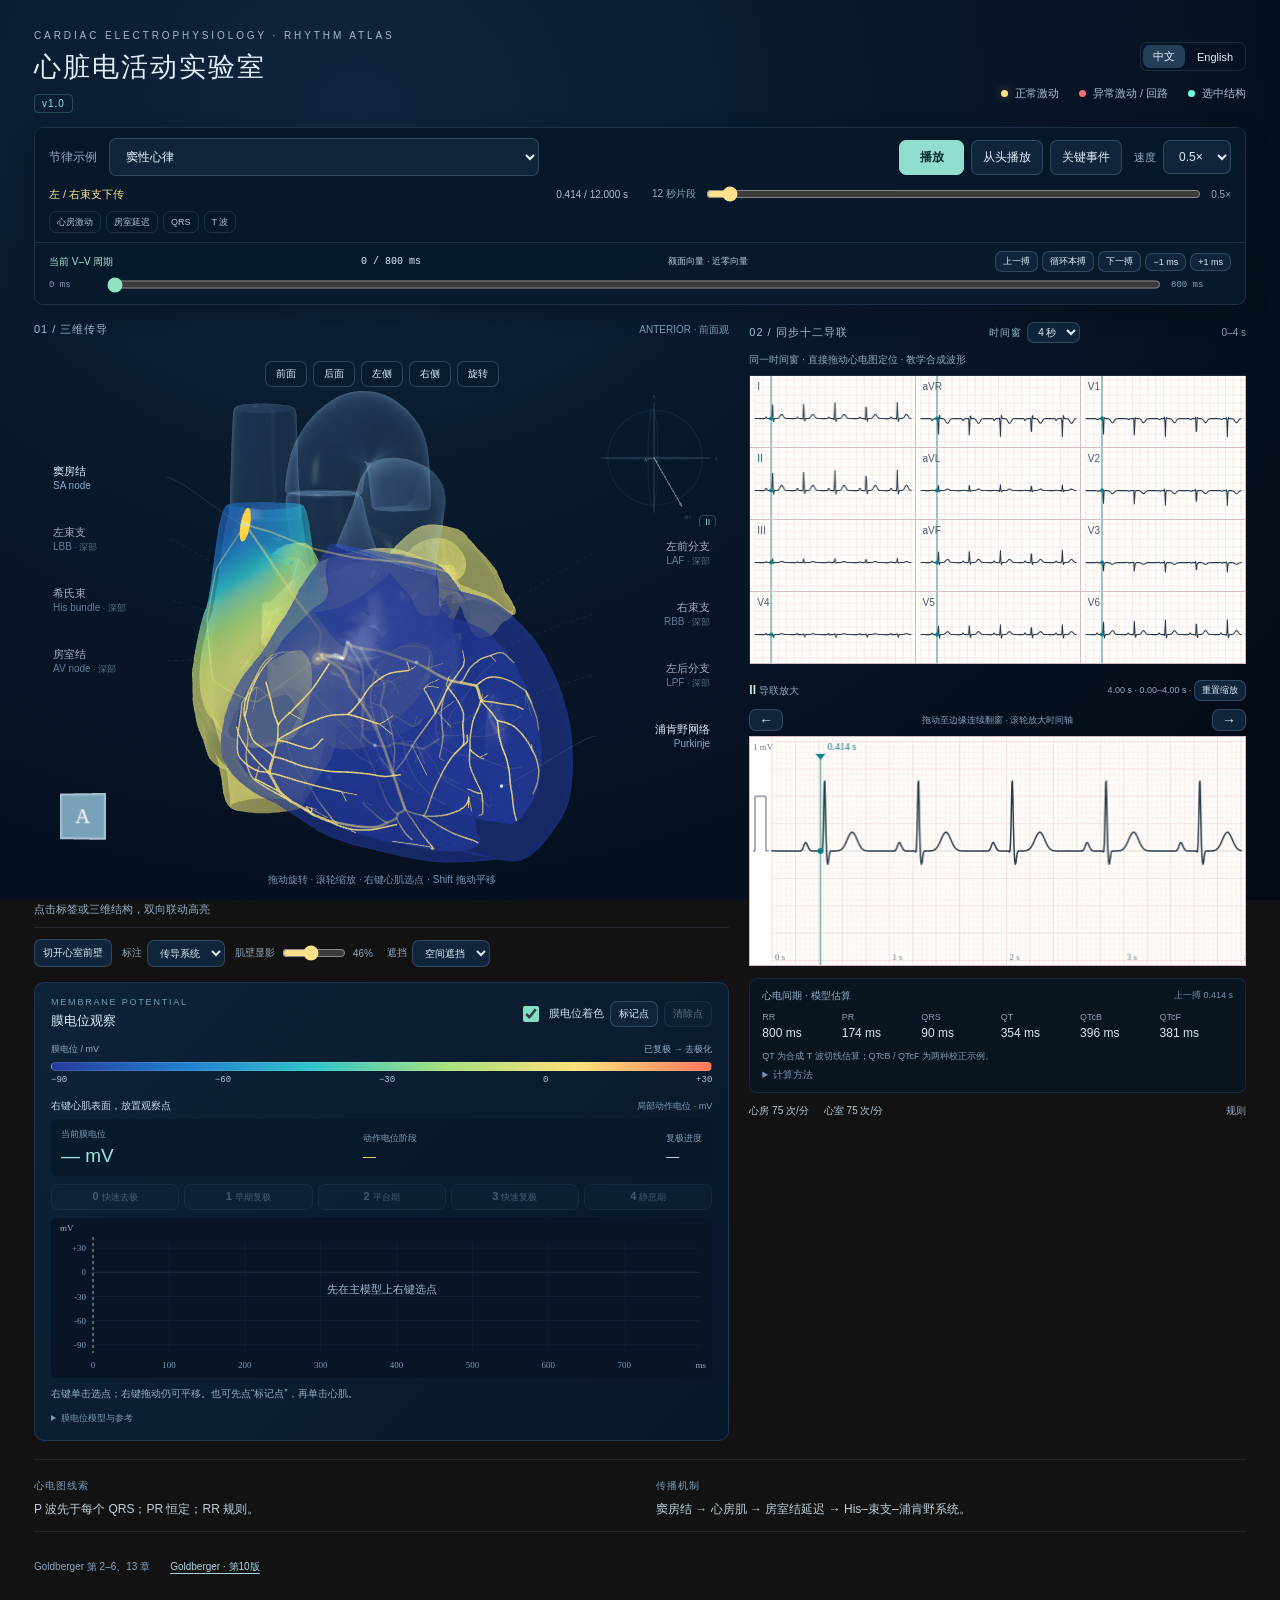
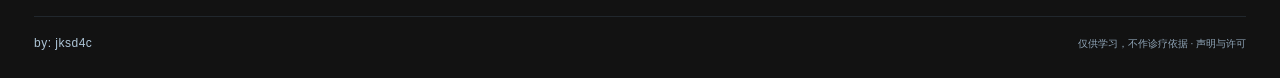
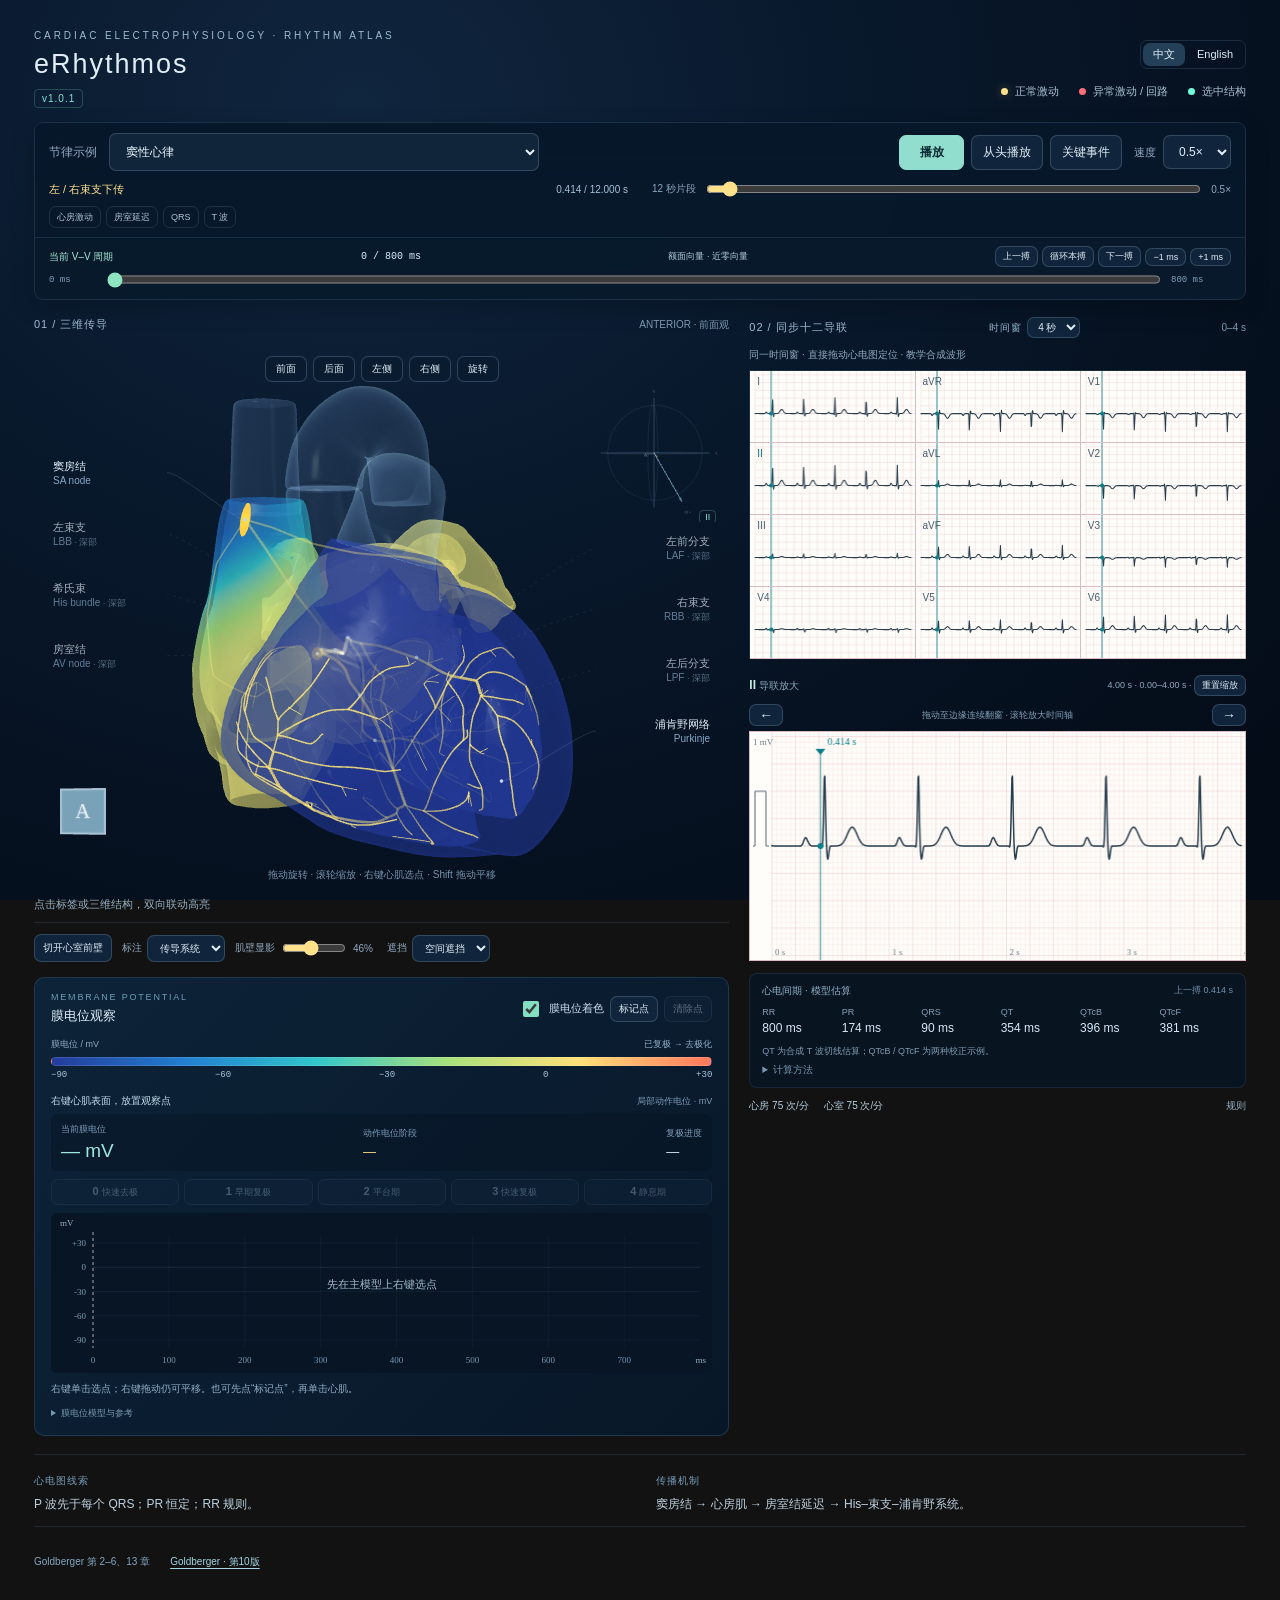
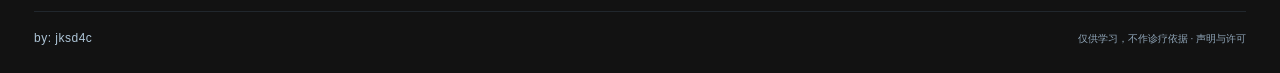
